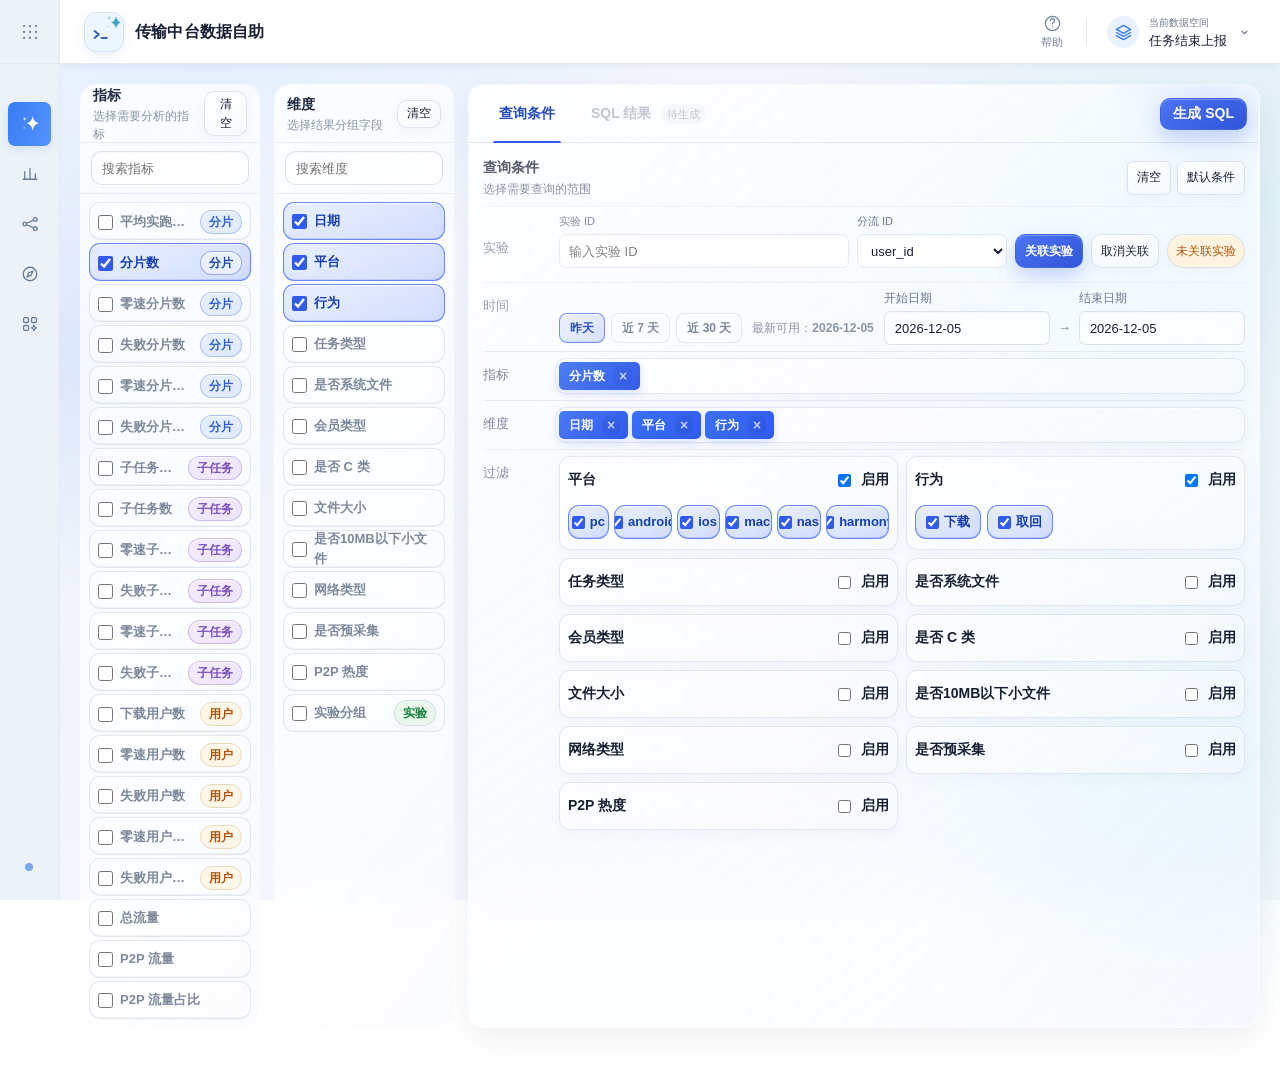
==== app.html @ f4e82faf "更新指标白皮书与帮助文档，统一界面并修复帮助页侧栏悬停" ====
<!doctype html>
<html lang="zh-CN">
<head>
  <meta charset="utf-8">
  <meta name="viewport" content="width=device-width,initial-scale=1">
  <title>传输中台数据自助</title>
  <link rel="shortcut icon" type="image/x-icon" href="/favicon-v2.ico">
  <link rel="icon" type="image/png" sizes="32x32" href="/favicon-v2.png">
  <link rel="icon" type="image/svg+xml" sizes="any" href="/favicon-v2.svg">
  <link rel="apple-touch-icon" sizes="180x180" href="/apple-touch-icon.png">
  <link rel="apple-touch-icon-precomposed" sizes="180x180" href="/apple-touch-icon-precomposed.png">
  <link rel="mask-icon" href="/safari-pinned-tab.svg" color="#315bef">
  <link rel="manifest" href="/dwd-sql-tool-20260803/site.webmanifest?v=20260810">
  <meta name="theme-color" content="#edf5ff">
  <style>
    :root{color-scheme:light;--bg:#f3f6fb;--panel:#fff;--soft:#f7f9fc;--text:#172033;--muted:#68748a;--line:#dbe2ed;--blue:#2563eb;--blue2:#1d4ed8;--teal:#087f7b;--amber:#b45309;--red:#c2413b;--green:#15803d;--violet:#7c3aed;--shadow:0 12px 34px rgba(24,39,75,.09);--r:16px}
    *{box-sizing:border-box}html{scroll-behavior:smooth}body{margin:0;background:var(--bg);color:var(--text);font:14px/1.6 Inter,-apple-system,BlinkMacSystemFont,"Segoe UI","PingFang SC",sans-serif}button,input,select{font:inherit}button{color:inherit}code,pre{font-family:"SFMono-Regular",Consolas,monospace}a{color:var(--blue)}
    .topbar{position:sticky;top:0;z-index:30;background:rgba(255,255,255,.92);border-bottom:1px solid var(--line);backdrop-filter:blur(12px)}.topbar-inner{width:min(1440px,calc(100% - 36px));height:68px;margin:auto;display:flex;align-items:center;gap:24px}.brand{display:flex;align-items:center;gap:10px;font-size:18px;font-weight:800;white-space:nowrap}.brand-mark{display:grid;place-items:center;width:34px;height:34px;border-radius:10px;background:linear-gradient(135deg,var(--blue),var(--teal));color:#fff}.nav{display:flex;gap:6px}.nav button{border:0;border-radius:9px;padding:9px 15px;background:transparent;cursor:pointer}.nav button:hover,.nav button.active{background:#eaf0ff;color:var(--blue);font-weight:700}.top-meta{margin-left:auto;color:var(--muted);font-size:12px}
    main{width:min(1440px,calc(100% - 36px));margin:26px auto 60px}.page{display:none}.page.active{display:block}.hero{display:flex;align-items:end;justify-content:space-between;gap:20px;margin-bottom:18px}.hero h1{margin:0;font-size:30px;line-height:1.25}.hero p{margin:7px 0 0;color:var(--muted)}.card{background:var(--panel);border:1px solid var(--line);border-radius:var(--r);box-shadow:var(--shadow)}.toolbar{display:flex;flex-wrap:wrap;gap:10px;align-items:center;padding:15px;margin-bottom:14px}.toolbar input,.toolbar select,.control{height:40px;border:1px solid var(--line);border-radius:9px;background:var(--panel);padding:0 11px;color:var(--text)}.toolbar input{min-width:280px}.btn{border:1px solid var(--line);border-radius:9px;padding:8px 12px;background:var(--panel);cursor:pointer}.btn:hover{border-color:var(--blue);color:var(--blue)}.btn.primary{border-color:var(--blue);background:var(--blue);color:#fff;font-weight:700}.btn.primary:hover{background:var(--blue2)}.btn.danger{color:var(--red)}.btn.small{padding:5px 9px;font-size:12px}.pill,.tag{display:inline-flex;align-items:center;border-radius:999px;padding:3px 8px;background:#eef2f8;color:var(--muted);font-size:12px;white-space:nowrap}.tag.seq{background:#e9f1ff;color:var(--blue)}.tag.task{background:#e7f7f5;color:var(--teal)}.tag.ok{background:#eaf7ed;color:var(--green)}.tag.warn{background:#fff4df;color:var(--amber)}
    .table-wrap{overflow:auto}.data-table{width:100%;border-collapse:collapse;min-width:1060px}.data-table th,.data-table td{padding:12px 14px;text-align:left;border-bottom:1px solid var(--line);vertical-align:top}.data-table th{position:sticky;top:0;background:var(--soft);color:var(--muted);font-size:12px}.data-table tr:hover td{background:#fafcff}.metric-name strong{display:block}.metric-name code{color:var(--muted);font-size:12px}.row-actions{display:flex;gap:6px;white-space:nowrap}.summary-cards{display:grid;grid-template-columns:repeat(4,1fr);gap:12px;margin-bottom:14px}.summary-card{padding:15px}.summary-card strong{display:block;font-size:24px}.summary-card span{color:var(--muted)}
    .selection-bar{position:sticky;top:80px;z-index:20;display:grid;grid-template-columns:1fr auto;gap:14px;padding:14px 16px;margin-bottom:14px;background:rgba(255,255,255,.96)}.selection-groups{display:flex;flex-wrap:wrap;gap:8px}.selection-group{display:flex;align-items:center;gap:6px}.selection-group b{font-size:12px}.stepper{display:grid;grid-template-columns:repeat(5,1fr);gap:8px;margin-bottom:14px}.step-tab{position:relative;border:1px solid var(--line);border-radius:12px;padding:11px;background:var(--panel);text-align:left;cursor:pointer}.step-tab.active{border-color:var(--blue);box-shadow:inset 0 0 0 1px var(--blue)}.step-tab.done{background:#f0f7ff}.step-tab span{display:block;color:var(--muted);font-size:11px}.step-panel{display:none;padding:20px}.step-panel.active{display:block}.step-head{display:flex;align-items:start;justify-content:space-between;gap:20px;margin-bottom:16px}.step-head h2{margin:0}.step-head p{margin:4px 0 0;color:var(--muted)}.metric-grid{display:grid;grid-template-columns:repeat(3,1fr);gap:10px}.choice-card{position:relative;display:block;padding:14px;border:1px solid var(--line);border-radius:12px;background:var(--soft);cursor:pointer}.choice-card:has(input:checked){border-color:var(--blue);background:#f1f6ff}.choice-card input{position:absolute;right:12px;top:12px;accent-color:var(--blue)}.choice-card strong{display:block;padding-right:25px}.choice-card p{margin:5px 0;color:var(--muted);font-size:12px}.choice-meta{display:flex;flex-wrap:wrap;gap:5px}.notice{padding:11px 13px;border-radius:10px;background:#eef5ff;color:#31558f}.notice.warn{background:#fff6e8;color:#8a5211}.notice.error{background:#fff0ef;color:var(--red)}.time-mode{display:flex;gap:8px;margin-bottom:14px}.time-grid,.dim-grid{display:grid;grid-template-columns:repeat(2,1fr);gap:12px}.field{display:grid;gap:6px;color:var(--muted)}.field input,.field select{width:100%;height:42px;padding:0 11px;border:1px solid var(--line);border-radius:9px;background:var(--panel);color:var(--text)}.data-freshness{display:grid;grid-template-columns:repeat(3,1fr);gap:10px;margin-top:14px}.fresh-item{padding:12px;border-radius:10px;background:var(--soft)}.fresh-item b{display:block}.fresh-item span{color:var(--muted);font-size:12px}
    .dim-card,.filter-card{padding:13px;border:1px solid var(--line);border-radius:11px;background:var(--soft)}.dim-card label,.filter-title{display:flex;align-items:center;gap:8px;font-weight:700}.dim-card small{display:block;margin-left:24px;color:var(--muted)}.filter-grid{display:grid;grid-template-columns:repeat(2,1fr);gap:12px}.filter-title{justify-content:space-between}.filter-title label{display:flex;align-items:center;gap:7px}.chips{display:flex;flex-wrap:wrap;gap:6px;margin-top:10px}.filter-free{margin-top:10px}.filter-text-input{width:100%;height:34px;padding:0 10px;border:1px solid var(--line);border-radius:8px;background:var(--panel);color:var(--text);font:inherit;font-size:13px}.filter-text-input:focus{outline:0;border-color:var(--blue);box-shadow:0 0 0 3px color-mix(in srgb,var(--blue) 14%,transparent)}.chip-check{display:flex;align-items:center;gap:5px;padding:5px 8px;border:1px solid var(--line);border-radius:999px;background:var(--panel);cursor:pointer}.chip-check:has(input:checked){border-color:var(--blue);color:var(--blue);background:#eef4ff}.required-mark{color:var(--red)}.step-actions{display:flex;justify-content:space-between;gap:10px;margin-top:18px}.validation{display:grid;gap:7px;margin-bottom:14px}.validation div{padding:9px 11px;border-radius:9px}.validation .pass{background:#edf8ef;color:var(--green)}.validation .risk{background:#fff5e5;color:var(--amber)}.validation .fail{background:#fff0ef;color:var(--red)}.sql-shell{overflow:hidden;border:1px solid #25334b;border-radius:12px;background:#101827}.sql-toolbar{display:flex;flex-wrap:wrap;gap:7px;align-items:center;padding:10px;background:#182337;color:#dbe8ff}.sql-toolbar strong{margin-right:auto}.sql-code{max-height:560px;overflow:auto;margin:0;padding:18px;color:#d9e5f7;font-size:12px;line-height:1.65;white-space:pre}.kw{color:#7db2ff;font-weight:700}.str{color:#a6df9a}.num{color:#ffd58a}.com{color:#7f91aa}.alias{color:#f5a6d6}.sql-context{display:grid;grid-template-columns:1fr 1fr;gap:12px;margin-top:12px}.context-card{padding:13px}.context-card h3{margin:0 0 8px}.context-card ul{margin:0;padding-left:18px}
    .lineage-layout{display:grid;grid-template-columns:1fr 360px;gap:14px}.lineage-main{padding:18px;min-width:0}.lineage-controls{display:flex;flex-wrap:wrap;gap:8px;margin-bottom:18px}.lineage-controls input{min-width:240px}.legend{display:flex;flex-wrap:wrap;gap:8px;margin-left:auto}.legend span:before{content:"";display:inline-block;width:9px;height:9px;border-radius:50%;margin-right:5px;background:var(--c)}.graph{overflow:auto;padding:28px 8px;display:flex;align-items:center;gap:14px;min-height:240px}.graph-stage{display:flex;align-items:center;gap:12px}.graph-node{width:190px;min-height:96px;padding:13px;border:2px solid var(--node);border-radius:13px;background:var(--panel);text-align:left;cursor:pointer}.graph-node:hover,.graph-node.active{box-shadow:0 0 0 3px color-mix(in srgb,var(--node) 18%,transparent)}.graph-node strong,.graph-node code{display:block;overflow-wrap:anywhere}.graph-node small{color:var(--muted)}.arrow{font-size:23px;color:#95a1b4}.side-detail{padding:18px;align-self:start;position:sticky;top:150px}.side-detail h2{margin-top:0}.meta-list{display:grid;grid-template-columns:110px 1fr;gap:0}.meta-list dt,.meta-list dd{margin:0;padding:8px 0;border-bottom:1px solid var(--line)}.meta-list dt{color:var(--muted)}.side-links{display:flex;flex-wrap:wrap;gap:7px;margin-top:14px}.lineage-tabs{display:flex;gap:6px;margin-bottom:12px}.lineage-tabs button.active{background:var(--blue);color:#fff;border-color:var(--blue)}.field-layout{display:grid;grid-template-columns:1fr 380px;gap:14px}.field-list{padding:0;overflow:hidden}.field-chain{display:grid;gap:8px}.chain-node{padding:10px;border-left:4px solid var(--blue);border-radius:7px;background:var(--soft)}.chain-arrow{text-align:center;color:var(--muted)}.field-link{color:var(--blue);cursor:pointer;text-decoration:underline}.empty{padding:40px;text-align:center;color:var(--muted)}
    dialog{width:min(760px,calc(100% - 28px));padding:0;border:1px solid var(--line);border-radius:18px;background:var(--panel);color:var(--text);box-shadow:0 28px 80px rgba(0,0,0,.28)}dialog::backdrop{background:rgba(12,20,34,.62);backdrop-filter:blur(3px)}.dialog-head{display:flex;justify-content:space-between;gap:15px;padding:18px 20px;border-bottom:1px solid var(--line)}.dialog-head h2{margin:0}.dialog-body{padding:18px 20px;max-height:70vh;overflow:auto}.dialog-actions{display:flex;justify-content:flex-end;gap:8px;padding:13px 20px;border-top:1px solid var(--line)}.detail-grid{display:grid;grid-template-columns:1fr 1fr;gap:12px}.detail-block{padding:12px;border-radius:10px;background:var(--soft)}.detail-block.full{grid-column:1/-1}.detail-block b{display:block;margin-bottom:4px}.detail-block span,.detail-block p{color:var(--muted);margin:0}.change-log{margin:0;padding-left:18px}.ab-grid{display:grid;grid-template-columns:1fr 1fr;gap:12px;align-items:start}.ab-grid .field{grid-template-rows:auto 44px}.ab-grid .field input,.ab-grid .field select{height:44px;min-height:44px;max-height:44px}.ab-preview{grid-column:1/-1;padding:12px;background:var(--soft);border-radius:10px}
    .compact-hero{margin-bottom:12px}.workbench{display:grid;grid-template-columns:260px minmax(420px,1fr) 320px;gap:12px;align-items:start}.field-pane,.settings-pane{position:sticky;top:82px;max-height:calc(100vh - 100px);overflow:auto}.pane-head{display:flex;align-items:center;justify-content:space-between;gap:8px;padding:14px;border-bottom:1px solid var(--line)}.pane-head b,.pane-head span{display:block}.pane-head span,.pane-title span{color:var(--muted);font-size:12px}.pane-section,.settings-section{padding:12px}.pane-section+.pane-section,.settings-section+.settings-section{border-top:1px solid var(--line)}.pane-title{display:flex;align-items:center;justify-content:space-between;margin-bottom:8px}.field-list-compact{display:grid;gap:4px}.field-list-compact .choice-card,.field-list-compact .dim-card{padding:8px 9px;background:transparent;border-color:transparent}.field-list-compact .choice-card:hover,.field-list-compact .dim-card:hover{background:var(--soft);border-color:var(--line)}.field-list-compact .choice-card p,.field-list-compact .choice-meta,.field-list-compact .dim-card small{display:none}.field-list-compact .choice-card strong{font-size:13px}.field-list-compact .dim-card label{font-weight:600}.canvas-pane{display:grid;gap:12px;min-width:0}.canvas-section,.workbook-shelves{padding:16px}.canvas-title{display:flex;align-items:start;justify-content:space-between;gap:12px;margin-bottom:12px}.canvas-title h2{margin:0;font-size:18px}.canvas-title p{margin:2px 0 0;color:var(--muted)}.workbook-shelves .selection-groups{display:grid;gap:8px}.workbook-shelves .selection-group{display:grid;grid-template-columns:64px 1fr;gap:8px;padding:9px 0;border-top:1px solid var(--line)}.workbook-shelves .selection-group b{padding-top:3px;color:var(--muted)}.workbook-shelves .selection-group .pill{justify-content:flex-start;white-space:normal;background:var(--soft);color:var(--text);border:1px dashed var(--line)}.fresh-inline{display:block;margin-top:8px;color:var(--muted);font-size:12px}.settings-pane .filter-grid{grid-template-columns:1fr}.settings-pane .filter-card{padding:9px}.settings-pane .chips{max-height:92px;overflow:auto}.settings-pane .time-grid{grid-template-columns:1fr 1fr;gap:7px}.settings-pane .time-mode{margin-bottom:8px}.settings-pane .field input{height:38px}.lineage-stage{display:grid;grid-auto-flow:column;grid-auto-columns:minmax(160px,1fr);align-items:center;gap:10px;min-width:980px}.lineage-layer{display:grid;gap:8px;align-content:center}.lineage-layer-title{text-align:center;color:var(--muted);font-size:11px;font-weight:700}.lineage-arrow{text-align:center;color:#94a3b8;font-size:24px}.lineage-stage .graph-node{width:100%;min-height:82px}.lineage-stage .graph-node code{font-size:10px}.hidden{display:none!important}.fullscreen{position:fixed!important;inset:0!important;z-index:80!important;border-radius:0!important;overflow:auto;background:var(--bg);padding:20px}
    .derived-list{display:flex;flex-wrap:wrap;gap:7px}.derived-chip{display:grid;gap:1px;padding:6px 9px;border:1px solid var(--line);border-radius:9px;background:var(--panel);color:var(--text);text-align:left;cursor:pointer}.derived-chip:hover{border-color:var(--blue);color:var(--blue)}.derived-chip small{color:var(--muted)}.metric-parent{border:1px solid transparent;border-radius:9px}.metric-parent[open]{border-color:var(--line);background:var(--soft)}.metric-parent summary{display:flex;align-items:center;justify-content:space-between;padding:8px 9px;font-weight:700;cursor:pointer;list-style:none}.metric-parent summary::-webkit-details-marker{display:none}.metric-parent summary small{display:grid;place-items:center;min-width:20px;height:20px;border-radius:999px;background:var(--blue);color:#fff}.metric-parent>div{padding:0 5px 5px}.metric-parent .choice-card:hover{background:var(--panel)}.sql-code{max-height:600px;padding:20px;line-height:1.72;tab-size:4}.fn{color:#73daca}.op{color:#ff9e64}.punct{color:#9ba8bc}
    @media(max-width:1180px){.workbench{grid-template-columns:240px minmax(0,1fr)}.settings-pane{position:static;grid-column:1/-1;max-height:none;display:grid;grid-template-columns:280px 1fr}.settings-section+.settings-section{border-top:0;border-left:1px solid var(--line)}.settings-pane .filter-grid{grid-template-columns:repeat(2,1fr)}.lineage-layout,.field-layout{grid-template-columns:1fr}.side-detail{position:static}}@media(max-width:720px){main,.topbar-inner{width:min(100% - 20px,1440px)}.topbar{position:static}.topbar-inner{height:auto;padding:12px 0;flex-wrap:wrap}.nav{order:3;width:100%;overflow:auto}.top-meta{display:none}.workbench{grid-template-columns:1fr}.field-pane,.settings-pane{position:static;max-height:none}.settings-pane{grid-column:auto;display:block}.settings-section+.settings-section{border-left:0;border-top:1px solid var(--line)}.settings-pane .filter-grid{grid-template-columns:1fr}.metric-grid,.time-grid,.dim-grid,.filter-grid,.data-freshness,.sql-context,.detail-grid,.ab-grid{grid-template-columns:1fr}.detail-block.full,.ab-preview{grid-column:auto}.hero{align-items:start;flex-direction:column}.toolbar input{min-width:0;width:100%}}
    .meta-metric-grid{display:grid;grid-template-columns:repeat(3,minmax(0,1fr));gap:12px}.meta-metric-card{padding:17px}.meta-metric-head{display:flex;align-items:start;justify-content:space-between;gap:10px;margin-bottom:7px}.meta-metric-head h2{margin:0;font-size:18px}.meta-metric-card>p{margin:0 0 14px;color:var(--muted);min-height:44px}.meta-derived{display:grid;gap:7px}.meta-derived .derived-chip{width:100%;grid-template-columns:1fr auto;align-items:center}.workbench{grid-template-columns:250px 250px minmax(0,1fr)}.pane-search{padding:10px 12px;border-bottom:1px solid var(--line)}.pane-search input{width:100%;height:36px;padding:0 10px;border:1px solid var(--line);border-radius:8px;background:var(--soft);color:var(--text)}.dimension-pane .dim-card{background:transparent}.canvas-actions{display:flex;flex-wrap:wrap;justify-content:flex-end;gap:6px}.query-shelf{display:grid;grid-template-columns:66px 1fr;gap:10px;padding:12px 0;border-top:1px solid var(--line)}.query-shelf-label{padding-top:7px;color:var(--muted);font-weight:700}.query-shelf-content{min-width:0}.query-shelf .filter-grid{grid-template-columns:repeat(2,minmax(0,1fr))}.query-shelf .filter-card{padding:9px}.query-shelf .chips{max-height:92px;overflow:auto}.query-shelf .time-grid{max-width:560px}.query-shelf .time-mode{margin-bottom:7px}
    @media(max-width:1200px){.workbench{grid-template-columns:220px 220px minmax(0,1fr)}.meta-metric-grid{grid-template-columns:repeat(2,minmax(0,1fr))}.query-shelf .filter-grid{grid-template-columns:1fr}}@media(max-width:850px){.workbench{grid-template-columns:1fr}.field-pane{position:static;max-height:none}.meta-metric-grid{grid-template-columns:1fr}.query-shelf{grid-template-columns:1fr}.canvas-actions{justify-content:flex-start}}
    .workbench>.card,.workbench .canvas-pane>.card{box-shadow:none;border-radius:12px}.workbook-shelves{background:linear-gradient(180deg,var(--panel),color-mix(in srgb,var(--blue) 2%,var(--panel)))}.parent-chevron{color:var(--muted);font-size:16px;transition:transform .2s}.metric-parent[open] .parent-chevron{transform:rotate(180deg)}.workbook-shelves .selection-group{align-items:start}.shelf-items{display:flex;flex-wrap:wrap;gap:7px;min-height:40px;padding:5px;border:1px solid #d8e3f3;border-radius:9px;background:#f4f7fb}.shelf-card{display:inline-flex;align-items:center;gap:7px;min-height:34px;padding:0 10px;border:0;border-radius:6px;background:#3282f6;color:#fff;font-weight:650;box-shadow:0 2px 5px rgba(37,99,235,.18)}button.shelf-card{cursor:pointer}.shelf-card>span:first-child{display:grid;place-items:center;width:22px;height:22px;margin-left:-5px;border-radius:5px;background:rgba(0,0,0,.09)}.shelf-card i{margin-left:2px;font-style:normal;opacity:.7}.shelf-card:hover i{opacity:1}.shelf-card.dimension{background:#087fbd}.shelf-card.filter{background:#eef4fc;color:#34506f;border:1px solid #d3dfef;box-shadow:none;font-weight:600}.shelf-empty{display:flex;align-items:center;padding:0 10px;color:#98a5b7}.lineage-dim-rail{display:flex;align-items:center;gap:10px;margin-top:18px;padding:14px;border:1px dashed var(--violet);border-radius:12px;background:color-mix(in srgb,var(--violet) 6%,var(--panel));min-width:900px}.lineage-dim-rail>div:first-child{width:160px}.lineage-dim-rail>div:first-child b,.lineage-dim-rail>div:first-child span{display:block}.lineage-dim-rail>div:first-child span{color:var(--muted);font-size:11px}.lineage-dim-rail .graph-node{width:220px;min-height:75px}.dim-relation{color:var(--violet);font-weight:700}.logic-grid{display:grid;grid-template-columns:repeat(2,minmax(0,1fr));gap:12px}.logic-card{padding:16px}.logic-card-head{display:flex;justify-content:space-between;gap:10px;margin-bottom:12px}.logic-card-head h2{margin:0;font-size:17px}.logic-flow{display:grid;grid-template-columns:minmax(0,1fr) auto minmax(0,1.5fr) auto minmax(0,1fr);align-items:stretch;gap:8px}.logic-flow>div{padding:10px;border-radius:9px;background:var(--soft)}.logic-flow>span{align-self:center;color:var(--blue);font-size:18px}.logic-flow small,.logic-flow b{display:block}.logic-flow small{color:var(--muted);margin-bottom:3px}.logic-expression{border:1px solid var(--line)}
    html,body{max-width:100%;overflow-x:clip}main,.workbench,.workbench>*,.canvas-pane,.canvas-pane>*,#sqlResult,.sql-shell,.sql-context,.context-card{min-width:0;max-width:100%}.sql-context{grid-template-columns:repeat(2,minmax(0,1fr))}.context-card code,.context-card li{overflow-wrap:anywhere;word-break:break-word}.sql-code{width:100%;max-width:100%;overflow-x:auto}.date-filter{display:grid;gap:10px}.date-presets{display:flex;flex-wrap:wrap;gap:6px}.date-preset{height:32px;padding:0 12px;border:1px solid var(--line);border-radius:8px;background:var(--panel);color:var(--muted);cursor:pointer}.date-preset:hover,.date-preset.active{border-color:var(--blue);background:var(--blue);color:#fff}.date-range{display:flex;align-items:end;gap:8px;max-width:540px}.date-range label{display:grid;gap:5px;flex:1;color:var(--muted);font-size:12px}.date-range input{width:100%;height:42px;padding:0 12px;border:1px solid var(--line);border-radius:9px;background:var(--panel);color:var(--text);font-size:14px;letter-spacing:.03em;outline:none}.date-range input:focus{border-color:var(--blue);box-shadow:0 0 0 3px color-mix(in srgb,var(--blue) 14%,transparent)}.date-range-arrow{height:42px;display:grid;place-items:center;color:var(--muted)}.lineage-query-rail{display:flex;align-items:center;gap:10px;margin-top:10px;padding:14px;border:1px dashed #0e7490;border-radius:12px;background:color-mix(in srgb,#0e7490 6%,var(--panel));min-width:900px}.lineage-query-rail>div:first-child{width:160px}.lineage-query-rail>div:first-child b,.lineage-query-rail>div:first-child span{display:block}.lineage-query-rail>div:first-child span{color:var(--muted);font-size:11px}.lineage-query-rail .graph-node{width:220px;min-height:75px}.query-relation{color:#0e7490;font-weight:700}
    #page-builder .compact-hero{margin-bottom:8px}#page-builder .compact-hero h1{font-size:24px}#page-builder .compact-hero p{margin-top:2px}.workbook-shelves,.canvas-section{padding:12px}.canvas-title{margin-bottom:7px}.query-shelf{padding:8px 0}.compact-time-shelf .date-filter{grid-template-columns:auto minmax(340px,1fr);align-items:end;gap:10px}.compact-time-shelf .date-presets{padding-bottom:5px}.compact-time-shelf .date-range input{height:38px}.compact-time-shelf .date-range-arrow{height:38px}.compact-time-shelf .fresh-inline{margin-top:4px}.workbook-shelves #filterGrid{max-height:172px;overflow:auto;padding-right:4px}.canvas-section{scroll-margin-top:82px}.pane-section{padding:8px 10px}.pane-head{padding:10px 12px}.pane-search{padding:7px 10px}.field-list-compact{gap:2px}@media(max-width:850px){.compact-time-shelf .date-filter{grid-template-columns:1fr}}
    .table-logic-grid{display:grid;gap:12px;margin-bottom:16px}.table-logic-card{overflow:hidden}.table-logic-head{display:flex;align-items:start;justify-content:space-between;gap:12px;padding:14px 16px;border-bottom:1px solid var(--line)}.table-logic-head h2{margin:0;font-size:16px}.table-logic-head code{display:block;margin-top:3px;color:var(--muted);overflow-wrap:anywhere}.table-logic-body{display:grid;grid-template-columns:190px minmax(0,1fr);gap:14px;padding:14px 16px}.table-logic-meta{display:grid;align-content:start;gap:10px}.table-logic-meta div{padding:9px;border-radius:8px;background:var(--soft)}.table-logic-meta small,.table-logic-meta b{display:block}.table-logic-meta small{color:var(--muted)}.table-logic-sql{margin:0;max-height:360px;border-radius:10px;background:#101827}.logic-section-title{margin:18px 0 8px;font-size:16px}@media(max-width:760px){.table-logic-body{grid-template-columns:1fr}}
    #page-builder .workbench{grid-template-columns:190px 190px minmax(0,1fr)}#page-builder .workbook-shelves .selection-groups{grid-template-columns:1fr;gap:0}#page-builder .workbook-shelves .selection-group,#page-builder .query-shelf{min-height:48px;padding:6px 0;grid-template-columns:66px minmax(0,1fr);gap:10px}#page-builder .workbook-shelves .selection-group{border-top:1px solid var(--line)}#page-builder .workbook-shelves .selection-group b,#page-builder .query-shelf-label{padding-top:7px;color:var(--muted);font-size:13px}#page-builder .shelf-items{min-height:36px;padding:3px;gap:4px}#page-builder .shelf-card{min-height:30px;padding:0 9px;font-size:12px}#page-builder .shelf-card>span:first-child{width:18px;height:18px}#page-builder .date-preset,#page-builder .date-range input,#page-builder .canvas-actions .btn{height:36px}#page-builder .date-range-arrow{height:36px}#page-builder .chip-check{min-height:30px;padding:4px 8px}#page-builder .filter-title{min-height:30px}#page-builder .query-shelf .filter-card{padding:8px}#page-builder .canvas-actions .tag{min-height:36px;padding:0 10px}@media(max-width:1200px){#page-builder .workbench{grid-template-columns:175px 175px minmax(0,1fr)}}@media(max-width:850px){#page-builder .workbench{grid-template-columns:1fr}}
    #page-builder .metric-pane,#page-builder .dimension-pane{position:-webkit-sticky;position:sticky;top:82px;align-self:start;height:calc(100vh - 100px);max-height:calc(100vh - 100px);overflow:auto}#page-builder .workbook-shelves{position:static;max-height:none;overflow:visible;z-index:auto}#page-builder .canvas-section{position:relative;z-index:1}#page-builder .workbook-shelves .canvas-title h2{font-size:14px;line-height:1.4}#page-builder .workbook-shelves .canvas-title p{font-size:12px;line-height:1.5;margin-top:2px}#page-builder .workbook-shelves .canvas-title{align-items:center}@media(max-width:850px){#page-builder .metric-pane,#page-builder .dimension-pane{position:static;height:auto;max-height:none;overflow:visible}}
    .grain-hub{grid-column:1/-1}.grain-hub .meta-metric-head p{margin:2px 0 0;color:var(--muted);font-size:12px}.grain-meta-groups{display:grid;grid-template-columns:repeat(3,minmax(0,1fr));gap:10px}.grain-meta-group{padding:12px;border:1px solid var(--line);border-radius:11px;background:var(--soft)}.grain-meta-group>div:first-child{display:grid;margin-bottom:8px}.grain-meta-group>div:first-child small{color:var(--muted)}.grain-builder-group{padding:5px 0}.grain-builder-group+.grain-builder-group{border-top:1px solid var(--line)}.grain-builder-group>small{display:block;padding:3px 8px;color:var(--muted);font-weight:700}.grain-parent>div{padding:0 5px 5px}@media(max-width:1000px){.grain-meta-groups{grid-template-columns:repeat(2,minmax(0,1fr))}}@media(max-width:650px){.grain-meta-groups{grid-template-columns:1fr}}
    @media(max-width:900px){.logic-grid{grid-template-columns:1fr}.logic-flow{grid-template-columns:1fr}.logic-flow>span{text-align:center;transform:rotate(90deg)}.sql-context{grid-template-columns:1fr}.date-range{align-items:stretch;flex-direction:column}.date-range-arrow{display:none}}
    /* Enterprise data-platform design system: 8px spacing, restrained typography, dense controls */
    :root{--bg:#f5f7fa;--panel:#fff;--soft:#f7f9fc;--text:#1f2738;--muted:#667085;--line:#d9e0ea;--blue:#2468e5;--blue2:#1554c0;--teal:#087f7b;--r:10px;--shadow:0 1px 2px rgba(16,24,40,.04)}
    body{font-size:14px;line-height:1.571;font-variant-numeric:tabular-nums}h1,h2,h3,p{letter-spacing:0}.topbar-inner{width:min(1480px,calc(100% - 32px));height:64px;gap:20px}.brand{font-size:17px;font-weight:600}.brand-mark{width:32px;height:32px;border-radius:8px}.nav{gap:4px}.nav button{height:36px;padding:0 14px;border-radius:6px;font-size:14px}.top-meta{font-size:12px}main{width:min(1480px,calc(100% - 32px));margin:16px auto 40px}.hero{margin-bottom:16px}.hero h1{font-size:24px;font-weight:600}.hero p{margin-top:4px;font-size:14px}.card{border-radius:10px;box-shadow:var(--shadow)}
    .btn{min-height:32px;padding:4px 12px;border-radius:6px;font-size:14px}.btn.small{min-height:28px;padding:3px 9px;font-size:12px}.pill,.tag{min-height:24px;padding:2px 8px;font-size:12px}.toolbar{gap:8px;padding:12px;margin-bottom:12px}.toolbar input,.toolbar select,.control{height:36px;border-radius:6px;font-size:14px}.toolbar input{min-width:260px}.pane-head{min-height:52px;padding:8px 12px}.pane-head b,.canvas-title h2{font-size:14px;font-weight:600}.pane-head span,.canvas-title p,.pane-title span{font-size:12px;line-height:1.5}.pane-search{padding:8px 10px}.pane-search input{height:34px;border-radius:6px;font-size:13px}.pane-section{padding:8px}.field-list-compact .choice-card,.field-list-compact .dim-card{padding:7px 8px;border-radius:6px}.metric-parent{border-radius:7px}.metric-parent summary{min-height:36px;padding:6px 8px;font-size:13px}.grain-builder-group>small{padding:4px 8px;font-size:12px}
    #page-builder .workbench{grid-template-columns:200px 200px minmax(0,1fr);gap:12px}#page-builder .metric-pane,#page-builder .dimension-pane{top:76px;height:calc(100vh - 92px);max-height:calc(100vh - 92px)}.canvas-pane{gap:12px}.workbook-shelves,.canvas-section{padding:14px}.canvas-title{min-height:36px;margin-bottom:8px}.canvas-actions{gap:6px}.query-shelf,#page-builder .workbook-shelves .selection-group{grid-template-columns:64px minmax(0,1fr);min-height:48px;padding:6px 0;gap:8px}.query-shelf-label,#page-builder .workbook-shelves .selection-group b{padding-top:7px;font-size:13px;font-weight:500}.date-filter{gap:8px}.date-preset,#page-builder .date-preset,#page-builder .date-range input,#page-builder .canvas-actions .btn{height:34px;border-radius:6px}.date-range{gap:8px;max-width:600px}.shelf-items{min-height:34px;border-radius:6px}.shelf-card,#page-builder .shelf-card{min-height:28px;border-radius:5px;font-size:12px}.filter-grid{gap:8px}.filter-card,.dim-card{border-radius:7px}.query-shelf .filter-card{padding:8px}.chip-check{min-height:28px;padding:3px 8px;font-size:13px}.notice,.validation div{padding:8px 10px;border-radius:6px;font-size:13px}
    .meta-metric-grid{gap:12px}.meta-metric-card{padding:16px}.meta-metric-head h2{font-size:18px;font-weight:600}.grain-meta-groups{gap:8px}.grain-meta-group{padding:12px;border-radius:8px}.derived-chip{padding:7px 9px;border-radius:6px}.data-table th,.data-table td{padding:10px 12px}.data-table th{font-size:12px;font-weight:600}.lineage-tabs{margin-bottom:10px}.lineage-main,.side-detail{padding:16px}.lineage-controls{margin-bottom:12px}.graph{padding:20px 8px}.graph-node{border-width:1px;border-radius:8px}.side-detail h2{font-size:18px}.meta-list{grid-template-columns:104px 1fr}.meta-list dt,.meta-list dd{padding:7px 0}.logic-grid,.table-logic-grid{gap:12px}.logic-card{padding:14px}.logic-card-head h2,.table-logic-head h2{font-size:16px}.table-logic-head,.table-logic-body{padding:12px 14px}.sql-shell{border-radius:8px}.sql-toolbar{padding:8px 10px}.sql-code{padding:16px;font-size:13px;line-height:1.7}.context-card{padding:12px}dialog{border-radius:12px}.dialog-head{padding:14px 16px}.dialog-head h2{font-size:18px}.dialog-body{padding:16px}.dialog-actions{padding:10px 16px}.detail-block{padding:10px;border-radius:7px}
    @media(max-width:1280px){#page-builder .workbench{grid-template-columns:180px 180px minmax(0,1fr)}.grain-meta-groups{grid-template-columns:repeat(2,minmax(0,1fr))}}@media(max-width:900px){main,.topbar-inner{width:min(100% - 20px,1480px)}#page-builder .workbench{grid-template-columns:1fr}#page-builder .metric-pane,#page-builder .dimension-pane{position:static;height:auto;max-height:none;overflow:visible}.grain-meta-groups{grid-template-columns:1fr}}
    @media(prefers-color-scheme:dark){:root{color-scheme:dark;--bg:#0e1420;--panel:#151d2b;--soft:#1b2637;--text:#edf3ff;--muted:#a5b1c3;--line:#2e3b50;--blue:#79a7ff;--blue2:#5d8fe9;--teal:#64d6cf;--shadow:0 1px 2px rgba(0,0,0,.25)}.topbar,.selection-bar{background:rgba(21,29,43,.94)}.nav button:hover,.nav button.active{background:#1b3156}.data-table tr:hover td{background:#192538}.choice-card:has(input:checked),.chip-check:has(input:checked){background:#172b4f}.notice{background:#172b4f;color:#b8d2ff}.notice.warn{background:#3a2c18;color:#f5ca84}.validation .pass{background:#183722}.validation .risk{background:#3a2c18}.validation .fail{background:#472321}.shelf-items{background:var(--soft);border-color:var(--line)}.shelf-card.filter{background:#243248;color:#d8e5f6;border-color:#35465f}}

    /* Premium analytics workspace — visual layer only */
    :root{--bg:#f4f7fb;--panel:#fff;--soft:#f7f9fd;--text:#172033;--muted:#6b778c;--line:#e3e8f1;--blue:#315bef;--blue2:#2448ca;--teal:#087f8c;--shadow-sm:0 1px 2px rgba(15,23,42,.04);--shadow-md:0 10px 30px rgba(24,39,75,.07);--focus:0 0 0 3px rgba(49,91,239,.12)}
    body{background:radial-gradient(circle at 76% -12%,rgba(49,91,239,.08),transparent 28rem),linear-gradient(180deg,#f8faff 0,#f3f6fb 32rem);font-family:Inter,"SF Pro Text",-apple-system,BlinkMacSystemFont,"Segoe UI","PingFang SC",sans-serif;-webkit-font-smoothing:antialiased}
    .topbar{border-bottom-color:rgba(216,224,237,.82);background:rgba(255,255,255,.82);box-shadow:0 1px 0 rgba(255,255,255,.8);backdrop-filter:blur(20px) saturate(150%)}
    .topbar-inner{height:68px}.brand{gap:12px;font-weight:700;letter-spacing:-.02em}.brand-mark{position:relative;overflow:hidden;width:36px;height:36px;border-radius:11px;background:linear-gradient(145deg,#315bef 0%,#087f8c 100%);box-shadow:0 7px 18px rgba(49,91,239,.24);font-size:13px;letter-spacing:.04em}.brand-mark:after{content:"";position:absolute;inset:1px;border:1px solid rgba(255,255,255,.25);border-radius:10px}
    .nav{align-self:stretch;align-items:center}.nav button{position:relative;height:40px;padding:0 16px;color:#596579;font-weight:550;transition:color .18s,background .18s}.nav button:hover{background:#f2f5fb;color:var(--text)}.nav button.active{background:#eef2ff;color:var(--blue);font-weight:650}.nav button.active:after{content:"";position:absolute;right:16px;bottom:-14px;left:16px;height:2px;border-radius:2px;background:var(--blue);box-shadow:0 -2px 8px rgba(49,91,239,.25)}.top-meta{padding:5px 9px;border:1px solid var(--line);border-radius:6px;background:rgba(255,255,255,.7);color:#7b8799}
    main{margin-top:20px}.card{border-color:rgba(219,226,237,.92);box-shadow:var(--shadow-sm);transition:border-color .18s,box-shadow .18s}.hero h1{color:#152039;font-size:26px;font-weight:720;letter-spacing:-.025em}.hero p{color:#7a8699}
    .btn{border-color:#dce3ee;background:linear-gradient(#fff,#fbfcfe);font-weight:550;box-shadow:0 1px 1px rgba(15,23,42,.03);transition:transform .15s,border-color .15s,box-shadow .15s,color .15s}.btn:hover{border-color:#9eb3f8;box-shadow:0 3px 10px rgba(49,91,239,.1);transform:translateY(-1px)}.btn:active{transform:translateY(0)}.btn.primary{border-color:transparent;background:linear-gradient(135deg,#3d68f3,#284fdd);box-shadow:0 6px 16px rgba(49,91,239,.22)}.btn.primary:hover{background:linear-gradient(135deg,#315bef,#2448ca);color:#fff;box-shadow:0 8px 20px rgba(49,91,239,.28)}
    input,select,.control{outline:none;transition:border-color .16s,box-shadow .16s,background .16s}input:hover,select:hover,.control:hover{border-color:#bac6d8}input:focus,select:focus,.control:focus{border-color:var(--blue)!important;box-shadow:var(--focus)!important;background:#fff!important}.pane-search input{background:#f7f9fc}
    #page-builder .workbench{gap:14px}.field-pane{border-color:#dfe6f0;background:rgba(255,255,255,.9);box-shadow:0 8px 28px rgba(24,39,75,.055)}.pane-head{background:linear-gradient(180deg,#fff,#fbfcff);border-radius:10px 10px 0 0}.pane-head b{color:#202b41;font-weight:680}.pane-head span{margin-top:1px;color:#8a95a7}.pane-search{background:#fff}.pane-section{scrollbar-width:thin;scrollbar-color:#ccd5e3 transparent}
    .metric-parent summary{color:#344056}.metric-parent[open]{border-color:#dce4f0;background:#f8faff}.metric-parent[open]>summary{color:var(--blue)}.grain-builder-group>small{color:#8792a5;letter-spacing:.02em}.field-list-compact .choice-card:hover,.field-list-compact .dim-card:hover{border-color:#dce4f0;background:#f2f5fb;transform:none}.choice-card:has(input:checked),.dim-card:has(input:checked){border-color:#aebffc!important;background:#eef2ff!important;color:#274bc9}.choice-card input,.dim-card input,.chip-check input{accent-color:var(--blue)}
    .canvas-pane>.card{border-color:#dce4ef;box-shadow:var(--shadow-md)!important}.workbook-shelves{position:relative;overflow:hidden;background:linear-gradient(145deg,#fff 0%,#fbfcff 62%,#f5f7ff 100%)}.workbook-shelves:before{content:"";position:absolute;top:-90px;right:-70px;width:240px;height:180px;border-radius:50%;background:radial-gradient(circle,rgba(49,91,239,.08),transparent 68%);pointer-events:none}.canvas-title{position:relative}.canvas-title h2{color:#202a3e!important;font-weight:680!important}.shelf-items{border-color:#dfe6f1;background:rgba(245,248,252,.86);box-shadow:inset 0 1px 2px rgba(15,23,42,.025)}.shelf-empty{color:#a0aabc}.shelf-card,#page-builder .shelf-card{background:linear-gradient(135deg,#3b70f5,#315bef);box-shadow:0 3px 8px rgba(49,91,239,.18)}.shelf-card.dimension{background:linear-gradient(135deg,#1190a0,#087f8c);box-shadow:0 3px 8px rgba(8,127,140,.18)}
    .query-shelf{border-top-color:#edf0f5}.query-shelf-label{color:#7e899b!important}.filter-card{border-color:#e2e8f1;background:#fafbfe}.filter-card:hover{border-color:#cfd9e8}.chip-check{border-color:#dfe5ef;background:#fff;transition:border-color .15s,background .15s,transform .15s}.chip-check:hover{border-color:#aabcf8;transform:translateY(-1px)}.chip-check:has(input:checked){border-color:#9db2fb;background:#eef3ff;color:#284fd1}.date-preset{border-color:#dfe5ef;background:#fff}.date-preset:hover,.date-preset.active{border-color:var(--blue);background:#eef2ff;color:var(--blue);box-shadow:none}.date-range input{border-color:#dfe5ef;background:#fff}.fresh-inline{color:#8994a6}
    .canvas-section{background:rgba(255,255,255,.96)}.notice{border:1px solid #dce6ff;background:#f2f6ff;color:#405b96}.notice.warn{border-color:#f4dfb9;background:#fff9ee}.validation div{border:1px solid transparent}.validation .pass{border-color:#cfead7}.validation .risk{border-color:#f2dfb8}.validation .fail{border-color:#f0cecb}
    .sql-shell{border:1px solid #25344e;background:#0c1320;box-shadow:0 14px 34px rgba(8,15,28,.2)}.sql-toolbar{border-bottom:1px solid rgba(255,255,255,.07);background:linear-gradient(180deg,#17243a,#131f32)}.sql-toolbar strong{letter-spacing:.01em}.sql-code{background:radial-gradient(circle at 85% 0,rgba(76,111,208,.08),transparent 26rem);font-family:"SFMono-Regular","JetBrains Mono",Consolas,monospace}.kw{color:#8cb4ff}.str{color:#8ee7ba}.num{color:#ffc978}.com{color:#6f829e}.alias{color:#e8a6dc}.fn{color:#70d8d4}.op{color:#ff9f7b}
    .toolbar{border-color:#dfe6ef;background:rgba(255,255,255,.86);box-shadow:var(--shadow-sm)}.meta-metric-card{background:linear-gradient(150deg,#fff,#fbfcff);box-shadow:0 6px 22px rgba(24,39,75,.045)}.grain-meta-group{border-color:#e2e8f1;background:#f8faff}.derived-chip{border-color:#e0e6ef;background:#fff;transition:transform .15s,border-color .15s,box-shadow .15s}.derived-chip:hover{border-color:#aabcf8;box-shadow:0 5px 14px rgba(49,91,239,.09);transform:translateY(-1px)}
    .lineage-tabs{padding:4px;border:1px solid var(--line);border-radius:9px;background:#edf1f7;width:max-content}.lineage-tabs .btn{border:0;background:transparent;box-shadow:none}.lineage-tabs button.active{background:#fff;color:var(--blue);box-shadow:0 2px 7px rgba(24,39,75,.1)}.lineage-main{background:linear-gradient(145deg,#fff,#fbfcff)}.graph{background-image:radial-gradient(#dfe5ef .8px,transparent .8px);background-size:18px 18px;border-radius:8px}.graph-node{border-color:color-mix(in srgb,var(--node) 55%,#dce3ed);box-shadow:0 5px 14px rgba(24,39,75,.06);transition:transform .16s,box-shadow .16s,border-color .16s}.graph-node:hover,.graph-node.active{transform:translateY(-2px);box-shadow:0 0 0 3px color-mix(in srgb,var(--node) 12%,transparent),0 10px 22px rgba(24,39,75,.1)}.lineage-layer-title{letter-spacing:.08em;text-transform:uppercase}.side-detail{box-shadow:0 8px 26px rgba(24,39,75,.06)}
    .data-table th{background:#f4f6fa;color:#657187;letter-spacing:.02em}.data-table tbody tr{transition:background .15s}.data-table tr:hover td{background:#f6f8fd}.tag,.pill{border:1px solid rgba(215,223,235,.8);background:#f2f5f9}.tag.seq{border-color:#dbe5ff}.tag.task{border-color:#ccece8}
    dialog{border-color:rgba(222,228,238,.9);box-shadow:0 30px 90px rgba(15,23,42,.24)}dialog::backdrop{background:rgba(16,24,40,.48);backdrop-filter:blur(6px)}.dialog-head{background:linear-gradient(180deg,#fff,#fbfcff)}.detail-block{border:1px solid #e7ebf2;background:#f8f9fc}
    @media(prefers-color-scheme:dark){body{background:radial-gradient(circle at 76% -12%,rgba(121,167,255,.09),transparent 28rem),#0e1420}.topbar{background:rgba(21,29,43,.84)}.top-meta,.field-pane,.canvas-section{background:rgba(21,29,43,.92)}.pane-head,.pane-search{background:var(--panel)}.workbook-shelves,.meta-metric-card,.lineage-main{background:linear-gradient(145deg,var(--panel),#121b29)}.filter-card,.grain-meta-group,.detail-block{background:var(--soft);border-color:var(--line)}.shelf-items,.date-preset,.date-range input,.chip-check{background:var(--soft)}.lineage-tabs{background:#101827}.lineage-tabs button.active{background:#243248}.graph{background-image:radial-gradient(#2e3b50 .8px,transparent .8px)}.hero h1,.canvas-title h2,.pane-head b{color:var(--text)!important}}

    /* Glass surfaces and long identifier safety */
    .field-pane,.canvas-pane>.card,.toolbar,.side-detail,.meta-metric-card,.logic-card,.table-logic-card,.context-card{background:linear-gradient(145deg,rgba(255,255,255,.88),rgba(250,252,255,.76));-webkit-backdrop-filter:blur(18px) saturate(145%);backdrop-filter:blur(18px) saturate(145%);border-color:rgba(210,220,234,.76);box-shadow:0 12px 36px rgba(31,46,79,.065),inset 0 1px 0 rgba(255,255,255,.78)}
    .workbook-shelves{background:linear-gradient(145deg,rgba(255,255,255,.92),rgba(245,248,255,.74))}.canvas-section{background:rgba(255,255,255,.82)}
    dialog{background:rgba(255,255,255,.9);-webkit-backdrop-filter:blur(24px) saturate(150%);backdrop-filter:blur(24px) saturate(150%)}
    .pane-head,.dialog-head{background:linear-gradient(180deg,rgba(255,255,255,.72),rgba(249,251,255,.48))}
    .filter-card,.grain-meta-group,.detail-block,.table-logic-meta div{background:rgba(247,249,253,.72)}
    .field-pane:hover,.canvas-pane>.card:hover,.meta-metric-card:hover{border-color:rgba(183,197,219,.88);box-shadow:0 16px 42px rgba(31,46,79,.085),inset 0 1px 0 rgba(255,255,255,.84)}
    .card,.card>*,.lineage-layout>*,.field-layout>*,.logic-flow>*,.table-logic-body>*,.meta-list>*,.sql-context>*,.grain-meta-group,.derived-chip,.metric-name,.filter-title,.shelf-items{min-width:0}
    .graph-node code,.table-logic-head code,.context-card code,.metric-name code,.derived-chip small,.detail-block span,.meta-list dd,.table-logic-meta b,.field-chain code{overflow-wrap:anywhere;word-break:break-word;white-space:normal}
    .graph-node strong,.graph-node code,.graph-node small{max-width:100%}.graph-node code{margin-top:3px;line-height:1.42}.side-detail>code{display:block;max-width:100%;margin-top:-5px;overflow-wrap:anywhere;word-break:break-all;white-space:normal}.meta-list dd{min-width:0}.meta-list dd code{display:inline;word-break:break-all}
    .data-table{table-layout:auto}.data-table th,.data-table td{max-width:340px;overflow-wrap:anywhere;word-break:break-word}.data-table td code{white-space:normal;word-break:break-all}.data-table th:first-child,.data-table td:first-child{min-width:180px}
    .table-logic-head>div,.logic-card-head>div{min-width:0}.table-logic-head code{max-width:100%;word-break:break-all}.logic-expression,.logic-flow>div{overflow:hidden}.logic-expression code,.logic-flow code{white-space:normal;word-break:break-all}
    .context-card{overflow:hidden}.context-card ul{min-width:0}.context-card li{max-width:100%;padding-right:4px}.context-card li code{word-break:break-all}
    .derived-chip{overflow:hidden}.derived-chip span,.derived-chip small{min-width:0;max-width:100%}.meta-derived .derived-chip{grid-template-columns:minmax(0,1fr) auto}.field-link{overflow-wrap:anywhere;word-break:break-word}
    .lineage-dim-rail,.lineage-query-rail{max-width:100%;overflow-x:auto}.lineage-stage{padding-bottom:4px}.graph{scrollbar-width:thin;scrollbar-color:#c5cfdd transparent}
    @supports not ((backdrop-filter:blur(1px)) or (-webkit-backdrop-filter:blur(1px))){.field-pane,.canvas-pane>.card,.toolbar,.side-detail,.meta-metric-card,.logic-card,.table-logic-card,.context-card,dialog{background:#fff}}
    @media(prefers-color-scheme:dark){.field-pane,.canvas-pane>.card,.toolbar,.side-detail,.meta-metric-card,.logic-card,.table-logic-card,.context-card{background:linear-gradient(145deg,rgba(21,29,43,.9),rgba(18,27,41,.8));border-color:rgba(57,73,98,.78);box-shadow:0 14px 38px rgba(0,0,0,.16),inset 0 1px 0 rgba(255,255,255,.035)}.workbook-shelves,.canvas-section,dialog{background:rgba(21,29,43,.84)}.pane-head,.dialog-head{background:linear-gradient(180deg,rgba(29,40,58,.76),rgba(21,29,43,.5))}.filter-card,.grain-meta-group,.detail-block,.table-logic-meta div{background:rgba(27,38,55,.76)}}

    /* iOS 26 inspired liquid-glass refinement and cross-page type scale */
    :root{--glass:rgba(255,255,255,.66);--glass-strong:rgba(255,255,255,.82);--glass-line:rgba(255,255,255,.74);--glass-shadow:0 18px 54px rgba(38,55,91,.11),0 2px 8px rgba(38,55,91,.055);--glass-inset:inset 0 1px 0 rgba(255,255,255,.92),inset 0 -1px 0 rgba(184,199,222,.18)}
    body{background:radial-gradient(ellipse 54rem 35rem at 14% -8%,rgba(110,164,255,.19),transparent 64%),radial-gradient(ellipse 48rem 34rem at 100% 22%,rgba(103,210,219,.13),transparent 68%),linear-gradient(155deg,#f8faff 0%,#f1f5fb 48%,#f7f9fc 100%);background-attachment:fixed}
    .topbar{background:rgba(248,251,255,.62);border-bottom:1px solid rgba(255,255,255,.72);box-shadow:0 6px 24px rgba(32,49,80,.055),inset 0 -1px 0 rgba(167,184,210,.2);-webkit-backdrop-filter:blur(28px) saturate(180%);backdrop-filter:blur(28px) saturate(180%)}
    .card,.field-pane,.canvas-pane>.card,.toolbar,.side-detail,.meta-metric-card,.logic-card,.table-logic-card,.context-card{position:relative;background:linear-gradient(145deg,rgba(255,255,255,.78),rgba(247,250,255,.55));border:1px solid rgba(255,255,255,.82);border-radius:16px;box-shadow:var(--glass-shadow),var(--glass-inset);-webkit-backdrop-filter:blur(26px) saturate(165%);backdrop-filter:blur(26px) saturate(165%)}
    .card:after{content:"";position:absolute;inset:0;z-index:0;border-radius:inherit;background:linear-gradient(125deg,rgba(255,255,255,.32),transparent 28%,transparent 72%,rgba(121,160,232,.035));pointer-events:none}.card>*{position:relative;z-index:1}
    .workbench>.card,.workbench .canvas-pane>.card{border-radius:16px}.pane-head{border-radius:16px 16px 0 0}.workbook-shelves{background:linear-gradient(145deg,rgba(255,255,255,.74),rgba(239,245,255,.53))}.canvas-section{background:rgba(255,255,255,.64)}
    .nav{padding:4px;border:1px solid rgba(255,255,255,.72);border-radius:13px;background:rgba(231,237,248,.5);box-shadow:inset 0 1px 1px rgba(255,255,255,.72)}.nav button{height:36px;border-radius:10px}.nav button:hover{background:rgba(255,255,255,.62)}.nav button.active{background:rgba(255,255,255,.86);color:#254fd3;box-shadow:0 4px 14px rgba(41,64,108,.1),inset 0 1px 0 #fff}.nav button.active:after{display:none}
    .btn,.date-preset,.chip-check{border-color:rgba(185,199,220,.52);border-radius:10px;background:linear-gradient(145deg,rgba(255,255,255,.82),rgba(244,247,252,.64));box-shadow:0 3px 10px rgba(30,47,78,.055),inset 0 1px 0 rgba(255,255,255,.9);-webkit-backdrop-filter:blur(12px);backdrop-filter:blur(12px)}.btn.primary{border-color:rgba(71,104,227,.54);background:linear-gradient(145deg,rgba(70,111,244,.96),rgba(40,78,214,.96));box-shadow:0 8px 20px rgba(49,91,239,.25),inset 0 1px 0 rgba(255,255,255,.28)}
    input,select,.control,.pane-search input,.date-range input{border-color:rgba(185,198,218,.62);border-radius:10px;background:rgba(255,255,255,.64);box-shadow:inset 0 1px 2px rgba(38,54,83,.035);-webkit-backdrop-filter:blur(10px);backdrop-filter:blur(10px)}
    .shelf-items,.filter-card,.grain-meta-group,.detail-block{border-color:rgba(201,211,226,.58);background:rgba(245,248,253,.55);border-radius:11px}.sql-shell{border-radius:16px}.sql-toolbar{min-height:46px}.sql-code,.sql-code code,#generatedSql,.table-logic-sql{white-space:pre!important;overflow-wrap:normal!important;word-break:normal!important}.sql-code{tab-size:4;font-size:13px;line-height:1.72}
    .page>.hero h1{font-size:26px!important;line-height:1.28;font-weight:720!important}.page>.hero p{font-size:14px!important;line-height:1.57}.page .toolbar,.page .data-table,.page .lineage-main,.page .side-detail,.page .logic-card,.page .table-logic-card,.page .context-card{font-size:14px}.page h2,.page .meta-metric-head h2,.page .logic-card-head h2,.page .table-logic-head h2,.page .side-detail h2,.page .dialog-head h2{font-size:18px;line-height:1.4;font-weight:680}.page h3,.page .context-card h3{font-size:15px;line-height:1.45;font-weight:650}.pane-head b,.canvas-title h2,#page-builder .workbook-shelves .canvas-title h2{font-size:14px!important;line-height:1.5;font-weight:680!important}.pane-head span,.canvas-title p,#page-builder .workbook-shelves .canvas-title p{font-size:12px!important;line-height:1.5}.btn,.toolbar input,.toolbar select,.control,.field input,.field select{font-size:14px}.tag,.pill,.btn.small,.fresh-inline,.graph-node small,.derived-chip small{font-size:12px}
    @media(prefers-color-scheme:dark){:root{--glass-shadow:0 18px 54px rgba(0,0,0,.22),0 2px 8px rgba(0,0,0,.12);--glass-inset:inset 0 1px 0 rgba(255,255,255,.055),inset 0 -1px 0 rgba(0,0,0,.16)}body{background:radial-gradient(ellipse 54rem 35rem at 14% -8%,rgba(91,138,224,.14),transparent 64%),radial-gradient(ellipse 48rem 34rem at 100% 22%,rgba(66,166,174,.09),transparent 68%),#0e1420}.topbar{background:rgba(17,25,38,.66);border-bottom-color:rgba(255,255,255,.07)}.card,.field-pane,.canvas-pane>.card,.toolbar,.side-detail,.meta-metric-card,.logic-card,.table-logic-card,.context-card{background:linear-gradient(145deg,rgba(27,38,55,.8),rgba(17,26,40,.66));border-color:rgba(255,255,255,.075)}.nav{background:rgba(8,15,26,.3);border-color:rgba(255,255,255,.07)}.nav button.active{background:rgba(60,82,116,.55);color:#9dbbff}.workbook-shelves,.canvas-section,dialog{background:rgba(20,29,44,.66)}input,select,.control,.pane-search input,.date-range input,.filter-card,.grain-meta-group,.detail-block,.shelf-items{background:rgba(23,34,50,.62);border-color:rgba(255,255,255,.08)}}

    /* Unified liquid-glass system */
    :root{--lg-surface:rgba(255,255,255,.58);--lg-surface-strong:rgba(255,255,255,.74);--lg-surface-soft:rgba(247,250,255,.46);--lg-stroke:rgba(255,255,255,.78);--lg-stroke-soft:rgba(181,197,221,.38);--lg-blur:blur(30px) saturate(175%);--lg-elevation:0 20px 60px rgba(35,52,88,.095),0 4px 16px rgba(35,52,88,.045),inset 0 1px 0 rgba(255,255,255,.94),inset 0 -1px 0 rgba(157,180,216,.13)}
    body:before,body:after{content:"";position:fixed;z-index:-1;border-radius:50%;filter:blur(2px);pointer-events:none}body:before{top:90px;left:-170px;width:520px;height:520px;background:radial-gradient(circle,rgba(92,145,245,.16),rgba(92,145,245,0) 69%)}body:after{right:-190px;bottom:-140px;width:600px;height:600px;background:radial-gradient(circle,rgba(70,193,202,.12),rgba(70,193,202,0) 70%)}
    .topbar,.card,.toolbar,.field-pane,.workbook-shelves,.canvas-section,.meta-metric-card,.grain-meta-group,.side-detail,.logic-card,.table-logic-card,.context-card,.summary-card,.selection-bar,.step-tab,.step-panel,.field-list,.graph-node,.lineage-dim-rail,.lineage-query-rail,.filter-card,.detail-block,.chain-node,.fresh-item,.ab-preview,dialog{border-color:var(--lg-stroke);background:linear-gradient(145deg,var(--lg-surface-strong),var(--lg-surface));box-shadow:var(--lg-elevation);-webkit-backdrop-filter:var(--lg-blur);backdrop-filter:var(--lg-blur)}
    .topbar{background:linear-gradient(180deg,rgba(255,255,255,.7),rgba(248,251,255,.5));box-shadow:0 10px 34px rgba(35,52,88,.065),inset 0 -1px 0 rgba(157,180,216,.14)}
    .card,.toolbar,.field-pane,.workbook-shelves,.canvas-section,.meta-metric-card,.side-detail,.logic-card,.table-logic-card,.context-card,.field-list{border:1px solid var(--lg-stroke);box-shadow:var(--lg-elevation)}
    .card:before,.graph-node:before,.filter-card:before,.grain-meta-group:before{content:"";position:absolute;inset:1px;z-index:0;border-radius:inherit;border:1px solid rgba(255,255,255,.28);pointer-events:none}.graph-node,.filter-card,.grain-meta-group{position:relative}.graph-node>*,.filter-card>*,.grain-meta-group>*{position:relative;z-index:1}
    .pane-head,.pane-search,.dialog-head,.dialog-actions,.table-logic-head,.sql-context{background:transparent}.pane-head,.pane-search,.dialog-head,.dialog-actions,.table-logic-head{border-color:rgba(171,190,217,.26)}
    .shelf-items,.filter-card,.grain-meta-group,.detail-block,.fresh-item,.ab-preview,.table-logic-meta div,.chain-node{border:1px solid var(--lg-stroke-soft);background:linear-gradient(145deg,rgba(255,255,255,.46),rgba(245,248,253,.34));box-shadow:inset 0 1px 0 rgba(255,255,255,.66),0 5px 16px rgba(37,54,88,.035);-webkit-backdrop-filter:blur(18px) saturate(150%);backdrop-filter:blur(18px) saturate(150%)}
    .toolbar input,.toolbar select,.control,.field input,.field select,.pane-search input,.date-range input{border:1px solid rgba(166,185,213,.42);background:rgba(255,255,255,.5);box-shadow:inset 0 1px 2px rgba(40,57,90,.04),0 1px 0 rgba(255,255,255,.8);-webkit-backdrop-filter:blur(16px) saturate(150%);backdrop-filter:blur(16px) saturate(150%)}
    .btn,.date-preset,.chip-check,.derived-chip,.tag,.pill{border-color:rgba(166,185,213,.38);background:linear-gradient(145deg,rgba(255,255,255,.66),rgba(242,246,252,.43));box-shadow:inset 0 1px 0 rgba(255,255,255,.86),0 3px 12px rgba(35,52,88,.045);-webkit-backdrop-filter:blur(15px) saturate(150%);backdrop-filter:blur(15px) saturate(150%)}
    .nav{background:rgba(232,238,249,.42);border-color:rgba(255,255,255,.72);box-shadow:inset 0 1px 0 rgba(255,255,255,.8),0 5px 16px rgba(35,52,88,.045);-webkit-backdrop-filter:blur(18px) saturate(165%);backdrop-filter:blur(18px) saturate(165%)}.nav button.active{background:linear-gradient(145deg,rgba(255,255,255,.92),rgba(247,250,255,.7));box-shadow:0 5px 16px rgba(35,52,88,.095),inset 0 1px 0 #fff}
    .data-table{border-collapse:separate;border-spacing:0}.data-table th{background:rgba(239,244,251,.64);-webkit-backdrop-filter:blur(18px) saturate(150%);backdrop-filter:blur(18px) saturate(150%)}.data-table td{background:rgba(255,255,255,.18)}.data-table tr:hover td{background:rgba(241,246,255,.66)}
    .graph{border:1px solid rgba(255,255,255,.62);background-color:rgba(247,250,255,.3);box-shadow:inset 0 1px 0 rgba(255,255,255,.7);-webkit-backdrop-filter:blur(14px);backdrop-filter:blur(14px)}.graph-node{background:linear-gradient(145deg,rgba(255,255,255,.72),rgba(244,248,253,.52));box-shadow:0 12px 28px rgba(32,49,80,.085),inset 0 1px 0 rgba(255,255,255,.9)}
    .lineage-tabs{border-color:rgba(255,255,255,.68);background:rgba(230,237,248,.4);box-shadow:inset 0 1px 0 rgba(255,255,255,.76);-webkit-backdrop-filter:blur(18px);backdrop-filter:blur(18px)}.lineage-tabs button.active{background:rgba(255,255,255,.82);box-shadow:0 5px 14px rgba(35,52,88,.09),inset 0 1px 0 #fff}
    dialog{background:linear-gradient(145deg,rgba(255,255,255,.82),rgba(245,249,255,.68));border:1px solid rgba(255,255,255,.86);box-shadow:0 36px 110px rgba(20,31,55,.26),inset 0 1px 0 #fff;-webkit-backdrop-filter:blur(36px) saturate(180%);backdrop-filter:blur(36px) saturate(180%)}dialog::backdrop{background:rgba(36,50,73,.34);-webkit-backdrop-filter:blur(10px) saturate(120%);backdrop-filter:blur(10px) saturate(120%)}
    .sql-shell{background:#0c1320!important;border-color:#25344e!important;box-shadow:0 18px 46px rgba(8,15,28,.24)!important;-webkit-backdrop-filter:none!important;backdrop-filter:none!important}.sql-toolbar{background:linear-gradient(180deg,#17243a,#131f32)!important}.sql-code{background:radial-gradient(circle at 85% 0,rgba(76,111,208,.08),transparent 26rem)!important}
    @media(prefers-color-scheme:dark){:root{--lg-surface:rgba(18,27,41,.62);--lg-surface-strong:rgba(28,39,57,.72);--lg-surface-soft:rgba(20,30,45,.5);--lg-stroke:rgba(255,255,255,.085);--lg-stroke-soft:rgba(255,255,255,.07);--lg-elevation:0 20px 60px rgba(0,0,0,.22),0 4px 16px rgba(0,0,0,.12),inset 0 1px 0 rgba(255,255,255,.055)}.topbar{background:linear-gradient(180deg,rgba(22,31,46,.72),rgba(16,24,37,.56))}.shelf-items,.filter-card,.grain-meta-group,.detail-block,.fresh-item,.ab-preview,.table-logic-meta div,.chain-node{background:linear-gradient(145deg,rgba(31,43,62,.6),rgba(18,28,43,.48))}.toolbar input,.toolbar select,.control,.field input,.field select,.pane-search input,.date-range input{background:rgba(23,34,50,.58);border-color:rgba(255,255,255,.085)}.btn,.date-preset,.chip-check,.derived-chip,.tag,.pill{background:linear-gradient(145deg,rgba(44,58,79,.62),rgba(24,35,52,.5));border-color:rgba(255,255,255,.08)}.nav{background:rgba(7,13,23,.26)}.data-table th{background:rgba(27,39,57,.72)}.data-table td{background:rgba(20,30,44,.2)}.data-table tr:hover td{background:rgba(40,54,76,.58)}.graph{background-color:rgba(15,23,36,.28);border-color:rgba(255,255,255,.06)}.graph-node{background:linear-gradient(145deg,rgba(34,47,68,.72),rgba(20,30,45,.56))}.lineage-tabs{background:rgba(8,15,25,.3)}dialog{background:linear-gradient(145deg,rgba(30,42,61,.88),rgba(15,24,38,.78));border-color:rgba(255,255,255,.09)}}

    /* Complete dark-theme palette audit */
    @media(prefers-color-scheme:dark){
      :root{color-scheme:dark;--bg:#090f19;--panel:#111a28;--soft:#172335;--text:#edf3fc;--muted:#9ba9bd;--line:#2b3a50;--blue:#82aaff;--blue2:#6590f4;--teal:#5fd4d2;--amber:#f0b86a;--red:#ff8c87;--green:#67cf8a;--violet:#b59aff;--lg-surface:rgba(17,27,42,.7);--lg-surface-strong:rgba(27,40,59,.8);--lg-surface-soft:rgba(20,32,49,.62);--lg-stroke:rgba(172,196,228,.105);--lg-stroke-soft:rgba(172,196,228,.08)}
      body{color:var(--text);background:radial-gradient(ellipse 58rem 38rem at 8% -10%,rgba(69,110,194,.2),transparent 66%),radial-gradient(ellipse 50rem 38rem at 105% 38%,rgba(30,135,144,.13),transparent 68%),linear-gradient(155deg,#0b121e,#080e17 58%,#0c1420);background-attachment:fixed}body:before{background:radial-gradient(circle,rgba(68,111,203,.12),transparent 70%)}body:after{background:radial-gradient(circle,rgba(38,154,163,.09),transparent 70%)}
      .topbar{background:linear-gradient(180deg,rgba(18,28,43,.82),rgba(10,17,28,.68));border-bottom-color:rgba(157,181,215,.11);box-shadow:0 10px 34px rgba(0,0,0,.24),inset 0 -1px 0 rgba(255,255,255,.035)}.brand{color:#f4f7fd}.brand-mark{color:#fff;background:linear-gradient(145deg,#527cf0,#168b99);box-shadow:0 8px 22px rgba(35,79,185,.3)}.top-meta{color:#9aa9bd;background:rgba(19,30,46,.64);border-color:rgba(160,184,216,.1)}
      .nav{background:rgba(5,11,20,.36);border-color:rgba(167,190,222,.08);box-shadow:inset 0 1px 0 rgba(255,255,255,.035)}.nav button{color:#aab6c8}.nav button:hover{color:#eef4ff;background:rgba(77,99,131,.28)}.nav button.active{color:#b7cdff;background:linear-gradient(145deg,rgba(66,88,124,.7),rgba(38,54,78,.62));box-shadow:0 5px 16px rgba(0,0,0,.2),inset 0 1px 0 rgba(255,255,255,.08)}
      .card,.toolbar,.field-pane,.workbook-shelves,.canvas-section,.meta-metric-card,.grain-meta-group,.side-detail,.logic-card,.table-logic-card,.context-card,.summary-card,.selection-bar,.step-tab,.step-panel,.field-list,.graph-node,.lineage-dim-rail,.lineage-query-rail,.filter-card,.detail-block,.chain-node,.fresh-item,.ab-preview,dialog{color:var(--text);border-color:var(--lg-stroke);background:linear-gradient(145deg,var(--lg-surface-strong),var(--lg-surface));box-shadow:0 20px 60px rgba(0,0,0,.24),0 4px 16px rgba(0,0,0,.14),inset 0 1px 0 rgba(255,255,255,.045)}
      .card:after{background:linear-gradient(125deg,rgba(255,255,255,.025),transparent 30%,transparent 72%,rgba(93,135,213,.025))}.card:before,.graph-node:before,.filter-card:before,.grain-meta-group:before{border-color:rgba(255,255,255,.025)}
      .pane-head,.pane-search,.dialog-head,.dialog-actions,.table-logic-head{background:transparent;border-color:rgba(159,184,217,.09)}.pane-head b,.canvas-title h2,.hero h1,.page>.hero h1,.page h2,.page h3,.filter-title,.query-shelf-label,.metric-parent summary,.table-logic-head h2,.logic-card-head h2{color:#edf3fc!important}.pane-head span,.canvas-title p,.hero p,.page>.hero p,.fresh-inline,.graph-node small,.derived-chip small,.meta-list dt,.shelf-empty,.grain-builder-group>small{color:#98a7bb!important}
      .shelf-items,.filter-card,.grain-meta-group,.detail-block,.fresh-item,.ab-preview,.table-logic-meta div,.chain-node{color:#e4ebf6;border-color:rgba(165,190,223,.085);background:linear-gradient(145deg,rgba(31,45,65,.68),rgba(19,31,48,.58));box-shadow:inset 0 1px 0 rgba(255,255,255,.035),0 5px 16px rgba(0,0,0,.1)}
      .toolbar input,.toolbar select,.control,.field input,.field select,.pane-search input,.date-range input{color:#edf3fc;background:rgba(13,23,37,.66);border-color:rgba(159,184,217,.13);box-shadow:inset 0 1px 2px rgba(0,0,0,.18)}input::placeholder{color:#6f8097}input:focus,select:focus,.control:focus{color:#fff!important;background:rgba(17,29,46,.9)!important;border-color:#739cff!important;box-shadow:0 0 0 3px rgba(98,142,244,.18)!important}
      .btn,.date-preset,.chip-check,.derived-chip,.tag,.pill{color:#cbd6e6;border-color:rgba(161,186,220,.11);background:linear-gradient(145deg,rgba(44,59,81,.7),rgba(23,36,54,.6));box-shadow:inset 0 1px 0 rgba(255,255,255,.045),0 3px 12px rgba(0,0,0,.12)}.btn:hover,.derived-chip:hover,.chip-check:hover{color:#bcd0ff;border-color:rgba(125,164,246,.52);background:linear-gradient(145deg,rgba(54,75,108,.76),rgba(28,44,68,.7))}.btn.primary{color:#fff;border-color:rgba(120,153,247,.55);background:linear-gradient(145deg,#507bef,#345ed7);box-shadow:0 8px 22px rgba(31,72,176,.34),inset 0 1px 0 rgba(255,255,255,.2)}
      .date-preset.active,.chip-check:has(input:checked),.choice-card:has(input:checked),.dim-card:has(input:checked){color:#bcd0ff!important;border-color:rgba(113,154,247,.55)!important;background:rgba(46,77,137,.42)!important}.shelf-card,#page-builder .shelf-card{color:#fff;background:linear-gradient(135deg,#4978ef,#315bd5);box-shadow:0 4px 12px rgba(28,68,171,.3)}.shelf-card.dimension{background:linear-gradient(135deg,#1593a0,#087481)}.shelf-card.filter{color:#cbd9ec;background:rgba(36,52,75,.78);border-color:rgba(154,180,215,.13)}
      .tag.seq{color:#a9c5ff;background:rgba(50,84,145,.44);border-color:rgba(112,152,238,.2)}.tag.task{color:#8de2dd;background:rgba(28,103,108,.38);border-color:rgba(91,199,194,.18)}.tag.ok{color:#8de3a7;background:rgba(34,105,59,.35)}.tag.warn{color:#f5c985;background:rgba(126,83,28,.36)}
      .notice{color:#b7ceff;background:rgba(40,72,129,.35);border-color:rgba(111,151,234,.17)}.notice.warn,.validation .risk{color:#f4c77f;background:rgba(116,76,24,.33);border-color:rgba(221,161,76,.18)}.notice.error,.validation .fail{color:#ffaaa5;background:rgba(123,49,47,.34);border-color:rgba(232,111,105,.17)}.validation .pass{color:#91dfaa;background:rgba(31,102,57,.32);border-color:rgba(92,194,123,.16)}
      .data-table th{color:#a9b6c9;background:rgba(27,41,61,.86);border-color:rgba(157,183,217,.09)}.data-table td{color:#dce5f2;background:rgba(16,27,42,.3);border-color:rgba(157,183,217,.075)}.data-table tr:hover td{background:rgba(43,61,86,.62)}.metric-name code,.data-table code{color:#a9bbd2}
      .graph{background-color:rgba(8,16,27,.42);background-image:radial-gradient(rgba(126,151,187,.22) .8px,transparent .8px);border-color:rgba(157,183,217,.075);box-shadow:inset 0 1px 0 rgba(255,255,255,.025)}.graph-node{background:linear-gradient(145deg,rgba(37,53,76,.8),rgba(18,30,47,.72));box-shadow:0 12px 30px rgba(0,0,0,.22),inset 0 1px 0 rgba(255,255,255,.05)}.graph-node strong{color:#edf3fc}.graph-node code{color:#aebfd5}.lineage-tabs{background:rgba(4,10,18,.4);border-color:rgba(159,184,217,.08)}.lineage-tabs button.active{color:#b7cdff;background:rgba(57,78,109,.72)}.lineage-dim-rail{background:rgba(76,56,126,.18)}.lineage-query-rail{background:rgba(21,96,108,.17)}
      dialog{background:linear-gradient(145deg,rgba(29,43,63,.94),rgba(12,21,34,.9));border-color:rgba(174,198,229,.11);box-shadow:0 38px 110px rgba(0,0,0,.48),inset 0 1px 0 rgba(255,255,255,.055)}dialog::backdrop{background:rgba(2,7,13,.66)}.detail-block span,.detail-block p,.meta-list dd{color:#cbd6e5}.field-link,a{color:#8fb2ff}
      .sql-shell{border-color:#31425f!important;background:#090f19!important}.sql-toolbar{color:#e3ebf7;background:linear-gradient(180deg,#17243a,#101a2b)!important}.sql-code{color:#dce7f7;background:radial-gradient(circle at 85% 0,rgba(79,112,202,.1),transparent 26rem)!important}.kw{color:#94baff}.str{color:#8ee7ba}.num{color:#ffd086}.com{color:#7488a5}.alias{color:#e8a6dc}.fn{color:#72dcda}.op{color:#ffa487}.punct{color:#a4b2c6}
    }

    /* Dark glass aligned with dev_toolkit.html */
    @media(prefers-color-scheme:dark){
      :root{--bg:#0a0a0c;--panel:rgba(28,28,30,.65);--soft:rgba(255,255,255,.045);--text:rgba(255,255,255,.88);--muted:rgba(255,255,255,.42);--line:rgba(255,255,255,.08);--blue:#aa9cff;--blue2:#8977eb;--teal:#75d8cf;--lg-surface:rgba(28,28,30,.65);--lg-surface-strong:rgba(32,32,35,.7);--lg-surface-soft:rgba(255,255,255,.035);--lg-stroke:rgba(255,255,255,.12);--lg-stroke-soft:rgba(255,255,255,.07)}
      html{background:#000}body{background:#000;color:rgba(255,255,255,.88)}body:before{top:-50vh;left:-50vw;width:200vw;height:200vh;border-radius:0;background:radial-gradient(ellipse 80% 60% at 20% 30%,rgba(120,80,200,.18),transparent 70%),radial-gradient(ellipse 70% 50% at 80% 20%,rgba(200,120,50,.12),transparent 70%),radial-gradient(ellipse 60% 80% at 60% 80%,rgba(50,150,120,.1),transparent 70%),radial-gradient(ellipse 90% 70% at 40% 60%,rgba(80,100,200,.08),transparent 70%),#0a0a0c}body:after{display:none}
      .topbar,.card,.toolbar,.field-pane,.workbook-shelves,.canvas-section,.meta-metric-card,.side-detail,.logic-card,.table-logic-card,.context-card,.summary-card,.selection-bar,.step-tab,.step-panel,.field-list,dialog{background:rgba(28,28,30,.65)!important;border:.5px solid rgba(255,255,255,.12)!important;box-shadow:0 0 0 .5px rgba(255,255,255,.035) inset,0 24px 54px rgba(0,0,0,.38),0 0 80px rgba(100,80,200,.035)!important;-webkit-backdrop-filter:blur(50px) saturate(180%) brightness(110%)!important;backdrop-filter:blur(50px) saturate(180%) brightness(110%)!important}
      .topbar{border-width:0 0 .5px!important;border-radius:0!important;background:rgba(18,18,21,.74)!important;box-shadow:0 8px 30px rgba(0,0,0,.32)!important}.card:before,.card:after,.graph-node:before,.filter-card:before,.grain-meta-group:before{display:none!important}
      .pane-head,.pane-search,.dialog-head,.dialog-actions,.table-logic-head{background:transparent!important;border-color:rgba(255,255,255,.06)!important}.pane-head,.dialog-head{background:linear-gradient(180deg,rgba(255,255,255,.035),transparent)!important}
      .metric-parent,.metric-parent[open],.grain-parent,.grain-parent[open],.grain-builder-group,.choice-card,.dim-card,.field-list-compact .choice-card,.field-list-compact .dim-card,.metric-parent .choice-card:hover{color:rgba(255,255,255,.82)!important;background:transparent!important;border-color:transparent!important;box-shadow:none!important}.metric-parent[open],.grain-parent[open]{background:rgba(0,0,0,.16)!important;border:.5px solid rgba(255,255,255,.07)!important}.metric-parent summary{color:rgba(255,255,255,.78)!important}.metric-parent[open]>summary{color:rgba(255,255,255,.92)!important}.grain-builder-group+.grain-builder-group{border-color:rgba(255,255,255,.05)!important}
      .field-list-compact .choice-card:hover,.field-list-compact .dim-card:hover{color:rgba(255,255,255,.92)!important;background:rgba(255,255,255,.05)!important;border-color:rgba(255,255,255,.07)!important}.choice-card:has(input:checked),.dim-card:has(input:checked),.field-list-compact .choice-card:has(input:checked),.field-list-compact .dim-card:has(input:checked){color:rgba(255,255,255,.94)!important;background:rgba(120,95,215,.28)!important;border-color:rgba(150,130,235,.38)!important}.choice-card strong,.dim-card label{color:inherit!important}
      .shelf-items,.filter-card,.grain-meta-group,.detail-block,.fresh-item,.ab-preview,.table-logic-meta div,.chain-node{color:rgba(255,255,255,.8)!important;background:rgba(255,255,255,.035)!important;border:.5px solid rgba(255,255,255,.065)!important;box-shadow:none!important;-webkit-backdrop-filter:blur(18px)!important;backdrop-filter:blur(18px)!important}.filter-card:hover,.grain-meta-group:hover{border-color:rgba(255,255,255,.12)!important}
      .toolbar input,.toolbar select,.control,.field input,.field select,.pane-search input,.date-range input{color:rgba(255,255,255,.85)!important;background:rgba(0,0,0,.24)!important;border:.5px solid rgba(255,255,255,.1)!important;box-shadow:none!important}.toolbar input:hover,.toolbar select:hover,.control:hover,.field input:hover,.field select:hover,.pane-search input:hover,.date-range input:hover{border-color:rgba(255,255,255,.2)!important}.toolbar input:focus,.toolbar select:focus,.control:focus,.field input:focus,.field select:focus,.pane-search input:focus,.date-range input:focus{color:#fff!important;background:rgba(0,0,0,.34)!important;border-color:rgba(170,156,255,.55)!important;box-shadow:0 0 0 3px rgba(130,108,225,.16)!important}input::placeholder{color:rgba(255,255,255,.2)!important}select option{color:#eee;background:#1c1c1e}
      .btn,.date-preset,.chip-check,.derived-chip,.tag,.pill{color:rgba(255,255,255,.66)!important;background:rgba(255,255,255,.055)!important;border:.5px solid rgba(255,255,255,.1)!important;box-shadow:none!important}.btn:hover,.date-preset:hover,.chip-check:hover,.derived-chip:hover{color:rgba(255,255,255,.9)!important;background:rgba(255,255,255,.09)!important;border-color:rgba(255,255,255,.18)!important;transform:none}.btn.primary{color:rgba(255,255,255,.96)!important;background:rgba(100,80,200,.62)!important;border-color:rgba(150,130,235,.38)!important;box-shadow:0 8px 22px rgba(50,32,125,.28)!important}
      .nav{background:rgba(255,255,255,.035)!important;border:.5px solid rgba(255,255,255,.07)!important;box-shadow:none!important}.nav button{color:rgba(255,255,255,.42)!important}.nav button:hover{color:rgba(255,255,255,.72)!important;background:rgba(255,255,255,.045)!important}.nav button.active{color:rgba(255,255,255,.92)!important;background:rgba(255,255,255,.085)!important;box-shadow:0 0 0 .5px rgba(255,255,255,.075) inset!important}.top-meta{color:rgba(255,255,255,.38)!important;background:rgba(255,255,255,.035)!important;border:.5px solid rgba(255,255,255,.07)!important}
      .pane-head b,.canvas-title h2,.hero h1,.page>.hero h1,.page h2,.page h3,.filter-title,.query-shelf-label,.metric-parent summary,.table-logic-head h2,.logic-card-head h2,.side-detail h2{color:rgba(255,255,255,.88)!important}.pane-head span,.canvas-title p,.hero p,.page>.hero p,.fresh-inline,.graph-node small,.derived-chip small,.meta-list dt,.shelf-empty,.grain-builder-group>small,.grain-meta-group small{color:rgba(255,255,255,.36)!important}
      .shelf-card,#page-builder .shelf-card{color:rgba(255,255,255,.94)!important;background:rgba(100,80,200,.55)!important;border:0!important;box-shadow:none!important}.shelf-card.dimension{background:rgba(35,135,135,.55)!important}.shelf-card.filter{color:rgba(255,255,255,.72)!important;background:rgba(255,255,255,.065)!important;border:.5px solid rgba(255,255,255,.08)!important}
      .tag.seq{color:rgba(184,202,255,.88)!important;background:rgba(90,110,200,.22)!important}.tag.task{color:rgba(151,229,220,.88)!important;background:rgba(40,140,130,.2)!important}.tag.ok{color:rgba(130,220,150,.9)!important;background:rgba(60,180,110,.12)!important}.tag.warn{color:rgba(220,170,90,.9)!important;background:rgba(180,120,50,.1)!important}
      .data-table th{color:rgba(255,255,255,.38)!important;background:rgba(255,255,255,.045)!important;border-color:rgba(255,255,255,.045)!important}.data-table td{color:rgba(255,255,255,.72)!important;background:transparent!important;border-color:rgba(255,255,255,.035)!important}.data-table tr:hover td{background:rgba(255,255,255,.035)!important}.metric-name code,.data-table code{color:rgba(200,215,238,.62)!important}
      .graph{background-color:rgba(0,0,0,.2)!important;background-image:radial-gradient(rgba(255,255,255,.1) .7px,transparent .7px)!important;border:.5px solid rgba(255,255,255,.055)!important;box-shadow:none!important}.graph-node{color:rgba(255,255,255,.78)!important;background:rgba(35,35,39,.72)!important;border-width:.5px!important;box-shadow:0 12px 28px rgba(0,0,0,.28)!important}.graph-node strong{color:rgba(255,255,255,.88)!important}.graph-node code{color:rgba(255,255,255,.44)!important}.lineage-tabs{background:rgba(0,0,0,.22)!important;border:.5px solid rgba(255,255,255,.055)!important;box-shadow:none!important}.lineage-tabs button.active{color:rgba(255,255,255,.9)!important;background:rgba(255,255,255,.08)!important;box-shadow:none!important}
      .notice{color:rgba(180,200,255,.84)!important;background:rgba(90,110,200,.13)!important;border:.5px solid rgba(120,145,225,.16)!important}.notice.warn,.validation .risk{color:rgba(220,170,90,.9)!important;background:rgba(180,120,50,.1)!important;border-color:rgba(210,150,70,.14)!important}.notice.error,.validation .fail{color:rgba(255,140,140,.86)!important;background:rgba(210,70,70,.1)!important;border-color:rgba(235,100,100,.14)!important}.validation .pass{color:rgba(130,220,150,.86)!important;background:rgba(60,180,110,.11)!important;border-color:rgba(80,200,120,.13)!important}
      dialog{background:rgba(28,28,30,.88)!important;border:.5px solid rgba(255,255,255,.13)!important;box-shadow:0 30px 80px rgba(0,0,0,.62)!important}dialog::backdrop{background:rgba(0,0,0,.68)!important}.detail-block span,.detail-block p,.meta-list dd{color:rgba(255,255,255,.68)!important}.field-link,a{color:#aea2ff!important}
      *{scrollbar-color:rgba(255,255,255,.18) transparent}.sql-shell{border:1px solid rgba(255,255,255,.1)!important;background:rgba(0,0,0,.42)!important;box-shadow:0 18px 46px rgba(0,0,0,.34)!important}
    }

    /* Primary navigation: frameless glass tabs */
    .nav{align-self:stretch;display:flex;align-items:center;gap:8px;padding:0;border:0;background:transparent;box-shadow:none;-webkit-backdrop-filter:none;backdrop-filter:none}
    .nav button{position:relative;height:42px;padding:0 18px;border:0;border-radius:13px;background:transparent;color:#637086;box-shadow:none;font-weight:560;transition:color .2s,background .2s,box-shadow .2s,transform .2s}
    .nav button:hover{color:#253149;background:rgba(255,255,255,.48);box-shadow:inset 0 1px 0 rgba(255,255,255,.7)}
    .nav button.active{color:#2852d7;background:linear-gradient(145deg,rgba(255,255,255,.82),rgba(242,247,255,.58));box-shadow:0 7px 22px rgba(39,63,108,.09),inset 0 1px 0 rgba(255,255,255,.9);transform:translateY(-1px)}
    .nav button.active:after{display:block;content:"";position:absolute;right:calc(50% - 11px);bottom:3px;left:auto;width:22px;height:2px;border-radius:2px;background:currentColor;box-shadow:none;opacity:.78}
    @media(prefers-color-scheme:dark){.nav{background:transparent!important;border:0!important;box-shadow:none!important}.nav button{color:rgba(255,255,255,.42)!important;background:transparent!important;border:0!important}.nav button:hover{color:rgba(255,255,255,.72)!important;background:rgba(255,255,255,.045)!important;box-shadow:inset 0 1px 0 rgba(255,255,255,.035)!important}.nav button.active{color:rgba(255,255,255,.92)!important;background:rgba(255,255,255,.075)!important;box-shadow:0 7px 22px rgba(0,0,0,.18),inset 0 1px 0 rgba(255,255,255,.065)!important}.nav button.active:after{background:#aa9cff!important}}
    /* Processing SQL uses the same editor surface as generated SQL */
    .table-logic-shell{min-width:0;align-self:start;border-radius:16px!important;background:#0c1320!important;border:1px solid #25344e!important;box-shadow:0 18px 46px rgba(8,15,28,.2)!important;overflow:hidden;-webkit-backdrop-filter:none!important;backdrop-filter:none!important}.table-logic-shell .sql-toolbar{min-height:42px;padding:8px 12px;background:linear-gradient(180deg,#17243a,#131f32)!important;color:#dbe8ff}.table-logic-shell .sql-toolbar strong{font-size:12px;font-weight:650;letter-spacing:.03em}.table-logic-shell .table-logic-sql{width:100%;max-height:360px;margin:0;border:0;border-radius:0;background:radial-gradient(circle at 85% 0,rgba(76,111,208,.08),transparent 26rem)!important;color:#d9e5f7!important;font-family:"SFMono-Regular","JetBrains Mono",Consolas,monospace;font-size:13px;line-height:1.72;tab-size:4;white-space:pre!important;overflow:auto!important;overflow-wrap:normal!important;word-break:normal!important}.table-logic-shell .table-logic-sql code{color:inherit;white-space:inherit}.table-logic-shell .kw{color:#8cb4ff!important}.table-logic-shell .str{color:#8ee7ba!important}.table-logic-shell .num{color:#ffc978!important}.table-logic-shell .com{color:#6f829e!important}.table-logic-shell .alias{color:#e8a6dc!important}.table-logic-shell .fn{color:#70d8d4!important}.table-logic-shell .op{color:#ff9f7b!important}.table-logic-shell .punct{color:#9ba8bc!important}
    /* Query configuration and SQL result share one tabbed workspace */
    #page-builder .query-workspace{padding:0;overflow:hidden}.query-workspace-tabs{display:flex;align-items:center;gap:4px;min-height:54px;padding:7px 10px;border-bottom:1px solid rgba(174,190,215,.24);background:rgba(246,249,254,.42);-webkit-backdrop-filter:blur(18px) saturate(150%);backdrop-filter:blur(18px) saturate(150%)}.query-workspace-tab{display:inline-flex;align-items:center;gap:8px;height:38px;padding:0 16px;border:0;border-radius:10px;background:transparent;color:var(--muted);cursor:pointer;font-weight:620;transition:background .18s,color .18s,box-shadow .18s}.query-workspace-tab:hover:not(:disabled){color:var(--text);background:rgba(255,255,255,.5)}.query-workspace-tab.active{color:var(--blue);background:rgba(255,255,255,.82);box-shadow:0 5px 16px rgba(35,52,88,.09),inset 0 1px 0 rgba(255,255,255,.9)}.query-workspace-tab:disabled{cursor:not-allowed;opacity:.58}.query-tab-status{padding:2px 6px;border-radius:999px;background:rgba(110,124,148,.1);font-size:11px;font-weight:550}.query-workspace-tab.active .query-tab-status{background:rgba(49,91,239,.1)}.query-workspace-panel{display:none;padding:14px;background:transparent!important;border:0!important;border-radius:0!important;box-shadow:none!important;-webkit-backdrop-filter:none!important;backdrop-filter:none!important}.query-workspace-panel.active{display:block}.query-workspace-panel #sqlResult{scroll-margin-top:86px}@media(prefers-color-scheme:dark){.query-workspace-tabs{border-color:rgba(255,255,255,.06);background:rgba(255,255,255,.025)}.query-workspace-tab{color:rgba(255,255,255,.4)}.query-workspace-tab:hover:not(:disabled){color:rgba(255,255,255,.76);background:rgba(255,255,255,.045)}.query-workspace-tab.active{color:rgba(255,255,255,.92);background:rgba(255,255,255,.075);box-shadow:0 5px 16px rgba(0,0,0,.18),inset 0 1px 0 rgba(255,255,255,.055)}.query-tab-status{background:rgba(255,255,255,.06)}.query-workspace-tab.active .query-tab-status{color:#bcb2ff;background:rgba(120,95,215,.2)}}
    .query-generate{margin-left:auto}.query-workspace{overflow-anchor:none}.sql-icon-btn{display:grid;place-items:center;width:32px;height:32px;padding:0;border:1px solid rgba(177,196,224,.24);border-radius:8px;background:rgba(255,255,255,.06);color:#c8d7ee;cursor:pointer;transition:background .16s,border-color .16s,color .16s}.sql-icon-btn svg{width:17px;height:17px;fill:none;stroke:currentColor;stroke-width:1.8;stroke-linecap:round;stroke-linejoin:round}.sql-icon-btn:hover{color:#fff;border-color:rgba(139,173,230,.45);background:rgba(126,162,224,.14)}.sql-icon-btn.copied{color:#8ee7ba;border-color:rgba(142,231,186,.32);background:rgba(142,231,186,.1)}
    /* Metric center hover affordances */
    #page-metrics .meta-metric-card,#page-metrics .grain-meta-groups,#page-metrics .grain-meta-group,#page-metrics .meta-derived{overflow:visible}.metric-tip{position:relative;grid-template-columns:minmax(0,1fr) auto 18px!important;overflow:visible!important}.metric-enter{display:grid;place-items:center;width:18px;height:18px;border-radius:50%;color:var(--muted);font-style:normal;opacity:.35;transform:translateX(-3px);transition:opacity .18s,transform .18s,color .18s,background .18s}.metric-tip:hover .metric-enter,.metric-tip:focus-visible .metric-enter{color:var(--blue);background:color-mix(in srgb,var(--blue) 9%,transparent);opacity:1;transform:translateX(0)}.metric-tip-pop{position:absolute!important;z-index:100!important;left:12px;bottom:calc(100% + 8px);display:block!important;width:max-content;max-width:250px;padding:7px 10px;border:1px solid rgba(169,184,207,.35);border-radius:8px;background:rgba(23,31,47,.96);color:#f3f6fc;font-size:12px;font-weight:500;line-height:1.45;text-align:left;box-shadow:0 10px 28px rgba(19,28,47,.24);opacity:0;visibility:hidden;transform:translateY(5px);pointer-events:none;white-space:normal;-webkit-backdrop-filter:blur(16px);backdrop-filter:blur(16px);transition:opacity .16s,transform .16s,visibility .16s}.metric-tip:hover .metric-tip-pop,.metric-tip:focus-visible .metric-tip-pop{opacity:1;visibility:visible;transform:translateY(0)}#page-metrics .derived-chip:focus-visible{outline:0;border-color:var(--blue);box-shadow:0 0 0 3px color-mix(in srgb,var(--blue) 14%,transparent)}@media(hover:none){.metric-tip-pop{display:none!important}.metric-enter{opacity:.55}}@media(prefers-color-scheme:dark){.metric-tip-pop{border-color:rgba(255,255,255,.12);background:rgba(28,28,30,.97);color:rgba(255,255,255,.88);box-shadow:0 14px 34px rgba(0,0,0,.48)}}
    /* Shared hover help for builder and lineage */
    .global-hover-tip{position:fixed;z-index:300;display:block;max-width:280px;padding:8px 11px;border:1px solid rgba(169,184,207,.32);border-radius:9px;background:rgba(23,31,47,.96);color:#f3f6fc;font-size:12px;font-weight:500;line-height:1.5;text-align:left;box-shadow:0 12px 30px rgba(19,28,47,.24);opacity:0;visibility:hidden;transform:translateY(4px);pointer-events:none;-webkit-backdrop-filter:blur(18px) saturate(145%);backdrop-filter:blur(18px) saturate(145%);transition:opacity .14s,transform .14s,visibility .14s}.global-hover-tip.visible{opacity:1;visibility:visible;transform:translateY(0)}[data-hover-tip]{cursor:pointer}.filter-help{display:inline-grid;place-items:center;width:12px;height:12px;padding:0;border:0;border-radius:50%;background:var(--muted);color:#fff;cursor:help;transform:translateY(-.5px)}.filter-help svg{display:block;width:9px;height:9px;overflow:visible;fill:none;stroke:currentColor;stroke-width:1.35;stroke-linecap:round;stroke-linejoin:round}.filter-help svg circle{fill:currentColor;stroke:none}.filter-help:hover{background:var(--blue);color:#fff}@media(hover:none){.global-hover-tip:not(.visible){display:none}}@media(prefers-color-scheme:dark){.global-hover-tip{border-color:rgba(255,255,255,.12);background:rgba(28,28,30,.97);color:rgba(255,255,255,.88);box-shadow:0 16px 38px rgba(0,0,0,.48)}}
    /* Flat metric list and naturally expanding filter area */
    #page-builder .workbook-shelves #filterGrid{max-height:none;overflow:visible;padding-right:0}.flat-metric-list{display:grid;gap:3px}.field-list-compact .flat-metric-choice{display:grid;grid-template-columns:minmax(0,1fr) auto;align-items:center;gap:6px;min-height:38px}.flat-metric-choice strong{min-width:0;padding-right:0!important;overflow:hidden;text-overflow:ellipsis;white-space:nowrap}.flat-metric-choice .builder-grain{grid-column:2;margin-right:24px;min-height:20px;padding:1px 6px;font-size:10px;font-weight:600}.flat-metric-choice p{display:none}.flat-metric-choice input{top:50%;transform:translateY(-50%)}
    /* Keep all platform values on one compact row */
    #page-builder [data-filter-chips="platform"]{display:flex;flex-wrap:nowrap;align-items:center;gap:4px;max-height:none!important;overflow-x:auto!important;overflow-y:hidden;padding-bottom:2px;scrollbar-width:thin}#page-builder [data-filter-chips="platform"] .chip-check{flex:0 1 auto;min-width:0;gap:4px;padding:3px 6px;font-size:12px;line-height:20px;white-space:nowrap}#page-builder [data-filter-chips="platform"] .chip-check input{flex:0 0 auto;width:14px;height:14px;margin:0}@media(max-width:1100px){#page-builder [data-filter-chips="platform"]{gap:3px}#page-builder [data-filter-chips="platform"] .chip-check{padding:3px 5px;font-size:11px}}
    /* Platform filter spans the full query width instead of compressing chips */
    #page-builder .filter-card:has([data-filter-chips="platform"]){grid-column:1/-1}#page-builder [data-filter-chips="platform"]{gap:6px;overflow-x:auto!important}#page-builder [data-filter-chips="platform"] .chip-check{gap:5px;padding:4px 8px;font-size:13px;line-height:20px}#page-builder [data-filter-chips="platform"] .chip-check input{width:16px;height:16px}@media(max-width:700px){#page-builder [data-filter-chips="platform"]{gap:4px}#page-builder [data-filter-chips="platform"] .chip-check{padding:3px 6px;font-size:12px}}
    /* Platform chips: half-width card with selection expressed by the chip itself */
    #page-builder .filter-card:has([data-filter-chips="platform"]){grid-column:auto}#page-builder [data-filter-chips="platform"]{gap:5px}#page-builder [data-filter-chips="platform"] .chip-check{position:relative;justify-content:center;min-height:30px;padding:4px 9px;font-size:13px;line-height:20px}#page-builder [data-filter-chips="platform"] .chip-check input{position:absolute;width:1px;height:1px;margin:0;opacity:0;pointer-events:none}#page-builder [data-filter-chips="platform"] .chip-check:has(input:checked){border-color:color-mix(in srgb,var(--blue) 62%,transparent);background:color-mix(in srgb,var(--blue) 10%,var(--panel));color:var(--blue);box-shadow:inset 0 1px 0 rgba(255,255,255,.55)}#page-builder [data-filter-chips="platform"] .chip-check:has(input:focus-visible){outline:0;box-shadow:0 0 0 3px color-mix(in srgb,var(--blue) 16%,transparent)}@media(max-width:1100px){#page-builder [data-filter-chips="platform"] .chip-check{padding:3px 7px;font-size:12px}}@media(prefers-color-scheme:dark){#page-builder [data-filter-chips="platform"] .chip-check:has(input:checked){color:#c3baff!important;border-color:rgba(160,145,235,.42)!important;background:rgba(120,95,215,.22)!important;box-shadow:inset 0 1px 0 rgba(255,255,255,.045)!important}}
    /* Unified filter-value states and unambiguous selected-field cards */
    #page-builder .query-shelf .chips .chip-check{position:relative;justify-content:center;min-height:30px;gap:0;padding:4px 10px;border:1px solid rgba(165,180,204,.46);background:rgba(255,255,255,.42);color:#718096;font-size:13px;line-height:20px;white-space:nowrap;box-shadow:none;transition:color .16s,background .16s,border-color .16s,box-shadow .16s,transform .16s}#page-builder .query-shelf .chips .chip-check input{position:absolute;width:1px!important;height:1px!important;margin:0!important;opacity:0;pointer-events:none}#page-builder .query-shelf .chips .chip-check:hover{color:#40516b;border-color:rgba(106,132,178,.54);background:rgba(255,255,255,.7);transform:translateY(-1px)}#page-builder .query-shelf .chips .chip-check:has(input:checked){color:#234fcf;border-color:rgba(49,91,239,.62);background:rgba(49,91,239,.13);box-shadow:inset 0 1px 0 rgba(255,255,255,.64),0 2px 7px rgba(49,91,239,.09)}#page-builder .query-shelf .chips .chip-check:has(input:checked):hover{color:#173fb8;border-color:rgba(39,77,211,.75);background:rgba(49,91,239,.18)}#page-builder .query-shelf .chips .chip-check:has(input:focus-visible){outline:0;box-shadow:0 0 0 3px rgba(49,91,239,.17)}#page-builder .shelf-card,#page-builder button.shelf-card{gap:8px;padding:0 8px 0 10px}#page-builder .shelf-card i{display:grid;place-items:center;width:18px;height:18px;margin-left:1px;border-radius:5px;background:rgba(0,0,0,.09);font-size:14px;line-height:1;opacity:.68;transition:opacity .15s,background .15s}#page-builder .shelf-card:hover i{background:rgba(0,0,0,.16);opacity:1}#page-builder .shelf-card>span:first-child{display:none}@media(prefers-color-scheme:dark){#page-builder .query-shelf .chips .chip-check{color:rgba(255,255,255,.4)!important;border-color:rgba(255,255,255,.105)!important;background:rgba(255,255,255,.035)!important}#page-builder .query-shelf .chips .chip-check:hover{color:rgba(255,255,255,.68)!important;border-color:rgba(255,255,255,.2)!important;background:rgba(255,255,255,.07)!important}#page-builder .query-shelf .chips .chip-check:has(input:checked){color:#c8c0ff!important;border-color:rgba(160,145,235,.52)!important;background:rgba(120,95,215,.25)!important;box-shadow:inset 0 1px 0 rgba(255,255,255,.055),0 2px 8px rgba(48,31,119,.18)!important}#page-builder .query-shelf .chips .chip-check:has(input:checked):hover{color:#ddd7ff!important;border-color:rgba(184,170,252,.68)!important;background:rgba(120,95,215,.33)!important}#page-builder .shelf-card i{background:rgba(0,0,0,.2)}}
    #page-builder .field-list-compact .choice-card input,#page-builder .field-list-compact .dim-card input{position:absolute;width:1px;height:1px;margin:0;opacity:0;pointer-events:none}#page-builder .field-list-compact .choice-card,#page-builder .field-list-compact .dim-card{min-height:38px;border:1px solid transparent}#page-builder .field-list-compact .choice-card:has(input:checked),#page-builder .field-list-compact .dim-card:has(input:checked){color:#234fcf!important;border-color:rgba(49,91,239,.48)!important;background:rgba(49,91,239,.1)!important;box-shadow:inset 3px 0 0 rgba(49,91,239,.78)!important}#page-builder .field-list-compact .choice-card:has(input:focus-visible),#page-builder .field-list-compact .dim-card:has(input:focus-visible){outline:0;box-shadow:0 0 0 3px rgba(49,91,239,.16)!important}.flat-metric-choice .builder-grain{margin-right:0}@media(prefers-color-scheme:dark){#page-builder .field-list-compact .choice-card:has(input:checked),#page-builder .field-list-compact .dim-card:has(input:checked){color:#d0c9ff!important;border-color:rgba(160,145,235,.38)!important;background:rgba(120,95,215,.2)!important;box-shadow:inset 3px 0 0 rgba(170,156,255,.76)!important}}
    /* Premium glass selection states for metric and dimension panes */
    #page-builder .field-list-compact .choice-card,#page-builder .field-list-compact .dim-card{position:relative;isolation:isolate;overflow:hidden;border:1px solid rgba(175,190,212,.28);border-radius:10px;background:linear-gradient(145deg,rgba(255,255,255,.42),rgba(246,249,254,.22));box-shadow:inset 0 1px 0 rgba(255,255,255,.58);-webkit-backdrop-filter:blur(14px) saturate(135%);backdrop-filter:blur(14px) saturate(135%);transition:transform .18s,border-color .18s,background .18s,box-shadow .18s,color .18s}#page-builder .field-list-compact .choice-card:before,#page-builder .field-list-compact .dim-card:before{content:"";position:absolute;z-index:-1;inset:0;background:linear-gradient(110deg,rgba(255,255,255,.28),transparent 34%,transparent 72%,rgba(255,255,255,.08));opacity:.42;pointer-events:none}#page-builder .field-list-compact .choice-card:after,#page-builder .field-list-compact .dim-card:after{content:"";position:absolute;z-index:-1;right:-32px;bottom:-38px;width:88px;height:88px;border-radius:50%;filter:blur(8px);opacity:0;pointer-events:none;transition:opacity .2s,transform .2s}#page-builder .field-list-compact .choice-card:hover,#page-builder .field-list-compact .dim-card:hover{transform:translateY(-1px);border-color:rgba(129,151,188,.42);background:linear-gradient(145deg,rgba(255,255,255,.62),rgba(245,248,253,.34));box-shadow:0 7px 18px rgba(35,52,88,.065),inset 0 1px 0 rgba(255,255,255,.78)}#page-builder .metric-pane .choice-card:has(input:checked){color:#264ccc!important;border-color:rgba(88,119,225,.48)!important;background:linear-gradient(135deg,rgba(233,239,255,.84),rgba(218,228,255,.54))!important;box-shadow:0 8px 22px rgba(61,91,190,.12),inset 0 1px 0 rgba(255,255,255,.86),inset 3px 0 0 rgba(74,103,213,.76)!important}#page-builder .metric-pane .choice-card:has(input:checked):after{background:rgba(93,120,236,.3);opacity:1;transform:scale(1.08)}#page-builder .dimension-pane .dim-card:has(input:checked){color:#087887!important;border-color:rgba(31,146,156,.44)!important;background:linear-gradient(135deg,rgba(226,248,248,.82),rgba(209,239,242,.52))!important;box-shadow:0 8px 22px rgba(25,126,136,.11),inset 0 1px 0 rgba(255,255,255,.86),inset 3px 0 0 rgba(17,139,150,.72)!important}#page-builder .dimension-pane .dim-card:has(input:checked):after{background:rgba(39,174,179,.28);opacity:1;transform:scale(1.08)}#page-builder .field-list-compact .choice-card:has(input:checked) strong,#page-builder .field-list-compact .dim-card:has(input:checked) label{color:inherit!important}.flat-metric-choice .builder-grain{background:rgba(255,255,255,.38);border-color:rgba(109,132,198,.22)}@media(prefers-color-scheme:dark){#page-builder .field-list-compact .choice-card,#page-builder .field-list-compact .dim-card{color:rgba(255,255,255,.58)!important;border-color:rgba(255,255,255,.065)!important;background:linear-gradient(145deg,rgba(255,255,255,.045),rgba(255,255,255,.018))!important;box-shadow:inset 0 1px 0 rgba(255,255,255,.035)!important}#page-builder .field-list-compact .choice-card:before,#page-builder .field-list-compact .dim-card:before{background:linear-gradient(110deg,rgba(255,255,255,.045),transparent 38%,transparent 72%,rgba(255,255,255,.018));opacity:1}#page-builder .field-list-compact .choice-card:hover,#page-builder .field-list-compact .dim-card:hover{color:rgba(255,255,255,.8)!important;border-color:rgba(255,255,255,.14)!important;background:linear-gradient(145deg,rgba(255,255,255,.075),rgba(255,255,255,.03))!important;box-shadow:0 8px 20px rgba(0,0,0,.18),inset 0 1px 0 rgba(255,255,255,.055)!important}#page-builder .metric-pane .choice-card:has(input:checked){color:#d5d0ff!important;border-color:rgba(157,142,236,.36)!important;background:linear-gradient(135deg,rgba(111,91,198,.32),rgba(63,55,124,.22))!important;box-shadow:0 10px 26px rgba(24,16,72,.26),inset 0 1px 0 rgba(255,255,255,.07),inset 3px 0 0 rgba(177,163,255,.72)!important}#page-builder .metric-pane .choice-card:has(input:checked):after{background:rgba(139,117,238,.34)}#page-builder .dimension-pane .dim-card:has(input:checked){color:#a8e8e3!important;border-color:rgba(73,183,179,.32)!important;background:linear-gradient(135deg,rgba(29,126,128,.3),rgba(20,80,85,.2))!important;box-shadow:0 10px 26px rgba(7,52,57,.25),inset 0 1px 0 rgba(255,255,255,.065),inset 3px 0 0 rgba(91,210,203,.68)!important}#page-builder .dimension-pane .dim-card:has(input:checked):after{background:rgba(50,173,171,.3)}.flat-metric-choice .builder-grain{background:rgba(255,255,255,.045)!important;border-color:rgba(255,255,255,.07)!important}}
    /* Unified iOS-style glass controls: metrics, dimensions and filters */
    :root{--select-glass:rgba(255,255,255,.3);--select-glass-hover:rgba(255,255,255,.5);--select-glass-active:rgba(255,255,255,.72);--select-stroke:rgba(255,255,255,.72);--select-stroke-active:rgba(91,119,211,.36);--select-text:#68758a;--select-active:#3157cc;--select-shadow:0 5px 16px rgba(37,53,84,.05),inset 0 .5px 0 rgba(255,255,255,.92),inset 0 -.5px 0 rgba(145,164,194,.12)}
    #page-builder .field-list-compact .choice-card,#page-builder .field-list-compact .dim-card,#page-builder .query-shelf .chips .chip-check{position:relative;isolation:isolate;overflow:hidden;min-height:34px;border:.5px solid var(--select-stroke)!important;border-radius:11px!important;background:linear-gradient(150deg,var(--select-glass),rgba(245,248,253,.18))!important;color:var(--select-text)!important;box-shadow:var(--select-shadow)!important;-webkit-backdrop-filter:blur(22px) saturate(165%) brightness(105%);backdrop-filter:blur(22px) saturate(165%) brightness(105%);transform:none;transition:background .18s,border-color .18s,color .18s,box-shadow .18s,transform .18s}
    #page-builder .field-list-compact .choice-card:before,#page-builder .field-list-compact .dim-card:before,#page-builder .query-shelf .chips .chip-check:before{content:"";display:block!important;position:absolute;z-index:-1;top:0;right:10%;left:10%;height:45%;border-radius:0 0 50% 50%;background:linear-gradient(180deg,rgba(255,255,255,.35),transparent);opacity:.5;pointer-events:none}
    #page-builder .field-list-compact .choice-card:after,#page-builder .field-list-compact .dim-card:after,#page-builder .query-shelf .chips .chip-check:after{display:none!important}
    #page-builder .field-list-compact .choice-card:hover,#page-builder .field-list-compact .dim-card:hover,#page-builder .query-shelf .chips .chip-check:hover{color:#46546a!important;border-color:rgba(135,153,183,.42)!important;background:linear-gradient(150deg,var(--select-glass-hover),rgba(245,248,253,.28))!important;box-shadow:0 8px 22px rgba(37,53,84,.075),inset 0 .5px 0 rgba(255,255,255,.96),inset 0 -.5px 0 rgba(145,164,194,.14)!important;transform:translateY(-1px)}
    #page-builder .field-list-compact .choice-card:has(input:checked),#page-builder .field-list-compact .dim-card:has(input:checked),#page-builder .query-shelf .chips .chip-check:has(input:checked){color:var(--select-active)!important;border-color:var(--select-stroke-active)!important;background:linear-gradient(145deg,var(--select-glass-active),rgba(230,237,255,.48))!important;box-shadow:0 8px 24px rgba(61,84,156,.105),0 0 0 .5px rgba(91,119,211,.12),inset 0 1px 0 rgba(255,255,255,.96),inset 0 -1px 0 rgba(119,143,194,.12)!important;transform:none}
    #page-builder .field-list-compact .choice-card:has(input:checked):hover,#page-builder .field-list-compact .dim-card:has(input:checked):hover,#page-builder .query-shelf .chips .chip-check:has(input:checked):hover{border-color:rgba(75,105,205,.48)!important;background:linear-gradient(145deg,rgba(255,255,255,.82),rgba(226,234,255,.56))!important;box-shadow:0 10px 28px rgba(61,84,156,.13),0 0 0 .5px rgba(91,119,211,.14),inset 0 1px 0 #fff!important}
    #page-builder .field-list-compact .choice-card:has(input:focus-visible),#page-builder .field-list-compact .dim-card:has(input:focus-visible),#page-builder .query-shelf .chips .chip-check:has(input:focus-visible){outline:0;box-shadow:0 0 0 3px rgba(83,113,211,.16),inset 0 1px 0 rgba(255,255,255,.94)!important}
    #page-builder .field-list-compact .choice-card strong,#page-builder .field-list-compact .dim-card label{color:inherit!important}.flat-metric-choice .builder-grain{color:inherit!important;border-color:rgba(120,139,177,.17)!important;background:rgba(255,255,255,.28)!important;box-shadow:inset 0 .5px 0 rgba(255,255,255,.62)!important}
    @media(prefers-color-scheme:dark){:root{--select-glass:rgba(255,255,255,.035);--select-glass-hover:rgba(255,255,255,.065);--select-glass-active:rgba(255,255,255,.105);--select-stroke:rgba(255,255,255,.09);--select-stroke-active:rgba(174,163,238,.31);--select-text:rgba(255,255,255,.45);--select-active:rgba(255,255,255,.9);--select-shadow:0 7px 20px rgba(0,0,0,.14),inset 0 .5px 0 rgba(255,255,255,.06),inset 0 -.5px 0 rgba(0,0,0,.16)}#page-builder .field-list-compact .choice-card,#page-builder .field-list-compact .dim-card,#page-builder .query-shelf .chips .chip-check{background:linear-gradient(145deg,var(--select-glass),rgba(255,255,255,.015))!important;color:var(--select-text)!important;border-color:var(--select-stroke)!important;box-shadow:var(--select-shadow)!important;-webkit-backdrop-filter:blur(24px) saturate(155%) brightness(108%);backdrop-filter:blur(24px) saturate(155%) brightness(108%)}#page-builder .field-list-compact .choice-card:before,#page-builder .field-list-compact .dim-card:before,#page-builder .query-shelf .chips .chip-check:before{background:linear-gradient(180deg,rgba(255,255,255,.065),transparent);opacity:.7}#page-builder .field-list-compact .choice-card:hover,#page-builder .field-list-compact .dim-card:hover,#page-builder .query-shelf .chips .chip-check:hover{color:rgba(255,255,255,.7)!important;border-color:rgba(255,255,255,.16)!important;background:linear-gradient(145deg,var(--select-glass-hover),rgba(255,255,255,.025))!important;box-shadow:0 9px 24px rgba(0,0,0,.2),inset 0 .5px 0 rgba(255,255,255,.085)!important}#page-builder .field-list-compact .choice-card:has(input:checked),#page-builder .field-list-compact .dim-card:has(input:checked),#page-builder .query-shelf .chips .chip-check:has(input:checked){color:var(--select-active)!important;border-color:var(--select-stroke-active)!important;background:linear-gradient(145deg,var(--select-glass-active),rgba(118,99,190,.1))!important;box-shadow:0 10px 28px rgba(0,0,0,.24),0 0 0 .5px rgba(174,163,238,.08),inset 0 .5px 0 rgba(255,255,255,.13),inset 0 -.5px 0 rgba(0,0,0,.2)!important}#page-builder .field-list-compact .choice-card:has(input:checked):hover,#page-builder .field-list-compact .dim-card:has(input:checked):hover,#page-builder .query-shelf .chips .chip-check:has(input:checked):hover{border-color:rgba(190,180,250,.4)!important;background:linear-gradient(145deg,rgba(255,255,255,.13),rgba(118,99,190,.13))!important;box-shadow:0 12px 30px rgba(0,0,0,.27),inset 0 .5px 0 rgba(255,255,255,.15)!important}.flat-metric-choice .builder-grain{background:rgba(255,255,255,.04)!important;border-color:rgba(255,255,255,.065)!important}}
    /* Stronger selected/unselected contrast without reintroducing checkmarks */
    #page-builder .field-list-compact .choice-card,#page-builder .field-list-compact .dim-card,#page-builder .query-shelf .chips .chip-check{border-color:rgba(174,188,210,.34)!important;background:linear-gradient(145deg,rgba(255,255,255,.2),rgba(244,247,252,.1))!important;color:#7d899b!important;box-shadow:inset 0 .5px 0 rgba(255,255,255,.58)!important;font-weight:520}#page-builder .field-list-compact .choice-card:hover,#page-builder .field-list-compact .dim-card:hover,#page-builder .query-shelf .chips .chip-check:hover{border-color:rgba(116,139,180,.48)!important;background:linear-gradient(145deg,rgba(255,255,255,.52),rgba(237,242,250,.3))!important;color:#43516a!important;box-shadow:0 7px 18px rgba(37,53,84,.07),inset 0 1px 0 rgba(255,255,255,.82)!important}#page-builder .field-list-compact .choice-card:has(input:checked),#page-builder .field-list-compact .dim-card:has(input:checked),#page-builder .query-shelf .chips .chip-check:has(input:checked){border:1px solid rgba(49,91,239,.68)!important;background:linear-gradient(140deg,rgba(231,238,255,.95),rgba(194,210,255,.68))!important;color:#173fae!important;box-shadow:0 9px 24px rgba(49,91,239,.16),0 0 0 1px rgba(49,91,239,.08),inset 0 1px 0 rgba(255,255,255,.96),inset 0 -1px 0 rgba(75,105,205,.13)!important;font-weight:680}#page-builder .field-list-compact .choice-card:has(input:checked):hover,#page-builder .field-list-compact .dim-card:has(input:checked):hover,#page-builder .query-shelf .chips .chip-check:has(input:checked):hover{border-color:rgba(35,75,214,.82)!important;background:linear-gradient(140deg,rgba(238,243,255,.98),rgba(181,201,255,.76))!important;color:#103798!important;box-shadow:0 11px 28px rgba(49,91,239,.2),0 0 0 1px rgba(49,91,239,.1),inset 0 1px 0 #fff!important}.flat-metric-choice:has(input:checked) .builder-grain{color:#2349b8!important;border-color:rgba(49,91,239,.22)!important;background:rgba(255,255,255,.48)!important}@media(prefers-color-scheme:dark){#page-builder .field-list-compact .choice-card,#page-builder .field-list-compact .dim-card,#page-builder .query-shelf .chips .chip-check{border-color:rgba(255,255,255,.065)!important;background:linear-gradient(145deg,rgba(255,255,255,.022),rgba(255,255,255,.008))!important;color:rgba(255,255,255,.34)!important;box-shadow:inset 0 .5px 0 rgba(255,255,255,.025)!important}#page-builder .field-list-compact .choice-card:hover,#page-builder .field-list-compact .dim-card:hover,#page-builder .query-shelf .chips .chip-check:hover{border-color:rgba(255,255,255,.16)!important;background:linear-gradient(145deg,rgba(255,255,255,.07),rgba(255,255,255,.028))!important;color:rgba(255,255,255,.72)!important;box-shadow:0 8px 22px rgba(0,0,0,.2),inset 0 .5px 0 rgba(255,255,255,.075)!important}#page-builder .field-list-compact .choice-card:has(input:checked),#page-builder .field-list-compact .dim-card:has(input:checked),#page-builder .query-shelf .chips .chip-check:has(input:checked){border:1px solid rgba(166,151,246,.62)!important;background:linear-gradient(140deg,rgba(116,94,211,.42),rgba(74,61,150,.3))!important;color:rgba(255,255,255,.94)!important;box-shadow:0 10px 28px rgba(29,19,86,.38),0 0 0 1px rgba(166,151,246,.08),inset 0 1px 0 rgba(255,255,255,.12),inset 0 -1px 0 rgba(0,0,0,.18)!important}#page-builder .field-list-compact .choice-card:has(input:checked):hover,#page-builder .field-list-compact .dim-card:has(input:checked):hover,#page-builder .query-shelf .chips .chip-check:has(input:checked):hover{border-color:rgba(190,178,255,.78)!important;background:linear-gradient(140deg,rgba(128,105,225,.5),rgba(82,68,165,.36))!important;color:#fff!important;box-shadow:0 12px 32px rgba(25,15,83,.44),0 0 0 1px rgba(190,178,255,.1),inset 0 1px 0 rgba(255,255,255,.15)!important}.flat-metric-choice:has(input:checked) .builder-grain{color:#ddd7ff!important;border-color:rgba(190,178,255,.2)!important;background:rgba(255,255,255,.08)!important}}
    /* Contain glass lighting and clarify metric grain */
    #page-builder .field-list-compact .choice-card,#page-builder .field-list-compact .dim-card,#page-builder .query-shelf .chips .chip-check{overflow:clip;transform:none!important;box-shadow:inset 0 1px 0 rgba(255,255,255,.72),inset 0 -1px 0 rgba(139,158,188,.1)!important}#page-builder .field-list-compact .choice-card:hover,#page-builder .field-list-compact .dim-card:hover,#page-builder .query-shelf .chips .chip-check:hover{transform:none!important;box-shadow:inset 0 1px 0 rgba(255,255,255,.86),inset 0 -1px 0 rgba(139,158,188,.12)!important}#page-builder .field-list-compact .choice-card:has(input:checked),#page-builder .field-list-compact .dim-card:has(input:checked),#page-builder .query-shelf .chips .chip-check:has(input:checked),#page-builder .field-list-compact .choice-card:has(input:checked):hover,#page-builder .field-list-compact .dim-card:has(input:checked):hover,#page-builder .query-shelf .chips .chip-check:has(input:checked):hover{box-shadow:inset 0 1px 0 rgba(255,255,255,.96),inset 0 -1px 0 rgba(49,91,239,.16),inset 0 0 18px rgba(92,122,220,.075)!important}#page-builder .field-list-compact .choice-card:before,#page-builder .field-list-compact .dim-card:before,#page-builder .query-shelf .chips .chip-check:before{right:6%;left:6%;max-width:88%;overflow:hidden}
    .flat-metric-choice .builder-grain{min-width:38px;justify-content:center;font-weight:700;letter-spacing:.02em}.flat-metric-choice .builder-grain.seq{color:#315fce!important;border-color:rgba(49,95,206,.3)!important;background:linear-gradient(145deg,rgba(224,235,255,.82),rgba(204,220,255,.56))!important}.flat-metric-choice .builder-grain.task{color:#7951bb!important;border-color:rgba(121,81,187,.3)!important;background:linear-gradient(145deg,rgba(242,232,255,.82),rgba(226,208,251,.56))!important}.flat-metric-choice:has(input:checked) .builder-grain.seq{color:#1947ae!important;border-color:rgba(37,81,193,.42)!important;background:rgba(255,255,255,.52)!important}.flat-metric-choice:has(input:checked) .builder-grain.task{color:#673ca9!important;border-color:rgba(105,62,174,.42)!important;background:rgba(255,255,255,.52)!important}@media(prefers-color-scheme:dark){#page-builder .field-list-compact .choice-card,#page-builder .field-list-compact .dim-card,#page-builder .query-shelf .chips .chip-check,#page-builder .field-list-compact .choice-card:hover,#page-builder .field-list-compact .dim-card:hover,#page-builder .query-shelf .chips .chip-check:hover{box-shadow:inset 0 .5px 0 rgba(255,255,255,.06),inset 0 -.5px 0 rgba(0,0,0,.18)!important}#page-builder .field-list-compact .choice-card:has(input:checked),#page-builder .field-list-compact .dim-card:has(input:checked),#page-builder .query-shelf .chips .chip-check:has(input:checked),#page-builder .field-list-compact .choice-card:has(input:checked):hover,#page-builder .field-list-compact .dim-card:has(input:checked):hover,#page-builder .query-shelf .chips .chip-check:has(input:checked):hover{box-shadow:inset 0 1px 0 rgba(255,255,255,.13),inset 0 -1px 0 rgba(0,0,0,.2),inset 0 0 18px rgba(143,122,229,.1)!important}.flat-metric-choice .builder-grain.seq{color:#9ebcff!important;border-color:rgba(112,150,235,.24)!important;background:rgba(60,94,165,.25)!important}.flat-metric-choice .builder-grain.task{color:#d2b5ff!important;border-color:rgba(178,137,236,.24)!important;background:rgba(102,66,151,.26)!important}.flat-metric-choice:has(input:checked) .builder-grain.seq{color:#c5d7ff!important;border-color:rgba(146,176,242,.3)!important;background:rgba(255,255,255,.08)!important}.flat-metric-choice:has(input:checked) .builder-grain.task{color:#eadbff!important;border-color:rgba(202,169,248,.3)!important;background:rgba(255,255,255,.08)!important}}
    /* Restore compact checkboxes for metrics and filter values */
    #page-builder .metric-pane .flat-metric-choice{grid-template-columns:15px minmax(0,1fr) auto;gap:7px}#page-builder .metric-pane .flat-metric-choice>input{position:static;grid-column:1;display:block;width:15px;height:15px;margin:0;opacity:1;pointer-events:auto;accent-color:#315bef;transform:none}#page-builder .metric-pane .flat-metric-choice>strong{grid-column:2}#page-builder .metric-pane .flat-metric-choice>.builder-grain{grid-column:3}#page-builder .query-shelf .chips .chip-check{gap:5px}#page-builder .query-shelf .chips .chip-check input{position:static;display:block;flex:0 0 auto;width:13px!important;height:13px!important;margin:0!important;opacity:1;pointer-events:auto;accent-color:#315bef}#page-builder [data-filter-chips="platform"] .chip-check{gap:4px;padding-right:7px;padding-left:7px}#page-builder [data-filter-chips="platform"] .chip-check input{width:12px!important;height:12px!important}@media(max-width:1100px){#page-builder .query-shelf .chips .chip-check{gap:4px;padding-right:7px;padding-left:7px}#page-builder [data-filter-chips="platform"] .chip-check{gap:3px;padding-right:5px;padding-left:5px}#page-builder [data-filter-chips="platform"] .chip-check input{width:11px!important;height:11px!important}}@media(prefers-color-scheme:dark){#page-builder .metric-pane .flat-metric-choice>input,#page-builder .query-shelf .chips .chip-check input{accent-color:#a998ff}}
    /* Dimension checkboxes and refined grain badges */
    #page-builder .dimension-pane .dim-card label{display:flex;align-items:center;gap:7px}#page-builder .dimension-pane .dim-card input{position:static;display:block;flex:0 0 auto;width:15px;height:15px;margin:0;opacity:1;pointer-events:auto;accent-color:#315bef}#page-builder .dimension-pane .dim-card label>.tag{margin-left:auto}
    .flat-metric-choice .builder-grain,.flat-metric-choice:has(input:checked) .builder-grain{display:inline-flex;align-items:center;justify-content:center;gap:5px;min-width:auto;min-height:21px;padding:2px 7px;border:.5px solid rgba(112,130,160,.2)!important;border-radius:999px;background:rgba(255,255,255,.38)!important;color:#647187!important;box-shadow:inset 0 .5px 0 rgba(255,255,255,.72)!important;font-size:10px;font-weight:650;line-height:16px;letter-spacing:.04em;-webkit-backdrop-filter:blur(10px) saturate(130%);backdrop-filter:blur(10px) saturate(130%)}.flat-metric-choice .builder-grain:before{content:"";display:block!important;position:static;width:5px;height:5px;border-radius:50%;background:var(--grain-dot);box-shadow:0 0 0 2px color-mix(in srgb,var(--grain-dot) 12%,transparent);opacity:.92}.flat-metric-choice .builder-grain.seq{--grain-dot:#4d7de0}.flat-metric-choice .builder-grain.task{--grain-dot:#8b6bc3}.flat-metric-choice:has(input:checked) .builder-grain{border-color:rgba(75,101,168,.24)!important;background:rgba(255,255,255,.55)!important;color:#3f4e68!important}.flat-metric-choice:has(input:checked) .builder-grain:before{opacity:1;box-shadow:0 0 0 2px color-mix(in srgb,var(--grain-dot) 18%,transparent)}@media(prefers-color-scheme:dark){#page-builder .dimension-pane .dim-card input{accent-color:#a998ff}.flat-metric-choice .builder-grain,.flat-metric-choice:has(input:checked) .builder-grain{border-color:rgba(255,255,255,.09)!important;background:rgba(255,255,255,.045)!important;color:rgba(255,255,255,.52)!important;box-shadow:inset 0 .5px 0 rgba(255,255,255,.055)!important}.flat-metric-choice .builder-grain.seq{--grain-dot:#7fa5ed}.flat-metric-choice .builder-grain.task{--grain-dot:#b29ad8}.flat-metric-choice:has(input:checked) .builder-grain{border-color:rgba(255,255,255,.13)!important;background:rgba(255,255,255,.075)!important;color:rgba(255,255,255,.76)!important}.flat-metric-choice .builder-grain:before{box-shadow:0 0 0 2px color-mix(in srgb,var(--grain-dot) 10%,transparent)}}
    /* Final component normalization: time, field cards and grain tags */
    #page-builder .compact-time-shelf .date-filter{align-items:end}
    #page-builder .date-presets{gap:6px;padding-bottom:0}
    #page-builder .date-preset{
      height:34px;padding:0 10px;border:1px solid rgba(174,188,210,.34)!important;
      border-radius:9px!important;background:linear-gradient(145deg,rgba(255,255,255,.2),rgba(244,247,252,.1))!important;
      color:#7d899b!important;box-shadow:inset 0 .5px 0 rgba(255,255,255,.58)!important;
      font:600 13px/32px inherit;white-space:nowrap
    }
    #page-builder .date-preset:hover{border-color:rgba(116,139,180,.48)!important;background:linear-gradient(145deg,rgba(255,255,255,.52),rgba(237,242,250,.3))!important;color:#43516a!important}
    #page-builder .date-preset.active,#page-builder .date-preset.active:hover{
      border-color:rgba(49,91,239,.68)!important;background:linear-gradient(140deg,rgba(231,238,255,.95),rgba(194,210,255,.68))!important;
      color:#173fae!important;box-shadow:inset 0 1px 0 rgba(255,255,255,.96),inset 0 -1px 0 rgba(75,105,205,.13)!important
    }
    #page-builder .date-range label{gap:4px;font-size:12px;line-height:18px}
    #page-builder .date-range input{height:34px!important;padding:0 10px;font-size:13px;letter-spacing:0}
    #page-builder .date-range-arrow{height:34px!important;font-size:13px}
    #page-builder .fresh-inline{font-size:12px;line-height:18px}

    #page-builder .field-list-compact .choice-card,#page-builder .field-list-compact .dim-card{
      box-sizing:border-box;width:100%;height:38px;min-height:38px!important;padding:7px 8px!important
    }
    #page-builder .flat-metric-list,#page-builder #dimensionGrid{gap:3px}
    #page-builder .metric-pane .flat-metric-choice{display:grid;grid-template-columns:15px minmax(0,1fr) auto;align-items:center}
    #page-builder .dimension-pane .dim-card{display:flex;align-items:center}
    #page-builder .dimension-pane .dim-card label{width:100%;min-width:0;font-size:13px;font-weight:600;line-height:20px}
    #page-builder .metric-pane .flat-metric-choice strong{min-width:0;padding:0;font-size:13px;font-weight:600;line-height:20px;white-space:nowrap;overflow:hidden;text-overflow:ellipsis}

    .flat-metric-choice .builder-grain,.flat-metric-choice:has(input:checked) .builder-grain{
      min-width:auto;min-height:24px;padding:2px 8px;border:1px solid rgba(185,199,220,.52)!important;
      border-radius:999px;background:linear-gradient(145deg,rgba(255,255,255,.82),rgba(244,247,252,.64))!important;
      color:#68758a!important;box-shadow:inset 0 1px 0 rgba(255,255,255,.88)!important;
      font-size:12px;font-weight:600;line-height:18px;letter-spacing:0;gap:0
    }
    .flat-metric-choice .builder-grain:before{display:none!important}
    .flat-metric-choice .builder-grain.seq{color:#315fce!important}
    .flat-metric-choice .builder-grain.task{color:#7951bb!important}
    @media(prefers-color-scheme:dark){
      #page-builder .date-preset{border-color:rgba(255,255,255,.065)!important;background:linear-gradient(145deg,rgba(255,255,255,.022),rgba(255,255,255,.008))!important;color:rgba(255,255,255,.42)!important;box-shadow:inset 0 .5px 0 rgba(255,255,255,.025)!important}
      #page-builder .date-preset:hover{border-color:rgba(255,255,255,.16)!important;background:rgba(255,255,255,.07)!important;color:rgba(255,255,255,.72)!important}
      #page-builder .date-preset.active,#page-builder .date-preset.active:hover{border-color:rgba(166,151,246,.62)!important;background:linear-gradient(140deg,rgba(116,94,211,.42),rgba(74,61,150,.3))!important;color:rgba(255,255,255,.94)!important;box-shadow:inset 0 1px 0 rgba(255,255,255,.12),inset 0 -1px 0 rgba(0,0,0,.18)!important}
      .flat-metric-choice .builder-grain,.flat-metric-choice:has(input:checked) .builder-grain{border-color:rgba(255,255,255,.11)!important;background:rgba(255,255,255,.055)!important;color:rgba(255,255,255,.68)!important;box-shadow:inset 0 .5px 0 rgba(255,255,255,.065)!important}
      .flat-metric-choice .builder-grain.seq{color:#a9c4ff!important}.flat-metric-choice .builder-grain.task{color:#d8c0ff!important}
    }
    .generation-alert{position:fixed;z-index:120;top:86px;right:24px;width:min(420px,calc(100vw - 32px));padding:14px 16px;border:1px solid rgba(220,72,72,.28);border-radius:12px;background:rgba(255,248,248,.94);color:#8f2525;box-shadow:0 16px 42px rgba(92,31,31,.18),inset 0 1px 0 rgba(255,255,255,.9);-webkit-backdrop-filter:blur(20px) saturate(150%);backdrop-filter:blur(20px) saturate(150%)}.generation-alert-head{display:flex;align-items:center;justify-content:space-between;gap:12px;margin-bottom:6px}.generation-alert-head strong{font-size:14px}.generation-alert-close{width:26px;height:26px;padding:0;border:0;border-radius:7px;background:transparent;color:inherit;font-size:18px;cursor:pointer}.generation-alert-close:hover{background:rgba(143,37,37,.08)}.generation-alert ul{margin:0;padding-left:19px;font-size:13px;line-height:1.65}.generation-alert-actions{display:flex;justify-content:flex-end;margin-top:9px}.generation-alert .btn{border-color:rgba(143,37,37,.24);color:#8f2525;background:rgba(255,255,255,.56)}@media(prefers-color-scheme:dark){.generation-alert{border-color:rgba(255,124,124,.24);background:rgba(63,25,30,.92);color:#ffc2c2;box-shadow:0 18px 46px rgba(0,0,0,.38),inset 0 1px 0 rgba(255,255,255,.055)}.generation-alert-close:hover{background:rgba(255,255,255,.07)}.generation-alert .btn{border-color:rgba(255,194,194,.2);color:#ffd0d0;background:rgba(255,255,255,.06)}}

    /* Shared data-workbench language for Metrics and Lineage */
    #page-metrics>.hero,:is(#page-lineage,#page-heartbeat)>.hero{display:flex;align-items:center;min-height:52px;margin:0 0 10px;padding:0 2px;background:transparent;border:0;box-shadow:none;-webkit-backdrop-filter:none;backdrop-filter:none}
    #page-metrics>.hero h1,:is(#page-lineage,#page-heartbeat)>.hero h1{margin:0;font-size:20px;line-height:28px;letter-spacing:-.01em}
    #page-metrics>.hero p,:is(#page-lineage,#page-heartbeat)>.hero p{margin:2px 0 0;font-size:12px;line-height:18px;color:var(--muted)}
    #page-metrics>.toolbar,:is(#fieldLineage,#hbFieldView)>.toolbar,#logicLineage>.toolbar{min-height:54px;margin-bottom:12px;padding:9px 10px;border-radius:12px;gap:8px}
    #page-metrics>.toolbar input,#page-metrics>.toolbar select,:is(#fieldLineage,#hbFieldView)>.toolbar input,:is(#fieldLineage,#hbFieldView)>.toolbar select,#logicLineage>.toolbar input{height:34px;border-radius:8px;font-size:13px;background:rgba(255,255,255,.34)}
    #page-metrics>.toolbar input,:is(#fieldLineage,#hbFieldView)>.toolbar input,#logicLineage>.toolbar input{min-width:260px;flex:1}
    #page-metrics>.toolbar .pill,:is(#fieldLineage,#hbFieldView)>.toolbar .pill,#logicLineage>.toolbar .pill{margin-left:auto}

    #page-metrics .meta-metric-grid{grid-template-columns:repeat(2,minmax(0,1fr));gap:12px}
    #page-metrics .meta-metric-card{padding:14px;border-radius:14px;overflow:hidden}
    #page-metrics .meta-metric-head{align-items:center;min-height:42px;margin-bottom:10px;padding-bottom:10px;border-bottom:1px solid rgba(174,190,215,.22)}
    #page-metrics .meta-metric-head h2{font-size:15px;line-height:22px}
    #page-metrics .meta-metric-head p{margin:2px 0 0;color:var(--muted);font-size:12px;line-height:18px}
    #page-metrics .grain-meta-groups{display:grid;grid-template-columns:repeat(2,minmax(0,1fr));gap:8px}
    #page-metrics .grain-meta-group{padding:10px;border:.5px solid rgba(174,188,210,.28);border-radius:10px;background:rgba(255,255,255,.2);box-shadow:inset 0 .5px 0 rgba(255,255,255,.58)}
    #page-metrics .grain-meta-group>div:first-child{margin-bottom:7px}
    #page-metrics .grain-meta-group b{font-size:13px;line-height:20px}
    #page-metrics .grain-meta-group small{font-size:11px;line-height:16px}
    #page-metrics .meta-derived{gap:5px}
    #page-metrics .derived-chip{min-height:42px;padding:6px 8px;border:.5px solid rgba(174,188,210,.3);border-radius:9px;background:rgba(255,255,255,.3);box-shadow:inset 0 .5px 0 rgba(255,255,255,.64);font-size:13px}
    #page-metrics .derived-chip:hover{border-color:rgba(49,91,239,.42);background:rgba(235,241,255,.62);color:#244dc3;transform:none}
    #page-metrics .tag.seq,#page-metrics .tag.task{min-height:24px;padding:2px 8px;border-radius:999px;font-size:12px;font-weight:600;background:rgba(255,255,255,.46)}
    #page-metrics .tag.seq{color:#315fce}#page-metrics .tag.task{color:#7951bb}

    :is(#page-lineage,#page-heartbeat)>.lineage-tabs{display:inline-flex;min-height:48px;margin-bottom:12px;padding:5px;border:.5px solid rgba(174,190,215,.24);border-radius:12px;background:rgba(246,249,254,.42);box-shadow:inset 0 1px 0 rgba(255,255,255,.62);-webkit-backdrop-filter:blur(18px) saturate(150%);backdrop-filter:blur(18px) saturate(150%)}
    :is(#page-lineage,#page-heartbeat)>.lineage-tabs .btn{height:36px;min-height:36px;padding:0 15px;border:0!important;border-radius:9px;background:transparent!important;color:var(--muted);box-shadow:none!important;font-size:13px;font-weight:600}
    :is(#page-lineage,#page-heartbeat)>.lineage-tabs .btn:hover{color:var(--text);background:rgba(255,255,255,.48)!important}
    :is(#page-lineage,#page-heartbeat)>.lineage-tabs .btn.active{color:var(--blue)!important;background:rgba(255,255,255,.82)!important;box-shadow:0 5px 16px rgba(35,52,88,.09),inset 0 1px 0 rgba(255,255,255,.9)!important}
    :is(#page-lineage,#page-heartbeat) .lineage-layout,:is(#page-lineage,#page-heartbeat) .field-layout{gap:12px}
    :is(#page-lineage,#page-heartbeat) .lineage-layout{grid-template-columns:minmax(0,1fr) 320px}
    :is(#page-lineage,#page-heartbeat) .field-layout{grid-template-columns:minmax(0,1fr) 340px}
    :is(#page-lineage,#page-heartbeat) .lineage-main,:is(#page-lineage,#page-heartbeat) .side-detail{padding:14px;border-radius:14px}
    :is(#page-lineage,#page-heartbeat) .lineage-controls{align-items:center;gap:7px;margin-bottom:12px}
    :is(#page-lineage,#page-heartbeat) .lineage-controls .control,:is(#page-lineage,#page-heartbeat) .lineage-controls .btn{height:34px;min-height:34px;border-radius:8px;font-size:13px}
    :is(#page-lineage,#page-heartbeat) .lineage-controls input{min-width:220px;flex:1}
    :is(#page-lineage,#page-heartbeat) .legend{gap:5px 10px;font-size:11px;color:var(--muted)}
    :is(#page-lineage,#page-heartbeat) .legend span:before{width:7px;height:7px}
    :is(#page-lineage,#page-heartbeat) .graph{min-height:360px;padding:24px 12px;border:.5px solid rgba(174,190,215,.22);border-radius:12px;background-color:rgba(247,250,255,.25)}
    :is(#page-lineage,#page-heartbeat) .graph-node{width:180px;min-height:88px;padding:11px;border-width:1px;border-radius:11px;background:rgba(255,255,255,.42);box-shadow:0 8px 22px rgba(35,52,88,.07),inset 0 1px 0 rgba(255,255,255,.78)}
    :is(#page-lineage,#page-heartbeat) .graph-node:hover,:is(#page-lineage,#page-heartbeat) .graph-node.active{transform:none;box-shadow:0 0 0 2px color-mix(in srgb,var(--node) 16%,transparent),0 9px 24px rgba(35,52,88,.09)}
    :is(#page-lineage,#page-heartbeat) .graph-node strong{margin:4px 0 2px;font-size:13px;line-height:19px}
    :is(#page-lineage,#page-heartbeat) .graph-node code{font-size:10px;line-height:15px}
    :is(#page-lineage,#page-heartbeat) .graph-node small{font-size:10px;line-height:16px}
    :is(#page-lineage,#page-heartbeat) .side-detail{top:88px}
    :is(#page-lineage,#page-heartbeat) .side-detail h2{margin:0 0 4px;font-size:15px;line-height:22px}
    :is(#page-lineage,#page-heartbeat) .side-detail>code{display:block;overflow-wrap:anywhere;color:var(--muted);font-size:11px;line-height:17px}
    :is(#page-lineage,#page-heartbeat) .meta-list{grid-template-columns:92px minmax(0,1fr);margin-top:10px;font-size:12px}
    :is(#page-lineage,#page-heartbeat) .meta-list dt,:is(#page-lineage,#page-heartbeat) .meta-list dd{padding:7px 0;border-color:rgba(174,190,215,.18)}
    :is(#page-lineage,#page-heartbeat) .data-table th,:is(#page-lineage,#page-heartbeat) .data-table td{padding:10px 12px;font-size:12px}
    :is(#page-lineage,#page-heartbeat) .table-logic-grid,:is(#page-lineage,#page-heartbeat) .logic-grid{gap:12px}
    :is(#page-lineage,#page-heartbeat) .table-logic-card,:is(#page-lineage,#page-heartbeat) .logic-card{border-radius:14px;overflow:hidden}

    @media(max-width:1180px){#page-metrics .meta-metric-grid{grid-template-columns:1fr}:is(#page-lineage,#page-heartbeat) .lineage-layout,:is(#page-lineage,#page-heartbeat) .field-layout{grid-template-columns:1fr}:is(#page-lineage,#page-heartbeat) .side-detail{position:static}}
    @media(max-width:760px){#page-metrics .grain-meta-groups{grid-template-columns:1fr}#page-metrics>.toolbar,:is(#fieldLineage,#hbFieldView)>.toolbar,#logicLineage>.toolbar{align-items:stretch}#page-metrics>.toolbar input,:is(#fieldLineage,#hbFieldView)>.toolbar input,#logicLineage>.toolbar input{min-width:0;width:100%}}
    @media(prefers-color-scheme:dark){
      #page-metrics>.toolbar input,#page-metrics>.toolbar select,:is(#fieldLineage,#hbFieldView)>.toolbar input,:is(#fieldLineage,#hbFieldView)>.toolbar select,#logicLineage>.toolbar input{background:rgba(255,255,255,.035)}
      #page-metrics .meta-metric-head{border-color:rgba(255,255,255,.06)}
      #page-metrics .grain-meta-group{border-color:rgba(255,255,255,.065);background:rgba(255,255,255,.025);box-shadow:inset 0 .5px 0 rgba(255,255,255,.035)}
      #page-metrics .derived-chip{border-color:rgba(255,255,255,.07);background:rgba(255,255,255,.035);box-shadow:inset 0 .5px 0 rgba(255,255,255,.04)}
      #page-metrics .derived-chip:hover{border-color:rgba(174,163,238,.24);background:rgba(255,255,255,.065);color:rgba(255,255,255,.88)}
      #page-metrics .tag.seq,#page-metrics .tag.task{border-color:rgba(255,255,255,.11);background:rgba(255,255,255,.055)}#page-metrics .tag.seq{color:#a9c4ff}#page-metrics .tag.task{color:#d8c0ff}
      :is(#page-lineage,#page-heartbeat)>.lineage-tabs{border-color:rgba(255,255,255,.06);background:rgba(0,0,0,.2);box-shadow:inset 0 .5px 0 rgba(255,255,255,.035)}
      :is(#page-lineage,#page-heartbeat)>.lineage-tabs .btn:hover{color:rgba(255,255,255,.75);background:rgba(255,255,255,.045)!important}
      :is(#page-lineage,#page-heartbeat)>.lineage-tabs .btn.active{color:rgba(255,255,255,.92)!important;background:rgba(255,255,255,.08)!important;box-shadow:0 5px 16px rgba(0,0,0,.18),inset 0 .5px 0 rgba(255,255,255,.06)!important}
      :is(#page-lineage,#page-heartbeat) .graph{border-color:rgba(255,255,255,.055);background-color:rgba(0,0,0,.18)}
      :is(#page-lineage,#page-heartbeat) .graph-node{background:rgba(255,255,255,.045)!important;box-shadow:0 8px 22px rgba(0,0,0,.18),inset 0 .5px 0 rgba(255,255,255,.055)!important}
      :is(#page-lineage,#page-heartbeat) .meta-list dt,:is(#page-lineage,#page-heartbeat) .meta-list dd{border-color:rgba(255,255,255,.055)}
    }

    /* High-contrast premium tab states */
    .nav button,.query-workspace-tab,:is(#page-lineage,#page-heartbeat)>.lineage-tabs .btn{position:relative;overflow:hidden;isolation:isolate;transition:color .2s ease,background .2s ease,border-color .2s ease,box-shadow .2s ease,transform .2s ease}
    .nav button:after,.query-workspace-tab:after,:is(#page-lineage,#page-heartbeat)>.lineage-tabs .btn:after{content:"";position:absolute;z-index:2;right:22%;bottom:2px;left:22%;height:2px;border-radius:999px;background:linear-gradient(90deg,#315bef,#7a65db);box-shadow:0 0 8px rgba(73,86,224,.42);opacity:0;transform:scaleX(.35);transition:opacity .2s ease,transform .22s ease}
    .nav button:hover,.query-workspace-tab:hover:not(:disabled),:is(#page-lineage,#page-heartbeat)>.lineage-tabs .btn:hover{transform:none;color:#34425a!important;background:rgba(255,255,255,.5)!important}
    .nav button.active,.query-workspace-tab.active,:is(#page-lineage,#page-heartbeat)>.lineage-tabs .btn.active{
      color:#2148c3!important;border-color:rgba(65,92,202,.24)!important;
      background:linear-gradient(145deg,rgba(244,247,255,.96),rgba(210,220,255,.82))!important;
      box-shadow:0 8px 22px rgba(47,70,157,.16),0 0 0 .5px rgba(72,96,200,.12),inset 0 1px 0 rgba(255,255,255,.98),inset 0 -1px 0 rgba(73,96,190,.12)!important;
      font-weight:700;transform:none
    }
    .nav button.active:after,.query-workspace-tab.active:after,:is(#page-lineage,#page-heartbeat)>.lineage-tabs .btn.active:after{opacity:1;transform:scaleX(1)}
    .query-workspace-tabs,:is(#page-lineage,#page-heartbeat)>.lineage-tabs{border-color:rgba(133,151,183,.24)!important;background:linear-gradient(145deg,rgba(225,232,244,.58),rgba(244,247,252,.38))!important;box-shadow:inset 0 1px 0 rgba(255,255,255,.76),inset 0 -1px 0 rgba(126,145,177,.09)!important}
    .query-workspace-tab:disabled{opacity:.46}
    .query-workspace-tab.active .query-tab-status{color:#3154c8;background:rgba(255,255,255,.52);box-shadow:inset 0 .5px 0 rgba(255,255,255,.72)}
    @media(prefers-color-scheme:dark){
      .nav,.query-workspace-tabs,:is(#page-lineage,#page-heartbeat)>.lineage-tabs{border-color:rgba(255,255,255,.07)!important;background:linear-gradient(145deg,rgba(0,0,0,.28),rgba(255,255,255,.025))!important;box-shadow:inset 0 .5px 0 rgba(255,255,255,.045),inset 0 -1px 0 rgba(0,0,0,.25)!important}
      .nav button,.query-workspace-tab,:is(#page-lineage,#page-heartbeat)>.lineage-tabs .btn{color:rgba(255,255,255,.42)!important}
      .nav button:hover,.query-workspace-tab:hover:not(:disabled),:is(#page-lineage,#page-heartbeat)>.lineage-tabs .btn:hover{color:rgba(255,255,255,.76)!important;background:rgba(255,255,255,.055)!important}
      .nav button.active,.query-workspace-tab.active,:is(#page-lineage,#page-heartbeat)>.lineage-tabs .btn.active{color:#f4f2ff!important;border-color:rgba(165,151,242,.32)!important;background:linear-gradient(145deg,rgba(119,99,207,.42),rgba(60,51,123,.32))!important;box-shadow:0 10px 26px rgba(16,10,58,.38),0 0 0 .5px rgba(177,164,246,.08),inset 0 1px 0 rgba(255,255,255,.12),inset 0 -1px 0 rgba(0,0,0,.2)!important}
      .nav button.active:after,.query-workspace-tab.active:after,:is(#page-lineage,#page-heartbeat)>.lineage-tabs .btn.active:after{background:linear-gradient(90deg,#8fb2ff,#c0a8ff);box-shadow:0 0 10px rgba(163,142,255,.55)}
      .query-workspace-tab.active .query-tab-status{color:#e1dcff;background:rgba(255,255,255,.09);box-shadow:inset 0 .5px 0 rgba(255,255,255,.08)}
    }

    /* Restrained flat segmented navigation */
    .nav,.query-workspace-tabs,:is(#page-lineage,#page-heartbeat)>.lineage-tabs{
      gap:3px;border:1px solid rgba(132,149,177,.18)!important;border-radius:10px!important;
      background:rgba(228,234,244,.52)!important;box-shadow:inset 0 1px 0 rgba(255,255,255,.58)!important;
      -webkit-backdrop-filter:blur(18px) saturate(125%);backdrop-filter:blur(18px) saturate(125%)
    }
    .nav{padding:3px}.query-workspace-tabs{padding:7px 9px}.query-workspace-tabs .query-workspace-tab,:is(#page-lineage,#page-heartbeat)>.lineage-tabs .btn{height:36px;min-height:36px}
    .nav button,.query-workspace-tab,:is(#page-lineage,#page-heartbeat)>.lineage-tabs .btn{
      border:1px solid transparent!important;border-radius:7px!important;background:transparent!important;
      color:#6f7b8d!important;box-shadow:none!important;font-weight:600;transform:none!important
    }
    .nav button:hover,.query-workspace-tab:hover:not(:disabled),:is(#page-lineage,#page-heartbeat)>.lineage-tabs .btn:hover{
      border-color:rgba(124,142,172,.12)!important;background:rgba(255,255,255,.38)!important;color:#36445a!important;box-shadow:none!important
    }
    .nav button.active,.query-workspace-tab.active,:is(#page-lineage,#page-heartbeat)>.lineage-tabs .btn.active{
      border-color:rgba(80,104,176,.2)!important;background:rgba(255,255,255,.82)!important;color:#244bbf!important;
      box-shadow:0 2px 7px rgba(44,60,97,.08),inset 0 1px 0 rgba(255,255,255,.9)!important;font-weight:680
    }
    .nav button:after,.query-workspace-tab:after,:is(#page-lineage,#page-heartbeat)>.lineage-tabs .btn:after{
      right:calc(50% - 9px);bottom:3px;left:auto;width:18px;height:2px;border-radius:1px;
      background:#315bef;box-shadow:none;transform:scaleX(.4)
    }
    .nav button.active:after,.query-workspace-tab.active:after,:is(#page-lineage,#page-heartbeat)>.lineage-tabs .btn.active:after{opacity:.9;transform:scaleX(1)}
    .query-workspace-tab.active .query-tab-status{color:#3152bd;background:rgba(49,91,239,.07);box-shadow:none}
    @media(prefers-color-scheme:dark){
      .nav,.query-workspace-tabs,:is(#page-lineage,#page-heartbeat)>.lineage-tabs{border-color:rgba(255,255,255,.065)!important;background:rgba(0,0,0,.2)!important;box-shadow:inset 0 .5px 0 rgba(255,255,255,.035)!important}
      .nav button,.query-workspace-tab,:is(#page-lineage,#page-heartbeat)>.lineage-tabs .btn{color:rgba(255,255,255,.42)!important;background:transparent!important}
      .nav button:hover,.query-workspace-tab:hover:not(:disabled),:is(#page-lineage,#page-heartbeat)>.lineage-tabs .btn:hover{border-color:rgba(255,255,255,.06)!important;background:rgba(255,255,255,.04)!important;color:rgba(255,255,255,.7)!important}
      .nav button.active,.query-workspace-tab.active,:is(#page-lineage,#page-heartbeat)>.lineage-tabs .btn.active{border-color:rgba(154,143,221,.2)!important;background:rgba(255,255,255,.085)!important;color:rgba(255,255,255,.92)!important;box-shadow:0 3px 9px rgba(0,0,0,.2),inset 0 .5px 0 rgba(255,255,255,.07)!important}
      .nav button.active:after,.query-workspace-tab.active:after,:is(#page-lineage,#page-heartbeat)>.lineage-tabs .btn.active:after{background:#a99cf4;box-shadow:none}
      .query-workspace-tab.active .query-tab-status{color:#c9c0ff;background:rgba(169,156,244,.1);box-shadow:none}
    }

    /* Frameless primary and lineage navigation */
    .nav,:is(#page-lineage,#page-heartbeat)>.lineage-tabs{
      gap:4px;padding:0!important;border:0!important;border-radius:0!important;background:transparent!important;
      box-shadow:none!important;-webkit-backdrop-filter:none!important;backdrop-filter:none!important
    }
    .nav button,:is(#page-lineage,#page-heartbeat)>.lineage-tabs .btn{height:38px;min-height:38px;padding:0 15px;border:0!important;border-radius:7px!important;background:transparent!important;box-shadow:none!important}
    .nav button:hover,:is(#page-lineage,#page-heartbeat)>.lineage-tabs .btn:hover{background:rgba(255,255,255,.34)!important;color:#36445a!important}
    .nav button.active,:is(#page-lineage,#page-heartbeat)>.lineage-tabs .btn.active{
      border:0!important;background:rgba(255,255,255,.7)!important;color:#244bbf!important;
      box-shadow:0 2px 7px rgba(44,60,97,.07),inset 0 0 0 1px rgba(105,124,165,.1)!important
    }
    .nav button:after,:is(#page-lineage,#page-heartbeat)>.lineage-tabs .btn:after{bottom:1px}
    @media(prefers-color-scheme:dark){
      .nav,:is(#page-lineage,#page-heartbeat)>.lineage-tabs{border:0!important;background:transparent!important;box-shadow:none!important}
      .nav button,:is(#page-lineage,#page-heartbeat)>.lineage-tabs .btn{background:transparent!important}
      .nav button:hover,:is(#page-lineage,#page-heartbeat)>.lineage-tabs .btn:hover{background:rgba(255,255,255,.04)!important;color:rgba(255,255,255,.72)!important}
      .nav button.active,:is(#page-lineage,#page-heartbeat)>.lineage-tabs .btn.active{background:rgba(255,255,255,.075)!important;color:rgba(255,255,255,.92)!important;box-shadow:inset 0 0 0 1px rgba(255,255,255,.055)!important}
    }

    /* Full-width underline tabs: no boxes */
    .nav,:is(#page-lineage,#page-heartbeat)>.lineage-tabs{
      display:flex;align-items:stretch;gap:0;padding:0!important;border:0!important;border-bottom:1px solid rgba(126,143,170,.2)!important;
      border-radius:0!important;background:transparent!important;box-shadow:none!important;-webkit-backdrop-filter:none!important;backdrop-filter:none!important
    }
    :is(#page-lineage,#page-heartbeat)>.lineage-tabs{width:100%;min-height:44px;margin-bottom:14px}
    .nav button,:is(#page-lineage,#page-heartbeat)>.lineage-tabs .btn,
    .nav button:hover,:is(#page-lineage,#page-heartbeat)>.lineage-tabs .btn:hover,
    .nav button.active,:is(#page-lineage,#page-heartbeat)>.lineage-tabs .btn.active{
      position:relative;height:44px;min-height:44px;padding:0 18px;border:0!important;border-radius:0!important;
      background:transparent!important;box-shadow:none!important;transform:none!important
    }
    .nav button,:is(#page-lineage,#page-heartbeat)>.lineage-tabs .btn{color:#7b8698!important;font-weight:580}
    .nav button:hover,:is(#page-lineage,#page-heartbeat)>.lineage-tabs .btn:hover{color:#34425a!important}
    .nav button.active,:is(#page-lineage,#page-heartbeat)>.lineage-tabs .btn.active{color:#244bbf!important;font-weight:700}
    .nav button:after,:is(#page-lineage,#page-heartbeat)>.lineage-tabs .btn:after{
      right:12px;bottom:-1px;left:12px;width:auto;height:2px;border-radius:2px 2px 0 0;background:#315bef;
      box-shadow:none;opacity:0;transform:scaleX(.4);transform-origin:center
    }
    .nav button.active:after,:is(#page-lineage,#page-heartbeat)>.lineage-tabs .btn.active:after{opacity:1;transform:scaleX(1)}
    @media(prefers-color-scheme:dark){
      .nav,:is(#page-lineage,#page-heartbeat)>.lineage-tabs{border-bottom-color:rgba(255,255,255,.08)!important;background:transparent!important}
      .nav button,:is(#page-lineage,#page-heartbeat)>.lineage-tabs .btn,.nav button:hover,:is(#page-lineage,#page-heartbeat)>.lineage-tabs .btn:hover,.nav button.active,:is(#page-lineage,#page-heartbeat)>.lineage-tabs .btn.active{border:0!important;background:transparent!important;box-shadow:none!important}
      .nav button,:is(#page-lineage,#page-heartbeat)>.lineage-tabs .btn{color:rgba(255,255,255,.4)!important}.nav button:hover,:is(#page-lineage,#page-heartbeat)>.lineage-tabs .btn:hover{color:rgba(255,255,255,.7)!important}.nav button.active,:is(#page-lineage,#page-heartbeat)>.lineage-tabs .btn.active{color:rgba(255,255,255,.92)!important}
      .nav button.active:after,:is(#page-lineage,#page-heartbeat)>.lineage-tabs .btn.active:after{background:#9e91ef;box-shadow:none}
    }

    /* Align every tab system to one baseline */
    .topbar-inner{min-height:64px;align-items:center}
    .nav{align-self:stretch;height:auto!important;margin:0;border-bottom:1px solid rgba(126,143,170,.2)!important}
    .nav button,.nav button:hover,.nav button.active{height:auto;min-height:64px;padding:0 18px}
    .nav button:after{bottom:-1px}
    .query-workspace-tabs{
      display:flex;align-items:stretch;gap:0;min-height:45px;padding:0 12px!important;border:0!important;
      border-bottom:1px solid rgba(126,143,170,.2)!important;border-radius:0!important;background:transparent!important;
      box-shadow:none!important;-webkit-backdrop-filter:none!important;backdrop-filter:none!important
    }
    .query-workspace-tab,.query-workspace-tab:hover:not(:disabled),.query-workspace-tab.active{
      position:relative;height:44px;min-height:44px;padding:0 18px;border:0!important;border-radius:0!important;
      background:transparent!important;box-shadow:none!important;transform:none!important
    }
    .query-workspace-tab{color:#7b8698!important;font-weight:580}.query-workspace-tab:hover:not(:disabled){color:#34425a!important}.query-workspace-tab.active{color:#244bbf!important;font-weight:700}
    .query-workspace-tab:after{right:12px;bottom:-1px;left:12px;width:auto;height:2px;border-radius:2px 2px 0 0;background:#315bef;box-shadow:none;opacity:0;transform:scaleX(.4)}
    .query-workspace-tab.active:after{opacity:1;transform:scaleX(1)}
    .query-workspace-tabs .query-generate{align-self:center;margin-left:auto}.experiment-shelf{align-items:center}.experiment-inline{display:grid;grid-template-columns:minmax(180px,1fr) 150px auto auto auto;align-items:end;gap:8px}.experiment-inline label{display:grid;gap:4px}.experiment-inline label>span{color:var(--muted);font-size:11px}.experiment-inline input,.experiment-inline select{width:100%;height:34px;padding:0 9px;border:1px solid var(--line);border-radius:7px;background:var(--panel);color:var(--text);font:inherit;font-size:13px}.experiment-inline .btn,.experiment-inline .tag{height:34px;min-height:34px}.experiment-inline>small{grid-column:1/-1;color:var(--muted)}@media(max-width:1050px){.experiment-inline{grid-template-columns:1fr 140px auto auto}.experiment-inline .tag{grid-column:1/-1;justify-self:start}}
    @media(prefers-color-scheme:dark){
      .nav,.query-workspace-tabs{border-bottom-color:rgba(255,255,255,.08)!important;background:transparent!important}
      .query-workspace-tab,.query-workspace-tab:hover:not(:disabled),.query-workspace-tab.active{border:0!important;background:transparent!important;box-shadow:none!important}
      .query-workspace-tab{color:rgba(255,255,255,.4)!important}.query-workspace-tab:hover:not(:disabled){color:rgba(255,255,255,.7)!important}.query-workspace-tab.active{color:rgba(255,255,255,.92)!important}
      .query-workspace-tab.active:after{background:#9e91ef;box-shadow:none}
    }

    /* Tab typography and primary indicator sizing */
    .query-workspace-tab,.query-workspace-tab:hover:not(:disabled),.query-workspace-tab.active{
      display:inline-flex;align-items:center;justify-content:center;height:44px;min-height:44px;
      font-size:14px;line-height:44px;letter-spacing:0
    }
    .query-workspace-tab .query-tab-status{display:inline-flex;align-items:center;height:20px;min-height:20px;margin-left:2px;padding:0 6px;font-size:11px;line-height:20px;vertical-align:middle}
    .nav button:after{right:5px;left:5px;height:3px;border-radius:3px 3px 0 0}
    .nav button.active:after{opacity:1;transform:scaleX(1)}

    /* Definitive tab geometry fixes */
    .query-workspace-tabs .query-workspace-tab,
    .query-workspace-tabs .query-workspace-tab:hover:not(:disabled),
    .query-workspace-tabs .query-workspace-tab.active,
    .query-workspace-tabs .query-workspace-tab:disabled{
      box-sizing:border-box!important;height:44px!important;min-height:44px!important;padding-top:0!important;padding-bottom:0!important;
      font-size:14px!important;line-height:44px!important;font-weight:600!important;align-items:center!important
    }
    .nav button.active:after{
      right:12px!important;left:12px!important;width:auto!important;height:3px!important;bottom:-1px!important
    }

    /* Product and navigation icon system */
    .brand{gap:11px;letter-spacing:-.01em}.brand-mark{position:relative;display:block;width:40px;height:40px;padding:0;border:1px solid #d3e3fb;border-radius:12px;background:#edf5ff;color:#2f62bd;box-shadow:0 4px 12px rgba(51,96,171,.09),inset 0 1px 0 rgba(255,255,255,.92);overflow:hidden}.brand-mark:after{display:none}.brand-mark>svg{position:absolute;left:4px;bottom:4px;width:25px;height:25px;padding:2px;fill:none;stroke:currentColor;stroke-width:2.2;stroke-linecap:round;stroke-linejoin:round}.brand-sparkle{position:absolute;z-index:2;top:2px;right:2px;display:block;width:15px;height:15px;color:#3fa5bd}.brand-sparkle svg{display:block;width:100%;height:100%;fill:currentColor;stroke:none}.brand-sparkle .spark-small{fill:#6dc4d7;opacity:.88}.brand-sparkle .spark-faint{fill:#93d7e4;opacity:.72}
    .nav button{display:inline-flex;align-items:center;justify-content:center;gap:8px}.nav-icon{display:block;width:17px;height:17px;flex:0 0 auto;fill:none;stroke:currentColor;stroke-width:1.7;stroke-linecap:round;stroke-linejoin:round;opacity:.62;transition:opacity .18s,transform .18s}.nav button:hover .nav-icon{opacity:.82}.nav button.active .nav-icon{opacity:1;transform:translateY(-.5px)}
    .nav-intelligence{display:block;width:16px;height:16px;flex:0 0 auto;color:currentColor;transition:transform .18s}.nav-intelligence svg{display:block;width:100%;height:100%;fill:currentColor;stroke:none}.nav button.active .nav-intelligence{transform:translateY(-.5px)}
    .toolkit-shell{height:auto;min-height:0;overflow:visible;border:0!important;border-radius:0!important;background:transparent!important;box-shadow:none!important}.toolkit-frame{display:block;width:100%;height:540px;border:0;background:transparent;transition:height .16s ease}.toolkit-fallback{display:none;padding:18px}.toolkit-frame-link{color:inherit;text-decoration:none}.toolkit-frame-link:hover{color:var(--blue)}
    @media(max-width:820px){.topbar-inner{gap:10px}.brand{font-size:0}.nav{min-width:0;overflow-x:auto}.nav button{flex:0 0 auto;padding-right:12px!important;padding-left:12px!important}.toolkit-shell{height:auto;min-height:0;border-radius:10px}}
    /* Keep the three builder columns on one shared header baseline */
    #page-builder .pane-head,#page-builder .query-workspace-tabs{height:58px;min-height:58px;box-sizing:border-box}#page-builder .query-workspace-tabs{align-items:center}#page-builder .query-workspace-tabs .query-workspace-tab{height:43px!important;min-height:43px!important;line-height:43px!important}#page-builder .query-workspace-tabs .query-workspace-tab:after{bottom:-8px!important}#page-builder .query-workspace-tabs .query-generate{align-self:center}
    /* Content-driven panels avoid empty viewport-height columns */
    #page-builder .workbench{grid-template-columns:200px 200px minmax(0,1fr)}
    #page-builder .metric-pane,#page-builder .dimension-pane{position:static;height:auto;max-height:none;overflow:visible}
    @media(max-width:1280px){#page-builder .workbench{grid-template-columns:180px 180px minmax(0,1fr)}}
    @media(max-width:980px){#page-builder .workbench{grid-template-columns:1fr}#page-builder .metric-pane,#page-builder .dimension-pane{position:static;height:auto;max-height:none;overflow:visible}}
    /* Shared viewport-first rule for every multi-column workspace */
    #page-builder .workbench{align-items:stretch}
    #page-builder .metric-pane,#page-builder .dimension-pane{align-self:stretch}
    #page-builder .canvas-pane{height:100%}
    #page-builder .query-workspace{min-height:100%}
    #page-metrics .meta-metric-grid,:is(#page-lineage,#page-heartbeat) .lineage-layout,:is(#page-lineage,#page-heartbeat) .field-layout{align-items:stretch}
    #page-metrics .meta-metric-card,:is(#page-lineage,#page-heartbeat) .lineage-main,:is(#page-lineage,#page-heartbeat) .field-list{align-self:stretch}
    :is(#page-lineage,#page-heartbeat) :is(#tableLineage,#hbTableView) .lineage-main{display:flex;flex-direction:column}
    :is(#page-lineage,#page-heartbeat) :is(#tableLineage,#hbTableView) .graph{flex:1;height:auto}
    @media(max-width:980px){#page-builder .workbench,#page-metrics .meta-metric-grid,:is(#page-lineage,#page-heartbeat) .lineage-layout,:is(#page-lineage,#page-heartbeat) .field-layout{min-height:0!important}#page-builder .metric-pane,#page-builder .dimension-pane{align-self:auto}#page-builder .query-workspace{min-height:0}}
    @media(prefers-color-scheme:dark){.brand-mark{border-color:rgba(160,190,231,.16);background:#293650;color:#e1ecff;box-shadow:0 5px 16px rgba(0,0,0,.22),inset 0 1px 0 rgba(255,255,255,.055)}.brand-sparkle{color:#7fd8e8}}
    .tag.user{color:var(--amber);background:#fff4df;border-color:#f2dfbd}.flat-metric-choice .builder-grain.user{color:var(--amber)!important;border-color:#ead8b5!important;background:rgba(255,244,223,.72)!important}@media(prefers-color-scheme:dark){.tag.user{color:rgba(220,170,90,.9);background:rgba(180,120,50,.1);border-color:rgba(220,170,90,.18)}.flat-metric-choice .builder-grain.user{color:#f5c985!important;border-color:rgba(220,170,90,.2)!important;background:rgba(126,83,28,.22)!important}}
    #page-metrics .metric-section{padding:16px;overflow:hidden}
    #page-metrics .metric-section-head{display:flex;align-items:center;justify-content:space-between;gap:12px;padding-bottom:12px;border-bottom:1px solid rgba(174,190,215,.24)}
    #page-metrics .metric-section-head h2{margin:0;font-size:16px;line-height:24px}
    #page-metrics .metric-section-head p{margin:2px 0 0;color:var(--muted);font-size:12px;line-height:18px}
    #page-metrics .metric-card-grid{display:grid;grid-template-columns:repeat(2,minmax(0,1fr));gap:8px;margin-top:12px}
    #page-metrics .metric-center-card{position:relative;display:grid;grid-template-columns:minmax(0,1fr) auto;gap:4px 8px;min-height:142px;padding:13px;border:1px solid rgba(174,188,210,.3);border-radius:12px;background:rgba(255,255,255,.3);color:var(--text);text-align:left;cursor:pointer;box-shadow:inset 0 .5px 0 rgba(255,255,255,.68);transition:border-color .18s,background .18s,box-shadow .18s,transform .18s}
    #page-metrics .metric-center-card:hover{border-color:rgba(49,91,239,.42);background:rgba(239,244,255,.7);box-shadow:0 10px 24px rgba(35,52,88,.08),inset 0 1px 0 rgba(255,255,255,.84);transform:translateY(-1px)}
    #page-metrics .metric-card-role{grid-column:2;grid-row:1;align-self:start;padding:2px 6px;border-radius:999px;background:rgba(112,130,160,.09);color:var(--muted);font-size:10px;line-height:16px}
    #page-metrics .metric-card-title{grid-column:1;grid-row:1;font-size:14px;font-weight:700;line-height:21px}
    #page-metrics .metric-card-definition{grid-column:1/-1;min-height:36px;color:var(--muted);font-size:12px;line-height:18px}
    #page-metrics .metric-card-meta{grid-column:1/-1;display:flex;align-items:center;justify-content:space-between;gap:8px;min-width:0}
    #page-metrics .metric-card-meta code{min-width:0;overflow:hidden;color:#53627a;font-size:11px;text-overflow:ellipsis;white-space:nowrap}
    #page-metrics .metric-card-meta i{color:var(--muted);font-size:11px;font-style:normal;white-space:nowrap}
    #page-metrics .metric-card-formula{grid-column:1/-1;overflow:hidden;padding-top:7px;border-top:1px solid rgba(174,190,215,.18);color:#6b7588;font-family:ui-monospace,SFMono-Regular,Menlo,monospace;font-size:10px;line-height:16px;text-overflow:ellipsis;white-space:nowrap}
    #page-metrics .metric-card-arrow{position:absolute;right:11px;bottom:10px;color:var(--blue);font-size:14px;opacity:0;transform:translateX(-4px);transition:opacity .18s,transform .18s}
    #page-metrics .metric-center-card:hover .metric-card-arrow{opacity:1;transform:translateX(0)}
    #page-metrics .metric-empty{grid-column:1/-1;padding:42px;color:var(--muted);text-align:center}
    @media(max-width:760px){#page-metrics .metric-card-grid{grid-template-columns:1fr}}
    @media(prefers-color-scheme:dark){#page-metrics .metric-section-head{border-color:rgba(255,255,255,.07)}#page-metrics .metric-center-card{border-color:rgba(255,255,255,.075);background:rgba(255,255,255,.035);box-shadow:inset 0 .5px 0 rgba(255,255,255,.045)}#page-metrics .metric-center-card:hover{border-color:rgba(174,163,238,.25);background:rgba(255,255,255,.065);box-shadow:0 10px 26px rgba(0,0,0,.22),inset 0 .5px 0 rgba(255,255,255,.07)}#page-metrics .metric-card-role{background:rgba(255,255,255,.055);color:rgba(255,255,255,.52)}#page-metrics .metric-card-meta code,#page-metrics .metric-card-formula{color:rgba(255,255,255,.48)}#page-metrics .metric-card-formula{border-color:rgba(255,255,255,.06)}}
    /* Final alignment: query tabs, compact dates and hover-only module outlines */
    #page-builder .query-workspace-tabs .query-workspace-tab{overflow:visible!important}
    #page-builder .query-workspace-tabs .query-workspace-tab:after{bottom:-8px!important;height:2px!important;z-index:5!important}
    #page-builder .date-presets{align-items:center;flex-wrap:nowrap;min-height:34px}
    #page-builder .date-preset,#page-builder .date-preset:hover,#page-builder .date-preset.active,#page-builder .date-preset.active:hover{box-sizing:border-box;height:30px!important;min-height:30px!important;padding:0 10px!important;border-radius:8px!important;font-family:inherit!important;font-size:12px!important;font-weight:600!important;line-height:28px!important;letter-spacing:0!important}
    #page-builder .date-presets .fresh-inline{display:inline-flex;align-items:center;min-height:30px;margin:0 0 0 4px;font-size:12px;line-height:18px;white-space:nowrap}
    .card,.field-pane,.canvas-section,.workbook-shelves,.toolbar,.metric-section,.lineage-main,.side-detail,.logic-card,.table-logic-card,.context-card{border-color:transparent!important;transition:border-color .18s ease,box-shadow .18s ease,background .18s ease}
    .card:hover,.field-pane:hover,.canvas-section:hover,.workbook-shelves:hover,.toolbar:hover,.metric-section:hover,.lineage-main:hover,.side-detail:hover,.logic-card:hover,.table-logic-card:hover,.context-card:hover{border-color:rgba(174,188,210,.52)!important}
    @media(max-width:900px){#page-builder .date-presets{flex-wrap:wrap}#page-builder .date-presets .fresh-inline{flex-basis:100%;margin-left:0}}
    @media(prefers-color-scheme:dark){.card,.field-pane,.canvas-section,.workbook-shelves,.toolbar,.metric-section,.lineage-main,.side-detail,.logic-card,.table-logic-card,.context-card{border-color:transparent!important}.card:hover,.field-pane:hover,.canvas-section:hover,.workbook-shelves:hover,.toolbar:hover,.metric-section:hover,.lineage-main:hover,.side-detail:hover,.logic-card:hover,.table-logic-card:hover,.context-card:hover{border-color:rgba(255,255,255,.13)!important}}
    /* Unified metric-center surfaces */
    #page-metrics .metric-section{background:rgba(255,255,255,.68)!important;box-shadow:0 10px 30px rgba(35,52,88,.055),inset 0 1px 0 rgba(255,255,255,.82)!important}
    #page-metrics .metric-center-card,#page-metrics .metric-center-card:hover{background:rgba(248,250,253,.76)!important}
    #page-metrics .metric-section-head{border-bottom-color:rgba(174,190,215,.2)!important}
    @media(prefers-color-scheme:dark){#page-metrics .metric-section{background:rgba(28,28,30,.65)!important;box-shadow:0 18px 46px rgba(0,0,0,.2),inset 0 .5px 0 rgba(255,255,255,.045)!important}#page-metrics .metric-center-card,#page-metrics .metric-center-card:hover{background:rgba(255,255,255,.035)!important}#page-metrics .metric-section-head{border-bottom-color:rgba(255,255,255,.065)!important}}
    /* Metric-center grain tags use the same visual tokens as self-service */
    #page-metrics .metric-section-head .tag.seq,#page-metrics .metric-section-head .tag.task{min-width:auto;min-height:24px;padding:2px 8px;border:1px solid rgba(185,199,220,.52)!important;border-radius:999px;background:linear-gradient(145deg,rgba(255,255,255,.82),rgba(244,247,252,.64))!important;box-shadow:inset 0 1px 0 rgba(255,255,255,.88)!important;font-size:12px;font-weight:600;line-height:18px;letter-spacing:0}
    #page-metrics .metric-section-head .tag.seq{color:#315fce!important;background:#e8f0ff!important;border-color:#c8d8fa!important}#page-metrics .metric-section-head .tag.task{color:#7951bb!important;background:#f0e8fc!important;border-color:#ddcaf5!important}
    :is(#page-lineage,#page-heartbeat) .lineage-step{display:grid;gap:7px;align-content:center;min-width:0}
    :is(#page-lineage,#page-heartbeat) .lineage-step-inputs{display:grid;gap:5px;padding:7px;border:1px dashed rgba(121,81,187,.26);border-radius:10px;background:rgba(121,81,187,.045)}
    :is(#page-lineage,#page-heartbeat) .lineage-step-inputs .graph-node{min-height:66px;padding:8px;border-style:solid}
    :is(#page-lineage,#page-heartbeat) .lineage-step-inputs .graph-node strong{font-size:11px;line-height:16px}:is(#page-lineage,#page-heartbeat) .lineage-step-inputs .graph-node code{font-size:9px;line-height:13px}:is(#page-lineage,#page-heartbeat) .lineage-step-inputs .graph-node small{display:none}
    :is(#page-lineage,#page-heartbeat) .lineage-join-label{text-align:center;color:#7951bb;font-size:10px;font-weight:650;line-height:14px}
    :is(#page-lineage,#page-heartbeat) .lineage-query-inputs{display:grid;gap:5px;padding:7px;border:1px dashed rgba(14,116,144,.48);border-radius:10px;background:rgba(14,116,144,.05)}
    :is(#page-lineage,#page-heartbeat) .lineage-query-inputs .graph-node{min-height:66px;padding:8px;border:1px dashed rgba(14,116,144,.58)!important;background:rgba(235,249,251,.72)!important;box-shadow:none!important}
    :is(#page-lineage,#page-heartbeat) .lineage-query-inputs .graph-node strong{font-size:11px;line-height:16px}:is(#page-lineage,#page-heartbeat) .lineage-query-inputs .graph-node code{font-size:9px;line-height:13px}:is(#page-lineage,#page-heartbeat) .lineage-query-inputs .graph-node small{display:none}
    :is(#page-lineage,#page-heartbeat) .lineage-query-label{text-align:center;color:#0e7490;font-size:10px;font-weight:650;line-height:14px}
    @media(prefers-color-scheme:dark){#page-metrics .metric-section-head .tag.seq{color:#b8ceff!important;background:rgba(60,94,165,.38)!important;border-color:rgba(112,150,235,.3)!important}#page-metrics .metric-section-head .tag.task{color:#dfcaff!important;background:rgba(102,66,151,.4)!important;border-color:rgba(178,137,236,.3)!important}:is(#page-lineage,#page-heartbeat) .lineage-step-inputs{border-color:rgba(202,169,248,.2);background:rgba(121,81,187,.08)}:is(#page-lineage,#page-heartbeat) .lineage-join-label{color:#d8c0ff}:is(#page-lineage,#page-heartbeat) .lineage-query-inputs{border-color:rgba(95,205,219,.3);background:rgba(14,116,144,.09)}:is(#page-lineage,#page-heartbeat) .lineage-query-inputs .graph-node{border-color:rgba(95,205,219,.35)!important;background:rgba(20,74,84,.25)!important}:is(#page-lineage,#page-heartbeat) .lineage-query-label{color:#8de2dd}}
    /* Centered main lineage with production satellites above and one AB bridge below */
    :is(#page-lineage,#page-heartbeat) .lineage-flow-grid{display:grid;grid-template-columns:repeat(6,minmax(160px,1fr) 34px) minmax(160px,1fr);grid-template-rows:auto 24px 24px auto 42px auto;align-items:center;column-gap:0;row-gap:5px;min-width:1324px;padding:10px 4px 18px}
    :is(#page-lineage,#page-heartbeat) .lineage-main-layer{display:grid;gap:8px;align-content:center;align-self:center;grid-row:4;min-width:0}
    :is(#page-lineage,#page-heartbeat) .lineage-main-layer .graph-node{width:100%;min-height:88px}
    :is(#page-lineage,#page-heartbeat) .lineage-main-title{align-self:end;grid-row:3;text-align:center;color:var(--muted);font-size:11px;font-weight:700;letter-spacing:.08em;text-transform:uppercase}
    :is(#page-lineage,#page-heartbeat) .lineage-main-arrow{grid-row:4;text-align:center;color:#94a3b8;font-size:22px}
    :is(#page-lineage,#page-heartbeat) .lineage-production-satellite{align-self:end;display:grid;gap:5px;min-width:0}
    :is(#page-lineage,#page-heartbeat) .lineage-production-satellite .lineage-step-inputs{padding:6px}
    :is(#page-lineage,#page-heartbeat) .lineage-production-satellite .graph-node{width:100%;min-height:62px}
    :is(#page-lineage,#page-heartbeat) .lineage-production-link{position:relative;align-self:stretch;min-height:24px}
    :is(#page-lineage,#page-heartbeat) .lineage-production-link:before{content:"";position:absolute;top:0;bottom:0;left:50%;border-left:1px dashed rgba(121,81,187,.5)}
    :is(#page-lineage,#page-heartbeat) .lineage-production-link:after{content:"关联后生成";position:absolute;top:3px;left:calc(50% + 7px);color:#7951bb;font-size:9px;white-space:nowrap}
    :is(#page-lineage,#page-heartbeat) .lineage-ab-bridge{position:relative;align-self:stretch;grid-row:5;min-height:42px}
    :is(#page-lineage,#page-heartbeat) .lineage-ab-bridge .bridge-horizontal,:is(#page-lineage,#page-heartbeat) .lineage-ab-bridge .bridge-left,:is(#page-lineage,#page-heartbeat) .lineage-ab-bridge .bridge-right,:is(#page-lineage,#page-heartbeat) .lineage-ab-bridge .bridge-center{position:absolute;display:block;border-color:rgba(14,116,144,.62);border-style:dashed}
    :is(#page-lineage,#page-heartbeat) .lineage-ab-bridge .bridge-horizontal{top:18px;right:16.67%;left:16.67%;border-width:1px 0 0}
    :is(#page-lineage,#page-heartbeat) .lineage-ab-bridge .bridge-left{top:0;left:16.67%;height:19px;border-width:0 0 0 1px}
    :is(#page-lineage,#page-heartbeat) .lineage-ab-bridge .bridge-right{top:0;right:16.67%;height:19px;border-width:0 1px 0 0}
    :is(#page-lineage,#page-heartbeat) .lineage-ab-bridge .bridge-center{top:18px;bottom:0;left:50%;border-width:0 0 0 1px}
    :is(#page-lineage,#page-heartbeat) .lineage-ab-bridge em{position:absolute;top:20px;left:calc(50% + 7px);color:#0e7490;font-size:9px;font-style:normal;white-space:nowrap}
    :is(#page-lineage,#page-heartbeat) .lineage-ab-node{grid-row:6;justify-self:center;width:190px!important;min-height:72px!important;border:1px dashed rgba(14,116,144,.58)!important;background:rgba(235,249,251,.72)!important;box-shadow:none!important}
    :is(#page-lineage,#page-heartbeat) .lineage-ab-holder{grid-row:6;display:grid;justify-items:center}.lineage-ab-holder .graph-node{width:190px!important;min-height:72px!important;border:1px dashed rgba(14,116,144,.58)!important;background:rgba(235,249,251,.72)!important;box-shadow:none!important}
    @media(prefers-color-scheme:dark){:is(#page-lineage,#page-heartbeat) .lineage-production-link:before{border-left-color:rgba(202,169,248,.4)}:is(#page-lineage,#page-heartbeat) .lineage-production-link:after{color:#d8c0ff}:is(#page-lineage,#page-heartbeat) .lineage-ab-bridge .bridge-horizontal,:is(#page-lineage,#page-heartbeat) .lineage-ab-bridge .bridge-left,:is(#page-lineage,#page-heartbeat) .lineage-ab-bridge .bridge-right,:is(#page-lineage,#page-heartbeat) .lineage-ab-bridge .bridge-center{border-color:rgba(95,205,219,.42)}:is(#page-lineage,#page-heartbeat) .lineage-ab-bridge em{color:#8de2dd}:is(#page-lineage,#page-heartbeat) .lineage-ab-node,:is(#page-lineage,#page-heartbeat) .lineage-ab-holder .graph-node{border-color:rgba(95,205,219,.35)!important;background:rgba(20,74,84,.25)!important}}
    /* Calm, legible dark-mode states */
    @media(prefers-color-scheme:dark){
      :root{--muted:#a8b2c2}
      body{color:#eef2f8}
      .hero p,.pane-head span,.canvas-title p,.metric-card-definition,.fresh-inline,.graph-node small,.meta-list dt,.shelf-empty{color:#a8b2c2!important}
      input::placeholder,textarea::placeholder{color:rgba(222,229,240,.46)!important}
      .nav,.query-workspace-tabs,:is(#page-lineage,#page-heartbeat)>.lineage-tabs{background:transparent!important;border-color:rgba(255,255,255,.09)!important;box-shadow:none!important;-webkit-backdrop-filter:none!important;backdrop-filter:none!important}
      .nav button,.nav button:hover,.nav button.active,.query-workspace-tab,.query-workspace-tab:hover:not(:disabled),.query-workspace-tab.active,:is(#page-lineage,#page-heartbeat)>.lineage-tabs .btn,:is(#page-lineage,#page-heartbeat)>.lineage-tabs .btn:hover,:is(#page-lineage,#page-heartbeat)>.lineage-tabs .btn.active{background:transparent!important;border:0!important;box-shadow:none!important;-webkit-backdrop-filter:none!important;backdrop-filter:none!important}
      .nav button,.query-workspace-tab,:is(#page-lineage,#page-heartbeat)>.lineage-tabs .btn{color:rgba(235,240,248,.52)!important}.nav button:hover,.query-workspace-tab:hover:not(:disabled),:is(#page-lineage,#page-heartbeat)>.lineage-tabs .btn:hover{color:rgba(245,248,252,.78)!important}.nav button.active,.query-workspace-tab.active,:is(#page-lineage,#page-heartbeat)>.lineage-tabs .btn.active{color:#f5f7fb!important}
      .nav button.active:after,.query-workspace-tab.active:after,:is(#page-lineage,#page-heartbeat)>.lineage-tabs .btn.active:after{background:#9e91ef!important;box-shadow:none!important}
      #page-builder .field-list-compact .choice-card,#page-builder .field-list-compact .dim-card,#page-builder .query-shelf .chips .chip-check{color:rgba(235,240,248,.56)!important;background:rgba(255,255,255,.025)!important;border-color:rgba(255,255,255,.07)!important;box-shadow:none!important;-webkit-backdrop-filter:none!important;backdrop-filter:none!important}
      #page-builder .field-list-compact .choice-card:hover,#page-builder .field-list-compact .dim-card:hover,#page-builder .query-shelf .chips .chip-check:hover{color:rgba(245,248,252,.82)!important;background:rgba(255,255,255,.055)!important;border-color:rgba(255,255,255,.14)!important;box-shadow:none!important}
      #page-builder .metric-pane .choice-card:has(input:checked),#page-builder .metric-pane .choice-card:has(input:checked):hover{color:#dce7ff!important;background:rgba(76,105,179,.2)!important;border-color:rgba(126,157,230,.48)!important;box-shadow:inset 3px 0 0 #83a4ef!important}
      #page-builder .dimension-pane .dim-card:has(input:checked),#page-builder .dimension-pane .dim-card:has(input:checked):hover{color:#c8f0ec!important;background:rgba(25,119,124,.19)!important;border-color:rgba(83,183,180,.42)!important;box-shadow:inset 3px 0 0 #63c7c1!important}
      #page-builder .query-shelf .chips .chip-check:has(input:checked),#page-builder .query-shelf .chips .chip-check:has(input:checked):hover{color:#e2e9ff!important;background:rgba(78,101,164,.2)!important;border-color:rgba(133,153,218,.44)!important;box-shadow:none!important}
      #page-builder .field-list-compact .choice-card:before,#page-builder .field-list-compact .choice-card:after,#page-builder .field-list-compact .dim-card:before,#page-builder .field-list-compact .dim-card:after,#page-builder .query-shelf .chips .chip-check:before{display:none!important}
      .query-tab-status{color:rgba(229,234,244,.62)!important;background:rgba(255,255,255,.065)!important}.query-workspace-tab.active .query-tab-status{color:#d9d2ff!important;background:rgba(158,145,239,.13)!important}
    }
    /* Final dark-mode alignment: one selected language and quiet separators */
    @media(prefers-color-scheme:dark){
      #page-builder .metric-pane .choice-card:has(input:checked),
      #page-builder .metric-pane .choice-card:has(input:checked):hover,
      #page-builder .dimension-pane .dim-card:has(input:checked),
      #page-builder .dimension-pane .dim-card:has(input:checked):hover{
        color:#f1efff!important;
        background:rgba(105,86,190,.27)!important;
        border-color:rgba(167,153,241,.48)!important;
        box-shadow:none!important;
      }
      #page-builder .metric-pane .choice-card:has(input:checked):before,
      #page-builder .metric-pane .choice-card:has(input:checked):after,
      #page-builder .dimension-pane .dim-card:has(input:checked):before,
      #page-builder .dimension-pane .dim-card:has(input:checked):after{display:none!important}
      #page-builder .metric-pane input,#page-builder .dimension-pane input{accent-color:#9e91ef!important}
      #page-builder .query-workspace-tabs{border-bottom-color:rgba(255,255,255,.075)!important}
      #page-builder .query-shelf,#page-builder .workbook-shelves .selection-group{border-top-color:rgba(255,255,255,.065)!important}
      #page-builder .query-shelf:first-of-type{border-top-color:rgba(255,255,255,.065)!important}
    }
    /* User grain keeps its semantic amber color when its metric is selected */
    #page-builder .flat-metric-choice:has(input:checked) .builder-grain.user,
    #page-builder .flat-metric-choice:has(input:checked):hover .builder-grain.user{
      color:#a85a00!important;background:#fff4df!important;border-color:#e9c98e!important;
      box-shadow:none!important
    }
    @media(prefers-color-scheme:dark){
      #page-builder .flat-metric-choice:has(input:checked) .builder-grain.user,
      #page-builder .flat-metric-choice:has(input:checked):hover .builder-grain.user{
        color:#f5c985!important;background:rgba(126,83,28,.28)!important;
        border-color:rgba(220,170,90,.32)!important;box-shadow:none!important
      }
    }
    /* BEGIN GENERATED METRIC CENTER */
    .sr-only{position:absolute;width:1px;height:1px;padding:0;margin:-1px;overflow:hidden;clip:rect(0,0,0,0);white-space:nowrap;border:0}
    #page-metrics .metric-source-banner{display:flex;justify-content:space-between;gap:12px;padding:0 2px 16px;color:var(--muted);font-size:12px}
    #page-metrics .metric-source-banner strong{font-weight:600;color:var(--text)}
    #page-metrics .metric-table-wrap{padding:0;overflow:hidden}
    .metric-overview{width:100%;border-collapse:collapse;font-size:14px;line-height:1.65;text-align:left}
    .metric-overview th,.metric-overview td{padding:14px 20px;border-bottom:1px solid var(--line);vertical-align:middle}
    .metric-overview thead th{background:var(--soft);font-size:12px;font-weight:600;color:var(--muted)}
    .metric-overview th:first-child{width:205px}.metric-overview th:nth-child(2){width:100px}.metric-overview th:last-child{width:85px}
    .metric-overview tbody th{font-weight:600}.metric-overview tbody tr:last-child>*{border-bottom:0}.metric-overview tbody tr:hover{background:var(--soft)}
    .metric-name-link,.metric-detail-link,.source-link{border:0;background:transparent;font:inherit;cursor:pointer;text-align:left;padding:0;color:var(--blue)}
    .metric-name-link{color:var(--text)}.metric-name-link:hover,.source-link:hover{text-decoration:underline;text-underline-offset:4px}.metric-detail-link{white-space:nowrap;font-size:13px}
    .metric-name-link:focus-visible,.source-link:focus-visible,.metric-detail-link:focus-visible{outline:2px solid var(--blue);outline-offset:4px;border-radius:3px}
    #metricDialog{width:min(900px,calc(100vw - 32px))}#infoDialog{width:min(1120px,calc(100vw - 32px))}
    .metric-detail-lead{font-size:17px;line-height:1.7;margin:0 0 22px;font-weight:550}
    .metric-detail-tabs{display:flex;gap:24px;border-bottom:1px solid var(--line);margin-bottom:22px}
    .metric-detail-tabs button{background:none;border:0;border-bottom:2px solid transparent;padding:0 0 12px;color:var(--muted);font:inherit;cursor:pointer}
    .metric-detail-tabs button.active{color:var(--blue);border-bottom-color:var(--blue);font-weight:650}
    .metric-explanation{margin-bottom:22px}.metric-explanation h3{margin:0 0 8px;font-size:14px}.metric-explanation p{line-height:1.85;margin:6px 0;font-size:14px}
    .source-note{background:var(--soft);border-radius:10px;padding:12px 16px;color:var(--muted);font-size:12px;line-height:1.8}
    .source-caption{font-size:12px!important;color:var(--muted);line-height:1.7;overflow-wrap:anywhere}
    .source-table-name{display:block;font-size:12px;line-height:1.7;overflow-wrap:anywhere;margin:8px 0 12px}
    .source-link{display:inline-block;font-size:12px;line-height:1.7;margin:4px 10px 4px 0}
    .production-sql{display:block!important;background:#111b2b;color:#dce6f5!important;padding:16px;border:1px solid #26344a;border-radius:10px;font-size:12px!important;line-height:1.75!important;overflow:auto;white-space:pre-wrap;overflow-wrap:anywhere;max-height:450px;font-family:ui-monospace,SFMono-Regular,Menlo,monospace}
    .production-sql code{color:inherit!important;font-size:inherit!important;background:none!important}
    .production-sql .kw,.production-sql .fn{color:#a9c6ff}.production-sql .str{color:#b8deb7}.production-sql .com{color:#8da0b9}
    .metric-source-field{padding:12px 0;border-bottom:1px solid var(--line)}.metric-source-field .production-sql{margin:4px 0}
    .numbered-sql{max-height:65vh;white-space:pre;overflow-wrap:normal}.source-code-line{display:block;min-height:21px}.source-code-line i{display:inline-block;width:45px;color:#7c91ae;user-select:none;font-style:normal}.source-highlight{background:#344967;outline:1px solid #789bca}
    :is(#fieldLineage,#hbFieldView) .field-layout{grid-template-columns:minmax(260px,330px) minmax(0,1fr);align-items:start;gap:18px;min-height:0!important}
    :is(#fieldLineage,#hbFieldView) .field-list{max-height:calc(100vh - 270px);overflow:auto;min-width:0}
    :is(#fieldLineage,#hbFieldView) .production-field-table{min-width:0;width:100%;table-layout:fixed;font-size:12px}
    :is(#fieldLineage,#hbFieldView) .production-field-table th{position:sticky;top:0;background:var(--panel);z-index:1}
    :is(#fieldLineage,#hbFieldView) .production-field-table th:first-child{width:67%}
    :is(#fieldLineage,#hbFieldView) .production-field-table td{padding:8px 12px;white-space:normal;overflow-wrap:anywhere}
    :is(#fieldLineage,#hbFieldView) .production-field-table tr.selected-field{background:var(--soft);box-shadow:inset 3px 0 var(--blue)}
    .field-select{display:block;width:100%;border:0;background:none;color:var(--text);text-align:left;padding:4px 0;font:inherit;cursor:pointer}
    .field-select strong{display:block;font-size:13px;font-weight:600}.field-select code{display:block;color:var(--muted);font-size:11px;margin-top:4px;overflow-wrap:anywhere}
    :is(#fieldDetailPanel,#hbFieldDetail){position:static;max-height:none;padding:24px;min-width:0;overflow:hidden}
    .field-detail-heading{display:flex;align-items:start;justify-content:space-between;gap:12px}.field-detail-heading h2{margin:0 0 6px}.field-detail-heading code{font-size:12px}
    :is(#fieldDetailPanel,#hbFieldDetail) h3{margin:24px 0 12px}:is(#fieldDetailPanel,#hbFieldDetail) h3 small{font-weight:400;font-size:12px;color:var(--muted);margin-left:8px}
    .production-origin{background:var(--soft);border-radius:10px;padding:12px;font-size:11px;line-height:1.8;overflow-wrap:anywhere;max-height:150px;overflow:auto}
    .production-chain{border-left:2px solid var(--line);margin:16px 0 0 8px;padding-left:18px}
    .production-step{margin:14px 0;border:1px solid var(--line);border-radius:10px;padding:14px;background:var(--soft)}
    .production-step summary{cursor:pointer;font-weight:600;font-size:14px}.production-step summary small{font-size:11px;color:var(--muted);font-weight:400;margin-left:12px}
    .production-expression{padding-top:12px;border-top:1px solid var(--line);margin-top:12px;min-width:0}.production-expression>b{font-size:12px}.production-expression .production-sql{margin:8px 0;max-height:230px}.production-expression .source-caption{margin:4px 0}
    .field-context{margin-top:20px;font-size:13px;line-height:1.8}.field-context summary{cursor:pointer;font-weight:600}.field-used-metrics{display:flex;flex-wrap:wrap;gap:4px 12px}
    @media(max-width:760px){.metric-overview th,.metric-overview td{padding:12px 10px;font-size:12px}.metric-overview th:first-child{width:115px}.metric-overview th:nth-child(2){width:55px}.metric-overview th:last-child{width:48px}.metric-overview .tag{font-size:10px;padding:2px 4px}.metric-detail-link{font-size:11px}#page-metrics .metric-source-banner{flex-direction:column;gap:4px}:is(#fieldLineage,#hbFieldView) .field-layout{grid-template-columns:1fr}:is(#fieldLineage,#hbFieldView) .field-list{max-height:280px}:is(#fieldDetailPanel,#hbFieldDetail){padding:16px}.metric-detail-tabs{gap:18px}.production-chain{padding-left:10px}.production-step{padding:10px}.metric-detail-lead{font-size:15px}}
    @media(max-width:720px){
      .topbar{position:relative!important;height:auto!important}.topbar-inner{height:auto!important;min-height:68px;gap:8px;flex-wrap:wrap;padding:10px 0!important}.topbar .brand{font-size:15px}.topbar .nav{order:2;flex:0 0 100%;width:100%;min-height:42px;position:static;margin:0;overflow-x:auto}.topbar .nav button{font-size:12px;padding-left:9px!important;padding-right:9px!important}
      #page-metrics .toolbar input,:is(#fieldLineage,#hbFieldView) .toolbar input{flex:1 0 100%;width:100%;min-width:0}
      #page-metrics .toolbar select,:is(#fieldLineage,#hbFieldView) .toolbar select{flex:1;min-width:0}
      .metric-overview thead{position:absolute;width:1px;height:1px;overflow:hidden;clip:rect(0,0,0,0)}
      .metric-overview tbody tr{display:grid;grid-template-columns:minmax(0,1fr) auto auto;gap:8px 12px;padding:14px;border-bottom:1px solid var(--line)}
      .metric-overview tbody th,.metric-overview tbody td{width:auto!important;border:0;padding:0;font-size:13px}
      .metric-overview tbody th{grid-column:1;grid-row:1}.metric-overview tbody td:nth-child(2){grid-column:2;grid-row:1}
      .metric-overview tbody td:nth-child(3){grid-column:1/-1;grid-row:2;color:var(--muted)}
      .metric-overview tbody td:nth-child(4){grid-column:3;grid-row:1}.metric-overview .metric-detail-link{font-size:12px}
    }

    @media(min-width:761px){
      :is(#fieldLineage,#hbFieldView) .field-layout{height:calc(100dvh - 280px);min-height:360px!important;align-items:stretch}
      :is(#fieldLineage,#hbFieldView) .field-list,:is(#fieldLineage,#hbFieldView) :is(#fieldDetailPanel,#hbFieldDetail){height:100%;min-height:0;max-height:none;align-self:stretch;overflow:auto;overscroll-behavior:contain}
    }

    #metricDialogBody{padding:24px}
    #metricDialog .metric-detail-lead{font-size:16px;line-height:1.65;margin-bottom:20px;padding:0}
    #metricDialog .metric-summary-label{display:block;color:var(--muted);font-size:11px;font-weight:500;margin-bottom:7px;line-height:1.5}
    #metricDialog .metric-detail-tabs{display:grid;grid-template-columns:repeat(3,minmax(0,1fr));gap:5px;padding:5px;margin:0 0 24px;border:1px solid var(--line);border-radius:12px;background:var(--soft)}
    #metricDialog .metric-detail-tabs button{border:0;border-radius:8px;padding:11px 8px;font-size:14px;line-height:1.4;text-align:center;transition:background .15s,color .15s}
    #metricDialog .metric-detail-tabs button:hover{background:color-mix(in srgb,var(--blue) 8%,transparent)}
    #metricDialog .metric-detail-tabs button.active{background:var(--blue);color:#fff;font-weight:650;box-shadow:0 2px 6px rgba(20,40,90,.14)}
    #metricDialog .metric-detail-tabs button:focus-visible{outline:2px solid var(--blue);outline-offset:3px}
    #metricDialog .metric-source-table{padding:16px 18px;border:1px solid var(--line);border-radius:12px;background:var(--soft);margin-bottom:24px}
    #metricDialog .metric-source-table code{margin:0;color:var(--text);font-size:13px}
    #metricDialog .metric-section-title{margin:0 0 12px}#metricDialog .metric-section-title h3{font-size:14px;margin:0 0 5px}#metricDialog .metric-section-title>span{font-size:12px;color:var(--muted)}
    #metricDialog .metric-source-field{padding:16px;border:1px solid var(--line);border-radius:12px;margin:0 0 12px}
    #metricDialog .metric-field-heading{display:flex;align-items:center;justify-content:space-between;gap:12px;margin-bottom:14px}#metricDialog .metric-field-heading>code{font-size:13px;font-weight:650;overflow-wrap:anywhere}#metricDialog .metric-field-heading .source-link{margin:0;white-space:nowrap}
    #metricDialog .metric-field-actions{margin-top:8px}#metricDialog .metric-field-actions .source-link{margin:0}
    #metricDialog .metric-sql-heading{display:flex;justify-content:space-between;gap:16px;align-items:center;margin-bottom:14px}#metricDialog .metric-sql-heading h3{margin:0;font-size:14px}#metricDialog .metric-sql-heading p{margin:6px 0 0}#metricDialog .metric-sql-heading button{flex-shrink:0}
    @media(max-width:600px){#metricDialogBody{padding:16px}#metricDialog .metric-detail-tabs button{font-size:12px;padding:10px 5px}#metricDialog .metric-source-table,#metricDialog .metric-source-field{padding:12px}}
    #metricDialog .metric-detail-tabs button{background:transparent!important;color:var(--muted)!important;box-shadow:none!important;border:0!important}
    #metricDialog .metric-detail-tabs button[aria-selected="true"]{background:var(--blue)!important;color:#fff!important;box-shadow:0 2px 6px rgba(20,40,90,.14)!important}

    :is(#tableDetailPanel,#hbTableDetail){padding:20px}
    .table-detail-title h2{font-size:17px;margin:10px 0 7px}
    .table-detail-title>code{display:block;font-size:11px;line-height:1.7;overflow-wrap:anywhere;color:var(--muted)}
    .table-description{font-size:13px;line-height:1.85;margin:18px 0;color:var(--text);overflow-wrap:anywhere}
    .table-facts{margin:0 0 20px;padding:12px 14px;border-radius:10px;background:var(--soft)}
    .table-facts>div{display:grid;grid-template-columns:70px minmax(0,1fr);gap:10px;padding:5px 0;font-size:12px;line-height:1.7}
    .table-facts dt{color:var(--muted)}.table-facts dd{margin:0;overflow-wrap:anywhere}
    .table-relations{margin:18px 0}.table-relations h3{display:flex;align-items:center;gap:8px;font-size:13px;margin:0 0 10px}.table-relations h3>span{font-size:11px;color:var(--muted);font-weight:400}
    .table-related{display:grid;position:relative;width:100%;text-align:left;padding:11px 26px 11px 12px;margin:7px 0;border:1px solid var(--line);border-radius:9px;background:var(--soft);color:var(--text);cursor:pointer;gap:5px}
    .table-related strong{font-size:12px;font-weight:550}.table-related code{font-size:10px;line-height:1.6;overflow-wrap:anywhere;color:var(--muted)}.table-related>span{position:absolute;right:10px;top:12px;color:var(--blue)}.table-related:hover{border-color:var(--blue)}
    .table-no-related{color:var(--muted);font-size:12px;margin:0}
    :is(#tableDetailPanel,#hbTableDetail) .side-links{padding-top:16px;border-top:1px solid var(--line)}

    .table-related small{font-size:11px;color:var(--blue);margin-top:3px}.table-related:disabled{cursor:default}.table-related:disabled small{color:var(--muted)}.table-related:disabled:hover{border-color:var(--line)}

    .table-current-sql{margin-top:14px}.table-current-sql .btn{width:100%;font-size:13px;color:var(--blue)}
    #tableGraph,#hbGraph{cursor:grab;user-select:none}
    #tableGraph.canvas-dragging,#hbGraph.canvas-dragging,#tableGraph.canvas-dragging *,#hbGraph.canvas-dragging *{cursor:grabbing!important}

/* Full physical table names remain readable in narrow panels. */
.graph-node strong,.table-related strong,.table-detail-title h2,.production-step summary span,.field-detail-heading .tag{overflow-wrap:anywhere;white-space:normal;min-width:0}
#fieldGrain,#hbFieldTable{max-width:100%;min-width:0}

.source-sql-actions{display:flex;align-items:center;gap:16px;flex-wrap:wrap;margin:12px 0}
    #page-metrics .wp-hero{margin-bottom:22px;align-items:center}
    .wp-eyebrow{font-size:12px;color:var(--muted);margin-bottom:9px;letter-spacing:1px}
    .wp-edition{font-size:12px;color:var(--muted);padding:8px 12px;border:1px solid var(--line);border-radius:20px}
    .wp-stats{display:grid;grid-template-columns:repeat(4,1fr);border:1px solid var(--line);border-radius:14px;background:var(--panel);padding:22px 8px;margin-bottom:26px}
    .wp-stats>div{display:flex;align-items:baseline;gap:12px;padding:0 24px;border-right:1px solid var(--line)}
    .wp-stats>div:last-child{border:0}.wp-stats strong{font-size:28px;font-weight:650;letter-spacing:-1px}.wp-stats span{color:var(--muted);font-size:13px}
    .wp-layout{display:grid;grid-template-columns:195px minmax(0,1fr);gap:24px;align-items:start}
    .wp-sidebar{padding:20px 12px;position:sticky;top:20px}.wp-sidebar h2{font-size:12px;color:var(--muted);margin:0 12px 14px;font-weight:500}
    #wpCategories{display:grid;gap:5px}#wpCategories button{display:flex;justify-content:space-between;gap:8px;width:100%;border:0;border-radius:8px;padding:12px;background:transparent;color:var(--text);font:inherit;font-size:13px;text-align:left;cursor:pointer}
    #wpCategories button span:last-child{font-size:12px;color:var(--muted);font-variant-numeric:tabular-nums}
    #wpCategories button:hover{background:var(--soft)}#wpCategories button.active{background:color-mix(in srgb,var(--blue) 10%,transparent);color:var(--blue);font-weight:650}#wpCategories button.active span{color:var(--blue)}
    .wp-source{border-top:1px solid var(--line);margin:22px 12px 0;padding-top:20px;font-size:11px;color:var(--muted);line-height:1.8;overflow-wrap:anywhere}.wp-source b,.wp-source span{display:block}.wp-source b{color:var(--text);font-weight:500;margin-bottom:7px}.wp-source p{margin:8px 0 0}
    .wp-main{min-width:0}.wp-views{display:flex;gap:26px;border-bottom:1px solid var(--line);margin-bottom:18px}.wp-view{border:0;border-bottom:2px solid transparent;border-radius:0;background:transparent;padding:0 0 14px;font:inherit;font-size:14px;color:var(--muted);cursor:pointer}.wp-view.active{border-bottom-color:var(--blue);color:var(--blue);font-weight:650}
    #page-metrics .wp-toolbar{display:flex;flex-wrap:wrap;gap:10px;padding:14px;margin-bottom:0}#page-metrics .wp-toolbar input[type=search]{min-width:230px;flex:1 1 300px;width:auto}#page-metrics .wp-toolbar select{width:auto;min-width:115px;max-width:180px;flex:0 1 auto}
    #page-metrics [hidden]{display:none!important}.wp-results{display:flex;align-items:center;justify-content:space-between;gap:12px;padding:16px 2px;font-size:12px;color:var(--muted)}#wpReviewLabel{display:flex;align-items:center;gap:6px;cursor:pointer}#wpReviewLabel input{width:14px;height:14px;margin:0;accent-color:var(--blue)}#wpReviewLabel span{font-variant-numeric:tabular-nums}
    #page-metrics .metric-table-wrap{overflow:auto;padding:0;border-radius:12px;max-height:none}
    #page-metrics .wp-table{width:100%;border-collapse:collapse;table-layout:fixed;margin:0;min-width:650px}
    .wp-table thead th{background:var(--soft);color:var(--muted);font-size:11px;font-weight:500;text-align:left;padding:14px 18px;border-bottom:1px solid var(--line)}
    .wp-table thead th:first-child{width:29%}.wp-table thead th:nth-child(2){width:42%}.wp-table thead th:nth-child(3){width:19%}.wp-table thead th:last-child{width:10%}
    .wp-table tbody th,.wp-table tbody td{padding:19px 18px;border-bottom:1px solid var(--line);text-align:left;vertical-align:top;font-weight:400;font-size:13px;line-height:1.75;overflow-wrap:anywhere;white-space:pre-line}
    .wp-table tbody tr:last-child>*{border-bottom:0}.wp-table tbody tr:hover{background:color-mix(in srgb,var(--blue) 3%,transparent)}
    .wp-table .metric-name-link{font-size:13px;line-height:1.6;font-weight:600;text-align:left;white-space:normal}.wp-meta{display:flex;flex-wrap:wrap;gap:6px 10px;margin-top:7px;font-size:11px;color:var(--muted)}.wp-review-tag{color:#a15a12;background:color-mix(in srgb,#e6a344 12%,transparent);border-radius:4px;padding:0 5px}
    .wp-dashboard{font-size:12px;color:var(--blue);text-decoration:none;white-space:normal}.wp-dashboard:hover{text-decoration:underline}.wp-open{font:inherit;font-size:12px;color:var(--blue);padding:0;border:0;background:transparent;white-space:nowrap;cursor:pointer}.wp-muted{color:var(--muted)}.wp-footer{font-size:11px;color:var(--muted);line-height:1.8;margin-top:16px}
    .wp-empty{padding:64px 20px;text-align:center}.wp-empty h3{font-size:16px}.wp-empty p{font-size:13px;color:var(--muted)}
    .wp-dimensions code{display:block;color:var(--muted);font-size:11px;white-space:normal;margin-top:6px;overflow-wrap:anywhere}
    .wp-detail-grid{display:grid;grid-template-columns:repeat(2,minmax(0,1fr));gap:16px;margin:18px 0 24px}.wp-detail-item{padding:16px;border:1px solid var(--line);border-radius:10px;min-width:0}.wp-detail-item dt{font-size:12px;color:var(--muted);margin-bottom:10px}.wp-detail-item dt small{display:block;font-size:10px;margin-top:5px}.wp-detail-item dd{margin:0;font-size:13px;line-height:1.8;white-space:pre-wrap;overflow-wrap:anywhere}
    .wp-board-block{padding:16px 0}.wp-field-links{display:flex;flex-wrap:wrap;gap:4px 14px;margin-top:18px}.wp-review{border-left:3px solid #d09332;background:color-mix(in srgb,#e6a344 9%,transparent);padding:14px 16px;border-radius:6px;margin-bottom:20px;font-size:13px;line-height:1.8}.wp-review b{font-weight:600}.wp-review p{margin:5px 0 0}.wp-detail-foot{border-top:1px solid var(--line);padding-top:16px;margin-top:24px;font-size:11px;color:var(--muted)}#metricDialog .metric-detail-lead{white-space:pre-wrap}
    @media(max-width:900px){.wp-layout{grid-template-columns:155px minmax(0,1fr);gap:16px}.wp-stats>div{padding:0 16px;gap:8px}.wp-stats strong{font-size:24px}.wp-edition{display:none}}
    @media(max-width:640px){.wp-layout{display:block}.wp-sidebar{position:static;padding:10px;margin-bottom:18px}.wp-sidebar h2,.wp-source{display:none}#wpCategories{display:flex;overflow:auto;gap:6px}#wpCategories button{white-space:nowrap;width:auto;gap:9px;padding:10px}.wp-stats{padding:14px 4px;margin-bottom:18px}.wp-stats>div{display:grid;gap:3px;padding:0 10px}.wp-stats strong{font-size:24px}.wp-stats span{font-size:11px}#page-metrics .wp-toolbar input[type=search]{min-width:0;flex-basis:100%}#page-metrics .wp-toolbar select{min-width:0;max-width:none;flex:1 1 100px}.wp-detail-grid{grid-template-columns:1fr}.wp-results{align-items:start;font-size:11px}.wp-table tbody th,.wp-table tbody td{padding:16px 12px}}
    @media(max-width:640px){#page-metrics .wp-table,.wp-table tbody{display:block;min-width:0}.wp-table thead{display:none}.wp-table tbody tr{display:grid;grid-template-columns:minmax(0,1fr) auto;padding:16px;border-bottom:1px solid var(--line)}.wp-table tbody tr:last-child{border-bottom:0}.wp-table tbody th,.wp-table tbody td{border:0;padding:0}.wp-table tbody th,.wp-table tbody td:nth-child(2){grid-column:1/-1}.wp-table tbody td:nth-child(2){padding:10px 0 14px}.wp-table tbody td:nth-child(3){padding-right:12px}.wp-table tbody td:last-child{align-self:end}.wp-table .metric-name-link{font-size:14px}.wp-table .wp-meta{margin-top:5px}}
    @media(max-width:640px){#page-metrics .wp-toolbar{display:grid;grid-template-columns:repeat(2,minmax(0,1fr))}#page-metrics .wp-toolbar input[type=search]{grid-column:1/-1;width:100%}#page-metrics .wp-toolbar select{width:100%;min-width:0}.wp-toolbar #wpReset{width:100%}.wp-hero{display:block!important;text-align:left!important}}
    #metricDialogBody:has(.wp-compact-detail){padding:18px 22px}
    .wp-detail-overview{display:grid;grid-template-columns:minmax(0,1fr) auto;gap:24px;align-items:start;margin-bottom:16px}.wp-detail-overview p{margin:0;font-size:14px;line-height:1.65;white-space:pre-wrap}.wp-detail-board{min-width:100px;font-size:12px}
    .wp-compact-detail .wp-review{display:flex;gap:12px;margin:0 0 14px;padding:9px 12px;font-size:12px;line-height:1.65}.wp-compact-detail .wp-review b{white-space:nowrap}.wp-compact-detail .wp-review p{margin:0}
    .wp-detail-source{padding:12px 14px;border:1px solid var(--line);border-radius:10px;background:var(--soft);margin-bottom:16px}.wp-source-heading{display:flex;justify-content:space-between;align-items:center;gap:12px}.wp-source-heading .source-link{margin:0;font-size:11px}.wp-source-heading .wp-muted{font-size:11px}
    #metricDialog .wp-source-heading .metric-summary-label{margin:0}.wp-detail-source>.source-table-name{display:block;margin:5px 0 0;font-size:12px;overflow-wrap:anywhere}
    .wp-compact-detail .wp-detail-grid{gap:8px 20px;margin:12px 0 0}.wp-compact-detail .wp-detail-item{border:0;border-radius:0;padding:0}.wp-compact-detail .wp-detail-item dt{font-size:11px;margin-bottom:4px}.wp-compact-detail .wp-detail-item dd{font-size:12px;line-height:1.65}
    .wp-inline-fields{display:flex;align-items:baseline;flex-wrap:wrap;gap:3px 12px;border-top:1px solid var(--line);margin-top:10px;padding-top:8px}.wp-inline-fields>span{font-size:11px;color:var(--muted)}.wp-inline-fields .source-link{font-size:11px;margin:0}
    #metricDialog .wp-detail-query .metric-sql-heading{margin:12px 0 8px}#metricDialog .wp-detail-query .metric-sql-heading>div{display:flex;align-items:baseline;gap:14px}#metricDialog .wp-detail-query h3{font-size:13px}.wp-detail-query .source-caption{font-size:11px}.wp-detail-query .production-sql{margin:0;max-height:340px;overflow:auto;font-size:12px;line-height:1.7;padding:14px}
    @media(max-width:600px){#metricDialogBody:has(.wp-compact-detail){padding:14px}.wp-detail-overview{gap:14px;grid-template-columns:1fr}.wp-detail-board{display:flex;gap:12px;align-items:baseline}.wp-compact-detail .wp-review{display:block}.wp-compact-detail .wp-review p{margin-top:3px}.wp-detail-query .production-sql{max-height:300px}.wp-source-heading{align-items:start}}
    .space-switcher select{min-width:160px}.space-switcher{position:relative;z-index:1}
    /* END GENERATED METRIC CENTER */

    /* Platform navigation shares the existing card and theme tokens. */
    .platform-section-title{margin:0 0 16px;font-size:20px;line-height:1.4}
    .platform-info-section{margin-top:32px}
    .platform-grid{display:grid;grid-template-columns:repeat(auto-fill,minmax(min(100%,260px),1fr));gap:20px;grid-auto-rows:1fr}
    .platform-card{display:flex;flex-direction:column;min-width:0;min-height:270px;padding:24px;text-align:left;text-decoration:none;color:var(--text);transition:transform .18s ease,box-shadow .18s ease,border-color .18s ease}
    .platform-card:hover{transform:translateY(-4px);border-color:var(--blue);box-shadow:0 16px 36px rgba(24,39,75,.15)}
    .platform-card:focus-visible{outline:3px solid var(--blue);outline-offset:4px}
    .platform-card-top{display:flex;align-items:center;justify-content:space-between;gap:12px}
    .platform-icon{display:grid;place-items:center;width:46px;height:46px;border-radius:12px;background:var(--soft);color:var(--blue)}
    .platform-icon svg{width:25px;height:25px;fill:none;stroke:currentColor;stroke-width:1.7;stroke-linecap:round;stroke-linejoin:round}
    .platform-card h2{margin:20px 0 8px;font-size:19px;line-height:1.4}
    .platform-card p{margin:0 0 24px;color:var(--muted);line-height:1.7}
    .platform-card-action{margin-top:auto;color:var(--blue);font-size:13px;font-weight:600}
    @media(prefers-reduced-motion:reduce){.platform-card{transition:none}.platform-card:hover{transform:none}}

    /* Header workspace control */
    .topbar .topbar-inner{gap:16px}
    .workspace-switcher{position:relative;margin-left:auto;flex:0 0 auto;color:var(--text)}
    .workspace-switcher summary{display:flex;align-items:center;gap:9px;height:36px;padding:0 10px;list-style:none;border:1px solid transparent;border-radius:8px;background:transparent;cursor:pointer;transition:background .16s,border-color .16s}
    .workspace-switcher summary::-webkit-details-marker{display:none}
    .workspace-switcher summary:hover,.workspace-switcher[open] summary{background:var(--soft);border-color:var(--line)}
    .workspace-switcher summary:focus-visible,.workspace-options button:focus-visible{outline:2px solid var(--blue);outline-offset:3px}
    .workspace-switcher summary strong{font-size:13px;font-weight:500;white-space:nowrap}
    .workspace-symbol{display:flex;color:var(--muted)}.workspace-symbol svg{width:18px;height:18px}
    .workspace-chevron{display:flex;color:var(--muted);transition:transform .16s}.workspace-chevron svg{width:15px;height:15px}
    .workspace-switcher[open] .workspace-chevron{transform:rotate(180deg)}
    .workspace-popover{position:absolute;top:calc(100% + 14px);right:0;z-index:50;width:min(320px,calc(100vw - 24px));padding:6px;border:1px solid var(--line);border-radius:14px;background:var(--panel);box-shadow:0 12px 40px rgba(20,35,60,.12),0 2px 8px rgba(20,35,60,.04);overflow:hidden}
    .workspace-heading{display:flex;align-items:center;justify-content:space-between;padding:10px 12px 12px;color:var(--muted);font-size:11px;font-weight:500}
    .workspace-heading>span{font-size:10px;color:var(--muted)}
    .workspace-options{display:grid;gap:4px}
    .workspace-options button{display:flex;align-items:center;gap:12px;width:100%;padding:13px 12px;border:1px solid transparent;border-radius:9px;background:transparent;color:var(--text);text-align:left;cursor:pointer;transition:background .16s}
    .workspace-options button:hover{background:var(--soft)}
    .workspace-options button[aria-pressed="true"]{background:color-mix(in srgb,var(--blue) 7%,var(--panel));border-color:color-mix(in srgb,var(--blue) 12%,transparent)}
    .workspace-option-icon{display:grid;place-items:center;width:34px;height:36px;border-radius:8px;background:var(--soft);color:var(--muted);flex-shrink:0}
    .workspace-option-icon svg{width:21px;height:21px}
    .workspace-options [aria-pressed="true"] .workspace-option-icon{background:color-mix(in srgb,var(--blue) 10%,var(--panel));color:var(--blue)}
    .workspace-options strong{display:block;font-size:13px;font-weight:600}.workspace-options small{display:block;margin-top:4px;font-size:10px;color:var(--muted);line-height:1.5}
    .workspace-check{margin-left:auto;color:var(--blue);font-size:13px;visibility:hidden}.workspace-options [aria-pressed="true"] .workspace-check{visibility:visible}
    .workspace-footer{margin:8px 6px 0;padding:11px 6px 5px;border-top:1px solid var(--line);font-size:10px;color:var(--muted)}
    @media(max-width:1180px){.topbar .topbar-inner{height:auto!important;flex-wrap:wrap;padding:10px 0!important}.topbar .nav{order:2;flex:0 0 100%;width:100%;position:static;overflow-x:auto}.workspace-switcher{order:1}}
    @media(max-width:480px){.workspace-switcher summary{gap:5px;padding:0 5px}.workspace-symbol svg{width:16px;height:16px}.workspace-switcher summary strong{font-size:12px}.topbar .brand{font-size:13px}.topbar .topbar-inner{gap:6px}}
    @media(prefers-reduced-motion:reduce){.workspace-switcher summary,.workspace-chevron,.workspace-options button{transition:none}}
  </style>

  <style id="help-document-style">
    .help-document{position:relative;display:flex;flex:0 0 auto;flex-direction:column;align-items:center;justify-content:center;gap:2px;width:44px;height:44px;border-radius:6px;color:var(--muted,#596579);text-decoration:none;font-size:12px;line-height:16px}
    .help-document svg{width:20px;height:20px;fill:none;stroke:currentColor;stroke-width:1.6;stroke-linecap:round;stroke-linejoin:round}
    .help-document:hover,.help-document:focus-visible{color:var(--blue,#315bef);background:var(--soft,#f2f5fb)}
    .help-document:focus-visible{outline:2px solid var(--blue,#315bef);outline-offset:3px}
    .help-document-tooltip{position:absolute;top:calc(100% + 10px);right:0;padding:7px 12px;border-radius:4px;background:#203451;color:#fff;font-size:12px;line-height:20px;white-space:nowrap;pointer-events:none;opacity:0;visibility:hidden;z-index:50;box-shadow:0 4px 12px #14253e24}
    .help-document-tooltip:before{content:"";position:absolute;right:17px;top:-5px;border-right:5px solid transparent;border-left:5px solid transparent;border-bottom:5px solid #203451}
    .help-document:hover .help-document-tooltip,.help-document:focus-visible .help-document-tooltip{opacity:1;visibility:visible}
    @media(max-width:1180px){.help-document{order:1}}
  </style>

<style id="drawer-shell-style">
  body{padding-left:60px!important}
  .app-drawer{position:fixed;inset:0 auto 0 0;width:60px;z-index:80;display:flex;flex-direction:column;background:#edf2f8;border-right:1px solid #e2e8f1;transition:width .2s ease;overflow:hidden}
  .app-drawer.is-expanded{width:224px;box-shadow:12px 0 30px #20345112}
  .drawer-toggle{display:flex;align-items:center;gap:16px;flex:0 0 64px;width:100%;padding:0 20px;border:0;border-bottom:1px solid #dfe7f0;background:transparent;color:#72839b;cursor:pointer;white-space:nowrap}
  .drawer-toggle svg{width:20px;height:20px;flex:none}.drawer-toggle .drawer-grid-icon{width:26px;height:26px;margin-left:-3px;color:#72839b}.drawer-toggle .drawer-grid-icon rect{opacity:0}.drawer-toggle:hover .drawer-grid-icon{color:#397bff}.drawer-toggle:hover .drawer-grid-icon rect{opacity:.1}.drawer-toggle:hover{color:#2869e8;background:transparent}
  .drawer-label{white-space:nowrap;opacity:0;transition:opacity .15s}.is-expanded .drawer-label{opacity:1}
  .drawer-section{height:38px;padding:14px 20px 6px;color:#8a98ac;font-size:10px;letter-spacing:1px}
  .app-drawer .nav{display:flex!important;flex-direction:column;align-items:stretch;align-self:stretch;gap:6px;height:auto!important;min-height:0!important;margin:0!important;padding:0 8px!important;border:0!important;background:transparent!important;overflow:visible;box-shadow:none!important}
  .app-drawer .nav button{display:flex;justify-content:flex-start;align-items:center;gap:16px;flex:none;width:100%;height:44px!important;min-height:44px!important;padding:0 13px!important;border:0!important;border-radius:7px!important;background:transparent!important;color:#687b96!important;box-shadow:none!important;font-size:13px;font-weight:500;overflow:hidden}
  .app-drawer .nav button:hover{background:#e0e9f7!important;color:#2869e8!important}
  .app-drawer .nav button.active{background:linear-gradient(110deg,#387cf4,#5593ff)!important;color:#fff!important;box-shadow:0 3px 8px #357bf426!important}
  .app-drawer .nav button:after{display:none!important}.app-drawer .nav-icon,.app-drawer .nav-intelligence{width:18px;height:18px;opacity:1;flex:0 0 18px;transform:none!important}
  .drawer-bottom{display:flex;align-items:center;gap:20px;margin-top:auto;padding:24px 25px;color:#8a98ac;font-size:11px;white-space:nowrap}.drawer-dot{width:8px;height:8px;background:#77a7ed;border-radius:50%;flex:none}
  body .topbar{position:sticky!important;top:0;height:64px!important;background:var(--panel)!important;border-bottom:1px solid var(--line);box-shadow:0 2px 8px #243b6010;backdrop-filter:none}
  body .topbar .topbar-inner{width:100%;height:64px!important;min-height:64px;flex-wrap:nowrap!important;gap:12px;padding:0 24px!important;margin:0}
  body .topbar .brand{font-size:16px;font-weight:650;letter-spacing:.2px}.header-actions{display:flex;align-items:center;gap:16px;margin-left:auto;flex:none;height:100%}.header-divider{height:26px;width:1px;background:var(--line)}
  .header-actions .help-document{order:0;color:#75849a;font-size:11px;height:42px;width:36px;gap:1px}.header-actions .help-document svg{width:19px;height:19px}
  .header-actions .workspace-switcher{order:0;margin:0}.header-actions .workspace-switcher summary{height:46px;gap:10px;padding:0 4px;border:0;background:transparent;box-shadow:none}
  .header-actions .workspace-symbol{display:grid;place-items:center;width:32px;height:32px;border-radius:50%;background:#eaf2ff;color:#397bed}.header-actions .workspace-symbol svg{width:19px;height:19px}
  .workspace-identity{display:flex;flex-direction:column;gap:2px}.workspace-identity small{font-size:10px;color:var(--muted);font-weight:400;line-height:14px}.workspace-identity strong{font-size:12px;line-height:17px;font-weight:550}
  .header-actions .workspace-popover{top:calc(100% + 9px)}
  body>main{width:calc(100% - 40px)!important;max-width:1600px;margin:20px auto 40px!important}
  @media(max-width:720px){body{padding-left:52px!important}.app-drawer{width:52px}.drawer-toggle{padding-left:16px}.app-drawer .nav{padding:0 5px!important}.app-drawer .nav button{padding:0 12px!important}.drawer-bottom{padding-left:21px}body .topbar .topbar-inner{padding:0 12px!important}body .topbar .brand{font-size:13px}.brand-mark{display:none!important}.header-actions{gap:8px}.header-divider,.workspace-identity small,.header-actions .workspace-symbol{display:none}.workspace-identity strong{font-size:11px}.header-actions .workspace-switcher summary{gap:3px}body>main{width:calc(100% - 20px)!important;margin-top:12px!important}.header-actions .workspace-popover{width:min(310px,calc(100vw - 76px))}}
  @media(prefers-color-scheme:dark){.app-drawer{background:#141e2d;border-color:#263248}.drawer-toggle{border-color:#263248;color:#9aaec9}.app-drawer .nav button:hover{background:#233650!important}.app-drawer .nav button{color:#9cafca!important}.app-drawer .nav button.active{color:#fff!important}.header-actions .workspace-symbol{background:#20375b;color:#89b5ff}}
  @media(prefers-reduced-motion:reduce){.app-drawer,.drawer-label{transition:none}}
</style>
</head>
<body>
  <aside class="app-drawer" id="appDrawer" aria-label="应用菜单">
    <button class="drawer-toggle" id="drawerToggle" type="button" aria-expanded="false" aria-controls="primaryNavigation" aria-label="展开导航" title="展开 / 收起导航"><svg class="drawer-grid-icon" viewBox="0 0 24 24" aria-hidden="true"><rect width="24" height="24" rx="5" fill="currentColor" opacity=".1"/><circle cx="6.5" cy="6.5" r="1.05" fill="currentColor"/><circle cx="12" cy="6.5" r="1.05" fill="currentColor"/><circle cx="17.5" cy="6.5" r="1.05" fill="currentColor"/><circle cx="6.5" cy="12" r="1.05" fill="currentColor"/><circle cx="12" cy="12" r="1.05" fill="currentColor"/><circle cx="17.5" cy="12" r="1.05" fill="currentColor"/><circle cx="6.5" cy="17.5" r="1.05" fill="currentColor"/><circle cx="12" cy="17.5" r="1.05" fill="currentColor"/><circle cx="17.5" cy="17.5" r="1.05" fill="currentColor"/></svg></button>
    <div class="drawer-section"><span class="drawer-label">数据分析</span></div>
    <nav class="nav" id="primaryNavigation" aria-label="一级导航">
        <button class="active" data-page="builder"><span class="nav-intelligence" aria-hidden="true"><svg viewBox="0 0 20 20"><path d="M13 1.5c.65 4.2 2.8 6.8 6.5 7.8-3.7 1-5.85 3.6-6.5 7.8-.65-4.2-2.8-6.8-6.5-7.8 3.7-1 5.85-3.6 6.5-7.8Z"></path><path d="M4 2c.2 1.3.85 2.1 2.1 2.4C4.85 4.7 4.2 5.5 4 6.8 3.8 5.5 3.15 4.7 1.9 4.4 3.15 4.1 3.8 3.3 4 2Z" opacity=".75"></path><path d="M3.5 12.5c.15 1 .65 1.6 1.6 1.85-.95.25-1.45.85-1.6 1.85-.15-1-.65-1.6-1.6-1.85.95-.25 1.45-.85 1.6-1.85Z" opacity=".5"></path></svg></span><span class="drawer-label">自助取数</span></button>
        <button data-page="metrics"><svg class="nav-icon" viewBox="0 0 24 24" aria-hidden="true"><path d="M5 19V9m7 10V5m7 14v-7"></path><path d="M3 19h18"></path></svg><span class="drawer-label">指标中心</span></button>
        <button data-page="lineage"><svg class="nav-icon" viewBox="0 0 24 24" aria-hidden="true"><circle cx="5" cy="12" r="2.5"></circle><circle cx="19" cy="6" r="2.5"></circle><circle cx="19" cy="18" r="2.5"></circle><path d="M7.5 11 16.5 7M7.5 13l9 4"></path></svg><span class="drawer-label">数据血缘</span></button>
        <button data-page="platforms"><svg class="nav-icon" viewBox="0 0 24 24" aria-hidden="true"><circle cx="12" cy="12" r="9"></circle><path d="m16 8-2.5 5.5L8 16l2.5-5.5Z"></path></svg><span class="drawer-label">平台导航</span></button>
        <button data-page="toolkit"><svg class="nav-icon" viewBox="0 0 24 24" aria-hidden="true"><rect x="3.5" y="3.5" width="6.5" height="6.5" rx="1.8"></rect><rect x="14" y="3.5" width="6.5" height="6.5" rx="1.8"></rect><rect x="3.5" y="14" width="6.5" height="6.5" rx="1.8"></rect><path d="M17.25 13.5c.35 2.05 1.45 3.25 3.25 3.75-1.8.5-2.9 1.7-3.25 3.75-.35-2.05-1.45-3.25-3.25-3.75 1.8-.5 2.9-1.7 3.25-3.75Z"></path></svg><span class="drawer-label">常用工具</span></button>
      </nav>
    <div class="drawer-bottom"><span class="drawer-dot"></span><span class="drawer-label">传输数据工作台</span></div>
  </aside>

  <header class="topbar">
    <div class="topbar-inner">
      <div class="brand"><span class="brand-mark" aria-hidden="true"><svg viewBox="0 0 24 24"><path d="m4 8 5 4-5 4M12 16h6"></path></svg><span class="brand-sparkle"><svg viewBox="0 0 24 24"><path d="M16 2c.8 5.4 3.5 8.7 8 10-4.5 1.3-7.2 4.6-8 10-.8-5.4-3.5-8.7-8-10 4.5-1.3 7.2-4.6 8-10Z"></path><path class="spark-small" d="M5 1c.25 1.8 1.1 2.9 2.8 3.3C6.1 4.7 5.25 5.8 5 7.6 4.75 5.8 3.9 4.7 2.2 4.3 3.9 3.9 4.75 2.8 5 1Z"></path><path class="spark-faint" d="M4 15c.2 1.45.9 2.35 2.3 2.65C4.9 17.95 4.2 18.85 4 20.3c-.2-1.45-.9-2.35-2.3-2.65C3.1 17.35 3.8 16.45 4 15Z"></path></svg></span></span>传输中台数据自助</div>
      <div class="header-actions">
      <a class="help-document" href="传输中台数据自助-使用说明手册.html" target="_blank" rel="noopener" aria-label="帮助文档（在新标签页打开）"><svg viewBox="0 0 24 24" aria-hidden="true"><circle cx="12" cy="12" r="9"/><path d="M9.5 8.5a2.5 2.5 0 0 1 5 0c0 1.75-2.5 2-2.5 4"/><circle cx="12" cy="16" r=".8" fill="currentColor" stroke="none"/></svg><span>帮助</span><span class="help-document-tooltip" aria-hidden="true">帮助文档</span></a>
      <span class="header-divider" aria-hidden="true"></span>
      <details class="workspace-switcher" id="workspaceSwitcher">
        <summary aria-label="切换数据空间"><span class="workspace-symbol" aria-hidden="true"><svg viewBox="0 0 24 24" fill="none" stroke="currentColor" stroke-width="1.7" stroke-linecap="round" stroke-linejoin="round"><path d="m12 3 9 5-9 5-9-5 9-5Zm-9 9 9 5 9-5M3 16l9 5 9-5"/></svg></span><span class="workspace-identity"><small>当前数据空间</small><strong id="currentSpaceName">任务结束上报</strong></span><span class="workspace-chevron" aria-hidden="true"><svg viewBox="0 0 24 24" fill="none" stroke="currentColor" stroke-width="1.7" stroke-linecap="round" stroke-linejoin="round"><path d="m8 10 4 4 4-4"/></svg></span></summary>
        <div class="workspace-popover">
          <div class="workspace-heading">切换数据空间<span>2 个空间</span></div>
          <div class="workspace-options" aria-label="可用数据空间">
            <button type="button" data-space-option="task-end" aria-pressed="true"><span class="workspace-option-icon" aria-hidden="true"><svg viewBox="0 0 24 24" fill="none" stroke="currentColor" stroke-width="1.7" stroke-linecap="round" stroke-linejoin="round"><rect x="5" y="3" width="14" height="18" rx="3"/><path d="M9 8h6M9 12h6M9 16h3"/></svg></span><span><strong>任务结束上报</strong><small>指标分析 · 自助取数 · 数据血缘</small></span><span class="workspace-check" aria-hidden="true">✓</span></button>
            <button type="button" data-space-option="heartbeat" aria-pressed="false"><span class="workspace-option-icon" aria-hidden="true"><svg viewBox="0 0 24 24" fill="none" stroke="currentColor" stroke-width="1.7" stroke-linecap="round" stroke-linejoin="round"><path d="M3 12h4l3-7 4 14 3-7h4"/></svg></span><span><strong>心跳上报</strong><small>上行与下行 · 独立数据血缘</small></span><span class="workspace-check" aria-hidden="true">✓</span></button>
          </div>
          <div id="dataSpaceDescription" class="workspace-footer">任务结束上报 · 指标与数据血缘</div>
        </div>
        <select id="dataSpace" aria-label="数据空间" hidden><option value="task-end">任务结束上报</option><option value="heartbeat">心跳上报</option></select>
      </details>
      </div>
    </div>
  </header>
  <div class="generation-alert hidden" id="generationAlert" role="alert" aria-live="assertive"></div>

  <main>
    <section class="page" id="page-metrics">
      <div class="hero"><div><h1>指标中心</h1><p>从指标口径到计算 SQL、来源字段，一处查清。</p></div></div>
      <div class="metric-source-banner"><span>口径依据 <strong>SQL/任务结束上报/</strong></span><span>6 段线上加工 · 详情可追溯原文</span></div>
      <div class="card toolbar">
        <input id="metricSearch" type="search" placeholder="搜索指标名称或口径">
        <select id="metricCategory"><option value="">全部业务分类</option><option>规模</option><option>速度质量</option><option>结果质量</option><option>流量结构</option><option>用户质量</option></select>
        <select id="metricGrain"><option value="">全部统计粒度</option><option value="seq">分片</option><option value="task">子任务</option><option value="user">用户</option><option value="untagged">无 Tag</option></select>
        <span class="pill" id="metricResultCount"></span>
      </div>
      <div class="card metric-table-wrap" id="metricRows"></div>
    </section>

    <section class="page active" id="page-builder">
      <div id="stepper" class="hidden"></div>
      <div class="workbench">
        <aside class="card field-pane metric-pane">
          <div class="pane-head"><div><b>指标</b><span>选择需要分析的指标</span></div><button class="btn small" data-action="clear-metrics" data-hover-tip="清空全部已选指标">清空</button></div>
          <div class="pane-search"><input type="search" id="builderMetricSearch" placeholder="搜索指标"></div>
          <div class="pane-section"><div id="builderMetricGrid" class="field-list-compact"></div></div>
        </aside>
        <aside class="card field-pane dimension-pane">
          <div class="pane-head"><div><b>维度</b><span>选择结果分组字段</span></div><button class="btn small" data-action="clear-dimensions" data-hover-tip="清空全部已选维度">清空</button></div>
          <div class="pane-search"><input type="search" id="builderDimensionSearch" placeholder="搜索维度"></div>
          <div class="pane-section"><div id="dimensionGrid" class="field-list-compact"></div></div>
        </aside>
        <div class="canvas-pane">
          <section class="card query-workspace" id="queryWorkspace">
            <div class="query-workspace-tabs" role="tablist" aria-label="查询工作区">
              <button type="button" class="query-workspace-tab active" data-query-tab="config" role="tab" aria-selected="true">查询条件</button>
              <button type="button" class="query-workspace-tab" id="querySqlTab" data-query-tab="sql" role="tab" aria-selected="false" disabled>SQL 结果<span class="query-tab-status" id="querySqlStatus">待生成</span></button>
              <button class="btn primary query-generate" id="generateSql">生成 SQL</button>
            </div>
            <div class="query-workspace-panel workbook-shelves active" data-query-panel="config" role="tabpanel">
            <div class="canvas-title"><div><h2>查询条件</h2><p>选择需要查询的范围</p></div><div class="canvas-actions"><button class="btn small" data-action="clear-filters" data-hover-tip="取消全部筛选条件">清空</button><button class="btn small" data-action="reset-filters" data-hover-tip="恢复默认筛选条件与取值">默认条件</button></div></div>
            <div class="query-shelf experiment-shelf"><span class="query-shelf-label">实验</span><div class="query-shelf-content experiment-inline"><label><span>实验 ID</span><input id="experimentIdInline" placeholder="输入实验 ID"></label><label><span>分流 ID</span><select id="experimentEntityInline"><option value="user_id">user_id</option><option value="peer_id">peer_id</option></select></label><button class="btn small primary" id="saveExperimentInline">关联实验</button><button class="btn small" id="clearExperimentInline">取消关联</button><span class="tag warn" id="experimentBadge">未关联实验</span><small id="experimentInlineMessage"></small></div></div>
            <div class="query-shelf compact-time-shelf"><span class="query-shelf-label">时间</span><div class="query-shelf-content"><div class="date-filter"><div class="date-presets"><button type="button" class="date-preset active" data-days="1">昨天</button><button type="button" class="date-preset" data-days="7">近 7 天</button><button type="button" class="date-preset" data-days="30">近 30 天</button><span class="fresh-inline">最新可用：<b id="latestDate">—</b></span></div><div class="date-range"><label><span>开始日期</span><input type="text" id="startDate" inputmode="numeric" placeholder="YYYY-MM-DD" maxlength="10" spellcheck="false"></label><span class="date-range-arrow">→</span><label><span>结束日期</span><input type="text" id="endDate" inputmode="numeric" placeholder="YYYY-MM-DD" maxlength="10" spellcheck="false"></label></div></div><div class="notice warn hidden" id="scanRisk"></div></div></div>
            <div class="selection-groups" id="selectionSummary"></div>
            <div class="query-shelf"><span class="query-shelf-label">过滤</span><div class="query-shelf-content"><div class="filter-grid" id="filterGrid"></div></div></div>
            <div class="notice warn hidden" id="mixedNotice">分片与子任务指标将分别聚合，再按公共维度关联。</div>
            </div>
            <div class="query-workspace-panel canvas-section" data-query-panel="sql" role="tabpanel">
            <div class="canvas-title"><div><h2>SQL 结果</h2><p>自动完成口径校验、规范排版和语法高亮。</p></div></div>
            <div class="validation" id="validationResults"><div class="risk">调整左侧字段和筛选条件后，点击“生成 SQL”。</div></div>
            <div id="sqlResult" class="hidden"><div class="sql-shell"><div class="sql-toolbar"><strong>SQL 结果</strong><button class="sql-icon-btn" data-sql-action="copy" data-hover-tip="复制完整 SQL 到剪贴板" type="button" aria-label="复制 SQL"><svg viewBox="0 0 24 24" aria-hidden="true"><rect x="8" y="8" width="11" height="11" rx="2"></rect><path d="M16 8V6a2 2 0 0 0-2-2H6a2 2 0 0 0-2 2v8a2 2 0 0 0 2 2h2"></path></svg></button></div><pre class="sql-code"><code id="generatedSql"></code></pre></div>
            <div class="sql-context"><div class="card context-card"><h3>使用的表和字段</h3><ul id="usedAssets"></ul></div><div class="card context-card"><h3>指标口径</h3><ul id="usedMetrics"></ul></div></div></div>
            </div>
          </section>
        </div>
      </div>
    </section>

    <section class="page" id="page-lineage">
      <div class="hero"><div><h1>数据血缘</h1><p>查看真实上下游方向、表详情以及字段到指标的加工链路。</p></div></div>
      <div class="lineage-tabs"><button class="btn active" data-lineage-tab="table">表血缘</button><button class="btn" data-lineage-tab="field">字段血缘</button></div>
      <div id="tableLineage">
        <div class="lineage-layout">
          <div class="card lineage-main" id="lineageCanvas">
            <div class="lineage-controls">
              <input class="control" id="tableSearch" type="search" placeholder="搜索表中文名或表名">
              <select class="control" id="lineageDirection"><option value="all">查看全链路</option><option value="up">仅查看上游</option><option value="down">仅查看下游</option></select>
              <select class="control" id="lineageDepth"><option value="1">展开一级</option><option value="2">展开二级</option><option value="3" selected>展开三级</option></select>
              <button class="btn" id="fullscreenLineage">全屏查看</button>
              <div class="legend"><span style="--c:#64748b">原始表</span><span style="--c:#2563eb">DWD</span><span style="--c:#087f7b">DWS</span><span style="--c:#b45309">ADS</span><span style="--c:#7c3aed">DIM</span><span style="--c:#0e7490">查询关联</span></div>
            </div>
            <div class="graph" id="tableGraph"></div>
          </div>
          <aside class="card side-detail" id="tableDetailPanel"></aside>
        </div>
      </div>
      <div id="fieldLineage" class="hidden">
        <div class="card toolbar">
          <input id="fieldSearch" type="search" placeholder="搜索字段中文名、字段名或原始来源">
          <select id="fieldGrain" aria-label="字段所在层"><option value="task">dw_xlyun.dws_xlyun_transfer_download_sub_task_d_inc</option><option value="seq">dw_xlyun.dws_xlyun_transfer_download_seqid_d_inc</option></select>
          <select id="fieldFamily"><option value="">全部字段分类</option><option>标识行为</option><option>资源用户</option><option>速度质量</option><option>流量</option><option>结果地域</option><option>任务属性</option></select>
          <span class="pill" id="fieldResultCount"></span>
        </div>
        <div class="field-layout">
          <div class="card field-list table-wrap"><table class="data-table production-field-table"><thead><tr><th>字段</th><th>当前层规则</th></tr></thead><tbody id="fieldRows"></tbody></table></div>
          <aside class="card side-detail" id="fieldDetailPanel"></aside>
        </div>
      </div>
    </section>

    <section class="page" id="page-heartbeat">
      <div class="hero"><div><h1>数据血缘</h1><p>查看真实上下游方向、表详情以及字段加工链路。</p></div></div>
      <div class="lineage-tabs"><button class="btn active" data-hb-tab="table">表血缘</button><button class="btn" data-hb-tab="field">字段血缘</button></div>
      <div id="hbTableView">
        <div class="lineage-layout">
          <div class="card lineage-main" id="hbCanvas">
            <div class="lineage-controls">
              <input class="control" id="hbTableSearch" type="search" placeholder="搜索表中文名或表名">
              <select class="control" id="hbDirection"><option value="all">查看全链路</option><option value="up">仅查看上游</option><option value="down">仅查看下游</option></select>
              <select class="control" id="hbDepth"><option value="1">展开一级</option><option value="2">展开二级</option><option value="3" selected>展开三级</option></select>
              <button class="btn" id="hbFullscreen">全屏查看</button>
              <div class="legend"><span style="--c:#64748b">原始表</span><span style="--c:#2563eb">DWD</span><span style="--c:#087f7b">DWS</span><span style="--c:#b45309">ADS</span><span style="--c:#64748b">ODS</span></div>
            </div>
            <div class="graph" id="hbGraph"></div>
          </div>
          <aside class="card side-detail" id="hbTableDetail"></aside>
        </div>
      </div>
      <div id="hbFieldView" class="hidden">
        <div class="card toolbar">
          <input id="hbFieldSearch" type="search" placeholder="搜索字段中文名、字段名或原始来源">
          <select id="hbFieldTable" aria-label="心跳字段所在表"><option value="task">dw_xlyun.dws_xlyun_transfer_download_sub_task_d_inc</option><option value="seq">dw_xlyun.dws_xlyun_transfer_download_seqid_d_inc</option></select>
          <select id="hbFieldFamily"><option value="">全部字段分类</option><option>标识行为</option><option>资源用户</option><option>速度质量</option><option>流量</option><option>结果地域</option><option>任务属性</option></select>
          <span class="pill" id="hbFieldCount"></span>
        </div>
        <div class="field-layout">
          <div class="card field-list table-wrap"><table class="data-table production-field-table"><thead><tr><th>字段</th><th>当前层规则</th></tr></thead><tbody id="hbFieldRows"></tbody></table></div>
          <aside class="card side-detail" id="hbFieldDetail"></aside>
        </div>
      </div>
    </section>

    <section class="page" id="page-platforms" aria-label="平台导航">
      <section aria-labelledby="quickPlatformsTitle">
        <h2 id="quickPlatformsTitle" class="platform-section-title">常用平台快速导航</h2>
        <div class="platform-grid" id="platformGrid"></div>
      </section>
      <section aria-labelledby="platformInfoTitle" class="platform-info-section">
        <h2 id="platformInfoTitle" class="platform-section-title">平台信息汇总</h2>
        <div class="platform-grid" id="platformInfoGrid"></div>
      </section>
    </section>

    <section class="page" id="page-toolkit">
      <div class="card toolkit-shell">
        <iframe class="toolkit-frame" id="toolkitFrame" title="常用工具" src="dev_toolkit.html?embedded=1&v=20260824b" loading="lazy" allow="clipboard-read; clipboard-write"></iframe>
        <div class="toolkit-fallback" id="toolkitFallback">常用工具暂时无法加载。<a class="toolkit-frame-link" href="dev_toolkit.html" target="_blank" rel="noopener noreferrer">在新窗口打开常用工具 →</a></div>
      </div>
    </section>
  </main>

  <div class="global-hover-tip" id="globalHoverTip" role="tooltip" aria-hidden="true"></div>
  <dialog id="metricDialog"><div class="dialog-head"><div><h2 id="metricDialogTitle"></h2><span id="metricDialogSub"></span></div><button class="btn" data-close="metricDialog">关闭</button></div><div class="dialog-body" id="metricDialogBody"></div></dialog>
  <dialog id="infoDialog"><div class="dialog-head"><h2 id="infoDialogTitle"></h2><button class="btn" data-close="infoDialog">关闭</button></div><div class="dialog-body" id="infoDialogBody"></div></dialog>

  <script type="application/json" id="heartbeatCatalog">{"space": "heartbeat", "file": "SQL/心跳上报/", "stages": [{"id": "ads_xlyun_transfer_platform_download_bandwidth_d_inc", "table": "dw_xlyun.ads_xlyun_transfer_platform_download_bandwidth_d_inc", "label": "下行 带宽汇总 ADS", "layer": "ADS", "direction": "download", "sql": "insert overwrite table dw_xlyun.ads_xlyun_transfer_platform_download_bandwidth_d_inc\nselect\n    platform\n    , service_name\n    , service_version\n    , product_version\n    , carrier_name\n    , province_name\n    , vip_type\n    , task_purpose\n    , level_1_traffic_category\n    , level_2_traffic_category\n    , level_3_traffic_category\n    , server_time_5min as 5min_range\n    , download_bytes_current\n    , duration_current\n    , now() as etl_time\n    , '${date}' as ds\nfrom (\n    select\n          platform\n        , case\n            when service_name in ('pc.XMP_P', 'pc_xmp', 'pc.NetDisk_M', 'pc.netdisk_m') then 'XMP-win'\n            when service_name in ('pc.thunderX', 'pc', 'pc.thunder9') then '迅雷-win'\n            when service_name in ('pc.NetDisk_N', 'pc_player') then '迅雷-win'\n            when service_name in ('6015', 'mac') then '迅雷-Mac'\n            when service_name in ('6100', 'harmony') then '迅雷-鸿蒙'\n            when service_name in ('6009', 'android') then '手雷-Android'\n            when service_name in ('6050', 'ios') then '手雷-iOS'\n            when service_name in ('6092', 'browser_android') then '浏览器-Android'\n            when service_name in ('6097', 'browser_ios') then '浏览器-iOS'\n            when service_name in ('6066', 'nas') then 'NAS'\n            else '其他'\n          end as service_name\n        , service_version\n        , product_version\n        , carrier_name\n        , province_name\n        , vip_type\n        , task_purpose\n        , level_1_traffic_category\n        , level_2_traffic_category\n        , level_3_traffic_category\n        , server_time_5min\n        , sum(download_bytes_current)   as download_bytes_current\n        , sum(duration_current)         as duration_current\n    from\n        dw_xlyun.dws_xlyun_transfer_task_heartbeat_download_d_inc\n    where\n        ds >= '${idd_edd_minus_dd1}' and ds \u003c= '${date}'\n        and substr(server_time_5min, 1, 10) = '${sdd}'\n    group by\n        platform\n        , case\n            when service_name in ('pc.XMP_P', 'pc_xmp', 'pc.NetDisk_M', 'pc.netdisk_m') then 'XMP-win'\n            when service_name in ('pc.thunderX', 'pc', 'pc.thunder9') then '迅雷-win'\n            when service_name in ('pc.NetDisk_N', 'pc_player') then '迅雷-win'\n            when service_name in ('6015', 'mac') then '迅雷-Mac'\n            when service_name in ('6100', 'harmony') then '迅雷-鸿蒙'\n            when service_name in ('6009', 'android') then '手雷-Android'\n            when service_name in ('6050', 'ios') then '手雷-iOS'\n            when service_name in ('6092', 'browser_android') then '浏览器-Android'\n            when service_name in ('6097', 'browser_ios') then '浏览器-iOS'\n            when service_name in ('6066', 'nas') then 'NAS'\n            else '其他'\n          end\n        , service_version\n        , product_version\n        , carrier_name\n        , province_name\n        , vip_type\n        , task_purpose\n        , level_1_traffic_category\n        , level_2_traffic_category\n        , level_3_traffic_category\n        , server_time_5min\n) as t\n;\n\n-- create table dw_xlyun.ads_xlyun_transfer_platform_download_bandwidth_d_inc (\n--     platform                            string comment '客户端平台'\n--     , service_name                      string comment '业务分类（中文：XMP-win/迅雷-win/迅雷-Mac/迅雷-鸿蒙/手雷-Android/手雷-iOS/浏览器-Android/浏览器-iOS/NAS/其他）'\n--     , service_version                   string comment '客户端版本'\n--     , product_version                   string comment '传输库版本'\n--     , carrier_name                      string comment '运营商'\n--     , province_name                     string comment '省份'\n--     , vip_type                          string comment '会员类型，'\n--     , task_purpose                      string comment '下载为主：下载/取回 （不管播多少都下完）   播放为主：播放（播多少下多少）'\n--     , level_1_traffic_category          string comment '一级流量分类'\n--     , level_2_traffic_category          string comment '二级流量分类'\n--     , level_3_traffic_category          string comment '三级流量分类'\n--     , 5min_range                        string comment '5分钟划分区间'\n--     , download_bytes_current            bigint comment '下行流量'\n--     , duration_current                  bigint comment '周期'\n--     , etl_time                          string comment '跑数时间'\n-- ) COMMENT 'ADS-迅雷云传输库-p2p质量监控-下行带宽'\n-- PARTITIONED BY (\n--   `ds` string COMMENT '日期分区'\n-- )\n-- stored as parquet;\n", "file": "SQL/心跳上报/ads_xlyun_transfer_platform_download_bandwidth_d_inc.sql", "sha256": "de0d1d59ce922dffc6a17fc9bfd45ae13c7dec2a8dfc189f8858e3d4dd27ce92", "queries": ["ads_xlyun_transfer_platform_download_bandwidth_d_inc:0", "ads_xlyun_transfer_platform_download_bandwidth_d_inc:1"], "schema": {"platform": {"type": "string", "comment": "客户端平台"}, "service_name": {"type": "string", "comment": "业务分类（中文：XMP-win/迅雷-win/迅雷-Mac/迅雷-鸿蒙/手雷-Android/手雷-iOS/浏览器-Android/浏览器-iOS/NAS/其他）"}, "service_version": {"type": "string", "comment": "客户端版本"}, "product_version": {"type": "string", "comment": "传输库版本"}, "carrier_name": {"type": "string", "comment": "运营商"}, "province_name": {"type": "string", "comment": "省份"}, "vip_type": {"type": "string", "comment": "会员类型，"}, "task_purpose": {"type": "string", "comment": "下载为主：下载/取回 （不管播多少都下完）   播放为主：播放（播多少下多少）"}, "level_1_traffic_category": {"type": "string", "comment": "一级流量分类"}, "level_2_traffic_category": {"type": "string", "comment": "二级流量分类"}, "level_3_traffic_category": {"type": "string", "comment": "三级流量分类"}, "5min_range": {"type": "string", "comment": "5分钟划分区间"}, "download_bytes_current": {"type": "bigint", "comment": "下行流量"}, "duration_current": {"type": "bigint", "comment": "周期"}, "etl_time": {"type": "string", "comment": "跑数时间"}, "ds": {"type": "string", "comment": "日期分区"}}, "upstream": ["dw_xlyun.dws_xlyun_transfer_task_heartbeat_download_d_inc"], "unpivot": null, "note": "按平台、产品、地域、会员及流量类别汇总 5 分钟流量与周期；读取前一天至当天分区，以 server_time_5min 归属日期筛选。"}, {"id": "ads_xlyun_transfer_platform_upload_bandwidth_d_inc", "table": "dw_xlyun.ads_xlyun_transfer_platform_upload_bandwidth_d_inc", "label": "上行 带宽汇总 ADS", "layer": "ADS", "direction": "upload", "sql": "insert overwrite table dw_xlyun.ads_xlyun_transfer_platform_upload_bandwidth_d_inc\nselect\n    platform\n    , service_name\n    , service_version\n    , product_version\n    , carrier_name\n    , province_name\n    , vip_type\n    , level_1_traffic_category\n    , level_2_traffic_category\n    , level_3_traffic_category\n    , server_time_5min  as 5min_range\n    , upload_bytes_current\n    , duration_current\n    , now() as etl_time\n    , '${date}' as ds\nfrom (\n    select\n          platform\n        , case\n            when service_name in ('pc.XMP_P', 'pc_xmp', 'pc.NetDisk_M', 'pc.netdisk_m') then 'XMP-win'\n            when service_name in ('pc.thunderX', 'pc', 'pc.thunder9') then '迅雷-win'\n            when service_name in ('pc.NetDisk_N', 'pc_player') then '迅雷-win'\n            when service_name in ('6015', 'mac') then '迅雷-Mac'\n            when service_name in ('6100', 'harmony') then '迅雷-鸿蒙'\n            when service_name in ('6009', 'android') then '手雷-Android'\n            when service_name in ('6050', 'ios') then '手雷-iOS'\n            when service_name in ('6092', 'browser_android') then '浏览器-Android'\n            when service_name in ('6097', 'browser_ios') then '浏览器-iOS'\n            when service_name in ('6066', 'nas') then 'NAS'\n            else '其他'\n          end as service_name\n        , service_version\n        , product_version\n        , carrier_name\n        , province_name\n        , vip_type\n        , level_1_traffic_category\n        , level_2_traffic_category\n        , level_3_traffic_category\n        , server_time_5min\n        , sum(upload_bytes_current) as upload_bytes_current\n        , sum(duration_current)     as duration_current\n    from\n        dw_xlyun.dws_xlyun_transfer_user_heartbeat_upload_d_inc\n    where\n        ds >= '${idd_edd_minus_dd1}' and ds \u003c= '${date}'\n        and substr(server_time_5min, 1, 10) = '${sdd}'\n    group by\n        platform\n        , case\n            when service_name in ('pc.XMP_P', 'pc_xmp', 'pc.NetDisk_M', 'pc.netdisk_m') then 'XMP-win'\n            when service_name in ('pc.thunderX', 'pc', 'pc.thunder9') then '迅雷-win'\n            when service_name in ('pc.NetDisk_N', 'pc_player') then '迅雷-win'\n            when service_name in ('6015', 'mac') then '迅雷-Mac'\n            when service_name in ('6100', 'harmony') then '迅雷-鸿蒙'\n            when service_name in ('6009', 'android') then '手雷-Android'\n            when service_name in ('6050', 'ios') then '手雷-iOS'\n            when service_name in ('6092', 'browser_android') then '浏览器-Android'\n            when service_name in ('6097', 'browser_ios') then '浏览器-iOS'\n            when service_name in ('6066', 'nas') then 'NAS'\n            else '其他'\n          end\n        , service_version\n        , product_version\n        , carrier_name\n        , province_name\n        , vip_type\n        , level_1_traffic_category\n        , level_2_traffic_category\n        , level_3_traffic_category\n        , server_time_5min\n) as t\n;\n\n\n-- create table dw_xlyun.ads_xlyun_transfer_platform_upload_bandwidth_d_inc (\n--     platform                       string comment '客户端平台'\n--     , service_name                 string comment '业务分类（中文：XMP-win/迅雷-win/迅雷-Mac/迅雷-鸿蒙/手雷-Android/手雷-iOS/浏览器-Android/浏览器-iOS/NAS/其他）'\n--     , service_version              string comment '客户端版本'\n--     , product_version              string comment '传输库版本'\n--     , carrier_name                 string comment '运营商'\n--     , province_name                string comment '省份'\n--     , vip_type                     string comment '会员类型，'\n--     , level_1_traffic_category     string comment '一级流量分类'\n--     , level_2_traffic_category     string comment '二级流量分类'\n--     , level_3_traffic_category     string comment '三级流量分类'\n--     , 5min_range                   string comment '5分钟划分区间'\n--     , upload_bytes_current         bigint comment '上行流量'\n--     , duration_current             bigint comment '周期'\n--     , etl_time                     string comment '跑数时间'\n-- ) COMMENT 'ADS-迅雷云传输库-p2p质量监控-上行带宽'\n-- PARTITIONED BY (\n--   `ds` string COMMENT '日期分区'\n-- )\n-- stored as parquet;", "file": "SQL/心跳上报/ads_xlyun_transfer_platform_upload_bandwidth_d_inc.sql", "sha256": "44a4787eb88ca14893dfb28ffcbe6c727eb8714f6f2ba7929241f125c426c01e", "queries": ["ads_xlyun_transfer_platform_upload_bandwidth_d_inc:0", "ads_xlyun_transfer_platform_upload_bandwidth_d_inc:1"], "schema": {"platform": {"type": "string", "comment": "客户端平台"}, "service_name": {"type": "string", "comment": "业务分类（中文：XMP-win/迅雷-win/迅雷-Mac/迅雷-鸿蒙/手雷-Android/手雷-iOS/浏览器-Android/浏览器-iOS/NAS/其他）"}, "service_version": {"type": "string", "comment": "客户端版本"}, "product_version": {"type": "string", "comment": "传输库版本"}, "carrier_name": {"type": "string", "comment": "运营商"}, "province_name": {"type": "string", "comment": "省份"}, "vip_type": {"type": "string", "comment": "会员类型，"}, "level_1_traffic_category": {"type": "string", "comment": "一级流量分类"}, "level_2_traffic_category": {"type": "string", "comment": "二级流量分类"}, "level_3_traffic_category": {"type": "string", "comment": "三级流量分类"}, "5min_range": {"type": "string", "comment": "5分钟划分区间"}, "upload_bytes_current": {"type": "bigint", "comment": "上行流量"}, "duration_current": {"type": "bigint", "comment": "周期"}, "etl_time": {"type": "string", "comment": "跑数时间"}, "ds": {"type": "string", "comment": "日期分区"}}, "upstream": ["dw_xlyun.dws_xlyun_transfer_user_heartbeat_upload_d_inc"], "unpivot": null, "note": "按平台、产品、地域、会员及流量类别汇总 5 分钟流量与周期；读取前一天至当天分区，以 server_time_5min 归属日期筛选。"}, {"id": "dwd_xlyun_transfer_heartbeat_record_download_d_inc", "table": "dw_xlyun.dwd_xlyun_transfer_heartbeat_record_download_d_inc", "label": "下行 心跳明细 DWD", "layer": "DWD", "direction": "download", "sql": "insert overwrite table dw_xlyun.dwd_xlyun_transfer_heartbeat_record_download_d_inc\nselect\n    peer_id\n    , task_id\n    , sub_task_id\n    , traceid\n    , record_seq\n    , event_name\n    , event_time\n    , server_time\n    , user_id\n    , distinct_id\n    , ip\n    , split(ip_parser(ip),',')[2] as city_name\n    , split(ip_parser(ip),',')[1] as province_name\n    , split(ip_parser(ip),',')[0] as country_name\n    , split(ip_parser(ip),',')[3] as carrier_name\n    , service_id\n    , service_version\n    , product_id\n    , product_version\n    , stat_status\n    , coalesce(network_type, 'unknown') as network_type\n    , case\n        when vip_type = 'normal' or vip_type = '2' then '1'\n        when vip_type = 'platinum' or vip_type = '3' then '3'\n        when vip_type = 'super' or vip_type = '5' then '5'\n        else 'unknown' end as vip_type\n    , task_start_time\n    , duration\n    , coalesce(os_version, 'unknown')    as os_version\n    , coalesce(task_type, 'unknown')     as task_type\n    , coalesce(task_purpose, 'unknown')  as task_purpose\n    , coalesce(has_play, 'unknown')      as has_play\n    , hub_gcid\n    , phub_bytes\n    , pcdn_peer_bytes\n    , dcdn_download_bytes\n    , server_bytes\n    , origin_bytes3d\n    , origin_bytes_xl\n    , resource_bytes\n    , recv_bytes\n    , all_task_recv_bytes\n    , now() as etl_time\n    , nat_type\n    , extdata\n    , cast(extdata[\"PhubSameLanBytes\"] as bigint) as phub_same_lan_bytes\n    , initial_cfg_strategy_name\n    , task_cfg_strategy_name\n    , '${date}' as ds\n    , case\n        when product_id = '33' then 'pc'\n        when product_id = '18' then 'android'\n        when product_id = '19' then 'ios'\n        else product_id end as platform\n    , case\n        when service_id = 'pc.XMP_P' then 'pc_xmp'\n        when service_id = 'pc.thunderX' then 'pc'\n        when service_id = 'pc.NetDisk_N' then 'pc_player'\n        when service_id = '6015' then 'mac'\n        when service_id = '6100' then 'harmony'\n        when service_id = '6009' then 'android'\n        when service_id = '6050' then 'ios'\n        when service_id = '6092' then 'browser_android'\n        when service_id = '6097' then 'browser_ios'\n        when service_id = '6066' then 'nas'\n        else service_id end as service_name\nfrom (\n    select\n        peer_id\n        , app_seq_id as task_id\n        , hash_info as sub_task_id\n        , traceid\n        , record_seq\n        , event_name\n        , event_time\n        , from_unixtime(cast(server_time as bigint)/1000) as server_time\n        , user_id\n        , distinct_id\n        , ip\n        , service_id\n        , service_version\n        , product_id\n        , product_version\n        , stat_status\n        , network_type\n        , vip_type\n        , task_start_time\n        , duration\n        , os_version\n        , task_type\n        , task_purpose\n        , has_play\n        , hub_gcid\n        , phub_bytes\n        , pcdn_peer_bytes\n        , dcdn_download_bytes - pcdn_peer_bytes as dcdn_download_bytes --dcdn 包含 pcdn, 需剔除\n        , server_bytes\n        , origin_bytes3d\n        , origin_bytes_xl\n        , resource_bytes\n        , recv_bytes\n        , all_task_recv_bytes\n        , ds\n        , nat_type\n        , extdata\n        , initial_cfg_strategy_name\n        , task_cfg_strategy_name\n        , row_number() over(partition by peer_id, app_seq_id, hash_info, traceid, record_seq order by server_time desc) as rn\n    from\n        dw_xlyun.ods_xlyun_transfer_heartbeat_record_download_log_d_inc\n    where\n        ds = '${date}'\n        and coalesce(phub_bytes, 0) \u003c= 10995116277760 --过滤异常值，单个上报小于10T\n        and coalesce(pcdn_peer_bytes, 0) \u003c= 10995116277760 --过滤异常值，单个上报小于10T\n        and coalesce(dcdn_download_bytes, 0) \u003c= 10995116277760 --过滤异常值，单个上报小于10T\n        and coalesce(server_bytes, 0) \u003c= 10995116277760 --过滤异常值，单个上报小于10T\n        and coalesce(origin_bytes3d, 0) \u003c= 10995116277760 --过滤异常值，单个上报小于10T\n        and coalesce(origin_bytes_xl, 0) \u003c= 10995116277760 --过滤异常值，单个上报小于10T\n        and coalesce(recv_bytes, 0) \u003c= 10995116277760 --过滤异常值，单个上报小于10T\n        and coalesce(all_task_recv_bytes, 0) \u003c= 10995116277760 --过滤异常值，单个上报小于10T\n        and service_id in (\n            'pc.thunderX'\n            , 'pc.NetDisk_N'\n            , 'pc.XMP_P'\n            , 'pc.vip_thunder'\n            , 'pc.thunder9'\n            , 'pc.NetDisk_M'\n            , 'XLSDKUPDATE'\n            , 'pc.XLGameCenter'\n            , 'pc.PikPak_K'\n            , 'XMP'\n            , 'OnlineInstall'\n            , 'PCSDKDEMO'\n            , '6015'\n            , '6100'\n            , '6009'\n            , '6050'\n            , '6092'\n            , '6097'\n            , '6066'\n        )   --过滤异常service_id\n) as t\nwhere\n    rn = 1\n;\n\n-- create table dw_xlyun.dwd_xlyun_transfer_heartbeat_record_download_d_inc (\n--       peer_id                 string comment '节点id'\n--     , task_id                 string comment '客户端传下来的任务id，用于合并分片'\n--     , sub_task_id\t          string comment '区分不同BT子任务：infohash_fileindex；其他任务类型为空'\n--     , traceid                 string comment '行为id'\n--     , record_seq              string comment '任务维度的序号，任务开始为0，每上报一次累加1'\n--     , event_name              string comment '事件名'\n--     , event_time              string comment '生成当前上报记录时的本地时间戳，UTC时间；存在大量历史日期，优先使用server_time'\n--     , server_time             string comment '上报的时间戳，如：2026-04-22 18:01:26'\n--     , user_id                 string comment '用户id'\n--     , distinct_id             string comment '访客 ID'\n--     , ip                      string comment '设备的 IP 地址'\n--     , city_name               string comment '城市'\n--     , province_name           string comment '省份'\n--     , country_name            string comment '国家'\n--     , carrier_name            string comment '运营商'\n--     , service_id              string comment '客户端id，用于区分产品名称'\n--     , service_version         string comment '客户端版本'\n--     , product_id              string comment '传输库id'\n--     , product_version         string comment '传输库版本'\n--     , stat_status             string comment '上报状态；0：任务开始；1：心跳；2：任务结束'\n--     , network_type            string comment '网络类型；1：未知；2: WiFi；3：移动'\n--     , vip_type                string comment '会员类型，1:普通会员；3：白金会员；5：超级会员；unknown：非会员'\n--     , task_start_time         string comment '任务开始时间，UTC时间，ms'\n--     , duration                bigint comment '周期时长'\n--     , os_version              string comment '系统'\n--     , task_type               string comment '任务类型(p2sp, emule, bt_main, bt_child, magnet，hls)'\n--     , task_purpose            string comment '下载为主：下载/取回 （不管播多少都下完）   播放为主：播放（播多少下多少）'\n--     , has_play                string comment '是否有实际播放请求'\n--     , hub_gcid                string comment 'HUB gcid，查询服务端返回的gcid'\n--     , phub_bytes              bigint comment '周期内从phub下载的字节数，单位byte'\n--     , pcdn_peer_bytes         bigint comment '周期内从pcdn下载的字节数，单位byte'\n--     , dcdn_download_bytes     bigint comment '周期内从dcdn下载的字节数，单位byte'\n--     , server_bytes            bigint comment '周期内从server镜像下载的字节数，单位byte'\n--     , origin_bytes3d          bigint comment '周期内从三方原始链接下载的字节数，单位byte'\n--     , origin_bytes_xl         bigint comment '周期内从迅雷原始链接下载的字节数，例如云盘url，单位byte'\n--     , resource_bytes          string comment '周期内从不同类型节点下载的字节数，单位byte'\n--     , recv_bytes              bigint comment '周期内总的下载字节数，单位byte'\n--     , all_task_recv_bytes     bigint comment '周期内全局所有任务总的下载字节数，单位byte'\n--     , etl_time                string comment '跑数时间'\n-- ) COMMENT 'DWD-迅雷云传输库-心跳上报-下行'\n-- PARTITIONED BY (\n--     ds string COMMENT '日期分区'\n--     , platform string comment '端分区,取值：android、ios、pc'\n--     , service_name string comment '产品名称。如：pc：迅雷-win；pc_player：PC迅雷网盘播放器；'\n-- )\n-- stored as parquet;\n--\n-- alter table dw_xlyun.dwd_xlyun_transfer_heartbeat_record_download_d_inc add columns(\n--     nat_type                string comment 'NAT类型'\n--     , extdata   map\u003cstring,string> comment '扩展字段，包含完整json字段'\n--     , phub_same_lan_bytes bigint comment '内网流量，单位：字节'\n-- );\n\n--20260720新增上报\n-- alter table dw_xlyun.dwd_xlyun_transfer_heartbeat_record_download_d_inc add columns(\n--      initial_cfg_strategy_name string comment '下载库启动时获取到的配置文件策略名称；数据起始日期：20260720'\n--      , task_cfg_strategy_name   string comment '任务开始下载时看到的配置文件策略名称；数据起始日期：20260720'\n-- );", "file": "SQL/心跳上报/dwd_xlyun_transfer_heartbeat_record_download_d_inc.sql", "sha256": "ab95569319c215d8207ead614a8550274ffb689eb900cbdd19672b57abf65a69", "queries": ["dwd_xlyun_transfer_heartbeat_record_download_d_inc:0", "dwd_xlyun_transfer_heartbeat_record_download_d_inc:1"], "schema": {"peer_id": {"type": "string", "comment": "节点id"}, "task_id": {"type": "string", "comment": "客户端传下来的任务id，用于合并分片"}, "sub_task_id": {"type": "string", "comment": "区分不同BT子任务：infohash_fileindex；其他任务类型为空"}, "traceid": {"type": "string", "comment": "行为id"}, "record_seq": {"type": "string", "comment": "任务维度的序号，任务开始为0，每上报一次累加1"}, "event_name": {"type": "string", "comment": "事件名"}, "event_time": {"type": "string", "comment": "生成当前上报记录时的本地时间戳，UTC时间；存在大量历史日期，优先使用server_time"}, "server_time": {"type": "string", "comment": "上报的时间戳，如：2026-04-22 18:01:26"}, "user_id": {"type": "string", "comment": "用户id"}, "distinct_id": {"type": "string", "comment": "访客 ID"}, "ip": {"type": "string", "comment": "设备的 IP 地址"}, "city_name": {"type": "string", "comment": "城市"}, "province_name": {"type": "string", "comment": "省份"}, "country_name": {"type": "string", "comment": "国家"}, "carrier_name": {"type": "string", "comment": "运营商"}, "service_id": {"type": "string", "comment": "客户端id，用于区分产品名称"}, "service_version": {"type": "string", "comment": "客户端版本"}, "product_id": {"type": "string", "comment": "传输库id"}, "product_version": {"type": "string", "comment": "传输库版本"}, "stat_status": {"type": "string", "comment": "上报状态；0：任务开始；1：心跳；2：任务结束"}, "network_type": {"type": "string", "comment": "网络类型；1：未知；2: WiFi；3：移动"}, "vip_type": {"type": "string", "comment": "会员类型，1:普通会员；3：白金会员；5：超级会员；unknown：非会员"}, "task_start_time": {"type": "string", "comment": "任务开始时间，UTC时间，ms"}, "duration": {"type": "bigint", "comment": "周期时长"}, "os_version": {"type": "string", "comment": "系统"}, "task_type": {"type": "string", "comment": "任务类型(p2sp, emule, bt_main, bt_child, magnet，hls)"}, "task_purpose": {"type": "string", "comment": "下载为主：下载/取回 （不管播多少都下完）   播放为主：播放（播多少下多少）"}, "has_play": {"type": "string", "comment": "是否有实际播放请求"}, "hub_gcid": {"type": "string", "comment": "HUB gcid，查询服务端返回的gcid"}, "phub_bytes": {"type": "bigint", "comment": "周期内从phub下载的字节数，单位byte"}, "pcdn_peer_bytes": {"type": "bigint", "comment": "周期内从pcdn下载的字节数，单位byte"}, "dcdn_download_bytes": {"type": "bigint", "comment": "周期内从dcdn下载的字节数，单位byte"}, "server_bytes": {"type": "bigint", "comment": "周期内从server镜像下载的字节数，单位byte"}, "origin_bytes3d": {"type": "bigint", "comment": "周期内从三方原始链接下载的字节数，单位byte"}, "origin_bytes_xl": {"type": "bigint", "comment": "周期内从迅雷原始链接下载的字节数，例如云盘url，单位byte"}, "resource_bytes": {"type": "string", "comment": "周期内从不同类型节点下载的字节数，单位byte"}, "recv_bytes": {"type": "bigint", "comment": "周期内总的下载字节数，单位byte"}, "all_task_recv_bytes": {"type": "bigint", "comment": "周期内全局所有任务总的下载字节数，单位byte"}, "etl_time": {"type": "string", "comment": "跑数时间"}, "ds": {"type": "string", "comment": "日期分区"}, "platform": {"type": "string", "comment": "端分区,取值：android、ios、pc"}, "service_name": {"type": "string", "comment": "产品名称。如：pc：迅雷-win；pc_player：PC迅雷网盘播放器；"}, "nat_type": {"type": "string", "comment": "NAT类型"}, "extdata": {"type": "map\u003cstring,string>", "comment": "扩展字段，包含完整json字段"}, "phub_same_lan_bytes": {"type": "bigint", "comment": "内网流量，单位：字节"}, "initial_cfg_strategy_name": {"type": "string", "comment": "下载库启动时获取到的配置文件策略名称；数据起始日期：20260720"}, "task_cfg_strategy_name": {"type": "string", "comment": "任务开始下载时看到的配置文件策略名称；数据起始日期：20260720"}}, "upstream": ["dw_xlyun.ods_xlyun_transfer_heartbeat_record_download_log_d_inc"], "unpivot": null, "note": "按上报键取 server_time 最新记录；过滤流量异常值（各字段 ≤ 10 TiB）及 service_id 白名单，解析地域、会员和平台。下行 DCDN 流量扣除 PCDN；下行按 peer_id/app_seq_id/hash_info/traceid/record_seq 去重，上行按 peer_id/app_start_time/record_seq 去重。"}, {"id": "dwd_xlyun_transfer_heartbeat_record_upload_d_inc", "table": "dw_xlyun.dwd_xlyun_transfer_heartbeat_record_upload_d_inc", "label": "上行 心跳明细 DWD", "layer": "DWD", "direction": "upload", "sql": "insert overwrite table dw_xlyun.dwd_xlyun_transfer_heartbeat_record_upload_d_inc\nselect\n    peer_id\n    , record_seq\n    , event_name\n    , event_time\n    , server_time\n    , user_id\n    , distinct_id\n    , ip\n    , split(ip_parser(ip),',')[2] as city_name\n    , split(ip_parser(ip),',')[1] as province_name\n    , split(ip_parser(ip),',')[0] as country_name\n    , split(ip_parser(ip),',')[3] as carrier_name\n    , service_id\n    , service_version\n    , product_id\n    , product_version\n    , stat_status\n    , coalesce(network_type, 'unknown') as network_type\n    , case\n        when vip_type = 'normal' or vip_type = '2' then '1'\n        when vip_type = 'platinum' or vip_type = '3' then '3'\n        when vip_type = 'super' or vip_type = '5' then '5'\n        else 'unknown' end as vip_type\n    , app_start_time\n    , duration\n    , upload_bytes\n    , dcache_task_upload_bytes\n    , dcache_file_upload_bytes\n    , vod_task_upload_bytes\n    , vod_file_upload_bytes\n    , other_task_upload_bytes\n    , other_file_upload_bytes\n    , upload_to\n    , now() as etl_time\n    , upload_duration\n    , nat_type\n    , extdata\n    , cast(extdata[\"SameLANUploadBytes\"] as bigint) as phub_same_lan_bytes\n    , initial_cfg_strategy_name\n    , '${date}' as ds\n    , case\n        when product_id = '33' then 'pc'\n        when product_id = '18' then 'android'\n        when product_id = '19' then 'ios'\n        else product_id end as platform\n    , case\n        when service_id = 'pc.XMP_P' then 'pc_xmp'\n        when service_id = 'pc.thunderX' then 'pc'\n        when service_id = 'pc.NetDisk_N' then 'pc_player'\n        when service_id = '6015' then 'mac'\n        when service_id = '6100' then 'harmony'\n        when service_id = '6009' then 'android'\n        when service_id = '6050' then 'ios'\n        when service_id = '6092' then 'browser_android'\n        when service_id = '6097' then 'browser_ios'\n        when service_id = '6066' then 'nas'\n        else service_id end as service_name\nfrom (\n    select\n        peer_id\n        , record_seq\n        , event_name\n        , event_time\n        , from_unixtime(cast(server_time as bigint)/1000) as server_time\n        , user_id\n        , distinct_id\n        , ip\n        , service_id\n        , service_version\n        , product_id\n        , product_version\n        , stat_status\n        , network_type\n        , vip_type\n        , app_start_time\n        , duration\n        , upload_bytes\n        , dcache_task_upload_bytes\n        , dcache_file_upload_bytes\n        , vod_task_upload_bytes\n        , vod_file_upload_bytes\n        , other_task_upload_bytes\n        , other_file_upload_bytes\n        , upload_to\n        , upload_duration\n        , ds\n        , nat_type\n        , extdata\n        , initial_cfg_strategy_name\n        , row_number() over(partition by peer_id, app_start_time, record_seq order by server_time desc) as rn\n    from\n        dw_xlyun.ods_xlyun_transfer_heartbeat_record_upload_log_d_inc\n    where\n        ds = '${date}'\n        and coalesce(upload_bytes, 0) \u003c= 10995116277760 --过滤异常值，单个上报小于10T\n        and coalesce(dcache_task_upload_bytes, 0) \u003c= 10995116277760 --过滤异常值，单个上报小于10T\n        and coalesce(dcache_file_upload_bytes, 0) \u003c= 10995116277760 --过滤异常值，单个上报小于10T\n        and coalesce(vod_task_upload_bytes, 0) \u003c= 10995116277760 --过滤异常值，单个上报小于10T\n        and coalesce(vod_file_upload_bytes, 0) \u003c= 10995116277760 --过滤异常值，单个上报小于10T\n        and coalesce(other_task_upload_bytes, 0) \u003c= 10995116277760 --过滤异常值，单个上报小于10T\n        and coalesce(other_file_upload_bytes, 0) \u003c= 10995116277760 --过滤异常值，单个上报小于10T\n                and service_id in (\n            'pc.thunderX'\n            , 'pc.NetDisk_N'\n            , 'pc.XMP_P'\n            , 'pc.vip_thunder'\n            , 'pc.thunder9'\n            , 'pc.NetDisk_M'\n            , 'XLSDKUPDATE'\n            , 'pc.XLGameCenter'\n            , 'pc.PikPak_K'\n            , 'XMP'\n            , 'OnlineInstall'\n            , 'PCSDKDEMO'\n            , '6015'\n            , '6100'\n            , '6009'\n            , '6050'\n            , '6092'\n            , '6097'\n            , '6066'\n        )   --过滤异常service_id\n) as t\nwhere\n    rn = 1\n;\n\n-- create table dw_xlyun.dwd_xlyun_transfer_heartbeat_record_upload_d_inc (\n--       peer_id                         string comment '节点id'\n--     , record_seq                    string comment '任务维度的序号，任务开始为0，每上报一次累加1'\n--     , event_name                    string comment '事件名'\n--     , event_time                    string comment '生成当前上报记录时的本地时间戳，UTC时间；存在大量历史日期，优先使用server_time'\n--     , server_time                   string comment '上报的时间戳，如：2026-04-22 18:01:26'\n--     , user_id                       string comment '用户id'\n--     , distinct_id                   string comment '访客 ID'\n--     , ip                            string comment '设备的 IP 地址'\n--     , city_name                     string comment '城市'\n--     , province_name                 string comment '省份'\n--     , country_name                  string comment '国家'\n--     , carrier_name                  string comment '运营商'\n--     , service_id                    string comment '客户端id，用于区分产品名称'\n--     , service_version               string comment '客户端版本'\n--     , product_id                    string comment '传输库id'\n--     , product_version               string comment '传输库版本'\n--     , stat_status                   string comment '上报状态；0：任务开始；1：心跳；2：任务结束'\n--     , network_type                  string comment '网络类型；1：未知；2: WiFi；3：移动'\n--     , vip_type                      string comment '会员类型，1:普通会员；3：白金会员；5：超级会员；unknown：非会员'\n--     , app_start_time                string comment '任务开始时间，UTC时间，ms'\n--     , duration                      bigint comment '周期时长'\n--     , upload_bytes                  bigint comment '周期内上传的总字节数，单位byte'\n--     , dcache_task_upload_bytes      bigint comment' 周期内从dcache上传的字节数（正在下载，顺便上传），单位byte'\n--     , dcache_file_upload_bytes      bigint comment' 周期内从dcache上传的字节数（纯上传），单位byte'\n--     , vod_task_upload_bytes         bigint comment' 周期内从点播上传的字节数（正在下载，顺便上传），单位byte'\n--     , vod_file_upload_bytes         bigint comment' 周期内从点播文件上传的字节数（纯上传），单位byte'\n--     , other_task_upload_bytes       bigint comment' 周期内从其他文件（bt/p2sp下载/取回等）上传的字节数（正在下载，顺便上传），单位byte'\n--     , other_file_upload_bytes       bigint comment' 周期内从其他文件（bt/p2sp下载/取回等）上传的字节数（纯上传），单位byte'\n--     , upload_to                     string comment '上传到哪里'\n--     , etl_time                      string comment '跑数时间'\n-- ) COMMENT 'DWD-迅雷云传输库-心跳上报-上行'\n-- PARTITIONED BY (\n--     ds string COMMENT '日期分区'\n--     , platform string comment '端分区,取值：android、ios、pc'\n--     , service_name string comment '产品名称。如：pc：迅雷-win；pc_player：PC迅雷网盘播放器；'\n-- )\n-- stored as parquet;\n\n\n--20260528 新增\n-- alter table dw_xlyun.dwd_xlyun_transfer_heartbeat_record_upload_d_inc add columns (\n--     upload_duration bigint comment '周期内实际上传时长,单位：s'\n-- );\n\n\n-- alter table dw_xlyun.dwd_xlyun_transfer_heartbeat_record_upload_d_inc add columns(\n--     nat_type                string comment 'NAT类型'\n--     , extdata   map\u003cstring,string> comment '扩展字段，包含完整json字段'\n--     , phub_same_lan_bytes bigint comment '内网流量，单位：字节'\n-- );\n\n\n--20260720新增上报\n-- alter table dw_xlyun.dwd_xlyun_transfer_heartbeat_record_upload_d_inc add columns(\n--     initial_cfg_strategy_name   string comment '下载库启动时获取到的配置文件策略名称；数据起始日期：20260720'\n-- )", "file": "SQL/心跳上报/dwd_xlyun_transfer_heartbeat_record_upload_d_inc.sql", "sha256": "6bd38c9f20d902dd5b92e589e1d2686414f9d3f7afee7b465fc6acab8db43448", "queries": ["dwd_xlyun_transfer_heartbeat_record_upload_d_inc:0", "dwd_xlyun_transfer_heartbeat_record_upload_d_inc:1"], "schema": {"peer_id": {"type": "string", "comment": "节点id"}, "record_seq": {"type": "string", "comment": "任务维度的序号，任务开始为0，每上报一次累加1"}, "event_name": {"type": "string", "comment": "事件名"}, "event_time": {"type": "string", "comment": "生成当前上报记录时的本地时间戳，UTC时间；存在大量历史日期，优先使用server_time"}, "server_time": {"type": "string", "comment": "上报的时间戳，如：2026-04-22 18:01:26"}, "user_id": {"type": "string", "comment": "用户id"}, "distinct_id": {"type": "string", "comment": "访客 ID"}, "ip": {"type": "string", "comment": "设备的 IP 地址"}, "city_name": {"type": "string", "comment": "城市"}, "province_name": {"type": "string", "comment": "省份"}, "country_name": {"type": "string", "comment": "国家"}, "carrier_name": {"type": "string", "comment": "运营商"}, "service_id": {"type": "string", "comment": "客户端id，用于区分产品名称"}, "service_version": {"type": "string", "comment": "客户端版本"}, "product_id": {"type": "string", "comment": "传输库id"}, "product_version": {"type": "string", "comment": "传输库版本"}, "stat_status": {"type": "string", "comment": "上报状态；0：任务开始；1：心跳；2：任务结束"}, "network_type": {"type": "string", "comment": "网络类型；1：未知；2: WiFi；3：移动"}, "vip_type": {"type": "string", "comment": "会员类型，1:普通会员；3：白金会员；5：超级会员；unknown：非会员"}, "app_start_time": {"type": "string", "comment": "任务开始时间，UTC时间，ms"}, "duration": {"type": "bigint", "comment": "周期时长"}, "upload_bytes": {"type": "bigint", "comment": "周期内上传的总字节数，单位byte"}, "dcache_task_upload_bytes": {"type": "bigint", "comment": " 周期内从dcache上传的字节数（正在下载，顺便上传），单位byte"}, "dcache_file_upload_bytes": {"type": "bigint", "comment": " 周期内从dcache上传的字节数（纯上传），单位byte"}, "vod_task_upload_bytes": {"type": "bigint", "comment": " 周期内从点播上传的字节数（正在下载，顺便上传），单位byte"}, "vod_file_upload_bytes": {"type": "bigint", "comment": " 周期内从点播文件上传的字节数（纯上传），单位byte"}, "other_task_upload_bytes": {"type": "bigint", "comment": " 周期内从其他文件（bt/p2sp下载/取回等）上传的字节数（正在下载，顺便上传），单位byte"}, "other_file_upload_bytes": {"type": "bigint", "comment": " 周期内从其他文件（bt/p2sp下载/取回等）上传的字节数（纯上传），单位byte"}, "upload_to": {"type": "string", "comment": "上传到哪里"}, "etl_time": {"type": "string", "comment": "跑数时间"}, "ds": {"type": "string", "comment": "日期分区"}, "platform": {"type": "string", "comment": "端分区,取值：android、ios、pc"}, "service_name": {"type": "string", "comment": "产品名称。如：pc：迅雷-win；pc_player：PC迅雷网盘播放器；"}, "upload_duration": {"type": "bigint", "comment": "周期内实际上传时长,单位：s"}, "nat_type": {"type": "string", "comment": "NAT类型"}, "extdata": {"type": "map\u003cstring,string>", "comment": "扩展字段，包含完整json字段"}, "phub_same_lan_bytes": {"type": "bigint", "comment": "内网流量，单位：字节"}, "initial_cfg_strategy_name": {"type": "string", "comment": "下载库启动时获取到的配置文件策略名称；数据起始日期：20260720"}}, "upstream": ["dw_xlyun.ods_xlyun_transfer_heartbeat_record_upload_log_d_inc"], "unpivot": null, "note": "按上报键取 server_time 最新记录；过滤流量异常值（各字段 ≤ 10 TiB）及 service_id 白名单，解析地域、会员和平台。下行 DCDN 流量扣除 PCDN；下行按 peer_id/app_seq_id/hash_info/traceid/record_seq 去重，上行按 peer_id/app_start_time/record_seq 去重。"}, {"id": "dws_xlyun_transfer_task_heartbeat_download_d_inc", "table": "dw_xlyun.dws_xlyun_transfer_task_heartbeat_download_d_inc", "label": "下行 任务聚合 DWS", "layer": "DWS", "direction": "download", "sql": "insert overwrite table dw_xlyun.dws_xlyun_transfer_task_heartbeat_download_d_inc\nselect\n    task_id\n    , peer_id\n    , user_id\n    , hub_gcid\n    , task_purpose\n    , has_play\n    , vip_type\n    , task_type\n    , service_version\n    , product_version\n    , stat_status\n    , network_type\n    , min(task_start_time) as task_start_time\n    , max(server_time) as server_time\n    , os_version\n    , service_name\n    , city_name\n    , province_name\n    , country_name\n    , carrier_name\n    , if(flow_type in ('pcdn', 'dcdn', 'origin_xl'), '10', '20') as level_1_traffic_category\n    , flow_type as level_2_traffic_category\n    , '' as level_3_traffic_category\n    , server_time_5min\n    , sum(flow_value) as download_bytes_current\n    , sum(duration) as duration_current\n    , now() as etl_time\n    , initial_cfg_strategy_name\n    , task_cfg_strategy_name\n    , '${date}' as ds\n    , platform\nfrom (\n    select\n        task_id\n        , peer_id\n        , user_id\n        , hub_gcid\n        , task_purpose\n        , has_play\n        , vip_type\n        , task_type\n        , service_version\n        , product_version\n        , stat_status\n        , network_type\n        , task_start_time\n        , server_time\n        , os_version\n        , service_name\n        , city_name\n        , if(country_name = '中国' or country_name = '共享地址', province_name, '国外') as province_name\n        , country_name\n        , if( carrier_name in ('电信', '移动', '联通'), carrier_name, '其他') as carrier_name\n        , flow_type\n        , flow_value\n        , duration\n        , platform\n        , initial_cfg_strategy_name\n        , task_cfg_strategy_name\n        , from_unixtime(floor(unix_timestamp(server_time)/300)*300, 'yyyy-MM-dd HH:mm') as server_time_5min\n    from\n        dw_xlyun.dwd_xlyun_transfer_heartbeat_record_download_d_inc\n    UNPIVOT (\n        flow_value\n        FOR flow_type IN (\n            phub_bytes            AS phub,\n            pcdn_peer_bytes       AS pcdn,\n            dcdn_download_bytes   AS dcdn,\n            server_bytes          AS server,\n            origin_bytes3d        AS origin_3d,\n            origin_bytes_xl       AS origin_xl\n        )\n    )\n    where\n        ds = '${date}'\n        and flow_value IS NOT NULL AND flow_value > 0 --过滤流量为0或空的数据\n) as t\ngroup by\n    task_id\n    , peer_id\n    , user_id\n    , hub_gcid\n    , task_purpose\n    , has_play\n    , vip_type\n    , task_type\n    , service_version\n    , product_version\n    , stat_status\n    , network_type\n    , os_version\n    , service_name\n    , city_name\n    , province_name\n    , country_name\n    , carrier_name\n    , if(flow_type in ('pcdn', 'dcdn', 'origin_xl'), '10', '20')\n    , flow_type\n    , server_time_5min\n    , platform\n    , initial_cfg_strategy_name\n    , task_cfg_strategy_name\n;\n\n\n-- create table dw_xlyun.dws_xlyun_transfer_task_heartbeat_download_d_inc (\n--     task_id                        string comment '客户端传下来的任务id，用于合并分片'\n--     , peer_id                      string comment '节点id'\n--     , user_id                      string comment '用户id'\n--     , hub_gcid                     string comment 'HUB gcid，查询服务端返回的gcid'\n--     , task_purpose                 string comment '下载为主：下载/取回 （不管播多少都下完）   播放为主：播放（播多少下多少）'\n--     , has_play                     string comment '是否有实际播放请求'\n--     , vip_type                     string comment '会员类型，'\n--     , task_type                    string comment '任务类型(p2sp, emule, bt_main, bt_child, magnet，hls)'\n--     , service_version              string comment '客户端版本'\n--     , product_version              string comment '传输库版本'\n--     , stat_status                  string comment '上报状态'\n--     , network_type                 string comment '网络类型'\n--     , task_start_time              string comment '任务开始时间，UTC时间，ms'\n--     , server_time                  string comment '上报的时间戳，如：2026-04-22 18:01:26'\n--     , os_version                   string comment '系统'\n--     , service_name                 string comment '产品名称。如：pc：迅雷-win；pc_player：PC迅雷网盘播放器；'\n--     , city_name                    string comment '城市'\n--     , province_name                string comment '省份；中国/共享地址取原省份，否则为国外'\n--     , country_name                 string comment '国家'\n--     , carrier_name                 string comment '运营商'\n--     , level_1_traffic_category     string comment '一级流量分类, 10：付费，20：免费'\n--     , level_2_traffic_category     string comment '二级流量分类'\n--     , level_3_traffic_category     string comment '三级流量分类'\n--     , server_time_5min              string comment 'server_time，根据5分钟划分区间'\n--     , download_bytes_current       bigint comment '流量'\n--     , duration_current             bigint comment '周期'\n--     , etl_time                     string comment '跑数时间'\n-- ) COMMENT 'DWS-迅雷云传输库-下行任务主题聚合'\n-- PARTITIONED BY (\n--   `ds` string COMMENT '日期分区'\n--     , platform string comment '端分区'\n-- )\n-- stored as parquet;\n\n--20260720新增上报\n-- alter table dw_xlyun.dws_xlyun_transfer_task_heartbeat_download_d_inc add columns(\n--      initial_cfg_strategy_name string comment '下载库启动时获取到的配置文件策略名称；数据起始日期：20260720'\n--      , task_cfg_strategy_name   string comment '任务开始下载时看到的配置文件策略名称；数据起始日期：20260720'\n-- );", "file": "SQL/心跳上报/dws_xlyun_transfer_task_heartbeat_download_d_inc.sql", "sha256": "2e9cd30fe063392d5fbddae17c9a484eff79cbec47f29ec715548ba4d61cc7bf", "queries": ["dws_xlyun_transfer_task_heartbeat_download_d_inc:0", "dws_xlyun_transfer_task_heartbeat_download_d_inc:1"], "schema": {"task_id": {"type": "string", "comment": "客户端传下来的任务id，用于合并分片"}, "peer_id": {"type": "string", "comment": "节点id"}, "user_id": {"type": "string", "comment": "用户id"}, "hub_gcid": {"type": "string", "comment": "HUB gcid，查询服务端返回的gcid"}, "task_purpose": {"type": "string", "comment": "下载为主：下载/取回 （不管播多少都下完）   播放为主：播放（播多少下多少）"}, "has_play": {"type": "string", "comment": "是否有实际播放请求"}, "vip_type": {"type": "string", "comment": "会员类型，"}, "task_type": {"type": "string", "comment": "任务类型(p2sp, emule, bt_main, bt_child, magnet，hls)"}, "service_version": {"type": "string", "comment": "客户端版本"}, "product_version": {"type": "string", "comment": "传输库版本"}, "stat_status": {"type": "string", "comment": "上报状态"}, "network_type": {"type": "string", "comment": "网络类型"}, "task_start_time": {"type": "string", "comment": "任务开始时间，UTC时间，ms"}, "server_time": {"type": "string", "comment": "上报的时间戳，如：2026-04-22 18:01:26"}, "os_version": {"type": "string", "comment": "系统"}, "service_name": {"type": "string", "comment": "产品名称。如：pc：迅雷-win；pc_player：PC迅雷网盘播放器；"}, "city_name": {"type": "string", "comment": "城市"}, "province_name": {"type": "string", "comment": "省份；中国/共享地址取原省份，否则为国外"}, "country_name": {"type": "string", "comment": "国家"}, "carrier_name": {"type": "string", "comment": "运营商"}, "level_1_traffic_category": {"type": "string", "comment": "一级流量分类, 10：付费，20：免费"}, "level_2_traffic_category": {"type": "string", "comment": "二级流量分类"}, "level_3_traffic_category": {"type": "string", "comment": "三级流量分类"}, "server_time_5min": {"type": "string", "comment": "server_time，根据5分钟划分区间"}, "download_bytes_current": {"type": "bigint", "comment": "流量"}, "duration_current": {"type": "bigint", "comment": "周期"}, "etl_time": {"type": "string", "comment": "跑数时间"}, "ds": {"type": "string", "comment": "日期分区"}, "platform": {"type": "string", "comment": "端分区"}, "initial_cfg_strategy_name": {"type": "string", "comment": "下载库启动时获取到的配置文件策略名称；数据起始日期：20260720"}, "task_cfg_strategy_name": {"type": "string", "comment": "任务开始下载时看到的配置文件策略名称；数据起始日期：20260720"}}, "upstream": ["dw_xlyun.dwd_xlyun_transfer_heartbeat_record_download_d_inc"], "unpivot": {"value": "flow_value", "type": "flow_type", "fields": ["phub_bytes", "pcdn_peer_bytes", "dcdn_download_bytes", "server_bytes", "origin_bytes3d", "origin_bytes_xl"], "mapping": {"phub_bytes": "phub", "pcdn_peer_bytes": "pcdn", "dcdn_download_bytes": "dcdn", "server_bytes": "server", "origin_bytes3d": "origin_3d", "origin_bytes_xl": "origin_xl"}, "expression": "UNPIVOT (\n        flow_value\n        FOR flow_type IN (\n            phub_bytes            AS phub,\n            pcdn_peer_bytes       AS pcdn,\n            dcdn_download_bytes   AS dcdn,\n            server_bytes          AS server,\n            origin_bytes3d        AS origin_3d,\n            origin_bytes_xl       AS origin_xl\n        )\n    )", "line": 65}, "note": "按 5 分钟、流量类别及业务维度聚合；UNPIVOT 展开六类流量，仅保留 flow_value > 0，流量和 duration 分别求和。"}, {"id": "dws_xlyun_transfer_user_heartbeat_upload_d_inc", "table": "dw_xlyun.dws_xlyun_transfer_user_heartbeat_upload_d_inc", "label": "上行 用户聚合 DWS", "layer": "DWS", "direction": "upload", "sql": "insert overwrite table dw_xlyun.dws_xlyun_transfer_user_heartbeat_upload_d_inc\nselect\n    peer_id\n    , max(server_time) as server_time\n    , user_id\n    , service_id\n    , service_version\n    , product_id\n    , product_version\n    , stat_status\n    , network_type\n    , vip_type\n    , min(app_start_time) as app_start_time\n    , service_name\n    , city_name\n    , province_name\n    , country_name\n    , carrier_name\n    , '20' as level_1_traffic_category\n    , 'pub' as level_2_traffic_category\n    , flow_type as level_3_traffic_category\n    , server_time_5min\n    , sum(flow_value) as upload_bytes_current\n    , sum(duration) as duration_current\n    , now() as etl_time\n    , initial_cfg_strategy_name\n    , '${date}' as ds\n    , platform\nfrom (\n    select\n        peer_id\n        , server_time\n        , user_id\n        , distinct_id\n        , service_id\n        , service_version\n        , product_id\n        , product_version\n        , stat_status\n        , network_type\n        , vip_type\n        , app_start_time\n        , service_name\n        , city_name\n        , if(country_name = '中国' or country_name = '共享地址', province_name, '国外') as province_name\n        , country_name\n        , if( carrier_name in ('电信', '移动', '联通'), carrier_name, '其他') as carrier_name\n        , flow_type\n        , flow_value\n        , duration\n        , platform\n        , initial_cfg_strategy_name\n        , from_unixtime(floor(unix_timestamp(server_time)/300)*300, 'yyyy-MM-dd HH:mm') as server_time_5min\n    from\n        dw_xlyun.dwd_xlyun_transfer_heartbeat_record_upload_d_inc\n    UNPIVOT (\n        flow_value\n        FOR flow_type IN (\n            dcache_task_upload_bytes    as dcache_task,\n            dcache_file_upload_bytes    as dcache_file,\n            vod_task_upload_bytes       as vod_task,\n            vod_file_upload_bytes       as vod_file,\n            other_task_upload_bytes     as other_task,\n            other_file_upload_bytes     as other_file\n        )\n    )\n    where\n        ds = '${date}'\n        and flow_value IS NOT NULL AND flow_value > 0 --过滤流量为0或空的数据\n) as t\ngroup by\n    peer_id\n    , user_id\n    , service_id\n    , service_version\n    , product_id\n    , product_version\n    , stat_status\n    , network_type\n    , vip_type\n    , service_name\n    , city_name\n    , province_name\n    , country_name\n    , carrier_name\n    , flow_type\n    , server_time_5min\n    , platform\n    , initial_cfg_strategy_name\n;\n\n-- create table dw_xlyun.dws_xlyun_transfer_user_heartbeat_upload_d_inc (\n--       peer_id                        string comment '节点id'\n--     , server_time                    string comment '上报的时间戳，如：2026-04-22 18:01:26'\n--     , user_id                        string comment '用户id'\n--     , service_id                     string comment '客户端id，用于区分产品名称'\n--     , service_version                string comment '客户端版本'\n--     , product_id                     string comment '传输库id'\n--     , product_version                string comment '传输库版本'\n--     , stat_status                    string comment '上报状态'\n--     , network_type                   string comment '网络类型'\n--     , vip_type                       string comment '会员类型，'\n--     , app_start_time                 string comment '任务开始时间，UTC时间，ms'\n--     , service_name                   string comment '产品名称。如：pc：迅雷-win；pc_player：PC迅雷网盘播放器；'\n--     , city_name                      string comment '城市'\n--     , province_name                  string comment '省份；中国/共享地址取原省份，否则为国外'\n--     , country_name                   string comment '国家'\n--     , carrier_name                   string comment '运营商'\n--     , level_1_traffic_category       string comment '一级流量分类, 10：付费，20：免费'\n--     , level_2_traffic_category       string comment '二级流量分类'\n--     , level_3_traffic_category       string comment '三级流量分类'\n--     , server_time_5min               string comment 'server_time，根据5分钟划分区间'\n--     , upload_bytes_current           bigint comment '流量'\n--     , duration_current               bigint comment '周期'\n--     , etl_time                       string comment '跑数时间'\n-- ) COMMENT 'DWS-传输库-上行用户主题聚合'\n-- PARTITIONED BY (\n--     `ds` string COMMENT '日期分区'\n--     , platform string comment '端分区'\n-- )\n-- stored as parquet;\n\n\n--20260720新增上报\n-- alter table dw_xlyun.dws_xlyun_transfer_user_heartbeat_upload_d_inc add columns(\n--     initial_cfg_strategy_name   string comment '下载库启动时获取到的配置文件策略名称；数据起始日期：20260720'\n-- )\n\n", "file": "SQL/心跳上报/dws_xlyun_transfer_user_heartbeat_upload_d_inc.sql", "sha256": "09b707bee25840e08d44bee835b2e6fe8d385ff89e76614cb02a614c41c1aeda", "queries": ["dws_xlyun_transfer_user_heartbeat_upload_d_inc:0", "dws_xlyun_transfer_user_heartbeat_upload_d_inc:1"], "schema": {"peer_id": {"type": "string", "comment": "节点id"}, "server_time": {"type": "string", "comment": "上报的时间戳，如：2026-04-22 18:01:26"}, "user_id": {"type": "string", "comment": "用户id"}, "service_id": {"type": "string", "comment": "客户端id，用于区分产品名称"}, "service_version": {"type": "string", "comment": "客户端版本"}, "product_id": {"type": "string", "comment": "传输库id"}, "product_version": {"type": "string", "comment": "传输库版本"}, "stat_status": {"type": "string", "comment": "上报状态"}, "network_type": {"type": "string", "comment": "网络类型"}, "vip_type": {"type": "string", "comment": "会员类型，"}, "app_start_time": {"type": "string", "comment": "任务开始时间，UTC时间，ms"}, "service_name": {"type": "string", "comment": "产品名称。如：pc：迅雷-win；pc_player：PC迅雷网盘播放器；"}, "city_name": {"type": "string", "comment": "城市"}, "province_name": {"type": "string", "comment": "省份；中国/共享地址取原省份，否则为国外"}, "country_name": {"type": "string", "comment": "国家"}, "carrier_name": {"type": "string", "comment": "运营商"}, "level_1_traffic_category": {"type": "string", "comment": "一级流量分类, 10：付费，20：免费"}, "level_2_traffic_category": {"type": "string", "comment": "二级流量分类"}, "level_3_traffic_category": {"type": "string", "comment": "三级流量分类"}, "server_time_5min": {"type": "string", "comment": "server_time，根据5分钟划分区间"}, "upload_bytes_current": {"type": "bigint", "comment": "流量"}, "duration_current": {"type": "bigint", "comment": "周期"}, "etl_time": {"type": "string", "comment": "跑数时间"}, "ds": {"type": "string", "comment": "日期分区"}, "platform": {"type": "string", "comment": "端分区"}, "initial_cfg_strategy_name": {"type": "string", "comment": "下载库启动时获取到的配置文件策略名称；数据起始日期：20260720"}}, "upstream": ["dw_xlyun.dwd_xlyun_transfer_heartbeat_record_upload_d_inc"], "unpivot": {"value": "flow_value", "type": "flow_type", "fields": ["dcache_task_upload_bytes", "dcache_file_upload_bytes", "vod_task_upload_bytes", "vod_file_upload_bytes", "other_task_upload_bytes", "other_file_upload_bytes"], "mapping": {"dcache_task_upload_bytes": "dcache_task", "dcache_file_upload_bytes": "dcache_file", "vod_task_upload_bytes": "vod_task", "vod_file_upload_bytes": "vod_file", "other_task_upload_bytes": "other_task", "other_file_upload_bytes": "other_file"}, "expression": "UNPIVOT (\n        flow_value\n        FOR flow_type IN (\n            dcache_task_upload_bytes    as dcache_task,\n            dcache_file_upload_bytes    as dcache_file,\n            vod_task_upload_bytes       as vod_task,\n            vod_file_upload_bytes       as vod_file,\n            other_task_upload_bytes     as other_task,\n            other_file_upload_bytes     as other_file\n        )\n    )", "line": 56}, "note": "按 5 分钟、流量类别及业务维度聚合；UNPIVOT 展开六类流量，仅保留 flow_value > 0，流量和 duration 分别求和。"}, {"id": "ods_xlyun_transfer_heartbeat_record_download_log_d_inc", "table": "dw_xlyun.ods_xlyun_transfer_heartbeat_record_download_log_d_inc", "label": "下行 上报明细 ODS", "layer": "ODS", "direction": "download", "sql": "insert overwrite table dw_xlyun.ods_xlyun_transfer_heartbeat_record_download_log_d_inc partition(ds='${date}')\nselect\n    extdata[\"@event_name\"]                            as event_name\n    , extdata[\"@event_time\"]                          as event_time\n    , extdata[\"@user_id\"]                             as user_id\n    , extdata[\"@distinct_id\"]                         as distinct_id\n    , extdata[\"@ip\"]                                  as ip\n    , extdata[\"@dt\"]                                  as dt\n    , extdata[\"@server_time\"]                         as server_time\n    , extdata[\"@type\"]                                as type\n    , extdata[\"service_id\"]                           as service_id\n    , extdata[\"service_version\"]                      as service_version\n    , extdata[\"product_id\"]                           as product_id\n    , extdata[\"product_version\"]                      as product_version\n    , extdata[\"peer_id\"]                              as peer_id\n    , extdata[\"stat_status\"]                          as stat_status\n    , extdata[\"NetWorkType\"]                          as network_type\n    , extdata[\"VipType\"]                              as vip_type\n    , extdata[\"TaskStartTime\"]                        as task_start_time\n    , extdata[\"RecordSeq\"]                            as record_seq\n    , cast(extdata[\"Duration\"] as bigint)             as duration\n    , extdata[\"OSVersion\"]                            as os_version\n    , extdata[\"TraceId\"]                              as traceid\n    , extdata[\"TaskType\"]                             as task_type\n    , extdata[\"TaskPurpose\"]                          as task_purpose\n    , extdata[\"HasPlay\"]                              as has_play\n    , extdata[\"HubGcid\"]                              as hub_gcid\n    , extdata[\"HashInfo\"]                             as hash_info\n    , extdata[\"AppSeqId\"]                             as app_seq_id\n    , cast(extdata[\"PhubBytes\"] as bigint)            as phub_bytes\n    , cast(extdata[\"PcdnPeerBytes\"] as bigint)        as pcdn_peer_bytes\n    , cast(extdata[\"DcdnDownloadBytes\"] as bigint)    as dcdn_download_bytes\n    , cast(extdata[\"ServerBytes\"] as bigint)          as server_bytes\n    , cast(extdata[\"OriginBytes3D\"] as bigint)        as origin_bytes3d\n    , cast(extdata[\"OriginBytesXL\"] as bigint)        as origin_bytes_xl\n    , extdata[\"ResourceBytes\"]                        as resource_bytes\n    , cast(extdata[\"RecvBytes\"] as bigint)            as recv_bytes\n    , cast(extdata[\"AllTaskRecvBytes\"] as bigint)     as all_task_recv_bytes\n    , ''                                              as content\n    , now()                                           as etl_time\n    , extdata[\"NatType\"]                              as nat_type\n    , extdata\n    , extdata[\"InitialCfgStrategyName\"]               as initial_cfg_strategy_name\n    , extdata[\"TaskCfgStrategyName\"]                  as task_cfg_strategy_name\nfrom (\n    select\n        content\n        , from_json(content, 'map\u003cstring,string>') as extdata\n    from\n        dw_xlyun.pre_xlyun_transfer_log_t_30733_event_h_inc\n    where\n        ds = '${date}'\n        and get_json_object(content,'$.@event_name') in ('4660', '10015')\n) as t\n;\n\n-- create table dw_xlyun.ods_xlyun_transfer_heartbeat_record_download_log_d_inc (\n--     event_name                string comment '事件名'\n--     , event_time              string comment '生成当前上报记录时的本地时间戳，UTC时间'\n--     , user_id                 string comment '用户id'\n--     , distinct_id             string comment '访客 ID'\n--     , ip                      string comment '设备的 IP 地址'\n--     , dt                      string comment ''\n--     , server_time             string comment ''\n--     , type                    string comment '数据的类型'\n--     , service_id              string comment '客户端id，用于区分产品名称'\n--     , service_version         string comment '客户端版本'\n--     , product_id              string comment '传输库id'\n--     , product_version         string comment '传输库版本'\n--     , peer_id                 string comment '节点id'\n--     , stat_status             string comment '上报状态，0：任务开始；1：心跳；2：任务结束'\n--     , network_type            string comment '网络类型, 0：断网，1：手机网络，2：2G，3：3G，4：4G，5：5G，9：wifi，10：有线，11：未知'\n--     , vip_type                string comment '会员类型，'\n--     , task_start_time         string comment '任务开始时间，UTC时间，ms'\n--     , record_seq              string comment '任务维度的序号，任务开始为0，每上报一次累加1'\n--     , duration                bigint comment '周期时长，单位：s'\n--     , os_version              string comment '系统'\n--     , traceid                 string comment '行为id'\n--     , task_type               string comment '任务类型(p2sp, emule, bt_main, bt_child, magnet，hls)'\n--     , task_purpose            string comment '行为类型；download：下载，fetch：取回，vod：播放;下载为主：下载/取回 （不管播多少都下完）   播放为主：播放（播多少下多少）'\n--     , has_play                string comment '是否有实际播放请求'\n--     , hub_gcid                string comment 'HUB gcid，查询服务端返回的gcid'\n--     , hash_info\t             string comment '区分不同BT子任务：infohash_fileindex；其他任务类型为空'\n--     , app_seq_id              string comment '客户端传下来的任务id，用于合并分片'\n--     , phub_bytes              bigint comment '周期内从phub下载的字节数，单位byte'\n--     , pcdn_peer_bytes         bigint comment '周期内从pcdn下载的字节数，单位byte'\n--     , dcdn_download_bytes     bigint comment '周期内从dcdn下载的字节数，单位byte'\n--     , server_bytes            bigint comment '周期内从server镜像下载的字节数，单位byte'\n--     , origin_bytes3d          bigint comment '周期内从三方原始链接下载的字节数，单位byte'\n--     , origin_bytes_xl         bigint comment '周期内从迅雷原始链接下载的字节数，例如云盘url，单位byte'\n--     , resource_bytes          string comment '周期内从不同类型节点下载的字节数，单位byte'\n--     , recv_bytes              bigint comment '周期内总的下载字节数，单位byte'\n--     , all_task_recv_bytes     bigint comment '周期内全局所有任务总的下载字节数，单位byte'\n--     , content                 string comment '【弃用】拓展字段，请使用extdata字段'\n--     , etl_time                string comment '跑数时间'\n\n-- ) COMMENT 'ODS-传输库-5im心跳上报-下行-日志明细'\n-- PARTITIONED BY (\n--   `ds` string COMMENT '日期分区'\n-- )\n-- stored as parquet;\n\n-- alter table dw_xlyun.ods_xlyun_transfer_heartbeat_record_download_log_d_inc add columns(\n--     nat_type  string comment 'NAT类型'\n--     , extdata   map\u003cstring,string> comment '扩展字段，包含完整json字段'\n-- );\n\n--20260720新增上报\n-- alter table dw_xlyun.ods_xlyun_transfer_heartbeat_record_download_log_d_inc add columns(\n--      initial_cfg_strategy_name string comment '下载库启动时获取到的配置文件策略名称'\n--      , task_cfg_strategy_name   string comment '任务开始下载时看到的配置文件策略名称'\n-- );", "file": "SQL/心跳上报/ods_xlyun_transfer_heartbeat_record_download_log_d_inc.sql", "sha256": "9fd5975362d740fee0b0c4c75c30e33a8a1e35870ad197bc4db2904832754004", "queries": ["ods_xlyun_transfer_heartbeat_record_download_log_d_inc:0", "ods_xlyun_transfer_heartbeat_record_download_log_d_inc:1"], "schema": {"event_name": {"type": "string", "comment": "事件名"}, "event_time": {"type": "string", "comment": "生成当前上报记录时的本地时间戳，UTC时间"}, "user_id": {"type": "string", "comment": "用户id"}, "distinct_id": {"type": "string", "comment": "访客 ID"}, "ip": {"type": "string", "comment": "设备的 IP 地址"}, "dt": {"type": "string", "comment": ""}, "server_time": {"type": "string", "comment": ""}, "type": {"type": "string", "comment": "数据的类型"}, "service_id": {"type": "string", "comment": "客户端id，用于区分产品名称"}, "service_version": {"type": "string", "comment": "客户端版本"}, "product_id": {"type": "string", "comment": "传输库id"}, "product_version": {"type": "string", "comment": "传输库版本"}, "peer_id": {"type": "string", "comment": "节点id"}, "stat_status": {"type": "string", "comment": "上报状态，0：任务开始；1：心跳；2：任务结束"}, "network_type": {"type": "string", "comment": "网络类型, 0：断网，1：手机网络，2：2G，3：3G，4：4G，5：5G，9：wifi，10：有线，11：未知"}, "vip_type": {"type": "string", "comment": "会员类型，"}, "task_start_time": {"type": "string", "comment": "任务开始时间，UTC时间，ms"}, "record_seq": {"type": "string", "comment": "任务维度的序号，任务开始为0，每上报一次累加1"}, "duration": {"type": "bigint", "comment": "周期时长，单位：s"}, "os_version": {"type": "string", "comment": "系统"}, "traceid": {"type": "string", "comment": "行为id"}, "task_type": {"type": "string", "comment": "任务类型(p2sp, emule, bt_main, bt_child, magnet，hls)"}, "task_purpose": {"type": "string", "comment": "行为类型；download：下载，fetch：取回，vod：播放;下载为主：下载/取回 （不管播多少都下完）   播放为主：播放（播多少下多少）"}, "has_play": {"type": "string", "comment": "是否有实际播放请求"}, "hub_gcid": {"type": "string", "comment": "HUB gcid，查询服务端返回的gcid"}, "hash_info": {"type": "string", "comment": "区分不同BT子任务：infohash_fileindex；其他任务类型为空"}, "app_seq_id": {"type": "string", "comment": "客户端传下来的任务id，用于合并分片"}, "phub_bytes": {"type": "bigint", "comment": "周期内从phub下载的字节数，单位byte"}, "pcdn_peer_bytes": {"type": "bigint", "comment": "周期内从pcdn下载的字节数，单位byte"}, "dcdn_download_bytes": {"type": "bigint", "comment": "周期内从dcdn下载的字节数，单位byte"}, "server_bytes": {"type": "bigint", "comment": "周期内从server镜像下载的字节数，单位byte"}, "origin_bytes3d": {"type": "bigint", "comment": "周期内从三方原始链接下载的字节数，单位byte"}, "origin_bytes_xl": {"type": "bigint", "comment": "周期内从迅雷原始链接下载的字节数，例如云盘url，单位byte"}, "resource_bytes": {"type": "string", "comment": "周期内从不同类型节点下载的字节数，单位byte"}, "recv_bytes": {"type": "bigint", "comment": "周期内总的下载字节数，单位byte"}, "all_task_recv_bytes": {"type": "bigint", "comment": "周期内全局所有任务总的下载字节数，单位byte"}, "content": {"type": "string", "comment": "【弃用】拓展字段，请使用extdata字段"}, "etl_time": {"type": "string", "comment": "跑数时间"}, "ds": {"type": "string", "comment": "日期分区"}, "nat_type": {"type": "string", "comment": "NAT类型"}, "extdata": {"type": "map\u003cstring,string>", "comment": "扩展字段，包含完整json字段"}, "initial_cfg_strategy_name": {"type": "string", "comment": "下载库启动时获取到的配置文件策略名称"}, "task_cfg_strategy_name": {"type": "string", "comment": "任务开始下载时看到的配置文件策略名称"}}, "upstream": ["dw_xlyun.pre_xlyun_transfer_log_t_30733_event_h_inc"], "unpivot": null, "note": "解析原始 JSON 上报；下行事件 4660/10015，上行事件 4686/10016，按日期读取。"}, {"id": "ods_xlyun_transfer_heartbeat_record_upload_log_d_inc", "table": "dw_xlyun.ods_xlyun_transfer_heartbeat_record_upload_log_d_inc", "label": "上行 上报明细 ODS", "layer": "ODS", "direction": "upload", "sql": "insert overwrite table dw_xlyun.ods_xlyun_transfer_heartbeat_record_upload_log_d_inc partition(ds='${date}')\nselect\n    extdata[\"@event_name\"]                      as event_name\n    , extdata[\"@event_time\"]                    as event_time\n    , extdata[\"@user_id\"]                       as user_id\n    , extdata[\"@distinct_id\"]                   as distinct_id\n    , extdata[\"@ip\"]                            as ip\n    , extdata[\"@dt\"]                            as dt\n    , extdata[\"@server_time\"]                   as server_time\n    , extdata[\"@type\"]                          as type\n    , extdata[\"service_id\"]                     as service_id\n    , extdata[\"service_version\"]                as service_version\n    , extdata[\"product_id\"]                     as product_id\n    , extdata[\"product_version\"]                as product_version\n    , extdata[\"peer_id\"]                        as peer_id\n    , extdata[\"stat_status\"]                    as stat_status\n    , extdata[\"NetWorkType\"]                    as network_type\n    , extdata[\"VipType\"]                        as vip_type\n    , extdata[\"AppStartTime\"]                   as app_start_time\n    , extdata[\"RecordSeq\"]                      as record_seq\n    , cast(extdata[\"Duration\"] as bigint)                       as duration\n    , cast(extdata[\"UploadBytes\"] as bigint)                    as upload_bytes\n    , cast(extdata[\"DcacheTaskUploadBytes\"] as bigint)          as dcache_task_upload_bytes\n    , cast(extdata[\"DcacheFileUploadBytes\"] as bigint)          as dcache_file_upload_bytes\n    , cast(extdata[\"VodTaskUploadBytes\"] as bigint)             as vod_task_upload_bytes\n    , cast(extdata[\"VodFileUploadBytes\"] as bigint)             as vod_file_upload_bytes\n    , cast(extdata[\"OtherTaskUploadBytes\"] as bigint)           as other_task_upload_bytes\n    , cast(extdata[\"OtherFileUploadBytes\"] as bigint)           as other_file_upload_bytes\n    , extdata[\"UploadTo\"]                                       as upload_to\n    , ''                                                        as content\n    , now()                                                     as etl_time\n    , cast(extdata[\"UploadDuration\"] as bigint)                 as upload_duration\n    , extdata[\"NatType\"]                                        as nat_type\n    , extdata\n    , extdata[\"InitialCfgStrategyName\"]                         as initial_cfg_strategy_name\n    , ''                                                        as task_cfg_strategy_name\nfrom (\n    select\n        content\n        , from_json(content, 'map\u003cstring,string>') as extdata\n    from\n        dw_xlyun.pre_xlyun_transfer_log_t_30733_event_h_inc\n    where\n        ds = '${date}'\n        and get_json_object(content,'$.@event_name') in ('4686', '10016')\n) as t\n;\n\n\n-- create table dw_xlyun.ods_xlyun_transfer_heartbeat_record_upload_log_d_inc (\n--       event_name                    string comment '事件名'\n--     , event_time                    string comment '生成当前上报记录时的本地时间戳，UTC时间'\n--     , user_id                       string comment '用户id'\n--     , distinct_id                   string comment '访客 ID'\n--     , ip                            string comment '设备的 IP 地址'\n--     , dt                            string comment ''\n--     , server_time                   string comment ''\n--     , type                          string comment '数据的类型'\n--     , service_id                    string comment '客户端id，用于区分产品名称'\n--     , service_version               string comment '客户端版本'\n--     , product_id                    string comment '传输库id'\n--     , product_version               string comment '传输库版本'\n--     , peer_id                       string comment '节点id'\n--     , stat_status                   string comment '上报状态，0：任务开始；1：心跳；2：任务结束'\n--     , network_type                  string comment '网络类型, 0：断网，1：手机网络，2：2G，3：3G，4：4G，5：5G，9：wifi，10：有线，11：未知'\n--     , vip_type                      string comment '会员类型，'\n--     , app_start_time                string comment '任务开始时间，UTC时间，ms'\n--     , record_seq                    string comment '任务维度的序号，任务开始为0，每上报一次累加1'\n--     , duration                      bigint comment '周期时长，单位：s'\n--     , upload_bytes                  bigint comment '周期内上传的总字节数，单位byte'\n--     , dcache_task_upload_bytes      bigint comment '周期内从dcache上传的字节数（正在下载，顺便上传），单位byte'\n--     , dcache_file_upload_bytes      bigint comment '周期内从dcache上传的字节数（纯上传），单位byte'\n--     , vod_task_upload_bytes         bigint comment '周期内从点播上传的字节数（正在下载，顺便上传），单位byte'\n--     , vod_file_upload_bytes         bigint comment '周期内从点播文件上传的字节数（纯上传），单位byte'\n--     , other_task_upload_bytes       bigint comment '周期内从其他文件（bt/p2sp下载/取回等）上传的字节数（正在下载，顺便上传），单位byte'\n--     , other_file_upload_bytes       bigint comment '周期内从其他文件（bt/p2sp下载/取回等）上传的字节数（纯上传），单位byte'\n--     , upload_to                     string comment '上传到哪里'\n--     , content                       string comment '【弃用】拓展字段，请使用extdata字段'\n--     , etl_time                      string comment '跑数时间'\n-- ) COMMENT 'ODS-传输库-5im心跳上报-上行-日志明细'\n-- PARTITIONED BY (\n--   `ds` string COMMENT '日期分区'\n-- )\n-- stored as parquet;\n\n--20260528 新增\n-- alter table dw_xlyun.ods_xlyun_transfer_heartbeat_record_upload_log_d_inc add columns (\n--     upload_duration bigint comment '周期内实际上传时长,单位：s'\n-- );\n\n\n-- alter table dw_xlyun.ods_xlyun_transfer_heartbeat_record_upload_log_d_inc add columns(\n--     nat_type                string comment 'NAT类型'\n--     , extdata   map\u003cstring,string> comment '扩展字段，包含完整json字段'\n-- );\n\n--20260720新增上报\n-- alter table dw_xlyun.ods_xlyun_transfer_heartbeat_record_upload_log_d_inc add columns(\n--     initial_cfg_strategy_name   string comment '下载库启动时获取到的配置文件策略名称'\n--     , task_cfg_strategy_name   string comment '任务开始下载时看到的配置文件策略名称'\n-- )", "file": "SQL/心跳上报/ods_xlyun_transfer_heartbeat_record_upload_log_d_inc.sql", "sha256": "bd76d67b465db81cb8646e1112130627059e54a9a24f7d240831c9223694a7dd", "queries": ["ods_xlyun_transfer_heartbeat_record_upload_log_d_inc:0", "ods_xlyun_transfer_heartbeat_record_upload_log_d_inc:1"], "schema": {"event_name": {"type": "string", "comment": "事件名"}, "event_time": {"type": "string", "comment": "生成当前上报记录时的本地时间戳，UTC时间"}, "user_id": {"type": "string", "comment": "用户id"}, "distinct_id": {"type": "string", "comment": "访客 ID"}, "ip": {"type": "string", "comment": "设备的 IP 地址"}, "dt": {"type": "string", "comment": ""}, "server_time": {"type": "string", "comment": ""}, "type": {"type": "string", "comment": "数据的类型"}, "service_id": {"type": "string", "comment": "客户端id，用于区分产品名称"}, "service_version": {"type": "string", "comment": "客户端版本"}, "product_id": {"type": "string", "comment": "传输库id"}, "product_version": {"type": "string", "comment": "传输库版本"}, "peer_id": {"type": "string", "comment": "节点id"}, "stat_status": {"type": "string", "comment": "上报状态，0：任务开始；1：心跳；2：任务结束"}, "network_type": {"type": "string", "comment": "网络类型, 0：断网，1：手机网络，2：2G，3：3G，4：4G，5：5G，9：wifi，10：有线，11：未知"}, "vip_type": {"type": "string", "comment": "会员类型，"}, "app_start_time": {"type": "string", "comment": "任务开始时间，UTC时间，ms"}, "record_seq": {"type": "string", "comment": "任务维度的序号，任务开始为0，每上报一次累加1"}, "duration": {"type": "bigint", "comment": "周期时长，单位：s"}, "upload_bytes": {"type": "bigint", "comment": "周期内上传的总字节数，单位byte"}, "dcache_task_upload_bytes": {"type": "bigint", "comment": "周期内从dcache上传的字节数（正在下载，顺便上传），单位byte"}, "dcache_file_upload_bytes": {"type": "bigint", "comment": "周期内从dcache上传的字节数（纯上传），单位byte"}, "vod_task_upload_bytes": {"type": "bigint", "comment": "周期内从点播上传的字节数（正在下载，顺便上传），单位byte"}, "vod_file_upload_bytes": {"type": "bigint", "comment": "周期内从点播文件上传的字节数（纯上传），单位byte"}, "other_task_upload_bytes": {"type": "bigint", "comment": "周期内从其他文件（bt/p2sp下载/取回等）上传的字节数（正在下载，顺便上传），单位byte"}, "other_file_upload_bytes": {"type": "bigint", "comment": "周期内从其他文件（bt/p2sp下载/取回等）上传的字节数（纯上传），单位byte"}, "upload_to": {"type": "string", "comment": "上传到哪里"}, "content": {"type": "string", "comment": "【弃用】拓展字段，请使用extdata字段"}, "etl_time": {"type": "string", "comment": "跑数时间"}, "ds": {"type": "string", "comment": "日期分区"}, "upload_duration": {"type": "bigint", "comment": "周期内实际上传时长,单位：s"}, "nat_type": {"type": "string", "comment": "NAT类型"}, "extdata": {"type": "map\u003cstring,string>", "comment": "扩展字段，包含完整json字段"}, "initial_cfg_strategy_name": {"type": "string", "comment": "下载库启动时获取到的配置文件策略名称"}, "task_cfg_strategy_name": {"type": "string", "comment": "任务开始下载时看到的配置文件策略名称"}}, "upstream": ["dw_xlyun.pre_xlyun_transfer_log_t_30733_event_h_inc"], "unpivot": null, "note": "解析原始 JSON 上报；下行事件 4660/10015，上行事件 4686/10016，按日期读取。"}], "queries": [{"id": "ads_xlyun_transfer_platform_download_bandwidth_d_inc:0", "stage": "ads_xlyun_transfer_platform_download_bandwidth_d_inc", "columns": {"platform": {"expression": "platform", "body": "platform", "line": 3, "refs": [{"query": "ads_xlyun_transfer_platform_download_bandwidth_d_inc:1", "field": "platform"}]}, "service_name": {"expression": "service_name", "body": "service_name", "line": 4, "refs": [{"query": "ads_xlyun_transfer_platform_download_bandwidth_d_inc:1", "field": "service_name"}]}, "service_version": {"expression": "service_version", "body": "service_version", "line": 5, "refs": [{"query": "ads_xlyun_transfer_platform_download_bandwidth_d_inc:1", "field": "service_version"}]}, "product_version": {"expression": "product_version", "body": "product_version", "line": 6, "refs": [{"query": "ads_xlyun_transfer_platform_download_bandwidth_d_inc:1", "field": "product_version"}]}, "carrier_name": {"expression": "carrier_name", "body": "carrier_name", "line": 7, "refs": [{"query": "ads_xlyun_transfer_platform_download_bandwidth_d_inc:1", "field": "carrier_name"}]}, "province_name": {"expression": "province_name", "body": "province_name", "line": 8, "refs": [{"query": "ads_xlyun_transfer_platform_download_bandwidth_d_inc:1", "field": "province_name"}]}, "vip_type": {"expression": "vip_type", "body": "vip_type", "line": 9, "refs": [{"query": "ads_xlyun_transfer_platform_download_bandwidth_d_inc:1", "field": "vip_type"}]}, "task_purpose": {"expression": "task_purpose", "body": "task_purpose", "line": 10, "refs": [{"query": "ads_xlyun_transfer_platform_download_bandwidth_d_inc:1", "field": "task_purpose"}]}, "level_1_traffic_category": {"expression": "level_1_traffic_category", "body": "level_1_traffic_category", "line": 11, "refs": [{"query": "ads_xlyun_transfer_platform_download_bandwidth_d_inc:1", "field": "level_1_traffic_category"}]}, "level_2_traffic_category": {"expression": "level_2_traffic_category", "body": "level_2_traffic_category", "line": 12, "refs": [{"query": "ads_xlyun_transfer_platform_download_bandwidth_d_inc:1", "field": "level_2_traffic_category"}]}, "level_3_traffic_category": {"expression": "level_3_traffic_category", "body": "level_3_traffic_category", "line": 13, "refs": [{"query": "ads_xlyun_transfer_platform_download_bandwidth_d_inc:1", "field": "level_3_traffic_category"}]}, "5min_range": {"expression": "server_time_5min as 5min_range", "body": "server_time_5min", "line": 14, "refs": [{"query": "ads_xlyun_transfer_platform_download_bandwidth_d_inc:1", "field": "server_time_5min"}]}, "download_bytes_current": {"expression": "download_bytes_current", "body": "download_bytes_current", "line": 15, "refs": [{"query": "ads_xlyun_transfer_platform_download_bandwidth_d_inc:1", "field": "download_bytes_current"}]}, "duration_current": {"expression": "duration_current", "body": "duration_current", "line": 16, "refs": [{"query": "ads_xlyun_transfer_platform_download_bandwidth_d_inc:1", "field": "duration_current"}]}, "etl_time": {"expression": "now() as etl_time", "body": "now()", "line": 17, "refs": []}, "ds": {"expression": "'${date}' as ds", "body": "", "line": 18, "refs": []}}}, {"id": "ads_xlyun_transfer_platform_download_bandwidth_d_inc:1", "stage": "ads_xlyun_transfer_platform_download_bandwidth_d_inc", "columns": {"platform": {"expression": "platform", "body": "platform", "line": 21, "refs": [{"query": "dws_xlyun_transfer_task_heartbeat_download_d_inc:0", "field": "platform"}]}, "service_name": {"expression": "case\n            when service_name in ('pc.XMP_P', 'pc_xmp', 'pc.NetDisk_M', 'pc.netdisk_m') then 'XMP-win'\n            when service_name in ('pc.thunderX', 'pc', 'pc.thunder9') then '迅雷-win'\n            when service_name in ('pc.NetDisk_N', 'pc_player') then '迅雷-win'\n            when service_name in ('6015', 'mac') then '迅雷-Mac'\n            when service_name in ('6100', 'harmony') then '迅雷-鸿蒙'\n            when service_name in ('6009', 'android') then '手雷-Android'\n            when service_name in ('6050', 'ios') then '手雷-iOS'\n            when service_name in ('6092', 'browser_android') then '浏览器-Android'\n            when service_name in ('6097', 'browser_ios') then '浏览器-iOS'\n            when service_name in ('6066', 'nas') then 'NAS'\n            else '其他'\n          end as service_name", "body": "case\n            when service_name in ('pc.XMP_P', 'pc_xmp', 'pc.NetDisk_M', 'pc.netdisk_m') then 'XMP-win'\n            when service_name in ('pc.thunderX', 'pc', 'pc.thunder9') then '迅雷-win'\n            when service_name in ('pc.NetDisk_N', 'pc_player') then '迅雷-win'\n            when service_name in ('6015', 'mac') then '迅雷-Mac'\n            when service_name in ('6100', 'harmony') then '迅雷-鸿蒙'\n            when service_name in ('6009', 'android') then '手雷-Android'\n            when service_name in ('6050', 'ios') then '手雷-iOS'\n            when service_name in ('6092', 'browser_android') then '浏览器-Android'\n            when service_name in ('6097', 'browser_ios') then '浏览器-iOS'\n            when service_name in ('6066', 'nas') then 'NAS'\n            else '其他'\n          end", "line": 22, "refs": [{"query": "dws_xlyun_transfer_task_heartbeat_download_d_inc:0", "field": "service_name"}]}, "service_version": {"expression": "service_version", "body": "service_version", "line": 35, "refs": [{"query": "dws_xlyun_transfer_task_heartbeat_download_d_inc:0", "field": "service_version"}]}, "product_version": {"expression": "product_version", "body": "product_version", "line": 36, "refs": [{"query": "dws_xlyun_transfer_task_heartbeat_download_d_inc:0", "field": "product_version"}]}, "carrier_name": {"expression": "carrier_name", "body": "carrier_name", "line": 37, "refs": [{"query": "dws_xlyun_transfer_task_heartbeat_download_d_inc:0", "field": "carrier_name"}]}, "province_name": {"expression": "province_name", "body": "province_name", "line": 38, "refs": [{"query": "dws_xlyun_transfer_task_heartbeat_download_d_inc:0", "field": "province_name"}]}, "vip_type": {"expression": "vip_type", "body": "vip_type", "line": 39, "refs": [{"query": "dws_xlyun_transfer_task_heartbeat_download_d_inc:0", "field": "vip_type"}]}, "task_purpose": {"expression": "task_purpose", "body": "task_purpose", "line": 40, "refs": [{"query": "dws_xlyun_transfer_task_heartbeat_download_d_inc:0", "field": "task_purpose"}]}, "level_1_traffic_category": {"expression": "level_1_traffic_category", "body": "level_1_traffic_category", "line": 41, "refs": [{"query": "dws_xlyun_transfer_task_heartbeat_download_d_inc:0", "field": "level_1_traffic_category"}]}, "level_2_traffic_category": {"expression": "level_2_traffic_category", "body": "level_2_traffic_category", "line": 42, "refs": [{"query": "dws_xlyun_transfer_task_heartbeat_download_d_inc:0", "field": "level_2_traffic_category"}]}, "level_3_traffic_category": {"expression": "level_3_traffic_category", "body": "level_3_traffic_category", "line": 43, "refs": [{"query": "dws_xlyun_transfer_task_heartbeat_download_d_inc:0", "field": "level_3_traffic_category"}]}, "server_time_5min": {"expression": "server_time_5min", "body": "server_time_5min", "line": 44, "refs": [{"query": "dws_xlyun_transfer_task_heartbeat_download_d_inc:0", "field": "server_time_5min"}]}, "download_bytes_current": {"expression": "sum(download_bytes_current)   as download_bytes_current", "body": "sum(download_bytes_current)", "line": 45, "refs": [{"query": "dws_xlyun_transfer_task_heartbeat_download_d_inc:0", "field": "download_bytes_current"}]}, "duration_current": {"expression": "sum(duration_current)         as duration_current", "body": "sum(duration_current)", "line": 46, "refs": [{"query": "dws_xlyun_transfer_task_heartbeat_download_d_inc:0", "field": "duration_current"}]}}}, {"id": "ads_xlyun_transfer_platform_upload_bandwidth_d_inc:0", "stage": "ads_xlyun_transfer_platform_upload_bandwidth_d_inc", "columns": {"platform": {"expression": "platform", "body": "platform", "line": 3, "refs": [{"query": "ads_xlyun_transfer_platform_upload_bandwidth_d_inc:1", "field": "platform"}]}, "service_name": {"expression": "service_name", "body": "service_name", "line": 4, "refs": [{"query": "ads_xlyun_transfer_platform_upload_bandwidth_d_inc:1", "field": "service_name"}]}, "service_version": {"expression": "service_version", "body": "service_version", "line": 5, "refs": [{"query": "ads_xlyun_transfer_platform_upload_bandwidth_d_inc:1", "field": "service_version"}]}, "product_version": {"expression": "product_version", "body": "product_version", "line": 6, "refs": [{"query": "ads_xlyun_transfer_platform_upload_bandwidth_d_inc:1", "field": "product_version"}]}, "carrier_name": {"expression": "carrier_name", "body": "carrier_name", "line": 7, "refs": [{"query": "ads_xlyun_transfer_platform_upload_bandwidth_d_inc:1", "field": "carrier_name"}]}, "province_name": {"expression": "province_name", "body": "province_name", "line": 8, "refs": [{"query": "ads_xlyun_transfer_platform_upload_bandwidth_d_inc:1", "field": "province_name"}]}, "vip_type": {"expression": "vip_type", "body": "vip_type", "line": 9, "refs": [{"query": "ads_xlyun_transfer_platform_upload_bandwidth_d_inc:1", "field": "vip_type"}]}, "level_1_traffic_category": {"expression": "level_1_traffic_category", "body": "level_1_traffic_category", "line": 10, "refs": [{"query": "ads_xlyun_transfer_platform_upload_bandwidth_d_inc:1", "field": "level_1_traffic_category"}]}, "level_2_traffic_category": {"expression": "level_2_traffic_category", "body": "level_2_traffic_category", "line": 11, "refs": [{"query": "ads_xlyun_transfer_platform_upload_bandwidth_d_inc:1", "field": "level_2_traffic_category"}]}, "level_3_traffic_category": {"expression": "level_3_traffic_category", "body": "level_3_traffic_category", "line": 12, "refs": [{"query": "ads_xlyun_transfer_platform_upload_bandwidth_d_inc:1", "field": "level_3_traffic_category"}]}, "5min_range": {"expression": "server_time_5min  as 5min_range", "body": "server_time_5min", "line": 13, "refs": [{"query": "ads_xlyun_transfer_platform_upload_bandwidth_d_inc:1", "field": "server_time_5min"}]}, "upload_bytes_current": {"expression": "upload_bytes_current", "body": "upload_bytes_current", "line": 14, "refs": [{"query": "ads_xlyun_transfer_platform_upload_bandwidth_d_inc:1", "field": "upload_bytes_current"}]}, "duration_current": {"expression": "duration_current", "body": "duration_current", "line": 15, "refs": [{"query": "ads_xlyun_transfer_platform_upload_bandwidth_d_inc:1", "field": "duration_current"}]}, "etl_time": {"expression": "now() as etl_time", "body": "now()", "line": 16, "refs": []}, "ds": {"expression": "'${date}' as ds", "body": "", "line": 17, "refs": []}}}, {"id": "ads_xlyun_transfer_platform_upload_bandwidth_d_inc:1", "stage": "ads_xlyun_transfer_platform_upload_bandwidth_d_inc", "columns": {"platform": {"expression": "platform", "body": "platform", "line": 20, "refs": [{"query": "dws_xlyun_transfer_user_heartbeat_upload_d_inc:0", "field": "platform"}]}, "service_name": {"expression": "case\n            when service_name in ('pc.XMP_P', 'pc_xmp', 'pc.NetDisk_M', 'pc.netdisk_m') then 'XMP-win'\n            when service_name in ('pc.thunderX', 'pc', 'pc.thunder9') then '迅雷-win'\n            when service_name in ('pc.NetDisk_N', 'pc_player') then '迅雷-win'\n            when service_name in ('6015', 'mac') then '迅雷-Mac'\n            when service_name in ('6100', 'harmony') then '迅雷-鸿蒙'\n            when service_name in ('6009', 'android') then '手雷-Android'\n            when service_name in ('6050', 'ios') then '手雷-iOS'\n            when service_name in ('6092', 'browser_android') then '浏览器-Android'\n            when service_name in ('6097', 'browser_ios') then '浏览器-iOS'\n            when service_name in ('6066', 'nas') then 'NAS'\n            else '其他'\n          end as service_name", "body": "case\n            when service_name in ('pc.XMP_P', 'pc_xmp', 'pc.NetDisk_M', 'pc.netdisk_m') then 'XMP-win'\n            when service_name in ('pc.thunderX', 'pc', 'pc.thunder9') then '迅雷-win'\n            when service_name in ('pc.NetDisk_N', 'pc_player') then '迅雷-win'\n            when service_name in ('6015', 'mac') then '迅雷-Mac'\n            when service_name in ('6100', 'harmony') then '迅雷-鸿蒙'\n            when service_name in ('6009', 'android') then '手雷-Android'\n            when service_name in ('6050', 'ios') then '手雷-iOS'\n            when service_name in ('6092', 'browser_android') then '浏览器-Android'\n            when service_name in ('6097', 'browser_ios') then '浏览器-iOS'\n            when service_name in ('6066', 'nas') then 'NAS'\n            else '其他'\n          end", "line": 21, "refs": [{"query": "dws_xlyun_transfer_user_heartbeat_upload_d_inc:0", "field": "service_name"}]}, "service_version": {"expression": "service_version", "body": "service_version", "line": 34, "refs": [{"query": "dws_xlyun_transfer_user_heartbeat_upload_d_inc:0", "field": "service_version"}]}, "product_version": {"expression": "product_version", "body": "product_version", "line": 35, "refs": [{"query": "dws_xlyun_transfer_user_heartbeat_upload_d_inc:0", "field": "product_version"}]}, "carrier_name": {"expression": "carrier_name", "body": "carrier_name", "line": 36, "refs": [{"query": "dws_xlyun_transfer_user_heartbeat_upload_d_inc:0", "field": "carrier_name"}]}, "province_name": {"expression": "province_name", "body": "province_name", "line": 37, "refs": [{"query": "dws_xlyun_transfer_user_heartbeat_upload_d_inc:0", "field": "province_name"}]}, "vip_type": {"expression": "vip_type", "body": "vip_type", "line": 38, "refs": [{"query": "dws_xlyun_transfer_user_heartbeat_upload_d_inc:0", "field": "vip_type"}]}, "level_1_traffic_category": {"expression": "level_1_traffic_category", "body": "level_1_traffic_category", "line": 39, "refs": [{"query": "dws_xlyun_transfer_user_heartbeat_upload_d_inc:0", "field": "level_1_traffic_category"}]}, "level_2_traffic_category": {"expression": "level_2_traffic_category", "body": "level_2_traffic_category", "line": 40, "refs": [{"query": "dws_xlyun_transfer_user_heartbeat_upload_d_inc:0", "field": "level_2_traffic_category"}]}, "level_3_traffic_category": {"expression": "level_3_traffic_category", "body": "level_3_traffic_category", "line": 41, "refs": [{"query": "dws_xlyun_transfer_user_heartbeat_upload_d_inc:0", "field": "level_3_traffic_category"}]}, "server_time_5min": {"expression": "server_time_5min", "body": "server_time_5min", "line": 42, "refs": [{"query": "dws_xlyun_transfer_user_heartbeat_upload_d_inc:0", "field": "server_time_5min"}]}, "upload_bytes_current": {"expression": "sum(upload_bytes_current) as upload_bytes_current", "body": "sum(upload_bytes_current)", "line": 43, "refs": [{"query": "dws_xlyun_transfer_user_heartbeat_upload_d_inc:0", "field": "upload_bytes_current"}]}, "duration_current": {"expression": "sum(duration_current)     as duration_current", "body": "sum(duration_current)", "line": 44, "refs": [{"query": "dws_xlyun_transfer_user_heartbeat_upload_d_inc:0", "field": "duration_current"}]}}}, {"id": "dwd_xlyun_transfer_heartbeat_record_download_d_inc:0", "stage": "dwd_xlyun_transfer_heartbeat_record_download_d_inc", "columns": {"peer_id": {"expression": "peer_id", "body": "peer_id", "line": 3, "refs": [{"query": "dwd_xlyun_transfer_heartbeat_record_download_d_inc:1", "field": "peer_id"}]}, "task_id": {"expression": "task_id", "body": "task_id", "line": 4, "refs": [{"query": "dwd_xlyun_transfer_heartbeat_record_download_d_inc:1", "field": "task_id"}]}, "sub_task_id": {"expression": "sub_task_id", "body": "sub_task_id", "line": 5, "refs": [{"query": "dwd_xlyun_transfer_heartbeat_record_download_d_inc:1", "field": "sub_task_id"}]}, "traceid": {"expression": "traceid", "body": "traceid", "line": 6, "refs": [{"query": "dwd_xlyun_transfer_heartbeat_record_download_d_inc:1", "field": "traceid"}]}, "record_seq": {"expression": "record_seq", "body": "record_seq", "line": 7, "refs": [{"query": "dwd_xlyun_transfer_heartbeat_record_download_d_inc:1", "field": "record_seq"}]}, "event_name": {"expression": "event_name", "body": "event_name", "line": 8, "refs": [{"query": "dwd_xlyun_transfer_heartbeat_record_download_d_inc:1", "field": "event_name"}]}, "event_time": {"expression": "event_time", "body": "event_time", "line": 9, "refs": [{"query": "dwd_xlyun_transfer_heartbeat_record_download_d_inc:1", "field": "event_time"}]}, "server_time": {"expression": "server_time", "body": "server_time", "line": 10, "refs": [{"query": "dwd_xlyun_transfer_heartbeat_record_download_d_inc:1", "field": "server_time"}]}, "user_id": {"expression": "user_id", "body": "user_id", "line": 11, "refs": [{"query": "dwd_xlyun_transfer_heartbeat_record_download_d_inc:1", "field": "user_id"}]}, "distinct_id": {"expression": "distinct_id", "body": "distinct_id", "line": 12, "refs": [{"query": "dwd_xlyun_transfer_heartbeat_record_download_d_inc:1", "field": "distinct_id"}]}, "ip": {"expression": "ip", "body": "ip", "line": 13, "refs": [{"query": "dwd_xlyun_transfer_heartbeat_record_download_d_inc:1", "field": "ip"}]}, "city_name": {"expression": "split(ip_parser(ip),',')[2] as city_name", "body": "split(ip_parser(ip),',')[2]", "line": 14, "refs": [{"query": "dwd_xlyun_transfer_heartbeat_record_download_d_inc:1", "field": "ip"}]}, "province_name": {"expression": "split(ip_parser(ip),',')[1] as province_name", "body": "split(ip_parser(ip),',')[1]", "line": 15, "refs": [{"query": "dwd_xlyun_transfer_heartbeat_record_download_d_inc:1", "field": "ip"}]}, "country_name": {"expression": "split(ip_parser(ip),',')[0] as country_name", "body": "split(ip_parser(ip),',')[0]", "line": 16, "refs": [{"query": "dwd_xlyun_transfer_heartbeat_record_download_d_inc:1", "field": "ip"}]}, "carrier_name": {"expression": "split(ip_parser(ip),',')[3] as carrier_name", "body": "split(ip_parser(ip),',')[3]", "line": 17, "refs": [{"query": "dwd_xlyun_transfer_heartbeat_record_download_d_inc:1", "field": "ip"}]}, "service_id": {"expression": "service_id", "body": "service_id", "line": 18, "refs": [{"query": "dwd_xlyun_transfer_heartbeat_record_download_d_inc:1", "field": "service_id"}]}, "service_version": {"expression": "service_version", "body": "service_version", "line": 19, "refs": [{"query": "dwd_xlyun_transfer_heartbeat_record_download_d_inc:1", "field": "service_version"}]}, "product_id": {"expression": "product_id", "body": "product_id", "line": 20, "refs": [{"query": "dwd_xlyun_transfer_heartbeat_record_download_d_inc:1", "field": "product_id"}]}, "product_version": {"expression": "product_version", "body": "product_version", "line": 21, "refs": [{"query": "dwd_xlyun_transfer_heartbeat_record_download_d_inc:1", "field": "product_version"}]}, "stat_status": {"expression": "stat_status", "body": "stat_status", "line": 22, "refs": [{"query": "dwd_xlyun_transfer_heartbeat_record_download_d_inc:1", "field": "stat_status"}]}, "network_type": {"expression": "coalesce(network_type, 'unknown') as network_type", "body": "coalesce(network_type, 'unknown')", "line": 23, "refs": [{"query": "dwd_xlyun_transfer_heartbeat_record_download_d_inc:1", "field": "network_type"}]}, "vip_type": {"expression": "case\n        when vip_type = 'normal' or vip_type = '2' then '1'\n        when vip_type = 'platinum' or vip_type = '3' then '3'\n        when vip_type = 'super' or vip_type = '5' then '5'\n        else 'unknown' end as vip_type", "body": "case\n        when vip_type = 'normal' or vip_type = '2' then '1'\n        when vip_type = 'platinum' or vip_type = '3' then '3'\n        when vip_type = 'super' or vip_type = '5' then '5'\n        else 'unknown' end", "line": 24, "refs": [{"query": "dwd_xlyun_transfer_heartbeat_record_download_d_inc:1", "field": "vip_type"}]}, "task_start_time": {"expression": "task_start_time", "body": "task_start_time", "line": 29, "refs": [{"query": "dwd_xlyun_transfer_heartbeat_record_download_d_inc:1", "field": "task_start_time"}]}, "duration": {"expression": "duration", "body": "duration", "line": 30, "refs": [{"query": "dwd_xlyun_transfer_heartbeat_record_download_d_inc:1", "field": "duration"}]}, "os_version": {"expression": "coalesce(os_version, 'unknown')    as os_version", "body": "coalesce(os_version, 'unknown')", "line": 31, "refs": [{"query": "dwd_xlyun_transfer_heartbeat_record_download_d_inc:1", "field": "os_version"}]}, "task_type": {"expression": "coalesce(task_type, 'unknown')     as task_type", "body": "coalesce(task_type, 'unknown')", "line": 32, "refs": [{"query": "dwd_xlyun_transfer_heartbeat_record_download_d_inc:1", "field": "task_type"}]}, "task_purpose": {"expression": "coalesce(task_purpose, 'unknown')  as task_purpose", "body": "coalesce(task_purpose, 'unknown')", "line": 33, "refs": [{"query": "dwd_xlyun_transfer_heartbeat_record_download_d_inc:1", "field": "task_purpose"}]}, "has_play": {"expression": "coalesce(has_play, 'unknown')      as has_play", "body": "coalesce(has_play, 'unknown')", "line": 34, "refs": [{"query": "dwd_xlyun_transfer_heartbeat_record_download_d_inc:1", "field": "has_play"}]}, "hub_gcid": {"expression": "hub_gcid", "body": "hub_gcid", "line": 35, "refs": [{"query": "dwd_xlyun_transfer_heartbeat_record_download_d_inc:1", "field": "hub_gcid"}]}, "phub_bytes": {"expression": "phub_bytes", "body": "phub_bytes", "line": 36, "refs": [{"query": "dwd_xlyun_transfer_heartbeat_record_download_d_inc:1", "field": "phub_bytes"}]}, "pcdn_peer_bytes": {"expression": "pcdn_peer_bytes", "body": "pcdn_peer_bytes", "line": 37, "refs": [{"query": "dwd_xlyun_transfer_heartbeat_record_download_d_inc:1", "field": "pcdn_peer_bytes"}]}, "dcdn_download_bytes": {"expression": "dcdn_download_bytes", "body": "dcdn_download_bytes", "line": 38, "refs": [{"query": "dwd_xlyun_transfer_heartbeat_record_download_d_inc:1", "field": "dcdn_download_bytes"}]}, "server_bytes": {"expression": "server_bytes", "body": "server_bytes", "line": 39, "refs": [{"query": "dwd_xlyun_transfer_heartbeat_record_download_d_inc:1", "field": "server_bytes"}]}, "origin_bytes3d": {"expression": "origin_bytes3d", "body": "origin_bytes3d", "line": 40, "refs": [{"query": "dwd_xlyun_transfer_heartbeat_record_download_d_inc:1", "field": "origin_bytes3d"}]}, "origin_bytes_xl": {"expression": "origin_bytes_xl", "body": "origin_bytes_xl", "line": 41, "refs": [{"query": "dwd_xlyun_transfer_heartbeat_record_download_d_inc:1", "field": "origin_bytes_xl"}]}, "resource_bytes": {"expression": "resource_bytes", "body": "resource_bytes", "line": 42, "refs": [{"query": "dwd_xlyun_transfer_heartbeat_record_download_d_inc:1", "field": "resource_bytes"}]}, "recv_bytes": {"expression": "recv_bytes", "body": "recv_bytes", "line": 43, "refs": [{"query": "dwd_xlyun_transfer_heartbeat_record_download_d_inc:1", "field": "recv_bytes"}]}, "all_task_recv_bytes": {"expression": "all_task_recv_bytes", "body": "all_task_recv_bytes", "line": 44, "refs": [{"query": "dwd_xlyun_transfer_heartbeat_record_download_d_inc:1", "field": "all_task_recv_bytes"}]}, "etl_time": {"expression": "now() as etl_time", "body": "now()", "line": 45, "refs": []}, "nat_type": {"expression": "nat_type", "body": "nat_type", "line": 46, "refs": [{"query": "dwd_xlyun_transfer_heartbeat_record_download_d_inc:1", "field": "nat_type"}]}, "extdata": {"expression": "extdata", "body": "extdata", "line": 47, "refs": [{"query": "dwd_xlyun_transfer_heartbeat_record_download_d_inc:1", "field": "extdata"}]}, "phub_same_lan_bytes": {"expression": "cast(extdata[\"PhubSameLanBytes\"] as bigint) as phub_same_lan_bytes", "body": "cast(extdata[\"PhubSameLanBytes\"] as bigint)", "line": 48, "refs": [{"query": "dwd_xlyun_transfer_heartbeat_record_download_d_inc:1", "field": "extdata"}]}, "initial_cfg_strategy_name": {"expression": "initial_cfg_strategy_name", "body": "initial_cfg_strategy_name", "line": 49, "refs": [{"query": "dwd_xlyun_transfer_heartbeat_record_download_d_inc:1", "field": "initial_cfg_strategy_name"}]}, "task_cfg_strategy_name": {"expression": "task_cfg_strategy_name", "body": "task_cfg_strategy_name", "line": 50, "refs": [{"query": "dwd_xlyun_transfer_heartbeat_record_download_d_inc:1", "field": "task_cfg_strategy_name"}]}, "ds": {"expression": "'${date}' as ds", "body": "", "line": 51, "refs": []}, "platform": {"expression": "case\n        when product_id = '33' then 'pc'\n        when product_id = '18' then 'android'\n        when product_id = '19' then 'ios'\n        else product_id end as platform", "body": "case\n        when product_id = '33' then 'pc'\n        when product_id = '18' then 'android'\n        when product_id = '19' then 'ios'\n        else product_id end", "line": 52, "refs": [{"query": "dwd_xlyun_transfer_heartbeat_record_download_d_inc:1", "field": "product_id"}]}, "service_name": {"expression": "case\n        when service_id = 'pc.XMP_P' then 'pc_xmp'\n        when service_id = 'pc.thunderX' then 'pc'\n        when service_id = 'pc.NetDisk_N' then 'pc_player'\n        when service_id = '6015' then 'mac'\n        when service_id = '6100' then 'harmony'\n        when service_id = '6009' then 'android'\n        when service_id = '6050' then 'ios'\n        when service_id = '6092' then 'browser_android'\n        when service_id = '6097' then 'browser_ios'\n        when service_id = '6066' then 'nas'\n        else service_id end as service_name", "body": "case\n        when service_id = 'pc.XMP_P' then 'pc_xmp'\n        when service_id = 'pc.thunderX' then 'pc'\n        when service_id = 'pc.NetDisk_N' then 'pc_player'\n        when service_id = '6015' then 'mac'\n        when service_id = '6100' then 'harmony'\n        when service_id = '6009' then 'android'\n        when service_id = '6050' then 'ios'\n        when service_id = '6092' then 'browser_android'\n        when service_id = '6097' then 'browser_ios'\n        when service_id = '6066' then 'nas'\n        else service_id end", "line": 57, "refs": [{"query": "dwd_xlyun_transfer_heartbeat_record_download_d_inc:1", "field": "service_id"}]}}}, {"id": "dwd_xlyun_transfer_heartbeat_record_download_d_inc:1", "stage": "dwd_xlyun_transfer_heartbeat_record_download_d_inc", "columns": {"peer_id": {"expression": "peer_id", "body": "peer_id", "line": 71, "refs": [{"query": "ods_xlyun_transfer_heartbeat_record_download_log_d_inc:0", "field": "peer_id"}]}, "task_id": {"expression": "app_seq_id as task_id", "body": "app_seq_id", "line": 72, "refs": [{"query": "ods_xlyun_transfer_heartbeat_record_download_log_d_inc:0", "field": "app_seq_id"}]}, "sub_task_id": {"expression": "hash_info as sub_task_id", "body": "hash_info", "line": 73, "refs": [{"query": "ods_xlyun_transfer_heartbeat_record_download_log_d_inc:0", "field": "hash_info"}]}, "traceid": {"expression": "traceid", "body": "traceid", "line": 74, "refs": [{"query": "ods_xlyun_transfer_heartbeat_record_download_log_d_inc:0", "field": "traceid"}]}, "record_seq": {"expression": "record_seq", "body": "record_seq", "line": 75, "refs": [{"query": "ods_xlyun_transfer_heartbeat_record_download_log_d_inc:0", "field": "record_seq"}]}, "event_name": {"expression": "event_name", "body": "event_name", "line": 76, "refs": [{"query": "ods_xlyun_transfer_heartbeat_record_download_log_d_inc:0", "field": "event_name"}]}, "event_time": {"expression": "event_time", "body": "event_time", "line": 77, "refs": [{"query": "ods_xlyun_transfer_heartbeat_record_download_log_d_inc:0", "field": "event_time"}]}, "server_time": {"expression": "from_unixtime(cast(server_time as bigint)/1000) as server_time", "body": "from_unixtime(cast(server_time as bigint)/1000)", "line": 78, "refs": [{"query": "ods_xlyun_transfer_heartbeat_record_download_log_d_inc:0", "field": "server_time"}]}, "user_id": {"expression": "user_id", "body": "user_id", "line": 79, "refs": [{"query": "ods_xlyun_transfer_heartbeat_record_download_log_d_inc:0", "field": "user_id"}]}, "distinct_id": {"expression": "distinct_id", "body": "distinct_id", "line": 80, "refs": [{"query": "ods_xlyun_transfer_heartbeat_record_download_log_d_inc:0", "field": "distinct_id"}]}, "ip": {"expression": "ip", "body": "ip", "line": 81, "refs": [{"query": "ods_xlyun_transfer_heartbeat_record_download_log_d_inc:0", "field": "ip"}]}, "service_id": {"expression": "service_id", "body": "service_id", "line": 82, "refs": [{"query": "ods_xlyun_transfer_heartbeat_record_download_log_d_inc:0", "field": "service_id"}]}, "service_version": {"expression": "service_version", "body": "service_version", "line": 83, "refs": [{"query": "ods_xlyun_transfer_heartbeat_record_download_log_d_inc:0", "field": "service_version"}]}, "product_id": {"expression": "product_id", "body": "product_id", "line": 84, "refs": [{"query": "ods_xlyun_transfer_heartbeat_record_download_log_d_inc:0", "field": "product_id"}]}, "product_version": {"expression": "product_version", "body": "product_version", "line": 85, "refs": [{"query": "ods_xlyun_transfer_heartbeat_record_download_log_d_inc:0", "field": "product_version"}]}, "stat_status": {"expression": "stat_status", "body": "stat_status", "line": 86, "refs": [{"query": "ods_xlyun_transfer_heartbeat_record_download_log_d_inc:0", "field": "stat_status"}]}, "network_type": {"expression": "network_type", "body": "network_type", "line": 87, "refs": [{"query": "ods_xlyun_transfer_heartbeat_record_download_log_d_inc:0", "field": "network_type"}]}, "vip_type": {"expression": "vip_type", "body": "vip_type", "line": 88, "refs": [{"query": "ods_xlyun_transfer_heartbeat_record_download_log_d_inc:0", "field": "vip_type"}]}, "task_start_time": {"expression": "task_start_time", "body": "task_start_time", "line": 89, "refs": [{"query": "ods_xlyun_transfer_heartbeat_record_download_log_d_inc:0", "field": "task_start_time"}]}, "duration": {"expression": "duration", "body": "duration", "line": 90, "refs": [{"query": "ods_xlyun_transfer_heartbeat_record_download_log_d_inc:0", "field": "duration"}]}, "os_version": {"expression": "os_version", "body": "os_version", "line": 91, "refs": [{"query": "ods_xlyun_transfer_heartbeat_record_download_log_d_inc:0", "field": "os_version"}]}, "task_type": {"expression": "task_type", "body": "task_type", "line": 92, "refs": [{"query": "ods_xlyun_transfer_heartbeat_record_download_log_d_inc:0", "field": "task_type"}]}, "task_purpose": {"expression": "task_purpose", "body": "task_purpose", "line": 93, "refs": [{"query": "ods_xlyun_transfer_heartbeat_record_download_log_d_inc:0", "field": "task_purpose"}]}, "has_play": {"expression": "has_play", "body": "has_play", "line": 94, "refs": [{"query": "ods_xlyun_transfer_heartbeat_record_download_log_d_inc:0", "field": "has_play"}]}, "hub_gcid": {"expression": "hub_gcid", "body": "hub_gcid", "line": 95, "refs": [{"query": "ods_xlyun_transfer_heartbeat_record_download_log_d_inc:0", "field": "hub_gcid"}]}, "phub_bytes": {"expression": "phub_bytes", "body": "phub_bytes", "line": 96, "refs": [{"query": "ods_xlyun_transfer_heartbeat_record_download_log_d_inc:0", "field": "phub_bytes"}]}, "pcdn_peer_bytes": {"expression": "pcdn_peer_bytes", "body": "pcdn_peer_bytes", "line": 97, "refs": [{"query": "ods_xlyun_transfer_heartbeat_record_download_log_d_inc:0", "field": "pcdn_peer_bytes"}]}, "dcdn_download_bytes": {"expression": "dcdn_download_bytes - pcdn_peer_bytes as dcdn_download_bytes --dcdn 包含 pcdn, 需剔除", "body": "dcdn_download_bytes - pcdn_peer_bytes", "line": 98, "refs": [{"query": "ods_xlyun_transfer_heartbeat_record_download_log_d_inc:0", "field": "dcdn_download_bytes"}, {"query": "ods_xlyun_transfer_heartbeat_record_download_log_d_inc:0", "field": "pcdn_peer_bytes"}]}, "server_bytes": {"expression": "server_bytes", "body": "server_bytes", "line": 99, "refs": [{"query": "ods_xlyun_transfer_heartbeat_record_download_log_d_inc:0", "field": "server_bytes"}]}, "origin_bytes3d": {"expression": "origin_bytes3d", "body": "origin_bytes3d", "line": 100, "refs": [{"query": "ods_xlyun_transfer_heartbeat_record_download_log_d_inc:0", "field": "origin_bytes3d"}]}, "origin_bytes_xl": {"expression": "origin_bytes_xl", "body": "origin_bytes_xl", "line": 101, "refs": [{"query": "ods_xlyun_transfer_heartbeat_record_download_log_d_inc:0", "field": "origin_bytes_xl"}]}, "resource_bytes": {"expression": "resource_bytes", "body": "resource_bytes", "line": 102, "refs": [{"query": "ods_xlyun_transfer_heartbeat_record_download_log_d_inc:0", "field": "resource_bytes"}]}, "recv_bytes": {"expression": "recv_bytes", "body": "recv_bytes", "line": 103, "refs": [{"query": "ods_xlyun_transfer_heartbeat_record_download_log_d_inc:0", "field": "recv_bytes"}]}, "all_task_recv_bytes": {"expression": "all_task_recv_bytes", "body": "all_task_recv_bytes", "line": 104, "refs": [{"query": "ods_xlyun_transfer_heartbeat_record_download_log_d_inc:0", "field": "all_task_recv_bytes"}]}, "ds": {"expression": "ds", "body": "ds", "line": 105, "refs": [{"query": "ods_xlyun_transfer_heartbeat_record_download_log_d_inc:0", "field": "ds"}]}, "nat_type": {"expression": "nat_type", "body": "nat_type", "line": 106, "refs": [{"query": "ods_xlyun_transfer_heartbeat_record_download_log_d_inc:0", "field": "nat_type"}]}, "extdata": {"expression": "extdata", "body": "extdata", "line": 107, "refs": [{"query": "ods_xlyun_transfer_heartbeat_record_download_log_d_inc:0", "field": "extdata"}]}, "initial_cfg_strategy_name": {"expression": "initial_cfg_strategy_name", "body": "initial_cfg_strategy_name", "line": 108, "refs": [{"query": "ods_xlyun_transfer_heartbeat_record_download_log_d_inc:0", "field": "initial_cfg_strategy_name"}]}, "task_cfg_strategy_name": {"expression": "task_cfg_strategy_name", "body": "task_cfg_strategy_name", "line": 109, "refs": [{"query": "ods_xlyun_transfer_heartbeat_record_download_log_d_inc:0", "field": "task_cfg_strategy_name"}]}, "rn": {"expression": "row_number() over(partition by peer_id, app_seq_id, hash_info, traceid, record_seq order by server_time desc) as rn", "body": "row_number() over(partition by peer_id, app_seq_id, hash_info, traceid, record_seq order by server_time desc)", "line": 110, "refs": [{"query": "ods_xlyun_transfer_heartbeat_record_download_log_d_inc:0", "field": "peer_id"}, {"query": "ods_xlyun_transfer_heartbeat_record_download_log_d_inc:0", "field": "app_seq_id"}, {"query": "ods_xlyun_transfer_heartbeat_record_download_log_d_inc:0", "field": "hash_info"}, {"query": "ods_xlyun_transfer_heartbeat_record_download_log_d_inc:0", "field": "traceid"}, {"query": "ods_xlyun_transfer_heartbeat_record_download_log_d_inc:0", "field": "record_seq"}, {"query": "ods_xlyun_transfer_heartbeat_record_download_log_d_inc:0", "field": "server_time"}]}}}, {"id": "dwd_xlyun_transfer_heartbeat_record_upload_d_inc:0", "stage": "dwd_xlyun_transfer_heartbeat_record_upload_d_inc", "columns": {"peer_id": {"expression": "peer_id", "body": "peer_id", "line": 3, "refs": [{"query": "dwd_xlyun_transfer_heartbeat_record_upload_d_inc:1", "field": "peer_id"}]}, "record_seq": {"expression": "record_seq", "body": "record_seq", "line": 4, "refs": [{"query": "dwd_xlyun_transfer_heartbeat_record_upload_d_inc:1", "field": "record_seq"}]}, "event_name": {"expression": "event_name", "body": "event_name", "line": 5, "refs": [{"query": "dwd_xlyun_transfer_heartbeat_record_upload_d_inc:1", "field": "event_name"}]}, "event_time": {"expression": "event_time", "body": "event_time", "line": 6, "refs": [{"query": "dwd_xlyun_transfer_heartbeat_record_upload_d_inc:1", "field": "event_time"}]}, "server_time": {"expression": "server_time", "body": "server_time", "line": 7, "refs": [{"query": "dwd_xlyun_transfer_heartbeat_record_upload_d_inc:1", "field": "server_time"}]}, "user_id": {"expression": "user_id", "body": "user_id", "line": 8, "refs": [{"query": "dwd_xlyun_transfer_heartbeat_record_upload_d_inc:1", "field": "user_id"}]}, "distinct_id": {"expression": "distinct_id", "body": "distinct_id", "line": 9, "refs": [{"query": "dwd_xlyun_transfer_heartbeat_record_upload_d_inc:1", "field": "distinct_id"}]}, "ip": {"expression": "ip", "body": "ip", "line": 10, "refs": [{"query": "dwd_xlyun_transfer_heartbeat_record_upload_d_inc:1", "field": "ip"}]}, "city_name": {"expression": "split(ip_parser(ip),',')[2] as city_name", "body": "split(ip_parser(ip),',')[2]", "line": 11, "refs": [{"query": "dwd_xlyun_transfer_heartbeat_record_upload_d_inc:1", "field": "ip"}]}, "province_name": {"expression": "split(ip_parser(ip),',')[1] as province_name", "body": "split(ip_parser(ip),',')[1]", "line": 12, "refs": [{"query": "dwd_xlyun_transfer_heartbeat_record_upload_d_inc:1", "field": "ip"}]}, "country_name": {"expression": "split(ip_parser(ip),',')[0] as country_name", "body": "split(ip_parser(ip),',')[0]", "line": 13, "refs": [{"query": "dwd_xlyun_transfer_heartbeat_record_upload_d_inc:1", "field": "ip"}]}, "carrier_name": {"expression": "split(ip_parser(ip),',')[3] as carrier_name", "body": "split(ip_parser(ip),',')[3]", "line": 14, "refs": [{"query": "dwd_xlyun_transfer_heartbeat_record_upload_d_inc:1", "field": "ip"}]}, "service_id": {"expression": "service_id", "body": "service_id", "line": 15, "refs": [{"query": "dwd_xlyun_transfer_heartbeat_record_upload_d_inc:1", "field": "service_id"}]}, "service_version": {"expression": "service_version", "body": "service_version", "line": 16, "refs": [{"query": "dwd_xlyun_transfer_heartbeat_record_upload_d_inc:1", "field": "service_version"}]}, "product_id": {"expression": "product_id", "body": "product_id", "line": 17, "refs": [{"query": "dwd_xlyun_transfer_heartbeat_record_upload_d_inc:1", "field": "product_id"}]}, "product_version": {"expression": "product_version", "body": "product_version", "line": 18, "refs": [{"query": "dwd_xlyun_transfer_heartbeat_record_upload_d_inc:1", "field": "product_version"}]}, "stat_status": {"expression": "stat_status", "body": "stat_status", "line": 19, "refs": [{"query": "dwd_xlyun_transfer_heartbeat_record_upload_d_inc:1", "field": "stat_status"}]}, "network_type": {"expression": "coalesce(network_type, 'unknown') as network_type", "body": "coalesce(network_type, 'unknown')", "line": 20, "refs": [{"query": "dwd_xlyun_transfer_heartbeat_record_upload_d_inc:1", "field": "network_type"}]}, "vip_type": {"expression": "case\n        when vip_type = 'normal' or vip_type = '2' then '1'\n        when vip_type = 'platinum' or vip_type = '3' then '3'\n        when vip_type = 'super' or vip_type = '5' then '5'\n        else 'unknown' end as vip_type", "body": "case\n        when vip_type = 'normal' or vip_type = '2' then '1'\n        when vip_type = 'platinum' or vip_type = '3' then '3'\n        when vip_type = 'super' or vip_type = '5' then '5'\n        else 'unknown' end", "line": 21, "refs": [{"query": "dwd_xlyun_transfer_heartbeat_record_upload_d_inc:1", "field": "vip_type"}]}, "app_start_time": {"expression": "app_start_time", "body": "app_start_time", "line": 26, "refs": [{"query": "dwd_xlyun_transfer_heartbeat_record_upload_d_inc:1", "field": "app_start_time"}]}, "duration": {"expression": "duration", "body": "duration", "line": 27, "refs": [{"query": "dwd_xlyun_transfer_heartbeat_record_upload_d_inc:1", "field": "duration"}]}, "upload_bytes": {"expression": "upload_bytes", "body": "upload_bytes", "line": 28, "refs": [{"query": "dwd_xlyun_transfer_heartbeat_record_upload_d_inc:1", "field": "upload_bytes"}]}, "dcache_task_upload_bytes": {"expression": "dcache_task_upload_bytes", "body": "dcache_task_upload_bytes", "line": 29, "refs": [{"query": "dwd_xlyun_transfer_heartbeat_record_upload_d_inc:1", "field": "dcache_task_upload_bytes"}]}, "dcache_file_upload_bytes": {"expression": "dcache_file_upload_bytes", "body": "dcache_file_upload_bytes", "line": 30, "refs": [{"query": "dwd_xlyun_transfer_heartbeat_record_upload_d_inc:1", "field": "dcache_file_upload_bytes"}]}, "vod_task_upload_bytes": {"expression": "vod_task_upload_bytes", "body": "vod_task_upload_bytes", "line": 31, "refs": [{"query": "dwd_xlyun_transfer_heartbeat_record_upload_d_inc:1", "field": "vod_task_upload_bytes"}]}, "vod_file_upload_bytes": {"expression": "vod_file_upload_bytes", "body": "vod_file_upload_bytes", "line": 32, "refs": [{"query": "dwd_xlyun_transfer_heartbeat_record_upload_d_inc:1", "field": "vod_file_upload_bytes"}]}, "other_task_upload_bytes": {"expression": "other_task_upload_bytes", "body": "other_task_upload_bytes", "line": 33, "refs": [{"query": "dwd_xlyun_transfer_heartbeat_record_upload_d_inc:1", "field": "other_task_upload_bytes"}]}, "other_file_upload_bytes": {"expression": "other_file_upload_bytes", "body": "other_file_upload_bytes", "line": 34, "refs": [{"query": "dwd_xlyun_transfer_heartbeat_record_upload_d_inc:1", "field": "other_file_upload_bytes"}]}, "upload_to": {"expression": "upload_to", "body": "upload_to", "line": 35, "refs": [{"query": "dwd_xlyun_transfer_heartbeat_record_upload_d_inc:1", "field": "upload_to"}]}, "etl_time": {"expression": "now() as etl_time", "body": "now()", "line": 36, "refs": []}, "upload_duration": {"expression": "upload_duration", "body": "upload_duration", "line": 37, "refs": [{"query": "dwd_xlyun_transfer_heartbeat_record_upload_d_inc:1", "field": "upload_duration"}]}, "nat_type": {"expression": "nat_type", "body": "nat_type", "line": 38, "refs": [{"query": "dwd_xlyun_transfer_heartbeat_record_upload_d_inc:1", "field": "nat_type"}]}, "extdata": {"expression": "extdata", "body": "extdata", "line": 39, "refs": [{"query": "dwd_xlyun_transfer_heartbeat_record_upload_d_inc:1", "field": "extdata"}]}, "phub_same_lan_bytes": {"expression": "cast(extdata[\"SameLANUploadBytes\"] as bigint) as phub_same_lan_bytes", "body": "cast(extdata[\"SameLANUploadBytes\"] as bigint)", "line": 40, "refs": [{"query": "dwd_xlyun_transfer_heartbeat_record_upload_d_inc:1", "field": "extdata"}]}, "initial_cfg_strategy_name": {"expression": "initial_cfg_strategy_name", "body": "initial_cfg_strategy_name", "line": 41, "refs": [{"query": "dwd_xlyun_transfer_heartbeat_record_upload_d_inc:1", "field": "initial_cfg_strategy_name"}]}, "ds": {"expression": "'${date}' as ds", "body": "", "line": 42, "refs": []}, "platform": {"expression": "case\n        when product_id = '33' then 'pc'\n        when product_id = '18' then 'android'\n        when product_id = '19' then 'ios'\n        else product_id end as platform", "body": "case\n        when product_id = '33' then 'pc'\n        when product_id = '18' then 'android'\n        when product_id = '19' then 'ios'\n        else product_id end", "line": 43, "refs": [{"query": "dwd_xlyun_transfer_heartbeat_record_upload_d_inc:1", "field": "product_id"}]}, "service_name": {"expression": "case\n        when service_id = 'pc.XMP_P' then 'pc_xmp'\n        when service_id = 'pc.thunderX' then 'pc'\n        when service_id = 'pc.NetDisk_N' then 'pc_player'\n        when service_id = '6015' then 'mac'\n        when service_id = '6100' then 'harmony'\n        when service_id = '6009' then 'android'\n        when service_id = '6050' then 'ios'\n        when service_id = '6092' then 'browser_android'\n        when service_id = '6097' then 'browser_ios'\n        when service_id = '6066' then 'nas'\n        else service_id end as service_name", "body": "case\n        when service_id = 'pc.XMP_P' then 'pc_xmp'\n        when service_id = 'pc.thunderX' then 'pc'\n        when service_id = 'pc.NetDisk_N' then 'pc_player'\n        when service_id = '6015' then 'mac'\n        when service_id = '6100' then 'harmony'\n        when service_id = '6009' then 'android'\n        when service_id = '6050' then 'ios'\n        when service_id = '6092' then 'browser_android'\n        when service_id = '6097' then 'browser_ios'\n        when service_id = '6066' then 'nas'\n        else service_id end", "line": 48, "refs": [{"query": "dwd_xlyun_transfer_heartbeat_record_upload_d_inc:1", "field": "service_id"}]}}}, {"id": "dwd_xlyun_transfer_heartbeat_record_upload_d_inc:1", "stage": "dwd_xlyun_transfer_heartbeat_record_upload_d_inc", "columns": {"peer_id": {"expression": "peer_id", "body": "peer_id", "line": 62, "refs": [{"query": "ods_xlyun_transfer_heartbeat_record_upload_log_d_inc:0", "field": "peer_id"}]}, "record_seq": {"expression": "record_seq", "body": "record_seq", "line": 63, "refs": [{"query": "ods_xlyun_transfer_heartbeat_record_upload_log_d_inc:0", "field": "record_seq"}]}, "event_name": {"expression": "event_name", "body": "event_name", "line": 64, "refs": [{"query": "ods_xlyun_transfer_heartbeat_record_upload_log_d_inc:0", "field": "event_name"}]}, "event_time": {"expression": "event_time", "body": "event_time", "line": 65, "refs": [{"query": "ods_xlyun_transfer_heartbeat_record_upload_log_d_inc:0", "field": "event_time"}]}, "server_time": {"expression": "from_unixtime(cast(server_time as bigint)/1000) as server_time", "body": "from_unixtime(cast(server_time as bigint)/1000)", "line": 66, "refs": [{"query": "ods_xlyun_transfer_heartbeat_record_upload_log_d_inc:0", "field": "server_time"}]}, "user_id": {"expression": "user_id", "body": "user_id", "line": 67, "refs": [{"query": "ods_xlyun_transfer_heartbeat_record_upload_log_d_inc:0", "field": "user_id"}]}, "distinct_id": {"expression": "distinct_id", "body": "distinct_id", "line": 68, "refs": [{"query": "ods_xlyun_transfer_heartbeat_record_upload_log_d_inc:0", "field": "distinct_id"}]}, "ip": {"expression": "ip", "body": "ip", "line": 69, "refs": [{"query": "ods_xlyun_transfer_heartbeat_record_upload_log_d_inc:0", "field": "ip"}]}, "service_id": {"expression": "service_id", "body": "service_id", "line": 70, "refs": [{"query": "ods_xlyun_transfer_heartbeat_record_upload_log_d_inc:0", "field": "service_id"}]}, "service_version": {"expression": "service_version", "body": "service_version", "line": 71, "refs": [{"query": "ods_xlyun_transfer_heartbeat_record_upload_log_d_inc:0", "field": "service_version"}]}, "product_id": {"expression": "product_id", "body": "product_id", "line": 72, "refs": [{"query": "ods_xlyun_transfer_heartbeat_record_upload_log_d_inc:0", "field": "product_id"}]}, "product_version": {"expression": "product_version", "body": "product_version", "line": 73, "refs": [{"query": "ods_xlyun_transfer_heartbeat_record_upload_log_d_inc:0", "field": "product_version"}]}, "stat_status": {"expression": "stat_status", "body": "stat_status", "line": 74, "refs": [{"query": "ods_xlyun_transfer_heartbeat_record_upload_log_d_inc:0", "field": "stat_status"}]}, "network_type": {"expression": "network_type", "body": "network_type", "line": 75, "refs": [{"query": "ods_xlyun_transfer_heartbeat_record_upload_log_d_inc:0", "field": "network_type"}]}, "vip_type": {"expression": "vip_type", "body": "vip_type", "line": 76, "refs": [{"query": "ods_xlyun_transfer_heartbeat_record_upload_log_d_inc:0", "field": "vip_type"}]}, "app_start_time": {"expression": "app_start_time", "body": "app_start_time", "line": 77, "refs": [{"query": "ods_xlyun_transfer_heartbeat_record_upload_log_d_inc:0", "field": "app_start_time"}]}, "duration": {"expression": "duration", "body": "duration", "line": 78, "refs": [{"query": "ods_xlyun_transfer_heartbeat_record_upload_log_d_inc:0", "field": "duration"}]}, "upload_bytes": {"expression": "upload_bytes", "body": "upload_bytes", "line": 79, "refs": [{"query": "ods_xlyun_transfer_heartbeat_record_upload_log_d_inc:0", "field": "upload_bytes"}]}, "dcache_task_upload_bytes": {"expression": "dcache_task_upload_bytes", "body": "dcache_task_upload_bytes", "line": 80, "refs": [{"query": "ods_xlyun_transfer_heartbeat_record_upload_log_d_inc:0", "field": "dcache_task_upload_bytes"}]}, "dcache_file_upload_bytes": {"expression": "dcache_file_upload_bytes", "body": "dcache_file_upload_bytes", "line": 81, "refs": [{"query": "ods_xlyun_transfer_heartbeat_record_upload_log_d_inc:0", "field": "dcache_file_upload_bytes"}]}, "vod_task_upload_bytes": {"expression": "vod_task_upload_bytes", "body": "vod_task_upload_bytes", "line": 82, "refs": [{"query": "ods_xlyun_transfer_heartbeat_record_upload_log_d_inc:0", "field": "vod_task_upload_bytes"}]}, "vod_file_upload_bytes": {"expression": "vod_file_upload_bytes", "body": "vod_file_upload_bytes", "line": 83, "refs": [{"query": "ods_xlyun_transfer_heartbeat_record_upload_log_d_inc:0", "field": "vod_file_upload_bytes"}]}, "other_task_upload_bytes": {"expression": "other_task_upload_bytes", "body": "other_task_upload_bytes", "line": 84, "refs": [{"query": "ods_xlyun_transfer_heartbeat_record_upload_log_d_inc:0", "field": "other_task_upload_bytes"}]}, "other_file_upload_bytes": {"expression": "other_file_upload_bytes", "body": "other_file_upload_bytes", "line": 85, "refs": [{"query": "ods_xlyun_transfer_heartbeat_record_upload_log_d_inc:0", "field": "other_file_upload_bytes"}]}, "upload_to": {"expression": "upload_to", "body": "upload_to", "line": 86, "refs": [{"query": "ods_xlyun_transfer_heartbeat_record_upload_log_d_inc:0", "field": "upload_to"}]}, "upload_duration": {"expression": "upload_duration", "body": "upload_duration", "line": 87, "refs": [{"query": "ods_xlyun_transfer_heartbeat_record_upload_log_d_inc:0", "field": "upload_duration"}]}, "ds": {"expression": "ds", "body": "ds", "line": 88, "refs": [{"query": "ods_xlyun_transfer_heartbeat_record_upload_log_d_inc:0", "field": "ds"}]}, "nat_type": {"expression": "nat_type", "body": "nat_type", "line": 89, "refs": [{"query": "ods_xlyun_transfer_heartbeat_record_upload_log_d_inc:0", "field": "nat_type"}]}, "extdata": {"expression": "extdata", "body": "extdata", "line": 90, "refs": [{"query": "ods_xlyun_transfer_heartbeat_record_upload_log_d_inc:0", "field": "extdata"}]}, "initial_cfg_strategy_name": {"expression": "initial_cfg_strategy_name", "body": "initial_cfg_strategy_name", "line": 91, "refs": [{"query": "ods_xlyun_transfer_heartbeat_record_upload_log_d_inc:0", "field": "initial_cfg_strategy_name"}]}, "rn": {"expression": "row_number() over(partition by peer_id, app_start_time, record_seq order by server_time desc) as rn", "body": "row_number() over(partition by peer_id, app_start_time, record_seq order by server_time desc)", "line": 92, "refs": [{"query": "ods_xlyun_transfer_heartbeat_record_upload_log_d_inc:0", "field": "peer_id"}, {"query": "ods_xlyun_transfer_heartbeat_record_upload_log_d_inc:0", "field": "app_start_time"}, {"query": "ods_xlyun_transfer_heartbeat_record_upload_log_d_inc:0", "field": "record_seq"}, {"query": "ods_xlyun_transfer_heartbeat_record_upload_log_d_inc:0", "field": "server_time"}]}}}, {"id": "dws_xlyun_transfer_task_heartbeat_download_d_inc:0", "stage": "dws_xlyun_transfer_task_heartbeat_download_d_inc", "columns": {"task_id": {"expression": "task_id", "body": "task_id", "line": 3, "refs": [{"query": "dws_xlyun_transfer_task_heartbeat_download_d_inc:1", "field": "task_id"}]}, "peer_id": {"expression": "peer_id", "body": "peer_id", "line": 4, "refs": [{"query": "dws_xlyun_transfer_task_heartbeat_download_d_inc:1", "field": "peer_id"}]}, "user_id": {"expression": "user_id", "body": "user_id", "line": 5, "refs": [{"query": "dws_xlyun_transfer_task_heartbeat_download_d_inc:1", "field": "user_id"}]}, "hub_gcid": {"expression": "hub_gcid", "body": "hub_gcid", "line": 6, "refs": [{"query": "dws_xlyun_transfer_task_heartbeat_download_d_inc:1", "field": "hub_gcid"}]}, "task_purpose": {"expression": "task_purpose", "body": "task_purpose", "line": 7, "refs": [{"query": "dws_xlyun_transfer_task_heartbeat_download_d_inc:1", "field": "task_purpose"}]}, "has_play": {"expression": "has_play", "body": "has_play", "line": 8, "refs": [{"query": "dws_xlyun_transfer_task_heartbeat_download_d_inc:1", "field": "has_play"}]}, "vip_type": {"expression": "vip_type", "body": "vip_type", "line": 9, "refs": [{"query": "dws_xlyun_transfer_task_heartbeat_download_d_inc:1", "field": "vip_type"}]}, "task_type": {"expression": "task_type", "body": "task_type", "line": 10, "refs": [{"query": "dws_xlyun_transfer_task_heartbeat_download_d_inc:1", "field": "task_type"}]}, "service_version": {"expression": "service_version", "body": "service_version", "line": 11, "refs": [{"query": "dws_xlyun_transfer_task_heartbeat_download_d_inc:1", "field": "service_version"}]}, "product_version": {"expression": "product_version", "body": "product_version", "line": 12, "refs": [{"query": "dws_xlyun_transfer_task_heartbeat_download_d_inc:1", "field": "product_version"}]}, "stat_status": {"expression": "stat_status", "body": "stat_status", "line": 13, "refs": [{"query": "dws_xlyun_transfer_task_heartbeat_download_d_inc:1", "field": "stat_status"}]}, "network_type": {"expression": "network_type", "body": "network_type", "line": 14, "refs": [{"query": "dws_xlyun_transfer_task_heartbeat_download_d_inc:1", "field": "network_type"}]}, "task_start_time": {"expression": "min(task_start_time) as task_start_time", "body": "min(task_start_time)", "line": 15, "refs": [{"query": "dws_xlyun_transfer_task_heartbeat_download_d_inc:1", "field": "task_start_time"}]}, "server_time": {"expression": "max(server_time) as server_time", "body": "max(server_time)", "line": 16, "refs": [{"query": "dws_xlyun_transfer_task_heartbeat_download_d_inc:1", "field": "server_time"}]}, "os_version": {"expression": "os_version", "body": "os_version", "line": 17, "refs": [{"query": "dws_xlyun_transfer_task_heartbeat_download_d_inc:1", "field": "os_version"}]}, "service_name": {"expression": "service_name", "body": "service_name", "line": 18, "refs": [{"query": "dws_xlyun_transfer_task_heartbeat_download_d_inc:1", "field": "service_name"}]}, "city_name": {"expression": "city_name", "body": "city_name", "line": 19, "refs": [{"query": "dws_xlyun_transfer_task_heartbeat_download_d_inc:1", "field": "city_name"}]}, "province_name": {"expression": "province_name", "body": "province_name", "line": 20, "refs": [{"query": "dws_xlyun_transfer_task_heartbeat_download_d_inc:1", "field": "province_name"}]}, "country_name": {"expression": "country_name", "body": "country_name", "line": 21, "refs": [{"query": "dws_xlyun_transfer_task_heartbeat_download_d_inc:1", "field": "country_name"}]}, "carrier_name": {"expression": "carrier_name", "body": "carrier_name", "line": 22, "refs": [{"query": "dws_xlyun_transfer_task_heartbeat_download_d_inc:1", "field": "carrier_name"}]}, "level_1_traffic_category": {"expression": "if(flow_type in ('pcdn', 'dcdn', 'origin_xl'), '10', '20') as level_1_traffic_category", "body": "if(flow_type in ('pcdn', 'dcdn', 'origin_xl'), '10', '20')", "line": 23, "refs": [{"query": "dws_xlyun_transfer_task_heartbeat_download_d_inc:1", "field": "flow_type"}]}, "level_2_traffic_category": {"expression": "flow_type as level_2_traffic_category", "body": "flow_type", "line": 24, "refs": [{"query": "dws_xlyun_transfer_task_heartbeat_download_d_inc:1", "field": "flow_type"}]}, "level_3_traffic_category": {"expression": "'' as level_3_traffic_category", "body": "", "line": 25, "refs": []}, "server_time_5min": {"expression": "server_time_5min", "body": "server_time_5min", "line": 26, "refs": [{"query": "dws_xlyun_transfer_task_heartbeat_download_d_inc:1", "field": "server_time_5min"}]}, "download_bytes_current": {"expression": "sum(flow_value) as download_bytes_current", "body": "sum(flow_value)", "line": 27, "refs": [{"query": "dws_xlyun_transfer_task_heartbeat_download_d_inc:1", "field": "flow_value"}]}, "duration_current": {"expression": "sum(duration) as duration_current", "body": "sum(duration)", "line": 28, "refs": [{"query": "dws_xlyun_transfer_task_heartbeat_download_d_inc:1", "field": "duration"}]}, "etl_time": {"expression": "now() as etl_time", "body": "now()", "line": 29, "refs": []}, "initial_cfg_strategy_name": {"expression": "initial_cfg_strategy_name", "body": "initial_cfg_strategy_name", "line": 30, "refs": [{"query": "dws_xlyun_transfer_task_heartbeat_download_d_inc:1", "field": "initial_cfg_strategy_name"}]}, "task_cfg_strategy_name": {"expression": "task_cfg_strategy_name", "body": "task_cfg_strategy_name", "line": 31, "refs": [{"query": "dws_xlyun_transfer_task_heartbeat_download_d_inc:1", "field": "task_cfg_strategy_name"}]}, "ds": {"expression": "'${date}' as ds", "body": "", "line": 32, "refs": []}, "platform": {"expression": "platform", "body": "platform", "line": 33, "refs": [{"query": "dws_xlyun_transfer_task_heartbeat_download_d_inc:1", "field": "platform"}]}}}, {"id": "dws_xlyun_transfer_task_heartbeat_download_d_inc:1", "stage": "dws_xlyun_transfer_task_heartbeat_download_d_inc", "columns": {"task_id": {"expression": "task_id", "body": "task_id", "line": 36, "refs": [{"query": "dwd_xlyun_transfer_heartbeat_record_download_d_inc:0", "field": "task_id"}]}, "peer_id": {"expression": "peer_id", "body": "peer_id", "line": 37, "refs": [{"query": "dwd_xlyun_transfer_heartbeat_record_download_d_inc:0", "field": "peer_id"}]}, "user_id": {"expression": "user_id", "body": "user_id", "line": 38, "refs": [{"query": "dwd_xlyun_transfer_heartbeat_record_download_d_inc:0", "field": "user_id"}]}, "hub_gcid": {"expression": "hub_gcid", "body": "hub_gcid", "line": 39, "refs": [{"query": "dwd_xlyun_transfer_heartbeat_record_download_d_inc:0", "field": "hub_gcid"}]}, "task_purpose": {"expression": "task_purpose", "body": "task_purpose", "line": 40, "refs": [{"query": "dwd_xlyun_transfer_heartbeat_record_download_d_inc:0", "field": "task_purpose"}]}, "has_play": {"expression": "has_play", "body": "has_play", "line": 41, "refs": [{"query": "dwd_xlyun_transfer_heartbeat_record_download_d_inc:0", "field": "has_play"}]}, "vip_type": {"expression": "vip_type", "body": "vip_type", "line": 42, "refs": [{"query": "dwd_xlyun_transfer_heartbeat_record_download_d_inc:0", "field": "vip_type"}]}, "task_type": {"expression": "task_type", "body": "task_type", "line": 43, "refs": [{"query": "dwd_xlyun_transfer_heartbeat_record_download_d_inc:0", "field": "task_type"}]}, "service_version": {"expression": "service_version", "body": "service_version", "line": 44, "refs": [{"query": "dwd_xlyun_transfer_heartbeat_record_download_d_inc:0", "field": "service_version"}]}, "product_version": {"expression": "product_version", "body": "product_version", "line": 45, "refs": [{"query": "dwd_xlyun_transfer_heartbeat_record_download_d_inc:0", "field": "product_version"}]}, "stat_status": {"expression": "stat_status", "body": "stat_status", "line": 46, "refs": [{"query": "dwd_xlyun_transfer_heartbeat_record_download_d_inc:0", "field": "stat_status"}]}, "network_type": {"expression": "network_type", "body": "network_type", "line": 47, "refs": [{"query": "dwd_xlyun_transfer_heartbeat_record_download_d_inc:0", "field": "network_type"}]}, "task_start_time": {"expression": "task_start_time", "body": "task_start_time", "line": 48, "refs": [{"query": "dwd_xlyun_transfer_heartbeat_record_download_d_inc:0", "field": "task_start_time"}]}, "server_time": {"expression": "server_time", "body": "server_time", "line": 49, "refs": [{"query": "dwd_xlyun_transfer_heartbeat_record_download_d_inc:0", "field": "server_time"}]}, "os_version": {"expression": "os_version", "body": "os_version", "line": 50, "refs": [{"query": "dwd_xlyun_transfer_heartbeat_record_download_d_inc:0", "field": "os_version"}]}, "service_name": {"expression": "service_name", "body": "service_name", "line": 51, "refs": [{"query": "dwd_xlyun_transfer_heartbeat_record_download_d_inc:0", "field": "service_name"}]}, "city_name": {"expression": "city_name", "body": "city_name", "line": 52, "refs": [{"query": "dwd_xlyun_transfer_heartbeat_record_download_d_inc:0", "field": "city_name"}]}, "province_name": {"expression": "if(country_name = '中国' or country_name = '共享地址', province_name, '国外') as province_name", "body": "if(country_name = '中国' or country_name = '共享地址', province_name, '国外')", "line": 53, "refs": [{"query": "dwd_xlyun_transfer_heartbeat_record_download_d_inc:0", "field": "country_name"}, {"query": "dwd_xlyun_transfer_heartbeat_record_download_d_inc:0", "field": "province_name"}]}, "country_name": {"expression": "country_name", "body": "country_name", "line": 54, "refs": [{"query": "dwd_xlyun_transfer_heartbeat_record_download_d_inc:0", "field": "country_name"}]}, "carrier_name": {"expression": "if( carrier_name in ('电信', '移动', '联通'), carrier_name, '其他') as carrier_name", "body": "if( carrier_name in ('电信', '移动', '联通'), carrier_name, '其他')", "line": 55, "refs": [{"query": "dwd_xlyun_transfer_heartbeat_record_download_d_inc:0", "field": "carrier_name"}]}, "flow_type": {"expression": "UNPIVOT (\n        flow_value\n        FOR flow_type IN (\n            phub_bytes            AS phub,\n            pcdn_peer_bytes       AS pcdn,\n            dcdn_download_bytes   AS dcdn,\n            server_bytes          AS server,\n            origin_bytes3d        AS origin_3d,\n            origin_bytes_xl       AS origin_xl\n        )\n    )", "body": "UNPIVOT (\n        flow_value\n        FOR flow_type IN (\n            phub_bytes            AS phub,\n            pcdn_peer_bytes       AS pcdn,\n            dcdn_download_bytes   AS dcdn,\n            server_bytes          AS server,\n            origin_bytes3d        AS origin_3d,\n            origin_bytes_xl       AS origin_xl\n        )\n    )", "line": 65, "refs": [{"query": "dwd_xlyun_transfer_heartbeat_record_download_d_inc:0", "field": "phub_bytes"}, {"query": "dwd_xlyun_transfer_heartbeat_record_download_d_inc:0", "field": "pcdn_peer_bytes"}, {"query": "dwd_xlyun_transfer_heartbeat_record_download_d_inc:0", "field": "dcdn_download_bytes"}, {"query": "dwd_xlyun_transfer_heartbeat_record_download_d_inc:0", "field": "server_bytes"}, {"query": "dwd_xlyun_transfer_heartbeat_record_download_d_inc:0", "field": "origin_bytes3d"}, {"query": "dwd_xlyun_transfer_heartbeat_record_download_d_inc:0", "field": "origin_bytes_xl"}], "note": "UNPIVOT 将六个流量列转为类别和值；类别来自 AS 标签，值来自对应输入列。仅保留非空且大于 0 的流量。"}, "flow_value": {"expression": "UNPIVOT (\n        flow_value\n        FOR flow_type IN (\n            phub_bytes            AS phub,\n            pcdn_peer_bytes       AS pcdn,\n            dcdn_download_bytes   AS dcdn,\n            server_bytes          AS server,\n            origin_bytes3d        AS origin_3d,\n            origin_bytes_xl       AS origin_xl\n        )\n    )", "body": "UNPIVOT (\n        flow_value\n        FOR flow_type IN (\n            phub_bytes            AS phub,\n            pcdn_peer_bytes       AS pcdn,\n            dcdn_download_bytes   AS dcdn,\n            server_bytes          AS server,\n            origin_bytes3d        AS origin_3d,\n            origin_bytes_xl       AS origin_xl\n        )\n    )", "line": 65, "refs": [{"query": "dwd_xlyun_transfer_heartbeat_record_download_d_inc:0", "field": "phub_bytes"}, {"query": "dwd_xlyun_transfer_heartbeat_record_download_d_inc:0", "field": "pcdn_peer_bytes"}, {"query": "dwd_xlyun_transfer_heartbeat_record_download_d_inc:0", "field": "dcdn_download_bytes"}, {"query": "dwd_xlyun_transfer_heartbeat_record_download_d_inc:0", "field": "server_bytes"}, {"query": "dwd_xlyun_transfer_heartbeat_record_download_d_inc:0", "field": "origin_bytes3d"}, {"query": "dwd_xlyun_transfer_heartbeat_record_download_d_inc:0", "field": "origin_bytes_xl"}], "note": "UNPIVOT 将六个流量列转为类别和值；类别来自 AS 标签，值来自对应输入列。仅保留非空且大于 0 的流量。"}, "duration": {"expression": "duration", "body": "duration", "line": 58, "refs": [{"query": "dwd_xlyun_transfer_heartbeat_record_download_d_inc:0", "field": "duration"}]}, "platform": {"expression": "platform", "body": "platform", "line": 59, "refs": [{"query": "dwd_xlyun_transfer_heartbeat_record_download_d_inc:0", "field": "platform"}]}, "initial_cfg_strategy_name": {"expression": "initial_cfg_strategy_name", "body": "initial_cfg_strategy_name", "line": 60, "refs": [{"query": "dwd_xlyun_transfer_heartbeat_record_download_d_inc:0", "field": "initial_cfg_strategy_name"}]}, "task_cfg_strategy_name": {"expression": "task_cfg_strategy_name", "body": "task_cfg_strategy_name", "line": 61, "refs": [{"query": "dwd_xlyun_transfer_heartbeat_record_download_d_inc:0", "field": "task_cfg_strategy_name"}]}, "server_time_5min": {"expression": "from_unixtime(floor(unix_timestamp(server_time)/300)*300, 'yyyy-MM-dd HH:mm') as server_time_5min", "body": "from_unixtime(floor(unix_timestamp(server_time)/300)*300, 'yyyy-MM-dd HH:mm')", "line": 62, "refs": [{"query": "dwd_xlyun_transfer_heartbeat_record_download_d_inc:0", "field": "server_time"}]}}}, {"id": "dws_xlyun_transfer_user_heartbeat_upload_d_inc:0", "stage": "dws_xlyun_transfer_user_heartbeat_upload_d_inc", "columns": {"peer_id": {"expression": "peer_id", "body": "peer_id", "line": 3, "refs": [{"query": "dws_xlyun_transfer_user_heartbeat_upload_d_inc:1", "field": "peer_id"}]}, "server_time": {"expression": "max(server_time) as server_time", "body": "max(server_time)", "line": 4, "refs": [{"query": "dws_xlyun_transfer_user_heartbeat_upload_d_inc:1", "field": "server_time"}]}, "user_id": {"expression": "user_id", "body": "user_id", "line": 5, "refs": [{"query": "dws_xlyun_transfer_user_heartbeat_upload_d_inc:1", "field": "user_id"}]}, "service_id": {"expression": "service_id", "body": "service_id", "line": 6, "refs": [{"query": "dws_xlyun_transfer_user_heartbeat_upload_d_inc:1", "field": "service_id"}]}, "service_version": {"expression": "service_version", "body": "service_version", "line": 7, "refs": [{"query": "dws_xlyun_transfer_user_heartbeat_upload_d_inc:1", "field": "service_version"}]}, "product_id": {"expression": "product_id", "body": "product_id", "line": 8, "refs": [{"query": "dws_xlyun_transfer_user_heartbeat_upload_d_inc:1", "field": "product_id"}]}, "product_version": {"expression": "product_version", "body": "product_version", "line": 9, "refs": [{"query": "dws_xlyun_transfer_user_heartbeat_upload_d_inc:1", "field": "product_version"}]}, "stat_status": {"expression": "stat_status", "body": "stat_status", "line": 10, "refs": [{"query": "dws_xlyun_transfer_user_heartbeat_upload_d_inc:1", "field": "stat_status"}]}, "network_type": {"expression": "network_type", "body": "network_type", "line": 11, "refs": [{"query": "dws_xlyun_transfer_user_heartbeat_upload_d_inc:1", "field": "network_type"}]}, "vip_type": {"expression": "vip_type", "body": "vip_type", "line": 12, "refs": [{"query": "dws_xlyun_transfer_user_heartbeat_upload_d_inc:1", "field": "vip_type"}]}, "app_start_time": {"expression": "min(app_start_time) as app_start_time", "body": "min(app_start_time)", "line": 13, "refs": [{"query": "dws_xlyun_transfer_user_heartbeat_upload_d_inc:1", "field": "app_start_time"}]}, "service_name": {"expression": "service_name", "body": "service_name", "line": 14, "refs": [{"query": "dws_xlyun_transfer_user_heartbeat_upload_d_inc:1", "field": "service_name"}]}, "city_name": {"expression": "city_name", "body": "city_name", "line": 15, "refs": [{"query": "dws_xlyun_transfer_user_heartbeat_upload_d_inc:1", "field": "city_name"}]}, "province_name": {"expression": "province_name", "body": "province_name", "line": 16, "refs": [{"query": "dws_xlyun_transfer_user_heartbeat_upload_d_inc:1", "field": "province_name"}]}, "country_name": {"expression": "country_name", "body": "country_name", "line": 17, "refs": [{"query": "dws_xlyun_transfer_user_heartbeat_upload_d_inc:1", "field": "country_name"}]}, "carrier_name": {"expression": "carrier_name", "body": "carrier_name", "line": 18, "refs": [{"query": "dws_xlyun_transfer_user_heartbeat_upload_d_inc:1", "field": "carrier_name"}]}, "level_1_traffic_category": {"expression": "'20' as level_1_traffic_category", "body": "", "line": 19, "refs": []}, "level_2_traffic_category": {"expression": "'pub' as level_2_traffic_category", "body": "", "line": 20, "refs": []}, "level_3_traffic_category": {"expression": "flow_type as level_3_traffic_category", "body": "flow_type", "line": 21, "refs": [{"query": "dws_xlyun_transfer_user_heartbeat_upload_d_inc:1", "field": "flow_type"}]}, "server_time_5min": {"expression": "server_time_5min", "body": "server_time_5min", "line": 22, "refs": [{"query": "dws_xlyun_transfer_user_heartbeat_upload_d_inc:1", "field": "server_time_5min"}]}, "upload_bytes_current": {"expression": "sum(flow_value) as upload_bytes_current", "body": "sum(flow_value)", "line": 23, "refs": [{"query": "dws_xlyun_transfer_user_heartbeat_upload_d_inc:1", "field": "flow_value"}]}, "duration_current": {"expression": "sum(duration) as duration_current", "body": "sum(duration)", "line": 24, "refs": [{"query": "dws_xlyun_transfer_user_heartbeat_upload_d_inc:1", "field": "duration"}]}, "etl_time": {"expression": "now() as etl_time", "body": "now()", "line": 25, "refs": []}, "initial_cfg_strategy_name": {"expression": "initial_cfg_strategy_name", "body": "initial_cfg_strategy_name", "line": 26, "refs": [{"query": "dws_xlyun_transfer_user_heartbeat_upload_d_inc:1", "field": "initial_cfg_strategy_name"}]}, "ds": {"expression": "'${date}' as ds", "body": "", "line": 27, "refs": []}, "platform": {"expression": "platform", "body": "platform", "line": 28, "refs": [{"query": "dws_xlyun_transfer_user_heartbeat_upload_d_inc:1", "field": "platform"}]}}}, {"id": "dws_xlyun_transfer_user_heartbeat_upload_d_inc:1", "stage": "dws_xlyun_transfer_user_heartbeat_upload_d_inc", "columns": {"peer_id": {"expression": "peer_id", "body": "peer_id", "line": 31, "refs": [{"query": "dwd_xlyun_transfer_heartbeat_record_upload_d_inc:0", "field": "peer_id"}]}, "server_time": {"expression": "server_time", "body": "server_time", "line": 32, "refs": [{"query": "dwd_xlyun_transfer_heartbeat_record_upload_d_inc:0", "field": "server_time"}]}, "user_id": {"expression": "user_id", "body": "user_id", "line": 33, "refs": [{"query": "dwd_xlyun_transfer_heartbeat_record_upload_d_inc:0", "field": "user_id"}]}, "distinct_id": {"expression": "distinct_id", "body": "distinct_id", "line": 34, "refs": [{"query": "dwd_xlyun_transfer_heartbeat_record_upload_d_inc:0", "field": "distinct_id"}]}, "service_id": {"expression": "service_id", "body": "service_id", "line": 35, "refs": [{"query": "dwd_xlyun_transfer_heartbeat_record_upload_d_inc:0", "field": "service_id"}]}, "service_version": {"expression": "service_version", "body": "service_version", "line": 36, "refs": [{"query": "dwd_xlyun_transfer_heartbeat_record_upload_d_inc:0", "field": "service_version"}]}, "product_id": {"expression": "product_id", "body": "product_id", "line": 37, "refs": [{"query": "dwd_xlyun_transfer_heartbeat_record_upload_d_inc:0", "field": "product_id"}]}, "product_version": {"expression": "product_version", "body": "product_version", "line": 38, "refs": [{"query": "dwd_xlyun_transfer_heartbeat_record_upload_d_inc:0", "field": "product_version"}]}, "stat_status": {"expression": "stat_status", "body": "stat_status", "line": 39, "refs": [{"query": "dwd_xlyun_transfer_heartbeat_record_upload_d_inc:0", "field": "stat_status"}]}, "network_type": {"expression": "network_type", "body": "network_type", "line": 40, "refs": [{"query": "dwd_xlyun_transfer_heartbeat_record_upload_d_inc:0", "field": "network_type"}]}, "vip_type": {"expression": "vip_type", "body": "vip_type", "line": 41, "refs": [{"query": "dwd_xlyun_transfer_heartbeat_record_upload_d_inc:0", "field": "vip_type"}]}, "app_start_time": {"expression": "app_start_time", "body": "app_start_time", "line": 42, "refs": [{"query": "dwd_xlyun_transfer_heartbeat_record_upload_d_inc:0", "field": "app_start_time"}]}, "service_name": {"expression": "service_name", "body": "service_name", "line": 43, "refs": [{"query": "dwd_xlyun_transfer_heartbeat_record_upload_d_inc:0", "field": "service_name"}]}, "city_name": {"expression": "city_name", "body": "city_name", "line": 44, "refs": [{"query": "dwd_xlyun_transfer_heartbeat_record_upload_d_inc:0", "field": "city_name"}]}, "province_name": {"expression": "if(country_name = '中国' or country_name = '共享地址', province_name, '国外') as province_name", "body": "if(country_name = '中国' or country_name = '共享地址', province_name, '国外')", "line": 45, "refs": [{"query": "dwd_xlyun_transfer_heartbeat_record_upload_d_inc:0", "field": "country_name"}, {"query": "dwd_xlyun_transfer_heartbeat_record_upload_d_inc:0", "field": "province_name"}]}, "country_name": {"expression": "country_name", "body": "country_name", "line": 46, "refs": [{"query": "dwd_xlyun_transfer_heartbeat_record_upload_d_inc:0", "field": "country_name"}]}, "carrier_name": {"expression": "if( carrier_name in ('电信', '移动', '联通'), carrier_name, '其他') as carrier_name", "body": "if( carrier_name in ('电信', '移动', '联通'), carrier_name, '其他')", "line": 47, "refs": [{"query": "dwd_xlyun_transfer_heartbeat_record_upload_d_inc:0", "field": "carrier_name"}]}, "flow_type": {"expression": "UNPIVOT (\n        flow_value\n        FOR flow_type IN (\n            dcache_task_upload_bytes    as dcache_task,\n            dcache_file_upload_bytes    as dcache_file,\n            vod_task_upload_bytes       as vod_task,\n            vod_file_upload_bytes       as vod_file,\n            other_task_upload_bytes     as other_task,\n            other_file_upload_bytes     as other_file\n        )\n    )", "body": "UNPIVOT (\n        flow_value\n        FOR flow_type IN (\n            dcache_task_upload_bytes    as dcache_task,\n            dcache_file_upload_bytes    as dcache_file,\n            vod_task_upload_bytes       as vod_task,\n            vod_file_upload_bytes       as vod_file,\n            other_task_upload_bytes     as other_task,\n            other_file_upload_bytes     as other_file\n        )\n    )", "line": 56, "refs": [{"query": "dwd_xlyun_transfer_heartbeat_record_upload_d_inc:0", "field": "dcache_task_upload_bytes"}, {"query": "dwd_xlyun_transfer_heartbeat_record_upload_d_inc:0", "field": "dcache_file_upload_bytes"}, {"query": "dwd_xlyun_transfer_heartbeat_record_upload_d_inc:0", "field": "vod_task_upload_bytes"}, {"query": "dwd_xlyun_transfer_heartbeat_record_upload_d_inc:0", "field": "vod_file_upload_bytes"}, {"query": "dwd_xlyun_transfer_heartbeat_record_upload_d_inc:0", "field": "other_task_upload_bytes"}, {"query": "dwd_xlyun_transfer_heartbeat_record_upload_d_inc:0", "field": "other_file_upload_bytes"}], "note": "UNPIVOT 将六个流量列转为类别和值；类别来自 AS 标签，值来自对应输入列。仅保留非空且大于 0 的流量。"}, "flow_value": {"expression": "UNPIVOT (\n        flow_value\n        FOR flow_type IN (\n            dcache_task_upload_bytes    as dcache_task,\n            dcache_file_upload_bytes    as dcache_file,\n            vod_task_upload_bytes       as vod_task,\n            vod_file_upload_bytes       as vod_file,\n            other_task_upload_bytes     as other_task,\n            other_file_upload_bytes     as other_file\n        )\n    )", "body": "UNPIVOT (\n        flow_value\n        FOR flow_type IN (\n            dcache_task_upload_bytes    as dcache_task,\n            dcache_file_upload_bytes    as dcache_file,\n            vod_task_upload_bytes       as vod_task,\n            vod_file_upload_bytes       as vod_file,\n            other_task_upload_bytes     as other_task,\n            other_file_upload_bytes     as other_file\n        )\n    )", "line": 56, "refs": [{"query": "dwd_xlyun_transfer_heartbeat_record_upload_d_inc:0", "field": "dcache_task_upload_bytes"}, {"query": "dwd_xlyun_transfer_heartbeat_record_upload_d_inc:0", "field": "dcache_file_upload_bytes"}, {"query": "dwd_xlyun_transfer_heartbeat_record_upload_d_inc:0", "field": "vod_task_upload_bytes"}, {"query": "dwd_xlyun_transfer_heartbeat_record_upload_d_inc:0", "field": "vod_file_upload_bytes"}, {"query": "dwd_xlyun_transfer_heartbeat_record_upload_d_inc:0", "field": "other_task_upload_bytes"}, {"query": "dwd_xlyun_transfer_heartbeat_record_upload_d_inc:0", "field": "other_file_upload_bytes"}], "note": "UNPIVOT 将六个流量列转为类别和值；类别来自 AS 标签，值来自对应输入列。仅保留非空且大于 0 的流量。"}, "duration": {"expression": "duration", "body": "duration", "line": 50, "refs": [{"query": "dwd_xlyun_transfer_heartbeat_record_upload_d_inc:0", "field": "duration"}]}, "platform": {"expression": "platform", "body": "platform", "line": 51, "refs": [{"query": "dwd_xlyun_transfer_heartbeat_record_upload_d_inc:0", "field": "platform"}]}, "initial_cfg_strategy_name": {"expression": "initial_cfg_strategy_name", "body": "initial_cfg_strategy_name", "line": 52, "refs": [{"query": "dwd_xlyun_transfer_heartbeat_record_upload_d_inc:0", "field": "initial_cfg_strategy_name"}]}, "server_time_5min": {"expression": "from_unixtime(floor(unix_timestamp(server_time)/300)*300, 'yyyy-MM-dd HH:mm') as server_time_5min", "body": "from_unixtime(floor(unix_timestamp(server_time)/300)*300, 'yyyy-MM-dd HH:mm')", "line": 53, "refs": [{"query": "dwd_xlyun_transfer_heartbeat_record_upload_d_inc:0", "field": "server_time"}]}}}, {"id": "ods_xlyun_transfer_heartbeat_record_download_log_d_inc:0", "stage": "ods_xlyun_transfer_heartbeat_record_download_log_d_inc", "columns": {"event_name": {"expression": "extdata[\"@event_name\"]                            as event_name", "body": "extdata[\"@event_name\"]", "line": 3, "refs": [{"query": "ods_xlyun_transfer_heartbeat_record_download_log_d_inc:1", "field": "extdata"}]}, "event_time": {"expression": "extdata[\"@event_time\"]                          as event_time", "body": "extdata[\"@event_time\"]", "line": 4, "refs": [{"query": "ods_xlyun_transfer_heartbeat_record_download_log_d_inc:1", "field": "extdata"}]}, "user_id": {"expression": "extdata[\"@user_id\"]                             as user_id", "body": "extdata[\"@user_id\"]", "line": 5, "refs": [{"query": "ods_xlyun_transfer_heartbeat_record_download_log_d_inc:1", "field": "extdata"}]}, "distinct_id": {"expression": "extdata[\"@distinct_id\"]                         as distinct_id", "body": "extdata[\"@distinct_id\"]", "line": 6, "refs": [{"query": "ods_xlyun_transfer_heartbeat_record_download_log_d_inc:1", "field": "extdata"}]}, "ip": {"expression": "extdata[\"@ip\"]                                  as ip", "body": "extdata[\"@ip\"]", "line": 7, "refs": [{"query": "ods_xlyun_transfer_heartbeat_record_download_log_d_inc:1", "field": "extdata"}]}, "dt": {"expression": "extdata[\"@dt\"]                                  as dt", "body": "extdata[\"@dt\"]", "line": 8, "refs": [{"query": "ods_xlyun_transfer_heartbeat_record_download_log_d_inc:1", "field": "extdata"}]}, "server_time": {"expression": "extdata[\"@server_time\"]                         as server_time", "body": "extdata[\"@server_time\"]", "line": 9, "refs": [{"query": "ods_xlyun_transfer_heartbeat_record_download_log_d_inc:1", "field": "extdata"}]}, "type": {"expression": "extdata[\"@type\"]                                as type", "body": "extdata[\"@type\"]", "line": 10, "refs": [{"query": "ods_xlyun_transfer_heartbeat_record_download_log_d_inc:1", "field": "extdata"}]}, "service_id": {"expression": "extdata[\"service_id\"]                           as service_id", "body": "extdata[\"service_id\"]", "line": 11, "refs": [{"query": "ods_xlyun_transfer_heartbeat_record_download_log_d_inc:1", "field": "extdata"}]}, "service_version": {"expression": "extdata[\"service_version\"]                      as service_version", "body": "extdata[\"service_version\"]", "line": 12, "refs": [{"query": "ods_xlyun_transfer_heartbeat_record_download_log_d_inc:1", "field": "extdata"}]}, "product_id": {"expression": "extdata[\"product_id\"]                           as product_id", "body": "extdata[\"product_id\"]", "line": 13, "refs": [{"query": "ods_xlyun_transfer_heartbeat_record_download_log_d_inc:1", "field": "extdata"}]}, "product_version": {"expression": "extdata[\"product_version\"]                      as product_version", "body": "extdata[\"product_version\"]", "line": 14, "refs": [{"query": "ods_xlyun_transfer_heartbeat_record_download_log_d_inc:1", "field": "extdata"}]}, "peer_id": {"expression": "extdata[\"peer_id\"]                              as peer_id", "body": "extdata[\"peer_id\"]", "line": 15, "refs": [{"query": "ods_xlyun_transfer_heartbeat_record_download_log_d_inc:1", "field": "extdata"}]}, "stat_status": {"expression": "extdata[\"stat_status\"]                          as stat_status", "body": "extdata[\"stat_status\"]", "line": 16, "refs": [{"query": "ods_xlyun_transfer_heartbeat_record_download_log_d_inc:1", "field": "extdata"}]}, "network_type": {"expression": "extdata[\"NetWorkType\"]                          as network_type", "body": "extdata[\"NetWorkType\"]", "line": 17, "refs": [{"query": "ods_xlyun_transfer_heartbeat_record_download_log_d_inc:1", "field": "extdata"}]}, "vip_type": {"expression": "extdata[\"VipType\"]                              as vip_type", "body": "extdata[\"VipType\"]", "line": 18, "refs": [{"query": "ods_xlyun_transfer_heartbeat_record_download_log_d_inc:1", "field": "extdata"}]}, "task_start_time": {"expression": "extdata[\"TaskStartTime\"]                        as task_start_time", "body": "extdata[\"TaskStartTime\"]", "line": 19, "refs": [{"query": "ods_xlyun_transfer_heartbeat_record_download_log_d_inc:1", "field": "extdata"}]}, "record_seq": {"expression": "extdata[\"RecordSeq\"]                            as record_seq", "body": "extdata[\"RecordSeq\"]", "line": 20, "refs": [{"query": "ods_xlyun_transfer_heartbeat_record_download_log_d_inc:1", "field": "extdata"}]}, "duration": {"expression": "cast(extdata[\"Duration\"] as bigint)             as duration", "body": "cast(extdata[\"Duration\"] as bigint)", "line": 21, "refs": [{"query": "ods_xlyun_transfer_heartbeat_record_download_log_d_inc:1", "field": "extdata"}]}, "os_version": {"expression": "extdata[\"OSVersion\"]                            as os_version", "body": "extdata[\"OSVersion\"]", "line": 22, "refs": [{"query": "ods_xlyun_transfer_heartbeat_record_download_log_d_inc:1", "field": "extdata"}]}, "traceid": {"expression": "extdata[\"TraceId\"]                              as traceid", "body": "extdata[\"TraceId\"]", "line": 23, "refs": [{"query": "ods_xlyun_transfer_heartbeat_record_download_log_d_inc:1", "field": "extdata"}]}, "task_type": {"expression": "extdata[\"TaskType\"]                             as task_type", "body": "extdata[\"TaskType\"]", "line": 24, "refs": [{"query": "ods_xlyun_transfer_heartbeat_record_download_log_d_inc:1", "field": "extdata"}]}, "task_purpose": {"expression": "extdata[\"TaskPurpose\"]                          as task_purpose", "body": "extdata[\"TaskPurpose\"]", "line": 25, "refs": [{"query": "ods_xlyun_transfer_heartbeat_record_download_log_d_inc:1", "field": "extdata"}]}, "has_play": {"expression": "extdata[\"HasPlay\"]                              as has_play", "body": "extdata[\"HasPlay\"]", "line": 26, "refs": [{"query": "ods_xlyun_transfer_heartbeat_record_download_log_d_inc:1", "field": "extdata"}]}, "hub_gcid": {"expression": "extdata[\"HubGcid\"]                              as hub_gcid", "body": "extdata[\"HubGcid\"]", "line": 27, "refs": [{"query": "ods_xlyun_transfer_heartbeat_record_download_log_d_inc:1", "field": "extdata"}]}, "hash_info": {"expression": "extdata[\"HashInfo\"]                             as hash_info", "body": "extdata[\"HashInfo\"]", "line": 28, "refs": [{"query": "ods_xlyun_transfer_heartbeat_record_download_log_d_inc:1", "field": "extdata"}]}, "app_seq_id": {"expression": "extdata[\"AppSeqId\"]                             as app_seq_id", "body": "extdata[\"AppSeqId\"]", "line": 29, "refs": [{"query": "ods_xlyun_transfer_heartbeat_record_download_log_d_inc:1", "field": "extdata"}]}, "phub_bytes": {"expression": "cast(extdata[\"PhubBytes\"] as bigint)            as phub_bytes", "body": "cast(extdata[\"PhubBytes\"] as bigint)", "line": 30, "refs": [{"query": "ods_xlyun_transfer_heartbeat_record_download_log_d_inc:1", "field": "extdata"}]}, "pcdn_peer_bytes": {"expression": "cast(extdata[\"PcdnPeerBytes\"] as bigint)        as pcdn_peer_bytes", "body": "cast(extdata[\"PcdnPeerBytes\"] as bigint)", "line": 31, "refs": [{"query": "ods_xlyun_transfer_heartbeat_record_download_log_d_inc:1", "field": "extdata"}]}, "dcdn_download_bytes": {"expression": "cast(extdata[\"DcdnDownloadBytes\"] as bigint)    as dcdn_download_bytes", "body": "cast(extdata[\"DcdnDownloadBytes\"] as bigint)", "line": 32, "refs": [{"query": "ods_xlyun_transfer_heartbeat_record_download_log_d_inc:1", "field": "extdata"}]}, "server_bytes": {"expression": "cast(extdata[\"ServerBytes\"] as bigint)          as server_bytes", "body": "cast(extdata[\"ServerBytes\"] as bigint)", "line": 33, "refs": [{"query": "ods_xlyun_transfer_heartbeat_record_download_log_d_inc:1", "field": "extdata"}]}, "origin_bytes3d": {"expression": "cast(extdata[\"OriginBytes3D\"] as bigint)        as origin_bytes3d", "body": "cast(extdata[\"OriginBytes3D\"] as bigint)", "line": 34, "refs": [{"query": "ods_xlyun_transfer_heartbeat_record_download_log_d_inc:1", "field": "extdata"}]}, "origin_bytes_xl": {"expression": "cast(extdata[\"OriginBytesXL\"] as bigint)        as origin_bytes_xl", "body": "cast(extdata[\"OriginBytesXL\"] as bigint)", "line": 35, "refs": [{"query": "ods_xlyun_transfer_heartbeat_record_download_log_d_inc:1", "field": "extdata"}]}, "resource_bytes": {"expression": "extdata[\"ResourceBytes\"]                        as resource_bytes", "body": "extdata[\"ResourceBytes\"]", "line": 36, "refs": [{"query": "ods_xlyun_transfer_heartbeat_record_download_log_d_inc:1", "field": "extdata"}]}, "recv_bytes": {"expression": "cast(extdata[\"RecvBytes\"] as bigint)            as recv_bytes", "body": "cast(extdata[\"RecvBytes\"] as bigint)", "line": 37, "refs": [{"query": "ods_xlyun_transfer_heartbeat_record_download_log_d_inc:1", "field": "extdata"}]}, "all_task_recv_bytes": {"expression": "cast(extdata[\"AllTaskRecvBytes\"] as bigint)     as all_task_recv_bytes", "body": "cast(extdata[\"AllTaskRecvBytes\"] as bigint)", "line": 38, "refs": [{"query": "ods_xlyun_transfer_heartbeat_record_download_log_d_inc:1", "field": "extdata"}]}, "content": {"expression": "''                                              as content", "body": "", "line": 39, "refs": []}, "etl_time": {"expression": "now()                                           as etl_time", "body": "now()", "line": 40, "refs": []}, "nat_type": {"expression": "extdata[\"NatType\"]                              as nat_type", "body": "extdata[\"NatType\"]", "line": 41, "refs": [{"query": "ods_xlyun_transfer_heartbeat_record_download_log_d_inc:1", "field": "extdata"}]}, "extdata": {"expression": "extdata", "body": "extdata", "line": 42, "refs": [{"query": "ods_xlyun_transfer_heartbeat_record_download_log_d_inc:1", "field": "extdata"}]}, "initial_cfg_strategy_name": {"expression": "extdata[\"InitialCfgStrategyName\"]               as initial_cfg_strategy_name", "body": "extdata[\"InitialCfgStrategyName\"]", "line": 43, "refs": [{"query": "ods_xlyun_transfer_heartbeat_record_download_log_d_inc:1", "field": "extdata"}]}, "task_cfg_strategy_name": {"expression": "extdata[\"TaskCfgStrategyName\"]                  as task_cfg_strategy_name", "body": "extdata[\"TaskCfgStrategyName\"]", "line": 44, "refs": [{"query": "ods_xlyun_transfer_heartbeat_record_download_log_d_inc:1", "field": "extdata"}]}, "ds": {"expression": "ds='${date}'", "body": "'${date}'", "line": 1, "refs": []}}}, {"id": "ods_xlyun_transfer_heartbeat_record_download_log_d_inc:1", "stage": "ods_xlyun_transfer_heartbeat_record_download_log_d_inc", "columns": {"content": {"expression": "content", "body": "content", "line": 47, "refs": [{"query": "dw_xlyun.pre_xlyun_transfer_log_t_30733_event_h_inc", "field": "content"}]}, "extdata": {"expression": "from_json(content, 'map\u003cstring,string>') as extdata", "body": "from_json(content, 'map\u003cstring,string>')", "line": 48, "refs": [{"query": "dw_xlyun.pre_xlyun_transfer_log_t_30733_event_h_inc", "field": "content"}]}}}, {"id": "ods_xlyun_transfer_heartbeat_record_upload_log_d_inc:0", "stage": "ods_xlyun_transfer_heartbeat_record_upload_log_d_inc", "columns": {"event_name": {"expression": "extdata[\"@event_name\"]                      as event_name", "body": "extdata[\"@event_name\"]", "line": 3, "refs": [{"query": "ods_xlyun_transfer_heartbeat_record_upload_log_d_inc:1", "field": "extdata"}]}, "event_time": {"expression": "extdata[\"@event_time\"]                    as event_time", "body": "extdata[\"@event_time\"]", "line": 4, "refs": [{"query": "ods_xlyun_transfer_heartbeat_record_upload_log_d_inc:1", "field": "extdata"}]}, "user_id": {"expression": "extdata[\"@user_id\"]                       as user_id", "body": "extdata[\"@user_id\"]", "line": 5, "refs": [{"query": "ods_xlyun_transfer_heartbeat_record_upload_log_d_inc:1", "field": "extdata"}]}, "distinct_id": {"expression": "extdata[\"@distinct_id\"]                   as distinct_id", "body": "extdata[\"@distinct_id\"]", "line": 6, "refs": [{"query": "ods_xlyun_transfer_heartbeat_record_upload_log_d_inc:1", "field": "extdata"}]}, "ip": {"expression": "extdata[\"@ip\"]                            as ip", "body": "extdata[\"@ip\"]", "line": 7, "refs": [{"query": "ods_xlyun_transfer_heartbeat_record_upload_log_d_inc:1", "field": "extdata"}]}, "dt": {"expression": "extdata[\"@dt\"]                            as dt", "body": "extdata[\"@dt\"]", "line": 8, "refs": [{"query": "ods_xlyun_transfer_heartbeat_record_upload_log_d_inc:1", "field": "extdata"}]}, "server_time": {"expression": "extdata[\"@server_time\"]                   as server_time", "body": "extdata[\"@server_time\"]", "line": 9, "refs": [{"query": "ods_xlyun_transfer_heartbeat_record_upload_log_d_inc:1", "field": "extdata"}]}, "type": {"expression": "extdata[\"@type\"]                          as type", "body": "extdata[\"@type\"]", "line": 10, "refs": [{"query": "ods_xlyun_transfer_heartbeat_record_upload_log_d_inc:1", "field": "extdata"}]}, "service_id": {"expression": "extdata[\"service_id\"]                     as service_id", "body": "extdata[\"service_id\"]", "line": 11, "refs": [{"query": "ods_xlyun_transfer_heartbeat_record_upload_log_d_inc:1", "field": "extdata"}]}, "service_version": {"expression": "extdata[\"service_version\"]                as service_version", "body": "extdata[\"service_version\"]", "line": 12, "refs": [{"query": "ods_xlyun_transfer_heartbeat_record_upload_log_d_inc:1", "field": "extdata"}]}, "product_id": {"expression": "extdata[\"product_id\"]                     as product_id", "body": "extdata[\"product_id\"]", "line": 13, "refs": [{"query": "ods_xlyun_transfer_heartbeat_record_upload_log_d_inc:1", "field": "extdata"}]}, "product_version": {"expression": "extdata[\"product_version\"]                as product_version", "body": "extdata[\"product_version\"]", "line": 14, "refs": [{"query": "ods_xlyun_transfer_heartbeat_record_upload_log_d_inc:1", "field": "extdata"}]}, "peer_id": {"expression": "extdata[\"peer_id\"]                        as peer_id", "body": "extdata[\"peer_id\"]", "line": 15, "refs": [{"query": "ods_xlyun_transfer_heartbeat_record_upload_log_d_inc:1", "field": "extdata"}]}, "stat_status": {"expression": "extdata[\"stat_status\"]                    as stat_status", "body": "extdata[\"stat_status\"]", "line": 16, "refs": [{"query": "ods_xlyun_transfer_heartbeat_record_upload_log_d_inc:1", "field": "extdata"}]}, "network_type": {"expression": "extdata[\"NetWorkType\"]                    as network_type", "body": "extdata[\"NetWorkType\"]", "line": 17, "refs": [{"query": "ods_xlyun_transfer_heartbeat_record_upload_log_d_inc:1", "field": "extdata"}]}, "vip_type": {"expression": "extdata[\"VipType\"]                        as vip_type", "body": "extdata[\"VipType\"]", "line": 18, "refs": [{"query": "ods_xlyun_transfer_heartbeat_record_upload_log_d_inc:1", "field": "extdata"}]}, "app_start_time": {"expression": "extdata[\"AppStartTime\"]                   as app_start_time", "body": "extdata[\"AppStartTime\"]", "line": 19, "refs": [{"query": "ods_xlyun_transfer_heartbeat_record_upload_log_d_inc:1", "field": "extdata"}]}, "record_seq": {"expression": "extdata[\"RecordSeq\"]                      as record_seq", "body": "extdata[\"RecordSeq\"]", "line": 20, "refs": [{"query": "ods_xlyun_transfer_heartbeat_record_upload_log_d_inc:1", "field": "extdata"}]}, "duration": {"expression": "cast(extdata[\"Duration\"] as bigint)                       as duration", "body": "cast(extdata[\"Duration\"] as bigint)", "line": 21, "refs": [{"query": "ods_xlyun_transfer_heartbeat_record_upload_log_d_inc:1", "field": "extdata"}]}, "upload_bytes": {"expression": "cast(extdata[\"UploadBytes\"] as bigint)                    as upload_bytes", "body": "cast(extdata[\"UploadBytes\"] as bigint)", "line": 22, "refs": [{"query": "ods_xlyun_transfer_heartbeat_record_upload_log_d_inc:1", "field": "extdata"}]}, "dcache_task_upload_bytes": {"expression": "cast(extdata[\"DcacheTaskUploadBytes\"] as bigint)          as dcache_task_upload_bytes", "body": "cast(extdata[\"DcacheTaskUploadBytes\"] as bigint)", "line": 23, "refs": [{"query": "ods_xlyun_transfer_heartbeat_record_upload_log_d_inc:1", "field": "extdata"}]}, "dcache_file_upload_bytes": {"expression": "cast(extdata[\"DcacheFileUploadBytes\"] as bigint)          as dcache_file_upload_bytes", "body": "cast(extdata[\"DcacheFileUploadBytes\"] as bigint)", "line": 24, "refs": [{"query": "ods_xlyun_transfer_heartbeat_record_upload_log_d_inc:1", "field": "extdata"}]}, "vod_task_upload_bytes": {"expression": "cast(extdata[\"VodTaskUploadBytes\"] as bigint)             as vod_task_upload_bytes", "body": "cast(extdata[\"VodTaskUploadBytes\"] as bigint)", "line": 25, "refs": [{"query": "ods_xlyun_transfer_heartbeat_record_upload_log_d_inc:1", "field": "extdata"}]}, "vod_file_upload_bytes": {"expression": "cast(extdata[\"VodFileUploadBytes\"] as bigint)             as vod_file_upload_bytes", "body": "cast(extdata[\"VodFileUploadBytes\"] as bigint)", "line": 26, "refs": [{"query": "ods_xlyun_transfer_heartbeat_record_upload_log_d_inc:1", "field": "extdata"}]}, "other_task_upload_bytes": {"expression": "cast(extdata[\"OtherTaskUploadBytes\"] as bigint)           as other_task_upload_bytes", "body": "cast(extdata[\"OtherTaskUploadBytes\"] as bigint)", "line": 27, "refs": [{"query": "ods_xlyun_transfer_heartbeat_record_upload_log_d_inc:1", "field": "extdata"}]}, "other_file_upload_bytes": {"expression": "cast(extdata[\"OtherFileUploadBytes\"] as bigint)           as other_file_upload_bytes", "body": "cast(extdata[\"OtherFileUploadBytes\"] as bigint)", "line": 28, "refs": [{"query": "ods_xlyun_transfer_heartbeat_record_upload_log_d_inc:1", "field": "extdata"}]}, "upload_to": {"expression": "extdata[\"UploadTo\"]                                       as upload_to", "body": "extdata[\"UploadTo\"]", "line": 29, "refs": [{"query": "ods_xlyun_transfer_heartbeat_record_upload_log_d_inc:1", "field": "extdata"}]}, "content": {"expression": "''                                                        as content", "body": "", "line": 30, "refs": []}, "etl_time": {"expression": "now()                                                     as etl_time", "body": "now()", "line": 31, "refs": []}, "upload_duration": {"expression": "cast(extdata[\"UploadDuration\"] as bigint)                 as upload_duration", "body": "cast(extdata[\"UploadDuration\"] as bigint)", "line": 32, "refs": [{"query": "ods_xlyun_transfer_heartbeat_record_upload_log_d_inc:1", "field": "extdata"}]}, "nat_type": {"expression": "extdata[\"NatType\"]                                        as nat_type", "body": "extdata[\"NatType\"]", "line": 33, "refs": [{"query": "ods_xlyun_transfer_heartbeat_record_upload_log_d_inc:1", "field": "extdata"}]}, "extdata": {"expression": "extdata", "body": "extdata", "line": 34, "refs": [{"query": "ods_xlyun_transfer_heartbeat_record_upload_log_d_inc:1", "field": "extdata"}]}, "initial_cfg_strategy_name": {"expression": "extdata[\"InitialCfgStrategyName\"]                         as initial_cfg_strategy_name", "body": "extdata[\"InitialCfgStrategyName\"]", "line": 35, "refs": [{"query": "ods_xlyun_transfer_heartbeat_record_upload_log_d_inc:1", "field": "extdata"}]}, "task_cfg_strategy_name": {"expression": "''                                                        as task_cfg_strategy_name", "body": "", "line": 36, "refs": []}, "ds": {"expression": "ds='${date}'", "body": "'${date}'", "line": 1, "refs": []}}}, {"id": "ods_xlyun_transfer_heartbeat_record_upload_log_d_inc:1", "stage": "ods_xlyun_transfer_heartbeat_record_upload_log_d_inc", "columns": {"content": {"expression": "content", "body": "content", "line": 39, "refs": [{"query": "dw_xlyun.pre_xlyun_transfer_log_t_30733_event_h_inc", "field": "content"}]}, "extdata": {"expression": "from_json(content, 'map\u003cstring,string>') as extdata", "body": "from_json(content, 'map\u003cstring,string>')", "line": 40, "refs": [{"query": "dw_xlyun.pre_xlyun_transfer_log_t_30733_event_h_inc", "field": "content"}]}}}]}</script>
  <script type="application/json" id="productionCatalog">{"file": "SQL/任务结束上报/", "sha256": "c95be47d5447aacaef63dbcfa8212ae241fd0fdddc2b736e80930db526e83f6c", "stages": [{"id": 0, "label": "子任务 DWS", "table": "dw_xlyun.dws_xlyun_transfer_download_sub_task_d_inc", "sql": "------------------------------------------------------------\n--  FILE:    dws_xlyun_transfer_download_sub_task_d_inc.sql\n--  DESC:    传输库下载/取回子任务粒度 DWS\n--  UPSTREAM: dw_xlyun.dws_xlyun_transfer_download_seqid_d_inc\n--  PARAM:   ds='${date}'\n--  GRAIN:   子任务 = peerid + parentid + download_url + platform + action_type\n--  NOTE:    按分组键聚合；属性 max；状态 max_by(ts)；\n--           global_speed 对非0非null取 avg；\n--           seq_zero_speed：至少1个分片 download_time>10 且全部分片 recv_bytes=0 才记零速；\n--           流量字段对分片 sum\n------------------------------------------------------------\n\ninsert overwrite table dw_xlyun.dws_xlyun_transfer_download_sub_task_d_inc\nselect\n    max_by(seqid, ts) as seqid\n    , coalesce(parentid, 'N/A') as parentid\n    , max(gcid) as gcid\n    , coalesce(download_url, 'N/A') as download_url\n    , max(user_id) as user_id\n    , max(guid) as guid\n    , coalesce(peerid, 'N/A') as peerid\n    , max(is_c_type) as is_c_type\n    , max(vip_type) as vip_type\n    , max(server_room) as server_room\n    , max_by(carrier, ts) as carrier\n    , max_by(province, ts) as province\n    , max_by(global_speed_target, ts) as global_speed_target\n    , cast(null as string) as target_speed_range\n    , avg(if(global_speed is not null and global_speed \u003c> 0, global_speed, null)) as global_speed\n    , max(global_speed_max_in_window) as global_speed_max_in_window\n    , sum(recv_bytes) as recv_bytes\n    , max_by(final_result, ts) as final_result\n    , max_by(is_target_achieve, ts) as is_target_achieve\n    , max_by(is_index, ts) as is_index\n    , max_by(is_collect, ts) as is_collect\n    , max_by(is_token, ts) as is_token\n    , max_by(is_query_hub, ts) as is_query_hub\n    , max_by(is_query_result, ts) as is_query_result\n    , max_by(is_query_peer_slow, ts) as is_query_peer_slow\n    , max_by(is_buffer_fail, ts) as is_buffer_fail\n    , max_by(is_ending_span_slow, ts) as is_ending_span_slow\n    , if( max(seq_zero_speed) = '1' and sum(recv_bytes)=0 , '1' , '0' ) as seq_zero_speed\n    , max_by(seq_fail, ts) as seq_fail\n    , max(ts) as ts\n    , sum(download_time) as download_time\n    , max_by(eventstatus, ts) as eventstatus\n    , min_by(mode, ts) as mode\n    , max(file_name) as file_name\n    , max_by(file_suffix, ts) as file_suffix\n    , max_by(file_type_code, ts) as file_type_code\n    , max_by(file_type_name, ts) as file_type_name\n    , max(file_size) as file_size\n    , max_by(anti_server, ts) as anti_server\n    , max_by(is_hfk, ts) as is_hfk\n    , max_by(error_code, ts) as error_code\n    , max_by(fail_reason_code, ts) as fail_reason_code\n    , max_by(fail_reason_name, ts) as fail_reason_name\n    , max_by(real_gcid, ts) as real_gcid\n    , max_by(refurl, ts) as refurl\n    , max_by(source_host, ts) as source_host\n    , max_by(token, ts) as token\n    , max_by(query_all_hub_count, ts) as query_all_hub_count\n    , max_by(query_all_hub_result, ts) as query_all_hub_result\n    , max_by(first_insert_pcdn_peer_time, ts) as first_insert_pcdn_peer_time\n    , sum(alloc_data_buffer_fail_count) as alloc_data_buffer_fail_count\n    , sum(ending_span_time) as ending_span_time\n    , max_by(task_type, ts) as task_type\n    , max_by(download_strategy, ts) as download_strategy\n    , max(network_type) as network_type\n    , max_by(error_category, ts) as error_category\n    , max_by(resource_type, ts) as resource_type\n    , max_by(service_version, ts) as service_version\n    , max_by(product_version, ts) as product_version\n    , max_by(country, ts) as country\n    , max_by(city, ts) as city\n    , sum(origin_bytes) as origin_bytes\n    , sum(server_bytes) as server_bytes\n    , sum(tracker_bytes) as tracker_bytes\n    , sum(dcdn_bytes) as dcdn_bytes\n    , sum(pcdn_bytes) as pcdn_bytes\n    , sum(bonus_bytes) as bonus_bytes\n    , sum(all_bytes) as all_bytes\n    , max(phub_res_peer) as phub_res_peer\n    , max(task_origin) as task_origin\n    , max(flag_system) as flag_system\n    , max(share_user_id) as share_user_id\n    , sum(phub_bytes) as phub_bytes\n    , max(is_file_size_over_10mb) as is_file_size_over_10mb\n    , '${date}' as ds\n    , platform\n    , action_type\nfrom\n    dw_xlyun.dws_xlyun_transfer_download_seqid_d_inc\nwhere\n    ds = '${date}'\ngroup by\n    coalesce(peerid, 'N/A')\n    , coalesce(parentid, 'N/A')\n    , coalesce(download_url, 'N/A')\n    , platform\n    , action_type\n;\n\n\n-- create table dw_xlyun.dws_xlyun_transfer_download_sub_task_d_inc (\n--     seqid                          string   comment '末条分片id（子任务最终状态对应分片）'\n--     , parentid                     string   comment '主任务id'\n--     , gcid                         string   comment '资源id'\n--     , download_url                 string   comment '下载url'\n--     , user_id                      string   comment '用户id'\n--     , guid                         string   comment '设备id'\n--     , peerid                       string   comment '传输库id'\n--     , is_c_type                    string   comment '【资源属性】是否c类，1:是，0：否'\n--     , vip_type                     string   comment '【用户属性】会员身份'\n--     , server_room                  string   comment '【资源属性】机房'\n--     , carrier                      string   comment '运营商，通过ip解析得到'\n--     , Province                     string   comment '省份，通过ip解析得到'\n--     , global_speed_target          bigint   comment '【策略】IDC目标配速，单位：kb'\n--     , target_speed_range           string   comment '目标配速区间（置空）'\n--     , global_speed                 decimal(38,4)   comment '全局速度均值（剔除0和null），单位：kb'\n--     , global_speed_max_in_window   bigint   comment '边下边测-最大测速，单位：kb'\n--     , recv_bytes                   bigint   comment '接收总字节数合计,单位：kb'\n--     , final_result                 string   comment '下载结果（末条分片）'\n--     , is_target_achieve            string   comment '【子任务最终状态】是否达标，1:是，0：否'\n--     , is_index                     string   comment '【资源属性】是否索引，1:是，0：否'\n--     , is_collect                   string   comment '【资源属性】是否采集，1:是，0：否'\n--     , is_token                     string   comment '【子任务最终状态】是否有token，1:是，0：否'\n--     , is_query_hub                 string   comment '【子任务最终状态】是否查种，1:是，0：否'\n--     , is_query_result              string   comment '【子任务最终状态】是否回包，1:是，0：否'\n--     , is_query_peer_slow           string   comment '【子任务最终状态】是否查peer慢，1:是，0：否'\n--     , is_buffer_fail               string   comment '【子任务最终状态】是否磁盘慢/内存限速，1:是，0：否'\n--     , is_ending_span_slow          string   comment '【子任务最终状态】是否写磁盘慢，1:是，0：否'\n--     , seq_zero_speed               string   comment '【子任务】零速：至少1个分片零速且全部分片recv_bytes=0则为1，否则0'\n--     , seq_fail                     string   comment '【子任务最终状态】失败，1:是，0：否'\n--     , ts                           string   comment '末条分片创建时间'\n--     , download_time                bigint   comment '分片下载时长合计'\n--     , eventstatus                  string   comment '任务状态，开始、心跳、结束'\n--     , mode                         string   comment '是否为续传，pc：1-续传 0-新建'\n--     , file_name                    string   comment '文件名'\n--     , file_suffix                  string   comment '文件名后缀'\n--     , file_type_code               string   comment '文件类型'\n--     , file_type_name               string   comment '文件类型_中文名'\n--     , file_size                    bigint   comment '文件大小（字节）'\n--     , anti_server                  string   comment '会员侧上报的黄反标记 1:黄反，0:非黄反'\n--     , is_hfk                       string   comment '关联黄反库，1：是，0：否'\n--     , error_code                   string   comment '下载失败原因原始code'\n--     , fail_reason_code             string   comment '下载失败原因code'\n--     , fail_reason_name             string   comment '下载失败原因中文名'\n--     , real_gcid                    string   comment '本地计算的gcid'\n--     , refurl                       string   comment '下载访问页url'\n--     , source_host                  string   comment '来源网站'\n--     , token                        string   comment 'token'\n--     , query_all_hub_count          string   comment '是否查种'\n--     , query_all_hub_result         string   comment '查询加速节点结果'\n--     , first_insert_pcdn_peer_time  bigint   comment '查peer耗时'\n--     , alloc_data_buffer_fail_count bigint   comment '磁盘慢，内存问题限速次数'\n--     , ending_span_time             bigint   comment '写入磁盘耗时'\n--     , task_type                    string   comment '任务类型'\n--     , download_strategy            bigint   comment '下载策略'\n--     , network_type                 string   comment '网络类型'\n--     , error_category               string   comment '失败原因类型'\n--     , resource_type                string   comment '资源类型'\n--     , service_version              string   comment '客户端版本'\n--     , product_version              string   comment 'SDK版本'\n--     , country                      string   comment '国家；客户端ip解析'\n--     , city                         string   comment '城市'\n--     , origin_bytes                 bigint   comment '原始资源下载字节数合计'\n--     , server_bytes                 bigint   comment '镜像资源下载字节数合计'\n--     , tracker_bytes                bigint   comment 'tracker下载字节数合计'\n--     , dcdn_bytes                   bigint   comment 'dcdn下载字节数合计'\n--     , pcdn_bytes                   bigint   comment 'pcdn下载字节数合计'\n--     , bonus_bytes                  bigint   comment 'bonus下载字节数合计'\n--     , all_bytes                    bigint   comment '总下载字节数合计'\n--     , phub_res_peer                bigint   comment 'phub资源peer数'\n--     , task_origin                  string   comment '任务来源'\n--     , flag_system                  bigint   comment '是否迅雷自有插件类任务，0否1是'\n--     , share_user_id                string   comment '达人id'\n-- )\n-- comment 'dws_迅雷云_传输库_下载|取回_子任务粒度'\n-- partitioned by (\n--     ds string comment '日期分区',\n--     platform string comment '端，pc，android，ios，mac，nas，harmony',\n--     action_type string comment '行为，下载/取回'\n-- )\n-- stored as parquet;\n\n-- 添加日期：20260805，对齐分片表新增字段\n-- alter table dw_xlyun.dws_xlyun_transfer_download_sub_task_d_inc add columns(\n--     phub_bytes bigint comment 'phub下载字节数合计'\n--     , is_file_size_over_10mb bigint comment '文件大小是否>=10MB，1:是，0:否'\n-- );", "line": 1, "queries": ["0:0"], "schema": {"seqid": {"type": "string", "comment": "末条分片id（子任务最终状态对应分片）"}, "parentid": {"type": "string", "comment": "主任务id"}, "gcid": {"type": "string", "comment": "资源id"}, "download_url": {"type": "string", "comment": "下载url"}, "user_id": {"type": "string", "comment": "用户id"}, "guid": {"type": "string", "comment": "设备id"}, "peerid": {"type": "string", "comment": "传输库id"}, "is_c_type": {"type": "string", "comment": "【资源属性】是否c类，1:是，0：否"}, "vip_type": {"type": "string", "comment": "【用户属性】会员身份"}, "server_room": {"type": "string", "comment": "【资源属性】机房"}, "carrier": {"type": "string", "comment": "运营商，通过ip解析得到"}, "Province": {"type": "string", "comment": "省份，通过ip解析得到"}, "global_speed_target": {"type": "bigint", "comment": "【策略】IDC目标配速，单位：kb"}, "target_speed_range": {"type": "string", "comment": "目标配速区间（置空）"}, "global_speed": {"type": "decimal(38,4)", "comment": "全局速度均值（剔除0和null），单位：kb"}, "global_speed_max_in_window": {"type": "bigint", "comment": "边下边测-最大测速，单位：kb"}, "recv_bytes": {"type": "bigint", "comment": "接收总字节数合计,单位：kb"}, "final_result": {"type": "string", "comment": "下载结果（末条分片）"}, "is_target_achieve": {"type": "string", "comment": "【子任务最终状态】是否达标，1:是，0：否"}, "is_index": {"type": "string", "comment": "【资源属性】是否索引，1:是，0：否"}, "is_collect": {"type": "string", "comment": "【资源属性】是否采集，1:是，0：否"}, "is_token": {"type": "string", "comment": "【子任务最终状态】是否有token，1:是，0：否"}, "is_query_hub": {"type": "string", "comment": "【子任务最终状态】是否查种，1:是，0：否"}, "is_query_result": {"type": "string", "comment": "【子任务最终状态】是否回包，1:是，0：否"}, "is_query_peer_slow": {"type": "string", "comment": "【子任务最终状态】是否查peer慢，1:是，0：否"}, "is_buffer_fail": {"type": "string", "comment": "【子任务最终状态】是否磁盘慢/内存限速，1:是，0：否"}, "is_ending_span_slow": {"type": "string", "comment": "【子任务最终状态】是否写磁盘慢，1:是，0：否"}, "seq_zero_speed": {"type": "string", "comment": "【子任务】零速：至少1个分片零速且全部分片recv_bytes=0则为1，否则0"}, "seq_fail": {"type": "string", "comment": "【子任务最终状态】失败，1:是，0：否"}, "ts": {"type": "string", "comment": "末条分片创建时间"}, "download_time": {"type": "bigint", "comment": "分片下载时长合计"}, "eventstatus": {"type": "string", "comment": "任务状态，开始、心跳、结束"}, "mode": {"type": "string", "comment": "是否为续传，pc：1-续传 0-新建"}, "file_name": {"type": "string", "comment": "文件名"}, "file_suffix": {"type": "string", "comment": "文件名后缀"}, "file_type_code": {"type": "string", "comment": "文件类型"}, "file_type_name": {"type": "string", "comment": "文件类型_中文名"}, "file_size": {"type": "bigint", "comment": "文件大小（字节）"}, "anti_server": {"type": "string", "comment": "会员侧上报的黄反标记 1:黄反，0:非黄反"}, "is_hfk": {"type": "string", "comment": "关联黄反库，1：是，0：否"}, "error_code": {"type": "string", "comment": "下载失败原因原始code"}, "fail_reason_code": {"type": "string", "comment": "下载失败原因code"}, "fail_reason_name": {"type": "string", "comment": "下载失败原因中文名"}, "real_gcid": {"type": "string", "comment": "本地计算的gcid"}, "refurl": {"type": "string", "comment": "下载访问页url"}, "source_host": {"type": "string", "comment": "来源网站"}, "token": {"type": "string", "comment": "token"}, "query_all_hub_count": {"type": "string", "comment": "是否查种"}, "query_all_hub_result": {"type": "string", "comment": "查询加速节点结果"}, "first_insert_pcdn_peer_time": {"type": "bigint", "comment": "查peer耗时"}, "alloc_data_buffer_fail_count": {"type": "bigint", "comment": "磁盘慢，内存问题限速次数"}, "ending_span_time": {"type": "bigint", "comment": "写入磁盘耗时"}, "task_type": {"type": "string", "comment": "任务类型"}, "download_strategy": {"type": "bigint", "comment": "下载策略"}, "network_type": {"type": "string", "comment": "网络类型"}, "error_category": {"type": "string", "comment": "失败原因类型"}, "resource_type": {"type": "string", "comment": "资源类型"}, "service_version": {"type": "string", "comment": "客户端版本"}, "product_version": {"type": "string", "comment": "SDK版本"}, "country": {"type": "string", "comment": "国家；客户端ip解析"}, "city": {"type": "string", "comment": "城市"}, "origin_bytes": {"type": "bigint", "comment": "原始资源下载字节数合计"}, "server_bytes": {"type": "bigint", "comment": "镜像资源下载字节数合计"}, "tracker_bytes": {"type": "bigint", "comment": "tracker下载字节数合计"}, "dcdn_bytes": {"type": "bigint", "comment": "dcdn下载字节数合计"}, "pcdn_bytes": {"type": "bigint", "comment": "pcdn下载字节数合计"}, "bonus_bytes": {"type": "bigint", "comment": "bonus下载字节数合计"}, "all_bytes": {"type": "bigint", "comment": "总下载字节数合计"}, "phub_res_peer": {"type": "bigint", "comment": "phub资源peer数"}, "task_origin": {"type": "string", "comment": "任务来源"}, "flag_system": {"type": "bigint", "comment": "是否迅雷自有插件类任务，0否1是"}, "share_user_id": {"type": "string", "comment": "达人id"}, "ds": {"type": "string", "comment": "日期分区"}, "platform": {"type": "string", "comment": "端，pc，android，ios，mac，nas，harmony"}, "action_type": {"type": "string", "comment": "行为，下载/取回"}, "phub_bytes": {"type": "bigint", "comment": "phub下载字节数合计"}, "is_file_size_over_10mb": {"type": "bigint", "comment": "文件大小是否>=10MB，1:是，0:否"}}, "file": "SQL/任务结束上报/dws_xlyun_transfer_download_sub_task_d_inc.sql", "sha256": "f25315e8a10eae8556cb7a63edf67ce1b46dc7dbf507b7a6b93b913cba777a98"}, {"id": 1, "label": "分片 DWS", "table": "dw_xlyun.dws_xlyun_transfer_download_seqid_d_inc", "sql": "------------------------------------------------------------\n--  FILE:    dws_xlyun_transfer_download_seqid_d_inc.sql\n--  DESC:    传输库下载/取回分片粒度 DWS（测试）\n--  UPSTREAM: dwd_xlyun_transfer_seqid_platform_d_inc\n--            dim_xlyun_transfer_mp_gcid_info_d_inc\n--  PARAM:   ds='${date}'\n--  NOTE:    仅保留 platform in (pc/android/ios/mac/nas/harmony)，action_type in (download/withdraw)\n--           过滤 BT_main、magnet，避免 BT 主/子任务重复统计及磁力链种子任务重复\n--           采集侧改读 PRE 下游 DIM：dim_xlyun_transfer_mp_gcid_info_d_inc\n------------------------------------------------------------\n\ninsert overwrite dw_xlyun.dws_xlyun_transfer_download_seqid_d_inc\nselect\n    download.seqid\n    , download.parent_id as parentid\n    , download.gcid\n    , download.url as download_url\n    , download.user_id\n    , download.guid\n    , download.peer_id as peerid\n    , download.is_c_type\n    , download.vip_type\n    , coalesce(gcid.gcid_region, 'N/A') as server_room\n    , download.carrier\n    , download.province\n    , download.global_speed_target\n    , download.target_speed_range\n    , coalesce(download.global_speed / 1024, 0) as global_speed\n    , coalesce(download.global_speed_max_in_window / 1024, 0) as global_speed_max_in_window\n    , coalesce(download.recv_bytes / 1024, 0) as recv_bytes\n    , download.final_result\n    , download.is_target_achieve\n    , download.is_index\n    , if(gcid.gcid is not null, '1', '0') as is_collect\n    , download.is_token\n    , download.is_query_hub\n    , download.is_query_result\n    , download.is_query_peer_slow\n    , download.is_buffer_fail\n    , download.is_ending_span_slow\n    , download.seq_zero_speed\n    , download.seq_fail\n    , download.ts\n    , download.download_time\n    , download.event_status as eventstatus\n    , download.mode\n    , download.file_name\n    , download.file_suffix\n    , download.file_type_code\n    , download.file_type_name\n    , download.file_size\n    , download.anti_server\n    , download.is_hfk\n    , download.error_code\n    , download.fail_reason_code\n    , download.fail_reason_name\n    , download.real_gcid\n    , download.ref_url as refurl\n    , download.source_host\n    , download.token\n    , download.query_all_hub_count\n    , download.query_all_hub_result\n    , download.first_insert_pcdn_peer_time\n    , download.alloc_data_buffer_fail_count\n    , download.ending_span_time\n    , download.task_type_name as task_type\n    , download.download_strategy\n    , coalesce(download.network_type, 'unknown') as network_type\n    , case\n        when download.seq_fail = '0' then '下载成功'\n        when error_code in ('111151', '111152', '111153', '111154', '111155', '111156') then '资源封禁'\n        when error_code in ('119238') then 'SSL证书校验失败'\n        when error_code in ('111148', '111149') then '资源文件不存在'\n        when error_code in ('9129', '111083', '111085', '111095', '111127', '111128') then '磁盘操作'\n        when error_code in ('111179', '111180', '111181') then '纠错过多'\n        when error_code in ('111136', '111176') then '长时间没收到数据0速'\n        when error_code in ('114001', '114101') then 'eMule失败'\n        else concat('未分类错误:', coalesce(error_code, ''))\n        end as error_category\n    , case\n        when download.error_code in ('111151', '111152', '111153', '111154', '111155', '111156') then '封禁资源'\n        when download.gcid is null or download.gcid = 'N/A' or length(download.gcid) \u003c> 40 then '无资源无采集'\n        when gcid.gcid is not null then '有采集有gcid'\n        else '无采集有gcid'\n        end as resource_type\n    , download.service_version\n    , download.product_version\n    , '' as country_name\n    , city_name as city\n    , country_name as country\n    , coalesce(download.origin_bytes, 0) as origin_bytes\n    , coalesce(download.server_bytes, 0) as server_bytes\n    , coalesce(download.tracker_bytes, 0) as tracker_bytes\n    , coalesce(download.dcdn_bytes, 0) as dcdn_bytes\n    , coalesce(download.pcdn_bytes, 0) as pcdn_bytes\n    , coalesce(download.bonus_bytes, 0) as bonus_bytes\n    , coalesce(download.all_bytes, 0) as all_bytes\n    , download.phub_res_peer\n    , download.task_origin\n    , download.flag_system\n    , parse_url(xl_urldecode(url),'QUERY', 'share_user_id') as share_user_id\n    , coalesce(download.phub_bytes, 0) as phub_bytes\n    , case\n        when download.file_size >= 10485760 then 1\n        else 0\n        end as is_file_size_over_10mb\n    , '${date}' as ds\n    , download.platform\n    , download.action_type\nfrom (\n    select\n        seqid\n        , parent_id\n        , url\n        , coalesce(hub_gcid, real_gcid)  as gcid\n        , user_id\n        , guid\n        , peer_id\n        , if(anti_server = '1' or cast(is_hfk as string) = '1', '1', '0') as is_c_type\n        , vip_type_name as vip_type\n        , carrier_name as carrier\n        , prov_name    as province\n        , global_speed_target\n        , case\n            when global_speed_target = 0 then '未上报'\n            when global_speed_target > 0 and global_speed_target \u003c 1024 * 0.5 then '(0M, 0.5M)'\n            when global_speed_target >= 1024 * 0.5 and global_speed_target \u003c 1024 then '[0.5M, 1M)'\n            when global_speed_target >= 1024 and global_speed_target \u003c 1024 * 2 then '[1M, 2M)'\n            when global_speed_target >= 1024 * 2 and global_speed_target \u003c 1024 * 3 then '[2M, 3M)'\n            when global_speed_target >= 1024 * 3 and global_speed_target \u003c 1024 * 4 then '[3M, 4M)'\n            when global_speed_target >= 1024 * 4 and global_speed_target \u003c 1024 * 5 then '[4M, 5M)'\n            when global_speed_target >= 1024 * 5 and global_speed_target \u003c 1024 * 6 then '[5M, 6M)'\n            when global_speed_target >= 1024 * 6 and global_speed_target \u003c 1024 * 7 then '[6M, 7M)'\n            when global_speed_target >= 1024 * 7 and global_speed_target \u003c 1024 * 8 then '[7M, 8M)'\n            when global_speed_target >= 1024 * 8 and global_speed_target \u003c 1024 * 9 then '[8M, 9M)'\n            when global_speed_target >= 1024 * 9 and global_speed_target \u003c 1024 * 10 then '[9M, 10M)'\n            when global_speed_target >= 1024 * 10 and global_speed_target \u003c 1024 * 20 then '[10M, 20M)'\n            when global_speed_target >= 1024 * 20 and global_speed_target \u003c 1024 * 30 then '[20M, 30M)'\n            when global_speed_target >= 1024 * 30 and global_speed_target \u003c 1024 * 40 then '[30M, 40M)'\n            when global_speed_target >= 1024 * 40 and global_speed_target \u003c 1024 * 50 then '[40M, 50M)'\n            when global_speed_target >= 1024 * 50 then '50M及以上'\n            else 'N/A'\n        end as target_speed_range\n        , global_speed\n        , global_speed_max_in_window\n        , recv_bytes\n        , final_result\n        , if(\n            coalesce(global_speed_target, 0) \u003c> 0\n            and coalesce(global_speed / 1024, 0) > coalesce(global_speed_target, 0)\n            , '1'\n            , '0'\n        ) as is_target_achieve\n        , if(hub_gcid \u003c> 'N/A', '1', '0') as is_index\n        , if(token is not null, '1', '0') as is_token\n        , if(cast(query_all_hub_count as bigint) > 0, '1', '0') as is_query_hub\n        , if(\n            (platform = 'pc' and query_all_hub_result = 'success')\n            or (platform \u003c> 'pc' and coalesce(query_all_hub_result, '0') \u003c> '0')\n            , '1'\n            , '0'\n        ) as is_query_result\n        , if(first_insert_pcdn_peer_time > download_time * 1000 * 0.2, '1', '0') as is_query_peer_slow\n        , if(alloc_data_buffer_fail_count > 0, '1', '0') as is_buffer_fail\n        , if(ending_span_time > 10000 or ending_span_time > download_time * 100, '1', '0') as is_ending_span_slow\n        , if(download_time > 10 and recv_bytes = 0, '1', '0') as seq_zero_speed\n        , if(final_result in ('failure', 'fail'), '1', '0') as seq_fail\n        , ts\n        , download_time\n        , event_status\n        , mode\n        , file_name\n        , file_suffix\n        , file_type_code\n        , file_type_name\n        , file_size\n        , anti_server\n        , cast(is_hfk as string) as is_hfk\n        , error_code\n        , fail_reason_code\n        , fail_reason_name\n        , real_gcid\n        , ref_url\n        , source_host\n        , token\n        , query_all_hub_count\n        , query_all_hub_result\n        , first_insert_pcdn_peer_time\n        , alloc_data_buffer_fail_count\n        , ending_span_time\n        , task_type\n        , task_type_name\n        , download_strategy\n        , network_type\n        , service_version\n        , product_version\n        , platform\n        , action_type\n        , country_name\n        , city_name\n        , origin_bytes\n        , server_bytes\n        , tracker_bytes\n        , dcdn_bytes\n        , pcdn_bytes\n        , bonus_bytes\n        , all_bytes\n        , phub_res_peer\n        , task_origin\n        , flag_system\n        , phub_bytes\n    from\n        dw_xlyun.dwd_xlyun_transfer_seqid_platform_d_inc\n    where\n        ds = '${date}'\n        and platform in ('pc', 'android', 'ios', 'mac', 'nas', 'harmony')\n        and action_type in ('download', 'withdraw')\n        and task_type_name not in ('bt_main', 'magnet') -- bt主任务和子任务统计重复，磁力链即bt种子的下载任务，故过滤\n        and coalesce(task_origin, '')  \u003c> 'background'  --剔除自有后台下载任务\n        and coalesce(extdata['isvideopreloadtask'], '') \u003c> '1' -- 剔除预部署 decache\n        --过滤异常值，小于10T\n        and nvl(file_size,0)\u003c10995116277760\n        and nvl(all_bytes,0)\u003c10995116277760\n        and nvl(origin_bytes,0)\u003c10995116277760\n        and nvl(phub_bytes,0)\u003c10995116277760\n        and nvl(tracker_bytes,0)\u003c10995116277760\n        and nvl(dcdn_bytes,0)\u003c10995116277760\n        --过滤异常版本号，规则：版本号都为数字，且最少包含一个 ’.' 符号\n        and instr(product_version, '.') > 1\n        and instr(service_version, '.') > 1\n        and ((platform='pc' and service_name in ('pc.thunderX', 'pc.NetDisk_N')) or platform in ('android', 'ios', 'mac', 'nas', 'harmony')) --过滤pc非下载的产品\n        and task_type_name in ('p2sp','bt','emule','hls')\n) as download\nleft join (\n    select\n        gcid\n        , max(section) as gcid_region\n        , max(unix_timestamp(dt_committed, 'yyyy-MM-dd HH:mm:ss')) as caiji_ts\n    from\n        dw_xlyun.dim_xlyun_transfer_mp_gcid_info_d_inc\n    where\n        ds = '${date}'\n    group by\n        gcid\n) as gcid\non\n    gcid.gcid = download.gcid\n;\n\n-- create table dw_xlyun.dws_xlyun_transfer_download_seqid_d_inc (\n--     seqid                          string   comment '分片id'\n--     , parentid                     string   comment '任务id'\n--     , gcid                         string   comment '资源id'\n--     , download_url                 string   comment '下载url'\n--     , user_id                      string   comment '用户id'\n--     , guid                         string   comment '设备id'\n--     , peerid                       string   comment '传输库id'\n--     , is_c_type                    string   comment '【资源属性】是否c类，1:是，0：否'\n--     , vip_type                     string   comment '【用户属性】会员身份'\n--     , server_room                  string   comment '【资源属性】机房'\n--     , carrier                      string   comment '运营商，通过ip解析得到'\n--     , Province                     string   comment '省份，通过ip解析得到'\n--     , global_speed_target          bigint   comment '【策略】IDC目标配速，单位：kb'\n--     , target_speed_range           string   comment '目标配速区间'\n--     , global_speed                 bigint   comment '全局速度，中台上报的子任务速度，单位：kb'\n--     , global_speed_max_in_window   bigint   comment '边下边测-最大测速，单位：kb'\n--     , recv_bytes                   bigint   comment '本次接收总字节数,单位：kb'\n--     , final_result                 string   comment '下载结果'\n--     , is_target_achieve            string   comment '【分片属性】是否达标，1:是，0：否'\n--     , is_index                     string   comment '【资源属性】是否索引，1:是，0：否；【备注】资源无索引，或查索引失败，gcid为空'\n--     , is_collect                   string   comment '【资源属性】是否采集，1:是，0：否'\n--     , is_token                     string   comment '【分片属性】是否有token，1:是，0：否'\n--     , is_query_hub                 string   comment '【分片属性】是否查种，1:是，0：否；【备注】分片最后上报时有token，但没有查peer'\n--     , is_query_result              string   comment '【分片属性】是否回包，1:是，0：否；【备注】有发起查peer的动作，但最终传输库没收到结果'\n--     , is_query_peer_slow           string   comment '【分片属性】是否查peer慢，1:是，0：否；【备注】查peer耗时久，第一次拿到peer的时间大于总时长的20%'\n--     , is_buffer_fail               string   comment '【分片属性】是否磁盘慢，内存问题限速，1:是，0：否'\n--     , is_ending_span_slow          string   comment '【分片属性】是否写磁盘慢，1:是，0：否；【备注】因为写入磁盘速度过慢，任务占用内存超过警戒值，传输库会进行速度限制'\n--     , seq_zero_speed               string   comment '【分片属性】分片零速, 1:是，0：否；'\n--     , seq_fail                     string   comment '【分片属性】分片失败, 1:是，0：否；'\n--     , ts                           string   comment '任务创建时间'\n--     )\n-- comment 'dws_迅雷云_传输库_下载|取回_分片粒度'\n-- partitioned by (\n--     ds string comment '日期分区',\n--     platform string comment '端，pc，andriod，ios，mac，nas，鸿蒙',\n--     action_type string comment '行为，下载/取回'\n-- )\n-- stored as parquet;\n\n-- 添加日期：20260604，补充字段\n-- alter table dw_xlyun.dws_xlyun_transfer_download_seqid_d_inc add columns(\n--     download_time bigint comment '分片下载时长'\n--     , eventstatus string comment '任务状态，开始、心跳、结束'\n--     , mode string comment '是否为续传，pc：1-续传 0-新建'\n--     , file_name string comment '文件名'\n--     , file_suffix string comment '文件名后缀'\n--     , file_type_code string comment '文件类型'\n--     , file_type_name string comment '文件类型_中文名'\n--     , file_size bigint comment '文件大小（字节）'\n--     , anti_server string comment '会员侧上报的黄反标记 1:黄反，0:非黄反'\n--     , is_hfk string comment '关联黄反库，1：是，0：否'\n--     , error_code string comment '下载失败原因原始code'\n--     , fail_reason_code string comment '下载失败原因code'\n--     , fail_reason_name string comment '下载失败原因中文名'\n--     , real_gcid string comment '本地计算的gcid，非首次采集时=hubgcid'\n--     , refurl string comment '下载访问页url'\n--     , source_host string comment '来源网站'\n--     , token STRING COMMENT 'token'\n--     , query_all_hub_count STRING COMMENT '是否查种，是否有查询加速节点，0表示未查种'\n--     , query_all_hub_result STRING COMMENT '查询加速节点结果，是否有回包'\n--     , first_insert_pcdn_peer_time BIGINT COMMENT '查peer耗时，移动端无'\n--     , alloc_data_buffer_fail_count BIGINT COMMENT '磁盘慢，内存问题限速次数'\n--     , ending_span_time BIGINT COMMENT '写入磁盘耗时'\n--     , task_type string comment '任务类型， tasktype (安卓,pc) (''1'',''4635'')-p2sp (''3'',''4637'')-bt  (''4'',''4638'')-emule任务'\n--     , download_strategy bigint comment '下载策略'\n--     , network_type string comment '网络类型，用户下载时所用的网络环境。PC端取值：，0：断网，1：无线，2：有线，3：未知；移动端取值： ，0：断网，1：手机网络，2：2G，3：3G，4：4G，5：5G，9：wifi，1：有线，1：未知'\n-- )\n\n-- 添加日期：20260709、20260710，补充字段\n-- alter table dw_xlyun.dws_xlyun_transfer_download_seqid_d_inc add columns(\n--     error_category string comment '失败原因类型'\n--     , resource_type string comment '资源类型'\n--     , service_version string comment '客户端版本'\n--     , product_version string comment 'SDK版本'\n-- )\n-- alter table dw_xlyun.dws_xlyun_transfer_download_seqid_d_inc add columns(\n--     country_name string comment '国家；客户端ip解析'\n--     , city string comment '城市'\n--     , country string comment '国家'\n-- );\n\n-- 添加日期：20260731，流量拆分字段（字节，透传自 DWD）\n-- alter table dw_xlyun.dws_xlyun_transfer_download_seqid_d_inc add columns(\n-- origin_bytes bigint comment '原始资源下载字节数'\n-- , server_bytes bigint comment '镜像资源下载字节数'\n-- , tracker_bytes bigint comment 'tracker下载字节数'\n-- , dcdn_bytes bigint comment 'dcdn下载字节数'\n-- , pcdn_bytes bigint comment 'pcdn下载字节数'\n-- , bonus_bytes bigint comment 'bonus下载字节数'\n-- , all_bytes bigint comment '总下载字节数'\n-- , phub_res_peer bigint comment 'phub资源peer数'\n-- , task_origin string comment '任务来源'\n-- , flag_system bigint comment '是否迅雷自有插件类任务，0否1是'\n-- , share_user_id string comment '达人id'\n-- );\n\n-- 添加日期：20260805，补漏 phub_bytes + 文件大小标记\n-- alter table dw_xlyun.dws_xlyun_transfer_download_seqid_d_inc add columns(\n--     phub_bytes bigint comment 'phub下载字节数'\n--     , is_file_size_over_10mb bigint comment '文件大小是否>=10MB，1:是，0:否'\n-- );\n", "line": 1, "queries": ["1:0", "1:1", "1:2"], "schema": {"seqid": {"type": "string", "comment": "分片id"}, "parentid": {"type": "string", "comment": "任务id"}, "gcid": {"type": "string", "comment": "资源id"}, "download_url": {"type": "string", "comment": "下载url"}, "user_id": {"type": "string", "comment": "用户id"}, "guid": {"type": "string", "comment": "设备id"}, "peerid": {"type": "string", "comment": "传输库id"}, "is_c_type": {"type": "string", "comment": "【资源属性】是否c类，1:是，0：否"}, "vip_type": {"type": "string", "comment": "【用户属性】会员身份"}, "server_room": {"type": "string", "comment": "【资源属性】机房"}, "carrier": {"type": "string", "comment": "运营商，通过ip解析得到"}, "Province": {"type": "string", "comment": "省份，通过ip解析得到"}, "global_speed_target": {"type": "bigint", "comment": "【策略】IDC目标配速，单位：kb"}, "target_speed_range": {"type": "string", "comment": "目标配速区间"}, "global_speed": {"type": "bigint", "comment": "全局速度，中台上报的子任务速度，单位：kb"}, "global_speed_max_in_window": {"type": "bigint", "comment": "边下边测-最大测速，单位：kb"}, "recv_bytes": {"type": "bigint", "comment": "本次接收总字节数,单位：kb"}, "final_result": {"type": "string", "comment": "下载结果"}, "is_target_achieve": {"type": "string", "comment": "【分片属性】是否达标，1:是，0：否"}, "is_index": {"type": "string", "comment": "【资源属性】是否索引，1:是，0：否；【备注】资源无索引，或查索引失败，gcid为空"}, "is_collect": {"type": "string", "comment": "【资源属性】是否采集，1:是，0：否"}, "is_token": {"type": "string", "comment": "【分片属性】是否有token，1:是，0：否"}, "is_query_hub": {"type": "string", "comment": "【分片属性】是否查种，1:是，0：否；【备注】分片最后上报时有token，但没有查peer"}, "is_query_result": {"type": "string", "comment": "【分片属性】是否回包，1:是，0：否；【备注】有发起查peer的动作，但最终传输库没收到结果"}, "is_query_peer_slow": {"type": "string", "comment": "【分片属性】是否查peer慢，1:是，0：否；【备注】查peer耗时久，第一次拿到peer的时间大于总时长的20%"}, "is_buffer_fail": {"type": "string", "comment": "【分片属性】是否磁盘慢，内存问题限速，1:是，0：否"}, "is_ending_span_slow": {"type": "string", "comment": "【分片属性】是否写磁盘慢，1:是，0：否；【备注】因为写入磁盘速度过慢，任务占用内存超过警戒值，传输库会进行速度限制"}, "seq_zero_speed": {"type": "string", "comment": "【分片属性】分片零速, 1:是，0：否；"}, "seq_fail": {"type": "string", "comment": "【分片属性】分片失败, 1:是，0：否；"}, "ts": {"type": "string", "comment": "任务创建时间"}, "ds": {"type": "string", "comment": "日期分区"}, "platform": {"type": "string", "comment": "端，pc，andriod，ios，mac，nas，鸿蒙"}, "action_type": {"type": "string", "comment": "行为，下载/取回"}, "download_time": {"type": "bigint", "comment": "分片下载时长"}, "eventstatus": {"type": "string", "comment": "任务状态，开始、心跳、结束"}, "mode": {"type": "string", "comment": "是否为续传，pc：1-续传 0-新建"}, "file_name": {"type": "string", "comment": "文件名"}, "file_suffix": {"type": "string", "comment": "文件名后缀"}, "file_type_code": {"type": "string", "comment": "文件类型"}, "file_type_name": {"type": "string", "comment": "文件类型_中文名"}, "file_size": {"type": "bigint", "comment": "文件大小（字节）"}, "anti_server": {"type": "string", "comment": "会员侧上报的黄反标记 1:黄反，0:非黄反"}, "is_hfk": {"type": "string", "comment": "关联黄反库，1：是，0：否"}, "error_code": {"type": "string", "comment": "下载失败原因原始code"}, "fail_reason_code": {"type": "string", "comment": "下载失败原因code"}, "fail_reason_name": {"type": "string", "comment": "下载失败原因中文名"}, "real_gcid": {"type": "string", "comment": "本地计算的gcid，非首次采集时=hubgcid"}, "refurl": {"type": "string", "comment": "下载访问页url"}, "source_host": {"type": "string", "comment": "来源网站"}, "token": {"type": "STRING", "comment": "token"}, "query_all_hub_count": {"type": "STRING", "comment": "是否查种，是否有查询加速节点，0表示未查种"}, "query_all_hub_result": {"type": "STRING", "comment": "查询加速节点结果，是否有回包"}, "first_insert_pcdn_peer_time": {"type": "BIGINT", "comment": "查peer耗时，移动端无"}, "alloc_data_buffer_fail_count": {"type": "BIGINT", "comment": "磁盘慢，内存问题限速次数"}, "ending_span_time": {"type": "BIGINT", "comment": "写入磁盘耗时"}, "task_type": {"type": "string", "comment": "任务类型， tasktype (安卓,pc) ("}, "download_strategy": {"type": "bigint", "comment": "下载策略"}, "network_type": {"type": "string", "comment": "网络类型，用户下载时所用的网络环境。PC端取值：，0：断网，1：无线，2：有线，3：未知；移动端取值： ，0：断网，1：手机网络，2：2G，3：3G，4：4G，5：5G，9：wifi，1：有线，1：未知"}, "error_category": {"type": "string", "comment": "失败原因类型"}, "resource_type": {"type": "string", "comment": "资源类型"}, "service_version": {"type": "string", "comment": "客户端版本"}, "product_version": {"type": "string", "comment": "SDK版本"}, "country_name": {"type": "string", "comment": "国家；客户端ip解析"}, "city": {"type": "string", "comment": "城市"}, "country": {"type": "string", "comment": "国家"}, "origin_bytes": {"type": "bigint", "comment": "原始资源下载字节数"}, "server_bytes": {"type": "bigint", "comment": "镜像资源下载字节数"}, "tracker_bytes": {"type": "bigint", "comment": "tracker下载字节数"}, "dcdn_bytes": {"type": "bigint", "comment": "dcdn下载字节数"}, "pcdn_bytes": {"type": "bigint", "comment": "pcdn下载字节数"}, "bonus_bytes": {"type": "bigint", "comment": "bonus下载字节数"}, "all_bytes": {"type": "bigint", "comment": "总下载字节数"}, "phub_res_peer": {"type": "bigint", "comment": "phub资源peer数"}, "task_origin": {"type": "string", "comment": "任务来源"}, "flag_system": {"type": "bigint", "comment": "是否迅雷自有插件类任务，0否1是"}, "share_user_id": {"type": "string", "comment": "达人id"}, "phub_bytes": {"type": "bigint", "comment": "phub下载字节数"}, "is_file_size_over_10mb": {"type": "bigint", "comment": "文件大小是否>=10MB，1:是，0:否"}}, "file": "SQL/任务结束上报/dws_xlyun_transfer_download_seqid_d_incs.sql", "sha256": "def71e0f868ed7c46bf96c63b32f7eabfda4f9ea80422980ab4e0fb62b522daa"}, {"id": 2, "label": "统一 DWD", "table": "dw_xlyun.dwd_xlyun_transfer_seqid_platform_d_inc", "sql": "------------------------------------------------------------\n--  FILE:    dwd_xlyun_transfer_seqid_platform_d_inc.sql\n--  DESC:    传输库宽表 DWD（日增量；读去重表 join hfk 后字段加工写入）\n--  CHANGE:  20260701 不做 action_type 过滤；点播归类 play；DWD 保持天粒度；分片去重\n--           20260703 去重逻辑独立落表；本脚本读去重表关联 hfk 后再做字段加工\n--  PARAM:   ds='${date}'\n--  UPSTREAM: dwd_xlyun_transfer_seqid_platform_dedup_d_inc\n--  DEP:     去重表脚本需先执行完成\n------------------------------------------------------------\n\nwith joined as (\n    select\n        d.peer_id\n        , d.user_id\n        , d.guid\n        , d.parent_id\n        , d.seqid\n        , d.event_id\n        , d.server_info\n        , d.cmdid\n        , d.appid\n        , d.service_version\n        , d.product_version\n        , d.service_name\n        , d.extdata_head\n        , d.process_id\n        , d.ip\n        , d.attribute1\n        , d.attribute2\n        , d.cost1\n        , d.cost2\n        , d.cost3\n        , d.cost4\n        , d.final_result\n        , d.event_status\n        , d.mode\n        , d.file_name\n        , d.file_suffix\n        , d.file_size\n        , d.extdata\n        , d.cdn_res_count\n        , d.dcdn_hub_res_num\n        , d.high_res_count\n        , d.error_code\n        , d.task_type\n        , d.hub_gcid\n        , d.real_gcid\n        , d.download_time\n        , d.recv_bytes\n        , d.vip_type\n        , d.anti_server\n        , d.task_origin\n        , d.ref_url\n        , d.file_url\n        , xl_urldecode(xl_urldecode(d.file_url)) as url\n        , d.global_speed\n        , d.download_strategy\n        , d.token\n        , d.error_bytes\n        , d.index_extra_data\n        , d.ts\n        , d.jiasu_vip_speed\n        , d.jiasu_super_speed\n        , d.jiasu_smooth\n        , d.jiasu_zero_speed\n        , d.jiasu_group\n        , d.all_bytes\n        , d.origin_bytes\n        , d.server_bytes\n        , d.phub_bytes\n        , d.phub_peer\n        , d.tracker_bytes\n        , d.tracker_peer\n        , d.dcdn_bytes\n        , d.dcdn_peer\n        , d.pcdn_bytes\n        , d.pcdn_peer\n        , d.bonus_bytes\n        , d.bonus_peer\n        , d.phub_cdn_bytes\n        , d.phub_dcdn_bytes\n        , d.xphub_bytes\n        , d.super_pcdn_bytes\n        , d.super_pcdn_peer\n        , d.phub_res_peer\n        , d.phub_insert_peer\n        , d.running_task_count_avg\n        , d.running_user_task_count_avg\n        , d.global_all_bytes\n        , d.global_p2p_bytes\n        , d.global_p2s_bytes\n        , d.global_bonus_bytes\n        , d.global_dcdn_bytes\n        , d.global_origin_bytes\n        , d.etag\n        , d.query_all_hub_count\n        , d.query_all_hub_result\n        , d.global_speed_target_1\n        , d.global_speed_target_64\n        , d.first_insert_pcdn_peer_time\n        , d.alloc_data_buffer_fail_count\n        , d.global_speed_max_in_window\n        , d.ending_span_time\n        , d.is_netdisk_fetch_task\n        , d.first_video_mode\n        , d.player_mode\n        , d.platform\n        , d.action_type\n        , if(hfk.hubgcid is not null, 1, 0) as is_hfk\n    from\n        dw_xlyun.dwd_xlyun_transfer_seqid_platform_dedup_d_inc as d\n    left join (\n        select\n            hubgcid\n        from\n            dw_xlyun.dim_xlyun_transfer_gcid_forbidden_hfk_d_inc\n        where\n            ds = '${date}'\n            and coalesce(hubgcid, '') \u003c> ''\n        group by\n            hubgcid\n    ) as hfk\n    on\n        d.hub_gcid = hfk.hubgcid\n        and coalesce(d.hub_gcid, '') \u003c> ''\n    where\n        d.ds = '${date}'\n)\n\ninsert overwrite table dw_xlyun.dwd_xlyun_transfer_seqid_platform_d_inc\nselect /*+ MAPJOIN(dim_pub1, dim_pub2) */\n    joined.peer_id\n    , joined.user_id\n    , joined.guid\n    , joined.parent_id\n    , joined.seqid\n    , joined.event_id\n    , cast(joined.server_info as string) as server_info\n    , joined.cmdid\n    , joined.appid\n    , joined.service_version\n    , joined.product_version\n    , joined.service_name\n    , joined.extdata_head\n    , joined.process_id\n    , joined.ip\n    , joined.attribute1\n    , joined.attribute2\n    , joined.cost1\n    , joined.cost2\n    , joined.cost3\n    , joined.cost4\n    , coalesce(joined.final_result, 'N/A') as final_result\n    , joined.event_status\n    , case\n        when joined.mode = '0' then 'new'\n        when joined.mode = '1' then 'continue'\n        when joined.mode is null then 'N/A'\n        else joined.mode\n    end as mode\n    , joined.file_name\n    , joined.file_suffix\n    , coalesce(dim_pub1.dim_value, 'N/A') as file_type_code\n    , coalesce(dim_pub1.dim_value_desc, 'N/A') as file_type_name\n    , joined.file_size\n    , joined.extdata\n    , joined.cdn_res_count\n    , joined.dcdn_hub_res_num\n    , joined.high_res_count\n    , joined.error_code\n    , coalesce(dim_pub2.dim_key, 'N/A') as fail_reason_code\n    , coalesce(dim_pub2.dim_value, 'N/A') as fail_reason_name\n    , joined.task_type\n    , if(length(joined.hub_gcid) = 40, joined.hub_gcid, 'N/A') as hub_gcid\n    , if(length(joined.real_gcid) = 40, joined.real_gcid, 'N/A') as real_gcid\n    , joined.download_time\n    , joined.recv_bytes\n    , joined.vip_type\n    , '' as is_vip\n    , joined.anti_server\n    , joined.is_hfk\n    , joined.task_origin\n    , '' as prov_id\n    , '' as city_id\n    , '' as sp_id\n    , joined.ref_url\n    , if(length(parse_url(joined.ref_url, 'HOST')) >= 1, parse_url(joined.ref_url, 'HOST'), 'unknown') as source_host\n    , joined.url\n    , cast(joined.global_speed as bigint) as global_speed\n    , joined.download_strategy\n    , joined.token\n    , cast(joined.error_bytes as bigint) as error_bytes\n    , joined.index_extra_data\n    , joined.ts\n    , joined.jiasu_vip_speed\n    , joined.jiasu_super_speed\n    , joined.jiasu_smooth\n    , joined.jiasu_zero_speed\n    , joined.jiasu_group\n    , joined.all_bytes\n    , joined.origin_bytes\n    , joined.server_bytes\n    , joined.phub_bytes\n    , joined.phub_peer\n    , joined.tracker_bytes\n    , joined.tracker_peer\n    , joined.dcdn_bytes\n    , joined.dcdn_peer\n    , joined.pcdn_bytes\n    , joined.pcdn_peer\n    , joined.bonus_bytes\n    , joined.bonus_peer\n    , joined.phub_cdn_bytes\n    , joined.phub_dcdn_bytes\n    , joined.xphub_bytes\n    , joined.super_pcdn_bytes\n    , joined.super_pcdn_peer\n    , joined.phub_res_peer\n    , joined.phub_insert_peer\n    , joined.running_task_count_avg\n    , joined.running_user_task_count_avg\n    , joined.global_all_bytes\n    , joined.global_p2p_bytes\n    , joined.global_p2s_bytes\n    , joined.global_bonus_bytes\n    , joined.global_dcdn_bytes\n    , joined.global_origin_bytes\n    , joined.etag\n    , joined.query_all_hub_count\n    , nvl(joined.query_all_hub_result, 'N/A') as query_all_hub_result\n    , coalesce(joined.global_speed_target_64, joined.global_speed_target_1, 0) as global_speed_target\n    , joined.first_insert_pcdn_peer_time\n    , joined.alloc_data_buffer_fail_count\n    , joined.global_speed_max_in_window\n    , joined.ending_span_time\n    , joined.is_netdisk_fetch_task\n    , joined.first_video_mode\n    , joined.player_mode\n    , split(ip_parser(joined.ip), ',')[0] as country_name\n    , split(ip_parser(joined.ip), ',')[1] as prov_name\n    , split(ip_parser(joined.ip), ',')[2] as city_name\n    , split(ip_parser(joined.ip), ',')[3] as carrier_name\n    , if(joined.platform = 'pc', joined.extdata['NetWorkType'], joined.extdata['NetworkType']) as network_type\n    , case\n        when joined.action_type = 'withdraw' then 0\n        when joined.action_type = 'download'\n            and (\n                joined.url like '%sandai%'\n                or joined.url like '%backstage-file-ssl.a.88cdn.com/pc/upgrade/%'\n                or joined.url like '%static-xl9-ssl.xunlei.com%'\n                or joined.url like '%xlgameupdate%'\n                or joined.url like '%admin.xl9.xunlei.com%'\n                or joined.url like '%static-pc.xunlei.com%'\n                or joined.url like '%xunleisetup%'\n                or joined.url like '%xunlei.com%'\n                )\n        then 1\n        else 0\n        end as flag_system\n    , case\n        when joined.task_type in ('1', '14', '4635') then 'p2sp'\n        when joined.task_type in ('4636') then 'bt_main'\n        when joined.task_type in ('3', '4637') then 'bt'\n        when joined.task_type in ('4', '4638') then 'emule'\n        when joined.task_type in ('4639') then 'magnet'\n        when joined.task_type in ('12', '16') then 'hls'\n        else 'other'\n    end as task_type_name\n     , case\n            when joined.vip_type in ('2', 'normal') then '1'\n            when joined.vip_type in ('3', 'platinum') then '3'\n            when joined.vip_type in ('super', '5') then '5'\n            else '0'\n        end as vip_type_name\n    , '${date}' as ds\n    , joined.platform\n    , joined.action_type\nfrom\n    joined\nleft join (\n    select\n        dim_key\n        , dim_value\n        , dim_value_desc\n    from\n        dw_xlyun.dim_pub_sundry_manual_full\n    where\n        dim_type = 'file_type'\n) as dim_pub1\non\n    dim_pub1.dim_key = joined.file_suffix\nleft join (\n    select\n        dim_key\n        , dim_value\n        , dim_value_desc\n    from\n        dw_xlyun.dim_pub_sundry_manual_full\n    where\n        dim_type = 'download_error_type'\n) as dim_pub2\non\n    dim_pub2.dim_key = joined.error_code\n;\n\n-- create table dw_xlyun.dwd_xlyun_transfer_seqid_platform_d_inc (\n--     peer_id                          string comment '传输库id'\n--     , user_id                        string comment '用户id'\n--     , guid                          string comment '设备id'\n--     , parent_id                      string comment '主任务id'\n--     , seqid                         string comment '下载分片id'\n--     , event_id                       string comment '事件id'\n--     , server_info                    string comment 'server_info'\n--     , cmdid                         bigint comment '命令id'\n--     , appid                         string comment '产品id'\n--     , service_version               string comment '客户端版本'\n--     , product_version               string comment '下载库版本号'\n--     , service_name                  string comment '产品id'\n--     , extdata_head                  string comment ''\n--     , process_id                     string comment '进程识别号'\n--     , ip                            string comment '客户端ip'\n--     , attribute1                    string comment ''\n--     , attribute2                    string comment ''\n--     , cost1                         bigint comment ''\n--     , cost2                         bigint comment ''\n--     , cost3                         bigint comment ''\n--     , cost4                         bigint comment ''\n--     , final_result                  string comment '下载结果'\n--     , event_status                   string comment '任务状态'\n--     , mode                          string comment '续传类型'\n--     , file_name                     string comment '文件名'\n--     , file_suffix                   string comment '文件后缀'\n--     , file_type_code                string comment '文件类型'\n--     , file_type_name                string comment '文件类型中文名'\n--     , file_size                     bigint comment '文件大小'\n--     , extdata                       map\u003cstring, string> comment '拓展字段'\n--     , cdn_res_count                 bigint comment 'dcdn peer资源总数'\n--     , dcdn_hub_res_num               bigint comment '离线资源总数'\n--     , high_res_count                bigint comment '高速资源总数'\n--     , error_code                    string comment '失败原因原始code'\n--     , fail_reason_code              string comment '失败原因code'\n--     , fail_reason_name              string comment '失败原因中文名'\n--     , task_type                     string comment '任务类型'\n--     , hub_gcid                      string comment 'hub gcid'\n--     , real_gcid                     string comment 'real gcid'\n--     , download_time                 bigint comment '分片下载时长'\n--     , recv_bytes                    bigint comment '接收字节数'\n--     , vip_type                      string comment '会员类型'\n--     , is_vip                        string comment '会员类型'\n--     , anti_server                   string comment '黄反标记'\n--     , is_hfk                        string comment '关联黄反库'\n--     , task_origin                   string comment '任务来源'\n--     , prov_id                       string comment '省份'\n--     , city_id                       string comment '城市'\n--     , sp_id                         string comment '运营商'\n--     , ref_url                       string comment '访问页url'\n--     , source_host                   string comment '来源网站'\n--     , url                           string comment '资源url'\n--     , global_speed                  bigint comment '全局速度'\n--     , download_strategy             bigint comment '下载策略'\n--     , token                         string comment 'token'\n--     , error_bytes                   bigint comment '错误字节数'\n--     , index_extra_data              string comment '索引风控信息'\n--     , ts                            string comment '上报时间'\n--     , jiasu_vip_speed               bigint comment '会员加速'\n--     , jiasu_super_speed             bigint comment '超级加速'\n--     , jiasu_smooth                  bigint comment '顺畅模式加速'\n--     , jiasu_zero_speed              bigint comment '0速度补速'\n--     , jiasu_group                   bigint comment '抱团加速'\n--     , all_bytes                     bigint comment '总字节数'\n--     , origin_bytes                  bigint comment '原始资源字节数'\n--     , server_bytes                  bigint comment '镜像资源字节数'\n--     , phub_bytes                    bigint comment 'phub字节数'\n--     , phub_peer                     bigint comment 'phub资源数'\n--     , tracker_bytes                 bigint comment 'tracker字节数'\n--     , tracker_peer                  bigint comment 'tracker资源数'\n--     , dcdn_bytes                    bigint comment 'dcdn字节数'\n--     , dcdn_peer                     bigint comment 'dcdn资源数'\n--     , pcdn_bytes                    bigint comment 'pcdn字节数'\n--     , pcdn_peer                     bigint comment 'pcdn资源数'\n--     , bonus_bytes                   bigint comment 'bonus字节数'\n--     , bonus_peer                    bigint comment 'bonus资源数'\n--     , phub_cdn_bytes                bigint comment 'phub cdn字节数'\n--     , phub_dcdn_bytes               bigint comment 'phub dcdn字节数'\n--     , xphub_bytes                   bigint comment '缓存peer字节数'\n--     , super_pcdn_bytes              bigint comment 'super pcdn字节数'\n--     , super_pcdn_peer               bigint comment 'super pcdn资源数'\n--     , phub_res_peer                 bigint comment 'phub资源peer数'\n--     , phub_insert_peer              bigint comment '创建channel的phub数'\n--     , running_task_count_avg        bigint comment '平均并发子任务数'\n--     , running_user_task_count_avg   bigint comment '平均并发主任务数'\n--     , global_all_bytes              bigint comment '全局接收字节数'\n--     , global_p2p_bytes              bigint comment '全局phub字节数'\n--     , global_p2s_bytes              bigint comment '全局p2s字节数'\n--     , global_bonus_bytes            bigint comment '全局bonus字节数'\n--     , global_dcdn_bytes             bigint comment '全局dcdn字节数'\n--     , global_origin_bytes           bigint comment '全局原始url字节数'\n--     , etag                          string comment 'etag'\n--     , query_all_hub_count           string comment '查种次数'\n--     , query_all_hub_result          string comment '查种结果'\n--     , global_speed_target            bigint comment '目标配速'\n--     , first_insert_pcdn_peer_time   bigint comment '查peer耗时'\n--     , alloc_data_buffer_fail_count  bigint comment '磁盘慢限速次数'\n--     , global_speed_max_in_window    bigint comment '边下边测最大测速'\n--     , ending_span_time              bigint comment '写入磁盘耗时'\n--     , is_netdisk_fetch_task            string comment '是否网盘取回任务，PC extdata[isnetdiskfetchtask]'\n--     , first_video_mode                string comment '点播模式，PC extdata[firstvideomode]'\n--     , player_mode                   string comment '播放模式，移动端 extdata[PlayerMode]'\n-- )\n-- comment 'dwd_迅雷云_传输库_任务退出上报_宽表'\n-- partitioned by (\n--     ds string comment '日期分区'\n--     , platform string comment '端'\n--     , action_type string comment '行为：download:下载，withdraw：取回，play：点播，other：其他'\n-- )\n-- stored as parquet;\n\n-- alter table dw_xlyun.dwd_xlyun_transfer_seqid_platform_d_inc add columns(\n--     country_name string comment '国家；客户端ip解析'\n--     , prov_name                     string comment '省份'\n--     , city_name                     string comment '城市'\n--     , carrier_name                       string comment '运营商'\n-- );\n\n-- 添加日期：20260803\n-- alter table dw_xlyun.dwd_xlyun_transfer_seqid_platform_d_inc add columns(\n--     network_type string comment '网络类型'\n--     , flag_system bigint comment '是否迅雷自有插件类任务，1：是，0：否'\n--     , task_type_name string comment '任务类型，p2sp/bt_main/bt/emule/magnet/hls'\n--     , vip_type_name string comment '会员类型，1：普通，3：白金，5：超会，0：非会员'\n-- );", "line": 1, "queries": ["2:0", "2:1", "2:2", "2:3", "2:4"], "schema": {"peer_id": {"type": "string", "comment": "传输库id"}, "user_id": {"type": "string", "comment": "用户id"}, "guid": {"type": "string", "comment": "设备id"}, "parent_id": {"type": "string", "comment": "主任务id"}, "seqid": {"type": "string", "comment": "下载分片id"}, "event_id": {"type": "string", "comment": "事件id"}, "server_info": {"type": "string", "comment": "server_info"}, "cmdid": {"type": "bigint", "comment": "命令id"}, "appid": {"type": "string", "comment": "产品id"}, "service_version": {"type": "string", "comment": "客户端版本"}, "product_version": {"type": "string", "comment": "下载库版本号"}, "service_name": {"type": "string", "comment": "产品id"}, "extdata_head": {"type": "string", "comment": ""}, "process_id": {"type": "string", "comment": "进程识别号"}, "ip": {"type": "string", "comment": "客户端ip"}, "attribute1": {"type": "string", "comment": ""}, "attribute2": {"type": "string", "comment": ""}, "cost1": {"type": "bigint", "comment": ""}, "cost2": {"type": "bigint", "comment": ""}, "cost3": {"type": "bigint", "comment": ""}, "cost4": {"type": "bigint", "comment": ""}, "final_result": {"type": "string", "comment": "下载结果"}, "event_status": {"type": "string", "comment": "任务状态"}, "mode": {"type": "string", "comment": "续传类型"}, "file_name": {"type": "string", "comment": "文件名"}, "file_suffix": {"type": "string", "comment": "文件后缀"}, "file_type_code": {"type": "string", "comment": "文件类型"}, "file_type_name": {"type": "string", "comment": "文件类型中文名"}, "file_size": {"type": "bigint", "comment": "文件大小"}, "cdn_res_count": {"type": "bigint", "comment": "dcdn peer资源总数"}, "dcdn_hub_res_num": {"type": "bigint", "comment": "离线资源总数"}, "high_res_count": {"type": "bigint", "comment": "高速资源总数"}, "error_code": {"type": "string", "comment": "失败原因原始code"}, "fail_reason_code": {"type": "string", "comment": "失败原因code"}, "fail_reason_name": {"type": "string", "comment": "失败原因中文名"}, "task_type": {"type": "string", "comment": "任务类型"}, "hub_gcid": {"type": "string", "comment": "hub gcid"}, "real_gcid": {"type": "string", "comment": "real gcid"}, "download_time": {"type": "bigint", "comment": "分片下载时长"}, "recv_bytes": {"type": "bigint", "comment": "接收字节数"}, "vip_type": {"type": "string", "comment": "会员类型"}, "is_vip": {"type": "string", "comment": "会员类型"}, "anti_server": {"type": "string", "comment": "黄反标记"}, "is_hfk": {"type": "string", "comment": "关联黄反库"}, "task_origin": {"type": "string", "comment": "任务来源"}, "prov_id": {"type": "string", "comment": "省份"}, "city_id": {"type": "string", "comment": "城市"}, "sp_id": {"type": "string", "comment": "运营商"}, "ref_url": {"type": "string", "comment": "访问页url"}, "source_host": {"type": "string", "comment": "来源网站"}, "url": {"type": "string", "comment": "资源url"}, "global_speed": {"type": "bigint", "comment": "全局速度"}, "download_strategy": {"type": "bigint", "comment": "下载策略"}, "token": {"type": "string", "comment": "token"}, "error_bytes": {"type": "bigint", "comment": "错误字节数"}, "index_extra_data": {"type": "string", "comment": "索引风控信息"}, "ts": {"type": "string", "comment": "上报时间"}, "jiasu_vip_speed": {"type": "bigint", "comment": "会员加速"}, "jiasu_super_speed": {"type": "bigint", "comment": "超级加速"}, "jiasu_smooth": {"type": "bigint", "comment": "顺畅模式加速"}, "jiasu_zero_speed": {"type": "bigint", "comment": "0速度补速"}, "jiasu_group": {"type": "bigint", "comment": "抱团加速"}, "all_bytes": {"type": "bigint", "comment": "总字节数"}, "origin_bytes": {"type": "bigint", "comment": "原始资源字节数"}, "server_bytes": {"type": "bigint", "comment": "镜像资源字节数"}, "phub_bytes": {"type": "bigint", "comment": "phub字节数"}, "phub_peer": {"type": "bigint", "comment": "phub资源数"}, "tracker_bytes": {"type": "bigint", "comment": "tracker字节数"}, "tracker_peer": {"type": "bigint", "comment": "tracker资源数"}, "dcdn_bytes": {"type": "bigint", "comment": "dcdn字节数"}, "dcdn_peer": {"type": "bigint", "comment": "dcdn资源数"}, "pcdn_bytes": {"type": "bigint", "comment": "pcdn字节数"}, "pcdn_peer": {"type": "bigint", "comment": "pcdn资源数"}, "bonus_bytes": {"type": "bigint", "comment": "bonus字节数"}, "bonus_peer": {"type": "bigint", "comment": "bonus资源数"}, "phub_cdn_bytes": {"type": "bigint", "comment": "phub cdn字节数"}, "phub_dcdn_bytes": {"type": "bigint", "comment": "phub dcdn字节数"}, "xphub_bytes": {"type": "bigint", "comment": "缓存peer字节数"}, "super_pcdn_bytes": {"type": "bigint", "comment": "super pcdn字节数"}, "super_pcdn_peer": {"type": "bigint", "comment": "super pcdn资源数"}, "phub_res_peer": {"type": "bigint", "comment": "phub资源peer数"}, "phub_insert_peer": {"type": "bigint", "comment": "创建channel的phub数"}, "running_task_count_avg": {"type": "bigint", "comment": "平均并发子任务数"}, "running_user_task_count_avg": {"type": "bigint", "comment": "平均并发主任务数"}, "global_all_bytes": {"type": "bigint", "comment": "全局接收字节数"}, "global_p2p_bytes": {"type": "bigint", "comment": "全局phub字节数"}, "global_p2s_bytes": {"type": "bigint", "comment": "全局p2s字节数"}, "global_bonus_bytes": {"type": "bigint", "comment": "全局bonus字节数"}, "global_dcdn_bytes": {"type": "bigint", "comment": "全局dcdn字节数"}, "global_origin_bytes": {"type": "bigint", "comment": "全局原始url字节数"}, "etag": {"type": "string", "comment": "etag"}, "query_all_hub_count": {"type": "string", "comment": "查种次数"}, "query_all_hub_result": {"type": "string", "comment": "查种结果"}, "global_speed_target": {"type": "bigint", "comment": "目标配速"}, "first_insert_pcdn_peer_time": {"type": "bigint", "comment": "查peer耗时"}, "alloc_data_buffer_fail_count": {"type": "bigint", "comment": "磁盘慢限速次数"}, "global_speed_max_in_window": {"type": "bigint", "comment": "边下边测最大测速"}, "ending_span_time": {"type": "bigint", "comment": "写入磁盘耗时"}, "is_netdisk_fetch_task": {"type": "string", "comment": "是否网盘取回任务，PC extdata[isnetdiskfetchtask]"}, "first_video_mode": {"type": "string", "comment": "点播模式，PC extdata[firstvideomode]"}, "player_mode": {"type": "string", "comment": "播放模式，移动端 extdata[PlayerMode]"}, "ds": {"type": "string", "comment": "日期分区"}, "platform": {"type": "string", "comment": "端"}, "action_type": {"type": "string", "comment": "行为：download:下载，withdraw：取回，play：点播，other：其他"}, "country_name": {"type": "string", "comment": "国家；客户端ip解析"}, "prov_name": {"type": "string", "comment": "省份"}, "city_name": {"type": "string", "comment": "城市"}, "carrier_name": {"type": "string", "comment": "运营商"}, "network_type": {"type": "string", "comment": "网络类型"}, "flag_system": {"type": "bigint", "comment": "是否迅雷自有插件类任务，1：是，0：否"}, "task_type_name": {"type": "string", "comment": "任务类型，p2sp/bt_main/bt/emule/magnet/hls"}, "vip_type_name": {"type": "string", "comment": "会员类型，1：普通，3：白金，5：超会，0：非会员"}}, "file": "SQL/任务结束上报/dwd_xlyun_transfer_seqid_platform_d_inc.sql", "sha256": "7703c36832d01516026a8ce78f826c07d9f519e80c7512bf6e4df69ae56734ba"}, {"id": 3, "label": "分片去重 DWD", "table": "dw_xlyun.dwd_xlyun_transfer_seqid_platform_dedup_d_inc", "sql": "------------------------------------------------------------\n--  FILE:    dwd_xlyun_transfer_seqid_platform_dedup_d_inc.sql\n--  DESC:    传输库分片去重中间表（日增量；读小时 DWD 当日全量；按 ts 取最新）\n--  CHANGE:  20260703 从宽表脚本抽出去重逻辑，独立落表\n--  PARAM:   ds='${date}'\n--  UPSTREAM: dwd_xlyun_transfer_pc_log_h_inc, dwd_xlyun_transfer_log_h_inc（当日全部 hour）\n--  DEP:     日调度需在当日 24 个小时 DWD 分区就绪后执行\n------------------------------------------------------------\n\nwith base_union as (\n    select\n        peer_id\n        , user_id\n        , guid\n        , parent_id\n        , seqid\n        , event_id\n        , cast(server_info as string) as server_info\n        , cmdid\n        , appid\n        , service_version\n        , product_version\n        , service_name\n        , extdata_head\n        , process_id\n        , ip\n        , attribute1\n        , attribute2\n        , cost1\n        , cost2\n        , cost3\n        , cost4\n        , final_result\n        , '' as event_status\n        , mode\n        , file_name\n        , file_suffix\n        , file_size\n        , extdata\n        , cdn_res_count\n        , dcdn_hub_res_num\n        , high_res_count\n        , error_code\n        , task_type\n        , hub_gcid\n        , real_gcid\n        , download_time\n        , recv_bytes\n        , vip_type\n        , anti_server\n        , task_origin\n        , ref_url\n        , file_url\n        , cast(global_speed as bigint) as global_speed\n        , download_strategy\n        , token\n        , error_bytes\n        , index_extra_data\n        , ts\n        , jiasu_vip_speed\n        , jiasu_super_speed\n        , jiasu_smooth\n        , jiasu_zero_speed\n        , jiasu_group\n        , all_bytes\n        , origin_bytes\n        , server_bytes\n        , phub_bytes\n        , phub_peer\n        , tracker_bytes\n        , tracker_peer\n        , dcdn_bytes\n        , dcdn_peer\n        , pcdn_bytes\n        , pcdn_peer\n        , bonus_bytes\n        , bonus_peer\n        , phub_cdn_bytes\n        , phub_dcdn_bytes\n        , xphub_bytes\n        , super_pcdn_bytes\n        , super_pcdn_peer\n        , phub_res_peer\n        , phub_insert_peer\n        , running_task_count_avg\n        , running_user_task_count_avg\n        , global_all_bytes\n        , global_p2p_bytes\n        , global_p2s_bytes\n        , global_bonus_bytes\n        , global_dcdn_bytes\n        , global_origin_bytes\n        , etag\n        , query_all_hub_count\n        , query_all_hub_result\n        , global_speed_target_1\n        , global_speed_target_64\n        , first_insert_pcdn_peer_time\n        , alloc_data_buffer_fail_count\n        , global_speed_max_in_window\n        , ending_span_time\n        , is_netdisk_fetch_task\n        , first_video_mode\n        , cast(null as string) as player_mode\n        , platform\n        , case\n            when coalesce(is_netdisk_fetch_task, '0') = '1' then 'withdraw'\n            when first_video_mode = '2' then 'play'\n            else 'download'\n            end action_type\n        , row_number() over(partition by platform, seqid, parent_id, file_url, peer_id order by ts desc) as rn\n    from\n        dw_xlyun.dwd_xlyun_transfer_pc_log_h_inc\n    where\n        ds = '${date}'\n\n    union all\n\n    select\n        peer_id\n        , coalesce(user_id_parsed, user_id) as user_id\n        , guid\n        , parent_id\n        , cast(seqid as string) as seqid\n        , event_id\n        , cast(server_info as string) server_info\n        , cmdid\n        , appid\n        , service_version\n        , product_version\n        , service_name\n        , extdata_head\n        , process_id\n        , ip\n        , '' as attribute1\n        , '' as attribute2\n        , 0 as cost1\n        , 0 as cost2\n        , 0 as cost3\n        , 0 as cost4\n        , final_result\n        , cast(event_status as string) as event_status\n        , mode\n        , file_name\n        , file_suffix\n        , file_size\n        , extdata\n        , cdn_res_count\n        , dcdn_hub_res_num\n        , high_res_count\n        , error_code\n        , task_type\n        , hub_gcid\n        , real_gcid\n        , download_time\n        , recv_bytes\n        , vip_type\n        , anti_server\n        , task_origin\n        , ref_url\n        , file_url\n        , cast(global_speed as bigint) as global_speed\n        , download_strategy\n        , token\n        , error_bytes\n        , index_extra_data\n        , ts\n        , jiasu_vip_speed\n        , jiasu_super_speed\n        , jiasu_smooth\n        , jiasu_zero_speed\n        , jiasu_group\n        , all_bytes\n        , origin_bytes\n        , server_bytes\n        , phub_bytes\n        , phub_peer\n        , tracker_bytes\n        , tracker_peer\n        , dcdn_bytes\n        , dcdn_peer\n        , pcdn_bytes\n        , pcdn_peer\n        , bonus_bytes\n        , bonus_peer\n        , phub_cdn_bytes\n        , phub_dcdn_bytes\n        , xphub_bytes\n        , super_pcdn_bytes\n        , super_pcdn_peer\n        , phub_res_peer\n        , phub_insert_peer\n        , running_task_count_avg\n        , running_user_task_count_avg\n        , global_all_bytes\n        , global_p2p_bytes\n        , global_p2s_bytes\n        , global_bonus_bytes\n        , global_dcdn_bytes\n        , global_origin_bytes\n        , '' as etag\n        , query_all_hub_count\n        , query_all_hub_result\n        , cast(split(str_to_map(xl_urldecode(extdata['LevelStrategy']), ';', '\\\\|')['1'], '-')[0] as bigint) as global_speed_target_1\n        , cast(split(str_to_map(xl_urldecode(extdata['LevelStrategy']), ';', '\\\\|')['64'], '-')[0] as bigint) as global_speed_target_64\n        , first_insert_pcdn_peer_time\n        , alloc_data_buffer_fail_count\n        , global_speed_max_in_window\n        , ending_span_time\n        , cast(null as string) as is_netdisk_fetch_task\n        , cast(null as string) as first_video_mode\n        , player_mode\n        , platform\n        , case\n            when task_type in ('1', '3', '4', '16') or (task_type = '12' and player_mode = '-1' ) then 'download'\n            when task_type in ('12','14') and player_mode = '2' then 'withdraw'\n            when task_type in ('12','14') and player_mode in('0', '1') then 'play'\n            else 'other'\n            end as action_type\n        , row_number() over(partition by platform, seqid, parent_id, file_url, peer_id order by ts desc) as rn\n    from\n        dw_xlyun.dwd_xlyun_transfer_log_h_inc\n    where\n        ds = '${date}'\n)\n\ninsert overwrite table dw_xlyun.dwd_xlyun_transfer_seqid_platform_dedup_d_inc partition (ds = '${date}', platform, action_type)\nselect\n    ranked.peer_id\n    , ranked.user_id\n    , ranked.guid\n    , ranked.parent_id\n    , ranked.seqid\n    , ranked.event_id\n    , ranked.server_info\n    , ranked.cmdid\n    , ranked.appid\n    , ranked.service_version\n    , ranked.product_version\n    , ranked.service_name\n    , ranked.extdata_head\n    , ranked.process_id\n    , ranked.ip\n    , ranked.attribute1\n    , ranked.attribute2\n    , ranked.cost1\n    , ranked.cost2\n    , ranked.cost3\n    , ranked.cost4\n    , ranked.final_result\n    , ranked.event_status\n    , ranked.mode\n    , ranked.file_name\n    , ranked.file_suffix\n    , ranked.file_size\n    , ranked.extdata\n    , ranked.cdn_res_count\n    , ranked.dcdn_hub_res_num\n    , ranked.high_res_count\n    , ranked.error_code\n    , ranked.task_type\n    , ranked.hub_gcid\n    , ranked.real_gcid\n    , ranked.download_time\n    , ranked.recv_bytes\n    , ranked.vip_type\n    , ranked.anti_server\n    , ranked.task_origin\n    , ranked.ref_url\n    , ranked.file_url\n    , ranked.global_speed\n    , ranked.download_strategy\n    , ranked.token\n    , ranked.error_bytes\n    , ranked.index_extra_data\n    , ranked.ts\n    , ranked.jiasu_vip_speed\n    , ranked.jiasu_super_speed\n    , ranked.jiasu_smooth\n    , ranked.jiasu_zero_speed\n    , ranked.jiasu_group\n    , ranked.all_bytes\n    , ranked.origin_bytes\n    , ranked.server_bytes\n    , ranked.phub_bytes\n    , ranked.phub_peer\n    , ranked.tracker_bytes\n    , ranked.tracker_peer\n    , ranked.dcdn_bytes\n    , ranked.dcdn_peer\n    , ranked.pcdn_bytes\n    , ranked.pcdn_peer\n    , ranked.bonus_bytes\n    , ranked.bonus_peer\n    , ranked.phub_cdn_bytes\n    , ranked.phub_dcdn_bytes\n    , ranked.xphub_bytes\n    , ranked.super_pcdn_bytes\n    , ranked.super_pcdn_peer\n    , ranked.phub_res_peer\n    , ranked.phub_insert_peer\n    , ranked.running_task_count_avg\n    , ranked.running_user_task_count_avg\n    , ranked.global_all_bytes\n    , ranked.global_p2p_bytes\n    , ranked.global_p2s_bytes\n    , ranked.global_bonus_bytes\n    , ranked.global_dcdn_bytes\n    , ranked.global_origin_bytes\n    , ranked.etag\n    , ranked.query_all_hub_count\n    , ranked.query_all_hub_result\n    , ranked.global_speed_target_1\n    , ranked.global_speed_target_64\n    , ranked.first_insert_pcdn_peer_time\n    , ranked.alloc_data_buffer_fail_count\n    , ranked.global_speed_max_in_window\n    , ranked.ending_span_time\n    , ranked.is_netdisk_fetch_task\n    , ranked.first_video_mode\n    , ranked.player_mode\n    , ranked.platform\n    , ranked.action_type\nfrom\n    base_union as ranked\nwhere\n    ranked.rn = 1\n;\n\n-- create table dw_xlyun.dwd_xlyun_transfer_seqid_platform_dedup_d_inc (\n--     peer_id                          string comment '传输库id'\n--     , user_id                        string comment '用户id'\n--     , guid                           string comment '设备id'\n--     , parent_id                      string comment '主任务id'\n--     , seqid                          string comment '下载分片id'\n--     , event_id                       string comment '事件id'\n--     , server_info                    string comment 'server_info'\n--     , cmdid                          bigint comment '命令id'\n--     , appid                          string comment '产品id'\n--     , service_version                string comment '客户端版本'\n--     , product_version                string comment '下载库版本号'\n--     , service_name                   string comment '产品id'\n--     , extdata_head                   string comment ''\n--     , process_id                     string comment '进程识别号'\n--     , ip                             string comment '客户端ip'\n--     , attribute1                     string comment ''\n--     , attribute2                     string comment ''\n--     , cost1                          bigint comment ''\n--     , cost2                          bigint comment ''\n--     , cost3                          bigint comment ''\n--     , cost4                          bigint comment ''\n--     , final_result                   string comment '下载结果'\n--     , event_status                   string comment '任务状态'\n--     , mode                           string comment '续传类型'\n--     , file_name                      string comment '文件名'\n--     , file_suffix                    string comment '文件后缀'\n--     , file_size                      bigint comment '文件大小'\n--     , extdata                        map\u003cstring, string> comment '拓展字段'\n--     , cdn_res_count                  bigint comment 'dcdn peer资源总数'\n--     , dcdn_hub_res_num               bigint comment '离线资源总数'\n--     , high_res_count                 bigint comment '高速资源总数'\n--     , error_code                     string comment '失败原因原始code'\n--     , task_type                      string comment '任务类型'\n--     , hub_gcid                       string comment 'hub gcid'\n--     , real_gcid                      string comment 'real gcid'\n--     , download_time                  bigint comment '分片下载时长'\n--     , recv_bytes                     bigint comment '接收字节数'\n--     , vip_type                       string comment '会员类型'\n--     , anti_server                    string comment '黄反标记'\n--     , task_origin                    string comment '任务来源'\n--     , ref_url                        string comment '访问页url'\n--     , file_url                       string comment '资源url（未decode）'\n--     , global_speed                   bigint comment '全局速度'\n--     , download_strategy              bigint comment '下载策略'\n--     , token                          string comment 'token'\n--     , error_bytes                    bigint comment '错误字节数'\n--     , index_extra_data               string comment '索引风控信息'\n--     , ts                             string comment '上报时间'\n--     , jiasu_vip_speed                bigint comment '会员加速'\n--     , jiasu_super_speed              bigint comment '超级加速'\n--     , jiasu_smooth                   bigint comment '顺畅模式加速'\n--     , jiasu_zero_speed               bigint comment '0速度补速'\n--     , jiasu_group                    bigint comment '抱团加速'\n--     , all_bytes                      bigint comment '总字节数'\n--     , origin_bytes                   bigint comment '原始资源字节数'\n--     , server_bytes                   bigint comment '镜像资源字节数'\n--     , phub_bytes                     bigint comment 'phub字节数'\n--     , phub_peer                      bigint comment 'phub资源数'\n--     , tracker_bytes                  bigint comment 'tracker字节数'\n--     , tracker_peer                   bigint comment 'tracker资源数'\n--     , dcdn_bytes                     bigint comment 'dcdn字节数'\n--     , dcdn_peer                      bigint comment 'dcdn资源数'\n--     , pcdn_bytes                     bigint comment 'pcdn字节数'\n--     , pcdn_peer                      bigint comment 'pcdn资源数'\n--     , bonus_bytes                    bigint comment 'bonus字节数'\n--     , bonus_peer                     bigint comment 'bonus资源数'\n--     , phub_cdn_bytes                 bigint comment 'phub cdn字节数'\n--     , phub_dcdn_bytes                bigint comment 'phub dcdn字节数'\n--     , xphub_bytes                    bigint comment '缓存peer字节数'\n--     , super_pcdn_bytes               bigint comment 'super pcdn字节数'\n--     , super_pcdn_peer                bigint comment 'super pcdn资源数'\n--     , phub_res_peer                  bigint comment 'phub资源peer数'\n--     , phub_insert_peer               bigint comment '创建channel的phub数'\n--     , running_task_count_avg         bigint comment '平均并发子任务数'\n--     , running_user_task_count_avg    bigint comment '平均并发主任务数'\n--     , global_all_bytes               bigint comment '全局接收字节数'\n--     , global_p2p_bytes               bigint comment '全局phub字节数'\n--     , global_p2s_bytes               bigint comment '全局p2s字节数'\n--     , global_bonus_bytes             bigint comment '全局bonus字节数'\n--     , global_dcdn_bytes              bigint comment '全局dcdn字节数'\n--     , global_origin_bytes            bigint comment '全局原始url字节数'\n--     , etag                           string comment 'etag'\n--     , query_all_hub_count            string comment '查种次数'\n--     , query_all_hub_result           string comment '查种结果'\n--     , global_speed_target_1          bigint comment '目标配速1'\n--     , global_speed_target_64         bigint comment '目标配速64'\n--     , first_insert_pcdn_peer_time    bigint comment '查peer耗时'\n--     , alloc_data_buffer_fail_count   bigint comment '磁盘慢限速次数'\n--     , global_speed_max_in_window     bigint comment '边下边测最大测速'\n--     , ending_span_time               bigint comment '写入磁盘耗时'\n--     , is_netdisk_fetch_task          string comment '是否网盘取回任务'\n--     , first_video_mode               string comment '点播模式'\n--     , player_mode                    string comment '播放模式'\n-- )\n-- comment 'dwd_迅雷云_传输库_分片去重中间表'\n-- partitioned by (\n--     ds string comment '日期分区'\n--     , platform string comment '端'\n--     , action_type string comment '行为：download:下载，withdraw：取回，play：点播，other：其他'\n-- )\n-- stored as parquet;\n", "line": 1, "queries": ["3:0", "3:1", "3:2"], "schema": {"peer_id": {"type": "string", "comment": "传输库id"}, "user_id": {"type": "string", "comment": "用户id"}, "guid": {"type": "string", "comment": "设备id"}, "parent_id": {"type": "string", "comment": "主任务id"}, "seqid": {"type": "string", "comment": "下载分片id"}, "event_id": {"type": "string", "comment": "事件id"}, "server_info": {"type": "string", "comment": "server_info"}, "cmdid": {"type": "bigint", "comment": "命令id"}, "appid": {"type": "string", "comment": "产品id"}, "service_version": {"type": "string", "comment": "客户端版本"}, "product_version": {"type": "string", "comment": "下载库版本号"}, "service_name": {"type": "string", "comment": "产品id"}, "extdata_head": {"type": "string", "comment": ""}, "process_id": {"type": "string", "comment": "进程识别号"}, "ip": {"type": "string", "comment": "客户端ip"}, "attribute1": {"type": "string", "comment": ""}, "attribute2": {"type": "string", "comment": ""}, "cost1": {"type": "bigint", "comment": ""}, "cost2": {"type": "bigint", "comment": ""}, "cost3": {"type": "bigint", "comment": ""}, "cost4": {"type": "bigint", "comment": ""}, "final_result": {"type": "string", "comment": "下载结果"}, "event_status": {"type": "string", "comment": "任务状态"}, "mode": {"type": "string", "comment": "续传类型"}, "file_name": {"type": "string", "comment": "文件名"}, "file_suffix": {"type": "string", "comment": "文件后缀"}, "file_size": {"type": "bigint", "comment": "文件大小"}, "cdn_res_count": {"type": "bigint", "comment": "dcdn peer资源总数"}, "dcdn_hub_res_num": {"type": "bigint", "comment": "离线资源总数"}, "high_res_count": {"type": "bigint", "comment": "高速资源总数"}, "error_code": {"type": "string", "comment": "失败原因原始code"}, "task_type": {"type": "string", "comment": "任务类型"}, "hub_gcid": {"type": "string", "comment": "hub gcid"}, "real_gcid": {"type": "string", "comment": "real gcid"}, "download_time": {"type": "bigint", "comment": "分片下载时长"}, "recv_bytes": {"type": "bigint", "comment": "接收字节数"}, "vip_type": {"type": "string", "comment": "会员类型"}, "anti_server": {"type": "string", "comment": "黄反标记"}, "task_origin": {"type": "string", "comment": "任务来源"}, "ref_url": {"type": "string", "comment": "访问页url"}, "file_url": {"type": "string", "comment": "资源url（未decode）"}, "global_speed": {"type": "bigint", "comment": "全局速度"}, "download_strategy": {"type": "bigint", "comment": "下载策略"}, "token": {"type": "string", "comment": "token"}, "error_bytes": {"type": "bigint", "comment": "错误字节数"}, "index_extra_data": {"type": "string", "comment": "索引风控信息"}, "ts": {"type": "string", "comment": "上报时间"}, "jiasu_vip_speed": {"type": "bigint", "comment": "会员加速"}, "jiasu_super_speed": {"type": "bigint", "comment": "超级加速"}, "jiasu_smooth": {"type": "bigint", "comment": "顺畅模式加速"}, "jiasu_zero_speed": {"type": "bigint", "comment": "0速度补速"}, "jiasu_group": {"type": "bigint", "comment": "抱团加速"}, "all_bytes": {"type": "bigint", "comment": "总字节数"}, "origin_bytes": {"type": "bigint", "comment": "原始资源字节数"}, "server_bytes": {"type": "bigint", "comment": "镜像资源字节数"}, "phub_bytes": {"type": "bigint", "comment": "phub字节数"}, "phub_peer": {"type": "bigint", "comment": "phub资源数"}, "tracker_bytes": {"type": "bigint", "comment": "tracker字节数"}, "tracker_peer": {"type": "bigint", "comment": "tracker资源数"}, "dcdn_bytes": {"type": "bigint", "comment": "dcdn字节数"}, "dcdn_peer": {"type": "bigint", "comment": "dcdn资源数"}, "pcdn_bytes": {"type": "bigint", "comment": "pcdn字节数"}, "pcdn_peer": {"type": "bigint", "comment": "pcdn资源数"}, "bonus_bytes": {"type": "bigint", "comment": "bonus字节数"}, "bonus_peer": {"type": "bigint", "comment": "bonus资源数"}, "phub_cdn_bytes": {"type": "bigint", "comment": "phub cdn字节数"}, "phub_dcdn_bytes": {"type": "bigint", "comment": "phub dcdn字节数"}, "xphub_bytes": {"type": "bigint", "comment": "缓存peer字节数"}, "super_pcdn_bytes": {"type": "bigint", "comment": "super pcdn字节数"}, "super_pcdn_peer": {"type": "bigint", "comment": "super pcdn资源数"}, "phub_res_peer": {"type": "bigint", "comment": "phub资源peer数"}, "phub_insert_peer": {"type": "bigint", "comment": "创建channel的phub数"}, "running_task_count_avg": {"type": "bigint", "comment": "平均并发子任务数"}, "running_user_task_count_avg": {"type": "bigint", "comment": "平均并发主任务数"}, "global_all_bytes": {"type": "bigint", "comment": "全局接收字节数"}, "global_p2p_bytes": {"type": "bigint", "comment": "全局phub字节数"}, "global_p2s_bytes": {"type": "bigint", "comment": "全局p2s字节数"}, "global_bonus_bytes": {"type": "bigint", "comment": "全局bonus字节数"}, "global_dcdn_bytes": {"type": "bigint", "comment": "全局dcdn字节数"}, "global_origin_bytes": {"type": "bigint", "comment": "全局原始url字节数"}, "etag": {"type": "string", "comment": "etag"}, "query_all_hub_count": {"type": "string", "comment": "查种次数"}, "query_all_hub_result": {"type": "string", "comment": "查种结果"}, "global_speed_target_1": {"type": "bigint", "comment": "目标配速1"}, "global_speed_target_64": {"type": "bigint", "comment": "目标配速64"}, "first_insert_pcdn_peer_time": {"type": "bigint", "comment": "查peer耗时"}, "alloc_data_buffer_fail_count": {"type": "bigint", "comment": "磁盘慢限速次数"}, "global_speed_max_in_window": {"type": "bigint", "comment": "边下边测最大测速"}, "ending_span_time": {"type": "bigint", "comment": "写入磁盘耗时"}, "is_netdisk_fetch_task": {"type": "string", "comment": "是否网盘取回任务"}, "first_video_mode": {"type": "string", "comment": "点播模式"}, "player_mode": {"type": "string", "comment": "播放模式"}, "ds": {"type": "string", "comment": "日期分区"}, "platform": {"type": "string", "comment": "端"}, "action_type": {"type": "string", "comment": "行为：download:下载，withdraw：取回，play：点播，other：其他"}}, "file": "SQL/任务结束上报/dwd_xlyun_transfer_seqid_platform_dedup_d_inc.sql", "sha256": "c6ec1a9bee9a5bf82b48142f9264debb64ad94b825770d999f5c37475485bf22"}, {"id": 4, "label": "移动端小时 DWD", "table": "dw_xlyun.dwd_xlyun_transfer_log_h_inc", "sql": "------------------------------------------------------------\n--  FILE:    dwd_xlyun_transfer_log_h_inc.sql\n--  DESC:    传输库移动端/多端心跳日志 DWD（小时增量，字段下沉解析，不去重）\n--  CHANGE:  20260701 时效切换小时；extdata 业务字段在 DWD 解析\n--           移动端补充 first_insert_pcdn_peer_time/global_speed_max_in_window\n--           鸿蒙扩充 service_name: 6100/6135/6136\n--  PARAM:   ds='${date}', hour='${hour}'\n------------------------------------------------------------\n\ninsert overwrite table dw_xlyun.dwd_xlyun_transfer_log_h_inc partition (ds = '${date}', hour = '${hour}', platform)\nselect\n    raw.serverinfo as server_info\n    , raw.cmdid\n    , raw.appid\n    , raw.product_version\n    , raw.service_name\n    , raw.service_version\n    , raw.peerid as peer_id\n    , raw.guid\n    , raw.userid as user_id\n    , raw.extdata_head\n    , raw.processid as process_id\n    , raw.seqid\n    , raw.eventid as event_id\n    , raw.eventstatus as event_status\n    , raw.extdata_record\n    , raw.ts\n    , raw.extdata\n    , raw.extdata['UserId'] as user_id_parsed\n    , raw.extdata['AppSeqId'] as parent_id\n    , xl_inet_ntoa(xl_htonl(cast(raw.serverinfo[1] as bigint))) as ip\n    , raw.extdata['Status'] as final_result\n    , if(raw.extdata['TaskType'] = '9', 'new', raw.extdata['Mode']) as mode\n    , xl_urldecode(raw.extdata['Filename']) as file_name\n    , regexp_extract(raw.extdata['Filename'], '\\\\\\.([^.]*)$', 1) as file_suffix\n    , cast(raw.extdata['FileSize'] as bigint) as file_size\n    , cast(raw.extdata['CDNResCount'] as bigint) as cdn_res_count\n    , cast(raw.extdata['DcdnHubResNum'] as bigint) as dcdn_hub_res_num\n    , cast(raw.extdata['HighResCount'] as bigint) as high_res_count\n    , raw.extdata['ErrorCode'] as error_code\n    , raw.extdata['TaskType'] as task_type\n    , raw.extdata['HubGcid'] as hub_gcid\n    , raw.extdata['RealGcid'] as real_gcid\n    , cast(raw.extdata['Seconds'] as bigint) as download_time\n    , cast(raw.extdata['RecvBytes'] as bigint) as recv_bytes\n    , raw.extdata['VipType'] as vip_type\n    , case\n        when raw.extdata['FileProperty'] in ('0', '999') then '0'\n        when raw.extdata['FileProperty'] is not null then '1'\n        when raw.extdata['OfflineTaskRequetErrorCode'] in ('75', '76')\n            or raw.extdata['OfflineBtTaskRequetErrorCode'] in ('75', '76')\n            or raw.extdata['HighSpeedTaskBillingErrorCode '] in ('508', '509')\n            or (nvl(raw.extdata['VipDcdnQuerySwitch'], '0') != '1' and (raw.extdata['DcdnQueryResult'] = '14' or cast(raw.extdata['DcdnQueryReturnCode'] as int) in (66, 70, 71, 72)))\n            or (raw.extdata['VipDcdnQuerySwitch'] = '1' and cast(raw.extdata['DcdnQueryResult'] as int) >= 11 and cast(raw.extdata['DcdnQueryResult'] as int) \u003c= 31) then '1'\n        else '0'\n    end as anti_server\n    , concat(concat(split(xl_urldecode(raw.extdata['TaskOrigin']), '/')[0], '/'), split(xl_urldecode(raw.extdata['TaskOrigin']), '/')[1]) as task_origin\n    , xl_urldecode(xl_urldecode(raw.extdata['RefUrl'])) as ref_url\n    , xl_urldecode(xl_urldecode(raw.extdata['Url'])) as file_url\n    , if(raw.extdata['AllTaskDownloadSpeedAvg'] > 0, raw.extdata['AllTaskDownloadSpeedAvg'], null) as global_speed\n    , cast(raw.extdata['DownloadStrategy'] as bigint) as download_strategy\n    , if(length(raw.extdata['AccTokenPayload']) > 8, raw.extdata['AccTokenPayload'], null) as token\n    , cast(raw.extdata['CheckErrorBytes'] as bigint) as error_bytes\n    , raw.extdata['IndexExtraData'] as index_extra_data\n    , cast(raw.extdata['vip_vipspeed'] as bigint) as jiasu_vip_speed\n    , cast(raw.extdata['vip_superspeed'] as bigint) as jiasu_super_speed\n    , cast(raw.extdata['vip_smooth'] as bigint) as jiasu_smooth\n    , cast(raw.extdata['vip_zerospeed'] as bigint) as jiasu_zero_speed\n    , cast(raw.extdata['vip_group'] as bigint) as jiasu_group\n    , cast(raw.extdata['RecvBytes'] as bigint) as all_bytes\n    , cast(raw.extdata['OrigionBytes'] as bigint) as origin_bytes\n    , cast(raw.extdata['ServerBytes'] as bigint) as server_bytes\n    , cast(raw.extdata['PhubBytes'] as bigint) as phub_bytes\n    , cast(raw.extdata['PhubResCount'] as bigint) as phub_peer\n    , cast(raw.extdata['TrackerBytes'] as bigint) as tracker_bytes\n    , cast(raw.extdata['TrackerResCount'] as bigint) as tracker_peer\n    , cast(raw.extdata['DcdnDownloadBytes'] as bigint) as dcdn_bytes\n    , cast(raw.extdata['DcdnResNum'] as bigint) as dcdn_peer\n    , cast(raw.extdata['PcdnPeerBytes'] as bigint) as pcdn_bytes\n    , cast(raw.extdata['PcdnResNum'] as bigint) as pcdn_peer\n    , cast(raw.extdata['BonusBytes'] as bigint) as bonus_bytes\n    , cast(raw.extdata['BonusResCount'] as bigint) as bonus_peer\n    , cast(raw.extdata['PHubCDNBytes'] as bigint) as phub_cdn_bytes\n    , cast(raw.extdata['PHubDCDNBytes'] as bigint) as phub_dcdn_bytes\n    , cast(raw.extdata['PartialBytes'] as bigint) as xphub_bytes\n    , cast(raw.extdata['SuperPcdnPeerBytes'] as bigint) as super_pcdn_bytes\n    , cast(raw.extdata['SuperPcdnResNum'] as bigint) as super_pcdn_peer\n    , cast(raw.extdata['PhubResCount'] as bigint) as phub_res_peer\n    , cast(raw.extdata['PhubInsertedRes'] as bigint) as phub_insert_peer\n    , cast(raw.extdata['RunningTaskCountAvg'] as bigint) as running_task_count_avg\n    , cast(raw.extdata['RunningUserTaskCountAvg'] as bigint) as running_user_task_count_avg\n    , cast(raw.extdata['AllTaskRecvBytes'] as bigint) as global_all_bytes\n    , cast(raw.extdata['AllTaskPhubBytes'] as bigint) as global_p2p_bytes\n    , cast(raw.extdata['AllTaskServerBytes'] as bigint) as global_p2s_bytes\n    , cast(raw.extdata['AllTaskBonusBytes'] as bigint) as global_bonus_bytes\n    , cast(raw.extdata['AllTaskDcdnDownloadBytes'] as bigint) as global_dcdn_bytes\n    , cast(raw.extdata['AllTaskOriginBytes'] as bigint) as global_origin_bytes\n    , cast(raw.extdata['DcdnHasQuery'] as bigint) as query_all_hub_count\n    , raw.extdata['DcdnQueryReturnCode'] as query_all_hub_result\n    , cast(split(str_to_map(xl_urldecode(extdata['LevelStrategy']), ';', '\\\\|')['1'], '-')[0]  as bigint) as global_speed_target_1\n    , cast(split(str_to_map(xl_urldecode(extdata['LevelStrategy']), ';', '\\\\|')['64'], '-')[0] as bigint) as global_speed_target_64\n    , cast(raw.extdata['PcdnResFirstInsertTime'] as bigint) as first_insert_pcdn_peer_time\n    , cast(raw.extdata['MaxGlobalDownloadSpeed'] as bigint) as global_speed_max_in_window\n    , cast(raw.extdata['AllocDataBufferFailCount'] as bigint) as alloc_data_buffer_fail_count\n    , cast(raw.extdata['TaskFinishCostMs'] as bigint) as ending_span_time\n    , raw.extdata['PlayerMode'] as player_mode\n    , '' as action_type\n    , raw.platform\nfrom (\n    select\n        serverinfo\n        , cmdid\n        , appid\n        , product_version\n        , service_name\n        , service_version\n        , peerid\n        , guid\n        , userid\n        , extdata_head\n        , processid\n        , seqid\n        , eventid\n        , eventstatus\n        , extdata_record\n        , ts\n        , str_to_map(extdata_record, ',', '=') as extdata\n        , case\n            when appid = '18' and service_name = '6009' then 'android'\n            when appid = '19' and service_name = '6050' then 'ios'\n            when appid = '19' and service_name = '6015' then 'mac'\n            when appid = '18' and service_name in ('6057', '6062', '6067', '6066') then 'nas'\n            when appid = '18' and service_name in ('6100', '6135', '6136') then 'harmony'\n            else 'other' end as platform\n    from\n        complat_odl.stat_heartbeat\n    where\n        ds = '${date}'\n        and hour = '${hour}'\n        and eventstatus = '2'   --任务状态，0：创建，2:完成（任务结束状态，包含成功和失败）\n        and appid in ('18', '19')\n        and service_name \u003c> '6001' --剔除小米下载\n        and eventid in ('10001','10100','10101','10103','10102','10104') --任务事件id\n) as raw\n;\n\n-- create table dw_xlyun.dwd_xlyun_transfer_log_h_inc (\n--     server_info             array\u003cstring> comment 'serverinfo'\n--     , cmdid                 bigint comment '命令id'\n--     , appid                 string comment '产品id'\n--     , product_version       string comment '下载库版本号'\n--     , service_name          string comment '服务名'\n--     , service_version       string comment '上层版本号'\n--     , peer_id               string comment 'peerid'\n--     , guid                  string comment '设备id'\n--     , user_id               string comment '用户id原始字段'\n--     , extdata_head          string comment ''\n--     , process_id            string comment '进程识别号'\n--     , seqid                 bigint comment '分片id'\n--     , event_id              string comment '事件id'\n--     , event_status          bigint comment '任务状态'\n--     , extdata_record        string comment '原始扩展字段'\n--     , ts                    bigint comment '上报时间'\n--     , extdata               map\u003cstring, string> comment '拓展字段map'\n--     , user_id_parsed        string comment '解析后用户id'\n--     , parent_id             string comment '主任务id'\n--     , ip                    string comment '客户端ip'\n--     , final_result          string comment '下载结果'\n--     , mode                  string comment '续传类型'\n--     , file_name             string comment '文件名'\n--     , file_suffix           string comment '文件后缀'\n--     , file_size             bigint comment '文件大小'\n--     , cdn_res_count         bigint comment 'dcdn peer资源总数'\n--     , dcdn_hub_res_num      bigint comment '离线资源总数'\n--     , high_res_count        bigint comment '高速资源总数'\n--     , error_code            string comment '失败原因code'\n--     , task_type             string comment '任务类型'\n--     , hub_gcid              string comment 'hub gcid'\n--     , real_gcid             string comment 'real gcid'\n--     , download_time         bigint comment '下载时长'\n--     , recv_bytes            bigint comment '接收字节数'\n--     , vip_type              string comment '会员类型'\n--     , anti_server           string comment '黄反标记'\n--     , task_origin           string comment '任务来源'\n--     , ref_url               string comment '访问页url'\n--     , file_url              string comment '资源url原始值'\n--     , global_speed          string comment '全局速度'\n--     , download_strategy     bigint comment '下载策略'\n--     , token                 string comment 'token'\n--     , error_bytes           bigint comment '错误字节数'\n--     , index_extra_data      string comment '索引风控信息'\n--     , jiasu_vip_speed       bigint comment '会员加速'\n--     , jiasu_super_speed     bigint comment '超级加速'\n--     , jiasu_smooth          bigint comment '顺畅模式加速'\n--     , jiasu_zero_speed      bigint comment '0速度补速'\n--     , jiasu_group           bigint comment '抱团加速'\n--     , all_bytes             bigint comment '总字节数'\n--     , origin_bytes          bigint comment '原始资源字节数'\n--     , server_bytes          bigint comment '镜像资源字节数'\n--     , phub_bytes            bigint comment 'phub字节数'\n--     , phub_peer             bigint comment 'phub资源数'\n--     , tracker_bytes         bigint comment 'tracker字节数'\n--     , tracker_peer          bigint comment 'tracker资源数'\n--     , dcdn_bytes            bigint comment 'dcdn字节数'\n--     , dcdn_peer             bigint comment 'dcdn资源数'\n--     , pcdn_bytes            bigint comment 'pcdn字节数'\n--     , pcdn_peer             bigint comment 'pcdn资源数'\n--     , bonus_bytes           bigint comment 'bonus字节数'\n--     , bonus_peer            bigint comment 'bonus资源数'\n--     , phub_cdn_bytes        bigint comment 'phub cdn字节数'\n--     , phub_dcdn_bytes       bigint comment 'phub dcdn字节数'\n--     , xphub_bytes           bigint comment '缓存peer字节数'\n--     , super_pcdn_bytes      bigint comment 'super pcdn字节数'\n--     , super_pcdn_peer       bigint comment 'super pcdn资源数'\n--     , phub_res_peer         bigint comment 'phub资源peer数'\n--     , phub_insert_peer      bigint comment '创建channel的phub数'\n--     , running_task_count_avg       bigint comment '平均并发子任务数'\n--     , running_user_task_count_avg  bigint comment '平均并发主任务数'\n--     , global_all_bytes      bigint comment '全局接收字节数'\n--     , global_p2p_bytes      bigint comment '全局phub字节数'\n--     , global_p2s_bytes      bigint comment '全局p2s字节数'\n--     , global_bonus_bytes    bigint comment '全局bonus字节数'\n--     , global_dcdn_bytes     bigint comment '全局dcdn字节数'\n--     , global_origin_bytes   bigint comment '全局原始url字节数'\n--     , query_all_hub_count   bigint comment '查种次数'\n--     , query_all_hub_result  string comment '查种结果'\n--     , global_speed_target_1  bigint comment '目标配速-1'\n--     , global_speed_target_64 bigint comment '目标配速-64'\n--     , first_insert_pcdn_peer_time bigint comment '查peer耗时，extdata[PcdnResFirstInsertTime]'\n--     , global_speed_max_in_window bigint comment '边下边测最大测速，extdata[MaxGlobalDownloadSpeed]'\n--     , alloc_data_buffer_fail_count bigint comment '磁盘慢限速次数'\n--     , ending_span_time      bigint comment '写入磁盘耗时'\n--     , player_mode           string comment '播放模式，extdata[PlayerMode]'\n--     , action_type           string comment '【废弃】行为：download:下载，withdraw：取回，play：点播，other：其他'\n-- )\n-- comment 'dwd_迅雷云_传输库_移动端任务上报_小时增量'\n-- partitioned by (\n--     ds string comment '日期分区'\n--     , hour string comment '小时分区'\n--     , platform string comment '端：android/ios/mac/nas/harmony(含6100/6135/6136)'\n-- )\n-- stored as parquet;\n", "line": 1, "queries": ["4:0", "4:1"], "schema": {"cmdid": {"type": "bigint", "comment": "命令id"}, "appid": {"type": "string", "comment": "产品id"}, "product_version": {"type": "string", "comment": "下载库版本号"}, "service_name": {"type": "string", "comment": "服务名"}, "service_version": {"type": "string", "comment": "上层版本号"}, "peer_id": {"type": "string", "comment": "peerid"}, "guid": {"type": "string", "comment": "设备id"}, "user_id": {"type": "string", "comment": "用户id原始字段"}, "extdata_head": {"type": "string", "comment": ""}, "process_id": {"type": "string", "comment": "进程识别号"}, "seqid": {"type": "bigint", "comment": "分片id"}, "event_id": {"type": "string", "comment": "事件id"}, "event_status": {"type": "bigint", "comment": "任务状态"}, "extdata_record": {"type": "string", "comment": "原始扩展字段"}, "ts": {"type": "bigint", "comment": "上报时间"}, "user_id_parsed": {"type": "string", "comment": "解析后用户id"}, "parent_id": {"type": "string", "comment": "主任务id"}, "ip": {"type": "string", "comment": "客户端ip"}, "final_result": {"type": "string", "comment": "下载结果"}, "mode": {"type": "string", "comment": "续传类型"}, "file_name": {"type": "string", "comment": "文件名"}, "file_suffix": {"type": "string", "comment": "文件后缀"}, "file_size": {"type": "bigint", "comment": "文件大小"}, "cdn_res_count": {"type": "bigint", "comment": "dcdn peer资源总数"}, "dcdn_hub_res_num": {"type": "bigint", "comment": "离线资源总数"}, "high_res_count": {"type": "bigint", "comment": "高速资源总数"}, "error_code": {"type": "string", "comment": "失败原因code"}, "task_type": {"type": "string", "comment": "任务类型"}, "hub_gcid": {"type": "string", "comment": "hub gcid"}, "real_gcid": {"type": "string", "comment": "real gcid"}, "download_time": {"type": "bigint", "comment": "下载时长"}, "recv_bytes": {"type": "bigint", "comment": "接收字节数"}, "vip_type": {"type": "string", "comment": "会员类型"}, "anti_server": {"type": "string", "comment": "黄反标记"}, "task_origin": {"type": "string", "comment": "任务来源"}, "ref_url": {"type": "string", "comment": "访问页url"}, "file_url": {"type": "string", "comment": "资源url原始值"}, "global_speed": {"type": "string", "comment": "全局速度"}, "download_strategy": {"type": "bigint", "comment": "下载策略"}, "token": {"type": "string", "comment": "token"}, "error_bytes": {"type": "bigint", "comment": "错误字节数"}, "index_extra_data": {"type": "string", "comment": "索引风控信息"}, "jiasu_vip_speed": {"type": "bigint", "comment": "会员加速"}, "jiasu_super_speed": {"type": "bigint", "comment": "超级加速"}, "jiasu_smooth": {"type": "bigint", "comment": "顺畅模式加速"}, "jiasu_zero_speed": {"type": "bigint", "comment": "0速度补速"}, "jiasu_group": {"type": "bigint", "comment": "抱团加速"}, "all_bytes": {"type": "bigint", "comment": "总字节数"}, "origin_bytes": {"type": "bigint", "comment": "原始资源字节数"}, "server_bytes": {"type": "bigint", "comment": "镜像资源字节数"}, "phub_bytes": {"type": "bigint", "comment": "phub字节数"}, "phub_peer": {"type": "bigint", "comment": "phub资源数"}, "tracker_bytes": {"type": "bigint", "comment": "tracker字节数"}, "tracker_peer": {"type": "bigint", "comment": "tracker资源数"}, "dcdn_bytes": {"type": "bigint", "comment": "dcdn字节数"}, "dcdn_peer": {"type": "bigint", "comment": "dcdn资源数"}, "pcdn_bytes": {"type": "bigint", "comment": "pcdn字节数"}, "pcdn_peer": {"type": "bigint", "comment": "pcdn资源数"}, "bonus_bytes": {"type": "bigint", "comment": "bonus字节数"}, "bonus_peer": {"type": "bigint", "comment": "bonus资源数"}, "phub_cdn_bytes": {"type": "bigint", "comment": "phub cdn字节数"}, "phub_dcdn_bytes": {"type": "bigint", "comment": "phub dcdn字节数"}, "xphub_bytes": {"type": "bigint", "comment": "缓存peer字节数"}, "super_pcdn_bytes": {"type": "bigint", "comment": "super pcdn字节数"}, "super_pcdn_peer": {"type": "bigint", "comment": "super pcdn资源数"}, "phub_res_peer": {"type": "bigint", "comment": "phub资源peer数"}, "phub_insert_peer": {"type": "bigint", "comment": "创建channel的phub数"}, "running_task_count_avg": {"type": "bigint", "comment": "平均并发子任务数"}, "running_user_task_count_avg": {"type": "bigint", "comment": "平均并发主任务数"}, "global_all_bytes": {"type": "bigint", "comment": "全局接收字节数"}, "global_p2p_bytes": {"type": "bigint", "comment": "全局phub字节数"}, "global_p2s_bytes": {"type": "bigint", "comment": "全局p2s字节数"}, "global_bonus_bytes": {"type": "bigint", "comment": "全局bonus字节数"}, "global_dcdn_bytes": {"type": "bigint", "comment": "全局dcdn字节数"}, "global_origin_bytes": {"type": "bigint", "comment": "全局原始url字节数"}, "query_all_hub_count": {"type": "bigint", "comment": "查种次数"}, "query_all_hub_result": {"type": "string", "comment": "查种结果"}, "global_speed_target_1": {"type": "bigint", "comment": "目标配速-1"}, "global_speed_target_64": {"type": "bigint", "comment": "目标配速-64"}, "first_insert_pcdn_peer_time": {"type": "bigint", "comment": "查peer耗时，extdata[PcdnResFirstInsertTime]"}, "global_speed_max_in_window": {"type": "bigint", "comment": "边下边测最大测速，extdata[MaxGlobalDownloadSpeed]"}, "alloc_data_buffer_fail_count": {"type": "bigint", "comment": "磁盘慢限速次数"}, "ending_span_time": {"type": "bigint", "comment": "写入磁盘耗时"}, "player_mode": {"type": "string", "comment": "播放模式，extdata[PlayerMode]"}, "action_type": {"type": "string", "comment": "【废弃】行为：download:下载，withdraw：取回，play：点播，other：其他"}, "ds": {"type": "string", "comment": "日期分区"}, "hour": {"type": "string", "comment": "小时分区"}, "platform": {"type": "string", "comment": "端：android/ios/mac/nas/harmony(含6100/6135/6136)"}}, "file": "SQL/任务结束上报/dwd_xlyun_transfer_log_h_inc.sql", "sha256": "715230168a90a2a46374bcfa2f6ef4e1b87b25618d346a33cc42b8bd52124dfa"}, {"id": 5, "label": "PC 小时 DWD", "table": "dw_xlyun.dwd_xlyun_transfer_pc_log_h_inc", "sql": "------------------------------------------------------------\n--  FILE:    dwd_xlyun_transfer_pc_log_h_inc.sql\n--  DESC:    传输库 PC 端日志 DWD（小时增量，字段下沉解析，不去重）\n--  CHANGE:  20260701 时效切换小时；extdata 业务字段在 DWD 解析\n--           PC service_name/service_version 取 extdata partnerid/partnerversion\n--           20260914 guid 改取 extdata[' client_peerid']，兼容 extdata['client_peerid']\n--  PARAM:   ds='${date}', hour='${hour}'\n------------------------------------------------------------\n\ninsert overwrite table dw_xlyun.dwd_xlyun_transfer_pc_log_h_inc partition (ds = '${date}', hour = '${hour}', platform = 'pc')\nselect\n    raw.serverinfo as server_info\n    , raw.cmdid\n    , raw.appid\n    , raw.product_version\n    , raw.extdata['partnerid'] as service_name\n    , coalesce(raw.extdata['partnervesion'], raw.extdata['partnerversion']) as service_version\n    , raw.peerid as peer_id\n    -- 原始 guid 为空；设备 id 在 extdata，主键带前导空格，少数行无空格\n    , coalesce(raw.extdata[' client_peerid'], raw.extdata['client_peerid']) as guid\n    , raw.userid as user_id\n    , raw.extdata_head\n    , raw.processid as process_id\n    , raw.eventid as event_id\n    , raw.attribute1\n    , raw.attribute2\n    , raw.cost1\n    , raw.cost2\n    , raw.cost3\n    , raw.cost4\n    , raw.extdata_record\n    , raw.ts\n    , raw.extdata\n    , raw.extdata['parentid'] as parent_id\n    , raw.extdata['traceid'] as seqid\n    , xl_inet_ntoa(xl_htonl(cast(raw.serverinfo[1] as bigint))) as ip\n    , if(raw.extdata['result'] = '99%' or raw.extdata['result'] = 'auto_restart', 'restart', raw.extdata['result']) as final_result\n    , raw.extdata['type'] as mode\n    , xl_urldecode(raw.extdata['filename']) as file_name\n    , regexp_extract(raw.extdata['filename'], '\\\\\\.([^.]*)$', 1) as file_suffix\n    , cast(raw.extdata['filesize'] as bigint) as file_size\n    , cast(raw.extdata['dcdnpeernum'] as bigint) as cdn_res_count\n    , cast(raw.extdata['offlinenum'] as bigint) as dcdn_hub_res_num\n    , cast(raw.extdata['highnum'] as bigint) as high_res_count\n    , raw.extdata['errorcode'] as error_code\n    , raw.eventid as task_type\n    , if(length(raw.extdata['sgcid']) = 40, raw.extdata['sgcid'], null) as hub_gcid\n    , if(length(raw.extdata['gcid']) = 40, raw.extdata['gcid'], null) as real_gcid\n    , cast(raw.extdata['duration'] as bigint) as download_time\n    , cast(raw.extdata['recvbytes'] as bigint) as recv_bytes\n    , raw.extdata['viptype'] as vip_type\n    , if(\n        (coalesce(cast(raw.extdata['vip_acc_request'] as int), 0) >= 10 and coalesce(cast(raw.extdata['vip_acc_request'] as int), 0) \u003c= 30)\n        or (cast(raw.extdata['vip_dcdn_query'] as bigint) >= '10' and cast(raw.extdata['vip_dcdn_query'] as bigint) \u003c= '30')\n        or (cast(raw.extdata['dcdn_query_peer_result'] as bigint) in (65, 69, 70, 71))\n        or (nvl(cast(raw.extdata['FileProperty'] as int), 0) > 0 and nvl(cast(raw.extdata['FileProperty'] as int), 0) \u003c> 999)\n        , '1', '0'\n    ) as anti_server\n    , raw.extdata['taskorigin'] as task_origin\n    , xl_urldecode(xl_urldecode(raw.extdata['refurl'])) as ref_url\n    , xl_urldecode(xl_urldecode(raw.extdata['fileurl'])) as file_url\n    , if(raw.extdata['avgglobalspeedoftask'] > 0, raw.extdata['avgglobalspeedoftask'], null) as global_speed\n    , cast(raw.extdata['downloadstrategy'] as bigint) as download_strategy\n    , nvl(raw.extdata['vip_dcdn_token'], raw.extdata['vip_dcdn_token_backup']) as token\n    , cast(if(\n        nvl(raw.extdata['errorbytes'], 0) > nvl(raw.extdata['eraseddatasize'], 0)\n        , nvl(raw.extdata['errorbytes'], 0)\n        , nvl(raw.extdata['eraseddatasize'], 0)\n    ) as bigint)as error_bytes\n    , raw.extdata['indexextradata'] as index_extra_data\n    , cast(raw.extdata['vip_vipspeed'] as bigint) as jiasu_vip_speed\n    , cast(raw.extdata['vip_superspeed'] as bigint) as jiasu_super_speed\n    , cast(raw.extdata['vip_smooth'] as bigint) as jiasu_smooth\n    , cast(raw.extdata['vip_zerospeed'] as bigint) as jiasu_zero_speed\n    , cast(raw.extdata['vip_group'] as bigint) as jiasu_group\n    , cast(raw.extdata['recvbytes'] as bigint) as all_bytes\n    , cast(raw.extdata['originbytes'] as bigint) as origin_bytes\n    , cast(raw.extdata['p2sbytes'] as bigint) as server_bytes\n    , cast(raw.extdata['phubbytes'] as bigint) as phub_bytes\n    , cast(raw.extdata['phubnum'] as bigint) as phub_peer\n    , cast(raw.extdata['trackerbytes'] as bigint) as tracker_bytes\n    , cast(raw.extdata['trackernum'] as bigint) as tracker_peer\n    , cast(raw.extdata['dcdnpeerbytes'] as bigint) as dcdn_bytes\n    , cast(raw.extdata['dcdnpeernum'] as bigint) as dcdn_peer\n    , cast(raw.extdata['pcdnpeerbytes'] as bigint) as pcdn_bytes\n    , cast(raw.extdata['pcdnpeernum'] as bigint) as pcdn_peer\n    , cast(raw.extdata['phubbonusbytes'] as bigint) as bonus_bytes\n    , cast(raw.extdata['phubbonusnum'] as bigint) as bonus_peer\n    , cast(raw.extdata['phubcdnpeerbytes'] as bigint) as phub_cdn_bytes\n    , cast(raw.extdata['phubdcdnpeerbytes'] as bigint) as phub_dcdn_bytes\n    , cast(raw.extdata['phubvcachebytes'] as bigint) as xphub_bytes\n    , cast(raw.extdata['superpcdnpeerbytes'] as bigint) as super_pcdn_bytes\n    , cast(raw.extdata['superpcdnpeernum'] as bigint) as super_pcdn_peer\n    , if(raw.extdata['phubnum'] is null or raw.extdata['phubnum'] = 'NULL' or raw.extdata['phubnum'] = '0', 0, cast(raw.extdata['phubnum'] as bigint)) as phub_res_peer\n    , if(raw.extdata['phubusednum'] is null or raw.extdata['phubusednum'] = 'NULL' or raw.extdata['phubusednum'] = '0', 0, cast(raw.extdata['phubusednum'] as bigint)) as phub_insert_peer\n    , cast(raw.extdata['avgdownloadingtasknum'] as bigint) as running_task_count_avg\n    , cast(raw.extdata['avgdownloadingmaintasknum'] as bigint) as running_user_task_count_avg\n    , cast(raw.extdata['globalrecvbytes'] as bigint) as global_all_bytes\n    , cast(raw.extdata['globalphubbytes'] as bigint) as global_p2p_bytes\n    , cast(raw.extdata['globalp2sbytes'] as bigint) as global_p2s_bytes\n    , cast(raw.extdata['globalphubbonusbytes'] as bigint) as global_bonus_bytes\n    , cast(raw.extdata['globaldcdnpeerbytes'] as bigint) as global_dcdn_bytes\n    , cast(raw.extdata['globaloriginalurlbytes'] as bigint) as global_origin_bytes\n    , if(length(raw.extdata['originaletag']) > 0, raw.extdata['originaletag'], null) as etag\n    , cast(raw.extdata['queryallhubcount'] as bigint) as query_all_hub_count\n    , raw.extdata['queryallhubresult'] as query_all_hub_result\n    , cast(str_to_map(raw.extdata['global_speedtarget'], ';', ':')['1'] as bigint) as global_speed_target_1\n    , cast(str_to_map(raw.extdata['global_speedtarget'], ';', ':')['64'] as bigint) as global_speed_target_64\n    , cast(raw.extdata['firstinsertpcdnpeertime'] as bigint) as first_insert_pcdn_peer_time\n    , cast(raw.extdata['takemuchmemorycount'] as bigint) + cast(raw.extdata['takemorememorycount'] as bigint) as alloc_data_buffer_fail_count\n    , cast(raw.extdata['globalspeedmaxinwindow'] as bigint) as global_speed_max_in_window\n    , cast(raw.extdata['endingspantime'] as bigint) as ending_span_time\n    , raw.extdata['isnetdiskfetchtask'] as is_netdisk_fetch_task\n    , raw.extdata['firstvideomode'] as first_video_mode\n    , '' as action_type\nfrom (\n    select\n        serverinfo\n        , cmdid\n        , appid\n        , product_version\n        , service_name\n        , service_version\n        , peerid\n        , guid\n        , userid\n        , extdata_head\n        , processid\n        , eventid\n        , attribute1\n        , attribute2\n        , cost1\n        , cost2\n        , cost3\n        , cost4\n        , extdata_record\n        , ts\n        , if(extdata_record like '%=%', str_to_map(extdata_record, ',', '='), str_to_map(xl_urldecode(extdata_record),',','=')) as extdata --pc端上报，部分加码了，部分未加码\n    from\n        complat_odl.stat_event\n    where\n        ds = '${date}'\n        and hour = '${hour}'\n        and appid = '33'\n        and eventid in ('4635', '4636', '4637', '4638', '4639') --任务结束上报对应的eventid\n--         and attribute1 \u003c> 'mi_check'\n--         and serverinfo[1] rlike '^\\\\\\d+$'\n--         and substr(peerid, 1, 15) \u003c> '00D8617888205XS'\n) as raw\n;\n\n-- create table dw_xlyun.dwd_xlyun_transfer_pc_log_h_inc (\n--     server_info            array\u003cstring> comment 'serverinfo[1]为客户端ip地址'\n--     , cmdid                bigint comment '命令id'\n--     , appid                string comment '产品id'\n--     , product_version      string comment '下载库版本号'\n--     , service_name         string comment '合作方id，extdata[partnerid]'\n--     , service_version      string comment '合作方版本，extdata[partnerversion/partnervesion]'\n--     , peer_id              string comment 'peerid'\n--     , guid                 string comment '设备id；extdata[ client_peerid]，兼容无空格键'\n--     , user_id              string comment '用户id'\n--     , extdata_head         string comment ''\n--     , process_id           bigint comment '进程识别号'\n--     , event_id             string comment '事件id'\n--     , attribute1           string comment ''\n--     , attribute2           string comment ''\n--     , cost1                bigint comment ''\n--     , cost2                bigint comment ''\n--     , cost3                bigint comment ''\n--     , cost4                bigint comment ''\n--     , extdata_record       string comment '原始扩展字段'\n--     , ts                   bigint comment '上报时间'\n--     , extdata              map\u003cstring, string> comment '拓展字段map'\n--     , parent_id            string comment '主任务id'\n--     , seqid                string comment '分片id'\n--     , ip                   string comment '客户端ip'\n--     , final_result         string comment '下载结果'\n--     , mode                 string comment '续传类型'\n--     , file_name            string comment '文件名'\n--     , file_suffix          string comment '文件后缀'\n--     , file_size            bigint comment '文件大小'\n--     , cdn_res_count        bigint comment 'dcdn peer资源总数'\n--     , dcdn_hub_res_num     bigint comment '离线资源总数'\n--     , high_res_count       bigint comment '高速资源总数'\n--     , error_code           string comment '失败原因code'\n--     , task_type            string comment '任务类型'\n--     , hub_gcid             string comment 'hub gcid'\n--     , real_gcid            string comment 'real gcid'\n--     , download_time        bigint comment '下载时长'\n--     , recv_bytes           bigint comment '接收字节数'\n--     , vip_type             string comment '会员类型'\n--     , anti_server          string comment '黄反标记'\n--     , task_origin          string comment '任务来源'\n--     , ref_url              string comment '访问页url'\n--     , file_url             string comment '资源url原始值'\n--     , global_speed         string comment '全局速度'\n--     , download_strategy    bigint comment '下载策略'\n--     , token                string comment 'token'\n--     , error_bytes          bigint comment '错误字节数'\n--     , index_extra_data     string comment '索引风控信息'\n--     , jiasu_vip_speed      bigint comment '会员加速'\n--     , jiasu_super_speed    bigint comment '超级加速'\n--     , jiasu_smooth         bigint comment '顺畅模式加速'\n--     , jiasu_zero_speed     bigint comment '0速度补速'\n--     , jiasu_group          bigint comment '抱团加速'\n--     , all_bytes            bigint comment '总字节数'\n--     , origin_bytes         bigint comment '原始资源字节数'\n--     , server_bytes         bigint comment '镜像资源字节数'\n--     , phub_bytes           bigint comment 'phub字节数'\n--     , phub_peer            bigint comment 'phub资源数'\n--     , tracker_bytes        bigint comment 'tracker字节数'\n--     , tracker_peer         bigint comment 'tracker资源数'\n--     , dcdn_bytes           bigint comment 'dcdn字节数'\n--     , dcdn_peer            bigint comment 'dcdn资源数'\n--     , pcdn_bytes           bigint comment 'pcdn字节数'\n--     , pcdn_peer            bigint comment 'pcdn资源数'\n--     , bonus_bytes          bigint comment 'bonus字节数'\n--     , bonus_peer           bigint comment 'bonus资源数'\n--     , phub_cdn_bytes       bigint comment 'phub cdn字节数'\n--     , phub_dcdn_bytes      bigint comment 'phub dcdn字节数'\n--     , xphub_bytes          bigint comment '缓存peer字节数'\n--     , super_pcdn_bytes     bigint comment 'super pcdn字节数'\n--     , super_pcdn_peer      bigint comment 'super pcdn资源数'\n--     , phub_res_peer        bigint comment 'phub资源peer数'\n--     , phub_insert_peer     bigint comment '创建channel的phub数'\n--     , running_task_count_avg      bigint comment '平均并发子任务数'\n--     , running_user_task_count_avg bigint comment '平均并发主任务数'\n--     , global_all_bytes     bigint comment '全局接收字节数'\n--     , global_p2p_bytes     bigint comment '全局phub字节数'\n--     , global_p2s_bytes     bigint comment '全局p2s字节数'\n--     , global_bonus_bytes   bigint comment '全局bonus字节数'\n--     , global_dcdn_bytes    bigint comment '全局dcdn字节数'\n--     , global_origin_bytes  bigint comment '全局原始url字节数'\n--     , etag                 string comment 'etag'\n--     , query_all_hub_count  bigint comment '查种次数'\n--     , query_all_hub_result string comment '查种结果'\n--     , global_speed_target_1  bigint comment '目标配速-1'\n--     , global_speed_target_64 bigint comment '目标配速-64'\n--     , first_insert_pcdn_peer_time bigint comment '查peer耗时'\n--     , alloc_data_buffer_fail_count bigint comment '磁盘慢限速次数'\n--     , global_speed_max_in_window bigint comment '边下边测最大测速'\n--     , ending_span_time     bigint comment '写入磁盘耗时'\n--     , is_netdisk_fetch_task   string comment '是否网盘取回任务，extdata[isnetdiskfetchtask]'\n--     , first_video_mode       string comment '点播模式，extdata[firstvideomode]'\n--     , action_type          string comment '【废弃】行为：download:下载，withdraw：取回，play：点播，other：其他'\n-- )\n-- comment 'dwd_迅雷云_传输库_PC端任务上报_小时增量'\n-- partitioned by (\n--     ds string comment '日期分区'\n--     , hour string comment '小时分区'\n--     , platform string comment '端'\n-- )\n-- stored as parquet;\n", "line": 1, "queries": ["5:0", "5:1"], "schema": {"cmdid": {"type": "bigint", "comment": "命令id"}, "appid": {"type": "string", "comment": "产品id"}, "product_version": {"type": "string", "comment": "下载库版本号"}, "service_name": {"type": "string", "comment": "合作方id，extdata[partnerid]"}, "service_version": {"type": "string", "comment": "合作方版本，extdata[partnerversion/partnervesion]"}, "peer_id": {"type": "string", "comment": "peerid"}, "guid": {"type": "string", "comment": "设备id；extdata[ client_peerid]，兼容无空格键"}, "user_id": {"type": "string", "comment": "用户id"}, "extdata_head": {"type": "string", "comment": ""}, "process_id": {"type": "bigint", "comment": "进程识别号"}, "event_id": {"type": "string", "comment": "事件id"}, "attribute1": {"type": "string", "comment": ""}, "attribute2": {"type": "string", "comment": ""}, "cost1": {"type": "bigint", "comment": ""}, "cost2": {"type": "bigint", "comment": ""}, "cost3": {"type": "bigint", "comment": ""}, "cost4": {"type": "bigint", "comment": ""}, "extdata_record": {"type": "string", "comment": "原始扩展字段"}, "ts": {"type": "bigint", "comment": "上报时间"}, "parent_id": {"type": "string", "comment": "主任务id"}, "seqid": {"type": "string", "comment": "分片id"}, "ip": {"type": "string", "comment": "客户端ip"}, "final_result": {"type": "string", "comment": "下载结果"}, "mode": {"type": "string", "comment": "续传类型"}, "file_name": {"type": "string", "comment": "文件名"}, "file_suffix": {"type": "string", "comment": "文件后缀"}, "file_size": {"type": "bigint", "comment": "文件大小"}, "cdn_res_count": {"type": "bigint", "comment": "dcdn peer资源总数"}, "dcdn_hub_res_num": {"type": "bigint", "comment": "离线资源总数"}, "high_res_count": {"type": "bigint", "comment": "高速资源总数"}, "error_code": {"type": "string", "comment": "失败原因code"}, "task_type": {"type": "string", "comment": "任务类型"}, "hub_gcid": {"type": "string", "comment": "hub gcid"}, "real_gcid": {"type": "string", "comment": "real gcid"}, "download_time": {"type": "bigint", "comment": "下载时长"}, "recv_bytes": {"type": "bigint", "comment": "接收字节数"}, "vip_type": {"type": "string", "comment": "会员类型"}, "anti_server": {"type": "string", "comment": "黄反标记"}, "task_origin": {"type": "string", "comment": "任务来源"}, "ref_url": {"type": "string", "comment": "访问页url"}, "file_url": {"type": "string", "comment": "资源url原始值"}, "global_speed": {"type": "string", "comment": "全局速度"}, "download_strategy": {"type": "bigint", "comment": "下载策略"}, "token": {"type": "string", "comment": "token"}, "error_bytes": {"type": "bigint", "comment": "错误字节数"}, "index_extra_data": {"type": "string", "comment": "索引风控信息"}, "jiasu_vip_speed": {"type": "bigint", "comment": "会员加速"}, "jiasu_super_speed": {"type": "bigint", "comment": "超级加速"}, "jiasu_smooth": {"type": "bigint", "comment": "顺畅模式加速"}, "jiasu_zero_speed": {"type": "bigint", "comment": "0速度补速"}, "jiasu_group": {"type": "bigint", "comment": "抱团加速"}, "all_bytes": {"type": "bigint", "comment": "总字节数"}, "origin_bytes": {"type": "bigint", "comment": "原始资源字节数"}, "server_bytes": {"type": "bigint", "comment": "镜像资源字节数"}, "phub_bytes": {"type": "bigint", "comment": "phub字节数"}, "phub_peer": {"type": "bigint", "comment": "phub资源数"}, "tracker_bytes": {"type": "bigint", "comment": "tracker字节数"}, "tracker_peer": {"type": "bigint", "comment": "tracker资源数"}, "dcdn_bytes": {"type": "bigint", "comment": "dcdn字节数"}, "dcdn_peer": {"type": "bigint", "comment": "dcdn资源数"}, "pcdn_bytes": {"type": "bigint", "comment": "pcdn字节数"}, "pcdn_peer": {"type": "bigint", "comment": "pcdn资源数"}, "bonus_bytes": {"type": "bigint", "comment": "bonus字节数"}, "bonus_peer": {"type": "bigint", "comment": "bonus资源数"}, "phub_cdn_bytes": {"type": "bigint", "comment": "phub cdn字节数"}, "phub_dcdn_bytes": {"type": "bigint", "comment": "phub dcdn字节数"}, "xphub_bytes": {"type": "bigint", "comment": "缓存peer字节数"}, "super_pcdn_bytes": {"type": "bigint", "comment": "super pcdn字节数"}, "super_pcdn_peer": {"type": "bigint", "comment": "super pcdn资源数"}, "phub_res_peer": {"type": "bigint", "comment": "phub资源peer数"}, "phub_insert_peer": {"type": "bigint", "comment": "创建channel的phub数"}, "running_task_count_avg": {"type": "bigint", "comment": "平均并发子任务数"}, "running_user_task_count_avg": {"type": "bigint", "comment": "平均并发主任务数"}, "global_all_bytes": {"type": "bigint", "comment": "全局接收字节数"}, "global_p2p_bytes": {"type": "bigint", "comment": "全局phub字节数"}, "global_p2s_bytes": {"type": "bigint", "comment": "全局p2s字节数"}, "global_bonus_bytes": {"type": "bigint", "comment": "全局bonus字节数"}, "global_dcdn_bytes": {"type": "bigint", "comment": "全局dcdn字节数"}, "global_origin_bytes": {"type": "bigint", "comment": "全局原始url字节数"}, "etag": {"type": "string", "comment": "etag"}, "query_all_hub_count": {"type": "bigint", "comment": "查种次数"}, "query_all_hub_result": {"type": "string", "comment": "查种结果"}, "global_speed_target_1": {"type": "bigint", "comment": "目标配速-1"}, "global_speed_target_64": {"type": "bigint", "comment": "目标配速-64"}, "first_insert_pcdn_peer_time": {"type": "bigint", "comment": "查peer耗时"}, "alloc_data_buffer_fail_count": {"type": "bigint", "comment": "磁盘慢限速次数"}, "global_speed_max_in_window": {"type": "bigint", "comment": "边下边测最大测速"}, "ending_span_time": {"type": "bigint", "comment": "写入磁盘耗时"}, "is_netdisk_fetch_task": {"type": "string", "comment": "是否网盘取回任务，extdata[isnetdiskfetchtask]"}, "first_video_mode": {"type": "string", "comment": "点播模式，extdata[firstvideomode]"}, "action_type": {"type": "string", "comment": "【废弃】行为：download:下载，withdraw：取回，play：点播，other：其他"}, "ds": {"type": "string", "comment": "日期分区"}, "hour": {"type": "string", "comment": "小时分区"}, "platform": {"type": "string", "comment": "端"}}, "file": "SQL/任务结束上报/dwd_xlyun_transfer_pc_log_h_inc.sql", "sha256": "6f6f23f4335aba5b816da5ad8ee189a40603f7862befa9256a85c964c8bbfb3e"}], "queries": [{"id": "0:0", "stage": 0, "columns": {"seqid": {"expression": "max_by(seqid, ts) as seqid", "body": "max_by(seqid, ts)", "line": 15, "refs": [{"query": "1:0", "field": "seqid"}, {"query": "1:0", "field": "ts"}]}, "parentid": {"expression": "coalesce(parentid, 'N/A') as parentid", "body": "coalesce(parentid, 'N/A')", "line": 16, "refs": [{"query": "1:0", "field": "parentid"}]}, "gcid": {"expression": "max(gcid) as gcid", "body": "max(gcid)", "line": 17, "refs": [{"query": "1:0", "field": "gcid"}]}, "download_url": {"expression": "coalesce(download_url, 'N/A') as download_url", "body": "coalesce(download_url, 'N/A')", "line": 18, "refs": [{"query": "1:0", "field": "download_url"}]}, "user_id": {"expression": "max(user_id) as user_id", "body": "max(user_id)", "line": 19, "refs": [{"query": "1:0", "field": "user_id"}]}, "guid": {"expression": "max(guid) as guid", "body": "max(guid)", "line": 20, "refs": [{"query": "1:0", "field": "guid"}]}, "peerid": {"expression": "coalesce(peerid, 'N/A') as peerid", "body": "coalesce(peerid, 'N/A')", "line": 21, "refs": [{"query": "1:0", "field": "peerid"}]}, "is_c_type": {"expression": "max(is_c_type) as is_c_type", "body": "max(is_c_type)", "line": 22, "refs": [{"query": "1:0", "field": "is_c_type"}]}, "vip_type": {"expression": "max(vip_type) as vip_type", "body": "max(vip_type)", "line": 23, "refs": [{"query": "1:0", "field": "vip_type"}]}, "server_room": {"expression": "max(server_room) as server_room", "body": "max(server_room)", "line": 24, "refs": [{"query": "1:0", "field": "server_room"}]}, "carrier": {"expression": "max_by(carrier, ts) as carrier", "body": "max_by(carrier, ts)", "line": 25, "refs": [{"query": "1:0", "field": "carrier"}, {"query": "1:0", "field": "ts"}]}, "province": {"expression": "max_by(province, ts) as province", "body": "max_by(province, ts)", "line": 26, "refs": [{"query": "1:0", "field": "province"}, {"query": "1:0", "field": "ts"}]}, "global_speed_target": {"expression": "max_by(global_speed_target, ts) as global_speed_target", "body": "max_by(global_speed_target, ts)", "line": 27, "refs": [{"query": "1:0", "field": "global_speed_target"}, {"query": "1:0", "field": "ts"}]}, "target_speed_range": {"expression": "cast(null as string) as target_speed_range", "body": "cast(null as string)", "line": 28, "refs": []}, "global_speed": {"expression": "avg(if(global_speed is not null and global_speed \u003c> 0, global_speed, null)) as global_speed", "body": "avg(if(global_speed is not null and global_speed \u003c> 0, global_speed, null))", "line": 29, "refs": [{"query": "1:0", "field": "global_speed"}]}, "global_speed_max_in_window": {"expression": "max(global_speed_max_in_window) as global_speed_max_in_window", "body": "max(global_speed_max_in_window)", "line": 30, "refs": [{"query": "1:0", "field": "global_speed_max_in_window"}]}, "recv_bytes": {"expression": "sum(recv_bytes) as recv_bytes", "body": "sum(recv_bytes)", "line": 31, "refs": [{"query": "1:0", "field": "recv_bytes"}]}, "final_result": {"expression": "max_by(final_result, ts) as final_result", "body": "max_by(final_result, ts)", "line": 32, "refs": [{"query": "1:0", "field": "final_result"}, {"query": "1:0", "field": "ts"}]}, "is_target_achieve": {"expression": "max_by(is_target_achieve, ts) as is_target_achieve", "body": "max_by(is_target_achieve, ts)", "line": 33, "refs": [{"query": "1:0", "field": "is_target_achieve"}, {"query": "1:0", "field": "ts"}]}, "is_index": {"expression": "max_by(is_index, ts) as is_index", "body": "max_by(is_index, ts)", "line": 34, "refs": [{"query": "1:0", "field": "is_index"}, {"query": "1:0", "field": "ts"}]}, "is_collect": {"expression": "max_by(is_collect, ts) as is_collect", "body": "max_by(is_collect, ts)", "line": 35, "refs": [{"query": "1:0", "field": "is_collect"}, {"query": "1:0", "field": "ts"}]}, "is_token": {"expression": "max_by(is_token, ts) as is_token", "body": "max_by(is_token, ts)", "line": 36, "refs": [{"query": "1:0", "field": "is_token"}, {"query": "1:0", "field": "ts"}]}, "is_query_hub": {"expression": "max_by(is_query_hub, ts) as is_query_hub", "body": "max_by(is_query_hub, ts)", "line": 37, "refs": [{"query": "1:0", "field": "is_query_hub"}, {"query": "1:0", "field": "ts"}]}, "is_query_result": {"expression": "max_by(is_query_result, ts) as is_query_result", "body": "max_by(is_query_result, ts)", "line": 38, "refs": [{"query": "1:0", "field": "is_query_result"}, {"query": "1:0", "field": "ts"}]}, "is_query_peer_slow": {"expression": "max_by(is_query_peer_slow, ts) as is_query_peer_slow", "body": "max_by(is_query_peer_slow, ts)", "line": 39, "refs": [{"query": "1:0", "field": "is_query_peer_slow"}, {"query": "1:0", "field": "ts"}]}, "is_buffer_fail": {"expression": "max_by(is_buffer_fail, ts) as is_buffer_fail", "body": "max_by(is_buffer_fail, ts)", "line": 40, "refs": [{"query": "1:0", "field": "is_buffer_fail"}, {"query": "1:0", "field": "ts"}]}, "is_ending_span_slow": {"expression": "max_by(is_ending_span_slow, ts) as is_ending_span_slow", "body": "max_by(is_ending_span_slow, ts)", "line": 41, "refs": [{"query": "1:0", "field": "is_ending_span_slow"}, {"query": "1:0", "field": "ts"}]}, "seq_zero_speed": {"expression": "if( max(seq_zero_speed) = '1' and sum(recv_bytes)=0 , '1' , '0' ) as seq_zero_speed", "body": "if( max(seq_zero_speed) = '1' and sum(recv_bytes)=0 , '1' , '0' )", "line": 42, "refs": [{"query": "1:0", "field": "seq_zero_speed"}, {"query": "1:0", "field": "recv_bytes"}]}, "seq_fail": {"expression": "max_by(seq_fail, ts) as seq_fail", "body": "max_by(seq_fail, ts)", "line": 43, "refs": [{"query": "1:0", "field": "seq_fail"}, {"query": "1:0", "field": "ts"}]}, "ts": {"expression": "max(ts) as ts", "body": "max(ts)", "line": 44, "refs": [{"query": "1:0", "field": "ts"}]}, "download_time": {"expression": "sum(download_time) as download_time", "body": "sum(download_time)", "line": 45, "refs": [{"query": "1:0", "field": "download_time"}]}, "eventstatus": {"expression": "max_by(eventstatus, ts) as eventstatus", "body": "max_by(eventstatus, ts)", "line": 46, "refs": [{"query": "1:0", "field": "eventstatus"}, {"query": "1:0", "field": "ts"}]}, "mode": {"expression": "min_by(mode, ts) as mode", "body": "min_by(mode, ts)", "line": 47, "refs": [{"query": "1:0", "field": "mode"}, {"query": "1:0", "field": "ts"}]}, "file_name": {"expression": "max(file_name) as file_name", "body": "max(file_name)", "line": 48, "refs": [{"query": "1:0", "field": "file_name"}]}, "file_suffix": {"expression": "max_by(file_suffix, ts) as file_suffix", "body": "max_by(file_suffix, ts)", "line": 49, "refs": [{"query": "1:0", "field": "file_suffix"}, {"query": "1:0", "field": "ts"}]}, "file_type_code": {"expression": "max_by(file_type_code, ts) as file_type_code", "body": "max_by(file_type_code, ts)", "line": 50, "refs": [{"query": "1:0", "field": "file_type_code"}, {"query": "1:0", "field": "ts"}]}, "file_type_name": {"expression": "max_by(file_type_name, ts) as file_type_name", "body": "max_by(file_type_name, ts)", "line": 51, "refs": [{"query": "1:0", "field": "file_type_name"}, {"query": "1:0", "field": "ts"}]}, "file_size": {"expression": "max(file_size) as file_size", "body": "max(file_size)", "line": 52, "refs": [{"query": "1:0", "field": "file_size"}]}, "anti_server": {"expression": "max_by(anti_server, ts) as anti_server", "body": "max_by(anti_server, ts)", "line": 53, "refs": [{"query": "1:0", "field": "anti_server"}, {"query": "1:0", "field": "ts"}]}, "is_hfk": {"expression": "max_by(is_hfk, ts) as is_hfk", "body": "max_by(is_hfk, ts)", "line": 54, "refs": [{"query": "1:0", "field": "is_hfk"}, {"query": "1:0", "field": "ts"}]}, "error_code": {"expression": "max_by(error_code, ts) as error_code", "body": "max_by(error_code, ts)", "line": 55, "refs": [{"query": "1:0", "field": "error_code"}, {"query": "1:0", "field": "ts"}]}, "fail_reason_code": {"expression": "max_by(fail_reason_code, ts) as fail_reason_code", "body": "max_by(fail_reason_code, ts)", "line": 56, "refs": [{"query": "1:0", "field": "fail_reason_code"}, {"query": "1:0", "field": "ts"}]}, "fail_reason_name": {"expression": "max_by(fail_reason_name, ts) as fail_reason_name", "body": "max_by(fail_reason_name, ts)", "line": 57, "refs": [{"query": "1:0", "field": "fail_reason_name"}, {"query": "1:0", "field": "ts"}]}, "real_gcid": {"expression": "max_by(real_gcid, ts) as real_gcid", "body": "max_by(real_gcid, ts)", "line": 58, "refs": [{"query": "1:0", "field": "real_gcid"}, {"query": "1:0", "field": "ts"}]}, "refurl": {"expression": "max_by(refurl, ts) as refurl", "body": "max_by(refurl, ts)", "line": 59, "refs": [{"query": "1:0", "field": "refurl"}, {"query": "1:0", "field": "ts"}]}, "source_host": {"expression": "max_by(source_host, ts) as source_host", "body": "max_by(source_host, ts)", "line": 60, "refs": [{"query": "1:0", "field": "source_host"}, {"query": "1:0", "field": "ts"}]}, "token": {"expression": "max_by(token, ts) as token", "body": "max_by(token, ts)", "line": 61, "refs": [{"query": "1:0", "field": "token"}, {"query": "1:0", "field": "ts"}]}, "query_all_hub_count": {"expression": "max_by(query_all_hub_count, ts) as query_all_hub_count", "body": "max_by(query_all_hub_count, ts)", "line": 62, "refs": [{"query": "1:0", "field": "query_all_hub_count"}, {"query": "1:0", "field": "ts"}]}, "query_all_hub_result": {"expression": "max_by(query_all_hub_result, ts) as query_all_hub_result", "body": "max_by(query_all_hub_result, ts)", "line": 63, "refs": [{"query": "1:0", "field": "query_all_hub_result"}, {"query": "1:0", "field": "ts"}]}, "first_insert_pcdn_peer_time": {"expression": "max_by(first_insert_pcdn_peer_time, ts) as first_insert_pcdn_peer_time", "body": "max_by(first_insert_pcdn_peer_time, ts)", "line": 64, "refs": [{"query": "1:0", "field": "first_insert_pcdn_peer_time"}, {"query": "1:0", "field": "ts"}]}, "alloc_data_buffer_fail_count": {"expression": "sum(alloc_data_buffer_fail_count) as alloc_data_buffer_fail_count", "body": "sum(alloc_data_buffer_fail_count)", "line": 65, "refs": [{"query": "1:0", "field": "alloc_data_buffer_fail_count"}]}, "ending_span_time": {"expression": "sum(ending_span_time) as ending_span_time", "body": "sum(ending_span_time)", "line": 66, "refs": [{"query": "1:0", "field": "ending_span_time"}]}, "task_type": {"expression": "max_by(task_type, ts) as task_type", "body": "max_by(task_type, ts)", "line": 67, "refs": [{"query": "1:0", "field": "task_type"}, {"query": "1:0", "field": "ts"}]}, "download_strategy": {"expression": "max_by(download_strategy, ts) as download_strategy", "body": "max_by(download_strategy, ts)", "line": 68, "refs": [{"query": "1:0", "field": "download_strategy"}, {"query": "1:0", "field": "ts"}]}, "network_type": {"expression": "max(network_type) as network_type", "body": "max(network_type)", "line": 69, "refs": [{"query": "1:0", "field": "network_type"}]}, "error_category": {"expression": "max_by(error_category, ts) as error_category", "body": "max_by(error_category, ts)", "line": 70, "refs": [{"query": "1:0", "field": "error_category"}, {"query": "1:0", "field": "ts"}]}, "resource_type": {"expression": "max_by(resource_type, ts) as resource_type", "body": "max_by(resource_type, ts)", "line": 71, "refs": [{"query": "1:0", "field": "resource_type"}, {"query": "1:0", "field": "ts"}]}, "service_version": {"expression": "max_by(service_version, ts) as service_version", "body": "max_by(service_version, ts)", "line": 72, "refs": [{"query": "1:0", "field": "service_version"}, {"query": "1:0", "field": "ts"}]}, "product_version": {"expression": "max_by(product_version, ts) as product_version", "body": "max_by(product_version, ts)", "line": 73, "refs": [{"query": "1:0", "field": "product_version"}, {"query": "1:0", "field": "ts"}]}, "country": {"expression": "max_by(country, ts) as country", "body": "max_by(country, ts)", "line": 74, "refs": [{"query": "1:0", "field": "country"}, {"query": "1:0", "field": "ts"}]}, "city": {"expression": "max_by(city, ts) as city", "body": "max_by(city, ts)", "line": 75, "refs": [{"query": "1:0", "field": "city"}, {"query": "1:0", "field": "ts"}]}, "origin_bytes": {"expression": "sum(origin_bytes) as origin_bytes", "body": "sum(origin_bytes)", "line": 76, "refs": [{"query": "1:0", "field": "origin_bytes"}]}, "server_bytes": {"expression": "sum(server_bytes) as server_bytes", "body": "sum(server_bytes)", "line": 77, "refs": [{"query": "1:0", "field": "server_bytes"}]}, "tracker_bytes": {"expression": "sum(tracker_bytes) as tracker_bytes", "body": "sum(tracker_bytes)", "line": 78, "refs": [{"query": "1:0", "field": "tracker_bytes"}]}, "dcdn_bytes": {"expression": "sum(dcdn_bytes) as dcdn_bytes", "body": "sum(dcdn_bytes)", "line": 79, "refs": [{"query": "1:0", "field": "dcdn_bytes"}]}, "pcdn_bytes": {"expression": "sum(pcdn_bytes) as pcdn_bytes", "body": "sum(pcdn_bytes)", "line": 80, "refs": [{"query": "1:0", "field": "pcdn_bytes"}]}, "bonus_bytes": {"expression": "sum(bonus_bytes) as bonus_bytes", "body": "sum(bonus_bytes)", "line": 81, "refs": [{"query": "1:0", "field": "bonus_bytes"}]}, "all_bytes": {"expression": "sum(all_bytes) as all_bytes", "body": "sum(all_bytes)", "line": 82, "refs": [{"query": "1:0", "field": "all_bytes"}]}, "phub_res_peer": {"expression": "max(phub_res_peer) as phub_res_peer", "body": "max(phub_res_peer)", "line": 83, "refs": [{"query": "1:0", "field": "phub_res_peer"}]}, "task_origin": {"expression": "max(task_origin) as task_origin", "body": "max(task_origin)", "line": 84, "refs": [{"query": "1:0", "field": "task_origin"}]}, "flag_system": {"expression": "max(flag_system) as flag_system", "body": "max(flag_system)", "line": 85, "refs": [{"query": "1:0", "field": "flag_system"}]}, "share_user_id": {"expression": "max(share_user_id) as share_user_id", "body": "max(share_user_id)", "line": 86, "refs": [{"query": "1:0", "field": "share_user_id"}]}, "phub_bytes": {"expression": "sum(phub_bytes) as phub_bytes", "body": "sum(phub_bytes)", "line": 87, "refs": [{"query": "1:0", "field": "phub_bytes"}]}, "is_file_size_over_10mb": {"expression": "max(is_file_size_over_10mb) as is_file_size_over_10mb", "body": "max(is_file_size_over_10mb)", "line": 88, "refs": [{"query": "1:0", "field": "is_file_size_over_10mb"}]}, "ds": {"expression": "'${date}' as ds", "body": "", "line": 89, "refs": []}, "platform": {"expression": "platform", "body": "platform", "line": 90, "refs": [{"query": "1:0", "field": "platform"}]}, "action_type": {"expression": "action_type", "body": "action_type", "line": 91, "refs": [{"query": "1:0", "field": "action_type"}]}}, "bindings": {"_": ["1:0"]}}, {"id": "1:0", "stage": 1, "columns": {"seqid": {"expression": "download.seqid", "body": "download.seqid", "line": 14, "refs": [{"query": "1:1", "field": "seqid"}]}, "parentid": {"expression": "download.parent_id as parentid", "body": "download.parent_id", "line": 15, "refs": [{"query": "1:1", "field": "parent_id"}]}, "gcid": {"expression": "download.gcid", "body": "download.gcid", "line": 16, "refs": [{"query": "1:1", "field": "gcid"}]}, "download_url": {"expression": "download.url as download_url", "body": "download.url", "line": 17, "refs": [{"query": "1:1", "field": "url"}]}, "user_id": {"expression": "download.user_id", "body": "download.user_id", "line": 18, "refs": [{"query": "1:1", "field": "user_id"}]}, "guid": {"expression": "download.guid", "body": "download.guid", "line": 19, "refs": [{"query": "1:1", "field": "guid"}]}, "peerid": {"expression": "download.peer_id as peerid", "body": "download.peer_id", "line": 20, "refs": [{"query": "1:1", "field": "peer_id"}]}, "is_c_type": {"expression": "download.is_c_type", "body": "download.is_c_type", "line": 21, "refs": [{"query": "1:1", "field": "is_c_type"}]}, "vip_type": {"expression": "download.vip_type", "body": "download.vip_type", "line": 22, "refs": [{"query": "1:1", "field": "vip_type"}]}, "server_room": {"expression": "coalesce(gcid.gcid_region, 'N/A') as server_room", "body": "coalesce(gcid.gcid_region, 'N/A')", "line": 23, "refs": [{"query": "1:2", "field": "gcid_region"}]}, "carrier": {"expression": "download.carrier", "body": "download.carrier", "line": 24, "refs": [{"query": "1:1", "field": "carrier"}]}, "province": {"expression": "download.province", "body": "download.province", "line": 25, "refs": [{"query": "1:1", "field": "province"}]}, "global_speed_target": {"expression": "download.global_speed_target", "body": "download.global_speed_target", "line": 26, "refs": [{"query": "1:1", "field": "global_speed_target"}]}, "target_speed_range": {"expression": "download.target_speed_range", "body": "download.target_speed_range", "line": 27, "refs": [{"query": "1:1", "field": "target_speed_range"}]}, "global_speed": {"expression": "coalesce(download.global_speed / 1024, 0) as global_speed", "body": "coalesce(download.global_speed / 1024, 0)", "line": 28, "refs": [{"query": "1:1", "field": "global_speed"}]}, "global_speed_max_in_window": {"expression": "coalesce(download.global_speed_max_in_window / 1024, 0) as global_speed_max_in_window", "body": "coalesce(download.global_speed_max_in_window / 1024, 0)", "line": 29, "refs": [{"query": "1:1", "field": "global_speed_max_in_window"}]}, "recv_bytes": {"expression": "coalesce(download.recv_bytes / 1024, 0) as recv_bytes", "body": "coalesce(download.recv_bytes / 1024, 0)", "line": 30, "refs": [{"query": "1:1", "field": "recv_bytes"}]}, "final_result": {"expression": "download.final_result", "body": "download.final_result", "line": 31, "refs": [{"query": "1:1", "field": "final_result"}]}, "is_target_achieve": {"expression": "download.is_target_achieve", "body": "download.is_target_achieve", "line": 32, "refs": [{"query": "1:1", "field": "is_target_achieve"}]}, "is_index": {"expression": "download.is_index", "body": "download.is_index", "line": 33, "refs": [{"query": "1:1", "field": "is_index"}]}, "is_collect": {"expression": "if(gcid.gcid is not null, '1', '0') as is_collect", "body": "if(gcid.gcid is not null, '1', '0')", "line": 34, "refs": [{"query": "1:2", "field": "gcid"}]}, "is_token": {"expression": "download.is_token", "body": "download.is_token", "line": 35, "refs": [{"query": "1:1", "field": "is_token"}]}, "is_query_hub": {"expression": "download.is_query_hub", "body": "download.is_query_hub", "line": 36, "refs": [{"query": "1:1", "field": "is_query_hub"}]}, "is_query_result": {"expression": "download.is_query_result", "body": "download.is_query_result", "line": 37, "refs": [{"query": "1:1", "field": "is_query_result"}]}, "is_query_peer_slow": {"expression": "download.is_query_peer_slow", "body": "download.is_query_peer_slow", "line": 38, "refs": [{"query": "1:1", "field": "is_query_peer_slow"}]}, "is_buffer_fail": {"expression": "download.is_buffer_fail", "body": "download.is_buffer_fail", "line": 39, "refs": [{"query": "1:1", "field": "is_buffer_fail"}]}, "is_ending_span_slow": {"expression": "download.is_ending_span_slow", "body": "download.is_ending_span_slow", "line": 40, "refs": [{"query": "1:1", "field": "is_ending_span_slow"}]}, "seq_zero_speed": {"expression": "download.seq_zero_speed", "body": "download.seq_zero_speed", "line": 41, "refs": [{"query": "1:1", "field": "seq_zero_speed"}]}, "seq_fail": {"expression": "download.seq_fail", "body": "download.seq_fail", "line": 42, "refs": [{"query": "1:1", "field": "seq_fail"}]}, "ts": {"expression": "download.ts", "body": "download.ts", "line": 43, "refs": [{"query": "1:1", "field": "ts"}]}, "download_time": {"expression": "download.download_time", "body": "download.download_time", "line": 44, "refs": [{"query": "1:1", "field": "download_time"}]}, "eventstatus": {"expression": "download.event_status as eventstatus", "body": "download.event_status", "line": 45, "refs": [{"query": "1:1", "field": "event_status"}]}, "mode": {"expression": "download.mode", "body": "download.mode", "line": 46, "refs": [{"query": "1:1", "field": "mode"}]}, "file_name": {"expression": "download.file_name", "body": "download.file_name", "line": 47, "refs": [{"query": "1:1", "field": "file_name"}]}, "file_suffix": {"expression": "download.file_suffix", "body": "download.file_suffix", "line": 48, "refs": [{"query": "1:1", "field": "file_suffix"}]}, "file_type_code": {"expression": "download.file_type_code", "body": "download.file_type_code", "line": 49, "refs": [{"query": "1:1", "field": "file_type_code"}]}, "file_type_name": {"expression": "download.file_type_name", "body": "download.file_type_name", "line": 50, "refs": [{"query": "1:1", "field": "file_type_name"}]}, "file_size": {"expression": "download.file_size", "body": "download.file_size", "line": 51, "refs": [{"query": "1:1", "field": "file_size"}]}, "anti_server": {"expression": "download.anti_server", "body": "download.anti_server", "line": 52, "refs": [{"query": "1:1", "field": "anti_server"}]}, "is_hfk": {"expression": "download.is_hfk", "body": "download.is_hfk", "line": 53, "refs": [{"query": "1:1", "field": "is_hfk"}]}, "error_code": {"expression": "download.error_code", "body": "download.error_code", "line": 54, "refs": [{"query": "1:1", "field": "error_code"}]}, "fail_reason_code": {"expression": "download.fail_reason_code", "body": "download.fail_reason_code", "line": 55, "refs": [{"query": "1:1", "field": "fail_reason_code"}]}, "fail_reason_name": {"expression": "download.fail_reason_name", "body": "download.fail_reason_name", "line": 56, "refs": [{"query": "1:1", "field": "fail_reason_name"}]}, "real_gcid": {"expression": "download.real_gcid", "body": "download.real_gcid", "line": 57, "refs": [{"query": "1:1", "field": "real_gcid"}]}, "refurl": {"expression": "download.ref_url as refurl", "body": "download.ref_url", "line": 58, "refs": [{"query": "1:1", "field": "ref_url"}]}, "source_host": {"expression": "download.source_host", "body": "download.source_host", "line": 59, "refs": [{"query": "1:1", "field": "source_host"}]}, "token": {"expression": "download.token", "body": "download.token", "line": 60, "refs": [{"query": "1:1", "field": "token"}]}, "query_all_hub_count": {"expression": "download.query_all_hub_count", "body": "download.query_all_hub_count", "line": 61, "refs": [{"query": "1:1", "field": "query_all_hub_count"}]}, "query_all_hub_result": {"expression": "download.query_all_hub_result", "body": "download.query_all_hub_result", "line": 62, "refs": [{"query": "1:1", "field": "query_all_hub_result"}]}, "first_insert_pcdn_peer_time": {"expression": "download.first_insert_pcdn_peer_time", "body": "download.first_insert_pcdn_peer_time", "line": 63, "refs": [{"query": "1:1", "field": "first_insert_pcdn_peer_time"}]}, "alloc_data_buffer_fail_count": {"expression": "download.alloc_data_buffer_fail_count", "body": "download.alloc_data_buffer_fail_count", "line": 64, "refs": [{"query": "1:1", "field": "alloc_data_buffer_fail_count"}]}, "ending_span_time": {"expression": "download.ending_span_time", "body": "download.ending_span_time", "line": 65, "refs": [{"query": "1:1", "field": "ending_span_time"}]}, "task_type": {"expression": "download.task_type_name as task_type", "body": "download.task_type_name", "line": 66, "refs": [{"query": "1:1", "field": "task_type_name"}]}, "download_strategy": {"expression": "download.download_strategy", "body": "download.download_strategy", "line": 67, "refs": [{"query": "1:1", "field": "download_strategy"}]}, "network_type": {"expression": "coalesce(download.network_type, 'unknown') as network_type", "body": "coalesce(download.network_type, 'unknown')", "line": 68, "refs": [{"query": "1:1", "field": "network_type"}]}, "error_category": {"expression": "case\n        when download.seq_fail = '0' then '下载成功'\n        when error_code in ('111151', '111152', '111153', '111154', '111155', '111156') then '资源封禁'\n        when error_code in ('119238') then 'SSL证书校验失败'\n        when error_code in ('111148', '111149') then '资源文件不存在'\n        when error_code in ('9129', '111083', '111085', '111095', '111127', '111128') then '磁盘操作'\n        when error_code in ('111179', '111180', '111181') then '纠错过多'\n        when error_code in ('111136', '111176') then '长时间没收到数据0速'\n        when error_code in ('114001', '114101') then 'eMule失败'\n        else concat('未分类错误:', coalesce(error_code, ''))\n        end as error_category", "body": "case\n        when download.seq_fail = '0' then '下载成功'\n        when error_code in ('111151', '111152', '111153', '111154', '111155', '111156') then '资源封禁'\n        when error_code in ('119238') then 'SSL证书校验失败'\n        when error_code in ('111148', '111149') then '资源文件不存在'\n        when error_code in ('9129', '111083', '111085', '111095', '111127', '111128') then '磁盘操作'\n        when error_code in ('111179', '111180', '111181') then '纠错过多'\n        when error_code in ('111136', '111176') then '长时间没收到数据0速'\n        when error_code in ('114001', '114101') then 'eMule失败'\n        else concat('未分类错误:', coalesce(error_code, ''))\n        end", "line": 69, "refs": [{"query": "1:1", "field": "seq_fail"}, {"query": "1:1", "field": "error_code"}]}, "resource_type": {"expression": "case\n        when download.error_code in ('111151', '111152', '111153', '111154', '111155', '111156') then '封禁资源'\n        when download.gcid is null or download.gcid = 'N/A' or length(download.gcid) \u003c> 40 then '无资源无采集'\n        when gcid.gcid is not null then '有采集有gcid'\n        else '无采集有gcid'\n        end as resource_type", "body": "case\n        when download.error_code in ('111151', '111152', '111153', '111154', '111155', '111156') then '封禁资源'\n        when download.gcid is null or download.gcid = 'N/A' or length(download.gcid) \u003c> 40 then '无资源无采集'\n        when gcid.gcid is not null then '有采集有gcid'\n        else '无采集有gcid'\n        end", "line": 80, "refs": [{"query": "1:1", "field": "error_code"}, {"query": "1:1", "field": "gcid"}, {"query": "1:2", "field": "gcid"}]}, "service_version": {"expression": "download.service_version", "body": "download.service_version", "line": 86, "refs": [{"query": "1:1", "field": "service_version"}]}, "product_version": {"expression": "download.product_version", "body": "download.product_version", "line": 87, "refs": [{"query": "1:1", "field": "product_version"}]}, "country_name": {"expression": "'' as country_name", "body": "", "line": 88, "refs": []}, "city": {"expression": "city_name as city", "body": "city_name", "line": 89, "refs": [{"query": "1:1", "field": "city_name"}]}, "country": {"expression": "country_name as country", "body": "country_name", "line": 90, "refs": [{"query": "1:1", "field": "country_name"}]}, "origin_bytes": {"expression": "coalesce(download.origin_bytes, 0) as origin_bytes", "body": "coalesce(download.origin_bytes, 0)", "line": 91, "refs": [{"query": "1:1", "field": "origin_bytes"}]}, "server_bytes": {"expression": "coalesce(download.server_bytes, 0) as server_bytes", "body": "coalesce(download.server_bytes, 0)", "line": 92, "refs": [{"query": "1:1", "field": "server_bytes"}]}, "tracker_bytes": {"expression": "coalesce(download.tracker_bytes, 0) as tracker_bytes", "body": "coalesce(download.tracker_bytes, 0)", "line": 93, "refs": [{"query": "1:1", "field": "tracker_bytes"}]}, "dcdn_bytes": {"expression": "coalesce(download.dcdn_bytes, 0) as dcdn_bytes", "body": "coalesce(download.dcdn_bytes, 0)", "line": 94, "refs": [{"query": "1:1", "field": "dcdn_bytes"}]}, "pcdn_bytes": {"expression": "coalesce(download.pcdn_bytes, 0) as pcdn_bytes", "body": "coalesce(download.pcdn_bytes, 0)", "line": 95, "refs": [{"query": "1:1", "field": "pcdn_bytes"}]}, "bonus_bytes": {"expression": "coalesce(download.bonus_bytes, 0) as bonus_bytes", "body": "coalesce(download.bonus_bytes, 0)", "line": 96, "refs": [{"query": "1:1", "field": "bonus_bytes"}]}, "all_bytes": {"expression": "coalesce(download.all_bytes, 0) as all_bytes", "body": "coalesce(download.all_bytes, 0)", "line": 97, "refs": [{"query": "1:1", "field": "all_bytes"}]}, "phub_res_peer": {"expression": "download.phub_res_peer", "body": "download.phub_res_peer", "line": 98, "refs": [{"query": "1:1", "field": "phub_res_peer"}]}, "task_origin": {"expression": "download.task_origin", "body": "download.task_origin", "line": 99, "refs": [{"query": "1:1", "field": "task_origin"}]}, "flag_system": {"expression": "download.flag_system", "body": "download.flag_system", "line": 100, "refs": [{"query": "1:1", "field": "flag_system"}]}, "share_user_id": {"expression": "parse_url(xl_urldecode(url),'QUERY', 'share_user_id') as share_user_id", "body": "parse_url(xl_urldecode(url),'QUERY', 'share_user_id')", "line": 101, "refs": [{"query": "1:1", "field": "url"}]}, "phub_bytes": {"expression": "coalesce(download.phub_bytes, 0) as phub_bytes", "body": "coalesce(download.phub_bytes, 0)", "line": 102, "refs": [{"query": "1:1", "field": "phub_bytes"}]}, "is_file_size_over_10mb": {"expression": "case\n        when download.file_size >= 10485760 then 1\n        else 0\n        end as is_file_size_over_10mb", "body": "case\n        when download.file_size >= 10485760 then 1\n        else 0\n        end", "line": 103, "refs": [{"query": "1:1", "field": "file_size"}]}, "ds": {"expression": "'${date}' as ds", "body": "", "line": 107, "refs": []}, "platform": {"expression": "download.platform", "body": "download.platform", "line": 108, "refs": [{"query": "1:1", "field": "platform"}]}, "action_type": {"expression": "download.action_type", "body": "download.action_type", "line": 109, "refs": [{"query": "1:1", "field": "action_type"}]}}, "bindings": {"download": ["1:1"], "gcid": ["1:2"], "_": ["1:1"]}}, {"id": "1:1", "stage": 1, "columns": {"seqid": {"expression": "seqid", "body": "seqid", "line": 112, "refs": [{"query": "2:2", "field": "seqid"}]}, "parent_id": {"expression": "parent_id", "body": "parent_id", "line": 113, "refs": [{"query": "2:2", "field": "parent_id"}]}, "url": {"expression": "url", "body": "url", "line": 114, "refs": [{"query": "2:2", "field": "url"}]}, "gcid": {"expression": "coalesce(hub_gcid, real_gcid)  as gcid", "body": "coalesce(hub_gcid, real_gcid)", "line": 115, "refs": [{"query": "2:2", "field": "hub_gcid"}, {"query": "2:2", "field": "real_gcid"}]}, "user_id": {"expression": "user_id", "body": "user_id", "line": 116, "refs": [{"query": "2:2", "field": "user_id"}]}, "guid": {"expression": "guid", "body": "guid", "line": 117, "refs": [{"query": "2:2", "field": "guid"}]}, "peer_id": {"expression": "peer_id", "body": "peer_id", "line": 118, "refs": [{"query": "2:2", "field": "peer_id"}]}, "is_c_type": {"expression": "if(anti_server = '1' or cast(is_hfk as string) = '1', '1', '0') as is_c_type", "body": "if(anti_server = '1' or cast(is_hfk as string) = '1', '1', '0')", "line": 119, "refs": [{"query": "2:2", "field": "anti_server"}, {"query": "2:2", "field": "is_hfk"}]}, "vip_type": {"expression": "vip_type_name as vip_type", "body": "vip_type_name", "line": 120, "refs": [{"query": "2:2", "field": "vip_type_name"}]}, "carrier": {"expression": "carrier_name as carrier", "body": "carrier_name", "line": 121, "refs": [{"query": "2:2", "field": "carrier_name"}]}, "province": {"expression": "prov_name    as province", "body": "prov_name", "line": 122, "refs": [{"query": "2:2", "field": "prov_name"}]}, "global_speed_target": {"expression": "global_speed_target", "body": "global_speed_target", "line": 123, "refs": [{"query": "2:2", "field": "global_speed_target"}]}, "target_speed_range": {"expression": "case\n            when global_speed_target = 0 then '未上报'\n            when global_speed_target > 0 and global_speed_target \u003c 1024 * 0.5 then '(0M, 0.5M)'\n            when global_speed_target >= 1024 * 0.5 and global_speed_target \u003c 1024 then '[0.5M, 1M)'\n            when global_speed_target >= 1024 and global_speed_target \u003c 1024 * 2 then '[1M, 2M)'\n            when global_speed_target >= 1024 * 2 and global_speed_target \u003c 1024 * 3 then '[2M, 3M)'\n            when global_speed_target >= 1024 * 3 and global_speed_target \u003c 1024 * 4 then '[3M, 4M)'\n            when global_speed_target >= 1024 * 4 and global_speed_target \u003c 1024 * 5 then '[4M, 5M)'\n            when global_speed_target >= 1024 * 5 and global_speed_target \u003c 1024 * 6 then '[5M, 6M)'\n            when global_speed_target >= 1024 * 6 and global_speed_target \u003c 1024 * 7 then '[6M, 7M)'\n            when global_speed_target >= 1024 * 7 and global_speed_target \u003c 1024 * 8 then '[7M, 8M)'\n            when global_speed_target >= 1024 * 8 and global_speed_target \u003c 1024 * 9 then '[8M, 9M)'\n            when global_speed_target >= 1024 * 9 and global_speed_target \u003c 1024 * 10 then '[9M, 10M)'\n            when global_speed_target >= 1024 * 10 and global_speed_target \u003c 1024 * 20 then '[10M, 20M)'\n            when global_speed_target >= 1024 * 20 and global_speed_target \u003c 1024 * 30 then '[20M, 30M)'\n            when global_speed_target >= 1024 * 30 and global_speed_target \u003c 1024 * 40 then '[30M, 40M)'\n            when global_speed_target >= 1024 * 40 and global_speed_target \u003c 1024 * 50 then '[40M, 50M)'\n            when global_speed_target >= 1024 * 50 then '50M及以上'\n            else 'N/A'\n        end as target_speed_range", "body": "case\n            when global_speed_target = 0 then '未上报'\n            when global_speed_target > 0 and global_speed_target \u003c 1024 * 0.5 then '(0M, 0.5M)'\n            when global_speed_target >= 1024 * 0.5 and global_speed_target \u003c 1024 then '[0.5M, 1M)'\n            when global_speed_target >= 1024 and global_speed_target \u003c 1024 * 2 then '[1M, 2M)'\n            when global_speed_target >= 1024 * 2 and global_speed_target \u003c 1024 * 3 then '[2M, 3M)'\n            when global_speed_target >= 1024 * 3 and global_speed_target \u003c 1024 * 4 then '[3M, 4M)'\n            when global_speed_target >= 1024 * 4 and global_speed_target \u003c 1024 * 5 then '[4M, 5M)'\n            when global_speed_target >= 1024 * 5 and global_speed_target \u003c 1024 * 6 then '[5M, 6M)'\n            when global_speed_target >= 1024 * 6 and global_speed_target \u003c 1024 * 7 then '[6M, 7M)'\n            when global_speed_target >= 1024 * 7 and global_speed_target \u003c 1024 * 8 then '[7M, 8M)'\n            when global_speed_target >= 1024 * 8 and global_speed_target \u003c 1024 * 9 then '[8M, 9M)'\n            when global_speed_target >= 1024 * 9 and global_speed_target \u003c 1024 * 10 then '[9M, 10M)'\n            when global_speed_target >= 1024 * 10 and global_speed_target \u003c 1024 * 20 then '[10M, 20M)'\n            when global_speed_target >= 1024 * 20 and global_speed_target \u003c 1024 * 30 then '[20M, 30M)'\n            when global_speed_target >= 1024 * 30 and global_speed_target \u003c 1024 * 40 then '[30M, 40M)'\n            when global_speed_target >= 1024 * 40 and global_speed_target \u003c 1024 * 50 then '[40M, 50M)'\n            when global_speed_target >= 1024 * 50 then '50M及以上'\n            else 'N/A'\n        end", "line": 124, "refs": [{"query": "2:2", "field": "global_speed_target"}]}, "global_speed": {"expression": "global_speed", "body": "global_speed", "line": 144, "refs": [{"query": "2:2", "field": "global_speed"}]}, "global_speed_max_in_window": {"expression": "global_speed_max_in_window", "body": "global_speed_max_in_window", "line": 145, "refs": [{"query": "2:2", "field": "global_speed_max_in_window"}]}, "recv_bytes": {"expression": "recv_bytes", "body": "recv_bytes", "line": 146, "refs": [{"query": "2:2", "field": "recv_bytes"}]}, "final_result": {"expression": "final_result", "body": "final_result", "line": 147, "refs": [{"query": "2:2", "field": "final_result"}]}, "is_target_achieve": {"expression": "if(\n            coalesce(global_speed_target, 0) \u003c> 0\n            and coalesce(global_speed / 1024, 0) > coalesce(global_speed_target, 0)\n            , '1'\n            , '0'\n        ) as is_target_achieve", "body": "if(\n            coalesce(global_speed_target, 0) \u003c> 0\n            and coalesce(global_speed / 1024, 0) > coalesce(global_speed_target, 0)\n            , '1'\n            , '0'\n        )", "line": 148, "refs": [{"query": "2:2", "field": "global_speed_target"}, {"query": "2:2", "field": "global_speed"}]}, "is_index": {"expression": "if(hub_gcid \u003c> 'N/A', '1', '0') as is_index", "body": "if(hub_gcid \u003c> 'N/A', '1', '0')", "line": 154, "refs": [{"query": "2:2", "field": "hub_gcid"}]}, "is_token": {"expression": "if(token is not null, '1', '0') as is_token", "body": "if(token is not null, '1', '0')", "line": 155, "refs": [{"query": "2:2", "field": "token"}]}, "is_query_hub": {"expression": "if(cast(query_all_hub_count as bigint) > 0, '1', '0') as is_query_hub", "body": "if(cast(query_all_hub_count as bigint) > 0, '1', '0')", "line": 156, "refs": [{"query": "2:2", "field": "query_all_hub_count"}]}, "is_query_result": {"expression": "if(\n            (platform = 'pc' and query_all_hub_result = 'success')\n            or (platform \u003c> 'pc' and coalesce(query_all_hub_result, '0') \u003c> '0')\n            , '1'\n            , '0'\n        ) as is_query_result", "body": "if(\n            (platform = 'pc' and query_all_hub_result = 'success')\n            or (platform \u003c> 'pc' and coalesce(query_all_hub_result, '0') \u003c> '0')\n            , '1'\n            , '0'\n        )", "line": 157, "refs": [{"query": "2:2", "field": "platform"}, {"query": "2:2", "field": "query_all_hub_result"}]}, "is_query_peer_slow": {"expression": "if(first_insert_pcdn_peer_time > download_time * 1000 * 0.2, '1', '0') as is_query_peer_slow", "body": "if(first_insert_pcdn_peer_time > download_time * 1000 * 0.2, '1', '0')", "line": 163, "refs": [{"query": "2:2", "field": "first_insert_pcdn_peer_time"}, {"query": "2:2", "field": "download_time"}]}, "is_buffer_fail": {"expression": "if(alloc_data_buffer_fail_count > 0, '1', '0') as is_buffer_fail", "body": "if(alloc_data_buffer_fail_count > 0, '1', '0')", "line": 164, "refs": [{"query": "2:2", "field": "alloc_data_buffer_fail_count"}]}, "is_ending_span_slow": {"expression": "if(ending_span_time > 10000 or ending_span_time > download_time * 100, '1', '0') as is_ending_span_slow", "body": "if(ending_span_time > 10000 or ending_span_time > download_time * 100, '1', '0')", "line": 165, "refs": [{"query": "2:2", "field": "ending_span_time"}, {"query": "2:2", "field": "download_time"}]}, "seq_zero_speed": {"expression": "if(download_time > 10 and recv_bytes = 0, '1', '0') as seq_zero_speed", "body": "if(download_time > 10 and recv_bytes = 0, '1', '0')", "line": 166, "refs": [{"query": "2:2", "field": "download_time"}, {"query": "2:2", "field": "recv_bytes"}]}, "seq_fail": {"expression": "if(final_result in ('failure', 'fail'), '1', '0') as seq_fail", "body": "if(final_result in ('failure', 'fail'), '1', '0')", "line": 167, "refs": [{"query": "2:2", "field": "final_result"}]}, "ts": {"expression": "ts", "body": "ts", "line": 168, "refs": [{"query": "2:2", "field": "ts"}]}, "download_time": {"expression": "download_time", "body": "download_time", "line": 169, "refs": [{"query": "2:2", "field": "download_time"}]}, "event_status": {"expression": "event_status", "body": "event_status", "line": 170, "refs": [{"query": "2:2", "field": "event_status"}]}, "mode": {"expression": "mode", "body": "mode", "line": 171, "refs": [{"query": "2:2", "field": "mode"}]}, "file_name": {"expression": "file_name", "body": "file_name", "line": 172, "refs": [{"query": "2:2", "field": "file_name"}]}, "file_suffix": {"expression": "file_suffix", "body": "file_suffix", "line": 173, "refs": [{"query": "2:2", "field": "file_suffix"}]}, "file_type_code": {"expression": "file_type_code", "body": "file_type_code", "line": 174, "refs": [{"query": "2:2", "field": "file_type_code"}]}, "file_type_name": {"expression": "file_type_name", "body": "file_type_name", "line": 175, "refs": [{"query": "2:2", "field": "file_type_name"}]}, "file_size": {"expression": "file_size", "body": "file_size", "line": 176, "refs": [{"query": "2:2", "field": "file_size"}]}, "anti_server": {"expression": "anti_server", "body": "anti_server", "line": 177, "refs": [{"query": "2:2", "field": "anti_server"}]}, "is_hfk": {"expression": "cast(is_hfk as string) as is_hfk", "body": "cast(is_hfk as string)", "line": 178, "refs": [{"query": "2:2", "field": "is_hfk"}]}, "error_code": {"expression": "error_code", "body": "error_code", "line": 179, "refs": [{"query": "2:2", "field": "error_code"}]}, "fail_reason_code": {"expression": "fail_reason_code", "body": "fail_reason_code", "line": 180, "refs": [{"query": "2:2", "field": "fail_reason_code"}]}, "fail_reason_name": {"expression": "fail_reason_name", "body": "fail_reason_name", "line": 181, "refs": [{"query": "2:2", "field": "fail_reason_name"}]}, "real_gcid": {"expression": "real_gcid", "body": "real_gcid", "line": 182, "refs": [{"query": "2:2", "field": "real_gcid"}]}, "ref_url": {"expression": "ref_url", "body": "ref_url", "line": 183, "refs": [{"query": "2:2", "field": "ref_url"}]}, "source_host": {"expression": "source_host", "body": "source_host", "line": 184, "refs": [{"query": "2:2", "field": "source_host"}]}, "token": {"expression": "token", "body": "token", "line": 185, "refs": [{"query": "2:2", "field": "token"}]}, "query_all_hub_count": {"expression": "query_all_hub_count", "body": "query_all_hub_count", "line": 186, "refs": [{"query": "2:2", "field": "query_all_hub_count"}]}, "query_all_hub_result": {"expression": "query_all_hub_result", "body": "query_all_hub_result", "line": 187, "refs": [{"query": "2:2", "field": "query_all_hub_result"}]}, "first_insert_pcdn_peer_time": {"expression": "first_insert_pcdn_peer_time", "body": "first_insert_pcdn_peer_time", "line": 188, "refs": [{"query": "2:2", "field": "first_insert_pcdn_peer_time"}]}, "alloc_data_buffer_fail_count": {"expression": "alloc_data_buffer_fail_count", "body": "alloc_data_buffer_fail_count", "line": 189, "refs": [{"query": "2:2", "field": "alloc_data_buffer_fail_count"}]}, "ending_span_time": {"expression": "ending_span_time", "body": "ending_span_time", "line": 190, "refs": [{"query": "2:2", "field": "ending_span_time"}]}, "task_type": {"expression": "task_type", "body": "task_type", "line": 191, "refs": [{"query": "2:2", "field": "task_type"}]}, "task_type_name": {"expression": "task_type_name", "body": "task_type_name", "line": 192, "refs": [{"query": "2:2", "field": "task_type_name"}]}, "download_strategy": {"expression": "download_strategy", "body": "download_strategy", "line": 193, "refs": [{"query": "2:2", "field": "download_strategy"}]}, "network_type": {"expression": "network_type", "body": "network_type", "line": 194, "refs": [{"query": "2:2", "field": "network_type"}]}, "service_version": {"expression": "service_version", "body": "service_version", "line": 195, "refs": [{"query": "2:2", "field": "service_version"}]}, "product_version": {"expression": "product_version", "body": "product_version", "line": 196, "refs": [{"query": "2:2", "field": "product_version"}]}, "platform": {"expression": "platform", "body": "platform", "line": 197, "refs": [{"query": "2:2", "field": "platform"}]}, "action_type": {"expression": "action_type", "body": "action_type", "line": 198, "refs": [{"query": "2:2", "field": "action_type"}]}, "country_name": {"expression": "country_name", "body": "country_name", "line": 199, "refs": [{"query": "2:2", "field": "country_name"}]}, "city_name": {"expression": "city_name", "body": "city_name", "line": 200, "refs": [{"query": "2:2", "field": "city_name"}]}, "origin_bytes": {"expression": "origin_bytes", "body": "origin_bytes", "line": 201, "refs": [{"query": "2:2", "field": "origin_bytes"}]}, "server_bytes": {"expression": "server_bytes", "body": "server_bytes", "line": 202, "refs": [{"query": "2:2", "field": "server_bytes"}]}, "tracker_bytes": {"expression": "tracker_bytes", "body": "tracker_bytes", "line": 203, "refs": [{"query": "2:2", "field": "tracker_bytes"}]}, "dcdn_bytes": {"expression": "dcdn_bytes", "body": "dcdn_bytes", "line": 204, "refs": [{"query": "2:2", "field": "dcdn_bytes"}]}, "pcdn_bytes": {"expression": "pcdn_bytes", "body": "pcdn_bytes", "line": 205, "refs": [{"query": "2:2", "field": "pcdn_bytes"}]}, "bonus_bytes": {"expression": "bonus_bytes", "body": "bonus_bytes", "line": 206, "refs": [{"query": "2:2", "field": "bonus_bytes"}]}, "all_bytes": {"expression": "all_bytes", "body": "all_bytes", "line": 207, "refs": [{"query": "2:2", "field": "all_bytes"}]}, "phub_res_peer": {"expression": "phub_res_peer", "body": "phub_res_peer", "line": 208, "refs": [{"query": "2:2", "field": "phub_res_peer"}]}, "task_origin": {"expression": "task_origin", "body": "task_origin", "line": 209, "refs": [{"query": "2:2", "field": "task_origin"}]}, "flag_system": {"expression": "flag_system", "body": "flag_system", "line": 210, "refs": [{"query": "2:2", "field": "flag_system"}]}, "phub_bytes": {"expression": "phub_bytes", "body": "phub_bytes", "line": 211, "refs": [{"query": "2:2", "field": "phub_bytes"}]}}, "bindings": {"_": ["2:2"]}}, {"id": "1:2", "stage": 1, "columns": {"gcid": {"expression": "gcid", "body": "gcid", "line": 236, "refs": [{"query": "dw_xlyun.dim_xlyun_transfer_mp_gcid_info_d_inc", "field": "gcid"}]}, "gcid_region": {"expression": "max(section) as gcid_region", "body": "max(section)", "line": 237, "refs": [{"query": "dw_xlyun.dim_xlyun_transfer_mp_gcid_info_d_inc", "field": "section"}]}, "caiji_ts": {"expression": "max(unix_timestamp(dt_committed, 'yyyy-MM-dd HH:mm:ss')) as caiji_ts", "body": "max(unix_timestamp(dt_committed, 'yyyy-MM-dd HH:mm:ss'))", "line": 238, "refs": [{"query": "dw_xlyun.dim_xlyun_transfer_mp_gcid_info_d_inc", "field": "dt_committed"}]}}, "bindings": {"_": ["dw_xlyun.dim_xlyun_transfer_mp_gcid_info_d_inc"]}}, {"id": "2:0", "stage": 2, "columns": {"peer_id": {"expression": "d.peer_id", "body": "d.peer_id", "line": 13, "refs": [{"query": "3:2", "field": "peer_id"}]}, "user_id": {"expression": "d.user_id", "body": "d.user_id", "line": 14, "refs": [{"query": "3:2", "field": "user_id"}]}, "guid": {"expression": "d.guid", "body": "d.guid", "line": 15, "refs": [{"query": "3:2", "field": "guid"}]}, "parent_id": {"expression": "d.parent_id", "body": "d.parent_id", "line": 16, "refs": [{"query": "3:2", "field": "parent_id"}]}, "seqid": {"expression": "d.seqid", "body": "d.seqid", "line": 17, "refs": [{"query": "3:2", "field": "seqid"}]}, "event_id": {"expression": "d.event_id", "body": "d.event_id", "line": 18, "refs": [{"query": "3:2", "field": "event_id"}]}, "server_info": {"expression": "d.server_info", "body": "d.server_info", "line": 19, "refs": [{"query": "3:2", "field": "server_info"}]}, "cmdid": {"expression": "d.cmdid", "body": "d.cmdid", "line": 20, "refs": [{"query": "3:2", "field": "cmdid"}]}, "appid": {"expression": "d.appid", "body": "d.appid", "line": 21, "refs": [{"query": "3:2", "field": "appid"}]}, "service_version": {"expression": "d.service_version", "body": "d.service_version", "line": 22, "refs": [{"query": "3:2", "field": "service_version"}]}, "product_version": {"expression": "d.product_version", "body": "d.product_version", "line": 23, "refs": [{"query": "3:2", "field": "product_version"}]}, "service_name": {"expression": "d.service_name", "body": "d.service_name", "line": 24, "refs": [{"query": "3:2", "field": "service_name"}]}, "extdata_head": {"expression": "d.extdata_head", "body": "d.extdata_head", "line": 25, "refs": [{"query": "3:2", "field": "extdata_head"}]}, "process_id": {"expression": "d.process_id", "body": "d.process_id", "line": 26, "refs": [{"query": "3:2", "field": "process_id"}]}, "ip": {"expression": "d.ip", "body": "d.ip", "line": 27, "refs": [{"query": "3:2", "field": "ip"}]}, "attribute1": {"expression": "d.attribute1", "body": "d.attribute1", "line": 28, "refs": [{"query": "3:2", "field": "attribute1"}]}, "attribute2": {"expression": "d.attribute2", "body": "d.attribute2", "line": 29, "refs": [{"query": "3:2", "field": "attribute2"}]}, "cost1": {"expression": "d.cost1", "body": "d.cost1", "line": 30, "refs": [{"query": "3:2", "field": "cost1"}]}, "cost2": {"expression": "d.cost2", "body": "d.cost2", "line": 31, "refs": [{"query": "3:2", "field": "cost2"}]}, "cost3": {"expression": "d.cost3", "body": "d.cost3", "line": 32, "refs": [{"query": "3:2", "field": "cost3"}]}, "cost4": {"expression": "d.cost4", "body": "d.cost4", "line": 33, "refs": [{"query": "3:2", "field": "cost4"}]}, "final_result": {"expression": "d.final_result", "body": "d.final_result", "line": 34, "refs": [{"query": "3:2", "field": "final_result"}]}, "event_status": {"expression": "d.event_status", "body": "d.event_status", "line": 35, "refs": [{"query": "3:2", "field": "event_status"}]}, "mode": {"expression": "d.mode", "body": "d.mode", "line": 36, "refs": [{"query": "3:2", "field": "mode"}]}, "file_name": {"expression": "d.file_name", "body": "d.file_name", "line": 37, "refs": [{"query": "3:2", "field": "file_name"}]}, "file_suffix": {"expression": "d.file_suffix", "body": "d.file_suffix", "line": 38, "refs": [{"query": "3:2", "field": "file_suffix"}]}, "file_size": {"expression": "d.file_size", "body": "d.file_size", "line": 39, "refs": [{"query": "3:2", "field": "file_size"}]}, "extdata": {"expression": "d.extdata", "body": "d.extdata", "line": 40, "refs": [{"query": "3:2", "field": "extdata"}]}, "cdn_res_count": {"expression": "d.cdn_res_count", "body": "d.cdn_res_count", "line": 41, "refs": [{"query": "3:2", "field": "cdn_res_count"}]}, "dcdn_hub_res_num": {"expression": "d.dcdn_hub_res_num", "body": "d.dcdn_hub_res_num", "line": 42, "refs": [{"query": "3:2", "field": "dcdn_hub_res_num"}]}, "high_res_count": {"expression": "d.high_res_count", "body": "d.high_res_count", "line": 43, "refs": [{"query": "3:2", "field": "high_res_count"}]}, "error_code": {"expression": "d.error_code", "body": "d.error_code", "line": 44, "refs": [{"query": "3:2", "field": "error_code"}]}, "task_type": {"expression": "d.task_type", "body": "d.task_type", "line": 45, "refs": [{"query": "3:2", "field": "task_type"}]}, "hub_gcid": {"expression": "d.hub_gcid", "body": "d.hub_gcid", "line": 46, "refs": [{"query": "3:2", "field": "hub_gcid"}]}, "real_gcid": {"expression": "d.real_gcid", "body": "d.real_gcid", "line": 47, "refs": [{"query": "3:2", "field": "real_gcid"}]}, "download_time": {"expression": "d.download_time", "body": "d.download_time", "line": 48, "refs": [{"query": "3:2", "field": "download_time"}]}, "recv_bytes": {"expression": "d.recv_bytes", "body": "d.recv_bytes", "line": 49, "refs": [{"query": "3:2", "field": "recv_bytes"}]}, "vip_type": {"expression": "d.vip_type", "body": "d.vip_type", "line": 50, "refs": [{"query": "3:2", "field": "vip_type"}]}, "anti_server": {"expression": "d.anti_server", "body": "d.anti_server", "line": 51, "refs": [{"query": "3:2", "field": "anti_server"}]}, "task_origin": {"expression": "d.task_origin", "body": "d.task_origin", "line": 52, "refs": [{"query": "3:2", "field": "task_origin"}]}, "ref_url": {"expression": "d.ref_url", "body": "d.ref_url", "line": 53, "refs": [{"query": "3:2", "field": "ref_url"}]}, "file_url": {"expression": "d.file_url", "body": "d.file_url", "line": 54, "refs": [{"query": "3:2", "field": "file_url"}]}, "url": {"expression": "xl_urldecode(xl_urldecode(d.file_url)) as url", "body": "xl_urldecode(xl_urldecode(d.file_url))", "line": 55, "refs": [{"query": "3:2", "field": "file_url"}]}, "global_speed": {"expression": "d.global_speed", "body": "d.global_speed", "line": 56, "refs": [{"query": "3:2", "field": "global_speed"}]}, "download_strategy": {"expression": "d.download_strategy", "body": "d.download_strategy", "line": 57, "refs": [{"query": "3:2", "field": "download_strategy"}]}, "token": {"expression": "d.token", "body": "d.token", "line": 58, "refs": [{"query": "3:2", "field": "token"}]}, "error_bytes": {"expression": "d.error_bytes", "body": "d.error_bytes", "line": 59, "refs": [{"query": "3:2", "field": "error_bytes"}]}, "index_extra_data": {"expression": "d.index_extra_data", "body": "d.index_extra_data", "line": 60, "refs": [{"query": "3:2", "field": "index_extra_data"}]}, "ts": {"expression": "d.ts", "body": "d.ts", "line": 61, "refs": [{"query": "3:2", "field": "ts"}]}, "jiasu_vip_speed": {"expression": "d.jiasu_vip_speed", "body": "d.jiasu_vip_speed", "line": 62, "refs": [{"query": "3:2", "field": "jiasu_vip_speed"}]}, "jiasu_super_speed": {"expression": "d.jiasu_super_speed", "body": "d.jiasu_super_speed", "line": 63, "refs": [{"query": "3:2", "field": "jiasu_super_speed"}]}, "jiasu_smooth": {"expression": "d.jiasu_smooth", "body": "d.jiasu_smooth", "line": 64, "refs": [{"query": "3:2", "field": "jiasu_smooth"}]}, "jiasu_zero_speed": {"expression": "d.jiasu_zero_speed", "body": "d.jiasu_zero_speed", "line": 65, "refs": [{"query": "3:2", "field": "jiasu_zero_speed"}]}, "jiasu_group": {"expression": "d.jiasu_group", "body": "d.jiasu_group", "line": 66, "refs": [{"query": "3:2", "field": "jiasu_group"}]}, "all_bytes": {"expression": "d.all_bytes", "body": "d.all_bytes", "line": 67, "refs": [{"query": "3:2", "field": "all_bytes"}]}, "origin_bytes": {"expression": "d.origin_bytes", "body": "d.origin_bytes", "line": 68, "refs": [{"query": "3:2", "field": "origin_bytes"}]}, "server_bytes": {"expression": "d.server_bytes", "body": "d.server_bytes", "line": 69, "refs": [{"query": "3:2", "field": "server_bytes"}]}, "phub_bytes": {"expression": "d.phub_bytes", "body": "d.phub_bytes", "line": 70, "refs": [{"query": "3:2", "field": "phub_bytes"}]}, "phub_peer": {"expression": "d.phub_peer", "body": "d.phub_peer", "line": 71, "refs": [{"query": "3:2", "field": "phub_peer"}]}, "tracker_bytes": {"expression": "d.tracker_bytes", "body": "d.tracker_bytes", "line": 72, "refs": [{"query": "3:2", "field": "tracker_bytes"}]}, "tracker_peer": {"expression": "d.tracker_peer", "body": "d.tracker_peer", "line": 73, "refs": [{"query": "3:2", "field": "tracker_peer"}]}, "dcdn_bytes": {"expression": "d.dcdn_bytes", "body": "d.dcdn_bytes", "line": 74, "refs": [{"query": "3:2", "field": "dcdn_bytes"}]}, "dcdn_peer": {"expression": "d.dcdn_peer", "body": "d.dcdn_peer", "line": 75, "refs": [{"query": "3:2", "field": "dcdn_peer"}]}, "pcdn_bytes": {"expression": "d.pcdn_bytes", "body": "d.pcdn_bytes", "line": 76, "refs": [{"query": "3:2", "field": "pcdn_bytes"}]}, "pcdn_peer": {"expression": "d.pcdn_peer", "body": "d.pcdn_peer", "line": 77, "refs": [{"query": "3:2", "field": "pcdn_peer"}]}, "bonus_bytes": {"expression": "d.bonus_bytes", "body": "d.bonus_bytes", "line": 78, "refs": [{"query": "3:2", "field": "bonus_bytes"}]}, "bonus_peer": {"expression": "d.bonus_peer", "body": "d.bonus_peer", "line": 79, "refs": [{"query": "3:2", "field": "bonus_peer"}]}, "phub_cdn_bytes": {"expression": "d.phub_cdn_bytes", "body": "d.phub_cdn_bytes", "line": 80, "refs": [{"query": "3:2", "field": "phub_cdn_bytes"}]}, "phub_dcdn_bytes": {"expression": "d.phub_dcdn_bytes", "body": "d.phub_dcdn_bytes", "line": 81, "refs": [{"query": "3:2", "field": "phub_dcdn_bytes"}]}, "xphub_bytes": {"expression": "d.xphub_bytes", "body": "d.xphub_bytes", "line": 82, "refs": [{"query": "3:2", "field": "xphub_bytes"}]}, "super_pcdn_bytes": {"expression": "d.super_pcdn_bytes", "body": "d.super_pcdn_bytes", "line": 83, "refs": [{"query": "3:2", "field": "super_pcdn_bytes"}]}, "super_pcdn_peer": {"expression": "d.super_pcdn_peer", "body": "d.super_pcdn_peer", "line": 84, "refs": [{"query": "3:2", "field": "super_pcdn_peer"}]}, "phub_res_peer": {"expression": "d.phub_res_peer", "body": "d.phub_res_peer", "line": 85, "refs": [{"query": "3:2", "field": "phub_res_peer"}]}, "phub_insert_peer": {"expression": "d.phub_insert_peer", "body": "d.phub_insert_peer", "line": 86, "refs": [{"query": "3:2", "field": "phub_insert_peer"}]}, "running_task_count_avg": {"expression": "d.running_task_count_avg", "body": "d.running_task_count_avg", "line": 87, "refs": [{"query": "3:2", "field": "running_task_count_avg"}]}, "running_user_task_count_avg": {"expression": "d.running_user_task_count_avg", "body": "d.running_user_task_count_avg", "line": 88, "refs": [{"query": "3:2", "field": "running_user_task_count_avg"}]}, "global_all_bytes": {"expression": "d.global_all_bytes", "body": "d.global_all_bytes", "line": 89, "refs": [{"query": "3:2", "field": "global_all_bytes"}]}, "global_p2p_bytes": {"expression": "d.global_p2p_bytes", "body": "d.global_p2p_bytes", "line": 90, "refs": [{"query": "3:2", "field": "global_p2p_bytes"}]}, "global_p2s_bytes": {"expression": "d.global_p2s_bytes", "body": "d.global_p2s_bytes", "line": 91, "refs": [{"query": "3:2", "field": "global_p2s_bytes"}]}, "global_bonus_bytes": {"expression": "d.global_bonus_bytes", "body": "d.global_bonus_bytes", "line": 92, "refs": [{"query": "3:2", "field": "global_bonus_bytes"}]}, "global_dcdn_bytes": {"expression": "d.global_dcdn_bytes", "body": "d.global_dcdn_bytes", "line": 93, "refs": [{"query": "3:2", "field": "global_dcdn_bytes"}]}, "global_origin_bytes": {"expression": "d.global_origin_bytes", "body": "d.global_origin_bytes", "line": 94, "refs": [{"query": "3:2", "field": "global_origin_bytes"}]}, "etag": {"expression": "d.etag", "body": "d.etag", "line": 95, "refs": [{"query": "3:2", "field": "etag"}]}, "query_all_hub_count": {"expression": "d.query_all_hub_count", "body": "d.query_all_hub_count", "line": 96, "refs": [{"query": "3:2", "field": "query_all_hub_count"}]}, "query_all_hub_result": {"expression": "d.query_all_hub_result", "body": "d.query_all_hub_result", "line": 97, "refs": [{"query": "3:2", "field": "query_all_hub_result"}]}, "global_speed_target_1": {"expression": "d.global_speed_target_1", "body": "d.global_speed_target_1", "line": 98, "refs": [{"query": "3:2", "field": "global_speed_target_1"}]}, "global_speed_target_64": {"expression": "d.global_speed_target_64", "body": "d.global_speed_target_64", "line": 99, "refs": [{"query": "3:2", "field": "global_speed_target_64"}]}, "first_insert_pcdn_peer_time": {"expression": "d.first_insert_pcdn_peer_time", "body": "d.first_insert_pcdn_peer_time", "line": 100, "refs": [{"query": "3:2", "field": "first_insert_pcdn_peer_time"}]}, "alloc_data_buffer_fail_count": {"expression": "d.alloc_data_buffer_fail_count", "body": "d.alloc_data_buffer_fail_count", "line": 101, "refs": [{"query": "3:2", "field": "alloc_data_buffer_fail_count"}]}, "global_speed_max_in_window": {"expression": "d.global_speed_max_in_window", "body": "d.global_speed_max_in_window", "line": 102, "refs": [{"query": "3:2", "field": "global_speed_max_in_window"}]}, "ending_span_time": {"expression": "d.ending_span_time", "body": "d.ending_span_time", "line": 103, "refs": [{"query": "3:2", "field": "ending_span_time"}]}, "is_netdisk_fetch_task": {"expression": "d.is_netdisk_fetch_task", "body": "d.is_netdisk_fetch_task", "line": 104, "refs": [{"query": "3:2", "field": "is_netdisk_fetch_task"}]}, "first_video_mode": {"expression": "d.first_video_mode", "body": "d.first_video_mode", "line": 105, "refs": [{"query": "3:2", "field": "first_video_mode"}]}, "player_mode": {"expression": "d.player_mode", "body": "d.player_mode", "line": 106, "refs": [{"query": "3:2", "field": "player_mode"}]}, "platform": {"expression": "d.platform", "body": "d.platform", "line": 107, "refs": [{"query": "3:2", "field": "platform"}]}, "action_type": {"expression": "d.action_type", "body": "d.action_type", "line": 108, "refs": [{"query": "3:2", "field": "action_type"}]}, "is_hfk": {"expression": "if(hfk.hubgcid is not null, 1, 0) as is_hfk", "body": "if(hfk.hubgcid is not null, 1, 0)", "line": 109, "refs": [{"query": "2:1", "field": "hubgcid"}]}}, "bindings": {"d": ["3:2"], "hfk": ["2:1"]}}, {"id": "2:1", "stage": 2, "columns": {"hubgcid": {"expression": "hubgcid", "body": "hubgcid", "line": 114, "refs": [{"query": "dw_xlyun.dim_xlyun_transfer_gcid_forbidden_hfk_d_inc", "field": "hubgcid"}]}}, "bindings": {"_": ["dw_xlyun.dim_xlyun_transfer_gcid_forbidden_hfk_d_inc"]}}, {"id": "2:2", "stage": 2, "columns": {"peer_id": {"expression": "/*+ MAPJOIN(dim_pub1, dim_pub2) */\n    joined.peer_id", "body": "/*+ MAPJOIN(dim_pub1, dim_pub2) */\n    joined.peer_id", "line": 131, "refs": [{"query": "2:0", "field": "peer_id"}]}, "user_id": {"expression": "joined.user_id", "body": "joined.user_id", "line": 133, "refs": [{"query": "2:0", "field": "user_id"}]}, "guid": {"expression": "joined.guid", "body": "joined.guid", "line": 134, "refs": [{"query": "2:0", "field": "guid"}]}, "parent_id": {"expression": "joined.parent_id", "body": "joined.parent_id", "line": 135, "refs": [{"query": "2:0", "field": "parent_id"}]}, "seqid": {"expression": "joined.seqid", "body": "joined.seqid", "line": 136, "refs": [{"query": "2:0", "field": "seqid"}]}, "event_id": {"expression": "joined.event_id", "body": "joined.event_id", "line": 137, "refs": [{"query": "2:0", "field": "event_id"}]}, "server_info": {"expression": "cast(joined.server_info as string) as server_info", "body": "cast(joined.server_info as string)", "line": 138, "refs": [{"query": "2:0", "field": "server_info"}]}, "cmdid": {"expression": "joined.cmdid", "body": "joined.cmdid", "line": 139, "refs": [{"query": "2:0", "field": "cmdid"}]}, "appid": {"expression": "joined.appid", "body": "joined.appid", "line": 140, "refs": [{"query": "2:0", "field": "appid"}]}, "service_version": {"expression": "joined.service_version", "body": "joined.service_version", "line": 141, "refs": [{"query": "2:0", "field": "service_version"}]}, "product_version": {"expression": "joined.product_version", "body": "joined.product_version", "line": 142, "refs": [{"query": "2:0", "field": "product_version"}]}, "service_name": {"expression": "joined.service_name", "body": "joined.service_name", "line": 143, "refs": [{"query": "2:0", "field": "service_name"}]}, "extdata_head": {"expression": "joined.extdata_head", "body": "joined.extdata_head", "line": 144, "refs": [{"query": "2:0", "field": "extdata_head"}]}, "process_id": {"expression": "joined.process_id", "body": "joined.process_id", "line": 145, "refs": [{"query": "2:0", "field": "process_id"}]}, "ip": {"expression": "joined.ip", "body": "joined.ip", "line": 146, "refs": [{"query": "2:0", "field": "ip"}]}, "attribute1": {"expression": "joined.attribute1", "body": "joined.attribute1", "line": 147, "refs": [{"query": "2:0", "field": "attribute1"}]}, "attribute2": {"expression": "joined.attribute2", "body": "joined.attribute2", "line": 148, "refs": [{"query": "2:0", "field": "attribute2"}]}, "cost1": {"expression": "joined.cost1", "body": "joined.cost1", "line": 149, "refs": [{"query": "2:0", "field": "cost1"}]}, "cost2": {"expression": "joined.cost2", "body": "joined.cost2", "line": 150, "refs": [{"query": "2:0", "field": "cost2"}]}, "cost3": {"expression": "joined.cost3", "body": "joined.cost3", "line": 151, "refs": [{"query": "2:0", "field": "cost3"}]}, "cost4": {"expression": "joined.cost4", "body": "joined.cost4", "line": 152, "refs": [{"query": "2:0", "field": "cost4"}]}, "final_result": {"expression": "coalesce(joined.final_result, 'N/A') as final_result", "body": "coalesce(joined.final_result, 'N/A')", "line": 153, "refs": [{"query": "2:0", "field": "final_result"}]}, "event_status": {"expression": "joined.event_status", "body": "joined.event_status", "line": 154, "refs": [{"query": "2:0", "field": "event_status"}]}, "mode": {"expression": "case\n        when joined.mode = '0' then 'new'\n        when joined.mode = '1' then 'continue'\n        when joined.mode is null then 'N/A'\n        else joined.mode\n    end as mode", "body": "case\n        when joined.mode = '0' then 'new'\n        when joined.mode = '1' then 'continue'\n        when joined.mode is null then 'N/A'\n        else joined.mode\n    end", "line": 155, "refs": [{"query": "2:0", "field": "mode"}]}, "file_name": {"expression": "joined.file_name", "body": "joined.file_name", "line": 161, "refs": [{"query": "2:0", "field": "file_name"}]}, "file_suffix": {"expression": "joined.file_suffix", "body": "joined.file_suffix", "line": 162, "refs": [{"query": "2:0", "field": "file_suffix"}]}, "file_type_code": {"expression": "coalesce(dim_pub1.dim_value, 'N/A') as file_type_code", "body": "coalesce(dim_pub1.dim_value, 'N/A')", "line": 163, "refs": [{"query": "2:3", "field": "dim_value"}]}, "file_type_name": {"expression": "coalesce(dim_pub1.dim_value_desc, 'N/A') as file_type_name", "body": "coalesce(dim_pub1.dim_value_desc, 'N/A')", "line": 164, "refs": [{"query": "2:3", "field": "dim_value_desc"}]}, "file_size": {"expression": "joined.file_size", "body": "joined.file_size", "line": 165, "refs": [{"query": "2:0", "field": "file_size"}]}, "extdata": {"expression": "joined.extdata", "body": "joined.extdata", "line": 166, "refs": [{"query": "2:0", "field": "extdata"}]}, "cdn_res_count": {"expression": "joined.cdn_res_count", "body": "joined.cdn_res_count", "line": 167, "refs": [{"query": "2:0", "field": "cdn_res_count"}]}, "dcdn_hub_res_num": {"expression": "joined.dcdn_hub_res_num", "body": "joined.dcdn_hub_res_num", "line": 168, "refs": [{"query": "2:0", "field": "dcdn_hub_res_num"}]}, "high_res_count": {"expression": "joined.high_res_count", "body": "joined.high_res_count", "line": 169, "refs": [{"query": "2:0", "field": "high_res_count"}]}, "error_code": {"expression": "joined.error_code", "body": "joined.error_code", "line": 170, "refs": [{"query": "2:0", "field": "error_code"}]}, "fail_reason_code": {"expression": "coalesce(dim_pub2.dim_key, 'N/A') as fail_reason_code", "body": "coalesce(dim_pub2.dim_key, 'N/A')", "line": 171, "refs": [{"query": "2:4", "field": "dim_key"}]}, "fail_reason_name": {"expression": "coalesce(dim_pub2.dim_value, 'N/A') as fail_reason_name", "body": "coalesce(dim_pub2.dim_value, 'N/A')", "line": 172, "refs": [{"query": "2:4", "field": "dim_value"}]}, "task_type": {"expression": "joined.task_type", "body": "joined.task_type", "line": 173, "refs": [{"query": "2:0", "field": "task_type"}]}, "hub_gcid": {"expression": "if(length(joined.hub_gcid) = 40, joined.hub_gcid, 'N/A') as hub_gcid", "body": "if(length(joined.hub_gcid) = 40, joined.hub_gcid, 'N/A')", "line": 174, "refs": [{"query": "2:0", "field": "hub_gcid"}]}, "real_gcid": {"expression": "if(length(joined.real_gcid) = 40, joined.real_gcid, 'N/A') as real_gcid", "body": "if(length(joined.real_gcid) = 40, joined.real_gcid, 'N/A')", "line": 175, "refs": [{"query": "2:0", "field": "real_gcid"}]}, "download_time": {"expression": "joined.download_time", "body": "joined.download_time", "line": 176, "refs": [{"query": "2:0", "field": "download_time"}]}, "recv_bytes": {"expression": "joined.recv_bytes", "body": "joined.recv_bytes", "line": 177, "refs": [{"query": "2:0", "field": "recv_bytes"}]}, "vip_type": {"expression": "joined.vip_type", "body": "joined.vip_type", "line": 178, "refs": [{"query": "2:0", "field": "vip_type"}]}, "is_vip": {"expression": "'' as is_vip", "body": "", "line": 179, "refs": []}, "anti_server": {"expression": "joined.anti_server", "body": "joined.anti_server", "line": 180, "refs": [{"query": "2:0", "field": "anti_server"}]}, "is_hfk": {"expression": "joined.is_hfk", "body": "joined.is_hfk", "line": 181, "refs": [{"query": "2:0", "field": "is_hfk"}]}, "task_origin": {"expression": "joined.task_origin", "body": "joined.task_origin", "line": 182, "refs": [{"query": "2:0", "field": "task_origin"}]}, "prov_id": {"expression": "'' as prov_id", "body": "", "line": 183, "refs": []}, "city_id": {"expression": "'' as city_id", "body": "", "line": 184, "refs": []}, "sp_id": {"expression": "'' as sp_id", "body": "", "line": 185, "refs": []}, "ref_url": {"expression": "joined.ref_url", "body": "joined.ref_url", "line": 186, "refs": [{"query": "2:0", "field": "ref_url"}]}, "source_host": {"expression": "if(length(parse_url(joined.ref_url, 'HOST')) >= 1, parse_url(joined.ref_url, 'HOST'), 'unknown') as source_host", "body": "if(length(parse_url(joined.ref_url, 'HOST')) >= 1, parse_url(joined.ref_url, 'HOST'), 'unknown')", "line": 187, "refs": [{"query": "2:0", "field": "ref_url"}]}, "url": {"expression": "joined.url", "body": "joined.url", "line": 188, "refs": [{"query": "2:0", "field": "url"}]}, "global_speed": {"expression": "cast(joined.global_speed as bigint) as global_speed", "body": "cast(joined.global_speed as bigint)", "line": 189, "refs": [{"query": "2:0", "field": "global_speed"}]}, "download_strategy": {"expression": "joined.download_strategy", "body": "joined.download_strategy", "line": 190, "refs": [{"query": "2:0", "field": "download_strategy"}]}, "token": {"expression": "joined.token", "body": "joined.token", "line": 191, "refs": [{"query": "2:0", "field": "token"}]}, "error_bytes": {"expression": "cast(joined.error_bytes as bigint) as error_bytes", "body": "cast(joined.error_bytes as bigint)", "line": 192, "refs": [{"query": "2:0", "field": "error_bytes"}]}, "index_extra_data": {"expression": "joined.index_extra_data", "body": "joined.index_extra_data", "line": 193, "refs": [{"query": "2:0", "field": "index_extra_data"}]}, "ts": {"expression": "joined.ts", "body": "joined.ts", "line": 194, "refs": [{"query": "2:0", "field": "ts"}]}, "jiasu_vip_speed": {"expression": "joined.jiasu_vip_speed", "body": "joined.jiasu_vip_speed", "line": 195, "refs": [{"query": "2:0", "field": "jiasu_vip_speed"}]}, "jiasu_super_speed": {"expression": "joined.jiasu_super_speed", "body": "joined.jiasu_super_speed", "line": 196, "refs": [{"query": "2:0", "field": "jiasu_super_speed"}]}, "jiasu_smooth": {"expression": "joined.jiasu_smooth", "body": "joined.jiasu_smooth", "line": 197, "refs": [{"query": "2:0", "field": "jiasu_smooth"}]}, "jiasu_zero_speed": {"expression": "joined.jiasu_zero_speed", "body": "joined.jiasu_zero_speed", "line": 198, "refs": [{"query": "2:0", "field": "jiasu_zero_speed"}]}, "jiasu_group": {"expression": "joined.jiasu_group", "body": "joined.jiasu_group", "line": 199, "refs": [{"query": "2:0", "field": "jiasu_group"}]}, "all_bytes": {"expression": "joined.all_bytes", "body": "joined.all_bytes", "line": 200, "refs": [{"query": "2:0", "field": "all_bytes"}]}, "origin_bytes": {"expression": "joined.origin_bytes", "body": "joined.origin_bytes", "line": 201, "refs": [{"query": "2:0", "field": "origin_bytes"}]}, "server_bytes": {"expression": "joined.server_bytes", "body": "joined.server_bytes", "line": 202, "refs": [{"query": "2:0", "field": "server_bytes"}]}, "phub_bytes": {"expression": "joined.phub_bytes", "body": "joined.phub_bytes", "line": 203, "refs": [{"query": "2:0", "field": "phub_bytes"}]}, "phub_peer": {"expression": "joined.phub_peer", "body": "joined.phub_peer", "line": 204, "refs": [{"query": "2:0", "field": "phub_peer"}]}, "tracker_bytes": {"expression": "joined.tracker_bytes", "body": "joined.tracker_bytes", "line": 205, "refs": [{"query": "2:0", "field": "tracker_bytes"}]}, "tracker_peer": {"expression": "joined.tracker_peer", "body": "joined.tracker_peer", "line": 206, "refs": [{"query": "2:0", "field": "tracker_peer"}]}, "dcdn_bytes": {"expression": "joined.dcdn_bytes", "body": "joined.dcdn_bytes", "line": 207, "refs": [{"query": "2:0", "field": "dcdn_bytes"}]}, "dcdn_peer": {"expression": "joined.dcdn_peer", "body": "joined.dcdn_peer", "line": 208, "refs": [{"query": "2:0", "field": "dcdn_peer"}]}, "pcdn_bytes": {"expression": "joined.pcdn_bytes", "body": "joined.pcdn_bytes", "line": 209, "refs": [{"query": "2:0", "field": "pcdn_bytes"}]}, "pcdn_peer": {"expression": "joined.pcdn_peer", "body": "joined.pcdn_peer", "line": 210, "refs": [{"query": "2:0", "field": "pcdn_peer"}]}, "bonus_bytes": {"expression": "joined.bonus_bytes", "body": "joined.bonus_bytes", "line": 211, "refs": [{"query": "2:0", "field": "bonus_bytes"}]}, "bonus_peer": {"expression": "joined.bonus_peer", "body": "joined.bonus_peer", "line": 212, "refs": [{"query": "2:0", "field": "bonus_peer"}]}, "phub_cdn_bytes": {"expression": "joined.phub_cdn_bytes", "body": "joined.phub_cdn_bytes", "line": 213, "refs": [{"query": "2:0", "field": "phub_cdn_bytes"}]}, "phub_dcdn_bytes": {"expression": "joined.phub_dcdn_bytes", "body": "joined.phub_dcdn_bytes", "line": 214, "refs": [{"query": "2:0", "field": "phub_dcdn_bytes"}]}, "xphub_bytes": {"expression": "joined.xphub_bytes", "body": "joined.xphub_bytes", "line": 215, "refs": [{"query": "2:0", "field": "xphub_bytes"}]}, "super_pcdn_bytes": {"expression": "joined.super_pcdn_bytes", "body": "joined.super_pcdn_bytes", "line": 216, "refs": [{"query": "2:0", "field": "super_pcdn_bytes"}]}, "super_pcdn_peer": {"expression": "joined.super_pcdn_peer", "body": "joined.super_pcdn_peer", "line": 217, "refs": [{"query": "2:0", "field": "super_pcdn_peer"}]}, "phub_res_peer": {"expression": "joined.phub_res_peer", "body": "joined.phub_res_peer", "line": 218, "refs": [{"query": "2:0", "field": "phub_res_peer"}]}, "phub_insert_peer": {"expression": "joined.phub_insert_peer", "body": "joined.phub_insert_peer", "line": 219, "refs": [{"query": "2:0", "field": "phub_insert_peer"}]}, "running_task_count_avg": {"expression": "joined.running_task_count_avg", "body": "joined.running_task_count_avg", "line": 220, "refs": [{"query": "2:0", "field": "running_task_count_avg"}]}, "running_user_task_count_avg": {"expression": "joined.running_user_task_count_avg", "body": "joined.running_user_task_count_avg", "line": 221, "refs": [{"query": "2:0", "field": "running_user_task_count_avg"}]}, "global_all_bytes": {"expression": "joined.global_all_bytes", "body": "joined.global_all_bytes", "line": 222, "refs": [{"query": "2:0", "field": "global_all_bytes"}]}, "global_p2p_bytes": {"expression": "joined.global_p2p_bytes", "body": "joined.global_p2p_bytes", "line": 223, "refs": [{"query": "2:0", "field": "global_p2p_bytes"}]}, "global_p2s_bytes": {"expression": "joined.global_p2s_bytes", "body": "joined.global_p2s_bytes", "line": 224, "refs": [{"query": "2:0", "field": "global_p2s_bytes"}]}, "global_bonus_bytes": {"expression": "joined.global_bonus_bytes", "body": "joined.global_bonus_bytes", "line": 225, "refs": [{"query": "2:0", "field": "global_bonus_bytes"}]}, "global_dcdn_bytes": {"expression": "joined.global_dcdn_bytes", "body": "joined.global_dcdn_bytes", "line": 226, "refs": [{"query": "2:0", "field": "global_dcdn_bytes"}]}, "global_origin_bytes": {"expression": "joined.global_origin_bytes", "body": "joined.global_origin_bytes", "line": 227, "refs": [{"query": "2:0", "field": "global_origin_bytes"}]}, "etag": {"expression": "joined.etag", "body": "joined.etag", "line": 228, "refs": [{"query": "2:0", "field": "etag"}]}, "query_all_hub_count": {"expression": "joined.query_all_hub_count", "body": "joined.query_all_hub_count", "line": 229, "refs": [{"query": "2:0", "field": "query_all_hub_count"}]}, "query_all_hub_result": {"expression": "nvl(joined.query_all_hub_result, 'N/A') as query_all_hub_result", "body": "nvl(joined.query_all_hub_result, 'N/A')", "line": 230, "refs": [{"query": "2:0", "field": "query_all_hub_result"}]}, "global_speed_target": {"expression": "coalesce(joined.global_speed_target_64, joined.global_speed_target_1, 0) as global_speed_target", "body": "coalesce(joined.global_speed_target_64, joined.global_speed_target_1, 0)", "line": 231, "refs": [{"query": "2:0", "field": "global_speed_target_64"}, {"query": "2:0", "field": "global_speed_target_1"}]}, "first_insert_pcdn_peer_time": {"expression": "joined.first_insert_pcdn_peer_time", "body": "joined.first_insert_pcdn_peer_time", "line": 232, "refs": [{"query": "2:0", "field": "first_insert_pcdn_peer_time"}]}, "alloc_data_buffer_fail_count": {"expression": "joined.alloc_data_buffer_fail_count", "body": "joined.alloc_data_buffer_fail_count", "line": 233, "refs": [{"query": "2:0", "field": "alloc_data_buffer_fail_count"}]}, "global_speed_max_in_window": {"expression": "joined.global_speed_max_in_window", "body": "joined.global_speed_max_in_window", "line": 234, "refs": [{"query": "2:0", "field": "global_speed_max_in_window"}]}, "ending_span_time": {"expression": "joined.ending_span_time", "body": "joined.ending_span_time", "line": 235, "refs": [{"query": "2:0", "field": "ending_span_time"}]}, "is_netdisk_fetch_task": {"expression": "joined.is_netdisk_fetch_task", "body": "joined.is_netdisk_fetch_task", "line": 236, "refs": [{"query": "2:0", "field": "is_netdisk_fetch_task"}]}, "first_video_mode": {"expression": "joined.first_video_mode", "body": "joined.first_video_mode", "line": 237, "refs": [{"query": "2:0", "field": "first_video_mode"}]}, "player_mode": {"expression": "joined.player_mode", "body": "joined.player_mode", "line": 238, "refs": [{"query": "2:0", "field": "player_mode"}]}, "country_name": {"expression": "split(ip_parser(joined.ip), ',')[0] as country_name", "body": "split(ip_parser(joined.ip), ',')[0]", "line": 239, "refs": [{"query": "2:0", "field": "ip"}]}, "prov_name": {"expression": "split(ip_parser(joined.ip), ',')[1] as prov_name", "body": "split(ip_parser(joined.ip), ',')[1]", "line": 240, "refs": [{"query": "2:0", "field": "ip"}]}, "city_name": {"expression": "split(ip_parser(joined.ip), ',')[2] as city_name", "body": "split(ip_parser(joined.ip), ',')[2]", "line": 241, "refs": [{"query": "2:0", "field": "ip"}]}, "carrier_name": {"expression": "split(ip_parser(joined.ip), ',')[3] as carrier_name", "body": "split(ip_parser(joined.ip), ',')[3]", "line": 242, "refs": [{"query": "2:0", "field": "ip"}]}, "network_type": {"expression": "if(joined.platform = 'pc', joined.extdata['NetWorkType'], joined.extdata['NetworkType']) as network_type", "body": "if(joined.platform = 'pc', joined.extdata['NetWorkType'], joined.extdata['NetworkType'])", "line": 243, "refs": [{"query": "2:0", "field": "platform"}, {"query": "2:0", "field": "extdata"}]}, "flag_system": {"expression": "case\n        when joined.action_type = 'withdraw' then 0\n        when joined.action_type = 'download'\n            and (\n                joined.url like '%sandai%'\n                or joined.url like '%backstage-file-ssl.a.88cdn.com/pc/upgrade/%'\n                or joined.url like '%static-xl9-ssl.xunlei.com%'\n                or joined.url like '%xlgameupdate%'\n                or joined.url like '%admin.xl9.xunlei.com%'\n                or joined.url like '%static-pc.xunlei.com%'\n                or joined.url like '%xunleisetup%'\n                or joined.url like '%xunlei.com%'\n                )\n        then 1\n        else 0\n        end as flag_system", "body": "case\n        when joined.action_type = 'withdraw' then 0\n        when joined.action_type = 'download'\n            and (\n                joined.url like '%sandai%'\n                or joined.url like '%backstage-file-ssl.a.88cdn.com/pc/upgrade/%'\n                or joined.url like '%static-xl9-ssl.xunlei.com%'\n                or joined.url like '%xlgameupdate%'\n                or joined.url like '%admin.xl9.xunlei.com%'\n                or joined.url like '%static-pc.xunlei.com%'\n                or joined.url like '%xunleisetup%'\n                or joined.url like '%xunlei.com%'\n                )\n        then 1\n        else 0\n        end", "line": 244, "refs": [{"query": "2:0", "field": "action_type"}, {"query": "2:0", "field": "url"}]}, "task_type_name": {"expression": "case\n        when joined.task_type in ('1', '14', '4635') then 'p2sp'\n        when joined.task_type in ('4636') then 'bt_main'\n        when joined.task_type in ('3', '4637') then 'bt'\n        when joined.task_type in ('4', '4638') then 'emule'\n        when joined.task_type in ('4639') then 'magnet'\n        when joined.task_type in ('12', '16') then 'hls'\n        else 'other'\n    end as task_type_name", "body": "case\n        when joined.task_type in ('1', '14', '4635') then 'p2sp'\n        when joined.task_type in ('4636') then 'bt_main'\n        when joined.task_type in ('3', '4637') then 'bt'\n        when joined.task_type in ('4', '4638') then 'emule'\n        when joined.task_type in ('4639') then 'magnet'\n        when joined.task_type in ('12', '16') then 'hls'\n        else 'other'\n    end", "line": 260, "refs": [{"query": "2:0", "field": "task_type"}]}, "vip_type_name": {"expression": "case\n            when joined.vip_type in ('2', 'normal') then '1'\n            when joined.vip_type in ('3', 'platinum') then '3'\n            when joined.vip_type in ('super', '5') then '5'\n            else '0'\n        end as vip_type_name", "body": "case\n            when joined.vip_type in ('2', 'normal') then '1'\n            when joined.vip_type in ('3', 'platinum') then '3'\n            when joined.vip_type in ('super', '5') then '5'\n            else '0'\n        end", "line": 269, "refs": [{"query": "2:0", "field": "vip_type"}]}, "ds": {"expression": "'${date}' as ds", "body": "", "line": 275, "refs": []}, "platform": {"expression": "joined.platform", "body": "joined.platform", "line": 276, "refs": [{"query": "2:0", "field": "platform"}]}, "action_type": {"expression": "joined.action_type", "body": "joined.action_type", "line": 277, "refs": [{"query": "2:0", "field": "action_type"}]}}, "bindings": {"joined": ["2:0"], "dim_pub1": ["2:3"], "dim_pub2": ["2:4"]}}, {"id": "2:3", "stage": 2, "columns": {"dim_key": {"expression": "dim_key", "body": "dim_key", "line": 282, "refs": [{"query": "dw_xlyun.dim_pub_sundry_manual_full", "field": "dim_key"}]}, "dim_value": {"expression": "dim_value", "body": "dim_value", "line": 283, "refs": [{"query": "dw_xlyun.dim_pub_sundry_manual_full", "field": "dim_value"}]}, "dim_value_desc": {"expression": "dim_value_desc", "body": "dim_value_desc", "line": 284, "refs": [{"query": "dw_xlyun.dim_pub_sundry_manual_full", "field": "dim_value_desc"}]}}, "bindings": {"_": ["dw_xlyun.dim_pub_sundry_manual_full"]}}, {"id": "2:4", "stage": 2, "columns": {"dim_key": {"expression": "dim_key", "body": "dim_key", "line": 294, "refs": [{"query": "dw_xlyun.dim_pub_sundry_manual_full", "field": "dim_key"}]}, "dim_value": {"expression": "dim_value", "body": "dim_value", "line": 295, "refs": [{"query": "dw_xlyun.dim_pub_sundry_manual_full", "field": "dim_value"}]}, "dim_value_desc": {"expression": "dim_value_desc", "body": "dim_value_desc", "line": 296, "refs": [{"query": "dw_xlyun.dim_pub_sundry_manual_full", "field": "dim_value_desc"}]}}, "bindings": {"_": ["dw_xlyun.dim_pub_sundry_manual_full"]}}, {"id": "3:0", "stage": 3, "columns": {"peer_id": {"expression": "peer_id", "body": "peer_id", "line": 12, "refs": [{"query": "5:0", "field": "peer_id"}]}, "user_id": {"expression": "user_id", "body": "user_id", "line": 13, "refs": [{"query": "5:0", "field": "user_id"}]}, "guid": {"expression": "guid", "body": "guid", "line": 14, "refs": [{"query": "5:0", "field": "guid"}]}, "parent_id": {"expression": "parent_id", "body": "parent_id", "line": 15, "refs": [{"query": "5:0", "field": "parent_id"}]}, "seqid": {"expression": "seqid", "body": "seqid", "line": 16, "refs": [{"query": "5:0", "field": "seqid"}]}, "event_id": {"expression": "event_id", "body": "event_id", "line": 17, "refs": [{"query": "5:0", "field": "event_id"}]}, "server_info": {"expression": "cast(server_info as string) as server_info", "body": "cast(server_info as string)", "line": 18, "refs": [{"query": "5:0", "field": "server_info"}]}, "cmdid": {"expression": "cmdid", "body": "cmdid", "line": 19, "refs": [{"query": "5:0", "field": "cmdid"}]}, "appid": {"expression": "appid", "body": "appid", "line": 20, "refs": [{"query": "5:0", "field": "appid"}]}, "service_version": {"expression": "service_version", "body": "service_version", "line": 21, "refs": [{"query": "5:0", "field": "service_version"}]}, "product_version": {"expression": "product_version", "body": "product_version", "line": 22, "refs": [{"query": "5:0", "field": "product_version"}]}, "service_name": {"expression": "service_name", "body": "service_name", "line": 23, "refs": [{"query": "5:0", "field": "service_name"}]}, "extdata_head": {"expression": "extdata_head", "body": "extdata_head", "line": 24, "refs": [{"query": "5:0", "field": "extdata_head"}]}, "process_id": {"expression": "process_id", "body": "process_id", "line": 25, "refs": [{"query": "5:0", "field": "process_id"}]}, "ip": {"expression": "ip", "body": "ip", "line": 26, "refs": [{"query": "5:0", "field": "ip"}]}, "attribute1": {"expression": "attribute1", "body": "attribute1", "line": 27, "refs": [{"query": "5:0", "field": "attribute1"}]}, "attribute2": {"expression": "attribute2", "body": "attribute2", "line": 28, "refs": [{"query": "5:0", "field": "attribute2"}]}, "cost1": {"expression": "cost1", "body": "cost1", "line": 29, "refs": [{"query": "5:0", "field": "cost1"}]}, "cost2": {"expression": "cost2", "body": "cost2", "line": 30, "refs": [{"query": "5:0", "field": "cost2"}]}, "cost3": {"expression": "cost3", "body": "cost3", "line": 31, "refs": [{"query": "5:0", "field": "cost3"}]}, "cost4": {"expression": "cost4", "body": "cost4", "line": 32, "refs": [{"query": "5:0", "field": "cost4"}]}, "final_result": {"expression": "final_result", "body": "final_result", "line": 33, "refs": [{"query": "5:0", "field": "final_result"}]}, "event_status": {"expression": "'' as event_status", "body": "", "line": 34, "refs": []}, "mode": {"expression": "mode", "body": "mode", "line": 35, "refs": [{"query": "5:0", "field": "mode"}]}, "file_name": {"expression": "file_name", "body": "file_name", "line": 36, "refs": [{"query": "5:0", "field": "file_name"}]}, "file_suffix": {"expression": "file_suffix", "body": "file_suffix", "line": 37, "refs": [{"query": "5:0", "field": "file_suffix"}]}, "file_size": {"expression": "file_size", "body": "file_size", "line": 38, "refs": [{"query": "5:0", "field": "file_size"}]}, "extdata": {"expression": "extdata", "body": "extdata", "line": 39, "refs": [{"query": "5:0", "field": "extdata"}]}, "cdn_res_count": {"expression": "cdn_res_count", "body": "cdn_res_count", "line": 40, "refs": [{"query": "5:0", "field": "cdn_res_count"}]}, "dcdn_hub_res_num": {"expression": "dcdn_hub_res_num", "body": "dcdn_hub_res_num", "line": 41, "refs": [{"query": "5:0", "field": "dcdn_hub_res_num"}]}, "high_res_count": {"expression": "high_res_count", "body": "high_res_count", "line": 42, "refs": [{"query": "5:0", "field": "high_res_count"}]}, "error_code": {"expression": "error_code", "body": "error_code", "line": 43, "refs": [{"query": "5:0", "field": "error_code"}]}, "task_type": {"expression": "task_type", "body": "task_type", "line": 44, "refs": [{"query": "5:0", "field": "task_type"}]}, "hub_gcid": {"expression": "hub_gcid", "body": "hub_gcid", "line": 45, "refs": [{"query": "5:0", "field": "hub_gcid"}]}, "real_gcid": {"expression": "real_gcid", "body": "real_gcid", "line": 46, "refs": [{"query": "5:0", "field": "real_gcid"}]}, "download_time": {"expression": "download_time", "body": "download_time", "line": 47, "refs": [{"query": "5:0", "field": "download_time"}]}, "recv_bytes": {"expression": "recv_bytes", "body": "recv_bytes", "line": 48, "refs": [{"query": "5:0", "field": "recv_bytes"}]}, "vip_type": {"expression": "vip_type", "body": "vip_type", "line": 49, "refs": [{"query": "5:0", "field": "vip_type"}]}, "anti_server": {"expression": "anti_server", "body": "anti_server", "line": 50, "refs": [{"query": "5:0", "field": "anti_server"}]}, "task_origin": {"expression": "task_origin", "body": "task_origin", "line": 51, "refs": [{"query": "5:0", "field": "task_origin"}]}, "ref_url": {"expression": "ref_url", "body": "ref_url", "line": 52, "refs": [{"query": "5:0", "field": "ref_url"}]}, "file_url": {"expression": "file_url", "body": "file_url", "line": 53, "refs": [{"query": "5:0", "field": "file_url"}]}, "global_speed": {"expression": "cast(global_speed as bigint) as global_speed", "body": "cast(global_speed as bigint)", "line": 54, "refs": [{"query": "5:0", "field": "global_speed"}]}, "download_strategy": {"expression": "download_strategy", "body": "download_strategy", "line": 55, "refs": [{"query": "5:0", "field": "download_strategy"}]}, "token": {"expression": "token", "body": "token", "line": 56, "refs": [{"query": "5:0", "field": "token"}]}, "error_bytes": {"expression": "error_bytes", "body": "error_bytes", "line": 57, "refs": [{"query": "5:0", "field": "error_bytes"}]}, "index_extra_data": {"expression": "index_extra_data", "body": "index_extra_data", "line": 58, "refs": [{"query": "5:0", "field": "index_extra_data"}]}, "ts": {"expression": "ts", "body": "ts", "line": 59, "refs": [{"query": "5:0", "field": "ts"}]}, "jiasu_vip_speed": {"expression": "jiasu_vip_speed", "body": "jiasu_vip_speed", "line": 60, "refs": [{"query": "5:0", "field": "jiasu_vip_speed"}]}, "jiasu_super_speed": {"expression": "jiasu_super_speed", "body": "jiasu_super_speed", "line": 61, "refs": [{"query": "5:0", "field": "jiasu_super_speed"}]}, "jiasu_smooth": {"expression": "jiasu_smooth", "body": "jiasu_smooth", "line": 62, "refs": [{"query": "5:0", "field": "jiasu_smooth"}]}, "jiasu_zero_speed": {"expression": "jiasu_zero_speed", "body": "jiasu_zero_speed", "line": 63, "refs": [{"query": "5:0", "field": "jiasu_zero_speed"}]}, "jiasu_group": {"expression": "jiasu_group", "body": "jiasu_group", "line": 64, "refs": [{"query": "5:0", "field": "jiasu_group"}]}, "all_bytes": {"expression": "all_bytes", "body": "all_bytes", "line": 65, "refs": [{"query": "5:0", "field": "all_bytes"}]}, "origin_bytes": {"expression": "origin_bytes", "body": "origin_bytes", "line": 66, "refs": [{"query": "5:0", "field": "origin_bytes"}]}, "server_bytes": {"expression": "server_bytes", "body": "server_bytes", "line": 67, "refs": [{"query": "5:0", "field": "server_bytes"}]}, "phub_bytes": {"expression": "phub_bytes", "body": "phub_bytes", "line": 68, "refs": [{"query": "5:0", "field": "phub_bytes"}]}, "phub_peer": {"expression": "phub_peer", "body": "phub_peer", "line": 69, "refs": [{"query": "5:0", "field": "phub_peer"}]}, "tracker_bytes": {"expression": "tracker_bytes", "body": "tracker_bytes", "line": 70, "refs": [{"query": "5:0", "field": "tracker_bytes"}]}, "tracker_peer": {"expression": "tracker_peer", "body": "tracker_peer", "line": 71, "refs": [{"query": "5:0", "field": "tracker_peer"}]}, "dcdn_bytes": {"expression": "dcdn_bytes", "body": "dcdn_bytes", "line": 72, "refs": [{"query": "5:0", "field": "dcdn_bytes"}]}, "dcdn_peer": {"expression": "dcdn_peer", "body": "dcdn_peer", "line": 73, "refs": [{"query": "5:0", "field": "dcdn_peer"}]}, "pcdn_bytes": {"expression": "pcdn_bytes", "body": "pcdn_bytes", "line": 74, "refs": [{"query": "5:0", "field": "pcdn_bytes"}]}, "pcdn_peer": {"expression": "pcdn_peer", "body": "pcdn_peer", "line": 75, "refs": [{"query": "5:0", "field": "pcdn_peer"}]}, "bonus_bytes": {"expression": "bonus_bytes", "body": "bonus_bytes", "line": 76, "refs": [{"query": "5:0", "field": "bonus_bytes"}]}, "bonus_peer": {"expression": "bonus_peer", "body": "bonus_peer", "line": 77, "refs": [{"query": "5:0", "field": "bonus_peer"}]}, "phub_cdn_bytes": {"expression": "phub_cdn_bytes", "body": "phub_cdn_bytes", "line": 78, "refs": [{"query": "5:0", "field": "phub_cdn_bytes"}]}, "phub_dcdn_bytes": {"expression": "phub_dcdn_bytes", "body": "phub_dcdn_bytes", "line": 79, "refs": [{"query": "5:0", "field": "phub_dcdn_bytes"}]}, "xphub_bytes": {"expression": "xphub_bytes", "body": "xphub_bytes", "line": 80, "refs": [{"query": "5:0", "field": "xphub_bytes"}]}, "super_pcdn_bytes": {"expression": "super_pcdn_bytes", "body": "super_pcdn_bytes", "line": 81, "refs": [{"query": "5:0", "field": "super_pcdn_bytes"}]}, "super_pcdn_peer": {"expression": "super_pcdn_peer", "body": "super_pcdn_peer", "line": 82, "refs": [{"query": "5:0", "field": "super_pcdn_peer"}]}, "phub_res_peer": {"expression": "phub_res_peer", "body": "phub_res_peer", "line": 83, "refs": [{"query": "5:0", "field": "phub_res_peer"}]}, "phub_insert_peer": {"expression": "phub_insert_peer", "body": "phub_insert_peer", "line": 84, "refs": [{"query": "5:0", "field": "phub_insert_peer"}]}, "running_task_count_avg": {"expression": "running_task_count_avg", "body": "running_task_count_avg", "line": 85, "refs": [{"query": "5:0", "field": "running_task_count_avg"}]}, "running_user_task_count_avg": {"expression": "running_user_task_count_avg", "body": "running_user_task_count_avg", "line": 86, "refs": [{"query": "5:0", "field": "running_user_task_count_avg"}]}, "global_all_bytes": {"expression": "global_all_bytes", "body": "global_all_bytes", "line": 87, "refs": [{"query": "5:0", "field": "global_all_bytes"}]}, "global_p2p_bytes": {"expression": "global_p2p_bytes", "body": "global_p2p_bytes", "line": 88, "refs": [{"query": "5:0", "field": "global_p2p_bytes"}]}, "global_p2s_bytes": {"expression": "global_p2s_bytes", "body": "global_p2s_bytes", "line": 89, "refs": [{"query": "5:0", "field": "global_p2s_bytes"}]}, "global_bonus_bytes": {"expression": "global_bonus_bytes", "body": "global_bonus_bytes", "line": 90, "refs": [{"query": "5:0", "field": "global_bonus_bytes"}]}, "global_dcdn_bytes": {"expression": "global_dcdn_bytes", "body": "global_dcdn_bytes", "line": 91, "refs": [{"query": "5:0", "field": "global_dcdn_bytes"}]}, "global_origin_bytes": {"expression": "global_origin_bytes", "body": "global_origin_bytes", "line": 92, "refs": [{"query": "5:0", "field": "global_origin_bytes"}]}, "etag": {"expression": "etag", "body": "etag", "line": 93, "refs": [{"query": "5:0", "field": "etag"}]}, "query_all_hub_count": {"expression": "query_all_hub_count", "body": "query_all_hub_count", "line": 94, "refs": [{"query": "5:0", "field": "query_all_hub_count"}]}, "query_all_hub_result": {"expression": "query_all_hub_result", "body": "query_all_hub_result", "line": 95, "refs": [{"query": "5:0", "field": "query_all_hub_result"}]}, "global_speed_target_1": {"expression": "global_speed_target_1", "body": "global_speed_target_1", "line": 96, "refs": [{"query": "5:0", "field": "global_speed_target_1"}]}, "global_speed_target_64": {"expression": "global_speed_target_64", "body": "global_speed_target_64", "line": 97, "refs": [{"query": "5:0", "field": "global_speed_target_64"}]}, "first_insert_pcdn_peer_time": {"expression": "first_insert_pcdn_peer_time", "body": "first_insert_pcdn_peer_time", "line": 98, "refs": [{"query": "5:0", "field": "first_insert_pcdn_peer_time"}]}, "alloc_data_buffer_fail_count": {"expression": "alloc_data_buffer_fail_count", "body": "alloc_data_buffer_fail_count", "line": 99, "refs": [{"query": "5:0", "field": "alloc_data_buffer_fail_count"}]}, "global_speed_max_in_window": {"expression": "global_speed_max_in_window", "body": "global_speed_max_in_window", "line": 100, "refs": [{"query": "5:0", "field": "global_speed_max_in_window"}]}, "ending_span_time": {"expression": "ending_span_time", "body": "ending_span_time", "line": 101, "refs": [{"query": "5:0", "field": "ending_span_time"}]}, "is_netdisk_fetch_task": {"expression": "is_netdisk_fetch_task", "body": "is_netdisk_fetch_task", "line": 102, "refs": [{"query": "5:0", "field": "is_netdisk_fetch_task"}]}, "first_video_mode": {"expression": "first_video_mode", "body": "first_video_mode", "line": 103, "refs": [{"query": "5:0", "field": "first_video_mode"}]}, "player_mode": {"expression": "cast(null as string) as player_mode", "body": "cast(null as string)", "line": 104, "refs": []}, "platform": {"expression": "platform", "body": "platform", "line": 105, "refs": []}, "action_type": {"expression": "case\n            when coalesce(is_netdisk_fetch_task, '0') = '1' then 'withdraw'\n            when first_video_mode = '2' then 'play'\n            else 'download'\n            end action_type", "body": "case\n            when coalesce(is_netdisk_fetch_task, '0') = '1' then 'withdraw'\n            when first_video_mode = '2' then 'play'\n            else 'download'\n            end", "line": 106, "refs": [{"query": "5:0", "field": "is_netdisk_fetch_task"}, {"query": "5:0", "field": "first_video_mode"}]}, "rn": {"expression": "row_number() over(partition by platform, seqid, parent_id, file_url, peer_id order by ts desc) as rn", "body": "row_number() over(partition by platform, seqid, parent_id, file_url, peer_id order by ts desc)", "line": 111, "refs": [{"query": "5:0", "field": "seqid"}, {"query": "5:0", "field": "parent_id"}, {"query": "5:0", "field": "file_url"}, {"query": "5:0", "field": "peer_id"}, {"query": "5:0", "field": "ts"}]}}, "bindings": {"_": ["5:0"]}}, {"id": "3:1", "stage": 3, "columns": {"peer_id": {"expression": "peer_id", "body": "peer_id", "line": 120, "refs": [{"query": "4:0", "field": "peer_id"}]}, "user_id": {"expression": "coalesce(user_id_parsed, user_id) as user_id", "body": "coalesce(user_id_parsed, user_id)", "line": 121, "refs": [{"query": "4:0", "field": "user_id_parsed"}, {"query": "4:0", "field": "user_id"}]}, "guid": {"expression": "guid", "body": "guid", "line": 122, "refs": [{"query": "4:0", "field": "guid"}]}, "parent_id": {"expression": "parent_id", "body": "parent_id", "line": 123, "refs": [{"query": "4:0", "field": "parent_id"}]}, "seqid": {"expression": "cast(seqid as string) as seqid", "body": "cast(seqid as string)", "line": 124, "refs": [{"query": "4:0", "field": "seqid"}]}, "event_id": {"expression": "event_id", "body": "event_id", "line": 125, "refs": [{"query": "4:0", "field": "event_id"}]}, "server_info": {"expression": "cast(server_info as string) server_info", "body": "cast(server_info as string)", "line": 126, "refs": [{"query": "4:0", "field": "server_info"}]}, "cmdid": {"expression": "cmdid", "body": "cmdid", "line": 127, "refs": [{"query": "4:0", "field": "cmdid"}]}, "appid": {"expression": "appid", "body": "appid", "line": 128, "refs": [{"query": "4:0", "field": "appid"}]}, "service_version": {"expression": "service_version", "body": "service_version", "line": 129, "refs": [{"query": "4:0", "field": "service_version"}]}, "product_version": {"expression": "product_version", "body": "product_version", "line": 130, "refs": [{"query": "4:0", "field": "product_version"}]}, "service_name": {"expression": "service_name", "body": "service_name", "line": 131, "refs": [{"query": "4:0", "field": "service_name"}]}, "extdata_head": {"expression": "extdata_head", "body": "extdata_head", "line": 132, "refs": [{"query": "4:0", "field": "extdata_head"}]}, "process_id": {"expression": "process_id", "body": "process_id", "line": 133, "refs": [{"query": "4:0", "field": "process_id"}]}, "ip": {"expression": "ip", "body": "ip", "line": 134, "refs": [{"query": "4:0", "field": "ip"}]}, "attribute1": {"expression": "'' as attribute1", "body": "", "line": 135, "refs": []}, "attribute2": {"expression": "'' as attribute2", "body": "", "line": 136, "refs": []}, "cost1": {"expression": "0 as cost1", "body": "0", "line": 137, "refs": []}, "cost2": {"expression": "0 as cost2", "body": "0", "line": 138, "refs": []}, "cost3": {"expression": "0 as cost3", "body": "0", "line": 139, "refs": []}, "cost4": {"expression": "0 as cost4", "body": "0", "line": 140, "refs": []}, "final_result": {"expression": "final_result", "body": "final_result", "line": 141, "refs": [{"query": "4:0", "field": "final_result"}]}, "event_status": {"expression": "cast(event_status as string) as event_status", "body": "cast(event_status as string)", "line": 142, "refs": [{"query": "4:0", "field": "event_status"}]}, "mode": {"expression": "mode", "body": "mode", "line": 143, "refs": [{"query": "4:0", "field": "mode"}]}, "file_name": {"expression": "file_name", "body": "file_name", "line": 144, "refs": [{"query": "4:0", "field": "file_name"}]}, "file_suffix": {"expression": "file_suffix", "body": "file_suffix", "line": 145, "refs": [{"query": "4:0", "field": "file_suffix"}]}, "file_size": {"expression": "file_size", "body": "file_size", "line": 146, "refs": [{"query": "4:0", "field": "file_size"}]}, "extdata": {"expression": "extdata", "body": "extdata", "line": 147, "refs": [{"query": "4:0", "field": "extdata"}]}, "cdn_res_count": {"expression": "cdn_res_count", "body": "cdn_res_count", "line": 148, "refs": [{"query": "4:0", "field": "cdn_res_count"}]}, "dcdn_hub_res_num": {"expression": "dcdn_hub_res_num", "body": "dcdn_hub_res_num", "line": 149, "refs": [{"query": "4:0", "field": "dcdn_hub_res_num"}]}, "high_res_count": {"expression": "high_res_count", "body": "high_res_count", "line": 150, "refs": [{"query": "4:0", "field": "high_res_count"}]}, "error_code": {"expression": "error_code", "body": "error_code", "line": 151, "refs": [{"query": "4:0", "field": "error_code"}]}, "task_type": {"expression": "task_type", "body": "task_type", "line": 152, "refs": [{"query": "4:0", "field": "task_type"}]}, "hub_gcid": {"expression": "hub_gcid", "body": "hub_gcid", "line": 153, "refs": [{"query": "4:0", "field": "hub_gcid"}]}, "real_gcid": {"expression": "real_gcid", "body": "real_gcid", "line": 154, "refs": [{"query": "4:0", "field": "real_gcid"}]}, "download_time": {"expression": "download_time", "body": "download_time", "line": 155, "refs": [{"query": "4:0", "field": "download_time"}]}, "recv_bytes": {"expression": "recv_bytes", "body": "recv_bytes", "line": 156, "refs": [{"query": "4:0", "field": "recv_bytes"}]}, "vip_type": {"expression": "vip_type", "body": "vip_type", "line": 157, "refs": [{"query": "4:0", "field": "vip_type"}]}, "anti_server": {"expression": "anti_server", "body": "anti_server", "line": 158, "refs": [{"query": "4:0", "field": "anti_server"}]}, "task_origin": {"expression": "task_origin", "body": "task_origin", "line": 159, "refs": [{"query": "4:0", "field": "task_origin"}]}, "ref_url": {"expression": "ref_url", "body": "ref_url", "line": 160, "refs": [{"query": "4:0", "field": "ref_url"}]}, "file_url": {"expression": "file_url", "body": "file_url", "line": 161, "refs": [{"query": "4:0", "field": "file_url"}]}, "global_speed": {"expression": "cast(global_speed as bigint) as global_speed", "body": "cast(global_speed as bigint)", "line": 162, "refs": [{"query": "4:0", "field": "global_speed"}]}, "download_strategy": {"expression": "download_strategy", "body": "download_strategy", "line": 163, "refs": [{"query": "4:0", "field": "download_strategy"}]}, "token": {"expression": "token", "body": "token", "line": 164, "refs": [{"query": "4:0", "field": "token"}]}, "error_bytes": {"expression": "error_bytes", "body": "error_bytes", "line": 165, "refs": [{"query": "4:0", "field": "error_bytes"}]}, "index_extra_data": {"expression": "index_extra_data", "body": "index_extra_data", "line": 166, "refs": [{"query": "4:0", "field": "index_extra_data"}]}, "ts": {"expression": "ts", "body": "ts", "line": 167, "refs": [{"query": "4:0", "field": "ts"}]}, "jiasu_vip_speed": {"expression": "jiasu_vip_speed", "body": "jiasu_vip_speed", "line": 168, "refs": [{"query": "4:0", "field": "jiasu_vip_speed"}]}, "jiasu_super_speed": {"expression": "jiasu_super_speed", "body": "jiasu_super_speed", "line": 169, "refs": [{"query": "4:0", "field": "jiasu_super_speed"}]}, "jiasu_smooth": {"expression": "jiasu_smooth", "body": "jiasu_smooth", "line": 170, "refs": [{"query": "4:0", "field": "jiasu_smooth"}]}, "jiasu_zero_speed": {"expression": "jiasu_zero_speed", "body": "jiasu_zero_speed", "line": 171, "refs": [{"query": "4:0", "field": "jiasu_zero_speed"}]}, "jiasu_group": {"expression": "jiasu_group", "body": "jiasu_group", "line": 172, "refs": [{"query": "4:0", "field": "jiasu_group"}]}, "all_bytes": {"expression": "all_bytes", "body": "all_bytes", "line": 173, "refs": [{"query": "4:0", "field": "all_bytes"}]}, "origin_bytes": {"expression": "origin_bytes", "body": "origin_bytes", "line": 174, "refs": [{"query": "4:0", "field": "origin_bytes"}]}, "server_bytes": {"expression": "server_bytes", "body": "server_bytes", "line": 175, "refs": [{"query": "4:0", "field": "server_bytes"}]}, "phub_bytes": {"expression": "phub_bytes", "body": "phub_bytes", "line": 176, "refs": [{"query": "4:0", "field": "phub_bytes"}]}, "phub_peer": {"expression": "phub_peer", "body": "phub_peer", "line": 177, "refs": [{"query": "4:0", "field": "phub_peer"}]}, "tracker_bytes": {"expression": "tracker_bytes", "body": "tracker_bytes", "line": 178, "refs": [{"query": "4:0", "field": "tracker_bytes"}]}, "tracker_peer": {"expression": "tracker_peer", "body": "tracker_peer", "line": 179, "refs": [{"query": "4:0", "field": "tracker_peer"}]}, "dcdn_bytes": {"expression": "dcdn_bytes", "body": "dcdn_bytes", "line": 180, "refs": [{"query": "4:0", "field": "dcdn_bytes"}]}, "dcdn_peer": {"expression": "dcdn_peer", "body": "dcdn_peer", "line": 181, "refs": [{"query": "4:0", "field": "dcdn_peer"}]}, "pcdn_bytes": {"expression": "pcdn_bytes", "body": "pcdn_bytes", "line": 182, "refs": [{"query": "4:0", "field": "pcdn_bytes"}]}, "pcdn_peer": {"expression": "pcdn_peer", "body": "pcdn_peer", "line": 183, "refs": [{"query": "4:0", "field": "pcdn_peer"}]}, "bonus_bytes": {"expression": "bonus_bytes", "body": "bonus_bytes", "line": 184, "refs": [{"query": "4:0", "field": "bonus_bytes"}]}, "bonus_peer": {"expression": "bonus_peer", "body": "bonus_peer", "line": 185, "refs": [{"query": "4:0", "field": "bonus_peer"}]}, "phub_cdn_bytes": {"expression": "phub_cdn_bytes", "body": "phub_cdn_bytes", "line": 186, "refs": [{"query": "4:0", "field": "phub_cdn_bytes"}]}, "phub_dcdn_bytes": {"expression": "phub_dcdn_bytes", "body": "phub_dcdn_bytes", "line": 187, "refs": [{"query": "4:0", "field": "phub_dcdn_bytes"}]}, "xphub_bytes": {"expression": "xphub_bytes", "body": "xphub_bytes", "line": 188, "refs": [{"query": "4:0", "field": "xphub_bytes"}]}, "super_pcdn_bytes": {"expression": "super_pcdn_bytes", "body": "super_pcdn_bytes", "line": 189, "refs": [{"query": "4:0", "field": "super_pcdn_bytes"}]}, "super_pcdn_peer": {"expression": "super_pcdn_peer", "body": "super_pcdn_peer", "line": 190, "refs": [{"query": "4:0", "field": "super_pcdn_peer"}]}, "phub_res_peer": {"expression": "phub_res_peer", "body": "phub_res_peer", "line": 191, "refs": [{"query": "4:0", "field": "phub_res_peer"}]}, "phub_insert_peer": {"expression": "phub_insert_peer", "body": "phub_insert_peer", "line": 192, "refs": [{"query": "4:0", "field": "phub_insert_peer"}]}, "running_task_count_avg": {"expression": "running_task_count_avg", "body": "running_task_count_avg", "line": 193, "refs": [{"query": "4:0", "field": "running_task_count_avg"}]}, "running_user_task_count_avg": {"expression": "running_user_task_count_avg", "body": "running_user_task_count_avg", "line": 194, "refs": [{"query": "4:0", "field": "running_user_task_count_avg"}]}, "global_all_bytes": {"expression": "global_all_bytes", "body": "global_all_bytes", "line": 195, "refs": [{"query": "4:0", "field": "global_all_bytes"}]}, "global_p2p_bytes": {"expression": "global_p2p_bytes", "body": "global_p2p_bytes", "line": 196, "refs": [{"query": "4:0", "field": "global_p2p_bytes"}]}, "global_p2s_bytes": {"expression": "global_p2s_bytes", "body": "global_p2s_bytes", "line": 197, "refs": [{"query": "4:0", "field": "global_p2s_bytes"}]}, "global_bonus_bytes": {"expression": "global_bonus_bytes", "body": "global_bonus_bytes", "line": 198, "refs": [{"query": "4:0", "field": "global_bonus_bytes"}]}, "global_dcdn_bytes": {"expression": "global_dcdn_bytes", "body": "global_dcdn_bytes", "line": 199, "refs": [{"query": "4:0", "field": "global_dcdn_bytes"}]}, "global_origin_bytes": {"expression": "global_origin_bytes", "body": "global_origin_bytes", "line": 200, "refs": [{"query": "4:0", "field": "global_origin_bytes"}]}, "etag": {"expression": "'' as etag", "body": "", "line": 201, "refs": []}, "query_all_hub_count": {"expression": "query_all_hub_count", "body": "query_all_hub_count", "line": 202, "refs": [{"query": "4:0", "field": "query_all_hub_count"}]}, "query_all_hub_result": {"expression": "query_all_hub_result", "body": "query_all_hub_result", "line": 203, "refs": [{"query": "4:0", "field": "query_all_hub_result"}]}, "global_speed_target_1": {"expression": "cast(split(str_to_map(xl_urldecode(extdata['LevelStrategy']), ';', '\\\\|')['1'], '-')[0] as bigint) as global_speed_target_1", "body": "cast(split(str_to_map(xl_urldecode(extdata['LevelStrategy']), ';', '\\\\|')['1'], '-')[0] as bigint)", "line": 204, "refs": [{"query": "4:0", "field": "extdata"}]}, "global_speed_target_64": {"expression": "cast(split(str_to_map(xl_urldecode(extdata['LevelStrategy']), ';', '\\\\|')['64'], '-')[0] as bigint) as global_speed_target_64", "body": "cast(split(str_to_map(xl_urldecode(extdata['LevelStrategy']), ';', '\\\\|')['64'], '-')[0] as bigint)", "line": 205, "refs": [{"query": "4:0", "field": "extdata"}]}, "first_insert_pcdn_peer_time": {"expression": "first_insert_pcdn_peer_time", "body": "first_insert_pcdn_peer_time", "line": 206, "refs": [{"query": "4:0", "field": "first_insert_pcdn_peer_time"}]}, "alloc_data_buffer_fail_count": {"expression": "alloc_data_buffer_fail_count", "body": "alloc_data_buffer_fail_count", "line": 207, "refs": [{"query": "4:0", "field": "alloc_data_buffer_fail_count"}]}, "global_speed_max_in_window": {"expression": "global_speed_max_in_window", "body": "global_speed_max_in_window", "line": 208, "refs": [{"query": "4:0", "field": "global_speed_max_in_window"}]}, "ending_span_time": {"expression": "ending_span_time", "body": "ending_span_time", "line": 209, "refs": [{"query": "4:0", "field": "ending_span_time"}]}, "is_netdisk_fetch_task": {"expression": "cast(null as string) as is_netdisk_fetch_task", "body": "cast(null as string)", "line": 210, "refs": []}, "first_video_mode": {"expression": "cast(null as string) as first_video_mode", "body": "cast(null as string)", "line": 211, "refs": []}, "player_mode": {"expression": "player_mode", "body": "player_mode", "line": 212, "refs": [{"query": "4:0", "field": "player_mode"}]}, "platform": {"expression": "platform", "body": "platform", "line": 213, "refs": [{"query": "4:0", "field": "platform"}]}, "action_type": {"expression": "case\n            when task_type in ('1', '3', '4', '16') or (task_type = '12' and player_mode = '-1' ) then 'download'\n            when task_type in ('12','14') and player_mode = '2' then 'withdraw'\n            when task_type in ('12','14') and player_mode in('0', '1') then 'play'\n            else 'other'\n            end as action_type", "body": "case\n            when task_type in ('1', '3', '4', '16') or (task_type = '12' and player_mode = '-1' ) then 'download'\n            when task_type in ('12','14') and player_mode = '2' then 'withdraw'\n            when task_type in ('12','14') and player_mode in('0', '1') then 'play'\n            else 'other'\n            end", "line": 214, "refs": [{"query": "4:0", "field": "task_type"}, {"query": "4:0", "field": "player_mode"}]}, "rn": {"expression": "row_number() over(partition by platform, seqid, parent_id, file_url, peer_id order by ts desc) as rn", "body": "row_number() over(partition by platform, seqid, parent_id, file_url, peer_id order by ts desc)", "line": 220, "refs": [{"query": "4:0", "field": "platform"}, {"query": "4:0", "field": "seqid"}, {"query": "4:0", "field": "parent_id"}, {"query": "4:0", "field": "file_url"}, {"query": "4:0", "field": "peer_id"}, {"query": "4:0", "field": "ts"}]}}, "bindings": {"_": ["4:0"]}}, {"id": "3:2", "stage": 3, "columns": {"peer_id": {"expression": "ranked.peer_id", "body": "ranked.peer_id", "line": 229, "refs": [{"query": "3:0", "field": "peer_id"}, {"query": "3:1", "field": "peer_id"}]}, "user_id": {"expression": "ranked.user_id", "body": "ranked.user_id", "line": 230, "refs": [{"query": "3:0", "field": "user_id"}, {"query": "3:1", "field": "user_id"}]}, "guid": {"expression": "ranked.guid", "body": "ranked.guid", "line": 231, "refs": [{"query": "3:0", "field": "guid"}, {"query": "3:1", "field": "guid"}]}, "parent_id": {"expression": "ranked.parent_id", "body": "ranked.parent_id", "line": 232, "refs": [{"query": "3:0", "field": "parent_id"}, {"query": "3:1", "field": "parent_id"}]}, "seqid": {"expression": "ranked.seqid", "body": "ranked.seqid", "line": 233, "refs": [{"query": "3:0", "field": "seqid"}, {"query": "3:1", "field": "seqid"}]}, "event_id": {"expression": "ranked.event_id", "body": "ranked.event_id", "line": 234, "refs": [{"query": "3:0", "field": "event_id"}, {"query": "3:1", "field": "event_id"}]}, "server_info": {"expression": "ranked.server_info", "body": "ranked.server_info", "line": 235, "refs": [{"query": "3:0", "field": "server_info"}, {"query": "3:1", "field": "server_info"}]}, "cmdid": {"expression": "ranked.cmdid", "body": "ranked.cmdid", "line": 236, "refs": [{"query": "3:0", "field": "cmdid"}, {"query": "3:1", "field": "cmdid"}]}, "appid": {"expression": "ranked.appid", "body": "ranked.appid", "line": 237, "refs": [{"query": "3:0", "field": "appid"}, {"query": "3:1", "field": "appid"}]}, "service_version": {"expression": "ranked.service_version", "body": "ranked.service_version", "line": 238, "refs": [{"query": "3:0", "field": "service_version"}, {"query": "3:1", "field": "service_version"}]}, "product_version": {"expression": "ranked.product_version", "body": "ranked.product_version", "line": 239, "refs": [{"query": "3:0", "field": "product_version"}, {"query": "3:1", "field": "product_version"}]}, "service_name": {"expression": "ranked.service_name", "body": "ranked.service_name", "line": 240, "refs": [{"query": "3:0", "field": "service_name"}, {"query": "3:1", "field": "service_name"}]}, "extdata_head": {"expression": "ranked.extdata_head", "body": "ranked.extdata_head", "line": 241, "refs": [{"query": "3:0", "field": "extdata_head"}, {"query": "3:1", "field": "extdata_head"}]}, "process_id": {"expression": "ranked.process_id", "body": "ranked.process_id", "line": 242, "refs": [{"query": "3:0", "field": "process_id"}, {"query": "3:1", "field": "process_id"}]}, "ip": {"expression": "ranked.ip", "body": "ranked.ip", "line": 243, "refs": [{"query": "3:0", "field": "ip"}, {"query": "3:1", "field": "ip"}]}, "attribute1": {"expression": "ranked.attribute1", "body": "ranked.attribute1", "line": 244, "refs": [{"query": "3:0", "field": "attribute1"}, {"query": "3:1", "field": "attribute1"}]}, "attribute2": {"expression": "ranked.attribute2", "body": "ranked.attribute2", "line": 245, "refs": [{"query": "3:0", "field": "attribute2"}, {"query": "3:1", "field": "attribute2"}]}, "cost1": {"expression": "ranked.cost1", "body": "ranked.cost1", "line": 246, "refs": [{"query": "3:0", "field": "cost1"}, {"query": "3:1", "field": "cost1"}]}, "cost2": {"expression": "ranked.cost2", "body": "ranked.cost2", "line": 247, "refs": [{"query": "3:0", "field": "cost2"}, {"query": "3:1", "field": "cost2"}]}, "cost3": {"expression": "ranked.cost3", "body": "ranked.cost3", "line": 248, "refs": [{"query": "3:0", "field": "cost3"}, {"query": "3:1", "field": "cost3"}]}, "cost4": {"expression": "ranked.cost4", "body": "ranked.cost4", "line": 249, "refs": [{"query": "3:0", "field": "cost4"}, {"query": "3:1", "field": "cost4"}]}, "final_result": {"expression": "ranked.final_result", "body": "ranked.final_result", "line": 250, "refs": [{"query": "3:0", "field": "final_result"}, {"query": "3:1", "field": "final_result"}]}, "event_status": {"expression": "ranked.event_status", "body": "ranked.event_status", "line": 251, "refs": [{"query": "3:0", "field": "event_status"}, {"query": "3:1", "field": "event_status"}]}, "mode": {"expression": "ranked.mode", "body": "ranked.mode", "line": 252, "refs": [{"query": "3:0", "field": "mode"}, {"query": "3:1", "field": "mode"}]}, "file_name": {"expression": "ranked.file_name", "body": "ranked.file_name", "line": 253, "refs": [{"query": "3:0", "field": "file_name"}, {"query": "3:1", "field": "file_name"}]}, "file_suffix": {"expression": "ranked.file_suffix", "body": "ranked.file_suffix", "line": 254, "refs": [{"query": "3:0", "field": "file_suffix"}, {"query": "3:1", "field": "file_suffix"}]}, "file_size": {"expression": "ranked.file_size", "body": "ranked.file_size", "line": 255, "refs": [{"query": "3:0", "field": "file_size"}, {"query": "3:1", "field": "file_size"}]}, "extdata": {"expression": "ranked.extdata", "body": "ranked.extdata", "line": 256, "refs": [{"query": "3:0", "field": "extdata"}, {"query": "3:1", "field": "extdata"}]}, "cdn_res_count": {"expression": "ranked.cdn_res_count", "body": "ranked.cdn_res_count", "line": 257, "refs": [{"query": "3:0", "field": "cdn_res_count"}, {"query": "3:1", "field": "cdn_res_count"}]}, "dcdn_hub_res_num": {"expression": "ranked.dcdn_hub_res_num", "body": "ranked.dcdn_hub_res_num", "line": 258, "refs": [{"query": "3:0", "field": "dcdn_hub_res_num"}, {"query": "3:1", "field": "dcdn_hub_res_num"}]}, "high_res_count": {"expression": "ranked.high_res_count", "body": "ranked.high_res_count", "line": 259, "refs": [{"query": "3:0", "field": "high_res_count"}, {"query": "3:1", "field": "high_res_count"}]}, "error_code": {"expression": "ranked.error_code", "body": "ranked.error_code", "line": 260, "refs": [{"query": "3:0", "field": "error_code"}, {"query": "3:1", "field": "error_code"}]}, "task_type": {"expression": "ranked.task_type", "body": "ranked.task_type", "line": 261, "refs": [{"query": "3:0", "field": "task_type"}, {"query": "3:1", "field": "task_type"}]}, "hub_gcid": {"expression": "ranked.hub_gcid", "body": "ranked.hub_gcid", "line": 262, "refs": [{"query": "3:0", "field": "hub_gcid"}, {"query": "3:1", "field": "hub_gcid"}]}, "real_gcid": {"expression": "ranked.real_gcid", "body": "ranked.real_gcid", "line": 263, "refs": [{"query": "3:0", "field": "real_gcid"}, {"query": "3:1", "field": "real_gcid"}]}, "download_time": {"expression": "ranked.download_time", "body": "ranked.download_time", "line": 264, "refs": [{"query": "3:0", "field": "download_time"}, {"query": "3:1", "field": "download_time"}]}, "recv_bytes": {"expression": "ranked.recv_bytes", "body": "ranked.recv_bytes", "line": 265, "refs": [{"query": "3:0", "field": "recv_bytes"}, {"query": "3:1", "field": "recv_bytes"}]}, "vip_type": {"expression": "ranked.vip_type", "body": "ranked.vip_type", "line": 266, "refs": [{"query": "3:0", "field": "vip_type"}, {"query": "3:1", "field": "vip_type"}]}, "anti_server": {"expression": "ranked.anti_server", "body": "ranked.anti_server", "line": 267, "refs": [{"query": "3:0", "field": "anti_server"}, {"query": "3:1", "field": "anti_server"}]}, "task_origin": {"expression": "ranked.task_origin", "body": "ranked.task_origin", "line": 268, "refs": [{"query": "3:0", "field": "task_origin"}, {"query": "3:1", "field": "task_origin"}]}, "ref_url": {"expression": "ranked.ref_url", "body": "ranked.ref_url", "line": 269, "refs": [{"query": "3:0", "field": "ref_url"}, {"query": "3:1", "field": "ref_url"}]}, "file_url": {"expression": "ranked.file_url", "body": "ranked.file_url", "line": 270, "refs": [{"query": "3:0", "field": "file_url"}, {"query": "3:1", "field": "file_url"}]}, "global_speed": {"expression": "ranked.global_speed", "body": "ranked.global_speed", "line": 271, "refs": [{"query": "3:0", "field": "global_speed"}, {"query": "3:1", "field": "global_speed"}]}, "download_strategy": {"expression": "ranked.download_strategy", "body": "ranked.download_strategy", "line": 272, "refs": [{"query": "3:0", "field": "download_strategy"}, {"query": "3:1", "field": "download_strategy"}]}, "token": {"expression": "ranked.token", "body": "ranked.token", "line": 273, "refs": [{"query": "3:0", "field": "token"}, {"query": "3:1", "field": "token"}]}, "error_bytes": {"expression": "ranked.error_bytes", "body": "ranked.error_bytes", "line": 274, "refs": [{"query": "3:0", "field": "error_bytes"}, {"query": "3:1", "field": "error_bytes"}]}, "index_extra_data": {"expression": "ranked.index_extra_data", "body": "ranked.index_extra_data", "line": 275, "refs": [{"query": "3:0", "field": "index_extra_data"}, {"query": "3:1", "field": "index_extra_data"}]}, "ts": {"expression": "ranked.ts", "body": "ranked.ts", "line": 276, "refs": [{"query": "3:0", "field": "ts"}, {"query": "3:1", "field": "ts"}]}, "jiasu_vip_speed": {"expression": "ranked.jiasu_vip_speed", "body": "ranked.jiasu_vip_speed", "line": 277, "refs": [{"query": "3:0", "field": "jiasu_vip_speed"}, {"query": "3:1", "field": "jiasu_vip_speed"}]}, "jiasu_super_speed": {"expression": "ranked.jiasu_super_speed", "body": "ranked.jiasu_super_speed", "line": 278, "refs": [{"query": "3:0", "field": "jiasu_super_speed"}, {"query": "3:1", "field": "jiasu_super_speed"}]}, "jiasu_smooth": {"expression": "ranked.jiasu_smooth", "body": "ranked.jiasu_smooth", "line": 279, "refs": [{"query": "3:0", "field": "jiasu_smooth"}, {"query": "3:1", "field": "jiasu_smooth"}]}, "jiasu_zero_speed": {"expression": "ranked.jiasu_zero_speed", "body": "ranked.jiasu_zero_speed", "line": 280, "refs": [{"query": "3:0", "field": "jiasu_zero_speed"}, {"query": "3:1", "field": "jiasu_zero_speed"}]}, "jiasu_group": {"expression": "ranked.jiasu_group", "body": "ranked.jiasu_group", "line": 281, "refs": [{"query": "3:0", "field": "jiasu_group"}, {"query": "3:1", "field": "jiasu_group"}]}, "all_bytes": {"expression": "ranked.all_bytes", "body": "ranked.all_bytes", "line": 282, "refs": [{"query": "3:0", "field": "all_bytes"}, {"query": "3:1", "field": "all_bytes"}]}, "origin_bytes": {"expression": "ranked.origin_bytes", "body": "ranked.origin_bytes", "line": 283, "refs": [{"query": "3:0", "field": "origin_bytes"}, {"query": "3:1", "field": "origin_bytes"}]}, "server_bytes": {"expression": "ranked.server_bytes", "body": "ranked.server_bytes", "line": 284, "refs": [{"query": "3:0", "field": "server_bytes"}, {"query": "3:1", "field": "server_bytes"}]}, "phub_bytes": {"expression": "ranked.phub_bytes", "body": "ranked.phub_bytes", "line": 285, "refs": [{"query": "3:0", "field": "phub_bytes"}, {"query": "3:1", "field": "phub_bytes"}]}, "phub_peer": {"expression": "ranked.phub_peer", "body": "ranked.phub_peer", "line": 286, "refs": [{"query": "3:0", "field": "phub_peer"}, {"query": "3:1", "field": "phub_peer"}]}, "tracker_bytes": {"expression": "ranked.tracker_bytes", "body": "ranked.tracker_bytes", "line": 287, "refs": [{"query": "3:0", "field": "tracker_bytes"}, {"query": "3:1", "field": "tracker_bytes"}]}, "tracker_peer": {"expression": "ranked.tracker_peer", "body": "ranked.tracker_peer", "line": 288, "refs": [{"query": "3:0", "field": "tracker_peer"}, {"query": "3:1", "field": "tracker_peer"}]}, "dcdn_bytes": {"expression": "ranked.dcdn_bytes", "body": "ranked.dcdn_bytes", "line": 289, "refs": [{"query": "3:0", "field": "dcdn_bytes"}, {"query": "3:1", "field": "dcdn_bytes"}]}, "dcdn_peer": {"expression": "ranked.dcdn_peer", "body": "ranked.dcdn_peer", "line": 290, "refs": [{"query": "3:0", "field": "dcdn_peer"}, {"query": "3:1", "field": "dcdn_peer"}]}, "pcdn_bytes": {"expression": "ranked.pcdn_bytes", "body": "ranked.pcdn_bytes", "line": 291, "refs": [{"query": "3:0", "field": "pcdn_bytes"}, {"query": "3:1", "field": "pcdn_bytes"}]}, "pcdn_peer": {"expression": "ranked.pcdn_peer", "body": "ranked.pcdn_peer", "line": 292, "refs": [{"query": "3:0", "field": "pcdn_peer"}, {"query": "3:1", "field": "pcdn_peer"}]}, "bonus_bytes": {"expression": "ranked.bonus_bytes", "body": "ranked.bonus_bytes", "line": 293, "refs": [{"query": "3:0", "field": "bonus_bytes"}, {"query": "3:1", "field": "bonus_bytes"}]}, "bonus_peer": {"expression": "ranked.bonus_peer", "body": "ranked.bonus_peer", "line": 294, "refs": [{"query": "3:0", "field": "bonus_peer"}, {"query": "3:1", "field": "bonus_peer"}]}, "phub_cdn_bytes": {"expression": "ranked.phub_cdn_bytes", "body": "ranked.phub_cdn_bytes", "line": 295, "refs": [{"query": "3:0", "field": "phub_cdn_bytes"}, {"query": "3:1", "field": "phub_cdn_bytes"}]}, "phub_dcdn_bytes": {"expression": "ranked.phub_dcdn_bytes", "body": "ranked.phub_dcdn_bytes", "line": 296, "refs": [{"query": "3:0", "field": "phub_dcdn_bytes"}, {"query": "3:1", "field": "phub_dcdn_bytes"}]}, "xphub_bytes": {"expression": "ranked.xphub_bytes", "body": "ranked.xphub_bytes", "line": 297, "refs": [{"query": "3:0", "field": "xphub_bytes"}, {"query": "3:1", "field": "xphub_bytes"}]}, "super_pcdn_bytes": {"expression": "ranked.super_pcdn_bytes", "body": "ranked.super_pcdn_bytes", "line": 298, "refs": [{"query": "3:0", "field": "super_pcdn_bytes"}, {"query": "3:1", "field": "super_pcdn_bytes"}]}, "super_pcdn_peer": {"expression": "ranked.super_pcdn_peer", "body": "ranked.super_pcdn_peer", "line": 299, "refs": [{"query": "3:0", "field": "super_pcdn_peer"}, {"query": "3:1", "field": "super_pcdn_peer"}]}, "phub_res_peer": {"expression": "ranked.phub_res_peer", "body": "ranked.phub_res_peer", "line": 300, "refs": [{"query": "3:0", "field": "phub_res_peer"}, {"query": "3:1", "field": "phub_res_peer"}]}, "phub_insert_peer": {"expression": "ranked.phub_insert_peer", "body": "ranked.phub_insert_peer", "line": 301, "refs": [{"query": "3:0", "field": "phub_insert_peer"}, {"query": "3:1", "field": "phub_insert_peer"}]}, "running_task_count_avg": {"expression": "ranked.running_task_count_avg", "body": "ranked.running_task_count_avg", "line": 302, "refs": [{"query": "3:0", "field": "running_task_count_avg"}, {"query": "3:1", "field": "running_task_count_avg"}]}, "running_user_task_count_avg": {"expression": "ranked.running_user_task_count_avg", "body": "ranked.running_user_task_count_avg", "line": 303, "refs": [{"query": "3:0", "field": "running_user_task_count_avg"}, {"query": "3:1", "field": "running_user_task_count_avg"}]}, "global_all_bytes": {"expression": "ranked.global_all_bytes", "body": "ranked.global_all_bytes", "line": 304, "refs": [{"query": "3:0", "field": "global_all_bytes"}, {"query": "3:1", "field": "global_all_bytes"}]}, "global_p2p_bytes": {"expression": "ranked.global_p2p_bytes", "body": "ranked.global_p2p_bytes", "line": 305, "refs": [{"query": "3:0", "field": "global_p2p_bytes"}, {"query": "3:1", "field": "global_p2p_bytes"}]}, "global_p2s_bytes": {"expression": "ranked.global_p2s_bytes", "body": "ranked.global_p2s_bytes", "line": 306, "refs": [{"query": "3:0", "field": "global_p2s_bytes"}, {"query": "3:1", "field": "global_p2s_bytes"}]}, "global_bonus_bytes": {"expression": "ranked.global_bonus_bytes", "body": "ranked.global_bonus_bytes", "line": 307, "refs": [{"query": "3:0", "field": "global_bonus_bytes"}, {"query": "3:1", "field": "global_bonus_bytes"}]}, "global_dcdn_bytes": {"expression": "ranked.global_dcdn_bytes", "body": "ranked.global_dcdn_bytes", "line": 308, "refs": [{"query": "3:0", "field": "global_dcdn_bytes"}, {"query": "3:1", "field": "global_dcdn_bytes"}]}, "global_origin_bytes": {"expression": "ranked.global_origin_bytes", "body": "ranked.global_origin_bytes", "line": 309, "refs": [{"query": "3:0", "field": "global_origin_bytes"}, {"query": "3:1", "field": "global_origin_bytes"}]}, "etag": {"expression": "ranked.etag", "body": "ranked.etag", "line": 310, "refs": [{"query": "3:0", "field": "etag"}, {"query": "3:1", "field": "etag"}]}, "query_all_hub_count": {"expression": "ranked.query_all_hub_count", "body": "ranked.query_all_hub_count", "line": 311, "refs": [{"query": "3:0", "field": "query_all_hub_count"}, {"query": "3:1", "field": "query_all_hub_count"}]}, "query_all_hub_result": {"expression": "ranked.query_all_hub_result", "body": "ranked.query_all_hub_result", "line": 312, "refs": [{"query": "3:0", "field": "query_all_hub_result"}, {"query": "3:1", "field": "query_all_hub_result"}]}, "global_speed_target_1": {"expression": "ranked.global_speed_target_1", "body": "ranked.global_speed_target_1", "line": 313, "refs": [{"query": "3:0", "field": "global_speed_target_1"}, {"query": "3:1", "field": "global_speed_target_1"}]}, "global_speed_target_64": {"expression": "ranked.global_speed_target_64", "body": "ranked.global_speed_target_64", "line": 314, "refs": [{"query": "3:0", "field": "global_speed_target_64"}, {"query": "3:1", "field": "global_speed_target_64"}]}, "first_insert_pcdn_peer_time": {"expression": "ranked.first_insert_pcdn_peer_time", "body": "ranked.first_insert_pcdn_peer_time", "line": 315, "refs": [{"query": "3:0", "field": "first_insert_pcdn_peer_time"}, {"query": "3:1", "field": "first_insert_pcdn_peer_time"}]}, "alloc_data_buffer_fail_count": {"expression": "ranked.alloc_data_buffer_fail_count", "body": "ranked.alloc_data_buffer_fail_count", "line": 316, "refs": [{"query": "3:0", "field": "alloc_data_buffer_fail_count"}, {"query": "3:1", "field": "alloc_data_buffer_fail_count"}]}, "global_speed_max_in_window": {"expression": "ranked.global_speed_max_in_window", "body": "ranked.global_speed_max_in_window", "line": 317, "refs": [{"query": "3:0", "field": "global_speed_max_in_window"}, {"query": "3:1", "field": "global_speed_max_in_window"}]}, "ending_span_time": {"expression": "ranked.ending_span_time", "body": "ranked.ending_span_time", "line": 318, "refs": [{"query": "3:0", "field": "ending_span_time"}, {"query": "3:1", "field": "ending_span_time"}]}, "is_netdisk_fetch_task": {"expression": "ranked.is_netdisk_fetch_task", "body": "ranked.is_netdisk_fetch_task", "line": 319, "refs": [{"query": "3:0", "field": "is_netdisk_fetch_task"}, {"query": "3:1", "field": "is_netdisk_fetch_task"}]}, "first_video_mode": {"expression": "ranked.first_video_mode", "body": "ranked.first_video_mode", "line": 320, "refs": [{"query": "3:0", "field": "first_video_mode"}, {"query": "3:1", "field": "first_video_mode"}]}, "player_mode": {"expression": "ranked.player_mode", "body": "ranked.player_mode", "line": 321, "refs": [{"query": "3:0", "field": "player_mode"}, {"query": "3:1", "field": "player_mode"}]}, "platform": {"expression": "ranked.platform", "body": "ranked.platform", "line": 322, "refs": [{"query": "3:0", "field": "platform"}, {"query": "3:1", "field": "platform"}]}, "action_type": {"expression": "ranked.action_type", "body": "ranked.action_type", "line": 323, "refs": [{"query": "3:0", "field": "action_type"}, {"query": "3:1", "field": "action_type"}]}}, "bindings": {"ranked": ["3:0", "3:1"]}}, {"id": "4:0", "stage": 4, "columns": {"server_info": {"expression": "raw.serverinfo as server_info", "body": "raw.serverinfo", "line": 12, "refs": [{"query": "4:1", "field": "serverinfo"}]}, "cmdid": {"expression": "raw.cmdid", "body": "raw.cmdid", "line": 13, "refs": [{"query": "4:1", "field": "cmdid"}]}, "appid": {"expression": "raw.appid", "body": "raw.appid", "line": 14, "refs": [{"query": "4:1", "field": "appid"}]}, "product_version": {"expression": "raw.product_version", "body": "raw.product_version", "line": 15, "refs": [{"query": "4:1", "field": "product_version"}]}, "service_name": {"expression": "raw.service_name", "body": "raw.service_name", "line": 16, "refs": [{"query": "4:1", "field": "service_name"}]}, "service_version": {"expression": "raw.service_version", "body": "raw.service_version", "line": 17, "refs": [{"query": "4:1", "field": "service_version"}]}, "peer_id": {"expression": "raw.peerid as peer_id", "body": "raw.peerid", "line": 18, "refs": [{"query": "4:1", "field": "peerid"}]}, "guid": {"expression": "raw.guid", "body": "raw.guid", "line": 19, "refs": [{"query": "4:1", "field": "guid"}]}, "user_id": {"expression": "raw.userid as user_id", "body": "raw.userid", "line": 20, "refs": [{"query": "4:1", "field": "userid"}]}, "extdata_head": {"expression": "raw.extdata_head", "body": "raw.extdata_head", "line": 21, "refs": [{"query": "4:1", "field": "extdata_head"}]}, "process_id": {"expression": "raw.processid as process_id", "body": "raw.processid", "line": 22, "refs": [{"query": "4:1", "field": "processid"}]}, "seqid": {"expression": "raw.seqid", "body": "raw.seqid", "line": 23, "refs": [{"query": "4:1", "field": "seqid"}]}, "event_id": {"expression": "raw.eventid as event_id", "body": "raw.eventid", "line": 24, "refs": [{"query": "4:1", "field": "eventid"}]}, "event_status": {"expression": "raw.eventstatus as event_status", "body": "raw.eventstatus", "line": 25, "refs": [{"query": "4:1", "field": "eventstatus"}]}, "extdata_record": {"expression": "raw.extdata_record", "body": "raw.extdata_record", "line": 26, "refs": [{"query": "4:1", "field": "extdata_record"}]}, "ts": {"expression": "raw.ts", "body": "raw.ts", "line": 27, "refs": [{"query": "4:1", "field": "ts"}]}, "extdata": {"expression": "raw.extdata", "body": "raw.extdata", "line": 28, "refs": [{"query": "4:1", "field": "extdata"}]}, "user_id_parsed": {"expression": "raw.extdata['UserId'] as user_id_parsed", "body": "raw.extdata['UserId']", "line": 29, "refs": [{"query": "4:1", "field": "extdata"}]}, "parent_id": {"expression": "raw.extdata['AppSeqId'] as parent_id", "body": "raw.extdata['AppSeqId']", "line": 30, "refs": [{"query": "4:1", "field": "extdata"}]}, "ip": {"expression": "xl_inet_ntoa(xl_htonl(cast(raw.serverinfo[1] as bigint))) as ip", "body": "xl_inet_ntoa(xl_htonl(cast(raw.serverinfo[1] as bigint)))", "line": 31, "refs": [{"query": "4:1", "field": "serverinfo"}]}, "final_result": {"expression": "raw.extdata['Status'] as final_result", "body": "raw.extdata['Status']", "line": 32, "refs": [{"query": "4:1", "field": "extdata"}]}, "mode": {"expression": "if(raw.extdata['TaskType'] = '9', 'new', raw.extdata['Mode']) as mode", "body": "if(raw.extdata['TaskType'] = '9', 'new', raw.extdata['Mode'])", "line": 33, "refs": [{"query": "4:1", "field": "extdata"}]}, "file_name": {"expression": "xl_urldecode(raw.extdata['Filename']) as file_name", "body": "xl_urldecode(raw.extdata['Filename'])", "line": 34, "refs": [{"query": "4:1", "field": "extdata"}]}, "file_suffix": {"expression": "regexp_extract(raw.extdata['Filename'], '\\\\\\.([^.]*)$', 1) as file_suffix", "body": "regexp_extract(raw.extdata['Filename'], '\\\\\\.([^.]*)$', 1)", "line": 35, "refs": [{"query": "4:1", "field": "extdata"}]}, "file_size": {"expression": "cast(raw.extdata['FileSize'] as bigint) as file_size", "body": "cast(raw.extdata['FileSize'] as bigint)", "line": 36, "refs": [{"query": "4:1", "field": "extdata"}]}, "cdn_res_count": {"expression": "cast(raw.extdata['CDNResCount'] as bigint) as cdn_res_count", "body": "cast(raw.extdata['CDNResCount'] as bigint)", "line": 37, "refs": [{"query": "4:1", "field": "extdata"}]}, "dcdn_hub_res_num": {"expression": "cast(raw.extdata['DcdnHubResNum'] as bigint) as dcdn_hub_res_num", "body": "cast(raw.extdata['DcdnHubResNum'] as bigint)", "line": 38, "refs": [{"query": "4:1", "field": "extdata"}]}, "high_res_count": {"expression": "cast(raw.extdata['HighResCount'] as bigint) as high_res_count", "body": "cast(raw.extdata['HighResCount'] as bigint)", "line": 39, "refs": [{"query": "4:1", "field": "extdata"}]}, "error_code": {"expression": "raw.extdata['ErrorCode'] as error_code", "body": "raw.extdata['ErrorCode']", "line": 40, "refs": [{"query": "4:1", "field": "extdata"}]}, "task_type": {"expression": "raw.extdata['TaskType'] as task_type", "body": "raw.extdata['TaskType']", "line": 41, "refs": [{"query": "4:1", "field": "extdata"}]}, "hub_gcid": {"expression": "raw.extdata['HubGcid'] as hub_gcid", "body": "raw.extdata['HubGcid']", "line": 42, "refs": [{"query": "4:1", "field": "extdata"}]}, "real_gcid": {"expression": "raw.extdata['RealGcid'] as real_gcid", "body": "raw.extdata['RealGcid']", "line": 43, "refs": [{"query": "4:1", "field": "extdata"}]}, "download_time": {"expression": "cast(raw.extdata['Seconds'] as bigint) as download_time", "body": "cast(raw.extdata['Seconds'] as bigint)", "line": 44, "refs": [{"query": "4:1", "field": "extdata"}]}, "recv_bytes": {"expression": "cast(raw.extdata['RecvBytes'] as bigint) as recv_bytes", "body": "cast(raw.extdata['RecvBytes'] as bigint)", "line": 45, "refs": [{"query": "4:1", "field": "extdata"}]}, "vip_type": {"expression": "raw.extdata['VipType'] as vip_type", "body": "raw.extdata['VipType']", "line": 46, "refs": [{"query": "4:1", "field": "extdata"}]}, "anti_server": {"expression": "case\n        when raw.extdata['FileProperty'] in ('0', '999') then '0'\n        when raw.extdata['FileProperty'] is not null then '1'\n        when raw.extdata['OfflineTaskRequetErrorCode'] in ('75', '76')\n            or raw.extdata['OfflineBtTaskRequetErrorCode'] in ('75', '76')\n            or raw.extdata['HighSpeedTaskBillingErrorCode '] in ('508', '509')\n            or (nvl(raw.extdata['VipDcdnQuerySwitch'], '0') != '1' and (raw.extdata['DcdnQueryResult'] = '14' or cast(raw.extdata['DcdnQueryReturnCode'] as int) in (66, 70, 71, 72)))\n            or (raw.extdata['VipDcdnQuerySwitch'] = '1' and cast(raw.extdata['DcdnQueryResult'] as int) >= 11 and cast(raw.extdata['DcdnQueryResult'] as int) \u003c= 31) then '1'\n        else '0'\n    end as anti_server", "body": "case\n        when raw.extdata['FileProperty'] in ('0', '999') then '0'\n        when raw.extdata['FileProperty'] is not null then '1'\n        when raw.extdata['OfflineTaskRequetErrorCode'] in ('75', '76')\n            or raw.extdata['OfflineBtTaskRequetErrorCode'] in ('75', '76')\n            or raw.extdata['HighSpeedTaskBillingErrorCode '] in ('508', '509')\n            or (nvl(raw.extdata['VipDcdnQuerySwitch'], '0') != '1' and (raw.extdata['DcdnQueryResult'] = '14' or cast(raw.extdata['DcdnQueryReturnCode'] as int) in (66, 70, 71, 72)))\n            or (raw.extdata['VipDcdnQuerySwitch'] = '1' and cast(raw.extdata['DcdnQueryResult'] as int) >= 11 and cast(raw.extdata['DcdnQueryResult'] as int) \u003c= 31) then '1'\n        else '0'\n    end", "line": 47, "refs": [{"query": "4:1", "field": "extdata"}]}, "task_origin": {"expression": "concat(concat(split(xl_urldecode(raw.extdata['TaskOrigin']), '/')[0], '/'), split(xl_urldecode(raw.extdata['TaskOrigin']), '/')[1]) as task_origin", "body": "concat(concat(split(xl_urldecode(raw.extdata['TaskOrigin']), '/')[0], '/'), split(xl_urldecode(raw.extdata['TaskOrigin']), '/')[1])", "line": 57, "refs": [{"query": "4:1", "field": "extdata"}]}, "ref_url": {"expression": "xl_urldecode(xl_urldecode(raw.extdata['RefUrl'])) as ref_url", "body": "xl_urldecode(xl_urldecode(raw.extdata['RefUrl']))", "line": 58, "refs": [{"query": "4:1", "field": "extdata"}]}, "file_url": {"expression": "xl_urldecode(xl_urldecode(raw.extdata['Url'])) as file_url", "body": "xl_urldecode(xl_urldecode(raw.extdata['Url']))", "line": 59, "refs": [{"query": "4:1", "field": "extdata"}]}, "global_speed": {"expression": "if(raw.extdata['AllTaskDownloadSpeedAvg'] > 0, raw.extdata['AllTaskDownloadSpeedAvg'], null) as global_speed", "body": "if(raw.extdata['AllTaskDownloadSpeedAvg'] > 0, raw.extdata['AllTaskDownloadSpeedAvg'], null)", "line": 60, "refs": [{"query": "4:1", "field": "extdata"}]}, "download_strategy": {"expression": "cast(raw.extdata['DownloadStrategy'] as bigint) as download_strategy", "body": "cast(raw.extdata['DownloadStrategy'] as bigint)", "line": 61, "refs": [{"query": "4:1", "field": "extdata"}]}, "token": {"expression": "if(length(raw.extdata['AccTokenPayload']) > 8, raw.extdata['AccTokenPayload'], null) as token", "body": "if(length(raw.extdata['AccTokenPayload']) > 8, raw.extdata['AccTokenPayload'], null)", "line": 62, "refs": [{"query": "4:1", "field": "extdata"}]}, "error_bytes": {"expression": "cast(raw.extdata['CheckErrorBytes'] as bigint) as error_bytes", "body": "cast(raw.extdata['CheckErrorBytes'] as bigint)", "line": 63, "refs": [{"query": "4:1", "field": "extdata"}]}, "index_extra_data": {"expression": "raw.extdata['IndexExtraData'] as index_extra_data", "body": "raw.extdata['IndexExtraData']", "line": 64, "refs": [{"query": "4:1", "field": "extdata"}]}, "jiasu_vip_speed": {"expression": "cast(raw.extdata['vip_vipspeed'] as bigint) as jiasu_vip_speed", "body": "cast(raw.extdata['vip_vipspeed'] as bigint)", "line": 65, "refs": [{"query": "4:1", "field": "extdata"}]}, "jiasu_super_speed": {"expression": "cast(raw.extdata['vip_superspeed'] as bigint) as jiasu_super_speed", "body": "cast(raw.extdata['vip_superspeed'] as bigint)", "line": 66, "refs": [{"query": "4:1", "field": "extdata"}]}, "jiasu_smooth": {"expression": "cast(raw.extdata['vip_smooth'] as bigint) as jiasu_smooth", "body": "cast(raw.extdata['vip_smooth'] as bigint)", "line": 67, "refs": [{"query": "4:1", "field": "extdata"}]}, "jiasu_zero_speed": {"expression": "cast(raw.extdata['vip_zerospeed'] as bigint) as jiasu_zero_speed", "body": "cast(raw.extdata['vip_zerospeed'] as bigint)", "line": 68, "refs": [{"query": "4:1", "field": "extdata"}]}, "jiasu_group": {"expression": "cast(raw.extdata['vip_group'] as bigint) as jiasu_group", "body": "cast(raw.extdata['vip_group'] as bigint)", "line": 69, "refs": [{"query": "4:1", "field": "extdata"}]}, "all_bytes": {"expression": "cast(raw.extdata['RecvBytes'] as bigint) as all_bytes", "body": "cast(raw.extdata['RecvBytes'] as bigint)", "line": 70, "refs": [{"query": "4:1", "field": "extdata"}]}, "origin_bytes": {"expression": "cast(raw.extdata['OrigionBytes'] as bigint) as origin_bytes", "body": "cast(raw.extdata['OrigionBytes'] as bigint)", "line": 71, "refs": [{"query": "4:1", "field": "extdata"}]}, "server_bytes": {"expression": "cast(raw.extdata['ServerBytes'] as bigint) as server_bytes", "body": "cast(raw.extdata['ServerBytes'] as bigint)", "line": 72, "refs": [{"query": "4:1", "field": "extdata"}]}, "phub_bytes": {"expression": "cast(raw.extdata['PhubBytes'] as bigint) as phub_bytes", "body": "cast(raw.extdata['PhubBytes'] as bigint)", "line": 73, "refs": [{"query": "4:1", "field": "extdata"}]}, "phub_peer": {"expression": "cast(raw.extdata['PhubResCount'] as bigint) as phub_peer", "body": "cast(raw.extdata['PhubResCount'] as bigint)", "line": 74, "refs": [{"query": "4:1", "field": "extdata"}]}, "tracker_bytes": {"expression": "cast(raw.extdata['TrackerBytes'] as bigint) as tracker_bytes", "body": "cast(raw.extdata['TrackerBytes'] as bigint)", "line": 75, "refs": [{"query": "4:1", "field": "extdata"}]}, "tracker_peer": {"expression": "cast(raw.extdata['TrackerResCount'] as bigint) as tracker_peer", "body": "cast(raw.extdata['TrackerResCount'] as bigint)", "line": 76, "refs": [{"query": "4:1", "field": "extdata"}]}, "dcdn_bytes": {"expression": "cast(raw.extdata['DcdnDownloadBytes'] as bigint) as dcdn_bytes", "body": "cast(raw.extdata['DcdnDownloadBytes'] as bigint)", "line": 77, "refs": [{"query": "4:1", "field": "extdata"}]}, "dcdn_peer": {"expression": "cast(raw.extdata['DcdnResNum'] as bigint) as dcdn_peer", "body": "cast(raw.extdata['DcdnResNum'] as bigint)", "line": 78, "refs": [{"query": "4:1", "field": "extdata"}]}, "pcdn_bytes": {"expression": "cast(raw.extdata['PcdnPeerBytes'] as bigint) as pcdn_bytes", "body": "cast(raw.extdata['PcdnPeerBytes'] as bigint)", "line": 79, "refs": [{"query": "4:1", "field": "extdata"}]}, "pcdn_peer": {"expression": "cast(raw.extdata['PcdnResNum'] as bigint) as pcdn_peer", "body": "cast(raw.extdata['PcdnResNum'] as bigint)", "line": 80, "refs": [{"query": "4:1", "field": "extdata"}]}, "bonus_bytes": {"expression": "cast(raw.extdata['BonusBytes'] as bigint) as bonus_bytes", "body": "cast(raw.extdata['BonusBytes'] as bigint)", "line": 81, "refs": [{"query": "4:1", "field": "extdata"}]}, "bonus_peer": {"expression": "cast(raw.extdata['BonusResCount'] as bigint) as bonus_peer", "body": "cast(raw.extdata['BonusResCount'] as bigint)", "line": 82, "refs": [{"query": "4:1", "field": "extdata"}]}, "phub_cdn_bytes": {"expression": "cast(raw.extdata['PHubCDNBytes'] as bigint) as phub_cdn_bytes", "body": "cast(raw.extdata['PHubCDNBytes'] as bigint)", "line": 83, "refs": [{"query": "4:1", "field": "extdata"}]}, "phub_dcdn_bytes": {"expression": "cast(raw.extdata['PHubDCDNBytes'] as bigint) as phub_dcdn_bytes", "body": "cast(raw.extdata['PHubDCDNBytes'] as bigint)", "line": 84, "refs": [{"query": "4:1", "field": "extdata"}]}, "xphub_bytes": {"expression": "cast(raw.extdata['PartialBytes'] as bigint) as xphub_bytes", "body": "cast(raw.extdata['PartialBytes'] as bigint)", "line": 85, "refs": [{"query": "4:1", "field": "extdata"}]}, "super_pcdn_bytes": {"expression": "cast(raw.extdata['SuperPcdnPeerBytes'] as bigint) as super_pcdn_bytes", "body": "cast(raw.extdata['SuperPcdnPeerBytes'] as bigint)", "line": 86, "refs": [{"query": "4:1", "field": "extdata"}]}, "super_pcdn_peer": {"expression": "cast(raw.extdata['SuperPcdnResNum'] as bigint) as super_pcdn_peer", "body": "cast(raw.extdata['SuperPcdnResNum'] as bigint)", "line": 87, "refs": [{"query": "4:1", "field": "extdata"}]}, "phub_res_peer": {"expression": "cast(raw.extdata['PhubResCount'] as bigint) as phub_res_peer", "body": "cast(raw.extdata['PhubResCount'] as bigint)", "line": 88, "refs": [{"query": "4:1", "field": "extdata"}]}, "phub_insert_peer": {"expression": "cast(raw.extdata['PhubInsertedRes'] as bigint) as phub_insert_peer", "body": "cast(raw.extdata['PhubInsertedRes'] as bigint)", "line": 89, "refs": [{"query": "4:1", "field": "extdata"}]}, "running_task_count_avg": {"expression": "cast(raw.extdata['RunningTaskCountAvg'] as bigint) as running_task_count_avg", "body": "cast(raw.extdata['RunningTaskCountAvg'] as bigint)", "line": 90, "refs": [{"query": "4:1", "field": "extdata"}]}, "running_user_task_count_avg": {"expression": "cast(raw.extdata['RunningUserTaskCountAvg'] as bigint) as running_user_task_count_avg", "body": "cast(raw.extdata['RunningUserTaskCountAvg'] as bigint)", "line": 91, "refs": [{"query": "4:1", "field": "extdata"}]}, "global_all_bytes": {"expression": "cast(raw.extdata['AllTaskRecvBytes'] as bigint) as global_all_bytes", "body": "cast(raw.extdata['AllTaskRecvBytes'] as bigint)", "line": 92, "refs": [{"query": "4:1", "field": "extdata"}]}, "global_p2p_bytes": {"expression": "cast(raw.extdata['AllTaskPhubBytes'] as bigint) as global_p2p_bytes", "body": "cast(raw.extdata['AllTaskPhubBytes'] as bigint)", "line": 93, "refs": [{"query": "4:1", "field": "extdata"}]}, "global_p2s_bytes": {"expression": "cast(raw.extdata['AllTaskServerBytes'] as bigint) as global_p2s_bytes", "body": "cast(raw.extdata['AllTaskServerBytes'] as bigint)", "line": 94, "refs": [{"query": "4:1", "field": "extdata"}]}, "global_bonus_bytes": {"expression": "cast(raw.extdata['AllTaskBonusBytes'] as bigint) as global_bonus_bytes", "body": "cast(raw.extdata['AllTaskBonusBytes'] as bigint)", "line": 95, "refs": [{"query": "4:1", "field": "extdata"}]}, "global_dcdn_bytes": {"expression": "cast(raw.extdata['AllTaskDcdnDownloadBytes'] as bigint) as global_dcdn_bytes", "body": "cast(raw.extdata['AllTaskDcdnDownloadBytes'] as bigint)", "line": 96, "refs": [{"query": "4:1", "field": "extdata"}]}, "global_origin_bytes": {"expression": "cast(raw.extdata['AllTaskOriginBytes'] as bigint) as global_origin_bytes", "body": "cast(raw.extdata['AllTaskOriginBytes'] as bigint)", "line": 97, "refs": [{"query": "4:1", "field": "extdata"}]}, "query_all_hub_count": {"expression": "cast(raw.extdata['DcdnHasQuery'] as bigint) as query_all_hub_count", "body": "cast(raw.extdata['DcdnHasQuery'] as bigint)", "line": 98, "refs": [{"query": "4:1", "field": "extdata"}]}, "query_all_hub_result": {"expression": "raw.extdata['DcdnQueryReturnCode'] as query_all_hub_result", "body": "raw.extdata['DcdnQueryReturnCode']", "line": 99, "refs": [{"query": "4:1", "field": "extdata"}]}, "global_speed_target_1": {"expression": "cast(split(str_to_map(xl_urldecode(extdata['LevelStrategy']), ';', '\\\\|')['1'], '-')[0]  as bigint) as global_speed_target_1", "body": "cast(split(str_to_map(xl_urldecode(extdata['LevelStrategy']), ';', '\\\\|')['1'], '-')[0]  as bigint)", "line": 100, "refs": [{"query": "4:1", "field": "extdata"}]}, "global_speed_target_64": {"expression": "cast(split(str_to_map(xl_urldecode(extdata['LevelStrategy']), ';', '\\\\|')['64'], '-')[0] as bigint) as global_speed_target_64", "body": "cast(split(str_to_map(xl_urldecode(extdata['LevelStrategy']), ';', '\\\\|')['64'], '-')[0] as bigint)", "line": 101, "refs": [{"query": "4:1", "field": "extdata"}]}, "first_insert_pcdn_peer_time": {"expression": "cast(raw.extdata['PcdnResFirstInsertTime'] as bigint) as first_insert_pcdn_peer_time", "body": "cast(raw.extdata['PcdnResFirstInsertTime'] as bigint)", "line": 102, "refs": [{"query": "4:1", "field": "extdata"}]}, "global_speed_max_in_window": {"expression": "cast(raw.extdata['MaxGlobalDownloadSpeed'] as bigint) as global_speed_max_in_window", "body": "cast(raw.extdata['MaxGlobalDownloadSpeed'] as bigint)", "line": 103, "refs": [{"query": "4:1", "field": "extdata"}]}, "alloc_data_buffer_fail_count": {"expression": "cast(raw.extdata['AllocDataBufferFailCount'] as bigint) as alloc_data_buffer_fail_count", "body": "cast(raw.extdata['AllocDataBufferFailCount'] as bigint)", "line": 104, "refs": [{"query": "4:1", "field": "extdata"}]}, "ending_span_time": {"expression": "cast(raw.extdata['TaskFinishCostMs'] as bigint) as ending_span_time", "body": "cast(raw.extdata['TaskFinishCostMs'] as bigint)", "line": 105, "refs": [{"query": "4:1", "field": "extdata"}]}, "player_mode": {"expression": "raw.extdata['PlayerMode'] as player_mode", "body": "raw.extdata['PlayerMode']", "line": 106, "refs": [{"query": "4:1", "field": "extdata"}]}, "action_type": {"expression": "'' as action_type", "body": "", "line": 107, "refs": []}, "platform": {"expression": "raw.platform", "body": "raw.platform", "line": 108, "refs": [{"query": "4:1", "field": "platform"}]}}, "bindings": {"raw": ["4:1"], "_": ["4:1"]}}, {"id": "4:1", "stage": 4, "columns": {"serverinfo": {"expression": "serverinfo", "body": "serverinfo", "line": 111, "refs": [{"query": "complat_odl.stat_heartbeat", "field": "serverinfo"}]}, "cmdid": {"expression": "cmdid", "body": "cmdid", "line": 112, "refs": [{"query": "complat_odl.stat_heartbeat", "field": "cmdid"}]}, "appid": {"expression": "appid", "body": "appid", "line": 113, "refs": [{"query": "complat_odl.stat_heartbeat", "field": "appid"}]}, "product_version": {"expression": "product_version", "body": "product_version", "line": 114, "refs": [{"query": "complat_odl.stat_heartbeat", "field": "product_version"}]}, "service_name": {"expression": "service_name", "body": "service_name", "line": 115, "refs": [{"query": "complat_odl.stat_heartbeat", "field": "service_name"}]}, "service_version": {"expression": "service_version", "body": "service_version", "line": 116, "refs": [{"query": "complat_odl.stat_heartbeat", "field": "service_version"}]}, "peerid": {"expression": "peerid", "body": "peerid", "line": 117, "refs": [{"query": "complat_odl.stat_heartbeat", "field": "peerid"}]}, "guid": {"expression": "guid", "body": "guid", "line": 118, "refs": [{"query": "complat_odl.stat_heartbeat", "field": "guid"}]}, "userid": {"expression": "userid", "body": "userid", "line": 119, "refs": [{"query": "complat_odl.stat_heartbeat", "field": "userid"}]}, "extdata_head": {"expression": "extdata_head", "body": "extdata_head", "line": 120, "refs": [{"query": "complat_odl.stat_heartbeat", "field": "extdata_head"}]}, "processid": {"expression": "processid", "body": "processid", "line": 121, "refs": [{"query": "complat_odl.stat_heartbeat", "field": "processid"}]}, "seqid": {"expression": "seqid", "body": "seqid", "line": 122, "refs": [{"query": "complat_odl.stat_heartbeat", "field": "seqid"}]}, "eventid": {"expression": "eventid", "body": "eventid", "line": 123, "refs": [{"query": "complat_odl.stat_heartbeat", "field": "eventid"}]}, "eventstatus": {"expression": "eventstatus", "body": "eventstatus", "line": 124, "refs": [{"query": "complat_odl.stat_heartbeat", "field": "eventstatus"}]}, "extdata_record": {"expression": "extdata_record", "body": "extdata_record", "line": 125, "refs": [{"query": "complat_odl.stat_heartbeat", "field": "extdata_record"}]}, "ts": {"expression": "ts", "body": "ts", "line": 126, "refs": [{"query": "complat_odl.stat_heartbeat", "field": "ts"}]}, "extdata": {"expression": "str_to_map(extdata_record, ',', '=') as extdata", "body": "str_to_map(extdata_record, ',', '=')", "line": 127, "refs": [{"query": "complat_odl.stat_heartbeat", "field": "extdata_record"}]}, "platform": {"expression": "case\n            when appid = '18' and service_name = '6009' then 'android'\n            when appid = '19' and service_name = '6050' then 'ios'\n            when appid = '19' and service_name = '6015' then 'mac'\n            when appid = '18' and service_name in ('6057', '6062', '6067', '6066') then 'nas'\n            when appid = '18' and service_name in ('6100', '6135', '6136') then 'harmony'\n            else 'other' end as platform", "body": "case\n            when appid = '18' and service_name = '6009' then 'android'\n            when appid = '19' and service_name = '6050' then 'ios'\n            when appid = '19' and service_name = '6015' then 'mac'\n            when appid = '18' and service_name in ('6057', '6062', '6067', '6066') then 'nas'\n            when appid = '18' and service_name in ('6100', '6135', '6136') then 'harmony'\n            else 'other' end", "line": 128, "refs": [{"query": "complat_odl.stat_heartbeat", "field": "appid"}, {"query": "complat_odl.stat_heartbeat", "field": "service_name"}]}}, "bindings": {"_": ["complat_odl.stat_heartbeat"]}}, {"id": "5:0", "stage": 5, "columns": {"server_info": {"expression": "raw.serverinfo as server_info", "body": "raw.serverinfo", "line": 12, "refs": [{"query": "5:1", "field": "serverinfo"}]}, "cmdid": {"expression": "raw.cmdid", "body": "raw.cmdid", "line": 13, "refs": [{"query": "5:1", "field": "cmdid"}]}, "appid": {"expression": "raw.appid", "body": "raw.appid", "line": 14, "refs": [{"query": "5:1", "field": "appid"}]}, "product_version": {"expression": "raw.product_version", "body": "raw.product_version", "line": 15, "refs": [{"query": "5:1", "field": "product_version"}]}, "service_name": {"expression": "raw.extdata['partnerid'] as service_name", "body": "raw.extdata['partnerid']", "line": 16, "refs": [{"query": "5:1", "field": "extdata"}]}, "service_version": {"expression": "coalesce(raw.extdata['partnervesion'], raw.extdata['partnerversion']) as service_version", "body": "coalesce(raw.extdata['partnervesion'], raw.extdata['partnerversion'])", "line": 17, "refs": [{"query": "5:1", "field": "extdata"}]}, "peer_id": {"expression": "raw.peerid as peer_id\n    -- 原始 guid 为空；设备 id 在 extdata，主键带前导空格，少数行无空格", "body": "raw.peerid", "line": 18, "refs": [{"query": "5:1", "field": "peerid"}]}, "guid": {"expression": "coalesce(raw.extdata[' client_peerid'], raw.extdata['client_peerid']) as guid", "body": "coalesce(raw.extdata[' client_peerid'], raw.extdata['client_peerid'])", "line": 20, "refs": [{"query": "5:1", "field": "extdata"}]}, "user_id": {"expression": "raw.userid as user_id", "body": "raw.userid", "line": 21, "refs": [{"query": "5:1", "field": "userid"}]}, "extdata_head": {"expression": "raw.extdata_head", "body": "raw.extdata_head", "line": 22, "refs": [{"query": "5:1", "field": "extdata_head"}]}, "process_id": {"expression": "raw.processid as process_id", "body": "raw.processid", "line": 23, "refs": [{"query": "5:1", "field": "processid"}]}, "event_id": {"expression": "raw.eventid as event_id", "body": "raw.eventid", "line": 24, "refs": [{"query": "5:1", "field": "eventid"}]}, "attribute1": {"expression": "raw.attribute1", "body": "raw.attribute1", "line": 25, "refs": [{"query": "5:1", "field": "attribute1"}]}, "attribute2": {"expression": "raw.attribute2", "body": "raw.attribute2", "line": 26, "refs": [{"query": "5:1", "field": "attribute2"}]}, "cost1": {"expression": "raw.cost1", "body": "raw.cost1", "line": 27, "refs": [{"query": "5:1", "field": "cost1"}]}, "cost2": {"expression": "raw.cost2", "body": "raw.cost2", "line": 28, "refs": [{"query": "5:1", "field": "cost2"}]}, "cost3": {"expression": "raw.cost3", "body": "raw.cost3", "line": 29, "refs": [{"query": "5:1", "field": "cost3"}]}, "cost4": {"expression": "raw.cost4", "body": "raw.cost4", "line": 30, "refs": [{"query": "5:1", "field": "cost4"}]}, "extdata_record": {"expression": "raw.extdata_record", "body": "raw.extdata_record", "line": 31, "refs": [{"query": "5:1", "field": "extdata_record"}]}, "ts": {"expression": "raw.ts", "body": "raw.ts", "line": 32, "refs": [{"query": "5:1", "field": "ts"}]}, "extdata": {"expression": "raw.extdata", "body": "raw.extdata", "line": 33, "refs": [{"query": "5:1", "field": "extdata"}]}, "parent_id": {"expression": "raw.extdata['parentid'] as parent_id", "body": "raw.extdata['parentid']", "line": 34, "refs": [{"query": "5:1", "field": "extdata"}]}, "seqid": {"expression": "raw.extdata['traceid'] as seqid", "body": "raw.extdata['traceid']", "line": 35, "refs": [{"query": "5:1", "field": "extdata"}]}, "ip": {"expression": "xl_inet_ntoa(xl_htonl(cast(raw.serverinfo[1] as bigint))) as ip", "body": "xl_inet_ntoa(xl_htonl(cast(raw.serverinfo[1] as bigint)))", "line": 36, "refs": [{"query": "5:1", "field": "serverinfo"}]}, "final_result": {"expression": "if(raw.extdata['result'] = '99%' or raw.extdata['result'] = 'auto_restart', 'restart', raw.extdata['result']) as final_result", "body": "if(raw.extdata['result'] = '99%' or raw.extdata['result'] = 'auto_restart', 'restart', raw.extdata['result'])", "line": 37, "refs": [{"query": "5:1", "field": "extdata"}]}, "mode": {"expression": "raw.extdata['type'] as mode", "body": "raw.extdata['type']", "line": 38, "refs": [{"query": "5:1", "field": "extdata"}]}, "file_name": {"expression": "xl_urldecode(raw.extdata['filename']) as file_name", "body": "xl_urldecode(raw.extdata['filename'])", "line": 39, "refs": [{"query": "5:1", "field": "extdata"}]}, "file_suffix": {"expression": "regexp_extract(raw.extdata['filename'], '\\\\\\.([^.]*)$', 1) as file_suffix", "body": "regexp_extract(raw.extdata['filename'], '\\\\\\.([^.]*)$', 1)", "line": 40, "refs": [{"query": "5:1", "field": "extdata"}]}, "file_size": {"expression": "cast(raw.extdata['filesize'] as bigint) as file_size", "body": "cast(raw.extdata['filesize'] as bigint)", "line": 41, "refs": [{"query": "5:1", "field": "extdata"}]}, "cdn_res_count": {"expression": "cast(raw.extdata['dcdnpeernum'] as bigint) as cdn_res_count", "body": "cast(raw.extdata['dcdnpeernum'] as bigint)", "line": 42, "refs": [{"query": "5:1", "field": "extdata"}]}, "dcdn_hub_res_num": {"expression": "cast(raw.extdata['offlinenum'] as bigint) as dcdn_hub_res_num", "body": "cast(raw.extdata['offlinenum'] as bigint)", "line": 43, "refs": [{"query": "5:1", "field": "extdata"}]}, "high_res_count": {"expression": "cast(raw.extdata['highnum'] as bigint) as high_res_count", "body": "cast(raw.extdata['highnum'] as bigint)", "line": 44, "refs": [{"query": "5:1", "field": "extdata"}]}, "error_code": {"expression": "raw.extdata['errorcode'] as error_code", "body": "raw.extdata['errorcode']", "line": 45, "refs": [{"query": "5:1", "field": "extdata"}]}, "task_type": {"expression": "raw.eventid as task_type", "body": "raw.eventid", "line": 46, "refs": [{"query": "5:1", "field": "eventid"}]}, "hub_gcid": {"expression": "if(length(raw.extdata['sgcid']) = 40, raw.extdata['sgcid'], null) as hub_gcid", "body": "if(length(raw.extdata['sgcid']) = 40, raw.extdata['sgcid'], null)", "line": 47, "refs": [{"query": "5:1", "field": "extdata"}]}, "real_gcid": {"expression": "if(length(raw.extdata['gcid']) = 40, raw.extdata['gcid'], null) as real_gcid", "body": "if(length(raw.extdata['gcid']) = 40, raw.extdata['gcid'], null)", "line": 48, "refs": [{"query": "5:1", "field": "extdata"}]}, "download_time": {"expression": "cast(raw.extdata['duration'] as bigint) as download_time", "body": "cast(raw.extdata['duration'] as bigint)", "line": 49, "refs": [{"query": "5:1", "field": "extdata"}]}, "recv_bytes": {"expression": "cast(raw.extdata['recvbytes'] as bigint) as recv_bytes", "body": "cast(raw.extdata['recvbytes'] as bigint)", "line": 50, "refs": [{"query": "5:1", "field": "extdata"}]}, "vip_type": {"expression": "raw.extdata['viptype'] as vip_type", "body": "raw.extdata['viptype']", "line": 51, "refs": [{"query": "5:1", "field": "extdata"}]}, "anti_server": {"expression": "if(\n        (coalesce(cast(raw.extdata['vip_acc_request'] as int), 0) >= 10 and coalesce(cast(raw.extdata['vip_acc_request'] as int), 0) \u003c= 30)\n        or (cast(raw.extdata['vip_dcdn_query'] as bigint) >= '10' and cast(raw.extdata['vip_dcdn_query'] as bigint) \u003c= '30')\n        or (cast(raw.extdata['dcdn_query_peer_result'] as bigint) in (65, 69, 70, 71))\n        or (nvl(cast(raw.extdata['FileProperty'] as int), 0) > 0 and nvl(cast(raw.extdata['FileProperty'] as int), 0) \u003c> 999)\n        , '1', '0'\n    ) as anti_server", "body": "if(\n        (coalesce(cast(raw.extdata['vip_acc_request'] as int), 0) >= 10 and coalesce(cast(raw.extdata['vip_acc_request'] as int), 0) \u003c= 30)\n        or (cast(raw.extdata['vip_dcdn_query'] as bigint) >= '10' and cast(raw.extdata['vip_dcdn_query'] as bigint) \u003c= '30')\n        or (cast(raw.extdata['dcdn_query_peer_result'] as bigint) in (65, 69, 70, 71))\n        or (nvl(cast(raw.extdata['FileProperty'] as int), 0) > 0 and nvl(cast(raw.extdata['FileProperty'] as int), 0) \u003c> 999)\n        , '1', '0'\n    )", "line": 52, "refs": [{"query": "5:1", "field": "extdata"}]}, "task_origin": {"expression": "raw.extdata['taskorigin'] as task_origin", "body": "raw.extdata['taskorigin']", "line": 59, "refs": [{"query": "5:1", "field": "extdata"}]}, "ref_url": {"expression": "xl_urldecode(xl_urldecode(raw.extdata['refurl'])) as ref_url", "body": "xl_urldecode(xl_urldecode(raw.extdata['refurl']))", "line": 60, "refs": [{"query": "5:1", "field": "extdata"}]}, "file_url": {"expression": "xl_urldecode(xl_urldecode(raw.extdata['fileurl'])) as file_url", "body": "xl_urldecode(xl_urldecode(raw.extdata['fileurl']))", "line": 61, "refs": [{"query": "5:1", "field": "extdata"}]}, "global_speed": {"expression": "if(raw.extdata['avgglobalspeedoftask'] > 0, raw.extdata['avgglobalspeedoftask'], null) as global_speed", "body": "if(raw.extdata['avgglobalspeedoftask'] > 0, raw.extdata['avgglobalspeedoftask'], null)", "line": 62, "refs": [{"query": "5:1", "field": "extdata"}]}, "download_strategy": {"expression": "cast(raw.extdata['downloadstrategy'] as bigint) as download_strategy", "body": "cast(raw.extdata['downloadstrategy'] as bigint)", "line": 63, "refs": [{"query": "5:1", "field": "extdata"}]}, "token": {"expression": "nvl(raw.extdata['vip_dcdn_token'], raw.extdata['vip_dcdn_token_backup']) as token", "body": "nvl(raw.extdata['vip_dcdn_token'], raw.extdata['vip_dcdn_token_backup'])", "line": 64, "refs": [{"query": "5:1", "field": "extdata"}]}, "error_bytes": {"expression": "cast(if(\n        nvl(raw.extdata['errorbytes'], 0) > nvl(raw.extdata['eraseddatasize'], 0)\n        , nvl(raw.extdata['errorbytes'], 0)\n        , nvl(raw.extdata['eraseddatasize'], 0)\n    ) as bigint)as error_bytes", "body": "cast(if(\n        nvl(raw.extdata['errorbytes'], 0) > nvl(raw.extdata['eraseddatasize'], 0)\n        , nvl(raw.extdata['errorbytes'], 0)\n        , nvl(raw.extdata['eraseddatasize'], 0)\n    ) as bigint)", "line": 65, "refs": [{"query": "5:1", "field": "extdata"}]}, "index_extra_data": {"expression": "raw.extdata['indexextradata'] as index_extra_data", "body": "raw.extdata['indexextradata']", "line": 70, "refs": [{"query": "5:1", "field": "extdata"}]}, "jiasu_vip_speed": {"expression": "cast(raw.extdata['vip_vipspeed'] as bigint) as jiasu_vip_speed", "body": "cast(raw.extdata['vip_vipspeed'] as bigint)", "line": 71, "refs": [{"query": "5:1", "field": "extdata"}]}, "jiasu_super_speed": {"expression": "cast(raw.extdata['vip_superspeed'] as bigint) as jiasu_super_speed", "body": "cast(raw.extdata['vip_superspeed'] as bigint)", "line": 72, "refs": [{"query": "5:1", "field": "extdata"}]}, "jiasu_smooth": {"expression": "cast(raw.extdata['vip_smooth'] as bigint) as jiasu_smooth", "body": "cast(raw.extdata['vip_smooth'] as bigint)", "line": 73, "refs": [{"query": "5:1", "field": "extdata"}]}, "jiasu_zero_speed": {"expression": "cast(raw.extdata['vip_zerospeed'] as bigint) as jiasu_zero_speed", "body": "cast(raw.extdata['vip_zerospeed'] as bigint)", "line": 74, "refs": [{"query": "5:1", "field": "extdata"}]}, "jiasu_group": {"expression": "cast(raw.extdata['vip_group'] as bigint) as jiasu_group", "body": "cast(raw.extdata['vip_group'] as bigint)", "line": 75, "refs": [{"query": "5:1", "field": "extdata"}]}, "all_bytes": {"expression": "cast(raw.extdata['recvbytes'] as bigint) as all_bytes", "body": "cast(raw.extdata['recvbytes'] as bigint)", "line": 76, "refs": [{"query": "5:1", "field": "extdata"}]}, "origin_bytes": {"expression": "cast(raw.extdata['originbytes'] as bigint) as origin_bytes", "body": "cast(raw.extdata['originbytes'] as bigint)", "line": 77, "refs": [{"query": "5:1", "field": "extdata"}]}, "server_bytes": {"expression": "cast(raw.extdata['p2sbytes'] as bigint) as server_bytes", "body": "cast(raw.extdata['p2sbytes'] as bigint)", "line": 78, "refs": [{"query": "5:1", "field": "extdata"}]}, "phub_bytes": {"expression": "cast(raw.extdata['phubbytes'] as bigint) as phub_bytes", "body": "cast(raw.extdata['phubbytes'] as bigint)", "line": 79, "refs": [{"query": "5:1", "field": "extdata"}]}, "phub_peer": {"expression": "cast(raw.extdata['phubnum'] as bigint) as phub_peer", "body": "cast(raw.extdata['phubnum'] as bigint)", "line": 80, "refs": [{"query": "5:1", "field": "extdata"}]}, "tracker_bytes": {"expression": "cast(raw.extdata['trackerbytes'] as bigint) as tracker_bytes", "body": "cast(raw.extdata['trackerbytes'] as bigint)", "line": 81, "refs": [{"query": "5:1", "field": "extdata"}]}, "tracker_peer": {"expression": "cast(raw.extdata['trackernum'] as bigint) as tracker_peer", "body": "cast(raw.extdata['trackernum'] as bigint)", "line": 82, "refs": [{"query": "5:1", "field": "extdata"}]}, "dcdn_bytes": {"expression": "cast(raw.extdata['dcdnpeerbytes'] as bigint) as dcdn_bytes", "body": "cast(raw.extdata['dcdnpeerbytes'] as bigint)", "line": 83, "refs": [{"query": "5:1", "field": "extdata"}]}, "dcdn_peer": {"expression": "cast(raw.extdata['dcdnpeernum'] as bigint) as dcdn_peer", "body": "cast(raw.extdata['dcdnpeernum'] as bigint)", "line": 84, "refs": [{"query": "5:1", "field": "extdata"}]}, "pcdn_bytes": {"expression": "cast(raw.extdata['pcdnpeerbytes'] as bigint) as pcdn_bytes", "body": "cast(raw.extdata['pcdnpeerbytes'] as bigint)", "line": 85, "refs": [{"query": "5:1", "field": "extdata"}]}, "pcdn_peer": {"expression": "cast(raw.extdata['pcdnpeernum'] as bigint) as pcdn_peer", "body": "cast(raw.extdata['pcdnpeernum'] as bigint)", "line": 86, "refs": [{"query": "5:1", "field": "extdata"}]}, "bonus_bytes": {"expression": "cast(raw.extdata['phubbonusbytes'] as bigint) as bonus_bytes", "body": "cast(raw.extdata['phubbonusbytes'] as bigint)", "line": 87, "refs": [{"query": "5:1", "field": "extdata"}]}, "bonus_peer": {"expression": "cast(raw.extdata['phubbonusnum'] as bigint) as bonus_peer", "body": "cast(raw.extdata['phubbonusnum'] as bigint)", "line": 88, "refs": [{"query": "5:1", "field": "extdata"}]}, "phub_cdn_bytes": {"expression": "cast(raw.extdata['phubcdnpeerbytes'] as bigint) as phub_cdn_bytes", "body": "cast(raw.extdata['phubcdnpeerbytes'] as bigint)", "line": 89, "refs": [{"query": "5:1", "field": "extdata"}]}, "phub_dcdn_bytes": {"expression": "cast(raw.extdata['phubdcdnpeerbytes'] as bigint) as phub_dcdn_bytes", "body": "cast(raw.extdata['phubdcdnpeerbytes'] as bigint)", "line": 90, "refs": [{"query": "5:1", "field": "extdata"}]}, "xphub_bytes": {"expression": "cast(raw.extdata['phubvcachebytes'] as bigint) as xphub_bytes", "body": "cast(raw.extdata['phubvcachebytes'] as bigint)", "line": 91, "refs": [{"query": "5:1", "field": "extdata"}]}, "super_pcdn_bytes": {"expression": "cast(raw.extdata['superpcdnpeerbytes'] as bigint) as super_pcdn_bytes", "body": "cast(raw.extdata['superpcdnpeerbytes'] as bigint)", "line": 92, "refs": [{"query": "5:1", "field": "extdata"}]}, "super_pcdn_peer": {"expression": "cast(raw.extdata['superpcdnpeernum'] as bigint) as super_pcdn_peer", "body": "cast(raw.extdata['superpcdnpeernum'] as bigint)", "line": 93, "refs": [{"query": "5:1", "field": "extdata"}]}, "phub_res_peer": {"expression": "if(raw.extdata['phubnum'] is null or raw.extdata['phubnum'] = 'NULL' or raw.extdata['phubnum'] = '0', 0, cast(raw.extdata['phubnum'] as bigint)) as phub_res_peer", "body": "if(raw.extdata['phubnum'] is null or raw.extdata['phubnum'] = 'NULL' or raw.extdata['phubnum'] = '0', 0, cast(raw.extdata['phubnum'] as bigint))", "line": 94, "refs": [{"query": "5:1", "field": "extdata"}]}, "phub_insert_peer": {"expression": "if(raw.extdata['phubusednum'] is null or raw.extdata['phubusednum'] = 'NULL' or raw.extdata['phubusednum'] = '0', 0, cast(raw.extdata['phubusednum'] as bigint)) as phub_insert_peer", "body": "if(raw.extdata['phubusednum'] is null or raw.extdata['phubusednum'] = 'NULL' or raw.extdata['phubusednum'] = '0', 0, cast(raw.extdata['phubusednum'] as bigint))", "line": 95, "refs": [{"query": "5:1", "field": "extdata"}]}, "running_task_count_avg": {"expression": "cast(raw.extdata['avgdownloadingtasknum'] as bigint) as running_task_count_avg", "body": "cast(raw.extdata['avgdownloadingtasknum'] as bigint)", "line": 96, "refs": [{"query": "5:1", "field": "extdata"}]}, "running_user_task_count_avg": {"expression": "cast(raw.extdata['avgdownloadingmaintasknum'] as bigint) as running_user_task_count_avg", "body": "cast(raw.extdata['avgdownloadingmaintasknum'] as bigint)", "line": 97, "refs": [{"query": "5:1", "field": "extdata"}]}, "global_all_bytes": {"expression": "cast(raw.extdata['globalrecvbytes'] as bigint) as global_all_bytes", "body": "cast(raw.extdata['globalrecvbytes'] as bigint)", "line": 98, "refs": [{"query": "5:1", "field": "extdata"}]}, "global_p2p_bytes": {"expression": "cast(raw.extdata['globalphubbytes'] as bigint) as global_p2p_bytes", "body": "cast(raw.extdata['globalphubbytes'] as bigint)", "line": 99, "refs": [{"query": "5:1", "field": "extdata"}]}, "global_p2s_bytes": {"expression": "cast(raw.extdata['globalp2sbytes'] as bigint) as global_p2s_bytes", "body": "cast(raw.extdata['globalp2sbytes'] as bigint)", "line": 100, "refs": [{"query": "5:1", "field": "extdata"}]}, "global_bonus_bytes": {"expression": "cast(raw.extdata['globalphubbonusbytes'] as bigint) as global_bonus_bytes", "body": "cast(raw.extdata['globalphubbonusbytes'] as bigint)", "line": 101, "refs": [{"query": "5:1", "field": "extdata"}]}, "global_dcdn_bytes": {"expression": "cast(raw.extdata['globaldcdnpeerbytes'] as bigint) as global_dcdn_bytes", "body": "cast(raw.extdata['globaldcdnpeerbytes'] as bigint)", "line": 102, "refs": [{"query": "5:1", "field": "extdata"}]}, "global_origin_bytes": {"expression": "cast(raw.extdata['globaloriginalurlbytes'] as bigint) as global_origin_bytes", "body": "cast(raw.extdata['globaloriginalurlbytes'] as bigint)", "line": 103, "refs": [{"query": "5:1", "field": "extdata"}]}, "etag": {"expression": "if(length(raw.extdata['originaletag']) > 0, raw.extdata['originaletag'], null) as etag", "body": "if(length(raw.extdata['originaletag']) > 0, raw.extdata['originaletag'], null)", "line": 104, "refs": [{"query": "5:1", "field": "extdata"}]}, "query_all_hub_count": {"expression": "cast(raw.extdata['queryallhubcount'] as bigint) as query_all_hub_count", "body": "cast(raw.extdata['queryallhubcount'] as bigint)", "line": 105, "refs": [{"query": "5:1", "field": "extdata"}]}, "query_all_hub_result": {"expression": "raw.extdata['queryallhubresult'] as query_all_hub_result", "body": "raw.extdata['queryallhubresult']", "line": 106, "refs": [{"query": "5:1", "field": "extdata"}]}, "global_speed_target_1": {"expression": "cast(str_to_map(raw.extdata['global_speedtarget'], ';', ':')['1'] as bigint) as global_speed_target_1", "body": "cast(str_to_map(raw.extdata['global_speedtarget'], ';', ':')['1'] as bigint)", "line": 107, "refs": [{"query": "5:1", "field": "extdata"}]}, "global_speed_target_64": {"expression": "cast(str_to_map(raw.extdata['global_speedtarget'], ';', ':')['64'] as bigint) as global_speed_target_64", "body": "cast(str_to_map(raw.extdata['global_speedtarget'], ';', ':')['64'] as bigint)", "line": 108, "refs": [{"query": "5:1", "field": "extdata"}]}, "first_insert_pcdn_peer_time": {"expression": "cast(raw.extdata['firstinsertpcdnpeertime'] as bigint) as first_insert_pcdn_peer_time", "body": "cast(raw.extdata['firstinsertpcdnpeertime'] as bigint)", "line": 109, "refs": [{"query": "5:1", "field": "extdata"}]}, "alloc_data_buffer_fail_count": {"expression": "cast(raw.extdata['takemuchmemorycount'] as bigint) + cast(raw.extdata['takemorememorycount'] as bigint) as alloc_data_buffer_fail_count", "body": "cast(raw.extdata['takemuchmemorycount'] as bigint) + cast(raw.extdata['takemorememorycount'] as bigint)", "line": 110, "refs": [{"query": "5:1", "field": "extdata"}]}, "global_speed_max_in_window": {"expression": "cast(raw.extdata['globalspeedmaxinwindow'] as bigint) as global_speed_max_in_window", "body": "cast(raw.extdata['globalspeedmaxinwindow'] as bigint)", "line": 111, "refs": [{"query": "5:1", "field": "extdata"}]}, "ending_span_time": {"expression": "cast(raw.extdata['endingspantime'] as bigint) as ending_span_time", "body": "cast(raw.extdata['endingspantime'] as bigint)", "line": 112, "refs": [{"query": "5:1", "field": "extdata"}]}, "is_netdisk_fetch_task": {"expression": "raw.extdata['isnetdiskfetchtask'] as is_netdisk_fetch_task", "body": "raw.extdata['isnetdiskfetchtask']", "line": 113, "refs": [{"query": "5:1", "field": "extdata"}]}, "first_video_mode": {"expression": "raw.extdata['firstvideomode'] as first_video_mode", "body": "raw.extdata['firstvideomode']", "line": 114, "refs": [{"query": "5:1", "field": "extdata"}]}, "action_type": {"expression": "'' as action_type", "body": "", "line": 115, "refs": []}}, "bindings": {"raw": ["5:1"], "_": ["5:1"]}}, {"id": "5:1", "stage": 5, "columns": {"serverinfo": {"expression": "serverinfo", "body": "serverinfo", "line": 118, "refs": [{"query": "complat_odl.stat_event", "field": "serverinfo"}]}, "cmdid": {"expression": "cmdid", "body": "cmdid", "line": 119, "refs": [{"query": "complat_odl.stat_event", "field": "cmdid"}]}, "appid": {"expression": "appid", "body": "appid", "line": 120, "refs": [{"query": "complat_odl.stat_event", "field": "appid"}]}, "product_version": {"expression": "product_version", "body": "product_version", "line": 121, "refs": [{"query": "complat_odl.stat_event", "field": "product_version"}]}, "service_name": {"expression": "service_name", "body": "service_name", "line": 122, "refs": [{"query": "complat_odl.stat_event", "field": "service_name"}]}, "service_version": {"expression": "service_version", "body": "service_version", "line": 123, "refs": [{"query": "complat_odl.stat_event", "field": "service_version"}]}, "peerid": {"expression": "peerid", "body": "peerid", "line": 124, "refs": [{"query": "complat_odl.stat_event", "field": "peerid"}]}, "guid": {"expression": "guid", "body": "guid", "line": 125, "refs": [{"query": "complat_odl.stat_event", "field": "guid"}]}, "userid": {"expression": "userid", "body": "userid", "line": 126, "refs": [{"query": "complat_odl.stat_event", "field": "userid"}]}, "extdata_head": {"expression": "extdata_head", "body": "extdata_head", "line": 127, "refs": [{"query": "complat_odl.stat_event", "field": "extdata_head"}]}, "processid": {"expression": "processid", "body": "processid", "line": 128, "refs": [{"query": "complat_odl.stat_event", "field": "processid"}]}, "eventid": {"expression": "eventid", "body": "eventid", "line": 129, "refs": [{"query": "complat_odl.stat_event", "field": "eventid"}]}, "attribute1": {"expression": "attribute1", "body": "attribute1", "line": 130, "refs": [{"query": "complat_odl.stat_event", "field": "attribute1"}]}, "attribute2": {"expression": "attribute2", "body": "attribute2", "line": 131, "refs": [{"query": "complat_odl.stat_event", "field": "attribute2"}]}, "cost1": {"expression": "cost1", "body": "cost1", "line": 132, "refs": [{"query": "complat_odl.stat_event", "field": "cost1"}]}, "cost2": {"expression": "cost2", "body": "cost2", "line": 133, "refs": [{"query": "complat_odl.stat_event", "field": "cost2"}]}, "cost3": {"expression": "cost3", "body": "cost3", "line": 134, "refs": [{"query": "complat_odl.stat_event", "field": "cost3"}]}, "cost4": {"expression": "cost4", "body": "cost4", "line": 135, "refs": [{"query": "complat_odl.stat_event", "field": "cost4"}]}, "extdata_record": {"expression": "extdata_record", "body": "extdata_record", "line": 136, "refs": [{"query": "complat_odl.stat_event", "field": "extdata_record"}]}, "ts": {"expression": "ts", "body": "ts", "line": 137, "refs": [{"query": "complat_odl.stat_event", "field": "ts"}]}, "extdata": {"expression": "if(extdata_record like '%=%', str_to_map(extdata_record, ',', '='), str_to_map(xl_urldecode(extdata_record),',','=')) as extdata --pc端上报，部分加码了，部分未加码", "body": "if(extdata_record like '%=%', str_to_map(extdata_record, ',', '='), str_to_map(xl_urldecode(extdata_record),',','='))", "line": 138, "refs": [{"query": "complat_odl.stat_event", "field": "extdata_record"}]}}, "bindings": {"_": ["complat_odl.stat_event"]}}], "fields": ["seqid", "parentid", "gcid", "download_url", "user_id", "guid", "peerid", "is_c_type", "vip_type", "server_room", "carrier", "province", "global_speed_target", "target_speed_range", "global_speed", "global_speed_max_in_window", "recv_bytes", "final_result", "is_target_achieve", "is_index", "is_collect", "is_token", "is_query_hub", "is_query_result", "is_query_peer_slow", "is_buffer_fail", "is_ending_span_slow", "seq_zero_speed", "seq_fail", "ts", "download_time", "eventstatus", "mode", "file_name", "file_suffix", "file_type_code", "file_type_name", "file_size", "anti_server", "is_hfk", "error_code", "fail_reason_code", "fail_reason_name", "real_gcid", "refurl", "source_host", "token", "query_all_hub_count", "query_all_hub_result", "first_insert_pcdn_peer_time", "alloc_data_buffer_fail_count", "ending_span_time", "task_type", "download_strategy", "network_type", "error_category", "resource_type", "service_version", "product_version", "country", "city", "origin_bytes", "server_bytes", "tracker_bytes", "dcdn_bytes", "pcdn_bytes", "bonus_bytes", "all_bytes", "phub_res_peer", "task_origin", "flag_system", "share_user_id", "phub_bytes", "is_file_size_over_10mb", "ds", "platform", "action_type", "country_name"]}</script>
  <script type="application/json" id="whitepaperCatalog">{"source": "传输中台指标白皮书-2.xlsx", "sha256": "310290f1ef73931be953cd549f9bcd03971b50a680679aafa0594168945c5960", "metrics": [{"category": "下载规模", "name": "分片数", "definition": "任务结束上报的分片记录数", "bi": "✅", "dashboard": "零速和失败", "url": "https://quickbi.xunlei.cn/dashboard/view/pc.htm?pageId=28953de9-8a6a-49b9-ac11-6550b96731ab&dd_orientation=auto", "table": "dw_xlyun.dws_xlyun_transfer_download_seqid_d_inc", "report": "任务结束上报", "pc": "extdata['traceid']", "mobile": "seqid", "sql": "select\n    sum(1) as cnt_seq -- 下载分片数\nfrom dw_xlyun.dws_xlyun_transfer_download_seqid_d_inc\nwhere ds = '${date}'", "row": 2, "sheet": "任务结束上报指标", "cells": {"category": "A2", "name": "B2", "definition": "C2", "bi": "D2", "dashboard": "E2", "url": "F2", "table": "G2", "report": "H2", "pc": "I2", "mobile": "J2", "sql": "K2"}, "id": "wp-9a69aaaa2504"}, {"category": "下载规模", "name": "子任务数", "definition": "按 platform、action_type、peerid、parentid、download_url 聚合后的子任务记录数", "bi": "✅", "dashboard": "零速和失败", "url": "https://quickbi.xunlei.cn/dashboard/view/pc.htm?pageId=28953de9-8a6a-49b9-ac11-6550b96731ab&dd_orientation=auto", "table": "dw_xlyun.dws_xlyun_transfer_download_sub_task_d_inc", "report": "任务结束上报", "pc": "extdata['parentid']\nextdata['fileurl']", "mobile": "extdata['AppSeqId']\nextdata['Url']", "sql": "select\n    sum(1) as cnt_sub_task -- 下载子任务数\nfrom dw_xlyun.dws_xlyun_transfer_download_sub_task_d_inc\nwhere ds = '${date}'", "row": 3, "sheet": "任务结束上报指标", "cells": {"category": "A2", "name": "B3", "definition": "C3", "bi": "D3", "dashboard": "E2", "url": "F2", "table": "G3", "report": "H2", "pc": "I3", "mobile": "J3", "sql": "K3"}, "id": "wp-c01f041fd797"}, {"category": "下载规模", "name": "下载用户数", "definition": "按 peerid 去重的用户数", "bi": "✅", "dashboard": "零速和失败", "url": "https://quickbi.xunlei.cn/dashboard/view/pc.htm?pageId=28953de9-8a6a-49b9-ac11-6550b96731ab&dd_orientation=auto", "table": "dw_xlyun.dws_xlyun_transfer_download_sub_task_d_inc", "report": "任务结束上报", "pc": "peerid", "mobile": "peerid", "sql": "select\n    avg(global_speed) as avg_seq_global_speed -- 分片平均全局速度\nfrom dw_xlyun.dws_xlyun_transfer_download_seqid_d_inc\nwhere ds = '${date}'", "row": 4, "sheet": "任务结束上报指标", "cells": {"category": "A2", "name": "B4", "definition": "C4", "bi": "D4", "dashboard": "E2", "url": "F2", "table": "G3", "report": "H2", "pc": "I4", "mobile": "J4", "sql": "K4"}, "id": "wp-c458f1222fba"}, {"category": "下载速度", "name": "分片平均全局速度（KB/s）", "definition": "对分片的全局速度求平均", "bi": "-", "dashboard": "-", "url": "-", "table": "dw_xlyun.dws_xlyun_transfer_download_seqid_d_inc", "report": "任务结束上报", "pc": "extdata['avgglobalspeedoftask']", "mobile": "extdata['AllTaskDownloadSpeedAvg']", "sql": "select\n    avg(global_speed) as avg_sub_task_global_speed -- 子任务平均全局速度\nfrom dw_xlyun.dws_xlyun_transfer_download_sub_task_d_inc\nwhere ds = '${date}'", "row": 5, "sheet": "任务结束上报指标", "cells": {"category": "A5", "name": "B5", "definition": "C5", "bi": "D5", "dashboard": "E5", "url": "F5", "table": "G5", "report": "H5", "pc": "I5", "mobile": "J5", "sql": "K5"}, "id": "wp-8db87abc9d52"}, {"category": "下载速度", "name": "子任务平均全局速度（KB/s）", "definition": "对子任务的全局速度求平均", "bi": "✅", "dashboard": "下载核心指标", "url": "https://quickbi.xunlei.cn/dashboard/view/pc.htm?pageId=3f23278c-786e-4602-a9b3-efcdd1863401&dd_orientation=auto", "table": "dw_xlyun.dws_xlyun_transfer_download_sub_task_d_inc", "report": "任务结束上报", "pc": "extdata['avgglobalspeedoftask']", "mobile": "extdata['AllTaskDownloadSpeedAvg']", "sql": "select\n    avg(global_speed) as avg_sub_task_global_speed\nfrom dw_xlyun.dws_xlyun_transfer_download_sub_task_d_inc\nwhere ds = '${date}'", "row": 6, "sheet": "任务结束上报指标", "cells": {"category": "A5", "name": "B6", "definition": "C6", "bi": "D6", "dashboard": "E6", "url": "F6", "table": "G6", "report": "H6", "pc": "I5", "mobile": "J5", "sql": "K6"}, "id": "wp-9c86bbbd17ed"}, {"category": "下载速度", "name": "速度达标率", "definition": "对每个用户子任务的全局速度求平均，得到该用户的速度，计算速度达标的用户的占比", "bi": "-", "dashboard": "-", "url": "-", "table": "dw_xlyun.dws_xlyun_transfer_download_sub_task_d_inc", "report": "任务结束上报", "pc": "extdata['avgglobalspeedoftask']", "mobile": "extdata['AllTaskDownloadSpeedAvg']", "sql": "select  \n    count(case when avg_peer_global_speed > 500 then peerid else null end) / count(distinct peerid) as cnt_peerid_500KB_speed -- 500KB/s达标率\n    ,count(case when avg_peer_global_speed > 1024 then peerid else null end) / count(distinct peerid) as cnt_peerid_1MB_speed -- 1MB/s达标率\n    ,count(case when avg_peer_global_speed > 1024*4 then peerid else null end) / count(distinct peerid) as cnt_peerid_4MB_speed -- 4MB/s达标率\nfrom\n    (\n        select\n            peerid\n            ,avg(global_speed) as avg_peer_global_speed\n        from dw_xlyun.dws_xlyun_transfer_download_sub_task_d_inc\n        where ds = '${date}'\n        group by peerid\n    ) t", "row": 7, "sheet": "任务结束上报指标", "cells": {"category": "A5", "name": "B7", "definition": "C7", "bi": "D7", "dashboard": "E7", "url": "F7", "table": "G6", "report": "H6", "pc": "I5", "mobile": "J5", "sql": "K7"}, "id": "wp-10003522882a"}, {"category": "下载体验", "name": "零速分片数", "definition": "下载时长大于10 秒且接收流量为0的分片数", "bi": "✅", "dashboard": "零速和失败\n", "url": "https://quickbi.xunlei.cn/dashboard/view/pc.htm?pageId=28953de9-8a6a-49b9-ac11-6550b96731ab&dd_orientation=auto", "table": "dw_xlyun.dws_xlyun_transfer_download_seqid_d_inc", "report": "任务结束上报", "pc": "extdata['recvbytes']\nextdata['duration']", "mobile": "extdata['RecvBytes']\nextdata['Seconds']", "sql": "select\n    sum(case when seq_zero_speed='1' then 1 else 0 end) as cnt_seq_zero_speed -- 零速分片数\nfrom dw_xlyun.dws_xlyun_transfer_download_seqid_d_inc\nwhere ds = '${date}'", "row": 8, "sheet": "任务结束上报指标", "cells": {"category": "A8", "name": "B8", "definition": "C8", "bi": "D8", "dashboard": "E8", "url": "F8", "table": "G8", "report": "H8", "pc": "I8", "mobile": "J8", "sql": "K8"}, "id": "wp-f9398e9f692c"}, {"category": "下载体验", "name": "零速分片占比", "definition": "零速分片数 / 下载用户数", "bi": "✅", "dashboard": "零速和失败\n", "url": "https://quickbi.xunlei.cn/dashboard/view/pc.htm?pageId=28953de9-8a6a-49b9-ac11-6550b96731ab&dd_orientation=auto", "table": "dw_xlyun.dws_xlyun_transfer_download_seqid_d_inc", "report": "任务结束上报", "pc": "extdata['recvbytes']\nextdata['duration']", "mobile": "extdata['RecvBytes']\nextdata['Seconds']", "sql": "select\n    sum(case when seq_zero_speed='1' then 1 else 0 end)/sum(1) as rate_seq_zero_speed -- 零速分片占比\nfrom dw_xlyun.dws_xlyun_transfer_download_seqid_d_inc\nwhere ds = '${date}'", "row": 9, "sheet": "任务结束上报指标", "cells": {"category": "A8", "name": "B9", "definition": "C9", "bi": "D9", "dashboard": "E8", "url": "F8", "table": "G8", "report": "H8", "pc": "I8", "mobile": "J8", "sql": "K9"}, "id": "wp-55eceb9a6601"}, {"category": "下载体验", "name": "零速子任务数", "definition": "至少一个分片零速且接收流量合计为0的子任务数", "bi": "✅", "dashboard": "零速和失败\n", "url": "https://quickbi.xunlei.cn/dashboard/view/pc.htm?pageId=28953de9-8a6a-49b9-ac11-6550b96731ab&dd_orientation=auto", "table": "dw_xlyun.dws_xlyun_transfer_download_sub_task_d_inc", "report": "任务结束上报", "pc": "extdata['recvbytes']\nextdata['duration']", "mobile": "extdata['RecvBytes']\nextdata['Seconds']", "sql": "select\n    sum(case when seq_zero_speed='1' then 1 else 0 end) as cnt_sub_task_zero_speed -- 零速子任务数\nfrom dw_xlyun.dws_xlyun_transfer_download_sub_task_d_inc\nwhere ds = '${date}'", "row": 10, "sheet": "任务结束上报指标", "cells": {"category": "A8", "name": "B10", "definition": "C10", "bi": "D10", "dashboard": "E8", "url": "F8", "table": "G10", "report": "H8", "pc": "I8", "mobile": "J8", "sql": "K10"}, "id": "wp-91e979e57528"}, {"category": "下载体验", "name": "零速子任务占比", "definition": "零速用户数 / 下载用户数", "bi": "✅", "dashboard": "零速和失败\n", "url": "https://quickbi.xunlei.cn/dashboard/view/pc.htm?pageId=28953de9-8a6a-49b9-ac11-6550b96731ab&dd_orientation=auto", "table": "dw_xlyun.dws_xlyun_transfer_download_sub_task_d_inc", "report": "任务结束上报", "pc": "extdata['recvbytes']\nextdata['duration']", "mobile": "extdata['RecvBytes']\nextdata['Seconds']", "sql": "select\n    sum(case when seq_zero_speed='1' then 1 else 0 end)/sum(1) as rate_sub_task_zero_speed -- 零速子任务占比\nfrom dw_xlyun.dws_xlyun_transfer_download_sub_task_d_inc\nwhere ds = '${date}'", "row": 11, "sheet": "任务结束上报指标", "cells": {"category": "A8", "name": "B11", "definition": "C11", "bi": "D11", "dashboard": "E8", "url": "F8", "table": "G10", "report": "H8", "pc": "I8", "mobile": "J8", "sql": "K11"}, "id": "wp-671f35faab31"}, {"category": "下载体验", "name": "零速用户数", "definition": "至少有一个零速子任务的用户数，按 peerid 去重。", "bi": "✅", "dashboard": "零速和失败\n", "url": "https://quickbi.xunlei.cn/dashboard/view/pc.htm?pageId=28953de9-8a6a-49b9-ac11-6550b96731ab&dd_orientation=auto", "table": "dw_xlyun.dws_xlyun_transfer_download_sub_task_d_inc", "report": "任务结束上报", "pc": "extdata['recvbytes']\nextdata['duration']", "mobile": "extdata['RecvBytes']\nextdata['Seconds']", "sql": "select\n    count(distinct case when seq_zero_speed='1' then peerid else null end) as cnt_user_zero_speed -- 零速用户数\nfrom dw_xlyun.dws_xlyun_transfer_download_sub_task_d_inc\nwhere ds = '${date}'", "row": 12, "sheet": "任务结束上报指标", "cells": {"category": "A8", "name": "B12", "definition": "C12", "bi": "D12", "dashboard": "E8", "url": "F8", "table": "G10", "report": "H8", "pc": "I8", "mobile": "J8", "sql": "K12"}, "id": "wp-ce33098daa29"}, {"category": "下载体验", "name": "零速用户占比", "definition": "零速用户数/下载用户数", "bi": "✅", "dashboard": "零速和失败\n", "url": "https://quickbi.xunlei.cn/dashboard/view/pc.htm?pageId=28953de9-8a6a-49b9-ac11-6550b96731ab&dd_orientation=auto", "table": "dw_xlyun.dws_xlyun_transfer_download_sub_task_d_inc", "report": "任务结束上报", "pc": "extdata['recvbytes']\nextdata['duration']", "mobile": "extdata['RecvBytes']\nextdata['Seconds']", "sql": "select\n    count(distinct case when seq_zero_speed='1' then peerid else null end)/count(distinct peerid) as rate_user_zero_speed -- 零速用户占比\nfrom dw_xlyun.dws_xlyun_transfer_download_sub_task_d_inc\nwhere ds = '${date}'", "row": 13, "sheet": "任务结束上报指标", "cells": {"category": "A8", "name": "B13", "definition": "C13", "bi": "D13", "dashboard": "E8", "url": "F8", "table": "G10", "report": "H8", "pc": "I8", "mobile": "J8", "sql": "K13"}, "id": "wp-4c0fe6faf153"}, {"category": "下载体验", "name": "失败分片数", "definition": "分片最终状态为失败的分片数", "bi": "✅", "dashboard": "零速和失败\n", "url": "https://quickbi.xunlei.cn/dashboard/view/pc.htm?pageId=28953de9-8a6a-49b9-ac11-6550b96731ab&dd_orientation=auto", "table": "dw_xlyun.dws_xlyun_transfer_download_seqid_d_inc", "report": "任务结束上报", "pc": "extdata['result']", "mobile": "extdata['Status']", "sql": "select\n    sum(case when seq_fail='1' then 1 else 0 end) as cnt_seq_fail -- 失败分片数\nfrom dw_xlyun.dws_xlyun_transfer_download_seqid_d_inc\nwhere ds = '${date}'", "row": 14, "sheet": "任务结束上报指标", "cells": {"category": "A8", "name": "B14", "definition": "C14", "bi": "D14", "dashboard": "E8", "url": "F8", "table": "G14", "report": "H8", "pc": "I14", "mobile": "J14", "sql": "K14"}, "id": "wp-c00a80303ddd"}, {"category": "下载体验", "name": "失败分片占比", "definition": "失败分片数 / 分片数", "bi": "✅", "dashboard": "零速和失败\n", "url": "https://quickbi.xunlei.cn/dashboard/view/pc.htm?pageId=28953de9-8a6a-49b9-ac11-6550b96731ab&dd_orientation=auto", "table": "dw_xlyun.dws_xlyun_transfer_download_seqid_d_inc", "report": "任务结束上报", "pc": "extdata['result']", "mobile": "extdata['Status']", "sql": "select\n    sum(case when seq_fail='1' then 1 else 0 end)/sum(1) as rate_seq_fail -- 失败分片占比\nfrom dw_xlyun.dws_xlyun_transfer_download_seqid_d_inc\nwhere ds = '${date}'", "row": 15, "sheet": "任务结束上报指标", "cells": {"category": "A8", "name": "B15", "definition": "C15", "bi": "D15", "dashboard": "E8", "url": "F8", "table": "G14", "report": "H8", "pc": "I14", "mobile": "J14", "sql": "K15"}, "id": "wp-91f65bfef3a7"}, {"category": "下载体验", "name": "失败子任务数", "definition": "最后一个分片状态为失败的子任务数", "bi": "✅", "dashboard": "零速和失败\n", "url": "https://quickbi.xunlei.cn/dashboard/view/pc.htm?pageId=28953de9-8a6a-49b9-ac11-6550b96731ab&dd_orientation=auto", "table": "dw_xlyun.dws_xlyun_transfer_download_sub_task_d_inc", "report": "任务结束上报", "pc": "extdata['result']", "mobile": "extdata['Status']", "sql": "select\n    sum(case when seq_fail='1' then 1 else 0 end) as cnt_sub_task_fail -- 失败子任务数\nfrom dw_xlyun.dws_xlyun_transfer_download_sub_task_d_inc\nwhere ds = '${date}'", "row": 16, "sheet": "任务结束上报指标", "cells": {"category": "A8", "name": "B16", "definition": "C16", "bi": "D16", "dashboard": "E8", "url": "F8", "table": "G16", "report": "H8", "pc": "I14", "mobile": "J14", "sql": "K16"}, "id": "wp-e30a85d767e7"}, {"category": "下载体验", "name": "失败子任务占比", "definition": "失败子任务数 / 子任务数", "bi": "✅", "dashboard": "零速和失败\n", "url": "https://quickbi.xunlei.cn/dashboard/view/pc.htm?pageId=28953de9-8a6a-49b9-ac11-6550b96731ab&dd_orientation=auto", "table": "dw_xlyun.dws_xlyun_transfer_download_sub_task_d_inc", "report": "任务结束上报", "pc": "extdata['result']", "mobile": "extdata['Status']", "sql": "select\n    sum(case when seq_fail='1' then 1 else 0 end)/sum(1) as rate_sub_task_fail -- 失败子任务占比\nfrom dw_xlyun.dws_xlyun_transfer_download_sub_task_d_inc\nwhere ds = '${date}'", "row": 17, "sheet": "任务结束上报指标", "cells": {"category": "A8", "name": "B17", "definition": "C17", "bi": "D17", "dashboard": "E8", "url": "F8", "table": "G16", "report": "H8", "pc": "I14", "mobile": "J14", "sql": "K17"}, "id": "wp-66ce3b219e8c"}, {"category": "下载体验", "name": "失败用户数", "definition": "至少有一个失败子任务的用户数，按 peerid 去重", "bi": "✅", "dashboard": "零速和失败\n", "url": "https://quickbi.xunlei.cn/dashboard/view/pc.htm?pageId=28953de9-8a6a-49b9-ac11-6550b96731ab&dd_orientation=auto", "table": "dw_xlyun.dws_xlyun_transfer_download_sub_task_d_inc", "report": "任务结束上报", "pc": "extdata['result']", "mobile": "extdata['Status']", "sql": "select\n    count(distinct case when seq_fail='1' then peerid else null end) as cnt_user_fail -- 失败用户数\nfrom dw_xlyun.dws_xlyun_transfer_download_sub_task_d_inc\nwhere ds = '${date}'", "row": 18, "sheet": "任务结束上报指标", "cells": {"category": "A8", "name": "B18", "definition": "C18", "bi": "D18", "dashboard": "E8", "url": "F8", "table": "G16", "report": "H8", "pc": "I14", "mobile": "J14", "sql": "K18"}, "id": "wp-c351162f6c2b"}, {"category": "下载体验", "name": "失败用户占比", "definition": "零速用户数 / 下载用户数", "bi": "✅", "dashboard": "零速和失败\n", "url": "https://quickbi.xunlei.cn/dashboard/view/pc.htm?pageId=28953de9-8a6a-49b9-ac11-6550b96731ab&dd_orientation=auto", "table": "dw_xlyun.dws_xlyun_transfer_download_sub_task_d_inc", "report": "任务结束上报", "pc": "extdata['result']", "mobile": "extdata['Status']", "sql": "select\n    count(distinct case when seq_fail='1' then peerid else null end)/count(distinct peerid) as rate_user_fail -- 失败用户占比\nfrom dw_xlyun.dws_xlyun_transfer_download_sub_task_d_inc\nwhere ds = '${date}'", "row": 19, "sheet": "任务结束上报指标", "cells": {"category": "A8", "name": "B19", "definition": "C19", "bi": "D19", "dashboard": "E8", "url": "F8", "table": "G16", "report": "H8", "pc": "I14", "mobile": "J14", "sql": "K19"}, "id": "wp-bc3efdafbc60"}, {"category": "任务特征", "name": "平均下载时长（s）", "definition": "对子任务的下载时长求平均\n（子任务下载时长为分片上报的下载时长求和，子任务时长大于1年的认为是脏数据，不参与计算）", "bi": "✅", "dashboard": "下载核心指标", "url": "https://quickbi.xunlei.cn/dashboard/view/pc.htm?pageId=3f23278c-786e-4602-a9b3-efcdd1863401&dd_orientation=auto", "table": "dw_xlyun.dws_xlyun_transfer_download_sub_task_d_inc", "report": "任务结束上报", "pc": "extdata['duration']", "mobile": "extdata['Seconds']", "sql": "select\n    sum(if(download_time > 31622400, 0, download_time))/count(if(download_time > 31622400, null, download_time)) as avg_download_time -- 平均下载时长（s）\nfrom dw_xlyun.dws_xlyun_transfer_download_sub_task_d_inc\nwhere ds = '${date}'", "row": 20, "sheet": "任务结束上报指标", "cells": {"category": "A20", "name": "B20", "definition": "C20", "bi": "D20", "dashboard": "E20", "url": "F20", "table": "G20", "report": "H20", "pc": "I20", "mobile": "J20", "sql": "K20"}, "id": "wp-a690af5701fa"}, {"category": "任务特征", "name": "平均文件大小（MB）", "definition": "对子任务的文件大小求平均\n（子任务文件大小与分片上报的文件大小一致，10TB以上任务认为是脏数据，底表加工时已过滤）", "bi": "✅", "dashboard": "下载核心指标", "url": "https://quickbi.xunlei.cn/dashboard/view/pc.htm?pageId=3f23278c-786e-4602-a9b3-efcdd1863401&dd_orientation=auto", "table": "dw_xlyun.dws_xlyun_transfer_download_sub_task_d_inc", "report": "任务结束上报", "pc": "extdata['filesize']", "mobile": "extdata['FileSize']", "sql": "select\n    avg(file_size) as avg_file_size -- 平均文件大小（MB）\nfrom dw_xlyun.dws_xlyun_transfer_download_sub_task_d_inc\nwhere ds = '${date}'", "row": 21, "sheet": "任务结束上报指标", "cells": {"category": "A20", "name": "B21", "definition": "C21", "bi": "D21", "dashboard": "E20", "url": "F20", "table": "G20", "report": "H20", "pc": "I21", "mobile": "J21", "sql": "K21"}, "id": "wp-ee06d61d6a53"}, {"category": "任务特征", "name": "成功子任务数", "definition": "最后一个分片状态为成功的子任务数", "bi": "✅", "dashboard": "下载核心指标", "url": "https://quickbi.xunlei.cn/dashboard/view/pc.htm?pageId=3f23278c-786e-4602-a9b3-efcdd1863401&dd_orientation=auto", "table": "dw_xlyun.dws_xlyun_transfer_download_sub_task_d_inc", "report": "任务结束上报", "pc": "extdata['result']", "mobile": "extdata['Status']", "sql": "select\n    sum(case when final_result = 'success' then 1 else 0 end) as cnt_sub_task_success  -- 成功子任务数\nfrom dw_xlyun.dws_xlyun_transfer_download_sub_task_d_inc\nwhere ds = '${date}'", "row": 22, "sheet": "任务结束上报指标", "cells": {"category": "A20", "name": "B22", "definition": "C22", "bi": "D22", "dashboard": "E20", "url": "F20", "table": "G20", "report": "H20", "pc": "I22", "mobile": "J22", "sql": "K22"}, "id": "wp-57ddf027a97e"}, {"category": "任务特征", "name": "成功子任务数占比", "definition": "成功子任务数 / 子任务数", "bi": "✅", "dashboard": "下载核心指标", "url": "https://quickbi.xunlei.cn/dashboard/view/pc.htm?pageId=3f23278c-786e-4602-a9b3-efcdd1863401&dd_orientation=auto", "table": "dw_xlyun.dws_xlyun_transfer_download_sub_task_d_inc", "report": "任务结束上报", "pc": "extdata['result']", "mobile": "extdata['Status']", "sql": "select\n    sum(case when final_result = 'success' then 1 else 0 end)/sum(1) as rate_sub_task_success -- 成功子任务占比\nfrom dw_xlyun.dws_xlyun_transfer_download_sub_task_d_inc\nwhere ds = '${date}'", "row": 23, "sheet": "任务结束上报指标", "cells": {"category": "A20", "name": "B23", "definition": "C23", "bi": "D23", "dashboard": "E20", "url": "F20", "table": "G20", "report": "H20", "pc": "I22", "mobile": "J22", "sql": "K23"}, "id": "wp-0de0e658171e"}, {"category": "任务特征", "name": "有token的子任务数", "definition": "最后一个分片有token上报的子任务数", "bi": "✅", "dashboard": "下载核心指标", "url": "https://quickbi.xunlei.cn/dashboard/view/pc.htm?pageId=3f23278c-786e-4602-a9b3-efcdd1863401&dd_orientation=auto", "table": "dw_xlyun.dws_xlyun_transfer_download_sub_task_d_inc", "report": "任务结束上报", "pc": "extdata['vip_dcdn_token']\nextdata['vip_dcdn_token_backup']", "mobile": "extdata['AccTokenPayload']", "sql": "select\n    sum(case when is_token = '1' then 1 else 0 end) as cnt_sub_task_token  -- 有token的子任务数\nfrom dw_xlyun.dws_xlyun_transfer_download_sub_task_d_inc\nwhere ds = '${date}'", "row": 24, "sheet": "任务结束上报指标", "cells": {"category": "A20", "name": "B24", "definition": "C24", "bi": "D24", "dashboard": "E20", "url": "F20", "table": "G20", "report": "H20", "pc": "I24", "mobile": "J24", "sql": "K24"}, "id": "wp-d8dcdbf070c8"}, {"category": "任务特征", "name": "有token的子任务数占比", "definition": "有token的子任务数 / 子任务数", "bi": "✅", "dashboard": "下载核心指标", "url": "https://quickbi.xunlei.cn/dashboard/view/pc.htm?pageId=3f23278c-786e-4602-a9b3-efcdd1863401&dd_orientation=auto", "table": "dw_xlyun.dws_xlyun_transfer_download_sub_task_d_inc", "report": "任务结束上报", "pc": "extdata['vip_dcdn_token']\nextdata['vip_dcdn_token_backup']", "mobile": "extdata['AccTokenPayload']", "sql": "select\n    sum(case when is_token = '1' then 1 else 0 end)/sum(1) as rate_sub_task_token -- 有token的子任务占比\nfrom dw_xlyun.dws_xlyun_transfer_download_sub_task_d_inc\nwhere ds = '${date}'", "row": 25, "sheet": "任务结束上报指标", "cells": {"category": "A20", "name": "B25", "definition": "C25", "bi": "D25", "dashboard": "E20", "url": "F20", "table": "G20", "report": "H20", "pc": "I24", "mobile": "J24", "sql": "K25"}, "id": "wp-63ed2c4b975c"}, {"category": "任务特征", "name": "速度 \u003c= xx 的子任务数占比", "definition": "速度 \u003c=xx 的子任务数 / 子任务数", "bi": "✅", "dashboard": "下载核心指标", "url": "https://quickbi.xunlei.cn/dashboard/view/pc.htm?pageId=3f23278c-786e-4602-a9b3-efcdd1863401&dd_orientation=auto", "table": "dw_xlyun.dws_xlyun_transfer_download_sub_task_d_inc", "report": "任务结束上报", "pc": "extdata['avgglobalspeedoftask']", "mobile": "extdata['AllTaskDownloadSpeedAvg']", "sql": "select\n    sum(case when global_speed \u003c= 150 then 1 else 0 end)/sum(1) as rate_sub_task_150kb_speed -- 速度\u003c=150KB/s子任务数占比\n    ,sum(case when global_speed \u003c= 1024 then 1 else 0 end)/sum(1) as rate_sub_task_1mb_speed -- 速度\u003c=1MB/s子任务数占比\n    ,sum(case when global_speed \u003c= 5 * 1024 then 1 else 0 end)/sum(1) as rate_sub_task_5mb_speed -- 速度\u003c=5MB/s子任务数占比\nfrom dw_xlyun.dws_xlyun_transfer_download_sub_task_d_inc\nwhere ds = '${date}'", "row": 26, "sheet": "任务结束上报指标", "cells": {"category": "A20", "name": "B26", "definition": "C26", "bi": "D26", "dashboard": "E20", "url": "F20", "table": "G20", "report": "H20", "pc": "I26", "mobile": "J26", "sql": "K26"}, "id": "wp-490ed7981d78"}, {"category": "任务特征", "name": "有过速度 \u003c= xx子任务的用户数占比", "definition": "有下载过速度 \u003c=xx 的子任务的用户数 / 子任务数", "bi": "✅", "dashboard": "下载核心指标", "url": "https://quickbi.xunlei.cn/dashboard/view/pc.htm?pageId=3f23278c-786e-4602-a9b3-efcdd1863401&dd_orientation=auto", "table": "dw_xlyun.dws_xlyun_transfer_download_sub_task_d_inc", "report": "任务结束上报", "pc": "extdata['avgglobalspeedoftask']", "mobile": "extdata['AllTaskDownloadSpeedAvg']", "sql": "select\n    count(distinct case when global_speed \u003c= 150 then peerid else null end)/count(distinct peerid) as rate_user_150kb_speed -- 有过速度\u003c=150KB/s 子任务的用户数占比\n    ,count(distinct case when global_speed \u003c= 1024 then peerid else null end)/count(distinct peerid) as rate_user_1mb_speed -- 有过速度\u003c=1MB/s 子任务的用户数占比\n    ,count(distinct case when global_speed \u003c= 5 * 1024 then peerid else null end)/count(distinct peerid) as rate_user_5mb_speed -- 有过速度\u003c=5MB/s 子任务的用户数占比\nfrom dw_xlyun.dws_xlyun_transfer_download_sub_task_d_inc\nwhere ds = '${date}'", "row": 27, "sheet": "任务结束上报指标", "cells": {"category": "A20", "name": "B27", "definition": "C27", "bi": "D27", "dashboard": "E20", "url": "F20", "table": "G20", "report": "H20", "pc": "I26", "mobile": "J26", "sql": "K27"}, "id": "wp-ccd18e648d3a"}, {"category": "调度", "name": "平均首次发起索引时间（ms）", "definition": "对首次发起索引时间求平均（仅取回，只将10min内的数据纳入统计）", "bi": "✅", "dashboard": "调度基础指标", "url": "https://quickbi.xunlei.cn/dashboard/view/pc.htm?pageId=234e9d63-d27b-4dc9-b01d-8ced18f5b1e3&dd_orientation=auto", "table": "dw_xlyun.dws_xlyun_transfer_seqid_dispatch_d_inc", "report": "任务结束上报", "pc": "extdata['FirstSendQueryIndexTime'] ", "mobile": "extdata['FirstSendQueryIndexTime']", "sql": "select  \n    avg(case when first_send_query_index_time \u003c 600000 then first_send_query_index_time else null end) as avg_first_send_query_index_time -- 平均首次发送查询索引时间（ms）\nfrom dw_xlyun.dws_xlyun_transfer_seqid_dispatch_d_inc\nwhere ds = '${date}'", "row": 28, "sheet": "任务结束上报指标", "cells": {"category": "A28", "name": "B28", "definition": "C28", "bi": "D28", "dashboard": "E28", "url": "F28", "table": "G28", "report": "H28", "pc": "I28", "mobile": "J28", "sql": "K28"}, "id": "wp-e102cfad60e4"}, {"category": "调度", "name": "查索引成功率", "definition": "查索引成功次数/查索引次数", "bi": "✅", "dashboard": "调度基础指标", "url": "https://quickbi.xunlei.cn/dashboard/view/pc.htm?pageId=234e9d63-d27b-4dc9-b01d-8ced18f5b1e3&dd_orientation=auto", "table": "dw_xlyun.dws_xlyun_transfer_seqid_dispatch_d_inc", "report": "任务结束上报", "pc": "extdata['queryidxhubsuccesscount']\nextdata['queryidxhubcount']", "mobile": "extdata['QueryIndexResult']", "sql": "select  \n    sum(query_index_success_cnt)/sum(query_index_total_cnt) -- 查索引成功率\nfrom dw_xlyun.dws_xlyun_transfer_seqid_dispatch_d_inc\nwhere ds = '${date}'", "row": 29, "sheet": "任务结束上报指标", "cells": {"category": "A28", "name": "B29", "definition": "C29", "bi": "D29", "dashboard": "E28", "url": "F28", "table": "G28", "report": "H28", "pc": "I29", "mobile": "J29", "sql": "K29"}, "id": "wp-91e979d322d7"}, {"category": "调度", "name": "平均查索引耗时（ms）", "definition": "对查索引耗时求平均（只将10min内的数据纳入统计）", "bi": "✅", "dashboard": "调度基础指标", "url": "https://quickbi.xunlei.cn/dashboard/view/pc.htm?pageId=234e9d63-d27b-4dc9-b01d-8ced18f5b1e3&dd_orientation=auto", "table": "dw_xlyun.dws_xlyun_transfer_seqid_dispatch_d_inc", "report": "任务结束上报", "pc": "extdata['queryidxhubresponsetime']", "mobile": "extdata['QueryIndexCost']", "sql": "select  \n    avg(case when query_index_cost \u003c 600000 then query_index_cost else null end) as avg_query_index_cost -- 平均查索引耗时（ms）\nfrom dw_xlyun.dws_xlyun_transfer_seqid_dispatch_d_inc\nwhere ds = '${date}'", "row": 30, "sheet": "任务结束上报指标", "cells": {"category": "A28", "name": "B30", "definition": "C30", "bi": "D30", "dashboard": "E28", "url": "F28", "table": "G28", "report": "H28", "pc": "I30", "mobile": "J30", "sql": "K30"}, "id": "wp-4553331db651"}, {"category": "调度", "name": "平均首次发起查源时间（ms）", "definition": "对首次发起查源时间求平均（只将10min内的数据纳入统计）", "bi": "✅", "dashboard": "调度基础指标", "url": "https://quickbi.xunlei.cn/dashboard/view/pc.htm?pageId=234e9d63-d27b-4dc9-b01d-8ced18f5b1e3&dd_orientation=auto", "table": "dw_xlyun.dws_xlyun_transfer_seqid_dispatch_d_inc", "report": "任务结束上报", "pc": "extdata['firstqueryallpeertime']", "mobile": "extdata[FirstSendQueryAllPeerTime]", "sql": "select  \n    avg(case when first_send_query_all_peer_time \u003c 600000 then first_send_query_all_peer_time else null end) as avg_first_send_query_all_peer_time -- 平均首次发起查源时间（ms）\nfrom dw_xlyun.dws_xlyun_transfer_seqid_dispatch_d_inc\nwhere ds = '${date}'", "row": 31, "sheet": "任务结束上报指标", "cells": {"category": "A28", "name": "B31", "definition": "C31", "bi": "D31", "dashboard": "E28", "url": "F28", "table": "G28", "report": "H28", "pc": "I31", "mobile": "J31", "sql": "K31"}, "id": "wp-5efade0a43e5"}, {"category": "调度", "name": "平均首次取到peer耗时（ms）", "definition": "对首次取到peer耗时求平均（只将10min内的数据纳入统计）", "bi": "✅", "dashboard": "调度基础指标", "url": "https://quickbi.xunlei.cn/dashboard/view/pc.htm?pageId=234e9d63-d27b-4dc9-b01d-8ced18f5b1e3&dd_orientation=auto", "table": "dw_xlyun.dws_xlyun_transfer_seqid_dispatch_d_inc", "report": "任务结束上报", "pc": "extdata['firstinsertpeertime']", "mobile": "extdata['FirstGetAllPeerTime']", "sql": "select  \n    avg(case when first_get_all_peer_time \u003c 600000 then first_get_all_peer_time else null end) as avg_first_get_all_peer_time -- 平均首次取到peer耗时（ms）\nfrom dw_xlyun.dws_xlyun_transfer_seqid_dispatch_d_inc\nwhere ds = '${date}'", "row": 32, "sheet": "任务结束上报指标", "cells": {"category": "A28", "name": "B32", "definition": "C32", "bi": "D32", "dashboard": "E28", "url": "F28", "table": "G28", "report": "H28", "pc": "I32", "mobile": "J32", "sql": "K32"}, "id": "wp-75e5e38017dd"}, {"category": "调度", "name": "平均首次取到pcdn资源时间（ms）", "definition": "对首次取到pcdn资源时间求平均（只将10min内的数据纳入统计）", "bi": "✅", "dashboard": "调度基础指标", "url": "https://quickbi.xunlei.cn/dashboard/view/pc.htm?pageId=234e9d63-d27b-4dc9-b01d-8ced18f5b1e3&dd_orientation=auto", "table": "dw_xlyun.dws_xlyun_transfer_seqid_dispatch_d_inc", "report": "任务结束上报", "pc": "extdata['firstinsertpcdnpeertime']", "mobile": "extdata['PcdnResFirstInsertTime']", "sql": "select  \n    avg(case when first_insert_pcdn_peer_time \u003c 600000 then first_insert_pcdn_peer_time else null end) as avg_first_insert_pcdn_peer_time -- 平均首次取到pcdn资源时间（ms）\nfrom dw_xlyun.dws_xlyun_transfer_seqid_dispatch_d_inc\nwhere ds = '${date}'", "row": 33, "sheet": "任务结束上报指标", "cells": {"category": "A28", "name": "B33", "definition": "C33", "bi": "D33", "dashboard": "E28", "url": "F28", "table": "G28", "report": "H28", "pc": "I33", "mobile": "J33", "sql": "K33"}, "id": "wp-e0f52ec440b0"}, {"category": "调度", "name": "查源成功率-all peer", "definition": "查源成功次数/查源次数", "bi": "✅", "dashboard": "调度基础指标", "url": "https://quickbi.xunlei.cn/dashboard/view/pc.htm?pageId=234e9d63-d27b-4dc9-b01d-8ced18f5b1e3&dd_orientation=auto", "table": "dw_xlyun.dws_xlyun_transfer_seqid_dispatch_d_inc", "report": "任务结束上报", "pc": "extdata['queryallhubsuccesscount']\nextdata['queryallhubcount'] ", "mobile": "extdata['QueryAllPeerResInfoResult']\nextdata['QueryAllPeerResInfoCount']", "sql": "select  \n    sum(query_all_peer_success_cnt)/sum(query_all_peer_total_cnt) -- 查源成功率-all peer\nfrom dw_xlyun.dws_xlyun_transfer_seqid_dispatch_d_inc\nwhere ds = '${date}'", "row": 34, "sheet": "任务结束上报指标", "cells": {"category": "A28", "name": "B34", "definition": "C34", "bi": "D34", "dashboard": "E28", "url": "F28", "table": "G28", "report": "H28", "pc": "I34", "mobile": "J34", "sql": "K34"}, "id": "wp-507b458f3f94"}, {"category": "调度", "name": "平均查源耗时-all peer（ms）", "definition": "对all peer资源的查源耗时求平均（只将10min内的数据纳入统计）", "bi": "✅", "dashboard": "调度基础指标", "url": "https://quickbi.xunlei.cn/dashboard/view/pc.htm?pageId=234e9d63-d27b-4dc9-b01d-8ced18f5b1e3&dd_orientation=auto", "table": "dw_xlyun.dws_xlyun_transfer_seqid_dispatch_d_inc", "report": "任务结束上报", "pc": "extdata['queryallhubresponsetime']", "mobile": "extdata['QueryAllPeerResInfoSuccTime']", "sql": "select  \n    avg(case when query_all_peer_cost_num \u003c 600000 then query_all_peer_cost_num else null end) as avg_query_all_peer_cost_num -- 平均查源耗时-all peer（ms）\nfrom dw_xlyun.dws_xlyun_transfer_seqid_dispatch_d_inc\nwhere ds = '${date}'", "row": 35, "sheet": "任务结束上报指标", "cells": {"category": "A28", "name": "B35", "definition": "C35", "bi": "D35", "dashboard": "E28", "url": "F28", "table": "G28", "report": "H28", "pc": "I35", "mobile": "J35", "sql": "K35"}, "id": "wp-2a6a62c6f69f"}, {"category": "调度", "name": "查源成功率-p2p ipv6资源", "definition": "p2p ipv6资源的查源成功次数/p2p ipv6资源的查源次数", "bi": "✅", "dashboard": "调度基础指标", "url": "https://quickbi.xunlei.cn/dashboard/view/pc.htm?pageId=234e9d63-d27b-4dc9-b01d-8ced18f5b1e3&dd_orientation=auto", "table": "dw_xlyun.dws_xlyun_transfer_seqid_dispatch_d_inc", "report": "任务结束上报", "pc": "extdata['queryipv6phubsuccesscount']\nextdata['queryipv6phubcount']", "mobile": "extdata['QueryP2pIPv6ResInfoResult']\nextdata['QueryP2pIPv6ResInfoCount']", "sql": "select  \n    sum(query_p2p_ipv6_success_cnt)/sum(query_p2p_ipv6_total_cnt) -- 查源成功率-镜像\nfrom dw_xlyun.dws_xlyun_transfer_seqid_dispatch_d_inc\nwhere ds = '${date}'", "row": 36, "sheet": "任务结束上报指标", "cells": {"category": "A28", "name": "B36", "definition": "C36", "bi": "D36", "dashboard": "E28", "url": "F28", "table": "G28", "report": "H28", "pc": "I36", "mobile": "J36", "sql": "K36"}, "id": "wp-f613c61cc04b"}, {"category": "调度", "name": "平均查源耗时-p2p ipv6资源（ms）", "definition": "对p2p ipv6资源的查源耗时求平均（只将10min内的数据纳入统计）", "bi": "✅", "dashboard": "调度基础指标", "url": "https://quickbi.xunlei.cn/dashboard/view/pc.htm?pageId=234e9d63-d27b-4dc9-b01d-8ced18f5b1e3&dd_orientation=auto", "table": "dw_xlyun.dws_xlyun_transfer_seqid_dispatch_d_inc", "report": "任务结束上报", "pc": "extdata['queryipv6phubresponsetime']", "mobile": "extdata['QueryP2pIPv6ResInfoSuccTime']", "sql": "select  \n    avg(case when query_p2p_ipv6_cost_num \u003c 600000 then query_p2p_ipv6_cost_num else null end) as avg_query_p2p_ipv6_cost_num -- 平均查源耗时-p2p ipv6资源（ms）\nfrom dw_xlyun.dws_xlyun_transfer_seqid_dispatch_d_inc\nwhere ds = '${date}'", "row": 37, "sheet": "任务结束上报指标", "cells": {"category": "A28", "name": "B37", "definition": "C37", "bi": "D37", "dashboard": "E28", "url": "F28", "table": "G28", "report": "H28", "pc": "I37", "mobile": "J37", "sql": "K37"}, "id": "wp-b93cee057360"}, {"category": "调度", "name": "查源成功率-镜像", "definition": "镜像资源的查源成功次数/镜像资源的查源次数", "bi": "✅", "dashboard": "调度基础指标", "url": "https://quickbi.xunlei.cn/dashboard/view/pc.htm?pageId=234e9d63-d27b-4dc9-b01d-8ced18f5b1e3&dd_orientation=auto", "table": "dw_xlyun.dws_xlyun_transfer_seqid_dispatch_d_inc", "report": "任务结束上报", "pc": "extdata['queryshubsuccesscount']\nextdata['queryshubcount']", "mobile": "extdata['QueryResourceResult']", "sql": "select  \n    sum(query_server_success_cnt)/sum(query_server_total_cnt) -- 查源成功率-镜像\nfrom dw_xlyun.dws_xlyun_transfer_seqid_dispatch_d_inc\nwhere ds = '${date}'", "row": 38, "sheet": "任务结束上报指标", "cells": {"category": "A28", "name": "B38", "definition": "C38", "bi": "D38", "dashboard": "E28", "url": "F28", "table": "G28", "report": "H28", "pc": "I38", "mobile": "J38", "sql": "K38"}, "id": "wp-0d077a15a0d7"}, {"category": "调度", "name": "平均查源耗时-镜像（ms）", "definition": "对镜像资源的查源耗时求平均（只将10min内的数据纳入统计）", "bi": "✅", "dashboard": "调度基础指标", "url": "https://quickbi.xunlei.cn/dashboard/view/pc.htm?pageId=234e9d63-d27b-4dc9-b01d-8ced18f5b1e3&dd_orientation=auto", "table": "dw_xlyun.dws_xlyun_transfer_seqid_dispatch_d_inc", "report": "任务结束上报", "pc": "extdata['queryshubresponsetime']", "mobile": "extdata['ServerResQueryCost']", "sql": "select  \n    avg(case when query_server_cost \u003c 600000 then query_server_cost else null end) as avg_query_server_cost -- 平均查源耗时-镜像（ms）\nfrom dw_xlyun.dws_xlyun_transfer_seqid_dispatch_d_inc\nwhere ds = '${date}'", "row": 39, "sheet": "任务结束上报指标", "cells": {"category": "A28", "name": "B39", "definition": "C39", "bi": "D39", "dashboard": "E28", "url": "F28", "table": "G28", "report": "H28", "pc": "I39", "mobile": "J39", "sql": "K39"}, "id": "wp-157747c990d7"}, {"category": "调度", "name": "有加速token比例", "definition": "有加速token的分片数/分片数", "bi": "✅", "dashboard": "调度基础指标", "url": "https://quickbi.xunlei.cn/dashboard/view/pc.htm?pageId=234e9d63-d27b-4dc9-b01d-8ced18f5b1e3&dd_orientation=auto", "table": "dw_xlyun.dws_xlyun_transfer_seqid_dispatch_d_inc", "report": "任务结束上报", "pc": "extadata['vip_dcdn_token_backup']", "mobile": "extdata['AccTokenPayload']", "sql": "select  \n    sum(case when is_acc_token = '1' then 1 else 0 end)/sum(1) as rate_acc_token -- 有加速token比例\nfrom dw_xlyun.dws_xlyun_transfer_seqid_dispatch_d_inc\nwhere ds = '${date}'", "row": 40, "sheet": "任务结束上报指标", "cells": {"category": "A28", "name": "B40", "definition": "C40", "bi": "D40", "dashboard": "E28", "url": "F28", "table": "G28", "report": "H28", "pc": "I40", "mobile": "J40", "sql": "K40"}, "id": "wp-ee84056f8ecc"}, {"category": "调度", "name": "有权益token比例", "definition": "有权益token的分片数/分片数", "bi": "✅", "dashboard": "调度基础指标", "url": "https://quickbi.xunlei.cn/dashboard/view/pc.htm?pageId=234e9d63-d27b-4dc9-b01d-8ced18f5b1e3&dd_orientation=auto", "table": "dw_xlyun.dws_xlyun_transfer_seqid_dispatch_d_inc", "report": "任务结束上报", "pc": "extdata['equity_token']", "mobile": "extdata['EquityToken']", "sql": "select  \n    sum(case when is_equity_token = '1' then 1 else 0 end)/sum(1) as rate_equity_token -- 有权益token比例\nfrom dw_xlyun.dws_xlyun_transfer_seqid_dispatch_d_inc\nwhere ds = '${date}'", "row": 41, "sheet": "任务结束上报指标", "cells": {"category": "A28", "name": "B41", "definition": "C41", "bi": "D41", "dashboard": "E28", "url": "F28", "table": "G28", "report": "H28", "pc": "I41", "mobile": "J41", "sql": "K41"}, "id": "wp-3ee2c4f595ad"}, {"category": "调度", "name": "原始资源流量占比", "definition": "原始资源流量字节/总接收流量字节", "bi": "✅", "dashboard": "调度基础指标", "url": "https://quickbi.xunlei.cn/dashboard/view/pc.htm?pageId=234e9d63-d27b-4dc9-b01d-8ced18f5b1e3&dd_orientation=auto", "table": "dw_xlyun.dws_xlyun_transfer_seqid_dispatch_d_inc", "report": "任务结束上报", "pc": "extdata['originbytes']", "mobile": "extdata['OriginBytes']", "sql": "select \n    sum(origin_bytes)/sum(recv_bytes) as rate_origin_bytes -- 原始资源流量占比\nfrom dw_xlyun.dws_xlyun_transfer_seqid_dispatch_d_inc\nwhere ds = '${date}'", "row": 42, "sheet": "任务结束上报指标", "cells": {"category": "A28", "name": "B42", "definition": "C42", "bi": "D42", "dashboard": "E28", "url": "F28", "table": "G28", "report": "H28", "pc": "I42", "mobile": "J42", "sql": "K42"}, "id": "wp-b2fc1b970fd6"}, {"category": "调度", "name": "镜像资源流量占比", "definition": "镜像资源流量字节/总接收流量字节", "bi": "✅", "dashboard": "调度基础指标", "url": "https://quickbi.xunlei.cn/dashboard/view/pc.htm?pageId=234e9d63-d27b-4dc9-b01d-8ced18f5b1e3&dd_orientation=auto", "table": "dw_xlyun.dws_xlyun_transfer_seqid_dispatch_d_inc", "report": "任务结束上报", "pc": "extdata['p2sbytes']", "mobile": "extdata['ServerBytes']", "sql": "select \n    sum(server_bytes)/sum(recv_bytes) as rate_server_bytes -- 镜像资源流量占比\nfrom dw_xlyun.dws_xlyun_transfer_seqid_dispatch_d_inc\nwhere ds = '${date}'", "row": 43, "sheet": "任务结束上报指标", "cells": {"category": "A28", "name": "B43", "definition": "C43", "bi": "D43", "dashboard": "E28", "url": "F28", "table": "G28", "report": "H28", "pc": "I43", "mobile": "J43", "sql": "K43"}, "id": "wp-84280597cac4"}, {"category": "调度", "name": "PCDN流量占比", "definition": "PCDN流量字节/总接收流量字节", "bi": "✅", "dashboard": "调度基础指标", "url": "https://quickbi.xunlei.cn/dashboard/view/pc.htm?pageId=234e9d63-d27b-4dc9-b01d-8ced18f5b1e3&dd_orientation=auto", "table": "dw_xlyun.dws_xlyun_transfer_seqid_dispatch_d_inc", "report": "任务结束上报", "pc": "extdata['pcdnpeerbytes']", "mobile": "extdata['IdcPeerBytes']", "sql": "select \n    sum(pcdn_bytes)/sum(recv_bytes) as rate_pcdn_bytes -- PCDN流量占比\nfrom dw_xlyun.dws_xlyun_transfer_seqid_dispatch_d_inc\nwhere ds = '${date}'", "row": 44, "sheet": "任务结束上报指标", "cells": {"category": "A28", "name": "B44", "definition": "C44", "bi": "D44", "dashboard": "E28", "url": "F28", "table": "G28", "report": "H28", "pc": "I44", "mobile": "J44", "sql": "K44"}, "id": "wp-15d4d16738b3"}, {"category": "调度", "name": "矿机DCDN流量占比", "definition": "矿机DCDN流量字节/总接收流量字节", "bi": "✅", "dashboard": "调度基础指标", "url": "https://quickbi.xunlei.cn/dashboard/view/pc.htm?pageId=234e9d63-d27b-4dc9-b01d-8ced18f5b1e3&dd_orientation=auto", "table": "dw_xlyun.dws_xlyun_transfer_seqid_dispatch_d_inc", "report": "任务结束上报", "pc": "extdata['dcdnpeerbytes'] - extdata['pcdnpeerbytes']", "mobile": "extdata['DcdnBytes'] - extdata['IdcPeerBytes']", "sql": "select \n    sum(real_dcdn_bytes)/sum(recv_bytes) as rate_real_dcdn_bytes -- 矿机DCDN流量占比\nfrom dw_xlyun.dws_xlyun_transfer_seqid_dispatch_d_inc\nwhere ds = '${date}'", "row": 45, "sheet": "任务结束上报指标", "cells": {"category": "A28", "name": "B45", "definition": "C45", "bi": "D45", "dashboard": "E28", "url": "F28", "table": "G28", "report": "H28", "pc": "I45", "mobile": "J45", "sql": "K45"}, "id": "wp-b392b5fc3ac5"}, {"category": "调度", "name": "免费p2p流量占比", "definition": "免费p2p流量字节/总接收流量字节", "bi": "✅", "dashboard": "调度基础指标", "url": "https://quickbi.xunlei.cn/dashboard/view/pc.htm?pageId=234e9d63-d27b-4dc9-b01d-8ced18f5b1e3&dd_orientation=auto", "table": "dw_xlyun.dws_xlyun_transfer_seqid_dispatch_d_inc", "report": "任务结束上报", "pc": "extdata['phubbytes']", "mobile": "extdata['PhubBytes']", "sql": "select \n    sum(phub_bytes)/sum(recv_bytes) as rate_phub_bytes -- 免费p2p流量占比\nfrom dw_xlyun.dws_xlyun_transfer_seqid_dispatch_d_inc\nwhere ds = '${date}'", "row": 46, "sheet": "任务结束上报指标", "cells": {"category": "A28", "name": "B46", "definition": "C46", "bi": "D46", "dashboard": "E28", "url": "F28", "table": "G28", "report": "H28", "pc": "I46", "mobile": "J46", "sql": "K46"}, "id": "wp-b80c82a32d45"}, {"category": "调度", "name": "BT资源流量占比", "definition": "BT资源流量字节/总接收流量字节", "bi": "✅", "dashboard": "调度基础指标", "url": "https://quickbi.xunlei.cn/dashboard/view/pc.htm?pageId=234e9d63-d27b-4dc9-b01d-8ced18f5b1e3&dd_orientation=auto", "table": "dw_xlyun.dws_xlyun_transfer_seqid_dispatch_d_inc", "report": "任务结束上报", "pc": "extdata['btbytes']", "mobile": "extdata['BtBytes']", "sql": "select \n    sum(bt_bytes)/sum(recv_bytes) as rate_bt_bytes -- BT资源流量占比\nfrom dw_xlyun.dws_xlyun_transfer_seqid_dispatch_d_inc\nwhere ds = '${date}'", "row": 47, "sheet": "任务结束上报指标", "cells": {"category": "A28", "name": "B47", "definition": "C47", "bi": "D47", "dashboard": "E28", "url": "F28", "table": "G28", "report": "H28", "pc": "I47", "mobile": "J47", "sql": "K47"}, "id": "wp-d70b834ef1b8"}, {"category": "调度", "name": "原始资源流量占比（ipv6）", "definition": "原始资源IPv6流量字节/合计IPv6字节", "bi": "✅", "dashboard": "调度基础指标", "url": "https://quickbi.xunlei.cn/dashboard/view/pc.htm?pageId=234e9d63-d27b-4dc9-b01d-8ced18f5b1e3&dd_orientation=auto", "table": "dw_xlyun.dws_xlyun_transfer_seqid_dispatch_d_inc", "report": "任务结束上报", "pc": "extdata['originipv6bytes']", "mobile": "extdata['OriginIPv6Bytes']", "sql": "select \n    sum(origin_ipv6_bytes)/sum(ipv6_bytes) as rate_ipv6_bytes -- 原始资源流量占比（ipv6）\nfrom dw_xlyun.dws_xlyun_transfer_seqid_dispatch_d_inc\nwhere ds = '${date}'", "row": 48, "sheet": "任务结束上报指标", "cells": {"category": "A28", "name": "B48", "definition": "C48", "bi": "D48", "dashboard": "E28", "url": "F28", "table": "G28", "report": "H28", "pc": "I48", "mobile": "J48", "sql": "K48"}, "id": "wp-fb1ef5613326"}, {"category": "调度", "name": "镜像资源流量占比（ipv6）", "definition": "镜像资源IPv6流量字节/合计IPv6字节", "bi": "✅", "dashboard": "调度基础指标", "url": "https://quickbi.xunlei.cn/dashboard/view/pc.htm?pageId=234e9d63-d27b-4dc9-b01d-8ced18f5b1e3&dd_orientation=auto", "table": "dw_xlyun.dws_xlyun_transfer_seqid_dispatch_d_inc", "report": "任务结束上报", "pc": "extdata['p2sipv6bytes']", "mobile": "extdata['ServerIPv6Bytes']", "sql": "select \n    sum(server_ipv6_bytes)/sum(ipv6_bytes) as rate_server_ipv6_bytes -- 镜像资源流量占比（ipv6）\nfrom dw_xlyun.dws_xlyun_transfer_seqid_dispatch_d_inc\nwhere ds = '${date}'", "row": 49, "sheet": "任务结束上报指标", "cells": {"category": "A28", "name": "B49", "definition": "C49", "bi": "D49", "dashboard": "E28", "url": "F28", "table": "G28", "report": "H28", "pc": "I49", "mobile": "J49", "sql": "K49"}, "id": "wp-9433c236e5a7"}, {"category": "调度", "name": "PCDN流量占比（ipv6）", "definition": "PCDN流量IPv6字节/合计IPv6字节", "bi": "✅", "dashboard": "调度基础指标", "url": "https://quickbi.xunlei.cn/dashboard/view/pc.htm?pageId=234e9d63-d27b-4dc9-b01d-8ced18f5b1e3&dd_orientation=auto", "table": "dw_xlyun.dws_xlyun_transfer_seqid_dispatch_d_inc", "report": "任务结束上报", "pc": "extdata['pcdnpeeripv6bytes']", "mobile": "extdata[IdcPeerIPv6Bytes']", "sql": "select \n    sum(idc_peer_ipv6_bytes)/sum(ipv6_bytes) as rate_idc_peer_ipv6_bytes -- PCDN流量占比（ipv6）\nfrom dw_xlyun.dws_xlyun_transfer_seqid_dispatch_d_inc\nwhere ds = '${date}'", "row": 50, "sheet": "任务结束上报指标", "cells": {"category": "A28", "name": "B50", "definition": "C50", "bi": "D50", "dashboard": "E28", "url": "F28", "table": "G28", "report": "H28", "pc": "I50", "mobile": "J50", "sql": "K50"}, "id": "wp-c39bec5a4dac"}, {"category": "调度", "name": "矿机DCDN流量占比（ipv6）", "definition": "矿机DCDN流量IPv6字节/合计IPv6字节", "bi": "✅", "dashboard": "调度基础指标", "url": "https://quickbi.xunlei.cn/dashboard/view/pc.htm?pageId=234e9d63-d27b-4dc9-b01d-8ced18f5b1e3&dd_orientation=auto", "table": "dw_xlyun.dws_xlyun_transfer_seqid_dispatch_d_inc", "report": "任务结束上报", "pc": "extdata['dcdnpeeripv6bytes'] - extdata['pcdnpeeripv6bytes']", "mobile": "extdata['DcdnIPv6Bytes'] - extdata['IdcPeerIPv6Bytes']", "sql": "select \n    sum(dcdn_ipv6_bytes)/sum(ipv6_bytes) as rate_dcdn_ipv6_bytes -- 矿机DCDN流量占比（ipv6）\nfrom dw_xlyun.dws_xlyun_transfer_seqid_dispatch_d_inc\nwhere ds = '${date}'", "row": 51, "sheet": "任务结束上报指标", "cells": {"category": "A28", "name": "B51", "definition": "C51", "bi": "D51", "dashboard": "E28", "url": "F28", "table": "G28", "report": "H28", "pc": "I51", "mobile": "J51", "sql": "K51"}, "id": "wp-e0720c183983"}, {"category": "调度", "name": "免费p2p流量占比（ipv6）", "definition": "免费p2p流量IPv6字节/合计IPv6字节", "bi": "✅", "dashboard": "调度基础指标", "url": "https://quickbi.xunlei.cn/dashboard/view/pc.htm?pageId=234e9d63-d27b-4dc9-b01d-8ced18f5b1e3&dd_orientation=auto", "table": "dw_xlyun.dws_xlyun_transfer_seqid_dispatch_d_inc", "report": "任务结束上报", "pc": "extdata['phubipv6bytes']", "mobile": "extdata['PhubIPv6Bytes']", "sql": "select \n    sum(phub_ipv6_bytes)/sum(ipv6_bytes) as rate_phub_ipv6_bytes -- 免费p2p流量占比（ipv6）\nfrom dw_xlyun.dws_xlyun_transfer_seqid_dispatch_d_inc\nwhere ds = '${date}'", "row": 52, "sheet": "任务结束上报指标", "cells": {"category": "A28", "name": "B52", "definition": "C52", "bi": "D52", "dashboard": "E28", "url": "F28", "table": "G28", "report": "H28", "pc": "I52", "mobile": "J52", "sql": "K52"}, "id": "wp-851d043e803d"}, {"category": "调度", "name": "服务端配速均值（MB/s）", "definition": "服务端配速：解析上报的url中ms = xx作为服务端配速\n对服务端配速的值求平均（只统计大于等于0的配速）", "bi": "✅", "dashboard": "调度基础指标", "url": "https://quickbi.xunlei.cn/dashboard/view/pc.htm?pageId=234e9d63-d27b-4dc9-b01d-8ced18f5b1e3&dd_orientation=auto", "table": "dw_xlyun.dws_xlyun_transfer_seqid_dispatch_d_inc", "report": "任务结束上报", "pc": "extdata['fileurl']", "mobile": "extdata['Url']", "sql": "select  \n    avg(case when server_ms >= 0 then server_ms else null end)/1024/1024 as avg_server_ms -- 服务端配速均值（MB/s）\nfrom dw_xlyun.dws_xlyun_transfer_seqid_dispatch_d_inc\nwhere ds = '${date}'", "row": 53, "sheet": "任务结束上报指标", "cells": {"category": "A28", "name": "B53", "definition": "C53", "bi": "D53", "dashboard": "E28", "url": "F28", "table": "G28", "report": "H28", "pc": "I53", "mobile": "J53", "sql": "K53"}, "id": "wp-faca977757e9"}, {"category": "调度", "name": "任务控速均值（MB/s）", "definition": "对任务控速的值求平均（只统计大于等于0的配速）", "bi": "✅", "dashboard": "调度基础指标", "url": "https://quickbi.xunlei.cn/dashboard/view/pc.htm?pageId=234e9d63-d27b-4dc9-b01d-8ced18f5b1e3&dd_orientation=auto", "table": "dw_xlyun.dws_xlyun_transfer_seqid_dispatch_d_inc", "report": "任务结束上报", "pc": "extdata[''localspeedlimit']", "mobile": "extdata['LocalTaskSpeedLimit']", "sql": "select  \n    avg(case when task_speed_limit >= 0 then task_speed_limit else null end)/1024/1024 as avg_task_speed_limit -- 任务控速均值（MB/s）\nfrom dw_xlyun.dws_xlyun_transfer_seqid_dispatch_d_inc\nwhere ds = '${date}'", "row": 54, "sheet": "任务结束上报指标", "cells": {"category": "A28", "name": "B54", "definition": "C54", "bi": "D54", "dashboard": "E28", "url": "F28", "table": "G28", "report": "H28", "pc": "I54", "mobile": "J54", "sql": "K54"}, "id": "wp-45d499def833"}, {"category": "调度", "name": "任务权益token控速均值（MB/s）", "definition": "对任务权益token控速的值求平均（只统计大于等于0的配速）", "bi": "✅", "dashboard": "调度基础指标", "url": "https://quickbi.xunlei.cn/dashboard/view/pc.htm?pageId=234e9d63-d27b-4dc9-b01d-8ced18f5b1e3&dd_orientation=auto", "table": "dw_xlyun.dws_xlyun_transfer_seqid_dispatch_d_inc", "report": "任务结束上报", "pc": "extdata['TokenTaskSpeedLimit']", "mobile": "extdata['taskspeedlimit']", "sql": "select  \n    avg(case when token_task_speed_limit >= 0 then token_task_speed_limit else null end)/1024/1024 as avg_token_task_speed_limit -- 任务权益token控速均值（MB/s）\nfrom dw_xlyun.dws_xlyun_transfer_seqid_dispatch_d_inc\nwhere ds = '${date}'", "row": 55, "sheet": "任务结束上报指标", "cells": {"category": "A28", "name": "B55", "definition": "C55", "bi": "D55", "dashboard": "E28", "url": "F28", "table": "G28", "report": "H28", "pc": "I55", "mobile": "J55", "sql": "K55"}, "id": "wp-3a34700f839b"}, {"category": "调度", "name": "全局控速均值（MB/s）", "definition": "对全局控速的值求平均（只统计大于等于0的配速）", "bi": "✅", "dashboard": "调度基础指标", "url": "https://quickbi.xunlei.cn/dashboard/view/pc.htm?pageId=234e9d63-d27b-4dc9-b01d-8ced18f5b1e3&dd_orientation=auto", "table": "dw_xlyun.dws_xlyun_transfer_seqid_dispatch_d_inc", "report": "任务结束上报", "pc": "extdata['DownloadSpeedLimit']", "mobile": "extdata['dlspeedlimit']", "sql": "select  \n    avg(case when download_speed_limit >= 0 then download_speed_limit else null end)/1024/1024 as avg_download_speed_limit -- 全局控速均值（MB/s）\nfrom dw_xlyun.dws_xlyun_transfer_seqid_dispatch_d_inc\nwhere ds = '${date}'", "row": 56, "sheet": "任务结束上报指标", "cells": {"category": "A28", "name": "B56", "definition": "C56", "bi": "D56", "dashboard": "E28", "url": "F28", "table": "G28", "report": "H28", "pc": "I56", "mobile": "J56", "sql": "K56"}, "id": "wp-41e395500eec"}, {"category": "采集", "name": "可加速子任务数", "definition": "关联到采集库，资源gcid有被采集子任务数", "bi": "✅", "dashboard": "采集质量", "url": "https://quickbi.xunlei.cn/dashboard/view/pc.htm?pageId=588db97f-975d-42a5-8799-9af84d5bf0fa&dd_orientation=auto", "table": "dw_xlyun.dws_xlyun_transfer_download_sub_task_d_inc", "report": "任务结束上报", "pc": "extdata['sgcid']\nextdata['gcid']", "mobile": "extdata['HubGcid']\nextdata['RealGcid']", "sql": "select\n    sum(if(is_collect = '1', 1, 0)) as cnt_sub_task_collect -- 可加速子任务数\nfrom dw_xlyun.dws_xlyun_transfer_download_sub_task_d_inc\nwhere ds = '${date}'", "row": 57, "sheet": "任务结束上报指标", "cells": {"category": "A57", "name": "B57", "definition": "C57", "bi": "D57", "dashboard": "E57", "url": "F57", "table": "G57", "report": "H57", "pc": "I57", "mobile": "J57", "sql": "K57"}, "id": "wp-244e1f6f7e51"}, {"category": "采集", "name": "可加速子务数占比", "definition": "可加速子任务数/子任务数", "bi": "✅", "dashboard": "采集质量", "url": "https://quickbi.xunlei.cn/dashboard/view/pc.htm?pageId=588db97f-975d-42a5-8799-9af84d5bf0fa&dd_orientation=auto", "table": "dw_xlyun.dws_xlyun_transfer_download_sub_task_d_inc", "report": "任务结束上报", "pc": "extdata['sgcid']\nextdata['gcid']", "mobile": "extdata['HubGcid']\nextdata['RealGcid']", "sql": "select\n    sum(if(is_collect = '1', 1, 0))/sum(1) as rate_sub_task_collect -- 可加速子任务数占比\nfrom dw_xlyun.dws_xlyun_transfer_download_sub_task_d_inc\nwhere ds = '${date}'", "row": 58, "sheet": "任务结束上报指标", "cells": {"category": "A57", "name": "B58", "definition": "C58", "bi": "D58", "dashboard": "E57", "url": "F57", "table": "G57", "report": "H57", "pc": "I57", "mobile": "J57", "sql": "K58"}, "id": "wp-bb8f200b6054"}, {"category": "采集", "name": "可加速且速度 \u003c xx 子任务数占比", "definition": "可加速且速度小于xx子任务数/子任务数", "bi": "✅", "dashboard": "采集质量", "url": "https://quickbi.xunlei.cn/dashboard/view/pc.htm?pageId=588db97f-975d-42a5-8799-9af84d5bf0fa&dd_orientation=auto", "table": "dw_xlyun.dws_xlyun_transfer_download_sub_task_d_inc", "report": "任务结束上报", "pc": "extdata['sgcid']\nextdata['gcid']", "mobile": "extdata['HubGcid']\nextdata['RealGcid']", "sql": "select\n    sum(case when is_collect = '1' and sub_task_speed \u003c 50 then 1 else 0 end)/sum(1) as rate_sub_task_collect_50kb_speed -- 可加速且速度\u003c50KB/s子任务数占比\n    ,sum(case when is_collect = '1' and sub_task_speed \u003c 100 then 1 else 0 end)/sum(1) as rate_sub_task_collect_100kb_speed -- 可加速且速度\u003c100KB/s子任务数占比\n    ,sum(case when is_collect = '1' and sub_task_speed \u003c 200 then 1 else 0 end)/sum(1) as rate_sub_task_collect_200kb_speed -- 可加速且速度\u003c200KB/s子任务数占比\n    ,sum(case when is_collect = '1' and sub_task_speed \u003c 300 then 1 else 0 end)/sum(1) as rate_sub_task_collect_300kb_speed -- 可加速且速度\u003c300KB/s子任务数占比\n    ,sum(case when is_collect = '1' and sub_task_speed \u003c 400 then 1 else 0 end)/sum(1) as rate_sub_task_collect_400kb_speed -- 可加速且速度\u003c400KB/s子任务数占比 \n    ,sum(case when is_collect = '1' and sub_task_speed \u003c 500 then 1 else 0 end)/sum(1) as rate_sub_task_collect_500kb_speed -- 可加速且速度\u003c500KB/s子任务数占比\nfrom dw_xlyun.dws_xlyun_transfer_download_sub_task_d_inc\nwhere ds = '${date}'", "row": 59, "sheet": "任务结束上报指标", "cells": {"category": "A57", "name": "B59", "definition": "C59", "bi": "D59", "dashboard": "E57", "url": "F57", "table": "G57", "report": "H57", "pc": "I57", "mobile": "J57", "sql": "K59"}, "id": "wp-8d2d927f2c18"}], "dimensions": [{"name": "日期", "field": "ds", "definition": "数据所属分区日期，格式 yyyyMMdd", "values": "20260920'", "pc": "ds", "mobile": "ds", "scope": "任务结束上报", "sql": "ds between '20260920' and '20260921' ", "row": 2, "sheet": "维度字典", "cells": {"name": "A2", "field": "B2", "definition": "C2", "values": "D2", "pc": "E2", "mobile": "F2", "scope": "G2", "sql": "H2"}}, {"name": "平台", "field": "platform", "definition": "客户端所属平台", "values": "pc / android / ios / mac / nas / \nharmony_mobile / harmony_pc / harmony_pad", "pc": "", "mobile": "", "scope": "任务结束上报", "sql": "platform in ('pc','android','ios','mac','nas','harmony_mobile','harmony_pc','harmony_pad')", "row": 3, "sheet": "维度字典", "cells": {"name": "A3", "field": "B3", "definition": "C3", "values": "D3", "pc": "E3", "mobile": "F3", "scope": "G3", "sql": "H3"}}, {"name": "行为", "field": "action_type", "definition": "任务对应的用户行为", "values": "download=下载；withdraw=取回", "pc": "", "mobile": "", "scope": "任务结束上报", "sql": "action_type in ('download','withdraw')", "row": 4, "sheet": "维度字典", "cells": {"name": "A4", "field": "B4", "definition": "C4", "values": "D4", "pc": "E4", "mobile": "F4", "scope": "G4", "sql": "H4"}}, {"name": "会员类型", "field": "vip_type", "definition": "用户任务发生时的会员类型", "values": "0=非会员；1=普通会员；3=白金；5=超级会员", "pc": "", "mobile": "", "scope": "任务结束上报", "sql": "case\n    when vip_type='0' then '非会员'\n    when vip_type='1' then '普通会员'\n    when vip_type='3' then '白金'\n    when vip_type='5' then '超会'\nend as vip_type", "row": 5, "sheet": "维度字典", "cells": {"name": "A5", "field": "B5", "definition": "C5", "values": "D5", "pc": "E5", "mobile": "F5", "scope": "G5", "sql": "H5"}}, {"name": "任务类型", "field": "task_type", "definition": "", "values": "p2sp / bt / emule / hls", "pc": "", "mobile": "", "scope": "", "sql": "task_type in ('p2sp','bt','emule','hls')", "row": 6, "sheet": "维度字典", "cells": {"name": "A6", "field": "B6", "definition": "C6", "values": "D6", "pc": "E6", "mobile": "F6", "scope": "G6", "sql": "H6"}}, {"name": "资源类型", "field": "resource_type", "definition": "", "values": "", "pc": "", "mobile": "", "scope": "", "sql": "", "row": 7, "sheet": "维度字典", "cells": {"name": "A7", "field": "B7", "definition": "C7", "values": "D7", "pc": "E7", "mobile": "F7", "scope": "G7", "sql": "H7"}}, {"name": "SDK版本", "field": "product_version", "definition": "", "values": "", "pc": "", "mobile": "", "scope": "", "sql": "", "row": 8, "sheet": "维度字典", "cells": {"name": "A8", "field": "B8", "definition": "C8", "values": "D8", "pc": "E8", "mobile": "F8", "scope": "G8", "sql": "H8"}}, {"name": "客户端版本", "field": "service_version", "definition": "客户端产品版本", "values": "如 12.x.x", "pc": "", "mobile": "", "scope": "任务结束上报", "sql": "", "row": 9, "sheet": "维度字典", "cells": {"name": "A9", "field": "B9", "definition": "C9", "values": "D9", "pc": "E9", "mobile": "F9", "scope": "G9", "sql": "H9"}}, {"name": "文件大小是否>=10MB", "field": "is_file_size_over_10mb", "definition": "", "values": "", "pc": "", "mobile": "", "scope": "", "sql": "", "row": 10, "sheet": "维度字典", "cells": {"name": "A10", "field": "B10", "definition": "C10", "values": "D10", "pc": "E10", "mobile": "F10", "scope": "G10", "sql": "H10"}}, {"name": "文件大小分层", "field": "file_size", "definition": "", "values": "", "pc": "", "mobile": "", "scope": "任务结束上报", "sql": ",case\n    when file_size >= 1610612736 then '1.5GB以上'\n    when file_size >= 524288000 then '500MB以上'\n    when file_size >= 10485760 then '10MB以上'\n    else '10MB以下'\nend as file_size_tag", "row": 11, "sheet": "维度字典", "cells": {"name": "A11", "field": "B11", "definition": "C11", "values": "D11", "pc": "E11", "mobile": "F11", "scope": "G11", "sql": "H11"}}], "emptySheets": ["心跳上报"]}</script>
  <script>
  (() => {
    const SEQ_SOURCE_TABLE = 'dw_xlyun.dws_xlyun_transfer_download_seqid_d_inc';
    const TASK_SOURCE_TABLE = 'dw_xlyun.dws_xlyun_transfer_download_sub_task_d_inc';
    const SOURCE_TABLE = SEQ_SOURCE_TABLE;
    const AB_TABLE = 'dw_ab.dws_ab_server_log_exp_d_inc';
    const owner = '传输数据团队';
    const metricBase = {frequency:'每日',delay:'T+1，10:00 前',owner,status:'已上线',version:'v2.2.0',scope:'六端下载/取回，任务类型支持 p2sp/bt/emule/hls，不做 1TB 异常值过滤',nullRule:'流量聚合按口径使用 ifnull；比率分母为 0 时返回 NULL',crossDay:'支持；先汇总分子和分母，再计算比率',sourceTable:SEQ_SOURCE_TABLE};
    const M = (data) => Object.assign({}, metricBase, data);
    const metrics = [
      M({id:'seq_total',cn:'分片数',definition:'满足筛选条件的 DWS 分片记录数',category:'规模',grain:'seq',unit:'个',object:'传输分片',scene:'规模趋势、质量指标分母',formula:'sum(1)',numerator:'DWS 入选分片行',denominator:'无',fields:['ds','platform','action_type'],dims:['ds','platform','action_type','task_type','vip_type','is_c_type','file_size_tag','file_size_tag_10MB','flag_system','phub_res_peer_tag'],ratio:false,join:false,change:'v2.1：分片来源切换至下载/取回 DWS，采用 sum(1)。'}),
      M({id:'avg_global_speed',cn:'平均实跑速度',definition:'DWS 分片 global_speed 的算术平均值',category:'速度质量',grain:'seq',unit:'KB/s',object:'传输分片',scene:'下载速度体验分析',formula:'avg(global_speed)',numerator:'global_speed',denominator:'分片数',fields:['global_speed'],dims:['ds','platform','action_type','task_type','vip_type','file_size_tag'],ratio:false,join:false,change:'v2.1：使用 DWS 标准字段直接 avg(global_speed)。'}),
      M({id:'seq_zero_speed_total',cn:'零速分片数',definition:"DWS 中 seq_zero_speed='1' 的分片数",category:'速度质量',grain:'seq',unit:'个',object:'传输分片',scene:'零速问题定位',formula:"sum(case when seq_zero_speed='1' then 1 else 0 end)",numerator:'零速分片',denominator:'无',fields:['seq_zero_speed'],dims:['ds','platform','action_type','task_type','vip_type'],ratio:false,join:false,change:'v2.1：直接使用 DWS 标准零速标记。'}),
      M({id:'seq_zero_speed_rate',cn:'零速分片占比',definition:'零速分片数占全部入选分片的比例',category:'速度质量',grain:'seq',unit:'%',object:'传输分片',scene:'体验质量趋势',formula:'零速分片数 / 分片数',numerator:'seq_zero_speed_total',denominator:'seq_total',fields:['download_time','recv_bytes'],dims:['ds','platform','action_type','task_type','vip_type'],ratio:true,join:false,change:'v2.3：中文名称统一调整为零速分片占比。'}),
      M({id:'seq_fail_total',cn:'失败分片数',definition:"DWS 中 seq_fail='1' 的分片数",category:'结果质量',grain:'seq',unit:'个',object:'传输分片',scene:'失败原因定位',formula:"sum(case when seq_fail='1' then 1 else 0 end)",numerator:'失败分片',denominator:'无',fields:['seq_fail','final_result'],dims:['ds','platform','action_type','task_type','vip_type'],ratio:false,join:false,change:'v2.1：直接使用 DWS 标准失败标记。'}),
      M({id:'seq_fail_rate',cn:'失败分片占比',definition:'失败分片数占全部入选分片的比例',category:'结果质量',grain:'seq',unit:'%',object:'传输分片',scene:'质量看板、异常告警',formula:'失败分片数 / 分片数',numerator:'seq_fail_total',denominator:'seq_total',fields:['final_result'],dims:['ds','platform','action_type','task_type','vip_type','is_c_type','network_type'],ratio:true,join:false,change:'v2.3：中文名称统一调整为失败分片占比。'}),
      M({id:'cnt_sub_task',cn:'子任务数',definition:'满足筛选条件的 DWS 子任务记录数',category:'规模',grain:'task',unit:'个',object:'子任务',scene:'任务规模、任务质量分母',formula:'sum(1)',numerator:'DWS 入选子任务行',denominator:'无',fields:['ds','platform','action_type'],dims:['ds','platform','action_type','task_type','vip_type','is_c_type','file_size_tag','file_size_tag_10MB','flag_system','phub_res_peer_tag'],ratio:false,join:false,change:'v2.2：子任务来源切换至下载/取回dw_xlyun.dws_xlyun_transfer_download_sub_task_d_inc，采用 sum(1)。'}),
      M({id:'avg_global_speed_sub_task',cn:'子任务平均实跑速度',definition:'DWS 子任务 global_speed 的算术平均值',category:'速度质量',grain:'task',unit:'KB/s',object:'子任务',scene:'子任务速度体验分析',formula:'avg(global_speed)',numerator:'global_speed',denominator:'子任务数',fields:['global_speed'],dims:['ds','platform','action_type','task_type','vip_type','file_size_tag'],ratio:false,join:false,change:'v2.2：使用dw_xlyun.dws_xlyun_transfer_download_sub_task_d_inc 标准字段直接 avg(global_speed)。'}),
      M({id:'zero_speed_cnt_sub_task',cn:'零速子任务数',definition:"DWS 中 seq_zero_speed='1' 的子任务数",category:'速度质量',grain:'task',unit:'个',object:'子任务',scene:'任务级体验质量',formula:"sum(case when seq_zero_speed='1' then 1 else 0 end)",numerator:'零速子任务',denominator:'无',fields:['seq_zero_speed'],dims:['ds','platform','action_type','task_type','vip_type'],ratio:false,join:false,change:'v2.2：直接使用dw_xlyun.dws_xlyun_transfer_download_sub_task_d_inc 标准零速标记。'}),
      M({id:'task_zero_speed_rate',cn:'零速子任务占比',definition:'零速子任务占全部子任务的比例',category:'速度质量',grain:'task',unit:'%',object:'子任务',scene:'任务体验趋势',formula:'零速子任务数 / 子任务数',numerator:'zero_speed_cnt_sub_task',denominator:'cnt_sub_task',fields:['seq_zero_speed'],dims:['ds','platform','action_type','task_type'],ratio:true,join:false,change:'v2.3：中文名称统一调整为零速子任务占比。'}),
      M({id:'fail_cnt_sub_task',cn:'失败子任务数',definition:"DWS 中 seq_fail='1' 的子任务数",category:'结果质量',grain:'task',unit:'个',object:'子任务',scene:'任务失败趋势',formula:"sum(case when seq_fail='1' then 1 else 0 end)",numerator:'失败子任务',denominator:'无',fields:['seq_fail','final_result'],dims:['ds','platform','action_type','task_type','vip_type'],ratio:false,join:false,change:'v2.2：直接使用dw_xlyun.dws_xlyun_transfer_download_sub_task_d_inc 标准失败标记。'}),
      M({id:'task_fail_rate',cn:'失败子任务占比',definition:'失败子任务占全部子任务的比例',category:'结果质量',grain:'task',unit:'%',object:'子任务',scene:'任务成功质量',formula:'失败子任务数 / 子任务数',numerator:'fail_cnt_sub_task',denominator:'cnt_sub_task',fields:['seq_fail'],dims:['ds','platform','action_type','task_type'],ratio:true,join:false,change:'v2.3：中文名称统一调整为失败子任务占比。'}),
      M({id:'sum_p2p_bytes_sub_task',cn:'P2P 流量',definition:'Phub 与 Tracker 流量之和',category:'流量结构',grain:'task',hideGrainTag:true,unit:'Byte',object:'子任务',scene:'流量结构分析',formula:'sum(ifnull(phub_bytes,0)+ifnull(tracker_bytes,0))',numerator:'P2P Byte',denominator:'无',fields:['phub_bytes','tracker_bytes'],dims:['ds','platform','action_type','task_type'],ratio:false,join:false,change:'v2.3：仅使用计算更快的dw_xlyun.dws_xlyun_transfer_download_sub_task_d_inc。'}),
      M({id:'sum_all_bytes_sub_task',cn:'总流量',definition:'全部传输流量之和',category:'流量结构',grain:'task',hideGrainTag:true,unit:'Byte',object:'子任务',scene:'带宽与成本分析',formula:'sum(all_bytes)',numerator:'总 Byte',denominator:'无',fields:['all_bytes'],dims:['ds','platform','action_type','task_type'],ratio:false,join:false,change:'v2.3：仅使用计算更快的dw_xlyun.dws_xlyun_transfer_download_sub_task_d_inc。'}),
      M({id:'p2p_byte_rate_sub_task',cn:'P2P 流量占比',definition:'P2P 流量占全部流量比例',category:'流量结构',grain:'task',hideGrainTag:true,unit:'%',object:'子任务',scene:'P2P 效率分析',formula:'P2P 流量 / 总流量',numerator:'sum_p2p_bytes_sub_task',denominator:'sum_all_bytes_sub_task',fields:['phub_bytes','tracker_bytes','all_bytes'],dims:['ds','platform','action_type','task_type'],ratio:true,join:false,change:'v2.3：仅使用计算更快的dw_xlyun.dws_xlyun_transfer_download_sub_task_d_inc。'})
      ,M({id:'total_peer_users',cn:'下载用户数',definition:'满足筛选条件的去重 peerid 用户数',category:'用户质量',grain:'user',unit:'人',object:'用户',scene:'下载或取回用户规模分析',formula:'count(distinct peerid)',numerator:'去重 peerid',denominator:'无',fields:['peerid'],dims:['ds','platform','action_type','task_type','flag_system'],ratio:false,join:false,change:'v2.3：基于dw_xlyun.dws_xlyun_transfer_download_sub_task_d_inc 按 peerid 去重。'})
      ,M({id:'fail_peer_users',cn:'失败用户数',definition:"至少存在一个 seq_fail='1' 子任务的去重用户数",category:'用户质量',grain:'user',unit:'人',object:'用户',scene:'用户失败影响面分析',formula:"count(distinct case when seq_fail='1' then peerid else null end)",numerator:'失败用户 peerid',denominator:'无',fields:['peerid','seq_fail'],dims:['ds','platform','action_type','task_type','flag_system'],ratio:false,join:false,change:'v2.3：基于dw_xlyun.dws_xlyun_transfer_download_sub_task_d_inc 统计失败去重用户。'})
      ,M({id:'fail_peer_user_rate',cn:'失败用户占比',definition:'失败去重用户数占全部去重用户数的比例',category:'用户质量',grain:'user',unit:'%',object:'用户',scene:'用户失败影响比例分析',formula:'失败用户数 / 下载用户数',numerator:'fail_peer_users',denominator:'total_peer_users',fields:['peerid','seq_fail'],dims:['ds','platform','action_type','task_type','flag_system'],ratio:true,join:false,change:'v2.3：分子分母均按 peerid 去重后计算。'})
      ,M({id:'zero_speed_peer_users',cn:'零速用户数',definition:"至少存在一个 seq_zero_speed='1' 子任务的去重用户数",category:'用户质量',grain:'user',unit:'人',object:'用户',scene:'用户零速影响面分析',formula:"count(distinct case when seq_zero_speed='1' then peerid else null end)",numerator:'零速用户 peerid',denominator:'无',fields:['peerid','seq_zero_speed'],dims:['ds','platform','action_type','task_type','flag_system'],ratio:false,join:false,change:'v2.3：基于dw_xlyun.dws_xlyun_transfer_download_sub_task_d_inc 统计零速去重用户。'})
      ,M({id:'zero_speed_peer_user_rate',cn:'零速用户占比',definition:'零速去重用户数占全部去重用户数的比例',category:'用户质量',grain:'user',unit:'%',object:'用户',scene:'用户零速影响比例分析',formula:'零速用户数 / 下载用户数',numerator:'zero_speed_peer_users',denominator:'total_peer_users',fields:['peerid','seq_zero_speed'],dims:['ds','platform','action_type','task_type','flag_system'],ratio:true,join:false,change:'v2.3：分子分母均按 peerid 去重后计算。'})
    ];
    metrics.filter(metric=>metric.grain==='task'||metric.grain==='user').forEach(metric=>{metric.sourceTable=TASK_SOURCE_TABLE;metric.scope='六端下载/取回，任务类型支持 p2sp/bt/emule/hls，不做 1TB 异常值过滤'});
    const metaMetrics = [
      {id:'volume',cn:'数据量',definition:'统计传输分片或子任务的业务规模',category:'规模',children:['seq_total','cnt_sub_task']},
      {id:'speed',cn:'平均速度',definition:'衡量传输过程的平均实跑速度',category:'速度质量',children:['avg_global_speed','avg_global_speed_sub_task']},
      {id:'zero_speed',cn:'零速占比',definition:'衡量长时间无实际接收流量的异常比例',category:'速度质量',children:['seq_zero_speed_total','seq_zero_speed_rate','zero_speed_cnt_sub_task','task_zero_speed_rate']},
      {id:'failure_rate',cn:'失败占比',definition:'衡量传输分片或子任务最终失败的比例',category:'结果质量',children:['seq_fail_total','seq_fail_rate','fail_cnt_sub_task','task_fail_rate']},
      {id:'p2p_traffic',cn:'P2P 流量',definition:'衡量 P2P 流量规模及其在总流量中的占比',category:'流量结构',children:['sum_p2p_bytes_sub_task','sum_all_bytes_sub_task','p2p_byte_rate_sub_task']},
      {id:'peer_user',cn:'用户指标',definition:'基于dw_xlyun.dws_xlyun_transfer_download_sub_task_d_inc 的 peerid 去重用户规模及质量',category:'用户质量',children:['total_peer_users','zero_speed_peer_users','fail_peer_users','zero_speed_peer_user_rate','fail_peer_user_rate']},
    ];
    const dimensions = [
      {id:'ds',cn:'日期',desc:'分区日期',values:null},
      {id:'platform',cn:'平台',desc:'可作为输出维度或筛选条件',values:['pc','android','ios','mac','nas','harmony']},
      {id:'action_type',cn:'行为',desc:'可作为输出维度或筛选条件',values:['下载','取回']},
      {id:'task_type',cn:'任务类型',desc:'保持 DWS 原始任务类型',values:['p2sp','bt','emule','hls'],defaultValues:['p2sp','bt','emule']},
      {id:'flag_system',cn:'是否系统文件',desc:'是否迅雷自有插件类任务',values:['0','1'],defaultValues:['0']},
      {id:'vip_type',cn:'会员类型',desc:'原始值映射后的会员等级',values:['非会员','普通会员','白金','超会']},
      {id:'is_c_type',cn:'是否 C 类',desc:'DWS 标准标记',values:['0','1']},
      {id:'file_size_tag',cn:'文件大小',desc:'10MB / 500MB / 1.5GB 档位',values:['10MB以下','10MB以上','500MB以上','1.5GB以上']},
      {id:'file_size_tag_10MB',cn:'是否10MB以下小文件',desc:'10MB 以下 / 10MB 以上',values:['10MB以下','10MB以上']},
      {id:'network_type',cn:'网络类型',desc:'DWS 原始编码；不同平台含义不同',values:['0','1','2','3','4','5','9','unknown']},
      {id:'is_collect',cn:'是否预采集',desc:'DWS 已产出的 is_collect，无需查询时关联',values:['0','1']},
      {id:'phub_res_peer_tag',cn:'P2P 热度',desc:'大于 300 为极热，300 按模板落入未上报',values:['无peer','冷门','普通','中热','极热','未上报']},
      {id:'segment_name',cn:'实验分组',desc:'仅关联 AB 实验后可用',values:null,experiment:true}
    ];
    const tables = [
      {id:'rawpc',cn:'PC 任务事件日志',name:'complat_odl.stat_event',type:'raw',layer:0,grain:'事件上报',frequency:'小时入湖',owner,status:'正常',task:'PC 任务结束事件采集',up:[],down:['hourpc'],note:"appid='33' 且 eventid 为 4635–4639；extdata 兼容明文和 URL 编码后解析。"},
      {id:'rawmobile',cn:'移动端心跳日志',name:'complat_odl.stat_heartbeat',type:'raw',layer:0,grain:'任务状态上报',frequency:'小时入湖',owner,status:'正常',task:'移动端任务完成事件采集',up:[],down:['hourmobile'],note:"eventstatus='2'，覆盖 Android、iOS、Mac、NAS、Harmony；剔除 service_name='6001'。"},
      {id:'hourpc',cn:'dw_xlyun.dwd_xlyun_transfer_pc_log_h_inc',name:'dw_xlyun.dwd_xlyun_transfer_pc_log_h_inc',type:'dwd',layer:1,grain:'日志事件',frequency:'小时',owner,status:'正常',task:'PC extdata 解析',up:['rawpc'],down:['dedup'],note:'PC 日志小时明细，完成 extdata 下沉与类型转换。'},
      {id:'hourmobile',cn:'dw_xlyun.dwd_xlyun_transfer_log_h_inc',name:'dw_xlyun.dwd_xlyun_transfer_log_h_inc',type:'dwd',layer:1,grain:'日志事件',frequency:'小时',owner,status:'正常',task:'移动端 extdata 解析',up:['rawmobile'],down:['dedup'],note:'移动端小时明细，完成六端字段标准化。'},
      {id:'dedup',cn:'分片去重日表',name:'dw_xlyun.dwd_xlyun_transfer_seqid_platform_dedup_d_inc',type:'dwd',layer:2,grain:'分片',frequency:'每日',owner,status:'正常',task:'按分片主键去重',up:['hourpc','hourmobile'],down:['unified'],note:'合并 PC 与移动端小时明细，形成跨平台分片去重结果。'},
      {id:'unified',cn:'统一分片日 DWD',name:'dw_xlyun.dwd_xlyun_transfer_seqid_platform_d_inc',type:'dwd',layer:3,grain:'分片',frequency:'每日 T+1',owner,status:'正常',task:'统一口径与字段标准化',up:['dedup','hfk_dim','sundry_dim'],down:['dws'],note:'关联黄反和公共人工配置维表，统一文件类型、失败原因、行为、任务类型、会员类型及地域字段。'},
      {id:'dws',cn:'下载/取回dw_xlyun.dws_xlyun_transfer_download_seqid_d_inc',name:SEQ_SOURCE_TABLE,type:'dws',layer:4,grain:'分片结果',frequency:'每日',owner,status:'正常',task:'下载/取回分片口径加工',up:['unified','gcid_ref'],down:['task_dws','ads'],note:'过滤六端下载/取回，仅保留 p2sp/bt/emule/hls，剔除后台和预部署任务、≥10 TiB 异常值，检查版本点号及 PC 产品范围；关联 GCID 采集日维表，形成分片质量、资源和流量口径。'},
      {id:'task_dws',cn:'下载/取回dw_xlyun.dws_xlyun_transfer_download_sub_task_d_inc',name:TASK_SOURCE_TABLE,type:'dws',layer:5,grain:'peerid + parentid + download_url + platform + action_type',frequency:'每日',owner,status:'正常',task:'由分片聚合为子任务',up:['dws'],down:['ads'],note:'直接基于dw_xlyun.dws_xlyun_transfer_download_seqid_d_inc 聚合；流量求和、属性取 max/末条状态、非零速度取平均，至少一个分片零速且接收量合计为 0 才标记子任务零速。'},
      {id:'ads',cn:'传输核心看板 ADS',name:'dw_xlyun.ads_xlyun_transfer_download_real_speed_d_inc',type:'ads',layer:6,grain:'看板维度',frequency:'每日',owner,status:'待重做',task:'看板交付',up:['dws','task_dws'],down:[],note:'当前仅展示真实方向；ADS 将按新口径重做。'},
      {id:'hfk_dim',cn:'黄反 GCID 维表',name:'dw_xlyun.dim_xlyun_transfer_gcid_forbidden_hfk_d_inc',type:'dim',isDim:true,layer:2,grain:'日期 + hubgcid',frequency:'每日',owner,status:'正常',task:'补充 is_hfk 标记',up:[],down:['unified'],note:'dw_xlyun.dwd_xlyun_transfer_seqid_platform_d_inc 生产时按 hub_gcid 左关联，命中后设置 is_hfk=1。'},
      {id:'sundry_dim',cn:'公共人工配置维表',name:'dw_xlyun.dim_pub_sundry_manual_full',type:'dim',isDim:true,layer:2,grain:'维度类型 + 维度键',frequency:'人工维护',owner,status:'正常',task:'文件类型与错误类型映射',up:[],down:['unified'],note:'分别以 file_type、download_error_type 两个 dim_type 角色关联dw_xlyun.dwd_xlyun_transfer_seqid_platform_d_inc。'},
      {id:'gcid_ref',cn:'GCID 采集日维表',name:'dw_xlyun.dim_xlyun_transfer_mp_gcid_info_d_inc',type:'ref',isDim:true,layer:3,grain:'日期 + GCID',frequency:'每日',owner,status:'正常',task:'补充采集状态和机房',up:[],down:['dws'],note:"dw_xlyun.dws_xlyun_transfer_download_seqid_d_inc 按 coalesce(hub_gcid,real_gcid)=gcid 关联，读取当日分区并按 GCID 聚合；命中产生 is_collect=1，并取 section 作为 server_room。"},
      {id:'ab_query',cn:'AB 实验分流记录表',name:AB_TABLE,type:'query',isQuery:true,layer:4,grain:'日期 + 实体 + 分组',frequency:'每日增量',owner,status:'正常',task:'自助查询时按需补充实验分组',up:[],down:['dws','task_dws'],note:'仅在启用关联实验后按 ds + upper(entity_id) 按需关联dw_xlyun.dws_xlyun_transfer_download_seqid_d_inc 或dw_xlyun.dws_xlyun_transfer_download_sub_task_d_inc，不是生产维表。'}
    ];
    const fields = [
      {id:'peerid',cn:'传输用户标识',family:'标识行为',type:'string',unit:'-',nullable:'是',pc:'stat_event.peerid',mobile:'stat_heartbeat.peerid',expr:'小时 DWD 使用 peer_id，进入分片及dw_xlyun.dws_xlyun_transfer_download_sub_task_d_inc 后输出为 peerid；用于用户去重',example:'ABCD...',metrics:['cnt_sub_task','total_peer_users','fail_peer_users','fail_peer_user_rate','zero_speed_peer_users','zero_speed_peer_user_rate'],dash:'用户质量分析'},
      {id:'user_id',cn:'用户标识',family:'标识行为',type:'string',unit:'-',nullable:'是',pc:'stat_event.userid',mobile:"coalesce(extdata['UserId'], stat_heartbeat.userid)",expr:'移动端优先取 extdata UserId，缺失时回退日志 userid',example:'123456',metrics:[],dash:'AB 实验'},
      {id:'guid',cn:'设备 GUID',family:'标识行为',type:'string',unit:'-',nullable:'是',pc:'stat_event.guid',mobile:'stat_heartbeat.guid',expr:'原始日志公共字段直接下沉',example:'xxxx-xxxx',metrics:[],dash:'设备分析'},
      {id:'parent_id',cn:'父任务 ID',family:'标识行为',type:'string',unit:'-',nullable:'是',pc:"extdata['parentid']",mobile:"extdata['AppSeqId']",expr:'PC 取 parentid；移动端取 AppSeqId；参与分片去重和子任务分组',example:'task_001',metrics:['cnt_sub_task'],dash:'任务分析'},
      {id:'file_name',cn:'文件名',family:'任务属性',type:'string',unit:'-',nullable:'是',pc:"xl_urldecode(extdata['filename'])",mobile:"xl_urldecode(extdata['Filename'])",expr:'URL 解码后下沉',example:'demo.zip',metrics:[],dash:'文件分析'},
      {id:'suffix',cn:'文件后缀',family:'任务属性',type:'string',unit:'-',nullable:'是',pc:"regexp_extract(extdata['filename'], '\\.([^.]*)$', 1)",mobile:"regexp_extract(extdata['Filename'], '\\.([^.]*)$', 1)",expr:'由文件名正则提取，再关联 file_type 人工维表',example:'zip',metrics:[],dash:'文件分析'},
      {id:'type',cn:'文件类型',family:'任务属性',type:'string',unit:'-',nullable:'是',pc:"extdata['type']",mobile:"extdata['Type']",expr:'标准类型映射',example:'video',metrics:[],dash:'文件分析'},
      {id:'global_speed',cn:'全局速度',family:'速度质量',type:'decimal',unit:'KB/s',nullable:'是',pc:"extdata['avgglobalspeedoftask']",mobile:"extdata['AllTaskDownloadSpeedAvg']",expr:'小时 DWD 仅保留大于 0 的值；dw_xlyun.dws_xlyun_transfer_download_seqid_d_inc 除以 1024；dw_xlyun.dws_xlyun_transfer_download_sub_task_d_inc 对非 0、非 null 求平均',example:'1024',metrics:['avg_global_speed'],dash:'速度看板'},
      {id:'all_bytes',cn:'总流量',family:'流量',type:'bigint',unit:'Byte',nullable:'是',pc:"extdata['allbytes']",mobile:"extdata['AllBytes']",expr:'cast as bigint，空值按 0',example:'52428800',metrics:['sum_all_bytes_sub_task','p2p_byte_rate_sub_task'],dash:'流量看板'},
      {id:'phub_bytes',cn:'Phub 流量',family:'流量',type:'bigint',unit:'Byte',nullable:'是',pc:"extdata['phubbytes']",mobile:"extdata['PhubBytes']",expr:'cast as bigint，空值按 0',example:'102400',metrics:['sum_p2p_bytes_sub_task','p2p_byte_rate_sub_task'],dash:'流量看板'},
      {id:'tracker_bytes',cn:'Tracker 流量',family:'流量',type:'bigint',unit:'Byte',nullable:'是',pc:"extdata['trackerbytes']",mobile:"extdata['TrackerBytes']",expr:'cast as bigint，空值按 0',example:'102400',metrics:['sum_p2p_bytes_sub_task','p2p_byte_rate_sub_task'],dash:'流量看板'},
      {id:'country',cn:'国家',family:'结果地域',type:'string',unit:'-',nullable:'是',pc:'IP 地域解析',mobile:'IP 地域解析',expr:"coalesce(country,'未知')",example:'中国',metrics:['seq_fail_rate'],dash:'地域质量'},
      {id:'province',cn:'省份',family:'结果地域',type:'string',unit:'-',nullable:'是',pc:'IP 地域解析',mobile:'IP 地域解析',expr:"coalesce(province,'未知')",example:'广东',metrics:['seq_fail_rate'],dash:'地域质量'},
      {id:'city',cn:'城市',family:'结果地域',type:'string',unit:'-',nullable:'是',pc:'IP 地域解析',mobile:'IP 地域解析',expr:"coalesce(city,'未知')",example:'深圳',metrics:['seq_fail_rate'],dash:'地域质量'},
      {id:'carrier',cn:'运营商',family:'结果地域',type:'string',unit:'-',nullable:'是',pc:'IP/网络信息',mobile:'IP/网络信息',expr:"coalesce(carrier,'未知')",example:'电信',metrics:['seq_fail_rate'],dash:'地域质量'},
      {id:'vip_type',cn:'会员类型',family:'资源用户',type:'string',unit:'-',nullable:'是',pc:"extdata['viptype']",mobile:"extdata['VipType']",expr:"1→普通会员；3→白金；5→超会；0及其他→非会员",example:'普通会员',metrics:['seq_total','cnt_sub_task'],dash:'用户分层'},
      {id:'is_c_type',cn:'是否 C 类',family:'资源用户',type:'string',unit:'-',nullable:'否',pc:'anti_server / is_hfk 相关 extdata',mobile:"extdata['FileProperty'] 等",expr:"anti_server='1' 或 is_hfk='1' → 是；否则否",example:'是',metrics:['seq_total','cnt_sub_task'],dash:'资源分析'},
      {id:'phub_res_peer',cn:'Phub 资源 Peer 数',family:'资源用户',type:'bigint',unit:'个',nullable:'是',pc:"extdata['phubnum']",mobile:"extdata['PhubResCount']",expr:'0 无peer；1-19 冷门；20-99 普通；100-299 中热；>300 极热；300 未上报',example:'300',metrics:['seq_total'],dash:'P2P 热度'},
      {id:'download_time',cn:'下载时长',family:'速度质量',type:'bigint',unit:'秒',nullable:'是',pc:"extdata['downloadtime']",mobile:"extdata['DownloadTime']",expr:'cast as bigint；子任务层对分片求和',example:'20',metrics:['seq_zero_speed_rate','task_zero_speed_rate'],dash:'零速分析'},
      {id:'recv_bytes',cn:'接收量',family:'速度质量',type:'decimal',unit:'KB',nullable:'是',pc:"extdata['recvbytes']",mobile:"extdata['RecvBytes']",expr:'小时 DWD cast bigint；dw_xlyun.dws_xlyun_transfer_download_seqid_d_inc 除以 1024；子任务层求和',example:'0',metrics:['seq_zero_speed_rate','task_zero_speed_rate'],dash:'零速分析'}
    ];

    const processingRules = [
      {field:'task_type',cn:'任务类型',raw:"1/14/4635；4636；3/4637；4/4638；4639；12/16",logic:"依次映射为 p2sp、bt_main、bt、emule、magnet、hls，其余为 other；dw_xlyun.dws_xlyun_transfer_download_seqid_d_inc 过滤 bt_main 和 magnet",output:'p2sp / bt / emule / hls / other',scope:'dw_xlyun.dwd_xlyun_transfer_seqid_platform_d_inc → dw_xlyun.dws_xlyun_transfer_download_seqid_d_inc'},
      {field:'action_type',cn:'行为类型',raw:'PC：取回标记/视频模式；移动：task_type/player_mode',logic:"PC：is_netdisk_fetch_task=1→withdraw，first_video_mode=2→play，否则 download；移动端按 task_type 与 player_mode 映射 download/withdraw/play/other",output:'download / withdraw / play / other',scope:'去重 DWD'},
      {field:'vip_type',cn:'会员类型',raw:'DWS：0 / 1 / 3 / 5',logic:'1→普通会员；3→白金；5→超会；0 或其他→非会员',output:'非会员 / 普通会员 / 白金 / 超会',scope:'DWS 用户维度'},
      {field:'is_c_type',cn:'是否 C 类',raw:'anti_server、is_hfk',logic:"任一字段 cast 后等于 1 则为 1",output:'是 / 否',scope:'资源属性'},
      {field:'phub_res_peer_tag',cn:'P2P 热度',raw:'phub_res_peer',logic:'NULL 或 300→未上报；0→无peer；1–19→冷门；20–99→普通；100–299→中热；>300→极热',output:'六档热度',scope:'资源热度维度'},
      {field:'file_size_tag',cn:'文件大小档位',raw:'file_size（Byte）',logic:'<10MB；≥10MB；≥500MB；≥1.5GB，按最高命中档位输出',output:'文件大小档位',scope:'文件属性维度'},
      {field:'seq_fail',cn:'分片失败标记',raw:'final_result',logic:"failure / fail→1；其他→0",output:'0 / 1',scope:'失败率指标'},
      {field:'seq_zero_speed',cn:'分片零速标记',raw:'download_time、recv_bytes',logic:'download_time>10 且原始 recv_bytes=0→1',output:'0 / 1',scope:'零速率指标'},
      {field:'is_collect',cn:'是否采集',raw:'coalesce(hub_gcid, real_gcid)',logic:"关联 pre_xlyun_mp_gcid_info_accum 当日记录，命中 gcid→1，否则→0；section 同时形成 server_room",output:'0 / 1',scope:'dw_xlyun.dws_xlyun_transfer_download_seqid_d_inc'},
      {field:'sub_task_grain',cn:'子任务聚合',raw:'dw_xlyun.dws_xlyun_transfer_download_seqid_d_inc 多条记录',logic:'按 peerid、parentid、download_url、platform、action_type 分组；流量 sum，属性 max，状态 max_by(ts)，非零速度 avg',output:'一条子任务记录',scope:'dw_xlyun.dws_xlyun_transfer_download_seqid_d_inc → dw_xlyun.dws_xlyun_transfer_download_sub_task_d_inc'}
    ];
    const tableProcessingRules = [
      {order:1,layer:'小时 DWD · PC',table:'dw_xlyun.dwd_xlyun_transfer_pc_log_h_inc',logic:'读取 PC 任务结束上报',platform:"'pc'",action:'源事件',sql:["from complat_odl.stat_event","where ds = '${date}'","  and hour = '${hour}'","  and appid = '33'","  and eventid in ('4635','4636','4637','4638','4639') -- 任务结束上报 eventid"].join('\n')},
      {order:2,layer:'小时 DWD · 移动端',table:'dw_xlyun.dwd_xlyun_transfer_log_h_inc',logic:'读取移动端任务完成事件并映射平台',platform:'android / ios / mac / nas / harmony / other',action:'任务结束事件',sql:["from complat_odl.stat_heartbeat","where ds = '${date}'","  and hour = '${hour}'","  and eventstatus = '2' -- 任务结束，包含成功和失败","  and appid in ('18','19')","  and service_name <> '6001' -- 剔除小米下载","  and eventid in ('10001','10100','10101','10103','10102','10104')","","case","    when appid = '18' and service_name = '6009' then 'android'","    when appid = '19' and service_name = '6050' then 'ios'","    when appid = '19' and service_name = '6015' then 'mac'","    when appid = '18' and service_name in ('6057','6062','6067','6066') then 'nas'","    when appid = '18' and service_name in ('6100','6135','6136') then 'harmony'","    else 'other'","end as platform"].join('\n')},
      {order:3,layer:'日 DWD · 去重',table:'dw_xlyun.dwd_xlyun_transfer_seqid_platform_dedup_d_inc',logic:'PC union all 移动端，再按业务主键保留最新记录',platform:'pc / android / ios / mac / nas / harmony / other',action:'download / withdraw / play',sql:["row_number() over(","    partition by platform,seqid,parent_id,file_url,peer_id","    order by ts desc"," ) as rn","","where rn = 1","","case","    when coalesce(is_netdisk_fetch_task,'0') = '1' then 'withdraw'","    when first_video_mode = '2' then 'play'","    else 'download'","end as action_type"].join('\n')},
      {order:4,layer:'统一日 DWD',table:'dw_xlyun.dwd_xlyun_transfer_seqid_platform_d_inc',logic:'关联黄反与公共配置维表，统一业务字段',platform:'pc / android / ios / mac / nas / harmony / other',action:'继承去重 DWD',sql:["left join dw_xlyun.dim_xlyun_transfer_gcid_forbidden_hfk_d_inc hfk","    on d.hub_gcid = hfk.hubgcid","left join dw_xlyun.dim_pub_sundry_manual_full dim_pub1","    on dim_pub1.dim_key = joined.file_suffix","   and dim_pub1.dim_type = 'file_type'","left join dw_xlyun.dim_pub_sundry_manual_full dim_pub2","    on dim_pub2.dim_key = joined.error_code","   and dim_pub2.dim_type = 'download_error_type'","","case","    when task_type in ('1','14','4635') then 'p2sp'","    when task_type = '4636' then 'bt_main'","    when task_type in ('3','4637') then 'bt'","    when task_type in ('4','4638') then 'emule'","    when task_type = '4639' then 'magnet'","    when task_type in ('12','16') then 'hls'","    else 'other'","end as task_type_name"].join('\n')},
      {order:5,layer:'dw_xlyun.dws_xlyun_transfer_download_seqid_d_inc',table:'dw_xlyun.dws_xlyun_transfer_download_seqid_d_inc',logic:'限定下载/取回分片，并关联 GCID 采集日维表',platform:'pc / android / ios / mac / nas / harmony',action:'download / withdraw',sql:["from dw_xlyun.dwd_xlyun_transfer_seqid_platform_d_inc","where ds = '${date}'","  and platform in ('pc','android','ios','mac','nas','harmony')","  and action_type in ('download','withdraw')","  and task_type_name not in ('bt_main','magnet')","      -- 过滤重复 BT 主任务及磁力链任务","","left join dw_xlyun.dim_xlyun_transfer_mp_gcid_info_d_inc gcid","    on gcid.gcid = coalesce(hub_gcid,real_gcid)","where gcid.ds = '${date}'","  and gcid.action <> 'delete'"].join('\n')},
      {order:6,layer:'dw_xlyun.dws_xlyun_transfer_download_sub_task_d_inc',table:'dw_xlyun.dws_xlyun_transfer_download_sub_task_d_inc',logic:'将分片结果聚合为子任务结果',platform:'继承dw_xlyun.dws_xlyun_transfer_download_seqid_d_inc',action:'继承dw_xlyun.dws_xlyun_transfer_download_seqid_d_inc',sql:["from dw_xlyun.dws_xlyun_transfer_download_seqid_d_inc","where ds = '${date}'","group by","    coalesce(peerid,'N/A')","    ,coalesce(parentid,'N/A')","    ,coalesce(download_url,'N/A')","    ,platform","    ,action_type","","-- 流量 sum；属性 max；末态 max_by(ts)","-- global_speed 仅对非 0、非 null 求 avg","-- 全部分片 seq_zero_speed=1 时，子任务才记为零速"].join('\n')}
    ];
    const defaultOutputDims=['ds','platform','action_type'],defaultActiveFilters=['platform','action_type'];
    const state = {page:'builder',step:1,selectedMetrics:new Set(['seq_total']),outputDims:new Set(defaultOutputDims),filters:{},activeFilters:new Set(defaultActiveFilters),experiment:{enabled:false,id:'',entity:'user_id'},selectedTable:'unified',selectedField:'global_speed',currentMetric:null,sql:''};
    dimensions.filter(d=>!['ds','segment_name'].includes(d.id)).forEach(d=>state.filters[d.id]=new Set(d.defaultValues||d.values||[]));
    const $ = (s,r=document)=>r.querySelector(s); const $$ = (s,r=document)=>Array.from(r.querySelectorAll(s));
    const esc = s=>String(s??'').replace(/[&<>"']/g,c=>({'&':'&amp;','<':'&lt;','>':'&gt;','"':'&quot;',"'":'&#39;'}[c]));
    const metricById=id=>metrics.find(m=>m.id===id); const dimById=id=>dimensions.find(d=>d.id===id); const tableById=id=>tables.find(t=>t.id===id); const fieldById=id=>fields.find(f=>f.id===id);
    const denominatorMetricIds=new Set(['seq_total','cnt_sub_task','total_peer_users','sum_all_bytes_sub_task']);
    const metricDisplayGroup=m=>m.hideGrainTag?'untagged':m.grain;
    const metricRole=m=>/^avg_/.test(m.id)?0:denominatorMetricIds.has(m.id)?1:m.ratio?3:2;
    const metricRoleLabel=m=>['均值','分母','分子','占比'][metricRole(m)];
    const metricTopic=m=>m.id.includes('zero_speed')?0:m.id.includes('fail')?1:2;
    const metricSort=(a,b)=>{const groups=['seq','task','user','untagged'],groupDiff=groups.indexOf(metricDisplayGroup(a))-groups.indexOf(metricDisplayGroup(b));if(groupDiff)return groupDiff;const roleDiff=metricRole(a)-metricRole(b);if(roleDiff)return roleDiff;const topicDiff=metricTopic(a)-metricTopic(b);return topicDiff||metrics.indexOf(a)-metrics.indexOf(b)};
    // Add platform entries here; the cards are rendered from this configuration.
    const platformConfig = [
      {name:'Adhoc SQL 查询平台',description:'用于日常 Adhoc SQL 查询和数据分析',url:'https://adhoc-xldc.xunlei.com/',icon:'query',category:'SQL 查询'},
      {name:'XDAP 任务调度平台',description:'用于数据任务开发、调度及运行管理',url:'http://xdap.xunlei.cn/',icon:'schedule',category:'任务调度'},
      {name:'Quick BI 看板',description:'用于查看和管理数据分析看板',url:'https://quickbi.xunlei.cn/view/index',icon:'chart',category:'BI 看板'},
      {name:'数据资产平台',description:'用于查询数据表、字段及相关数据资产信息及新建数据表',url:'https://data-manager-xldc.xunlei.com/',icon:'database',category:'数据资产'},
      {name:'XData数据中心',description:'集中查看各类数据平台的信息与入口',url:'https://xdata-xldc.xunlei.com/',icon:'hub',category:'信息汇总',group:'information'}
    ];
    const platformIcons = {
      hub:'<rect x="3" y="3" width="7" height="7" rx="2"></rect><rect x="14" y="3" width="7" height="7" rx="2"></rect><rect x="3" y="14" width="7" height="7" rx="2"></rect><rect x="14" y="14" width="7" height="7" rx="2"></rect>',
      query:'<rect x="3" y="4" width="18" height="16" rx="3"></rect><path d="m7 9 3 3-3 3m6 0h4"></path>',
      schedule:'<rect x="3" y="3" width="6" height="6" rx="1.5"></rect><rect x="15" y="15" width="6" height="6" rx="1.5"></rect><path d="M9 6h9v6m-3-3 3 3 3-3M6 9v9h6m-3-3 3 3-3 3"></path>',
      chart:'<path d="M4 3v17h17M8 15v-4m5 4V7m5 8v-6"></path>',
      database:'<ellipse cx="12" cy="5" rx="8" ry="3"></ellipse><path d="M4 5v14c0 4 16 4 16 0V5M4 12c0 4 16 4 16 0"></path>'
    };
    platformConfig.forEach(platform=>{
      const card=document.createElement('a');
      card.className='card platform-card';card.href=platform.url;card.target='_blank';card.rel='noopener noreferrer';
      const top=document.createElement('div');top.className='platform-card-top';
      const icon=document.createElement('span');icon.className='platform-icon';icon.setAttribute('aria-hidden','true');
      icon.innerHTML='<svg viewBox="0 0 24 24">'+platformIcons[platform.icon]+'</svg>';
      const category=document.createElement('span');category.className='tag';category.textContent=platform.category;
      top.append(icon,category);
      const title=document.createElement('h2');title.textContent=platform.name;
      const description=document.createElement('p');description.textContent=platform.description;
      const action=document.createElement('span');action.className='platform-card-action';action.textContent='访问平台 ↗';
      action.setAttribute('aria-label','访问平台（在新标签页打开）');
      card.append(top,title,description,action);$(platform.group==='information'?'#platformInfoGrid':'#platformGrid').append(card);
    });

    function showPage(page){if($('#dataSpace').value==='heartbeat'&&!['toolkit','platforms'].includes(page))page='heartbeat';state.page=page;$$('.page').forEach(p=>p.classList.toggle('active',p.id==='page-'+page));$$('.nav button').forEach(b=>b.classList.toggle('active',b.dataset.page===(page==='heartbeat'?'lineage':page)));window.scrollTo(0,0);requestAnimationFrame(()=>window.scrollTo(0,0));if(page==='builder')renderSummary();}
    $$('.nav button').forEach(b=>b.onclick=()=>showPage(b.dataset.page));$$('[data-go-builder]').forEach(b=>b.onclick=()=>showPage('builder'));
    const toolkitFrame=$('#toolkitFrame');let toolkitResizeObserver=null;const toolkitThemeMedia=window.matchMedia('(prefers-color-scheme: dark)');
    function syncToolkitTheme(doc=toolkitFrame.contentDocument){if(!doc?.body)return;doc.body.classList.add('embedded');doc.body.classList.toggle('light',!toolkitThemeMedia.matches)}
    const viewportWorkspaces=['#page-builder .workbench','#page-metrics .meta-metric-grid','#page-lineage #tableLineage .lineage-layout','#page-lineage #fieldLineage .field-layout','#page-heartbeat #hbTableView .lineage-layout','#page-heartbeat #hbFieldView .field-layout'];
    function syncViewportWorkspaces(){viewportWorkspaces.forEach(selector=>{const el=$(selector);if(!el)return;if(window.innerWidth<=980){el.style.minHeight='';return}if(el.offsetParent===null)return;const top=Math.max(68,el.getBoundingClientRect().top),height=Math.max(420,window.innerHeight-top-40);el.style.minHeight=height+'px'})}
    function bindToolkitAutoHeight(){try{const doc=toolkitFrame.contentDocument,app=doc&&doc.querySelector('.app-shell');if(!app)return;syncToolkitTheme(doc);const sync=()=>{const available=Math.max(520,window.innerHeight-toolkitFrame.getBoundingClientRect().top-24),content=Math.ceil(app.scrollHeight);toolkitFrame.style.height=Math.max(available,content)+'px'};if(toolkitResizeObserver)toolkitResizeObserver.disconnect();toolkitResizeObserver=new ResizeObserver(sync);toolkitResizeObserver.observe(app);doc.addEventListener('click',()=>requestAnimationFrame(sync));window.addEventListener('resize',sync,{passive:true});sync()}catch(e){/* Same-origin local tool is expected; keep CSS fallback height otherwise. */}}
    toolkitFrame.addEventListener('load',bindToolkitAutoHeight);toolkitThemeMedia.addEventListener('change',()=>syncToolkitTheme());if(toolkitFrame.contentDocument?.readyState==='complete')bindToolkitAutoHeight();
    window.addEventListener('resize',syncViewportWorkspaces,{passive:true});document.addEventListener('click',()=>requestAnimationFrame(syncViewportWorkspaces));requestAnimationFrame(syncViewportWorkspaces);
    ['metricSearch','metricCategory','metricGrain'].forEach(id=>$('#'+id).addEventListener('input',renderMetrics));
    function useMetric(id){state.selectedMetrics.add(id);renderBuilderMetrics();renderSummary();showPage('builder');goStep(2);$('#metricDialog').close();}
    $$('[data-close]').forEach(b=>b.onclick=()=>$('#'+b.dataset.close).close());

    const steps=['选择指标','选择时间','分析维度','筛选条件','生成 SQL'];
    function setQueryTab(tab){const hasSql=!!state.sql,requested=tab==='sql'&&hasSql?'sql':'config';$$('[data-query-tab]').forEach(b=>{const active=b.dataset.queryTab===requested;b.classList.toggle('active',active);b.setAttribute('aria-selected',String(active))});$$('[data-query-panel]').forEach(p=>p.classList.toggle('active',p.dataset.queryPanel===requested));$('#querySqlTab').disabled=!hasSql;$('#querySqlStatus').textContent=hasSql?'已生成':'待生成'}
    $$('[data-query-tab]').forEach(b=>b.onclick=()=>setQueryTab(b.dataset.queryTab));
    function hideGenerationAlert(){$('#generationAlert').classList.add('hidden');$('#generationAlert').innerHTML=''}
    function showGenerationErrors(errors){const needsExperiment=errors.some(x=>x.includes('实验分组'));$('#generationAlert').innerHTML=`<div class="generation-alert-head"><strong>无法生成 SQL</strong><button type="button" class="generation-alert-close" aria-label="关闭错误提示">×</button></div><ul>${errors.map(x=>`<li>${esc(x)}</li>`).join('')}</ul>${needsExperiment?'<div class="generation-alert-actions"><button type="button" class="btn small" data-alert-experiment>填写实验信息</button></div>':''}`;$('#generationAlert').classList.remove('hidden');$('.generation-alert-close',$('#generationAlert')).onclick=hideGenerationAlert;const action=$('[data-alert-experiment]',$('#generationAlert'));if(action)action.onclick=()=>{hideGenerationAlert();$('#experimentIdInline').focus()}}
    function invalidateSql(){hideGenerationAlert();const hadSql=!!state.sql||!$('#sqlResult').classList.contains('hidden');state.sql='';$('#generatedSql').textContent='';$('#sqlResult').classList.add('hidden');$('#validationResults').innerHTML=hadSql?'<div class="risk">查询配置已变化，请重新点击“生成 SQL”。</div>':'<div class="risk">调整左侧字段和筛选条件后，点击“生成 SQL”。</div>';setQueryTab('config')}
    function renderStepper(){$('#stepper').innerHTML=steps.map((x,i)=>`<button class="step-tab ${state.step===i+1?'active':''} ${state.step>i+1?'done':''}" data-step="${i+1}"><span>STEP ${i+1}</span>${x}</button>`).join('');$$('[data-step]').forEach(b=>b.onclick=()=>goStep(+b.dataset.step));}
    function goStep(n){state.step=n;$$('.step-panel').forEach(p=>p.classList.toggle('active',+p.dataset.stepPanel===n));renderStepper();renderSummary();if(n===5)runValidation(false);window.scrollTo({top:110,behavior:'smooth'});}
    $$('[data-next]').forEach(b=>b.onclick=()=>goStep(+b.dataset.next));$$('[data-prev]').forEach(b=>b.onclick=()=>goStep(+b.dataset.prev));
    function renderBuilderMetrics(){const q=($('#builderMetricSearch')?.value||'').trim().toLowerCase(),list=metrics.filter(m=>!q||`${m.grain==='seq'?'分片指标':m.grain==='task'?'子任务指标':'用户指标'} ${m.cn} ${m.id} ${m.definition}`.toLowerCase().includes(q)).sort(metricSort);$('#builderMetricGrid').innerHTML=`<div class="flat-metric-list">${list.map(m=>`<label class="choice-card flat-metric-choice"><input type="checkbox" value="${m.id}" ${state.selectedMetrics.has(m.id)?'checked':''}><strong>${m.cn}</strong>${m.hideGrainTag?'':`<span class="builder-grain tag ${m.grain}">${m.grain==='seq'?'分片':m.grain==='task'?'子任务':'用户'}</span>`}<p>${m.definition}</p></label>`).join('')}</div>`;$$('#builderMetricGrid input').forEach(i=>i.onchange=()=>{i.checked?state.selectedMetrics.add(i.value):state.selectedMetrics.delete(i.value);invalidateSql();renderSummary();renderMixed();});renderMixed();}
    function renderMixed(){const levels=new Set([...state.selectedMetrics].map(id=>metricById(id).grain==='seq'?'seq':'task'));$('#mixedNotice').classList.toggle('hidden',levels.size<2)}
    $('[data-action="clear-metrics"]').onclick=()=>{state.selectedMetrics.clear();invalidateSql();renderBuilderMetrics();renderSummary()};
    $('[data-action="clear-dimensions"]').onclick=()=>{state.outputDims.clear();invalidateSql();renderDimensions();renderSummary()};
    const yesterday=new Date();yesterday.setDate(yesterday.getDate()-1);const iso=d=>`${d.getFullYear()}-${String(d.getMonth()+1).padStart(2,'0')}-${String(d.getDate()).padStart(2,'0')}`;
    function setDatePreset(days){const end=new Date(yesterday),start=new Date(yesterday);start.setDate(start.getDate()-(days-1));$('#startDate').value=iso(start);$('#endDate').value=iso(end);$$('.date-preset').forEach(b=>b.classList.toggle('active',+b.dataset.days===days));invalidateSql();updateScanRisk();renderSummary()}
    setDatePreset(1);$('#latestDate').textContent=iso(yesterday);$$('.date-preset').forEach(b=>b.onclick=()=>setDatePreset(+b.dataset.days));
    function updateScanRisk(){const a=new Date($('#startDate').value),b=new Date($('#endDate').value),days=Number.isFinite(b-a)?Math.floor((b-a)/86400000)+1:1,risk=$('#scanRisk');risk.classList.toggle('hidden',!(days>31));risk.textContent=days>31?`当前查询 ${days} 天，可能产生较大分区扫描，请缩短范围或先按日汇总。`:''}
    ['startDate','endDate'].forEach(id=>$('#'+id).oninput=()=>{$$('.date-preset').forEach(b=>b.classList.remove('active'));invalidateSql();updateScanRisk();renderSummary()});
    function renderDimensions(){const q=($('#builderDimensionSearch')?.value||'').trim().toLowerCase();$('#dimensionGrid').innerHTML=dimensions.filter(d=>!q||`${d.cn} ${d.id} ${d.desc}`.toLowerCase().includes(q)).map(d=>`<div class="dim-card"><label><input type="checkbox" value="${d.id}" ${state.outputDims.has(d.id)?'checked':''}>${d.cn}${d.experiment?'<span class="tag ok">实验</span>':''}</label><small>${d.desc}</small></div>`).join('');$$('#dimensionGrid input').forEach(i=>i.onchange=()=>{i.checked?state.outputDims.add(i.value):state.outputDims.delete(i.value);invalidateSql();renderSummary()})}
    function renderFilters(){const filterable=dimensions.filter(d=>!['ds','segment_name'].includes(d.id));$('#filterGrid').innerHTML=filterable.map(d=>{const enabled=d.required||state.activeFilters.has(d.id),control=d.values?`<div class="chips ${enabled?'':'hidden'}" data-filter-chips="${d.id}">${d.values.map(v=>`<label class="chip-check"><input type="checkbox" value="${esc(v)}" ${state.filters[d.id].has(v)?'checked':''}>${d.valueLabels?.[v]||v}</label>`).join('')}</div>`:`<div class="filter-free ${enabled?'':'hidden'}"><input class="filter-text-input" data-filter-text="${d.id}" value="${esc([...state.filters[d.id]].join(','))}" placeholder="输入原始值，多个值用逗号分隔"></div>`;return`<div class="filter-card"><div class="filter-title"><label>${d.cn}${d.help?`<span class="filter-help" data-hover-tip="${esc(d.help)}" aria-label="${d.cn}说明"><svg viewBox="0 0 12 12" aria-hidden="true"><path d="M3.8 4.1c.08-1.18.9-1.9 2.22-1.9 1.3 0 2.18.7 2.18 1.76 0 .86-.46 1.32-1.24 1.8-.65.4-.9.78-.9 1.42"></path><circle cx="6.06" cy="9.15" r=".62"></circle></svg></span>`:''}${d.required?'<span class="required-mark">*</span>':''}</label>${d.required?'<span class="tag warn">查询必选</span>':`<label><input type="checkbox" data-enable="${d.id}" ${enabled?'checked':''}>启用</label>`}</div>${control}</div>`}).join('');
      $$('[data-enable]').forEach(i=>i.onchange=()=>{i.checked?state.activeFilters.add(i.dataset.enable):state.activeFilters.delete(i.dataset.enable);invalidateSql();renderFilters();renderSummary()});$$('[data-filter-chips] input').forEach(i=>i.onchange=()=>{const k=i.closest('[data-filter-chips]').dataset.filterChips;i.checked?state.filters[k].add(i.value):state.filters[k].delete(i.value);if(state.filters[k].size)state.activeFilters.add(k);else state.activeFilters.delete(k);invalidateSql();renderFilters();renderSummary()});$$('[data-filter-text]').forEach(i=>{i.oninput=()=>{const values=i.value.split(/[,，]/).map(v=>v.trim()).filter(Boolean);state.filters[i.dataset.filterText]=new Set(values);invalidateSql();renderSummary()};i.onchange=()=>{const k=i.dataset.filterText;if(state.filters[k].size)state.activeFilters.add(k);else state.activeFilters.delete(k);invalidateSql();renderFilters();renderSummary()}});
    }
    $('[data-action="reset-filters"]').onclick=()=>{state.activeFilters=new Set(defaultActiveFilters);dimensions.filter(d=>!['ds','segment_name'].includes(d.id)).forEach(d=>state.filters[d.id]=new Set(d.defaultValues||d.values||[]));invalidateSql();renderFilters();renderSummary()};
    $('[data-action="clear-filters"]').onclick=()=>{state.activeFilters.clear();invalidateSql();renderFilters();renderSummary()};
    function renderSummary(){const metricCards=[...state.selectedMetrics].map(metricById).sort(metricSort).map(m=>`<button class="shelf-card metric" data-remove-metric="${m.id}" title="点击移除">${m.cn}<i aria-hidden="true">×</i></button>`).join(''),dimCards=[...state.outputDims].map(id=>`<button class="shelf-card dimension" data-remove-dim="${id}" title="点击移除">${dimById(id)?.cn||id}<i aria-hidden="true">×</i></button>`).join('');$('#selectionSummary').innerHTML=`<div class="selection-group"><b>指标</b><div class="shelf-items">${metricCards||'<span class="shelf-empty">从左侧选择</span>'}</div></div><div class="selection-group"><b>维度</b><div class="shelf-items">${dimCards||'<span class="shelf-empty">默认全局汇总</span>'}</div></div>`;$$('[data-remove-metric]').forEach(b=>b.onclick=()=>{state.selectedMetrics.delete(b.dataset.removeMetric);invalidateSql();renderBuilderMetrics();renderSummary();renderMixed()});$$('[data-remove-dim]').forEach(b=>b.onclick=()=>{state.outputDims.delete(b.dataset.removeDim);invalidateSql();renderDimensions();renderSummary()})}

    const validDate=value=>/^\d{4}-\d{2}-\d{2}$/.test(value)&&!Number.isNaN(new Date(value+'T00:00:00').getTime());
    function validate(){const errors=[],risks=[],passes=[],s=$('#startDate').value.trim(),e=$('#endDate').value.trim();if(!state.selectedMetrics.size)errors.push('至少选择一个指标。');if(!s||!e)errors.push('必须设置开始和结束日期。');else if(!validDate(s)||!validDate(e))errors.push('日期格式应为 YYYY-MM-DD。');else if(s>e)errors.push('开始日期不能晚于结束日期。');else passes.push('日期分区有效。');
      [...state.activeFilters].forEach(k=>{if(!state.filters[k]?.size)errors.push(`${dimById(k).cn}已启用，但值域被全部清空。`)});
      if(state.outputDims.has('segment_name')&&!state.experiment.enabled)errors.push('实验分组维度需要先关联 AB 实验。');const selected=[...state.selectedMetrics].map(metricById),levels=new Set(selected.map(m=>m.grain==='seq'?'seq':'task'));if(levels.size===2)risks.push('混合统计粒度：分片与子任务分别读取各自 DWS，独立聚合后按公共维度 FULL OUTER JOIN。');const days=(new Date($('#endDate').value)-new Date($('#startDate').value))/86400000+1;if(days>31)risks.push(`查询跨度 ${days} 天，存在大分区扫描风险。`);if(!errors.length)passes.push('所选维度均由当前 DWS 字段直接提供或稳定派生。');return{errors,risks,passes}}
    function runValidation(generate){const v=validate();$('#validationResults').innerHTML=[...v.errors.map(x=>`<div class="fail">✕ ${x}</div>`),...v.risks.map(x=>`<div class="risk">! ${x}</div>`),...v.passes.map(x=>`<div class="pass">✓ ${x}</div>`)].join('');if(generate){if(v.errors.length){state.sql='';$('#sqlResult').classList.add('hidden');setQueryTab('config');showGenerationErrors(v.errors);return}hideGenerationAlert();state.sql=formatSqlStyle(buildSql());$('#generatedSql').textContent=state.sql;highlightSql();renderSqlContext();$('#sqlResult').classList.remove('hidden');setQueryTab('sql')}}
    $('#generateSql').onclick=()=>runValidation(true);
    const expr=(k,a)=>({ds:`${a}.ds`,platform:`${a}.platform`,action_type:`${a}.action_type`,task_type:`${a}.task_type`,vip_type:`${a}.vip_type`,is_c_type:`cast(${a}.is_c_type AS string)`,file_size_tag:`${a}.file_size_tag`,file_size_tag_10MB:`${a}.file_size_tag_10MB`,flag_system:`${a}.flag_system`,network_type:`${a}.network_type`,is_collect:`${a}.is_collect`,phub_res_peer_tag:`${a}.phub_res_peer_tag`,segment_name:`${a}.segment_name`,country:`${a}.country`,province:`${a}.province`,city:`${a}.city`,carrier:`${a}.carrier`}[k]);
    const sourceExpr=(k,a)=>({ds:`${a}.ds`,platform:`${a}.platform`,action_type:`CASE WHEN ${a}.action_type='download' THEN '下载' WHEN ${a}.action_type='withdraw' THEN '取回' ELSE '其它' END`,task_type:`${a}.task_type`,vip_type:`CASE WHEN ${a}.vip_type='1' THEN '普通会员' WHEN ${a}.vip_type='3' THEN '白金' WHEN ${a}.vip_type='5' THEN '超会' ELSE '非会员' END`,is_c_type:`cast(${a}.is_c_type AS string)`,file_size_tag:`CASE WHEN ${a}.file_size>=1610612736 THEN '1.5GB以上' WHEN ${a}.file_size>=524288000 THEN '500MB以上' WHEN ${a}.file_size>=10485760 THEN '10MB以上' ELSE '10MB以下' END`,file_size_tag_10MB:`CASE WHEN ${a}.file_size>=10485760 THEN '10MB以上' ELSE '10MB以下' END`,flag_system:`${a}.flag_system`,network_type:`${a}.network_type`,is_collect:`${a}.is_collect`,phub_res_peer_tag:`CASE WHEN ${a}.phub_res_peer=0 THEN '无peer' WHEN ${a}.phub_res_peer BETWEEN 1 AND 19 THEN '冷门' WHEN ${a}.phub_res_peer BETWEEN 20 AND 99 THEN '普通' WHEN ${a}.phub_res_peer BETWEEN 100 AND 299 THEN '中热' WHEN ${a}.phub_res_peer>300 THEN '极热' ELSE '未上报' END`,segment_name:'ab.segment_name'}[k]);
    const seqSql={seq_total:'sum(1) AS seq_total',avg_global_speed:'avg(b.global_speed) AS avg_global_speed',seq_zero_speed_total:"sum(CASE WHEN b.seq_zero_speed='1' THEN 1 ELSE 0 END) AS seq_zero_speed_total",seq_zero_speed_rate:"sum(CASE WHEN b.seq_zero_speed='1' THEN 1 ELSE 0 END)/nullif(sum(1),0) AS seq_zero_speed_rate",seq_fail_total:"sum(CASE WHEN b.seq_fail='1' THEN 1 ELSE 0 END) AS seq_fail_total",seq_fail_rate:"sum(CASE WHEN b.seq_fail='1' THEN 1 ELSE 0 END)/nullif(sum(1),0) AS seq_fail_rate"};
    const taskSql={cnt_sub_task:'sum(1) AS cnt_sub_task',avg_global_speed_sub_task:'avg(t.global_speed) AS avg_global_speed_sub_task',zero_speed_cnt_sub_task:"sum(CASE WHEN t.seq_zero_speed='1' THEN 1 ELSE 0 END) AS zero_speed_cnt_sub_task",task_zero_speed_rate:"sum(CASE WHEN t.seq_zero_speed='1' THEN 1 ELSE 0 END)/nullif(sum(1),0) AS task_zero_speed_rate",fail_cnt_sub_task:"sum(CASE WHEN t.seq_fail='1' THEN 1 ELSE 0 END) AS fail_cnt_sub_task",task_fail_rate:"sum(CASE WHEN t.seq_fail='1' THEN 1 ELSE 0 END)/nullif(sum(1),0) AS task_fail_rate",sum_p2p_bytes_sub_task:'sum(ifnull(t.phub_bytes,0)+ifnull(t.tracker_bytes,0)) AS sum_p2p_bytes_sub_task',sum_all_bytes_sub_task:'sum(t.all_bytes) AS sum_all_bytes_sub_task',p2p_byte_rate_sub_task:'sum(ifnull(t.phub_bytes,0)+ifnull(t.tracker_bytes,0))/nullif(sum(t.all_bytes),0) AS p2p_byte_rate_sub_task',total_peer_users:'count(distinct t.peerid) AS total_peer_users',fail_peer_users:"count(distinct CASE WHEN t.seq_fail='1' THEN t.peerid ELSE null END) AS fail_peer_users",fail_peer_user_rate:"count(distinct CASE WHEN t.seq_fail='1' THEN t.peerid ELSE null END)/nullif(count(distinct t.peerid),0) AS fail_peer_user_rate",zero_speed_peer_users:"count(distinct CASE WHEN t.seq_zero_speed='1' THEN t.peerid ELSE null END) AS zero_speed_peer_users",zero_speed_peer_user_rate:"count(distinct CASE WHEN t.seq_zero_speed='1' THEN t.peerid ELSE null END)/nullif(count(distinct t.peerid),0) AS zero_speed_peer_user_rate"};
    function formatSqlStyle(sql){sql=sql.replaceAll('\\`','`');if(!/\bjoin\b/i.test(sql))sql=sql.replace(/\b(?:d|b|t|s)\./g,'').replace(/(\bFROM\s+[^\s]+)\s+(?:d|b|t|s)\b/gi,'$1');sql=sql.replace(/^(\s*)CASE WHEN (.+?) END AS ([a-zA-Z0-9_]+)(,?)$/gm,(_,indent,body,alias,comma)=>{const parts=body.split(/ WHEN | ELSE /),first=parts.shift(),hasElse=body.includes(' ELSE '),whenParts=(first.startsWith('WHEN ')?first.slice(5):first).split(' THEN '),lines=[`${indent}case`,`${indent}    when ${whenParts[0]} then ${whenParts.slice(1).join(' THEN ')}`];for(let i=0;i<parts.length-(hasElse?1:0);i++){const pair=parts[i].split(' THEN ');lines.push(`${indent}    when ${pair[0]} then ${pair.slice(1).join(' THEN ')}`)}if(hasElse)lines.push(`${indent}    else ${parts.at(-1)}`);lines.push(`${indent}end as ${alias}${comma}`);return lines.join('\n')});sql=sql.replace(/,\n(\s+)/g,'\n$1,');const words=/\b(?:WITH|UNPIVOT|FOR|INSERT|OVERWRITE|TABLE|PARTITION|CREATE|ALTER|ADD|COLUMNS|COMMENT|STORED|PARQUET|STRING|BIGINT|INT|DOUBLE|DECIMAL|DESC|ASC|OVER|ROW|ROWS|RANGE|PRECEDING|FOLLOWING|CURRENT|UNBOUNDED|LIKE|RLIKE|SELECT|FROM|WHERE|AND|OR|IN|AS|GROUP|BY|CASE|WHEN|THEN|ELSE|END|JOIN|LEFT|RIGHT|FULL|OUTER|INNER|ON|BETWEEN|CAST|COALESCE|NVL|IF|IFNULL|NULLIF|SUM|AVG|COUNT|MAX|MIN|MAX_BY|UPPER)\b/g;return sql.replace(words,w=>w.toLowerCase())}
    function buildSql(){const ms=[...state.selectedMetrics].map(metricById).sort(metricSort),seq=ms.filter(m=>m.grain==='seq'),task=ms.filter(m=>m.grain==='task'||m.grain==='user'),dims=[...state.outputDims],start=$('#startDate').value.replaceAll('-','').replaceAll("'","''"),end=$('#endDate').value.replaceAll('-','').replaceAll("'","''"),ctes=[];
      if(state.experiment.enabled)ctes.push(`ab_exp AS (\n    SELECT ds,segment_name,upper(entity_id) AS entity_id\n    FROM ${AB_TABLE}\n    WHERE ds BETWEEN '${start}' AND '${end}'\n      AND experiment_id='${state.experiment.id.replaceAll("'","''")}'\n    GROUP BY ds,segment_name,upper(entity_id)\n)`);
      const sqlValues=values=>[...values].map(v=>`'${v.replaceAll("'","''")}'`).join(','),platformFilter=state.activeFilters.has('platform')?`d.platform IN (${sqlValues(state.filters.platform)})`:null,actionRaw={下载:'download',取回:'withdraw'},actionFilter=state.activeFilters.has('action_type')?`d.action_type IN (${sqlValues([...state.filters.action_type].map(v=>actionRaw[v]||v))})`:null,taskFilter=state.activeFilters.has('task_type')?`d.task_type IN (${sqlValues(state.filters.task_type)})`:null;
      const pushedFilters=[...state.activeFilters].filter(k=>!['platform','action_type','task_type'].includes(k)).map(k=>{const vals=sqlValues(state.filters[k]);return `${sourceExpr(k,'d')} IN (${vals})`});
      if(seq.length){const entity=state.experiment.entity==='peer_id'?'peerid':'user_id',expJoin=state.experiment.enabled?`\n    INNER JOIN ab_exp ab ON ab.ds=d.ds AND ab.entity_id=upper(cast(d.${entity} AS string))`:'';ctes.push(`seq AS (\n    SELECT\n        d.ds,\n        d.user_id,\n        d.peerid,\n        d.platform,\n        CASE WHEN d.action_type='download' THEN '下载' WHEN d.action_type='withdraw' THEN '取回' ELSE '其它' END AS action_type,\n        d.task_type,\n        CASE WHEN d.vip_type='1' THEN '普通会员' WHEN d.vip_type='3' THEN '白金' WHEN d.vip_type='5' THEN '超会' WHEN d.vip_type='0' THEN '非会员' ELSE '非会员' END AS vip_type,\n        d.is_c_type,d.final_result,d.flag_system,d.network_type,d.is_collect,d.file_size,\n        CASE WHEN d.file_size>=1610612736 THEN '1.5GB以上' WHEN d.file_size>=524288000 THEN '500MB以上' WHEN d.file_size>=10485760 THEN '10MB以上' ELSE '10MB以下' END AS file_size_tag,\n        CASE WHEN d.file_size>=10485760 THEN '10MB以上' ELSE '10MB以下' END AS file_size_tag_10MB,\n        CASE WHEN d.phub_res_peer=0 THEN '无peer' WHEN d.phub_res_peer BETWEEN 1 AND 19 THEN '冷门' WHEN d.phub_res_peer BETWEEN 20 AND 99 THEN '普通' WHEN d.phub_res_peer BETWEEN 100 AND 299 THEN '中热' WHEN d.phub_res_peer>300 THEN '极热' ELSE '未上报' END AS phub_res_peer_tag,\n        d.download_url,d.seq_fail,d.seq_zero_speed,d.origin_bytes,d.server_bytes,d.phub_bytes,d.tracker_bytes,d.dcdn_bytes,d.pcdn_bytes,d.bonus_bytes,d.all_bytes,d.phub_res_peer,d.global_speed,d.download_time,d.recv_bytes,\n        ${state.experiment.enabled?'ab.segment_name':'cast(NULL AS string)'} AS segment_name,\n        cast(NULL AS string) AS country,cast(NULL AS string) AS province,cast(NULL AS string) AS city,cast(NULL AS string) AS carrier,0 AS flag_pre_gcid\n    FROM ${SEQ_SOURCE_TABLE} d${expJoin}\n    WHERE d.ds BETWEEN '${start}' AND '${end}'\n      AND d.platform IN ('pc','android','ios','mac','nas','harmony')\n      AND d.action_type IN ('download','withdraw')\n      AND d.task_type IN ('p2sp','bt','emule')\n)`)}
      if(task.length){const entity=state.experiment.entity==='peer_id'?'peerid':'user_id',expJoin=state.experiment.enabled?`\n    INNER JOIN ab_exp ab ON ab.ds=d.ds AND ab.entity_id=upper(cast(d.${entity} AS string))`:'';ctes.push(`sub_task AS (\n    SELECT\n        d.ds,\n        d.user_id,\n        d.peerid,\n        d.platform,\n        CASE WHEN d.action_type='download' THEN '下载' WHEN d.action_type='withdraw' THEN '取回' ELSE '其它' END AS action_type,\n        d.task_type,\n        CASE WHEN d.vip_type='1' THEN '普通会员' WHEN d.vip_type='3' THEN '白金' WHEN d.vip_type='5' THEN '超会' WHEN d.vip_type='0' THEN '非会员' ELSE '非会员' END AS vip_type,\n        d.is_c_type,d.final_result,d.flag_system,d.network_type,d.is_collect,d.file_size,\n        CASE WHEN d.file_size>=1610612736 THEN '1.5GB以上' WHEN d.file_size>=524288000 THEN '500MB以上' WHEN d.file_size>=10485760 THEN '10MB以上' ELSE '10MB以下' END AS file_size_tag,\n        CASE WHEN d.file_size>=10485760 THEN '10MB以上' ELSE '10MB以下' END AS file_size_tag_10MB,\n        CASE WHEN d.phub_res_peer=0 THEN '无peer' WHEN d.phub_res_peer BETWEEN 1 AND 19 THEN '冷门' WHEN d.phub_res_peer BETWEEN 20 AND 99 THEN '普通' WHEN d.phub_res_peer BETWEEN 100 AND 299 THEN '中热' WHEN d.phub_res_peer>300 THEN '极热' ELSE '未上报' END AS phub_res_peer_tag,\n        d.download_url,d.seq_fail,d.seq_zero_speed,d.origin_bytes,d.server_bytes,d.phub_bytes,d.tracker_bytes,d.dcdn_bytes,d.pcdn_bytes,d.bonus_bytes,d.all_bytes,d.phub_res_peer,d.global_speed,d.download_time,d.recv_bytes,\n        ${state.experiment.enabled?'ab.segment_name':'cast(NULL AS string)'} AS segment_name,\n        cast(NULL AS string) AS country,cast(NULL AS string) AS province,cast(NULL AS string) AS city,cast(NULL AS string) AS carrier,0 AS flag_pre_gcid\n    FROM ${TASK_SOURCE_TABLE} d${expJoin}\n    WHERE d.ds BETWEEN '${start}' AND '${end}'\n      AND d.platform IN ('pc','android','ios','mac','nas','harmony')\n      AND d.action_type IN ('download','withdraw')\n      AND d.task_type IN ('p2sp','bt','emule')\n)`)}
      const removeSourceAlias=sql=>sql.replace(/\bd\./g,'').replace(new RegExp(`(FROM\\s+(?:${SEQ_SOURCE_TABLE.replaceAll('.','\\.')}|${TASK_SOURCE_TABLE.replaceAll('.','\\.')}))\\s+d\\b`,'i'),'$1');
      for(let i=0;i<ctes.length;i++){if(ctes[i].startsWith('seq AS (')||ctes[i].startsWith('sub_task AS (')){ctes[i]=ctes[i].replace(',0 AS flag_pre_gcid','').replace(/,\n        cast\(NULL AS string\) AS country,cast\(NULL AS string\) AS province,cast\(NULL AS string\) AS city,cast\(NULL AS string\) AS carrier/,'');ctes[i]=platformFilter?ctes[i].replace("d.platform IN ('pc','android','ios','mac','nas','harmony')",platformFilter):ctes[i].replace(/\n      AND d\.platform IN \('[^\n]*\)/,'');ctes[i]=actionFilter?ctes[i].replace("d.action_type IN ('download','withdraw')",actionFilter):ctes[i].replace(/\n      AND d\.action_type IN \('[^\n]*\)/,'');ctes[i]=taskFilter?ctes[i].replace("d.task_type IN ('p2sp','bt','emule')",taskFilter):ctes[i].replace(/\n      AND d\.task_type IN \('[^\n]*\)/,'');if(pushedFilters.length)ctes[i]=ctes[i].replace(/\n\)$/,`\n      AND ${pushedFilters.join('\n      AND ')}\n)`);if(!state.experiment.enabled)ctes[i]=removeSourceAlias(ctes[i]).replace(/,\n        cast\(NULL AS string\) AS segment_name/,'')} }
      function agg(name,alias,source,list,map){const selections=[...dims.map(k=>`${expr(k,alias)} AS ${k}`),...list.map(m=>map[m.id])],group=dims.length?`\n    GROUP BY\n        ${dims.map(k=>expr(k,alias)).join('\n        ,')}`:'';return `${name} AS (\n    SELECT\n        ${selections.join(',\n        ')}\n    FROM ${source} ${alias}${group}\n)`.replace(new RegExp(`\\b${alias}\\.`,'g'),'').replace(new RegExp(`(FROM\\s+${source})\\s+${alias}\\b`,'i'),'$1')}
      if(seq.length)ctes.push(agg('seq_agg','b','seq',seq,seqSql));if(task.length)ctes.push(agg('task_agg','t','sub_task',task,taskSql));const labels=Object.fromEntries([...dimensions.map(d=>[d.id,d.cn]),...metrics.map(m=>[m.id,m.cn+(m.unit&&!['个','%'].includes(m.unit)?`_${m.unit}`:'')])]);let final;
      if(seq.length&&task.length){const out=[...dims.map(k=>`coalesce(s.${k},t.${k}) AS \\\`${labels[k]}\\\``),...seq.map(m=>`s.${m.id} AS \\\`${labels[m.id]}\\\``),...task.map(m=>`t.${m.id} AS \\\`${labels[m.id]}\\\``)].join(',\n    ');final=`SELECT\n    ${out}\nFROM seq_agg s\nFULL OUTER JOIN task_agg t ON ${dims.length?dims.map(k=>`s.${k}<=>t.${k}`).join(' AND '):'1=1'}`;}else{const name=seq.length?'seq_agg':'task_agg',list=seq.length?seq:task;final=`SELECT\n    ${[...dims.map(k=>`${k} AS \\\`${labels[k]}\\\``),...list.map(m=>`${m.id} AS \\\`${labels[m.id]}\\\``)].join(',\n    ')}\nFROM ${name}`};return`WITH\n${ctes.join(',\n')}\n${final};`}
    const sqlFunctions=new Set(['CAST','COALESCE','NVL','IF','IFNULL','NULLIF','SUM','AVG','COUNT','MAX','MIN','MAX_BY','UPPER']);
    const sqlTokenPattern=/(--[^\n]*|\/\*[\s\S]*?\*\/|'(?:''|\\.|[^'\\])*'|"(?:""|\\.|[^"\\])*"|`[^`]*`|\b(?:UNPIVOT|FOR|INSERT|OVERWRITE|TABLE|PARTITION|CREATE|ALTER|ADD|COLUMNS|COMMENT|STORED|PARQUET|STRING|BIGINT|INT|DOUBLE|DECIMAL|DESC|ASC|OVER|ROW|ROWS|RANGE|PRECEDING|FOLLOWING|CURRENT|UNBOUNDED|LIKE|RLIKE|SELECT|FROM|WHERE|AND|OR|NOT|IN|AS|WITH|GROUP|BY|CASE|WHEN|THEN|ELSE|END|JOIN|LEFT|RIGHT|FULL|OUTER|INNER|ON|UNION|ALL|DISTINCT|HAVING|ORDER|LIMIT|BETWEEN|CAST|COALESCE|NVL|IF|IFNULL|NULLIF|SUM|AVG|COUNT|MAX|MIN|MAX_BY|UPPER|IS|NULL|TRUE|FALSE)\b|\b[a-z_]\w*(?=\s*\()|\b\d+(?:\.\d+)?\b|<=>|<>|<=|>=|!=|=|<|>|[(),;])/gi;
    function sqlToHtml(sql){let html='',cursor=0;for(const match of sql.matchAll(sqlTokenPattern)){html+=esc(sql.slice(cursor,match.index));const token=match[0],upper=token.toUpperCase();let cls='kw';if(token.startsWith('--')||token.startsWith('/*'))cls='com';else if((token.startsWith("'")||token.startsWith('"')))cls='str';else if(token.startsWith('`'))cls='alias';else if(/^\d/.test(token))cls='num';else if(/^[(),;]$/.test(token))cls='punct';else if(/^(?:<=>|<>|<=|>=|!=|=|<|>)$/.test(token))cls='op';else if(sqlFunctions.has(upper)||/^\s*\(/.test(sql.slice(match.index+token.length)))cls='fn';html+=token.split('\n').map(part=>`<span class="${cls}">${esc(part)}</span>`).join('\n');cursor=match.index+token.length}return html+esc(sql.slice(cursor))}
    function highlightSql(){const el=$('#generatedSql');el.innerHTML=sqlToHtml(el.textContent)}
    function renderSqlContext(){const ms=[...state.selectedMetrics].map(metricById),tablesUsed=new Set(ms.map(m=>m.sourceTable));ms.filter(m=>m.join).forEach(m=>tablesUsed.add(m.joinTable));if(state.experiment.enabled)tablesUsed.add(AB_TABLE);const fs=new Set(ms.flatMap(m=>m.fields));$('#usedAssets').innerHTML=[...tablesUsed].map(t=>`<li><code>${t}</code></li>`).join('')+[...fs].map(f=>`<li><span class="field-link" data-field-link="${f}">${f}</span></li>`).join('');$('#usedMetrics').innerHTML=ms.map(m=>`<li><b>${m.cn}</b>：<code>${sqlToHtml(m.formula)}</code></li>`).join('');bindCrossLinks($('#sqlResult'))}
    $$('[data-sql-action="copy"]').forEach(b=>b.onclick=async()=>{await navigator.clipboard.writeText(state.sql);b.classList.add('copied');b.setAttribute('aria-label','SQL 已复制');setTimeout(()=>{b.classList.remove('copied');b.setAttribute('aria-label','复制 SQL')},1400)});

    $('#saveExperimentInline').onclick=()=>{const id=$('#experimentIdInline').value.trim(),message=$('#experimentInlineMessage');if(!/^[a-zA-Z0-9_-]{8,64}$/.test(id)){message.textContent='实验 ID 需为 8–64 位字母、数字、下划线或连字符。';message.style.color='var(--red)';return}state.experiment={enabled:true,id,entity:$('#experimentEntityInline').value};$('#experimentBadge').textContent=`实验 ${id} · ${state.experiment.entity}`;$('#experimentBadge').className='tag ok';message.textContent='';invalidateSql();renderSummary()};$('#clearExperimentInline').onclick=()=>{state.experiment={enabled:false,id:'',entity:'user_id'};$('#experimentIdInline').value='';$('#experimentEntityInline').value='user_id';$('#experimentBadge').textContent='未关联实验';$('#experimentBadge').className='tag warn';$('#experimentInlineMessage').textContent='';state.outputDims.delete('segment_name');invalidateSql();renderDimensions();renderSummary()};

    const typeColor={raw:'#64748b',dwd:'#2563eb',dws:'#087f7b',ads:'#b45309',dim:'#7c3aed',ref:'#0891b2',query:'#0e7490'};
    function renderGraph(){const q=$('#tableSearch').value.trim().toLowerCase(),selected=tableById(state.selectedTable),direction=$('#lineageDirection').value,depth=+$('#lineageDepth').value;let allowed=new Set(tables.map(t=>t.id));if(direction!=='all'){allowed=new Set([selected.id]);let frontier=[selected.id];for(let i=0;i<depth;i++){frontier=[...new Set(frontier.flatMap(id=>direction==='up'?tableById(id).up:tableById(id).down))];frontier.forEach(id=>allowed.add(id))}}const list=tables.filter(t=>allowed.has(t.id)&&!t.isDim&&!t.isQuery),dimList=tables.filter(t=>t.isDim&&!t.isQuery&&(direction==='all'||allowed.has(t.id))),queryList=tables.filter(t=>t.isQuery&&(direction==='all'||allowed.has(t.id))),layers=[...new Set(list.map(t=>t.layer))].sort((a,b)=>a-b),titles=['原始日志','小时明细','分片去重','统一事实表','dw_xlyun.dws_xlyun_transfer_download_seqid_d_inc','dw_xlyun.dws_xlyun_transfer_download_sub_task_d_inc','看板应用'],node=t=>`<button class="graph-node ${t.id===state.selectedTable?'active':''}" style="--node:${typeColor[t.type]};${q&&`${t.cn} ${t.name}`.toLowerCase().includes(q)?'box-shadow:0 0 0 4px #fbbf24;':''}" data-table="${t.id}"><span class="tag">${t.type.toUpperCase()}</span><strong>${esc(t.name)}</strong><small>${t.grain} · ${t.frequency}</small></button>`,layerColumn=layer=>layer*2+1,productionTargets=list.map(target=>({target,inputs:dimList.filter(x=>x.down.includes(target.id))})).filter(x=>x.inputs.length),abTable=queryList.find(x=>x.id==='ab_query');$('#tableGraph').innerHTML=`<div class="lineage-flow-grid">${productionTargets.map(({target,inputs})=>`<div class="lineage-production-satellite" style="grid-column:${layerColumn(target.layer)};grid-row:1"><div class="lineage-step-inputs">${inputs.map(node).join('')}</div></div><div class="lineage-production-link" style="grid-column:${layerColumn(target.layer)};grid-row:2"></div>`).join('')}${layers.map(layer=>`<div class="lineage-main-title" style="grid-column:${layerColumn(layer)}">${titles[layer]}</div>`).join('')}${layers.map(layer=>`<div class="lineage-main-layer" style="grid-column:${layerColumn(layer)}">${list.filter(t=>t.layer===layer).map(node).join('')}</div>`).join('')}${layers.slice(1).map(layer=>`<div class="lineage-main-arrow" style="grid-column:${layerColumn(layer)-1}">→</div>`).join('')}${abTable&&list.some(t=>t.id==='dws')&&list.some(t=>t.id==='task_dws')?`<div class="lineage-ab-bridge" style="grid-column:${layerColumn(4)}/${layerColumn(5)+1}"><span class="bridge-left"></span><span class="bridge-horizontal"></span><span class="bridge-right"></span><span class="bridge-center"></span><em>按需关联</em></div><div class="lineage-ab-holder" style="grid-column:${layerColumn(4)}/${layerColumn(5)+1}">${node(abTable)}</div>`:''}</div>`;$$('[data-table]',$('#tableGraph')).forEach(b=>b.onclick=()=>{state.selectedTable=b.dataset.table;renderGraph();renderTableDetail()});}
    function renderTableDetail(){
      const t=tableById(state.selectedTable),currentStage=production.stages.find(s=>s.table===t.name);
      const related=ids=>ids.length?ids.map(id=>{const r=tableById(id),stage=production.stages.find(s=>s.table===r.name);return `<button class="table-related" ${stage?`data-source-stage="${stage.id}" data-source-line="${stage.line}" aria-label="查看${esc(r.name)}线上 SQL"`:'disabled'}><strong>${esc(r.name)}</strong><small>${stage?'查看线上 SQL':'未提供加工 SQL'}</small></button>`}).join(''):'<p class="table-no-related">无</p>';
      $('#tableDetailPanel').innerHTML=`<div class="table-detail-title"><span class="tag">${esc(t.type.toUpperCase())}</span><h2>${esc(t.name)}</h2></div><div class="table-current-sql">${currentStage?`<button class="btn" data-source-stage="${currentStage.id}" data-source-line="${currentStage.line}">查看当前表 SQL</button>`:'<span class="source-caption">当前表未提供加工 SQL</span>'}</div><p class="table-description">${esc(t.note)}</p><dl class="table-facts"><div><dt>数据粒度</dt><dd>${esc(t.grain)}</dd></div><div><dt>更新频率</dt><dd>${esc(t.frequency)}</dd></div></dl><section class="table-relations"><h3>上游表 <span>${t.up.length}</span></h3>${related(t.up)}</section><section class="table-relations"><h3>下游表 <span>${t.down.length}</span></h3>${related(t.down)}</section><div class="side-links"><button class="btn small" data-direction="up">仅看上游</button><button class="btn small" data-direction="down">仅看下游</button></div>`;
      $$('[data-direction]',$('#tableDetailPanel')).forEach(b=>b.onclick=()=>{$('#lineageDirection').value=b.dataset.direction;renderGraph()});
      bindProduction($('#tableDetailPanel'));
    }
    ['tableSearch','lineageDirection','lineageDepth'].forEach(id=>$('#'+id).oninput=renderGraph);$('#fullscreenLineage').onclick=()=>{const c=$('#lineageCanvas');c.classList.toggle('fullscreen');$('#fullscreenLineage').textContent=c.classList.contains('fullscreen')?'退出全屏':'全屏查看'};
    function showFieldTab(){$$('[data-lineage-tab]').forEach(x=>x.classList.toggle('active',x.dataset.lineageTab==='field'));$('#tableLineage').classList.add('hidden');$('#fieldLineage').classList.remove('hidden')}
    $$('[data-lineage-tab]').forEach(b=>b.onclick=()=>{const mode=b.dataset.lineageTab;$$('[data-lineage-tab]').forEach(x=>x.classList.toggle('active',x===b));$('#tableLineage').classList.toggle('hidden',mode!=='table');$('#fieldLineage').classList.toggle('hidden',mode!=='field');if(mode==='field')renderFields();else renderGraph()});
    ['fieldSearch','fieldFamily','fieldGrain'].forEach(id=>$('#'+id).oninput=renderFields);
    function bindCrossLinks(root){$$('[data-field-link]',root).forEach(x=>x.onclick=()=>{state.selectedField=x.dataset.fieldLink;$('#metricDialog').open&&$('#metricDialog').close();$('#infoDialog').open&&$('#infoDialog').close();showPage('lineage');showFieldTab();renderFields()});$$('[data-table-link]',root).forEach(x=>x.onclick=()=>{state.selectedTable=x.dataset.tableLink;showPage('lineage');$('#fieldLineage').classList.add('hidden');$('#tableLineage').classList.remove('hidden');renderGraph();renderTableDetail()});$$('[data-metric-link]',root).forEach(x=>x.onclick=()=>openMetric(x.dataset.metricLink))}
    const hoverTip=$('#globalHoverTip');let hoverAnchor=null;
    function resolveHoverHelp(el){if(!(el instanceof Element))return null;const explicit=el.closest('[data-hover-tip]');return explicit?{el:explicit,text:explicit.dataset.hoverTip}:null}
    function positionHoverTip(anchor){const r=anchor.getBoundingClientRect(),t=hoverTip.getBoundingClientRect();let left=Math.min(Math.max(8,r.left+(r.width-t.width)/2),window.innerWidth-t.width-8),top=r.top-t.height-9;if(top<8)top=Math.min(window.innerHeight-t.height-8,r.bottom+9);hoverTip.style.left=`${left}px`;hoverTip.style.top=`${top}px`}
    function showHoverHelp(source){const hit=resolveHoverHelp(source);if(!hit||!hit.text)return;hoverAnchor=hit.el;hoverTip.textContent=hit.text;hoverTip.classList.add('visible');hoverTip.setAttribute('aria-hidden','false');positionHoverTip(hit.el)}
    function hideHoverHelp(){hoverAnchor=null;hoverTip.classList.remove('visible');hoverTip.setAttribute('aria-hidden','true')}
    document.addEventListener('mouseover',e=>{const hit=resolveHoverHelp(e.target);if(hit?.el!==hoverAnchor)showHoverHelp(e.target)});document.addEventListener('mouseout',e=>{if(hoverAnchor&&e.relatedTarget instanceof Node&&hoverAnchor.contains(e.relatedTarget))return;hideHoverHelp()});document.addEventListener('focusin',e=>showHoverHelp(e.target));document.addEventListener('focusout',hideHoverHelp);window.addEventListener('scroll',hideHoverHelp,{passive:true});window.addEventListener('resize',hideHoverHelp);
    $('#builderMetricSearch').oninput=renderBuilderMetrics;$('#builderDimensionSearch').oninput=renderDimensions;
    // BEGIN GENERATED METRIC CENTER
    const production=JSON.parse(document.getElementById('productionCatalog').textContent);
    const productionQueries=Object.fromEntries(production.queries.map(q=>[q.id,q]));
    const productionScope="PC 任务结束事件；移动端 eventstatus='2'。按 platform、seqid、parent_id、file_url、peer_id 取当日 ts 最新记录。dw_xlyun.dws_xlyun_transfer_download_seqid_d_inc 保留六端 download / withdraw，仅保留 p2sp、bt、emule、hls；剔除后台下载、预部署任务，file_size、all_bytes、origin_bytes、phub_bytes、tracker_bytes、dcdn_bytes 分别须小于 10 TiB（NULL 按 0）。product_version 与 service_version 的点号位置须大于 1；PC 仅保留 pc.thunderX、pc.NetDisk_N。子任务按当日五个键聚合。";
    const metricNotes={
      seq_total:['任务结束记录经分片去重、业务过滤后，统计dw_xlyun.dws_xlyun_transfer_download_seqid_d_inc 记录数。','同一分片在同一天按 platform、seqid、parent_id、file_url、peer_id 去重，取 ts 最新记录；跨天按日记录累计。'],
      avg_global_speed:['dw_xlyun.dws_xlyun_transfer_download_seqid_d_inc 的 global_speed 算术平均值，单位 KB/s，包含 0。','小时层仅保留上报速度大于 0 的值；dw_xlyun.dwd_xlyun_transfer_seqid_platform_d_inc 转 bigint；dw_xlyun.dws_xlyun_transfer_download_seqid_d_inc 除以 1024，NULL 转为 0，因此分片平均速度包含这些 0。'],
      seq_zero_speed_total:['下载时长 > 10 秒且原始接收量 = 0 的分片数。','零速判定发生在dw_xlyun.dws_xlyun_transfer_download_seqid_d_inc 内层：download_time > 10 and recv_bytes = 0。原始 recv_bytes 为 NULL 时不计零速，不能使用外层补 0 后的值重新判定。'],
      seq_zero_speed_rate:['零速分片数 / 分片数。','分子、分母均来自相同日期和筛选范围的dw_xlyun.dws_xlyun_transfer_download_seqid_d_inc。'],
      seq_fail_total:["最终结果为 failure 或 fail 的分片数。","seq_fail 由 final_result in ('failure', 'fail') 生成；其余结果不计失败。"],
      seq_fail_rate:['失败分片数 / 分片数。','分子、分母均来自相同日期和筛选范围的dw_xlyun.dws_xlyun_transfer_download_seqid_d_inc。'],
      cnt_sub_task:['按 platform、action_type、peerid、parentid、download_url 聚合后的子任务记录数。',"每天聚合；peerid、parentid、download_url 的 NULL 先转为 'N/A'。跨天累计的是每日子任务记录数，并非跨天重新按五键去重。"],
      avg_global_speed_sub_task:['先对每个子任务的非零分片速度取平均，再对子任务速度取平均，单位 KB/s。','子任务层 avg(if(global_speed is not null and global_speed <> 0, global_speed, null))；全部为 0 或 NULL 的子任务速度为 NULL，不参与最终 avg。每个有效子任务等权，不按分片数或时长加权。'],
      zero_speed_cnt_sub_task:['至少一个分片零速且接收量合计为 0 的子任务数。',"max(seq_zero_speed) = '1' and sum(recv_bytes) = 0；至少一个分片满足下载时长 > 10 秒且原始接收量 = 0，同时子任务接收量合计为 0。其他短时长分片接收量为 0 时仍可计入。"],
      task_zero_speed_rate:['零速子任务数 / 子任务数。','子任务零速要求至少一个分片零速且接收量合计为 0；分子、分母使用同一dw_xlyun.dws_xlyun_transfer_download_sub_task_d_inc 范围。'],
      fail_cnt_sub_task:['最后一条分片被标记为失败的子任务数。','子任务 seq_fail = max_by(seq_fail, ts)，按 ts 取末条状态；并非任意分片失败就算子任务失败。ts 并列时 SQL 未指定次级排序。'],
      task_fail_rate:['失败子任务数 / 子任务数。','失败状态取子任务末条分片；分子、分母使用同一dw_xlyun.dws_xlyun_transfer_download_sub_task_d_inc 范围。'],
      sum_p2p_bytes_sub_task:['子任务 phub_bytes 与 tracker_bytes 相加后求和，单位 Byte。','分片层这两个字段 NULL 转 0，子任务层分别按分片求和；指标查询再次 ifnull 后相加。P2P 此处只包含 Phub 与 Tracker。'],
      sum_all_bytes_sub_task:['子任务 all_bytes 求和，单位 Byte。','dw_xlyun.dws_xlyun_transfer_download_seqid_d_inc 对 all_bytes 的 NULL 转 0，子任务层 sum(all_bytes)；指标对入选子任务再次求和。'],
      p2p_byte_rate_sub_task:['P2P 流量 / 总流量。','先汇总 Phub + Tracker 和 all_bytes，再相除；不对单个子任务的占比取平均。'],
      total_peer_users:['dw_xlyun.dws_xlyun_transfer_download_sub_task_d_inc 中按 peerid 去重的用户数。',"count(distinct peerid)；上游将 NULL peerid 归为 'N/A'，因此存在这类记录时会计为一个用户。默认数据含下载和取回，单看下载需筛选 action_type='download'。"],
      fail_peer_users:['至少有一个失败子任务的用户数，按 peerid 去重。','先按子任务末条分片判定失败，再对这些子任务的 peerid 去重；同一用户其他成功子任务不影响计入。'],
      fail_peer_user_rate:['失败用户数 / 下载用户数。','分子为至少有一个失败子任务的去重 peerid；分母为相同范围全部去重 peerid。跨天应对整个日期范围重新去重，不能累加每日用户数。'],
      zero_speed_peer_users:['至少有一个零速子任务的用户数，按 peerid 去重。','零速子任务要求至少一个分片零速且接收量合计为 0；用户只需有一个这样的子任务即可计入，并非用户全部子任务都零速。'],
      zero_speed_peer_user_rate:['零速用户数 / 下载用户数。','分子为至少有一个零速子任务的去重 peerid；分母为相同范围全部去重 peerid。跨天重新去重，不能累加每日用户数。']
    };
    function metricSummary(m){return metricNotes[m.id][0]}
    function metricSourceFields(m){
      const expression=(m.grain==='seq'?seqSql:taskSql)[m.id];
      return [...new Set([...expression.matchAll(/\b[bt]\.([a-z_]+)/g)].map(x=>x[1]))];
    }
    function metricCalculationSql(m){
      const expression=(m.grain==='seq'?seqSql:taskSql)[m.id].replace(/\b[bt]\./g,'');
      return `-- 日期格式 YYYYMMDD；默认包含下载与取回，可追加业务筛选\n-- 占比返回 0～1，展示百分比时乘以 100\nSELECT\n    ${expression}\nFROM ${m.sourceTable}\nWHERE ds = '\${date}';`;
    }
    function renderLegacyMetrics(){
      const q=$('#metricSearch').value.trim().toLowerCase(),cat=$('#metricCategory').value,grain=$('#metricGrain').value;
      const groups=['seq','task','user','untagged'];
      const order=['seq_total','avg_global_speed','seq_zero_speed_total','seq_zero_speed_rate','seq_fail_total','seq_fail_rate','cnt_sub_task','avg_global_speed_sub_task','zero_speed_cnt_sub_task','task_zero_speed_rate','fail_cnt_sub_task','task_fail_rate','total_peer_users','zero_speed_peer_users','zero_speed_peer_user_rate','fail_peer_users','fail_peer_user_rate','sum_all_bytes_sub_task','sum_p2p_bytes_sub_task','p2p_byte_rate_sub_task'];
      const list=metrics.filter(m=>(!grain||metricDisplayGroup(m)===grain)&&(!cat||m.category===cat)&&(!q||`${m.cn} ${m.id} ${metricSummary(m)}`.toLowerCase().includes(q)))
        .sort((a,b)=>groups.indexOf(metricDisplayGroup(a))-groups.indexOf(metricDisplayGroup(b))||order.indexOf(a.id)-order.indexOf(b.id));
      $('#metricRows').innerHTML=`<table class="metric-overview"><thead><tr><th>指标名称</th><th>统计对象</th><th>指标口径</th><th><span class="sr-only">操作</span></th></tr></thead><tbody>${list.length?list.map(m=>`<tr><th scope="row"><button class="metric-name-link" data-detail="${m.id}">${esc(m.cn)}</button></th><td><span class="tag ${m.grain}">${m.grain==='seq'?'分片':m.grain==='user'?'用户':'子任务'}</span></td><td>${esc(metricSummary(m))}</td><td><button class="metric-detail-link" data-detail="${m.id}" aria-label="查看${esc(m.cn)}详情">详情 <span aria-hidden="true">↗</span></button></td></tr>`).join(''):'<tr><td colspan="4" class="metric-empty">没有找到符合条件的指标，试试其他关键词或筛选条件。</td></tr>'}</tbody></table>`;
      $('#metricResultCount').textContent=`${list.length} 个指标`;
      $$('[data-detail]',$('#metricRows')).forEach(b=>b.onclick=()=>openMetric(b.dataset.detail));
    }
    function sqlPanel(sql){return `<pre class="production-sql"><code>${sqlToHtml(sql)}</code></pre>`}
    function sourceButton(stage,line,label='查看线上 SQL'){return `<button class="source-link" data-source-stage="${stage}" data-source-line="${line}">${esc(label)} · 第 ${line-production.stages[stage].line+1} 行</button>`}
    function bindProduction(root){
      $$('[data-source-stage]',root).forEach(b=>b.onclick=()=>openProductionSql(+b.dataset.sourceStage,+b.dataset.sourceLine));
      $$('[data-prod-field]',root).forEach(b=>b.onclick=()=>{
        if($('#metricDialog').open)$('#metricDialog').close();
        state.selectedField=b.dataset.prodField;$('#fieldGrain').value=b.dataset.prodGrain||'task';$('#fieldSearch').value='';$('#fieldFamily').value='';showPage('lineage');showFieldTab();renderFields();
      });
    }
    function bindSourceSqlCopy(sql){
      const button=$('#copySourceSql');
      button.onclick=async()=>{
        try{
          await navigator.clipboard.writeText(sql);
          button.textContent='已复制';
        }catch{
          button.textContent='复制失败，请重试或下载 SQL';
        }
      };
    }
    function openProductionSql(stage,line){
      const item=production.stages[stage];$('#infoDialogTitle').textContent=`${item.table} · 线上加工 SQL`;
      $('#infoDialogBody').innerHTML=`<p class="source-caption">${esc(item.file)} · 独立表加工 SQL</p><code class="source-table-name">${esc(item.table)}</code><div class="source-sql-actions"><a class="source-link" href="${item.file.split('/').map(encodeURIComponent).join('/')}" download>下载本表 SQL</a><button type="button" class="btn small" id="copySourceSql" aria-live="polite">复制 SQL</button></div><pre class="production-sql numbered-sql"><code>${sqlToHtml(item.sql).split('\n').map((row,i)=>`<span class="source-code-line ${item.line+i===line?'source-highlight':''}" data-line="${item.line+i}"><i>${i+1}</i>${row||' '}</span>`).join('')}</code></pre>`;
      bindSourceSqlCopy(item.sql);$('#infoDialog').showModal();requestAnimationFrame(()=>$('.source-highlight',$('#infoDialogBody'))?.scrollIntoView({block:'center'}));
    }
    function openLegacyMetric(id){
      const m=metricById(id),stage=m.grain==='seq'?1:0,grain=m.grain==='seq'?'seq':'task',used=metricSourceFields(m);state.currentMetric=id;
      const relevant=used.length?used:['seqid','parentid','download_url','peerid','platform','action_type'];
      $('#metricDialogTitle').textContent=m.cn;$('#metricDialogSub').textContent=`${m.id} · ${m.unit}`;
      $('#metricDialogBody').innerHTML=`<div class="metric-detail-lead"><span class="metric-summary-label">指标口径</span>${esc(metricSummary(m))}</div>
        <div class="metric-detail-tabs" role="tablist" aria-label="指标详情"><button role="tab" aria-selected="true" aria-controls="metric-tab-definition" id="metric-tab-button-definition" data-metric-tab="definition" class="active">口径说明</button><button role="tab" aria-selected="false" aria-controls="metric-tab-sql" id="metric-tab-button-sql" data-metric-tab="sql">计算 SQL</button><button role="tab" aria-selected="false" aria-controls="metric-tab-source" id="metric-tab-button-source" data-metric-tab="source">来源与血缘</button></div>
        <section id="metric-tab-definition" role="tabpanel" aria-labelledby="metric-tab-button-definition" data-metric-panel="definition">
          <div class="metric-explanation"><h3>如何计算</h3><p>${esc(metricNotes[m.id][1])}</p>${m.ratio?'<p>分母为 0 返回 NULL；SQL 返回小数比例，百分比展示时乘以 100。</p>':''}${m.grain==='user'?"<p>peerid 的 NULL 在子任务层转为 N/A，计数时会作为一个去重值。</p>":''}</div>
          <div class="metric-explanation"><h3>数据范围</h3><p>${esc(productionScope)}</p><p>线上 DWS 已按六个大小/流量字段分别过滤 ≥ 10 TiB 的异常值；自助取数直接读取过滤后的 DWS，不额外限制 1TB；使用时应保持分子、分母的日期和业务筛选一致。</p></div>
          <div class="source-note">依据：SQL/任务结束上报/。指标从对应的分片或子任务明细表计算，字段加工可追溯至线上 SQL。</div>
        </section>
        <section id="metric-tab-sql" role="tabpanel" aria-labelledby="metric-tab-button-sql" data-metric-panel="sql" hidden><div class="metric-sql-heading"><div><h3>指标计算 SQL</h3><p class="source-caption">单日期基础查询，可替换日期并追加业务条件。</p></div><button class="btn small" id="copyMetricSql">复制 SQL</button></div>${sqlPanel(metricCalculationSql(m))}</section>
        <section id="metric-tab-source" role="tabpanel" aria-labelledby="metric-tab-button-source" data-metric-panel="source" hidden><div class="metric-source-table"><span class="metric-summary-label">直接来源表</span><code class="source-table-name">${esc(m.sourceTable)}</code></div><div class="metric-section-title"><h3>来源字段</h3><span>${used.length?'计算使用的字段及其加工表达式':'记录计数对应的标识与分组字段'}</span></div><div class="metric-source-fields">${relevant.map(f=>{const col=productionQueries[stage===1?'1:0':'0:0'].columns[f];return col?`<div class="metric-source-field"><div class="metric-field-heading"><code>${esc(f)}</code><button class="source-link" data-prod-field="${f}" data-prod-grain="${grain}">查看字段血缘 →</button></div><span class="metric-summary-label">本层加工表达式</span>${sqlPanel(col.expression)}<div class="metric-field-actions">${sourceButton(stage,col.line)}</div></div>`:''}).join('')}</div></section>`;
      $$('[data-metric-tab]',$('#metricDialogBody')).forEach(b=>b.onclick=()=>{
        $$('[data-metric-tab]',$('#metricDialogBody')).forEach(x=>{x.classList.toggle('active',x===b);x.setAttribute('aria-selected',String(x===b));x.tabIndex=x===b?0:-1});
        $$('[data-metric-panel]',$('#metricDialogBody')).forEach(x=>x.hidden=x.dataset.metricPanel!==b.dataset.metricTab);
      });
      const tabs=$$('[data-metric-tab]',$('#metricDialogBody'));tabs.forEach((b,i)=>{b.tabIndex=i===0?0:-1;b.onkeydown=e=>{const next=e.key==='ArrowRight'?(i+1)%tabs.length:e.key==='ArrowLeft'?(i+tabs.length-1)%tabs.length:e.key==='Home'?0:e.key==='End'?tabs.length-1:null;if(next!==null){e.preventDefault();tabs[next].click();tabs[next].focus()}}});
      $('#copyMetricSql').onclick=async()=>{try{await navigator.clipboard.writeText(metricCalculationSql(m));$('#copyMetricSql').textContent='已复制'}catch{$('#copyMetricSql').textContent='请选中下方 SQL 复制'}};
      bindProduction($('#metricDialogBody'));$('#metricDialog').showModal();
    }
    const fieldNames={peerid:'传输用户标识',parentid:'主任务 ID',gcid:'资源 GCID',download_url:'下载 URL',seqid:'分片 ID',user_id:'用户 ID',guid:'设备 ID',is_c_type:'是否 C 类',vip_type:'会员类型',server_room:'采集机房',carrier:'运营商',province:'省份',country:'国家',city:'城市',country_name:'国家名占位列',global_speed:'实跑速度',global_speed_target:'目标配速',global_speed_max_in_window:'窗口最大速度',recv_bytes:'接收量',seq_zero_speed:'零速标记',seq_fail:'失败标记',ts:'记录时间',download_time:'下载时长',eventstatus:'任务状态',task_type:'任务类型',phub_bytes:'Phub 流量',tracker_bytes:'Tracker 流量',all_bytes:'总流量',origin_bytes:'原始资源流量',server_bytes:'镜像流量',dcdn_bytes:'DCDN 流量',pcdn_bytes:'PCDN 流量',bonus_bytes:'Bonus 流量',target_speed_range:'目标配速区间',final_result:'下载结果',platform:'平台',action_type:'行为',ds:'日期',is_collect:'是否采集',is_hfk:'黄反库标记',phub_res_peer:'Phub 资源 Peer 数',file_size:'文件大小',is_file_size_over_10mb:'文件是否 ≥ 10MB'};
    function fieldFamily(id){return /bytes$/.test(id)?'流量':/speed|time|ending_span|buffer_fail/.test(id)?'速度质量':/result|fail|error|country|province|city|carrier/.test(id)?'结果地域':/peerid|parentid|seqid|user_id|guid|platform|action_type|^ds$/.test(id)?'标识行为':/vip|is_c|collect|hfk|gcid|resource|phub_res/.test(id)?'资源用户':'任务属性'}
    function fieldRule(col){
      if(!col)return '该层未输出';const e=col.body.toLowerCase();
      if(e.includes('max(seq_zero_speed)'))return '至少一个分片零速且总接收量为 0';
      if(e.includes('max_by'))return '按时间取末条';if(e.includes('min_by'))return '按时间取首条';
      if(e.includes('avg('))return '非零值取平均';if(e.includes('sum('))return '分片求和';if(e.includes('max('))return '取最大值';
      if(e.includes('/ 1024'))return '÷ 1024，空值补 0';if(e.includes('coalesce'))return '空值处理';
      if(e.includes('case')||e.includes('if('))return '条件派生';if(e.includes('null')||/^'/.test(e))return '固定值';
      if(/^[\w.]+$/.test(e))return '直接传递';return '表达式加工';
    }
    function productionField(id){const schema=production.stages[0].schema[id]||production.stages[1].schema[id]||{};return {id,cn:fieldNames[id]||schema.comment?.replace(/【[^】]*】/g,'').split(/[，,；;（(]/)[0]||id,comment:schema.comment||'SQL SELECT 输出列',type:schema.type||'未在 DDL 注释中声明',family:fieldFamily(id)}}
    function fieldTrace(id,grain){
      const visited=new Set(),nodes=[],external=[];
      function visit(qid,field){const key=qid+'.'+field;if(visited.has(key))return;visited.add(key);
        const query=productionQueries[qid];if(!query){external.push({table:qid,field});return}
        const col=query.columns[field];if(!col)return;
        nodes.push({query:qid,stage:query.stage,field,...col});col.refs.forEach(r=>visit(r.query,r.field));
      }
      visit(grain==='seq'?'1:0':'0:0',id);return {nodes,external};
    }
    function renderFields(){
      const q=$('#fieldSearch').value.trim().toLowerCase(),fam=$('#fieldFamily').value,grain=$('#fieldGrain').value,root=productionQueries[grain==='seq'?'1:0':'0:0'];
      const list=Object.keys(root.columns).map(productionField).filter(f=>(!fam||f.family===fam)&&(!q||`${f.id} ${f.cn} ${f.comment} ${JSON.stringify(fieldTrace(f.id,grain))}`.toLowerCase().includes(q)));
      if(!list.some(f=>f.id===state.selectedField))state.selectedField=list[0]?.id||'';
      $('#fieldRows').innerHTML=list.length?list.map(f=>`<tr class="${f.id===state.selectedField?'selected-field':''}"><td><button class="field-select" data-field="${f.id}" aria-pressed="${f.id===state.selectedField}"><strong>${esc(f.cn)}</strong><code>${esc(f.id)}</code></button></td><td>${esc(fieldRule(root.columns[f.id]))}</td></tr>`).join(''):'<tr><td colspan="2" class="metric-empty">没有匹配字段</td></tr>';
      $('#fieldResultCount').textContent=`${list.length} 个字段`;
      $$('[data-field]',$('#fieldRows')).forEach(b=>b.onclick=()=>{state.selectedField=b.dataset.field;renderFields()});renderFieldDetail();
      const selected=$('.selected-field',$('#fieldRows')),pane=$('#fieldLineage .field-list');if(selected&&pane){const y=selected.offsetTop;if(y<pane.scrollTop||y+selected.offsetHeight>pane.scrollTop+pane.clientHeight)pane.scrollTop=Math.max(0,y-pane.clientHeight/2)}
    }
    function renderFieldDetail(){
      const id=state.selectedField,grain=$('#fieldGrain').value;
      if(!id){$('#fieldDetailPanel').innerHTML='<p class="source-caption">请选择或搜索字段。</p>';return}
      const f=productionField(id),trace=fieldTrace(id,grain),root=productionQueries[grain==='seq'?'1:0':'0:0'].columns[id];
      const currentTable=grain==='seq'?SEQ_SOURCE_TABLE:TASK_SOURCE_TABLE;
      const used=whitepaper.metrics.filter(m=>m.table===currentTable&&new RegExp('\\b'+id+'\\b','i').test(m.sql.replace(/--[^\n]*/g,'').replace(/'(?:''|[^'])*'/g,"''")));
      const steps=[...new Set(trace.nodes.map(n=>n.stage))].sort((a,b)=>a-b);
      $('#fieldDetailPanel').innerHTML=`<div class="field-detail-heading"><div><h2>${esc(f.cn)}</h2><code>${esc(id)}</code></div><span class="tag">${esc(grain==='seq'?SEQ_SOURCE_TABLE:TASK_SOURCE_TABLE)}</span></div><p class="source-caption">${esc(f.comment)} · 类型注释：${esc(f.type)}</p>
        <h3>当前层加工</h3>${sqlPanel(root.expression)}${sourceButton(grain==='seq'?1:0,root.line)}
        <h3>字段血缘 <small>从当前层向上游追溯</small></h3>

        <div class="production-chain">${steps.map(stage=>{const ns=trace.nodes.filter(n=>n.stage===stage).sort((a,b)=>a.line-b.line),item=production.stages[stage];return `<details class="production-step" ${stage<2?'open':''}><summary><span>${item.table}</span><small>${ns.length} 项相关表达式</small></summary><code class="source-table-name">${esc(item.table)}</code>${ns.map(n=>`<div class="production-expression"><b>${esc(n.field)}</b>${sqlPanel(n.expression)}${sourceButton(stage,n.line)}<p class="source-caption">输入：${n.refs.map(r=>esc(r.field)).join('、')||'固定值 / 常量'}</p></div>`).join('')}</details>`}).join('')}</div>
        <h3>原始来源</h3>
        <div class="production-origin">${trace.external.length?trace.external.map(x=>`<div><code>${esc(x.table)}.${esc(x.field)}</code></div>`).join(''):'由 SQL 固定值或常量生成，无直接原始字段。'}</div>
        <details class="field-context"><summary>过滤、去重与关联条件</summary><p>${esc(productionScope)}</p><p>关联字段的匹配键、维表筛选与 SQL 上下文可在各层完整 SQL 中查看；上方链路展示字段值的直接依赖。</p>${steps.map(stage=>sourceButton(stage,production.stages[stage].line,production.stages[stage].table)).join('')}</details>
        <h3>白皮书中引用此字段的指标</h3><div class="field-used-metrics">${used.map(m=>`<button class="source-link" data-metric-link="${m.id}">${esc(m.name)}</button>`).join('')||'<span class="source-caption">当前指标模板未直接引用，可用于维度、筛选或上游加工。</span>'}</div>`;
      bindProduction($('#fieldDetailPanel'));bindCrossLinks($('#fieldDetailPanel'));$('#fieldDetailPanel').scrollTop=0;
    }
    // Whitepaper is the metric-center catalogue. The query builder retains its own schema.
    const whitepaper = JSON.parse(document.getElementById('whitepaperCatalog').textContent);
    const whitepaperReviews = {
      '下载用户数': '口径要求按 peerid 去重计数，但 SQL 计算分片平均速度，且读取分片表，与配置的子任务来源表不一致。',
      '分片平均全局速度（KB/s）': '来源配置为分片表，但 SQL 读取子任务表，别名也为子任务平均速度。',
      '失败用户占比': '口径写为“零速用户数 / 下载用户数”，SQL 则计算失败用户占比。',
      '零速分片占比': '口径的分母为下载用户数，SQL 的分母为分片记录数 sum(1)。',
      '零速子任务占比': '口径写为“零速用户数 / 下载用户数”，SQL 则计算零速子任务数 / 子任务数。',
      '平均文件大小（MB）': '名称标注 MB，但 SQL 仅计算 avg(file_size)，没有单位换算；来源字段的单位为字节。',
      '有过速度 <= xx子任务的用户数占比': '口径的分母为子任务数，SQL 的分母为去重用户数 count(distinct peerid)。',
      '平均首次发起索引时间（ms）': '口径限定“仅取回”，SQL 没有 action_type 过滤；调度表加工 SQL 暂未接入，需确认底表是否已限定取回。',
      '可加速且速度 < xx 子任务数占比': 'SQL 使用 sub_task_speed，现有子任务表加工逻辑未输出该字段；已提供的速度字段为 global_speed，需核对实际表结构。',
      '平均首次发起查源时间（ms）': '移动端来源字段写为 extdata[FirstSendQueryAllPeerTime]，键名缺少引号。',
      '有加速token比例': 'PC 来源字段写为 extadata，需核对是否应为 extdata。',
      'PCDN流量占比（ipv6）': '移动端来源字段缺少键名的起始引号。',
      '任务控速均值（MB/s）': 'PC 来源字段 localspeedlimit 前有两个单引号。'
    };
    let whitepaperView = 'metrics';
    function wpReview(m){return whitepaperReviews[m.name] || ''}
    function wpText(value){return value && value !== '-' ? esc(value) : '<span class="wp-muted">未填写</span>'}
    function wpLink(m){
      try {const u = new URL(m.url.trim());if(u.protocol !== 'https:')return '';}
      catch {return '';}
      return `<a class="wp-dashboard" href="${esc(m.url.trim())}" target="_blank" rel="noopener noreferrer">${esc(m.dashboard.trim())} ↗</a>`;
    }
    function wpGrain(m){return m.name.includes('用户') || m.name === '速度达标率' ? 'user' : m.name.includes('分片') || m.table.includes('seqid') ? 'seq' : 'task'}
    function wpGroupLabel(m){return {seq:'分片',task:'子任务',user:'用户'}[wpGrain(m)]}
    function wpTabButton(view,label){return `<button class="wp-view ${whitepaperView===view?'active':''}" data-wp-view="${view}" aria-pressed="${whitepaperView===view}">${label}</button>`}
    function wpInit(){
      const root = $('#page-metrics');
      root.innerHTML = `<div class="hero wp-hero"><div><div class="wp-eyebrow">传输中台 · 数据资产</div><h1>指标中心</h1><p>查口径、找看板，追溯每个指标的取数依据。</p></div><span class="wp-edition">任务结束上报</span></div>
        <div class="wp-stats"><div><strong>${whitepaper.metrics.length}</strong><span>指标</span></div><div><strong>${new Set(whitepaper.metrics.map(m=>m.category)).size}</strong><span>业务分类</span></div><div><strong>${new Set(whitepaper.metrics.filter(m=>m.bi==='✅').map(m=>m.dashboard.trim())).size}</strong><span>关联看板</span></div><div><strong>${whitepaper.dimensions.length}</strong><span>维度</span></div></div>
        <div class="wp-layout"><aside class="card wp-sidebar"><h2>业务分类</h2><nav id="wpCategories" aria-label="业务分类"></nav></aside>
        <div class="wp-main"><div id="wpViews" class="wp-views"></div>
        <div class="card toolbar wp-toolbar"><input id="metricSearch" type="search" aria-label="搜索指标或维度" placeholder="搜索指标、口径、来源字段或 SQL">
        <select id="metricCategory" aria-label="业务分类" hidden><option value="">全部业务分类</option>${[...new Set(whitepaper.metrics.map(m=>m.category))].map(c=>`<option>${esc(c)}</option>`).join('')}</select>
        <select id="metricGrain" aria-label="统计对象"><option value="">全部统计对象</option><option value="seq">分片</option><option value="task">子任务</option><option value="user">用户</option></select>
        <select id="wpDashboard" aria-label="关联看板"><option value="">全部看板</option><option value="none">未纳入看板</option>${[...new Set(whitepaper.metrics.filter(m=>m.bi==='✅').map(m=>m.dashboard.trim()))].map(d=>`<option>${esc(d)}</option>`).join('')}</select>
        <select id="wpTable" aria-label="来源表"><option value="">全部来源表</option>${[...new Set(whitepaper.metrics.map(m=>m.table))].map(t=>`<option value="${esc(t)}">${t.includes('dispatch')?'调度表':t.includes('sub_task')?'子任务表':'分片表'}</option>`).join('')}</select>
        <button class="btn small" id="wpReset">重置</button></div>
        <div class="wp-results"><span id="metricResultCount" aria-live="polite"></span><label id="wpReviewLabel"><input type="checkbox" id="wpReviewOnly"> 仅看待核对项 <span>${whitepaper.metrics.filter(wpReview).length}</span></label></div>
        <div class="card metric-table-wrap" id="metricRows"></div><p class="wp-footer">SQL 日期使用 &#36;{date} 占位符，格式为 yyyyMMdd。</p></div></div>`;
      ['metricSearch','metricCategory','metricGrain','wpDashboard','wpTable','wpReviewOnly'].forEach(id=>$('#'+id).addEventListener('input',renderMetrics));
      $('#wpReset').onclick=()=>{['metricSearch','metricCategory','metricGrain','wpDashboard','wpTable'].forEach(id=>$('#'+id).value='');$('#wpReviewOnly').checked=false;renderMetrics()};
    }
    function renderMetrics(){
      if(!$('#wpCategories'))wpInit();
      const q=$('#metricSearch').value.trim().toLowerCase(), category=$('#metricCategory').value;
      $('#wpViews').innerHTML=wpTabButton('metrics','指标目录')+wpTabButton('dimensions','维度字典');
      $$('[data-wp-view]').forEach(b=>b.onclick=()=>{whitepaperView=b.dataset.wpView;renderMetrics()});
      const isMetric=whitepaperView==='metrics';
      $('#wpCategories').innerHTML=['',...new Set(whitepaper.metrics.map(m=>m.category))].map(c=>`<button data-wp-category="${esc(c)}" class="${c===category&&isMetric?'active':''}" aria-pressed="${c===category&&isMetric}"><span>${esc(c||'全部指标')}</span><span>${whitepaper.metrics.filter(m=>!c||m.category===c).length}</span></button>`).join('');
      $$('[data-wp-category]').forEach(b=>b.onclick=()=>{whitepaperView='metrics';$('#metricCategory').value=b.dataset.wpCategory;renderMetrics()});
      ['metricGrain','wpDashboard','wpTable','wpReviewLabel'].forEach(id=>$('#'+id).hidden=!isMetric);
      const matches=m=>!q||Object.entries(m).filter(([k])=>!['cells','row','id'].includes(k)).map(([,v])=>v).join(' ').toLowerCase().includes(q);
      const list=isMetric?whitepaper.metrics.filter(m=>matches(m)&&(!category||m.category===category)&&(!$('#metricGrain').value||wpGrain(m)===$('#metricGrain').value)&&(!$('#wpTable').value||m.table===$('#wpTable').value)&&(!$('#wpReviewOnly').checked||wpReview(m))&&(!$('#wpDashboard').value||($('#wpDashboard').value==='none'?m.bi!=='✅':m.bi==='✅'&&m.dashboard.trim()===$('#wpDashboard').value))):whitepaper.dimensions.filter(matches);
      $('#metricResultCount').textContent=isMetric?`${category||'全部指标'} · ${list.length} / ${whitepaper.metrics.length} 项`:`维度字典 · ${list.length} / ${whitepaper.dimensions.length} 项`;
      $('#metricRows').innerHTML=isMetric?`<table class="wp-table"><thead><tr><th>指标名称 / 分类</th><th>指标口径</th><th>关联看板</th><th>详情</th></tr></thead><tbody>${list.map(m=>`<tr><th scope="row"><button class="metric-name-link" data-wp-detail="${m.id}">${esc(m.name)}</button><div class="wp-meta"><span>${esc(m.category)}</span><span>${wpGroupLabel(m)}</span>${wpReview(m)?'<span class="wp-review-tag">待核对</span>':''}</div></th><td class="wp-definition">${esc(m.definition)}</td><td>${m.bi==='✅'?wpLink(m)||wpText(m.dashboard):'<span class="wp-muted">未纳入看板</span>'}</td><td><button class="wp-open" data-wp-detail="${m.id}" aria-label="查看${esc(m.name)}详情">查看 ↗</button></td></tr>`).join('')}</tbody></table>`:`<table class="wp-table wp-dimensions"><thead><tr><th>维度 / 字段名</th><th>维度说明</th><th>可选值 / 枚举</th><th>详情</th></tr></thead><tbody>${list.map(d=>`<tr><th scope="row"><button class="metric-name-link" data-wp-dimension="${d.row}">${esc(d.name)}</button><code>${esc(d.field)}</code></th><td>${wpText(d.definition)}</td><td>${wpText(d.values)}</td><td><button class="wp-open" data-wp-dimension="${d.row}" aria-label="查看${esc(d.name)}维度">查看 ↗</button></td></tr>`).join('')}</tbody></table>`;
      if(!list.length)$('#metricRows').innerHTML='<div class="wp-empty"><h3>没有找到匹配项</h3><p>试试其他关键词，或点击重置清除筛选条件。</p></div>';
      $$('[data-wp-detail]').forEach(b=>b.onclick=()=>openMetric(b.dataset.wpDetail));
      $$('[data-wp-dimension]').forEach(b=>b.onclick=()=>wpOpenDimension(+b.dataset.wpDimension));
    }
    function wpDefinition(label,value){return `<div class="wp-detail-item"><dt>${label}</dt><dd>${wpText(value)}</dd></div>`}
    function wpBindCopy(sql){const button=$('#wpCopySql');if(button)button.onclick=async()=>{try{await navigator.clipboard.writeText(sql);button.textContent='已复制'}catch{button.textContent='复制失败，请选择下方 SQL 复制'}}}
    function openMetric(id){
      const m=whitepaper.metrics.find(x=>x.id===id);
      if(!m){openLegacyMetric(id);return}
      $('#metricDialogTitle').textContent=m.name;
      $('#metricDialogSub').textContent=`${m.category} · ${wpGroupLabel(m)} · ${m.report||'任务结束上报'}`;
      const review=wpReview(m),stage=production.stages.find(s=>s.table===m.table);
      const fieldNames=stage?Object.keys(productionQueries[`${stage.id}:0`].columns):[];
      const sqlBody=m.sql.replace(/--[^\n]*/g,'').replace(/'(?:''|[^'])*'/g,"''");
      const fields=fieldNames.filter(f=>new RegExp('\\b'+f+'\\b','i').test(sqlBody));
      $('#metricDialogBody').innerHTML=`<div class="wp-compact-detail">
        <div class="wp-detail-overview"><div><span class="metric-summary-label">指标口径</span><p>${esc(m.definition)}</p></div><div class="wp-detail-board"><span class="metric-summary-label">关联看板</span>${m.bi==='✅'?wpLink(m)||wpText(m.dashboard):'<span class="wp-muted">未纳入看板</span>'}</div></div>
        ${review?`<div class="wp-review"><b>待核对</b><p>${esc(review)}</p></div>`:''}
        <div class="wp-detail-source"><div class="wp-source-heading"><span class="metric-summary-label">来源表</span>${stage?`<button class="source-link" data-source-stage="${stage.id}" data-source-line="1">查看加工 SQL ↗</button>`:'<span class="wp-muted">加工 SQL 暂未接入</span>'}</div><code class="source-table-name">${esc(m.table)}</code><dl class="wp-detail-grid">${wpDefinition('PC 来源字段',m.pc)}${wpDefinition('移动端来源字段',m.mobile)}</dl>${fields.length?`<div class="wp-inline-fields"><span>字段血缘</span>${fields.map(f=>`<button class="source-link" data-prod-field="${f}" data-prod-grain="${stage.id===1?'seq':'task'}">${esc(f)} ↗</button>`).join('')}</div>`:''}</div>
        <div class="wp-detail-query"><div class="metric-sql-heading"><div><h3>取数 SQL</h3><span class="source-caption">&#36;{date}：yyyyMMdd</span></div><button class="btn small" id="wpCopySql">复制 SQL</button></div>${sqlPanel(m.sql)}</div></div>`;
      wpBindCopy(m.sql);bindProduction($('#metricDialogBody'));
      if(!$('#metricDialog').open)$('#metricDialog').showModal();
    }
    function wpOpenDimension(row){
      const d=whitepaper.dimensions.find(x=>x.row===row);
      $('#metricDialogTitle').textContent=d.name;$('#metricDialogSub').textContent=`维度字典 · ${d.field}`;
      $('#metricDialogBody').innerHTML=`<div class="wp-compact-detail"><dl class="wp-detail-grid">${[['适用范围','scope'],['维度说明 / 口径','definition'],['可选值 / 枚举','values'],['PC 来源字段','pc'],['移动端来源字段','mobile']].filter(([,key])=>d[key]).map(([label,key])=>wpDefinition(label,d[key])).join('')}</dl><div class="wp-detail-query"><div class="metric-sql-heading"><h3>常用加工 SQL</h3>${d.sql?'<button class="btn small" id="wpCopySql">复制 SQL</button>':''}</div>${d.sql?sqlPanel(d.sql):'<p class="source-caption">该维度暂无加工 SQL。</p>'}</div></div>`;
      wpBindCopy(d.sql);$('#metricDialog').showModal();
    }
    // Heartbeat uses its own catalog, selections, search and event bindings.
    const heartbeat=JSON.parse(document.getElementById('heartbeatCatalog').textContent);
    const hbQueries=Object.fromEntries(heartbeat.queries.map(q=>[q.id,q]));
    const hbStages=Object.fromEntries(heartbeat.stages.map(s=>[s.id,s]));
    const hbState={tab:'table',table:heartbeat.stages.find(s=>s.layer==='DWD'&&s.direction==='download').id,field:'dcdn_download_bytes'};
    hbState.fieldTable=hbState.table;
    const hbTables=heartbeat.stages.map(s=>({...s,cn:s.label,name:s.table,type:s.layer.toLowerCase(),layer:['PRE','ODS','DWD','DWS','ADS'].indexOf(s.layer),grain:s.layer==='ODS'?'上报事件':s.layer==='DWD'?'去重上报':s.layer==='DWS'?(s.direction==='download'?'任务 × 5 分钟 × 流量类别':'用户 × 5 分钟 × 流量类别'):'业务维度 × 5 分钟',frequency:'每日',up:s.upstream.map(t=>t.split('.').pop()),down:heartbeat.stages.filter(x=>x.upstream.includes(s.table)).map(x=>x.id)}));
    const hbRawName=heartbeat.stages.find(s=>s.layer==='ODS').upstream[0];
    hbTables.unshift({id:hbRawName.split('.').pop(),name:hbRawName,cn:'心跳原始事件日志',type:'raw',layer:0,grain:'事件上报',frequency:'小时',up:[],down:heartbeat.stages.filter(s=>s.layer==='ODS').map(s=>s.id),note:'共享原始 JSON 来源；下行事件 4660/10015，上行事件 4686/10016。当前目录未提供该表加工 SQL。'});
    const hbTableById=id=>hbTables.find(t=>t.id===id);
    const hbFieldFamily=id=>/bytes|traffic_category/.test(id)?'流量':/time|duration/.test(id)?'速度质量':/country|province|city|carrier/.test(id)?'结果地域':/vip|gcid|nat_type/.test(id)?'资源用户':/id$|seq|platform|purpose|status|^ds$/.test(id)?'标识行为':'任务属性';
    function hbFieldName(s,f){return ({task_id:'任务 ID',sub_task_id:'子任务 ID',peer_id:'节点 ID',app_seq_id:'任务 ID',traceid:'行为 ID',record_seq:'上报序号',task_purpose:'任务用途',initial_cfg_strategy_name:'启动配置策略',task_cfg_strategy_name:'任务配置策略',dcdn_download_bytes:'DCDN 流量',pcdn_peer_bytes:'PCDN 流量',origin_bytes3d:'三方原始流量',origin_bytes_xl:'迅雷原始流量',download_bytes_current:'下行流量',upload_bytes_current:'上行流量',duration_current:'周期时长',server_time_5min:'5 分钟区间',service_name:'产品名称'})[f]||fieldNames[f]||s.schema[f]?.comment?.split(/[，,；;（(]/)[0]||f}
    function hbSourceButton(stage,line=1,label='查看线上 SQL'){return `<button class="source-link" data-hb-source="${stage}" data-hb-line="${line}">${esc(label)} · 第 ${line} 行</button>`}
    function bindHeartbeat(root){
      $$('[data-hb-source]',root).forEach(b=>b.onclick=()=>{
        const s=hbStages[b.dataset.hbSource],line=+b.dataset.hbLine;
        $('#infoDialogTitle').textContent=s.table+' · 线上 SQL';
        $('#infoDialogBody').innerHTML=`<p class="source-caption">${esc(s.file)}</p><code class="source-table-name">${esc(s.table)}</code><div class="source-sql-actions"><a class="source-link" href="${s.file.split('/').map(encodeURIComponent).join('/')}" download>下载本表 SQL</a><button type="button" class="btn small" id="copySourceSql" aria-live="polite">复制 SQL</button></div><pre class="production-sql numbered-sql"><code>${sqlToHtml(s.sql).split('\n').map((row,i)=>`<span class="source-code-line ${i+1===line?'source-highlight':''}"><i>${i+1}</i>${row||' '}</span>`).join('')}</code></pre>`;
        bindSourceSqlCopy(s.sql);$('#infoDialog').showModal();requestAnimationFrame(()=>$('.source-highlight',$('#infoDialogBody'))?.scrollIntoView({block:'center'}));
      });
      $$('[data-hb-table]',root).forEach(b=>b.onclick=()=>{hbState.table=b.dataset.hbTable;if(hbStages[hbState.table]){hbState.fieldTable=hbState.table;$('#hbFieldTable').value=hbState.fieldTable;}renderHeartbeat()});
      $$('[data-hb-field]',root).forEach(b=>b.onclick=()=>{hbState.field=b.dataset.hbField;renderHeartbeatFields()});
    }
    function hbTrace(field){
      const nodes=[],external=[],visited=new Set();
      function visit(qid,f){const key=qid+'.'+f;if(visited.has(key))return;visited.add(key);
        const q=hbQueries[qid];if(!q){external.push({table:qid,field:f});return}
        const c=q.columns[f];if(!c)return;
        nodes.push({stage:q.stage,field:f,...c});c.refs.forEach(r=>visit(r.query,r.field));
      }
      visit(hbStages[hbState.fieldTable].queries[0],field);return {nodes,external};
    }
    function renderHeartbeat(){
      const selected=hbTableById(hbState.table),search=$('#hbTableSearch').value.trim().toLowerCase(),direction=$('#hbDirection').value,depth=+$('#hbDepth').value;
      let allowed=new Set(hbTables.map(t=>t.id));
      if(direction!=='all'){allowed=new Set([selected.id]);let frontier=[selected.id];for(let i=0;i<depth;i++){frontier=[...new Set(frontier.flatMap(id=>hbTableById(id)[direction==='up'?'up':'down']))];frontier.forEach(id=>allowed.add(id))}}
      const list=hbTables.filter(t=>allowed.has(t.id)),layers=[...new Set(list.map(t=>t.layer))].sort((a,b)=>a-b),titles=['原始日志','上报明细','心跳去重','主题聚合','看板应用'];
      const node=t=>`<button class="graph-node ${t.id===selected.id?'active':''}" style="--node:${typeColor[t.type]||'#64748b'};${search&&`${t.cn} ${t.name}`.toLowerCase().includes(search)?'box-shadow:0 0 0 4px #fbbf24;':''}" data-hb-table="${t.id}"><span class="tag">${t.type.toUpperCase()}</span><strong>${esc(t.name)}</strong><small>${esc(t.grain)} · ${t.frequency}</small></button>`;
      $('#hbGraph').innerHTML=`<div class="lineage-flow-grid" style="grid-template-columns:repeat(${Math.max(0,layers.length-1)},minmax(160px,1fr) 34px) minmax(160px,1fr);min-width:${layers.length*160+Math.max(0,layers.length-1)*34}px">${layers.map((layer,i)=>`<div class="lineage-main-title" style="grid-column:${i*2+1}">${titles[layer]}</div><div class="lineage-main-layer" style="grid-column:${i*2+1}">${list.filter(t=>t.layer===layer).map(node).join('')}</div>${i?`<div class="lineage-main-arrow" style="grid-column:${i*2}">→</div>`:''}`).join('')}</div>`;
      const stage=hbStages[selected.id],related=ids=>ids.length?ids.map(id=>{const t=hbTableById(id),hasSql=!!hbStages[id];return `<button class="table-related" ${hasSql?`data-hb-source="${id}" data-hb-line="1" aria-label="查看${esc(t.name)}线上 SQL"`:'disabled'}><strong>${esc(t.name)}</strong><small>${hasSql?'查看线上 SQL':'未提供加工 SQL'}</small></button>`}).join(''):'<p class="table-no-related">无</p>';
      $('#hbTableDetail').innerHTML=`<div class="table-detail-title"><span class="tag">${selected.type.toUpperCase()}</span><h2>${esc(selected.name)}</h2></div><div class="table-current-sql">${stage?`<button class="btn" data-hb-source="${stage.id}" data-hb-line="1">查看当前表 SQL</button>`:'<span class="source-caption">当前表未提供加工 SQL</span>'}</div><p class="table-description">${esc(selected.note)}</p><dl class="table-facts"><div><dt>数据粒度</dt><dd>${esc(selected.grain)}</dd></div><div><dt>更新频率</dt><dd>${selected.frequency}</dd></div></dl><section class="table-relations"><h3>上游表 <span>${selected.up.length}</span></h3>${related(selected.up)}</section><section class="table-relations"><h3>下游表 <span>${selected.down.length}</span></h3>${related(selected.down)}</section><div class="side-links"><button class="btn small" data-hb-direction="up">仅看上游</button><button class="btn small" data-hb-direction="down">仅看下游</button></div>`;
      bindHeartbeat($('#hbTableView'));
      $$('[data-hb-direction]').forEach(b=>b.onclick=()=>{$('#hbDirection').value=b.dataset.hbDirection;renderHeartbeat()});
      renderHeartbeatFields();
    }
    function renderHeartbeatFields(){
      const s=hbStages[hbState.fieldTable],root=hbQueries[s.queries[0]],search=$('#hbFieldSearch').value.trim().toLowerCase(),family=$('#hbFieldFamily').value;
      const fields=Object.keys(root.columns).filter(f=>(!family||hbFieldFamily(f)===family)&&(!search||`${f} ${s.schema[f]?.comment||''} ${JSON.stringify(hbTrace(f))}`.toLowerCase().includes(search)));
      if(!fields.includes(hbState.field))hbState.field=fields[0]||'';
      $('#hbFieldCount').textContent=`${fields.length} 个字段`;
      $('#hbFieldRows').innerHTML=fields.map(f=>`<tr class="${f===hbState.field?'selected-field':''}"><td><button class="field-select" data-hb-field="${f}" aria-pressed="${f===hbState.field}"><strong>${esc(hbFieldName(s,f))}</strong><code>${esc(f)}</code></button></td><td>${esc(fieldRule(root.columns[f]))}</td></tr>`).join('')||'<tr><td colspan="2" class="metric-empty">没有匹配字段</td></tr>';
      const f=hbState.field;
      if(!f){$('#hbFieldDetail').innerHTML='<p class="source-caption">请选择或搜索字段。</p>';return}
      const trace=hbTrace(f),col=root.columns[f];
      $('#hbFieldDetail').innerHTML=`<div class="field-detail-heading"><div><h2>${esc(hbFieldName(s,f))}</h2><code>${esc(f)}</code></div><span class="tag">${esc(s.table)}</span></div><p class="source-caption">${esc(s.schema[f]?.comment||'SQL SELECT 输出列')} · 类型注释：${esc(s.schema[f]?.type||'未在 DDL 注释中声明')}</p><h3>当前层加工</h3>${sqlPanel(col.expression)}${hbSourceButton(s.id,col.line)}<h3>字段血缘 <small>从当前层向上游追溯</small></h3><div class="production-chain">${[...new Set(trace.nodes.map(n=>n.stage))].sort((a,b)=>['ADS','DWS','DWD','ODS'].indexOf(hbStages[a].layer)-['ADS','DWS','DWD','ODS'].indexOf(hbStages[b].layer)).map(id=>`<details class="production-step" ${id===s.id?'open':''}><summary><span>${esc(hbStages[id].table)}</span><small>${trace.nodes.filter(n=>n.stage===id).length} 项相关表达式</small></summary><code class="source-table-name">${esc(hbStages[id].table)}</code>${trace.nodes.filter(n=>n.stage===id).sort((a,b)=>a.line-b.line).map(n=>`<div class="production-expression"><b>${esc(n.field)}</b>${sqlPanel(n.expression)}${n.note?`<p class="source-caption">${esc(n.note)}</p>`:''}${hbSourceButton(id,n.line)}<p class="source-caption">输入：${n.refs.map(r=>esc(r.field)).join('、')||'固定值 / 常量'}</p></div>`).join('')}</details>`).join('')}</div><h3>原始来源</h3><div class="production-origin">${trace.external.map(x=>`<code>${esc(x.table)}.${esc(x.field)}</code>`).join('<br>')||'由 SQL 常量或系统函数生成，无直接原始字段。'}</div><details class="field-context"><summary>过滤、去重与关联条件</summary><p>${esc(s.note)}</p><p>上方链路展示字段值的直接依赖；过滤和分组条件可在各层完整 SQL 中查看。</p>${[...new Set(trace.nodes.map(n=>n.stage))].map(id=>hbSourceButton(id,1,hbStages[id].table)).join('')}</details>`;
      bindHeartbeat($('#hbFieldView'));$('#hbFieldDetail').scrollTop=0;
      const selected=$('.selected-field',$('#hbFieldRows')),pane=$('#hbFieldView .field-list');if(selected&&pane){const y=selected.offsetTop;if(y<pane.scrollTop||y+selected.offsetHeight>pane.scrollTop+pane.clientHeight)pane.scrollTop=Math.max(0,y-pane.clientHeight/2)}
    }
    function setHeartbeatTab(tab){hbState.tab=tab;$$('[data-hb-tab]').forEach(b=>b.classList.toggle('active',b.dataset.hbTab===tab));$('#hbTableView').classList.toggle('hidden',tab!=='table');$('#hbFieldView').classList.toggle('hidden',tab!=='field');renderHeartbeat()}
    function initHeartbeat(){
      $('#hbFieldTable').innerHTML=heartbeat.stages.slice().sort((a,b)=>a.direction.localeCompare(b.direction)||['ODS','DWD','DWS','ADS'].indexOf(a.layer)-['ODS','DWD','DWS','ADS'].indexOf(b.layer)).map(s=>`<option value="${s.id}">${esc(s.table)}</option>`).join('');
      $('#hbFieldTable').value=hbState.fieldTable;
      $('#hbFieldTable').onchange=()=>{hbState.fieldTable=$('#hbFieldTable').value;renderHeartbeatFields()};
      ['hbTableSearch','hbDirection','hbDepth'].forEach(id=>$('#'+id).oninput=renderHeartbeat);['hbFieldSearch','hbFieldFamily'].forEach(id=>$('#'+id).oninput=renderHeartbeatFields);
      $('#hbFullscreen').onclick=()=>{const c=$('#hbCanvas');c.classList.toggle('fullscreen');$('#hbFullscreen').textContent=c.classList.contains('fullscreen')?'退出全屏':'全屏查看'};
      $$('[data-hb-tab]').forEach(b=>b.onclick=()=>setHeartbeatTab(b.dataset.hbTab));
      renderHeartbeat();
    }
    // Drag the scrollable canvas; a short press still selects a table card.
    function enableCanvasPan(canvas){
      let drag=null,suppressClick=false;
      canvas.title='按住鼠标左键拖动画布';
      canvas.addEventListener('pointerdown',e=>{
        if(e.pointerType!=='mouse'||e.button!==0)return;
        suppressClick=false;
        drag={id:e.pointerId,x:e.clientX,y:e.clientY,left:canvas.scrollLeft,top:canvas.scrollTop,moved:false};
      });
      window.addEventListener('pointermove',e=>{
        if(!drag||drag.id!==e.pointerId)return;
        if(!drag.moved&&Math.hypot(e.clientX-drag.x,e.clientY-drag.y)<5)return;
        if(!drag.moved){drag.moved=true;canvas.setPointerCapture(e.pointerId);canvas.classList.add('canvas-dragging')}
        e.preventDefault();
        canvas.scrollLeft=drag.left-(e.clientX-drag.x);
        canvas.scrollTop=drag.top-(e.clientY-drag.y);
      },{passive:false});
      function finish(e){
        if(!drag||drag.id!==e.pointerId)return;
        suppressClick=drag.moved;drag=null;canvas.classList.remove('canvas-dragging');
        if(canvas.hasPointerCapture(e.pointerId))canvas.releasePointerCapture(e.pointerId);
      }
      window.addEventListener('pointerup',finish);
      window.addEventListener('pointercancel',finish);
      canvas.addEventListener('lostpointercapture',finish);
      canvas.addEventListener('click',e=>{if(suppressClick){e.preventDefault();e.stopImmediatePropagation();suppressClick=false}},true);
    }
    ['tableGraph','hbGraph'].forEach(id=>enableCanvasPan(document.getElementById(id)));
    // END GENERATED METRIC CENTER
    metrics.forEach(m=>{m.definition=metricSummary(m);m.fields=metricSourceFields(m);m.scope=productionScope});
    $('#metricSearch').setAttribute('aria-label','搜索指标');$('#metricCategory').setAttribute('aria-label','指标业务分类');$('#metricGrain').setAttribute('aria-label','指标统计对象');
    renderMetrics();renderBuilderMetrics();renderDimensions();renderFilters();renderSummary();renderStepper();renderGraph();renderTableDetail();renderFields();
    initHeartbeat();
    const spacePages={'task-end':'builder',heartbeat:'heartbeat'};
    function switchDataSpace(){
      const space=$('#dataSpace').value;
      try{localStorage.setItem('transmission-data-space',space)}catch{}
      spacePages[space==='heartbeat'?'task-end':'heartbeat']=state.page;
      for(const dialog of $$('dialog'))if(dialog.open)dialog.close();
      hideGenerationAlert();hideHoverHelp();
      $$('[data-page="builder"],[data-page="metrics"]').forEach(b=>b.classList.toggle('hidden',space==='heartbeat'));
      $('#dataSpaceDescription').textContent=space==='heartbeat'?'心跳上报 · 独立血缘空间，暂不配置指标':'任务结束上报 · 指标与数据血缘';
      syncSpacePicker();
      showPage(spacePages[space]);
    }
    function syncSpacePicker(){
      const space=$('#dataSpace').value;
      $('#currentSpaceName').textContent=space==='heartbeat'?'心跳上报':'任务结束上报';
      $$('[data-space-option]').forEach(button=>button.setAttribute('aria-pressed',String(button.dataset.spaceOption===space)));
    }
    const workspacePicker=$('#workspaceSwitcher');
    $$('[data-space-option]').forEach(button=>button.addEventListener('click',()=>{
      if($('#dataSpace').value!==button.dataset.spaceOption){$('#dataSpace').value=button.dataset.spaceOption;switchDataSpace()}
      workspacePicker.open=false;workspacePicker.querySelector('summary').focus();
    }));
    document.addEventListener('click',event=>{if(!workspacePicker.contains(event.target))workspacePicker.open=false});
    workspacePicker.addEventListener('keydown',event=>{if(event.key==='Escape'){workspacePicker.open=false;workspacePicker.querySelector('summary').focus()}});
    // WebKit may report relatedTarget=null when a pointer clicks a button.
    // Keep the panel open until click dispatch; only close on a known outside focus target.
    workspacePicker.addEventListener('focusout',event=>{if(event.relatedTarget&&!workspacePicker.contains(event.relatedTarget))workspacePicker.open=false});
    syncSpacePicker();
    $('#dataSpace').onchange=switchDataSpace;
    try{if(localStorage.getItem('transmission-data-space')==='heartbeat'){$('#dataSpace').value='heartbeat';switchDataSpace()}}catch{}
    if(location.hash==='#metrics')showPage('metrics');if(location.hash==='#fields'){showPage('lineage');showFieldTab()}
  })();
  </script>

<script id="drawer-shell-script">
(()=>{
 const drawer=document.getElementById('appDrawer'),toggle=document.getElementById('drawerToggle');
 function setExpanded(expanded){drawer.classList.toggle('is-expanded',expanded);toggle.setAttribute('aria-expanded',String(expanded));toggle.setAttribute('aria-label',expanded?'收起导航':'展开导航');}
 const hoverPointer=window.matchMedia('(hover: hover) and (pointer: fine)');
 let collapseTimer;
 drawer.addEventListener('pointerenter',()=>{clearTimeout(collapseTimer);if(hoverPointer.matches)setExpanded(true)});
 drawer.addEventListener('pointerleave',()=>{if(hoverPointer.matches)collapseTimer=setTimeout(()=>setExpanded(false),150)});
 toggle.addEventListener('click',()=>{clearTimeout(collapseTimer);setExpanded(!drawer.classList.contains('is-expanded'))});
 drawer.querySelectorAll('[data-page]').forEach(button=>{button.setAttribute('aria-label',button.textContent.trim());button.title=button.textContent.trim();button.addEventListener('click',()=>setExpanded(false));});
 document.addEventListener('click',event=>{if(!drawer.contains(event.target))setExpanded(false)});
 document.addEventListener('keydown',event=>{if(event.key==='Escape'&&drawer.classList.contains('is-expanded')){setExpanded(false);toggle.focus()}});
})();
</script>
</body>
</html>
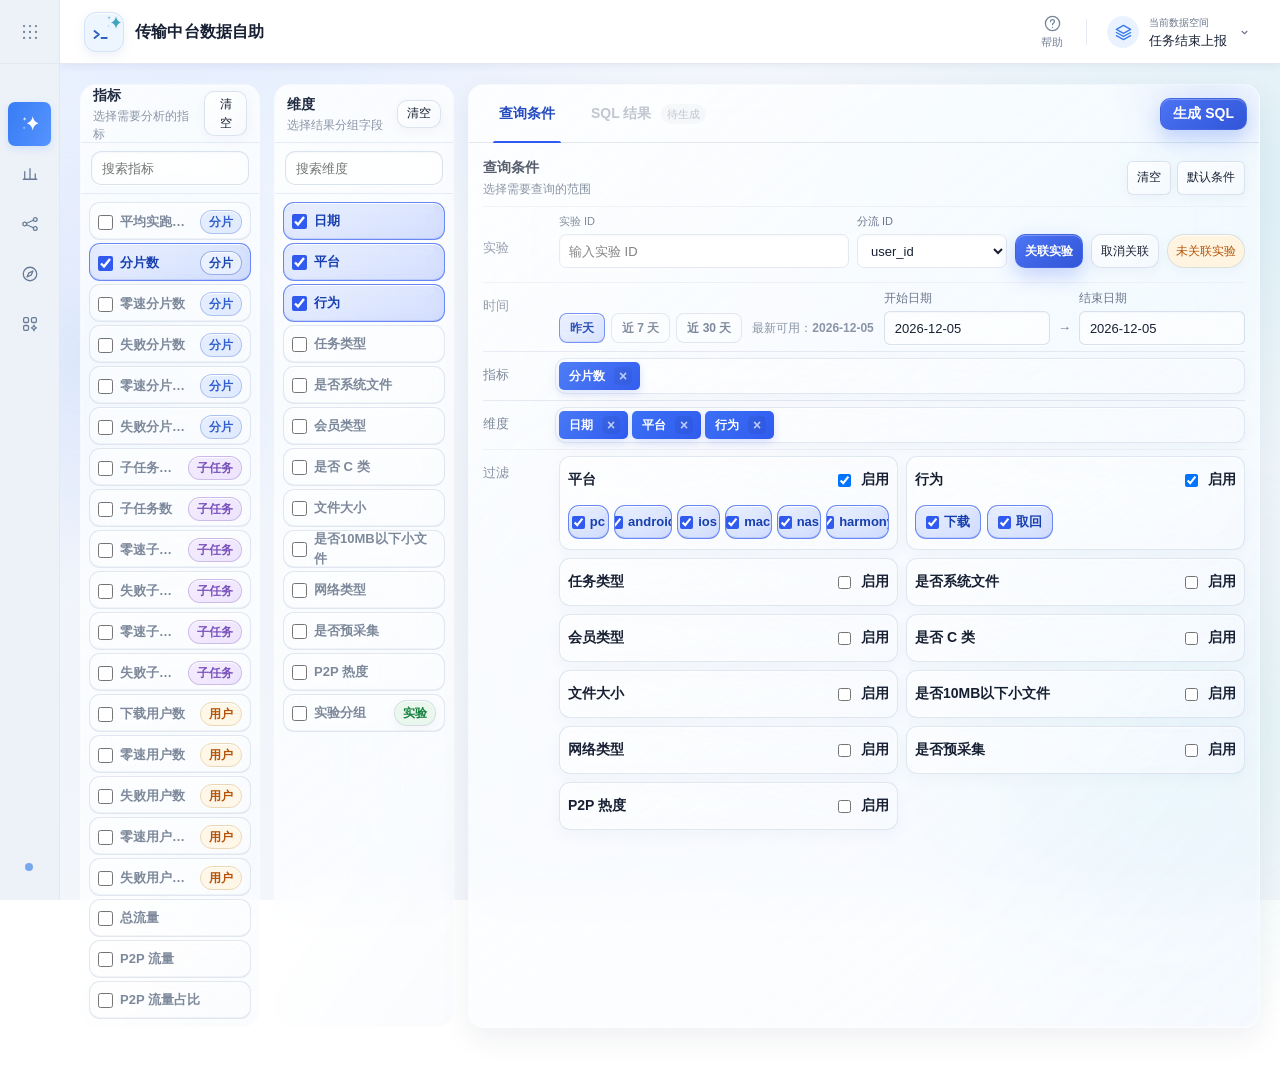
==== commit 44b63a35: "修正帮助图标问号的垂直居中" ====
--- a/app.html
+++ b/app.html
@@ -870,7 +870,7 @@
     <div class="topbar-inner">
       <div class="brand"><span class="brand-mark" aria-hidden="true"><svg viewBox="0 0 24 24"><path d="m4 8 5 4-5 4M12 16h6"></path></svg><span class="brand-sparkle"><svg viewBox="0 0 24 24"><path d="M16 2c.8 5.4 3.5 8.7 8 10-4.5 1.3-7.2 4.6-8 10-.8-5.4-3.5-8.7-8-10 4.5-1.3 7.2-4.6 8-10Z"></path><path class="spark-small" d="M5 1c.25 1.8 1.1 2.9 2.8 3.3C6.1 4.7 5.25 5.8 5 7.6 4.75 5.8 3.9 4.7 2.2 4.3 3.9 3.9 4.75 2.8 5 1Z"></path><path class="spark-faint" d="M4 15c.2 1.45.9 2.35 2.3 2.65C4.9 17.95 4.2 18.85 4 20.3c-.2-1.45-.9-2.35-2.3-2.65C3.1 17.35 3.8 16.45 4 15Z"></path></svg></span></span>传输中台数据自助</div>
       <div class="header-actions">
-      <a class="help-document" href="传输中台数据自助-使用说明手册.html" target="_blank" rel="noopener" aria-label="帮助文档（在新标签页打开）"><svg viewBox="0 0 24 24" aria-hidden="true"><circle cx="12" cy="12" r="9"/><path d="M9.5 8.5a2.5 2.5 0 0 1 5 0c0 1.75-2.5 2-2.5 4"/><circle cx="12" cy="16" r=".8" fill="currentColor" stroke="none"/></svg><span>帮助</span><span class="help-document-tooltip" aria-hidden="true">帮助文档</span></a>
+      <a class="help-document" href="传输中台数据自助-使用说明手册.html" target="_blank" rel="noopener" aria-label="帮助文档（在新标签页打开）"><svg viewBox="0 0 24 24" aria-hidden="true"><circle cx="12" cy="12" r="9"/><path d="M9.5 9.5a2.5 2.5 0 0 1 5 0c0 1.75-2.5 2-2.5 4"/><circle cx="12" cy="17" r=".8" fill="currentColor" stroke="none"/></svg><span>帮助</span><span class="help-document-tooltip" aria-hidden="true">帮助文档</span></a>
       <span class="header-divider" aria-hidden="true"></span>
       <details class="workspace-switcher" id="workspaceSwitcher">
         <summary aria-label="切换数据空间"><span class="workspace-symbol" aria-hidden="true"><svg viewBox="0 0 24 24" fill="none" stroke="currentColor" stroke-width="1.7" stroke-linecap="round" stroke-linejoin="round"><path d="m12 3 9 5-9 5-9-5 9-5Zm-9 9 9 5 9-5M3 16l9 5 9-5"/></svg></span><span class="workspace-identity"><small>当前数据空间</small><strong id="currentSpaceName">任务结束上报</strong></span><span class="workspace-chevron" aria-hidden="true"><svg viewBox="0 0 24 24" fill="none" stroke="currentColor" stroke-width="1.7" stroke-linecap="round" stroke-linejoin="round"><path d="m8 10 4 4 4-4"/></svg></span></summary>
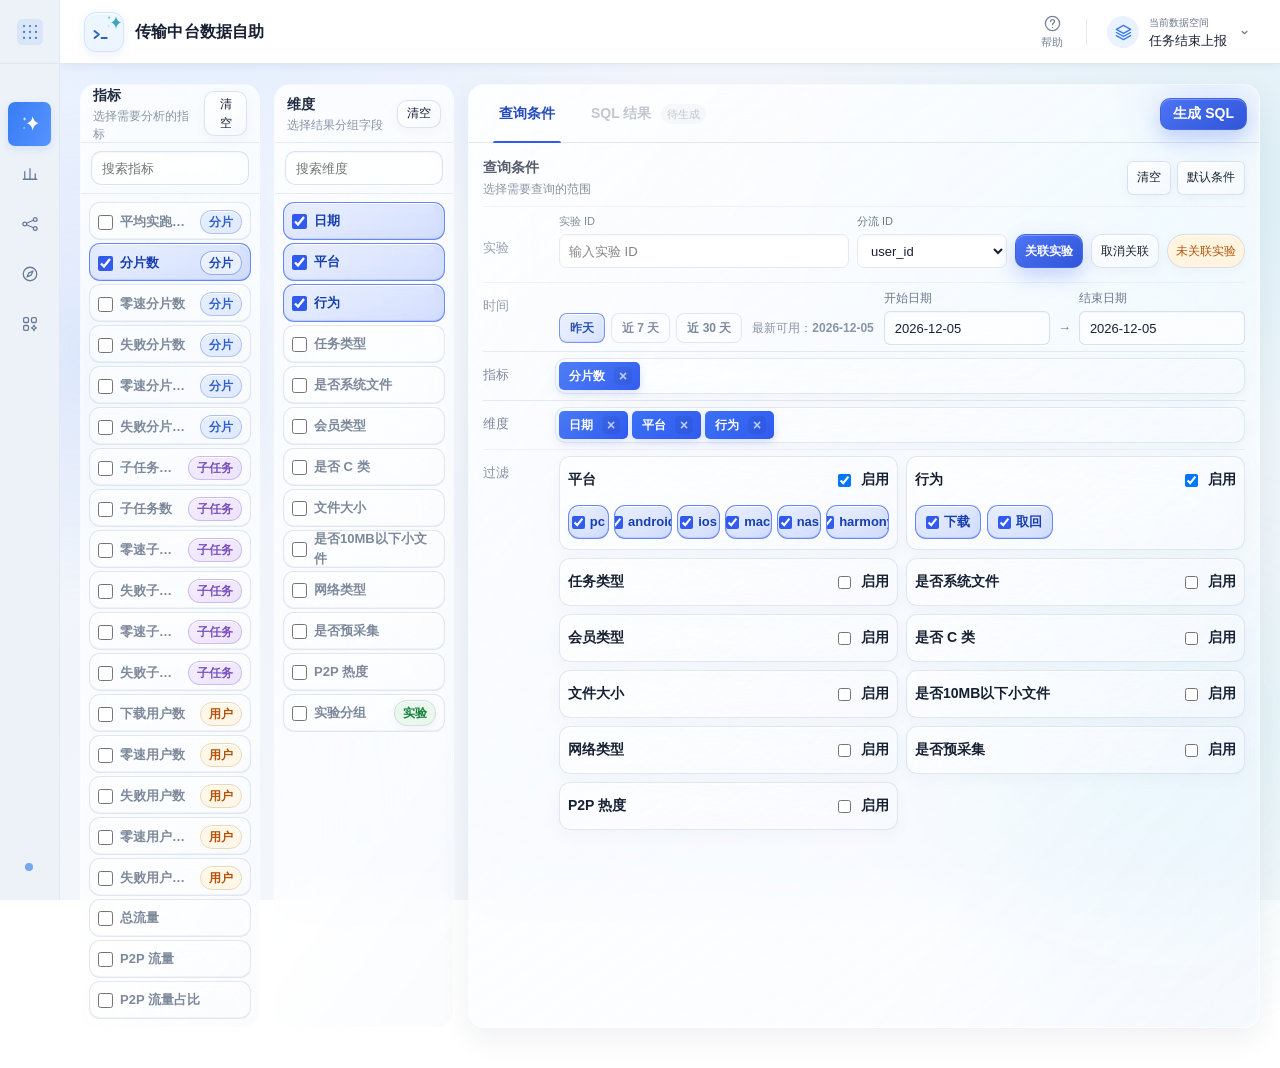
==== commit 0bf31bf0: "帮助入口改为直接打开线上文档" ====
--- a/app.html
+++ b/app.html
@@ -870,7 +870,7 @@
     <div class="topbar-inner">
       <div class="brand"><span class="brand-mark" aria-hidden="true"><svg viewBox="0 0 24 24"><path d="m4 8 5 4-5 4M12 16h6"></path></svg><span class="brand-sparkle"><svg viewBox="0 0 24 24"><path d="M16 2c.8 5.4 3.5 8.7 8 10-4.5 1.3-7.2 4.6-8 10-.8-5.4-3.5-8.7-8-10 4.5-1.3 7.2-4.6 8-10Z"></path><path class="spark-small" d="M5 1c.25 1.8 1.1 2.9 2.8 3.3C6.1 4.7 5.25 5.8 5 7.6 4.75 5.8 3.9 4.7 2.2 4.3 3.9 3.9 4.75 2.8 5 1Z"></path><path class="spark-faint" d="M4 15c.2 1.45.9 2.35 2.3 2.65C4.9 17.95 4.2 18.85 4 20.3c-.2-1.45-.9-2.35-2.3-2.65C3.1 17.35 3.8 16.45 4 15Z"></path></svg></span></span>传输中台数据自助</div>
       <div class="header-actions">
-      <a class="help-document" href="传输中台数据自助-使用说明手册.html" target="_blank" rel="noopener" aria-label="帮助文档（在新标签页打开）"><svg viewBox="0 0 24 24" aria-hidden="true"><circle cx="12" cy="12" r="9"/><path d="M9.5 9.5a2.5 2.5 0 0 1 5 0c0 1.75-2.5 2-2.5 4"/><circle cx="12" cy="17" r=".8" fill="currentColor" stroke="none"/></svg><span>帮助</span><span class="help-document-tooltip" aria-hidden="true">帮助文档</span></a>
+      <a class="help-document" href="https://xclaw.k8s.xunlei.cn/p/axyXEbmuWpI59nUu7YeI0A/" target="_blank" rel="noopener" aria-label="帮助文档（在新标签页打开）"><svg viewBox="0 0 24 24" aria-hidden="true"><circle cx="12" cy="12" r="9"/><path d="M9.5 9.5a2.5 2.5 0 0 1 5 0c0 1.75-2.5 2-2.5 4"/><circle cx="12" cy="17" r=".8" fill="currentColor" stroke="none"/></svg><span>帮助</span><span class="help-document-tooltip" aria-hidden="true">帮助文档</span></a>
       <span class="header-divider" aria-hidden="true"></span>
       <details class="workspace-switcher" id="workspaceSwitcher">
         <summary aria-label="切换数据空间"><span class="workspace-symbol" aria-hidden="true"><svg viewBox="0 0 24 24" fill="none" stroke="currentColor" stroke-width="1.7" stroke-linecap="round" stroke-linejoin="round"><path d="m12 3 9 5-9 5-9-5 9-5Zm-9 9 9 5 9-5M3 16l9 5 9-5"/></svg></span><span class="workspace-identity"><small>当前数据空间</small><strong id="currentSpaceName">任务结束上报</strong></span><span class="workspace-chevron" aria-hidden="true"><svg viewBox="0 0 24 24" fill="none" stroke="currentColor" stroke-width="1.7" stroke-linecap="round" stroke-linejoin="round"><path d="m8 10 4 4 4-4"/></svg></span></summary>
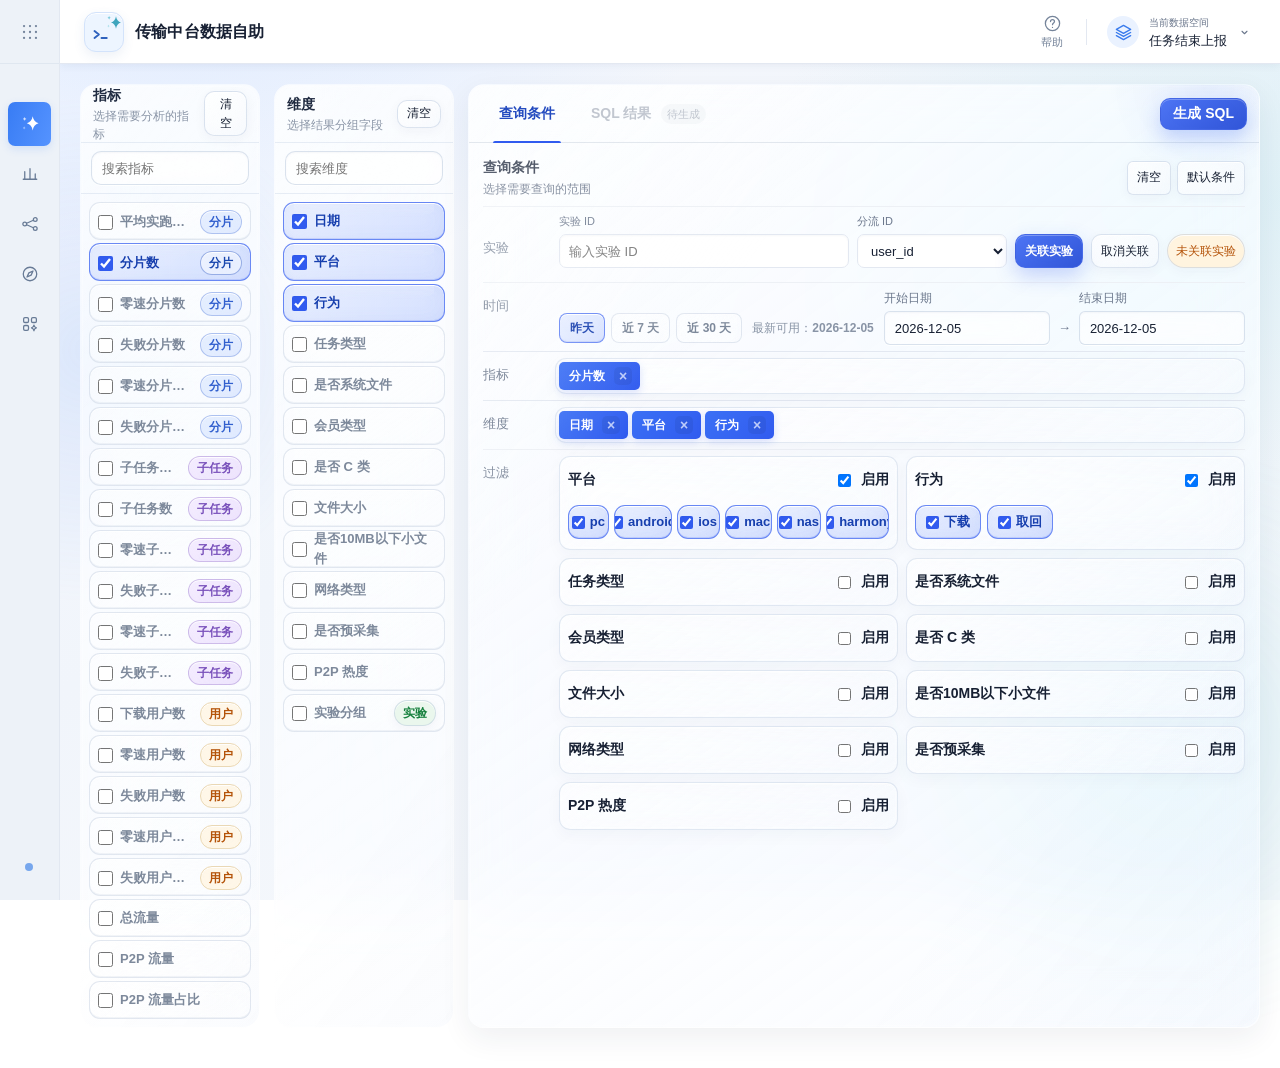
==== commit 3aa37bc5: "同步已核对的指标口径、SQL及来源字段" ====
--- a/app.html
+++ b/app.html
@@ -1030,7 +1030,7 @@
 
   <script type="application/json" id="heartbeatCatalog">{"space": "heartbeat", "file": "SQL/心跳上报/", "stages": [{"id": "ads_xlyun_transfer_platform_download_bandwidth_d_inc", "table": "dw_xlyun.ads_xlyun_transfer_platform_download_bandwidth_d_inc", "label": "下行 带宽汇总 ADS", "layer": "ADS", "direction": "download", "sql": "insert overwrite table dw_xlyun.ads_xlyun_transfer_platform_download_bandwidth_d_inc\nselect\n    platform\n    , service_name\n    , service_version\n    , product_version\n    , carrier_name\n    , province_name\n    , vip_type\n    , task_purpose\n    , level_1_traffic_category\n    , level_2_traffic_category\n    , level_3_traffic_category\n    , server_time_5min as 5min_range\n    , download_bytes_current\n    , duration_current\n    , now() as etl_time\n    , '${date}' as ds\nfrom (\n    select\n          platform\n        , case\n            when service_name in ('pc.XMP_P', 'pc_xmp', 'pc.NetDisk_M', 'pc.netdisk_m') then 'XMP-win'\n            when service_name in ('pc.thunderX', 'pc', 'pc.thunder9') then '迅雷-win'\n            when service_name in ('pc.NetDisk_N', 'pc_player') then '迅雷-win'\n            when service_name in ('6015', 'mac') then '迅雷-Mac'\n            when service_name in ('6100', 'harmony') then '迅雷-鸿蒙'\n            when service_name in ('6009', 'android') then '手雷-Android'\n            when service_name in ('6050', 'ios') then '手雷-iOS'\n            when service_name in ('6092', 'browser_android') then '浏览器-Android'\n            when service_name in ('6097', 'browser_ios') then '浏览器-iOS'\n            when service_name in ('6066', 'nas') then 'NAS'\n            else '其他'\n          end as service_name\n        , service_version\n        , product_version\n        , carrier_name\n        , province_name\n        , vip_type\n        , task_purpose\n        , level_1_traffic_category\n        , level_2_traffic_category\n        , level_3_traffic_category\n        , server_time_5min\n        , sum(download_bytes_current)   as download_bytes_current\n        , sum(duration_current)         as duration_current\n    from\n        dw_xlyun.dws_xlyun_transfer_task_heartbeat_download_d_inc\n    where\n        ds >= '${idd_edd_minus_dd1}' and ds \u003c= '${date}'\n        and substr(server_time_5min, 1, 10) = '${sdd}'\n    group by\n        platform\n        , case\n            when service_name in ('pc.XMP_P', 'pc_xmp', 'pc.NetDisk_M', 'pc.netdisk_m') then 'XMP-win'\n            when service_name in ('pc.thunderX', 'pc', 'pc.thunder9') then '迅雷-win'\n            when service_name in ('pc.NetDisk_N', 'pc_player') then '迅雷-win'\n            when service_name in ('6015', 'mac') then '迅雷-Mac'\n            when service_name in ('6100', 'harmony') then '迅雷-鸿蒙'\n            when service_name in ('6009', 'android') then '手雷-Android'\n            when service_name in ('6050', 'ios') then '手雷-iOS'\n            when service_name in ('6092', 'browser_android') then '浏览器-Android'\n            when service_name in ('6097', 'browser_ios') then '浏览器-iOS'\n            when service_name in ('6066', 'nas') then 'NAS'\n            else '其他'\n          end\n        , service_version\n        , product_version\n        , carrier_name\n        , province_name\n        , vip_type\n        , task_purpose\n        , level_1_traffic_category\n        , level_2_traffic_category\n        , level_3_traffic_category\n        , server_time_5min\n) as t\n;\n\n-- create table dw_xlyun.ads_xlyun_transfer_platform_download_bandwidth_d_inc (\n--     platform                            string comment '客户端平台'\n--     , service_name                      string comment '业务分类（中文：XMP-win/迅雷-win/迅雷-Mac/迅雷-鸿蒙/手雷-Android/手雷-iOS/浏览器-Android/浏览器-iOS/NAS/其他）'\n--     , service_version                   string comment '客户端版本'\n--     , product_version                   string comment '传输库版本'\n--     , carrier_name                      string comment '运营商'\n--     , province_name                     string comment '省份'\n--     , vip_type                          string comment '会员类型，'\n--     , task_purpose                      string comment '下载为主：下载/取回 （不管播多少都下完）   播放为主：播放（播多少下多少）'\n--     , level_1_traffic_category          string comment '一级流量分类'\n--     , level_2_traffic_category          string comment '二级流量分类'\n--     , level_3_traffic_category          string comment '三级流量分类'\n--     , 5min_range                        string comment '5分钟划分区间'\n--     , download_bytes_current            bigint comment '下行流量'\n--     , duration_current                  bigint comment '周期'\n--     , etl_time                          string comment '跑数时间'\n-- ) COMMENT 'ADS-迅雷云传输库-p2p质量监控-下行带宽'\n-- PARTITIONED BY (\n--   `ds` string COMMENT '日期分区'\n-- )\n-- stored as parquet;\n", "file": "SQL/心跳上报/ads_xlyun_transfer_platform_download_bandwidth_d_inc.sql", "sha256": "de0d1d59ce922dffc6a17fc9bfd45ae13c7dec2a8dfc189f8858e3d4dd27ce92", "queries": ["ads_xlyun_transfer_platform_download_bandwidth_d_inc:0", "ads_xlyun_transfer_platform_download_bandwidth_d_inc:1"], "schema": {"platform": {"type": "string", "comment": "客户端平台"}, "service_name": {"type": "string", "comment": "业务分类（中文：XMP-win/迅雷-win/迅雷-Mac/迅雷-鸿蒙/手雷-Android/手雷-iOS/浏览器-Android/浏览器-iOS/NAS/其他）"}, "service_version": {"type": "string", "comment": "客户端版本"}, "product_version": {"type": "string", "comment": "传输库版本"}, "carrier_name": {"type": "string", "comment": "运营商"}, "province_name": {"type": "string", "comment": "省份"}, "vip_type": {"type": "string", "comment": "会员类型，"}, "task_purpose": {"type": "string", "comment": "下载为主：下载/取回 （不管播多少都下完）   播放为主：播放（播多少下多少）"}, "level_1_traffic_category": {"type": "string", "comment": "一级流量分类"}, "level_2_traffic_category": {"type": "string", "comment": "二级流量分类"}, "level_3_traffic_category": {"type": "string", "comment": "三级流量分类"}, "5min_range": {"type": "string", "comment": "5分钟划分区间"}, "download_bytes_current": {"type": "bigint", "comment": "下行流量"}, "duration_current": {"type": "bigint", "comment": "周期"}, "etl_time": {"type": "string", "comment": "跑数时间"}, "ds": {"type": "string", "comment": "日期分区"}}, "upstream": ["dw_xlyun.dws_xlyun_transfer_task_heartbeat_download_d_inc"], "unpivot": null, "note": "按平台、产品、地域、会员及流量类别汇总 5 分钟流量与周期；读取前一天至当天分区，以 server_time_5min 归属日期筛选。"}, {"id": "ads_xlyun_transfer_platform_upload_bandwidth_d_inc", "table": "dw_xlyun.ads_xlyun_transfer_platform_upload_bandwidth_d_inc", "label": "上行 带宽汇总 ADS", "layer": "ADS", "direction": "upload", "sql": "insert overwrite table dw_xlyun.ads_xlyun_transfer_platform_upload_bandwidth_d_inc\nselect\n    platform\n    , service_name\n    , service_version\n    , product_version\n    , carrier_name\n    , province_name\n    , vip_type\n    , level_1_traffic_category\n    , level_2_traffic_category\n    , level_3_traffic_category\n    , server_time_5min  as 5min_range\n    , upload_bytes_current\n    , duration_current\n    , now() as etl_time\n    , '${date}' as ds\nfrom (\n    select\n          platform\n        , case\n            when service_name in ('pc.XMP_P', 'pc_xmp', 'pc.NetDisk_M', 'pc.netdisk_m') then 'XMP-win'\n            when service_name in ('pc.thunderX', 'pc', 'pc.thunder9') then '迅雷-win'\n            when service_name in ('pc.NetDisk_N', 'pc_player') then '迅雷-win'\n            when service_name in ('6015', 'mac') then '迅雷-Mac'\n            when service_name in ('6100', 'harmony') then '迅雷-鸿蒙'\n            when service_name in ('6009', 'android') then '手雷-Android'\n            when service_name in ('6050', 'ios') then '手雷-iOS'\n            when service_name in ('6092', 'browser_android') then '浏览器-Android'\n            when service_name in ('6097', 'browser_ios') then '浏览器-iOS'\n            when service_name in ('6066', 'nas') then 'NAS'\n            else '其他'\n          end as service_name\n        , service_version\n        , product_version\n        , carrier_name\n        , province_name\n        , vip_type\n        , level_1_traffic_category\n        , level_2_traffic_category\n        , level_3_traffic_category\n        , server_time_5min\n        , sum(upload_bytes_current) as upload_bytes_current\n        , sum(duration_current)     as duration_current\n    from\n        dw_xlyun.dws_xlyun_transfer_user_heartbeat_upload_d_inc\n    where\n        ds >= '${idd_edd_minus_dd1}' and ds \u003c= '${date}'\n        and substr(server_time_5min, 1, 10) = '${sdd}'\n    group by\n        platform\n        , case\n            when service_name in ('pc.XMP_P', 'pc_xmp', 'pc.NetDisk_M', 'pc.netdisk_m') then 'XMP-win'\n            when service_name in ('pc.thunderX', 'pc', 'pc.thunder9') then '迅雷-win'\n            when service_name in ('pc.NetDisk_N', 'pc_player') then '迅雷-win'\n            when service_name in ('6015', 'mac') then '迅雷-Mac'\n            when service_name in ('6100', 'harmony') then '迅雷-鸿蒙'\n            when service_name in ('6009', 'android') then '手雷-Android'\n            when service_name in ('6050', 'ios') then '手雷-iOS'\n            when service_name in ('6092', 'browser_android') then '浏览器-Android'\n            when service_name in ('6097', 'browser_ios') then '浏览器-iOS'\n            when service_name in ('6066', 'nas') then 'NAS'\n            else '其他'\n          end\n        , service_version\n        , product_version\n        , carrier_name\n        , province_name\n        , vip_type\n        , level_1_traffic_category\n        , level_2_traffic_category\n        , level_3_traffic_category\n        , server_time_5min\n) as t\n;\n\n\n-- create table dw_xlyun.ads_xlyun_transfer_platform_upload_bandwidth_d_inc (\n--     platform                       string comment '客户端平台'\n--     , service_name                 string comment '业务分类（中文：XMP-win/迅雷-win/迅雷-Mac/迅雷-鸿蒙/手雷-Android/手雷-iOS/浏览器-Android/浏览器-iOS/NAS/其他）'\n--     , service_version              string comment '客户端版本'\n--     , product_version              string comment '传输库版本'\n--     , carrier_name                 string comment '运营商'\n--     , province_name                string comment '省份'\n--     , vip_type                     string comment '会员类型，'\n--     , level_1_traffic_category     string comment '一级流量分类'\n--     , level_2_traffic_category     string comment '二级流量分类'\n--     , level_3_traffic_category     string comment '三级流量分类'\n--     , 5min_range                   string comment '5分钟划分区间'\n--     , upload_bytes_current         bigint comment '上行流量'\n--     , duration_current             bigint comment '周期'\n--     , etl_time                     string comment '跑数时间'\n-- ) COMMENT 'ADS-迅雷云传输库-p2p质量监控-上行带宽'\n-- PARTITIONED BY (\n--   `ds` string COMMENT '日期分区'\n-- )\n-- stored as parquet;", "file": "SQL/心跳上报/ads_xlyun_transfer_platform_upload_bandwidth_d_inc.sql", "sha256": "44a4787eb88ca14893dfb28ffcbe6c727eb8714f6f2ba7929241f125c426c01e", "queries": ["ads_xlyun_transfer_platform_upload_bandwidth_d_inc:0", "ads_xlyun_transfer_platform_upload_bandwidth_d_inc:1"], "schema": {"platform": {"type": "string", "comment": "客户端平台"}, "service_name": {"type": "string", "comment": "业务分类（中文：XMP-win/迅雷-win/迅雷-Mac/迅雷-鸿蒙/手雷-Android/手雷-iOS/浏览器-Android/浏览器-iOS/NAS/其他）"}, "service_version": {"type": "string", "comment": "客户端版本"}, "product_version": {"type": "string", "comment": "传输库版本"}, "carrier_name": {"type": "string", "comment": "运营商"}, "province_name": {"type": "string", "comment": "省份"}, "vip_type": {"type": "string", "comment": "会员类型，"}, "level_1_traffic_category": {"type": "string", "comment": "一级流量分类"}, "level_2_traffic_category": {"type": "string", "comment": "二级流量分类"}, "level_3_traffic_category": {"type": "string", "comment": "三级流量分类"}, "5min_range": {"type": "string", "comment": "5分钟划分区间"}, "upload_bytes_current": {"type": "bigint", "comment": "上行流量"}, "duration_current": {"type": "bigint", "comment": "周期"}, "etl_time": {"type": "string", "comment": "跑数时间"}, "ds": {"type": "string", "comment": "日期分区"}}, "upstream": ["dw_xlyun.dws_xlyun_transfer_user_heartbeat_upload_d_inc"], "unpivot": null, "note": "按平台、产品、地域、会员及流量类别汇总 5 分钟流量与周期；读取前一天至当天分区，以 server_time_5min 归属日期筛选。"}, {"id": "dwd_xlyun_transfer_heartbeat_record_download_d_inc", "table": "dw_xlyun.dwd_xlyun_transfer_heartbeat_record_download_d_inc", "label": "下行 心跳明细 DWD", "layer": "DWD", "direction": "download", "sql": "insert overwrite table dw_xlyun.dwd_xlyun_transfer_heartbeat_record_download_d_inc\nselect\n    peer_id\n    , task_id\n    , sub_task_id\n    , traceid\n    , record_seq\n    , event_name\n    , event_time\n    , server_time\n    , user_id\n    , distinct_id\n    , ip\n    , split(ip_parser(ip),',')[2] as city_name\n    , split(ip_parser(ip),',')[1] as province_name\n    , split(ip_parser(ip),',')[0] as country_name\n    , split(ip_parser(ip),',')[3] as carrier_name\n    , service_id\n    , service_version\n    , product_id\n    , product_version\n    , stat_status\n    , coalesce(network_type, 'unknown') as network_type\n    , case\n        when vip_type = 'normal' or vip_type = '2' then '1'\n        when vip_type = 'platinum' or vip_type = '3' then '3'\n        when vip_type = 'super' or vip_type = '5' then '5'\n        else 'unknown' end as vip_type\n    , task_start_time\n    , duration\n    , coalesce(os_version, 'unknown')    as os_version\n    , coalesce(task_type, 'unknown')     as task_type\n    , coalesce(task_purpose, 'unknown')  as task_purpose\n    , coalesce(has_play, 'unknown')      as has_play\n    , hub_gcid\n    , phub_bytes\n    , pcdn_peer_bytes\n    , dcdn_download_bytes\n    , server_bytes\n    , origin_bytes3d\n    , origin_bytes_xl\n    , resource_bytes\n    , recv_bytes\n    , all_task_recv_bytes\n    , now() as etl_time\n    , nat_type\n    , extdata\n    , cast(extdata[\"PhubSameLanBytes\"] as bigint) as phub_same_lan_bytes\n    , initial_cfg_strategy_name\n    , task_cfg_strategy_name\n    , '${date}' as ds\n    , case\n        when product_id = '33' then 'pc'\n        when product_id = '18' then 'android'\n        when product_id = '19' then 'ios'\n        else product_id end as platform\n    , case\n        when service_id = 'pc.XMP_P' then 'pc_xmp'\n        when service_id = 'pc.thunderX' then 'pc'\n        when service_id = 'pc.NetDisk_N' then 'pc_player'\n        when service_id = '6015' then 'mac'\n        when service_id = '6100' then 'harmony'\n        when service_id = '6009' then 'android'\n        when service_id = '6050' then 'ios'\n        when service_id = '6092' then 'browser_android'\n        when service_id = '6097' then 'browser_ios'\n        when service_id = '6066' then 'nas'\n        else service_id end as service_name\nfrom (\n    select\n        peer_id\n        , app_seq_id as task_id\n        , hash_info as sub_task_id\n        , traceid\n        , record_seq\n        , event_name\n        , event_time\n        , from_unixtime(cast(server_time as bigint)/1000) as server_time\n        , user_id\n        , distinct_id\n        , ip\n        , service_id\n        , service_version\n        , product_id\n        , product_version\n        , stat_status\n        , network_type\n        , vip_type\n        , task_start_time\n        , duration\n        , os_version\n        , task_type\n        , task_purpose\n        , has_play\n        , hub_gcid\n        , phub_bytes\n        , pcdn_peer_bytes\n        , dcdn_download_bytes - pcdn_peer_bytes as dcdn_download_bytes --dcdn 包含 pcdn, 需剔除\n        , server_bytes\n        , origin_bytes3d\n        , origin_bytes_xl\n        , resource_bytes\n        , recv_bytes\n        , all_task_recv_bytes\n        , ds\n        , nat_type\n        , extdata\n        , initial_cfg_strategy_name\n        , task_cfg_strategy_name\n        , row_number() over(partition by peer_id, app_seq_id, hash_info, traceid, record_seq order by server_time desc) as rn\n    from\n        dw_xlyun.ods_xlyun_transfer_heartbeat_record_download_log_d_inc\n    where\n        ds = '${date}'\n        and coalesce(phub_bytes, 0) \u003c= 10995116277760 --过滤异常值，单个上报小于10T\n        and coalesce(pcdn_peer_bytes, 0) \u003c= 10995116277760 --过滤异常值，单个上报小于10T\n        and coalesce(dcdn_download_bytes, 0) \u003c= 10995116277760 --过滤异常值，单个上报小于10T\n        and coalesce(server_bytes, 0) \u003c= 10995116277760 --过滤异常值，单个上报小于10T\n        and coalesce(origin_bytes3d, 0) \u003c= 10995116277760 --过滤异常值，单个上报小于10T\n        and coalesce(origin_bytes_xl, 0) \u003c= 10995116277760 --过滤异常值，单个上报小于10T\n        and coalesce(recv_bytes, 0) \u003c= 10995116277760 --过滤异常值，单个上报小于10T\n        and coalesce(all_task_recv_bytes, 0) \u003c= 10995116277760 --过滤异常值，单个上报小于10T\n        and service_id in (\n            'pc.thunderX'\n            , 'pc.NetDisk_N'\n            , 'pc.XMP_P'\n            , 'pc.vip_thunder'\n            , 'pc.thunder9'\n            , 'pc.NetDisk_M'\n            , 'XLSDKUPDATE'\n            , 'pc.XLGameCenter'\n            , 'pc.PikPak_K'\n            , 'XMP'\n            , 'OnlineInstall'\n            , 'PCSDKDEMO'\n            , '6015'\n            , '6100'\n            , '6009'\n            , '6050'\n            , '6092'\n            , '6097'\n            , '6066'\n        )   --过滤异常service_id\n) as t\nwhere\n    rn = 1\n;\n\n-- create table dw_xlyun.dwd_xlyun_transfer_heartbeat_record_download_d_inc (\n--       peer_id                 string comment '节点id'\n--     , task_id                 string comment '客户端传下来的任务id，用于合并分片'\n--     , sub_task_id\t          string comment '区分不同BT子任务：infohash_fileindex；其他任务类型为空'\n--     , traceid                 string comment '行为id'\n--     , record_seq              string comment '任务维度的序号，任务开始为0，每上报一次累加1'\n--     , event_name              string comment '事件名'\n--     , event_time              string comment '生成当前上报记录时的本地时间戳，UTC时间；存在大量历史日期，优先使用server_time'\n--     , server_time             string comment '上报的时间戳，如：2026-04-22 18:01:26'\n--     , user_id                 string comment '用户id'\n--     , distinct_id             string comment '访客 ID'\n--     , ip                      string comment '设备的 IP 地址'\n--     , city_name               string comment '城市'\n--     , province_name           string comment '省份'\n--     , country_name            string comment '国家'\n--     , carrier_name            string comment '运营商'\n--     , service_id              string comment '客户端id，用于区分产品名称'\n--     , service_version         string comment '客户端版本'\n--     , product_id              string comment '传输库id'\n--     , product_version         string comment '传输库版本'\n--     , stat_status             string comment '上报状态；0：任务开始；1：心跳；2：任务结束'\n--     , network_type            string comment '网络类型；1：未知；2: WiFi；3：移动'\n--     , vip_type                string comment '会员类型，1:普通会员；3：白金会员；5：超级会员；unknown：非会员'\n--     , task_start_time         string comment '任务开始时间，UTC时间，ms'\n--     , duration                bigint comment '周期时长'\n--     , os_version              string comment '系统'\n--     , task_type               string comment '任务类型(p2sp, emule, bt_main, bt_child, magnet，hls)'\n--     , task_purpose            string comment '下载为主：下载/取回 （不管播多少都下完）   播放为主：播放（播多少下多少）'\n--     , has_play                string comment '是否有实际播放请求'\n--     , hub_gcid                string comment 'HUB gcid，查询服务端返回的gcid'\n--     , phub_bytes              bigint comment '周期内从phub下载的字节数，单位byte'\n--     , pcdn_peer_bytes         bigint comment '周期内从pcdn下载的字节数，单位byte'\n--     , dcdn_download_bytes     bigint comment '周期内从dcdn下载的字节数，单位byte'\n--     , server_bytes            bigint comment '周期内从server镜像下载的字节数，单位byte'\n--     , origin_bytes3d          bigint comment '周期内从三方原始链接下载的字节数，单位byte'\n--     , origin_bytes_xl         bigint comment '周期内从迅雷原始链接下载的字节数，例如云盘url，单位byte'\n--     , resource_bytes          string comment '周期内从不同类型节点下载的字节数，单位byte'\n--     , recv_bytes              bigint comment '周期内总的下载字节数，单位byte'\n--     , all_task_recv_bytes     bigint comment '周期内全局所有任务总的下载字节数，单位byte'\n--     , etl_time                string comment '跑数时间'\n-- ) COMMENT 'DWD-迅雷云传输库-心跳上报-下行'\n-- PARTITIONED BY (\n--     ds string COMMENT '日期分区'\n--     , platform string comment '端分区,取值：android、ios、pc'\n--     , service_name string comment '产品名称。如：pc：迅雷-win；pc_player：PC迅雷网盘播放器；'\n-- )\n-- stored as parquet;\n--\n-- alter table dw_xlyun.dwd_xlyun_transfer_heartbeat_record_download_d_inc add columns(\n--     nat_type                string comment 'NAT类型'\n--     , extdata   map\u003cstring,string> comment '扩展字段，包含完整json字段'\n--     , phub_same_lan_bytes bigint comment '内网流量，单位：字节'\n-- );\n\n--20260720新增上报\n-- alter table dw_xlyun.dwd_xlyun_transfer_heartbeat_record_download_d_inc add columns(\n--      initial_cfg_strategy_name string comment '下载库启动时获取到的配置文件策略名称；数据起始日期：20260720'\n--      , task_cfg_strategy_name   string comment '任务开始下载时看到的配置文件策略名称；数据起始日期：20260720'\n-- );", "file": "SQL/心跳上报/dwd_xlyun_transfer_heartbeat_record_download_d_inc.sql", "sha256": "ab95569319c215d8207ead614a8550274ffb689eb900cbdd19672b57abf65a69", "queries": ["dwd_xlyun_transfer_heartbeat_record_download_d_inc:0", "dwd_xlyun_transfer_heartbeat_record_download_d_inc:1"], "schema": {"peer_id": {"type": "string", "comment": "节点id"}, "task_id": {"type": "string", "comment": "客户端传下来的任务id，用于合并分片"}, "sub_task_id": {"type": "string", "comment": "区分不同BT子任务：infohash_fileindex；其他任务类型为空"}, "traceid": {"type": "string", "comment": "行为id"}, "record_seq": {"type": "string", "comment": "任务维度的序号，任务开始为0，每上报一次累加1"}, "event_name": {"type": "string", "comment": "事件名"}, "event_time": {"type": "string", "comment": "生成当前上报记录时的本地时间戳，UTC时间；存在大量历史日期，优先使用server_time"}, "server_time": {"type": "string", "comment": "上报的时间戳，如：2026-04-22 18:01:26"}, "user_id": {"type": "string", "comment": "用户id"}, "distinct_id": {"type": "string", "comment": "访客 ID"}, "ip": {"type": "string", "comment": "设备的 IP 地址"}, "city_name": {"type": "string", "comment": "城市"}, "province_name": {"type": "string", "comment": "省份"}, "country_name": {"type": "string", "comment": "国家"}, "carrier_name": {"type": "string", "comment": "运营商"}, "service_id": {"type": "string", "comment": "客户端id，用于区分产品名称"}, "service_version": {"type": "string", "comment": "客户端版本"}, "product_id": {"type": "string", "comment": "传输库id"}, "product_version": {"type": "string", "comment": "传输库版本"}, "stat_status": {"type": "string", "comment": "上报状态；0：任务开始；1：心跳；2：任务结束"}, "network_type": {"type": "string", "comment": "网络类型；1：未知；2: WiFi；3：移动"}, "vip_type": {"type": "string", "comment": "会员类型，1:普通会员；3：白金会员；5：超级会员；unknown：非会员"}, "task_start_time": {"type": "string", "comment": "任务开始时间，UTC时间，ms"}, "duration": {"type": "bigint", "comment": "周期时长"}, "os_version": {"type": "string", "comment": "系统"}, "task_type": {"type": "string", "comment": "任务类型(p2sp, emule, bt_main, bt_child, magnet，hls)"}, "task_purpose": {"type": "string", "comment": "下载为主：下载/取回 （不管播多少都下完）   播放为主：播放（播多少下多少）"}, "has_play": {"type": "string", "comment": "是否有实际播放请求"}, "hub_gcid": {"type": "string", "comment": "HUB gcid，查询服务端返回的gcid"}, "phub_bytes": {"type": "bigint", "comment": "周期内从phub下载的字节数，单位byte"}, "pcdn_peer_bytes": {"type": "bigint", "comment": "周期内从pcdn下载的字节数，单位byte"}, "dcdn_download_bytes": {"type": "bigint", "comment": "周期内从dcdn下载的字节数，单位byte"}, "server_bytes": {"type": "bigint", "comment": "周期内从server镜像下载的字节数，单位byte"}, "origin_bytes3d": {"type": "bigint", "comment": "周期内从三方原始链接下载的字节数，单位byte"}, "origin_bytes_xl": {"type": "bigint", "comment": "周期内从迅雷原始链接下载的字节数，例如云盘url，单位byte"}, "resource_bytes": {"type": "string", "comment": "周期内从不同类型节点下载的字节数，单位byte"}, "recv_bytes": {"type": "bigint", "comment": "周期内总的下载字节数，单位byte"}, "all_task_recv_bytes": {"type": "bigint", "comment": "周期内全局所有任务总的下载字节数，单位byte"}, "etl_time": {"type": "string", "comment": "跑数时间"}, "ds": {"type": "string", "comment": "日期分区"}, "platform": {"type": "string", "comment": "端分区,取值：android、ios、pc"}, "service_name": {"type": "string", "comment": "产品名称。如：pc：迅雷-win；pc_player：PC迅雷网盘播放器；"}, "nat_type": {"type": "string", "comment": "NAT类型"}, "extdata": {"type": "map\u003cstring,string>", "comment": "扩展字段，包含完整json字段"}, "phub_same_lan_bytes": {"type": "bigint", "comment": "内网流量，单位：字节"}, "initial_cfg_strategy_name": {"type": "string", "comment": "下载库启动时获取到的配置文件策略名称；数据起始日期：20260720"}, "task_cfg_strategy_name": {"type": "string", "comment": "任务开始下载时看到的配置文件策略名称；数据起始日期：20260720"}}, "upstream": ["dw_xlyun.ods_xlyun_transfer_heartbeat_record_download_log_d_inc"], "unpivot": null, "note": "按上报键取 server_time 最新记录；过滤流量异常值（各字段 ≤ 10 TiB）及 service_id 白名单，解析地域、会员和平台。下行 DCDN 流量扣除 PCDN；下行按 peer_id/app_seq_id/hash_info/traceid/record_seq 去重，上行按 peer_id/app_start_time/record_seq 去重。"}, {"id": "dwd_xlyun_transfer_heartbeat_record_upload_d_inc", "table": "dw_xlyun.dwd_xlyun_transfer_heartbeat_record_upload_d_inc", "label": "上行 心跳明细 DWD", "layer": "DWD", "direction": "upload", "sql": "insert overwrite table dw_xlyun.dwd_xlyun_transfer_heartbeat_record_upload_d_inc\nselect\n    peer_id\n    , record_seq\n    , event_name\n    , event_time\n    , server_time\n    , user_id\n    , distinct_id\n    , ip\n    , split(ip_parser(ip),',')[2] as city_name\n    , split(ip_parser(ip),',')[1] as province_name\n    , split(ip_parser(ip),',')[0] as country_name\n    , split(ip_parser(ip),',')[3] as carrier_name\n    , service_id\n    , service_version\n    , product_id\n    , product_version\n    , stat_status\n    , coalesce(network_type, 'unknown') as network_type\n    , case\n        when vip_type = 'normal' or vip_type = '2' then '1'\n        when vip_type = 'platinum' or vip_type = '3' then '3'\n        when vip_type = 'super' or vip_type = '5' then '5'\n        else 'unknown' end as vip_type\n    , app_start_time\n    , duration\n    , upload_bytes\n    , dcache_task_upload_bytes\n    , dcache_file_upload_bytes\n    , vod_task_upload_bytes\n    , vod_file_upload_bytes\n    , other_task_upload_bytes\n    , other_file_upload_bytes\n    , upload_to\n    , now() as etl_time\n    , upload_duration\n    , nat_type\n    , extdata\n    , cast(extdata[\"SameLANUploadBytes\"] as bigint) as phub_same_lan_bytes\n    , initial_cfg_strategy_name\n    , '${date}' as ds\n    , case\n        when product_id = '33' then 'pc'\n        when product_id = '18' then 'android'\n        when product_id = '19' then 'ios'\n        else product_id end as platform\n    , case\n        when service_id = 'pc.XMP_P' then 'pc_xmp'\n        when service_id = 'pc.thunderX' then 'pc'\n        when service_id = 'pc.NetDisk_N' then 'pc_player'\n        when service_id = '6015' then 'mac'\n        when service_id = '6100' then 'harmony'\n        when service_id = '6009' then 'android'\n        when service_id = '6050' then 'ios'\n        when service_id = '6092' then 'browser_android'\n        when service_id = '6097' then 'browser_ios'\n        when service_id = '6066' then 'nas'\n        else service_id end as service_name\nfrom (\n    select\n        peer_id\n        , record_seq\n        , event_name\n        , event_time\n        , from_unixtime(cast(server_time as bigint)/1000) as server_time\n        , user_id\n        , distinct_id\n        , ip\n        , service_id\n        , service_version\n        , product_id\n        , product_version\n        , stat_status\n        , network_type\n        , vip_type\n        , app_start_time\n        , duration\n        , upload_bytes\n        , dcache_task_upload_bytes\n        , dcache_file_upload_bytes\n        , vod_task_upload_bytes\n        , vod_file_upload_bytes\n        , other_task_upload_bytes\n        , other_file_upload_bytes\n        , upload_to\n        , upload_duration\n        , ds\n        , nat_type\n        , extdata\n        , initial_cfg_strategy_name\n        , row_number() over(partition by peer_id, app_start_time, record_seq order by server_time desc) as rn\n    from\n        dw_xlyun.ods_xlyun_transfer_heartbeat_record_upload_log_d_inc\n    where\n        ds = '${date}'\n        and coalesce(upload_bytes, 0) \u003c= 10995116277760 --过滤异常值，单个上报小于10T\n        and coalesce(dcache_task_upload_bytes, 0) \u003c= 10995116277760 --过滤异常值，单个上报小于10T\n        and coalesce(dcache_file_upload_bytes, 0) \u003c= 10995116277760 --过滤异常值，单个上报小于10T\n        and coalesce(vod_task_upload_bytes, 0) \u003c= 10995116277760 --过滤异常值，单个上报小于10T\n        and coalesce(vod_file_upload_bytes, 0) \u003c= 10995116277760 --过滤异常值，单个上报小于10T\n        and coalesce(other_task_upload_bytes, 0) \u003c= 10995116277760 --过滤异常值，单个上报小于10T\n        and coalesce(other_file_upload_bytes, 0) \u003c= 10995116277760 --过滤异常值，单个上报小于10T\n                and service_id in (\n            'pc.thunderX'\n            , 'pc.NetDisk_N'\n            , 'pc.XMP_P'\n            , 'pc.vip_thunder'\n            , 'pc.thunder9'\n            , 'pc.NetDisk_M'\n            , 'XLSDKUPDATE'\n            , 'pc.XLGameCenter'\n            , 'pc.PikPak_K'\n            , 'XMP'\n            , 'OnlineInstall'\n            , 'PCSDKDEMO'\n            , '6015'\n            , '6100'\n            , '6009'\n            , '6050'\n            , '6092'\n            , '6097'\n            , '6066'\n        )   --过滤异常service_id\n) as t\nwhere\n    rn = 1\n;\n\n-- create table dw_xlyun.dwd_xlyun_transfer_heartbeat_record_upload_d_inc (\n--       peer_id                         string comment '节点id'\n--     , record_seq                    string comment '任务维度的序号，任务开始为0，每上报一次累加1'\n--     , event_name                    string comment '事件名'\n--     , event_time                    string comment '生成当前上报记录时的本地时间戳，UTC时间；存在大量历史日期，优先使用server_time'\n--     , server_time                   string comment '上报的时间戳，如：2026-04-22 18:01:26'\n--     , user_id                       string comment '用户id'\n--     , distinct_id                   string comment '访客 ID'\n--     , ip                            string comment '设备的 IP 地址'\n--     , city_name                     string comment '城市'\n--     , province_name                 string comment '省份'\n--     , country_name                  string comment '国家'\n--     , carrier_name                  string comment '运营商'\n--     , service_id                    string comment '客户端id，用于区分产品名称'\n--     , service_version               string comment '客户端版本'\n--     , product_id                    string comment '传输库id'\n--     , product_version               string comment '传输库版本'\n--     , stat_status                   string comment '上报状态；0：任务开始；1：心跳；2：任务结束'\n--     , network_type                  string comment '网络类型；1：未知；2: WiFi；3：移动'\n--     , vip_type                      string comment '会员类型，1:普通会员；3：白金会员；5：超级会员；unknown：非会员'\n--     , app_start_time                string comment '任务开始时间，UTC时间，ms'\n--     , duration                      bigint comment '周期时长'\n--     , upload_bytes                  bigint comment '周期内上传的总字节数，单位byte'\n--     , dcache_task_upload_bytes      bigint comment' 周期内从dcache上传的字节数（正在下载，顺便上传），单位byte'\n--     , dcache_file_upload_bytes      bigint comment' 周期内从dcache上传的字节数（纯上传），单位byte'\n--     , vod_task_upload_bytes         bigint comment' 周期内从点播上传的字节数（正在下载，顺便上传），单位byte'\n--     , vod_file_upload_bytes         bigint comment' 周期内从点播文件上传的字节数（纯上传），单位byte'\n--     , other_task_upload_bytes       bigint comment' 周期内从其他文件（bt/p2sp下载/取回等）上传的字节数（正在下载，顺便上传），单位byte'\n--     , other_file_upload_bytes       bigint comment' 周期内从其他文件（bt/p2sp下载/取回等）上传的字节数（纯上传），单位byte'\n--     , upload_to                     string comment '上传到哪里'\n--     , etl_time                      string comment '跑数时间'\n-- ) COMMENT 'DWD-迅雷云传输库-心跳上报-上行'\n-- PARTITIONED BY (\n--     ds string COMMENT '日期分区'\n--     , platform string comment '端分区,取值：android、ios、pc'\n--     , service_name string comment '产品名称。如：pc：迅雷-win；pc_player：PC迅雷网盘播放器；'\n-- )\n-- stored as parquet;\n\n\n--20260528 新增\n-- alter table dw_xlyun.dwd_xlyun_transfer_heartbeat_record_upload_d_inc add columns (\n--     upload_duration bigint comment '周期内实际上传时长,单位：s'\n-- );\n\n\n-- alter table dw_xlyun.dwd_xlyun_transfer_heartbeat_record_upload_d_inc add columns(\n--     nat_type                string comment 'NAT类型'\n--     , extdata   map\u003cstring,string> comment '扩展字段，包含完整json字段'\n--     , phub_same_lan_bytes bigint comment '内网流量，单位：字节'\n-- );\n\n\n--20260720新增上报\n-- alter table dw_xlyun.dwd_xlyun_transfer_heartbeat_record_upload_d_inc add columns(\n--     initial_cfg_strategy_name   string comment '下载库启动时获取到的配置文件策略名称；数据起始日期：20260720'\n-- )", "file": "SQL/心跳上报/dwd_xlyun_transfer_heartbeat_record_upload_d_inc.sql", "sha256": "6bd38c9f20d902dd5b92e589e1d2686414f9d3f7afee7b465fc6acab8db43448", "queries": ["dwd_xlyun_transfer_heartbeat_record_upload_d_inc:0", "dwd_xlyun_transfer_heartbeat_record_upload_d_inc:1"], "schema": {"peer_id": {"type": "string", "comment": "节点id"}, "record_seq": {"type": "string", "comment": "任务维度的序号，任务开始为0，每上报一次累加1"}, "event_name": {"type": "string", "comment": "事件名"}, "event_time": {"type": "string", "comment": "生成当前上报记录时的本地时间戳，UTC时间；存在大量历史日期，优先使用server_time"}, "server_time": {"type": "string", "comment": "上报的时间戳，如：2026-04-22 18:01:26"}, "user_id": {"type": "string", "comment": "用户id"}, "distinct_id": {"type": "string", "comment": "访客 ID"}, "ip": {"type": "string", "comment": "设备的 IP 地址"}, "city_name": {"type": "string", "comment": "城市"}, "province_name": {"type": "string", "comment": "省份"}, "country_name": {"type": "string", "comment": "国家"}, "carrier_name": {"type": "string", "comment": "运营商"}, "service_id": {"type": "string", "comment": "客户端id，用于区分产品名称"}, "service_version": {"type": "string", "comment": "客户端版本"}, "product_id": {"type": "string", "comment": "传输库id"}, "product_version": {"type": "string", "comment": "传输库版本"}, "stat_status": {"type": "string", "comment": "上报状态；0：任务开始；1：心跳；2：任务结束"}, "network_type": {"type": "string", "comment": "网络类型；1：未知；2: WiFi；3：移动"}, "vip_type": {"type": "string", "comment": "会员类型，1:普通会员；3：白金会员；5：超级会员；unknown：非会员"}, "app_start_time": {"type": "string", "comment": "任务开始时间，UTC时间，ms"}, "duration": {"type": "bigint", "comment": "周期时长"}, "upload_bytes": {"type": "bigint", "comment": "周期内上传的总字节数，单位byte"}, "dcache_task_upload_bytes": {"type": "bigint", "comment": " 周期内从dcache上传的字节数（正在下载，顺便上传），单位byte"}, "dcache_file_upload_bytes": {"type": "bigint", "comment": " 周期内从dcache上传的字节数（纯上传），单位byte"}, "vod_task_upload_bytes": {"type": "bigint", "comment": " 周期内从点播上传的字节数（正在下载，顺便上传），单位byte"}, "vod_file_upload_bytes": {"type": "bigint", "comment": " 周期内从点播文件上传的字节数（纯上传），单位byte"}, "other_task_upload_bytes": {"type": "bigint", "comment": " 周期内从其他文件（bt/p2sp下载/取回等）上传的字节数（正在下载，顺便上传），单位byte"}, "other_file_upload_bytes": {"type": "bigint", "comment": " 周期内从其他文件（bt/p2sp下载/取回等）上传的字节数（纯上传），单位byte"}, "upload_to": {"type": "string", "comment": "上传到哪里"}, "etl_time": {"type": "string", "comment": "跑数时间"}, "ds": {"type": "string", "comment": "日期分区"}, "platform": {"type": "string", "comment": "端分区,取值：android、ios、pc"}, "service_name": {"type": "string", "comment": "产品名称。如：pc：迅雷-win；pc_player：PC迅雷网盘播放器；"}, "upload_duration": {"type": "bigint", "comment": "周期内实际上传时长,单位：s"}, "nat_type": {"type": "string", "comment": "NAT类型"}, "extdata": {"type": "map\u003cstring,string>", "comment": "扩展字段，包含完整json字段"}, "phub_same_lan_bytes": {"type": "bigint", "comment": "内网流量，单位：字节"}, "initial_cfg_strategy_name": {"type": "string", "comment": "下载库启动时获取到的配置文件策略名称；数据起始日期：20260720"}}, "upstream": ["dw_xlyun.ods_xlyun_transfer_heartbeat_record_upload_log_d_inc"], "unpivot": null, "note": "按上报键取 server_time 最新记录；过滤流量异常值（各字段 ≤ 10 TiB）及 service_id 白名单，解析地域、会员和平台。下行 DCDN 流量扣除 PCDN；下行按 peer_id/app_seq_id/hash_info/traceid/record_seq 去重，上行按 peer_id/app_start_time/record_seq 去重。"}, {"id": "dws_xlyun_transfer_task_heartbeat_download_d_inc", "table": "dw_xlyun.dws_xlyun_transfer_task_heartbeat_download_d_inc", "label": "下行 任务聚合 DWS", "layer": "DWS", "direction": "download", "sql": "insert overwrite table dw_xlyun.dws_xlyun_transfer_task_heartbeat_download_d_inc\nselect\n    task_id\n    , peer_id\n    , user_id\n    , hub_gcid\n    , task_purpose\n    , has_play\n    , vip_type\n    , task_type\n    , service_version\n    , product_version\n    , stat_status\n    , network_type\n    , min(task_start_time) as task_start_time\n    , max(server_time) as server_time\n    , os_version\n    , service_name\n    , city_name\n    , province_name\n    , country_name\n    , carrier_name\n    , if(flow_type in ('pcdn', 'dcdn', 'origin_xl'), '10', '20') as level_1_traffic_category\n    , flow_type as level_2_traffic_category\n    , '' as level_3_traffic_category\n    , server_time_5min\n    , sum(flow_value) as download_bytes_current\n    , sum(duration) as duration_current\n    , now() as etl_time\n    , initial_cfg_strategy_name\n    , task_cfg_strategy_name\n    , '${date}' as ds\n    , platform\nfrom (\n    select\n        task_id\n        , peer_id\n        , user_id\n        , hub_gcid\n        , task_purpose\n        , has_play\n        , vip_type\n        , task_type\n        , service_version\n        , product_version\n        , stat_status\n        , network_type\n        , task_start_time\n        , server_time\n        , os_version\n        , service_name\n        , city_name\n        , if(country_name = '中国' or country_name = '共享地址', province_name, '国外') as province_name\n        , country_name\n        , if( carrier_name in ('电信', '移动', '联通'), carrier_name, '其他') as carrier_name\n        , flow_type\n        , flow_value\n        , duration\n        , platform\n        , initial_cfg_strategy_name\n        , task_cfg_strategy_name\n        , from_unixtime(floor(unix_timestamp(server_time)/300)*300, 'yyyy-MM-dd HH:mm') as server_time_5min\n    from\n        dw_xlyun.dwd_xlyun_transfer_heartbeat_record_download_d_inc\n    UNPIVOT (\n        flow_value\n        FOR flow_type IN (\n            phub_bytes            AS phub,\n            pcdn_peer_bytes       AS pcdn,\n            dcdn_download_bytes   AS dcdn,\n            server_bytes          AS server,\n            origin_bytes3d        AS origin_3d,\n            origin_bytes_xl       AS origin_xl\n        )\n    )\n    where\n        ds = '${date}'\n        and flow_value IS NOT NULL AND flow_value > 0 --过滤流量为0或空的数据\n) as t\ngroup by\n    task_id\n    , peer_id\n    , user_id\n    , hub_gcid\n    , task_purpose\n    , has_play\n    , vip_type\n    , task_type\n    , service_version\n    , product_version\n    , stat_status\n    , network_type\n    , os_version\n    , service_name\n    , city_name\n    , province_name\n    , country_name\n    , carrier_name\n    , if(flow_type in ('pcdn', 'dcdn', 'origin_xl'), '10', '20')\n    , flow_type\n    , server_time_5min\n    , platform\n    , initial_cfg_strategy_name\n    , task_cfg_strategy_name\n;\n\n\n-- create table dw_xlyun.dws_xlyun_transfer_task_heartbeat_download_d_inc (\n--     task_id                        string comment '客户端传下来的任务id，用于合并分片'\n--     , peer_id                      string comment '节点id'\n--     , user_id                      string comment '用户id'\n--     , hub_gcid                     string comment 'HUB gcid，查询服务端返回的gcid'\n--     , task_purpose                 string comment '下载为主：下载/取回 （不管播多少都下完）   播放为主：播放（播多少下多少）'\n--     , has_play                     string comment '是否有实际播放请求'\n--     , vip_type                     string comment '会员类型，'\n--     , task_type                    string comment '任务类型(p2sp, emule, bt_main, bt_child, magnet，hls)'\n--     , service_version              string comment '客户端版本'\n--     , product_version              string comment '传输库版本'\n--     , stat_status                  string comment '上报状态'\n--     , network_type                 string comment '网络类型'\n--     , task_start_time              string comment '任务开始时间，UTC时间，ms'\n--     , server_time                  string comment '上报的时间戳，如：2026-04-22 18:01:26'\n--     , os_version                   string comment '系统'\n--     , service_name                 string comment '产品名称。如：pc：迅雷-win；pc_player：PC迅雷网盘播放器；'\n--     , city_name                    string comment '城市'\n--     , province_name                string comment '省份；中国/共享地址取原省份，否则为国外'\n--     , country_name                 string comment '国家'\n--     , carrier_name                 string comment '运营商'\n--     , level_1_traffic_category     string comment '一级流量分类, 10：付费，20：免费'\n--     , level_2_traffic_category     string comment '二级流量分类'\n--     , level_3_traffic_category     string comment '三级流量分类'\n--     , server_time_5min              string comment 'server_time，根据5分钟划分区间'\n--     , download_bytes_current       bigint comment '流量'\n--     , duration_current             bigint comment '周期'\n--     , etl_time                     string comment '跑数时间'\n-- ) COMMENT 'DWS-迅雷云传输库-下行任务主题聚合'\n-- PARTITIONED BY (\n--   `ds` string COMMENT '日期分区'\n--     , platform string comment '端分区'\n-- )\n-- stored as parquet;\n\n--20260720新增上报\n-- alter table dw_xlyun.dws_xlyun_transfer_task_heartbeat_download_d_inc add columns(\n--      initial_cfg_strategy_name string comment '下载库启动时获取到的配置文件策略名称；数据起始日期：20260720'\n--      , task_cfg_strategy_name   string comment '任务开始下载时看到的配置文件策略名称；数据起始日期：20260720'\n-- );", "file": "SQL/心跳上报/dws_xlyun_transfer_task_heartbeat_download_d_inc.sql", "sha256": "2e9cd30fe063392d5fbddae17c9a484eff79cbec47f29ec715548ba4d61cc7bf", "queries": ["dws_xlyun_transfer_task_heartbeat_download_d_inc:0", "dws_xlyun_transfer_task_heartbeat_download_d_inc:1"], "schema": {"task_id": {"type": "string", "comment": "客户端传下来的任务id，用于合并分片"}, "peer_id": {"type": "string", "comment": "节点id"}, "user_id": {"type": "string", "comment": "用户id"}, "hub_gcid": {"type": "string", "comment": "HUB gcid，查询服务端返回的gcid"}, "task_purpose": {"type": "string", "comment": "下载为主：下载/取回 （不管播多少都下完）   播放为主：播放（播多少下多少）"}, "has_play": {"type": "string", "comment": "是否有实际播放请求"}, "vip_type": {"type": "string", "comment": "会员类型，"}, "task_type": {"type": "string", "comment": "任务类型(p2sp, emule, bt_main, bt_child, magnet，hls)"}, "service_version": {"type": "string", "comment": "客户端版本"}, "product_version": {"type": "string", "comment": "传输库版本"}, "stat_status": {"type": "string", "comment": "上报状态"}, "network_type": {"type": "string", "comment": "网络类型"}, "task_start_time": {"type": "string", "comment": "任务开始时间，UTC时间，ms"}, "server_time": {"type": "string", "comment": "上报的时间戳，如：2026-04-22 18:01:26"}, "os_version": {"type": "string", "comment": "系统"}, "service_name": {"type": "string", "comment": "产品名称。如：pc：迅雷-win；pc_player：PC迅雷网盘播放器；"}, "city_name": {"type": "string", "comment": "城市"}, "province_name": {"type": "string", "comment": "省份；中国/共享地址取原省份，否则为国外"}, "country_name": {"type": "string", "comment": "国家"}, "carrier_name": {"type": "string", "comment": "运营商"}, "level_1_traffic_category": {"type": "string", "comment": "一级流量分类, 10：付费，20：免费"}, "level_2_traffic_category": {"type": "string", "comment": "二级流量分类"}, "level_3_traffic_category": {"type": "string", "comment": "三级流量分类"}, "server_time_5min": {"type": "string", "comment": "server_time，根据5分钟划分区间"}, "download_bytes_current": {"type": "bigint", "comment": "流量"}, "duration_current": {"type": "bigint", "comment": "周期"}, "etl_time": {"type": "string", "comment": "跑数时间"}, "ds": {"type": "string", "comment": "日期分区"}, "platform": {"type": "string", "comment": "端分区"}, "initial_cfg_strategy_name": {"type": "string", "comment": "下载库启动时获取到的配置文件策略名称；数据起始日期：20260720"}, "task_cfg_strategy_name": {"type": "string", "comment": "任务开始下载时看到的配置文件策略名称；数据起始日期：20260720"}}, "upstream": ["dw_xlyun.dwd_xlyun_transfer_heartbeat_record_download_d_inc"], "unpivot": {"value": "flow_value", "type": "flow_type", "fields": ["phub_bytes", "pcdn_peer_bytes", "dcdn_download_bytes", "server_bytes", "origin_bytes3d", "origin_bytes_xl"], "mapping": {"phub_bytes": "phub", "pcdn_peer_bytes": "pcdn", "dcdn_download_bytes": "dcdn", "server_bytes": "server", "origin_bytes3d": "origin_3d", "origin_bytes_xl": "origin_xl"}, "expression": "UNPIVOT (\n        flow_value\n        FOR flow_type IN (\n            phub_bytes            AS phub,\n            pcdn_peer_bytes       AS pcdn,\n            dcdn_download_bytes   AS dcdn,\n            server_bytes          AS server,\n            origin_bytes3d        AS origin_3d,\n            origin_bytes_xl       AS origin_xl\n        )\n    )", "line": 65}, "note": "按 5 分钟、流量类别及业务维度聚合；UNPIVOT 展开六类流量，仅保留 flow_value > 0，流量和 duration 分别求和。"}, {"id": "dws_xlyun_transfer_user_heartbeat_upload_d_inc", "table": "dw_xlyun.dws_xlyun_transfer_user_heartbeat_upload_d_inc", "label": "上行 用户聚合 DWS", "layer": "DWS", "direction": "upload", "sql": "insert overwrite table dw_xlyun.dws_xlyun_transfer_user_heartbeat_upload_d_inc\nselect\n    peer_id\n    , max(server_time) as server_time\n    , user_id\n    , service_id\n    , service_version\n    , product_id\n    , product_version\n    , stat_status\n    , network_type\n    , vip_type\n    , min(app_start_time) as app_start_time\n    , service_name\n    , city_name\n    , province_name\n    , country_name\n    , carrier_name\n    , '20' as level_1_traffic_category\n    , 'pub' as level_2_traffic_category\n    , flow_type as level_3_traffic_category\n    , server_time_5min\n    , sum(flow_value) as upload_bytes_current\n    , sum(duration) as duration_current\n    , now() as etl_time\n    , initial_cfg_strategy_name\n    , '${date}' as ds\n    , platform\nfrom (\n    select\n        peer_id\n        , server_time\n        , user_id\n        , distinct_id\n        , service_id\n        , service_version\n        , product_id\n        , product_version\n        , stat_status\n        , network_type\n        , vip_type\n        , app_start_time\n        , service_name\n        , city_name\n        , if(country_name = '中国' or country_name = '共享地址', province_name, '国外') as province_name\n        , country_name\n        , if( carrier_name in ('电信', '移动', '联通'), carrier_name, '其他') as carrier_name\n        , flow_type\n        , flow_value\n        , duration\n        , platform\n        , initial_cfg_strategy_name\n        , from_unixtime(floor(unix_timestamp(server_time)/300)*300, 'yyyy-MM-dd HH:mm') as server_time_5min\n    from\n        dw_xlyun.dwd_xlyun_transfer_heartbeat_record_upload_d_inc\n    UNPIVOT (\n        flow_value\n        FOR flow_type IN (\n            dcache_task_upload_bytes    as dcache_task,\n            dcache_file_upload_bytes    as dcache_file,\n            vod_task_upload_bytes       as vod_task,\n            vod_file_upload_bytes       as vod_file,\n            other_task_upload_bytes     as other_task,\n            other_file_upload_bytes     as other_file\n        )\n    )\n    where\n        ds = '${date}'\n        and flow_value IS NOT NULL AND flow_value > 0 --过滤流量为0或空的数据\n) as t\ngroup by\n    peer_id\n    , user_id\n    , service_id\n    , service_version\n    , product_id\n    , product_version\n    , stat_status\n    , network_type\n    , vip_type\n    , service_name\n    , city_name\n    , province_name\n    , country_name\n    , carrier_name\n    , flow_type\n    , server_time_5min\n    , platform\n    , initial_cfg_strategy_name\n;\n\n-- create table dw_xlyun.dws_xlyun_transfer_user_heartbeat_upload_d_inc (\n--       peer_id                        string comment '节点id'\n--     , server_time                    string comment '上报的时间戳，如：2026-04-22 18:01:26'\n--     , user_id                        string comment '用户id'\n--     , service_id                     string comment '客户端id，用于区分产品名称'\n--     , service_version                string comment '客户端版本'\n--     , product_id                     string comment '传输库id'\n--     , product_version                string comment '传输库版本'\n--     , stat_status                    string comment '上报状态'\n--     , network_type                   string comment '网络类型'\n--     , vip_type                       string comment '会员类型，'\n--     , app_start_time                 string comment '任务开始时间，UTC时间，ms'\n--     , service_name                   string comment '产品名称。如：pc：迅雷-win；pc_player：PC迅雷网盘播放器；'\n--     , city_name                      string comment '城市'\n--     , province_name                  string comment '省份；中国/共享地址取原省份，否则为国外'\n--     , country_name                   string comment '国家'\n--     , carrier_name                   string comment '运营商'\n--     , level_1_traffic_category       string comment '一级流量分类, 10：付费，20：免费'\n--     , level_2_traffic_category       string comment '二级流量分类'\n--     , level_3_traffic_category       string comment '三级流量分类'\n--     , server_time_5min               string comment 'server_time，根据5分钟划分区间'\n--     , upload_bytes_current           bigint comment '流量'\n--     , duration_current               bigint comment '周期'\n--     , etl_time                       string comment '跑数时间'\n-- ) COMMENT 'DWS-传输库-上行用户主题聚合'\n-- PARTITIONED BY (\n--     `ds` string COMMENT '日期分区'\n--     , platform string comment '端分区'\n-- )\n-- stored as parquet;\n\n\n--20260720新增上报\n-- alter table dw_xlyun.dws_xlyun_transfer_user_heartbeat_upload_d_inc add columns(\n--     initial_cfg_strategy_name   string comment '下载库启动时获取到的配置文件策略名称；数据起始日期：20260720'\n-- )\n\n", "file": "SQL/心跳上报/dws_xlyun_transfer_user_heartbeat_upload_d_inc.sql", "sha256": "09b707bee25840e08d44bee835b2e6fe8d385ff89e76614cb02a614c41c1aeda", "queries": ["dws_xlyun_transfer_user_heartbeat_upload_d_inc:0", "dws_xlyun_transfer_user_heartbeat_upload_d_inc:1"], "schema": {"peer_id": {"type": "string", "comment": "节点id"}, "server_time": {"type": "string", "comment": "上报的时间戳，如：2026-04-22 18:01:26"}, "user_id": {"type": "string", "comment": "用户id"}, "service_id": {"type": "string", "comment": "客户端id，用于区分产品名称"}, "service_version": {"type": "string", "comment": "客户端版本"}, "product_id": {"type": "string", "comment": "传输库id"}, "product_version": {"type": "string", "comment": "传输库版本"}, "stat_status": {"type": "string", "comment": "上报状态"}, "network_type": {"type": "string", "comment": "网络类型"}, "vip_type": {"type": "string", "comment": "会员类型，"}, "app_start_time": {"type": "string", "comment": "任务开始时间，UTC时间，ms"}, "service_name": {"type": "string", "comment": "产品名称。如：pc：迅雷-win；pc_player：PC迅雷网盘播放器；"}, "city_name": {"type": "string", "comment": "城市"}, "province_name": {"type": "string", "comment": "省份；中国/共享地址取原省份，否则为国外"}, "country_name": {"type": "string", "comment": "国家"}, "carrier_name": {"type": "string", "comment": "运营商"}, "level_1_traffic_category": {"type": "string", "comment": "一级流量分类, 10：付费，20：免费"}, "level_2_traffic_category": {"type": "string", "comment": "二级流量分类"}, "level_3_traffic_category": {"type": "string", "comment": "三级流量分类"}, "server_time_5min": {"type": "string", "comment": "server_time，根据5分钟划分区间"}, "upload_bytes_current": {"type": "bigint", "comment": "流量"}, "duration_current": {"type": "bigint", "comment": "周期"}, "etl_time": {"type": "string", "comment": "跑数时间"}, "ds": {"type": "string", "comment": "日期分区"}, "platform": {"type": "string", "comment": "端分区"}, "initial_cfg_strategy_name": {"type": "string", "comment": "下载库启动时获取到的配置文件策略名称；数据起始日期：20260720"}}, "upstream": ["dw_xlyun.dwd_xlyun_transfer_heartbeat_record_upload_d_inc"], "unpivot": {"value": "flow_value", "type": "flow_type", "fields": ["dcache_task_upload_bytes", "dcache_file_upload_bytes", "vod_task_upload_bytes", "vod_file_upload_bytes", "other_task_upload_bytes", "other_file_upload_bytes"], "mapping": {"dcache_task_upload_bytes": "dcache_task", "dcache_file_upload_bytes": "dcache_file", "vod_task_upload_bytes": "vod_task", "vod_file_upload_bytes": "vod_file", "other_task_upload_bytes": "other_task", "other_file_upload_bytes": "other_file"}, "expression": "UNPIVOT (\n        flow_value\n        FOR flow_type IN (\n            dcache_task_upload_bytes    as dcache_task,\n            dcache_file_upload_bytes    as dcache_file,\n            vod_task_upload_bytes       as vod_task,\n            vod_file_upload_bytes       as vod_file,\n            other_task_upload_bytes     as other_task,\n            other_file_upload_bytes     as other_file\n        )\n    )", "line": 56}, "note": "按 5 分钟、流量类别及业务维度聚合；UNPIVOT 展开六类流量，仅保留 flow_value > 0，流量和 duration 分别求和。"}, {"id": "ods_xlyun_transfer_heartbeat_record_download_log_d_inc", "table": "dw_xlyun.ods_xlyun_transfer_heartbeat_record_download_log_d_inc", "label": "下行 上报明细 ODS", "layer": "ODS", "direction": "download", "sql": "insert overwrite table dw_xlyun.ods_xlyun_transfer_heartbeat_record_download_log_d_inc partition(ds='${date}')\nselect\n    extdata[\"@event_name\"]                            as event_name\n    , extdata[\"@event_time\"]                          as event_time\n    , extdata[\"@user_id\"]                             as user_id\n    , extdata[\"@distinct_id\"]                         as distinct_id\n    , extdata[\"@ip\"]                                  as ip\n    , extdata[\"@dt\"]                                  as dt\n    , extdata[\"@server_time\"]                         as server_time\n    , extdata[\"@type\"]                                as type\n    , extdata[\"service_id\"]                           as service_id\n    , extdata[\"service_version\"]                      as service_version\n    , extdata[\"product_id\"]                           as product_id\n    , extdata[\"product_version\"]                      as product_version\n    , extdata[\"peer_id\"]                              as peer_id\n    , extdata[\"stat_status\"]                          as stat_status\n    , extdata[\"NetWorkType\"]                          as network_type\n    , extdata[\"VipType\"]                              as vip_type\n    , extdata[\"TaskStartTime\"]                        as task_start_time\n    , extdata[\"RecordSeq\"]                            as record_seq\n    , cast(extdata[\"Duration\"] as bigint)             as duration\n    , extdata[\"OSVersion\"]                            as os_version\n    , extdata[\"TraceId\"]                              as traceid\n    , extdata[\"TaskType\"]                             as task_type\n    , extdata[\"TaskPurpose\"]                          as task_purpose\n    , extdata[\"HasPlay\"]                              as has_play\n    , extdata[\"HubGcid\"]                              as hub_gcid\n    , extdata[\"HashInfo\"]                             as hash_info\n    , extdata[\"AppSeqId\"]                             as app_seq_id\n    , cast(extdata[\"PhubBytes\"] as bigint)            as phub_bytes\n    , cast(extdata[\"PcdnPeerBytes\"] as bigint)        as pcdn_peer_bytes\n    , cast(extdata[\"DcdnDownloadBytes\"] as bigint)    as dcdn_download_bytes\n    , cast(extdata[\"ServerBytes\"] as bigint)          as server_bytes\n    , cast(extdata[\"OriginBytes3D\"] as bigint)        as origin_bytes3d\n    , cast(extdata[\"OriginBytesXL\"] as bigint)        as origin_bytes_xl\n    , extdata[\"ResourceBytes\"]                        as resource_bytes\n    , cast(extdata[\"RecvBytes\"] as bigint)            as recv_bytes\n    , cast(extdata[\"AllTaskRecvBytes\"] as bigint)     as all_task_recv_bytes\n    , ''                                              as content\n    , now()                                           as etl_time\n    , extdata[\"NatType\"]                              as nat_type\n    , extdata\n    , extdata[\"InitialCfgStrategyName\"]               as initial_cfg_strategy_name\n    , extdata[\"TaskCfgStrategyName\"]                  as task_cfg_strategy_name\nfrom (\n    select\n        content\n        , from_json(content, 'map\u003cstring,string>') as extdata\n    from\n        dw_xlyun.pre_xlyun_transfer_log_t_30733_event_h_inc\n    where\n        ds = '${date}'\n        and get_json_object(content,'$.@event_name') in ('4660', '10015')\n) as t\n;\n\n-- create table dw_xlyun.ods_xlyun_transfer_heartbeat_record_download_log_d_inc (\n--     event_name                string comment '事件名'\n--     , event_time              string comment '生成当前上报记录时的本地时间戳，UTC时间'\n--     , user_id                 string comment '用户id'\n--     , distinct_id             string comment '访客 ID'\n--     , ip                      string comment '设备的 IP 地址'\n--     , dt                      string comment ''\n--     , server_time             string comment ''\n--     , type                    string comment '数据的类型'\n--     , service_id              string comment '客户端id，用于区分产品名称'\n--     , service_version         string comment '客户端版本'\n--     , product_id              string comment '传输库id'\n--     , product_version         string comment '传输库版本'\n--     , peer_id                 string comment '节点id'\n--     , stat_status             string comment '上报状态，0：任务开始；1：心跳；2：任务结束'\n--     , network_type            string comment '网络类型, 0：断网，1：手机网络，2：2G，3：3G，4：4G，5：5G，9：wifi，10：有线，11：未知'\n--     , vip_type                string comment '会员类型，'\n--     , task_start_time         string comment '任务开始时间，UTC时间，ms'\n--     , record_seq              string comment '任务维度的序号，任务开始为0，每上报一次累加1'\n--     , duration                bigint comment '周期时长，单位：s'\n--     , os_version              string comment '系统'\n--     , traceid                 string comment '行为id'\n--     , task_type               string comment '任务类型(p2sp, emule, bt_main, bt_child, magnet，hls)'\n--     , task_purpose            string comment '行为类型；download：下载，fetch：取回，vod：播放;下载为主：下载/取回 （不管播多少都下完）   播放为主：播放（播多少下多少）'\n--     , has_play                string comment '是否有实际播放请求'\n--     , hub_gcid                string comment 'HUB gcid，查询服务端返回的gcid'\n--     , hash_info\t             string comment '区分不同BT子任务：infohash_fileindex；其他任务类型为空'\n--     , app_seq_id              string comment '客户端传下来的任务id，用于合并分片'\n--     , phub_bytes              bigint comment '周期内从phub下载的字节数，单位byte'\n--     , pcdn_peer_bytes         bigint comment '周期内从pcdn下载的字节数，单位byte'\n--     , dcdn_download_bytes     bigint comment '周期内从dcdn下载的字节数，单位byte'\n--     , server_bytes            bigint comment '周期内从server镜像下载的字节数，单位byte'\n--     , origin_bytes3d          bigint comment '周期内从三方原始链接下载的字节数，单位byte'\n--     , origin_bytes_xl         bigint comment '周期内从迅雷原始链接下载的字节数，例如云盘url，单位byte'\n--     , resource_bytes          string comment '周期内从不同类型节点下载的字节数，单位byte'\n--     , recv_bytes              bigint comment '周期内总的下载字节数，单位byte'\n--     , all_task_recv_bytes     bigint comment '周期内全局所有任务总的下载字节数，单位byte'\n--     , content                 string comment '【弃用】拓展字段，请使用extdata字段'\n--     , etl_time                string comment '跑数时间'\n\n-- ) COMMENT 'ODS-传输库-5im心跳上报-下行-日志明细'\n-- PARTITIONED BY (\n--   `ds` string COMMENT '日期分区'\n-- )\n-- stored as parquet;\n\n-- alter table dw_xlyun.ods_xlyun_transfer_heartbeat_record_download_log_d_inc add columns(\n--     nat_type  string comment 'NAT类型'\n--     , extdata   map\u003cstring,string> comment '扩展字段，包含完整json字段'\n-- );\n\n--20260720新增上报\n-- alter table dw_xlyun.ods_xlyun_transfer_heartbeat_record_download_log_d_inc add columns(\n--      initial_cfg_strategy_name string comment '下载库启动时获取到的配置文件策略名称'\n--      , task_cfg_strategy_name   string comment '任务开始下载时看到的配置文件策略名称'\n-- );", "file": "SQL/心跳上报/ods_xlyun_transfer_heartbeat_record_download_log_d_inc.sql", "sha256": "9fd5975362d740fee0b0c4c75c30e33a8a1e35870ad197bc4db2904832754004", "queries": ["ods_xlyun_transfer_heartbeat_record_download_log_d_inc:0", "ods_xlyun_transfer_heartbeat_record_download_log_d_inc:1"], "schema": {"event_name": {"type": "string", "comment": "事件名"}, "event_time": {"type": "string", "comment": "生成当前上报记录时的本地时间戳，UTC时间"}, "user_id": {"type": "string", "comment": "用户id"}, "distinct_id": {"type": "string", "comment": "访客 ID"}, "ip": {"type": "string", "comment": "设备的 IP 地址"}, "dt": {"type": "string", "comment": ""}, "server_time": {"type": "string", "comment": ""}, "type": {"type": "string", "comment": "数据的类型"}, "service_id": {"type": "string", "comment": "客户端id，用于区分产品名称"}, "service_version": {"type": "string", "comment": "客户端版本"}, "product_id": {"type": "string", "comment": "传输库id"}, "product_version": {"type": "string", "comment": "传输库版本"}, "peer_id": {"type": "string", "comment": "节点id"}, "stat_status": {"type": "string", "comment": "上报状态，0：任务开始；1：心跳；2：任务结束"}, "network_type": {"type": "string", "comment": "网络类型, 0：断网，1：手机网络，2：2G，3：3G，4：4G，5：5G，9：wifi，10：有线，11：未知"}, "vip_type": {"type": "string", "comment": "会员类型，"}, "task_start_time": {"type": "string", "comment": "任务开始时间，UTC时间，ms"}, "record_seq": {"type": "string", "comment": "任务维度的序号，任务开始为0，每上报一次累加1"}, "duration": {"type": "bigint", "comment": "周期时长，单位：s"}, "os_version": {"type": "string", "comment": "系统"}, "traceid": {"type": "string", "comment": "行为id"}, "task_type": {"type": "string", "comment": "任务类型(p2sp, emule, bt_main, bt_child, magnet，hls)"}, "task_purpose": {"type": "string", "comment": "行为类型；download：下载，fetch：取回，vod：播放;下载为主：下载/取回 （不管播多少都下完）   播放为主：播放（播多少下多少）"}, "has_play": {"type": "string", "comment": "是否有实际播放请求"}, "hub_gcid": {"type": "string", "comment": "HUB gcid，查询服务端返回的gcid"}, "hash_info": {"type": "string", "comment": "区分不同BT子任务：infohash_fileindex；其他任务类型为空"}, "app_seq_id": {"type": "string", "comment": "客户端传下来的任务id，用于合并分片"}, "phub_bytes": {"type": "bigint", "comment": "周期内从phub下载的字节数，单位byte"}, "pcdn_peer_bytes": {"type": "bigint", "comment": "周期内从pcdn下载的字节数，单位byte"}, "dcdn_download_bytes": {"type": "bigint", "comment": "周期内从dcdn下载的字节数，单位byte"}, "server_bytes": {"type": "bigint", "comment": "周期内从server镜像下载的字节数，单位byte"}, "origin_bytes3d": {"type": "bigint", "comment": "周期内从三方原始链接下载的字节数，单位byte"}, "origin_bytes_xl": {"type": "bigint", "comment": "周期内从迅雷原始链接下载的字节数，例如云盘url，单位byte"}, "resource_bytes": {"type": "string", "comment": "周期内从不同类型节点下载的字节数，单位byte"}, "recv_bytes": {"type": "bigint", "comment": "周期内总的下载字节数，单位byte"}, "all_task_recv_bytes": {"type": "bigint", "comment": "周期内全局所有任务总的下载字节数，单位byte"}, "content": {"type": "string", "comment": "【弃用】拓展字段，请使用extdata字段"}, "etl_time": {"type": "string", "comment": "跑数时间"}, "ds": {"type": "string", "comment": "日期分区"}, "nat_type": {"type": "string", "comment": "NAT类型"}, "extdata": {"type": "map\u003cstring,string>", "comment": "扩展字段，包含完整json字段"}, "initial_cfg_strategy_name": {"type": "string", "comment": "下载库启动时获取到的配置文件策略名称"}, "task_cfg_strategy_name": {"type": "string", "comment": "任务开始下载时看到的配置文件策略名称"}}, "upstream": ["dw_xlyun.pre_xlyun_transfer_log_t_30733_event_h_inc"], "unpivot": null, "note": "解析原始 JSON 上报；下行事件 4660/10015，上行事件 4686/10016，按日期读取。"}, {"id": "ods_xlyun_transfer_heartbeat_record_upload_log_d_inc", "table": "dw_xlyun.ods_xlyun_transfer_heartbeat_record_upload_log_d_inc", "label": "上行 上报明细 ODS", "layer": "ODS", "direction": "upload", "sql": "insert overwrite table dw_xlyun.ods_xlyun_transfer_heartbeat_record_upload_log_d_inc partition(ds='${date}')\nselect\n    extdata[\"@event_name\"]                      as event_name\n    , extdata[\"@event_time\"]                    as event_time\n    , extdata[\"@user_id\"]                       as user_id\n    , extdata[\"@distinct_id\"]                   as distinct_id\n    , extdata[\"@ip\"]                            as ip\n    , extdata[\"@dt\"]                            as dt\n    , extdata[\"@server_time\"]                   as server_time\n    , extdata[\"@type\"]                          as type\n    , extdata[\"service_id\"]                     as service_id\n    , extdata[\"service_version\"]                as service_version\n    , extdata[\"product_id\"]                     as product_id\n    , extdata[\"product_version\"]                as product_version\n    , extdata[\"peer_id\"]                        as peer_id\n    , extdata[\"stat_status\"]                    as stat_status\n    , extdata[\"NetWorkType\"]                    as network_type\n    , extdata[\"VipType\"]                        as vip_type\n    , extdata[\"AppStartTime\"]                   as app_start_time\n    , extdata[\"RecordSeq\"]                      as record_seq\n    , cast(extdata[\"Duration\"] as bigint)                       as duration\n    , cast(extdata[\"UploadBytes\"] as bigint)                    as upload_bytes\n    , cast(extdata[\"DcacheTaskUploadBytes\"] as bigint)          as dcache_task_upload_bytes\n    , cast(extdata[\"DcacheFileUploadBytes\"] as bigint)          as dcache_file_upload_bytes\n    , cast(extdata[\"VodTaskUploadBytes\"] as bigint)             as vod_task_upload_bytes\n    , cast(extdata[\"VodFileUploadBytes\"] as bigint)             as vod_file_upload_bytes\n    , cast(extdata[\"OtherTaskUploadBytes\"] as bigint)           as other_task_upload_bytes\n    , cast(extdata[\"OtherFileUploadBytes\"] as bigint)           as other_file_upload_bytes\n    , extdata[\"UploadTo\"]                                       as upload_to\n    , ''                                                        as content\n    , now()                                                     as etl_time\n    , cast(extdata[\"UploadDuration\"] as bigint)                 as upload_duration\n    , extdata[\"NatType\"]                                        as nat_type\n    , extdata\n    , extdata[\"InitialCfgStrategyName\"]                         as initial_cfg_strategy_name\n    , ''                                                        as task_cfg_strategy_name\nfrom (\n    select\n        content\n        , from_json(content, 'map\u003cstring,string>') as extdata\n    from\n        dw_xlyun.pre_xlyun_transfer_log_t_30733_event_h_inc\n    where\n        ds = '${date}'\n        and get_json_object(content,'$.@event_name') in ('4686', '10016')\n) as t\n;\n\n\n-- create table dw_xlyun.ods_xlyun_transfer_heartbeat_record_upload_log_d_inc (\n--       event_name                    string comment '事件名'\n--     , event_time                    string comment '生成当前上报记录时的本地时间戳，UTC时间'\n--     , user_id                       string comment '用户id'\n--     , distinct_id                   string comment '访客 ID'\n--     , ip                            string comment '设备的 IP 地址'\n--     , dt                            string comment ''\n--     , server_time                   string comment ''\n--     , type                          string comment '数据的类型'\n--     , service_id                    string comment '客户端id，用于区分产品名称'\n--     , service_version               string comment '客户端版本'\n--     , product_id                    string comment '传输库id'\n--     , product_version               string comment '传输库版本'\n--     , peer_id                       string comment '节点id'\n--     , stat_status                   string comment '上报状态，0：任务开始；1：心跳；2：任务结束'\n--     , network_type                  string comment '网络类型, 0：断网，1：手机网络，2：2G，3：3G，4：4G，5：5G，9：wifi，10：有线，11：未知'\n--     , vip_type                      string comment '会员类型，'\n--     , app_start_time                string comment '任务开始时间，UTC时间，ms'\n--     , record_seq                    string comment '任务维度的序号，任务开始为0，每上报一次累加1'\n--     , duration                      bigint comment '周期时长，单位：s'\n--     , upload_bytes                  bigint comment '周期内上传的总字节数，单位byte'\n--     , dcache_task_upload_bytes      bigint comment '周期内从dcache上传的字节数（正在下载，顺便上传），单位byte'\n--     , dcache_file_upload_bytes      bigint comment '周期内从dcache上传的字节数（纯上传），单位byte'\n--     , vod_task_upload_bytes         bigint comment '周期内从点播上传的字节数（正在下载，顺便上传），单位byte'\n--     , vod_file_upload_bytes         bigint comment '周期内从点播文件上传的字节数（纯上传），单位byte'\n--     , other_task_upload_bytes       bigint comment '周期内从其他文件（bt/p2sp下载/取回等）上传的字节数（正在下载，顺便上传），单位byte'\n--     , other_file_upload_bytes       bigint comment '周期内从其他文件（bt/p2sp下载/取回等）上传的字节数（纯上传），单位byte'\n--     , upload_to                     string comment '上传到哪里'\n--     , content                       string comment '【弃用】拓展字段，请使用extdata字段'\n--     , etl_time                      string comment '跑数时间'\n-- ) COMMENT 'ODS-传输库-5im心跳上报-上行-日志明细'\n-- PARTITIONED BY (\n--   `ds` string COMMENT '日期分区'\n-- )\n-- stored as parquet;\n\n--20260528 新增\n-- alter table dw_xlyun.ods_xlyun_transfer_heartbeat_record_upload_log_d_inc add columns (\n--     upload_duration bigint comment '周期内实际上传时长,单位：s'\n-- );\n\n\n-- alter table dw_xlyun.ods_xlyun_transfer_heartbeat_record_upload_log_d_inc add columns(\n--     nat_type                string comment 'NAT类型'\n--     , extdata   map\u003cstring,string> comment '扩展字段，包含完整json字段'\n-- );\n\n--20260720新增上报\n-- alter table dw_xlyun.ods_xlyun_transfer_heartbeat_record_upload_log_d_inc add columns(\n--     initial_cfg_strategy_name   string comment '下载库启动时获取到的配置文件策略名称'\n--     , task_cfg_strategy_name   string comment '任务开始下载时看到的配置文件策略名称'\n-- )", "file": "SQL/心跳上报/ods_xlyun_transfer_heartbeat_record_upload_log_d_inc.sql", "sha256": "bd76d67b465db81cb8646e1112130627059e54a9a24f7d240831c9223694a7dd", "queries": ["ods_xlyun_transfer_heartbeat_record_upload_log_d_inc:0", "ods_xlyun_transfer_heartbeat_record_upload_log_d_inc:1"], "schema": {"event_name": {"type": "string", "comment": "事件名"}, "event_time": {"type": "string", "comment": "生成当前上报记录时的本地时间戳，UTC时间"}, "user_id": {"type": "string", "comment": "用户id"}, "distinct_id": {"type": "string", "comment": "访客 ID"}, "ip": {"type": "string", "comment": "设备的 IP 地址"}, "dt": {"type": "string", "comment": ""}, "server_time": {"type": "string", "comment": ""}, "type": {"type": "string", "comment": "数据的类型"}, "service_id": {"type": "string", "comment": "客户端id，用于区分产品名称"}, "service_version": {"type": "string", "comment": "客户端版本"}, "product_id": {"type": "string", "comment": "传输库id"}, "product_version": {"type": "string", "comment": "传输库版本"}, "peer_id": {"type": "string", "comment": "节点id"}, "stat_status": {"type": "string", "comment": "上报状态，0：任务开始；1：心跳；2：任务结束"}, "network_type": {"type": "string", "comment": "网络类型, 0：断网，1：手机网络，2：2G，3：3G，4：4G，5：5G，9：wifi，10：有线，11：未知"}, "vip_type": {"type": "string", "comment": "会员类型，"}, "app_start_time": {"type": "string", "comment": "任务开始时间，UTC时间，ms"}, "record_seq": {"type": "string", "comment": "任务维度的序号，任务开始为0，每上报一次累加1"}, "duration": {"type": "bigint", "comment": "周期时长，单位：s"}, "upload_bytes": {"type": "bigint", "comment": "周期内上传的总字节数，单位byte"}, "dcache_task_upload_bytes": {"type": "bigint", "comment": "周期内从dcache上传的字节数（正在下载，顺便上传），单位byte"}, "dcache_file_upload_bytes": {"type": "bigint", "comment": "周期内从dcache上传的字节数（纯上传），单位byte"}, "vod_task_upload_bytes": {"type": "bigint", "comment": "周期内从点播上传的字节数（正在下载，顺便上传），单位byte"}, "vod_file_upload_bytes": {"type": "bigint", "comment": "周期内从点播文件上传的字节数（纯上传），单位byte"}, "other_task_upload_bytes": {"type": "bigint", "comment": "周期内从其他文件（bt/p2sp下载/取回等）上传的字节数（正在下载，顺便上传），单位byte"}, "other_file_upload_bytes": {"type": "bigint", "comment": "周期内从其他文件（bt/p2sp下载/取回等）上传的字节数（纯上传），单位byte"}, "upload_to": {"type": "string", "comment": "上传到哪里"}, "content": {"type": "string", "comment": "【弃用】拓展字段，请使用extdata字段"}, "etl_time": {"type": "string", "comment": "跑数时间"}, "ds": {"type": "string", "comment": "日期分区"}, "upload_duration": {"type": "bigint", "comment": "周期内实际上传时长,单位：s"}, "nat_type": {"type": "string", "comment": "NAT类型"}, "extdata": {"type": "map\u003cstring,string>", "comment": "扩展字段，包含完整json字段"}, "initial_cfg_strategy_name": {"type": "string", "comment": "下载库启动时获取到的配置文件策略名称"}, "task_cfg_strategy_name": {"type": "string", "comment": "任务开始下载时看到的配置文件策略名称"}}, "upstream": ["dw_xlyun.pre_xlyun_transfer_log_t_30733_event_h_inc"], "unpivot": null, "note": "解析原始 JSON 上报；下行事件 4660/10015，上行事件 4686/10016，按日期读取。"}], "queries": [{"id": "ads_xlyun_transfer_platform_download_bandwidth_d_inc:0", "stage": "ads_xlyun_transfer_platform_download_bandwidth_d_inc", "columns": {"platform": {"expression": "platform", "body": "platform", "line": 3, "refs": [{"query": "ads_xlyun_transfer_platform_download_bandwidth_d_inc:1", "field": "platform"}]}, "service_name": {"expression": "service_name", "body": "service_name", "line": 4, "refs": [{"query": "ads_xlyun_transfer_platform_download_bandwidth_d_inc:1", "field": "service_name"}]}, "service_version": {"expression": "service_version", "body": "service_version", "line": 5, "refs": [{"query": "ads_xlyun_transfer_platform_download_bandwidth_d_inc:1", "field": "service_version"}]}, "product_version": {"expression": "product_version", "body": "product_version", "line": 6, "refs": [{"query": "ads_xlyun_transfer_platform_download_bandwidth_d_inc:1", "field": "product_version"}]}, "carrier_name": {"expression": "carrier_name", "body": "carrier_name", "line": 7, "refs": [{"query": "ads_xlyun_transfer_platform_download_bandwidth_d_inc:1", "field": "carrier_name"}]}, "province_name": {"expression": "province_name", "body": "province_name", "line": 8, "refs": [{"query": "ads_xlyun_transfer_platform_download_bandwidth_d_inc:1", "field": "province_name"}]}, "vip_type": {"expression": "vip_type", "body": "vip_type", "line": 9, "refs": [{"query": "ads_xlyun_transfer_platform_download_bandwidth_d_inc:1", "field": "vip_type"}]}, "task_purpose": {"expression": "task_purpose", "body": "task_purpose", "line": 10, "refs": [{"query": "ads_xlyun_transfer_platform_download_bandwidth_d_inc:1", "field": "task_purpose"}]}, "level_1_traffic_category": {"expression": "level_1_traffic_category", "body": "level_1_traffic_category", "line": 11, "refs": [{"query": "ads_xlyun_transfer_platform_download_bandwidth_d_inc:1", "field": "level_1_traffic_category"}]}, "level_2_traffic_category": {"expression": "level_2_traffic_category", "body": "level_2_traffic_category", "line": 12, "refs": [{"query": "ads_xlyun_transfer_platform_download_bandwidth_d_inc:1", "field": "level_2_traffic_category"}]}, "level_3_traffic_category": {"expression": "level_3_traffic_category", "body": "level_3_traffic_category", "line": 13, "refs": [{"query": "ads_xlyun_transfer_platform_download_bandwidth_d_inc:1", "field": "level_3_traffic_category"}]}, "5min_range": {"expression": "server_time_5min as 5min_range", "body": "server_time_5min", "line": 14, "refs": [{"query": "ads_xlyun_transfer_platform_download_bandwidth_d_inc:1", "field": "server_time_5min"}]}, "download_bytes_current": {"expression": "download_bytes_current", "body": "download_bytes_current", "line": 15, "refs": [{"query": "ads_xlyun_transfer_platform_download_bandwidth_d_inc:1", "field": "download_bytes_current"}]}, "duration_current": {"expression": "duration_current", "body": "duration_current", "line": 16, "refs": [{"query": "ads_xlyun_transfer_platform_download_bandwidth_d_inc:1", "field": "duration_current"}]}, "etl_time": {"expression": "now() as etl_time", "body": "now()", "line": 17, "refs": []}, "ds": {"expression": "'${date}' as ds", "body": "", "line": 18, "refs": []}}}, {"id": "ads_xlyun_transfer_platform_download_bandwidth_d_inc:1", "stage": "ads_xlyun_transfer_platform_download_bandwidth_d_inc", "columns": {"platform": {"expression": "platform", "body": "platform", "line": 21, "refs": [{"query": "dws_xlyun_transfer_task_heartbeat_download_d_inc:0", "field": "platform"}]}, "service_name": {"expression": "case\n            when service_name in ('pc.XMP_P', 'pc_xmp', 'pc.NetDisk_M', 'pc.netdisk_m') then 'XMP-win'\n            when service_name in ('pc.thunderX', 'pc', 'pc.thunder9') then '迅雷-win'\n            when service_name in ('pc.NetDisk_N', 'pc_player') then '迅雷-win'\n            when service_name in ('6015', 'mac') then '迅雷-Mac'\n            when service_name in ('6100', 'harmony') then '迅雷-鸿蒙'\n            when service_name in ('6009', 'android') then '手雷-Android'\n            when service_name in ('6050', 'ios') then '手雷-iOS'\n            when service_name in ('6092', 'browser_android') then '浏览器-Android'\n            when service_name in ('6097', 'browser_ios') then '浏览器-iOS'\n            when service_name in ('6066', 'nas') then 'NAS'\n            else '其他'\n          end as service_name", "body": "case\n            when service_name in ('pc.XMP_P', 'pc_xmp', 'pc.NetDisk_M', 'pc.netdisk_m') then 'XMP-win'\n            when service_name in ('pc.thunderX', 'pc', 'pc.thunder9') then '迅雷-win'\n            when service_name in ('pc.NetDisk_N', 'pc_player') then '迅雷-win'\n            when service_name in ('6015', 'mac') then '迅雷-Mac'\n            when service_name in ('6100', 'harmony') then '迅雷-鸿蒙'\n            when service_name in ('6009', 'android') then '手雷-Android'\n            when service_name in ('6050', 'ios') then '手雷-iOS'\n            when service_name in ('6092', 'browser_android') then '浏览器-Android'\n            when service_name in ('6097', 'browser_ios') then '浏览器-iOS'\n            when service_name in ('6066', 'nas') then 'NAS'\n            else '其他'\n          end", "line": 22, "refs": [{"query": "dws_xlyun_transfer_task_heartbeat_download_d_inc:0", "field": "service_name"}]}, "service_version": {"expression": "service_version", "body": "service_version", "line": 35, "refs": [{"query": "dws_xlyun_transfer_task_heartbeat_download_d_inc:0", "field": "service_version"}]}, "product_version": {"expression": "product_version", "body": "product_version", "line": 36, "refs": [{"query": "dws_xlyun_transfer_task_heartbeat_download_d_inc:0", "field": "product_version"}]}, "carrier_name": {"expression": "carrier_name", "body": "carrier_name", "line": 37, "refs": [{"query": "dws_xlyun_transfer_task_heartbeat_download_d_inc:0", "field": "carrier_name"}]}, "province_name": {"expression": "province_name", "body": "province_name", "line": 38, "refs": [{"query": "dws_xlyun_transfer_task_heartbeat_download_d_inc:0", "field": "province_name"}]}, "vip_type": {"expression": "vip_type", "body": "vip_type", "line": 39, "refs": [{"query": "dws_xlyun_transfer_task_heartbeat_download_d_inc:0", "field": "vip_type"}]}, "task_purpose": {"expression": "task_purpose", "body": "task_purpose", "line": 40, "refs": [{"query": "dws_xlyun_transfer_task_heartbeat_download_d_inc:0", "field": "task_purpose"}]}, "level_1_traffic_category": {"expression": "level_1_traffic_category", "body": "level_1_traffic_category", "line": 41, "refs": [{"query": "dws_xlyun_transfer_task_heartbeat_download_d_inc:0", "field": "level_1_traffic_category"}]}, "level_2_traffic_category": {"expression": "level_2_traffic_category", "body": "level_2_traffic_category", "line": 42, "refs": [{"query": "dws_xlyun_transfer_task_heartbeat_download_d_inc:0", "field": "level_2_traffic_category"}]}, "level_3_traffic_category": {"expression": "level_3_traffic_category", "body": "level_3_traffic_category", "line": 43, "refs": [{"query": "dws_xlyun_transfer_task_heartbeat_download_d_inc:0", "field": "level_3_traffic_category"}]}, "server_time_5min": {"expression": "server_time_5min", "body": "server_time_5min", "line": 44, "refs": [{"query": "dws_xlyun_transfer_task_heartbeat_download_d_inc:0", "field": "server_time_5min"}]}, "download_bytes_current": {"expression": "sum(download_bytes_current)   as download_bytes_current", "body": "sum(download_bytes_current)", "line": 45, "refs": [{"query": "dws_xlyun_transfer_task_heartbeat_download_d_inc:0", "field": "download_bytes_current"}]}, "duration_current": {"expression": "sum(duration_current)         as duration_current", "body": "sum(duration_current)", "line": 46, "refs": [{"query": "dws_xlyun_transfer_task_heartbeat_download_d_inc:0", "field": "duration_current"}]}}}, {"id": "ads_xlyun_transfer_platform_upload_bandwidth_d_inc:0", "stage": "ads_xlyun_transfer_platform_upload_bandwidth_d_inc", "columns": {"platform": {"expression": "platform", "body": "platform", "line": 3, "refs": [{"query": "ads_xlyun_transfer_platform_upload_bandwidth_d_inc:1", "field": "platform"}]}, "service_name": {"expression": "service_name", "body": "service_name", "line": 4, "refs": [{"query": "ads_xlyun_transfer_platform_upload_bandwidth_d_inc:1", "field": "service_name"}]}, "service_version": {"expression": "service_version", "body": "service_version", "line": 5, "refs": [{"query": "ads_xlyun_transfer_platform_upload_bandwidth_d_inc:1", "field": "service_version"}]}, "product_version": {"expression": "product_version", "body": "product_version", "line": 6, "refs": [{"query": "ads_xlyun_transfer_platform_upload_bandwidth_d_inc:1", "field": "product_version"}]}, "carrier_name": {"expression": "carrier_name", "body": "carrier_name", "line": 7, "refs": [{"query": "ads_xlyun_transfer_platform_upload_bandwidth_d_inc:1", "field": "carrier_name"}]}, "province_name": {"expression": "province_name", "body": "province_name", "line": 8, "refs": [{"query": "ads_xlyun_transfer_platform_upload_bandwidth_d_inc:1", "field": "province_name"}]}, "vip_type": {"expression": "vip_type", "body": "vip_type", "line": 9, "refs": [{"query": "ads_xlyun_transfer_platform_upload_bandwidth_d_inc:1", "field": "vip_type"}]}, "level_1_traffic_category": {"expression": "level_1_traffic_category", "body": "level_1_traffic_category", "line": 10, "refs": [{"query": "ads_xlyun_transfer_platform_upload_bandwidth_d_inc:1", "field": "level_1_traffic_category"}]}, "level_2_traffic_category": {"expression": "level_2_traffic_category", "body": "level_2_traffic_category", "line": 11, "refs": [{"query": "ads_xlyun_transfer_platform_upload_bandwidth_d_inc:1", "field": "level_2_traffic_category"}]}, "level_3_traffic_category": {"expression": "level_3_traffic_category", "body": "level_3_traffic_category", "line": 12, "refs": [{"query": "ads_xlyun_transfer_platform_upload_bandwidth_d_inc:1", "field": "level_3_traffic_category"}]}, "5min_range": {"expression": "server_time_5min  as 5min_range", "body": "server_time_5min", "line": 13, "refs": [{"query": "ads_xlyun_transfer_platform_upload_bandwidth_d_inc:1", "field": "server_time_5min"}]}, "upload_bytes_current": {"expression": "upload_bytes_current", "body": "upload_bytes_current", "line": 14, "refs": [{"query": "ads_xlyun_transfer_platform_upload_bandwidth_d_inc:1", "field": "upload_bytes_current"}]}, "duration_current": {"expression": "duration_current", "body": "duration_current", "line": 15, "refs": [{"query": "ads_xlyun_transfer_platform_upload_bandwidth_d_inc:1", "field": "duration_current"}]}, "etl_time": {"expression": "now() as etl_time", "body": "now()", "line": 16, "refs": []}, "ds": {"expression": "'${date}' as ds", "body": "", "line": 17, "refs": []}}}, {"id": "ads_xlyun_transfer_platform_upload_bandwidth_d_inc:1", "stage": "ads_xlyun_transfer_platform_upload_bandwidth_d_inc", "columns": {"platform": {"expression": "platform", "body": "platform", "line": 20, "refs": [{"query": "dws_xlyun_transfer_user_heartbeat_upload_d_inc:0", "field": "platform"}]}, "service_name": {"expression": "case\n            when service_name in ('pc.XMP_P', 'pc_xmp', 'pc.NetDisk_M', 'pc.netdisk_m') then 'XMP-win'\n            when service_name in ('pc.thunderX', 'pc', 'pc.thunder9') then '迅雷-win'\n            when service_name in ('pc.NetDisk_N', 'pc_player') then '迅雷-win'\n            when service_name in ('6015', 'mac') then '迅雷-Mac'\n            when service_name in ('6100', 'harmony') then '迅雷-鸿蒙'\n            when service_name in ('6009', 'android') then '手雷-Android'\n            when service_name in ('6050', 'ios') then '手雷-iOS'\n            when service_name in ('6092', 'browser_android') then '浏览器-Android'\n            when service_name in ('6097', 'browser_ios') then '浏览器-iOS'\n            when service_name in ('6066', 'nas') then 'NAS'\n            else '其他'\n          end as service_name", "body": "case\n            when service_name in ('pc.XMP_P', 'pc_xmp', 'pc.NetDisk_M', 'pc.netdisk_m') then 'XMP-win'\n            when service_name in ('pc.thunderX', 'pc', 'pc.thunder9') then '迅雷-win'\n            when service_name in ('pc.NetDisk_N', 'pc_player') then '迅雷-win'\n            when service_name in ('6015', 'mac') then '迅雷-Mac'\n            when service_name in ('6100', 'harmony') then '迅雷-鸿蒙'\n            when service_name in ('6009', 'android') then '手雷-Android'\n            when service_name in ('6050', 'ios') then '手雷-iOS'\n            when service_name in ('6092', 'browser_android') then '浏览器-Android'\n            when service_name in ('6097', 'browser_ios') then '浏览器-iOS'\n            when service_name in ('6066', 'nas') then 'NAS'\n            else '其他'\n          end", "line": 21, "refs": [{"query": "dws_xlyun_transfer_user_heartbeat_upload_d_inc:0", "field": "service_name"}]}, "service_version": {"expression": "service_version", "body": "service_version", "line": 34, "refs": [{"query": "dws_xlyun_transfer_user_heartbeat_upload_d_inc:0", "field": "service_version"}]}, "product_version": {"expression": "product_version", "body": "product_version", "line": 35, "refs": [{"query": "dws_xlyun_transfer_user_heartbeat_upload_d_inc:0", "field": "product_version"}]}, "carrier_name": {"expression": "carrier_name", "body": "carrier_name", "line": 36, "refs": [{"query": "dws_xlyun_transfer_user_heartbeat_upload_d_inc:0", "field": "carrier_name"}]}, "province_name": {"expression": "province_name", "body": "province_name", "line": 37, "refs": [{"query": "dws_xlyun_transfer_user_heartbeat_upload_d_inc:0", "field": "province_name"}]}, "vip_type": {"expression": "vip_type", "body": "vip_type", "line": 38, "refs": [{"query": "dws_xlyun_transfer_user_heartbeat_upload_d_inc:0", "field": "vip_type"}]}, "level_1_traffic_category": {"expression": "level_1_traffic_category", "body": "level_1_traffic_category", "line": 39, "refs": [{"query": "dws_xlyun_transfer_user_heartbeat_upload_d_inc:0", "field": "level_1_traffic_category"}]}, "level_2_traffic_category": {"expression": "level_2_traffic_category", "body": "level_2_traffic_category", "line": 40, "refs": [{"query": "dws_xlyun_transfer_user_heartbeat_upload_d_inc:0", "field": "level_2_traffic_category"}]}, "level_3_traffic_category": {"expression": "level_3_traffic_category", "body": "level_3_traffic_category", "line": 41, "refs": [{"query": "dws_xlyun_transfer_user_heartbeat_upload_d_inc:0", "field": "level_3_traffic_category"}]}, "server_time_5min": {"expression": "server_time_5min", "body": "server_time_5min", "line": 42, "refs": [{"query": "dws_xlyun_transfer_user_heartbeat_upload_d_inc:0", "field": "server_time_5min"}]}, "upload_bytes_current": {"expression": "sum(upload_bytes_current) as upload_bytes_current", "body": "sum(upload_bytes_current)", "line": 43, "refs": [{"query": "dws_xlyun_transfer_user_heartbeat_upload_d_inc:0", "field": "upload_bytes_current"}]}, "duration_current": {"expression": "sum(duration_current)     as duration_current", "body": "sum(duration_current)", "line": 44, "refs": [{"query": "dws_xlyun_transfer_user_heartbeat_upload_d_inc:0", "field": "duration_current"}]}}}, {"id": "dwd_xlyun_transfer_heartbeat_record_download_d_inc:0", "stage": "dwd_xlyun_transfer_heartbeat_record_download_d_inc", "columns": {"peer_id": {"expression": "peer_id", "body": "peer_id", "line": 3, "refs": [{"query": "dwd_xlyun_transfer_heartbeat_record_download_d_inc:1", "field": "peer_id"}]}, "task_id": {"expression": "task_id", "body": "task_id", "line": 4, "refs": [{"query": "dwd_xlyun_transfer_heartbeat_record_download_d_inc:1", "field": "task_id"}]}, "sub_task_id": {"expression": "sub_task_id", "body": "sub_task_id", "line": 5, "refs": [{"query": "dwd_xlyun_transfer_heartbeat_record_download_d_inc:1", "field": "sub_task_id"}]}, "traceid": {"expression": "traceid", "body": "traceid", "line": 6, "refs": [{"query": "dwd_xlyun_transfer_heartbeat_record_download_d_inc:1", "field": "traceid"}]}, "record_seq": {"expression": "record_seq", "body": "record_seq", "line": 7, "refs": [{"query": "dwd_xlyun_transfer_heartbeat_record_download_d_inc:1", "field": "record_seq"}]}, "event_name": {"expression": "event_name", "body": "event_name", "line": 8, "refs": [{"query": "dwd_xlyun_transfer_heartbeat_record_download_d_inc:1", "field": "event_name"}]}, "event_time": {"expression": "event_time", "body": "event_time", "line": 9, "refs": [{"query": "dwd_xlyun_transfer_heartbeat_record_download_d_inc:1", "field": "event_time"}]}, "server_time": {"expression": "server_time", "body": "server_time", "line": 10, "refs": [{"query": "dwd_xlyun_transfer_heartbeat_record_download_d_inc:1", "field": "server_time"}]}, "user_id": {"expression": "user_id", "body": "user_id", "line": 11, "refs": [{"query": "dwd_xlyun_transfer_heartbeat_record_download_d_inc:1", "field": "user_id"}]}, "distinct_id": {"expression": "distinct_id", "body": "distinct_id", "line": 12, "refs": [{"query": "dwd_xlyun_transfer_heartbeat_record_download_d_inc:1", "field": "distinct_id"}]}, "ip": {"expression": "ip", "body": "ip", "line": 13, "refs": [{"query": "dwd_xlyun_transfer_heartbeat_record_download_d_inc:1", "field": "ip"}]}, "city_name": {"expression": "split(ip_parser(ip),',')[2] as city_name", "body": "split(ip_parser(ip),',')[2]", "line": 14, "refs": [{"query": "dwd_xlyun_transfer_heartbeat_record_download_d_inc:1", "field": "ip"}]}, "province_name": {"expression": "split(ip_parser(ip),',')[1] as province_name", "body": "split(ip_parser(ip),',')[1]", "line": 15, "refs": [{"query": "dwd_xlyun_transfer_heartbeat_record_download_d_inc:1", "field": "ip"}]}, "country_name": {"expression": "split(ip_parser(ip),',')[0] as country_name", "body": "split(ip_parser(ip),',')[0]", "line": 16, "refs": [{"query": "dwd_xlyun_transfer_heartbeat_record_download_d_inc:1", "field": "ip"}]}, "carrier_name": {"expression": "split(ip_parser(ip),',')[3] as carrier_name", "body": "split(ip_parser(ip),',')[3]", "line": 17, "refs": [{"query": "dwd_xlyun_transfer_heartbeat_record_download_d_inc:1", "field": "ip"}]}, "service_id": {"expression": "service_id", "body": "service_id", "line": 18, "refs": [{"query": "dwd_xlyun_transfer_heartbeat_record_download_d_inc:1", "field": "service_id"}]}, "service_version": {"expression": "service_version", "body": "service_version", "line": 19, "refs": [{"query": "dwd_xlyun_transfer_heartbeat_record_download_d_inc:1", "field": "service_version"}]}, "product_id": {"expression": "product_id", "body": "product_id", "line": 20, "refs": [{"query": "dwd_xlyun_transfer_heartbeat_record_download_d_inc:1", "field": "product_id"}]}, "product_version": {"expression": "product_version", "body": "product_version", "line": 21, "refs": [{"query": "dwd_xlyun_transfer_heartbeat_record_download_d_inc:1", "field": "product_version"}]}, "stat_status": {"expression": "stat_status", "body": "stat_status", "line": 22, "refs": [{"query": "dwd_xlyun_transfer_heartbeat_record_download_d_inc:1", "field": "stat_status"}]}, "network_type": {"expression": "coalesce(network_type, 'unknown') as network_type", "body": "coalesce(network_type, 'unknown')", "line": 23, "refs": [{"query": "dwd_xlyun_transfer_heartbeat_record_download_d_inc:1", "field": "network_type"}]}, "vip_type": {"expression": "case\n        when vip_type = 'normal' or vip_type = '2' then '1'\n        when vip_type = 'platinum' or vip_type = '3' then '3'\n        when vip_type = 'super' or vip_type = '5' then '5'\n        else 'unknown' end as vip_type", "body": "case\n        when vip_type = 'normal' or vip_type = '2' then '1'\n        when vip_type = 'platinum' or vip_type = '3' then '3'\n        when vip_type = 'super' or vip_type = '5' then '5'\n        else 'unknown' end", "line": 24, "refs": [{"query": "dwd_xlyun_transfer_heartbeat_record_download_d_inc:1", "field": "vip_type"}]}, "task_start_time": {"expression": "task_start_time", "body": "task_start_time", "line": 29, "refs": [{"query": "dwd_xlyun_transfer_heartbeat_record_download_d_inc:1", "field": "task_start_time"}]}, "duration": {"expression": "duration", "body": "duration", "line": 30, "refs": [{"query": "dwd_xlyun_transfer_heartbeat_record_download_d_inc:1", "field": "duration"}]}, "os_version": {"expression": "coalesce(os_version, 'unknown')    as os_version", "body": "coalesce(os_version, 'unknown')", "line": 31, "refs": [{"query": "dwd_xlyun_transfer_heartbeat_record_download_d_inc:1", "field": "os_version"}]}, "task_type": {"expression": "coalesce(task_type, 'unknown')     as task_type", "body": "coalesce(task_type, 'unknown')", "line": 32, "refs": [{"query": "dwd_xlyun_transfer_heartbeat_record_download_d_inc:1", "field": "task_type"}]}, "task_purpose": {"expression": "coalesce(task_purpose, 'unknown')  as task_purpose", "body": "coalesce(task_purpose, 'unknown')", "line": 33, "refs": [{"query": "dwd_xlyun_transfer_heartbeat_record_download_d_inc:1", "field": "task_purpose"}]}, "has_play": {"expression": "coalesce(has_play, 'unknown')      as has_play", "body": "coalesce(has_play, 'unknown')", "line": 34, "refs": [{"query": "dwd_xlyun_transfer_heartbeat_record_download_d_inc:1", "field": "has_play"}]}, "hub_gcid": {"expression": "hub_gcid", "body": "hub_gcid", "line": 35, "refs": [{"query": "dwd_xlyun_transfer_heartbeat_record_download_d_inc:1", "field": "hub_gcid"}]}, "phub_bytes": {"expression": "phub_bytes", "body": "phub_bytes", "line": 36, "refs": [{"query": "dwd_xlyun_transfer_heartbeat_record_download_d_inc:1", "field": "phub_bytes"}]}, "pcdn_peer_bytes": {"expression": "pcdn_peer_bytes", "body": "pcdn_peer_bytes", "line": 37, "refs": [{"query": "dwd_xlyun_transfer_heartbeat_record_download_d_inc:1", "field": "pcdn_peer_bytes"}]}, "dcdn_download_bytes": {"expression": "dcdn_download_bytes", "body": "dcdn_download_bytes", "line": 38, "refs": [{"query": "dwd_xlyun_transfer_heartbeat_record_download_d_inc:1", "field": "dcdn_download_bytes"}]}, "server_bytes": {"expression": "server_bytes", "body": "server_bytes", "line": 39, "refs": [{"query": "dwd_xlyun_transfer_heartbeat_record_download_d_inc:1", "field": "server_bytes"}]}, "origin_bytes3d": {"expression": "origin_bytes3d", "body": "origin_bytes3d", "line": 40, "refs": [{"query": "dwd_xlyun_transfer_heartbeat_record_download_d_inc:1", "field": "origin_bytes3d"}]}, "origin_bytes_xl": {"expression": "origin_bytes_xl", "body": "origin_bytes_xl", "line": 41, "refs": [{"query": "dwd_xlyun_transfer_heartbeat_record_download_d_inc:1", "field": "origin_bytes_xl"}]}, "resource_bytes": {"expression": "resource_bytes", "body": "resource_bytes", "line": 42, "refs": [{"query": "dwd_xlyun_transfer_heartbeat_record_download_d_inc:1", "field": "resource_bytes"}]}, "recv_bytes": {"expression": "recv_bytes", "body": "recv_bytes", "line": 43, "refs": [{"query": "dwd_xlyun_transfer_heartbeat_record_download_d_inc:1", "field": "recv_bytes"}]}, "all_task_recv_bytes": {"expression": "all_task_recv_bytes", "body": "all_task_recv_bytes", "line": 44, "refs": [{"query": "dwd_xlyun_transfer_heartbeat_record_download_d_inc:1", "field": "all_task_recv_bytes"}]}, "etl_time": {"expression": "now() as etl_time", "body": "now()", "line": 45, "refs": []}, "nat_type": {"expression": "nat_type", "body": "nat_type", "line": 46, "refs": [{"query": "dwd_xlyun_transfer_heartbeat_record_download_d_inc:1", "field": "nat_type"}]}, "extdata": {"expression": "extdata", "body": "extdata", "line": 47, "refs": [{"query": "dwd_xlyun_transfer_heartbeat_record_download_d_inc:1", "field": "extdata"}]}, "phub_same_lan_bytes": {"expression": "cast(extdata[\"PhubSameLanBytes\"] as bigint) as phub_same_lan_bytes", "body": "cast(extdata[\"PhubSameLanBytes\"] as bigint)", "line": 48, "refs": [{"query": "dwd_xlyun_transfer_heartbeat_record_download_d_inc:1", "field": "extdata"}]}, "initial_cfg_strategy_name": {"expression": "initial_cfg_strategy_name", "body": "initial_cfg_strategy_name", "line": 49, "refs": [{"query": "dwd_xlyun_transfer_heartbeat_record_download_d_inc:1", "field": "initial_cfg_strategy_name"}]}, "task_cfg_strategy_name": {"expression": "task_cfg_strategy_name", "body": "task_cfg_strategy_name", "line": 50, "refs": [{"query": "dwd_xlyun_transfer_heartbeat_record_download_d_inc:1", "field": "task_cfg_strategy_name"}]}, "ds": {"expression": "'${date}' as ds", "body": "", "line": 51, "refs": []}, "platform": {"expression": "case\n        when product_id = '33' then 'pc'\n        when product_id = '18' then 'android'\n        when product_id = '19' then 'ios'\n        else product_id end as platform", "body": "case\n        when product_id = '33' then 'pc'\n        when product_id = '18' then 'android'\n        when product_id = '19' then 'ios'\n        else product_id end", "line": 52, "refs": [{"query": "dwd_xlyun_transfer_heartbeat_record_download_d_inc:1", "field": "product_id"}]}, "service_name": {"expression": "case\n        when service_id = 'pc.XMP_P' then 'pc_xmp'\n        when service_id = 'pc.thunderX' then 'pc'\n        when service_id = 'pc.NetDisk_N' then 'pc_player'\n        when service_id = '6015' then 'mac'\n        when service_id = '6100' then 'harmony'\n        when service_id = '6009' then 'android'\n        when service_id = '6050' then 'ios'\n        when service_id = '6092' then 'browser_android'\n        when service_id = '6097' then 'browser_ios'\n        when service_id = '6066' then 'nas'\n        else service_id end as service_name", "body": "case\n        when service_id = 'pc.XMP_P' then 'pc_xmp'\n        when service_id = 'pc.thunderX' then 'pc'\n        when service_id = 'pc.NetDisk_N' then 'pc_player'\n        when service_id = '6015' then 'mac'\n        when service_id = '6100' then 'harmony'\n        when service_id = '6009' then 'android'\n        when service_id = '6050' then 'ios'\n        when service_id = '6092' then 'browser_android'\n        when service_id = '6097' then 'browser_ios'\n        when service_id = '6066' then 'nas'\n        else service_id end", "line": 57, "refs": [{"query": "dwd_xlyun_transfer_heartbeat_record_download_d_inc:1", "field": "service_id"}]}}}, {"id": "dwd_xlyun_transfer_heartbeat_record_download_d_inc:1", "stage": "dwd_xlyun_transfer_heartbeat_record_download_d_inc", "columns": {"peer_id": {"expression": "peer_id", "body": "peer_id", "line": 71, "refs": [{"query": "ods_xlyun_transfer_heartbeat_record_download_log_d_inc:0", "field": "peer_id"}]}, "task_id": {"expression": "app_seq_id as task_id", "body": "app_seq_id", "line": 72, "refs": [{"query": "ods_xlyun_transfer_heartbeat_record_download_log_d_inc:0", "field": "app_seq_id"}]}, "sub_task_id": {"expression": "hash_info as sub_task_id", "body": "hash_info", "line": 73, "refs": [{"query": "ods_xlyun_transfer_heartbeat_record_download_log_d_inc:0", "field": "hash_info"}]}, "traceid": {"expression": "traceid", "body": "traceid", "line": 74, "refs": [{"query": "ods_xlyun_transfer_heartbeat_record_download_log_d_inc:0", "field": "traceid"}]}, "record_seq": {"expression": "record_seq", "body": "record_seq", "line": 75, "refs": [{"query": "ods_xlyun_transfer_heartbeat_record_download_log_d_inc:0", "field": "record_seq"}]}, "event_name": {"expression": "event_name", "body": "event_name", "line": 76, "refs": [{"query": "ods_xlyun_transfer_heartbeat_record_download_log_d_inc:0", "field": "event_name"}]}, "event_time": {"expression": "event_time", "body": "event_time", "line": 77, "refs": [{"query": "ods_xlyun_transfer_heartbeat_record_download_log_d_inc:0", "field": "event_time"}]}, "server_time": {"expression": "from_unixtime(cast(server_time as bigint)/1000) as server_time", "body": "from_unixtime(cast(server_time as bigint)/1000)", "line": 78, "refs": [{"query": "ods_xlyun_transfer_heartbeat_record_download_log_d_inc:0", "field": "server_time"}]}, "user_id": {"expression": "user_id", "body": "user_id", "line": 79, "refs": [{"query": "ods_xlyun_transfer_heartbeat_record_download_log_d_inc:0", "field": "user_id"}]}, "distinct_id": {"expression": "distinct_id", "body": "distinct_id", "line": 80, "refs": [{"query": "ods_xlyun_transfer_heartbeat_record_download_log_d_inc:0", "field": "distinct_id"}]}, "ip": {"expression": "ip", "body": "ip", "line": 81, "refs": [{"query": "ods_xlyun_transfer_heartbeat_record_download_log_d_inc:0", "field": "ip"}]}, "service_id": {"expression": "service_id", "body": "service_id", "line": 82, "refs": [{"query": "ods_xlyun_transfer_heartbeat_record_download_log_d_inc:0", "field": "service_id"}]}, "service_version": {"expression": "service_version", "body": "service_version", "line": 83, "refs": [{"query": "ods_xlyun_transfer_heartbeat_record_download_log_d_inc:0", "field": "service_version"}]}, "product_id": {"expression": "product_id", "body": "product_id", "line": 84, "refs": [{"query": "ods_xlyun_transfer_heartbeat_record_download_log_d_inc:0", "field": "product_id"}]}, "product_version": {"expression": "product_version", "body": "product_version", "line": 85, "refs": [{"query": "ods_xlyun_transfer_heartbeat_record_download_log_d_inc:0", "field": "product_version"}]}, "stat_status": {"expression": "stat_status", "body": "stat_status", "line": 86, "refs": [{"query": "ods_xlyun_transfer_heartbeat_record_download_log_d_inc:0", "field": "stat_status"}]}, "network_type": {"expression": "network_type", "body": "network_type", "line": 87, "refs": [{"query": "ods_xlyun_transfer_heartbeat_record_download_log_d_inc:0", "field": "network_type"}]}, "vip_type": {"expression": "vip_type", "body": "vip_type", "line": 88, "refs": [{"query": "ods_xlyun_transfer_heartbeat_record_download_log_d_inc:0", "field": "vip_type"}]}, "task_start_time": {"expression": "task_start_time", "body": "task_start_time", "line": 89, "refs": [{"query": "ods_xlyun_transfer_heartbeat_record_download_log_d_inc:0", "field": "task_start_time"}]}, "duration": {"expression": "duration", "body": "duration", "line": 90, "refs": [{"query": "ods_xlyun_transfer_heartbeat_record_download_log_d_inc:0", "field": "duration"}]}, "os_version": {"expression": "os_version", "body": "os_version", "line": 91, "refs": [{"query": "ods_xlyun_transfer_heartbeat_record_download_log_d_inc:0", "field": "os_version"}]}, "task_type": {"expression": "task_type", "body": "task_type", "line": 92, "refs": [{"query": "ods_xlyun_transfer_heartbeat_record_download_log_d_inc:0", "field": "task_type"}]}, "task_purpose": {"expression": "task_purpose", "body": "task_purpose", "line": 93, "refs": [{"query": "ods_xlyun_transfer_heartbeat_record_download_log_d_inc:0", "field": "task_purpose"}]}, "has_play": {"expression": "has_play", "body": "has_play", "line": 94, "refs": [{"query": "ods_xlyun_transfer_heartbeat_record_download_log_d_inc:0", "field": "has_play"}]}, "hub_gcid": {"expression": "hub_gcid", "body": "hub_gcid", "line": 95, "refs": [{"query": "ods_xlyun_transfer_heartbeat_record_download_log_d_inc:0", "field": "hub_gcid"}]}, "phub_bytes": {"expression": "phub_bytes", "body": "phub_bytes", "line": 96, "refs": [{"query": "ods_xlyun_transfer_heartbeat_record_download_log_d_inc:0", "field": "phub_bytes"}]}, "pcdn_peer_bytes": {"expression": "pcdn_peer_bytes", "body": "pcdn_peer_bytes", "line": 97, "refs": [{"query": "ods_xlyun_transfer_heartbeat_record_download_log_d_inc:0", "field": "pcdn_peer_bytes"}]}, "dcdn_download_bytes": {"expression": "dcdn_download_bytes - pcdn_peer_bytes as dcdn_download_bytes --dcdn 包含 pcdn, 需剔除", "body": "dcdn_download_bytes - pcdn_peer_bytes", "line": 98, "refs": [{"query": "ods_xlyun_transfer_heartbeat_record_download_log_d_inc:0", "field": "dcdn_download_bytes"}, {"query": "ods_xlyun_transfer_heartbeat_record_download_log_d_inc:0", "field": "pcdn_peer_bytes"}]}, "server_bytes": {"expression": "server_bytes", "body": "server_bytes", "line": 99, "refs": [{"query": "ods_xlyun_transfer_heartbeat_record_download_log_d_inc:0", "field": "server_bytes"}]}, "origin_bytes3d": {"expression": "origin_bytes3d", "body": "origin_bytes3d", "line": 100, "refs": [{"query": "ods_xlyun_transfer_heartbeat_record_download_log_d_inc:0", "field": "origin_bytes3d"}]}, "origin_bytes_xl": {"expression": "origin_bytes_xl", "body": "origin_bytes_xl", "line": 101, "refs": [{"query": "ods_xlyun_transfer_heartbeat_record_download_log_d_inc:0", "field": "origin_bytes_xl"}]}, "resource_bytes": {"expression": "resource_bytes", "body": "resource_bytes", "line": 102, "refs": [{"query": "ods_xlyun_transfer_heartbeat_record_download_log_d_inc:0", "field": "resource_bytes"}]}, "recv_bytes": {"expression": "recv_bytes", "body": "recv_bytes", "line": 103, "refs": [{"query": "ods_xlyun_transfer_heartbeat_record_download_log_d_inc:0", "field": "recv_bytes"}]}, "all_task_recv_bytes": {"expression": "all_task_recv_bytes", "body": "all_task_recv_bytes", "line": 104, "refs": [{"query": "ods_xlyun_transfer_heartbeat_record_download_log_d_inc:0", "field": "all_task_recv_bytes"}]}, "ds": {"expression": "ds", "body": "ds", "line": 105, "refs": [{"query": "ods_xlyun_transfer_heartbeat_record_download_log_d_inc:0", "field": "ds"}]}, "nat_type": {"expression": "nat_type", "body": "nat_type", "line": 106, "refs": [{"query": "ods_xlyun_transfer_heartbeat_record_download_log_d_inc:0", "field": "nat_type"}]}, "extdata": {"expression": "extdata", "body": "extdata", "line": 107, "refs": [{"query": "ods_xlyun_transfer_heartbeat_record_download_log_d_inc:0", "field": "extdata"}]}, "initial_cfg_strategy_name": {"expression": "initial_cfg_strategy_name", "body": "initial_cfg_strategy_name", "line": 108, "refs": [{"query": "ods_xlyun_transfer_heartbeat_record_download_log_d_inc:0", "field": "initial_cfg_strategy_name"}]}, "task_cfg_strategy_name": {"expression": "task_cfg_strategy_name", "body": "task_cfg_strategy_name", "line": 109, "refs": [{"query": "ods_xlyun_transfer_heartbeat_record_download_log_d_inc:0", "field": "task_cfg_strategy_name"}]}, "rn": {"expression": "row_number() over(partition by peer_id, app_seq_id, hash_info, traceid, record_seq order by server_time desc) as rn", "body": "row_number() over(partition by peer_id, app_seq_id, hash_info, traceid, record_seq order by server_time desc)", "line": 110, "refs": [{"query": "ods_xlyun_transfer_heartbeat_record_download_log_d_inc:0", "field": "peer_id"}, {"query": "ods_xlyun_transfer_heartbeat_record_download_log_d_inc:0", "field": "app_seq_id"}, {"query": "ods_xlyun_transfer_heartbeat_record_download_log_d_inc:0", "field": "hash_info"}, {"query": "ods_xlyun_transfer_heartbeat_record_download_log_d_inc:0", "field": "traceid"}, {"query": "ods_xlyun_transfer_heartbeat_record_download_log_d_inc:0", "field": "record_seq"}, {"query": "ods_xlyun_transfer_heartbeat_record_download_log_d_inc:0", "field": "server_time"}]}}}, {"id": "dwd_xlyun_transfer_heartbeat_record_upload_d_inc:0", "stage": "dwd_xlyun_transfer_heartbeat_record_upload_d_inc", "columns": {"peer_id": {"expression": "peer_id", "body": "peer_id", "line": 3, "refs": [{"query": "dwd_xlyun_transfer_heartbeat_record_upload_d_inc:1", "field": "peer_id"}]}, "record_seq": {"expression": "record_seq", "body": "record_seq", "line": 4, "refs": [{"query": "dwd_xlyun_transfer_heartbeat_record_upload_d_inc:1", "field": "record_seq"}]}, "event_name": {"expression": "event_name", "body": "event_name", "line": 5, "refs": [{"query": "dwd_xlyun_transfer_heartbeat_record_upload_d_inc:1", "field": "event_name"}]}, "event_time": {"expression": "event_time", "body": "event_time", "line": 6, "refs": [{"query": "dwd_xlyun_transfer_heartbeat_record_upload_d_inc:1", "field": "event_time"}]}, "server_time": {"expression": "server_time", "body": "server_time", "line": 7, "refs": [{"query": "dwd_xlyun_transfer_heartbeat_record_upload_d_inc:1", "field": "server_time"}]}, "user_id": {"expression": "user_id", "body": "user_id", "line": 8, "refs": [{"query": "dwd_xlyun_transfer_heartbeat_record_upload_d_inc:1", "field": "user_id"}]}, "distinct_id": {"expression": "distinct_id", "body": "distinct_id", "line": 9, "refs": [{"query": "dwd_xlyun_transfer_heartbeat_record_upload_d_inc:1", "field": "distinct_id"}]}, "ip": {"expression": "ip", "body": "ip", "line": 10, "refs": [{"query": "dwd_xlyun_transfer_heartbeat_record_upload_d_inc:1", "field": "ip"}]}, "city_name": {"expression": "split(ip_parser(ip),',')[2] as city_name", "body": "split(ip_parser(ip),',')[2]", "line": 11, "refs": [{"query": "dwd_xlyun_transfer_heartbeat_record_upload_d_inc:1", "field": "ip"}]}, "province_name": {"expression": "split(ip_parser(ip),',')[1] as province_name", "body": "split(ip_parser(ip),',')[1]", "line": 12, "refs": [{"query": "dwd_xlyun_transfer_heartbeat_record_upload_d_inc:1", "field": "ip"}]}, "country_name": {"expression": "split(ip_parser(ip),',')[0] as country_name", "body": "split(ip_parser(ip),',')[0]", "line": 13, "refs": [{"query": "dwd_xlyun_transfer_heartbeat_record_upload_d_inc:1", "field": "ip"}]}, "carrier_name": {"expression": "split(ip_parser(ip),',')[3] as carrier_name", "body": "split(ip_parser(ip),',')[3]", "line": 14, "refs": [{"query": "dwd_xlyun_transfer_heartbeat_record_upload_d_inc:1", "field": "ip"}]}, "service_id": {"expression": "service_id", "body": "service_id", "line": 15, "refs": [{"query": "dwd_xlyun_transfer_heartbeat_record_upload_d_inc:1", "field": "service_id"}]}, "service_version": {"expression": "service_version", "body": "service_version", "line": 16, "refs": [{"query": "dwd_xlyun_transfer_heartbeat_record_upload_d_inc:1", "field": "service_version"}]}, "product_id": {"expression": "product_id", "body": "product_id", "line": 17, "refs": [{"query": "dwd_xlyun_transfer_heartbeat_record_upload_d_inc:1", "field": "product_id"}]}, "product_version": {"expression": "product_version", "body": "product_version", "line": 18, "refs": [{"query": "dwd_xlyun_transfer_heartbeat_record_upload_d_inc:1", "field": "product_version"}]}, "stat_status": {"expression": "stat_status", "body": "stat_status", "line": 19, "refs": [{"query": "dwd_xlyun_transfer_heartbeat_record_upload_d_inc:1", "field": "stat_status"}]}, "network_type": {"expression": "coalesce(network_type, 'unknown') as network_type", "body": "coalesce(network_type, 'unknown')", "line": 20, "refs": [{"query": "dwd_xlyun_transfer_heartbeat_record_upload_d_inc:1", "field": "network_type"}]}, "vip_type": {"expression": "case\n        when vip_type = 'normal' or vip_type = '2' then '1'\n        when vip_type = 'platinum' or vip_type = '3' then '3'\n        when vip_type = 'super' or vip_type = '5' then '5'\n        else 'unknown' end as vip_type", "body": "case\n        when vip_type = 'normal' or vip_type = '2' then '1'\n        when vip_type = 'platinum' or vip_type = '3' then '3'\n        when vip_type = 'super' or vip_type = '5' then '5'\n        else 'unknown' end", "line": 21, "refs": [{"query": "dwd_xlyun_transfer_heartbeat_record_upload_d_inc:1", "field": "vip_type"}]}, "app_start_time": {"expression": "app_start_time", "body": "app_start_time", "line": 26, "refs": [{"query": "dwd_xlyun_transfer_heartbeat_record_upload_d_inc:1", "field": "app_start_time"}]}, "duration": {"expression": "duration", "body": "duration", "line": 27, "refs": [{"query": "dwd_xlyun_transfer_heartbeat_record_upload_d_inc:1", "field": "duration"}]}, "upload_bytes": {"expression": "upload_bytes", "body": "upload_bytes", "line": 28, "refs": [{"query": "dwd_xlyun_transfer_heartbeat_record_upload_d_inc:1", "field": "upload_bytes"}]}, "dcache_task_upload_bytes": {"expression": "dcache_task_upload_bytes", "body": "dcache_task_upload_bytes", "line": 29, "refs": [{"query": "dwd_xlyun_transfer_heartbeat_record_upload_d_inc:1", "field": "dcache_task_upload_bytes"}]}, "dcache_file_upload_bytes": {"expression": "dcache_file_upload_bytes", "body": "dcache_file_upload_bytes", "line": 30, "refs": [{"query": "dwd_xlyun_transfer_heartbeat_record_upload_d_inc:1", "field": "dcache_file_upload_bytes"}]}, "vod_task_upload_bytes": {"expression": "vod_task_upload_bytes", "body": "vod_task_upload_bytes", "line": 31, "refs": [{"query": "dwd_xlyun_transfer_heartbeat_record_upload_d_inc:1", "field": "vod_task_upload_bytes"}]}, "vod_file_upload_bytes": {"expression": "vod_file_upload_bytes", "body": "vod_file_upload_bytes", "line": 32, "refs": [{"query": "dwd_xlyun_transfer_heartbeat_record_upload_d_inc:1", "field": "vod_file_upload_bytes"}]}, "other_task_upload_bytes": {"expression": "other_task_upload_bytes", "body": "other_task_upload_bytes", "line": 33, "refs": [{"query": "dwd_xlyun_transfer_heartbeat_record_upload_d_inc:1", "field": "other_task_upload_bytes"}]}, "other_file_upload_bytes": {"expression": "other_file_upload_bytes", "body": "other_file_upload_bytes", "line": 34, "refs": [{"query": "dwd_xlyun_transfer_heartbeat_record_upload_d_inc:1", "field": "other_file_upload_bytes"}]}, "upload_to": {"expression": "upload_to", "body": "upload_to", "line": 35, "refs": [{"query": "dwd_xlyun_transfer_heartbeat_record_upload_d_inc:1", "field": "upload_to"}]}, "etl_time": {"expression": "now() as etl_time", "body": "now()", "line": 36, "refs": []}, "upload_duration": {"expression": "upload_duration", "body": "upload_duration", "line": 37, "refs": [{"query": "dwd_xlyun_transfer_heartbeat_record_upload_d_inc:1", "field": "upload_duration"}]}, "nat_type": {"expression": "nat_type", "body": "nat_type", "line": 38, "refs": [{"query": "dwd_xlyun_transfer_heartbeat_record_upload_d_inc:1", "field": "nat_type"}]}, "extdata": {"expression": "extdata", "body": "extdata", "line": 39, "refs": [{"query": "dwd_xlyun_transfer_heartbeat_record_upload_d_inc:1", "field": "extdata"}]}, "phub_same_lan_bytes": {"expression": "cast(extdata[\"SameLANUploadBytes\"] as bigint) as phub_same_lan_bytes", "body": "cast(extdata[\"SameLANUploadBytes\"] as bigint)", "line": 40, "refs": [{"query": "dwd_xlyun_transfer_heartbeat_record_upload_d_inc:1", "field": "extdata"}]}, "initial_cfg_strategy_name": {"expression": "initial_cfg_strategy_name", "body": "initial_cfg_strategy_name", "line": 41, "refs": [{"query": "dwd_xlyun_transfer_heartbeat_record_upload_d_inc:1", "field": "initial_cfg_strategy_name"}]}, "ds": {"expression": "'${date}' as ds", "body": "", "line": 42, "refs": []}, "platform": {"expression": "case\n        when product_id = '33' then 'pc'\n        when product_id = '18' then 'android'\n        when product_id = '19' then 'ios'\n        else product_id end as platform", "body": "case\n        when product_id = '33' then 'pc'\n        when product_id = '18' then 'android'\n        when product_id = '19' then 'ios'\n        else product_id end", "line": 43, "refs": [{"query": "dwd_xlyun_transfer_heartbeat_record_upload_d_inc:1", "field": "product_id"}]}, "service_name": {"expression": "case\n        when service_id = 'pc.XMP_P' then 'pc_xmp'\n        when service_id = 'pc.thunderX' then 'pc'\n        when service_id = 'pc.NetDisk_N' then 'pc_player'\n        when service_id = '6015' then 'mac'\n        when service_id = '6100' then 'harmony'\n        when service_id = '6009' then 'android'\n        when service_id = '6050' then 'ios'\n        when service_id = '6092' then 'browser_android'\n        when service_id = '6097' then 'browser_ios'\n        when service_id = '6066' then 'nas'\n        else service_id end as service_name", "body": "case\n        when service_id = 'pc.XMP_P' then 'pc_xmp'\n        when service_id = 'pc.thunderX' then 'pc'\n        when service_id = 'pc.NetDisk_N' then 'pc_player'\n        when service_id = '6015' then 'mac'\n        when service_id = '6100' then 'harmony'\n        when service_id = '6009' then 'android'\n        when service_id = '6050' then 'ios'\n        when service_id = '6092' then 'browser_android'\n        when service_id = '6097' then 'browser_ios'\n        when service_id = '6066' then 'nas'\n        else service_id end", "line": 48, "refs": [{"query": "dwd_xlyun_transfer_heartbeat_record_upload_d_inc:1", "field": "service_id"}]}}}, {"id": "dwd_xlyun_transfer_heartbeat_record_upload_d_inc:1", "stage": "dwd_xlyun_transfer_heartbeat_record_upload_d_inc", "columns": {"peer_id": {"expression": "peer_id", "body": "peer_id", "line": 62, "refs": [{"query": "ods_xlyun_transfer_heartbeat_record_upload_log_d_inc:0", "field": "peer_id"}]}, "record_seq": {"expression": "record_seq", "body": "record_seq", "line": 63, "refs": [{"query": "ods_xlyun_transfer_heartbeat_record_upload_log_d_inc:0", "field": "record_seq"}]}, "event_name": {"expression": "event_name", "body": "event_name", "line": 64, "refs": [{"query": "ods_xlyun_transfer_heartbeat_record_upload_log_d_inc:0", "field": "event_name"}]}, "event_time": {"expression": "event_time", "body": "event_time", "line": 65, "refs": [{"query": "ods_xlyun_transfer_heartbeat_record_upload_log_d_inc:0", "field": "event_time"}]}, "server_time": {"expression": "from_unixtime(cast(server_time as bigint)/1000) as server_time", "body": "from_unixtime(cast(server_time as bigint)/1000)", "line": 66, "refs": [{"query": "ods_xlyun_transfer_heartbeat_record_upload_log_d_inc:0", "field": "server_time"}]}, "user_id": {"expression": "user_id", "body": "user_id", "line": 67, "refs": [{"query": "ods_xlyun_transfer_heartbeat_record_upload_log_d_inc:0", "field": "user_id"}]}, "distinct_id": {"expression": "distinct_id", "body": "distinct_id", "line": 68, "refs": [{"query": "ods_xlyun_transfer_heartbeat_record_upload_log_d_inc:0", "field": "distinct_id"}]}, "ip": {"expression": "ip", "body": "ip", "line": 69, "refs": [{"query": "ods_xlyun_transfer_heartbeat_record_upload_log_d_inc:0", "field": "ip"}]}, "service_id": {"expression": "service_id", "body": "service_id", "line": 70, "refs": [{"query": "ods_xlyun_transfer_heartbeat_record_upload_log_d_inc:0", "field": "service_id"}]}, "service_version": {"expression": "service_version", "body": "service_version", "line": 71, "refs": [{"query": "ods_xlyun_transfer_heartbeat_record_upload_log_d_inc:0", "field": "service_version"}]}, "product_id": {"expression": "product_id", "body": "product_id", "line": 72, "refs": [{"query": "ods_xlyun_transfer_heartbeat_record_upload_log_d_inc:0", "field": "product_id"}]}, "product_version": {"expression": "product_version", "body": "product_version", "line": 73, "refs": [{"query": "ods_xlyun_transfer_heartbeat_record_upload_log_d_inc:0", "field": "product_version"}]}, "stat_status": {"expression": "stat_status", "body": "stat_status", "line": 74, "refs": [{"query": "ods_xlyun_transfer_heartbeat_record_upload_log_d_inc:0", "field": "stat_status"}]}, "network_type": {"expression": "network_type", "body": "network_type", "line": 75, "refs": [{"query": "ods_xlyun_transfer_heartbeat_record_upload_log_d_inc:0", "field": "network_type"}]}, "vip_type": {"expression": "vip_type", "body": "vip_type", "line": 76, "refs": [{"query": "ods_xlyun_transfer_heartbeat_record_upload_log_d_inc:0", "field": "vip_type"}]}, "app_start_time": {"expression": "app_start_time", "body": "app_start_time", "line": 77, "refs": [{"query": "ods_xlyun_transfer_heartbeat_record_upload_log_d_inc:0", "field": "app_start_time"}]}, "duration": {"expression": "duration", "body": "duration", "line": 78, "refs": [{"query": "ods_xlyun_transfer_heartbeat_record_upload_log_d_inc:0", "field": "duration"}]}, "upload_bytes": {"expression": "upload_bytes", "body": "upload_bytes", "line": 79, "refs": [{"query": "ods_xlyun_transfer_heartbeat_record_upload_log_d_inc:0", "field": "upload_bytes"}]}, "dcache_task_upload_bytes": {"expression": "dcache_task_upload_bytes", "body": "dcache_task_upload_bytes", "line": 80, "refs": [{"query": "ods_xlyun_transfer_heartbeat_record_upload_log_d_inc:0", "field": "dcache_task_upload_bytes"}]}, "dcache_file_upload_bytes": {"expression": "dcache_file_upload_bytes", "body": "dcache_file_upload_bytes", "line": 81, "refs": [{"query": "ods_xlyun_transfer_heartbeat_record_upload_log_d_inc:0", "field": "dcache_file_upload_bytes"}]}, "vod_task_upload_bytes": {"expression": "vod_task_upload_bytes", "body": "vod_task_upload_bytes", "line": 82, "refs": [{"query": "ods_xlyun_transfer_heartbeat_record_upload_log_d_inc:0", "field": "vod_task_upload_bytes"}]}, "vod_file_upload_bytes": {"expression": "vod_file_upload_bytes", "body": "vod_file_upload_bytes", "line": 83, "refs": [{"query": "ods_xlyun_transfer_heartbeat_record_upload_log_d_inc:0", "field": "vod_file_upload_bytes"}]}, "other_task_upload_bytes": {"expression": "other_task_upload_bytes", "body": "other_task_upload_bytes", "line": 84, "refs": [{"query": "ods_xlyun_transfer_heartbeat_record_upload_log_d_inc:0", "field": "other_task_upload_bytes"}]}, "other_file_upload_bytes": {"expression": "other_file_upload_bytes", "body": "other_file_upload_bytes", "line": 85, "refs": [{"query": "ods_xlyun_transfer_heartbeat_record_upload_log_d_inc:0", "field": "other_file_upload_bytes"}]}, "upload_to": {"expression": "upload_to", "body": "upload_to", "line": 86, "refs": [{"query": "ods_xlyun_transfer_heartbeat_record_upload_log_d_inc:0", "field": "upload_to"}]}, "upload_duration": {"expression": "upload_duration", "body": "upload_duration", "line": 87, "refs": [{"query": "ods_xlyun_transfer_heartbeat_record_upload_log_d_inc:0", "field": "upload_duration"}]}, "ds": {"expression": "ds", "body": "ds", "line": 88, "refs": [{"query": "ods_xlyun_transfer_heartbeat_record_upload_log_d_inc:0", "field": "ds"}]}, "nat_type": {"expression": "nat_type", "body": "nat_type", "line": 89, "refs": [{"query": "ods_xlyun_transfer_heartbeat_record_upload_log_d_inc:0", "field": "nat_type"}]}, "extdata": {"expression": "extdata", "body": "extdata", "line": 90, "refs": [{"query": "ods_xlyun_transfer_heartbeat_record_upload_log_d_inc:0", "field": "extdata"}]}, "initial_cfg_strategy_name": {"expression": "initial_cfg_strategy_name", "body": "initial_cfg_strategy_name", "line": 91, "refs": [{"query": "ods_xlyun_transfer_heartbeat_record_upload_log_d_inc:0", "field": "initial_cfg_strategy_name"}]}, "rn": {"expression": "row_number() over(partition by peer_id, app_start_time, record_seq order by server_time desc) as rn", "body": "row_number() over(partition by peer_id, app_start_time, record_seq order by server_time desc)", "line": 92, "refs": [{"query": "ods_xlyun_transfer_heartbeat_record_upload_log_d_inc:0", "field": "peer_id"}, {"query": "ods_xlyun_transfer_heartbeat_record_upload_log_d_inc:0", "field": "app_start_time"}, {"query": "ods_xlyun_transfer_heartbeat_record_upload_log_d_inc:0", "field": "record_seq"}, {"query": "ods_xlyun_transfer_heartbeat_record_upload_log_d_inc:0", "field": "server_time"}]}}}, {"id": "dws_xlyun_transfer_task_heartbeat_download_d_inc:0", "stage": "dws_xlyun_transfer_task_heartbeat_download_d_inc", "columns": {"task_id": {"expression": "task_id", "body": "task_id", "line": 3, "refs": [{"query": "dws_xlyun_transfer_task_heartbeat_download_d_inc:1", "field": "task_id"}]}, "peer_id": {"expression": "peer_id", "body": "peer_id", "line": 4, "refs": [{"query": "dws_xlyun_transfer_task_heartbeat_download_d_inc:1", "field": "peer_id"}]}, "user_id": {"expression": "user_id", "body": "user_id", "line": 5, "refs": [{"query": "dws_xlyun_transfer_task_heartbeat_download_d_inc:1", "field": "user_id"}]}, "hub_gcid": {"expression": "hub_gcid", "body": "hub_gcid", "line": 6, "refs": [{"query": "dws_xlyun_transfer_task_heartbeat_download_d_inc:1", "field": "hub_gcid"}]}, "task_purpose": {"expression": "task_purpose", "body": "task_purpose", "line": 7, "refs": [{"query": "dws_xlyun_transfer_task_heartbeat_download_d_inc:1", "field": "task_purpose"}]}, "has_play": {"expression": "has_play", "body": "has_play", "line": 8, "refs": [{"query": "dws_xlyun_transfer_task_heartbeat_download_d_inc:1", "field": "has_play"}]}, "vip_type": {"expression": "vip_type", "body": "vip_type", "line": 9, "refs": [{"query": "dws_xlyun_transfer_task_heartbeat_download_d_inc:1", "field": "vip_type"}]}, "task_type": {"expression": "task_type", "body": "task_type", "line": 10, "refs": [{"query": "dws_xlyun_transfer_task_heartbeat_download_d_inc:1", "field": "task_type"}]}, "service_version": {"expression": "service_version", "body": "service_version", "line": 11, "refs": [{"query": "dws_xlyun_transfer_task_heartbeat_download_d_inc:1", "field": "service_version"}]}, "product_version": {"expression": "product_version", "body": "product_version", "line": 12, "refs": [{"query": "dws_xlyun_transfer_task_heartbeat_download_d_inc:1", "field": "product_version"}]}, "stat_status": {"expression": "stat_status", "body": "stat_status", "line": 13, "refs": [{"query": "dws_xlyun_transfer_task_heartbeat_download_d_inc:1", "field": "stat_status"}]}, "network_type": {"expression": "network_type", "body": "network_type", "line": 14, "refs": [{"query": "dws_xlyun_transfer_task_heartbeat_download_d_inc:1", "field": "network_type"}]}, "task_start_time": {"expression": "min(task_start_time) as task_start_time", "body": "min(task_start_time)", "line": 15, "refs": [{"query": "dws_xlyun_transfer_task_heartbeat_download_d_inc:1", "field": "task_start_time"}]}, "server_time": {"expression": "max(server_time) as server_time", "body": "max(server_time)", "line": 16, "refs": [{"query": "dws_xlyun_transfer_task_heartbeat_download_d_inc:1", "field": "server_time"}]}, "os_version": {"expression": "os_version", "body": "os_version", "line": 17, "refs": [{"query": "dws_xlyun_transfer_task_heartbeat_download_d_inc:1", "field": "os_version"}]}, "service_name": {"expression": "service_name", "body": "service_name", "line": 18, "refs": [{"query": "dws_xlyun_transfer_task_heartbeat_download_d_inc:1", "field": "service_name"}]}, "city_name": {"expression": "city_name", "body": "city_name", "line": 19, "refs": [{"query": "dws_xlyun_transfer_task_heartbeat_download_d_inc:1", "field": "city_name"}]}, "province_name": {"expression": "province_name", "body": "province_name", "line": 20, "refs": [{"query": "dws_xlyun_transfer_task_heartbeat_download_d_inc:1", "field": "province_name"}]}, "country_name": {"expression": "country_name", "body": "country_name", "line": 21, "refs": [{"query": "dws_xlyun_transfer_task_heartbeat_download_d_inc:1", "field": "country_name"}]}, "carrier_name": {"expression": "carrier_name", "body": "carrier_name", "line": 22, "refs": [{"query": "dws_xlyun_transfer_task_heartbeat_download_d_inc:1", "field": "carrier_name"}]}, "level_1_traffic_category": {"expression": "if(flow_type in ('pcdn', 'dcdn', 'origin_xl'), '10', '20') as level_1_traffic_category", "body": "if(flow_type in ('pcdn', 'dcdn', 'origin_xl'), '10', '20')", "line": 23, "refs": [{"query": "dws_xlyun_transfer_task_heartbeat_download_d_inc:1", "field": "flow_type"}]}, "level_2_traffic_category": {"expression": "flow_type as level_2_traffic_category", "body": "flow_type", "line": 24, "refs": [{"query": "dws_xlyun_transfer_task_heartbeat_download_d_inc:1", "field": "flow_type"}]}, "level_3_traffic_category": {"expression": "'' as level_3_traffic_category", "body": "", "line": 25, "refs": []}, "server_time_5min": {"expression": "server_time_5min", "body": "server_time_5min", "line": 26, "refs": [{"query": "dws_xlyun_transfer_task_heartbeat_download_d_inc:1", "field": "server_time_5min"}]}, "download_bytes_current": {"expression": "sum(flow_value) as download_bytes_current", "body": "sum(flow_value)", "line": 27, "refs": [{"query": "dws_xlyun_transfer_task_heartbeat_download_d_inc:1", "field": "flow_value"}]}, "duration_current": {"expression": "sum(duration) as duration_current", "body": "sum(duration)", "line": 28, "refs": [{"query": "dws_xlyun_transfer_task_heartbeat_download_d_inc:1", "field": "duration"}]}, "etl_time": {"expression": "now() as etl_time", "body": "now()", "line": 29, "refs": []}, "initial_cfg_strategy_name": {"expression": "initial_cfg_strategy_name", "body": "initial_cfg_strategy_name", "line": 30, "refs": [{"query": "dws_xlyun_transfer_task_heartbeat_download_d_inc:1", "field": "initial_cfg_strategy_name"}]}, "task_cfg_strategy_name": {"expression": "task_cfg_strategy_name", "body": "task_cfg_strategy_name", "line": 31, "refs": [{"query": "dws_xlyun_transfer_task_heartbeat_download_d_inc:1", "field": "task_cfg_strategy_name"}]}, "ds": {"expression": "'${date}' as ds", "body": "", "line": 32, "refs": []}, "platform": {"expression": "platform", "body": "platform", "line": 33, "refs": [{"query": "dws_xlyun_transfer_task_heartbeat_download_d_inc:1", "field": "platform"}]}}}, {"id": "dws_xlyun_transfer_task_heartbeat_download_d_inc:1", "stage": "dws_xlyun_transfer_task_heartbeat_download_d_inc", "columns": {"task_id": {"expression": "task_id", "body": "task_id", "line": 36, "refs": [{"query": "dwd_xlyun_transfer_heartbeat_record_download_d_inc:0", "field": "task_id"}]}, "peer_id": {"expression": "peer_id", "body": "peer_id", "line": 37, "refs": [{"query": "dwd_xlyun_transfer_heartbeat_record_download_d_inc:0", "field": "peer_id"}]}, "user_id": {"expression": "user_id", "body": "user_id", "line": 38, "refs": [{"query": "dwd_xlyun_transfer_heartbeat_record_download_d_inc:0", "field": "user_id"}]}, "hub_gcid": {"expression": "hub_gcid", "body": "hub_gcid", "line": 39, "refs": [{"query": "dwd_xlyun_transfer_heartbeat_record_download_d_inc:0", "field": "hub_gcid"}]}, "task_purpose": {"expression": "task_purpose", "body": "task_purpose", "line": 40, "refs": [{"query": "dwd_xlyun_transfer_heartbeat_record_download_d_inc:0", "field": "task_purpose"}]}, "has_play": {"expression": "has_play", "body": "has_play", "line": 41, "refs": [{"query": "dwd_xlyun_transfer_heartbeat_record_download_d_inc:0", "field": "has_play"}]}, "vip_type": {"expression": "vip_type", "body": "vip_type", "line": 42, "refs": [{"query": "dwd_xlyun_transfer_heartbeat_record_download_d_inc:0", "field": "vip_type"}]}, "task_type": {"expression": "task_type", "body": "task_type", "line": 43, "refs": [{"query": "dwd_xlyun_transfer_heartbeat_record_download_d_inc:0", "field": "task_type"}]}, "service_version": {"expression": "service_version", "body": "service_version", "line": 44, "refs": [{"query": "dwd_xlyun_transfer_heartbeat_record_download_d_inc:0", "field": "service_version"}]}, "product_version": {"expression": "product_version", "body": "product_version", "line": 45, "refs": [{"query": "dwd_xlyun_transfer_heartbeat_record_download_d_inc:0", "field": "product_version"}]}, "stat_status": {"expression": "stat_status", "body": "stat_status", "line": 46, "refs": [{"query": "dwd_xlyun_transfer_heartbeat_record_download_d_inc:0", "field": "stat_status"}]}, "network_type": {"expression": "network_type", "body": "network_type", "line": 47, "refs": [{"query": "dwd_xlyun_transfer_heartbeat_record_download_d_inc:0", "field": "network_type"}]}, "task_start_time": {"expression": "task_start_time", "body": "task_start_time", "line": 48, "refs": [{"query": "dwd_xlyun_transfer_heartbeat_record_download_d_inc:0", "field": "task_start_time"}]}, "server_time": {"expression": "server_time", "body": "server_time", "line": 49, "refs": [{"query": "dwd_xlyun_transfer_heartbeat_record_download_d_inc:0", "field": "server_time"}]}, "os_version": {"expression": "os_version", "body": "os_version", "line": 50, "refs": [{"query": "dwd_xlyun_transfer_heartbeat_record_download_d_inc:0", "field": "os_version"}]}, "service_name": {"expression": "service_name", "body": "service_name", "line": 51, "refs": [{"query": "dwd_xlyun_transfer_heartbeat_record_download_d_inc:0", "field": "service_name"}]}, "city_name": {"expression": "city_name", "body": "city_name", "line": 52, "refs": [{"query": "dwd_xlyun_transfer_heartbeat_record_download_d_inc:0", "field": "city_name"}]}, "province_name": {"expression": "if(country_name = '中国' or country_name = '共享地址', province_name, '国外') as province_name", "body": "if(country_name = '中国' or country_name = '共享地址', province_name, '国外')", "line": 53, "refs": [{"query": "dwd_xlyun_transfer_heartbeat_record_download_d_inc:0", "field": "country_name"}, {"query": "dwd_xlyun_transfer_heartbeat_record_download_d_inc:0", "field": "province_name"}]}, "country_name": {"expression": "country_name", "body": "country_name", "line": 54, "refs": [{"query": "dwd_xlyun_transfer_heartbeat_record_download_d_inc:0", "field": "country_name"}]}, "carrier_name": {"expression": "if( carrier_name in ('电信', '移动', '联通'), carrier_name, '其他') as carrier_name", "body": "if( carrier_name in ('电信', '移动', '联通'), carrier_name, '其他')", "line": 55, "refs": [{"query": "dwd_xlyun_transfer_heartbeat_record_download_d_inc:0", "field": "carrier_name"}]}, "flow_type": {"expression": "UNPIVOT (\n        flow_value\n        FOR flow_type IN (\n            phub_bytes            AS phub,\n            pcdn_peer_bytes       AS pcdn,\n            dcdn_download_bytes   AS dcdn,\n            server_bytes          AS server,\n            origin_bytes3d        AS origin_3d,\n            origin_bytes_xl       AS origin_xl\n        )\n    )", "body": "UNPIVOT (\n        flow_value\n        FOR flow_type IN (\n            phub_bytes            AS phub,\n            pcdn_peer_bytes       AS pcdn,\n            dcdn_download_bytes   AS dcdn,\n            server_bytes          AS server,\n            origin_bytes3d        AS origin_3d,\n            origin_bytes_xl       AS origin_xl\n        )\n    )", "line": 65, "refs": [{"query": "dwd_xlyun_transfer_heartbeat_record_download_d_inc:0", "field": "phub_bytes"}, {"query": "dwd_xlyun_transfer_heartbeat_record_download_d_inc:0", "field": "pcdn_peer_bytes"}, {"query": "dwd_xlyun_transfer_heartbeat_record_download_d_inc:0", "field": "dcdn_download_bytes"}, {"query": "dwd_xlyun_transfer_heartbeat_record_download_d_inc:0", "field": "server_bytes"}, {"query": "dwd_xlyun_transfer_heartbeat_record_download_d_inc:0", "field": "origin_bytes3d"}, {"query": "dwd_xlyun_transfer_heartbeat_record_download_d_inc:0", "field": "origin_bytes_xl"}], "note": "UNPIVOT 将六个流量列转为类别和值；类别来自 AS 标签，值来自对应输入列。仅保留非空且大于 0 的流量。"}, "flow_value": {"expression": "UNPIVOT (\n        flow_value\n        FOR flow_type IN (\n            phub_bytes            AS phub,\n            pcdn_peer_bytes       AS pcdn,\n            dcdn_download_bytes   AS dcdn,\n            server_bytes          AS server,\n            origin_bytes3d        AS origin_3d,\n            origin_bytes_xl       AS origin_xl\n        )\n    )", "body": "UNPIVOT (\n        flow_value\n        FOR flow_type IN (\n            phub_bytes            AS phub,\n            pcdn_peer_bytes       AS pcdn,\n            dcdn_download_bytes   AS dcdn,\n            server_bytes          AS server,\n            origin_bytes3d        AS origin_3d,\n            origin_bytes_xl       AS origin_xl\n        )\n    )", "line": 65, "refs": [{"query": "dwd_xlyun_transfer_heartbeat_record_download_d_inc:0", "field": "phub_bytes"}, {"query": "dwd_xlyun_transfer_heartbeat_record_download_d_inc:0", "field": "pcdn_peer_bytes"}, {"query": "dwd_xlyun_transfer_heartbeat_record_download_d_inc:0", "field": "dcdn_download_bytes"}, {"query": "dwd_xlyun_transfer_heartbeat_record_download_d_inc:0", "field": "server_bytes"}, {"query": "dwd_xlyun_transfer_heartbeat_record_download_d_inc:0", "field": "origin_bytes3d"}, {"query": "dwd_xlyun_transfer_heartbeat_record_download_d_inc:0", "field": "origin_bytes_xl"}], "note": "UNPIVOT 将六个流量列转为类别和值；类别来自 AS 标签，值来自对应输入列。仅保留非空且大于 0 的流量。"}, "duration": {"expression": "duration", "body": "duration", "line": 58, "refs": [{"query": "dwd_xlyun_transfer_heartbeat_record_download_d_inc:0", "field": "duration"}]}, "platform": {"expression": "platform", "body": "platform", "line": 59, "refs": [{"query": "dwd_xlyun_transfer_heartbeat_record_download_d_inc:0", "field": "platform"}]}, "initial_cfg_strategy_name": {"expression": "initial_cfg_strategy_name", "body": "initial_cfg_strategy_name", "line": 60, "refs": [{"query": "dwd_xlyun_transfer_heartbeat_record_download_d_inc:0", "field": "initial_cfg_strategy_name"}]}, "task_cfg_strategy_name": {"expression": "task_cfg_strategy_name", "body": "task_cfg_strategy_name", "line": 61, "refs": [{"query": "dwd_xlyun_transfer_heartbeat_record_download_d_inc:0", "field": "task_cfg_strategy_name"}]}, "server_time_5min": {"expression": "from_unixtime(floor(unix_timestamp(server_time)/300)*300, 'yyyy-MM-dd HH:mm') as server_time_5min", "body": "from_unixtime(floor(unix_timestamp(server_time)/300)*300, 'yyyy-MM-dd HH:mm')", "line": 62, "refs": [{"query": "dwd_xlyun_transfer_heartbeat_record_download_d_inc:0", "field": "server_time"}]}}}, {"id": "dws_xlyun_transfer_user_heartbeat_upload_d_inc:0", "stage": "dws_xlyun_transfer_user_heartbeat_upload_d_inc", "columns": {"peer_id": {"expression": "peer_id", "body": "peer_id", "line": 3, "refs": [{"query": "dws_xlyun_transfer_user_heartbeat_upload_d_inc:1", "field": "peer_id"}]}, "server_time": {"expression": "max(server_time) as server_time", "body": "max(server_time)", "line": 4, "refs": [{"query": "dws_xlyun_transfer_user_heartbeat_upload_d_inc:1", "field": "server_time"}]}, "user_id": {"expression": "user_id", "body": "user_id", "line": 5, "refs": [{"query": "dws_xlyun_transfer_user_heartbeat_upload_d_inc:1", "field": "user_id"}]}, "service_id": {"expression": "service_id", "body": "service_id", "line": 6, "refs": [{"query": "dws_xlyun_transfer_user_heartbeat_upload_d_inc:1", "field": "service_id"}]}, "service_version": {"expression": "service_version", "body": "service_version", "line": 7, "refs": [{"query": "dws_xlyun_transfer_user_heartbeat_upload_d_inc:1", "field": "service_version"}]}, "product_id": {"expression": "product_id", "body": "product_id", "line": 8, "refs": [{"query": "dws_xlyun_transfer_user_heartbeat_upload_d_inc:1", "field": "product_id"}]}, "product_version": {"expression": "product_version", "body": "product_version", "line": 9, "refs": [{"query": "dws_xlyun_transfer_user_heartbeat_upload_d_inc:1", "field": "product_version"}]}, "stat_status": {"expression": "stat_status", "body": "stat_status", "line": 10, "refs": [{"query": "dws_xlyun_transfer_user_heartbeat_upload_d_inc:1", "field": "stat_status"}]}, "network_type": {"expression": "network_type", "body": "network_type", "line": 11, "refs": [{"query": "dws_xlyun_transfer_user_heartbeat_upload_d_inc:1", "field": "network_type"}]}, "vip_type": {"expression": "vip_type", "body": "vip_type", "line": 12, "refs": [{"query": "dws_xlyun_transfer_user_heartbeat_upload_d_inc:1", "field": "vip_type"}]}, "app_start_time": {"expression": "min(app_start_time) as app_start_time", "body": "min(app_start_time)", "line": 13, "refs": [{"query": "dws_xlyun_transfer_user_heartbeat_upload_d_inc:1", "field": "app_start_time"}]}, "service_name": {"expression": "service_name", "body": "service_name", "line": 14, "refs": [{"query": "dws_xlyun_transfer_user_heartbeat_upload_d_inc:1", "field": "service_name"}]}, "city_name": {"expression": "city_name", "body": "city_name", "line": 15, "refs": [{"query": "dws_xlyun_transfer_user_heartbeat_upload_d_inc:1", "field": "city_name"}]}, "province_name": {"expression": "province_name", "body": "province_name", "line": 16, "refs": [{"query": "dws_xlyun_transfer_user_heartbeat_upload_d_inc:1", "field": "province_name"}]}, "country_name": {"expression": "country_name", "body": "country_name", "line": 17, "refs": [{"query": "dws_xlyun_transfer_user_heartbeat_upload_d_inc:1", "field": "country_name"}]}, "carrier_name": {"expression": "carrier_name", "body": "carrier_name", "line": 18, "refs": [{"query": "dws_xlyun_transfer_user_heartbeat_upload_d_inc:1", "field": "carrier_name"}]}, "level_1_traffic_category": {"expression": "'20' as level_1_traffic_category", "body": "", "line": 19, "refs": []}, "level_2_traffic_category": {"expression": "'pub' as level_2_traffic_category", "body": "", "line": 20, "refs": []}, "level_3_traffic_category": {"expression": "flow_type as level_3_traffic_category", "body": "flow_type", "line": 21, "refs": [{"query": "dws_xlyun_transfer_user_heartbeat_upload_d_inc:1", "field": "flow_type"}]}, "server_time_5min": {"expression": "server_time_5min", "body": "server_time_5min", "line": 22, "refs": [{"query": "dws_xlyun_transfer_user_heartbeat_upload_d_inc:1", "field": "server_time_5min"}]}, "upload_bytes_current": {"expression": "sum(flow_value) as upload_bytes_current", "body": "sum(flow_value)", "line": 23, "refs": [{"query": "dws_xlyun_transfer_user_heartbeat_upload_d_inc:1", "field": "flow_value"}]}, "duration_current": {"expression": "sum(duration) as duration_current", "body": "sum(duration)", "line": 24, "refs": [{"query": "dws_xlyun_transfer_user_heartbeat_upload_d_inc:1", "field": "duration"}]}, "etl_time": {"expression": "now() as etl_time", "body": "now()", "line": 25, "refs": []}, "initial_cfg_strategy_name": {"expression": "initial_cfg_strategy_name", "body": "initial_cfg_strategy_name", "line": 26, "refs": [{"query": "dws_xlyun_transfer_user_heartbeat_upload_d_inc:1", "field": "initial_cfg_strategy_name"}]}, "ds": {"expression": "'${date}' as ds", "body": "", "line": 27, "refs": []}, "platform": {"expression": "platform", "body": "platform", "line": 28, "refs": [{"query": "dws_xlyun_transfer_user_heartbeat_upload_d_inc:1", "field": "platform"}]}}}, {"id": "dws_xlyun_transfer_user_heartbeat_upload_d_inc:1", "stage": "dws_xlyun_transfer_user_heartbeat_upload_d_inc", "columns": {"peer_id": {"expression": "peer_id", "body": "peer_id", "line": 31, "refs": [{"query": "dwd_xlyun_transfer_heartbeat_record_upload_d_inc:0", "field": "peer_id"}]}, "server_time": {"expression": "server_time", "body": "server_time", "line": 32, "refs": [{"query": "dwd_xlyun_transfer_heartbeat_record_upload_d_inc:0", "field": "server_time"}]}, "user_id": {"expression": "user_id", "body": "user_id", "line": 33, "refs": [{"query": "dwd_xlyun_transfer_heartbeat_record_upload_d_inc:0", "field": "user_id"}]}, "distinct_id": {"expression": "distinct_id", "body": "distinct_id", "line": 34, "refs": [{"query": "dwd_xlyun_transfer_heartbeat_record_upload_d_inc:0", "field": "distinct_id"}]}, "service_id": {"expression": "service_id", "body": "service_id", "line": 35, "refs": [{"query": "dwd_xlyun_transfer_heartbeat_record_upload_d_inc:0", "field": "service_id"}]}, "service_version": {"expression": "service_version", "body": "service_version", "line": 36, "refs": [{"query": "dwd_xlyun_transfer_heartbeat_record_upload_d_inc:0", "field": "service_version"}]}, "product_id": {"expression": "product_id", "body": "product_id", "line": 37, "refs": [{"query": "dwd_xlyun_transfer_heartbeat_record_upload_d_inc:0", "field": "product_id"}]}, "product_version": {"expression": "product_version", "body": "product_version", "line": 38, "refs": [{"query": "dwd_xlyun_transfer_heartbeat_record_upload_d_inc:0", "field": "product_version"}]}, "stat_status": {"expression": "stat_status", "body": "stat_status", "line": 39, "refs": [{"query": "dwd_xlyun_transfer_heartbeat_record_upload_d_inc:0", "field": "stat_status"}]}, "network_type": {"expression": "network_type", "body": "network_type", "line": 40, "refs": [{"query": "dwd_xlyun_transfer_heartbeat_record_upload_d_inc:0", "field": "network_type"}]}, "vip_type": {"expression": "vip_type", "body": "vip_type", "line": 41, "refs": [{"query": "dwd_xlyun_transfer_heartbeat_record_upload_d_inc:0", "field": "vip_type"}]}, "app_start_time": {"expression": "app_start_time", "body": "app_start_time", "line": 42, "refs": [{"query": "dwd_xlyun_transfer_heartbeat_record_upload_d_inc:0", "field": "app_start_time"}]}, "service_name": {"expression": "service_name", "body": "service_name", "line": 43, "refs": [{"query": "dwd_xlyun_transfer_heartbeat_record_upload_d_inc:0", "field": "service_name"}]}, "city_name": {"expression": "city_name", "body": "city_name", "line": 44, "refs": [{"query": "dwd_xlyun_transfer_heartbeat_record_upload_d_inc:0", "field": "city_name"}]}, "province_name": {"expression": "if(country_name = '中国' or country_name = '共享地址', province_name, '国外') as province_name", "body": "if(country_name = '中国' or country_name = '共享地址', province_name, '国外')", "line": 45, "refs": [{"query": "dwd_xlyun_transfer_heartbeat_record_upload_d_inc:0", "field": "country_name"}, {"query": "dwd_xlyun_transfer_heartbeat_record_upload_d_inc:0", "field": "province_name"}]}, "country_name": {"expression": "country_name", "body": "country_name", "line": 46, "refs": [{"query": "dwd_xlyun_transfer_heartbeat_record_upload_d_inc:0", "field": "country_name"}]}, "carrier_name": {"expression": "if( carrier_name in ('电信', '移动', '联通'), carrier_name, '其他') as carrier_name", "body": "if( carrier_name in ('电信', '移动', '联通'), carrier_name, '其他')", "line": 47, "refs": [{"query": "dwd_xlyun_transfer_heartbeat_record_upload_d_inc:0", "field": "carrier_name"}]}, "flow_type": {"expression": "UNPIVOT (\n        flow_value\n        FOR flow_type IN (\n            dcache_task_upload_bytes    as dcache_task,\n            dcache_file_upload_bytes    as dcache_file,\n            vod_task_upload_bytes       as vod_task,\n            vod_file_upload_bytes       as vod_file,\n            other_task_upload_bytes     as other_task,\n            other_file_upload_bytes     as other_file\n        )\n    )", "body": "UNPIVOT (\n        flow_value\n        FOR flow_type IN (\n            dcache_task_upload_bytes    as dcache_task,\n            dcache_file_upload_bytes    as dcache_file,\n            vod_task_upload_bytes       as vod_task,\n            vod_file_upload_bytes       as vod_file,\n            other_task_upload_bytes     as other_task,\n            other_file_upload_bytes     as other_file\n        )\n    )", "line": 56, "refs": [{"query": "dwd_xlyun_transfer_heartbeat_record_upload_d_inc:0", "field": "dcache_task_upload_bytes"}, {"query": "dwd_xlyun_transfer_heartbeat_record_upload_d_inc:0", "field": "dcache_file_upload_bytes"}, {"query": "dwd_xlyun_transfer_heartbeat_record_upload_d_inc:0", "field": "vod_task_upload_bytes"}, {"query": "dwd_xlyun_transfer_heartbeat_record_upload_d_inc:0", "field": "vod_file_upload_bytes"}, {"query": "dwd_xlyun_transfer_heartbeat_record_upload_d_inc:0", "field": "other_task_upload_bytes"}, {"query": "dwd_xlyun_transfer_heartbeat_record_upload_d_inc:0", "field": "other_file_upload_bytes"}], "note": "UNPIVOT 将六个流量列转为类别和值；类别来自 AS 标签，值来自对应输入列。仅保留非空且大于 0 的流量。"}, "flow_value": {"expression": "UNPIVOT (\n        flow_value\n        FOR flow_type IN (\n            dcache_task_upload_bytes    as dcache_task,\n            dcache_file_upload_bytes    as dcache_file,\n            vod_task_upload_bytes       as vod_task,\n            vod_file_upload_bytes       as vod_file,\n            other_task_upload_bytes     as other_task,\n            other_file_upload_bytes     as other_file\n        )\n    )", "body": "UNPIVOT (\n        flow_value\n        FOR flow_type IN (\n            dcache_task_upload_bytes    as dcache_task,\n            dcache_file_upload_bytes    as dcache_file,\n            vod_task_upload_bytes       as vod_task,\n            vod_file_upload_bytes       as vod_file,\n            other_task_upload_bytes     as other_task,\n            other_file_upload_bytes     as other_file\n        )\n    )", "line": 56, "refs": [{"query": "dwd_xlyun_transfer_heartbeat_record_upload_d_inc:0", "field": "dcache_task_upload_bytes"}, {"query": "dwd_xlyun_transfer_heartbeat_record_upload_d_inc:0", "field": "dcache_file_upload_bytes"}, {"query": "dwd_xlyun_transfer_heartbeat_record_upload_d_inc:0", "field": "vod_task_upload_bytes"}, {"query": "dwd_xlyun_transfer_heartbeat_record_upload_d_inc:0", "field": "vod_file_upload_bytes"}, {"query": "dwd_xlyun_transfer_heartbeat_record_upload_d_inc:0", "field": "other_task_upload_bytes"}, {"query": "dwd_xlyun_transfer_heartbeat_record_upload_d_inc:0", "field": "other_file_upload_bytes"}], "note": "UNPIVOT 将六个流量列转为类别和值；类别来自 AS 标签，值来自对应输入列。仅保留非空且大于 0 的流量。"}, "duration": {"expression": "duration", "body": "duration", "line": 50, "refs": [{"query": "dwd_xlyun_transfer_heartbeat_record_upload_d_inc:0", "field": "duration"}]}, "platform": {"expression": "platform", "body": "platform", "line": 51, "refs": [{"query": "dwd_xlyun_transfer_heartbeat_record_upload_d_inc:0", "field": "platform"}]}, "initial_cfg_strategy_name": {"expression": "initial_cfg_strategy_name", "body": "initial_cfg_strategy_name", "line": 52, "refs": [{"query": "dwd_xlyun_transfer_heartbeat_record_upload_d_inc:0", "field": "initial_cfg_strategy_name"}]}, "server_time_5min": {"expression": "from_unixtime(floor(unix_timestamp(server_time)/300)*300, 'yyyy-MM-dd HH:mm') as server_time_5min", "body": "from_unixtime(floor(unix_timestamp(server_time)/300)*300, 'yyyy-MM-dd HH:mm')", "line": 53, "refs": [{"query": "dwd_xlyun_transfer_heartbeat_record_upload_d_inc:0", "field": "server_time"}]}}}, {"id": "ods_xlyun_transfer_heartbeat_record_download_log_d_inc:0", "stage": "ods_xlyun_transfer_heartbeat_record_download_log_d_inc", "columns": {"event_name": {"expression": "extdata[\"@event_name\"]                            as event_name", "body": "extdata[\"@event_name\"]", "line": 3, "refs": [{"query": "ods_xlyun_transfer_heartbeat_record_download_log_d_inc:1", "field": "extdata"}]}, "event_time": {"expression": "extdata[\"@event_time\"]                          as event_time", "body": "extdata[\"@event_time\"]", "line": 4, "refs": [{"query": "ods_xlyun_transfer_heartbeat_record_download_log_d_inc:1", "field": "extdata"}]}, "user_id": {"expression": "extdata[\"@user_id\"]                             as user_id", "body": "extdata[\"@user_id\"]", "line": 5, "refs": [{"query": "ods_xlyun_transfer_heartbeat_record_download_log_d_inc:1", "field": "extdata"}]}, "distinct_id": {"expression": "extdata[\"@distinct_id\"]                         as distinct_id", "body": "extdata[\"@distinct_id\"]", "line": 6, "refs": [{"query": "ods_xlyun_transfer_heartbeat_record_download_log_d_inc:1", "field": "extdata"}]}, "ip": {"expression": "extdata[\"@ip\"]                                  as ip", "body": "extdata[\"@ip\"]", "line": 7, "refs": [{"query": "ods_xlyun_transfer_heartbeat_record_download_log_d_inc:1", "field": "extdata"}]}, "dt": {"expression": "extdata[\"@dt\"]                                  as dt", "body": "extdata[\"@dt\"]", "line": 8, "refs": [{"query": "ods_xlyun_transfer_heartbeat_record_download_log_d_inc:1", "field": "extdata"}]}, "server_time": {"expression": "extdata[\"@server_time\"]                         as server_time", "body": "extdata[\"@server_time\"]", "line": 9, "refs": [{"query": "ods_xlyun_transfer_heartbeat_record_download_log_d_inc:1", "field": "extdata"}]}, "type": {"expression": "extdata[\"@type\"]                                as type", "body": "extdata[\"@type\"]", "line": 10, "refs": [{"query": "ods_xlyun_transfer_heartbeat_record_download_log_d_inc:1", "field": "extdata"}]}, "service_id": {"expression": "extdata[\"service_id\"]                           as service_id", "body": "extdata[\"service_id\"]", "line": 11, "refs": [{"query": "ods_xlyun_transfer_heartbeat_record_download_log_d_inc:1", "field": "extdata"}]}, "service_version": {"expression": "extdata[\"service_version\"]                      as service_version", "body": "extdata[\"service_version\"]", "line": 12, "refs": [{"query": "ods_xlyun_transfer_heartbeat_record_download_log_d_inc:1", "field": "extdata"}]}, "product_id": {"expression": "extdata[\"product_id\"]                           as product_id", "body": "extdata[\"product_id\"]", "line": 13, "refs": [{"query": "ods_xlyun_transfer_heartbeat_record_download_log_d_inc:1", "field": "extdata"}]}, "product_version": {"expression": "extdata[\"product_version\"]                      as product_version", "body": "extdata[\"product_version\"]", "line": 14, "refs": [{"query": "ods_xlyun_transfer_heartbeat_record_download_log_d_inc:1", "field": "extdata"}]}, "peer_id": {"expression": "extdata[\"peer_id\"]                              as peer_id", "body": "extdata[\"peer_id\"]", "line": 15, "refs": [{"query": "ods_xlyun_transfer_heartbeat_record_download_log_d_inc:1", "field": "extdata"}]}, "stat_status": {"expression": "extdata[\"stat_status\"]                          as stat_status", "body": "extdata[\"stat_status\"]", "line": 16, "refs": [{"query": "ods_xlyun_transfer_heartbeat_record_download_log_d_inc:1", "field": "extdata"}]}, "network_type": {"expression": "extdata[\"NetWorkType\"]                          as network_type", "body": "extdata[\"NetWorkType\"]", "line": 17, "refs": [{"query": "ods_xlyun_transfer_heartbeat_record_download_log_d_inc:1", "field": "extdata"}]}, "vip_type": {"expression": "extdata[\"VipType\"]                              as vip_type", "body": "extdata[\"VipType\"]", "line": 18, "refs": [{"query": "ods_xlyun_transfer_heartbeat_record_download_log_d_inc:1", "field": "extdata"}]}, "task_start_time": {"expression": "extdata[\"TaskStartTime\"]                        as task_start_time", "body": "extdata[\"TaskStartTime\"]", "line": 19, "refs": [{"query": "ods_xlyun_transfer_heartbeat_record_download_log_d_inc:1", "field": "extdata"}]}, "record_seq": {"expression": "extdata[\"RecordSeq\"]                            as record_seq", "body": "extdata[\"RecordSeq\"]", "line": 20, "refs": [{"query": "ods_xlyun_transfer_heartbeat_record_download_log_d_inc:1", "field": "extdata"}]}, "duration": {"expression": "cast(extdata[\"Duration\"] as bigint)             as duration", "body": "cast(extdata[\"Duration\"] as bigint)", "line": 21, "refs": [{"query": "ods_xlyun_transfer_heartbeat_record_download_log_d_inc:1", "field": "extdata"}]}, "os_version": {"expression": "extdata[\"OSVersion\"]                            as os_version", "body": "extdata[\"OSVersion\"]", "line": 22, "refs": [{"query": "ods_xlyun_transfer_heartbeat_record_download_log_d_inc:1", "field": "extdata"}]}, "traceid": {"expression": "extdata[\"TraceId\"]                              as traceid", "body": "extdata[\"TraceId\"]", "line": 23, "refs": [{"query": "ods_xlyun_transfer_heartbeat_record_download_log_d_inc:1", "field": "extdata"}]}, "task_type": {"expression": "extdata[\"TaskType\"]                             as task_type", "body": "extdata[\"TaskType\"]", "line": 24, "refs": [{"query": "ods_xlyun_transfer_heartbeat_record_download_log_d_inc:1", "field": "extdata"}]}, "task_purpose": {"expression": "extdata[\"TaskPurpose\"]                          as task_purpose", "body": "extdata[\"TaskPurpose\"]", "line": 25, "refs": [{"query": "ods_xlyun_transfer_heartbeat_record_download_log_d_inc:1", "field": "extdata"}]}, "has_play": {"expression": "extdata[\"HasPlay\"]                              as has_play", "body": "extdata[\"HasPlay\"]", "line": 26, "refs": [{"query": "ods_xlyun_transfer_heartbeat_record_download_log_d_inc:1", "field": "extdata"}]}, "hub_gcid": {"expression": "extdata[\"HubGcid\"]                              as hub_gcid", "body": "extdata[\"HubGcid\"]", "line": 27, "refs": [{"query": "ods_xlyun_transfer_heartbeat_record_download_log_d_inc:1", "field": "extdata"}]}, "hash_info": {"expression": "extdata[\"HashInfo\"]                             as hash_info", "body": "extdata[\"HashInfo\"]", "line": 28, "refs": [{"query": "ods_xlyun_transfer_heartbeat_record_download_log_d_inc:1", "field": "extdata"}]}, "app_seq_id": {"expression": "extdata[\"AppSeqId\"]                             as app_seq_id", "body": "extdata[\"AppSeqId\"]", "line": 29, "refs": [{"query": "ods_xlyun_transfer_heartbeat_record_download_log_d_inc:1", "field": "extdata"}]}, "phub_bytes": {"expression": "cast(extdata[\"PhubBytes\"] as bigint)            as phub_bytes", "body": "cast(extdata[\"PhubBytes\"] as bigint)", "line": 30, "refs": [{"query": "ods_xlyun_transfer_heartbeat_record_download_log_d_inc:1", "field": "extdata"}]}, "pcdn_peer_bytes": {"expression": "cast(extdata[\"PcdnPeerBytes\"] as bigint)        as pcdn_peer_bytes", "body": "cast(extdata[\"PcdnPeerBytes\"] as bigint)", "line": 31, "refs": [{"query": "ods_xlyun_transfer_heartbeat_record_download_log_d_inc:1", "field": "extdata"}]}, "dcdn_download_bytes": {"expression": "cast(extdata[\"DcdnDownloadBytes\"] as bigint)    as dcdn_download_bytes", "body": "cast(extdata[\"DcdnDownloadBytes\"] as bigint)", "line": 32, "refs": [{"query": "ods_xlyun_transfer_heartbeat_record_download_log_d_inc:1", "field": "extdata"}]}, "server_bytes": {"expression": "cast(extdata[\"ServerBytes\"] as bigint)          as server_bytes", "body": "cast(extdata[\"ServerBytes\"] as bigint)", "line": 33, "refs": [{"query": "ods_xlyun_transfer_heartbeat_record_download_log_d_inc:1", "field": "extdata"}]}, "origin_bytes3d": {"expression": "cast(extdata[\"OriginBytes3D\"] as bigint)        as origin_bytes3d", "body": "cast(extdata[\"OriginBytes3D\"] as bigint)", "line": 34, "refs": [{"query": "ods_xlyun_transfer_heartbeat_record_download_log_d_inc:1", "field": "extdata"}]}, "origin_bytes_xl": {"expression": "cast(extdata[\"OriginBytesXL\"] as bigint)        as origin_bytes_xl", "body": "cast(extdata[\"OriginBytesXL\"] as bigint)", "line": 35, "refs": [{"query": "ods_xlyun_transfer_heartbeat_record_download_log_d_inc:1", "field": "extdata"}]}, "resource_bytes": {"expression": "extdata[\"ResourceBytes\"]                        as resource_bytes", "body": "extdata[\"ResourceBytes\"]", "line": 36, "refs": [{"query": "ods_xlyun_transfer_heartbeat_record_download_log_d_inc:1", "field": "extdata"}]}, "recv_bytes": {"expression": "cast(extdata[\"RecvBytes\"] as bigint)            as recv_bytes", "body": "cast(extdata[\"RecvBytes\"] as bigint)", "line": 37, "refs": [{"query": "ods_xlyun_transfer_heartbeat_record_download_log_d_inc:1", "field": "extdata"}]}, "all_task_recv_bytes": {"expression": "cast(extdata[\"AllTaskRecvBytes\"] as bigint)     as all_task_recv_bytes", "body": "cast(extdata[\"AllTaskRecvBytes\"] as bigint)", "line": 38, "refs": [{"query": "ods_xlyun_transfer_heartbeat_record_download_log_d_inc:1", "field": "extdata"}]}, "content": {"expression": "''                                              as content", "body": "", "line": 39, "refs": []}, "etl_time": {"expression": "now()                                           as etl_time", "body": "now()", "line": 40, "refs": []}, "nat_type": {"expression": "extdata[\"NatType\"]                              as nat_type", "body": "extdata[\"NatType\"]", "line": 41, "refs": [{"query": "ods_xlyun_transfer_heartbeat_record_download_log_d_inc:1", "field": "extdata"}]}, "extdata": {"expression": "extdata", "body": "extdata", "line": 42, "refs": [{"query": "ods_xlyun_transfer_heartbeat_record_download_log_d_inc:1", "field": "extdata"}]}, "initial_cfg_strategy_name": {"expression": "extdata[\"InitialCfgStrategyName\"]               as initial_cfg_strategy_name", "body": "extdata[\"InitialCfgStrategyName\"]", "line": 43, "refs": [{"query": "ods_xlyun_transfer_heartbeat_record_download_log_d_inc:1", "field": "extdata"}]}, "task_cfg_strategy_name": {"expression": "extdata[\"TaskCfgStrategyName\"]                  as task_cfg_strategy_name", "body": "extdata[\"TaskCfgStrategyName\"]", "line": 44, "refs": [{"query": "ods_xlyun_transfer_heartbeat_record_download_log_d_inc:1", "field": "extdata"}]}, "ds": {"expression": "ds='${date}'", "body": "'${date}'", "line": 1, "refs": []}}}, {"id": "ods_xlyun_transfer_heartbeat_record_download_log_d_inc:1", "stage": "ods_xlyun_transfer_heartbeat_record_download_log_d_inc", "columns": {"content": {"expression": "content", "body": "content", "line": 47, "refs": [{"query": "dw_xlyun.pre_xlyun_transfer_log_t_30733_event_h_inc", "field": "content"}]}, "extdata": {"expression": "from_json(content, 'map\u003cstring,string>') as extdata", "body": "from_json(content, 'map\u003cstring,string>')", "line": 48, "refs": [{"query": "dw_xlyun.pre_xlyun_transfer_log_t_30733_event_h_inc", "field": "content"}]}}}, {"id": "ods_xlyun_transfer_heartbeat_record_upload_log_d_inc:0", "stage": "ods_xlyun_transfer_heartbeat_record_upload_log_d_inc", "columns": {"event_name": {"expression": "extdata[\"@event_name\"]                      as event_name", "body": "extdata[\"@event_name\"]", "line": 3, "refs": [{"query": "ods_xlyun_transfer_heartbeat_record_upload_log_d_inc:1", "field": "extdata"}]}, "event_time": {"expression": "extdata[\"@event_time\"]                    as event_time", "body": "extdata[\"@event_time\"]", "line": 4, "refs": [{"query": "ods_xlyun_transfer_heartbeat_record_upload_log_d_inc:1", "field": "extdata"}]}, "user_id": {"expression": "extdata[\"@user_id\"]                       as user_id", "body": "extdata[\"@user_id\"]", "line": 5, "refs": [{"query": "ods_xlyun_transfer_heartbeat_record_upload_log_d_inc:1", "field": "extdata"}]}, "distinct_id": {"expression": "extdata[\"@distinct_id\"]                   as distinct_id", "body": "extdata[\"@distinct_id\"]", "line": 6, "refs": [{"query": "ods_xlyun_transfer_heartbeat_record_upload_log_d_inc:1", "field": "extdata"}]}, "ip": {"expression": "extdata[\"@ip\"]                            as ip", "body": "extdata[\"@ip\"]", "line": 7, "refs": [{"query": "ods_xlyun_transfer_heartbeat_record_upload_log_d_inc:1", "field": "extdata"}]}, "dt": {"expression": "extdata[\"@dt\"]                            as dt", "body": "extdata[\"@dt\"]", "line": 8, "refs": [{"query": "ods_xlyun_transfer_heartbeat_record_upload_log_d_inc:1", "field": "extdata"}]}, "server_time": {"expression": "extdata[\"@server_time\"]                   as server_time", "body": "extdata[\"@server_time\"]", "line": 9, "refs": [{"query": "ods_xlyun_transfer_heartbeat_record_upload_log_d_inc:1", "field": "extdata"}]}, "type": {"expression": "extdata[\"@type\"]                          as type", "body": "extdata[\"@type\"]", "line": 10, "refs": [{"query": "ods_xlyun_transfer_heartbeat_record_upload_log_d_inc:1", "field": "extdata"}]}, "service_id": {"expression": "extdata[\"service_id\"]                     as service_id", "body": "extdata[\"service_id\"]", "line": 11, "refs": [{"query": "ods_xlyun_transfer_heartbeat_record_upload_log_d_inc:1", "field": "extdata"}]}, "service_version": {"expression": "extdata[\"service_version\"]                as service_version", "body": "extdata[\"service_version\"]", "line": 12, "refs": [{"query": "ods_xlyun_transfer_heartbeat_record_upload_log_d_inc:1", "field": "extdata"}]}, "product_id": {"expression": "extdata[\"product_id\"]                     as product_id", "body": "extdata[\"product_id\"]", "line": 13, "refs": [{"query": "ods_xlyun_transfer_heartbeat_record_upload_log_d_inc:1", "field": "extdata"}]}, "product_version": {"expression": "extdata[\"product_version\"]                as product_version", "body": "extdata[\"product_version\"]", "line": 14, "refs": [{"query": "ods_xlyun_transfer_heartbeat_record_upload_log_d_inc:1", "field": "extdata"}]}, "peer_id": {"expression": "extdata[\"peer_id\"]                        as peer_id", "body": "extdata[\"peer_id\"]", "line": 15, "refs": [{"query": "ods_xlyun_transfer_heartbeat_record_upload_log_d_inc:1", "field": "extdata"}]}, "stat_status": {"expression": "extdata[\"stat_status\"]                    as stat_status", "body": "extdata[\"stat_status\"]", "line": 16, "refs": [{"query": "ods_xlyun_transfer_heartbeat_record_upload_log_d_inc:1", "field": "extdata"}]}, "network_type": {"expression": "extdata[\"NetWorkType\"]                    as network_type", "body": "extdata[\"NetWorkType\"]", "line": 17, "refs": [{"query": "ods_xlyun_transfer_heartbeat_record_upload_log_d_inc:1", "field": "extdata"}]}, "vip_type": {"expression": "extdata[\"VipType\"]                        as vip_type", "body": "extdata[\"VipType\"]", "line": 18, "refs": [{"query": "ods_xlyun_transfer_heartbeat_record_upload_log_d_inc:1", "field": "extdata"}]}, "app_start_time": {"expression": "extdata[\"AppStartTime\"]                   as app_start_time", "body": "extdata[\"AppStartTime\"]", "line": 19, "refs": [{"query": "ods_xlyun_transfer_heartbeat_record_upload_log_d_inc:1", "field": "extdata"}]}, "record_seq": {"expression": "extdata[\"RecordSeq\"]                      as record_seq", "body": "extdata[\"RecordSeq\"]", "line": 20, "refs": [{"query": "ods_xlyun_transfer_heartbeat_record_upload_log_d_inc:1", "field": "extdata"}]}, "duration": {"expression": "cast(extdata[\"Duration\"] as bigint)                       as duration", "body": "cast(extdata[\"Duration\"] as bigint)", "line": 21, "refs": [{"query": "ods_xlyun_transfer_heartbeat_record_upload_log_d_inc:1", "field": "extdata"}]}, "upload_bytes": {"expression": "cast(extdata[\"UploadBytes\"] as bigint)                    as upload_bytes", "body": "cast(extdata[\"UploadBytes\"] as bigint)", "line": 22, "refs": [{"query": "ods_xlyun_transfer_heartbeat_record_upload_log_d_inc:1", "field": "extdata"}]}, "dcache_task_upload_bytes": {"expression": "cast(extdata[\"DcacheTaskUploadBytes\"] as bigint)          as dcache_task_upload_bytes", "body": "cast(extdata[\"DcacheTaskUploadBytes\"] as bigint)", "line": 23, "refs": [{"query": "ods_xlyun_transfer_heartbeat_record_upload_log_d_inc:1", "field": "extdata"}]}, "dcache_file_upload_bytes": {"expression": "cast(extdata[\"DcacheFileUploadBytes\"] as bigint)          as dcache_file_upload_bytes", "body": "cast(extdata[\"DcacheFileUploadBytes\"] as bigint)", "line": 24, "refs": [{"query": "ods_xlyun_transfer_heartbeat_record_upload_log_d_inc:1", "field": "extdata"}]}, "vod_task_upload_bytes": {"expression": "cast(extdata[\"VodTaskUploadBytes\"] as bigint)             as vod_task_upload_bytes", "body": "cast(extdata[\"VodTaskUploadBytes\"] as bigint)", "line": 25, "refs": [{"query": "ods_xlyun_transfer_heartbeat_record_upload_log_d_inc:1", "field": "extdata"}]}, "vod_file_upload_bytes": {"expression": "cast(extdata[\"VodFileUploadBytes\"] as bigint)             as vod_file_upload_bytes", "body": "cast(extdata[\"VodFileUploadBytes\"] as bigint)", "line": 26, "refs": [{"query": "ods_xlyun_transfer_heartbeat_record_upload_log_d_inc:1", "field": "extdata"}]}, "other_task_upload_bytes": {"expression": "cast(extdata[\"OtherTaskUploadBytes\"] as bigint)           as other_task_upload_bytes", "body": "cast(extdata[\"OtherTaskUploadBytes\"] as bigint)", "line": 27, "refs": [{"query": "ods_xlyun_transfer_heartbeat_record_upload_log_d_inc:1", "field": "extdata"}]}, "other_file_upload_bytes": {"expression": "cast(extdata[\"OtherFileUploadBytes\"] as bigint)           as other_file_upload_bytes", "body": "cast(extdata[\"OtherFileUploadBytes\"] as bigint)", "line": 28, "refs": [{"query": "ods_xlyun_transfer_heartbeat_record_upload_log_d_inc:1", "field": "extdata"}]}, "upload_to": {"expression": "extdata[\"UploadTo\"]                                       as upload_to", "body": "extdata[\"UploadTo\"]", "line": 29, "refs": [{"query": "ods_xlyun_transfer_heartbeat_record_upload_log_d_inc:1", "field": "extdata"}]}, "content": {"expression": "''                                                        as content", "body": "", "line": 30, "refs": []}, "etl_time": {"expression": "now()                                                     as etl_time", "body": "now()", "line": 31, "refs": []}, "upload_duration": {"expression": "cast(extdata[\"UploadDuration\"] as bigint)                 as upload_duration", "body": "cast(extdata[\"UploadDuration\"] as bigint)", "line": 32, "refs": [{"query": "ods_xlyun_transfer_heartbeat_record_upload_log_d_inc:1", "field": "extdata"}]}, "nat_type": {"expression": "extdata[\"NatType\"]                                        as nat_type", "body": "extdata[\"NatType\"]", "line": 33, "refs": [{"query": "ods_xlyun_transfer_heartbeat_record_upload_log_d_inc:1", "field": "extdata"}]}, "extdata": {"expression": "extdata", "body": "extdata", "line": 34, "refs": [{"query": "ods_xlyun_transfer_heartbeat_record_upload_log_d_inc:1", "field": "extdata"}]}, "initial_cfg_strategy_name": {"expression": "extdata[\"InitialCfgStrategyName\"]                         as initial_cfg_strategy_name", "body": "extdata[\"InitialCfgStrategyName\"]", "line": 35, "refs": [{"query": "ods_xlyun_transfer_heartbeat_record_upload_log_d_inc:1", "field": "extdata"}]}, "task_cfg_strategy_name": {"expression": "''                                                        as task_cfg_strategy_name", "body": "", "line": 36, "refs": []}, "ds": {"expression": "ds='${date}'", "body": "'${date}'", "line": 1, "refs": []}}}, {"id": "ods_xlyun_transfer_heartbeat_record_upload_log_d_inc:1", "stage": "ods_xlyun_transfer_heartbeat_record_upload_log_d_inc", "columns": {"content": {"expression": "content", "body": "content", "line": 39, "refs": [{"query": "dw_xlyun.pre_xlyun_transfer_log_t_30733_event_h_inc", "field": "content"}]}, "extdata": {"expression": "from_json(content, 'map\u003cstring,string>') as extdata", "body": "from_json(content, 'map\u003cstring,string>')", "line": 40, "refs": [{"query": "dw_xlyun.pre_xlyun_transfer_log_t_30733_event_h_inc", "field": "content"}]}}}]}</script>
   <script type="application/json" id="productionCatalog">{"file": "SQL/任务结束上报/", "sha256": "c95be47d5447aacaef63dbcfa8212ae241fd0fdddc2b736e80930db526e83f6c", "stages": [{"id": 0, "label": "子任务 DWS", "table": "dw_xlyun.dws_xlyun_transfer_download_sub_task_d_inc", "sql": "------------------------------------------------------------\n--  FILE:    dws_xlyun_transfer_download_sub_task_d_inc.sql\n--  DESC:    传输库下载/取回子任务粒度 DWS\n--  UPSTREAM: dw_xlyun.dws_xlyun_transfer_download_seqid_d_inc\n--  PARAM:   ds='${date}'\n--  GRAIN:   子任务 = peerid + parentid + download_url + platform + action_type\n--  NOTE:    按分组键聚合；属性 max；状态 max_by(ts)；\n--           global_speed 对非0非null取 avg；\n--           seq_zero_speed：至少1个分片 download_time>10 且全部分片 recv_bytes=0 才记零速；\n--           流量字段对分片 sum\n------------------------------------------------------------\n\ninsert overwrite table dw_xlyun.dws_xlyun_transfer_download_sub_task_d_inc\nselect\n    max_by(seqid, ts) as seqid\n    , coalesce(parentid, 'N/A') as parentid\n    , max(gcid) as gcid\n    , coalesce(download_url, 'N/A') as download_url\n    , max(user_id) as user_id\n    , max(guid) as guid\n    , coalesce(peerid, 'N/A') as peerid\n    , max(is_c_type) as is_c_type\n    , max(vip_type) as vip_type\n    , max(server_room) as server_room\n    , max_by(carrier, ts) as carrier\n    , max_by(province, ts) as province\n    , max_by(global_speed_target, ts) as global_speed_target\n    , cast(null as string) as target_speed_range\n    , avg(if(global_speed is not null and global_speed \u003c> 0, global_speed, null)) as global_speed\n    , max(global_speed_max_in_window) as global_speed_max_in_window\n    , sum(recv_bytes) as recv_bytes\n    , max_by(final_result, ts) as final_result\n    , max_by(is_target_achieve, ts) as is_target_achieve\n    , max_by(is_index, ts) as is_index\n    , max_by(is_collect, ts) as is_collect\n    , max_by(is_token, ts) as is_token\n    , max_by(is_query_hub, ts) as is_query_hub\n    , max_by(is_query_result, ts) as is_query_result\n    , max_by(is_query_peer_slow, ts) as is_query_peer_slow\n    , max_by(is_buffer_fail, ts) as is_buffer_fail\n    , max_by(is_ending_span_slow, ts) as is_ending_span_slow\n    , if( max(seq_zero_speed) = '1' and sum(recv_bytes)=0 , '1' , '0' ) as seq_zero_speed\n    , max_by(seq_fail, ts) as seq_fail\n    , max(ts) as ts\n    , sum(download_time) as download_time\n    , max_by(eventstatus, ts) as eventstatus\n    , min_by(mode, ts) as mode\n    , max(file_name) as file_name\n    , max_by(file_suffix, ts) as file_suffix\n    , max_by(file_type_code, ts) as file_type_code\n    , max_by(file_type_name, ts) as file_type_name\n    , max(file_size) as file_size\n    , max_by(anti_server, ts) as anti_server\n    , max_by(is_hfk, ts) as is_hfk\n    , max_by(error_code, ts) as error_code\n    , max_by(fail_reason_code, ts) as fail_reason_code\n    , max_by(fail_reason_name, ts) as fail_reason_name\n    , max_by(real_gcid, ts) as real_gcid\n    , max_by(refurl, ts) as refurl\n    , max_by(source_host, ts) as source_host\n    , max_by(token, ts) as token\n    , max_by(query_all_hub_count, ts) as query_all_hub_count\n    , max_by(query_all_hub_result, ts) as query_all_hub_result\n    , max_by(first_insert_pcdn_peer_time, ts) as first_insert_pcdn_peer_time\n    , sum(alloc_data_buffer_fail_count) as alloc_data_buffer_fail_count\n    , sum(ending_span_time) as ending_span_time\n    , max_by(task_type, ts) as task_type\n    , max_by(download_strategy, ts) as download_strategy\n    , max(network_type) as network_type\n    , max_by(error_category, ts) as error_category\n    , max_by(resource_type, ts) as resource_type\n    , max_by(service_version, ts) as service_version\n    , max_by(product_version, ts) as product_version\n    , max_by(country, ts) as country\n    , max_by(city, ts) as city\n    , sum(origin_bytes) as origin_bytes\n    , sum(server_bytes) as server_bytes\n    , sum(tracker_bytes) as tracker_bytes\n    , sum(dcdn_bytes) as dcdn_bytes\n    , sum(pcdn_bytes) as pcdn_bytes\n    , sum(bonus_bytes) as bonus_bytes\n    , sum(all_bytes) as all_bytes\n    , max(phub_res_peer) as phub_res_peer\n    , max(task_origin) as task_origin\n    , max(flag_system) as flag_system\n    , max(share_user_id) as share_user_id\n    , sum(phub_bytes) as phub_bytes\n    , max(is_file_size_over_10mb) as is_file_size_over_10mb\n    , '${date}' as ds\n    , platform\n    , action_type\nfrom\n    dw_xlyun.dws_xlyun_transfer_download_seqid_d_inc\nwhere\n    ds = '${date}'\ngroup by\n    coalesce(peerid, 'N/A')\n    , coalesce(parentid, 'N/A')\n    , coalesce(download_url, 'N/A')\n    , platform\n    , action_type\n;\n\n\n-- create table dw_xlyun.dws_xlyun_transfer_download_sub_task_d_inc (\n--     seqid                          string   comment '末条分片id（子任务最终状态对应分片）'\n--     , parentid                     string   comment '主任务id'\n--     , gcid                         string   comment '资源id'\n--     , download_url                 string   comment '下载url'\n--     , user_id                      string   comment '用户id'\n--     , guid                         string   comment '设备id'\n--     , peerid                       string   comment '传输库id'\n--     , is_c_type                    string   comment '【资源属性】是否c类，1:是，0：否'\n--     , vip_type                     string   comment '【用户属性】会员身份'\n--     , server_room                  string   comment '【资源属性】机房'\n--     , carrier                      string   comment '运营商，通过ip解析得到'\n--     , Province                     string   comment '省份，通过ip解析得到'\n--     , global_speed_target          bigint   comment '【策略】IDC目标配速，单位：kb'\n--     , target_speed_range           string   comment '目标配速区间（置空）'\n--     , global_speed                 decimal(38,4)   comment '全局速度均值（剔除0和null），单位：kb'\n--     , global_speed_max_in_window   bigint   comment '边下边测-最大测速，单位：kb'\n--     , recv_bytes                   bigint   comment '接收总字节数合计,单位：kb'\n--     , final_result                 string   comment '下载结果（末条分片）'\n--     , is_target_achieve            string   comment '【子任务最终状态】是否达标，1:是，0：否'\n--     , is_index                     string   comment '【资源属性】是否索引，1:是，0：否'\n--     , is_collect                   string   comment '【资源属性】是否采集，1:是，0：否'\n--     , is_token                     string   comment '【子任务最终状态】是否有token，1:是，0：否'\n--     , is_query_hub                 string   comment '【子任务最终状态】是否查种，1:是，0：否'\n--     , is_query_result              string   comment '【子任务最终状态】是否回包，1:是，0：否'\n--     , is_query_peer_slow           string   comment '【子任务最终状态】是否查peer慢，1:是，0：否'\n--     , is_buffer_fail               string   comment '【子任务最终状态】是否磁盘慢/内存限速，1:是，0：否'\n--     , is_ending_span_slow          string   comment '【子任务最终状态】是否写磁盘慢，1:是，0：否'\n--     , seq_zero_speed               string   comment '【子任务】零速：至少1个分片零速且全部分片recv_bytes=0则为1，否则0'\n--     , seq_fail                     string   comment '【子任务最终状态】失败，1:是，0：否'\n--     , ts                           string   comment '末条分片创建时间'\n--     , download_time                bigint   comment '分片下载时长合计'\n--     , eventstatus                  string   comment '任务状态，开始、心跳、结束'\n--     , mode                         string   comment '是否为续传，pc：1-续传 0-新建'\n--     , file_name                    string   comment '文件名'\n--     , file_suffix                  string   comment '文件名后缀'\n--     , file_type_code               string   comment '文件类型'\n--     , file_type_name               string   comment '文件类型_中文名'\n--     , file_size                    bigint   comment '文件大小（字节）'\n--     , anti_server                  string   comment '会员侧上报的黄反标记 1:黄反，0:非黄反'\n--     , is_hfk                       string   comment '关联黄反库，1：是，0：否'\n--     , error_code                   string   comment '下载失败原因原始code'\n--     , fail_reason_code             string   comment '下载失败原因code'\n--     , fail_reason_name             string   comment '下载失败原因中文名'\n--     , real_gcid                    string   comment '本地计算的gcid'\n--     , refurl                       string   comment '下载访问页url'\n--     , source_host                  string   comment '来源网站'\n--     , token                        string   comment 'token'\n--     , query_all_hub_count          string   comment '是否查种'\n--     , query_all_hub_result         string   comment '查询加速节点结果'\n--     , first_insert_pcdn_peer_time  bigint   comment '查peer耗时'\n--     , alloc_data_buffer_fail_count bigint   comment '磁盘慢，内存问题限速次数'\n--     , ending_span_time             bigint   comment '写入磁盘耗时'\n--     , task_type                    string   comment '任务类型'\n--     , download_strategy            bigint   comment '下载策略'\n--     , network_type                 string   comment '网络类型'\n--     , error_category               string   comment '失败原因类型'\n--     , resource_type                string   comment '资源类型'\n--     , service_version              string   comment '客户端版本'\n--     , product_version              string   comment 'SDK版本'\n--     , country                      string   comment '国家；客户端ip解析'\n--     , city                         string   comment '城市'\n--     , origin_bytes                 bigint   comment '原始资源下载字节数合计'\n--     , server_bytes                 bigint   comment '镜像资源下载字节数合计'\n--     , tracker_bytes                bigint   comment 'tracker下载字节数合计'\n--     , dcdn_bytes                   bigint   comment 'dcdn下载字节数合计'\n--     , pcdn_bytes                   bigint   comment 'pcdn下载字节数合计'\n--     , bonus_bytes                  bigint   comment 'bonus下载字节数合计'\n--     , all_bytes                    bigint   comment '总下载字节数合计'\n--     , phub_res_peer                bigint   comment 'phub资源peer数'\n--     , task_origin                  string   comment '任务来源'\n--     , flag_system                  bigint   comment '是否迅雷自有插件类任务，0否1是'\n--     , share_user_id                string   comment '达人id'\n-- )\n-- comment 'dws_迅雷云_传输库_下载|取回_子任务粒度'\n-- partitioned by (\n--     ds string comment '日期分区',\n--     platform string comment '端，pc，android，ios，mac，nas，harmony',\n--     action_type string comment '行为，下载/取回'\n-- )\n-- stored as parquet;\n\n-- 添加日期：20260805，对齐分片表新增字段\n-- alter table dw_xlyun.dws_xlyun_transfer_download_sub_task_d_inc add columns(\n--     phub_bytes bigint comment 'phub下载字节数合计'\n--     , is_file_size_over_10mb bigint comment '文件大小是否>=10MB，1:是，0:否'\n-- );", "line": 1, "queries": ["0:0"], "schema": {"seqid": {"type": "string", "comment": "末条分片id（子任务最终状态对应分片）"}, "parentid": {"type": "string", "comment": "主任务id"}, "gcid": {"type": "string", "comment": "资源id"}, "download_url": {"type": "string", "comment": "下载url"}, "user_id": {"type": "string", "comment": "用户id"}, "guid": {"type": "string", "comment": "设备id"}, "peerid": {"type": "string", "comment": "传输库id"}, "is_c_type": {"type": "string", "comment": "【资源属性】是否c类，1:是，0：否"}, "vip_type": {"type": "string", "comment": "【用户属性】会员身份"}, "server_room": {"type": "string", "comment": "【资源属性】机房"}, "carrier": {"type": "string", "comment": "运营商，通过ip解析得到"}, "Province": {"type": "string", "comment": "省份，通过ip解析得到"}, "global_speed_target": {"type": "bigint", "comment": "【策略】IDC目标配速，单位：kb"}, "target_speed_range": {"type": "string", "comment": "目标配速区间（置空）"}, "global_speed": {"type": "decimal(38,4)", "comment": "全局速度均值（剔除0和null），单位：kb"}, "global_speed_max_in_window": {"type": "bigint", "comment": "边下边测-最大测速，单位：kb"}, "recv_bytes": {"type": "bigint", "comment": "接收总字节数合计,单位：kb"}, "final_result": {"type": "string", "comment": "下载结果（末条分片）"}, "is_target_achieve": {"type": "string", "comment": "【子任务最终状态】是否达标，1:是，0：否"}, "is_index": {"type": "string", "comment": "【资源属性】是否索引，1:是，0：否"}, "is_collect": {"type": "string", "comment": "【资源属性】是否采集，1:是，0：否"}, "is_token": {"type": "string", "comment": "【子任务最终状态】是否有token，1:是，0：否"}, "is_query_hub": {"type": "string", "comment": "【子任务最终状态】是否查种，1:是，0：否"}, "is_query_result": {"type": "string", "comment": "【子任务最终状态】是否回包，1:是，0：否"}, "is_query_peer_slow": {"type": "string", "comment": "【子任务最终状态】是否查peer慢，1:是，0：否"}, "is_buffer_fail": {"type": "string", "comment": "【子任务最终状态】是否磁盘慢/内存限速，1:是，0：否"}, "is_ending_span_slow": {"type": "string", "comment": "【子任务最终状态】是否写磁盘慢，1:是，0：否"}, "seq_zero_speed": {"type": "string", "comment": "【子任务】零速：至少1个分片零速且全部分片recv_bytes=0则为1，否则0"}, "seq_fail": {"type": "string", "comment": "【子任务最终状态】失败，1:是，0：否"}, "ts": {"type": "string", "comment": "末条分片创建时间"}, "download_time": {"type": "bigint", "comment": "分片下载时长合计"}, "eventstatus": {"type": "string", "comment": "任务状态，开始、心跳、结束"}, "mode": {"type": "string", "comment": "是否为续传，pc：1-续传 0-新建"}, "file_name": {"type": "string", "comment": "文件名"}, "file_suffix": {"type": "string", "comment": "文件名后缀"}, "file_type_code": {"type": "string", "comment": "文件类型"}, "file_type_name": {"type": "string", "comment": "文件类型_中文名"}, "file_size": {"type": "bigint", "comment": "文件大小（字节）"}, "anti_server": {"type": "string", "comment": "会员侧上报的黄反标记 1:黄反，0:非黄反"}, "is_hfk": {"type": "string", "comment": "关联黄反库，1：是，0：否"}, "error_code": {"type": "string", "comment": "下载失败原因原始code"}, "fail_reason_code": {"type": "string", "comment": "下载失败原因code"}, "fail_reason_name": {"type": "string", "comment": "下载失败原因中文名"}, "real_gcid": {"type": "string", "comment": "本地计算的gcid"}, "refurl": {"type": "string", "comment": "下载访问页url"}, "source_host": {"type": "string", "comment": "来源网站"}, "token": {"type": "string", "comment": "token"}, "query_all_hub_count": {"type": "string", "comment": "是否查种"}, "query_all_hub_result": {"type": "string", "comment": "查询加速节点结果"}, "first_insert_pcdn_peer_time": {"type": "bigint", "comment": "查peer耗时"}, "alloc_data_buffer_fail_count": {"type": "bigint", "comment": "磁盘慢，内存问题限速次数"}, "ending_span_time": {"type": "bigint", "comment": "写入磁盘耗时"}, "task_type": {"type": "string", "comment": "任务类型"}, "download_strategy": {"type": "bigint", "comment": "下载策略"}, "network_type": {"type": "string", "comment": "网络类型"}, "error_category": {"type": "string", "comment": "失败原因类型"}, "resource_type": {"type": "string", "comment": "资源类型"}, "service_version": {"type": "string", "comment": "客户端版本"}, "product_version": {"type": "string", "comment": "SDK版本"}, "country": {"type": "string", "comment": "国家；客户端ip解析"}, "city": {"type": "string", "comment": "城市"}, "origin_bytes": {"type": "bigint", "comment": "原始资源下载字节数合计"}, "server_bytes": {"type": "bigint", "comment": "镜像资源下载字节数合计"}, "tracker_bytes": {"type": "bigint", "comment": "tracker下载字节数合计"}, "dcdn_bytes": {"type": "bigint", "comment": "dcdn下载字节数合计"}, "pcdn_bytes": {"type": "bigint", "comment": "pcdn下载字节数合计"}, "bonus_bytes": {"type": "bigint", "comment": "bonus下载字节数合计"}, "all_bytes": {"type": "bigint", "comment": "总下载字节数合计"}, "phub_res_peer": {"type": "bigint", "comment": "phub资源peer数"}, "task_origin": {"type": "string", "comment": "任务来源"}, "flag_system": {"type": "bigint", "comment": "是否迅雷自有插件类任务，0否1是"}, "share_user_id": {"type": "string", "comment": "达人id"}, "ds": {"type": "string", "comment": "日期分区"}, "platform": {"type": "string", "comment": "端，pc，android，ios，mac，nas，harmony"}, "action_type": {"type": "string", "comment": "行为，下载/取回"}, "phub_bytes": {"type": "bigint", "comment": "phub下载字节数合计"}, "is_file_size_over_10mb": {"type": "bigint", "comment": "文件大小是否>=10MB，1:是，0:否"}}, "file": "SQL/任务结束上报/dws_xlyun_transfer_download_sub_task_d_inc.sql", "sha256": "f25315e8a10eae8556cb7a63edf67ce1b46dc7dbf507b7a6b93b913cba777a98"}, {"id": 1, "label": "分片 DWS", "table": "dw_xlyun.dws_xlyun_transfer_download_seqid_d_inc", "sql": "------------------------------------------------------------\n--  FILE:    dws_xlyun_transfer_download_seqid_d_inc.sql\n--  DESC:    传输库下载/取回分片粒度 DWS（测试）\n--  UPSTREAM: dwd_xlyun_transfer_seqid_platform_d_inc\n--            dim_xlyun_transfer_mp_gcid_info_d_inc\n--  PARAM:   ds='${date}'\n--  NOTE:    仅保留 platform in (pc/android/ios/mac/nas/harmony)，action_type in (download/withdraw)\n--           过滤 BT_main、magnet，避免 BT 主/子任务重复统计及磁力链种子任务重复\n--           采集侧改读 PRE 下游 DIM：dim_xlyun_transfer_mp_gcid_info_d_inc\n------------------------------------------------------------\n\ninsert overwrite dw_xlyun.dws_xlyun_transfer_download_seqid_d_inc\nselect\n    download.seqid\n    , download.parent_id as parentid\n    , download.gcid\n    , download.url as download_url\n    , download.user_id\n    , download.guid\n    , download.peer_id as peerid\n    , download.is_c_type\n    , download.vip_type\n    , coalesce(gcid.gcid_region, 'N/A') as server_room\n    , download.carrier\n    , download.province\n    , download.global_speed_target\n    , download.target_speed_range\n    , coalesce(download.global_speed / 1024, 0) as global_speed\n    , coalesce(download.global_speed_max_in_window / 1024, 0) as global_speed_max_in_window\n    , coalesce(download.recv_bytes / 1024, 0) as recv_bytes\n    , download.final_result\n    , download.is_target_achieve\n    , download.is_index\n    , if(gcid.gcid is not null, '1', '0') as is_collect\n    , download.is_token\n    , download.is_query_hub\n    , download.is_query_result\n    , download.is_query_peer_slow\n    , download.is_buffer_fail\n    , download.is_ending_span_slow\n    , download.seq_zero_speed\n    , download.seq_fail\n    , download.ts\n    , download.download_time\n    , download.event_status as eventstatus\n    , download.mode\n    , download.file_name\n    , download.file_suffix\n    , download.file_type_code\n    , download.file_type_name\n    , download.file_size\n    , download.anti_server\n    , download.is_hfk\n    , download.error_code\n    , download.fail_reason_code\n    , download.fail_reason_name\n    , download.real_gcid\n    , download.ref_url as refurl\n    , download.source_host\n    , download.token\n    , download.query_all_hub_count\n    , download.query_all_hub_result\n    , download.first_insert_pcdn_peer_time\n    , download.alloc_data_buffer_fail_count\n    , download.ending_span_time\n    , download.task_type_name as task_type\n    , download.download_strategy\n    , coalesce(download.network_type, 'unknown') as network_type\n    , case\n        when download.seq_fail = '0' then '下载成功'\n        when error_code in ('111151', '111152', '111153', '111154', '111155', '111156') then '资源封禁'\n        when error_code in ('119238') then 'SSL证书校验失败'\n        when error_code in ('111148', '111149') then '资源文件不存在'\n        when error_code in ('9129', '111083', '111085', '111095', '111127', '111128') then '磁盘操作'\n        when error_code in ('111179', '111180', '111181') then '纠错过多'\n        when error_code in ('111136', '111176') then '长时间没收到数据0速'\n        when error_code in ('114001', '114101') then 'eMule失败'\n        else concat('未分类错误:', coalesce(error_code, ''))\n        end as error_category\n    , case\n        when download.error_code in ('111151', '111152', '111153', '111154', '111155', '111156') then '封禁资源'\n        when download.gcid is null or download.gcid = 'N/A' or length(download.gcid) \u003c> 40 then '无资源无采集'\n        when gcid.gcid is not null then '有采集有gcid'\n        else '无采集有gcid'\n        end as resource_type\n    , download.service_version\n    , download.product_version\n    , '' as country_name\n    , city_name as city\n    , country_name as country\n    , coalesce(download.origin_bytes, 0) as origin_bytes\n    , coalesce(download.server_bytes, 0) as server_bytes\n    , coalesce(download.tracker_bytes, 0) as tracker_bytes\n    , coalesce(download.dcdn_bytes, 0) as dcdn_bytes\n    , coalesce(download.pcdn_bytes, 0) as pcdn_bytes\n    , coalesce(download.bonus_bytes, 0) as bonus_bytes\n    , coalesce(download.all_bytes, 0) as all_bytes\n    , download.phub_res_peer\n    , download.task_origin\n    , download.flag_system\n    , parse_url(xl_urldecode(url),'QUERY', 'share_user_id') as share_user_id\n    , coalesce(download.phub_bytes, 0) as phub_bytes\n    , case\n        when download.file_size >= 10485760 then 1\n        else 0\n        end as is_file_size_over_10mb\n    , '${date}' as ds\n    , download.platform\n    , download.action_type\nfrom (\n    select\n        seqid\n        , parent_id\n        , url\n        , coalesce(hub_gcid, real_gcid)  as gcid\n        , user_id\n        , guid\n        , peer_id\n        , if(anti_server = '1' or cast(is_hfk as string) = '1', '1', '0') as is_c_type\n        , vip_type_name as vip_type\n        , carrier_name as carrier\n        , prov_name    as province\n        , global_speed_target\n        , case\n            when global_speed_target = 0 then '未上报'\n            when global_speed_target > 0 and global_speed_target \u003c 1024 * 0.5 then '(0M, 0.5M)'\n            when global_speed_target >= 1024 * 0.5 and global_speed_target \u003c 1024 then '[0.5M, 1M)'\n            when global_speed_target >= 1024 and global_speed_target \u003c 1024 * 2 then '[1M, 2M)'\n            when global_speed_target >= 1024 * 2 and global_speed_target \u003c 1024 * 3 then '[2M, 3M)'\n            when global_speed_target >= 1024 * 3 and global_speed_target \u003c 1024 * 4 then '[3M, 4M)'\n            when global_speed_target >= 1024 * 4 and global_speed_target \u003c 1024 * 5 then '[4M, 5M)'\n            when global_speed_target >= 1024 * 5 and global_speed_target \u003c 1024 * 6 then '[5M, 6M)'\n            when global_speed_target >= 1024 * 6 and global_speed_target \u003c 1024 * 7 then '[6M, 7M)'\n            when global_speed_target >= 1024 * 7 and global_speed_target \u003c 1024 * 8 then '[7M, 8M)'\n            when global_speed_target >= 1024 * 8 and global_speed_target \u003c 1024 * 9 then '[8M, 9M)'\n            when global_speed_target >= 1024 * 9 and global_speed_target \u003c 1024 * 10 then '[9M, 10M)'\n            when global_speed_target >= 1024 * 10 and global_speed_target \u003c 1024 * 20 then '[10M, 20M)'\n            when global_speed_target >= 1024 * 20 and global_speed_target \u003c 1024 * 30 then '[20M, 30M)'\n            when global_speed_target >= 1024 * 30 and global_speed_target \u003c 1024 * 40 then '[30M, 40M)'\n            when global_speed_target >= 1024 * 40 and global_speed_target \u003c 1024 * 50 then '[40M, 50M)'\n            when global_speed_target >= 1024 * 50 then '50M及以上'\n            else 'N/A'\n        end as target_speed_range\n        , global_speed\n        , global_speed_max_in_window\n        , recv_bytes\n        , final_result\n        , if(\n            coalesce(global_speed_target, 0) \u003c> 0\n            and coalesce(global_speed / 1024, 0) > coalesce(global_speed_target, 0)\n            , '1'\n            , '0'\n        ) as is_target_achieve\n        , if(hub_gcid \u003c> 'N/A', '1', '0') as is_index\n        , if(token is not null, '1', '0') as is_token\n        , if(cast(query_all_hub_count as bigint) > 0, '1', '0') as is_query_hub\n        , if(\n            (platform = 'pc' and query_all_hub_result = 'success')\n            or (platform \u003c> 'pc' and coalesce(query_all_hub_result, '0') \u003c> '0')\n            , '1'\n            , '0'\n        ) as is_query_result\n        , if(first_insert_pcdn_peer_time > download_time * 1000 * 0.2, '1', '0') as is_query_peer_slow\n        , if(alloc_data_buffer_fail_count > 0, '1', '0') as is_buffer_fail\n        , if(ending_span_time > 10000 or ending_span_time > download_time * 100, '1', '0') as is_ending_span_slow\n        , if(download_time > 10 and recv_bytes = 0, '1', '0') as seq_zero_speed\n        , if(final_result in ('failure', 'fail'), '1', '0') as seq_fail\n        , ts\n        , download_time\n        , event_status\n        , mode\n        , file_name\n        , file_suffix\n        , file_type_code\n        , file_type_name\n        , file_size\n        , anti_server\n        , cast(is_hfk as string) as is_hfk\n        , error_code\n        , fail_reason_code\n        , fail_reason_name\n        , real_gcid\n        , ref_url\n        , source_host\n        , token\n        , query_all_hub_count\n        , query_all_hub_result\n        , first_insert_pcdn_peer_time\n        , alloc_data_buffer_fail_count\n        , ending_span_time\n        , task_type\n        , task_type_name\n        , download_strategy\n        , network_type\n        , service_version\n        , product_version\n        , platform\n        , action_type\n        , country_name\n        , city_name\n        , origin_bytes\n        , server_bytes\n        , tracker_bytes\n        , dcdn_bytes\n        , pcdn_bytes\n        , bonus_bytes\n        , all_bytes\n        , phub_res_peer\n        , task_origin\n        , flag_system\n        , phub_bytes\n    from\n        dw_xlyun.dwd_xlyun_transfer_seqid_platform_d_inc\n    where\n        ds = '${date}'\n        and platform in ('pc', 'android', 'ios', 'mac', 'nas', 'harmony')\n        and action_type in ('download', 'withdraw')\n        and task_type_name not in ('bt_main', 'magnet') -- bt主任务和子任务统计重复，磁力链即bt种子的下载任务，故过滤\n        and coalesce(task_origin, '')  \u003c> 'background'  --剔除自有后台下载任务\n        and coalesce(extdata['isvideopreloadtask'], '') \u003c> '1' -- 剔除预部署 decache\n        --过滤异常值，小于10T\n        and nvl(file_size,0)\u003c10995116277760\n        and nvl(all_bytes,0)\u003c10995116277760\n        and nvl(origin_bytes,0)\u003c10995116277760\n        and nvl(phub_bytes,0)\u003c10995116277760\n        and nvl(tracker_bytes,0)\u003c10995116277760\n        and nvl(dcdn_bytes,0)\u003c10995116277760\n        --过滤异常版本号，规则：版本号都为数字，且最少包含一个 ’.' 符号\n        and instr(product_version, '.') > 1\n        and instr(service_version, '.') > 1\n        and ((platform='pc' and service_name in ('pc.thunderX', 'pc.NetDisk_N')) or platform in ('android', 'ios', 'mac', 'nas', 'harmony')) --过滤pc非下载的产品\n        and task_type_name in ('p2sp','bt','emule','hls')\n) as download\nleft join (\n    select\n        gcid\n        , max(section) as gcid_region\n        , max(unix_timestamp(dt_committed, 'yyyy-MM-dd HH:mm:ss')) as caiji_ts\n    from\n        dw_xlyun.dim_xlyun_transfer_mp_gcid_info_d_inc\n    where\n        ds = '${date}'\n    group by\n        gcid\n) as gcid\non\n    gcid.gcid = download.gcid\n;\n\n-- create table dw_xlyun.dws_xlyun_transfer_download_seqid_d_inc (\n--     seqid                          string   comment '分片id'\n--     , parentid                     string   comment '任务id'\n--     , gcid                         string   comment '资源id'\n--     , download_url                 string   comment '下载url'\n--     , user_id                      string   comment '用户id'\n--     , guid                         string   comment '设备id'\n--     , peerid                       string   comment '传输库id'\n--     , is_c_type                    string   comment '【资源属性】是否c类，1:是，0：否'\n--     , vip_type                     string   comment '【用户属性】会员身份'\n--     , server_room                  string   comment '【资源属性】机房'\n--     , carrier                      string   comment '运营商，通过ip解析得到'\n--     , Province                     string   comment '省份，通过ip解析得到'\n--     , global_speed_target          bigint   comment '【策略】IDC目标配速，单位：kb'\n--     , target_speed_range           string   comment '目标配速区间'\n--     , global_speed                 bigint   comment '全局速度，中台上报的子任务速度，单位：kb'\n--     , global_speed_max_in_window   bigint   comment '边下边测-最大测速，单位：kb'\n--     , recv_bytes                   bigint   comment '本次接收总字节数,单位：kb'\n--     , final_result                 string   comment '下载结果'\n--     , is_target_achieve            string   comment '【分片属性】是否达标，1:是，0：否'\n--     , is_index                     string   comment '【资源属性】是否索引，1:是，0：否；【备注】资源无索引，或查索引失败，gcid为空'\n--     , is_collect                   string   comment '【资源属性】是否采集，1:是，0：否'\n--     , is_token                     string   comment '【分片属性】是否有token，1:是，0：否'\n--     , is_query_hub                 string   comment '【分片属性】是否查种，1:是，0：否；【备注】分片最后上报时有token，但没有查peer'\n--     , is_query_result              string   comment '【分片属性】是否回包，1:是，0：否；【备注】有发起查peer的动作，但最终传输库没收到结果'\n--     , is_query_peer_slow           string   comment '【分片属性】是否查peer慢，1:是，0：否；【备注】查peer耗时久，第一次拿到peer的时间大于总时长的20%'\n--     , is_buffer_fail               string   comment '【分片属性】是否磁盘慢，内存问题限速，1:是，0：否'\n--     , is_ending_span_slow          string   comment '【分片属性】是否写磁盘慢，1:是，0：否；【备注】因为写入磁盘速度过慢，任务占用内存超过警戒值，传输库会进行速度限制'\n--     , seq_zero_speed               string   comment '【分片属性】分片零速, 1:是，0：否；'\n--     , seq_fail                     string   comment '【分片属性】分片失败, 1:是，0：否；'\n--     , ts                           string   comment '任务创建时间'\n--     )\n-- comment 'dws_迅雷云_传输库_下载|取回_分片粒度'\n-- partitioned by (\n--     ds string comment '日期分区',\n--     platform string comment '端，pc，andriod，ios，mac，nas，鸿蒙',\n--     action_type string comment '行为，下载/取回'\n-- )\n-- stored as parquet;\n\n-- 添加日期：20260604，补充字段\n-- alter table dw_xlyun.dws_xlyun_transfer_download_seqid_d_inc add columns(\n--     download_time bigint comment '分片下载时长'\n--     , eventstatus string comment '任务状态，开始、心跳、结束'\n--     , mode string comment '是否为续传，pc：1-续传 0-新建'\n--     , file_name string comment '文件名'\n--     , file_suffix string comment '文件名后缀'\n--     , file_type_code string comment '文件类型'\n--     , file_type_name string comment '文件类型_中文名'\n--     , file_size bigint comment '文件大小（字节）'\n--     , anti_server string comment '会员侧上报的黄反标记 1:黄反，0:非黄反'\n--     , is_hfk string comment '关联黄反库，1：是，0：否'\n--     , error_code string comment '下载失败原因原始code'\n--     , fail_reason_code string comment '下载失败原因code'\n--     , fail_reason_name string comment '下载失败原因中文名'\n--     , real_gcid string comment '本地计算的gcid，非首次采集时=hubgcid'\n--     , refurl string comment '下载访问页url'\n--     , source_host string comment '来源网站'\n--     , token STRING COMMENT 'token'\n--     , query_all_hub_count STRING COMMENT '是否查种，是否有查询加速节点，0表示未查种'\n--     , query_all_hub_result STRING COMMENT '查询加速节点结果，是否有回包'\n--     , first_insert_pcdn_peer_time BIGINT COMMENT '查peer耗时，移动端无'\n--     , alloc_data_buffer_fail_count BIGINT COMMENT '磁盘慢，内存问题限速次数'\n--     , ending_span_time BIGINT COMMENT '写入磁盘耗时'\n--     , task_type string comment '任务类型， tasktype (安卓,pc) (''1'',''4635'')-p2sp (''3'',''4637'')-bt  (''4'',''4638'')-emule任务'\n--     , download_strategy bigint comment '下载策略'\n--     , network_type string comment '网络类型，用户下载时所用的网络环境。PC端取值：，0：断网，1：无线，2：有线，3：未知；移动端取值： ，0：断网，1：手机网络，2：2G，3：3G，4：4G，5：5G，9：wifi，1：有线，1：未知'\n-- )\n\n-- 添加日期：20260709、20260710，补充字段\n-- alter table dw_xlyun.dws_xlyun_transfer_download_seqid_d_inc add columns(\n--     error_category string comment '失败原因类型'\n--     , resource_type string comment '资源类型'\n--     , service_version string comment '客户端版本'\n--     , product_version string comment 'SDK版本'\n-- )\n-- alter table dw_xlyun.dws_xlyun_transfer_download_seqid_d_inc add columns(\n--     country_name string comment '国家；客户端ip解析'\n--     , city string comment '城市'\n--     , country string comment '国家'\n-- );\n\n-- 添加日期：20260731，流量拆分字段（字节，透传自 DWD）\n-- alter table dw_xlyun.dws_xlyun_transfer_download_seqid_d_inc add columns(\n-- origin_bytes bigint comment '原始资源下载字节数'\n-- , server_bytes bigint comment '镜像资源下载字节数'\n-- , tracker_bytes bigint comment 'tracker下载字节数'\n-- , dcdn_bytes bigint comment 'dcdn下载字节数'\n-- , pcdn_bytes bigint comment 'pcdn下载字节数'\n-- , bonus_bytes bigint comment 'bonus下载字节数'\n-- , all_bytes bigint comment '总下载字节数'\n-- , phub_res_peer bigint comment 'phub资源peer数'\n-- , task_origin string comment '任务来源'\n-- , flag_system bigint comment '是否迅雷自有插件类任务，0否1是'\n-- , share_user_id string comment '达人id'\n-- );\n\n-- 添加日期：20260805，补漏 phub_bytes + 文件大小标记\n-- alter table dw_xlyun.dws_xlyun_transfer_download_seqid_d_inc add columns(\n--     phub_bytes bigint comment 'phub下载字节数'\n--     , is_file_size_over_10mb bigint comment '文件大小是否>=10MB，1:是，0:否'\n-- );\n", "line": 1, "queries": ["1:0", "1:1", "1:2"], "schema": {"seqid": {"type": "string", "comment": "分片id"}, "parentid": {"type": "string", "comment": "任务id"}, "gcid": {"type": "string", "comment": "资源id"}, "download_url": {"type": "string", "comment": "下载url"}, "user_id": {"type": "string", "comment": "用户id"}, "guid": {"type": "string", "comment": "设备id"}, "peerid": {"type": "string", "comment": "传输库id"}, "is_c_type": {"type": "string", "comment": "【资源属性】是否c类，1:是，0：否"}, "vip_type": {"type": "string", "comment": "【用户属性】会员身份"}, "server_room": {"type": "string", "comment": "【资源属性】机房"}, "carrier": {"type": "string", "comment": "运营商，通过ip解析得到"}, "Province": {"type": "string", "comment": "省份，通过ip解析得到"}, "global_speed_target": {"type": "bigint", "comment": "【策略】IDC目标配速，单位：kb"}, "target_speed_range": {"type": "string", "comment": "目标配速区间"}, "global_speed": {"type": "bigint", "comment": "全局速度，中台上报的子任务速度，单位：kb"}, "global_speed_max_in_window": {"type": "bigint", "comment": "边下边测-最大测速，单位：kb"}, "recv_bytes": {"type": "bigint", "comment": "本次接收总字节数,单位：kb"}, "final_result": {"type": "string", "comment": "下载结果"}, "is_target_achieve": {"type": "string", "comment": "【分片属性】是否达标，1:是，0：否"}, "is_index": {"type": "string", "comment": "【资源属性】是否索引，1:是，0：否；【备注】资源无索引，或查索引失败，gcid为空"}, "is_collect": {"type": "string", "comment": "【资源属性】是否采集，1:是，0：否"}, "is_token": {"type": "string", "comment": "【分片属性】是否有token，1:是，0：否"}, "is_query_hub": {"type": "string", "comment": "【分片属性】是否查种，1:是，0：否；【备注】分片最后上报时有token，但没有查peer"}, "is_query_result": {"type": "string", "comment": "【分片属性】是否回包，1:是，0：否；【备注】有发起查peer的动作，但最终传输库没收到结果"}, "is_query_peer_slow": {"type": "string", "comment": "【分片属性】是否查peer慢，1:是，0：否；【备注】查peer耗时久，第一次拿到peer的时间大于总时长的20%"}, "is_buffer_fail": {"type": "string", "comment": "【分片属性】是否磁盘慢，内存问题限速，1:是，0：否"}, "is_ending_span_slow": {"type": "string", "comment": "【分片属性】是否写磁盘慢，1:是，0：否；【备注】因为写入磁盘速度过慢，任务占用内存超过警戒值，传输库会进行速度限制"}, "seq_zero_speed": {"type": "string", "comment": "【分片属性】分片零速, 1:是，0：否；"}, "seq_fail": {"type": "string", "comment": "【分片属性】分片失败, 1:是，0：否；"}, "ts": {"type": "string", "comment": "任务创建时间"}, "ds": {"type": "string", "comment": "日期分区"}, "platform": {"type": "string", "comment": "端，pc，andriod，ios，mac，nas，鸿蒙"}, "action_type": {"type": "string", "comment": "行为，下载/取回"}, "download_time": {"type": "bigint", "comment": "分片下载时长"}, "eventstatus": {"type": "string", "comment": "任务状态，开始、心跳、结束"}, "mode": {"type": "string", "comment": "是否为续传，pc：1-续传 0-新建"}, "file_name": {"type": "string", "comment": "文件名"}, "file_suffix": {"type": "string", "comment": "文件名后缀"}, "file_type_code": {"type": "string", "comment": "文件类型"}, "file_type_name": {"type": "string", "comment": "文件类型_中文名"}, "file_size": {"type": "bigint", "comment": "文件大小（字节）"}, "anti_server": {"type": "string", "comment": "会员侧上报的黄反标记 1:黄反，0:非黄反"}, "is_hfk": {"type": "string", "comment": "关联黄反库，1：是，0：否"}, "error_code": {"type": "string", "comment": "下载失败原因原始code"}, "fail_reason_code": {"type": "string", "comment": "下载失败原因code"}, "fail_reason_name": {"type": "string", "comment": "下载失败原因中文名"}, "real_gcid": {"type": "string", "comment": "本地计算的gcid，非首次采集时=hubgcid"}, "refurl": {"type": "string", "comment": "下载访问页url"}, "source_host": {"type": "string", "comment": "来源网站"}, "token": {"type": "STRING", "comment": "token"}, "query_all_hub_count": {"type": "STRING", "comment": "是否查种，是否有查询加速节点，0表示未查种"}, "query_all_hub_result": {"type": "STRING", "comment": "查询加速节点结果，是否有回包"}, "first_insert_pcdn_peer_time": {"type": "BIGINT", "comment": "查peer耗时，移动端无"}, "alloc_data_buffer_fail_count": {"type": "BIGINT", "comment": "磁盘慢，内存问题限速次数"}, "ending_span_time": {"type": "BIGINT", "comment": "写入磁盘耗时"}, "task_type": {"type": "string", "comment": "任务类型， tasktype (安卓,pc) ("}, "download_strategy": {"type": "bigint", "comment": "下载策略"}, "network_type": {"type": "string", "comment": "网络类型，用户下载时所用的网络环境。PC端取值：，0：断网，1：无线，2：有线，3：未知；移动端取值： ，0：断网，1：手机网络，2：2G，3：3G，4：4G，5：5G，9：wifi，1：有线，1：未知"}, "error_category": {"type": "string", "comment": "失败原因类型"}, "resource_type": {"type": "string", "comment": "资源类型"}, "service_version": {"type": "string", "comment": "客户端版本"}, "product_version": {"type": "string", "comment": "SDK版本"}, "country_name": {"type": "string", "comment": "国家；客户端ip解析"}, "city": {"type": "string", "comment": "城市"}, "country": {"type": "string", "comment": "国家"}, "origin_bytes": {"type": "bigint", "comment": "原始资源下载字节数"}, "server_bytes": {"type": "bigint", "comment": "镜像资源下载字节数"}, "tracker_bytes": {"type": "bigint", "comment": "tracker下载字节数"}, "dcdn_bytes": {"type": "bigint", "comment": "dcdn下载字节数"}, "pcdn_bytes": {"type": "bigint", "comment": "pcdn下载字节数"}, "bonus_bytes": {"type": "bigint", "comment": "bonus下载字节数"}, "all_bytes": {"type": "bigint", "comment": "总下载字节数"}, "phub_res_peer": {"type": "bigint", "comment": "phub资源peer数"}, "task_origin": {"type": "string", "comment": "任务来源"}, "flag_system": {"type": "bigint", "comment": "是否迅雷自有插件类任务，0否1是"}, "share_user_id": {"type": "string", "comment": "达人id"}, "phub_bytes": {"type": "bigint", "comment": "phub下载字节数"}, "is_file_size_over_10mb": {"type": "bigint", "comment": "文件大小是否>=10MB，1:是，0:否"}}, "file": "SQL/任务结束上报/dws_xlyun_transfer_download_seqid_d_incs.sql", "sha256": "def71e0f868ed7c46bf96c63b32f7eabfda4f9ea80422980ab4e0fb62b522daa"}, {"id": 2, "label": "统一 DWD", "table": "dw_xlyun.dwd_xlyun_transfer_seqid_platform_d_inc", "sql": "------------------------------------------------------------\n--  FILE:    dwd_xlyun_transfer_seqid_platform_d_inc.sql\n--  DESC:    传输库宽表 DWD（日增量；读去重表 join hfk 后字段加工写入）\n--  CHANGE:  20260701 不做 action_type 过滤；点播归类 play；DWD 保持天粒度；分片去重\n--           20260703 去重逻辑独立落表；本脚本读去重表关联 hfk 后再做字段加工\n--  PARAM:   ds='${date}'\n--  UPSTREAM: dwd_xlyun_transfer_seqid_platform_dedup_d_inc\n--  DEP:     去重表脚本需先执行完成\n------------------------------------------------------------\n\nwith joined as (\n    select\n        d.peer_id\n        , d.user_id\n        , d.guid\n        , d.parent_id\n        , d.seqid\n        , d.event_id\n        , d.server_info\n        , d.cmdid\n        , d.appid\n        , d.service_version\n        , d.product_version\n        , d.service_name\n        , d.extdata_head\n        , d.process_id\n        , d.ip\n        , d.attribute1\n        , d.attribute2\n        , d.cost1\n        , d.cost2\n        , d.cost3\n        , d.cost4\n        , d.final_result\n        , d.event_status\n        , d.mode\n        , d.file_name\n        , d.file_suffix\n        , d.file_size\n        , d.extdata\n        , d.cdn_res_count\n        , d.dcdn_hub_res_num\n        , d.high_res_count\n        , d.error_code\n        , d.task_type\n        , d.hub_gcid\n        , d.real_gcid\n        , d.download_time\n        , d.recv_bytes\n        , d.vip_type\n        , d.anti_server\n        , d.task_origin\n        , d.ref_url\n        , d.file_url\n        , xl_urldecode(xl_urldecode(d.file_url)) as url\n        , d.global_speed\n        , d.download_strategy\n        , d.token\n        , d.error_bytes\n        , d.index_extra_data\n        , d.ts\n        , d.jiasu_vip_speed\n        , d.jiasu_super_speed\n        , d.jiasu_smooth\n        , d.jiasu_zero_speed\n        , d.jiasu_group\n        , d.all_bytes\n        , d.origin_bytes\n        , d.server_bytes\n        , d.phub_bytes\n        , d.phub_peer\n        , d.tracker_bytes\n        , d.tracker_peer\n        , d.dcdn_bytes\n        , d.dcdn_peer\n        , d.pcdn_bytes\n        , d.pcdn_peer\n        , d.bonus_bytes\n        , d.bonus_peer\n        , d.phub_cdn_bytes\n        , d.phub_dcdn_bytes\n        , d.xphub_bytes\n        , d.super_pcdn_bytes\n        , d.super_pcdn_peer\n        , d.phub_res_peer\n        , d.phub_insert_peer\n        , d.running_task_count_avg\n        , d.running_user_task_count_avg\n        , d.global_all_bytes\n        , d.global_p2p_bytes\n        , d.global_p2s_bytes\n        , d.global_bonus_bytes\n        , d.global_dcdn_bytes\n        , d.global_origin_bytes\n        , d.etag\n        , d.query_all_hub_count\n        , d.query_all_hub_result\n        , d.global_speed_target_1\n        , d.global_speed_target_64\n        , d.first_insert_pcdn_peer_time\n        , d.alloc_data_buffer_fail_count\n        , d.global_speed_max_in_window\n        , d.ending_span_time\n        , d.is_netdisk_fetch_task\n        , d.first_video_mode\n        , d.player_mode\n        , d.platform\n        , d.action_type\n        , if(hfk.hubgcid is not null, 1, 0) as is_hfk\n    from\n        dw_xlyun.dwd_xlyun_transfer_seqid_platform_dedup_d_inc as d\n    left join (\n        select\n            hubgcid\n        from\n            dw_xlyun.dim_xlyun_transfer_gcid_forbidden_hfk_d_inc\n        where\n            ds = '${date}'\n            and coalesce(hubgcid, '') \u003c> ''\n        group by\n            hubgcid\n    ) as hfk\n    on\n        d.hub_gcid = hfk.hubgcid\n        and coalesce(d.hub_gcid, '') \u003c> ''\n    where\n        d.ds = '${date}'\n)\n\ninsert overwrite table dw_xlyun.dwd_xlyun_transfer_seqid_platform_d_inc\nselect /*+ MAPJOIN(dim_pub1, dim_pub2) */\n    joined.peer_id\n    , joined.user_id\n    , joined.guid\n    , joined.parent_id\n    , joined.seqid\n    , joined.event_id\n    , cast(joined.server_info as string) as server_info\n    , joined.cmdid\n    , joined.appid\n    , joined.service_version\n    , joined.product_version\n    , joined.service_name\n    , joined.extdata_head\n    , joined.process_id\n    , joined.ip\n    , joined.attribute1\n    , joined.attribute2\n    , joined.cost1\n    , joined.cost2\n    , joined.cost3\n    , joined.cost4\n    , coalesce(joined.final_result, 'N/A') as final_result\n    , joined.event_status\n    , case\n        when joined.mode = '0' then 'new'\n        when joined.mode = '1' then 'continue'\n        when joined.mode is null then 'N/A'\n        else joined.mode\n    end as mode\n    , joined.file_name\n    , joined.file_suffix\n    , coalesce(dim_pub1.dim_value, 'N/A') as file_type_code\n    , coalesce(dim_pub1.dim_value_desc, 'N/A') as file_type_name\n    , joined.file_size\n    , joined.extdata\n    , joined.cdn_res_count\n    , joined.dcdn_hub_res_num\n    , joined.high_res_count\n    , joined.error_code\n    , coalesce(dim_pub2.dim_key, 'N/A') as fail_reason_code\n    , coalesce(dim_pub2.dim_value, 'N/A') as fail_reason_name\n    , joined.task_type\n    , if(length(joined.hub_gcid) = 40, joined.hub_gcid, 'N/A') as hub_gcid\n    , if(length(joined.real_gcid) = 40, joined.real_gcid, 'N/A') as real_gcid\n    , joined.download_time\n    , joined.recv_bytes\n    , joined.vip_type\n    , '' as is_vip\n    , joined.anti_server\n    , joined.is_hfk\n    , joined.task_origin\n    , '' as prov_id\n    , '' as city_id\n    , '' as sp_id\n    , joined.ref_url\n    , if(length(parse_url(joined.ref_url, 'HOST')) >= 1, parse_url(joined.ref_url, 'HOST'), 'unknown') as source_host\n    , joined.url\n    , cast(joined.global_speed as bigint) as global_speed\n    , joined.download_strategy\n    , joined.token\n    , cast(joined.error_bytes as bigint) as error_bytes\n    , joined.index_extra_data\n    , joined.ts\n    , joined.jiasu_vip_speed\n    , joined.jiasu_super_speed\n    , joined.jiasu_smooth\n    , joined.jiasu_zero_speed\n    , joined.jiasu_group\n    , joined.all_bytes\n    , joined.origin_bytes\n    , joined.server_bytes\n    , joined.phub_bytes\n    , joined.phub_peer\n    , joined.tracker_bytes\n    , joined.tracker_peer\n    , joined.dcdn_bytes\n    , joined.dcdn_peer\n    , joined.pcdn_bytes\n    , joined.pcdn_peer\n    , joined.bonus_bytes\n    , joined.bonus_peer\n    , joined.phub_cdn_bytes\n    , joined.phub_dcdn_bytes\n    , joined.xphub_bytes\n    , joined.super_pcdn_bytes\n    , joined.super_pcdn_peer\n    , joined.phub_res_peer\n    , joined.phub_insert_peer\n    , joined.running_task_count_avg\n    , joined.running_user_task_count_avg\n    , joined.global_all_bytes\n    , joined.global_p2p_bytes\n    , joined.global_p2s_bytes\n    , joined.global_bonus_bytes\n    , joined.global_dcdn_bytes\n    , joined.global_origin_bytes\n    , joined.etag\n    , joined.query_all_hub_count\n    , nvl(joined.query_all_hub_result, 'N/A') as query_all_hub_result\n    , coalesce(joined.global_speed_target_64, joined.global_speed_target_1, 0) as global_speed_target\n    , joined.first_insert_pcdn_peer_time\n    , joined.alloc_data_buffer_fail_count\n    , joined.global_speed_max_in_window\n    , joined.ending_span_time\n    , joined.is_netdisk_fetch_task\n    , joined.first_video_mode\n    , joined.player_mode\n    , split(ip_parser(joined.ip), ',')[0] as country_name\n    , split(ip_parser(joined.ip), ',')[1] as prov_name\n    , split(ip_parser(joined.ip), ',')[2] as city_name\n    , split(ip_parser(joined.ip), ',')[3] as carrier_name\n    , if(joined.platform = 'pc', joined.extdata['NetWorkType'], joined.extdata['NetworkType']) as network_type\n    , case\n        when joined.action_type = 'withdraw' then 0\n        when joined.action_type = 'download'\n            and (\n                joined.url like '%sandai%'\n                or joined.url like '%backstage-file-ssl.a.88cdn.com/pc/upgrade/%'\n                or joined.url like '%static-xl9-ssl.xunlei.com%'\n                or joined.url like '%xlgameupdate%'\n                or joined.url like '%admin.xl9.xunlei.com%'\n                or joined.url like '%static-pc.xunlei.com%'\n                or joined.url like '%xunleisetup%'\n                or joined.url like '%xunlei.com%'\n                )\n        then 1\n        else 0\n        end as flag_system\n    , case\n        when joined.task_type in ('1', '14', '4635') then 'p2sp'\n        when joined.task_type in ('4636') then 'bt_main'\n        when joined.task_type in ('3', '4637') then 'bt'\n        when joined.task_type in ('4', '4638') then 'emule'\n        when joined.task_type in ('4639') then 'magnet'\n        when joined.task_type in ('12', '16') then 'hls'\n        else 'other'\n    end as task_type_name\n     , case\n            when joined.vip_type in ('2', 'normal') then '1'\n            when joined.vip_type in ('3', 'platinum') then '3'\n            when joined.vip_type in ('super', '5') then '5'\n            else '0'\n        end as vip_type_name\n    , '${date}' as ds\n    , joined.platform\n    , joined.action_type\nfrom\n    joined\nleft join (\n    select\n        dim_key\n        , dim_value\n        , dim_value_desc\n    from\n        dw_xlyun.dim_pub_sundry_manual_full\n    where\n        dim_type = 'file_type'\n) as dim_pub1\non\n    dim_pub1.dim_key = joined.file_suffix\nleft join (\n    select\n        dim_key\n        , dim_value\n        , dim_value_desc\n    from\n        dw_xlyun.dim_pub_sundry_manual_full\n    where\n        dim_type = 'download_error_type'\n) as dim_pub2\non\n    dim_pub2.dim_key = joined.error_code\n;\n\n-- create table dw_xlyun.dwd_xlyun_transfer_seqid_platform_d_inc (\n--     peer_id                          string comment '传输库id'\n--     , user_id                        string comment '用户id'\n--     , guid                          string comment '设备id'\n--     , parent_id                      string comment '主任务id'\n--     , seqid                         string comment '下载分片id'\n--     , event_id                       string comment '事件id'\n--     , server_info                    string comment 'server_info'\n--     , cmdid                         bigint comment '命令id'\n--     , appid                         string comment '产品id'\n--     , service_version               string comment '客户端版本'\n--     , product_version               string comment '下载库版本号'\n--     , service_name                  string comment '产品id'\n--     , extdata_head                  string comment ''\n--     , process_id                     string comment '进程识别号'\n--     , ip                            string comment '客户端ip'\n--     , attribute1                    string comment ''\n--     , attribute2                    string comment ''\n--     , cost1                         bigint comment ''\n--     , cost2                         bigint comment ''\n--     , cost3                         bigint comment ''\n--     , cost4                         bigint comment ''\n--     , final_result                  string comment '下载结果'\n--     , event_status                   string comment '任务状态'\n--     , mode                          string comment '续传类型'\n--     , file_name                     string comment '文件名'\n--     , file_suffix                   string comment '文件后缀'\n--     , file_type_code                string comment '文件类型'\n--     , file_type_name                string comment '文件类型中文名'\n--     , file_size                     bigint comment '文件大小'\n--     , extdata                       map\u003cstring, string> comment '拓展字段'\n--     , cdn_res_count                 bigint comment 'dcdn peer资源总数'\n--     , dcdn_hub_res_num               bigint comment '离线资源总数'\n--     , high_res_count                bigint comment '高速资源总数'\n--     , error_code                    string comment '失败原因原始code'\n--     , fail_reason_code              string comment '失败原因code'\n--     , fail_reason_name              string comment '失败原因中文名'\n--     , task_type                     string comment '任务类型'\n--     , hub_gcid                      string comment 'hub gcid'\n--     , real_gcid                     string comment 'real gcid'\n--     , download_time                 bigint comment '分片下载时长'\n--     , recv_bytes                    bigint comment '接收字节数'\n--     , vip_type                      string comment '会员类型'\n--     , is_vip                        string comment '会员类型'\n--     , anti_server                   string comment '黄反标记'\n--     , is_hfk                        string comment '关联黄反库'\n--     , task_origin                   string comment '任务来源'\n--     , prov_id                       string comment '省份'\n--     , city_id                       string comment '城市'\n--     , sp_id                         string comment '运营商'\n--     , ref_url                       string comment '访问页url'\n--     , source_host                   string comment '来源网站'\n--     , url                           string comment '资源url'\n--     , global_speed                  bigint comment '全局速度'\n--     , download_strategy             bigint comment '下载策略'\n--     , token                         string comment 'token'\n--     , error_bytes                   bigint comment '错误字节数'\n--     , index_extra_data              string comment '索引风控信息'\n--     , ts                            string comment '上报时间'\n--     , jiasu_vip_speed               bigint comment '会员加速'\n--     , jiasu_super_speed             bigint comment '超级加速'\n--     , jiasu_smooth                  bigint comment '顺畅模式加速'\n--     , jiasu_zero_speed              bigint comment '0速度补速'\n--     , jiasu_group                   bigint comment '抱团加速'\n--     , all_bytes                     bigint comment '总字节数'\n--     , origin_bytes                  bigint comment '原始资源字节数'\n--     , server_bytes                  bigint comment '镜像资源字节数'\n--     , phub_bytes                    bigint comment 'phub字节数'\n--     , phub_peer                     bigint comment 'phub资源数'\n--     , tracker_bytes                 bigint comment 'tracker字节数'\n--     , tracker_peer                  bigint comment 'tracker资源数'\n--     , dcdn_bytes                    bigint comment 'dcdn字节数'\n--     , dcdn_peer                     bigint comment 'dcdn资源数'\n--     , pcdn_bytes                    bigint comment 'pcdn字节数'\n--     , pcdn_peer                     bigint comment 'pcdn资源数'\n--     , bonus_bytes                   bigint comment 'bonus字节数'\n--     , bonus_peer                    bigint comment 'bonus资源数'\n--     , phub_cdn_bytes                bigint comment 'phub cdn字节数'\n--     , phub_dcdn_bytes               bigint comment 'phub dcdn字节数'\n--     , xphub_bytes                   bigint comment '缓存peer字节数'\n--     , super_pcdn_bytes              bigint comment 'super pcdn字节数'\n--     , super_pcdn_peer               bigint comment 'super pcdn资源数'\n--     , phub_res_peer                 bigint comment 'phub资源peer数'\n--     , phub_insert_peer              bigint comment '创建channel的phub数'\n--     , running_task_count_avg        bigint comment '平均并发子任务数'\n--     , running_user_task_count_avg   bigint comment '平均并发主任务数'\n--     , global_all_bytes              bigint comment '全局接收字节数'\n--     , global_p2p_bytes              bigint comment '全局phub字节数'\n--     , global_p2s_bytes              bigint comment '全局p2s字节数'\n--     , global_bonus_bytes            bigint comment '全局bonus字节数'\n--     , global_dcdn_bytes             bigint comment '全局dcdn字节数'\n--     , global_origin_bytes           bigint comment '全局原始url字节数'\n--     , etag                          string comment 'etag'\n--     , query_all_hub_count           string comment '查种次数'\n--     , query_all_hub_result          string comment '查种结果'\n--     , global_speed_target            bigint comment '目标配速'\n--     , first_insert_pcdn_peer_time   bigint comment '查peer耗时'\n--     , alloc_data_buffer_fail_count  bigint comment '磁盘慢限速次数'\n--     , global_speed_max_in_window    bigint comment '边下边测最大测速'\n--     , ending_span_time              bigint comment '写入磁盘耗时'\n--     , is_netdisk_fetch_task            string comment '是否网盘取回任务，PC extdata[isnetdiskfetchtask]'\n--     , first_video_mode                string comment '点播模式，PC extdata[firstvideomode]'\n--     , player_mode                   string comment '播放模式，移动端 extdata[PlayerMode]'\n-- )\n-- comment 'dwd_迅雷云_传输库_任务退出上报_宽表'\n-- partitioned by (\n--     ds string comment '日期分区'\n--     , platform string comment '端'\n--     , action_type string comment '行为：download:下载，withdraw：取回，play：点播，other：其他'\n-- )\n-- stored as parquet;\n\n-- alter table dw_xlyun.dwd_xlyun_transfer_seqid_platform_d_inc add columns(\n--     country_name string comment '国家；客户端ip解析'\n--     , prov_name                     string comment '省份'\n--     , city_name                     string comment '城市'\n--     , carrier_name                       string comment '运营商'\n-- );\n\n-- 添加日期：20260803\n-- alter table dw_xlyun.dwd_xlyun_transfer_seqid_platform_d_inc add columns(\n--     network_type string comment '网络类型'\n--     , flag_system bigint comment '是否迅雷自有插件类任务，1：是，0：否'\n--     , task_type_name string comment '任务类型，p2sp/bt_main/bt/emule/magnet/hls'\n--     , vip_type_name string comment '会员类型，1：普通，3：白金，5：超会，0：非会员'\n-- );", "line": 1, "queries": ["2:0", "2:1", "2:2", "2:3", "2:4"], "schema": {"peer_id": {"type": "string", "comment": "传输库id"}, "user_id": {"type": "string", "comment": "用户id"}, "guid": {"type": "string", "comment": "设备id"}, "parent_id": {"type": "string", "comment": "主任务id"}, "seqid": {"type": "string", "comment": "下载分片id"}, "event_id": {"type": "string", "comment": "事件id"}, "server_info": {"type": "string", "comment": "server_info"}, "cmdid": {"type": "bigint", "comment": "命令id"}, "appid": {"type": "string", "comment": "产品id"}, "service_version": {"type": "string", "comment": "客户端版本"}, "product_version": {"type": "string", "comment": "下载库版本号"}, "service_name": {"type": "string", "comment": "产品id"}, "extdata_head": {"type": "string", "comment": ""}, "process_id": {"type": "string", "comment": "进程识别号"}, "ip": {"type": "string", "comment": "客户端ip"}, "attribute1": {"type": "string", "comment": ""}, "attribute2": {"type": "string", "comment": ""}, "cost1": {"type": "bigint", "comment": ""}, "cost2": {"type": "bigint", "comment": ""}, "cost3": {"type": "bigint", "comment": ""}, "cost4": {"type": "bigint", "comment": ""}, "final_result": {"type": "string", "comment": "下载结果"}, "event_status": {"type": "string", "comment": "任务状态"}, "mode": {"type": "string", "comment": "续传类型"}, "file_name": {"type": "string", "comment": "文件名"}, "file_suffix": {"type": "string", "comment": "文件后缀"}, "file_type_code": {"type": "string", "comment": "文件类型"}, "file_type_name": {"type": "string", "comment": "文件类型中文名"}, "file_size": {"type": "bigint", "comment": "文件大小"}, "cdn_res_count": {"type": "bigint", "comment": "dcdn peer资源总数"}, "dcdn_hub_res_num": {"type": "bigint", "comment": "离线资源总数"}, "high_res_count": {"type": "bigint", "comment": "高速资源总数"}, "error_code": {"type": "string", "comment": "失败原因原始code"}, "fail_reason_code": {"type": "string", "comment": "失败原因code"}, "fail_reason_name": {"type": "string", "comment": "失败原因中文名"}, "task_type": {"type": "string", "comment": "任务类型"}, "hub_gcid": {"type": "string", "comment": "hub gcid"}, "real_gcid": {"type": "string", "comment": "real gcid"}, "download_time": {"type": "bigint", "comment": "分片下载时长"}, "recv_bytes": {"type": "bigint", "comment": "接收字节数"}, "vip_type": {"type": "string", "comment": "会员类型"}, "is_vip": {"type": "string", "comment": "会员类型"}, "anti_server": {"type": "string", "comment": "黄反标记"}, "is_hfk": {"type": "string", "comment": "关联黄反库"}, "task_origin": {"type": "string", "comment": "任务来源"}, "prov_id": {"type": "string", "comment": "省份"}, "city_id": {"type": "string", "comment": "城市"}, "sp_id": {"type": "string", "comment": "运营商"}, "ref_url": {"type": "string", "comment": "访问页url"}, "source_host": {"type": "string", "comment": "来源网站"}, "url": {"type": "string", "comment": "资源url"}, "global_speed": {"type": "bigint", "comment": "全局速度"}, "download_strategy": {"type": "bigint", "comment": "下载策略"}, "token": {"type": "string", "comment": "token"}, "error_bytes": {"type": "bigint", "comment": "错误字节数"}, "index_extra_data": {"type": "string", "comment": "索引风控信息"}, "ts": {"type": "string", "comment": "上报时间"}, "jiasu_vip_speed": {"type": "bigint", "comment": "会员加速"}, "jiasu_super_speed": {"type": "bigint", "comment": "超级加速"}, "jiasu_smooth": {"type": "bigint", "comment": "顺畅模式加速"}, "jiasu_zero_speed": {"type": "bigint", "comment": "0速度补速"}, "jiasu_group": {"type": "bigint", "comment": "抱团加速"}, "all_bytes": {"type": "bigint", "comment": "总字节数"}, "origin_bytes": {"type": "bigint", "comment": "原始资源字节数"}, "server_bytes": {"type": "bigint", "comment": "镜像资源字节数"}, "phub_bytes": {"type": "bigint", "comment": "phub字节数"}, "phub_peer": {"type": "bigint", "comment": "phub资源数"}, "tracker_bytes": {"type": "bigint", "comment": "tracker字节数"}, "tracker_peer": {"type": "bigint", "comment": "tracker资源数"}, "dcdn_bytes": {"type": "bigint", "comment": "dcdn字节数"}, "dcdn_peer": {"type": "bigint", "comment": "dcdn资源数"}, "pcdn_bytes": {"type": "bigint", "comment": "pcdn字节数"}, "pcdn_peer": {"type": "bigint", "comment": "pcdn资源数"}, "bonus_bytes": {"type": "bigint", "comment": "bonus字节数"}, "bonus_peer": {"type": "bigint", "comment": "bonus资源数"}, "phub_cdn_bytes": {"type": "bigint", "comment": "phub cdn字节数"}, "phub_dcdn_bytes": {"type": "bigint", "comment": "phub dcdn字节数"}, "xphub_bytes": {"type": "bigint", "comment": "缓存peer字节数"}, "super_pcdn_bytes": {"type": "bigint", "comment": "super pcdn字节数"}, "super_pcdn_peer": {"type": "bigint", "comment": "super pcdn资源数"}, "phub_res_peer": {"type": "bigint", "comment": "phub资源peer数"}, "phub_insert_peer": {"type": "bigint", "comment": "创建channel的phub数"}, "running_task_count_avg": {"type": "bigint", "comment": "平均并发子任务数"}, "running_user_task_count_avg": {"type": "bigint", "comment": "平均并发主任务数"}, "global_all_bytes": {"type": "bigint", "comment": "全局接收字节数"}, "global_p2p_bytes": {"type": "bigint", "comment": "全局phub字节数"}, "global_p2s_bytes": {"type": "bigint", "comment": "全局p2s字节数"}, "global_bonus_bytes": {"type": "bigint", "comment": "全局bonus字节数"}, "global_dcdn_bytes": {"type": "bigint", "comment": "全局dcdn字节数"}, "global_origin_bytes": {"type": "bigint", "comment": "全局原始url字节数"}, "etag": {"type": "string", "comment": "etag"}, "query_all_hub_count": {"type": "string", "comment": "查种次数"}, "query_all_hub_result": {"type": "string", "comment": "查种结果"}, "global_speed_target": {"type": "bigint", "comment": "目标配速"}, "first_insert_pcdn_peer_time": {"type": "bigint", "comment": "查peer耗时"}, "alloc_data_buffer_fail_count": {"type": "bigint", "comment": "磁盘慢限速次数"}, "global_speed_max_in_window": {"type": "bigint", "comment": "边下边测最大测速"}, "ending_span_time": {"type": "bigint", "comment": "写入磁盘耗时"}, "is_netdisk_fetch_task": {"type": "string", "comment": "是否网盘取回任务，PC extdata[isnetdiskfetchtask]"}, "first_video_mode": {"type": "string", "comment": "点播模式，PC extdata[firstvideomode]"}, "player_mode": {"type": "string", "comment": "播放模式，移动端 extdata[PlayerMode]"}, "ds": {"type": "string", "comment": "日期分区"}, "platform": {"type": "string", "comment": "端"}, "action_type": {"type": "string", "comment": "行为：download:下载，withdraw：取回，play：点播，other：其他"}, "country_name": {"type": "string", "comment": "国家；客户端ip解析"}, "prov_name": {"type": "string", "comment": "省份"}, "city_name": {"type": "string", "comment": "城市"}, "carrier_name": {"type": "string", "comment": "运营商"}, "network_type": {"type": "string", "comment": "网络类型"}, "flag_system": {"type": "bigint", "comment": "是否迅雷自有插件类任务，1：是，0：否"}, "task_type_name": {"type": "string", "comment": "任务类型，p2sp/bt_main/bt/emule/magnet/hls"}, "vip_type_name": {"type": "string", "comment": "会员类型，1：普通，3：白金，5：超会，0：非会员"}}, "file": "SQL/任务结束上报/dwd_xlyun_transfer_seqid_platform_d_inc.sql", "sha256": "7703c36832d01516026a8ce78f826c07d9f519e80c7512bf6e4df69ae56734ba"}, {"id": 3, "label": "分片去重 DWD", "table": "dw_xlyun.dwd_xlyun_transfer_seqid_platform_dedup_d_inc", "sql": "------------------------------------------------------------\n--  FILE:    dwd_xlyun_transfer_seqid_platform_dedup_d_inc.sql\n--  DESC:    传输库分片去重中间表（日增量；读小时 DWD 当日全量；按 ts 取最新）\n--  CHANGE:  20260703 从宽表脚本抽出去重逻辑，独立落表\n--  PARAM:   ds='${date}'\n--  UPSTREAM: dwd_xlyun_transfer_pc_log_h_inc, dwd_xlyun_transfer_log_h_inc（当日全部 hour）\n--  DEP:     日调度需在当日 24 个小时 DWD 分区就绪后执行\n------------------------------------------------------------\n\nwith base_union as (\n    select\n        peer_id\n        , user_id\n        , guid\n        , parent_id\n        , seqid\n        , event_id\n        , cast(server_info as string) as server_info\n        , cmdid\n        , appid\n        , service_version\n        , product_version\n        , service_name\n        , extdata_head\n        , process_id\n        , ip\n        , attribute1\n        , attribute2\n        , cost1\n        , cost2\n        , cost3\n        , cost4\n        , final_result\n        , '' as event_status\n        , mode\n        , file_name\n        , file_suffix\n        , file_size\n        , extdata\n        , cdn_res_count\n        , dcdn_hub_res_num\n        , high_res_count\n        , error_code\n        , task_type\n        , hub_gcid\n        , real_gcid\n        , download_time\n        , recv_bytes\n        , vip_type\n        , anti_server\n        , task_origin\n        , ref_url\n        , file_url\n        , cast(global_speed as bigint) as global_speed\n        , download_strategy\n        , token\n        , error_bytes\n        , index_extra_data\n        , ts\n        , jiasu_vip_speed\n        , jiasu_super_speed\n        , jiasu_smooth\n        , jiasu_zero_speed\n        , jiasu_group\n        , all_bytes\n        , origin_bytes\n        , server_bytes\n        , phub_bytes\n        , phub_peer\n        , tracker_bytes\n        , tracker_peer\n        , dcdn_bytes\n        , dcdn_peer\n        , pcdn_bytes\n        , pcdn_peer\n        , bonus_bytes\n        , bonus_peer\n        , phub_cdn_bytes\n        , phub_dcdn_bytes\n        , xphub_bytes\n        , super_pcdn_bytes\n        , super_pcdn_peer\n        , phub_res_peer\n        , phub_insert_peer\n        , running_task_count_avg\n        , running_user_task_count_avg\n        , global_all_bytes\n        , global_p2p_bytes\n        , global_p2s_bytes\n        , global_bonus_bytes\n        , global_dcdn_bytes\n        , global_origin_bytes\n        , etag\n        , query_all_hub_count\n        , query_all_hub_result\n        , global_speed_target_1\n        , global_speed_target_64\n        , first_insert_pcdn_peer_time\n        , alloc_data_buffer_fail_count\n        , global_speed_max_in_window\n        , ending_span_time\n        , is_netdisk_fetch_task\n        , first_video_mode\n        , cast(null as string) as player_mode\n        , platform\n        , case\n            when coalesce(is_netdisk_fetch_task, '0') = '1' then 'withdraw'\n            when first_video_mode = '2' then 'play'\n            else 'download'\n            end action_type\n        , row_number() over(partition by platform, seqid, parent_id, file_url, peer_id order by ts desc) as rn\n    from\n        dw_xlyun.dwd_xlyun_transfer_pc_log_h_inc\n    where\n        ds = '${date}'\n\n    union all\n\n    select\n        peer_id\n        , coalesce(user_id_parsed, user_id) as user_id\n        , guid\n        , parent_id\n        , cast(seqid as string) as seqid\n        , event_id\n        , cast(server_info as string) server_info\n        , cmdid\n        , appid\n        , service_version\n        , product_version\n        , service_name\n        , extdata_head\n        , process_id\n        , ip\n        , '' as attribute1\n        , '' as attribute2\n        , 0 as cost1\n        , 0 as cost2\n        , 0 as cost3\n        , 0 as cost4\n        , final_result\n        , cast(event_status as string) as event_status\n        , mode\n        , file_name\n        , file_suffix\n        , file_size\n        , extdata\n        , cdn_res_count\n        , dcdn_hub_res_num\n        , high_res_count\n        , error_code\n        , task_type\n        , hub_gcid\n        , real_gcid\n        , download_time\n        , recv_bytes\n        , vip_type\n        , anti_server\n        , task_origin\n        , ref_url\n        , file_url\n        , cast(global_speed as bigint) as global_speed\n        , download_strategy\n        , token\n        , error_bytes\n        , index_extra_data\n        , ts\n        , jiasu_vip_speed\n        , jiasu_super_speed\n        , jiasu_smooth\n        , jiasu_zero_speed\n        , jiasu_group\n        , all_bytes\n        , origin_bytes\n        , server_bytes\n        , phub_bytes\n        , phub_peer\n        , tracker_bytes\n        , tracker_peer\n        , dcdn_bytes\n        , dcdn_peer\n        , pcdn_bytes\n        , pcdn_peer\n        , bonus_bytes\n        , bonus_peer\n        , phub_cdn_bytes\n        , phub_dcdn_bytes\n        , xphub_bytes\n        , super_pcdn_bytes\n        , super_pcdn_peer\n        , phub_res_peer\n        , phub_insert_peer\n        , running_task_count_avg\n        , running_user_task_count_avg\n        , global_all_bytes\n        , global_p2p_bytes\n        , global_p2s_bytes\n        , global_bonus_bytes\n        , global_dcdn_bytes\n        , global_origin_bytes\n        , '' as etag\n        , query_all_hub_count\n        , query_all_hub_result\n        , cast(split(str_to_map(xl_urldecode(extdata['LevelStrategy']), ';', '\\\\|')['1'], '-')[0] as bigint) as global_speed_target_1\n        , cast(split(str_to_map(xl_urldecode(extdata['LevelStrategy']), ';', '\\\\|')['64'], '-')[0] as bigint) as global_speed_target_64\n        , first_insert_pcdn_peer_time\n        , alloc_data_buffer_fail_count\n        , global_speed_max_in_window\n        , ending_span_time\n        , cast(null as string) as is_netdisk_fetch_task\n        , cast(null as string) as first_video_mode\n        , player_mode\n        , platform\n        , case\n            when task_type in ('1', '3', '4', '16') or (task_type = '12' and player_mode = '-1' ) then 'download'\n            when task_type in ('12','14') and player_mode = '2' then 'withdraw'\n            when task_type in ('12','14') and player_mode in('0', '1') then 'play'\n            else 'other'\n            end as action_type\n        , row_number() over(partition by platform, seqid, parent_id, file_url, peer_id order by ts desc) as rn\n    from\n        dw_xlyun.dwd_xlyun_transfer_log_h_inc\n    where\n        ds = '${date}'\n)\n\ninsert overwrite table dw_xlyun.dwd_xlyun_transfer_seqid_platform_dedup_d_inc partition (ds = '${date}', platform, action_type)\nselect\n    ranked.peer_id\n    , ranked.user_id\n    , ranked.guid\n    , ranked.parent_id\n    , ranked.seqid\n    , ranked.event_id\n    , ranked.server_info\n    , ranked.cmdid\n    , ranked.appid\n    , ranked.service_version\n    , ranked.product_version\n    , ranked.service_name\n    , ranked.extdata_head\n    , ranked.process_id\n    , ranked.ip\n    , ranked.attribute1\n    , ranked.attribute2\n    , ranked.cost1\n    , ranked.cost2\n    , ranked.cost3\n    , ranked.cost4\n    , ranked.final_result\n    , ranked.event_status\n    , ranked.mode\n    , ranked.file_name\n    , ranked.file_suffix\n    , ranked.file_size\n    , ranked.extdata\n    , ranked.cdn_res_count\n    , ranked.dcdn_hub_res_num\n    , ranked.high_res_count\n    , ranked.error_code\n    , ranked.task_type\n    , ranked.hub_gcid\n    , ranked.real_gcid\n    , ranked.download_time\n    , ranked.recv_bytes\n    , ranked.vip_type\n    , ranked.anti_server\n    , ranked.task_origin\n    , ranked.ref_url\n    , ranked.file_url\n    , ranked.global_speed\n    , ranked.download_strategy\n    , ranked.token\n    , ranked.error_bytes\n    , ranked.index_extra_data\n    , ranked.ts\n    , ranked.jiasu_vip_speed\n    , ranked.jiasu_super_speed\n    , ranked.jiasu_smooth\n    , ranked.jiasu_zero_speed\n    , ranked.jiasu_group\n    , ranked.all_bytes\n    , ranked.origin_bytes\n    , ranked.server_bytes\n    , ranked.phub_bytes\n    , ranked.phub_peer\n    , ranked.tracker_bytes\n    , ranked.tracker_peer\n    , ranked.dcdn_bytes\n    , ranked.dcdn_peer\n    , ranked.pcdn_bytes\n    , ranked.pcdn_peer\n    , ranked.bonus_bytes\n    , ranked.bonus_peer\n    , ranked.phub_cdn_bytes\n    , ranked.phub_dcdn_bytes\n    , ranked.xphub_bytes\n    , ranked.super_pcdn_bytes\n    , ranked.super_pcdn_peer\n    , ranked.phub_res_peer\n    , ranked.phub_insert_peer\n    , ranked.running_task_count_avg\n    , ranked.running_user_task_count_avg\n    , ranked.global_all_bytes\n    , ranked.global_p2p_bytes\n    , ranked.global_p2s_bytes\n    , ranked.global_bonus_bytes\n    , ranked.global_dcdn_bytes\n    , ranked.global_origin_bytes\n    , ranked.etag\n    , ranked.query_all_hub_count\n    , ranked.query_all_hub_result\n    , ranked.global_speed_target_1\n    , ranked.global_speed_target_64\n    , ranked.first_insert_pcdn_peer_time\n    , ranked.alloc_data_buffer_fail_count\n    , ranked.global_speed_max_in_window\n    , ranked.ending_span_time\n    , ranked.is_netdisk_fetch_task\n    , ranked.first_video_mode\n    , ranked.player_mode\n    , ranked.platform\n    , ranked.action_type\nfrom\n    base_union as ranked\nwhere\n    ranked.rn = 1\n;\n\n-- create table dw_xlyun.dwd_xlyun_transfer_seqid_platform_dedup_d_inc (\n--     peer_id                          string comment '传输库id'\n--     , user_id                        string comment '用户id'\n--     , guid                           string comment '设备id'\n--     , parent_id                      string comment '主任务id'\n--     , seqid                          string comment '下载分片id'\n--     , event_id                       string comment '事件id'\n--     , server_info                    string comment 'server_info'\n--     , cmdid                          bigint comment '命令id'\n--     , appid                          string comment '产品id'\n--     , service_version                string comment '客户端版本'\n--     , product_version                string comment '下载库版本号'\n--     , service_name                   string comment '产品id'\n--     , extdata_head                   string comment ''\n--     , process_id                     string comment '进程识别号'\n--     , ip                             string comment '客户端ip'\n--     , attribute1                     string comment ''\n--     , attribute2                     string comment ''\n--     , cost1                          bigint comment ''\n--     , cost2                          bigint comment ''\n--     , cost3                          bigint comment ''\n--     , cost4                          bigint comment ''\n--     , final_result                   string comment '下载结果'\n--     , event_status                   string comment '任务状态'\n--     , mode                           string comment '续传类型'\n--     , file_name                      string comment '文件名'\n--     , file_suffix                    string comment '文件后缀'\n--     , file_size                      bigint comment '文件大小'\n--     , extdata                        map\u003cstring, string> comment '拓展字段'\n--     , cdn_res_count                  bigint comment 'dcdn peer资源总数'\n--     , dcdn_hub_res_num               bigint comment '离线资源总数'\n--     , high_res_count                 bigint comment '高速资源总数'\n--     , error_code                     string comment '失败原因原始code'\n--     , task_type                      string comment '任务类型'\n--     , hub_gcid                       string comment 'hub gcid'\n--     , real_gcid                      string comment 'real gcid'\n--     , download_time                  bigint comment '分片下载时长'\n--     , recv_bytes                     bigint comment '接收字节数'\n--     , vip_type                       string comment '会员类型'\n--     , anti_server                    string comment '黄反标记'\n--     , task_origin                    string comment '任务来源'\n--     , ref_url                        string comment '访问页url'\n--     , file_url                       string comment '资源url（未decode）'\n--     , global_speed                   bigint comment '全局速度'\n--     , download_strategy              bigint comment '下载策略'\n--     , token                          string comment 'token'\n--     , error_bytes                    bigint comment '错误字节数'\n--     , index_extra_data               string comment '索引风控信息'\n--     , ts                             string comment '上报时间'\n--     , jiasu_vip_speed                bigint comment '会员加速'\n--     , jiasu_super_speed              bigint comment '超级加速'\n--     , jiasu_smooth                   bigint comment '顺畅模式加速'\n--     , jiasu_zero_speed               bigint comment '0速度补速'\n--     , jiasu_group                    bigint comment '抱团加速'\n--     , all_bytes                      bigint comment '总字节数'\n--     , origin_bytes                   bigint comment '原始资源字节数'\n--     , server_bytes                   bigint comment '镜像资源字节数'\n--     , phub_bytes                     bigint comment 'phub字节数'\n--     , phub_peer                      bigint comment 'phub资源数'\n--     , tracker_bytes                  bigint comment 'tracker字节数'\n--     , tracker_peer                   bigint comment 'tracker资源数'\n--     , dcdn_bytes                     bigint comment 'dcdn字节数'\n--     , dcdn_peer                      bigint comment 'dcdn资源数'\n--     , pcdn_bytes                     bigint comment 'pcdn字节数'\n--     , pcdn_peer                      bigint comment 'pcdn资源数'\n--     , bonus_bytes                    bigint comment 'bonus字节数'\n--     , bonus_peer                     bigint comment 'bonus资源数'\n--     , phub_cdn_bytes                 bigint comment 'phub cdn字节数'\n--     , phub_dcdn_bytes                bigint comment 'phub dcdn字节数'\n--     , xphub_bytes                    bigint comment '缓存peer字节数'\n--     , super_pcdn_bytes               bigint comment 'super pcdn字节数'\n--     , super_pcdn_peer                bigint comment 'super pcdn资源数'\n--     , phub_res_peer                  bigint comment 'phub资源peer数'\n--     , phub_insert_peer               bigint comment '创建channel的phub数'\n--     , running_task_count_avg         bigint comment '平均并发子任务数'\n--     , running_user_task_count_avg    bigint comment '平均并发主任务数'\n--     , global_all_bytes               bigint comment '全局接收字节数'\n--     , global_p2p_bytes               bigint comment '全局phub字节数'\n--     , global_p2s_bytes               bigint comment '全局p2s字节数'\n--     , global_bonus_bytes             bigint comment '全局bonus字节数'\n--     , global_dcdn_bytes              bigint comment '全局dcdn字节数'\n--     , global_origin_bytes            bigint comment '全局原始url字节数'\n--     , etag                           string comment 'etag'\n--     , query_all_hub_count            string comment '查种次数'\n--     , query_all_hub_result           string comment '查种结果'\n--     , global_speed_target_1          bigint comment '目标配速1'\n--     , global_speed_target_64         bigint comment '目标配速64'\n--     , first_insert_pcdn_peer_time    bigint comment '查peer耗时'\n--     , alloc_data_buffer_fail_count   bigint comment '磁盘慢限速次数'\n--     , global_speed_max_in_window     bigint comment '边下边测最大测速'\n--     , ending_span_time               bigint comment '写入磁盘耗时'\n--     , is_netdisk_fetch_task          string comment '是否网盘取回任务'\n--     , first_video_mode               string comment '点播模式'\n--     , player_mode                    string comment '播放模式'\n-- )\n-- comment 'dwd_迅雷云_传输库_分片去重中间表'\n-- partitioned by (\n--     ds string comment '日期分区'\n--     , platform string comment '端'\n--     , action_type string comment '行为：download:下载，withdraw：取回，play：点播，other：其他'\n-- )\n-- stored as parquet;\n", "line": 1, "queries": ["3:0", "3:1", "3:2"], "schema": {"peer_id": {"type": "string", "comment": "传输库id"}, "user_id": {"type": "string", "comment": "用户id"}, "guid": {"type": "string", "comment": "设备id"}, "parent_id": {"type": "string", "comment": "主任务id"}, "seqid": {"type": "string", "comment": "下载分片id"}, "event_id": {"type": "string", "comment": "事件id"}, "server_info": {"type": "string", "comment": "server_info"}, "cmdid": {"type": "bigint", "comment": "命令id"}, "appid": {"type": "string", "comment": "产品id"}, "service_version": {"type": "string", "comment": "客户端版本"}, "product_version": {"type": "string", "comment": "下载库版本号"}, "service_name": {"type": "string", "comment": "产品id"}, "extdata_head": {"type": "string", "comment": ""}, "process_id": {"type": "string", "comment": "进程识别号"}, "ip": {"type": "string", "comment": "客户端ip"}, "attribute1": {"type": "string", "comment": ""}, "attribute2": {"type": "string", "comment": ""}, "cost1": {"type": "bigint", "comment": ""}, "cost2": {"type": "bigint", "comment": ""}, "cost3": {"type": "bigint", "comment": ""}, "cost4": {"type": "bigint", "comment": ""}, "final_result": {"type": "string", "comment": "下载结果"}, "event_status": {"type": "string", "comment": "任务状态"}, "mode": {"type": "string", "comment": "续传类型"}, "file_name": {"type": "string", "comment": "文件名"}, "file_suffix": {"type": "string", "comment": "文件后缀"}, "file_size": {"type": "bigint", "comment": "文件大小"}, "cdn_res_count": {"type": "bigint", "comment": "dcdn peer资源总数"}, "dcdn_hub_res_num": {"type": "bigint", "comment": "离线资源总数"}, "high_res_count": {"type": "bigint", "comment": "高速资源总数"}, "error_code": {"type": "string", "comment": "失败原因原始code"}, "task_type": {"type": "string", "comment": "任务类型"}, "hub_gcid": {"type": "string", "comment": "hub gcid"}, "real_gcid": {"type": "string", "comment": "real gcid"}, "download_time": {"type": "bigint", "comment": "分片下载时长"}, "recv_bytes": {"type": "bigint", "comment": "接收字节数"}, "vip_type": {"type": "string", "comment": "会员类型"}, "anti_server": {"type": "string", "comment": "黄反标记"}, "task_origin": {"type": "string", "comment": "任务来源"}, "ref_url": {"type": "string", "comment": "访问页url"}, "file_url": {"type": "string", "comment": "资源url（未decode）"}, "global_speed": {"type": "bigint", "comment": "全局速度"}, "download_strategy": {"type": "bigint", "comment": "下载策略"}, "token": {"type": "string", "comment": "token"}, "error_bytes": {"type": "bigint", "comment": "错误字节数"}, "index_extra_data": {"type": "string", "comment": "索引风控信息"}, "ts": {"type": "string", "comment": "上报时间"}, "jiasu_vip_speed": {"type": "bigint", "comment": "会员加速"}, "jiasu_super_speed": {"type": "bigint", "comment": "超级加速"}, "jiasu_smooth": {"type": "bigint", "comment": "顺畅模式加速"}, "jiasu_zero_speed": {"type": "bigint", "comment": "0速度补速"}, "jiasu_group": {"type": "bigint", "comment": "抱团加速"}, "all_bytes": {"type": "bigint", "comment": "总字节数"}, "origin_bytes": {"type": "bigint", "comment": "原始资源字节数"}, "server_bytes": {"type": "bigint", "comment": "镜像资源字节数"}, "phub_bytes": {"type": "bigint", "comment": "phub字节数"}, "phub_peer": {"type": "bigint", "comment": "phub资源数"}, "tracker_bytes": {"type": "bigint", "comment": "tracker字节数"}, "tracker_peer": {"type": "bigint", "comment": "tracker资源数"}, "dcdn_bytes": {"type": "bigint", "comment": "dcdn字节数"}, "dcdn_peer": {"type": "bigint", "comment": "dcdn资源数"}, "pcdn_bytes": {"type": "bigint", "comment": "pcdn字节数"}, "pcdn_peer": {"type": "bigint", "comment": "pcdn资源数"}, "bonus_bytes": {"type": "bigint", "comment": "bonus字节数"}, "bonus_peer": {"type": "bigint", "comment": "bonus资源数"}, "phub_cdn_bytes": {"type": "bigint", "comment": "phub cdn字节数"}, "phub_dcdn_bytes": {"type": "bigint", "comment": "phub dcdn字节数"}, "xphub_bytes": {"type": "bigint", "comment": "缓存peer字节数"}, "super_pcdn_bytes": {"type": "bigint", "comment": "super pcdn字节数"}, "super_pcdn_peer": {"type": "bigint", "comment": "super pcdn资源数"}, "phub_res_peer": {"type": "bigint", "comment": "phub资源peer数"}, "phub_insert_peer": {"type": "bigint", "comment": "创建channel的phub数"}, "running_task_count_avg": {"type": "bigint", "comment": "平均并发子任务数"}, "running_user_task_count_avg": {"type": "bigint", "comment": "平均并发主任务数"}, "global_all_bytes": {"type": "bigint", "comment": "全局接收字节数"}, "global_p2p_bytes": {"type": "bigint", "comment": "全局phub字节数"}, "global_p2s_bytes": {"type": "bigint", "comment": "全局p2s字节数"}, "global_bonus_bytes": {"type": "bigint", "comment": "全局bonus字节数"}, "global_dcdn_bytes": {"type": "bigint", "comment": "全局dcdn字节数"}, "global_origin_bytes": {"type": "bigint", "comment": "全局原始url字节数"}, "etag": {"type": "string", "comment": "etag"}, "query_all_hub_count": {"type": "string", "comment": "查种次数"}, "query_all_hub_result": {"type": "string", "comment": "查种结果"}, "global_speed_target_1": {"type": "bigint", "comment": "目标配速1"}, "global_speed_target_64": {"type": "bigint", "comment": "目标配速64"}, "first_insert_pcdn_peer_time": {"type": "bigint", "comment": "查peer耗时"}, "alloc_data_buffer_fail_count": {"type": "bigint", "comment": "磁盘慢限速次数"}, "global_speed_max_in_window": {"type": "bigint", "comment": "边下边测最大测速"}, "ending_span_time": {"type": "bigint", "comment": "写入磁盘耗时"}, "is_netdisk_fetch_task": {"type": "string", "comment": "是否网盘取回任务"}, "first_video_mode": {"type": "string", "comment": "点播模式"}, "player_mode": {"type": "string", "comment": "播放模式"}, "ds": {"type": "string", "comment": "日期分区"}, "platform": {"type": "string", "comment": "端"}, "action_type": {"type": "string", "comment": "行为：download:下载，withdraw：取回，play：点播，other：其他"}}, "file": "SQL/任务结束上报/dwd_xlyun_transfer_seqid_platform_dedup_d_inc.sql", "sha256": "c6ec1a9bee9a5bf82b48142f9264debb64ad94b825770d999f5c37475485bf22"}, {"id": 4, "label": "移动端小时 DWD", "table": "dw_xlyun.dwd_xlyun_transfer_log_h_inc", "sql": "------------------------------------------------------------\n--  FILE:    dwd_xlyun_transfer_log_h_inc.sql\n--  DESC:    传输库移动端/多端心跳日志 DWD（小时增量，字段下沉解析，不去重）\n--  CHANGE:  20260701 时效切换小时；extdata 业务字段在 DWD 解析\n--           移动端补充 first_insert_pcdn_peer_time/global_speed_max_in_window\n--           鸿蒙扩充 service_name: 6100/6135/6136\n--  PARAM:   ds='${date}', hour='${hour}'\n------------------------------------------------------------\n\ninsert overwrite table dw_xlyun.dwd_xlyun_transfer_log_h_inc partition (ds = '${date}', hour = '${hour}', platform)\nselect\n    raw.serverinfo as server_info\n    , raw.cmdid\n    , raw.appid\n    , raw.product_version\n    , raw.service_name\n    , raw.service_version\n    , raw.peerid as peer_id\n    , raw.guid\n    , raw.userid as user_id\n    , raw.extdata_head\n    , raw.processid as process_id\n    , raw.seqid\n    , raw.eventid as event_id\n    , raw.eventstatus as event_status\n    , raw.extdata_record\n    , raw.ts\n    , raw.extdata\n    , raw.extdata['UserId'] as user_id_parsed\n    , raw.extdata['AppSeqId'] as parent_id\n    , xl_inet_ntoa(xl_htonl(cast(raw.serverinfo[1] as bigint))) as ip\n    , raw.extdata['Status'] as final_result\n    , if(raw.extdata['TaskType'] = '9', 'new', raw.extdata['Mode']) as mode\n    , xl_urldecode(raw.extdata['Filename']) as file_name\n    , regexp_extract(raw.extdata['Filename'], '\\\\\\.([^.]*)$', 1) as file_suffix\n    , cast(raw.extdata['FileSize'] as bigint) as file_size\n    , cast(raw.extdata['CDNResCount'] as bigint) as cdn_res_count\n    , cast(raw.extdata['DcdnHubResNum'] as bigint) as dcdn_hub_res_num\n    , cast(raw.extdata['HighResCount'] as bigint) as high_res_count\n    , raw.extdata['ErrorCode'] as error_code\n    , raw.extdata['TaskType'] as task_type\n    , raw.extdata['HubGcid'] as hub_gcid\n    , raw.extdata['RealGcid'] as real_gcid\n    , cast(raw.extdata['Seconds'] as bigint) as download_time\n    , cast(raw.extdata['RecvBytes'] as bigint) as recv_bytes\n    , raw.extdata['VipType'] as vip_type\n    , case\n        when raw.extdata['FileProperty'] in ('0', '999') then '0'\n        when raw.extdata['FileProperty'] is not null then '1'\n        when raw.extdata['OfflineTaskRequetErrorCode'] in ('75', '76')\n            or raw.extdata['OfflineBtTaskRequetErrorCode'] in ('75', '76')\n            or raw.extdata['HighSpeedTaskBillingErrorCode '] in ('508', '509')\n            or (nvl(raw.extdata['VipDcdnQuerySwitch'], '0') != '1' and (raw.extdata['DcdnQueryResult'] = '14' or cast(raw.extdata['DcdnQueryReturnCode'] as int) in (66, 70, 71, 72)))\n            or (raw.extdata['VipDcdnQuerySwitch'] = '1' and cast(raw.extdata['DcdnQueryResult'] as int) >= 11 and cast(raw.extdata['DcdnQueryResult'] as int) \u003c= 31) then '1'\n        else '0'\n    end as anti_server\n    , concat(concat(split(xl_urldecode(raw.extdata['TaskOrigin']), '/')[0], '/'), split(xl_urldecode(raw.extdata['TaskOrigin']), '/')[1]) as task_origin\n    , xl_urldecode(xl_urldecode(raw.extdata['RefUrl'])) as ref_url\n    , xl_urldecode(xl_urldecode(raw.extdata['Url'])) as file_url\n    , if(raw.extdata['AllTaskDownloadSpeedAvg'] > 0, raw.extdata['AllTaskDownloadSpeedAvg'], null) as global_speed\n    , cast(raw.extdata['DownloadStrategy'] as bigint) as download_strategy\n    , if(length(raw.extdata['AccTokenPayload']) > 8, raw.extdata['AccTokenPayload'], null) as token\n    , cast(raw.extdata['CheckErrorBytes'] as bigint) as error_bytes\n    , raw.extdata['IndexExtraData'] as index_extra_data\n    , cast(raw.extdata['vip_vipspeed'] as bigint) as jiasu_vip_speed\n    , cast(raw.extdata['vip_superspeed'] as bigint) as jiasu_super_speed\n    , cast(raw.extdata['vip_smooth'] as bigint) as jiasu_smooth\n    , cast(raw.extdata['vip_zerospeed'] as bigint) as jiasu_zero_speed\n    , cast(raw.extdata['vip_group'] as bigint) as jiasu_group\n    , cast(raw.extdata['RecvBytes'] as bigint) as all_bytes\n    , cast(raw.extdata['OrigionBytes'] as bigint) as origin_bytes\n    , cast(raw.extdata['ServerBytes'] as bigint) as server_bytes\n    , cast(raw.extdata['PhubBytes'] as bigint) as phub_bytes\n    , cast(raw.extdata['PhubResCount'] as bigint) as phub_peer\n    , cast(raw.extdata['TrackerBytes'] as bigint) as tracker_bytes\n    , cast(raw.extdata['TrackerResCount'] as bigint) as tracker_peer\n    , cast(raw.extdata['DcdnDownloadBytes'] as bigint) as dcdn_bytes\n    , cast(raw.extdata['DcdnResNum'] as bigint) as dcdn_peer\n    , cast(raw.extdata['PcdnPeerBytes'] as bigint) as pcdn_bytes\n    , cast(raw.extdata['PcdnResNum'] as bigint) as pcdn_peer\n    , cast(raw.extdata['BonusBytes'] as bigint) as bonus_bytes\n    , cast(raw.extdata['BonusResCount'] as bigint) as bonus_peer\n    , cast(raw.extdata['PHubCDNBytes'] as bigint) as phub_cdn_bytes\n    , cast(raw.extdata['PHubDCDNBytes'] as bigint) as phub_dcdn_bytes\n    , cast(raw.extdata['PartialBytes'] as bigint) as xphub_bytes\n    , cast(raw.extdata['SuperPcdnPeerBytes'] as bigint) as super_pcdn_bytes\n    , cast(raw.extdata['SuperPcdnResNum'] as bigint) as super_pcdn_peer\n    , cast(raw.extdata['PhubResCount'] as bigint) as phub_res_peer\n    , cast(raw.extdata['PhubInsertedRes'] as bigint) as phub_insert_peer\n    , cast(raw.extdata['RunningTaskCountAvg'] as bigint) as running_task_count_avg\n    , cast(raw.extdata['RunningUserTaskCountAvg'] as bigint) as running_user_task_count_avg\n    , cast(raw.extdata['AllTaskRecvBytes'] as bigint) as global_all_bytes\n    , cast(raw.extdata['AllTaskPhubBytes'] as bigint) as global_p2p_bytes\n    , cast(raw.extdata['AllTaskServerBytes'] as bigint) as global_p2s_bytes\n    , cast(raw.extdata['AllTaskBonusBytes'] as bigint) as global_bonus_bytes\n    , cast(raw.extdata['AllTaskDcdnDownloadBytes'] as bigint) as global_dcdn_bytes\n    , cast(raw.extdata['AllTaskOriginBytes'] as bigint) as global_origin_bytes\n    , cast(raw.extdata['DcdnHasQuery'] as bigint) as query_all_hub_count\n    , raw.extdata['DcdnQueryReturnCode'] as query_all_hub_result\n    , cast(split(str_to_map(xl_urldecode(extdata['LevelStrategy']), ';', '\\\\|')['1'], '-')[0]  as bigint) as global_speed_target_1\n    , cast(split(str_to_map(xl_urldecode(extdata['LevelStrategy']), ';', '\\\\|')['64'], '-')[0] as bigint) as global_speed_target_64\n    , cast(raw.extdata['PcdnResFirstInsertTime'] as bigint) as first_insert_pcdn_peer_time\n    , cast(raw.extdata['MaxGlobalDownloadSpeed'] as bigint) as global_speed_max_in_window\n    , cast(raw.extdata['AllocDataBufferFailCount'] as bigint) as alloc_data_buffer_fail_count\n    , cast(raw.extdata['TaskFinishCostMs'] as bigint) as ending_span_time\n    , raw.extdata['PlayerMode'] as player_mode\n    , '' as action_type\n    , raw.platform\nfrom (\n    select\n        serverinfo\n        , cmdid\n        , appid\n        , product_version\n        , service_name\n        , service_version\n        , peerid\n        , guid\n        , userid\n        , extdata_head\n        , processid\n        , seqid\n        , eventid\n        , eventstatus\n        , extdata_record\n        , ts\n        , str_to_map(extdata_record, ',', '=') as extdata\n        , case\n            when appid = '18' and service_name = '6009' then 'android'\n            when appid = '19' and service_name = '6050' then 'ios'\n            when appid = '19' and service_name = '6015' then 'mac'\n            when appid = '18' and service_name in ('6057', '6062', '6067', '6066') then 'nas'\n            when appid = '18' and service_name in ('6100', '6135', '6136') then 'harmony'\n            else 'other' end as platform\n    from\n        complat_odl.stat_heartbeat\n    where\n        ds = '${date}'\n        and hour = '${hour}'\n        and eventstatus = '2'   --任务状态，0：创建，2:完成（任务结束状态，包含成功和失败）\n        and appid in ('18', '19')\n        and service_name \u003c> '6001' --剔除小米下载\n        and eventid in ('10001','10100','10101','10103','10102','10104') --任务事件id\n) as raw\n;\n\n-- create table dw_xlyun.dwd_xlyun_transfer_log_h_inc (\n--     server_info             array\u003cstring> comment 'serverinfo'\n--     , cmdid                 bigint comment '命令id'\n--     , appid                 string comment '产品id'\n--     , product_version       string comment '下载库版本号'\n--     , service_name          string comment '服务名'\n--     , service_version       string comment '上层版本号'\n--     , peer_id               string comment 'peerid'\n--     , guid                  string comment '设备id'\n--     , user_id               string comment '用户id原始字段'\n--     , extdata_head          string comment ''\n--     , process_id            string comment '进程识别号'\n--     , seqid                 bigint comment '分片id'\n--     , event_id              string comment '事件id'\n--     , event_status          bigint comment '任务状态'\n--     , extdata_record        string comment '原始扩展字段'\n--     , ts                    bigint comment '上报时间'\n--     , extdata               map\u003cstring, string> comment '拓展字段map'\n--     , user_id_parsed        string comment '解析后用户id'\n--     , parent_id             string comment '主任务id'\n--     , ip                    string comment '客户端ip'\n--     , final_result          string comment '下载结果'\n--     , mode                  string comment '续传类型'\n--     , file_name             string comment '文件名'\n--     , file_suffix           string comment '文件后缀'\n--     , file_size             bigint comment '文件大小'\n--     , cdn_res_count         bigint comment 'dcdn peer资源总数'\n--     , dcdn_hub_res_num      bigint comment '离线资源总数'\n--     , high_res_count        bigint comment '高速资源总数'\n--     , error_code            string comment '失败原因code'\n--     , task_type             string comment '任务类型'\n--     , hub_gcid              string comment 'hub gcid'\n--     , real_gcid             string comment 'real gcid'\n--     , download_time         bigint comment '下载时长'\n--     , recv_bytes            bigint comment '接收字节数'\n--     , vip_type              string comment '会员类型'\n--     , anti_server           string comment '黄反标记'\n--     , task_origin           string comment '任务来源'\n--     , ref_url               string comment '访问页url'\n--     , file_url              string comment '资源url原始值'\n--     , global_speed          string comment '全局速度'\n--     , download_strategy     bigint comment '下载策略'\n--     , token                 string comment 'token'\n--     , error_bytes           bigint comment '错误字节数'\n--     , index_extra_data      string comment '索引风控信息'\n--     , jiasu_vip_speed       bigint comment '会员加速'\n--     , jiasu_super_speed     bigint comment '超级加速'\n--     , jiasu_smooth          bigint comment '顺畅模式加速'\n--     , jiasu_zero_speed      bigint comment '0速度补速'\n--     , jiasu_group           bigint comment '抱团加速'\n--     , all_bytes             bigint comment '总字节数'\n--     , origin_bytes          bigint comment '原始资源字节数'\n--     , server_bytes          bigint comment '镜像资源字节数'\n--     , phub_bytes            bigint comment 'phub字节数'\n--     , phub_peer             bigint comment 'phub资源数'\n--     , tracker_bytes         bigint comment 'tracker字节数'\n--     , tracker_peer          bigint comment 'tracker资源数'\n--     , dcdn_bytes            bigint comment 'dcdn字节数'\n--     , dcdn_peer             bigint comment 'dcdn资源数'\n--     , pcdn_bytes            bigint comment 'pcdn字节数'\n--     , pcdn_peer             bigint comment 'pcdn资源数'\n--     , bonus_bytes           bigint comment 'bonus字节数'\n--     , bonus_peer            bigint comment 'bonus资源数'\n--     , phub_cdn_bytes        bigint comment 'phub cdn字节数'\n--     , phub_dcdn_bytes       bigint comment 'phub dcdn字节数'\n--     , xphub_bytes           bigint comment '缓存peer字节数'\n--     , super_pcdn_bytes      bigint comment 'super pcdn字节数'\n--     , super_pcdn_peer       bigint comment 'super pcdn资源数'\n--     , phub_res_peer         bigint comment 'phub资源peer数'\n--     , phub_insert_peer      bigint comment '创建channel的phub数'\n--     , running_task_count_avg       bigint comment '平均并发子任务数'\n--     , running_user_task_count_avg  bigint comment '平均并发主任务数'\n--     , global_all_bytes      bigint comment '全局接收字节数'\n--     , global_p2p_bytes      bigint comment '全局phub字节数'\n--     , global_p2s_bytes      bigint comment '全局p2s字节数'\n--     , global_bonus_bytes    bigint comment '全局bonus字节数'\n--     , global_dcdn_bytes     bigint comment '全局dcdn字节数'\n--     , global_origin_bytes   bigint comment '全局原始url字节数'\n--     , query_all_hub_count   bigint comment '查种次数'\n--     , query_all_hub_result  string comment '查种结果'\n--     , global_speed_target_1  bigint comment '目标配速-1'\n--     , global_speed_target_64 bigint comment '目标配速-64'\n--     , first_insert_pcdn_peer_time bigint comment '查peer耗时，extdata[PcdnResFirstInsertTime]'\n--     , global_speed_max_in_window bigint comment '边下边测最大测速，extdata[MaxGlobalDownloadSpeed]'\n--     , alloc_data_buffer_fail_count bigint comment '磁盘慢限速次数'\n--     , ending_span_time      bigint comment '写入磁盘耗时'\n--     , player_mode           string comment '播放模式，extdata[PlayerMode]'\n--     , action_type           string comment '【废弃】行为：download:下载，withdraw：取回，play：点播，other：其他'\n-- )\n-- comment 'dwd_迅雷云_传输库_移动端任务上报_小时增量'\n-- partitioned by (\n--     ds string comment '日期分区'\n--     , hour string comment '小时分区'\n--     , platform string comment '端：android/ios/mac/nas/harmony(含6100/6135/6136)'\n-- )\n-- stored as parquet;\n", "line": 1, "queries": ["4:0", "4:1"], "schema": {"cmdid": {"type": "bigint", "comment": "命令id"}, "appid": {"type": "string", "comment": "产品id"}, "product_version": {"type": "string", "comment": "下载库版本号"}, "service_name": {"type": "string", "comment": "服务名"}, "service_version": {"type": "string", "comment": "上层版本号"}, "peer_id": {"type": "string", "comment": "peerid"}, "guid": {"type": "string", "comment": "设备id"}, "user_id": {"type": "string", "comment": "用户id原始字段"}, "extdata_head": {"type": "string", "comment": ""}, "process_id": {"type": "string", "comment": "进程识别号"}, "seqid": {"type": "bigint", "comment": "分片id"}, "event_id": {"type": "string", "comment": "事件id"}, "event_status": {"type": "bigint", "comment": "任务状态"}, "extdata_record": {"type": "string", "comment": "原始扩展字段"}, "ts": {"type": "bigint", "comment": "上报时间"}, "user_id_parsed": {"type": "string", "comment": "解析后用户id"}, "parent_id": {"type": "string", "comment": "主任务id"}, "ip": {"type": "string", "comment": "客户端ip"}, "final_result": {"type": "string", "comment": "下载结果"}, "mode": {"type": "string", "comment": "续传类型"}, "file_name": {"type": "string", "comment": "文件名"}, "file_suffix": {"type": "string", "comment": "文件后缀"}, "file_size": {"type": "bigint", "comment": "文件大小"}, "cdn_res_count": {"type": "bigint", "comment": "dcdn peer资源总数"}, "dcdn_hub_res_num": {"type": "bigint", "comment": "离线资源总数"}, "high_res_count": {"type": "bigint", "comment": "高速资源总数"}, "error_code": {"type": "string", "comment": "失败原因code"}, "task_type": {"type": "string", "comment": "任务类型"}, "hub_gcid": {"type": "string", "comment": "hub gcid"}, "real_gcid": {"type": "string", "comment": "real gcid"}, "download_time": {"type": "bigint", "comment": "下载时长"}, "recv_bytes": {"type": "bigint", "comment": "接收字节数"}, "vip_type": {"type": "string", "comment": "会员类型"}, "anti_server": {"type": "string", "comment": "黄反标记"}, "task_origin": {"type": "string", "comment": "任务来源"}, "ref_url": {"type": "string", "comment": "访问页url"}, "file_url": {"type": "string", "comment": "资源url原始值"}, "global_speed": {"type": "string", "comment": "全局速度"}, "download_strategy": {"type": "bigint", "comment": "下载策略"}, "token": {"type": "string", "comment": "token"}, "error_bytes": {"type": "bigint", "comment": "错误字节数"}, "index_extra_data": {"type": "string", "comment": "索引风控信息"}, "jiasu_vip_speed": {"type": "bigint", "comment": "会员加速"}, "jiasu_super_speed": {"type": "bigint", "comment": "超级加速"}, "jiasu_smooth": {"type": "bigint", "comment": "顺畅模式加速"}, "jiasu_zero_speed": {"type": "bigint", "comment": "0速度补速"}, "jiasu_group": {"type": "bigint", "comment": "抱团加速"}, "all_bytes": {"type": "bigint", "comment": "总字节数"}, "origin_bytes": {"type": "bigint", "comment": "原始资源字节数"}, "server_bytes": {"type": "bigint", "comment": "镜像资源字节数"}, "phub_bytes": {"type": "bigint", "comment": "phub字节数"}, "phub_peer": {"type": "bigint", "comment": "phub资源数"}, "tracker_bytes": {"type": "bigint", "comment": "tracker字节数"}, "tracker_peer": {"type": "bigint", "comment": "tracker资源数"}, "dcdn_bytes": {"type": "bigint", "comment": "dcdn字节数"}, "dcdn_peer": {"type": "bigint", "comment": "dcdn资源数"}, "pcdn_bytes": {"type": "bigint", "comment": "pcdn字节数"}, "pcdn_peer": {"type": "bigint", "comment": "pcdn资源数"}, "bonus_bytes": {"type": "bigint", "comment": "bonus字节数"}, "bonus_peer": {"type": "bigint", "comment": "bonus资源数"}, "phub_cdn_bytes": {"type": "bigint", "comment": "phub cdn字节数"}, "phub_dcdn_bytes": {"type": "bigint", "comment": "phub dcdn字节数"}, "xphub_bytes": {"type": "bigint", "comment": "缓存peer字节数"}, "super_pcdn_bytes": {"type": "bigint", "comment": "super pcdn字节数"}, "super_pcdn_peer": {"type": "bigint", "comment": "super pcdn资源数"}, "phub_res_peer": {"type": "bigint", "comment": "phub资源peer数"}, "phub_insert_peer": {"type": "bigint", "comment": "创建channel的phub数"}, "running_task_count_avg": {"type": "bigint", "comment": "平均并发子任务数"}, "running_user_task_count_avg": {"type": "bigint", "comment": "平均并发主任务数"}, "global_all_bytes": {"type": "bigint", "comment": "全局接收字节数"}, "global_p2p_bytes": {"type": "bigint", "comment": "全局phub字节数"}, "global_p2s_bytes": {"type": "bigint", "comment": "全局p2s字节数"}, "global_bonus_bytes": {"type": "bigint", "comment": "全局bonus字节数"}, "global_dcdn_bytes": {"type": "bigint", "comment": "全局dcdn字节数"}, "global_origin_bytes": {"type": "bigint", "comment": "全局原始url字节数"}, "query_all_hub_count": {"type": "bigint", "comment": "查种次数"}, "query_all_hub_result": {"type": "string", "comment": "查种结果"}, "global_speed_target_1": {"type": "bigint", "comment": "目标配速-1"}, "global_speed_target_64": {"type": "bigint", "comment": "目标配速-64"}, "first_insert_pcdn_peer_time": {"type": "bigint", "comment": "查peer耗时，extdata[PcdnResFirstInsertTime]"}, "global_speed_max_in_window": {"type": "bigint", "comment": "边下边测最大测速，extdata[MaxGlobalDownloadSpeed]"}, "alloc_data_buffer_fail_count": {"type": "bigint", "comment": "磁盘慢限速次数"}, "ending_span_time": {"type": "bigint", "comment": "写入磁盘耗时"}, "player_mode": {"type": "string", "comment": "播放模式，extdata[PlayerMode]"}, "action_type": {"type": "string", "comment": "【废弃】行为：download:下载，withdraw：取回，play：点播，other：其他"}, "ds": {"type": "string", "comment": "日期分区"}, "hour": {"type": "string", "comment": "小时分区"}, "platform": {"type": "string", "comment": "端：android/ios/mac/nas/harmony(含6100/6135/6136)"}}, "file": "SQL/任务结束上报/dwd_xlyun_transfer_log_h_inc.sql", "sha256": "715230168a90a2a46374bcfa2f6ef4e1b87b25618d346a33cc42b8bd52124dfa"}, {"id": 5, "label": "PC 小时 DWD", "table": "dw_xlyun.dwd_xlyun_transfer_pc_log_h_inc", "sql": "------------------------------------------------------------\n--  FILE:    dwd_xlyun_transfer_pc_log_h_inc.sql\n--  DESC:    传输库 PC 端日志 DWD（小时增量，字段下沉解析，不去重）\n--  CHANGE:  20260701 时效切换小时；extdata 业务字段在 DWD 解析\n--           PC service_name/service_version 取 extdata partnerid/partnerversion\n--           20260914 guid 改取 extdata[' client_peerid']，兼容 extdata['client_peerid']\n--  PARAM:   ds='${date}', hour='${hour}'\n------------------------------------------------------------\n\ninsert overwrite table dw_xlyun.dwd_xlyun_transfer_pc_log_h_inc partition (ds = '${date}', hour = '${hour}', platform = 'pc')\nselect\n    raw.serverinfo as server_info\n    , raw.cmdid\n    , raw.appid\n    , raw.product_version\n    , raw.extdata['partnerid'] as service_name\n    , coalesce(raw.extdata['partnervesion'], raw.extdata['partnerversion']) as service_version\n    , raw.peerid as peer_id\n    -- 原始 guid 为空；设备 id 在 extdata，主键带前导空格，少数行无空格\n    , coalesce(raw.extdata[' client_peerid'], raw.extdata['client_peerid']) as guid\n    , raw.userid as user_id\n    , raw.extdata_head\n    , raw.processid as process_id\n    , raw.eventid as event_id\n    , raw.attribute1\n    , raw.attribute2\n    , raw.cost1\n    , raw.cost2\n    , raw.cost3\n    , raw.cost4\n    , raw.extdata_record\n    , raw.ts\n    , raw.extdata\n    , raw.extdata['parentid'] as parent_id\n    , raw.extdata['traceid'] as seqid\n    , xl_inet_ntoa(xl_htonl(cast(raw.serverinfo[1] as bigint))) as ip\n    , if(raw.extdata['result'] = '99%' or raw.extdata['result'] = 'auto_restart', 'restart', raw.extdata['result']) as final_result\n    , raw.extdata['type'] as mode\n    , xl_urldecode(raw.extdata['filename']) as file_name\n    , regexp_extract(raw.extdata['filename'], '\\\\\\.([^.]*)$', 1) as file_suffix\n    , cast(raw.extdata['filesize'] as bigint) as file_size\n    , cast(raw.extdata['dcdnpeernum'] as bigint) as cdn_res_count\n    , cast(raw.extdata['offlinenum'] as bigint) as dcdn_hub_res_num\n    , cast(raw.extdata['highnum'] as bigint) as high_res_count\n    , raw.extdata['errorcode'] as error_code\n    , raw.eventid as task_type\n    , if(length(raw.extdata['sgcid']) = 40, raw.extdata['sgcid'], null) as hub_gcid\n    , if(length(raw.extdata['gcid']) = 40, raw.extdata['gcid'], null) as real_gcid\n    , cast(raw.extdata['duration'] as bigint) as download_time\n    , cast(raw.extdata['recvbytes'] as bigint) as recv_bytes\n    , raw.extdata['viptype'] as vip_type\n    , if(\n        (coalesce(cast(raw.extdata['vip_acc_request'] as int), 0) >= 10 and coalesce(cast(raw.extdata['vip_acc_request'] as int), 0) \u003c= 30)\n        or (cast(raw.extdata['vip_dcdn_query'] as bigint) >= '10' and cast(raw.extdata['vip_dcdn_query'] as bigint) \u003c= '30')\n        or (cast(raw.extdata['dcdn_query_peer_result'] as bigint) in (65, 69, 70, 71))\n        or (nvl(cast(raw.extdata['FileProperty'] as int), 0) > 0 and nvl(cast(raw.extdata['FileProperty'] as int), 0) \u003c> 999)\n        , '1', '0'\n    ) as anti_server\n    , raw.extdata['taskorigin'] as task_origin\n    , xl_urldecode(xl_urldecode(raw.extdata['refurl'])) as ref_url\n    , xl_urldecode(xl_urldecode(raw.extdata['fileurl'])) as file_url\n    , if(raw.extdata['avgglobalspeedoftask'] > 0, raw.extdata['avgglobalspeedoftask'], null) as global_speed\n    , cast(raw.extdata['downloadstrategy'] as bigint) as download_strategy\n    , nvl(raw.extdata['vip_dcdn_token'], raw.extdata['vip_dcdn_token_backup']) as token\n    , cast(if(\n        nvl(raw.extdata['errorbytes'], 0) > nvl(raw.extdata['eraseddatasize'], 0)\n        , nvl(raw.extdata['errorbytes'], 0)\n        , nvl(raw.extdata['eraseddatasize'], 0)\n    ) as bigint)as error_bytes\n    , raw.extdata['indexextradata'] as index_extra_data\n    , cast(raw.extdata['vip_vipspeed'] as bigint) as jiasu_vip_speed\n    , cast(raw.extdata['vip_superspeed'] as bigint) as jiasu_super_speed\n    , cast(raw.extdata['vip_smooth'] as bigint) as jiasu_smooth\n    , cast(raw.extdata['vip_zerospeed'] as bigint) as jiasu_zero_speed\n    , cast(raw.extdata['vip_group'] as bigint) as jiasu_group\n    , cast(raw.extdata['recvbytes'] as bigint) as all_bytes\n    , cast(raw.extdata['originbytes'] as bigint) as origin_bytes\n    , cast(raw.extdata['p2sbytes'] as bigint) as server_bytes\n    , cast(raw.extdata['phubbytes'] as bigint) as phub_bytes\n    , cast(raw.extdata['phubnum'] as bigint) as phub_peer\n    , cast(raw.extdata['trackerbytes'] as bigint) as tracker_bytes\n    , cast(raw.extdata['trackernum'] as bigint) as tracker_peer\n    , cast(raw.extdata['dcdnpeerbytes'] as bigint) as dcdn_bytes\n    , cast(raw.extdata['dcdnpeernum'] as bigint) as dcdn_peer\n    , cast(raw.extdata['pcdnpeerbytes'] as bigint) as pcdn_bytes\n    , cast(raw.extdata['pcdnpeernum'] as bigint) as pcdn_peer\n    , cast(raw.extdata['phubbonusbytes'] as bigint) as bonus_bytes\n    , cast(raw.extdata['phubbonusnum'] as bigint) as bonus_peer\n    , cast(raw.extdata['phubcdnpeerbytes'] as bigint) as phub_cdn_bytes\n    , cast(raw.extdata['phubdcdnpeerbytes'] as bigint) as phub_dcdn_bytes\n    , cast(raw.extdata['phubvcachebytes'] as bigint) as xphub_bytes\n    , cast(raw.extdata['superpcdnpeerbytes'] as bigint) as super_pcdn_bytes\n    , cast(raw.extdata['superpcdnpeernum'] as bigint) as super_pcdn_peer\n    , if(raw.extdata['phubnum'] is null or raw.extdata['phubnum'] = 'NULL' or raw.extdata['phubnum'] = '0', 0, cast(raw.extdata['phubnum'] as bigint)) as phub_res_peer\n    , if(raw.extdata['phubusednum'] is null or raw.extdata['phubusednum'] = 'NULL' or raw.extdata['phubusednum'] = '0', 0, cast(raw.extdata['phubusednum'] as bigint)) as phub_insert_peer\n    , cast(raw.extdata['avgdownloadingtasknum'] as bigint) as running_task_count_avg\n    , cast(raw.extdata['avgdownloadingmaintasknum'] as bigint) as running_user_task_count_avg\n    , cast(raw.extdata['globalrecvbytes'] as bigint) as global_all_bytes\n    , cast(raw.extdata['globalphubbytes'] as bigint) as global_p2p_bytes\n    , cast(raw.extdata['globalp2sbytes'] as bigint) as global_p2s_bytes\n    , cast(raw.extdata['globalphubbonusbytes'] as bigint) as global_bonus_bytes\n    , cast(raw.extdata['globaldcdnpeerbytes'] as bigint) as global_dcdn_bytes\n    , cast(raw.extdata['globaloriginalurlbytes'] as bigint) as global_origin_bytes\n    , if(length(raw.extdata['originaletag']) > 0, raw.extdata['originaletag'], null) as etag\n    , cast(raw.extdata['queryallhubcount'] as bigint) as query_all_hub_count\n    , raw.extdata['queryallhubresult'] as query_all_hub_result\n    , cast(str_to_map(raw.extdata['global_speedtarget'], ';', ':')['1'] as bigint) as global_speed_target_1\n    , cast(str_to_map(raw.extdata['global_speedtarget'], ';', ':')['64'] as bigint) as global_speed_target_64\n    , cast(raw.extdata['firstinsertpcdnpeertime'] as bigint) as first_insert_pcdn_peer_time\n    , cast(raw.extdata['takemuchmemorycount'] as bigint) + cast(raw.extdata['takemorememorycount'] as bigint) as alloc_data_buffer_fail_count\n    , cast(raw.extdata['globalspeedmaxinwindow'] as bigint) as global_speed_max_in_window\n    , cast(raw.extdata['endingspantime'] as bigint) as ending_span_time\n    , raw.extdata['isnetdiskfetchtask'] as is_netdisk_fetch_task\n    , raw.extdata['firstvideomode'] as first_video_mode\n    , '' as action_type\nfrom (\n    select\n        serverinfo\n        , cmdid\n        , appid\n        , product_version\n        , service_name\n        , service_version\n        , peerid\n        , guid\n        , userid\n        , extdata_head\n        , processid\n        , eventid\n        , attribute1\n        , attribute2\n        , cost1\n        , cost2\n        , cost3\n        , cost4\n        , extdata_record\n        , ts\n        , if(extdata_record like '%=%', str_to_map(extdata_record, ',', '='), str_to_map(xl_urldecode(extdata_record),',','=')) as extdata --pc端上报，部分加码了，部分未加码\n    from\n        complat_odl.stat_event\n    where\n        ds = '${date}'\n        and hour = '${hour}'\n        and appid = '33'\n        and eventid in ('4635', '4636', '4637', '4638', '4639') --任务结束上报对应的eventid\n--         and attribute1 \u003c> 'mi_check'\n--         and serverinfo[1] rlike '^\\\\\\d+$'\n--         and substr(peerid, 1, 15) \u003c> '00D8617888205XS'\n) as raw\n;\n\n-- create table dw_xlyun.dwd_xlyun_transfer_pc_log_h_inc (\n--     server_info            array\u003cstring> comment 'serverinfo[1]为客户端ip地址'\n--     , cmdid                bigint comment '命令id'\n--     , appid                string comment '产品id'\n--     , product_version      string comment '下载库版本号'\n--     , service_name         string comment '合作方id，extdata[partnerid]'\n--     , service_version      string comment '合作方版本，extdata[partnerversion/partnervesion]'\n--     , peer_id              string comment 'peerid'\n--     , guid                 string comment '设备id；extdata[ client_peerid]，兼容无空格键'\n--     , user_id              string comment '用户id'\n--     , extdata_head         string comment ''\n--     , process_id           bigint comment '进程识别号'\n--     , event_id             string comment '事件id'\n--     , attribute1           string comment ''\n--     , attribute2           string comment ''\n--     , cost1                bigint comment ''\n--     , cost2                bigint comment ''\n--     , cost3                bigint comment ''\n--     , cost4                bigint comment ''\n--     , extdata_record       string comment '原始扩展字段'\n--     , ts                   bigint comment '上报时间'\n--     , extdata              map\u003cstring, string> comment '拓展字段map'\n--     , parent_id            string comment '主任务id'\n--     , seqid                string comment '分片id'\n--     , ip                   string comment '客户端ip'\n--     , final_result         string comment '下载结果'\n--     , mode                 string comment '续传类型'\n--     , file_name            string comment '文件名'\n--     , file_suffix          string comment '文件后缀'\n--     , file_size            bigint comment '文件大小'\n--     , cdn_res_count        bigint comment 'dcdn peer资源总数'\n--     , dcdn_hub_res_num     bigint comment '离线资源总数'\n--     , high_res_count       bigint comment '高速资源总数'\n--     , error_code           string comment '失败原因code'\n--     , task_type            string comment '任务类型'\n--     , hub_gcid             string comment 'hub gcid'\n--     , real_gcid            string comment 'real gcid'\n--     , download_time        bigint comment '下载时长'\n--     , recv_bytes           bigint comment '接收字节数'\n--     , vip_type             string comment '会员类型'\n--     , anti_server          string comment '黄反标记'\n--     , task_origin          string comment '任务来源'\n--     , ref_url              string comment '访问页url'\n--     , file_url             string comment '资源url原始值'\n--     , global_speed         string comment '全局速度'\n--     , download_strategy    bigint comment '下载策略'\n--     , token                string comment 'token'\n--     , error_bytes          bigint comment '错误字节数'\n--     , index_extra_data     string comment '索引风控信息'\n--     , jiasu_vip_speed      bigint comment '会员加速'\n--     , jiasu_super_speed    bigint comment '超级加速'\n--     , jiasu_smooth         bigint comment '顺畅模式加速'\n--     , jiasu_zero_speed     bigint comment '0速度补速'\n--     , jiasu_group          bigint comment '抱团加速'\n--     , all_bytes            bigint comment '总字节数'\n--     , origin_bytes         bigint comment '原始资源字节数'\n--     , server_bytes         bigint comment '镜像资源字节数'\n--     , phub_bytes           bigint comment 'phub字节数'\n--     , phub_peer            bigint comment 'phub资源数'\n--     , tracker_bytes        bigint comment 'tracker字节数'\n--     , tracker_peer         bigint comment 'tracker资源数'\n--     , dcdn_bytes           bigint comment 'dcdn字节数'\n--     , dcdn_peer            bigint comment 'dcdn资源数'\n--     , pcdn_bytes           bigint comment 'pcdn字节数'\n--     , pcdn_peer            bigint comment 'pcdn资源数'\n--     , bonus_bytes          bigint comment 'bonus字节数'\n--     , bonus_peer           bigint comment 'bonus资源数'\n--     , phub_cdn_bytes       bigint comment 'phub cdn字节数'\n--     , phub_dcdn_bytes      bigint comment 'phub dcdn字节数'\n--     , xphub_bytes          bigint comment '缓存peer字节数'\n--     , super_pcdn_bytes     bigint comment 'super pcdn字节数'\n--     , super_pcdn_peer      bigint comment 'super pcdn资源数'\n--     , phub_res_peer        bigint comment 'phub资源peer数'\n--     , phub_insert_peer     bigint comment '创建channel的phub数'\n--     , running_task_count_avg      bigint comment '平均并发子任务数'\n--     , running_user_task_count_avg bigint comment '平均并发主任务数'\n--     , global_all_bytes     bigint comment '全局接收字节数'\n--     , global_p2p_bytes     bigint comment '全局phub字节数'\n--     , global_p2s_bytes     bigint comment '全局p2s字节数'\n--     , global_bonus_bytes   bigint comment '全局bonus字节数'\n--     , global_dcdn_bytes    bigint comment '全局dcdn字节数'\n--     , global_origin_bytes  bigint comment '全局原始url字节数'\n--     , etag                 string comment 'etag'\n--     , query_all_hub_count  bigint comment '查种次数'\n--     , query_all_hub_result string comment '查种结果'\n--     , global_speed_target_1  bigint comment '目标配速-1'\n--     , global_speed_target_64 bigint comment '目标配速-64'\n--     , first_insert_pcdn_peer_time bigint comment '查peer耗时'\n--     , alloc_data_buffer_fail_count bigint comment '磁盘慢限速次数'\n--     , global_speed_max_in_window bigint comment '边下边测最大测速'\n--     , ending_span_time     bigint comment '写入磁盘耗时'\n--     , is_netdisk_fetch_task   string comment '是否网盘取回任务，extdata[isnetdiskfetchtask]'\n--     , first_video_mode       string comment '点播模式，extdata[firstvideomode]'\n--     , action_type          string comment '【废弃】行为：download:下载，withdraw：取回，play：点播，other：其他'\n-- )\n-- comment 'dwd_迅雷云_传输库_PC端任务上报_小时增量'\n-- partitioned by (\n--     ds string comment '日期分区'\n--     , hour string comment '小时分区'\n--     , platform string comment '端'\n-- )\n-- stored as parquet;\n", "line": 1, "queries": ["5:0", "5:1"], "schema": {"cmdid": {"type": "bigint", "comment": "命令id"}, "appid": {"type": "string", "comment": "产品id"}, "product_version": {"type": "string", "comment": "下载库版本号"}, "service_name": {"type": "string", "comment": "合作方id，extdata[partnerid]"}, "service_version": {"type": "string", "comment": "合作方版本，extdata[partnerversion/partnervesion]"}, "peer_id": {"type": "string", "comment": "peerid"}, "guid": {"type": "string", "comment": "设备id；extdata[ client_peerid]，兼容无空格键"}, "user_id": {"type": "string", "comment": "用户id"}, "extdata_head": {"type": "string", "comment": ""}, "process_id": {"type": "bigint", "comment": "进程识别号"}, "event_id": {"type": "string", "comment": "事件id"}, "attribute1": {"type": "string", "comment": ""}, "attribute2": {"type": "string", "comment": ""}, "cost1": {"type": "bigint", "comment": ""}, "cost2": {"type": "bigint", "comment": ""}, "cost3": {"type": "bigint", "comment": ""}, "cost4": {"type": "bigint", "comment": ""}, "extdata_record": {"type": "string", "comment": "原始扩展字段"}, "ts": {"type": "bigint", "comment": "上报时间"}, "parent_id": {"type": "string", "comment": "主任务id"}, "seqid": {"type": "string", "comment": "分片id"}, "ip": {"type": "string", "comment": "客户端ip"}, "final_result": {"type": "string", "comment": "下载结果"}, "mode": {"type": "string", "comment": "续传类型"}, "file_name": {"type": "string", "comment": "文件名"}, "file_suffix": {"type": "string", "comment": "文件后缀"}, "file_size": {"type": "bigint", "comment": "文件大小"}, "cdn_res_count": {"type": "bigint", "comment": "dcdn peer资源总数"}, "dcdn_hub_res_num": {"type": "bigint", "comment": "离线资源总数"}, "high_res_count": {"type": "bigint", "comment": "高速资源总数"}, "error_code": {"type": "string", "comment": "失败原因code"}, "task_type": {"type": "string", "comment": "任务类型"}, "hub_gcid": {"type": "string", "comment": "hub gcid"}, "real_gcid": {"type": "string", "comment": "real gcid"}, "download_time": {"type": "bigint", "comment": "下载时长"}, "recv_bytes": {"type": "bigint", "comment": "接收字节数"}, "vip_type": {"type": "string", "comment": "会员类型"}, "anti_server": {"type": "string", "comment": "黄反标记"}, "task_origin": {"type": "string", "comment": "任务来源"}, "ref_url": {"type": "string", "comment": "访问页url"}, "file_url": {"type": "string", "comment": "资源url原始值"}, "global_speed": {"type": "string", "comment": "全局速度"}, "download_strategy": {"type": "bigint", "comment": "下载策略"}, "token": {"type": "string", "comment": "token"}, "error_bytes": {"type": "bigint", "comment": "错误字节数"}, "index_extra_data": {"type": "string", "comment": "索引风控信息"}, "jiasu_vip_speed": {"type": "bigint", "comment": "会员加速"}, "jiasu_super_speed": {"type": "bigint", "comment": "超级加速"}, "jiasu_smooth": {"type": "bigint", "comment": "顺畅模式加速"}, "jiasu_zero_speed": {"type": "bigint", "comment": "0速度补速"}, "jiasu_group": {"type": "bigint", "comment": "抱团加速"}, "all_bytes": {"type": "bigint", "comment": "总字节数"}, "origin_bytes": {"type": "bigint", "comment": "原始资源字节数"}, "server_bytes": {"type": "bigint", "comment": "镜像资源字节数"}, "phub_bytes": {"type": "bigint", "comment": "phub字节数"}, "phub_peer": {"type": "bigint", "comment": "phub资源数"}, "tracker_bytes": {"type": "bigint", "comment": "tracker字节数"}, "tracker_peer": {"type": "bigint", "comment": "tracker资源数"}, "dcdn_bytes": {"type": "bigint", "comment": "dcdn字节数"}, "dcdn_peer": {"type": "bigint", "comment": "dcdn资源数"}, "pcdn_bytes": {"type": "bigint", "comment": "pcdn字节数"}, "pcdn_peer": {"type": "bigint", "comment": "pcdn资源数"}, "bonus_bytes": {"type": "bigint", "comment": "bonus字节数"}, "bonus_peer": {"type": "bigint", "comment": "bonus资源数"}, "phub_cdn_bytes": {"type": "bigint", "comment": "phub cdn字节数"}, "phub_dcdn_bytes": {"type": "bigint", "comment": "phub dcdn字节数"}, "xphub_bytes": {"type": "bigint", "comment": "缓存peer字节数"}, "super_pcdn_bytes": {"type": "bigint", "comment": "super pcdn字节数"}, "super_pcdn_peer": {"type": "bigint", "comment": "super pcdn资源数"}, "phub_res_peer": {"type": "bigint", "comment": "phub资源peer数"}, "phub_insert_peer": {"type": "bigint", "comment": "创建channel的phub数"}, "running_task_count_avg": {"type": "bigint", "comment": "平均并发子任务数"}, "running_user_task_count_avg": {"type": "bigint", "comment": "平均并发主任务数"}, "global_all_bytes": {"type": "bigint", "comment": "全局接收字节数"}, "global_p2p_bytes": {"type": "bigint", "comment": "全局phub字节数"}, "global_p2s_bytes": {"type": "bigint", "comment": "全局p2s字节数"}, "global_bonus_bytes": {"type": "bigint", "comment": "全局bonus字节数"}, "global_dcdn_bytes": {"type": "bigint", "comment": "全局dcdn字节数"}, "global_origin_bytes": {"type": "bigint", "comment": "全局原始url字节数"}, "etag": {"type": "string", "comment": "etag"}, "query_all_hub_count": {"type": "bigint", "comment": "查种次数"}, "query_all_hub_result": {"type": "string", "comment": "查种结果"}, "global_speed_target_1": {"type": "bigint", "comment": "目标配速-1"}, "global_speed_target_64": {"type": "bigint", "comment": "目标配速-64"}, "first_insert_pcdn_peer_time": {"type": "bigint", "comment": "查peer耗时"}, "alloc_data_buffer_fail_count": {"type": "bigint", "comment": "磁盘慢限速次数"}, "global_speed_max_in_window": {"type": "bigint", "comment": "边下边测最大测速"}, "ending_span_time": {"type": "bigint", "comment": "写入磁盘耗时"}, "is_netdisk_fetch_task": {"type": "string", "comment": "是否网盘取回任务，extdata[isnetdiskfetchtask]"}, "first_video_mode": {"type": "string", "comment": "点播模式，extdata[firstvideomode]"}, "action_type": {"type": "string", "comment": "【废弃】行为：download:下载，withdraw：取回，play：点播，other：其他"}, "ds": {"type": "string", "comment": "日期分区"}, "hour": {"type": "string", "comment": "小时分区"}, "platform": {"type": "string", "comment": "端"}}, "file": "SQL/任务结束上报/dwd_xlyun_transfer_pc_log_h_inc.sql", "sha256": "6f6f23f4335aba5b816da5ad8ee189a40603f7862befa9256a85c964c8bbfb3e"}], "queries": [{"id": "0:0", "stage": 0, "columns": {"seqid": {"expression": "max_by(seqid, ts) as seqid", "body": "max_by(seqid, ts)", "line": 15, "refs": [{"query": "1:0", "field": "seqid"}, {"query": "1:0", "field": "ts"}]}, "parentid": {"expression": "coalesce(parentid, 'N/A') as parentid", "body": "coalesce(parentid, 'N/A')", "line": 16, "refs": [{"query": "1:0", "field": "parentid"}]}, "gcid": {"expression": "max(gcid) as gcid", "body": "max(gcid)", "line": 17, "refs": [{"query": "1:0", "field": "gcid"}]}, "download_url": {"expression": "coalesce(download_url, 'N/A') as download_url", "body": "coalesce(download_url, 'N/A')", "line": 18, "refs": [{"query": "1:0", "field": "download_url"}]}, "user_id": {"expression": "max(user_id) as user_id", "body": "max(user_id)", "line": 19, "refs": [{"query": "1:0", "field": "user_id"}]}, "guid": {"expression": "max(guid) as guid", "body": "max(guid)", "line": 20, "refs": [{"query": "1:0", "field": "guid"}]}, "peerid": {"expression": "coalesce(peerid, 'N/A') as peerid", "body": "coalesce(peerid, 'N/A')", "line": 21, "refs": [{"query": "1:0", "field": "peerid"}]}, "is_c_type": {"expression": "max(is_c_type) as is_c_type", "body": "max(is_c_type)", "line": 22, "refs": [{"query": "1:0", "field": "is_c_type"}]}, "vip_type": {"expression": "max(vip_type) as vip_type", "body": "max(vip_type)", "line": 23, "refs": [{"query": "1:0", "field": "vip_type"}]}, "server_room": {"expression": "max(server_room) as server_room", "body": "max(server_room)", "line": 24, "refs": [{"query": "1:0", "field": "server_room"}]}, "carrier": {"expression": "max_by(carrier, ts) as carrier", "body": "max_by(carrier, ts)", "line": 25, "refs": [{"query": "1:0", "field": "carrier"}, {"query": "1:0", "field": "ts"}]}, "province": {"expression": "max_by(province, ts) as province", "body": "max_by(province, ts)", "line": 26, "refs": [{"query": "1:0", "field": "province"}, {"query": "1:0", "field": "ts"}]}, "global_speed_target": {"expression": "max_by(global_speed_target, ts) as global_speed_target", "body": "max_by(global_speed_target, ts)", "line": 27, "refs": [{"query": "1:0", "field": "global_speed_target"}, {"query": "1:0", "field": "ts"}]}, "target_speed_range": {"expression": "cast(null as string) as target_speed_range", "body": "cast(null as string)", "line": 28, "refs": []}, "global_speed": {"expression": "avg(if(global_speed is not null and global_speed \u003c> 0, global_speed, null)) as global_speed", "body": "avg(if(global_speed is not null and global_speed \u003c> 0, global_speed, null))", "line": 29, "refs": [{"query": "1:0", "field": "global_speed"}]}, "global_speed_max_in_window": {"expression": "max(global_speed_max_in_window) as global_speed_max_in_window", "body": "max(global_speed_max_in_window)", "line": 30, "refs": [{"query": "1:0", "field": "global_speed_max_in_window"}]}, "recv_bytes": {"expression": "sum(recv_bytes) as recv_bytes", "body": "sum(recv_bytes)", "line": 31, "refs": [{"query": "1:0", "field": "recv_bytes"}]}, "final_result": {"expression": "max_by(final_result, ts) as final_result", "body": "max_by(final_result, ts)", "line": 32, "refs": [{"query": "1:0", "field": "final_result"}, {"query": "1:0", "field": "ts"}]}, "is_target_achieve": {"expression": "max_by(is_target_achieve, ts) as is_target_achieve", "body": "max_by(is_target_achieve, ts)", "line": 33, "refs": [{"query": "1:0", "field": "is_target_achieve"}, {"query": "1:0", "field": "ts"}]}, "is_index": {"expression": "max_by(is_index, ts) as is_index", "body": "max_by(is_index, ts)", "line": 34, "refs": [{"query": "1:0", "field": "is_index"}, {"query": "1:0", "field": "ts"}]}, "is_collect": {"expression": "max_by(is_collect, ts) as is_collect", "body": "max_by(is_collect, ts)", "line": 35, "refs": [{"query": "1:0", "field": "is_collect"}, {"query": "1:0", "field": "ts"}]}, "is_token": {"expression": "max_by(is_token, ts) as is_token", "body": "max_by(is_token, ts)", "line": 36, "refs": [{"query": "1:0", "field": "is_token"}, {"query": "1:0", "field": "ts"}]}, "is_query_hub": {"expression": "max_by(is_query_hub, ts) as is_query_hub", "body": "max_by(is_query_hub, ts)", "line": 37, "refs": [{"query": "1:0", "field": "is_query_hub"}, {"query": "1:0", "field": "ts"}]}, "is_query_result": {"expression": "max_by(is_query_result, ts) as is_query_result", "body": "max_by(is_query_result, ts)", "line": 38, "refs": [{"query": "1:0", "field": "is_query_result"}, {"query": "1:0", "field": "ts"}]}, "is_query_peer_slow": {"expression": "max_by(is_query_peer_slow, ts) as is_query_peer_slow", "body": "max_by(is_query_peer_slow, ts)", "line": 39, "refs": [{"query": "1:0", "field": "is_query_peer_slow"}, {"query": "1:0", "field": "ts"}]}, "is_buffer_fail": {"expression": "max_by(is_buffer_fail, ts) as is_buffer_fail", "body": "max_by(is_buffer_fail, ts)", "line": 40, "refs": [{"query": "1:0", "field": "is_buffer_fail"}, {"query": "1:0", "field": "ts"}]}, "is_ending_span_slow": {"expression": "max_by(is_ending_span_slow, ts) as is_ending_span_slow", "body": "max_by(is_ending_span_slow, ts)", "line": 41, "refs": [{"query": "1:0", "field": "is_ending_span_slow"}, {"query": "1:0", "field": "ts"}]}, "seq_zero_speed": {"expression": "if( max(seq_zero_speed) = '1' and sum(recv_bytes)=0 , '1' , '0' ) as seq_zero_speed", "body": "if( max(seq_zero_speed) = '1' and sum(recv_bytes)=0 , '1' , '0' )", "line": 42, "refs": [{"query": "1:0", "field": "seq_zero_speed"}, {"query": "1:0", "field": "recv_bytes"}]}, "seq_fail": {"expression": "max_by(seq_fail, ts) as seq_fail", "body": "max_by(seq_fail, ts)", "line": 43, "refs": [{"query": "1:0", "field": "seq_fail"}, {"query": "1:0", "field": "ts"}]}, "ts": {"expression": "max(ts) as ts", "body": "max(ts)", "line": 44, "refs": [{"query": "1:0", "field": "ts"}]}, "download_time": {"expression": "sum(download_time) as download_time", "body": "sum(download_time)", "line": 45, "refs": [{"query": "1:0", "field": "download_time"}]}, "eventstatus": {"expression": "max_by(eventstatus, ts) as eventstatus", "body": "max_by(eventstatus, ts)", "line": 46, "refs": [{"query": "1:0", "field": "eventstatus"}, {"query": "1:0", "field": "ts"}]}, "mode": {"expression": "min_by(mode, ts) as mode", "body": "min_by(mode, ts)", "line": 47, "refs": [{"query": "1:0", "field": "mode"}, {"query": "1:0", "field": "ts"}]}, "file_name": {"expression": "max(file_name) as file_name", "body": "max(file_name)", "line": 48, "refs": [{"query": "1:0", "field": "file_name"}]}, "file_suffix": {"expression": "max_by(file_suffix, ts) as file_suffix", "body": "max_by(file_suffix, ts)", "line": 49, "refs": [{"query": "1:0", "field": "file_suffix"}, {"query": "1:0", "field": "ts"}]}, "file_type_code": {"expression": "max_by(file_type_code, ts) as file_type_code", "body": "max_by(file_type_code, ts)", "line": 50, "refs": [{"query": "1:0", "field": "file_type_code"}, {"query": "1:0", "field": "ts"}]}, "file_type_name": {"expression": "max_by(file_type_name, ts) as file_type_name", "body": "max_by(file_type_name, ts)", "line": 51, "refs": [{"query": "1:0", "field": "file_type_name"}, {"query": "1:0", "field": "ts"}]}, "file_size": {"expression": "max(file_size) as file_size", "body": "max(file_size)", "line": 52, "refs": [{"query": "1:0", "field": "file_size"}]}, "anti_server": {"expression": "max_by(anti_server, ts) as anti_server", "body": "max_by(anti_server, ts)", "line": 53, "refs": [{"query": "1:0", "field": "anti_server"}, {"query": "1:0", "field": "ts"}]}, "is_hfk": {"expression": "max_by(is_hfk, ts) as is_hfk", "body": "max_by(is_hfk, ts)", "line": 54, "refs": [{"query": "1:0", "field": "is_hfk"}, {"query": "1:0", "field": "ts"}]}, "error_code": {"expression": "max_by(error_code, ts) as error_code", "body": "max_by(error_code, ts)", "line": 55, "refs": [{"query": "1:0", "field": "error_code"}, {"query": "1:0", "field": "ts"}]}, "fail_reason_code": {"expression": "max_by(fail_reason_code, ts) as fail_reason_code", "body": "max_by(fail_reason_code, ts)", "line": 56, "refs": [{"query": "1:0", "field": "fail_reason_code"}, {"query": "1:0", "field": "ts"}]}, "fail_reason_name": {"expression": "max_by(fail_reason_name, ts) as fail_reason_name", "body": "max_by(fail_reason_name, ts)", "line": 57, "refs": [{"query": "1:0", "field": "fail_reason_name"}, {"query": "1:0", "field": "ts"}]}, "real_gcid": {"expression": "max_by(real_gcid, ts) as real_gcid", "body": "max_by(real_gcid, ts)", "line": 58, "refs": [{"query": "1:0", "field": "real_gcid"}, {"query": "1:0", "field": "ts"}]}, "refurl": {"expression": "max_by(refurl, ts) as refurl", "body": "max_by(refurl, ts)", "line": 59, "refs": [{"query": "1:0", "field": "refurl"}, {"query": "1:0", "field": "ts"}]}, "source_host": {"expression": "max_by(source_host, ts) as source_host", "body": "max_by(source_host, ts)", "line": 60, "refs": [{"query": "1:0", "field": "source_host"}, {"query": "1:0", "field": "ts"}]}, "token": {"expression": "max_by(token, ts) as token", "body": "max_by(token, ts)", "line": 61, "refs": [{"query": "1:0", "field": "token"}, {"query": "1:0", "field": "ts"}]}, "query_all_hub_count": {"expression": "max_by(query_all_hub_count, ts) as query_all_hub_count", "body": "max_by(query_all_hub_count, ts)", "line": 62, "refs": [{"query": "1:0", "field": "query_all_hub_count"}, {"query": "1:0", "field": "ts"}]}, "query_all_hub_result": {"expression": "max_by(query_all_hub_result, ts) as query_all_hub_result", "body": "max_by(query_all_hub_result, ts)", "line": 63, "refs": [{"query": "1:0", "field": "query_all_hub_result"}, {"query": "1:0", "field": "ts"}]}, "first_insert_pcdn_peer_time": {"expression": "max_by(first_insert_pcdn_peer_time, ts) as first_insert_pcdn_peer_time", "body": "max_by(first_insert_pcdn_peer_time, ts)", "line": 64, "refs": [{"query": "1:0", "field": "first_insert_pcdn_peer_time"}, {"query": "1:0", "field": "ts"}]}, "alloc_data_buffer_fail_count": {"expression": "sum(alloc_data_buffer_fail_count) as alloc_data_buffer_fail_count", "body": "sum(alloc_data_buffer_fail_count)", "line": 65, "refs": [{"query": "1:0", "field": "alloc_data_buffer_fail_count"}]}, "ending_span_time": {"expression": "sum(ending_span_time) as ending_span_time", "body": "sum(ending_span_time)", "line": 66, "refs": [{"query": "1:0", "field": "ending_span_time"}]}, "task_type": {"expression": "max_by(task_type, ts) as task_type", "body": "max_by(task_type, ts)", "line": 67, "refs": [{"query": "1:0", "field": "task_type"}, {"query": "1:0", "field": "ts"}]}, "download_strategy": {"expression": "max_by(download_strategy, ts) as download_strategy", "body": "max_by(download_strategy, ts)", "line": 68, "refs": [{"query": "1:0", "field": "download_strategy"}, {"query": "1:0", "field": "ts"}]}, "network_type": {"expression": "max(network_type) as network_type", "body": "max(network_type)", "line": 69, "refs": [{"query": "1:0", "field": "network_type"}]}, "error_category": {"expression": "max_by(error_category, ts) as error_category", "body": "max_by(error_category, ts)", "line": 70, "refs": [{"query": "1:0", "field": "error_category"}, {"query": "1:0", "field": "ts"}]}, "resource_type": {"expression": "max_by(resource_type, ts) as resource_type", "body": "max_by(resource_type, ts)", "line": 71, "refs": [{"query": "1:0", "field": "resource_type"}, {"query": "1:0", "field": "ts"}]}, "service_version": {"expression": "max_by(service_version, ts) as service_version", "body": "max_by(service_version, ts)", "line": 72, "refs": [{"query": "1:0", "field": "service_version"}, {"query": "1:0", "field": "ts"}]}, "product_version": {"expression": "max_by(product_version, ts) as product_version", "body": "max_by(product_version, ts)", "line": 73, "refs": [{"query": "1:0", "field": "product_version"}, {"query": "1:0", "field": "ts"}]}, "country": {"expression": "max_by(country, ts) as country", "body": "max_by(country, ts)", "line": 74, "refs": [{"query": "1:0", "field": "country"}, {"query": "1:0", "field": "ts"}]}, "city": {"expression": "max_by(city, ts) as city", "body": "max_by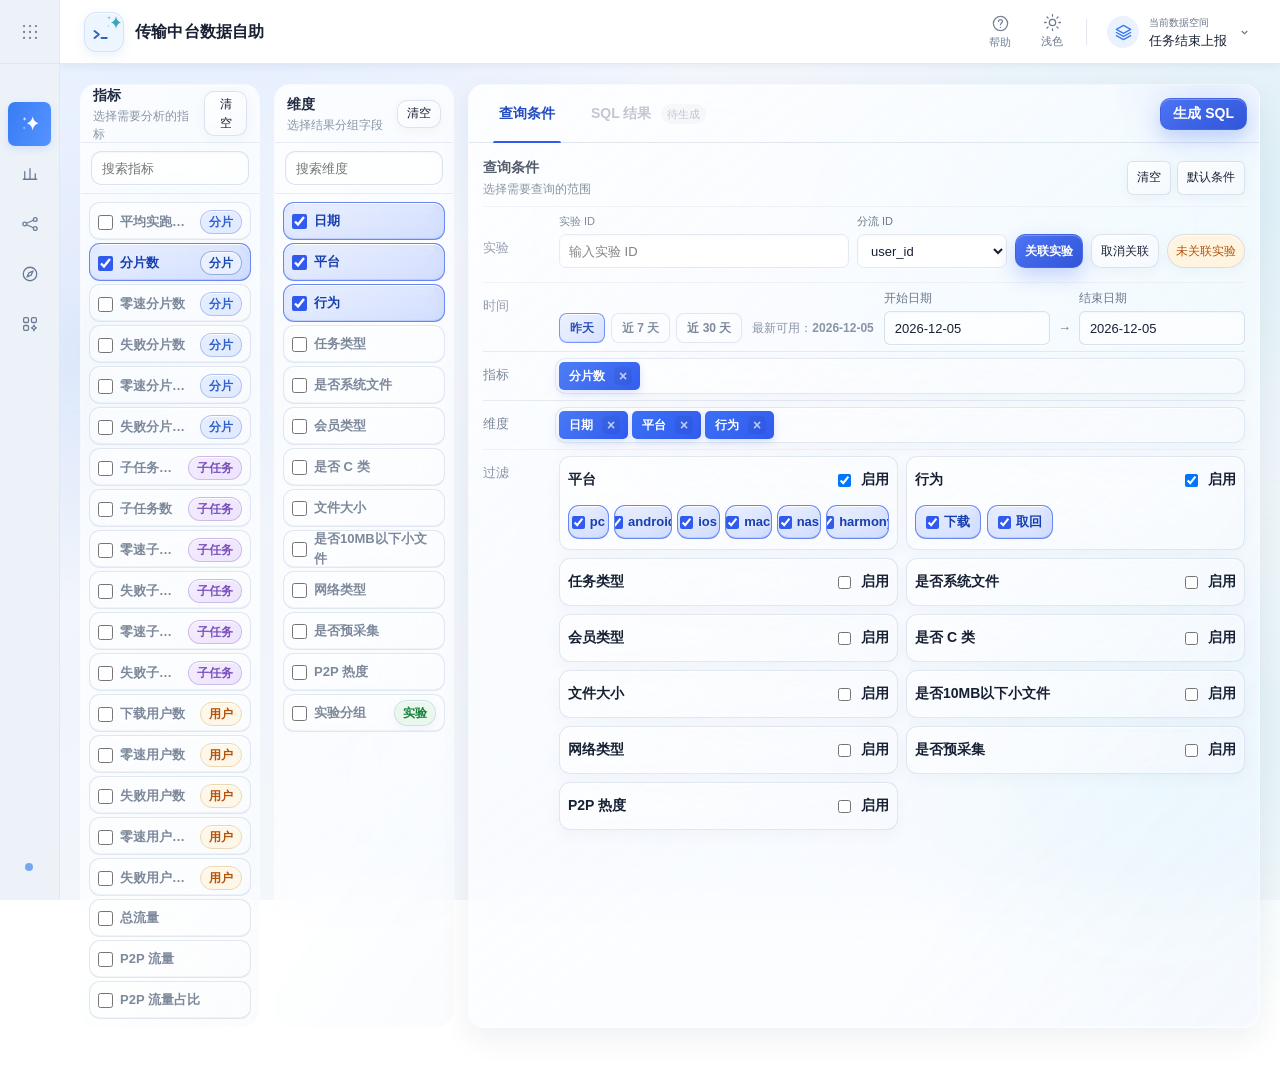
==== commit e0c971a7: "完善深浅色适配并增加一键主题切换" ====
--- a/app.html
+++ b/app.html
@@ -851,6 +851,99 @@
   @media(prefers-color-scheme:dark){.app-drawer{background:#141e2d;border-color:#263248}.drawer-toggle{border-color:#263248;color:#9aaec9}.app-drawer .nav button:hover{background:#233650!important}.app-drawer .nav button{color:#9cafca!important}.app-drawer .nav button.active{color:#fff!important}.header-actions .workspace-symbol{background:#20375b;color:#89b5ff}}
   @media(prefers-reduced-motion:reduce){.app-drawer,.drawer-label{transition:none}}
 </style>
+<style id="app-theme-style">.theme-toggle{flex:none;order:0;display:flex;flex-direction:column;align-items:center;justify-content:center;gap:1px;width:36px;height:42px;padding:0;border:0;border-radius:6px;background:transparent;color:var(--muted,#596579);cursor:pointer;font-family:inherit;font-size:11px}
+.theme-toggle svg{width:19px;height:19px}.theme-toggle:hover{background:var(--soft,#f2f5fb);color:var(--blue,#315bef)}
+.theme-toggle:focus-visible{outline:2px solid var(--blue,#315bef);outline-offset:3px}
+:root[data-theme="light"]{color-scheme:light}
+:root[data-theme="dark"]{color-scheme:dark;--bg:#10151e;--panel:#192231;--soft:#202d40;--text:#edf2fa;--muted:#b0bdcf;--line:#39495f;--blue:#aac5ff;--blue2:#92b5ff;--teal:#81ded7;--amber:#f3c17e;--red:#ffaaa4;--green:#89dda8;--violet:#c9b4ff}
+html[data-theme="dark"] body{background:#10151e!important;color:var(--text)}
+html[data-theme="dark"] .topbar,html[data-theme="dark"] dialog,html[data-theme="dark"] .workspace-popover{background:#192231!important;color:var(--text);border-color:var(--line)!important}
+html[data-theme="dark"] .dialog-head,html[data-theme="dark"] .pane-head,html[data-theme="dark"] .pane-search{background:#1d293b!important}
+html[data-theme="dark"] .card,html[data-theme="dark"] .field-pane,html[data-theme="dark"] .side-detail,html[data-theme="dark"] .canvas-section{background:#192231!important;color:var(--text)}
+html[data-theme="dark"] input,html[data-theme="dark"] select,html[data-theme="dark"] textarea{color:var(--text);color-scheme:dark}
+html[data-theme="dark"] input::placeholder,html[data-theme="dark"] textarea::placeholder{color:#a7b5ca!important;opacity:1}
+html[data-theme="dark"] option{background:#202d40;color:#edf2fa}
+html[data-theme="dark"] .header-actions .help-document,html[data-theme="dark"] .theme-toggle,html[data-theme="dark"] .drawer-toggle,html[data-theme="dark"] .drawer-section,html[data-theme="dark"] .drawer-bottom{color:#b0bdcf}
+html[data-theme="dark"] .wp-stats,html[data-theme="dark"] .wp-detail-source,html[data-theme="dark"] .wp-table thead th{background:#202d40!important}
+html[data-theme="dark"] .wp-review-tag{color:#f3c17e;background:#49371e}
+html[data-theme="dark"] .wp-review{background:#352d21;color:#f7deba}
+html[data-theme="dark"] .wp-table tbody tr:hover{background:#223149}
+html[data-theme="dark"] .wp-view.active,html[data-theme="dark"] .wp-dashboard,html[data-theme="dark"] .wp-open,html[data-theme="dark"] .source-link{color:#aac5ff}
+html[data-theme="dark"] .wp-table .metric-name-link{color:#edf2fa}
+/* SQL surfaces are intentionally invariant across all page themes. */
+html .production-sql{background:#111b2b!important;color:#dce6f5!important;border-color:#26344a!important;color-scheme:dark}
+html .production-sql code{color:inherit!important;background:none!important}
+html .sql-shell,html .sql-code,html .table-logic-sql{background:#101827!important;color:#d9e5f7!important;color-scheme:dark}
+html .sql-toolbar{background:#182337!important;color:#dbe8ff!important}
+html .sql-toolbar .btn{background:#25344e!important;color:#dbe8ff!important;border-color:#41516a!important}
+html .production-sql .kw,html .production-sql .fn{color:#a9c6ff!important}html .production-sql .str{color:#b8deb7!important}html .production-sql .com{color:#8da0b9!important}
+html .sql-code .kw{color:#8cb4ff!important}html .sql-code .str{color:#8ee7ba!important}html .sql-code .num{color:#ffc978!important}html .sql-code .com{color:#8da0b9!important}html .sql-code .alias{color:#e8a6dc!important}html .sql-code .fn{color:#70d8d4!important}
+html .source-code-line.source-highlight{background:#344967!important;outline-color:#789bca!important}
+html[data-theme="dark"] .btn.primary{background:#315fbd!important;color:#fff!important}
+html[data-theme="dark"] .validation .pass{color:#9ce4b1!important;background:#203b2c!important}html[data-theme="dark"] .validation .risk{color:#f6ce90!important;background:#423321!important}html[data-theme="dark"] .validation .fail{color:#ffc0ba!important;background:#492b2e!important}
+html[data-theme="dark"] .wrap .card p,html[data-theme="dark"] .wrap .hero p,html[data-theme="dark"] .wrap .footer,html[data-theme="dark"] .wrap .eyebrow{color:var(--muted)}
+html[data-theme="dark"] .wrap .badge,html[data-theme="dark"] .wrap .icon{background:#263b5c!important;color:#c0d5ff!important;border-color:var(--line)}
+html[data-theme="dark"] .wrap .go{color:#aac5ff}
+html[data-theme="dark"] .hero p,html[data-theme="dark"] .source-caption,html[data-theme="dark"] .pane-head small,html[data-theme="dark"] .canvas-title p,html[data-theme="dark"] .metric-summary-label{color:var(--muted)!important}
+@media(max-width:430px){.header-actions{gap:5px!important}.header-actions .help-document,.theme-toggle{width:30px}.workspace-identity strong{max-width:70px;overflow:hidden;text-overflow:ellipsis;white-space:nowrap}body .topbar .brand{font-size:12px!important}}
+</style>
+<script id="app-theme-script">(() => {
+  const key = 'transmission-color-mode';
+  const media = matchMedia('(prefers-color-scheme: dark)');
+  const valid = value => ['system', 'dark', 'light'].includes(value) ? value : 'system';
+  let mode = 'system';
+  try { mode = valid(localStorage.getItem(key)); } catch {}
+  // Retain existing dark rules and their cascade order, but make their media
+  // conditions respond to the explicit preference instead of only the OS.
+  const rules = [];
+  function collect(list) {
+    for (const rule of list) {
+      if (rule instanceof CSSMediaRule && /prefers-color-scheme\s*:\s*dark/.test(rule.conditionText)) {
+        rules.push({rule, query: rule.conditionText});
+      }
+      if (rule.cssRules) collect(rule.cssRules);
+    }
+  }
+  for (const sheet of document.styleSheets) {
+    try { collect(sheet.cssRules); } catch {}
+  }
+  function apply() {
+    const dark = mode === 'dark' || (mode === 'system' && media.matches);
+    document.documentElement.dataset.theme = dark ? 'dark' : 'light';
+    document.documentElement.dataset.colorMode = mode;
+    document.documentElement.style.colorScheme = dark ? 'dark' : 'light';
+    for (const {rule, query} of rules) {
+      rule.media.mediaText = query.replace(/\(prefers-color-scheme\s*:\s*dark\)/g, dark ? '(min-width: 0px)' : '(max-width: -1px)');
+    }
+    const toggle = document.getElementById('themeToggle');
+    if (toggle) {
+      toggle.querySelector('span').textContent = dark ? '深色' : '浅色';
+      toggle.title = toggle.ariaLabel = dark ? '切换为浅色模式' : '切换为深色模式';
+      toggle.querySelector('svg').innerHTML = dark
+        ? '<path d="M20 14a8 8 0 0 1-10-10 8 8 0 1 0 10 10Z" fill="none" stroke="currentColor" stroke-width="1.6"/>'
+        : '<circle cx="12" cy="12" r="4" fill="none" stroke="currentColor" stroke-width="1.6"/><path d="M12 2v2m0 16v2M2 12h2m16 0h2M5 5l1.5 1.5m11 11L19 19M5 19l1.5-1.5m11-11L19 5" stroke="currentColor" stroke-width="1.6" stroke-linecap="round"/>';
+    }
+    window.dispatchEvent(new CustomEvent('app-theme-change', {detail:{mode, theme:dark?'dark':'light'}}));
+  }
+  window.appTheme = {set(value) {mode=valid(value);try{localStorage.setItem(key,mode)}catch{}apply();}, get mode(){return mode;}};
+  apply();
+  media.addEventListener('change', apply);
+  window.addEventListener('storage', event => {if(event.key===key || event.key===null){mode=valid(event.newValue);apply();}});
+  document.addEventListener('DOMContentLoaded', () => {
+    const help = document.querySelector('.help-document');
+    if (help) {
+      const toggle = document.createElement('button');
+      toggle.id = 'themeToggle';
+      toggle.className = 'theme-toggle';
+      toggle.type = 'button';
+      toggle.innerHTML = '<svg viewBox="0 0 24 24" aria-hidden="true"></svg><span></span>';
+      help.after(toggle);
+      toggle.addEventListener('click', () => window.appTheme.set(document.documentElement.dataset.theme === 'dark' ? 'light' : 'dark'));
+    }
+    apply();
+  });
+})();
+</script>
 </head>
 <body>
   <aside class="app-drawer" id="appDrawer" aria-label="应用菜单">
@@ -1188,12 +1281,12 @@
 
     function showPage(page){if($('#dataSpace').value==='heartbeat'&&!['toolkit','platforms'].includes(page))page='heartbeat';state.page=page;$$('.page').forEach(p=>p.classList.toggle('active',p.id==='page-'+page));$$('.nav button').forEach(b=>b.classList.toggle('active',b.dataset.page===(page==='heartbeat'?'lineage':page)));window.scrollTo(0,0);requestAnimationFrame(()=>window.scrollTo(0,0));if(page==='builder')renderSummary();}
     $$('.nav button').forEach(b=>b.onclick=()=>showPage(b.dataset.page));$$('[data-go-builder]').forEach(b=>b.onclick=()=>showPage('builder'));
-    const toolkitFrame=$('#toolkitFrame');let toolkitResizeObserver=null;const toolkitThemeMedia=window.matchMedia('(prefers-color-scheme: dark)');
-    function syncToolkitTheme(doc=toolkitFrame.contentDocument){if(!doc?.body)return;doc.body.classList.add('embedded');doc.body.classList.toggle('light',!toolkitThemeMedia.matches)}
+    const toolkitFrame=$('#toolkitFrame');let toolkitResizeObserver=null;
+    function syncToolkitTheme(doc=toolkitFrame.contentDocument){if(!doc?.body)return;doc.body.classList.add('embedded');doc.body.classList.toggle('light',document.documentElement.dataset.theme!=="dark")}
     const viewportWorkspaces=['#page-builder .workbench','#page-metrics .meta-metric-grid','#page-lineage #tableLineage .lineage-layout','#page-lineage #fieldLineage .field-layout','#page-heartbeat #hbTableView .lineage-layout','#page-heartbeat #hbFieldView .field-layout'];
     function syncViewportWorkspaces(){viewportWorkspaces.forEach(selector=>{const el=$(selector);if(!el)return;if(window.innerWidth<=980){el.style.minHeight='';return}if(el.offsetParent===null)return;const top=Math.max(68,el.getBoundingClientRect().top),height=Math.max(420,window.innerHeight-top-40);el.style.minHeight=height+'px'})}
     function bindToolkitAutoHeight(){try{const doc=toolkitFrame.contentDocument,app=doc&&doc.querySelector('.app-shell');if(!app)return;syncToolkitTheme(doc);const sync=()=>{const available=Math.max(520,window.innerHeight-toolkitFrame.getBoundingClientRect().top-24),content=Math.ceil(app.scrollHeight);toolkitFrame.style.height=Math.max(available,content)+'px'};if(toolkitResizeObserver)toolkitResizeObserver.disconnect();toolkitResizeObserver=new ResizeObserver(sync);toolkitResizeObserver.observe(app);doc.addEventListener('click',()=>requestAnimationFrame(sync));window.addEventListener('resize',sync,{passive:true});sync()}catch(e){/* Same-origin local tool is expected; keep CSS fallback height otherwise. */}}
-    toolkitFrame.addEventListener('load',bindToolkitAutoHeight);toolkitThemeMedia.addEventListener('change',()=>syncToolkitTheme());if(toolkitFrame.contentDocument?.readyState==='complete')bindToolkitAutoHeight();
+    toolkitFrame.addEventListener('load',bindToolkitAutoHeight);window.addEventListener('app-theme-change',()=>syncToolkitTheme());if(toolkitFrame.contentDocument?.readyState==='complete')bindToolkitAutoHeight();
     window.addEventListener('resize',syncViewportWorkspaces,{passive:true});document.addEventListener('click',()=>requestAnimationFrame(syncViewportWorkspaces));requestAnimationFrame(syncViewportWorkspaces);
     ['metricSearch','metricCategory','metricGrain'].forEach(id=>$('#'+id).addEventListener('input',renderMetrics));
     function useMetric(id){state.selectedMetrics.add(id);renderBuilderMetrics();renderSummary();showPage('builder');goStep(2);$('#metricDialog').close();}
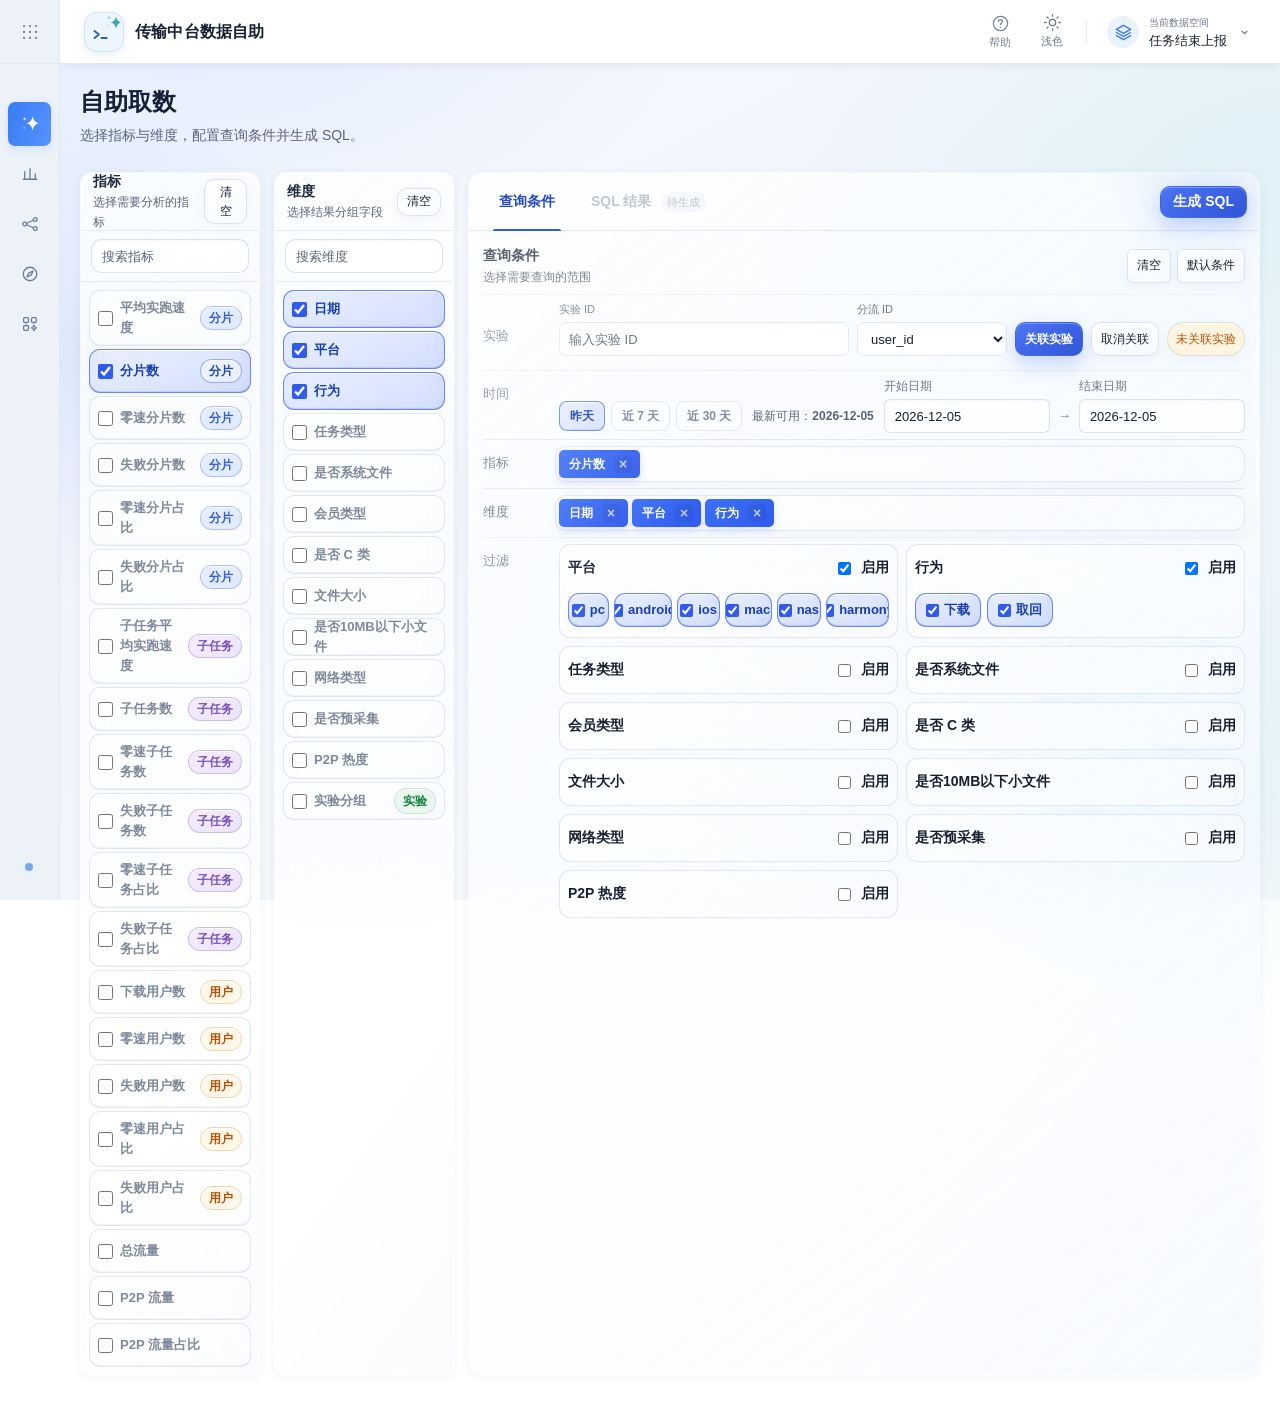
==== commit 03142ccc: "统一页面样式并优化血缘表名、维表关联连线" ====
--- a/app.html
+++ b/app.html
@@ -886,6 +886,37 @@
 html[data-theme="dark"] .wrap .go{color:#aac5ff}
 html[data-theme="dark"] .hero p,html[data-theme="dark"] .source-caption,html[data-theme="dark"] .pane-head small,html[data-theme="dark"] .canvas-title p,html[data-theme="dark"] .metric-summary-label{color:var(--muted)!important}
 @media(max-width:430px){.header-actions{gap:5px!important}.header-actions .help-document,.theme-toggle{width:30px}.workspace-identity strong{max-width:70px;overflow:hidden;text-overflow:ellipsis;white-space:nowrap}body .topbar .brand{font-size:12px!important}}
+
+/* Shared page hierarchy, surface elevation and readable secondary text. */
+:root{--ui-muted:#596579;--ui-shadow:0 2px 8px rgba(35,52,88,.06);--ui-shadow-hover:0 4px 12px rgba(35,52,88,.1)}
+:root[data-theme="dark"]{--ui-muted:#b0bdcf;--ui-shadow:0 2px 8px rgba(0,0,0,.18);--ui-shadow-hover:0 4px 12px rgba(0,0,0,.24)}
+main .page>.hero,main #page-metrics>.wp-hero{display:flex;align-items:center;justify-content:space-between;gap:16px;margin:0 0 24px!important;padding:0;min-height:64px!important}
+main .page>.hero h1{margin:0;font-size:24px!important;font-weight:700;line-height:32px;letter-spacing:0}
+main .page>.hero p{margin:6px 0 0;font-size:13px;line-height:22px;color:var(--ui-muted)!important}
+main .platform-section-title{font-size:16px;line-height:24px}
+main .page :is(.card,.toolbar,.field-pane,.canvas-section,.side-detail,.field-list,.wp-stats,.wp-sidebar){box-shadow:var(--ui-shadow)!important;border-radius:12px}
+main .page :is(.filter-card,.detail-block,.chain-node,.fresh-item,.graph-node,.grain-meta-group){box-shadow:none!important}
+main .page .platform-card:hover{box-shadow:var(--ui-shadow-hover)!important}
+main .page .toolkit-shell{box-shadow:none!important;border-radius:0}
+#page-builder .metric-pane .flat-metric-choice{height:auto;min-height:44px!important;grid-template-columns:15px minmax(0,1fr) auto;align-items:center}
+#page-builder .metric-pane .flat-metric-choice strong{white-space:normal;overflow:visible;text-overflow:clip;overflow-wrap:anywhere;line-height:20px}
+main .page :is(.pane-head span,.pane-head small,.canvas-title p,.fresh-inline,.graph-node small,.meta-list dt,.wp-meta,.wp-muted,.wp-results,.wp-footer,.wp-source,.source-caption,.metric-summary-label,.wp-edition,.wp-stats span,.platform-card p){font-size:12px!important;line-height:1.65;color:var(--ui-muted)!important}
+main .page .wp-table thead th{font-size:12px;color:var(--ui-muted)!important}
+main .page :is(input,textarea)::placeholder{color:var(--ui-muted)!important;opacity:1}
+main .page :is(.wp-sidebar h2,#wpCategories button span:last-child,.wp-detail-item dt,.wp-detail-item dt small,.wp-inline-fields>span){font-size:12px!important;color:var(--ui-muted)!important}
+@media(max-width:640px){main .page>.hero,main #page-metrics>.wp-hero{align-items:flex-start;flex-direction:column;gap:10px;margin-bottom:20px}main .page>.hero h1{font-size:22px!important;line-height:30px}}
+
+/* Subtle outlines separate lineage table cards from the canvas. */
+html[data-theme="light"] :is(#page-lineage,#page-heartbeat) .graph-node{border-width:1px!important;border-color:#d8e1ec!important}
+html[data-theme="dark"] :is(#page-lineage,#page-heartbeat) .graph-node{border-width:1px!important;border-color:#3c4b60!important}
+html :is(#page-lineage,#page-heartbeat) .graph-node:hover{border-color:color-mix(in srgb,var(--blue) 40%,var(--line))!important}
+html :is(#page-lineage,#page-heartbeat) .graph-node.active{border-color:color-mix(in srgb,var(--blue) 60%,var(--line))!important}
+
+/* Dimension inputs share the preceding stage; their connectors enter the next stage. */
+#page-lineage .lineage-flow-grid{position:relative}
+#page-lineage .lineage-dim-connectors{position:absolute;inset:0;width:100%;height:100%;overflow:visible;pointer-events:none;color:#a08ac7}
+#page-lineage .lineage-dim-connectors path{fill:none;stroke:currentColor;stroke-width:1.2;stroke-dasharray:4 3}
+#page-lineage .lineage-dim-connectors text{fill:var(--ui-muted);font-size:11px}
 </style>
 <script id="app-theme-script">(() => {
   const key = 'transmission-color-mode';
@@ -996,6 +1027,7 @@
     </section>
 
     <section class="page active" id="page-builder">
+      <div class="hero"><div><h1>自助取数</h1><p>选择指标与维度，配置查询条件并生成 SQL。</p></div></div>
       <div id="stepper" class="hidden"></div>
       <div class="workbench">
         <aside class="card field-pane metric-pane">
@@ -1045,7 +1077,7 @@
               <select class="control" id="lineageDirection"><option value="all">查看全链路</option><option value="up">仅查看上游</option><option value="down">仅查看下游</option></select>
               <select class="control" id="lineageDepth"><option value="1">展开一级</option><option value="2">展开二级</option><option value="3" selected>展开三级</option></select>
               <button class="btn" id="fullscreenLineage">全屏查看</button>
-              <div class="legend"><span style="--c:#64748b">原始表</span><span style="--c:#2563eb">DWD</span><span style="--c:#087f7b">DWS</span><span style="--c:#b45309">ADS</span><span style="--c:#7c3aed">DIM</span><span style="--c:#0e7490">查询关联</span></div>
+              <div class="legend"><span style="--c:#64748b">原始表</span><span style="--c:#2563eb">DWD</span><span style="--c:#087f7b">DWS</span><span style="--c:#b45309">ADS</span><span style="--c:#7c3aed">DIM</span></div>
             </div>
             <div class="graph" id="tableGraph"></div>
           </div>
@@ -1099,6 +1131,7 @@
     </section>
 
     <section class="page" id="page-platforms" aria-label="平台导航">
+      <div class="hero"><div><h1>平台导航</h1><p>快速访问查询、调度、看板与数据资产平台。</p></div></div>
       <section aria-labelledby="quickPlatformsTitle">
         <h2 id="quickPlatformsTitle" class="platform-section-title">常用平台快速导航</h2>
         <div class="platform-grid" id="platformGrid"></div>
@@ -1110,8 +1143,9 @@
     </section>
 
     <section class="page" id="page-toolkit">
+      <div class="hero"><div><h1>常用工具</h1><p>使用格式转换、开发辅助与数据计算工具。</p></div></div>
       <div class="card toolkit-shell">
-        <iframe class="toolkit-frame" id="toolkitFrame" title="常用工具" src="dev_toolkit.html?embedded=1&v=20260824b" loading="lazy" allow="clipboard-read; clipboard-write"></iframe>
+        <iframe class="toolkit-frame" id="toolkitFrame" title="常用工具" src="dev_toolkit.html?embedded=1&v=20260923design" loading="lazy" allow="clipboard-read; clipboard-write"></iframe>
         <div class="toolkit-fallback" id="toolkitFallback">常用工具暂时无法加载。<a class="toolkit-frame-link" href="dev_toolkit.html" target="_blank" rel="noopener noreferrer">在新窗口打开常用工具 →</a></div>
       </div>
     </section>
@@ -1350,11 +1384,31 @@
     $('#saveExperimentInline').onclick=()=>{const id=$('#experimentIdInline').value.trim(),message=$('#experimentInlineMessage');if(!/^[a-zA-Z0-9_-]{8,64}$/.test(id)){message.textContent='实验 ID 需为 8–64 位字母、数字、下划线或连字符。';message.style.color='var(--red)';return}state.experiment={enabled:true,id,entity:$('#experimentEntityInline').value};$('#experimentBadge').textContent=`实验 ${id} · ${state.experiment.entity}`;$('#experimentBadge').className='tag ok';message.textContent='';invalidateSql();renderSummary()};$('#clearExperimentInline').onclick=()=>{state.experiment={enabled:false,id:'',entity:'user_id'};$('#experimentIdInline').value='';$('#experimentEntityInline').value='user_id';$('#experimentBadge').textContent='未关联实验';$('#experimentBadge').className='tag warn';$('#experimentInlineMessage').textContent='';state.outputDims.delete('segment_name');invalidateSql();renderDimensions();renderSummary()};
 
     const typeColor={raw:'#64748b',dwd:'#2563eb',dws:'#087f7b',ads:'#b45309',dim:'#7c3aed',ref:'#0891b2',query:'#0e7490'};
-    function renderGraph(){const q=$('#tableSearch').value.trim().toLowerCase(),selected=tableById(state.selectedTable),direction=$('#lineageDirection').value,depth=+$('#lineageDepth').value;let allowed=new Set(tables.map(t=>t.id));if(direction!=='all'){allowed=new Set([selected.id]);let frontier=[selected.id];for(let i=0;i<depth;i++){frontier=[...new Set(frontier.flatMap(id=>direction==='up'?tableById(id).up:tableById(id).down))];frontier.forEach(id=>allowed.add(id))}}const list=tables.filter(t=>allowed.has(t.id)&&!t.isDim&&!t.isQuery),dimList=tables.filter(t=>t.isDim&&!t.isQuery&&(direction==='all'||allowed.has(t.id))),queryList=tables.filter(t=>t.isQuery&&(direction==='all'||allowed.has(t.id))),layers=[...new Set(list.map(t=>t.layer))].sort((a,b)=>a-b),titles=['原始日志','小时明细','分片去重','统一事实表','dw_xlyun.dws_xlyun_transfer_download_seqid_d_inc','dw_xlyun.dws_xlyun_transfer_download_sub_task_d_inc','看板应用'],node=t=>`<button class="graph-node ${t.id===state.selectedTable?'active':''}" style="--node:${typeColor[t.type]};${q&&`${t.cn} ${t.name}`.toLowerCase().includes(q)?'box-shadow:0 0 0 4px #fbbf24;':''}" data-table="${t.id}"><span class="tag">${t.type.toUpperCase()}</span><strong>${esc(t.name)}</strong><small>${t.grain} · ${t.frequency}</small></button>`,layerColumn=layer=>layer*2+1,productionTargets=list.map(target=>({target,inputs:dimList.filter(x=>x.down.includes(target.id))})).filter(x=>x.inputs.length),abTable=queryList.find(x=>x.id==='ab_query');$('#tableGraph').innerHTML=`<div class="lineage-flow-grid">${productionTargets.map(({target,inputs})=>`<div class="lineage-production-satellite" style="grid-column:${layerColumn(target.layer)};grid-row:1"><div class="lineage-step-inputs">${inputs.map(node).join('')}</div></div><div class="lineage-production-link" style="grid-column:${layerColumn(target.layer)};grid-row:2"></div>`).join('')}${layers.map(layer=>`<div class="lineage-main-title" style="grid-column:${layerColumn(layer)}">${titles[layer]}</div>`).join('')}${layers.map(layer=>`<div class="lineage-main-layer" style="grid-column:${layerColumn(layer)}">${list.filter(t=>t.layer===layer).map(node).join('')}</div>`).join('')}${layers.slice(1).map(layer=>`<div class="lineage-main-arrow" style="grid-column:${layerColumn(layer)-1}">→</div>`).join('')}${abTable&&list.some(t=>t.id==='dws')&&list.some(t=>t.id==='task_dws')?`<div class="lineage-ab-bridge" style="grid-column:${layerColumn(4)}/${layerColumn(5)+1}"><span class="bridge-left"></span><span class="bridge-horizontal"></span><span class="bridge-right"></span><span class="bridge-center"></span><em>按需关联</em></div><div class="lineage-ab-holder" style="grid-column:${layerColumn(4)}/${layerColumn(5)+1}">${node(abTable)}</div>`:''}</div>`;$$('[data-table]',$('#tableGraph')).forEach(b=>b.onclick=()=>{state.selectedTable=b.dataset.table;renderGraph();renderTableDetail()});}
+    // Short labels only; physical table names remain intact for SQL and lineage matching.
+    function lineageTableLabel(name){return String(name).replace(/^dw_xlyun\./,'')}
+    let dimensionConnectorObserver;
+    function renderGraph(){const q=$('#tableSearch').value.trim().toLowerCase(),selected=tableById(state.selectedTable),direction=$('#lineageDirection').value,depth=+$('#lineageDepth').value;let allowed=new Set(tables.map(t=>t.id));if(direction!=='all'){allowed=new Set([selected.id]);let frontier=[selected.id];for(let i=0;i<depth;i++){frontier=[...new Set(frontier.flatMap(id=>direction==='up'?tableById(id).up:tableById(id).down))];frontier.forEach(id=>allowed.add(id))}}const list=tables.filter(t=>allowed.has(t.id)&&!t.isDim&&!t.isQuery),dimList=tables.filter(t=>t.isDim&&!t.isQuery&&(direction==='all'||allowed.has(t.id))),layers=[...new Set(list.map(t=>t.layer))].sort((a,b)=>a-b),titles=['原始日志','小时明细','分片去重','统一事实表','分片汇总','子任务汇总','看板应用'],node=t=>`<button class="graph-node ${t.id===state.selectedTable?'active':''}" style="--node:${typeColor[t.type]};${q&&`${t.cn} ${t.name}`.toLowerCase().includes(q)?'box-shadow:0 0 0 4px #fbbf24;':''}" data-table="${t.id}"><span class="tag">${t.type.toUpperCase()}</span><strong>${esc(lineageTableLabel(t.name))}</strong><small>${t.grain} · ${t.frequency}</small></button>`,layerColumn=layer=>layer*2+1,productionTargets=list.map(target=>({target,inputs:dimList.filter(x=>x.down.includes(target.id))})).filter(x=>x.inputs.length);$('#tableGraph').innerHTML=`<div class="lineage-flow-grid">${productionTargets.map(({target,inputs})=>`<div class="lineage-production-satellite" style="grid-column:${layerColumn(target.layer-1)};grid-row:1"><div class="lineage-step-inputs">${inputs.map(node).join('')}</div></div>`).join('')}${layers.map(layer=>`<div class="lineage-main-title" style="grid-column:${layerColumn(layer)}">${esc(lineageTableLabel(titles[layer]))}</div>`).join('')}${layers.map(layer=>`<div class="lineage-main-layer" style="grid-column:${layerColumn(layer)}">${list.filter(t=>t.layer===layer).map(node).join('')}</div>`).join('')}${layers.slice(1).map(layer=>`<div class="lineage-main-arrow" style="grid-column:${layerColumn(layer)-1}">→</div>`).join('')}</div>`;
+      const grid=$('.lineage-flow-grid',$('#tableGraph'));
+      grid.insertAdjacentHTML('afterbegin','<svg class="lineage-dim-connectors" aria-hidden="true"></svg>');
+      const drawDimensionConnectors=()=>{
+        const base=grid.getBoundingClientRect();if(!base.width)return;
+        const pieces=[];
+        productionTargets.forEach(({target,inputs})=>{
+          const end=grid.querySelector(`[data-table="${target.id}"]`).getBoundingClientRect();
+          const starts=inputs.map(input=>grid.querySelector(`[data-table="${input.id}"]`).getBoundingClientRect());
+          const tx=end.left-base.left,ty=end.top-base.top+end.height/2-18,mx=(Math.max(...starts.map(start=>start.right-base.left))+tx)/2;
+          const ys=starts.map(start=>start.top+start.height/2-base.top);
+          starts.forEach((start,index)=>pieces.push(`<path d="M ${start.right-base.left} ${ys[index]} H ${mx}"/>`));
+          pieces.push(`<path d="M ${mx} ${Math.min(...ys,ty)} V ${Math.max(...ys,ty)} M ${mx} ${ty} H ${tx-3}"/><path d="M ${tx-8} ${ty-4} L ${tx-3} ${ty} L ${tx-8} ${ty+4}" style="stroke-dasharray:none"/>`);
+        });
+        grid.querySelector('.lineage-dim-connectors').innerHTML=pieces.join('');
+      };
+      dimensionConnectorObserver?.disconnect();dimensionConnectorObserver=new ResizeObserver(drawDimensionConnectors);dimensionConnectorObserver.observe(grid);requestAnimationFrame(drawDimensionConnectors);
+      $$('[data-table]',$('#tableGraph')).forEach(b=>b.onclick=()=>{state.selectedTable=b.dataset.table;renderGraph();renderTableDetail()});}
     function renderTableDetail(){
       const t=tableById(state.selectedTable),currentStage=production.stages.find(s=>s.table===t.name);
-      const related=ids=>ids.length?ids.map(id=>{const r=tableById(id),stage=production.stages.find(s=>s.table===r.name);return `<button class="table-related" ${stage?`data-source-stage="${stage.id}" data-source-line="${stage.line}" aria-label="查看${esc(r.name)}线上 SQL"`:'disabled'}><strong>${esc(r.name)}</strong><small>${stage?'查看线上 SQL':'未提供加工 SQL'}</small></button>`}).join(''):'<p class="table-no-related">无</p>';
-      $('#tableDetailPanel').innerHTML=`<div class="table-detail-title"><span class="tag">${esc(t.type.toUpperCase())}</span><h2>${esc(t.name)}</h2></div><div class="table-current-sql">${currentStage?`<button class="btn" data-source-stage="${currentStage.id}" data-source-line="${currentStage.line}">查看当前表 SQL</button>`:'<span class="source-caption">当前表未提供加工 SQL</span>'}</div><p class="table-description">${esc(t.note)}</p><dl class="table-facts"><div><dt>数据粒度</dt><dd>${esc(t.grain)}</dd></div><div><dt>更新频率</dt><dd>${esc(t.frequency)}</dd></div></dl><section class="table-relations"><h3>上游表 <span>${t.up.length}</span></h3>${related(t.up)}</section><section class="table-relations"><h3>下游表 <span>${t.down.length}</span></h3>${related(t.down)}</section><div class="side-links"><button class="btn small" data-direction="up">仅看上游</button><button class="btn small" data-direction="down">仅看下游</button></div>`;
+      const related=ids=>ids.length?ids.map(id=>{const r=tableById(id),stage=production.stages.find(s=>s.table===r.name);return `<button class="table-related" ${stage?`data-source-stage="${stage.id}" data-source-line="${stage.line}" aria-label="查看${esc(lineageTableLabel(r.name))}线上 SQL"`:'disabled'}><strong>${esc(lineageTableLabel(r.name))}</strong><small>${stage?'查看线上 SQL':'未提供加工 SQL'}</small></button>`}).join(''):'<p class="table-no-related">无</p>';
+      $('#tableDetailPanel').innerHTML=`<div class="table-detail-title"><span class="tag">${esc(t.type.toUpperCase())}</span><h2>${esc(lineageTableLabel(t.name))}</h2></div><div class="table-current-sql">${currentStage?`<button class="btn" data-source-stage="${currentStage.id}" data-source-line="${currentStage.line}">查看当前表 SQL</button>`:'<span class="source-caption">当前表未提供加工 SQL</span>'}</div><p class="table-description">${esc(t.note)}</p><dl class="table-facts"><div><dt>数据粒度</dt><dd>${esc(t.grain)}</dd></div><div><dt>更新频率</dt><dd>${esc(t.frequency)}</dd></div></dl><section class="table-relations"><h3>上游表 <span>${t.up.length}</span></h3>${related(t.up)}</section><section class="table-relations"><h3>下游表 <span>${t.down.length}</span></h3>${related(t.down)}</section><div class="side-links"><button class="btn small" data-direction="up">仅看上游</button><button class="btn small" data-direction="down">仅看下游</button></div>`;
       $$('[data-direction]',$('#tableDetailPanel')).forEach(b=>b.onclick=()=>{$('#lineageDirection').value=b.dataset.direction;renderGraph()});
       bindProduction($('#tableDetailPanel'));
     }
@@ -1525,7 +1579,7 @@
     function wpTabButton(view,label){return `<button class="wp-view ${whitepaperView===view?'active':''}" data-wp-view="${view}" aria-pressed="${whitepaperView===view}">${label}</button>`}
     function wpInit(){
       const root = $('#page-metrics');
-      root.innerHTML = `<div class="hero wp-hero"><div><div class="wp-eyebrow">传输中台 · 数据资产</div><h1>指标中心</h1><p>查口径、找看板，追溯每个指标的取数依据。</p></div><span class="wp-edition">任务结束上报</span></div>
+      root.innerHTML = `<div class="hero wp-hero"><div><h1>指标中心</h1><p>查口径、找看板，追溯每个指标的取数依据。</p></div><span class="wp-edition">任务结束上报</span></div>
         <div class="wp-stats"><div><strong>${whitepaper.metrics.length}</strong><span>指标</span></div><div><strong>${new Set(whitepaper.metrics.map(m=>m.category)).size}</strong><span>业务分类</span></div><div><strong>${new Set(whitepaper.metrics.filter(m=>m.bi==='✅').map(m=>m.dashboard.trim())).size}</strong><span>关联看板</span></div><div><strong>${whitepaper.dimensions.length}</strong><span>维度</span></div></div>
         <div class="wp-layout"><aside class="card wp-sidebar"><h2>业务分类</h2><nav id="wpCategories" aria-label="业务分类"></nav></aside>
         <div class="wp-main"><div id="wpViews" class="wp-views"></div>
@@ -1619,10 +1673,10 @@
       let allowed=new Set(hbTables.map(t=>t.id));
       if(direction!=='all'){allowed=new Set([selected.id]);let frontier=[selected.id];for(let i=0;i<depth;i++){frontier=[...new Set(frontier.flatMap(id=>hbTableById(id)[direction==='up'?'up':'down']))];frontier.forEach(id=>allowed.add(id))}}
       const list=hbTables.filter(t=>allowed.has(t.id)),layers=[...new Set(list.map(t=>t.layer))].sort((a,b)=>a-b),titles=['原始日志','上报明细','心跳去重','主题聚合','看板应用'];
-      const node=t=>`<button class="graph-node ${t.id===selected.id?'active':''}" style="--node:${typeColor[t.type]||'#64748b'};${search&&`${t.cn} ${t.name}`.toLowerCase().includes(search)?'box-shadow:0 0 0 4px #fbbf24;':''}" data-hb-table="${t.id}"><span class="tag">${t.type.toUpperCase()}</span><strong>${esc(t.name)}</strong><small>${esc(t.grain)} · ${t.frequency}</small></button>`;
+      const node=t=>`<button class="graph-node ${t.id===selected.id?'active':''}" style="--node:${typeColor[t.type]||'#64748b'};${search&&`${t.cn} ${t.name}`.toLowerCase().includes(search)?'box-shadow:0 0 0 4px #fbbf24;':''}" data-hb-table="${t.id}"><span class="tag">${t.type.toUpperCase()}</span><strong>${esc(lineageTableLabel(t.name))}</strong><small>${esc(t.grain)} · ${t.frequency}</small></button>`;
       $('#hbGraph').innerHTML=`<div class="lineage-flow-grid" style="grid-template-columns:repeat(${Math.max(0,layers.length-1)},minmax(160px,1fr) 34px) minmax(160px,1fr);min-width:${layers.length*160+Math.max(0,layers.length-1)*34}px">${layers.map((layer,i)=>`<div class="lineage-main-title" style="grid-column:${i*2+1}">${titles[layer]}</div><div class="lineage-main-layer" style="grid-column:${i*2+1}">${list.filter(t=>t.layer===layer).map(node).join('')}</div>${i?`<div class="lineage-main-arrow" style="grid-column:${i*2}">→</div>`:''}`).join('')}</div>`;
-      const stage=hbStages[selected.id],related=ids=>ids.length?ids.map(id=>{const t=hbTableById(id),hasSql=!!hbStages[id];return `<button class="table-related" ${hasSql?`data-hb-source="${id}" data-hb-line="1" aria-label="查看${esc(t.name)}线上 SQL"`:'disabled'}><strong>${esc(t.name)}</strong><small>${hasSql?'查看线上 SQL':'未提供加工 SQL'}</small></button>`}).join(''):'<p class="table-no-related">无</p>';
-      $('#hbTableDetail').innerHTML=`<div class="table-detail-title"><span class="tag">${selected.type.toUpperCase()}</span><h2>${esc(selected.name)}</h2></div><div class="table-current-sql">${stage?`<button class="btn" data-hb-source="${stage.id}" data-hb-line="1">查看当前表 SQL</button>`:'<span class="source-caption">当前表未提供加工 SQL</span>'}</div><p class="table-description">${esc(selected.note)}</p><dl class="table-facts"><div><dt>数据粒度</dt><dd>${esc(selected.grain)}</dd></div><div><dt>更新频率</dt><dd>${selected.frequency}</dd></div></dl><section class="table-relations"><h3>上游表 <span>${selected.up.length}</span></h3>${related(selected.up)}</section><section class="table-relations"><h3>下游表 <span>${selected.down.length}</span></h3>${related(selected.down)}</section><div class="side-links"><button class="btn small" data-hb-direction="up">仅看上游</button><button class="btn small" data-hb-direction="down">仅看下游</button></div>`;
+      const stage=hbStages[selected.id],related=ids=>ids.length?ids.map(id=>{const t=hbTableById(id),hasSql=!!hbStages[id];return `<button class="table-related" ${hasSql?`data-hb-source="${id}" data-hb-line="1" aria-label="查看${esc(lineageTableLabel(t.name))}线上 SQL"`:'disabled'}><strong>${esc(lineageTableLabel(t.name))}</strong><small>${hasSql?'查看线上 SQL':'未提供加工 SQL'}</small></button>`}).join(''):'<p class="table-no-related">无</p>';
+      $('#hbTableDetail').innerHTML=`<div class="table-detail-title"><span class="tag">${selected.type.toUpperCase()}</span><h2>${esc(lineageTableLabel(selected.name))}</h2></div><div class="table-current-sql">${stage?`<button class="btn" data-hb-source="${stage.id}" data-hb-line="1">查看当前表 SQL</button>`:'<span class="source-caption">当前表未提供加工 SQL</span>'}</div><p class="table-description">${esc(selected.note)}</p><dl class="table-facts"><div><dt>数据粒度</dt><dd>${esc(selected.grain)}</dd></div><div><dt>更新频率</dt><dd>${selected.frequency}</dd></div></dl><section class="table-relations"><h3>上游表 <span>${selected.up.length}</span></h3>${related(selected.up)}</section><section class="table-relations"><h3>下游表 <span>${selected.down.length}</span></h3>${related(selected.down)}</section><div class="side-links"><button class="btn small" data-hb-direction="up">仅看上游</button><button class="btn small" data-hb-direction="down">仅看下游</button></div>`;
       bindHeartbeat($('#hbTableView'));
       $$('[data-hb-direction]').forEach(b=>b.onclick=()=>{$('#hbDirection').value=b.dataset.hbDirection;renderHeartbeat()});
       renderHeartbeatFields();
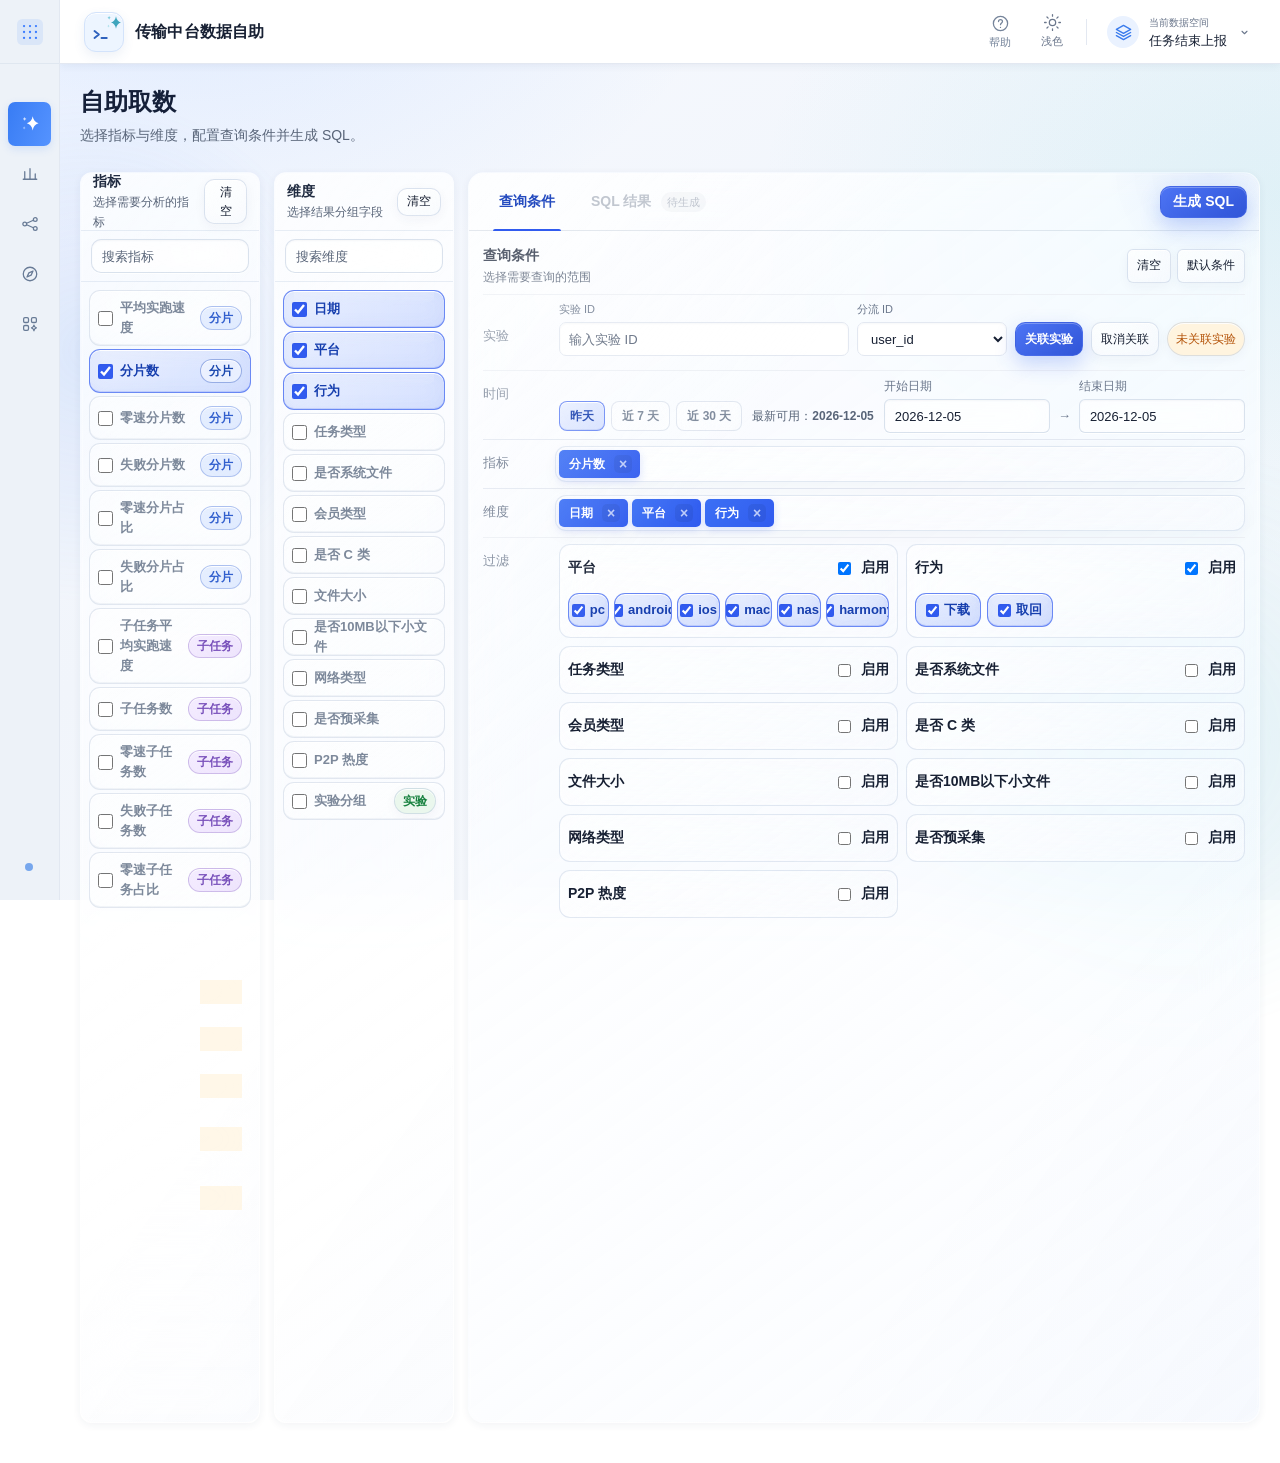
==== commit ff6e5d95: "新增主任务数指标：count(distinct concat(platform,action_type,peerid,parentid))，sub_task/seq CTE 补齐 parentid 字" ====
--- a/app.html
+++ b/app.html
@@ -16,7 +16,7 @@
     :root{color-scheme:light;--bg:#f3f6fb;--panel:#fff;--soft:#f7f9fc;--text:#172033;--muted:#68748a;--line:#dbe2ed;--blue:#2563eb;--blue2:#1d4ed8;--teal:#087f7b;--amber:#b45309;--red:#c2413b;--green:#15803d;--violet:#7c3aed;--shadow:0 12px 34px rgba(24,39,75,.09);--r:16px}
     *{box-sizing:border-box}html{scroll-behavior:smooth}body{margin:0;background:var(--bg);color:var(--text);font:14px/1.6 Inter,-apple-system,BlinkMacSystemFont,"Segoe UI","PingFang SC",sans-serif}button,input,select{font:inherit}button{color:inherit}code,pre{font-family:"SFMono-Regular",Consolas,monospace}a{color:var(--blue)}
     .topbar{position:sticky;top:0;z-index:30;background:rgba(255,255,255,.92);border-bottom:1px solid var(--line);backdrop-filter:blur(12px)}.topbar-inner{width:min(1440px,calc(100% - 36px));height:68px;margin:auto;display:flex;align-items:center;gap:24px}.brand{display:flex;align-items:center;gap:10px;font-size:18px;font-weight:800;white-space:nowrap}.brand-mark{display:grid;place-items:center;width:34px;height:34px;border-radius:10px;background:linear-gradient(135deg,var(--blue),var(--teal));color:#fff}.nav{display:flex;gap:6px}.nav button{border:0;border-radius:9px;padding:9px 15px;background:transparent;cursor:pointer}.nav button:hover,.nav button.active{background:#eaf0ff;color:var(--blue);font-weight:700}.top-meta{margin-left:auto;color:var(--muted);font-size:12px}
-    main{width:min(1440px,calc(100% - 36px));margin:26px auto 60px}.page{display:none}.page.active{display:block}.hero{display:flex;align-items:end;justify-content:space-between;gap:20px;margin-bottom:18px}.hero h1{margin:0;font-size:30px;line-height:1.25}.hero p{margin:7px 0 0;color:var(--muted)}.card{background:var(--panel);border:1px solid var(--line);border-radius:var(--r);box-shadow:var(--shadow)}.toolbar{display:flex;flex-wrap:wrap;gap:10px;align-items:center;padding:15px;margin-bottom:14px}.toolbar input,.toolbar select,.control{height:40px;border:1px solid var(--line);border-radius:9px;background:var(--panel);padding:0 11px;color:var(--text)}.toolbar input{min-width:280px}.btn{border:1px solid var(--line);border-radius:9px;padding:8px 12px;background:var(--panel);cursor:pointer}.btn:hover{border-color:var(--blue);color:var(--blue)}.btn.primary{border-color:var(--blue);background:var(--blue);color:#fff;font-weight:700}.btn.primary:hover{background:var(--blue2)}.btn.danger{color:var(--red)}.btn.small{padding:5px 9px;font-size:12px}.pill,.tag{display:inline-flex;align-items:center;border-radius:999px;padding:3px 8px;background:#eef2f8;color:var(--muted);font-size:12px;white-space:nowrap}.tag.seq{background:#e9f1ff;color:var(--blue)}.tag.task{background:#e7f7f5;color:var(--teal)}.tag.ok{background:#eaf7ed;color:var(--green)}.tag.warn{background:#fff4df;color:var(--amber)}
+    main{width:min(1440px,calc(100% - 36px));margin:26px auto 60px}.page{display:none}.page.active{display:block}.hero{display:flex;align-items:end;justify-content:space-between;gap:20px;margin-bottom:18px}.hero h1{margin:0;font-size:30px;line-height:1.25}.hero p{margin:7px 0 0;color:var(--muted)}.card{background:var(--panel);border:1px solid var(--line);border-radius:var(--r);box-shadow:var(--shadow)}.toolbar{display:flex;flex-wrap:wrap;gap:10px;align-items:center;padding:15px;margin-bottom:14px}.toolbar input,.toolbar select,.control{height:40px;border:1px solid var(--line);border-radius:9px;background:var(--panel);padding:0 11px;color:var(--text)}.toolbar input{min-width:280px}.btn{border:1px solid var(--line);border-radius:9px;padding:8px 12px;background:var(--panel);cursor:pointer}.btn:hover{border-color:var(--blue);color:var(--blue)}.btn.primary{border-color:var(--blue);background:var(--blue);color:#fff;font-weight:700}.btn.primary:hover{background:var(--blue2)}.btn.danger{color:var(--red)}.btn.small{padding:5px 9px;font-size:12px}.pill,.tag{display:inline-flex;align-items:center;border-radius:999px;padding:3px 8px;background:#eef2f8;color:var(--muted);font-size:12px;white-space:nowrap}.tag.seq{background:#e9f1ff;color:var(--blue)}.tag.task{background:#e7f7f5;color:var(--teal)}.tag.main{background:#ecfdf3;color:#0a7d46}.tag.main{border-color:#bdeed3}.tag.ok{background:#eaf7ed;color:var(--green)}.tag.warn{background:#fff4df;color:var(--amber)}
     .table-wrap{overflow:auto}.data-table{width:100%;border-collapse:collapse;min-width:1060px}.data-table th,.data-table td{padding:12px 14px;text-align:left;border-bottom:1px solid var(--line);vertical-align:top}.data-table th{position:sticky;top:0;background:var(--soft);color:var(--muted);font-size:12px}.data-table tr:hover td{background:#fafcff}.metric-name strong{display:block}.metric-name code{color:var(--muted);font-size:12px}.row-actions{display:flex;gap:6px;white-space:nowrap}.summary-cards{display:grid;grid-template-columns:repeat(4,1fr);gap:12px;margin-bottom:14px}.summary-card{padding:15px}.summary-card strong{display:block;font-size:24px}.summary-card span{color:var(--muted)}
     .selection-bar{position:sticky;top:80px;z-index:20;display:grid;grid-template-columns:1fr auto;gap:14px;padding:14px 16px;margin-bottom:14px;background:rgba(255,255,255,.96)}.selection-groups{display:flex;flex-wrap:wrap;gap:8px}.selection-group{display:flex;align-items:center;gap:6px}.selection-group b{font-size:12px}.stepper{display:grid;grid-template-columns:repeat(5,1fr);gap:8px;margin-bottom:14px}.step-tab{position:relative;border:1px solid var(--line);border-radius:12px;padding:11px;background:var(--panel);text-align:left;cursor:pointer}.step-tab.active{border-color:var(--blue);box-shadow:inset 0 0 0 1px var(--blue)}.step-tab.done{background:#f0f7ff}.step-tab span{display:block;color:var(--muted);font-size:11px}.step-panel{display:none;padding:20px}.step-panel.active{display:block}.step-head{display:flex;align-items:start;justify-content:space-between;gap:20px;margin-bottom:16px}.step-head h2{margin:0}.step-head p{margin:4px 0 0;color:var(--muted)}.metric-grid{display:grid;grid-template-columns:repeat(3,1fr);gap:10px}.choice-card{position:relative;display:block;padding:14px;border:1px solid var(--line);border-radius:12px;background:var(--soft);cursor:pointer}.choice-card:has(input:checked){border-color:var(--blue);background:#f1f6ff}.choice-card input{position:absolute;right:12px;top:12px;accent-color:var(--blue)}.choice-card strong{display:block;padding-right:25px}.choice-card p{margin:5px 0;color:var(--muted);font-size:12px}.choice-meta{display:flex;flex-wrap:wrap;gap:5px}.notice{padding:11px 13px;border-radius:10px;background:#eef5ff;color:#31558f}.notice.warn{background:#fff6e8;color:#8a5211}.notice.error{background:#fff0ef;color:var(--red)}.time-mode{display:flex;gap:8px;margin-bottom:14px}.time-grid,.dim-grid{display:grid;grid-template-columns:repeat(2,1fr);gap:12px}.field{display:grid;gap:6px;color:var(--muted)}.field input,.field select{width:100%;height:42px;padding:0 11px;border:1px solid var(--line);border-radius:9px;background:var(--panel);color:var(--text)}.data-freshness{display:grid;grid-template-columns:repeat(3,1fr);gap:10px;margin-top:14px}.fresh-item{padding:12px;border-radius:10px;background:var(--soft)}.fresh-item b{display:block}.fresh-item span{color:var(--muted);font-size:12px}
     .dim-card,.filter-card{padding:13px;border:1px solid var(--line);border-radius:11px;background:var(--soft)}.dim-card label,.filter-title{display:flex;align-items:center;gap:8px;font-weight:700}.dim-card small{display:block;margin-left:24px;color:var(--muted)}.filter-grid{display:grid;grid-template-columns:repeat(2,1fr);gap:12px}.filter-title{justify-content:space-between}.filter-title label{display:flex;align-items:center;gap:7px}.chips{display:flex;flex-wrap:wrap;gap:6px;margin-top:10px}.filter-free{margin-top:10px}.filter-text-input{width:100%;height:34px;padding:0 10px;border:1px solid var(--line);border-radius:8px;background:var(--panel);color:var(--text);font:inherit;font-size:13px}.filter-text-input:focus{outline:0;border-color:var(--blue);box-shadow:0 0 0 3px color-mix(in srgb,var(--blue) 14%,transparent)}.chip-check{display:flex;align-items:center;gap:5px;padding:5px 8px;border:1px solid var(--line);border-radius:999px;background:var(--panel);cursor:pointer}.chip-check:has(input:checked){border-color:var(--blue);color:var(--blue);background:#eef4ff}.required-mark{color:var(--red)}.step-actions{display:flex;justify-content:space-between;gap:10px;margin-top:18px}.validation{display:grid;gap:7px;margin-bottom:14px}.validation div{padding:9px 11px;border-radius:9px}.validation .pass{background:#edf8ef;color:var(--green)}.validation .risk{background:#fff5e5;color:var(--amber)}.validation .fail{background:#fff0ef;color:var(--red)}.sql-shell{overflow:hidden;border:1px solid #25334b;border-radius:12px;background:#101827}.sql-toolbar{display:flex;flex-wrap:wrap;gap:7px;align-items:center;padding:10px;background:#182337;color:#dbe8ff}.sql-toolbar strong{margin-right:auto}.sql-code{max-height:560px;overflow:auto;margin:0;padding:18px;color:#d9e5f7;font-size:12px;line-height:1.65;white-space:pre}.kw{color:#7db2ff;font-weight:700}.str{color:#a6df9a}.num{color:#ffd58a}.com{color:#7f91aa}.alias{color:#f5a6d6}.sql-context{display:grid;grid-template-columns:1fr 1fr;gap:12px;margin-top:12px}.context-card{padding:13px}.context-card h3{margin:0 0 8px}.context-card ul{margin:0;padding-left:18px}
@@ -204,7 +204,7 @@
     #page-builder .field-list-compact .choice-card,#page-builder .field-list-compact .dim-card,#page-builder .query-shelf .chips .chip-check{border-color:rgba(174,188,210,.34)!important;background:linear-gradient(145deg,rgba(255,255,255,.2),rgba(244,247,252,.1))!important;color:#7d899b!important;box-shadow:inset 0 .5px 0 rgba(255,255,255,.58)!important;font-weight:520}#page-builder .field-list-compact .choice-card:hover,#page-builder .field-list-compact .dim-card:hover,#page-builder .query-shelf .chips .chip-check:hover{border-color:rgba(116,139,180,.48)!important;background:linear-gradient(145deg,rgba(255,255,255,.52),rgba(237,242,250,.3))!important;color:#43516a!important;box-shadow:0 7px 18px rgba(37,53,84,.07),inset 0 1px 0 rgba(255,255,255,.82)!important}#page-builder .field-list-compact .choice-card:has(input:checked),#page-builder .field-list-compact .dim-card:has(input:checked),#page-builder .query-shelf .chips .chip-check:has(input:checked){border:1px solid rgba(49,91,239,.68)!important;background:linear-gradient(140deg,rgba(231,238,255,.95),rgba(194,210,255,.68))!important;color:#173fae!important;box-shadow:0 9px 24px rgba(49,91,239,.16),0 0 0 1px rgba(49,91,239,.08),inset 0 1px 0 rgba(255,255,255,.96),inset 0 -1px 0 rgba(75,105,205,.13)!important;font-weight:680}#page-builder .field-list-compact .choice-card:has(input:checked):hover,#page-builder .field-list-compact .dim-card:has(input:checked):hover,#page-builder .query-shelf .chips .chip-check:has(input:checked):hover{border-color:rgba(35,75,214,.82)!important;background:linear-gradient(140deg,rgba(238,243,255,.98),rgba(181,201,255,.76))!important;color:#103798!important;box-shadow:0 11px 28px rgba(49,91,239,.2),0 0 0 1px rgba(49,91,239,.1),inset 0 1px 0 #fff!important}.flat-metric-choice:has(input:checked) .builder-grain{color:#2349b8!important;border-color:rgba(49,91,239,.22)!important;background:rgba(255,255,255,.48)!important}@media(prefers-color-scheme:dark){#page-builder .field-list-compact .choice-card,#page-builder .field-list-compact .dim-card,#page-builder .query-shelf .chips .chip-check{border-color:rgba(255,255,255,.065)!important;background:linear-gradient(145deg,rgba(255,255,255,.022),rgba(255,255,255,.008))!important;color:rgba(255,255,255,.34)!important;box-shadow:inset 0 .5px 0 rgba(255,255,255,.025)!important}#page-builder .field-list-compact .choice-card:hover,#page-builder .field-list-compact .dim-card:hover,#page-builder .query-shelf .chips .chip-check:hover{border-color:rgba(255,255,255,.16)!important;background:linear-gradient(145deg,rgba(255,255,255,.07),rgba(255,255,255,.028))!important;color:rgba(255,255,255,.72)!important;box-shadow:0 8px 22px rgba(0,0,0,.2),inset 0 .5px 0 rgba(255,255,255,.075)!important}#page-builder .field-list-compact .choice-card:has(input:checked),#page-builder .field-list-compact .dim-card:has(input:checked),#page-builder .query-shelf .chips .chip-check:has(input:checked){border:1px solid rgba(166,151,246,.62)!important;background:linear-gradient(140deg,rgba(116,94,211,.42),rgba(74,61,150,.3))!important;color:rgba(255,255,255,.94)!important;box-shadow:0 10px 28px rgba(29,19,86,.38),0 0 0 1px rgba(166,151,246,.08),inset 0 1px 0 rgba(255,255,255,.12),inset 0 -1px 0 rgba(0,0,0,.18)!important}#page-builder .field-list-compact .choice-card:has(input:checked):hover,#page-builder .field-list-compact .dim-card:has(input:checked):hover,#page-builder .query-shelf .chips .chip-check:has(input:checked):hover{border-color:rgba(190,178,255,.78)!important;background:linear-gradient(140deg,rgba(128,105,225,.5),rgba(82,68,165,.36))!important;color:#fff!important;box-shadow:0 12px 32px rgba(25,15,83,.44),0 0 0 1px rgba(190,178,255,.1),inset 0 1px 0 rgba(255,255,255,.15)!important}.flat-metric-choice:has(input:checked) .builder-grain{color:#ddd7ff!important;border-color:rgba(190,178,255,.2)!important;background:rgba(255,255,255,.08)!important}}
     /* Contain glass lighting and clarify metric grain */
     #page-builder .field-list-compact .choice-card,#page-builder .field-list-compact .dim-card,#page-builder .query-shelf .chips .chip-check{overflow:clip;transform:none!important;box-shadow:inset 0 1px 0 rgba(255,255,255,.72),inset 0 -1px 0 rgba(139,158,188,.1)!important}#page-builder .field-list-compact .choice-card:hover,#page-builder .field-list-compact .dim-card:hover,#page-builder .query-shelf .chips .chip-check:hover{transform:none!important;box-shadow:inset 0 1px 0 rgba(255,255,255,.86),inset 0 -1px 0 rgba(139,158,188,.12)!important}#page-builder .field-list-compact .choice-card:has(input:checked),#page-builder .field-list-compact .dim-card:has(input:checked),#page-builder .query-shelf .chips .chip-check:has(input:checked),#page-builder .field-list-compact .choice-card:has(input:checked):hover,#page-builder .field-list-compact .dim-card:has(input:checked):hover,#page-builder .query-shelf .chips .chip-check:has(input:checked):hover{box-shadow:inset 0 1px 0 rgba(255,255,255,.96),inset 0 -1px 0 rgba(49,91,239,.16),inset 0 0 18px rgba(92,122,220,.075)!important}#page-builder .field-list-compact .choice-card:before,#page-builder .field-list-compact .dim-card:before,#page-builder .query-shelf .chips .chip-check:before{right:6%;left:6%;max-width:88%;overflow:hidden}
-    .flat-metric-choice .builder-grain{min-width:38px;justify-content:center;font-weight:700;letter-spacing:.02em}.flat-metric-choice .builder-grain.seq{color:#315fce!important;border-color:rgba(49,95,206,.3)!important;background:linear-gradient(145deg,rgba(224,235,255,.82),rgba(204,220,255,.56))!important}.flat-metric-choice .builder-grain.task{color:#7951bb!important;border-color:rgba(121,81,187,.3)!important;background:linear-gradient(145deg,rgba(242,232,255,.82),rgba(226,208,251,.56))!important}.flat-metric-choice:has(input:checked) .builder-grain.seq{color:#1947ae!important;border-color:rgba(37,81,193,.42)!important;background:rgba(255,255,255,.52)!important}.flat-metric-choice:has(input:checked) .builder-grain.task{color:#673ca9!important;border-color:rgba(105,62,174,.42)!important;background:rgba(255,255,255,.52)!important}@media(prefers-color-scheme:dark){#page-builder .field-list-compact .choice-card,#page-builder .field-list-compact .dim-card,#page-builder .query-shelf .chips .chip-check,#page-builder .field-list-compact .choice-card:hover,#page-builder .field-list-compact .dim-card:hover,#page-builder .query-shelf .chips .chip-check:hover{box-shadow:inset 0 .5px 0 rgba(255,255,255,.06),inset 0 -.5px 0 rgba(0,0,0,.18)!important}#page-builder .field-list-compact .choice-card:has(input:checked),#page-builder .field-list-compact .dim-card:has(input:checked),#page-builder .query-shelf .chips .chip-check:has(input:checked),#page-builder .field-list-compact .choice-card:has(input:checked):hover,#page-builder .field-list-compact .dim-card:has(input:checked):hover,#page-builder .query-shelf .chips .chip-check:has(input:checked):hover{box-shadow:inset 0 1px 0 rgba(255,255,255,.13),inset 0 -1px 0 rgba(0,0,0,.2),inset 0 0 18px rgba(143,122,229,.1)!important}.flat-metric-choice .builder-grain.seq{color:#9ebcff!important;border-color:rgba(112,150,235,.24)!important;background:rgba(60,94,165,.25)!important}.flat-metric-choice .builder-grain.task{color:#d2b5ff!important;border-color:rgba(178,137,236,.24)!important;background:rgba(102,66,151,.26)!important}.flat-metric-choice:has(input:checked) .builder-grain.seq{color:#c5d7ff!important;border-color:rgba(146,176,242,.3)!important;background:rgba(255,255,255,.08)!important}.flat-metric-choice:has(input:checked) .builder-grain.task{color:#eadbff!important;border-color:rgba(202,169,248,.3)!important;background:rgba(255,255,255,.08)!important}}
+    .flat-metric-choice .builder-grain{min-width:38px;justify-content:center;font-weight:700;letter-spacing:.02em}.flat-metric-choice .builder-grain.seq{color:#315fce!important;border-color:rgba(49,95,206,.3)!important;background:linear-gradient(145deg,rgba(224,235,255,.82),rgba(204,220,255,.56))!important}.flat-metric-choice .builder-grain.task{color:#7951bb!important;border-color:rgba(121,81,187,.3)!important;background:linear-gradient(145deg,rgba(242,232,255,.82),rgba(226,208,251,.56))!important}.builder-grain.main{color:#0a7d46!important;border-color:rgba(13,148,84,.3)!important;background:linear-gradient(145deg,rgba(230,255,241,.82),rgba(200,247,220,.56))!important}.flat-metric-choice:has(input:checked) .builder-grain.seq{color:#1947ae!important;border-color:rgba(37,81,193,.42)!important;background:rgba(255,255,255,.52)!important}.flat-metric-choice:has(input:checked) .builder-grain.task{color:#673ca9!important;border-color:rgba(105,62,174,.42)!important;background:rgba(255,255,255,.52)!important}@media(prefers-color-scheme:dark){#page-builder .field-list-compact .choice-card,#page-builder .field-list-compact .dim-card,#page-builder .query-shelf .chips .chip-check,#page-builder .field-list-compact .choice-card:hover,#page-builder .field-list-compact .dim-card:hover,#page-builder .query-shelf .chips .chip-check:hover{box-shadow:inset 0 .5px 0 rgba(255,255,255,.06),inset 0 -.5px 0 rgba(0,0,0,.18)!important}#page-builder .field-list-compact .choice-card:has(input:checked),#page-builder .field-list-compact .dim-card:has(input:checked),#page-builder .query-shelf .chips .chip-check:has(input:checked),#page-builder .field-list-compact .choice-card:has(input:checked):hover,#page-builder .field-list-compact .dim-card:has(input:checked):hover,#page-builder .query-shelf .chips .chip-check:has(input:checked):hover{box-shadow:inset 0 1px 0 rgba(255,255,255,.13),inset 0 -1px 0 rgba(0,0,0,.2),inset 0 0 18px rgba(143,122,229,.1)!important}.flat-metric-choice .builder-grain.seq{color:#9ebcff!important;border-color:rgba(112,150,235,.24)!important;background:rgba(60,94,165,.25)!important}.flat-metric-choice .builder-grain.task{color:#d2b5ff!important;border-color:rgba(178,137,236,.24)!important;background:rgba(102,66,151,.26)!important}.flat-metric-choice:has(input:checked) .builder-grain.seq{color:#c5d7ff!important;border-color:rgba(146,176,242,.3)!important;background:rgba(255,255,255,.08)!important}.flat-metric-choice:has(input:checked) .builder-grain.task{color:#eadbff!important;border-color:rgba(202,169,248,.3)!important;background:rgba(255,255,255,.08)!important}}
     /* Restore compact checkboxes for metrics and filter values */
     #page-builder .metric-pane .flat-metric-choice{grid-template-columns:15px minmax(0,1fr) auto;gap:7px}#page-builder .metric-pane .flat-metric-choice>input{position:static;grid-column:1;display:block;width:15px;height:15px;margin:0;opacity:1;pointer-events:auto;accent-color:#315bef;transform:none}#page-builder .metric-pane .flat-metric-choice>strong{grid-column:2}#page-builder .metric-pane .flat-metric-choice>.builder-grain{grid-column:3}#page-builder .query-shelf .chips .chip-check{gap:5px}#page-builder .query-shelf .chips .chip-check input{position:static;display:block;flex:0 0 auto;width:13px!important;height:13px!important;margin:0!important;opacity:1;pointer-events:auto;accent-color:#315bef}#page-builder [data-filter-chips="platform"] .chip-check{gap:4px;padding-right:7px;padding-left:7px}#page-builder [data-filter-chips="platform"] .chip-check input{width:12px!important;height:12px!important}@media(max-width:1100px){#page-builder .query-shelf .chips .chip-check{gap:4px;padding-right:7px;padding-left:7px}#page-builder [data-filter-chips="platform"] .chip-check{gap:3px;padding-right:5px;padding-left:5px}#page-builder [data-filter-chips="platform"] .chip-check input{width:11px!important;height:11px!important}}@media(prefers-color-scheme:dark){#page-builder .metric-pane .flat-metric-choice>input,#page-builder .query-shelf .chips .chip-check input{accent-color:#a998ff}}
     /* Dimension checkboxes and refined grain badges */
@@ -1156,7 +1156,7 @@
   <dialog id="infoDialog"><div class="dialog-head"><h2 id="infoDialogTitle"></h2><button class="btn" data-close="infoDialog">关闭</button></div><div class="dialog-body" id="infoDialogBody"></div></dialog>
 
   <script type="application/json" id="heartbeatCatalog">{"space": "heartbeat", "file": "SQL/心跳上报/", "stages": [{"id": "ads_xlyun_transfer_platform_download_bandwidth_d_inc", "table": "dw_xlyun.ads_xlyun_transfer_platform_download_bandwidth_d_inc", "label": "下行 带宽汇总 ADS", "layer": "ADS", "direction": "download", "sql": "insert overwrite table dw_xlyun.ads_xlyun_transfer_platform_download_bandwidth_d_inc\nselect\n    platform\n    , service_name\n    , service_version\n    , product_version\n    , carrier_name\n    , province_name\n    , vip_type\n    , task_purpose\n    , level_1_traffic_category\n    , level_2_traffic_category\n    , level_3_traffic_category\n    , server_time_5min as 5min_range\n    , download_bytes_current\n    , duration_current\n    , now() as etl_time\n    , '${date}' as ds\nfrom (\n    select\n          platform\n        , case\n            when service_name in ('pc.XMP_P', 'pc_xmp', 'pc.NetDisk_M', 'pc.netdisk_m') then 'XMP-win'\n            when service_name in ('pc.thunderX', 'pc', 'pc.thunder9') then '迅雷-win'\n            when service_name in ('pc.NetDisk_N', 'pc_player') then '迅雷-win'\n            when service_name in ('6015', 'mac') then '迅雷-Mac'\n            when service_name in ('6100', 'harmony') then '迅雷-鸿蒙'\n            when service_name in ('6009', 'android') then '手雷-Android'\n            when service_name in ('6050', 'ios') then '手雷-iOS'\n            when service_name in ('6092', 'browser_android') then '浏览器-Android'\n            when service_name in ('6097', 'browser_ios') then '浏览器-iOS'\n            when service_name in ('6066', 'nas') then 'NAS'\n            else '其他'\n          end as service_name\n        , service_version\n        , product_version\n        , carrier_name\n        , province_name\n        , vip_type\n        , task_purpose\n        , level_1_traffic_category\n        , level_2_traffic_category\n        , level_3_traffic_category\n        , server_time_5min\n        , sum(download_bytes_current)   as download_bytes_current\n        , sum(duration_current)         as duration_current\n    from\n        dw_xlyun.dws_xlyun_transfer_task_heartbeat_download_d_inc\n    where\n        ds >= '${idd_edd_minus_dd1}' and ds \u003c= '${date}'\n        and substr(server_time_5min, 1, 10) = '${sdd}'\n    group by\n        platform\n        , case\n            when service_name in ('pc.XMP_P', 'pc_xmp', 'pc.NetDisk_M', 'pc.netdisk_m') then 'XMP-win'\n            when service_name in ('pc.thunderX', 'pc', 'pc.thunder9') then '迅雷-win'\n            when service_name in ('pc.NetDisk_N', 'pc_player') then '迅雷-win'\n            when service_name in ('6015', 'mac') then '迅雷-Mac'\n            when service_name in ('6100', 'harmony') then '迅雷-鸿蒙'\n            when service_name in ('6009', 'android') then '手雷-Android'\n            when service_name in ('6050', 'ios') then '手雷-iOS'\n            when service_name in ('6092', 'browser_android') then '浏览器-Android'\n            when service_name in ('6097', 'browser_ios') then '浏览器-iOS'\n            when service_name in ('6066', 'nas') then 'NAS'\n            else '其他'\n          end\n        , service_version\n        , product_version\n        , carrier_name\n        , province_name\n        , vip_type\n        , task_purpose\n        , level_1_traffic_category\n        , level_2_traffic_category\n        , level_3_traffic_category\n        , server_time_5min\n) as t\n;\n\n-- create table dw_xlyun.ads_xlyun_transfer_platform_download_bandwidth_d_inc (\n--     platform                            string comment '客户端平台'\n--     , service_name                      string comment '业务分类（中文：XMP-win/迅雷-win/迅雷-Mac/迅雷-鸿蒙/手雷-Android/手雷-iOS/浏览器-Android/浏览器-iOS/NAS/其他）'\n--     , service_version                   string comment '客户端版本'\n--     , product_version                   string comment '传输库版本'\n--     , carrier_name                      string comment '运营商'\n--     , province_name                     string comment '省份'\n--     , vip_type                          string comment '会员类型，'\n--     , task_purpose                      string comment '下载为主：下载/取回 （不管播多少都下完）   播放为主：播放（播多少下多少）'\n--     , level_1_traffic_category          string comment '一级流量分类'\n--     , level_2_traffic_category          string comment '二级流量分类'\n--     , level_3_traffic_category          string comment '三级流量分类'\n--     , 5min_range                        string comment '5分钟划分区间'\n--     , download_bytes_current            bigint comment '下行流量'\n--     , duration_current                  bigint comment '周期'\n--     , etl_time                          string comment '跑数时间'\n-- ) COMMENT 'ADS-迅雷云传输库-p2p质量监控-下行带宽'\n-- PARTITIONED BY (\n--   `ds` string COMMENT '日期分区'\n-- )\n-- stored as parquet;\n", "file": "SQL/心跳上报/ads_xlyun_transfer_platform_download_bandwidth_d_inc.sql", "sha256": "de0d1d59ce922dffc6a17fc9bfd45ae13c7dec2a8dfc189f8858e3d4dd27ce92", "queries": ["ads_xlyun_transfer_platform_download_bandwidth_d_inc:0", "ads_xlyun_transfer_platform_download_bandwidth_d_inc:1"], "schema": {"platform": {"type": "string", "comment": "客户端平台"}, "service_name": {"type": "string", "comment": "业务分类（中文：XMP-win/迅雷-win/迅雷-Mac/迅雷-鸿蒙/手雷-Android/手雷-iOS/浏览器-Android/浏览器-iOS/NAS/其他）"}, "service_version": {"type": "string", "comment": "客户端版本"}, "product_version": {"type": "string", "comment": "传输库版本"}, "carrier_name": {"type": "string", "comment": "运营商"}, "province_name": {"type": "string", "comment": "省份"}, "vip_type": {"type": "string", "comment": "会员类型，"}, "task_purpose": {"type": "string", "comment": "下载为主：下载/取回 （不管播多少都下完）   播放为主：播放（播多少下多少）"}, "level_1_traffic_category": {"type": "string", "comment": "一级流量分类"}, "level_2_traffic_category": {"type": "string", "comment": "二级流量分类"}, "level_3_traffic_category": {"type": "string", "comment": "三级流量分类"}, "5min_range": {"type": "string", "comment": "5分钟划分区间"}, "download_bytes_current": {"type": "bigint", "comment": "下行流量"}, "duration_current": {"type": "bigint", "comment": "周期"}, "etl_time": {"type": "string", "comment": "跑数时间"}, "ds": {"type": "string", "comment": "日期分区"}}, "upstream": ["dw_xlyun.dws_xlyun_transfer_task_heartbeat_download_d_inc"], "unpivot": null, "note": "按平台、产品、地域、会员及流量类别汇总 5 分钟流量与周期；读取前一天至当天分区，以 server_time_5min 归属日期筛选。"}, {"id": "ads_xlyun_transfer_platform_upload_bandwidth_d_inc", "table": "dw_xlyun.ads_xlyun_transfer_platform_upload_bandwidth_d_inc", "label": "上行 带宽汇总 ADS", "layer": "ADS", "direction": "upload", "sql": "insert overwrite table dw_xlyun.ads_xlyun_transfer_platform_upload_bandwidth_d_inc\nselect\n    platform\n    , service_name\n    , service_version\n    , product_version\n    , carrier_name\n    , province_name\n    , vip_type\n    , level_1_traffic_category\n    , level_2_traffic_category\n    , level_3_traffic_category\n    , server_time_5min  as 5min_range\n    , upload_bytes_current\n    , duration_current\n    , now() as etl_time\n    , '${date}' as ds\nfrom (\n    select\n          platform\n        , case\n            when service_name in ('pc.XMP_P', 'pc_xmp', 'pc.NetDisk_M', 'pc.netdisk_m') then 'XMP-win'\n            when service_name in ('pc.thunderX', 'pc', 'pc.thunder9') then '迅雷-win'\n            when service_name in ('pc.NetDisk_N', 'pc_player') then '迅雷-win'\n            when service_name in ('6015', 'mac') then '迅雷-Mac'\n            when service_name in ('6100', 'harmony') then '迅雷-鸿蒙'\n            when service_name in ('6009', 'android') then '手雷-Android'\n            when service_name in ('6050', 'ios') then '手雷-iOS'\n            when service_name in ('6092', 'browser_android') then '浏览器-Android'\n            when service_name in ('6097', 'browser_ios') then '浏览器-iOS'\n            when service_name in ('6066', 'nas') then 'NAS'\n            else '其他'\n          end as service_name\n        , service_version\n        , product_version\n        , carrier_name\n        , province_name\n        , vip_type\n        , level_1_traffic_category\n        , level_2_traffic_category\n        , level_3_traffic_category\n        , server_time_5min\n        , sum(upload_bytes_current) as upload_bytes_current\n        , sum(duration_current)     as duration_current\n    from\n        dw_xlyun.dws_xlyun_transfer_user_heartbeat_upload_d_inc\n    where\n        ds >= '${idd_edd_minus_dd1}' and ds \u003c= '${date}'\n        and substr(server_time_5min, 1, 10) = '${sdd}'\n    group by\n        platform\n        , case\n            when service_name in ('pc.XMP_P', 'pc_xmp', 'pc.NetDisk_M', 'pc.netdisk_m') then 'XMP-win'\n            when service_name in ('pc.thunderX', 'pc', 'pc.thunder9') then '迅雷-win'\n            when service_name in ('pc.NetDisk_N', 'pc_player') then '迅雷-win'\n            when service_name in ('6015', 'mac') then '迅雷-Mac'\n            when service_name in ('6100', 'harmony') then '迅雷-鸿蒙'\n            when service_name in ('6009', 'android') then '手雷-Android'\n            when service_name in ('6050', 'ios') then '手雷-iOS'\n            when service_name in ('6092', 'browser_android') then '浏览器-Android'\n            when service_name in ('6097', 'browser_ios') then '浏览器-iOS'\n            when service_name in ('6066', 'nas') then 'NAS'\n            else '其他'\n          end\n        , service_version\n        , product_version\n        , carrier_name\n        , province_name\n        , vip_type\n        , level_1_traffic_category\n        , level_2_traffic_category\n        , level_3_traffic_category\n        , server_time_5min\n) as t\n;\n\n\n-- create table dw_xlyun.ads_xlyun_transfer_platform_upload_bandwidth_d_inc (\n--     platform                       string comment '客户端平台'\n--     , service_name                 string comment '业务分类（中文：XMP-win/迅雷-win/迅雷-Mac/迅雷-鸿蒙/手雷-Android/手雷-iOS/浏览器-Android/浏览器-iOS/NAS/其他）'\n--     , service_version              string comment '客户端版本'\n--     , product_version              string comment '传输库版本'\n--     , carrier_name                 string comment '运营商'\n--     , province_name                string comment '省份'\n--     , vip_type                     string comment '会员类型，'\n--     , level_1_traffic_category     string comment '一级流量分类'\n--     , level_2_traffic_category     string comment '二级流量分类'\n--     , level_3_traffic_category     string comment '三级流量分类'\n--     , 5min_range                   string comment '5分钟划分区间'\n--     , upload_bytes_current         bigint comment '上行流量'\n--     , duration_current             bigint comment '周期'\n--     , etl_time                     string comment '跑数时间'\n-- ) COMMENT 'ADS-迅雷云传输库-p2p质量监控-上行带宽'\n-- PARTITIONED BY (\n--   `ds` string COMMENT '日期分区'\n-- )\n-- stored as parquet;", "file": "SQL/心跳上报/ads_xlyun_transfer_platform_upload_bandwidth_d_inc.sql", "sha256": "44a4787eb88ca14893dfb28ffcbe6c727eb8714f6f2ba7929241f125c426c01e", "queries": ["ads_xlyun_transfer_platform_upload_bandwidth_d_inc:0", "ads_xlyun_transfer_platform_upload_bandwidth_d_inc:1"], "schema": {"platform": {"type": "string", "comment": "客户端平台"}, "service_name": {"type": "string", "comment": "业务分类（中文：XMP-win/迅雷-win/迅雷-Mac/迅雷-鸿蒙/手雷-Android/手雷-iOS/浏览器-Android/浏览器-iOS/NAS/其他）"}, "service_version": {"type": "string", "comment": "客户端版本"}, "product_version": {"type": "string", "comment": "传输库版本"}, "carrier_name": {"type": "string", "comment": "运营商"}, "province_name": {"type": "string", "comment": "省份"}, "vip_type": {"type": "string", "comment": "会员类型，"}, "level_1_traffic_category": {"type": "string", "comment": "一级流量分类"}, "level_2_traffic_category": {"type": "string", "comment": "二级流量分类"}, "level_3_traffic_category": {"type": "string", "comment": "三级流量分类"}, "5min_range": {"type": "string", "comment": "5分钟划分区间"}, "upload_bytes_current": {"type": "bigint", "comment": "上行流量"}, "duration_current": {"type": "bigint", "comment": "周期"}, "etl_time": {"type": "string", "comment": "跑数时间"}, "ds": {"type": "string", "comment": "日期分区"}}, "upstream": ["dw_xlyun.dws_xlyun_transfer_user_heartbeat_upload_d_inc"], "unpivot": null, "note": "按平台、产品、地域、会员及流量类别汇总 5 分钟流量与周期；读取前一天至当天分区，以 server_time_5min 归属日期筛选。"}, {"id": "dwd_xlyun_transfer_heartbeat_record_download_d_inc", "table": "dw_xlyun.dwd_xlyun_transfer_heartbeat_record_download_d_inc", "label": "下行 心跳明细 DWD", "layer": "DWD", "direction": "download", "sql": "insert overwrite table dw_xlyun.dwd_xlyun_transfer_heartbeat_record_download_d_inc\nselect\n    peer_id\n    , task_id\n    , sub_task_id\n    , traceid\n    , record_seq\n    , event_name\n    , event_time\n    , server_time\n    , user_id\n    , distinct_id\n    , ip\n    , split(ip_parser(ip),',')[2] as city_name\n    , split(ip_parser(ip),',')[1] as province_name\n    , split(ip_parser(ip),',')[0] as country_name\n    , split(ip_parser(ip),',')[3] as carrier_name\n    , service_id\n    , service_version\n    , product_id\n    , product_version\n    , stat_status\n    , coalesce(network_type, 'unknown') as network_type\n    , case\n        when vip_type = 'normal' or vip_type = '2' then '1'\n        when vip_type = 'platinum' or vip_type = '3' then '3'\n        when vip_type = 'super' or vip_type = '5' then '5'\n        else 'unknown' end as vip_type\n    , task_start_time\n    , duration\n    , coalesce(os_version, 'unknown')    as os_version\n    , coalesce(task_type, 'unknown')     as task_type\n    , coalesce(task_purpose, 'unknown')  as task_purpose\n    , coalesce(has_play, 'unknown')      as has_play\n    , hub_gcid\n    , phub_bytes\n    , pcdn_peer_bytes\n    , dcdn_download_bytes\n    , server_bytes\n    , origin_bytes3d\n    , origin_bytes_xl\n    , resource_bytes\n    , recv_bytes\n    , all_task_recv_bytes\n    , now() as etl_time\n    , nat_type\n    , extdata\n    , cast(extdata[\"PhubSameLanBytes\"] as bigint) as phub_same_lan_bytes\n    , initial_cfg_strategy_name\n    , task_cfg_strategy_name\n    , '${date}' as ds\n    , case\n        when product_id = '33' then 'pc'\n        when product_id = '18' then 'android'\n        when product_id = '19' then 'ios'\n        else product_id end as platform\n    , case\n        when service_id = 'pc.XMP_P' then 'pc_xmp'\n        when service_id = 'pc.thunderX' then 'pc'\n        when service_id = 'pc.NetDisk_N' then 'pc_player'\n        when service_id = '6015' then 'mac'\n        when service_id = '6100' then 'harmony'\n        when service_id = '6009' then 'android'\n        when service_id = '6050' then 'ios'\n        when service_id = '6092' then 'browser_android'\n        when service_id = '6097' then 'browser_ios'\n        when service_id = '6066' then 'nas'\n        else service_id end as service_name\nfrom (\n    select\n        peer_id\n        , app_seq_id as task_id\n        , hash_info as sub_task_id\n        , traceid\n        , record_seq\n        , event_name\n        , event_time\n        , from_unixtime(cast(server_time as bigint)/1000) as server_time\n        , user_id\n        , distinct_id\n        , ip\n        , service_id\n        , service_version\n        , product_id\n        , product_version\n        , stat_status\n        , network_type\n        , vip_type\n        , task_start_time\n        , duration\n        , os_version\n        , task_type\n        , task_purpose\n        , has_play\n        , hub_gcid\n        , phub_bytes\n        , pcdn_peer_bytes\n        , dcdn_download_bytes - pcdn_peer_bytes as dcdn_download_bytes --dcdn 包含 pcdn, 需剔除\n        , server_bytes\n        , origin_bytes3d\n        , origin_bytes_xl\n        , resource_bytes\n        , recv_bytes\n        , all_task_recv_bytes\n        , ds\n        , nat_type\n        , extdata\n        , initial_cfg_strategy_name\n        , task_cfg_strategy_name\n        , row_number() over(partition by peer_id, app_seq_id, hash_info, traceid, record_seq order by server_time desc) as rn\n    from\n        dw_xlyun.ods_xlyun_transfer_heartbeat_record_download_log_d_inc\n    where\n        ds = '${date}'\n        and coalesce(phub_bytes, 0) \u003c= 10995116277760 --过滤异常值，单个上报小于10T\n        and coalesce(pcdn_peer_bytes, 0) \u003c= 10995116277760 --过滤异常值，单个上报小于10T\n        and coalesce(dcdn_download_bytes, 0) \u003c= 10995116277760 --过滤异常值，单个上报小于10T\n        and coalesce(server_bytes, 0) \u003c= 10995116277760 --过滤异常值，单个上报小于10T\n        and coalesce(origin_bytes3d, 0) \u003c= 10995116277760 --过滤异常值，单个上报小于10T\n        and coalesce(origin_bytes_xl, 0) \u003c= 10995116277760 --过滤异常值，单个上报小于10T\n        and coalesce(recv_bytes, 0) \u003c= 10995116277760 --过滤异常值，单个上报小于10T\n        and coalesce(all_task_recv_bytes, 0) \u003c= 10995116277760 --过滤异常值，单个上报小于10T\n        and service_id in (\n            'pc.thunderX'\n            , 'pc.NetDisk_N'\n            , 'pc.XMP_P'\n            , 'pc.vip_thunder'\n            , 'pc.thunder9'\n            , 'pc.NetDisk_M'\n            , 'XLSDKUPDATE'\n            , 'pc.XLGameCenter'\n            , 'pc.PikPak_K'\n            , 'XMP'\n            , 'OnlineInstall'\n            , 'PCSDKDEMO'\n            , '6015'\n            , '6100'\n            , '6009'\n            , '6050'\n            , '6092'\n            , '6097'\n            , '6066'\n        )   --过滤异常service_id\n) as t\nwhere\n    rn = 1\n;\n\n-- create table dw_xlyun.dwd_xlyun_transfer_heartbeat_record_download_d_inc (\n--       peer_id                 string comment '节点id'\n--     , task_id                 string comment '客户端传下来的任务id，用于合并分片'\n--     , sub_task_id\t          string comment '区分不同BT子任务：infohash_fileindex；其他任务类型为空'\n--     , traceid                 string comment '行为id'\n--     , record_seq              string comment '任务维度的序号，任务开始为0，每上报一次累加1'\n--     , event_name              string comment '事件名'\n--     , event_time              string comment '生成当前上报记录时的本地时间戳，UTC时间；存在大量历史日期，优先使用server_time'\n--     , server_time             string comment '上报的时间戳，如：2026-04-22 18:01:26'\n--     , user_id                 string comment '用户id'\n--     , distinct_id             string comment '访客 ID'\n--     , ip                      string comment '设备的 IP 地址'\n--     , city_name               string comment '城市'\n--     , province_name           string comment '省份'\n--     , country_name            string comment '国家'\n--     , carrier_name            string comment '运营商'\n--     , service_id              string comment '客户端id，用于区分产品名称'\n--     , service_version         string comment '客户端版本'\n--     , product_id              string comment '传输库id'\n--     , product_version         string comment '传输库版本'\n--     , stat_status             string comment '上报状态；0：任务开始；1：心跳；2：任务结束'\n--     , network_type            string comment '网络类型；1：未知；2: WiFi；3：移动'\n--     , vip_type                string comment '会员类型，1:普通会员；3：白金会员；5：超级会员；unknown：非会员'\n--     , task_start_time         string comment '任务开始时间，UTC时间，ms'\n--     , duration                bigint comment '周期时长'\n--     , os_version              string comment '系统'\n--     , task_type               string comment '任务类型(p2sp, emule, bt_main, bt_child, magnet，hls)'\n--     , task_purpose            string comment '下载为主：下载/取回 （不管播多少都下完）   播放为主：播放（播多少下多少）'\n--     , has_play                string comment '是否有实际播放请求'\n--     , hub_gcid                string comment 'HUB gcid，查询服务端返回的gcid'\n--     , phub_bytes              bigint comment '周期内从phub下载的字节数，单位byte'\n--     , pcdn_peer_bytes         bigint comment '周期内从pcdn下载的字节数，单位byte'\n--     , dcdn_download_bytes     bigint comment '周期内从dcdn下载的字节数，单位byte'\n--     , server_bytes            bigint comment '周期内从server镜像下载的字节数，单位byte'\n--     , origin_bytes3d          bigint comment '周期内从三方原始链接下载的字节数，单位byte'\n--     , origin_bytes_xl         bigint comment '周期内从迅雷原始链接下载的字节数，例如云盘url，单位byte'\n--     , resource_bytes          string comment '周期内从不同类型节点下载的字节数，单位byte'\n--     , recv_bytes              bigint comment '周期内总的下载字节数，单位byte'\n--     , all_task_recv_bytes     bigint comment '周期内全局所有任务总的下载字节数，单位byte'\n--     , etl_time                string comment '跑数时间'\n-- ) COMMENT 'DWD-迅雷云传输库-心跳上报-下行'\n-- PARTITIONED BY (\n--     ds string COMMENT '日期分区'\n--     , platform string comment '端分区,取值：android、ios、pc'\n--     , service_name string comment '产品名称。如：pc：迅雷-win；pc_player：PC迅雷网盘播放器；'\n-- )\n-- stored as parquet;\n--\n-- alter table dw_xlyun.dwd_xlyun_transfer_heartbeat_record_download_d_inc add columns(\n--     nat_type                string comment 'NAT类型'\n--     , extdata   map\u003cstring,string> comment '扩展字段，包含完整json字段'\n--     , phub_same_lan_bytes bigint comment '内网流量，单位：字节'\n-- );\n\n--20260720新增上报\n-- alter table dw_xlyun.dwd_xlyun_transfer_heartbeat_record_download_d_inc add columns(\n--      initial_cfg_strategy_name string comment '下载库启动时获取到的配置文件策略名称；数据起始日期：20260720'\n--      , task_cfg_strategy_name   string comment '任务开始下载时看到的配置文件策略名称；数据起始日期：20260720'\n-- );", "file": "SQL/心跳上报/dwd_xlyun_transfer_heartbeat_record_download_d_inc.sql", "sha256": "ab95569319c215d8207ead614a8550274ffb689eb900cbdd19672b57abf65a69", "queries": ["dwd_xlyun_transfer_heartbeat_record_download_d_inc:0", "dwd_xlyun_transfer_heartbeat_record_download_d_inc:1"], "schema": {"peer_id": {"type": "string", "comment": "节点id"}, "task_id": {"type": "string", "comment": "客户端传下来的任务id，用于合并分片"}, "sub_task_id": {"type": "string", "comment": "区分不同BT子任务：infohash_fileindex；其他任务类型为空"}, "traceid": {"type": "string", "comment": "行为id"}, "record_seq": {"type": "string", "comment": "任务维度的序号，任务开始为0，每上报一次累加1"}, "event_name": {"type": "string", "comment": "事件名"}, "event_time": {"type": "string", "comment": "生成当前上报记录时的本地时间戳，UTC时间；存在大量历史日期，优先使用server_time"}, "server_time": {"type": "string", "comment": "上报的时间戳，如：2026-04-22 18:01:26"}, "user_id": {"type": "string", "comment": "用户id"}, "distinct_id": {"type": "string", "comment": "访客 ID"}, "ip": {"type": "string", "comment": "设备的 IP 地址"}, "city_name": {"type": "string", "comment": "城市"}, "province_name": {"type": "string", "comment": "省份"}, "country_name": {"type": "string", "comment": "国家"}, "carrier_name": {"type": "string", "comment": "运营商"}, "service_id": {"type": "string", "comment": "客户端id，用于区分产品名称"}, "service_version": {"type": "string", "comment": "客户端版本"}, "product_id": {"type": "string", "comment": "传输库id"}, "product_version": {"type": "string", "comment": "传输库版本"}, "stat_status": {"type": "string", "comment": "上报状态；0：任务开始；1：心跳；2：任务结束"}, "network_type": {"type": "string", "comment": "网络类型；1：未知；2: WiFi；3：移动"}, "vip_type": {"type": "string", "comment": "会员类型，1:普通会员；3：白金会员；5：超级会员；unknown：非会员"}, "task_start_time": {"type": "string", "comment": "任务开始时间，UTC时间，ms"}, "duration": {"type": "bigint", "comment": "周期时长"}, "os_version": {"type": "string", "comment": "系统"}, "task_type": {"type": "string", "comment": "任务类型(p2sp, emule, bt_main, bt_child, magnet，hls)"}, "task_purpose": {"type": "string", "comment": "下载为主：下载/取回 （不管播多少都下完）   播放为主：播放（播多少下多少）"}, "has_play": {"type": "string", "comment": "是否有实际播放请求"}, "hub_gcid": {"type": "string", "comment": "HUB gcid，查询服务端返回的gcid"}, "phub_bytes": {"type": "bigint", "comment": "周期内从phub下载的字节数，单位byte"}, "pcdn_peer_bytes": {"type": "bigint", "comment": "周期内从pcdn下载的字节数，单位byte"}, "dcdn_download_bytes": {"type": "bigint", "comment": "周期内从dcdn下载的字节数，单位byte"}, "server_bytes": {"type": "bigint", "comment": "周期内从server镜像下载的字节数，单位byte"}, "origin_bytes3d": {"type": "bigint", "comment": "周期内从三方原始链接下载的字节数，单位byte"}, "origin_bytes_xl": {"type": "bigint", "comment": "周期内从迅雷原始链接下载的字节数，例如云盘url，单位byte"}, "resource_bytes": {"type": "string", "comment": "周期内从不同类型节点下载的字节数，单位byte"}, "recv_bytes": {"type": "bigint", "comment": "周期内总的下载字节数，单位byte"}, "all_task_recv_bytes": {"type": "bigint", "comment": "周期内全局所有任务总的下载字节数，单位byte"}, "etl_time": {"type": "string", "comment": "跑数时间"}, "ds": {"type": "string", "comment": "日期分区"}, "platform": {"type": "string", "comment": "端分区,取值：android、ios、pc"}, "service_name": {"type": "string", "comment": "产品名称。如：pc：迅雷-win；pc_player：PC迅雷网盘播放器；"}, "nat_type": {"type": "string", "comment": "NAT类型"}, "extdata": {"type": "map\u003cstring,string>", "comment": "扩展字段，包含完整json字段"}, "phub_same_lan_bytes": {"type": "bigint", "comment": "内网流量，单位：字节"}, "initial_cfg_strategy_name": {"type": "string", "comment": "下载库启动时获取到的配置文件策略名称；数据起始日期：20260720"}, "task_cfg_strategy_name": {"type": "string", "comment": "任务开始下载时看到的配置文件策略名称；数据起始日期：20260720"}}, "upstream": ["dw_xlyun.ods_xlyun_transfer_heartbeat_record_download_log_d_inc"], "unpivot": null, "note": "按上报键取 server_time 最新记录；过滤流量异常值（各字段 ≤ 10 TiB）及 service_id 白名单，解析地域、会员和平台。下行 DCDN 流量扣除 PCDN；下行按 peer_id/app_seq_id/hash_info/traceid/record_seq 去重，上行按 peer_id/app_start_time/record_seq 去重。"}, {"id": "dwd_xlyun_transfer_heartbeat_record_upload_d_inc", "table": "dw_xlyun.dwd_xlyun_transfer_heartbeat_record_upload_d_inc", "label": "上行 心跳明细 DWD", "layer": "DWD", "direction": "upload", "sql": "insert overwrite table dw_xlyun.dwd_xlyun_transfer_heartbeat_record_upload_d_inc\nselect\n    peer_id\n    , record_seq\n    , event_name\n    , event_time\n    , server_time\n    , user_id\n    , distinct_id\n    , ip\n    , split(ip_parser(ip),',')[2] as city_name\n    , split(ip_parser(ip),',')[1] as province_name\n    , split(ip_parser(ip),',')[0] as country_name\n    , split(ip_parser(ip),',')[3] as carrier_name\n    , service_id\n    , service_version\n    , product_id\n    , product_version\n    , stat_status\n    , coalesce(network_type, 'unknown') as network_type\n    , case\n        when vip_type = 'normal' or vip_type = '2' then '1'\n        when vip_type = 'platinum' or vip_type = '3' then '3'\n        when vip_type = 'super' or vip_type = '5' then '5'\n        else 'unknown' end as vip_type\n    , app_start_time\n    , duration\n    , upload_bytes\n    , dcache_task_upload_bytes\n    , dcache_file_upload_bytes\n    , vod_task_upload_bytes\n    , vod_file_upload_bytes\n    , other_task_upload_bytes\n    , other_file_upload_bytes\n    , upload_to\n    , now() as etl_time\n    , upload_duration\n    , nat_type\n    , extdata\n    , cast(extdata[\"SameLANUploadBytes\"] as bigint) as phub_same_lan_bytes\n    , initial_cfg_strategy_name\n    , '${date}' as ds\n    , case\n        when product_id = '33' then 'pc'\n        when product_id = '18' then 'android'\n        when product_id = '19' then 'ios'\n        else product_id end as platform\n    , case\n        when service_id = 'pc.XMP_P' then 'pc_xmp'\n        when service_id = 'pc.thunderX' then 'pc'\n        when service_id = 'pc.NetDisk_N' then 'pc_player'\n        when service_id = '6015' then 'mac'\n        when service_id = '6100' then 'harmony'\n        when service_id = '6009' then 'android'\n        when service_id = '6050' then 'ios'\n        when service_id = '6092' then 'browser_android'\n        when service_id = '6097' then 'browser_ios'\n        when service_id = '6066' then 'nas'\n        else service_id end as service_name\nfrom (\n    select\n        peer_id\n        , record_seq\n        , event_name\n        , event_time\n        , from_unixtime(cast(server_time as bigint)/1000) as server_time\n        , user_id\n        , distinct_id\n        , ip\n        , service_id\n        , service_version\n        , product_id\n        , product_version\n        , stat_status\n        , network_type\n        , vip_type\n        , app_start_time\n        , duration\n        , upload_bytes\n        , dcache_task_upload_bytes\n        , dcache_file_upload_bytes\n        , vod_task_upload_bytes\n        , vod_file_upload_bytes\n        , other_task_upload_bytes\n        , other_file_upload_bytes\n        , upload_to\n        , upload_duration\n        , ds\n        , nat_type\n        , extdata\n        , initial_cfg_strategy_name\n        , row_number() over(partition by peer_id, app_start_time, record_seq order by server_time desc) as rn\n    from\n        dw_xlyun.ods_xlyun_transfer_heartbeat_record_upload_log_d_inc\n    where\n        ds = '${date}'\n        and coalesce(upload_bytes, 0) \u003c= 10995116277760 --过滤异常值，单个上报小于10T\n        and coalesce(dcache_task_upload_bytes, 0) \u003c= 10995116277760 --过滤异常值，单个上报小于10T\n        and coalesce(dcache_file_upload_bytes, 0) \u003c= 10995116277760 --过滤异常值，单个上报小于10T\n        and coalesce(vod_task_upload_bytes, 0) \u003c= 10995116277760 --过滤异常值，单个上报小于10T\n        and coalesce(vod_file_upload_bytes, 0) \u003c= 10995116277760 --过滤异常值，单个上报小于10T\n        and coalesce(other_task_upload_bytes, 0) \u003c= 10995116277760 --过滤异常值，单个上报小于10T\n        and coalesce(other_file_upload_bytes, 0) \u003c= 10995116277760 --过滤异常值，单个上报小于10T\n                and service_id in (\n            'pc.thunderX'\n            , 'pc.NetDisk_N'\n            , 'pc.XMP_P'\n            , 'pc.vip_thunder'\n            , 'pc.thunder9'\n            , 'pc.NetDisk_M'\n            , 'XLSDKUPDATE'\n            , 'pc.XLGameCenter'\n            , 'pc.PikPak_K'\n            , 'XMP'\n            , 'OnlineInstall'\n            , 'PCSDKDEMO'\n            , '6015'\n            , '6100'\n            , '6009'\n            , '6050'\n            , '6092'\n            , '6097'\n            , '6066'\n        )   --过滤异常service_id\n) as t\nwhere\n    rn = 1\n;\n\n-- create table dw_xlyun.dwd_xlyun_transfer_heartbeat_record_upload_d_inc (\n--       peer_id                         string comment '节点id'\n--     , record_seq                    string comment '任务维度的序号，任务开始为0，每上报一次累加1'\n--     , event_name                    string comment '事件名'\n--     , event_time                    string comment '生成当前上报记录时的本地时间戳，UTC时间；存在大量历史日期，优先使用server_time'\n--     , server_time                   string comment '上报的时间戳，如：2026-04-22 18:01:26'\n--     , user_id                       string comment '用户id'\n--     , distinct_id                   string comment '访客 ID'\n--     , ip                            string comment '设备的 IP 地址'\n--     , city_name                     string comment '城市'\n--     , province_name                 string comment '省份'\n--     , country_name                  string comment '国家'\n--     , carrier_name                  string comment '运营商'\n--     , service_id                    string comment '客户端id，用于区分产品名称'\n--     , service_version               string comment '客户端版本'\n--     , product_id                    string comment '传输库id'\n--     , product_version               string comment '传输库版本'\n--     , stat_status                   string comment '上报状态；0：任务开始；1：心跳；2：任务结束'\n--     , network_type                  string comment '网络类型；1：未知；2: WiFi；3：移动'\n--     , vip_type                      string comment '会员类型，1:普通会员；3：白金会员；5：超级会员；unknown：非会员'\n--     , app_start_time                string comment '任务开始时间，UTC时间，ms'\n--     , duration                      bigint comment '周期时长'\n--     , upload_bytes                  bigint comment '周期内上传的总字节数，单位byte'\n--     , dcache_task_upload_bytes      bigint comment' 周期内从dcache上传的字节数（正在下载，顺便上传），单位byte'\n--     , dcache_file_upload_bytes      bigint comment' 周期内从dcache上传的字节数（纯上传），单位byte'\n--     , vod_task_upload_bytes         bigint comment' 周期内从点播上传的字节数（正在下载，顺便上传），单位byte'\n--     , vod_file_upload_bytes         bigint comment' 周期内从点播文件上传的字节数（纯上传），单位byte'\n--     , other_task_upload_bytes       bigint comment' 周期内从其他文件（bt/p2sp下载/取回等）上传的字节数（正在下载，顺便上传），单位byte'\n--     , other_file_upload_bytes       bigint comment' 周期内从其他文件（bt/p2sp下载/取回等）上传的字节数（纯上传），单位byte'\n--     , upload_to                     string comment '上传到哪里'\n--     , etl_time                      string comment '跑数时间'\n-- ) COMMENT 'DWD-迅雷云传输库-心跳上报-上行'\n-- PARTITIONED BY (\n--     ds string COMMENT '日期分区'\n--     , platform string comment '端分区,取值：android、ios、pc'\n--     , service_name string comment '产品名称。如：pc：迅雷-win；pc_player：PC迅雷网盘播放器；'\n-- )\n-- stored as parquet;\n\n\n--20260528 新增\n-- alter table dw_xlyun.dwd_xlyun_transfer_heartbeat_record_upload_d_inc add columns (\n--     upload_duration bigint comment '周期内实际上传时长,单位：s'\n-- );\n\n\n-- alter table dw_xlyun.dwd_xlyun_transfer_heartbeat_record_upload_d_inc add columns(\n--     nat_type                string comment 'NAT类型'\n--     , extdata   map\u003cstring,string> comment '扩展字段，包含完整json字段'\n--     , phub_same_lan_bytes bigint comment '内网流量，单位：字节'\n-- );\n\n\n--20260720新增上报\n-- alter table dw_xlyun.dwd_xlyun_transfer_heartbeat_record_upload_d_inc add columns(\n--     initial_cfg_strategy_name   string comment '下载库启动时获取到的配置文件策略名称；数据起始日期：20260720'\n-- )", "file": "SQL/心跳上报/dwd_xlyun_transfer_heartbeat_record_upload_d_inc.sql", "sha256": "6bd38c9f20d902dd5b92e589e1d2686414f9d3f7afee7b465fc6acab8db43448", "queries": ["dwd_xlyun_transfer_heartbeat_record_upload_d_inc:0", "dwd_xlyun_transfer_heartbeat_record_upload_d_inc:1"], "schema": {"peer_id": {"type": "string", "comment": "节点id"}, "record_seq": {"type": "string", "comment": "任务维度的序号，任务开始为0，每上报一次累加1"}, "event_name": {"type": "string", "comment": "事件名"}, "event_time": {"type": "string", "comment": "生成当前上报记录时的本地时间戳，UTC时间；存在大量历史日期，优先使用server_time"}, "server_time": {"type": "string", "comment": "上报的时间戳，如：2026-04-22 18:01:26"}, "user_id": {"type": "string", "comment": "用户id"}, "distinct_id": {"type": "string", "comment": "访客 ID"}, "ip": {"type": "string", "comment": "设备的 IP 地址"}, "city_name": {"type": "string", "comment": "城市"}, "province_name": {"type": "string", "comment": "省份"}, "country_name": {"type": "string", "comment": "国家"}, "carrier_name": {"type": "string", "comment": "运营商"}, "service_id": {"type": "string", "comment": "客户端id，用于区分产品名称"}, "service_version": {"type": "string", "comment": "客户端版本"}, "product_id": {"type": "string", "comment": "传输库id"}, "product_version": {"type": "string", "comment": "传输库版本"}, "stat_status": {"type": "string", "comment": "上报状态；0：任务开始；1：心跳；2：任务结束"}, "network_type": {"type": "string", "comment": "网络类型；1：未知；2: WiFi；3：移动"}, "vip_type": {"type": "string", "comment": "会员类型，1:普通会员；3：白金会员；5：超级会员；unknown：非会员"}, "app_start_time": {"type": "string", "comment": "任务开始时间，UTC时间，ms"}, "duration": {"type": "bigint", "comment": "周期时长"}, "upload_bytes": {"type": "bigint", "comment": "周期内上传的总字节数，单位byte"}, "dcache_task_upload_bytes": {"type": "bigint", "comment": " 周期内从dcache上传的字节数（正在下载，顺便上传），单位byte"}, "dcache_file_upload_bytes": {"type": "bigint", "comment": " 周期内从dcache上传的字节数（纯上传），单位byte"}, "vod_task_upload_bytes": {"type": "bigint", "comment": " 周期内从点播上传的字节数（正在下载，顺便上传），单位byte"}, "vod_file_upload_bytes": {"type": "bigint", "comment": " 周期内从点播文件上传的字节数（纯上传），单位byte"}, "other_task_upload_bytes": {"type": "bigint", "comment": " 周期内从其他文件（bt/p2sp下载/取回等）上传的字节数（正在下载，顺便上传），单位byte"}, "other_file_upload_bytes": {"type": "bigint", "comment": " 周期内从其他文件（bt/p2sp下载/取回等）上传的字节数（纯上传），单位byte"}, "upload_to": {"type": "string", "comment": "上传到哪里"}, "etl_time": {"type": "string", "comment": "跑数时间"}, "ds": {"type": "string", "comment": "日期分区"}, "platform": {"type": "string", "comment": "端分区,取值：android、ios、pc"}, "service_name": {"type": "string", "comment": "产品名称。如：pc：迅雷-win；pc_player：PC迅雷网盘播放器；"}, "upload_duration": {"type": "bigint", "comment": "周期内实际上传时长,单位：s"}, "nat_type": {"type": "string", "comment": "NAT类型"}, "extdata": {"type": "map\u003cstring,string>", "comment": "扩展字段，包含完整json字段"}, "phub_same_lan_bytes": {"type": "bigint", "comment": "内网流量，单位：字节"}, "initial_cfg_strategy_name": {"type": "string", "comment": "下载库启动时获取到的配置文件策略名称；数据起始日期：20260720"}}, "upstream": ["dw_xlyun.ods_xlyun_transfer_heartbeat_record_upload_log_d_inc"], "unpivot": null, "note": "按上报键取 server_time 最新记录；过滤流量异常值（各字段 ≤ 10 TiB）及 service_id 白名单，解析地域、会员和平台。下行 DCDN 流量扣除 PCDN；下行按 peer_id/app_seq_id/hash_info/traceid/record_seq 去重，上行按 peer_id/app_start_time/record_seq 去重。"}, {"id": "dws_xlyun_transfer_task_heartbeat_download_d_inc", "table": "dw_xlyun.dws_xlyun_transfer_task_heartbeat_download_d_inc", "label": "下行 任务聚合 DWS", "layer": "DWS", "direction": "download", "sql": "insert overwrite table dw_xlyun.dws_xlyun_transfer_task_heartbeat_download_d_inc\nselect\n    task_id\n    , peer_id\n    , user_id\n    , hub_gcid\n    , task_purpose\n    , has_play\n    , vip_type\n    , task_type\n    , service_version\n    , product_version\n    , stat_status\n    , network_type\n    , min(task_start_time) as task_start_time\n    , max(server_time) as server_time\n    , os_version\n    , service_name\n    , city_name\n    , province_name\n    , country_name\n    , carrier_name\n    , if(flow_type in ('pcdn', 'dcdn', 'origin_xl'), '10', '20') as level_1_traffic_category\n    , flow_type as level_2_traffic_category\n    , '' as level_3_traffic_category\n    , server_time_5min\n    , sum(flow_value) as download_bytes_current\n    , sum(duration) as duration_current\n    , now() as etl_time\n    , initial_cfg_strategy_name\n    , task_cfg_strategy_name\n    , '${date}' as ds\n    , platform\nfrom (\n    select\n        task_id\n        , peer_id\n        , user_id\n        , hub_gcid\n        , task_purpose\n        , has_play\n        , vip_type\n        , task_type\n        , service_version\n        , product_version\n        , stat_status\n        , network_type\n        , task_start_time\n        , server_time\n        , os_version\n        , service_name\n        , city_name\n        , if(country_name = '中国' or country_name = '共享地址', province_name, '国外') as province_name\n        , country_name\n        , if( carrier_name in ('电信', '移动', '联通'), carrier_name, '其他') as carrier_name\n        , flow_type\n        , flow_value\n        , duration\n        , platform\n        , initial_cfg_strategy_name\n        , task_cfg_strategy_name\n        , from_unixtime(floor(unix_timestamp(server_time)/300)*300, 'yyyy-MM-dd HH:mm') as server_time_5min\n    from\n        dw_xlyun.dwd_xlyun_transfer_heartbeat_record_download_d_inc\n    UNPIVOT (\n        flow_value\n        FOR flow_type IN (\n            phub_bytes            AS phub,\n            pcdn_peer_bytes       AS pcdn,\n            dcdn_download_bytes   AS dcdn,\n            server_bytes          AS server,\n            origin_bytes3d        AS origin_3d,\n            origin_bytes_xl       AS origin_xl\n        )\n    )\n    where\n        ds = '${date}'\n        and flow_value IS NOT NULL AND flow_value > 0 --过滤流量为0或空的数据\n) as t\ngroup by\n    task_id\n    , peer_id\n    , user_id\n    , hub_gcid\n    , task_purpose\n    , has_play\n    , vip_type\n    , task_type\n    , service_version\n    , product_version\n    , stat_status\n    , network_type\n    , os_version\n    , service_name\n    , city_name\n    , province_name\n    , country_name\n    , carrier_name\n    , if(flow_type in ('pcdn', 'dcdn', 'origin_xl'), '10', '20')\n    , flow_type\n    , server_time_5min\n    , platform\n    , initial_cfg_strategy_name\n    , task_cfg_strategy_name\n;\n\n\n-- create table dw_xlyun.dws_xlyun_transfer_task_heartbeat_download_d_inc (\n--     task_id                        string comment '客户端传下来的任务id，用于合并分片'\n--     , peer_id                      string comment '节点id'\n--     , user_id                      string comment '用户id'\n--     , hub_gcid                     string comment 'HUB gcid，查询服务端返回的gcid'\n--     , task_purpose                 string comment '下载为主：下载/取回 （不管播多少都下完）   播放为主：播放（播多少下多少）'\n--     , has_play                     string comment '是否有实际播放请求'\n--     , vip_type                     string comment '会员类型，'\n--     , task_type                    string comment '任务类型(p2sp, emule, bt_main, bt_child, magnet，hls)'\n--     , service_version              string comment '客户端版本'\n--     , product_version              string comment '传输库版本'\n--     , stat_status                  string comment '上报状态'\n--     , network_type                 string comment '网络类型'\n--     , task_start_time              string comment '任务开始时间，UTC时间，ms'\n--     , server_time                  string comment '上报的时间戳，如：2026-04-22 18:01:26'\n--     , os_version                   string comment '系统'\n--     , service_name                 string comment '产品名称。如：pc：迅雷-win；pc_player：PC迅雷网盘播放器；'\n--     , city_name                    string comment '城市'\n--     , province_name                string comment '省份；中国/共享地址取原省份，否则为国外'\n--     , country_name                 string comment '国家'\n--     , carrier_name                 string comment '运营商'\n--     , level_1_traffic_category     string comment '一级流量分类, 10：付费，20：免费'\n--     , level_2_traffic_category     string comment '二级流量分类'\n--     , level_3_traffic_category     string comment '三级流量分类'\n--     , server_time_5min              string comment 'server_time，根据5分钟划分区间'\n--     , download_bytes_current       bigint comment '流量'\n--     , duration_current             bigint comment '周期'\n--     , etl_time                     string comment '跑数时间'\n-- ) COMMENT 'DWS-迅雷云传输库-下行任务主题聚合'\n-- PARTITIONED BY (\n--   `ds` string COMMENT '日期分区'\n--     , platform string comment '端分区'\n-- )\n-- stored as parquet;\n\n--20260720新增上报\n-- alter table dw_xlyun.dws_xlyun_transfer_task_heartbeat_download_d_inc add columns(\n--      initial_cfg_strategy_name string comment '下载库启动时获取到的配置文件策略名称；数据起始日期：20260720'\n--      , task_cfg_strategy_name   string comment '任务开始下载时看到的配置文件策略名称；数据起始日期：20260720'\n-- );", "file": "SQL/心跳上报/dws_xlyun_transfer_task_heartbeat_download_d_inc.sql", "sha256": "2e9cd30fe063392d5fbddae17c9a484eff79cbec47f29ec715548ba4d61cc7bf", "queries": ["dws_xlyun_transfer_task_heartbeat_download_d_inc:0", "dws_xlyun_transfer_task_heartbeat_download_d_inc:1"], "schema": {"task_id": {"type": "string", "comment": "客户端传下来的任务id，用于合并分片"}, "peer_id": {"type": "string", "comment": "节点id"}, "user_id": {"type": "string", "comment": "用户id"}, "hub_gcid": {"type": "string", "comment": "HUB gcid，查询服务端返回的gcid"}, "task_purpose": {"type": "string", "comment": "下载为主：下载/取回 （不管播多少都下完）   播放为主：播放（播多少下多少）"}, "has_play": {"type": "string", "comment": "是否有实际播放请求"}, "vip_type": {"type": "string", "comment": "会员类型，"}, "task_type": {"type": "string", "comment": "任务类型(p2sp, emule, bt_main, bt_child, magnet，hls)"}, "service_version": {"type": "string", "comment": "客户端版本"}, "product_version": {"type": "string", "comment": "传输库版本"}, "stat_status": {"type": "string", "comment": "上报状态"}, "network_type": {"type": "string", "comment": "网络类型"}, "task_start_time": {"type": "string", "comment": "任务开始时间，UTC时间，ms"}, "server_time": {"type": "string", "comment": "上报的时间戳，如：2026-04-22 18:01:26"}, "os_version": {"type": "string", "comment": "系统"}, "service_name": {"type": "string", "comment": "产品名称。如：pc：迅雷-win；pc_player：PC迅雷网盘播放器；"}, "city_name": {"type": "string", "comment": "城市"}, "province_name": {"type": "string", "comment": "省份；中国/共享地址取原省份，否则为国外"}, "country_name": {"type": "string", "comment": "国家"}, "carrier_name": {"type": "string", "comment": "运营商"}, "level_1_traffic_category": {"type": "string", "comment": "一级流量分类, 10：付费，20：免费"}, "level_2_traffic_category": {"type": "string", "comment": "二级流量分类"}, "level_3_traffic_category": {"type": "string", "comment": "三级流量分类"}, "server_time_5min": {"type": "string", "comment": "server_time，根据5分钟划分区间"}, "download_bytes_current": {"type": "bigint", "comment": "流量"}, "duration_current": {"type": "bigint", "comment": "周期"}, "etl_time": {"type": "string", "comment": "跑数时间"}, "ds": {"type": "string", "comment": "日期分区"}, "platform": {"type": "string", "comment": "端分区"}, "initial_cfg_strategy_name": {"type": "string", "comment": "下载库启动时获取到的配置文件策略名称；数据起始日期：20260720"}, "task_cfg_strategy_name": {"type": "string", "comment": "任务开始下载时看到的配置文件策略名称；数据起始日期：20260720"}}, "upstream": ["dw_xlyun.dwd_xlyun_transfer_heartbeat_record_download_d_inc"], "unpivot": {"value": "flow_value", "type": "flow_type", "fields": ["phub_bytes", "pcdn_peer_bytes", "dcdn_download_bytes", "server_bytes", "origin_bytes3d", "origin_bytes_xl"], "mapping": {"phub_bytes": "phub", "pcdn_peer_bytes": "pcdn", "dcdn_download_bytes": "dcdn", "server_bytes": "server", "origin_bytes3d": "origin_3d", "origin_bytes_xl": "origin_xl"}, "expression": "UNPIVOT (\n        flow_value\n        FOR flow_type IN (\n            phub_bytes            AS phub,\n            pcdn_peer_bytes       AS pcdn,\n            dcdn_download_bytes   AS dcdn,\n            server_bytes          AS server,\n            origin_bytes3d        AS origin_3d,\n            origin_bytes_xl       AS origin_xl\n        )\n    )", "line": 65}, "note": "按 5 分钟、流量类别及业务维度聚合；UNPIVOT 展开六类流量，仅保留 flow_value > 0，流量和 duration 分别求和。"}, {"id": "dws_xlyun_transfer_user_heartbeat_upload_d_inc", "table": "dw_xlyun.dws_xlyun_transfer_user_heartbeat_upload_d_inc", "label": "上行 用户聚合 DWS", "layer": "DWS", "direction": "upload", "sql": "insert overwrite table dw_xlyun.dws_xlyun_transfer_user_heartbeat_upload_d_inc\nselect\n    peer_id\n    , max(server_time) as server_time\n    , user_id\n    , service_id\n    , service_version\n    , product_id\n    , product_version\n    , stat_status\n    , network_type\n    , vip_type\n    , min(app_start_time) as app_start_time\n    , service_name\n    , city_name\n    , province_name\n    , country_name\n    , carrier_name\n    , '20' as level_1_traffic_category\n    , 'pub' as level_2_traffic_category\n    , flow_type as level_3_traffic_category\n    , server_time_5min\n    , sum(flow_value) as upload_bytes_current\n    , sum(duration) as duration_current\n    , now() as etl_time\n    , initial_cfg_strategy_name\n    , '${date}' as ds\n    , platform\nfrom (\n    select\n        peer_id\n        , server_time\n        , user_id\n        , distinct_id\n        , service_id\n        , service_version\n        , product_id\n        , product_version\n        , stat_status\n        , network_type\n        , vip_type\n        , app_start_time\n        , service_name\n        , city_name\n        , if(country_name = '中国' or country_name = '共享地址', province_name, '国外') as province_name\n        , country_name\n        , if( carrier_name in ('电信', '移动', '联通'), carrier_name, '其他') as carrier_name\n        , flow_type\n        , flow_value\n        , duration\n        , platform\n        , initial_cfg_strategy_name\n        , from_unixtime(floor(unix_timestamp(server_time)/300)*300, 'yyyy-MM-dd HH:mm') as server_time_5min\n    from\n        dw_xlyun.dwd_xlyun_transfer_heartbeat_record_upload_d_inc\n    UNPIVOT (\n        flow_value\n        FOR flow_type IN (\n            dcache_task_upload_bytes    as dcache_task,\n            dcache_file_upload_bytes    as dcache_file,\n            vod_task_upload_bytes       as vod_task,\n            vod_file_upload_bytes       as vod_file,\n            other_task_upload_bytes     as other_task,\n            other_file_upload_bytes     as other_file\n        )\n    )\n    where\n        ds = '${date}'\n        and flow_value IS NOT NULL AND flow_value > 0 --过滤流量为0或空的数据\n) as t\ngroup by\n    peer_id\n    , user_id\n    , service_id\n    , service_version\n    , product_id\n    , product_version\n    , stat_status\n    , network_type\n    , vip_type\n    , service_name\n    , city_name\n    , province_name\n    , country_name\n    , carrier_name\n    , flow_type\n    , server_time_5min\n    , platform\n    , initial_cfg_strategy_name\n;\n\n-- create table dw_xlyun.dws_xlyun_transfer_user_heartbeat_upload_d_inc (\n--       peer_id                        string comment '节点id'\n--     , server_time                    string comment '上报的时间戳，如：2026-04-22 18:01:26'\n--     , user_id                        string comment '用户id'\n--     , service_id                     string comment '客户端id，用于区分产品名称'\n--     , service_version                string comment '客户端版本'\n--     , product_id                     string comment '传输库id'\n--     , product_version                string comment '传输库版本'\n--     , stat_status                    string comment '上报状态'\n--     , network_type                   string comment '网络类型'\n--     , vip_type                       string comment '会员类型，'\n--     , app_start_time                 string comment '任务开始时间，UTC时间，ms'\n--     , service_name                   string comment '产品名称。如：pc：迅雷-win；pc_player：PC迅雷网盘播放器；'\n--     , city_name                      string comment '城市'\n--     , province_name                  string comment '省份；中国/共享地址取原省份，否则为国外'\n--     , country_name                   string comment '国家'\n--     , carrier_name                   string comment '运营商'\n--     , level_1_traffic_category       string comment '一级流量分类, 10：付费，20：免费'\n--     , level_2_traffic_category       string comment '二级流量分类'\n--     , level_3_traffic_category       string comment '三级流量分类'\n--     , server_time_5min               string comment 'server_time，根据5分钟划分区间'\n--     , upload_bytes_current           bigint comment '流量'\n--     , duration_current               bigint comment '周期'\n--     , etl_time                       string comment '跑数时间'\n-- ) COMMENT 'DWS-传输库-上行用户主题聚合'\n-- PARTITIONED BY (\n--     `ds` string COMMENT '日期分区'\n--     , platform string comment '端分区'\n-- )\n-- stored as parquet;\n\n\n--20260720新增上报\n-- alter table dw_xlyun.dws_xlyun_transfer_user_heartbeat_upload_d_inc add columns(\n--     initial_cfg_strategy_name   string comment '下载库启动时获取到的配置文件策略名称；数据起始日期：20260720'\n-- )\n\n", "file": "SQL/心跳上报/dws_xlyun_transfer_user_heartbeat_upload_d_inc.sql", "sha256": "09b707bee25840e08d44bee835b2e6fe8d385ff89e76614cb02a614c41c1aeda", "queries": ["dws_xlyun_transfer_user_heartbeat_upload_d_inc:0", "dws_xlyun_transfer_user_heartbeat_upload_d_inc:1"], "schema": {"peer_id": {"type": "string", "comment": "节点id"}, "server_time": {"type": "string", "comment": "上报的时间戳，如：2026-04-22 18:01:26"}, "user_id": {"type": "string", "comment": "用户id"}, "service_id": {"type": "string", "comment": "客户端id，用于区分产品名称"}, "service_version": {"type": "string", "comment": "客户端版本"}, "product_id": {"type": "string", "comment": "传输库id"}, "product_version": {"type": "string", "comment": "传输库版本"}, "stat_status": {"type": "string", "comment": "上报状态"}, "network_type": {"type": "string", "comment": "网络类型"}, "vip_type": {"type": "string", "comment": "会员类型，"}, "app_start_time": {"type": "string", "comment": "任务开始时间，UTC时间，ms"}, "service_name": {"type": "string", "comment": "产品名称。如：pc：迅雷-win；pc_player：PC迅雷网盘播放器；"}, "city_name": {"type": "string", "comment": "城市"}, "province_name": {"type": "string", "comment": "省份；中国/共享地址取原省份，否则为国外"}, "country_name": {"type": "string", "comment": "国家"}, "carrier_name": {"type": "string", "comment": "运营商"}, "level_1_traffic_category": {"type": "string", "comment": "一级流量分类, 10：付费，20：免费"}, "level_2_traffic_category": {"type": "string", "comment": "二级流量分类"}, "level_3_traffic_category": {"type": "string", "comment": "三级流量分类"}, "server_time_5min": {"type": "string", "comment": "server_time，根据5分钟划分区间"}, "upload_bytes_current": {"type": "bigint", "comment": "流量"}, "duration_current": {"type": "bigint", "comment": "周期"}, "etl_time": {"type": "string", "comment": "跑数时间"}, "ds": {"type": "string", "comment": "日期分区"}, "platform": {"type": "string", "comment": "端分区"}, "initial_cfg_strategy_name": {"type": "string", "comment": "下载库启动时获取到的配置文件策略名称；数据起始日期：20260720"}}, "upstream": ["dw_xlyun.dwd_xlyun_transfer_heartbeat_record_upload_d_inc"], "unpivot": {"value": "flow_value", "type": "flow_type", "fields": ["dcache_task_upload_bytes", "dcache_file_upload_bytes", "vod_task_upload_bytes", "vod_file_upload_bytes", "other_task_upload_bytes", "other_file_upload_bytes"], "mapping": {"dcache_task_upload_bytes": "dcache_task", "dcache_file_upload_bytes": "dcache_file", "vod_task_upload_bytes": "vod_task", "vod_file_upload_bytes": "vod_file", "other_task_upload_bytes": "other_task", "other_file_upload_bytes": "other_file"}, "expression": "UNPIVOT (\n        flow_value\n        FOR flow_type IN (\n            dcache_task_upload_bytes    as dcache_task,\n            dcache_file_upload_bytes    as dcache_file,\n            vod_task_upload_bytes       as vod_task,\n            vod_file_upload_bytes       as vod_file,\n            other_task_upload_bytes     as other_task,\n            other_file_upload_bytes     as other_file\n        )\n    )", "line": 56}, "note": "按 5 分钟、流量类别及业务维度聚合；UNPIVOT 展开六类流量，仅保留 flow_value > 0，流量和 duration 分别求和。"}, {"id": "ods_xlyun_transfer_heartbeat_record_download_log_d_inc", "table": "dw_xlyun.ods_xlyun_transfer_heartbeat_record_download_log_d_inc", "label": "下行 上报明细 ODS", "layer": "ODS", "direction": "download", "sql": "insert overwrite table dw_xlyun.ods_xlyun_transfer_heartbeat_record_download_log_d_inc partition(ds='${date}')\nselect\n    extdata[\"@event_name\"]                            as event_name\n    , extdata[\"@event_time\"]                          as event_time\n    , extdata[\"@user_id\"]                             as user_id\n    , extdata[\"@distinct_id\"]                         as distinct_id\n    , extdata[\"@ip\"]                                  as ip\n    , extdata[\"@dt\"]                                  as dt\n    , extdata[\"@server_time\"]                         as server_time\n    , extdata[\"@type\"]                                as type\n    , extdata[\"service_id\"]                           as service_id\n    , extdata[\"service_version\"]                      as service_version\n    , extdata[\"product_id\"]                           as product_id\n    , extdata[\"product_version\"]                      as product_version\n    , extdata[\"peer_id\"]                              as peer_id\n    , extdata[\"stat_status\"]                          as stat_status\n    , extdata[\"NetWorkType\"]                          as network_type\n    , extdata[\"VipType\"]                              as vip_type\n    , extdata[\"TaskStartTime\"]                        as task_start_time\n    , extdata[\"RecordSeq\"]                            as record_seq\n    , cast(extdata[\"Duration\"] as bigint)             as duration\n    , extdata[\"OSVersion\"]                            as os_version\n    , extdata[\"TraceId\"]                              as traceid\n    , extdata[\"TaskType\"]                             as task_type\n    , extdata[\"TaskPurpose\"]                          as task_purpose\n    , extdata[\"HasPlay\"]                              as has_play\n    , extdata[\"HubGcid\"]                              as hub_gcid\n    , extdata[\"HashInfo\"]                             as hash_info\n    , extdata[\"AppSeqId\"]                             as app_seq_id\n    , cast(extdata[\"PhubBytes\"] as bigint)            as phub_bytes\n    , cast(extdata[\"PcdnPeerBytes\"] as bigint)        as pcdn_peer_bytes\n    , cast(extdata[\"DcdnDownloadBytes\"] as bigint)    as dcdn_download_bytes\n    , cast(extdata[\"ServerBytes\"] as bigint)          as server_bytes\n    , cast(extdata[\"OriginBytes3D\"] as bigint)        as origin_bytes3d\n    , cast(extdata[\"OriginBytesXL\"] as bigint)        as origin_bytes_xl\n    , extdata[\"ResourceBytes\"]                        as resource_bytes\n    , cast(extdata[\"RecvBytes\"] as bigint)            as recv_bytes\n    , cast(extdata[\"AllTaskRecvBytes\"] as bigint)     as all_task_recv_bytes\n    , ''                                              as content\n    , now()                                           as etl_time\n    , extdata[\"NatType\"]                              as nat_type\n    , extdata\n    , extdata[\"InitialCfgStrategyName\"]               as initial_cfg_strategy_name\n    , extdata[\"TaskCfgStrategyName\"]                  as task_cfg_strategy_name\nfrom (\n    select\n        content\n        , from_json(content, 'map\u003cstring,string>') as extdata\n    from\n        dw_xlyun.pre_xlyun_transfer_log_t_30733_event_h_inc\n    where\n        ds = '${date}'\n        and get_json_object(content,'$.@event_name') in ('4660', '10015')\n) as t\n;\n\n-- create table dw_xlyun.ods_xlyun_transfer_heartbeat_record_download_log_d_inc (\n--     event_name                string comment '事件名'\n--     , event_time              string comment '生成当前上报记录时的本地时间戳，UTC时间'\n--     , user_id                 string comment '用户id'\n--     , distinct_id             string comment '访客 ID'\n--     , ip                      string comment '设备的 IP 地址'\n--     , dt                      string comment ''\n--     , server_time             string comment ''\n--     , type                    string comment '数据的类型'\n--     , service_id              string comment '客户端id，用于区分产品名称'\n--     , service_version         string comment '客户端版本'\n--     , product_id              string comment '传输库id'\n--     , product_version         string comment '传输库版本'\n--     , peer_id                 string comment '节点id'\n--     , stat_status             string comment '上报状态，0：任务开始；1：心跳；2：任务结束'\n--     , network_type            string comment '网络类型, 0：断网，1：手机网络，2：2G，3：3G，4：4G，5：5G，9：wifi，10：有线，11：未知'\n--     , vip_type                string comment '会员类型，'\n--     , task_start_time         string comment '任务开始时间，UTC时间，ms'\n--     , record_seq              string comment '任务维度的序号，任务开始为0，每上报一次累加1'\n--     , duration                bigint comment '周期时长，单位：s'\n--     , os_version              string comment '系统'\n--     , traceid                 string comment '行为id'\n--     , task_type               string comment '任务类型(p2sp, emule, bt_main, bt_child, magnet，hls)'\n--     , task_purpose            string comment '行为类型；download：下载，fetch：取回，vod：播放;下载为主：下载/取回 （不管播多少都下完）   播放为主：播放（播多少下多少）'\n--     , has_play                string comment '是否有实际播放请求'\n--     , hub_gcid                string comment 'HUB gcid，查询服务端返回的gcid'\n--     , hash_info\t             string comment '区分不同BT子任务：infohash_fileindex；其他任务类型为空'\n--     , app_seq_id              string comment '客户端传下来的任务id，用于合并分片'\n--     , phub_bytes              bigint comment '周期内从phub下载的字节数，单位byte'\n--     , pcdn_peer_bytes         bigint comment '周期内从pcdn下载的字节数，单位byte'\n--     , dcdn_download_bytes     bigint comment '周期内从dcdn下载的字节数，单位byte'\n--     , server_bytes            bigint comment '周期内从server镜像下载的字节数，单位byte'\n--     , origin_bytes3d          bigint comment '周期内从三方原始链接下载的字节数，单位byte'\n--     , origin_bytes_xl         bigint comment '周期内从迅雷原始链接下载的字节数，例如云盘url，单位byte'\n--     , resource_bytes          string comment '周期内从不同类型节点下载的字节数，单位byte'\n--     , recv_bytes              bigint comment '周期内总的下载字节数，单位byte'\n--     , all_task_recv_bytes     bigint comment '周期内全局所有任务总的下载字节数，单位byte'\n--     , content                 string comment '【弃用】拓展字段，请使用extdata字段'\n--     , etl_time                string comment '跑数时间'\n\n-- ) COMMENT 'ODS-传输库-5im心跳上报-下行-日志明细'\n-- PARTITIONED BY (\n--   `ds` string COMMENT '日期分区'\n-- )\n-- stored as parquet;\n\n-- alter table dw_xlyun.ods_xlyun_transfer_heartbeat_record_download_log_d_inc add columns(\n--     nat_type  string comment 'NAT类型'\n--     , extdata   map\u003cstring,string> comment '扩展字段，包含完整json字段'\n-- );\n\n--20260720新增上报\n-- alter table dw_xlyun.ods_xlyun_transfer_heartbeat_record_download_log_d_inc add columns(\n--      initial_cfg_strategy_name string comment '下载库启动时获取到的配置文件策略名称'\n--      , task_cfg_strategy_name   string comment '任务开始下载时看到的配置文件策略名称'\n-- );", "file": "SQL/心跳上报/ods_xlyun_transfer_heartbeat_record_download_log_d_inc.sql", "sha256": "9fd5975362d740fee0b0c4c75c30e33a8a1e35870ad197bc4db2904832754004", "queries": ["ods_xlyun_transfer_heartbeat_record_download_log_d_inc:0", "ods_xlyun_transfer_heartbeat_record_download_log_d_inc:1"], "schema": {"event_name": {"type": "string", "comment": "事件名"}, "event_time": {"type": "string", "comment": "生成当前上报记录时的本地时间戳，UTC时间"}, "user_id": {"type": "string", "comment": "用户id"}, "distinct_id": {"type": "string", "comment": "访客 ID"}, "ip": {"type": "string", "comment": "设备的 IP 地址"}, "dt": {"type": "string", "comment": ""}, "server_time": {"type": "string", "comment": ""}, "type": {"type": "string", "comment": "数据的类型"}, "service_id": {"type": "string", "comment": "客户端id，用于区分产品名称"}, "service_version": {"type": "string", "comment": "客户端版本"}, "product_id": {"type": "string", "comment": "传输库id"}, "product_version": {"type": "string", "comment": "传输库版本"}, "peer_id": {"type": "string", "comment": "节点id"}, "stat_status": {"type": "string", "comment": "上报状态，0：任务开始；1：心跳；2：任务结束"}, "network_type": {"type": "string", "comment": "网络类型, 0：断网，1：手机网络，2：2G，3：3G，4：4G，5：5G，9：wifi，10：有线，11：未知"}, "vip_type": {"type": "string", "comment": "会员类型，"}, "task_start_time": {"type": "string", "comment": "任务开始时间，UTC时间，ms"}, "record_seq": {"type": "string", "comment": "任务维度的序号，任务开始为0，每上报一次累加1"}, "duration": {"type": "bigint", "comment": "周期时长，单位：s"}, "os_version": {"type": "string", "comment": "系统"}, "traceid": {"type": "string", "comment": "行为id"}, "task_type": {"type": "string", "comment": "任务类型(p2sp, emule, bt_main, bt_child, magnet，hls)"}, "task_purpose": {"type": "string", "comment": "行为类型；download：下载，fetch：取回，vod：播放;下载为主：下载/取回 （不管播多少都下完）   播放为主：播放（播多少下多少）"}, "has_play": {"type": "string", "comment": "是否有实际播放请求"}, "hub_gcid": {"type": "string", "comment": "HUB gcid，查询服务端返回的gcid"}, "hash_info": {"type": "string", "comment": "区分不同BT子任务：infohash_fileindex；其他任务类型为空"}, "app_seq_id": {"type": "string", "comment": "客户端传下来的任务id，用于合并分片"}, "phub_bytes": {"type": "bigint", "comment": "周期内从phub下载的字节数，单位byte"}, "pcdn_peer_bytes": {"type": "bigint", "comment": "周期内从pcdn下载的字节数，单位byte"}, "dcdn_download_bytes": {"type": "bigint", "comment": "周期内从dcdn下载的字节数，单位byte"}, "server_bytes": {"type": "bigint", "comment": "周期内从server镜像下载的字节数，单位byte"}, "origin_bytes3d": {"type": "bigint", "comment": "周期内从三方原始链接下载的字节数，单位byte"}, "origin_bytes_xl": {"type": "bigint", "comment": "周期内从迅雷原始链接下载的字节数，例如云盘url，单位byte"}, "resource_bytes": {"type": "string", "comment": "周期内从不同类型节点下载的字节数，单位byte"}, "recv_bytes": {"type": "bigint", "comment": "周期内总的下载字节数，单位byte"}, "all_task_recv_bytes": {"type": "bigint", "comment": "周期内全局所有任务总的下载字节数，单位byte"}, "content": {"type": "string", "comment": "【弃用】拓展字段，请使用extdata字段"}, "etl_time": {"type": "string", "comment": "跑数时间"}, "ds": {"type": "string", "comment": "日期分区"}, "nat_type": {"type": "string", "comment": "NAT类型"}, "extdata": {"type": "map\u003cstring,string>", "comment": "扩展字段，包含完整json字段"}, "initial_cfg_strategy_name": {"type": "string", "comment": "下载库启动时获取到的配置文件策略名称"}, "task_cfg_strategy_name": {"type": "string", "comment": "任务开始下载时看到的配置文件策略名称"}}, "upstream": ["dw_xlyun.pre_xlyun_transfer_log_t_30733_event_h_inc"], "unpivot": null, "note": "解析原始 JSON 上报；下行事件 4660/10015，上行事件 4686/10016，按日期读取。"}, {"id": "ods_xlyun_transfer_heartbeat_record_upload_log_d_inc", "table": "dw_xlyun.ods_xlyun_transfer_heartbeat_record_upload_log_d_inc", "label": "上行 上报明细 ODS", "layer": "ODS", "direction": "upload", "sql": "insert overwrite table dw_xlyun.ods_xlyun_transfer_heartbeat_record_upload_log_d_inc partition(ds='${date}')\nselect\n    extdata[\"@event_name\"]                      as event_name\n    , extdata[\"@event_time\"]                    as event_time\n    , extdata[\"@user_id\"]                       as user_id\n    , extdata[\"@distinct_id\"]                   as distinct_id\n    , extdata[\"@ip\"]                            as ip\n    , extdata[\"@dt\"]                            as dt\n    , extdata[\"@server_time\"]                   as server_time\n    , extdata[\"@type\"]                          as type\n    , extdata[\"service_id\"]                     as service_id\n    , extdata[\"service_version\"]                as service_version\n    , extdata[\"product_id\"]                     as product_id\n    , extdata[\"product_version\"]                as product_version\n    , extdata[\"peer_id\"]                        as peer_id\n    , extdata[\"stat_status\"]                    as stat_status\n    , extdata[\"NetWorkType\"]                    as network_type\n    , extdata[\"VipType\"]                        as vip_type\n    , extdata[\"AppStartTime\"]                   as app_start_time\n    , extdata[\"RecordSeq\"]                      as record_seq\n    , cast(extdata[\"Duration\"] as bigint)                       as duration\n    , cast(extdata[\"UploadBytes\"] as bigint)                    as upload_bytes\n    , cast(extdata[\"DcacheTaskUploadBytes\"] as bigint)          as dcache_task_upload_bytes\n    , cast(extdata[\"DcacheFileUploadBytes\"] as bigint)          as dcache_file_upload_bytes\n    , cast(extdata[\"VodTaskUploadBytes\"] as bigint)             as vod_task_upload_bytes\n    , cast(extdata[\"VodFileUploadBytes\"] as bigint)             as vod_file_upload_bytes\n    , cast(extdata[\"OtherTaskUploadBytes\"] as bigint)           as other_task_upload_bytes\n    , cast(extdata[\"OtherFileUploadBytes\"] as bigint)           as other_file_upload_bytes\n    , extdata[\"UploadTo\"]                                       as upload_to\n    , ''                                                        as content\n    , now()                                                     as etl_time\n    , cast(extdata[\"UploadDuration\"] as bigint)                 as upload_duration\n    , extdata[\"NatType\"]                                        as nat_type\n    , extdata\n    , extdata[\"InitialCfgStrategyName\"]                         as initial_cfg_strategy_name\n    , ''                                                        as task_cfg_strategy_name\nfrom (\n    select\n        content\n        , from_json(content, 'map\u003cstring,string>') as extdata\n    from\n        dw_xlyun.pre_xlyun_transfer_log_t_30733_event_h_inc\n    where\n        ds = '${date}'\n        and get_json_object(content,'$.@event_name') in ('4686', '10016')\n) as t\n;\n\n\n-- create table dw_xlyun.ods_xlyun_transfer_heartbeat_record_upload_log_d_inc (\n--       event_name                    string comment '事件名'\n--     , event_time                    string comment '生成当前上报记录时的本地时间戳，UTC时间'\n--     , user_id                       string comment '用户id'\n--     , distinct_id                   string comment '访客 ID'\n--     , ip                            string comment '设备的 IP 地址'\n--     , dt                            string comment ''\n--     , server_time                   string comment ''\n--     , type                          string comment '数据的类型'\n--     , service_id                    string comment '客户端id，用于区分产品名称'\n--     , service_version               string comment '客户端版本'\n--     , product_id                    string comment '传输库id'\n--     , product_version               string comment '传输库版本'\n--     , peer_id                       string comment '节点id'\n--     , stat_status                   string comment '上报状态，0：任务开始；1：心跳；2：任务结束'\n--     , network_type                  string comment '网络类型, 0：断网，1：手机网络，2：2G，3：3G，4：4G，5：5G，9：wifi，10：有线，11：未知'\n--     , vip_type                      string comment '会员类型，'\n--     , app_start_time                string comment '任务开始时间，UTC时间，ms'\n--     , record_seq                    string comment '任务维度的序号，任务开始为0，每上报一次累加1'\n--     , duration                      bigint comment '周期时长，单位：s'\n--     , upload_bytes                  bigint comment '周期内上传的总字节数，单位byte'\n--     , dcache_task_upload_bytes      bigint comment '周期内从dcache上传的字节数（正在下载，顺便上传），单位byte'\n--     , dcache_file_upload_bytes      bigint comment '周期内从dcache上传的字节数（纯上传），单位byte'\n--     , vod_task_upload_bytes         bigint comment '周期内从点播上传的字节数（正在下载，顺便上传），单位byte'\n--     , vod_file_upload_bytes         bigint comment '周期内从点播文件上传的字节数（纯上传），单位byte'\n--     , other_task_upload_bytes       bigint comment '周期内从其他文件（bt/p2sp下载/取回等）上传的字节数（正在下载，顺便上传），单位byte'\n--     , other_file_upload_bytes       bigint comment '周期内从其他文件（bt/p2sp下载/取回等）上传的字节数（纯上传），单位byte'\n--     , upload_to                     string comment '上传到哪里'\n--     , content                       string comment '【弃用】拓展字段，请使用extdata字段'\n--     , etl_time                      string comment '跑数时间'\n-- ) COMMENT 'ODS-传输库-5im心跳上报-上行-日志明细'\n-- PARTITIONED BY (\n--   `ds` string COMMENT '日期分区'\n-- )\n-- stored as parquet;\n\n--20260528 新增\n-- alter table dw_xlyun.ods_xlyun_transfer_heartbeat_record_upload_log_d_inc add columns (\n--     upload_duration bigint comment '周期内实际上传时长,单位：s'\n-- );\n\n\n-- alter table dw_xlyun.ods_xlyun_transfer_heartbeat_record_upload_log_d_inc add columns(\n--     nat_type                string comment 'NAT类型'\n--     , extdata   map\u003cstring,string> comment '扩展字段，包含完整json字段'\n-- );\n\n--20260720新增上报\n-- alter table dw_xlyun.ods_xlyun_transfer_heartbeat_record_upload_log_d_inc add columns(\n--     initial_cfg_strategy_name   string comment '下载库启动时获取到的配置文件策略名称'\n--     , task_cfg_strategy_name   string comment '任务开始下载时看到的配置文件策略名称'\n-- )", "file": "SQL/心跳上报/ods_xlyun_transfer_heartbeat_record_upload_log_d_inc.sql", "sha256": "bd76d67b465db81cb8646e1112130627059e54a9a24f7d240831c9223694a7dd", "queries": ["ods_xlyun_transfer_heartbeat_record_upload_log_d_inc:0", "ods_xlyun_transfer_heartbeat_record_upload_log_d_inc:1"], "schema": {"event_name": {"type": "string", "comment": "事件名"}, "event_time": {"type": "string", "comment": "生成当前上报记录时的本地时间戳，UTC时间"}, "user_id": {"type": "string", "comment": "用户id"}, "distinct_id": {"type": "string", "comment": "访客 ID"}, "ip": {"type": "string", "comment": "设备的 IP 地址"}, "dt": {"type": "string", "comment": ""}, "server_time": {"type": "string", "comment": ""}, "type": {"type": "string", "comment": "数据的类型"}, "service_id": {"type": "string", "comment": "客户端id，用于区分产品名称"}, "service_version": {"type": "string", "comment": "客户端版本"}, "product_id": {"type": "string", "comment": "传输库id"}, "product_version": {"type": "string", "comment": "传输库版本"}, "peer_id": {"type": "string", "comment": "节点id"}, "stat_status": {"type": "string", "comment": "上报状态，0：任务开始；1：心跳；2：任务结束"}, "network_type": {"type": "string", "comment": "网络类型, 0：断网，1：手机网络，2：2G，3：3G，4：4G，5：5G，9：wifi，10：有线，11：未知"}, "vip_type": {"type": "string", "comment": "会员类型，"}, "app_start_time": {"type": "string", "comment": "任务开始时间，UTC时间，ms"}, "record_seq": {"type": "string", "comment": "任务维度的序号，任务开始为0，每上报一次累加1"}, "duration": {"type": "bigint", "comment": "周期时长，单位：s"}, "upload_bytes": {"type": "bigint", "comment": "周期内上传的总字节数，单位byte"}, "dcache_task_upload_bytes": {"type": "bigint", "comment": "周期内从dcache上传的字节数（正在下载，顺便上传），单位byte"}, "dcache_file_upload_bytes": {"type": "bigint", "comment": "周期内从dcache上传的字节数（纯上传），单位byte"}, "vod_task_upload_bytes": {"type": "bigint", "comment": "周期内从点播上传的字节数（正在下载，顺便上传），单位byte"}, "vod_file_upload_bytes": {"type": "bigint", "comment": "周期内从点播文件上传的字节数（纯上传），单位byte"}, "other_task_upload_bytes": {"type": "bigint", "comment": "周期内从其他文件（bt/p2sp下载/取回等）上传的字节数（正在下载，顺便上传），单位byte"}, "other_file_upload_bytes": {"type": "bigint", "comment": "周期内从其他文件（bt/p2sp下载/取回等）上传的字节数（纯上传），单位byte"}, "upload_to": {"type": "string", "comment": "上传到哪里"}, "content": {"type": "string", "comment": "【弃用】拓展字段，请使用extdata字段"}, "etl_time": {"type": "string", "comment": "跑数时间"}, "ds": {"type": "string", "comment": "日期分区"}, "upload_duration": {"type": "bigint", "comment": "周期内实际上传时长,单位：s"}, "nat_type": {"type": "string", "comment": "NAT类型"}, "extdata": {"type": "map\u003cstring,string>", "comment": "扩展字段，包含完整json字段"}, "initial_cfg_strategy_name": {"type": "string", "comment": "下载库启动时获取到的配置文件策略名称"}, "task_cfg_strategy_name": {"type": "string", "comment": "任务开始下载时看到的配置文件策略名称"}}, "upstream": ["dw_xlyun.pre_xlyun_transfer_log_t_30733_event_h_inc"], "unpivot": null, "note": "解析原始 JSON 上报；下行事件 4660/10015，上行事件 4686/10016，按日期读取。"}], "queries": [{"id": "ads_xlyun_transfer_platform_download_bandwidth_d_inc:0", "stage": "ads_xlyun_transfer_platform_download_bandwidth_d_inc", "columns": {"platform": {"expression": "platform", "body": "platform", "line": 3, "refs": [{"query": "ads_xlyun_transfer_platform_download_bandwidth_d_inc:1", "field": "platform"}]}, "service_name": {"expression": "service_name", "body": "service_name", "line": 4, "refs": [{"query": "ads_xlyun_transfer_platform_download_bandwidth_d_inc:1", "field": "service_name"}]}, "service_version": {"expression": "service_version", "body": "service_version", "line": 5, "refs": [{"query": "ads_xlyun_transfer_platform_download_bandwidth_d_inc:1", "field": "service_version"}]}, "product_version": {"expression": "product_version", "body": "product_version", "line": 6, "refs": [{"query": "ads_xlyun_transfer_platform_download_bandwidth_d_inc:1", "field": "product_version"}]}, "carrier_name": {"expression": "carrier_name", "body": "carrier_name", "line": 7, "refs": [{"query": "ads_xlyun_transfer_platform_download_bandwidth_d_inc:1", "field": "carrier_name"}]}, "province_name": {"expression": "province_name", "body": "province_name", "line": 8, "refs": [{"query": "ads_xlyun_transfer_platform_download_bandwidth_d_inc:1", "field": "province_name"}]}, "vip_type": {"expression": "vip_type", "body": "vip_type", "line": 9, "refs": [{"query": "ads_xlyun_transfer_platform_download_bandwidth_d_inc:1", "field": "vip_type"}]}, "task_purpose": {"expression": "task_purpose", "body": "task_purpose", "line": 10, "refs": [{"query": "ads_xlyun_transfer_platform_download_bandwidth_d_inc:1", "field": "task_purpose"}]}, "level_1_traffic_category": {"expression": "level_1_traffic_category", "body": "level_1_traffic_category", "line": 11, "refs": [{"query": "ads_xlyun_transfer_platform_download_bandwidth_d_inc:1", "field": "level_1_traffic_category"}]}, "level_2_traffic_category": {"expression": "level_2_traffic_category", "body": "level_2_traffic_category", "line": 12, "refs": [{"query": "ads_xlyun_transfer_platform_download_bandwidth_d_inc:1", "field": "level_2_traffic_category"}]}, "level_3_traffic_category": {"expression": "level_3_traffic_category", "body": "level_3_traffic_category", "line": 13, "refs": [{"query": "ads_xlyun_transfer_platform_download_bandwidth_d_inc:1", "field": "level_3_traffic_category"}]}, "5min_range": {"expression": "server_time_5min as 5min_range", "body": "server_time_5min", "line": 14, "refs": [{"query": "ads_xlyun_transfer_platform_download_bandwidth_d_inc:1", "field": "server_time_5min"}]}, "download_bytes_current": {"expression": "download_bytes_current", "body": "download_bytes_current", "line": 15, "refs": [{"query": "ads_xlyun_transfer_platform_download_bandwidth_d_inc:1", "field": "download_bytes_current"}]}, "duration_current": {"expression": "duration_current", "body": "duration_current", "line": 16, "refs": [{"query": "ads_xlyun_transfer_platform_download_bandwidth_d_inc:1", "field": "duration_current"}]}, "etl_time": {"expression": "now() as etl_time", "body": "now()", "line": 17, "refs": []}, "ds": {"expression": "'${date}' as ds", "body": "", "line": 18, "refs": []}}}, {"id": "ads_xlyun_transfer_platform_download_bandwidth_d_inc:1", "stage": "ads_xlyun_transfer_platform_download_bandwidth_d_inc", "columns": {"platform": {"expression": "platform", "body": "platform", "line": 21, "refs": [{"query": "dws_xlyun_transfer_task_heartbeat_download_d_inc:0", "field": "platform"}]}, "service_name": {"expression": "case\n            when service_name in ('pc.XMP_P', 'pc_xmp', 'pc.NetDisk_M', 'pc.netdisk_m') then 'XMP-win'\n            when service_name in ('pc.thunderX', 'pc', 'pc.thunder9') then '迅雷-win'\n            when service_name in ('pc.NetDisk_N', 'pc_player') then '迅雷-win'\n            when service_name in ('6015', 'mac') then '迅雷-Mac'\n            when service_name in ('6100', 'harmony') then '迅雷-鸿蒙'\n            when service_name in ('6009', 'android') then '手雷-Android'\n            when service_name in ('6050', 'ios') then '手雷-iOS'\n            when service_name in ('6092', 'browser_android') then '浏览器-Android'\n            when service_name in ('6097', 'browser_ios') then '浏览器-iOS'\n            when service_name in ('6066', 'nas') then 'NAS'\n            else '其他'\n          end as service_name", "body": "case\n            when service_name in ('pc.XMP_P', 'pc_xmp', 'pc.NetDisk_M', 'pc.netdisk_m') then 'XMP-win'\n            when service_name in ('pc.thunderX', 'pc', 'pc.thunder9') then '迅雷-win'\n            when service_name in ('pc.NetDisk_N', 'pc_player') then '迅雷-win'\n            when service_name in ('6015', 'mac') then '迅雷-Mac'\n            when service_name in ('6100', 'harmony') then '迅雷-鸿蒙'\n            when service_name in ('6009', 'android') then '手雷-Android'\n            when service_name in ('6050', 'ios') then '手雷-iOS'\n            when service_name in ('6092', 'browser_android') then '浏览器-Android'\n            when service_name in ('6097', 'browser_ios') then '浏览器-iOS'\n            when service_name in ('6066', 'nas') then 'NAS'\n            else '其他'\n          end", "line": 22, "refs": [{"query": "dws_xlyun_transfer_task_heartbeat_download_d_inc:0", "field": "service_name"}]}, "service_version": {"expression": "service_version", "body": "service_version", "line": 35, "refs": [{"query": "dws_xlyun_transfer_task_heartbeat_download_d_inc:0", "field": "service_version"}]}, "product_version": {"expression": "product_version", "body": "product_version", "line": 36, "refs": [{"query": "dws_xlyun_transfer_task_heartbeat_download_d_inc:0", "field": "product_version"}]}, "carrier_name": {"expression": "carrier_name", "body": "carrier_name", "line": 37, "refs": [{"query": "dws_xlyun_transfer_task_heartbeat_download_d_inc:0", "field": "carrier_name"}]}, "province_name": {"expression": "province_name", "body": "province_name", "line": 38, "refs": [{"query": "dws_xlyun_transfer_task_heartbeat_download_d_inc:0", "field": "province_name"}]}, "vip_type": {"expression": "vip_type", "body": "vip_type", "line": 39, "refs": [{"query": "dws_xlyun_transfer_task_heartbeat_download_d_inc:0", "field": "vip_type"}]}, "task_purpose": {"expression": "task_purpose", "body": "task_purpose", "line": 40, "refs": [{"query": "dws_xlyun_transfer_task_heartbeat_download_d_inc:0", "field": "task_purpose"}]}, "level_1_traffic_category": {"expression": "level_1_traffic_category", "body": "level_1_traffic_category", "line": 41, "refs": [{"query": "dws_xlyun_transfer_task_heartbeat_download_d_inc:0", "field": "level_1_traffic_category"}]}, "level_2_traffic_category": {"expression": "level_2_traffic_category", "body": "level_2_traffic_category", "line": 42, "refs": [{"query": "dws_xlyun_transfer_task_heartbeat_download_d_inc:0", "field": "level_2_traffic_category"}]}, "level_3_traffic_category": {"expression": "level_3_traffic_category", "body": "level_3_traffic_category", "line": 43, "refs": [{"query": "dws_xlyun_transfer_task_heartbeat_download_d_inc:0", "field": "level_3_traffic_category"}]}, "server_time_5min": {"expression": "server_time_5min", "body": "server_time_5min", "line": 44, "refs": [{"query": "dws_xlyun_transfer_task_heartbeat_download_d_inc:0", "field": "server_time_5min"}]}, "download_bytes_current": {"expression": "sum(download_bytes_current)   as download_bytes_current", "body": "sum(download_bytes_current)", "line": 45, "refs": [{"query": "dws_xlyun_transfer_task_heartbeat_download_d_inc:0", "field": "download_bytes_current"}]}, "duration_current": {"expression": "sum(duration_current)         as duration_current", "body": "sum(duration_current)", "line": 46, "refs": [{"query": "dws_xlyun_transfer_task_heartbeat_download_d_inc:0", "field": "duration_current"}]}}}, {"id": "ads_xlyun_transfer_platform_upload_bandwidth_d_inc:0", "stage": "ads_xlyun_transfer_platform_upload_bandwidth_d_inc", "columns": {"platform": {"expression": "platform", "body": "platform", "line": 3, "refs": [{"query": "ads_xlyun_transfer_platform_upload_bandwidth_d_inc:1", "field": "platform"}]}, "service_name": {"expression": "service_name", "body": "service_name", "line": 4, "refs": [{"query": "ads_xlyun_transfer_platform_upload_bandwidth_d_inc:1", "field": "service_name"}]}, "service_version": {"expression": "service_version", "body": "service_version", "line": 5, "refs": [{"query": "ads_xlyun_transfer_platform_upload_bandwidth_d_inc:1", "field": "service_version"}]}, "product_version": {"expression": "product_version", "body": "product_version", "line": 6, "refs": [{"query": "ads_xlyun_transfer_platform_upload_bandwidth_d_inc:1", "field": "product_version"}]}, "carrier_name": {"expression": "carrier_name", "body": "carrier_name", "line": 7, "refs": [{"query": "ads_xlyun_transfer_platform_upload_bandwidth_d_inc:1", "field": "carrier_name"}]}, "province_name": {"expression": "province_name", "body": "province_name", "line": 8, "refs": [{"query": "ads_xlyun_transfer_platform_upload_bandwidth_d_inc:1", "field": "province_name"}]}, "vip_type": {"expression": "vip_type", "body": "vip_type", "line": 9, "refs": [{"query": "ads_xlyun_transfer_platform_upload_bandwidth_d_inc:1", "field": "vip_type"}]}, "level_1_traffic_category": {"expression": "level_1_traffic_category", "body": "level_1_traffic_category", "line": 10, "refs": [{"query": "ads_xlyun_transfer_platform_upload_bandwidth_d_inc:1", "field": "level_1_traffic_category"}]}, "level_2_traffic_category": {"expression": "level_2_traffic_category", "body": "level_2_traffic_category", "line": 11, "refs": [{"query": "ads_xlyun_transfer_platform_upload_bandwidth_d_inc:1", "field": "level_2_traffic_category"}]}, "level_3_traffic_category": {"expression": "level_3_traffic_category", "body": "level_3_traffic_category", "line": 12, "refs": [{"query": "ads_xlyun_transfer_platform_upload_bandwidth_d_inc:1", "field": "level_3_traffic_category"}]}, "5min_range": {"expression": "server_time_5min  as 5min_range", "body": "server_time_5min", "line": 13, "refs": [{"query": "ads_xlyun_transfer_platform_upload_bandwidth_d_inc:1", "field": "server_time_5min"}]}, "upload_bytes_current": {"expression": "upload_bytes_current", "body": "upload_bytes_current", "line": 14, "refs": [{"query": "ads_xlyun_transfer_platform_upload_bandwidth_d_inc:1", "field": "upload_bytes_current"}]}, "duration_current": {"expression": "duration_current", "body": "duration_current", "line": 15, "refs": [{"query": "ads_xlyun_transfer_platform_upload_bandwidth_d_inc:1", "field": "duration_current"}]}, "etl_time": {"expression": "now() as etl_time", "body": "now()", "line": 16, "refs": []}, "ds": {"expression": "'${date}' as ds", "body": "", "line": 17, "refs": []}}}, {"id": "ads_xlyun_transfer_platform_upload_bandwidth_d_inc:1", "stage": "ads_xlyun_transfer_platform_upload_bandwidth_d_inc", "columns": {"platform": {"expression": "platform", "body": "platform", "line": 20, "refs": [{"query": "dws_xlyun_transfer_user_heartbeat_upload_d_inc:0", "field": "platform"}]}, "service_name": {"expression": "case\n            when service_name in ('pc.XMP_P', 'pc_xmp', 'pc.NetDisk_M', 'pc.netdisk_m') then 'XMP-win'\n            when service_name in ('pc.thunderX', 'pc', 'pc.thunder9') then '迅雷-win'\n            when service_name in ('pc.NetDisk_N', 'pc_player') then '迅雷-win'\n            when service_name in ('6015', 'mac') then '迅雷-Mac'\n            when service_name in ('6100', 'harmony') then '迅雷-鸿蒙'\n            when service_name in ('6009', 'android') then '手雷-Android'\n            when service_name in ('6050', 'ios') then '手雷-iOS'\n            when service_name in ('6092', 'browser_android') then '浏览器-Android'\n            when service_name in ('6097', 'browser_ios') then '浏览器-iOS'\n            when service_name in ('6066', 'nas') then 'NAS'\n            else '其他'\n          end as service_name", "body": "case\n            when service_name in ('pc.XMP_P', 'pc_xmp', 'pc.NetDisk_M', 'pc.netdisk_m') then 'XMP-win'\n            when service_name in ('pc.thunderX', 'pc', 'pc.thunder9') then '迅雷-win'\n            when service_name in ('pc.NetDisk_N', 'pc_player') then '迅雷-win'\n            when service_name in ('6015', 'mac') then '迅雷-Mac'\n            when service_name in ('6100', 'harmony') then '迅雷-鸿蒙'\n            when service_name in ('6009', 'android') then '手雷-Android'\n            when service_name in ('6050', 'ios') then '手雷-iOS'\n            when service_name in ('6092', 'browser_android') then '浏览器-Android'\n            when service_name in ('6097', 'browser_ios') then '浏览器-iOS'\n            when service_name in ('6066', 'nas') then 'NAS'\n            else '其他'\n          end", "line": 21, "refs": [{"query": "dws_xlyun_transfer_user_heartbeat_upload_d_inc:0", "field": "service_name"}]}, "service_version": {"expression": "service_version", "body": "service_version", "line": 34, "refs": [{"query": "dws_xlyun_transfer_user_heartbeat_upload_d_inc:0", "field": "service_version"}]}, "product_version": {"expression": "product_version", "body": "product_version", "line": 35, "refs": [{"query": "dws_xlyun_transfer_user_heartbeat_upload_d_inc:0", "field": "product_version"}]}, "carrier_name": {"expression": "carrier_name", "body": "carrier_name", "line": 36, "refs": [{"query": "dws_xlyun_transfer_user_heartbeat_upload_d_inc:0", "field": "carrier_name"}]}, "province_name": {"expression": "province_name", "body": "province_name", "line": 37, "refs": [{"query": "dws_xlyun_transfer_user_heartbeat_upload_d_inc:0", "field": "province_name"}]}, "vip_type": {"expression": "vip_type", "body": "vip_type", "line": 38, "refs": [{"query": "dws_xlyun_transfer_user_heartbeat_upload_d_inc:0", "field": "vip_type"}]}, "level_1_traffic_category": {"expression": "level_1_traffic_category", "body": "level_1_traffic_category", "line": 39, "refs": [{"query": "dws_xlyun_transfer_user_heartbeat_upload_d_inc:0", "field": "level_1_traffic_category"}]}, "level_2_traffic_category": {"expression": "level_2_traffic_category", "body": "level_2_traffic_category", "line": 40, "refs": [{"query": "dws_xlyun_transfer_user_heartbeat_upload_d_inc:0", "field": "level_2_traffic_category"}]}, "level_3_traffic_category": {"expression": "level_3_traffic_category", "body": "level_3_traffic_category", "line": 41, "refs": [{"query": "dws_xlyun_transfer_user_heartbeat_upload_d_inc:0", "field": "level_3_traffic_category"}]}, "server_time_5min": {"expression": "server_time_5min", "body": "server_time_5min", "line": 42, "refs": [{"query": "dws_xlyun_transfer_user_heartbeat_upload_d_inc:0", "field": "server_time_5min"}]}, "upload_bytes_current": {"expression": "sum(upload_bytes_current) as upload_bytes_current", "body": "sum(upload_bytes_current)", "line": 43, "refs": [{"query": "dws_xlyun_transfer_user_heartbeat_upload_d_inc:0", "field": "upload_bytes_current"}]}, "duration_current": {"expression": "sum(duration_current)     as duration_current", "body": "sum(duration_current)", "line": 44, "refs": [{"query": "dws_xlyun_transfer_user_heartbeat_upload_d_inc:0", "field": "duration_current"}]}}}, {"id": "dwd_xlyun_transfer_heartbeat_record_download_d_inc:0", "stage": "dwd_xlyun_transfer_heartbeat_record_download_d_inc", "columns": {"peer_id": {"expression": "peer_id", "body": "peer_id", "line": 3, "refs": [{"query": "dwd_xlyun_transfer_heartbeat_record_download_d_inc:1", "field": "peer_id"}]}, "task_id": {"expression": "task_id", "body": "task_id", "line": 4, "refs": [{"query": "dwd_xlyun_transfer_heartbeat_record_download_d_inc:1", "field": "task_id"}]}, "sub_task_id": {"expression": "sub_task_id", "body": "sub_task_id", "line": 5, "refs": [{"query": "dwd_xlyun_transfer_heartbeat_record_download_d_inc:1", "field": "sub_task_id"}]}, "traceid": {"expression": "traceid", "body": "traceid", "line": 6, "refs": [{"query": "dwd_xlyun_transfer_heartbeat_record_download_d_inc:1", "field": "traceid"}]}, "record_seq": {"expression": "record_seq", "body": "record_seq", "line": 7, "refs": [{"query": "dwd_xlyun_transfer_heartbeat_record_download_d_inc:1", "field": "record_seq"}]}, "event_name": {"expression": "event_name", "body": "event_name", "line": 8, "refs": [{"query": "dwd_xlyun_transfer_heartbeat_record_download_d_inc:1", "field": "event_name"}]}, "event_time": {"expression": "event_time", "body": "event_time", "line": 9, "refs": [{"query": "dwd_xlyun_transfer_heartbeat_record_download_d_inc:1", "field": "event_time"}]}, "server_time": {"expression": "server_time", "body": "server_time", "line": 10, "refs": [{"query": "dwd_xlyun_transfer_heartbeat_record_download_d_inc:1", "field": "server_time"}]}, "user_id": {"expression": "user_id", "body": "user_id", "line": 11, "refs": [{"query": "dwd_xlyun_transfer_heartbeat_record_download_d_inc:1", "field": "user_id"}]}, "distinct_id": {"expression": "distinct_id", "body": "distinct_id", "line": 12, "refs": [{"query": "dwd_xlyun_transfer_heartbeat_record_download_d_inc:1", "field": "distinct_id"}]}, "ip": {"expression": "ip", "body": "ip", "line": 13, "refs": [{"query": "dwd_xlyun_transfer_heartbeat_record_download_d_inc:1", "field": "ip"}]}, "city_name": {"expression": "split(ip_parser(ip),',')[2] as city_name", "body": "split(ip_parser(ip),',')[2]", "line": 14, "refs": [{"query": "dwd_xlyun_transfer_heartbeat_record_download_d_inc:1", "field": "ip"}]}, "province_name": {"expression": "split(ip_parser(ip),',')[1] as province_name", "body": "split(ip_parser(ip),',')[1]", "line": 15, "refs": [{"query": "dwd_xlyun_transfer_heartbeat_record_download_d_inc:1", "field": "ip"}]}, "country_name": {"expression": "split(ip_parser(ip),',')[0] as country_name", "body": "split(ip_parser(ip),',')[0]", "line": 16, "refs": [{"query": "dwd_xlyun_transfer_heartbeat_record_download_d_inc:1", "field": "ip"}]}, "carrier_name": {"expression": "split(ip_parser(ip),',')[3] as carrier_name", "body": "split(ip_parser(ip),',')[3]", "line": 17, "refs": [{"query": "dwd_xlyun_transfer_heartbeat_record_download_d_inc:1", "field": "ip"}]}, "service_id": {"expression": "service_id", "body": "service_id", "line": 18, "refs": [{"query": "dwd_xlyun_transfer_heartbeat_record_download_d_inc:1", "field": "service_id"}]}, "service_version": {"expression": "service_version", "body": "service_version", "line": 19, "refs": [{"query": "dwd_xlyun_transfer_heartbeat_record_download_d_inc:1", "field": "service_version"}]}, "product_id": {"expression": "product_id", "body": "product_id", "line": 20, "refs": [{"query": "dwd_xlyun_transfer_heartbeat_record_download_d_inc:1", "field": "product_id"}]}, "product_version": {"expression": "product_version", "body": "product_version", "line": 21, "refs": [{"query": "dwd_xlyun_transfer_heartbeat_record_download_d_inc:1", "field": "product_version"}]}, "stat_status": {"expression": "stat_status", "body": "stat_status", "line": 22, "refs": [{"query": "dwd_xlyun_transfer_heartbeat_record_download_d_inc:1", "field": "stat_status"}]}, "network_type": {"expression": "coalesce(network_type, 'unknown') as network_type", "body": "coalesce(network_type, 'unknown')", "line": 23, "refs": [{"query": "dwd_xlyun_transfer_heartbeat_record_download_d_inc:1", "field": "network_type"}]}, "vip_type": {"expression": "case\n        when vip_type = 'normal' or vip_type = '2' then '1'\n        when vip_type = 'platinum' or vip_type = '3' then '3'\n        when vip_type = 'super' or vip_type = '5' then '5'\n        else 'unknown' end as vip_type", "body": "case\n        when vip_type = 'normal' or vip_type = '2' then '1'\n        when vip_type = 'platinum' or vip_type = '3' then '3'\n        when vip_type = 'super' or vip_type = '5' then '5'\n        else 'unknown' end", "line": 24, "refs": [{"query": "dwd_xlyun_transfer_heartbeat_record_download_d_inc:1", "field": "vip_type"}]}, "task_start_time": {"expression": "task_start_time", "body": "task_start_time", "line": 29, "refs": [{"query": "dwd_xlyun_transfer_heartbeat_record_download_d_inc:1", "field": "task_start_time"}]}, "duration": {"expression": "duration", "body": "duration", "line": 30, "refs": [{"query": "dwd_xlyun_transfer_heartbeat_record_download_d_inc:1", "field": "duration"}]}, "os_version": {"expression": "coalesce(os_version, 'unknown')    as os_version", "body": "coalesce(os_version, 'unknown')", "line": 31, "refs": [{"query": "dwd_xlyun_transfer_heartbeat_record_download_d_inc:1", "field": "os_version"}]}, "task_type": {"expression": "coalesce(task_type, 'unknown')     as task_type", "body": "coalesce(task_type, 'unknown')", "line": 32, "refs": [{"query": "dwd_xlyun_transfer_heartbeat_record_download_d_inc:1", "field": "task_type"}]}, "task_purpose": {"expression": "coalesce(task_purpose, 'unknown')  as task_purpose", "body": "coalesce(task_purpose, 'unknown')", "line": 33, "refs": [{"query": "dwd_xlyun_transfer_heartbeat_record_download_d_inc:1", "field": "task_purpose"}]}, "has_play": {"expression": "coalesce(has_play, 'unknown')      as has_play", "body": "coalesce(has_play, 'unknown')", "line": 34, "refs": [{"query": "dwd_xlyun_transfer_heartbeat_record_download_d_inc:1", "field": "has_play"}]}, "hub_gcid": {"expression": "hub_gcid", "body": "hub_gcid", "line": 35, "refs": [{"query": "dwd_xlyun_transfer_heartbeat_record_download_d_inc:1", "field": "hub_gcid"}]}, "phub_bytes": {"expression": "phub_bytes", "body": "phub_bytes", "line": 36, "refs": [{"query": "dwd_xlyun_transfer_heartbeat_record_download_d_inc:1", "field": "phub_bytes"}]}, "pcdn_peer_bytes": {"expression": "pcdn_peer_bytes", "body": "pcdn_peer_bytes", "line": 37, "refs": [{"query": "dwd_xlyun_transfer_heartbeat_record_download_d_inc:1", "field": "pcdn_peer_bytes"}]}, "dcdn_download_bytes": {"expression": "dcdn_download_bytes", "body": "dcdn_download_bytes", "line": 38, "refs": [{"query": "dwd_xlyun_transfer_heartbeat_record_download_d_inc:1", "field": "dcdn_download_bytes"}]}, "server_bytes": {"expression": "server_bytes", "body": "server_bytes", "line": 39, "refs": [{"query": "dwd_xlyun_transfer_heartbeat_record_download_d_inc:1", "field": "server_bytes"}]}, "origin_bytes3d": {"expression": "origin_bytes3d", "body": "origin_bytes3d", "line": 40, "refs": [{"query": "dwd_xlyun_transfer_heartbeat_record_download_d_inc:1", "field": "origin_bytes3d"}]}, "origin_bytes_xl": {"expression": "origin_bytes_xl", "body": "origin_bytes_xl", "line": 41, "refs": [{"query": "dwd_xlyun_transfer_heartbeat_record_download_d_inc:1", "field": "origin_bytes_xl"}]}, "resource_bytes": {"expression": "resource_bytes", "body": "resource_bytes", "line": 42, "refs": [{"query": "dwd_xlyun_transfer_heartbeat_record_download_d_inc:1", "field": "resource_bytes"}]}, "recv_bytes": {"expression": "recv_bytes", "body": "recv_bytes", "line": 43, "refs": [{"query": "dwd_xlyun_transfer_heartbeat_record_download_d_inc:1", "field": "recv_bytes"}]}, "all_task_recv_bytes": {"expression": "all_task_recv_bytes", "body": "all_task_recv_bytes", "line": 44, "refs": [{"query": "dwd_xlyun_transfer_heartbeat_record_download_d_inc:1", "field": "all_task_recv_bytes"}]}, "etl_time": {"expression": "now() as etl_time", "body": "now()", "line": 45, "refs": []}, "nat_type": {"expression": "nat_type", "body": "nat_type", "line": 46, "refs": [{"query": "dwd_xlyun_transfer_heartbeat_record_download_d_inc:1", "field": "nat_type"}]}, "extdata": {"expression": "extdata", "body": "extdata", "line": 47, "refs": [{"query": "dwd_xlyun_transfer_heartbeat_record_download_d_inc:1", "field": "extdata"}]}, "phub_same_lan_bytes": {"expression": "cast(extdata[\"PhubSameLanBytes\"] as bigint) as phub_same_lan_bytes", "body": "cast(extdata[\"PhubSameLanBytes\"] as bigint)", "line": 48, "refs": [{"query": "dwd_xlyun_transfer_heartbeat_record_download_d_inc:1", "field": "extdata"}]}, "initial_cfg_strategy_name": {"expression": "initial_cfg_strategy_name", "body": "initial_cfg_strategy_name", "line": 49, "refs": [{"query": "dwd_xlyun_transfer_heartbeat_record_download_d_inc:1", "field": "initial_cfg_strategy_name"}]}, "task_cfg_strategy_name": {"expression": "task_cfg_strategy_name", "body": "task_cfg_strategy_name", "line": 50, "refs": [{"query": "dwd_xlyun_transfer_heartbeat_record_download_d_inc:1", "field": "task_cfg_strategy_name"}]}, "ds": {"expression": "'${date}' as ds", "body": "", "line": 51, "refs": []}, "platform": {"expression": "case\n        when product_id = '33' then 'pc'\n        when product_id = '18' then 'android'\n        when product_id = '19' then 'ios'\n        else product_id end as platform", "body": "case\n        when product_id = '33' then 'pc'\n        when product_id = '18' then 'android'\n        when product_id = '19' then 'ios'\n        else product_id end", "line": 52, "refs": [{"query": "dwd_xlyun_transfer_heartbeat_record_download_d_inc:1", "field": "product_id"}]}, "service_name": {"expression": "case\n        when service_id = 'pc.XMP_P' then 'pc_xmp'\n        when service_id = 'pc.thunderX' then 'pc'\n        when service_id = 'pc.NetDisk_N' then 'pc_player'\n        when service_id = '6015' then 'mac'\n        when service_id = '6100' then 'harmony'\n        when service_id = '6009' then 'android'\n        when service_id = '6050' then 'ios'\n        when service_id = '6092' then 'browser_android'\n        when service_id = '6097' then 'browser_ios'\n        when service_id = '6066' then 'nas'\n        else service_id end as service_name", "body": "case\n        when service_id = 'pc.XMP_P' then 'pc_xmp'\n        when service_id = 'pc.thunderX' then 'pc'\n        when service_id = 'pc.NetDisk_N' then 'pc_player'\n        when service_id = '6015' then 'mac'\n        when service_id = '6100' then 'harmony'\n        when service_id = '6009' then 'android'\n        when service_id = '6050' then 'ios'\n        when service_id = '6092' then 'browser_android'\n        when service_id = '6097' then 'browser_ios'\n        when service_id = '6066' then 'nas'\n        else service_id end", "line": 57, "refs": [{"query": "dwd_xlyun_transfer_heartbeat_record_download_d_inc:1", "field": "service_id"}]}}}, {"id": "dwd_xlyun_transfer_heartbeat_record_download_d_inc:1", "stage": "dwd_xlyun_transfer_heartbeat_record_download_d_inc", "columns": {"peer_id": {"expression": "peer_id", "body": "peer_id", "line": 71, "refs": [{"query": "ods_xlyun_transfer_heartbeat_record_download_log_d_inc:0", "field": "peer_id"}]}, "task_id": {"expression": "app_seq_id as task_id", "body": "app_seq_id", "line": 72, "refs": [{"query": "ods_xlyun_transfer_heartbeat_record_download_log_d_inc:0", "field": "app_seq_id"}]}, "sub_task_id": {"expression": "hash_info as sub_task_id", "body": "hash_info", "line": 73, "refs": [{"query": "ods_xlyun_transfer_heartbeat_record_download_log_d_inc:0", "field": "hash_info"}]}, "traceid": {"expression": "traceid", "body": "traceid", "line": 74, "refs": [{"query": "ods_xlyun_transfer_heartbeat_record_download_log_d_inc:0", "field": "traceid"}]}, "record_seq": {"expression": "record_seq", "body": "record_seq", "line": 75, "refs": [{"query": "ods_xlyun_transfer_heartbeat_record_download_log_d_inc:0", "field": "record_seq"}]}, "event_name": {"expression": "event_name", "body": "event_name", "line": 76, "refs": [{"query": "ods_xlyun_transfer_heartbeat_record_download_log_d_inc:0", "field": "event_name"}]}, "event_time": {"expression": "event_time", "body": "event_time", "line": 77, "refs": [{"query": "ods_xlyun_transfer_heartbeat_record_download_log_d_inc:0", "field": "event_time"}]}, "server_time": {"expression": "from_unixtime(cast(server_time as bigint)/1000) as server_time", "body": "from_unixtime(cast(server_time as bigint)/1000)", "line": 78, "refs": [{"query": "ods_xlyun_transfer_heartbeat_record_download_log_d_inc:0", "field": "server_time"}]}, "user_id": {"expression": "user_id", "body": "user_id", "line": 79, "refs": [{"query": "ods_xlyun_transfer_heartbeat_record_download_log_d_inc:0", "field": "user_id"}]}, "distinct_id": {"expression": "distinct_id", "body": "distinct_id", "line": 80, "refs": [{"query": "ods_xlyun_transfer_heartbeat_record_download_log_d_inc:0", "field": "distinct_id"}]}, "ip": {"expression": "ip", "body": "ip", "line": 81, "refs": [{"query": "ods_xlyun_transfer_heartbeat_record_download_log_d_inc:0", "field": "ip"}]}, "service_id": {"expression": "service_id", "body": "service_id", "line": 82, "refs": [{"query": "ods_xlyun_transfer_heartbeat_record_download_log_d_inc:0", "field": "service_id"}]}, "service_version": {"expression": "service_version", "body": "service_version", "line": 83, "refs": [{"query": "ods_xlyun_transfer_heartbeat_record_download_log_d_inc:0", "field": "service_version"}]}, "product_id": {"expression": "product_id", "body": "product_id", "line": 84, "refs": [{"query": "ods_xlyun_transfer_heartbeat_record_download_log_d_inc:0", "field": "product_id"}]}, "product_version": {"expression": "product_version", "body": "product_version", "line": 85, "refs": [{"query": "ods_xlyun_transfer_heartbeat_record_download_log_d_inc:0", "field": "product_version"}]}, "stat_status": {"expression": "stat_status", "body": "stat_status", "line": 86, "refs": [{"query": "ods_xlyun_transfer_heartbeat_record_download_log_d_inc:0", "field": "stat_status"}]}, "network_type": {"expression": "network_type", "body": "network_type", "line": 87, "refs": [{"query": "ods_xlyun_transfer_heartbeat_record_download_log_d_inc:0", "field": "network_type"}]}, "vip_type": {"expression": "vip_type", "body": "vip_type", "line": 88, "refs": [{"query": "ods_xlyun_transfer_heartbeat_record_download_log_d_inc:0", "field": "vip_type"}]}, "task_start_time": {"expression": "task_start_time", "body": "task_start_time", "line": 89, "refs": [{"query": "ods_xlyun_transfer_heartbeat_record_download_log_d_inc:0", "field": "task_start_time"}]}, "duration": {"expression": "duration", "body": "duration", "line": 90, "refs": [{"query": "ods_xlyun_transfer_heartbeat_record_download_log_d_inc:0", "field": "duration"}]}, "os_version": {"expression": "os_version", "body": "os_version", "line": 91, "refs": [{"query": "ods_xlyun_transfer_heartbeat_record_download_log_d_inc:0", "field": "os_version"}]}, "task_type": {"expression": "task_type", "body": "task_type", "line": 92, "refs": [{"query": "ods_xlyun_transfer_heartbeat_record_download_log_d_inc:0", "field": "task_type"}]}, "task_purpose": {"expression": "task_purpose", "body": "task_purpose", "line": 93, "refs": [{"query": "ods_xlyun_transfer_heartbeat_record_download_log_d_inc:0", "field": "task_purpose"}]}, "has_play": {"expression": "has_play", "body": "has_play", "line": 94, "refs": [{"query": "ods_xlyun_transfer_heartbeat_record_download_log_d_inc:0", "field": "has_play"}]}, "hub_gcid": {"expression": "hub_gcid", "body": "hub_gcid", "line": 95, "refs": [{"query": "ods_xlyun_transfer_heartbeat_record_download_log_d_inc:0", "field": "hub_gcid"}]}, "phub_bytes": {"expression": "phub_bytes", "body": "phub_bytes", "line": 96, "refs": [{"query": "ods_xlyun_transfer_heartbeat_record_download_log_d_inc:0", "field": "phub_bytes"}]}, "pcdn_peer_bytes": {"expression": "pcdn_peer_bytes", "body": "pcdn_peer_bytes", "line": 97, "refs": [{"query": "ods_xlyun_transfer_heartbeat_record_download_log_d_inc:0", "field": "pcdn_peer_bytes"}]}, "dcdn_download_bytes": {"expression": "dcdn_download_bytes - pcdn_peer_bytes as dcdn_download_bytes --dcdn 包含 pcdn, 需剔除", "body": "dcdn_download_bytes - pcdn_peer_bytes", "line": 98, "refs": [{"query": "ods_xlyun_transfer_heartbeat_record_download_log_d_inc:0", "field": "dcdn_download_bytes"}, {"query": "ods_xlyun_transfer_heartbeat_record_download_log_d_inc:0", "field": "pcdn_peer_bytes"}]}, "server_bytes": {"expression": "server_bytes", "body": "server_bytes", "line": 99, "refs": [{"query": "ods_xlyun_transfer_heartbeat_record_download_log_d_inc:0", "field": "server_bytes"}]}, "origin_bytes3d": {"expression": "origin_bytes3d", "body": "origin_bytes3d", "line": 100, "refs": [{"query": "ods_xlyun_transfer_heartbeat_record_download_log_d_inc:0", "field": "origin_bytes3d"}]}, "origin_bytes_xl": {"expression": "origin_bytes_xl", "body": "origin_bytes_xl", "line": 101, "refs": [{"query": "ods_xlyun_transfer_heartbeat_record_download_log_d_inc:0", "field": "origin_bytes_xl"}]}, "resource_bytes": {"expression": "resource_bytes", "body": "resource_bytes", "line": 102, "refs": [{"query": "ods_xlyun_transfer_heartbeat_record_download_log_d_inc:0", "field": "resource_bytes"}]}, "recv_bytes": {"expression": "recv_bytes", "body": "recv_bytes", "line": 103, "refs": [{"query": "ods_xlyun_transfer_heartbeat_record_download_log_d_inc:0", "field": "recv_bytes"}]}, "all_task_recv_bytes": {"expression": "all_task_recv_bytes", "body": "all_task_recv_bytes", "line": 104, "refs": [{"query": "ods_xlyun_transfer_heartbeat_record_download_log_d_inc:0", "field": "all_task_recv_bytes"}]}, "ds": {"expression": "ds", "body": "ds", "line": 105, "refs": [{"query": "ods_xlyun_transfer_heartbeat_record_download_log_d_inc:0", "field": "ds"}]}, "nat_type": {"expression": "nat_type", "body": "nat_type", "line": 106, "refs": [{"query": "ods_xlyun_transfer_heartbeat_record_download_log_d_inc:0", "field": "nat_type"}]}, "extdata": {"expression": "extdata", "body": "extdata", "line": 107, "refs": [{"query": "ods_xlyun_transfer_heartbeat_record_download_log_d_inc:0", "field": "extdata"}]}, "initial_cfg_strategy_name": {"expression": "initial_cfg_strategy_name", "body": "initial_cfg_strategy_name", "line": 108, "refs": [{"query": "ods_xlyun_transfer_heartbeat_record_download_log_d_inc:0", "field": "initial_cfg_strategy_name"}]}, "task_cfg_strategy_name": {"expression": "task_cfg_strategy_name", "body": "task_cfg_strategy_name", "line": 109, "refs": [{"query": "ods_xlyun_transfer_heartbeat_record_download_log_d_inc:0", "field": "task_cfg_strategy_name"}]}, "rn": {"expression": "row_number() over(partition by peer_id, app_seq_id, hash_info, traceid, record_seq order by server_time desc) as rn", "body": "row_number() over(partition by peer_id, app_seq_id, hash_info, traceid, record_seq order by server_time desc)", "line": 110, "refs": [{"query": "ods_xlyun_transfer_heartbeat_record_download_log_d_inc:0", "field": "peer_id"}, {"query": "ods_xlyun_transfer_heartbeat_record_download_log_d_inc:0", "field": "app_seq_id"}, {"query": "ods_xlyun_transfer_heartbeat_record_download_log_d_inc:0", "field": "hash_info"}, {"query": "ods_xlyun_transfer_heartbeat_record_download_log_d_inc:0", "field": "traceid"}, {"query": "ods_xlyun_transfer_heartbeat_record_download_log_d_inc:0", "field": "record_seq"}, {"query": "ods_xlyun_transfer_heartbeat_record_download_log_d_inc:0", "field": "server_time"}]}}}, {"id": "dwd_xlyun_transfer_heartbeat_record_upload_d_inc:0", "stage": "dwd_xlyun_transfer_heartbeat_record_upload_d_inc", "columns": {"peer_id": {"expression": "peer_id", "body": "peer_id", "line": 3, "refs": [{"query": "dwd_xlyun_transfer_heartbeat_record_upload_d_inc:1", "field": "peer_id"}]}, "record_seq": {"expression": "record_seq", "body": "record_seq", "line": 4, "refs": [{"query": "dwd_xlyun_transfer_heartbeat_record_upload_d_inc:1", "field": "record_seq"}]}, "event_name": {"expression": "event_name", "body": "event_name", "line": 5, "refs": [{"query": "dwd_xlyun_transfer_heartbeat_record_upload_d_inc:1", "field": "event_name"}]}, "event_time": {"expression": "event_time", "body": "event_time", "line": 6, "refs": [{"query": "dwd_xlyun_transfer_heartbeat_record_upload_d_inc:1", "field": "event_time"}]}, "server_time": {"expression": "server_time", "body": "server_time", "line": 7, "refs": [{"query": "dwd_xlyun_transfer_heartbeat_record_upload_d_inc:1", "field": "server_time"}]}, "user_id": {"expression": "user_id", "body": "user_id", "line": 8, "refs": [{"query": "dwd_xlyun_transfer_heartbeat_record_upload_d_inc:1", "field": "user_id"}]}, "distinct_id": {"expression": "distinct_id", "body": "distinct_id", "line": 9, "refs": [{"query": "dwd_xlyun_transfer_heartbeat_record_upload_d_inc:1", "field": "distinct_id"}]}, "ip": {"expression": "ip", "body": "ip", "line": 10, "refs": [{"query": "dwd_xlyun_transfer_heartbeat_record_upload_d_inc:1", "field": "ip"}]}, "city_name": {"expression": "split(ip_parser(ip),',')[2] as city_name", "body": "split(ip_parser(ip),',')[2]", "line": 11, "refs": [{"query": "dwd_xlyun_transfer_heartbeat_record_upload_d_inc:1", "field": "ip"}]}, "province_name": {"expression": "split(ip_parser(ip),',')[1] as province_name", "body": "split(ip_parser(ip),',')[1]", "line": 12, "refs": [{"query": "dwd_xlyun_transfer_heartbeat_record_upload_d_inc:1", "field": "ip"}]}, "country_name": {"expression": "split(ip_parser(ip),',')[0] as country_name", "body": "split(ip_parser(ip),',')[0]", "line": 13, "refs": [{"query": "dwd_xlyun_transfer_heartbeat_record_upload_d_inc:1", "field": "ip"}]}, "carrier_name": {"expression": "split(ip_parser(ip),',')[3] as carrier_name", "body": "split(ip_parser(ip),',')[3]", "line": 14, "refs": [{"query": "dwd_xlyun_transfer_heartbeat_record_upload_d_inc:1", "field": "ip"}]}, "service_id": {"expression": "service_id", "body": "service_id", "line": 15, "refs": [{"query": "dwd_xlyun_transfer_heartbeat_record_upload_d_inc:1", "field": "service_id"}]}, "service_version": {"expression": "service_version", "body": "service_version", "line": 16, "refs": [{"query": "dwd_xlyun_transfer_heartbeat_record_upload_d_inc:1", "field": "service_version"}]}, "product_id": {"expression": "product_id", "body": "product_id", "line": 17, "refs": [{"query": "dwd_xlyun_transfer_heartbeat_record_upload_d_inc:1", "field": "product_id"}]}, "product_version": {"expression": "product_version", "body": "product_version", "line": 18, "refs": [{"query": "dwd_xlyun_transfer_heartbeat_record_upload_d_inc:1", "field": "product_version"}]}, "stat_status": {"expression": "stat_status", "body": "stat_status", "line": 19, "refs": [{"query": "dwd_xlyun_transfer_heartbeat_record_upload_d_inc:1", "field": "stat_status"}]}, "network_type": {"expression": "coalesce(network_type, 'unknown') as network_type", "body": "coalesce(network_type, 'unknown')", "line": 20, "refs": [{"query": "dwd_xlyun_transfer_heartbeat_record_upload_d_inc:1", "field": "network_type"}]}, "vip_type": {"expression": "case\n        when vip_type = 'normal' or vip_type = '2' then '1'\n        when vip_type = 'platinum' or vip_type = '3' then '3'\n        when vip_type = 'super' or vip_type = '5' then '5'\n        else 'unknown' end as vip_type", "body": "case\n        when vip_type = 'normal' or vip_type = '2' then '1'\n        when vip_type = 'platinum' or vip_type = '3' then '3'\n        when vip_type = 'super' or vip_type = '5' then '5'\n        else 'unknown' end", "line": 21, "refs": [{"query": "dwd_xlyun_transfer_heartbeat_record_upload_d_inc:1", "field": "vip_type"}]}, "app_start_time": {"expression": "app_start_time", "body": "app_start_time", "line": 26, "refs": [{"query": "dwd_xlyun_transfer_heartbeat_record_upload_d_inc:1", "field": "app_start_time"}]}, "duration": {"expression": "duration", "body": "duration", "line": 27, "refs": [{"query": "dwd_xlyun_transfer_heartbeat_record_upload_d_inc:1", "field": "duration"}]}, "upload_bytes": {"expression": "upload_bytes", "body": "upload_bytes", "line": 28, "refs": [{"query": "dwd_xlyun_transfer_heartbeat_record_upload_d_inc:1", "field": "upload_bytes"}]}, "dcache_task_upload_bytes": {"expression": "dcache_task_upload_bytes", "body": "dcache_task_upload_bytes", "line": 29, "refs": [{"query": "dwd_xlyun_transfer_heartbeat_record_upload_d_inc:1", "field": "dcache_task_upload_bytes"}]}, "dcache_file_upload_bytes": {"expression": "dcache_file_upload_bytes", "body": "dcache_file_upload_bytes", "line": 30, "refs": [{"query": "dwd_xlyun_transfer_heartbeat_record_upload_d_inc:1", "field": "dcache_file_upload_bytes"}]}, "vod_task_upload_bytes": {"expression": "vod_task_upload_bytes", "body": "vod_task_upload_bytes", "line": 31, "refs": [{"query": "dwd_xlyun_transfer_heartbeat_record_upload_d_inc:1", "field": "vod_task_upload_bytes"}]}, "vod_file_upload_bytes": {"expression": "vod_file_upload_bytes", "body": "vod_file_upload_bytes", "line": 32, "refs": [{"query": "dwd_xlyun_transfer_heartbeat_record_upload_d_inc:1", "field": "vod_file_upload_bytes"}]}, "other_task_upload_bytes": {"expression": "other_task_upload_bytes", "body": "other_task_upload_bytes", "line": 33, "refs": [{"query": "dwd_xlyun_transfer_heartbeat_record_upload_d_inc:1", "field": "other_task_upload_bytes"}]}, "other_file_upload_bytes": {"expression": "other_file_upload_bytes", "body": "other_file_upload_bytes", "line": 34, "refs": [{"query": "dwd_xlyun_transfer_heartbeat_record_upload_d_inc:1", "field": "other_file_upload_bytes"}]}, "upload_to": {"expression": "upload_to", "body": "upload_to", "line": 35, "refs": [{"query": "dwd_xlyun_transfer_heartbeat_record_upload_d_inc:1", "field": "upload_to"}]}, "etl_time": {"expression": "now() as etl_time", "body": "now()", "line": 36, "refs": []}, "upload_duration": {"expression": "upload_duration", "body": "upload_duration", "line": 37, "refs": [{"query": "dwd_xlyun_transfer_heartbeat_record_upload_d_inc:1", "field": "upload_duration"}]}, "nat_type": {"expression": "nat_type", "body": "nat_type", "line": 38, "refs": [{"query": "dwd_xlyun_transfer_heartbeat_record_upload_d_inc:1", "field": "nat_type"}]}, "extdata": {"expression": "extdata", "body": "extdata", "line": 39, "refs": [{"query": "dwd_xlyun_transfer_heartbeat_record_upload_d_inc:1", "field": "extdata"}]}, "phub_same_lan_bytes": {"expression": "cast(extdata[\"SameLANUploadBytes\"] as bigint) as phub_same_lan_bytes", "body": "cast(extdata[\"SameLANUploadBytes\"] as bigint)", "line": 40, "refs": [{"query": "dwd_xlyun_transfer_heartbeat_record_upload_d_inc:1", "field": "extdata"}]}, "initial_cfg_strategy_name": {"expression": "initial_cfg_strategy_name", "body": "initial_cfg_strategy_name", "line": 41, "refs": [{"query": "dwd_xlyun_transfer_heartbeat_record_upload_d_inc:1", "field": "initial_cfg_strategy_name"}]}, "ds": {"expression": "'${date}' as ds", "body": "", "line": 42, "refs": []}, "platform": {"expression": "case\n        when product_id = '33' then 'pc'\n        when product_id = '18' then 'android'\n        when product_id = '19' then 'ios'\n        else product_id end as platform", "body": "case\n        when product_id = '33' then 'pc'\n        when product_id = '18' then 'android'\n        when product_id = '19' then 'ios'\n        else product_id end", "line": 43, "refs": [{"query": "dwd_xlyun_transfer_heartbeat_record_upload_d_inc:1", "field": "product_id"}]}, "service_name": {"expression": "case\n        when service_id = 'pc.XMP_P' then 'pc_xmp'\n        when service_id = 'pc.thunderX' then 'pc'\n        when service_id = 'pc.NetDisk_N' then 'pc_player'\n        when service_id = '6015' then 'mac'\n        when service_id = '6100' then 'harmony'\n        when service_id = '6009' then 'android'\n        when service_id = '6050' then 'ios'\n        when service_id = '6092' then 'browser_android'\n        when service_id = '6097' then 'browser_ios'\n        when service_id = '6066' then 'nas'\n        else service_id end as service_name", "body": "case\n        when service_id = 'pc.XMP_P' then 'pc_xmp'\n        when service_id = 'pc.thunderX' then 'pc'\n        when service_id = 'pc.NetDisk_N' then 'pc_player'\n        when service_id = '6015' then 'mac'\n        when service_id = '6100' then 'harmony'\n        when service_id = '6009' then 'android'\n        when service_id = '6050' then 'ios'\n        when service_id = '6092' then 'browser_android'\n        when service_id = '6097' then 'browser_ios'\n        when service_id = '6066' then 'nas'\n        else service_id end", "line": 48, "refs": [{"query": "dwd_xlyun_transfer_heartbeat_record_upload_d_inc:1", "field": "service_id"}]}}}, {"id": "dwd_xlyun_transfer_heartbeat_record_upload_d_inc:1", "stage": "dwd_xlyun_transfer_heartbeat_record_upload_d_inc", "columns": {"peer_id": {"expression": "peer_id", "body": "peer_id", "line": 62, "refs": [{"query": "ods_xlyun_transfer_heartbeat_record_upload_log_d_inc:0", "field": "peer_id"}]}, "record_seq": {"expression": "record_seq", "body": "record_seq", "line": 63, "refs": [{"query": "ods_xlyun_transfer_heartbeat_record_upload_log_d_inc:0", "field": "record_seq"}]}, "event_name": {"expression": "event_name", "body": "event_name", "line": 64, "refs": [{"query": "ods_xlyun_transfer_heartbeat_record_upload_log_d_inc:0", "field": "event_name"}]}, "event_time": {"expression": "event_time", "body": "event_time", "line": 65, "refs": [{"query": "ods_xlyun_transfer_heartbeat_record_upload_log_d_inc:0", "field": "event_time"}]}, "server_time": {"expression": "from_unixtime(cast(server_time as bigint)/1000) as server_time", "body": "from_unixtime(cast(server_time as bigint)/1000)", "line": 66, "refs": [{"query": "ods_xlyun_transfer_heartbeat_record_upload_log_d_inc:0", "field": "server_time"}]}, "user_id": {"expression": "user_id", "body": "user_id", "line": 67, "refs": [{"query": "ods_xlyun_transfer_heartbeat_record_upload_log_d_inc:0", "field": "user_id"}]}, "distinct_id": {"expression": "distinct_id", "body": "distinct_id", "line": 68, "refs": [{"query": "ods_xlyun_transfer_heartbeat_record_upload_log_d_inc:0", "field": "distinct_id"}]}, "ip": {"expression": "ip", "body": "ip", "line": 69, "refs": [{"query": "ods_xlyun_transfer_heartbeat_record_upload_log_d_inc:0", "field": "ip"}]}, "service_id": {"expression": "service_id", "body": "service_id", "line": 70, "refs": [{"query": "ods_xlyun_transfer_heartbeat_record_upload_log_d_inc:0", "field": "service_id"}]}, "service_version": {"expression": "service_version", "body": "service_version", "line": 71, "refs": [{"query": "ods_xlyun_transfer_heartbeat_record_upload_log_d_inc:0", "field": "service_version"}]}, "product_id": {"expression": "product_id", "body": "product_id", "line": 72, "refs": [{"query": "ods_xlyun_transfer_heartbeat_record_upload_log_d_inc:0", "field": "product_id"}]}, "product_version": {"expression": "product_version", "body": "product_version", "line": 73, "refs": [{"query": "ods_xlyun_transfer_heartbeat_record_upload_log_d_inc:0", "field": "product_version"}]}, "stat_status": {"expression": "stat_status", "body": "stat_status", "line": 74, "refs": [{"query": "ods_xlyun_transfer_heartbeat_record_upload_log_d_inc:0", "field": "stat_status"}]}, "network_type": {"expression": "network_type", "body": "network_type", "line": 75, "refs": [{"query": "ods_xlyun_transfer_heartbeat_record_upload_log_d_inc:0", "field": "network_type"}]}, "vip_type": {"expression": "vip_type", "body": "vip_type", "line": 76, "refs": [{"query": "ods_xlyun_transfer_heartbeat_record_upload_log_d_inc:0", "field": "vip_type"}]}, "app_start_time": {"expression": "app_start_time", "body": "app_start_time", "line": 77, "refs": [{"query": "ods_xlyun_transfer_heartbeat_record_upload_log_d_inc:0", "field": "app_start_time"}]}, "duration": {"expression": "duration", "body": "duration", "line": 78, "refs": [{"query": "ods_xlyun_transfer_heartbeat_record_upload_log_d_inc:0", "field": "duration"}]}, "upload_bytes": {"expression": "upload_bytes", "body": "upload_bytes", "line": 79, "refs": [{"query": "ods_xlyun_transfer_heartbeat_record_upload_log_d_inc:0", "field": "upload_bytes"}]}, "dcache_task_upload_bytes": {"expression": "dcache_task_upload_bytes", "body": "dcache_task_upload_bytes", "line": 80, "refs": [{"query": "ods_xlyun_transfer_heartbeat_record_upload_log_d_inc:0", "field": "dcache_task_upload_bytes"}]}, "dcache_file_upload_bytes": {"expression": "dcache_file_upload_bytes", "body": "dcache_file_upload_bytes", "line": 81, "refs": [{"query": "ods_xlyun_transfer_heartbeat_record_upload_log_d_inc:0", "field": "dcache_file_upload_bytes"}]}, "vod_task_upload_bytes": {"expression": "vod_task_upload_bytes", "body": "vod_task_upload_bytes", "line": 82, "refs": [{"query": "ods_xlyun_transfer_heartbeat_record_upload_log_d_inc:0", "field": "vod_task_upload_bytes"}]}, "vod_file_upload_bytes": {"expression": "vod_file_upload_bytes", "body": "vod_file_upload_bytes", "line": 83, "refs": [{"query": "ods_xlyun_transfer_heartbeat_record_upload_log_d_inc:0", "field": "vod_file_upload_bytes"}]}, "other_task_upload_bytes": {"expression": "other_task_upload_bytes", "body": "other_task_upload_bytes", "line": 84, "refs": [{"query": "ods_xlyun_transfer_heartbeat_record_upload_log_d_inc:0", "field": "other_task_upload_bytes"}]}, "other_file_upload_bytes": {"expression": "other_file_upload_bytes", "body": "other_file_upload_bytes", "line": 85, "refs": [{"query": "ods_xlyun_transfer_heartbeat_record_upload_log_d_inc:0", "field": "other_file_upload_bytes"}]}, "upload_to": {"expression": "upload_to", "body": "upload_to", "line": 86, "refs": [{"query": "ods_xlyun_transfer_heartbeat_record_upload_log_d_inc:0", "field": "upload_to"}]}, "upload_duration": {"expression": "upload_duration", "body": "upload_duration", "line": 87, "refs": [{"query": "ods_xlyun_transfer_heartbeat_record_upload_log_d_inc:0", "field": "upload_duration"}]}, "ds": {"expression": "ds", "body": "ds", "line": 88, "refs": [{"query": "ods_xlyun_transfer_heartbeat_record_upload_log_d_inc:0", "field": "ds"}]}, "nat_type": {"expression": "nat_type", "body": "nat_type", "line": 89, "refs": [{"query": "ods_xlyun_transfer_heartbeat_record_upload_log_d_inc:0", "field": "nat_type"}]}, "extdata": {"expression": "extdata", "body": "extdata", "line": 90, "refs": [{"query": "ods_xlyun_transfer_heartbeat_record_upload_log_d_inc:0", "field": "extdata"}]}, "initial_cfg_strategy_name": {"expression": "initial_cfg_strategy_name", "body": "initial_cfg_strategy_name", "line": 91, "refs": [{"query": "ods_xlyun_transfer_heartbeat_record_upload_log_d_inc:0", "field": "initial_cfg_strategy_name"}]}, "rn": {"expression": "row_number() over(partition by peer_id, app_start_time, record_seq order by server_time desc) as rn", "body": "row_number() over(partition by peer_id, app_start_time, record_seq order by server_time desc)", "line": 92, "refs": [{"query": "ods_xlyun_transfer_heartbeat_record_upload_log_d_inc:0", "field": "peer_id"}, {"query": "ods_xlyun_transfer_heartbeat_record_upload_log_d_inc:0", "field": "app_start_time"}, {"query": "ods_xlyun_transfer_heartbeat_record_upload_log_d_inc:0", "field": "record_seq"}, {"query": "ods_xlyun_transfer_heartbeat_record_upload_log_d_inc:0", "field": "server_time"}]}}}, {"id": "dws_xlyun_transfer_task_heartbeat_download_d_inc:0", "stage": "dws_xlyun_transfer_task_heartbeat_download_d_inc", "columns": {"task_id": {"expression": "task_id", "body": "task_id", "line": 3, "refs": [{"query": "dws_xlyun_transfer_task_heartbeat_download_d_inc:1", "field": "task_id"}]}, "peer_id": {"expression": "peer_id", "body": "peer_id", "line": 4, "refs": [{"query": "dws_xlyun_transfer_task_heartbeat_download_d_inc:1", "field": "peer_id"}]}, "user_id": {"expression": "user_id", "body": "user_id", "line": 5, "refs": [{"query": "dws_xlyun_transfer_task_heartbeat_download_d_inc:1", "field": "user_id"}]}, "hub_gcid": {"expression": "hub_gcid", "body": "hub_gcid", "line": 6, "refs": [{"query": "dws_xlyun_transfer_task_heartbeat_download_d_inc:1", "field": "hub_gcid"}]}, "task_purpose": {"expression": "task_purpose", "body": "task_purpose", "line": 7, "refs": [{"query": "dws_xlyun_transfer_task_heartbeat_download_d_inc:1", "field": "task_purpose"}]}, "has_play": {"expression": "has_play", "body": "has_play", "line": 8, "refs": [{"query": "dws_xlyun_transfer_task_heartbeat_download_d_inc:1", "field": "has_play"}]}, "vip_type": {"expression": "vip_type", "body": "vip_type", "line": 9, "refs": [{"query": "dws_xlyun_transfer_task_heartbeat_download_d_inc:1", "field": "vip_type"}]}, "task_type": {"expression": "task_type", "body": "task_type", "line": 10, "refs": [{"query": "dws_xlyun_transfer_task_heartbeat_download_d_inc:1", "field": "task_type"}]}, "service_version": {"expression": "service_version", "body": "service_version", "line": 11, "refs": [{"query": "dws_xlyun_transfer_task_heartbeat_download_d_inc:1", "field": "service_version"}]}, "product_version": {"expression": "product_version", "body": "product_version", "line": 12, "refs": [{"query": "dws_xlyun_transfer_task_heartbeat_download_d_inc:1", "field": "product_version"}]}, "stat_status": {"expression": "stat_status", "body": "stat_status", "line": 13, "refs": [{"query": "dws_xlyun_transfer_task_heartbeat_download_d_inc:1", "field": "stat_status"}]}, "network_type": {"expression": "network_type", "body": "network_type", "line": 14, "refs": [{"query": "dws_xlyun_transfer_task_heartbeat_download_d_inc:1", "field": "network_type"}]}, "task_start_time": {"expression": "min(task_start_time) as task_start_time", "body": "min(task_start_time)", "line": 15, "refs": [{"query": "dws_xlyun_transfer_task_heartbeat_download_d_inc:1", "field": "task_start_time"}]}, "server_time": {"expression": "max(server_time) as server_time", "body": "max(server_time)", "line": 16, "refs": [{"query": "dws_xlyun_transfer_task_heartbeat_download_d_inc:1", "field": "server_time"}]}, "os_version": {"expression": "os_version", "body": "os_version", "line": 17, "refs": [{"query": "dws_xlyun_transfer_task_heartbeat_download_d_inc:1", "field": "os_version"}]}, "service_name": {"expression": "service_name", "body": "service_name", "line": 18, "refs": [{"query": "dws_xlyun_transfer_task_heartbeat_download_d_inc:1", "field": "service_name"}]}, "city_name": {"expression": "city_name", "body": "city_name", "line": 19, "refs": [{"query": "dws_xlyun_transfer_task_heartbeat_download_d_inc:1", "field": "city_name"}]}, "province_name": {"expression": "province_name", "body": "province_name", "line": 20, "refs": [{"query": "dws_xlyun_transfer_task_heartbeat_download_d_inc:1", "field": "province_name"}]}, "country_name": {"expression": "country_name", "body": "country_name", "line": 21, "refs": [{"query": "dws_xlyun_transfer_task_heartbeat_download_d_inc:1", "field": "country_name"}]}, "carrier_name": {"expression": "carrier_name", "body": "carrier_name", "line": 22, "refs": [{"query": "dws_xlyun_transfer_task_heartbeat_download_d_inc:1", "field": "carrier_name"}]}, "level_1_traffic_category": {"expression": "if(flow_type in ('pcdn', 'dcdn', 'origin_xl'), '10', '20') as level_1_traffic_category", "body": "if(flow_type in ('pcdn', 'dcdn', 'origin_xl'), '10', '20')", "line": 23, "refs": [{"query": "dws_xlyun_transfer_task_heartbeat_download_d_inc:1", "field": "flow_type"}]}, "level_2_traffic_category": {"expression": "flow_type as level_2_traffic_category", "body": "flow_type", "line": 24, "refs": [{"query": "dws_xlyun_transfer_task_heartbeat_download_d_inc:1", "field": "flow_type"}]}, "level_3_traffic_category": {"expression": "'' as level_3_traffic_category", "body": "", "line": 25, "refs": []}, "server_time_5min": {"expression": "server_time_5min", "body": "server_time_5min", "line": 26, "refs": [{"query": "dws_xlyun_transfer_task_heartbeat_download_d_inc:1", "field": "server_time_5min"}]}, "download_bytes_current": {"expression": "sum(flow_value) as download_bytes_current", "body": "sum(flow_value)", "line": 27, "refs": [{"query": "dws_xlyun_transfer_task_heartbeat_download_d_inc:1", "field": "flow_value"}]}, "duration_current": {"expression": "sum(duration) as duration_current", "body": "sum(duration)", "line": 28, "refs": [{"query": "dws_xlyun_transfer_task_heartbeat_download_d_inc:1", "field": "duration"}]}, "etl_time": {"expression": "now() as etl_time", "body": "now()", "line": 29, "refs": []}, "initial_cfg_strategy_name": {"expression": "initial_cfg_strategy_name", "body": "initial_cfg_strategy_name", "line": 30, "refs": [{"query": "dws_xlyun_transfer_task_heartbeat_download_d_inc:1", "field": "initial_cfg_strategy_name"}]}, "task_cfg_strategy_name": {"expression": "task_cfg_strategy_name", "body": "task_cfg_strategy_name", "line": 31, "refs": [{"query": "dws_xlyun_transfer_task_heartbeat_download_d_inc:1", "field": "task_cfg_strategy_name"}]}, "ds": {"expression": "'${date}' as ds", "body": "", "line": 32, "refs": []}, "platform": {"expression": "platform", "body": "platform", "line": 33, "refs": [{"query": "dws_xlyun_transfer_task_heartbeat_download_d_inc:1", "field": "platform"}]}}}, {"id": "dws_xlyun_transfer_task_heartbeat_download_d_inc:1", "stage": "dws_xlyun_transfer_task_heartbeat_download_d_inc", "columns": {"task_id": {"expression": "task_id", "body": "task_id", "line": 36, "refs": [{"query": "dwd_xlyun_transfer_heartbeat_record_download_d_inc:0", "field": "task_id"}]}, "peer_id": {"expression": "peer_id", "body": "peer_id", "line": 37, "refs": [{"query": "dwd_xlyun_transfer_heartbeat_record_download_d_inc:0", "field": "peer_id"}]}, "user_id": {"expression": "user_id", "body": "user_id", "line": 38, "refs": [{"query": "dwd_xlyun_transfer_heartbeat_record_download_d_inc:0", "field": "user_id"}]}, "hub_gcid": {"expression": "hub_gcid", "body": "hub_gcid", "line": 39, "refs": [{"query": "dwd_xlyun_transfer_heartbeat_record_download_d_inc:0", "field": "hub_gcid"}]}, "task_purpose": {"expression": "task_purpose", "body": "task_purpose", "line": 40, "refs": [{"query": "dwd_xlyun_transfer_heartbeat_record_download_d_inc:0", "field": "task_purpose"}]}, "has_play": {"expression": "has_play", "body": "has_play", "line": 41, "refs": [{"query": "dwd_xlyun_transfer_heartbeat_record_download_d_inc:0", "field": "has_play"}]}, "vip_type": {"expression": "vip_type", "body": "vip_type", "line": 42, "refs": [{"query": "dwd_xlyun_transfer_heartbeat_record_download_d_inc:0", "field": "vip_type"}]}, "task_type": {"expression": "task_type", "body": "task_type", "line": 43, "refs": [{"query": "dwd_xlyun_transfer_heartbeat_record_download_d_inc:0", "field": "task_type"}]}, "service_version": {"expression": "service_version", "body": "service_version", "line": 44, "refs": [{"query": "dwd_xlyun_transfer_heartbeat_record_download_d_inc:0", "field": "service_version"}]}, "product_version": {"expression": "product_version", "body": "product_version", "line": 45, "refs": [{"query": "dwd_xlyun_transfer_heartbeat_record_download_d_inc:0", "field": "product_version"}]}, "stat_status": {"expression": "stat_status", "body": "stat_status", "line": 46, "refs": [{"query": "dwd_xlyun_transfer_heartbeat_record_download_d_inc:0", "field": "stat_status"}]}, "network_type": {"expression": "network_type", "body": "network_type", "line": 47, "refs": [{"query": "dwd_xlyun_transfer_heartbeat_record_download_d_inc:0", "field": "network_type"}]}, "task_start_time": {"expression": "task_start_time", "body": "task_start_time", "line": 48, "refs": [{"query": "dwd_xlyun_transfer_heartbeat_record_download_d_inc:0", "field": "task_start_time"}]}, "server_time": {"expression": "server_time", "body": "server_time", "line": 49, "refs": [{"query": "dwd_xlyun_transfer_heartbeat_record_download_d_inc:0", "field": "server_time"}]}, "os_version": {"expression": "os_version", "body": "os_version", "line": 50, "refs": [{"query": "dwd_xlyun_transfer_heartbeat_record_download_d_inc:0", "field": "os_version"}]}, "service_name": {"expression": "service_name", "body": "service_name", "line": 51, "refs": [{"query": "dwd_xlyun_transfer_heartbeat_record_download_d_inc:0", "field": "service_name"}]}, "city_name": {"expression": "city_name", "body": "city_name", "line": 52, "refs": [{"query": "dwd_xlyun_transfer_heartbeat_record_download_d_inc:0", "field": "city_name"}]}, "province_name": {"expression": "if(country_name = '中国' or country_name = '共享地址', province_name, '国外') as province_name", "body": "if(country_name = '中国' or country_name = '共享地址', province_name, '国外')", "line": 53, "refs": [{"query": "dwd_xlyun_transfer_heartbeat_record_download_d_inc:0", "field": "country_name"}, {"query": "dwd_xlyun_transfer_heartbeat_record_download_d_inc:0", "field": "province_name"}]}, "country_name": {"expression": "country_name", "body": "country_name", "line": 54, "refs": [{"query": "dwd_xlyun_transfer_heartbeat_record_download_d_inc:0", "field": "country_name"}]}, "carrier_name": {"expression": "if( carrier_name in ('电信', '移动', '联通'), carrier_name, '其他') as carrier_name", "body": "if( carrier_name in ('电信', '移动', '联通'), carrier_name, '其他')", "line": 55, "refs": [{"query": "dwd_xlyun_transfer_heartbeat_record_download_d_inc:0", "field": "carrier_name"}]}, "flow_type": {"expression": "UNPIVOT (\n        flow_value\n        FOR flow_type IN (\n            phub_bytes            AS phub,\n            pcdn_peer_bytes       AS pcdn,\n            dcdn_download_bytes   AS dcdn,\n            server_bytes          AS server,\n            origin_bytes3d        AS origin_3d,\n            origin_bytes_xl       AS origin_xl\n        )\n    )", "body": "UNPIVOT (\n        flow_value\n        FOR flow_type IN (\n            phub_bytes            AS phub,\n            pcdn_peer_bytes       AS pcdn,\n            dcdn_download_bytes   AS dcdn,\n            server_bytes          AS server,\n            origin_bytes3d        AS origin_3d,\n            origin_bytes_xl       AS origin_xl\n        )\n    )", "line": 65, "refs": [{"query": "dwd_xlyun_transfer_heartbeat_record_download_d_inc:0", "field": "phub_bytes"}, {"query": "dwd_xlyun_transfer_heartbeat_record_download_d_inc:0", "field": "pcdn_peer_bytes"}, {"query": "dwd_xlyun_transfer_heartbeat_record_download_d_inc:0", "field": "dcdn_download_bytes"}, {"query": "dwd_xlyun_transfer_heartbeat_record_download_d_inc:0", "field": "server_bytes"}, {"query": "dwd_xlyun_transfer_heartbeat_record_download_d_inc:0", "field": "origin_bytes3d"}, {"query": "dwd_xlyun_transfer_heartbeat_record_download_d_inc:0", "field": "origin_bytes_xl"}], "note": "UNPIVOT 将六个流量列转为类别和值；类别来自 AS 标签，值来自对应输入列。仅保留非空且大于 0 的流量。"}, "flow_value": {"expression": "UNPIVOT (\n        flow_value\n        FOR flow_type IN (\n            phub_bytes            AS phub,\n            pcdn_peer_bytes       AS pcdn,\n            dcdn_download_bytes   AS dcdn,\n            server_bytes          AS server,\n            origin_bytes3d        AS origin_3d,\n            origin_bytes_xl       AS origin_xl\n        )\n    )", "body": "UNPIVOT (\n        flow_value\n        FOR flow_type IN (\n            phub_bytes            AS phub,\n            pcdn_peer_bytes       AS pcdn,\n            dcdn_download_bytes   AS dcdn,\n            server_bytes          AS server,\n            origin_bytes3d        AS origin_3d,\n            origin_bytes_xl       AS origin_xl\n        )\n    )", "line": 65, "refs": [{"query": "dwd_xlyun_transfer_heartbeat_record_download_d_inc:0", "field": "phub_bytes"}, {"query": "dwd_xlyun_transfer_heartbeat_record_download_d_inc:0", "field": "pcdn_peer_bytes"}, {"query": "dwd_xlyun_transfer_heartbeat_record_download_d_inc:0", "field": "dcdn_download_bytes"}, {"query": "dwd_xlyun_transfer_heartbeat_record_download_d_inc:0", "field": "server_bytes"}, {"query": "dwd_xlyun_transfer_heartbeat_record_download_d_inc:0", "field": "origin_bytes3d"}, {"query": "dwd_xlyun_transfer_heartbeat_record_download_d_inc:0", "field": "origin_bytes_xl"}], "note": "UNPIVOT 将六个流量列转为类别和值；类别来自 AS 标签，值来自对应输入列。仅保留非空且大于 0 的流量。"}, "duration": {"expression": "duration", "body": "duration", "line": 58, "refs": [{"query": "dwd_xlyun_transfer_heartbeat_record_download_d_inc:0", "field": "duration"}]}, "platform": {"expression": "platform", "body": "platform", "line": 59, "refs": [{"query": "dwd_xlyun_transfer_heartbeat_record_download_d_inc:0", "field": "platform"}]}, "initial_cfg_strategy_name": {"expression": "initial_cfg_strategy_name", "body": "initial_cfg_strategy_name", "line": 60, "refs": [{"query": "dwd_xlyun_transfer_heartbeat_record_download_d_inc:0", "field": "initial_cfg_strategy_name"}]}, "task_cfg_strategy_name": {"expression": "task_cfg_strategy_name", "body": "task_cfg_strategy_name", "line": 61, "refs": [{"query": "dwd_xlyun_transfer_heartbeat_record_download_d_inc:0", "field": "task_cfg_strategy_name"}]}, "server_time_5min": {"expression": "from_unixtime(floor(unix_timestamp(server_time)/300)*300, 'yyyy-MM-dd HH:mm') as server_time_5min", "body": "from_unixtime(floor(unix_timestamp(server_time)/300)*300, 'yyyy-MM-dd HH:mm')", "line": 62, "refs": [{"query": "dwd_xlyun_transfer_heartbeat_record_download_d_inc:0", "field": "server_time"}]}}}, {"id": "dws_xlyun_transfer_user_heartbeat_upload_d_inc:0", "stage": "dws_xlyun_transfer_user_heartbeat_upload_d_inc", "columns": {"peer_id": {"expression": "peer_id", "body": "peer_id", "line": 3, "refs": [{"query": "dws_xlyun_transfer_user_heartbeat_upload_d_inc:1", "field": "peer_id"}]}, "server_time": {"expression": "max(server_time) as server_time", "body": "max(server_time)", "line": 4, "refs": [{"query": "dws_xlyun_transfer_user_heartbeat_upload_d_inc:1", "field": "server_time"}]}, "user_id": {"expression": "user_id", "body": "user_id", "line": 5, "refs": [{"query": "dws_xlyun_transfer_user_heartbeat_upload_d_inc:1", "field": "user_id"}]}, "service_id": {"expression": "service_id", "body": "service_id", "line": 6, "refs": [{"query": "dws_xlyun_transfer_user_heartbeat_upload_d_inc:1", "field": "service_id"}]}, "service_version": {"expression": "service_version", "body": "service_version", "line": 7, "refs": [{"query": "dws_xlyun_transfer_user_heartbeat_upload_d_inc:1", "field": "service_version"}]}, "product_id": {"expression": "product_id", "body": "product_id", "line": 8, "refs": [{"query": "dws_xlyun_transfer_user_heartbeat_upload_d_inc:1", "field": "product_id"}]}, "product_version": {"expression": "product_version", "body": "product_version", "line": 9, "refs": [{"query": "dws_xlyun_transfer_user_heartbeat_upload_d_inc:1", "field": "product_version"}]}, "stat_status": {"expression": "stat_status", "body": "stat_status", "line": 10, "refs": [{"query": "dws_xlyun_transfer_user_heartbeat_upload_d_inc:1", "field": "stat_status"}]}, "network_type": {"expression": "network_type", "body": "network_type", "line": 11, "refs": [{"query": "dws_xlyun_transfer_user_heartbeat_upload_d_inc:1", "field": "network_type"}]}, "vip_type": {"expression": "vip_type", "body": "vip_type", "line": 12, "refs": [{"query": "dws_xlyun_transfer_user_heartbeat_upload_d_inc:1", "field": "vip_type"}]}, "app_start_time": {"expression": "min(app_start_time) as app_start_time", "body": "min(app_start_time)", "line": 13, "refs": [{"query": "dws_xlyun_transfer_user_heartbeat_upload_d_inc:1", "field": "app_start_time"}]}, "service_name": {"expression": "service_name", "body": "service_name", "line": 14, "refs": [{"query": "dws_xlyun_transfer_user_heartbeat_upload_d_inc:1", "field": "service_name"}]}, "city_name": {"expression": "city_name", "body": "city_name", "line": 15, "refs": [{"query": "dws_xlyun_transfer_user_heartbeat_upload_d_inc:1", "field": "city_name"}]}, "province_name": {"expression": "province_name", "body": "province_name", "line": 16, "refs": [{"query": "dws_xlyun_transfer_user_heartbeat_upload_d_inc:1", "field": "province_name"}]}, "country_name": {"expression": "country_name", "body": "country_name", "line": 17, "refs": [{"query": "dws_xlyun_transfer_user_heartbeat_upload_d_inc:1", "field": "country_name"}]}, "carrier_name": {"expression": "carrier_name", "body": "carrier_name", "line": 18, "refs": [{"query": "dws_xlyun_transfer_user_heartbeat_upload_d_inc:1", "field": "carrier_name"}]}, "level_1_traffic_category": {"expression": "'20' as level_1_traffic_category", "body": "", "line": 19, "refs": []}, "level_2_traffic_category": {"expression": "'pub' as level_2_traffic_category", "body": "", "line": 20, "refs": []}, "level_3_traffic_category": {"expression": "flow_type as level_3_traffic_category", "body": "flow_type", "line": 21, "refs": [{"query": "dws_xlyun_transfer_user_heartbeat_upload_d_inc:1", "field": "flow_type"}]}, "server_time_5min": {"expression": "server_time_5min", "body": "server_time_5min", "line": 22, "refs": [{"query": "dws_xlyun_transfer_user_heartbeat_upload_d_inc:1", "field": "server_time_5min"}]}, "upload_bytes_current": {"expression": "sum(flow_value) as upload_bytes_current", "body": "sum(flow_value)", "line": 23, "refs": [{"query": "dws_xlyun_transfer_user_heartbeat_upload_d_inc:1", "field": "flow_value"}]}, "duration_current": {"expression": "sum(duration) as duration_current", "body": "sum(duration)", "line": 24, "refs": [{"query": "dws_xlyun_transfer_user_heartbeat_upload_d_inc:1", "field": "duration"}]}, "etl_time": {"expression": "now() as etl_time", "body": "now()", "line": 25, "refs": []}, "initial_cfg_strategy_name": {"expression": "initial_cfg_strategy_name", "body": "initial_cfg_strategy_name", "line": 26, "refs": [{"query": "dws_xlyun_transfer_user_heartbeat_upload_d_inc:1", "field": "initial_cfg_strategy_name"}]}, "ds": {"expression": "'${date}' as ds", "body": "", "line": 27, "refs": []}, "platform": {"expression": "platform", "body": "platform", "line": 28, "refs": [{"query": "dws_xlyun_transfer_user_heartbeat_upload_d_inc:1", "field": "platform"}]}}}, {"id": "dws_xlyun_transfer_user_heartbeat_upload_d_inc:1", "stage": "dws_xlyun_transfer_user_heartbeat_upload_d_inc", "columns": {"peer_id": {"expression": "peer_id", "body": "peer_id", "line": 31, "refs": [{"query": "dwd_xlyun_transfer_heartbeat_record_upload_d_inc:0", "field": "peer_id"}]}, "server_time": {"expression": "server_time", "body": "server_time", "line": 32, "refs": [{"query": "dwd_xlyun_transfer_heartbeat_record_upload_d_inc:0", "field": "server_time"}]}, "user_id": {"expression": "user_id", "body": "user_id", "line": 33, "refs": [{"query": "dwd_xlyun_transfer_heartbeat_record_upload_d_inc:0", "field": "user_id"}]}, "distinct_id": {"expression": "distinct_id", "body": "distinct_id", "line": 34, "refs": [{"query": "dwd_xlyun_transfer_heartbeat_record_upload_d_inc:0", "field": "distinct_id"}]}, "service_id": {"expression": "service_id", "body": "service_id", "line": 35, "refs": [{"query": "dwd_xlyun_transfer_heartbeat_record_upload_d_inc:0", "field": "service_id"}]}, "service_version": {"expression": "service_version", "body": "service_version", "line": 36, "refs": [{"query": "dwd_xlyun_transfer_heartbeat_record_upload_d_inc:0", "field": "service_version"}]}, "product_id": {"expression": "product_id", "body": "product_id", "line": 37, "refs": [{"query": "dwd_xlyun_transfer_heartbeat_record_upload_d_inc:0", "field": "product_id"}]}, "product_version": {"expression": "product_version", "body": "product_version", "line": 38, "refs": [{"query": "dwd_xlyun_transfer_heartbeat_record_upload_d_inc:0", "field": "product_version"}]}, "stat_status": {"expression": "stat_status", "body": "stat_status", "line": 39, "refs": [{"query": "dwd_xlyun_transfer_heartbeat_record_upload_d_inc:0", "field": "stat_status"}]}, "network_type": {"expression": "network_type", "body": "network_type", "line": 40, "refs": [{"query": "dwd_xlyun_transfer_heartbeat_record_upload_d_inc:0", "field": "network_type"}]}, "vip_type": {"expression": "vip_type", "body": "vip_type", "line": 41, "refs": [{"query": "dwd_xlyun_transfer_heartbeat_record_upload_d_inc:0", "field": "vip_type"}]}, "app_start_time": {"expression": "app_start_time", "body": "app_start_time", "line": 42, "refs": [{"query": "dwd_xlyun_transfer_heartbeat_record_upload_d_inc:0", "field": "app_start_time"}]}, "service_name": {"expression": "service_name", "body": "service_name", "line": 43, "refs": [{"query": "dwd_xlyun_transfer_heartbeat_record_upload_d_inc:0", "field": "service_name"}]}, "city_name": {"expression": "city_name", "body": "city_name", "line": 44, "refs": [{"query": "dwd_xlyun_transfer_heartbeat_record_upload_d_inc:0", "field": "city_name"}]}, "province_name": {"expression": "if(country_name = '中国' or country_name = '共享地址', province_name, '国外') as province_name", "body": "if(country_name = '中国' or country_name = '共享地址', province_name, '国外')", "line": 45, "refs": [{"query": "dwd_xlyun_transfer_heartbeat_record_upload_d_inc:0", "field": "country_name"}, {"query": "dwd_xlyun_transfer_heartbeat_record_upload_d_inc:0", "field": "province_name"}]}, "country_name": {"expression": "country_name", "body": "country_name", "line": 46, "refs": [{"query": "dwd_xlyun_transfer_heartbeat_record_upload_d_inc:0", "field": "country_name"}]}, "carrier_name": {"expression": "if( carrier_name in ('电信', '移动', '联通'), carrier_name, '其他') as carrier_name", "body": "if( carrier_name in ('电信', '移动', '联通'), carrier_name, '其他')", "line": 47, "refs": [{"query": "dwd_xlyun_transfer_heartbeat_record_upload_d_inc:0", "field": "carrier_name"}]}, "flow_type": {"expression": "UNPIVOT (\n        flow_value\n        FOR flow_type IN (\n            dcache_task_upload_bytes    as dcache_task,\n            dcache_file_upload_bytes    as dcache_file,\n            vod_task_upload_bytes       as vod_task,\n            vod_file_upload_bytes       as vod_file,\n            other_task_upload_bytes     as other_task,\n            other_file_upload_bytes     as other_file\n        )\n    )", "body": "UNPIVOT (\n        flow_value\n        FOR flow_type IN (\n            dcache_task_upload_bytes    as dcache_task,\n            dcache_file_upload_bytes    as dcache_file,\n            vod_task_upload_bytes       as vod_task,\n            vod_file_upload_bytes       as vod_file,\n            other_task_upload_bytes     as other_task,\n            other_file_upload_bytes     as other_file\n        )\n    )", "line": 56, "refs": [{"query": "dwd_xlyun_transfer_heartbeat_record_upload_d_inc:0", "field": "dcache_task_upload_bytes"}, {"query": "dwd_xlyun_transfer_heartbeat_record_upload_d_inc:0", "field": "dcache_file_upload_bytes"}, {"query": "dwd_xlyun_transfer_heartbeat_record_upload_d_inc:0", "field": "vod_task_upload_bytes"}, {"query": "dwd_xlyun_transfer_heartbeat_record_upload_d_inc:0", "field": "vod_file_upload_bytes"}, {"query": "dwd_xlyun_transfer_heartbeat_record_upload_d_inc:0", "field": "other_task_upload_bytes"}, {"query": "dwd_xlyun_transfer_heartbeat_record_upload_d_inc:0", "field": "other_file_upload_bytes"}], "note": "UNPIVOT 将六个流量列转为类别和值；类别来自 AS 标签，值来自对应输入列。仅保留非空且大于 0 的流量。"}, "flow_value": {"expression": "UNPIVOT (\n        flow_value\n        FOR flow_type IN (\n            dcache_task_upload_bytes    as dcache_task,\n            dcache_file_upload_bytes    as dcache_file,\n            vod_task_upload_bytes       as vod_task,\n            vod_file_upload_bytes       as vod_file,\n            other_task_upload_bytes     as other_task,\n            other_file_upload_bytes     as other_file\n        )\n    )", "body": "UNPIVOT (\n        flow_value\n        FOR flow_type IN (\n            dcache_task_upload_bytes    as dcache_task,\n            dcache_file_upload_bytes    as dcache_file,\n            vod_task_upload_bytes       as vod_task,\n            vod_file_upload_bytes       as vod_file,\n            other_task_upload_bytes     as other_task,\n            other_file_upload_bytes     as other_file\n        )\n    )", "line": 56, "refs": [{"query": "dwd_xlyun_transfer_heartbeat_record_upload_d_inc:0", "field": "dcache_task_upload_bytes"}, {"query": "dwd_xlyun_transfer_heartbeat_record_upload_d_inc:0", "field": "dcache_file_upload_bytes"}, {"query": "dwd_xlyun_transfer_heartbeat_record_upload_d_inc:0", "field": "vod_task_upload_bytes"}, {"query": "dwd_xlyun_transfer_heartbeat_record_upload_d_inc:0", "field": "vod_file_upload_bytes"}, {"query": "dwd_xlyun_transfer_heartbeat_record_upload_d_inc:0", "field": "other_task_upload_bytes"}, {"query": "dwd_xlyun_transfer_heartbeat_record_upload_d_inc:0", "field": "other_file_upload_bytes"}], "note": "UNPIVOT 将六个流量列转为类别和值；类别来自 AS 标签，值来自对应输入列。仅保留非空且大于 0 的流量。"}, "duration": {"expression": "duration", "body": "duration", "line": 50, "refs": [{"query": "dwd_xlyun_transfer_heartbeat_record_upload_d_inc:0", "field": "duration"}]}, "platform": {"expression": "platform", "body": "platform", "line": 51, "refs": [{"query": "dwd_xlyun_transfer_heartbeat_record_upload_d_inc:0", "field": "platform"}]}, "initial_cfg_strategy_name": {"expression": "initial_cfg_strategy_name", "body": "initial_cfg_strategy_name", "line": 52, "refs": [{"query": "dwd_xlyun_transfer_heartbeat_record_upload_d_inc:0", "field": "initial_cfg_strategy_name"}]}, "server_time_5min": {"expression": "from_unixtime(floor(unix_timestamp(server_time)/300)*300, 'yyyy-MM-dd HH:mm') as server_time_5min", "body": "from_unixtime(floor(unix_timestamp(server_time)/300)*300, 'yyyy-MM-dd HH:mm')", "line": 53, "refs": [{"query": "dwd_xlyun_transfer_heartbeat_record_upload_d_inc:0", "field": "server_time"}]}}}, {"id": "ods_xlyun_transfer_heartbeat_record_download_log_d_inc:0", "stage": "ods_xlyun_transfer_heartbeat_record_download_log_d_inc", "columns": {"event_name": {"expression": "extdata[\"@event_name\"]                            as event_name", "body": "extdata[\"@event_name\"]", "line": 3, "refs": [{"query": "ods_xlyun_transfer_heartbeat_record_download_log_d_inc:1", "field": "extdata"}]}, "event_time": {"expression": "extdata[\"@event_time\"]                          as event_time", "body": "extdata[\"@event_time\"]", "line": 4, "refs": [{"query": "ods_xlyun_transfer_heartbeat_record_download_log_d_inc:1", "field": "extdata"}]}, "user_id": {"expression": "extdata[\"@user_id\"]                             as user_id", "body": "extdata[\"@user_id\"]", "line": 5, "refs": [{"query": "ods_xlyun_transfer_heartbeat_record_download_log_d_inc:1", "field": "extdata"}]}, "distinct_id": {"expression": "extdata[\"@distinct_id\"]                         as distinct_id", "body": "extdata[\"@distinct_id\"]", "line": 6, "refs": [{"query": "ods_xlyun_transfer_heartbeat_record_download_log_d_inc:1", "field": "extdata"}]}, "ip": {"expression": "extdata[\"@ip\"]                                  as ip", "body": "extdata[\"@ip\"]", "line": 7, "refs": [{"query": "ods_xlyun_transfer_heartbeat_record_download_log_d_inc:1", "field": "extdata"}]}, "dt": {"expression": "extdata[\"@dt\"]                                  as dt", "body": "extdata[\"@dt\"]", "line": 8, "refs": [{"query": "ods_xlyun_transfer_heartbeat_record_download_log_d_inc:1", "field": "extdata"}]}, "server_time": {"expression": "extdata[\"@server_time\"]                         as server_time", "body": "extdata[\"@server_time\"]", "line": 9, "refs": [{"query": "ods_xlyun_transfer_heartbeat_record_download_log_d_inc:1", "field": "extdata"}]}, "type": {"expression": "extdata[\"@type\"]                                as type", "body": "extdata[\"@type\"]", "line": 10, "refs": [{"query": "ods_xlyun_transfer_heartbeat_record_download_log_d_inc:1", "field": "extdata"}]}, "service_id": {"expression": "extdata[\"service_id\"]                           as service_id", "body": "extdata[\"service_id\"]", "line": 11, "refs": [{"query": "ods_xlyun_transfer_heartbeat_record_download_log_d_inc:1", "field": "extdata"}]}, "service_version": {"expression": "extdata[\"service_version\"]                      as service_version", "body": "extdata[\"service_version\"]", "line": 12, "refs": [{"query": "ods_xlyun_transfer_heartbeat_record_download_log_d_inc:1", "field": "extdata"}]}, "product_id": {"expression": "extdata[\"product_id\"]                           as product_id", "body": "extdata[\"product_id\"]", "line": 13, "refs": [{"query": "ods_xlyun_transfer_heartbeat_record_download_log_d_inc:1", "field": "extdata"}]}, "product_version": {"expression": "extdata[\"product_version\"]                      as product_version", "body": "extdata[\"product_version\"]", "line": 14, "refs": [{"query": "ods_xlyun_transfer_heartbeat_record_download_log_d_inc:1", "field": "extdata"}]}, "peer_id": {"expression": "extdata[\"peer_id\"]                              as peer_id", "body": "extdata[\"peer_id\"]", "line": 15, "refs": [{"query": "ods_xlyun_transfer_heartbeat_record_download_log_d_inc:1", "field": "extdata"}]}, "stat_status": {"expression": "extdata[\"stat_status\"]                          as stat_status", "body": "extdata[\"stat_status\"]", "line": 16, "refs": [{"query": "ods_xlyun_transfer_heartbeat_record_download_log_d_inc:1", "field": "extdata"}]}, "network_type": {"expression": "extdata[\"NetWorkType\"]                          as network_type", "body": "extdata[\"NetWorkType\"]", "line": 17, "refs": [{"query": "ods_xlyun_transfer_heartbeat_record_download_log_d_inc:1", "field": "extdata"}]}, "vip_type": {"expression": "extdata[\"VipType\"]                              as vip_type", "body": "extdata[\"VipType\"]", "line": 18, "refs": [{"query": "ods_xlyun_transfer_heartbeat_record_download_log_d_inc:1", "field": "extdata"}]}, "task_start_time": {"expression": "extdata[\"TaskStartTime\"]                        as task_start_time", "body": "extdata[\"TaskStartTime\"]", "line": 19, "refs": [{"query": "ods_xlyun_transfer_heartbeat_record_download_log_d_inc:1", "field": "extdata"}]}, "record_seq": {"expression": "extdata[\"RecordSeq\"]                            as record_seq", "body": "extdata[\"RecordSeq\"]", "line": 20, "refs": [{"query": "ods_xlyun_transfer_heartbeat_record_download_log_d_inc:1", "field": "extdata"}]}, "duration": {"expression": "cast(extdata[\"Duration\"] as bigint)             as duration", "body": "cast(extdata[\"Duration\"] as bigint)", "line": 21, "refs": [{"query": "ods_xlyun_transfer_heartbeat_record_download_log_d_inc:1", "field": "extdata"}]}, "os_version": {"expression": "extdata[\"OSVersion\"]                            as os_version", "body": "extdata[\"OSVersion\"]", "line": 22, "refs": [{"query": "ods_xlyun_transfer_heartbeat_record_download_log_d_inc:1", "field": "extdata"}]}, "traceid": {"expression": "extdata[\"TraceId\"]                              as traceid", "body": "extdata[\"TraceId\"]", "line": 23, "refs": [{"query": "ods_xlyun_transfer_heartbeat_record_download_log_d_inc:1", "field": "extdata"}]}, "task_type": {"expression": "extdata[\"TaskType\"]                             as task_type", "body": "extdata[\"TaskType\"]", "line": 24, "refs": [{"query": "ods_xlyun_transfer_heartbeat_record_download_log_d_inc:1", "field": "extdata"}]}, "task_purpose": {"expression": "extdata[\"TaskPurpose\"]                          as task_purpose", "body": "extdata[\"TaskPurpose\"]", "line": 25, "refs": [{"query": "ods_xlyun_transfer_heartbeat_record_download_log_d_inc:1", "field": "extdata"}]}, "has_play": {"expression": "extdata[\"HasPlay\"]                              as has_play", "body": "extdata[\"HasPlay\"]", "line": 26, "refs": [{"query": "ods_xlyun_transfer_heartbeat_record_download_log_d_inc:1", "field": "extdata"}]}, "hub_gcid": {"expression": "extdata[\"HubGcid\"]                              as hub_gcid", "body": "extdata[\"HubGcid\"]", "line": 27, "refs": [{"query": "ods_xlyun_transfer_heartbeat_record_download_log_d_inc:1", "field": "extdata"}]}, "hash_info": {"expression": "extdata[\"HashInfo\"]                             as hash_info", "body": "extdata[\"HashInfo\"]", "line": 28, "refs": [{"query": "ods_xlyun_transfer_heartbeat_record_download_log_d_inc:1", "field": "extdata"}]}, "app_seq_id": {"expression": "extdata[\"AppSeqId\"]                             as app_seq_id", "body": "extdata[\"AppSeqId\"]", "line": 29, "refs": [{"query": "ods_xlyun_transfer_heartbeat_record_download_log_d_inc:1", "field": "extdata"}]}, "phub_bytes": {"expression": "cast(extdata[\"PhubBytes\"] as bigint)            as phub_bytes", "body": "cast(extdata[\"PhubBytes\"] as bigint)", "line": 30, "refs": [{"query": "ods_xlyun_transfer_heartbeat_record_download_log_d_inc:1", "field": "extdata"}]}, "pcdn_peer_bytes": {"expression": "cast(extdata[\"PcdnPeerBytes\"] as bigint)        as pcdn_peer_bytes", "body": "cast(extdata[\"PcdnPeerBytes\"] as bigint)", "line": 31, "refs": [{"query": "ods_xlyun_transfer_heartbeat_record_download_log_d_inc:1", "field": "extdata"}]}, "dcdn_download_bytes": {"expression": "cast(extdata[\"DcdnDownloadBytes\"] as bigint)    as dcdn_download_bytes", "body": "cast(extdata[\"DcdnDownloadBytes\"] as bigint)", "line": 32, "refs": [{"query": "ods_xlyun_transfer_heartbeat_record_download_log_d_inc:1", "field": "extdata"}]}, "server_bytes": {"expression": "cast(extdata[\"ServerBytes\"] as bigint)          as server_bytes", "body": "cast(extdata[\"ServerBytes\"] as bigint)", "line": 33, "refs": [{"query": "ods_xlyun_transfer_heartbeat_record_download_log_d_inc:1", "field": "extdata"}]}, "origin_bytes3d": {"expression": "cast(extdata[\"OriginBytes3D\"] as bigint)        as origin_bytes3d", "body": "cast(extdata[\"OriginBytes3D\"] as bigint)", "line": 34, "refs": [{"query": "ods_xlyun_transfer_heartbeat_record_download_log_d_inc:1", "field": "extdata"}]}, "origin_bytes_xl": {"expression": "cast(extdata[\"OriginBytesXL\"] as bigint)        as origin_bytes_xl", "body": "cast(extdata[\"OriginBytesXL\"] as bigint)", "line": 35, "refs": [{"query": "ods_xlyun_transfer_heartbeat_record_download_log_d_inc:1", "field": "extdata"}]}, "resource_bytes": {"expression": "extdata[\"ResourceBytes\"]                        as resource_bytes", "body": "extdata[\"ResourceBytes\"]", "line": 36, "refs": [{"query": "ods_xlyun_transfer_heartbeat_record_download_log_d_inc:1", "field": "extdata"}]}, "recv_bytes": {"expression": "cast(extdata[\"RecvBytes\"] as bigint)            as recv_bytes", "body": "cast(extdata[\"RecvBytes\"] as bigint)", "line": 37, "refs": [{"query": "ods_xlyun_transfer_heartbeat_record_download_log_d_inc:1", "field": "extdata"}]}, "all_task_recv_bytes": {"expression": "cast(extdata[\"AllTaskRecvBytes\"] as bigint)     as all_task_recv_bytes", "body": "cast(extdata[\"AllTaskRecvBytes\"] as bigint)", "line": 38, "refs": [{"query": "ods_xlyun_transfer_heartbeat_record_download_log_d_inc:1", "field": "extdata"}]}, "content": {"expression": "''                                              as content", "body": "", "line": 39, "refs": []}, "etl_time": {"expression": "now()                                           as etl_time", "body": "now()", "line": 40, "refs": []}, "nat_type": {"expression": "extdata[\"NatType\"]                              as nat_type", "body": "extdata[\"NatType\"]", "line": 41, "refs": [{"query": "ods_xlyun_transfer_heartbeat_record_download_log_d_inc:1", "field": "extdata"}]}, "extdata": {"expression": "extdata", "body": "extdata", "line": 42, "refs": [{"query": "ods_xlyun_transfer_heartbeat_record_download_log_d_inc:1", "field": "extdata"}]}, "initial_cfg_strategy_name": {"expression": "extdata[\"InitialCfgStrategyName\"]               as initial_cfg_strategy_name", "body": "extdata[\"InitialCfgStrategyName\"]", "line": 43, "refs": [{"query": "ods_xlyun_transfer_heartbeat_record_download_log_d_inc:1", "field": "extdata"}]}, "task_cfg_strategy_name": {"expression": "extdata[\"TaskCfgStrategyName\"]                  as task_cfg_strategy_name", "body": "extdata[\"TaskCfgStrategyName\"]", "line": 44, "refs": [{"query": "ods_xlyun_transfer_heartbeat_record_download_log_d_inc:1", "field": "extdata"}]}, "ds": {"expression": "ds='${date}'", "body": "'${date}'", "line": 1, "refs": []}}}, {"id": "ods_xlyun_transfer_heartbeat_record_download_log_d_inc:1", "stage": "ods_xlyun_transfer_heartbeat_record_download_log_d_inc", "columns": {"content": {"expression": "content", "body": "content", "line": 47, "refs": [{"query": "dw_xlyun.pre_xlyun_transfer_log_t_30733_event_h_inc", "field": "content"}]}, "extdata": {"expression": "from_json(content, 'map\u003cstring,string>') as extdata", "body": "from_json(content, 'map\u003cstring,string>')", "line": 48, "refs": [{"query": "dw_xlyun.pre_xlyun_transfer_log_t_30733_event_h_inc", "field": "content"}]}}}, {"id": "ods_xlyun_transfer_heartbeat_record_upload_log_d_inc:0", "stage": "ods_xlyun_transfer_heartbeat_record_upload_log_d_inc", "columns": {"event_name": {"expression": "extdata[\"@event_name\"]                      as event_name", "body": "extdata[\"@event_name\"]", "line": 3, "refs": [{"query": "ods_xlyun_transfer_heartbeat_record_upload_log_d_inc:1", "field": "extdata"}]}, "event_time": {"expression": "extdata[\"@event_time\"]                    as event_time", "body": "extdata[\"@event_time\"]", "line": 4, "refs": [{"query": "ods_xlyun_transfer_heartbeat_record_upload_log_d_inc:1", "field": "extdata"}]}, "user_id": {"expression": "extdata[\"@user_id\"]                       as user_id", "body": "extdata[\"@user_id\"]", "line": 5, "refs": [{"query": "ods_xlyun_transfer_heartbeat_record_upload_log_d_inc:1", "field": "extdata"}]}, "distinct_id": {"expression": "extdata[\"@distinct_id\"]                   as distinct_id", "body": "extdata[\"@distinct_id\"]", "line": 6, "refs": [{"query": "ods_xlyun_transfer_heartbeat_record_upload_log_d_inc:1", "field": "extdata"}]}, "ip": {"expression": "extdata[\"@ip\"]                            as ip", "body": "extdata[\"@ip\"]", "line": 7, "refs": [{"query": "ods_xlyun_transfer_heartbeat_record_upload_log_d_inc:1", "field": "extdata"}]}, "dt": {"expression": "extdata[\"@dt\"]                            as dt", "body": "extdata[\"@dt\"]", "line": 8, "refs": [{"query": "ods_xlyun_transfer_heartbeat_record_upload_log_d_inc:1", "field": "extdata"}]}, "server_time": {"expression": "extdata[\"@server_time\"]                   as server_time", "body": "extdata[\"@server_time\"]", "line": 9, "refs": [{"query": "ods_xlyun_transfer_heartbeat_record_upload_log_d_inc:1", "field": "extdata"}]}, "type": {"expression": "extdata[\"@type\"]                          as type", "body": "extdata[\"@type\"]", "line": 10, "refs": [{"query": "ods_xlyun_transfer_heartbeat_record_upload_log_d_inc:1", "field": "extdata"}]}, "service_id": {"expression": "extdata[\"service_id\"]                     as service_id", "body": "extdata[\"service_id\"]", "line": 11, "refs": [{"query": "ods_xlyun_transfer_heartbeat_record_upload_log_d_inc:1", "field": "extdata"}]}, "service_version": {"expression": "extdata[\"service_version\"]                as service_version", "body": "extdata[\"service_version\"]", "line": 12, "refs": [{"query": "ods_xlyun_transfer_heartbeat_record_upload_log_d_inc:1", "field": "extdata"}]}, "product_id": {"expression": "extdata[\"product_id\"]                     as product_id", "body": "extdata[\"product_id\"]", "line": 13, "refs": [{"query": "ods_xlyun_transfer_heartbeat_record_upload_log_d_inc:1", "field": "extdata"}]}, "product_version": {"expression": "extdata[\"product_version\"]                as product_version", "body": "extdata[\"product_version\"]", "line": 14, "refs": [{"query": "ods_xlyun_transfer_heartbeat_record_upload_log_d_inc:1", "field": "extdata"}]}, "peer_id": {"expression": "extdata[\"peer_id\"]                        as peer_id", "body": "extdata[\"peer_id\"]", "line": 15, "refs": [{"query": "ods_xlyun_transfer_heartbeat_record_upload_log_d_inc:1", "field": "extdata"}]}, "stat_status": {"expression": "extdata[\"stat_status\"]                    as stat_status", "body": "extdata[\"stat_status\"]", "line": 16, "refs": [{"query": "ods_xlyun_transfer_heartbeat_record_upload_log_d_inc:1", "field": "extdata"}]}, "network_type": {"expression": "extdata[\"NetWorkType\"]                    as network_type", "body": "extdata[\"NetWorkType\"]", "line": 17, "refs": [{"query": "ods_xlyun_transfer_heartbeat_record_upload_log_d_inc:1", "field": "extdata"}]}, "vip_type": {"expression": "extdata[\"VipType\"]                        as vip_type", "body": "extdata[\"VipType\"]", "line": 18, "refs": [{"query": "ods_xlyun_transfer_heartbeat_record_upload_log_d_inc:1", "field": "extdata"}]}, "app_start_time": {"expression": "extdata[\"AppStartTime\"]                   as app_start_time", "body": "extdata[\"AppStartTime\"]", "line": 19, "refs": [{"query": "ods_xlyun_transfer_heartbeat_record_upload_log_d_inc:1", "field": "extdata"}]}, "record_seq": {"expression": "extdata[\"RecordSeq\"]                      as record_seq", "body": "extdata[\"RecordSeq\"]", "line": 20, "refs": [{"query": "ods_xlyun_transfer_heartbeat_record_upload_log_d_inc:1", "field": "extdata"}]}, "duration": {"expression": "cast(extdata[\"Duration\"] as bigint)                       as duration", "body": "cast(extdata[\"Duration\"] as bigint)", "line": 21, "refs": [{"query": "ods_xlyun_transfer_heartbeat_record_upload_log_d_inc:1", "field": "extdata"}]}, "upload_bytes": {"expression": "cast(extdata[\"UploadBytes\"] as bigint)                    as upload_bytes", "body": "cast(extdata[\"UploadBytes\"] as bigint)", "line": 22, "refs": [{"query": "ods_xlyun_transfer_heartbeat_record_upload_log_d_inc:1", "field": "extdata"}]}, "dcache_task_upload_bytes": {"expression": "cast(extdata[\"DcacheTaskUploadBytes\"] as bigint)          as dcache_task_upload_bytes", "body": "cast(extdata[\"DcacheTaskUploadBytes\"] as bigint)", "line": 23, "refs": [{"query": "ods_xlyun_transfer_heartbeat_record_upload_log_d_inc:1", "field": "extdata"}]}, "dcache_file_upload_bytes": {"expression": "cast(extdata[\"DcacheFileUploadBytes\"] as bigint)          as dcache_file_upload_bytes", "body": "cast(extdata[\"DcacheFileUploadBytes\"] as bigint)", "line": 24, "refs": [{"query": "ods_xlyun_transfer_heartbeat_record_upload_log_d_inc:1", "field": "extdata"}]}, "vod_task_upload_bytes": {"expression": "cast(extdata[\"VodTaskUploadBytes\"] as bigint)             as vod_task_upload_bytes", "body": "cast(extdata[\"VodTaskUploadBytes\"] as bigint)", "line": 25, "refs": [{"query": "ods_xlyun_transfer_heartbeat_record_upload_log_d_inc:1", "field": "extdata"}]}, "vod_file_upload_bytes": {"expression": "cast(extdata[\"VodFileUploadBytes\"] as bigint)             as vod_file_upload_bytes", "body": "cast(extdata[\"VodFileUploadBytes\"] as bigint)", "line": 26, "refs": [{"query": "ods_xlyun_transfer_heartbeat_record_upload_log_d_inc:1", "field": "extdata"}]}, "other_task_upload_bytes": {"expression": "cast(extdata[\"OtherTaskUploadBytes\"] as bigint)           as other_task_upload_bytes", "body": "cast(extdata[\"OtherTaskUploadBytes\"] as bigint)", "line": 27, "refs": [{"query": "ods_xlyun_transfer_heartbeat_record_upload_log_d_inc:1", "field": "extdata"}]}, "other_file_upload_bytes": {"expression": "cast(extdata[\"OtherFileUploadBytes\"] as bigint)           as other_file_upload_bytes", "body": "cast(extdata[\"OtherFileUploadBytes\"] as bigint)", "line": 28, "refs": [{"query": "ods_xlyun_transfer_heartbeat_record_upload_log_d_inc:1", "field": "extdata"}]}, "upload_to": {"expression": "extdata[\"UploadTo\"]                                       as upload_to", "body": "extdata[\"UploadTo\"]", "line": 29, "refs": [{"query": "ods_xlyun_transfer_heartbeat_record_upload_log_d_inc:1", "field": "extdata"}]}, "content": {"expression": "''                                                        as content", "body": "", "line": 30, "refs": []}, "etl_time": {"expression": "now()                                                     as etl_time", "body": "now()", "line": 31, "refs": []}, "upload_duration": {"expression": "cast(extdata[\"UploadDuration\"] as bigint)                 as upload_duration", "body": "cast(extdata[\"UploadDuration\"] as bigint)", "line": 32, "refs": [{"query": "ods_xlyun_transfer_heartbeat_record_upload_log_d_inc:1", "field": "extdata"}]}, "nat_type": {"expression": "extdata[\"NatType\"]                                        as nat_type", "body": "extdata[\"NatType\"]", "line": 33, "refs": [{"query": "ods_xlyun_transfer_heartbeat_record_upload_log_d_inc:1", "field": "extdata"}]}, "extdata": {"expression": "extdata", "body": "extdata", "line": 34, "refs": [{"query": "ods_xlyun_transfer_heartbeat_record_upload_log_d_inc:1", "field": "extdata"}]}, "initial_cfg_strategy_name": {"expression": "extdata[\"InitialCfgStrategyName\"]                         as initial_cfg_strategy_name", "body": "extdata[\"InitialCfgStrategyName\"]", "line": 35, "refs": [{"query": "ods_xlyun_transfer_heartbeat_record_upload_log_d_inc:1", "field": "extdata"}]}, "task_cfg_strategy_name": {"expression": "''                                                        as task_cfg_strategy_name", "body": "", "line": 36, "refs": []}, "ds": {"expression": "ds='${date}'", "body": "'${date}'", "line": 1, "refs": []}}}, {"id": "ods_xlyun_transfer_heartbeat_record_upload_log_d_inc:1", "stage": "ods_xlyun_transfer_heartbeat_record_upload_log_d_inc", "columns": {"content": {"expression": "content", "body": "content", "line": 39, "refs": [{"query": "dw_xlyun.pre_xlyun_transfer_log_t_30733_event_h_inc", "field": "content"}]}, "extdata": {"expression": "from_json(content, 'map\u003cstring,string>') as extdata", "body": "from_json(content, 'map\u003cstring,string>')", "line": 40, "refs": [{"query": "dw_xlyun.pre_xlyun_transfer_log_t_30733_event_h_inc", "field": "content"}]}}}]}</script>
-  <script type="application/json" id="productionCatalog">{"file": "SQL/任务结束上报/", "sha256": "c95be47d5447aacaef63dbcfa8212ae241fd0fdddc2b736e80930db526e83f6c", "stages": [{"id": 0, "label": "子任务 DWS", "table": "dw_xlyun.dws_xlyun_transfer_download_sub_task_d_inc", "sql": "------------------------------------------------------------\n--  FILE:    dws_xlyun_transfer_download_sub_task_d_inc.sql\n--  DESC:    传输库下载/取回子任务粒度 DWS\n--  UPSTREAM: dw_xlyun.dws_xlyun_transfer_download_seqid_d_inc\n--  PARAM:   ds='${date}'\n--  GRAIN:   子任务 = peerid + parentid + download_url + platform + action_type\n--  NOTE:    按分组键聚合；属性 max；状态 max_by(ts)；\n--           global_speed 对非0非null取 avg；\n--           seq_zero_speed：至少1个分片 download_time>10 且全部分片 recv_bytes=0 才记零速；\n--           流量字段对分片 sum\n------------------------------------------------------------\n\ninsert overwrite table dw_xlyun.dws_xlyun_transfer_download_sub_task_d_inc\nselect\n    max_by(seqid, ts) as seqid\n    , coalesce(parentid, 'N/A') as parentid\n    , max(gcid) as gcid\n    , coalesce(download_url, 'N/A') as download_url\n    , max(user_id) as user_id\n    , max(guid) as guid\n    , coalesce(peerid, 'N/A') as peerid\n    , max(is_c_type) as is_c_type\n    , max(vip_type) as vip_type\n    , max(server_room) as server_room\n    , max_by(carrier, ts) as carrier\n    , max_by(province, ts) as province\n    , max_by(global_speed_target, ts) as global_speed_target\n    , cast(null as string) as target_speed_range\n    , avg(if(global_speed is not null and global_speed \u003c> 0, global_speed, null)) as global_speed\n    , max(global_speed_max_in_window) as global_speed_max_in_window\n    , sum(recv_bytes) as recv_bytes\n    , max_by(final_result, ts) as final_result\n    , max_by(is_target_achieve, ts) as is_target_achieve\n    , max_by(is_index, ts) as is_index\n    , max_by(is_collect, ts) as is_collect\n    , max_by(is_token, ts) as is_token\n    , max_by(is_query_hub, ts) as is_query_hub\n    , max_by(is_query_result, ts) as is_query_result\n    , max_by(is_query_peer_slow, ts) as is_query_peer_slow\n    , max_by(is_buffer_fail, ts) as is_buffer_fail\n    , max_by(is_ending_span_slow, ts) as is_ending_span_slow\n    , if( max(seq_zero_speed) = '1' and sum(recv_bytes)=0 , '1' , '0' ) as seq_zero_speed\n    , max_by(seq_fail, ts) as seq_fail\n    , max(ts) as ts\n    , sum(download_time) as download_time\n    , max_by(eventstatus, ts) as eventstatus\n    , min_by(mode, ts) as mode\n    , max(file_name) as file_name\n    , max_by(file_suffix, ts) as file_suffix\n    , max_by(file_type_code, ts) as file_type_code\n    , max_by(file_type_name, ts) as file_type_name\n    , max(file_size) as file_size\n    , max_by(anti_server, ts) as anti_server\n    , max_by(is_hfk, ts) as is_hfk\n    , max_by(error_code, ts) as error_code\n    , max_by(fail_reason_code, ts) as fail_reason_code\n    , max_by(fail_reason_name, ts) as fail_reason_name\n    , max_by(real_gcid, ts) as real_gcid\n    , max_by(refurl, ts) as refurl\n    , max_by(source_host, ts) as source_host\n    , max_by(token, ts) as token\n    , max_by(query_all_hub_count, ts) as query_all_hub_count\n    , max_by(query_all_hub_result, ts) as query_all_hub_result\n    , max_by(first_insert_pcdn_peer_time, ts) as first_insert_pcdn_peer_time\n    , sum(alloc_data_buffer_fail_count) as alloc_data_buffer_fail_count\n    , sum(ending_span_time) as ending_span_time\n    , max_by(task_type, ts) as task_type\n    , max_by(download_strategy, ts) as download_strategy\n    , max(network_type) as network_type\n    , max_by(error_category, ts) as error_category\n    , max_by(resource_type, ts) as resource_type\n    , max_by(service_version, ts) as service_version\n    , max_by(product_version, ts) as product_version\n    , max_by(country, ts) as country\n    , max_by(city, ts) as city\n    , sum(origin_bytes) as origin_bytes\n    , sum(server_bytes) as server_bytes\n    , sum(tracker_bytes) as tracker_bytes\n    , sum(dcdn_bytes) as dcdn_bytes\n    , sum(pcdn_bytes) as pcdn_bytes\n    , sum(bonus_bytes) as bonus_bytes\n    , sum(all_bytes) as all_bytes\n    , max(phub_res_peer) as phub_res_peer\n    , max(task_origin) as task_origin\n    , max(flag_system) as flag_system\n    , max(share_user_id) as share_user_id\n    , sum(phub_bytes) as phub_bytes\n    , max(is_file_size_over_10mb) as is_file_size_over_10mb\n    , '${date}' as ds\n    , platform\n    , action_type\nfrom\n    dw_xlyun.dws_xlyun_transfer_download_seqid_d_inc\nwhere\n    ds = '${date}'\ngroup by\n    coalesce(peerid, 'N/A')\n    , coalesce(parentid, 'N/A')\n    , coalesce(download_url, 'N/A')\n    , platform\n    , action_type\n;\n\n\n-- create table dw_xlyun.dws_xlyun_transfer_download_sub_task_d_inc (\n--     seqid                          string   comment '末条分片id（子任务最终状态对应分片）'\n--     , parentid                     string   comment '主任务id'\n--     , gcid                         string   comment '资源id'\n--     , download_url                 string   comment '下载url'\n--     , user_id                      string   comment '用户id'\n--     , guid                         string   comment '设备id'\n--     , peerid                       string   comment '传输库id'\n--     , is_c_type                    string   comment '【资源属性】是否c类，1:是，0：否'\n--     , vip_type                     string   comment '【用户属性】会员身份'\n--     , server_room                  string   comment '【资源属性】机房'\n--     , carrier                      string   comment '运营商，通过ip解析得到'\n--     , Province                     string   comment '省份，通过ip解析得到'\n--     , global_speed_target          bigint   comment '【策略】IDC目标配速，单位：kb'\n--     , target_speed_range           string   comment '目标配速区间（置空）'\n--     , global_speed                 decimal(38,4)   comment '全局速度均值（剔除0和null），单位：kb'\n--     , global_speed_max_in_window   bigint   comment '边下边测-最大测速，单位：kb'\n--     , recv_bytes                   bigint   comment '接收总字节数合计,单位：kb'\n--     , final_result                 string   comment '下载结果（末条分片）'\n--     , is_target_achieve            string   comment '【子任务最终状态】是否达标，1:是，0：否'\n--     , is_index                     string   comment '【资源属性】是否索引，1:是，0：否'\n--     , is_collect                   string   comment '【资源属性】是否采集，1:是，0：否'\n--     , is_token                     string   comment '【子任务最终状态】是否有token，1:是，0：否'\n--     , is_query_hub                 string   comment '【子任务最终状态】是否查种，1:是，0：否'\n--     , is_query_result              string   comment '【子任务最终状态】是否回包，1:是，0：否'\n--     , is_query_peer_slow           string   comment '【子任务最终状态】是否查peer慢，1:是，0：否'\n--     , is_buffer_fail               string   comment '【子任务最终状态】是否磁盘慢/内存限速，1:是，0：否'\n--     , is_ending_span_slow          string   comment '【子任务最终状态】是否写磁盘慢，1:是，0：否'\n--     , seq_zero_speed               string   comment '【子任务】零速：至少1个分片零速且全部分片recv_bytes=0则为1，否则0'\n--     , seq_fail                     string   comment '【子任务最终状态】失败，1:是，0：否'\n--     , ts                           string   comment '末条分片创建时间'\n--     , download_time                bigint   comment '分片下载时长合计'\n--     , eventstatus                  string   comment '任务状态，开始、心跳、结束'\n--     , mode                         string   comment '是否为续传，pc：1-续传 0-新建'\n--     , file_name                    string   comment '文件名'\n--     , file_suffix                  string   comment '文件名后缀'\n--     , file_type_code               string   comment '文件类型'\n--     , file_type_name               string   comment '文件类型_中文名'\n--     , file_size                    bigint   comment '文件大小（字节）'\n--     , anti_server                  string   comment '会员侧上报的黄反标记 1:黄反，0:非黄反'\n--     , is_hfk                       string   comment '关联黄反库，1：是，0：否'\n--     , error_code                   string   comment '下载失败原因原始code'\n--     , fail_reason_code             string   comment '下载失败原因code'\n--     , fail_reason_name             string   comment '下载失败原因中文名'\n--     , real_gcid                    string   comment '本地计算的gcid'\n--     , refurl                       string   comment '下载访问页url'\n--     , source_host                  string   comment '来源网站'\n--     , token                        string   comment 'token'\n--     , query_all_hub_count          string   comment '是否查种'\n--     , query_all_hub_result         string   comment '查询加速节点结果'\n--     , first_insert_pcdn_peer_time  bigint   comment '查peer耗时'\n--     , alloc_data_buffer_fail_count bigint   comment '磁盘慢，内存问题限速次数'\n--     , ending_span_time             bigint   comment '写入磁盘耗时'\n--     , task_type                    string   comment '任务类型'\n--     , download_strategy            bigint   comment '下载策略'\n--     , network_type                 string   comment '网络类型'\n--     , error_category               string   comment '失败原因类型'\n--     , resource_type                string   comment '资源类型'\n--     , service_version              string   comment '客户端版本'\n--     , product_version              string   comment 'SDK版本'\n--     , country                      string   comment '国家；客户端ip解析'\n--     , city                         string   comment '城市'\n--     , origin_bytes                 bigint   comment '原始资源下载字节数合计'\n--     , server_bytes                 bigint   comment '镜像资源下载字节数合计'\n--     , tracker_bytes                bigint   comment 'tracker下载字节数合计'\n--     , dcdn_bytes                   bigint   comment 'dcdn下载字节数合计'\n--     , pcdn_bytes                   bigint   comment 'pcdn下载字节数合计'\n--     , bonus_bytes                  bigint   comment 'bonus下载字节数合计'\n--     , all_bytes                    bigint   comment '总下载字节数合计'\n--     , phub_res_peer                bigint   comment 'phub资源peer数'\n--     , task_origin                  string   comment '任务来源'\n--     , flag_system                  bigint   comment '是否迅雷自有插件类任务，0否1是'\n--     , share_user_id                string   comment '达人id'\n-- )\n-- comment 'dws_迅雷云_传输库_下载|取回_子任务粒度'\n-- partitioned by (\n--     ds string comment '日期分区',\n--     platform string comment '端，pc，android，ios，mac，nas，harmony',\n--     action_type string comment '行为，下载/取回'\n-- )\n-- stored as parquet;\n\n-- 添加日期：20260805，对齐分片表新增字段\n-- alter table dw_xlyun.dws_xlyun_transfer_download_sub_task_d_inc add columns(\n--     phub_bytes bigint comment 'phub下载字节数合计'\n--     , is_file_size_over_10mb bigint comment '文件大小是否>=10MB，1:是，0:否'\n-- );", "line": 1, "queries": ["0:0"], "schema": {"seqid": {"type": "string", "comment": "末条分片id（子任务最终状态对应分片）"}, "parentid": {"type": "string", "comment": "主任务id"}, "gcid": {"type": "string", "comment": "资源id"}, "download_url": {"type": "string", "comment": "下载url"}, "user_id": {"type": "string", "comment": "用户id"}, "guid": {"type": "string", "comment": "设备id"}, "peerid": {"type": "string", "comment": "传输库id"}, "is_c_type": {"type": "string", "comment": "【资源属性】是否c类，1:是，0：否"}, "vip_type": {"type": "string", "comment": "【用户属性】会员身份"}, "server_room": {"type": "string", "comment": "【资源属性】机房"}, "carrier": {"type": "string", "comment": "运营商，通过ip解析得到"}, "Province": {"type": "string", "comment": "省份，通过ip解析得到"}, "global_speed_target": {"type": "bigint", "comment": "【策略】IDC目标配速，单位：kb"}, "target_speed_range": {"type": "string", "comment": "目标配速区间（置空）"}, "global_speed": {"type": "decimal(38,4)", "comment": "全局速度均值（剔除0和null），单位：kb"}, "global_speed_max_in_window": {"type": "bigint", "comment": "边下边测-最大测速，单位：kb"}, "recv_bytes": {"type": "bigint", "comment": "接收总字节数合计,单位：kb"}, "final_result": {"type": "string", "comment": "下载结果（末条分片）"}, "is_target_achieve": {"type": "string", "comment": "【子任务最终状态】是否达标，1:是，0：否"}, "is_index": {"type": "string", "comment": "【资源属性】是否索引，1:是，0：否"}, "is_collect": {"type": "string", "comment": "【资源属性】是否采集，1:是，0：否"}, "is_token": {"type": "string", "comment": "【子任务最终状态】是否有token，1:是，0：否"}, "is_query_hub": {"type": "string", "comment": "【子任务最终状态】是否查种，1:是，0：否"}, "is_query_result": {"type": "string", "comment": "【子任务最终状态】是否回包，1:是，0：否"}, "is_query_peer_slow": {"type": "string", "comment": "【子任务最终状态】是否查peer慢，1:是，0：否"}, "is_buffer_fail": {"type": "string", "comment": "【子任务最终状态】是否磁盘慢/内存限速，1:是，0：否"}, "is_ending_span_slow": {"type": "string", "comment": "【子任务最终状态】是否写磁盘慢，1:是，0：否"}, "seq_zero_speed": {"type": "string", "comment": "【子任务】零速：至少1个分片零速且全部分片recv_bytes=0则为1，否则0"}, "seq_fail": {"type": "string", "comment": "【子任务最终状态】失败，1:是，0：否"}, "ts": {"type": "string", "comment": "末条分片创建时间"}, "download_time": {"type": "bigint", "comment": "分片下载时长合计"}, "eventstatus": {"type": "string", "comment": "任务状态，开始、心跳、结束"}, "mode": {"type": "string", "comment": "是否为续传，pc：1-续传 0-新建"}, "file_name": {"type": "string", "comment": "文件名"}, "file_suffix": {"type": "string", "comment": "文件名后缀"}, "file_type_code": {"type": "string", "comment": "文件类型"}, "file_type_name": {"type": "string", "comment": "文件类型_中文名"}, "file_size": {"type": "bigint", "comment": "文件大小（字节）"}, "anti_server": {"type": "string", "comment": "会员侧上报的黄反标记 1:黄反，0:非黄反"}, "is_hfk": {"type": "string", "comment": "关联黄反库，1：是，0：否"}, "error_code": {"type": "string", "comment": "下载失败原因原始code"}, "fail_reason_code": {"type": "string", "comment": "下载失败原因code"}, "fail_reason_name": {"type": "string", "comment": "下载失败原因中文名"}, "real_gcid": {"type": "string", "comment": "本地计算的gcid"}, "refurl": {"type": "string", "comment": "下载访问页url"}, "source_host": {"type": "string", "comment": "来源网站"}, "token": {"type": "string", "comment": "token"}, "query_all_hub_count": {"type": "string", "comment": "是否查种"}, "query_all_hub_result": {"type": "string", "comment": "查询加速节点结果"}, "first_insert_pcdn_peer_time": {"type": "bigint", "comment": "查peer耗时"}, "alloc_data_buffer_fail_count": {"type": "bigint", "comment": "磁盘慢，内存问题限速次数"}, "ending_span_time": {"type": "bigint", "comment": "写入磁盘耗时"}, "task_type": {"type": "string", "comment": "任务类型"}, "download_strategy": {"type": "bigint", "comment": "下载策略"}, "network_type": {"type": "string", "comment": "网络类型"}, "error_category": {"type": "string", "comment": "失败原因类型"}, "resource_type": {"type": "string", "comment": "资源类型"}, "service_version": {"type": "string", "comment": "客户端版本"}, "product_version": {"type": "string", "comment": "SDK版本"}, "country": {"type": "string", "comment": "国家；客户端ip解析"}, "city": {"type": "string", "comment": "城市"}, "origin_bytes": {"type": "bigint", "comment": "原始资源下载字节数合计"}, "server_bytes": {"type": "bigint", "comment": "镜像资源下载字节数合计"}, "tracker_bytes": {"type": "bigint", "comment": "tracker下载字节数合计"}, "dcdn_bytes": {"type": "bigint", "comment": "dcdn下载字节数合计"}, "pcdn_bytes": {"type": "bigint", "comment": "pcdn下载字节数合计"}, "bonus_bytes": {"type": "bigint", "comment": "bonus下载字节数合计"}, "all_bytes": {"type": "bigint", "comment": "总下载字节数合计"}, "phub_res_peer": {"type": "bigint", "comment": "phub资源peer数"}, "task_origin": {"type": "string", "comment": "任务来源"}, "flag_system": {"type": "bigint", "comment": "是否迅雷自有插件类任务，0否1是"}, "share_user_id": {"type": "string", "comment": "达人id"}, "ds": {"type": "string", "comment": "日期分区"}, "platform": {"type": "string", "comment": "端，pc，android，ios，mac，nas，harmony"}, "action_type": {"type": "string", "comment": "行为，下载/取回"}, "phub_bytes": {"type": "bigint", "comment": "phub下载字节数合计"}, "is_file_size_over_10mb": {"type": "bigint", "comment": "文件大小是否>=10MB，1:是，0:否"}}, "file": "SQL/任务结束上报/dws_xlyun_transfer_download_sub_task_d_inc.sql", "sha256": "f25315e8a10eae8556cb7a63edf67ce1b46dc7dbf507b7a6b93b913cba777a98"}, {"id": 1, "label": "分片 DWS", "table": "dw_xlyun.dws_xlyun_transfer_download_seqid_d_inc", "sql": "------------------------------------------------------------\n--  FILE:    dws_xlyun_transfer_download_seqid_d_inc.sql\n--  DESC:    传输库下载/取回分片粒度 DWS（测试）\n--  UPSTREAM: dwd_xlyun_transfer_seqid_platform_d_inc\n--            dim_xlyun_transfer_mp_gcid_info_d_inc\n--  PARAM:   ds='${date}'\n--  NOTE:    仅保留 platform in (pc/android/ios/mac/nas/harmony)，action_type in (download/withdraw)\n--           过滤 BT_main、magnet，避免 BT 主/子任务重复统计及磁力链种子任务重复\n--           采集侧改读 PRE 下游 DIM：dim_xlyun_transfer_mp_gcid_info_d_inc\n------------------------------------------------------------\n\ninsert overwrite dw_xlyun.dws_xlyun_transfer_download_seqid_d_inc\nselect\n    download.seqid\n    , download.parent_id as parentid\n    , download.gcid\n    , download.url as download_url\n    , download.user_id\n    , download.guid\n    , download.peer_id as peerid\n    , download.is_c_type\n    , download.vip_type\n    , coalesce(gcid.gcid_region, 'N/A') as server_room\n    , download.carrier\n    , download.province\n    , download.global_speed_target\n    , download.target_speed_range\n    , coalesce(download.global_speed / 1024, 0) as global_speed\n    , coalesce(download.global_speed_max_in_window / 1024, 0) as global_speed_max_in_window\n    , coalesce(download.recv_bytes / 1024, 0) as recv_bytes\n    , download.final_result\n    , download.is_target_achieve\n    , download.is_index\n    , if(gcid.gcid is not null, '1', '0') as is_collect\n    , download.is_token\n    , download.is_query_hub\n    , download.is_query_result\n    , download.is_query_peer_slow\n    , download.is_buffer_fail\n    , download.is_ending_span_slow\n    , download.seq_zero_speed\n    , download.seq_fail\n    , download.ts\n    , download.download_time\n    , download.event_status as eventstatus\n    , download.mode\n    , download.file_name\n    , download.file_suffix\n    , download.file_type_code\n    , download.file_type_name\n    , download.file_size\n    , download.anti_server\n    , download.is_hfk\n    , download.error_code\n    , download.fail_reason_code\n    , download.fail_reason_name\n    , download.real_gcid\n    , download.ref_url as refurl\n    , download.source_host\n    , download.token\n    , download.query_all_hub_count\n    , download.query_all_hub_result\n    , download.first_insert_pcdn_peer_time\n    , download.alloc_data_buffer_fail_count\n    , download.ending_span_time\n    , download.task_type_name as task_type\n    , download.download_strategy\n    , coalesce(download.network_type, 'unknown') as network_type\n    , case\n        when download.seq_fail = '0' then '下载成功'\n        when error_code in ('111151', '111152', '111153', '111154', '111155', '111156') then '资源封禁'\n        when error_code in ('119238') then 'SSL证书校验失败'\n        when error_code in ('111148', '111149') then '资源文件不存在'\n        when error_code in ('9129', '111083', '111085', '111095', '111127', '111128') then '磁盘操作'\n        when error_code in ('111179', '111180', '111181') then '纠错过多'\n        when error_code in ('111136', '111176') then '长时间没收到数据0速'\n        when error_code in ('114001', '114101') then 'eMule失败'\n        else concat('未分类错误:', coalesce(error_code, ''))\n        end as error_category\n    , case\n        when download.error_code in ('111151', '111152', '111153', '111154', '111155', '111156') then '封禁资源'\n        when download.gcid is null or download.gcid = 'N/A' or length(download.gcid) \u003c> 40 then '无资源无采集'\n        when gcid.gcid is not null then '有采集有gcid'\n        else '无采集有gcid'\n        end as resource_type\n    , download.service_version\n    , download.product_version\n    , '' as country_name\n    , city_name as city\n    , country_name as country\n    , coalesce(download.origin_bytes, 0) as origin_bytes\n    , coalesce(download.server_bytes, 0) as server_bytes\n    , coalesce(download.tracker_bytes, 0) as tracker_bytes\n    , coalesce(download.dcdn_bytes, 0) as dcdn_bytes\n    , coalesce(download.pcdn_bytes, 0) as pcdn_bytes\n    , coalesce(download.bonus_bytes, 0) as bonus_bytes\n    , coalesce(download.all_bytes, 0) as all_bytes\n    , download.phub_res_peer\n    , download.task_origin\n    , download.flag_system\n    , parse_url(xl_urldecode(url),'QUERY', 'share_user_id') as share_user_id\n    , coalesce(download.phub_bytes, 0) as phub_bytes\n    , case\n        when download.file_size >= 10485760 then 1\n        else 0\n        end as is_file_size_over_10mb\n    , '${date}' as ds\n    , download.platform\n    , download.action_type\nfrom (\n    select\n        seqid\n        , parent_id\n        , url\n        , coalesce(hub_gcid, real_gcid)  as gcid\n        , user_id\n        , guid\n        , peer_id\n        , if(anti_server = '1' or cast(is_hfk as string) = '1', '1', '0') as is_c_type\n        , vip_type_name as vip_type\n        , carrier_name as carrier\n        , prov_name    as province\n        , global_speed_target\n        , case\n            when global_speed_target = 0 then '未上报'\n            when global_speed_target > 0 and global_speed_target \u003c 1024 * 0.5 then '(0M, 0.5M)'\n            when global_speed_target >= 1024 * 0.5 and global_speed_target \u003c 1024 then '[0.5M, 1M)'\n            when global_speed_target >= 1024 and global_speed_target \u003c 1024 * 2 then '[1M, 2M)'\n            when global_speed_target >= 1024 * 2 and global_speed_target \u003c 1024 * 3 then '[2M, 3M)'\n            when global_speed_target >= 1024 * 3 and global_speed_target \u003c 1024 * 4 then '[3M, 4M)'\n            when global_speed_target >= 1024 * 4 and global_speed_target \u003c 1024 * 5 then '[4M, 5M)'\n            when global_speed_target >= 1024 * 5 and global_speed_target \u003c 1024 * 6 then '[5M, 6M)'\n            when global_speed_target >= 1024 * 6 and global_speed_target \u003c 1024 * 7 then '[6M, 7M)'\n            when global_speed_target >= 1024 * 7 and global_speed_target \u003c 1024 * 8 then '[7M, 8M)'\n            when global_speed_target >= 1024 * 8 and global_speed_target \u003c 1024 * 9 then '[8M, 9M)'\n            when global_speed_target >= 1024 * 9 and global_speed_target \u003c 1024 * 10 then '[9M, 10M)'\n            when global_speed_target >= 1024 * 10 and global_speed_target \u003c 1024 * 20 then '[10M, 20M)'\n            when global_speed_target >= 1024 * 20 and global_speed_target \u003c 1024 * 30 then '[20M, 30M)'\n            when global_speed_target >= 1024 * 30 and global_speed_target \u003c 1024 * 40 then '[30M, 40M)'\n            when global_speed_target >= 1024 * 40 and global_speed_target \u003c 1024 * 50 then '[40M, 50M)'\n            when global_speed_target >= 1024 * 50 then '50M及以上'\n            else 'N/A'\n        end as target_speed_range\n        , global_speed\n        , global_speed_max_in_window\n        , recv_bytes\n        , final_result\n        , if(\n            coalesce(global_speed_target, 0) \u003c> 0\n            and coalesce(global_speed / 1024, 0) > coalesce(global_speed_target, 0)\n            , '1'\n            , '0'\n        ) as is_target_achieve\n        , if(hub_gcid \u003c> 'N/A', '1', '0') as is_index\n        , if(token is not null, '1', '0') as is_token\n        , if(cast(query_all_hub_count as bigint) > 0, '1', '0') as is_query_hub\n        , if(\n            (platform = 'pc' and query_all_hub_result = 'success')\n            or (platform \u003c> 'pc' and coalesce(query_all_hub_result, '0') \u003c> '0')\n            , '1'\n            , '0'\n        ) as is_query_result\n        , if(first_insert_pcdn_peer_time > download_time * 1000 * 0.2, '1', '0') as is_query_peer_slow\n        , if(alloc_data_buffer_fail_count > 0, '1', '0') as is_buffer_fail\n        , if(ending_span_time > 10000 or ending_span_time > download_time * 100, '1', '0') as is_ending_span_slow\n        , if(download_time > 10 and recv_bytes = 0, '1', '0') as seq_zero_speed\n        , if(final_result in ('failure', 'fail'), '1', '0') as seq_fail\n        , ts\n        , download_time\n        , event_status\n        , mode\n        , file_name\n        , file_suffix\n        , file_type_code\n        , file_type_name\n        , file_size\n        , anti_server\n        , cast(is_hfk as string) as is_hfk\n        , error_code\n        , fail_reason_code\n        , fail_reason_name\n        , real_gcid\n        , ref_url\n        , source_host\n        , token\n        , query_all_hub_count\n        , query_all_hub_result\n        , first_insert_pcdn_peer_time\n        , alloc_data_buffer_fail_count\n        , ending_span_time\n        , task_type\n        , task_type_name\n        , download_strategy\n        , network_type\n        , service_version\n        , product_version\n        , platform\n        , action_type\n        , country_name\n        , city_name\n        , origin_bytes\n        , server_bytes\n        , tracker_bytes\n        , dcdn_bytes\n        , pcdn_bytes\n        , bonus_bytes\n        , all_bytes\n        , phub_res_peer\n        , task_origin\n        , flag_system\n        , phub_bytes\n    from\n        dw_xlyun.dwd_xlyun_transfer_seqid_platform_d_inc\n    where\n        ds = '${date}'\n        and platform in ('pc', 'android', 'ios', 'mac', 'nas', 'harmony')\n        and action_type in ('download', 'withdraw')\n        and task_type_name not in ('bt_main', 'magnet') -- bt主任务和子任务统计重复，磁力链即bt种子的下载任务，故过滤\n        and coalesce(task_origin, '')  \u003c> 'background'  --剔除自有后台下载任务\n        and coalesce(extdata['isvideopreloadtask'], '') \u003c> '1' -- 剔除预部署 decache\n        --过滤异常值，小于10T\n        and nvl(file_size,0)\u003c10995116277760\n        and nvl(all_bytes,0)\u003c10995116277760\n        and nvl(origin_bytes,0)\u003c10995116277760\n        and nvl(phub_bytes,0)\u003c10995116277760\n        and nvl(tracker_bytes,0)\u003c10995116277760\n        and nvl(dcdn_bytes,0)\u003c10995116277760\n        --过滤异常版本号，规则：版本号都为数字，且最少包含一个 ’.' 符号\n        and instr(product_version, '.') > 1\n        and instr(service_version, '.') > 1\n        and ((platform='pc' and service_name in ('pc.thunderX', 'pc.NetDisk_N')) or platform in ('android', 'ios', 'mac', 'nas', 'harmony')) --过滤pc非下载的产品\n        and task_type_name in ('p2sp','bt','emule','hls')\n) as download\nleft join (\n    select\n        gcid\n        , max(section) as gcid_region\n        , max(unix_timestamp(dt_committed, 'yyyy-MM-dd HH:mm:ss')) as caiji_ts\n    from\n        dw_xlyun.dim_xlyun_transfer_mp_gcid_info_d_inc\n    where\n        ds = '${date}'\n    group by\n        gcid\n) as gcid\non\n    gcid.gcid = download.gcid\n;\n\n-- create table dw_xlyun.dws_xlyun_transfer_download_seqid_d_inc (\n--     seqid                          string   comment '分片id'\n--     , parentid                     string   comment '任务id'\n--     , gcid                         string   comment '资源id'\n--     , download_url                 string   comment '下载url'\n--     , user_id                      string   comment '用户id'\n--     , guid                         string   comment '设备id'\n--     , peerid                       string   comment '传输库id'\n--     , is_c_type                    string   comment '【资源属性】是否c类，1:是，0：否'\n--     , vip_type                     string   comment '【用户属性】会员身份'\n--     , server_room                  string   comment '【资源属性】机房'\n--     , carrier                      string   comment '运营商，通过ip解析得到'\n--     , Province                     string   comment '省份，通过ip解析得到'\n--     , global_speed_target          bigint   comment '【策略】IDC目标配速，单位：kb'\n--     , target_speed_range           string   comment '目标配速区间'\n--     , global_speed                 bigint   comment '全局速度，中台上报的子任务速度，单位：kb'\n--     , global_speed_max_in_window   bigint   comment '边下边测-最大测速，单位：kb'\n--     , recv_bytes                   bigint   comment '本次接收总字节数,单位：kb'\n--     , final_result                 string   comment '下载结果'\n--     , is_target_achieve            string   comment '【分片属性】是否达标，1:是，0：否'\n--     , is_index                     string   comment '【资源属性】是否索引，1:是，0：否；【备注】资源无索引，或查索引失败，gcid为空'\n--     , is_collect                   string   comment '【资源属性】是否采集，1:是，0：否'\n--     , is_token                     string   comment '【分片属性】是否有token，1:是，0：否'\n--     , is_query_hub                 string   comment '【分片属性】是否查种，1:是，0：否；【备注】分片最后上报时有token，但没有查peer'\n--     , is_query_result              string   comment '【分片属性】是否回包，1:是，0：否；【备注】有发起查peer的动作，但最终传输库没收到结果'\n--     , is_query_peer_slow           string   comment '【分片属性】是否查peer慢，1:是，0：否；【备注】查peer耗时久，第一次拿到peer的时间大于总时长的20%'\n--     , is_buffer_fail               string   comment '【分片属性】是否磁盘慢，内存问题限速，1:是，0：否'\n--     , is_ending_span_slow          string   comment '【分片属性】是否写磁盘慢，1:是，0：否；【备注】因为写入磁盘速度过慢，任务占用内存超过警戒值，传输库会进行速度限制'\n--     , seq_zero_speed               string   comment '【分片属性】分片零速, 1:是，0：否；'\n--     , seq_fail                     string   comment '【分片属性】分片失败, 1:是，0：否；'\n--     , ts                           string   comment '任务创建时间'\n--     )\n-- comment 'dws_迅雷云_传输库_下载|取回_分片粒度'\n-- partitioned by (\n--     ds string comment '日期分区',\n--     platform string comment '端，pc，andriod，ios，mac，nas，鸿蒙',\n--     action_type string comment '行为，下载/取回'\n-- )\n-- stored as parquet;\n\n-- 添加日期：20260604，补充字段\n-- alter table dw_xlyun.dws_xlyun_transfer_download_seqid_d_inc add columns(\n--     download_time bigint comment '分片下载时长'\n--     , eventstatus string comment '任务状态，开始、心跳、结束'\n--     , mode string comment '是否为续传，pc：1-续传 0-新建'\n--     , file_name string comment '文件名'\n--     , file_suffix string comment '文件名后缀'\n--     , file_type_code string comment '文件类型'\n--     , file_type_name string comment '文件类型_中文名'\n--     , file_size bigint comment '文件大小（字节）'\n--     , anti_server string comment '会员侧上报的黄反标记 1:黄反，0:非黄反'\n--     , is_hfk string comment '关联黄反库，1：是，0：否'\n--     , error_code string comment '下载失败原因原始code'\n--     , fail_reason_code string comment '下载失败原因code'\n--     , fail_reason_name string comment '下载失败原因中文名'\n--     , real_gcid string comment '本地计算的gcid，非首次采集时=hubgcid'\n--     , refurl string comment '下载访问页url'\n--     , source_host string comment '来源网站'\n--     , token STRING COMMENT 'token'\n--     , query_all_hub_count STRING COMMENT '是否查种，是否有查询加速节点，0表示未查种'\n--     , query_all_hub_result STRING COMMENT '查询加速节点结果，是否有回包'\n--     , first_insert_pcdn_peer_time BIGINT COMMENT '查peer耗时，移动端无'\n--     , alloc_data_buffer_fail_count BIGINT COMMENT '磁盘慢，内存问题限速次数'\n--     , ending_span_time BIGINT COMMENT '写入磁盘耗时'\n--     , task_type string comment '任务类型， tasktype (安卓,pc) (''1'',''4635'')-p2sp (''3'',''4637'')-bt  (''4'',''4638'')-emule任务'\n--     , download_strategy bigint comment '下载策略'\n--     , network_type string comment '网络类型，用户下载时所用的网络环境。PC端取值：，0：断网，1：无线，2：有线，3：未知；移动端取值： ，0：断网，1：手机网络，2：2G，3：3G，4：4G，5：5G，9：wifi，1：有线，1：未知'\n-- )\n\n-- 添加日期：20260709、20260710，补充字段\n-- alter table dw_xlyun.dws_xlyun_transfer_download_seqid_d_inc add columns(\n--     error_category string comment '失败原因类型'\n--     , resource_type string comment '资源类型'\n--     , service_version string comment '客户端版本'\n--     , product_version string comment 'SDK版本'\n-- )\n-- alter table dw_xlyun.dws_xlyun_transfer_download_seqid_d_inc add columns(\n--     country_name string comment '国家；客户端ip解析'\n--     , city string comment '城市'\n--     , country string comment '国家'\n-- );\n\n-- 添加日期：20260731，流量拆分字段（字节，透传自 DWD）\n-- alter table dw_xlyun.dws_xlyun_transfer_download_seqid_d_inc add columns(\n-- origin_bytes bigint comment '原始资源下载字节数'\n-- , server_bytes bigint comment '镜像资源下载字节数'\n-- , tracker_bytes bigint comment 'tracker下载字节数'\n-- , dcdn_bytes bigint comment 'dcdn下载字节数'\n-- , pcdn_bytes bigint comment 'pcdn下载字节数'\n-- , bonus_bytes bigint comment 'bonus下载字节数'\n-- , all_bytes bigint comment '总下载字节数'\n-- , phub_res_peer bigint comment 'phub资源peer数'\n-- , task_origin string comment '任务来源'\n-- , flag_system bigint comment '是否迅雷自有插件类任务，0否1是'\n-- , share_user_id string comment '达人id'\n-- );\n\n-- 添加日期：20260805，补漏 phub_bytes + 文件大小标记\n-- alter table dw_xlyun.dws_xlyun_transfer_download_seqid_d_inc add columns(\n--     phub_bytes bigint comment 'phub下载字节数'\n--     , is_file_size_over_10mb bigint comment '文件大小是否>=10MB，1:是，0:否'\n-- );\n", "line": 1, "queries": ["1:0", "1:1", "1:2"], "schema": {"seqid": {"type": "string", "comment": "分片id"}, "parentid": {"type": "string", "comment": "任务id"}, "gcid": {"type": "string", "comment": "资源id"}, "download_url": {"type": "string", "comment": "下载url"}, "user_id": {"type": "string", "comment": "用户id"}, "guid": {"type": "string", "comment": "设备id"}, "peerid": {"type": "string", "comment": "传输库id"}, "is_c_type": {"type": "string", "comment": "【资源属性】是否c类，1:是，0：否"}, "vip_type": {"type": "string", "comment": "【用户属性】会员身份"}, "server_room": {"type": "string", "comment": "【资源属性】机房"}, "carrier": {"type": "string", "comment": "运营商，通过ip解析得到"}, "Province": {"type": "string", "comment": "省份，通过ip解析得到"}, "global_speed_target": {"type": "bigint", "comment": "【策略】IDC目标配速，单位：kb"}, "target_speed_range": {"type": "string", "comment": "目标配速区间"}, "global_speed": {"type": "bigint", "comment": "全局速度，中台上报的子任务速度，单位：kb"}, "global_speed_max_in_window": {"type": "bigint", "comment": "边下边测-最大测速，单位：kb"}, "recv_bytes": {"type": "bigint", "comment": "本次接收总字节数,单位：kb"}, "final_result": {"type": "string", "comment": "下载结果"}, "is_target_achieve": {"type": "string", "comment": "【分片属性】是否达标，1:是，0：否"}, "is_index": {"type": "string", "comment": "【资源属性】是否索引，1:是，0：否；【备注】资源无索引，或查索引失败，gcid为空"}, "is_collect": {"type": "string", "comment": "【资源属性】是否采集，1:是，0：否"}, "is_token": {"type": "string", "comment": "【分片属性】是否有token，1:是，0：否"}, "is_query_hub": {"type": "string", "comment": "【分片属性】是否查种，1:是，0：否；【备注】分片最后上报时有token，但没有查peer"}, "is_query_result": {"type": "string", "comment": "【分片属性】是否回包，1:是，0：否；【备注】有发起查peer的动作，但最终传输库没收到结果"}, "is_query_peer_slow": {"type": "string", "comment": "【分片属性】是否查peer慢，1:是，0：否；【备注】查peer耗时久，第一次拿到peer的时间大于总时长的20%"}, "is_buffer_fail": {"type": "string", "comment": "【分片属性】是否磁盘慢，内存问题限速，1:是，0：否"}, "is_ending_span_slow": {"type": "string", "comment": "【分片属性】是否写磁盘慢，1:是，0：否；【备注】因为写入磁盘速度过慢，任务占用内存超过警戒值，传输库会进行速度限制"}, "seq_zero_speed": {"type": "string", "comment": "【分片属性】分片零速, 1:是，0：否；"}, "seq_fail": {"type": "string", "comment": "【分片属性】分片失败, 1:是，0：否；"}, "ts": {"type": "string", "comment": "任务创建时间"}, "ds": {"type": "string", "comment": "日期分区"}, "platform": {"type": "string", "comment": "端，pc，andriod，ios，mac，nas，鸿蒙"}, "action_type": {"type": "string", "comment": "行为，下载/取回"}, "download_time": {"type": "bigint", "comment": "分片下载时长"}, "eventstatus": {"type": "string", "comment": "任务状态，开始、心跳、结束"}, "mode": {"type": "string", "comment": "是否为续传，pc：1-续传 0-新建"}, "file_name": {"type": "string", "comment": "文件名"}, "file_suffix": {"type": "string", "comment": "文件名后缀"}, "file_type_code": {"type": "string", "comment": "文件类型"}, "file_type_name": {"type": "string", "comment": "文件类型_中文名"}, "file_size": {"type": "bigint", "comment": "文件大小（字节）"}, "anti_server": {"type": "string", "comment": "会员侧上报的黄反标记 1:黄反，0:非黄反"}, "is_hfk": {"type": "string", "comment": "关联黄反库，1：是，0：否"}, "error_code": {"type": "string", "comment": "下载失败原因原始code"}, "fail_reason_code": {"type": "string", "comment": "下载失败原因code"}, "fail_reason_name": {"type": "string", "comment": "下载失败原因中文名"}, "real_gcid": {"type": "string", "comment": "本地计算的gcid，非首次采集时=hubgcid"}, "refurl": {"type": "string", "comment": "下载访问页url"}, "source_host": {"type": "string", "comment": "来源网站"}, "token": {"type": "STRING", "comment": "token"}, "query_all_hub_count": {"type": "STRING", "comment": "是否查种，是否有查询加速节点，0表示未查种"}, "query_all_hub_result": {"type": "STRING", "comment": "查询加速节点结果，是否有回包"}, "first_insert_pcdn_peer_time": {"type": "BIGINT", "comment": "查peer耗时，移动端无"}, "alloc_data_buffer_fail_count": {"type": "BIGINT", "comment": "磁盘慢，内存问题限速次数"}, "ending_span_time": {"type": "BIGINT", "comment": "写入磁盘耗时"}, "task_type": {"type": "string", "comment": "任务类型， tasktype (安卓,pc) ("}, "download_strategy": {"type": "bigint", "comment": "下载策略"}, "network_type": {"type": "string", "comment": "网络类型，用户下载时所用的网络环境。PC端取值：，0：断网，1：无线，2：有线，3：未知；移动端取值： ，0：断网，1：手机网络，2：2G，3：3G，4：4G，5：5G，9：wifi，1：有线，1：未知"}, "error_category": {"type": "string", "comment": "失败原因类型"}, "resource_type": {"type": "string", "comment": "资源类型"}, "service_version": {"type": "string", "comment": "客户端版本"}, "product_version": {"type": "string", "comment": "SDK版本"}, "country_name": {"type": "string", "comment": "国家；客户端ip解析"}, "city": {"type": "string", "comment": "城市"}, "country": {"type": "string", "comment": "国家"}, "origin_bytes": {"type": "bigint", "comment": "原始资源下载字节数"}, "server_bytes": {"type": "bigint", "comment": "镜像资源下载字节数"}, "tracker_bytes": {"type": "bigint", "comment": "tracker下载字节数"}, "dcdn_bytes": {"type": "bigint", "comment": "dcdn下载字节数"}, "pcdn_bytes": {"type": "bigint", "comment": "pcdn下载字节数"}, "bonus_bytes": {"type": "bigint", "comment": "bonus下载字节数"}, "all_bytes": {"type": "bigint", "comment": "总下载字节数"}, "phub_res_peer": {"type": "bigint", "comment": "phub资源peer数"}, "task_origin": {"type": "string", "comment": "任务来源"}, "flag_system": {"type": "bigint", "comment": "是否迅雷自有插件类任务，0否1是"}, "share_user_id": {"type": "string", "comment": "达人id"}, "phub_bytes": {"type": "bigint", "comment": "phub下载字节数"}, "is_file_size_over_10mb": {"type": "bigint", "comment": "文件大小是否>=10MB，1:是，0:否"}}, "file": "SQL/任务结束上报/dws_xlyun_transfer_download_seqid_d_incs.sql", "sha256": "def71e0f868ed7c46bf96c63b32f7eabfda4f9ea80422980ab4e0fb62b522daa"}, {"id": 2, "label": "统一 DWD", "table": "dw_xlyun.dwd_xlyun_transfer_seqid_platform_d_inc", "sql": "------------------------------------------------------------\n--  FILE:    dwd_xlyun_transfer_seqid_platform_d_inc.sql\n--  DESC:    传输库宽表 DWD（日增量；读去重表 join hfk 后字段加工写入）\n--  CHANGE:  20260701 不做 action_type 过滤；点播归类 play；DWD 保持天粒度；分片去重\n--           20260703 去重逻辑独立落表；本脚本读去重表关联 hfk 后再做字段加工\n--  PARAM:   ds='${date}'\n--  UPSTREAM: dwd_xlyun_transfer_seqid_platform_dedup_d_inc\n--  DEP:     去重表脚本需先执行完成\n------------------------------------------------------------\n\nwith joined as (\n    select\n        d.peer_id\n        , d.user_id\n        , d.guid\n        , d.parent_id\n        , d.seqid\n        , d.event_id\n        , d.server_info\n        , d.cmdid\n        , d.appid\n        , d.service_version\n        , d.product_version\n        , d.service_name\n        , d.extdata_head\n        , d.process_id\n        , d.ip\n        , d.attribute1\n        , d.attribute2\n        , d.cost1\n        , d.cost2\n        , d.cost3\n        , d.cost4\n        , d.final_result\n        , d.event_status\n        , d.mode\n        , d.file_name\n        , d.file_suffix\n        , d.file_size\n        , d.extdata\n        , d.cdn_res_count\n        , d.dcdn_hub_res_num\n        , d.high_res_count\n        , d.error_code\n        , d.task_type\n        , d.hub_gcid\n        , d.real_gcid\n        , d.download_time\n        , d.recv_bytes\n        , d.vip_type\n        , d.anti_server\n        , d.task_origin\n        , d.ref_url\n        , d.file_url\n        , xl_urldecode(xl_urldecode(d.file_url)) as url\n        , d.global_speed\n        , d.download_strategy\n        , d.token\n        , d.error_bytes\n        , d.index_extra_data\n        , d.ts\n        , d.jiasu_vip_speed\n        , d.jiasu_super_speed\n        , d.jiasu_smooth\n        , d.jiasu_zero_speed\n        , d.jiasu_group\n        , d.all_bytes\n        , d.origin_bytes\n        , d.server_bytes\n        , d.phub_bytes\n        , d.phub_peer\n        , d.tracker_bytes\n        , d.tracker_peer\n        , d.dcdn_bytes\n        , d.dcdn_peer\n        , d.pcdn_bytes\n        , d.pcdn_peer\n        , d.bonus_bytes\n        , d.bonus_peer\n        , d.phub_cdn_bytes\n        , d.phub_dcdn_bytes\n        , d.xphub_bytes\n        , d.super_pcdn_bytes\n        , d.super_pcdn_peer\n        , d.phub_res_peer\n        , d.phub_insert_peer\n        , d.running_task_count_avg\n        , d.running_user_task_count_avg\n        , d.global_all_bytes\n        , d.global_p2p_bytes\n        , d.global_p2s_bytes\n        , d.global_bonus_bytes\n        , d.global_dcdn_bytes\n        , d.global_origin_bytes\n        , d.etag\n        , d.query_all_hub_count\n        , d.query_all_hub_result\n        , d.global_speed_target_1\n        , d.global_speed_target_64\n        , d.first_insert_pcdn_peer_time\n        , d.alloc_data_buffer_fail_count\n        , d.global_speed_max_in_window\n        , d.ending_span_time\n        , d.is_netdisk_fetch_task\n        , d.first_video_mode\n        , d.player_mode\n        , d.platform\n        , d.action_type\n        , if(hfk.hubgcid is not null, 1, 0) as is_hfk\n    from\n        dw_xlyun.dwd_xlyun_transfer_seqid_platform_dedup_d_inc as d\n    left join (\n        select\n            hubgcid\n        from\n            dw_xlyun.dim_xlyun_transfer_gcid_forbidden_hfk_d_inc\n        where\n            ds = '${date}'\n            and coalesce(hubgcid, '') \u003c> ''\n        group by\n            hubgcid\n    ) as hfk\n    on\n        d.hub_gcid = hfk.hubgcid\n        and coalesce(d.hub_gcid, '') \u003c> ''\n    where\n        d.ds = '${date}'\n)\n\ninsert overwrite table dw_xlyun.dwd_xlyun_transfer_seqid_platform_d_inc\nselect /*+ MAPJOIN(dim_pub1, dim_pub2) */\n    joined.peer_id\n    , joined.user_id\n    , joined.guid\n    , joined.parent_id\n    , joined.seqid\n    , joined.event_id\n    , cast(joined.server_info as string) as server_info\n    , joined.cmdid\n    , joined.appid\n    , joined.service_version\n    , joined.product_version\n    , joined.service_name\n    , joined.extdata_head\n    , joined.process_id\n    , joined.ip\n    , joined.attribute1\n    , joined.attribute2\n    , joined.cost1\n    , joined.cost2\n    , joined.cost3\n    , joined.cost4\n    , coalesce(joined.final_result, 'N/A') as final_result\n    , joined.event_status\n    , case\n        when joined.mode = '0' then 'new'\n        when joined.mode = '1' then 'continue'\n        when joined.mode is null then 'N/A'\n        else joined.mode\n    end as mode\n    , joined.file_name\n    , joined.file_suffix\n    , coalesce(dim_pub1.dim_value, 'N/A') as file_type_code\n    , coalesce(dim_pub1.dim_value_desc, 'N/A') as file_type_name\n    , joined.file_size\n    , joined.extdata\n    , joined.cdn_res_count\n    , joined.dcdn_hub_res_num\n    , joined.high_res_count\n    , joined.error_code\n    , coalesce(dim_pub2.dim_key, 'N/A') as fail_reason_code\n    , coalesce(dim_pub2.dim_value, 'N/A') as fail_reason_name\n    , joined.task_type\n    , if(length(joined.hub_gcid) = 40, joined.hub_gcid, 'N/A') as hub_gcid\n    , if(length(joined.real_gcid) = 40, joined.real_gcid, 'N/A') as real_gcid\n    , joined.download_time\n    , joined.recv_bytes\n    , joined.vip_type\n    , '' as is_vip\n    , joined.anti_server\n    , joined.is_hfk\n    , joined.task_origin\n    , '' as prov_id\n    , '' as city_id\n    , '' as sp_id\n    , joined.ref_url\n    , if(length(parse_url(joined.ref_url, 'HOST')) >= 1, parse_url(joined.ref_url, 'HOST'), 'unknown') as source_host\n    , joined.url\n    , cast(joined.global_speed as bigint) as global_speed\n    , joined.download_strategy\n    , joined.token\n    , cast(joined.error_bytes as bigint) as error_bytes\n    , joined.index_extra_data\n    , joined.ts\n    , joined.jiasu_vip_speed\n    , joined.jiasu_super_speed\n    , joined.jiasu_smooth\n    , joined.jiasu_zero_speed\n    , joined.jiasu_group\n    , joined.all_bytes\n    , joined.origin_bytes\n    , joined.server_bytes\n    , joined.phub_bytes\n    , joined.phub_peer\n    , joined.tracker_bytes\n    , joined.tracker_peer\n    , joined.dcdn_bytes\n    , joined.dcdn_peer\n    , joined.pcdn_bytes\n    , joined.pcdn_peer\n    , joined.bonus_bytes\n    , joined.bonus_peer\n    , joined.phub_cdn_bytes\n    , joined.phub_dcdn_bytes\n    , joined.xphub_bytes\n    , joined.super_pcdn_bytes\n    , joined.super_pcdn_peer\n    , joined.phub_res_peer\n    , joined.phub_insert_peer\n    , joined.running_task_count_avg\n    , joined.running_user_task_count_avg\n    , joined.global_all_bytes\n    , joined.global_p2p_bytes\n    , joined.global_p2s_bytes\n    , joined.global_bonus_bytes\n    , joined.global_dcdn_bytes\n    , joined.global_origin_bytes\n    , joined.etag\n    , joined.query_all_hub_count\n    , nvl(joined.query_all_hub_result, 'N/A') as query_all_hub_result\n    , coalesce(joined.global_speed_target_64, joined.global_speed_target_1, 0) as global_speed_target\n    , joined.first_insert_pcdn_peer_time\n    , joined.alloc_data_buffer_fail_count\n    , joined.global_speed_max_in_window\n    , joined.ending_span_time\n    , joined.is_netdisk_fetch_task\n    , joined.first_video_mode\n    , joined.player_mode\n    , split(ip_parser(joined.ip), ',')[0] as country_name\n    , split(ip_parser(joined.ip), ',')[1] as prov_name\n    , split(ip_parser(joined.ip), ',')[2] as city_name\n    , split(ip_parser(joined.ip), ',')[3] as carrier_name\n    , if(joined.platform = 'pc', joined.extdata['NetWorkType'], joined.extdata['NetworkType']) as network_type\n    , case\n        when joined.action_type = 'withdraw' then 0\n        when joined.action_type = 'download'\n            and (\n                joined.url like '%sandai%'\n                or joined.url like '%backstage-file-ssl.a.88cdn.com/pc/upgrade/%'\n                or joined.url like '%static-xl9-ssl.xunlei.com%'\n                or joined.url like '%xlgameupdate%'\n                or joined.url like '%admin.xl9.xunlei.com%'\n                or joined.url like '%static-pc.xunlei.com%'\n                or joined.url like '%xunleisetup%'\n                or joined.url like '%xunlei.com%'\n                )\n        then 1\n        else 0\n        end as flag_system\n    , case\n        when joined.task_type in ('1', '14', '4635') then 'p2sp'\n        when joined.task_type in ('4636') then 'bt_main'\n        when joined.task_type in ('3', '4637') then 'bt'\n        when joined.task_type in ('4', '4638') then 'emule'\n        when joined.task_type in ('4639') then 'magnet'\n        when joined.task_type in ('12', '16') then 'hls'\n        else 'other'\n    end as task_type_name\n     , case\n            when joined.vip_type in ('2', 'normal') then '1'\n            when joined.vip_type in ('3', 'platinum') then '3'\n            when joined.vip_type in ('super', '5') then '5'\n            else '0'\n        end as vip_type_name\n    , '${date}' as ds\n    , joined.platform\n    , joined.action_type\nfrom\n    joined\nleft join (\n    select\n        dim_key\n        , dim_value\n        , dim_value_desc\n    from\n        dw_xlyun.dim_pub_sundry_manual_full\n    where\n        dim_type = 'file_type'\n) as dim_pub1\non\n    dim_pub1.dim_key = joined.file_suffix\nleft join (\n    select\n        dim_key\n        , dim_value\n        , dim_value_desc\n    from\n        dw_xlyun.dim_pub_sundry_manual_full\n    where\n        dim_type = 'download_error_type'\n) as dim_pub2\non\n    dim_pub2.dim_key = joined.error_code\n;\n\n-- create table dw_xlyun.dwd_xlyun_transfer_seqid_platform_d_inc (\n--     peer_id                          string comment '传输库id'\n--     , user_id                        string comment '用户id'\n--     , guid                          string comment '设备id'\n--     , parent_id                      string comment '主任务id'\n--     , seqid                         string comment '下载分片id'\n--     , event_id                       string comment '事件id'\n--     , server_info                    string comment 'server_info'\n--     , cmdid                         bigint comment '命令id'\n--     , appid                         string comment '产品id'\n--     , service_version               string comment '客户端版本'\n--     , product_version               string comment '下载库版本号'\n--     , service_name                  string comment '产品id'\n--     , extdata_head                  string comment ''\n--     , process_id                     string comment '进程识别号'\n--     , ip                            string comment '客户端ip'\n--     , attribute1                    string comment ''\n--     , attribute2                    string comment ''\n--     , cost1                         bigint comment ''\n--     , cost2                         bigint comment ''\n--     , cost3                         bigint comment ''\n--     , cost4                         bigint comment ''\n--     , final_result                  string comment '下载结果'\n--     , event_status                   string comment '任务状态'\n--     , mode                          string comment '续传类型'\n--     , file_name                     string comment '文件名'\n--     , file_suffix                   string comment '文件后缀'\n--     , file_type_code                string comment '文件类型'\n--     , file_type_name                string comment '文件类型中文名'\n--     , file_size                     bigint comment '文件大小'\n--     , extdata                       map\u003cstring, string> comment '拓展字段'\n--     , cdn_res_count                 bigint comment 'dcdn peer资源总数'\n--     , dcdn_hub_res_num               bigint comment '离线资源总数'\n--     , high_res_count                bigint comment '高速资源总数'\n--     , error_code                    string comment '失败原因原始code'\n--     , fail_reason_code              string comment '失败原因code'\n--     , fail_reason_name              string comment '失败原因中文名'\n--     , task_type                     string comment '任务类型'\n--     , hub_gcid                      string comment 'hub gcid'\n--     , real_gcid                     string comment 'real gcid'\n--     , download_time                 bigint comment '分片下载时长'\n--     , recv_bytes                    bigint comment '接收字节数'\n--     , vip_type                      string comment '会员类型'\n--     , is_vip                        string comment '会员类型'\n--     , anti_server                   string comment '黄反标记'\n--     , is_hfk                        string comment '关联黄反库'\n--     , task_origin                   string comment '任务来源'\n--     , prov_id                       string comment '省份'\n--     , city_id                       string comment '城市'\n--     , sp_id                         string comment '运营商'\n--     , ref_url                       string comment '访问页url'\n--     , source_host                   string comment '来源网站'\n--     , url                           string comment '资源url'\n--     , global_speed                  bigint comment '全局速度'\n--     , download_strategy             bigint comment '下载策略'\n--     , token                         string comment 'token'\n--     , error_bytes                   bigint comment '错误字节数'\n--     , index_extra_data              string comment '索引风控信息'\n--     , ts                            string comment '上报时间'\n--     , jiasu_vip_speed               bigint comment '会员加速'\n--     , jiasu_super_speed             bigint comment '超级加速'\n--     , jiasu_smooth                  bigint comment '顺畅模式加速'\n--     , jiasu_zero_speed              bigint comment '0速度补速'\n--     , jiasu_group                   bigint comment '抱团加速'\n--     , all_bytes                     bigint comment '总字节数'\n--     , origin_bytes                  bigint comment '原始资源字节数'\n--     , server_bytes                  bigint comment '镜像资源字节数'\n--     , phub_bytes                    bigint comment 'phub字节数'\n--     , phub_peer                     bigint comment 'phub资源数'\n--     , tracker_bytes                 bigint comment 'tracker字节数'\n--     , tracker_peer                  bigint comment 'tracker资源数'\n--     , dcdn_bytes                    bigint comment 'dcdn字节数'\n--     , dcdn_peer                     bigint comment 'dcdn资源数'\n--     , pcdn_bytes                    bigint comment 'pcdn字节数'\n--     , pcdn_peer                     bigint comment 'pcdn资源数'\n--     , bonus_bytes                   bigint comment 'bonus字节数'\n--     , bonus_peer                    bigint comment 'bonus资源数'\n--     , phub_cdn_bytes                bigint comment 'phub cdn字节数'\n--     , phub_dcdn_bytes               bigint comment 'phub dcdn字节数'\n--     , xphub_bytes                   bigint comment '缓存peer字节数'\n--     , super_pcdn_bytes              bigint comment 'super pcdn字节数'\n--     , super_pcdn_peer               bigint comment 'super pcdn资源数'\n--     , phub_res_peer                 bigint comment 'phub资源peer数'\n--     , phub_insert_peer              bigint comment '创建channel的phub数'\n--     , running_task_count_avg        bigint comment '平均并发子任务数'\n--     , running_user_task_count_avg   bigint comment '平均并发主任务数'\n--     , global_all_bytes              bigint comment '全局接收字节数'\n--     , global_p2p_bytes              bigint comment '全局phub字节数'\n--     , global_p2s_bytes              bigint comment '全局p2s字节数'\n--     , global_bonus_bytes            bigint comment '全局bonus字节数'\n--     , global_dcdn_bytes             bigint comment '全局dcdn字节数'\n--     , global_origin_bytes           bigint comment '全局原始url字节数'\n--     , etag                          string comment 'etag'\n--     , query_all_hub_count           string comment '查种次数'\n--     , query_all_hub_result          string comment '查种结果'\n--     , global_speed_target            bigint comment '目标配速'\n--     , first_insert_pcdn_peer_time   bigint comment '查peer耗时'\n--     , alloc_data_buffer_fail_count  bigint comment '磁盘慢限速次数'\n--     , global_speed_max_in_window    bigint comment '边下边测最大测速'\n--     , ending_span_time              bigint comment '写入磁盘耗时'\n--     , is_netdisk_fetch_task            string comment '是否网盘取回任务，PC extdata[isnetdiskfetchtask]'\n--     , first_video_mode                string comment '点播模式，PC extdata[firstvideomode]'\n--     , player_mode                   string comment '播放模式，移动端 extdata[PlayerMode]'\n-- )\n-- comment 'dwd_迅雷云_传输库_任务退出上报_宽表'\n-- partitioned by (\n--     ds string comment '日期分区'\n--     , platform string comment '端'\n--     , action_type string comment '行为：download:下载，withdraw：取回，play：点播，other：其他'\n-- )\n-- stored as parquet;\n\n-- alter table dw_xlyun.dwd_xlyun_transfer_seqid_platform_d_inc add columns(\n--     country_name string comment '国家；客户端ip解析'\n--     , prov_name                     string comment '省份'\n--     , city_name                     string comment '城市'\n--     , carrier_name                       string comment '运营商'\n-- );\n\n-- 添加日期：20260803\n-- alter table dw_xlyun.dwd_xlyun_transfer_seqid_platform_d_inc add columns(\n--     network_type string comment '网络类型'\n--     , flag_system bigint comment '是否迅雷自有插件类任务，1：是，0：否'\n--     , task_type_name string comment '任务类型，p2sp/bt_main/bt/emule/magnet/hls'\n--     , vip_type_name string comment '会员类型，1：普通，3：白金，5：超会，0：非会员'\n-- );", "line": 1, "queries": ["2:0", "2:1", "2:2", "2:3", "2:4"], "schema": {"peer_id": {"type": "string", "comment": "传输库id"}, "user_id": {"type": "string", "comment": "用户id"}, "guid": {"type": "string", "comment": "设备id"}, "parent_id": {"type": "string", "comment": "主任务id"}, "seqid": {"type": "string", "comment": "下载分片id"}, "event_id": {"type": "string", "comment": "事件id"}, "server_info": {"type": "string", "comment": "server_info"}, "cmdid": {"type": "bigint", "comment": "命令id"}, "appid": {"type": "string", "comment": "产品id"}, "service_version": {"type": "string", "comment": "客户端版本"}, "product_version": {"type": "string", "comment": "下载库版本号"}, "service_name": {"type": "string", "comment": "产品id"}, "extdata_head": {"type": "string", "comment": ""}, "process_id": {"type": "string", "comment": "进程识别号"}, "ip": {"type": "string", "comment": "客户端ip"}, "attribute1": {"type": "string", "comment": ""}, "attribute2": {"type": "string", "comment": ""}, "cost1": {"type": "bigint", "comment": ""}, "cost2": {"type": "bigint", "comment": ""}, "cost3": {"type": "bigint", "comment": ""}, "cost4": {"type": "bigint", "comment": ""}, "final_result": {"type": "string", "comment": "下载结果"}, "event_status": {"type": "string", "comment": "任务状态"}, "mode": {"type": "string", "comment": "续传类型"}, "file_name": {"type": "string", "comment": "文件名"}, "file_suffix": {"type": "string", "comment": "文件后缀"}, "file_type_code": {"type": "string", "comment": "文件类型"}, "file_type_name": {"type": "string", "comment": "文件类型中文名"}, "file_size": {"type": "bigint", "comment": "文件大小"}, "cdn_res_count": {"type": "bigint", "comment": "dcdn peer资源总数"}, "dcdn_hub_res_num": {"type": "bigint", "comment": "离线资源总数"}, "high_res_count": {"type": "bigint", "comment": "高速资源总数"}, "error_code": {"type": "string", "comment": "失败原因原始code"}, "fail_reason_code": {"type": "string", "comment": "失败原因code"}, "fail_reason_name": {"type": "string", "comment": "失败原因中文名"}, "task_type": {"type": "string", "comment": "任务类型"}, "hub_gcid": {"type": "string", "comment": "hub gcid"}, "real_gcid": {"type": "string", "comment": "real gcid"}, "download_time": {"type": "bigint", "comment": "分片下载时长"}, "recv_bytes": {"type": "bigint", "comment": "接收字节数"}, "vip_type": {"type": "string", "comment": "会员类型"}, "is_vip": {"type": "string", "comment": "会员类型"}, "anti_server": {"type": "string", "comment": "黄反标记"}, "is_hfk": {"type": "string", "comment": "关联黄反库"}, "task_origin": {"type": "string", "comment": "任务来源"}, "prov_id": {"type": "string", "comment": "省份"}, "city_id": {"type": "string", "comment": "城市"}, "sp_id": {"type": "string", "comment": "运营商"}, "ref_url": {"type": "string", "comment": "访问页url"}, "source_host": {"type": "string", "comment": "来源网站"}, "url": {"type": "string", "comment": "资源url"}, "global_speed": {"type": "bigint", "comment": "全局速度"}, "download_strategy": {"type": "bigint", "comment": "下载策略"}, "token": {"type": "string", "comment": "token"}, "error_bytes": {"type": "bigint", "comment": "错误字节数"}, "index_extra_data": {"type": "string", "comment": "索引风控信息"}, "ts": {"type": "string", "comment": "上报时间"}, "jiasu_vip_speed": {"type": "bigint", "comment": "会员加速"}, "jiasu_super_speed": {"type": "bigint", "comment": "超级加速"}, "jiasu_smooth": {"type": "bigint", "comment": "顺畅模式加速"}, "jiasu_zero_speed": {"type": "bigint", "comment": "0速度补速"}, "jiasu_group": {"type": "bigint", "comment": "抱团加速"}, "all_bytes": {"type": "bigint", "comment": "总字节数"}, "origin_bytes": {"type": "bigint", "comment": "原始资源字节数"}, "server_bytes": {"type": "bigint", "comment": "镜像资源字节数"}, "phub_bytes": {"type": "bigint", "comment": "phub字节数"}, "phub_peer": {"type": "bigint", "comment": "phub资源数"}, "tracker_bytes": {"type": "bigint", "comment": "tracker字节数"}, "tracker_peer": {"type": "bigint", "comment": "tracker资源数"}, "dcdn_bytes": {"type": "bigint", "comment": "dcdn字节数"}, "dcdn_peer": {"type": "bigint", "comment": "dcdn资源数"}, "pcdn_bytes": {"type": "bigint", "comment": "pcdn字节数"}, "pcdn_peer": {"type": "bigint", "comment": "pcdn资源数"}, "bonus_bytes": {"type": "bigint", "comment": "bonus字节数"}, "bonus_peer": {"type": "bigint", "comment": "bonus资源数"}, "phub_cdn_bytes": {"type": "bigint", "comment": "phub cdn字节数"}, "phub_dcdn_bytes": {"type": "bigint", "comment": "phub dcdn字节数"}, "xphub_bytes": {"type": "bigint", "comment": "缓存peer字节数"}, "super_pcdn_bytes": {"type": "bigint", "comment": "super pcdn字节数"}, "super_pcdn_peer": {"type": "bigint", "comment": "super pcdn资源数"}, "phub_res_peer": {"type": "bigint", "comment": "phub资源peer数"}, "phub_insert_peer": {"type": "bigint", "comment": "创建channel的phub数"}, "running_task_count_avg": {"type": "bigint", "comment": "平均并发子任务数"}, "running_user_task_count_avg": {"type": "bigint", "comment": "平均并发主任务数"}, "global_all_bytes": {"type": "bigint", "comment": "全局接收字节数"}, "global_p2p_bytes": {"type": "bigint", "comment": "全局phub字节数"}, "global_p2s_bytes": {"type": "bigint", "comment": "全局p2s字节数"}, "global_bonus_bytes": {"type": "bigint", "comment": "全局bonus字节数"}, "global_dcdn_bytes": {"type": "bigint", "comment": "全局dcdn字节数"}, "global_origin_bytes": {"type": "bigint", "comment": "全局原始url字节数"}, "etag": {"type": "string", "comment": "etag"}, "query_all_hub_count": {"type": "string", "comment": "查种次数"}, "query_all_hub_result": {"type": "string", "comment": "查种结果"}, "global_speed_target": {"type": "bigint", "comment": "目标配速"}, "first_insert_pcdn_peer_time": {"type": "bigint", "comment": "查peer耗时"}, "alloc_data_buffer_fail_count": {"type": "bigint", "comment": "磁盘慢限速次数"}, "global_speed_max_in_window": {"type": "bigint", "comment": "边下边测最大测速"}, "ending_span_time": {"type": "bigint", "comment": "写入磁盘耗时"}, "is_netdisk_fetch_task": {"type": "string", "comment": "是否网盘取回任务，PC extdata[isnetdiskfetchtask]"}, "first_video_mode": {"type": "string", "comment": "点播模式，PC extdata[firstvideomode]"}, "player_mode": {"type": "string", "comment": "播放模式，移动端 extdata[PlayerMode]"}, "ds": {"type": "string", "comment": "日期分区"}, "platform": {"type": "string", "comment": "端"}, "action_type": {"type": "string", "comment": "行为：download:下载，withdraw：取回，play：点播，other：其他"}, "country_name": {"type": "string", "comment": "国家；客户端ip解析"}, "prov_name": {"type": "string", "comment": "省份"}, "city_name": {"type": "string", "comment": "城市"}, "carrier_name": {"type": "string", "comment": "运营商"}, "network_type": {"type": "string", "comment": "网络类型"}, "flag_system": {"type": "bigint", "comment": "是否迅雷自有插件类任务，1：是，0：否"}, "task_type_name": {"type": "string", "comment": "任务类型，p2sp/bt_main/bt/emule/magnet/hls"}, "vip_type_name": {"type": "string", "comment": "会员类型，1：普通，3：白金，5：超会，0：非会员"}}, "file": "SQL/任务结束上报/dwd_xlyun_transfer_seqid_platform_d_inc.sql", "sha256": "7703c36832d01516026a8ce78f826c07d9f519e80c7512bf6e4df69ae56734ba"}, {"id": 3, "label": "分片去重 DWD", "table": "dw_xlyun.dwd_xlyun_transfer_seqid_platform_dedup_d_inc", "sql": "------------------------------------------------------------\n--  FILE:    dwd_xlyun_transfer_seqid_platform_dedup_d_inc.sql\n--  DESC:    传输库分片去重中间表（日增量；读小时 DWD 当日全量；按 ts 取最新）\n--  CHANGE:  20260703 从宽表脚本抽出去重逻辑，独立落表\n--  PARAM:   ds='${date}'\n--  UPSTREAM: dwd_xlyun_transfer_pc_log_h_inc, dwd_xlyun_transfer_log_h_inc（当日全部 hour）\n--  DEP:     日调度需在当日 24 个小时 DWD 分区就绪后执行\n------------------------------------------------------------\n\nwith base_union as (\n    select\n        peer_id\n        , user_id\n        , guid\n        , parent_id\n        , seqid\n        , event_id\n        , cast(server_info as string) as server_info\n        , cmdid\n        , appid\n        , service_version\n        , product_version\n        , service_name\n        , extdata_head\n        , process_id\n        , ip\n        , attribute1\n        , attribute2\n        , cost1\n        , cost2\n        , cost3\n        , cost4\n        , final_result\n        , '' as event_status\n        , mode\n        , file_name\n        , file_suffix\n        , file_size\n        , extdata\n        , cdn_res_count\n        , dcdn_hub_res_num\n        , high_res_count\n        , error_code\n        , task_type\n        , hub_gcid\n        , real_gcid\n        , download_time\n        , recv_bytes\n        , vip_type\n        , anti_server\n        , task_origin\n        , ref_url\n        , file_url\n        , cast(global_speed as bigint) as global_speed\n        , download_strategy\n        , token\n        , error_bytes\n        , index_extra_data\n        , ts\n        , jiasu_vip_speed\n        , jiasu_super_speed\n        , jiasu_smooth\n        , jiasu_zero_speed\n        , jiasu_group\n        , all_bytes\n        , origin_bytes\n        , server_bytes\n        , phub_bytes\n        , phub_peer\n        , tracker_bytes\n        , tracker_peer\n        , dcdn_bytes\n        , dcdn_peer\n        , pcdn_bytes\n        , pcdn_peer\n        , bonus_bytes\n        , bonus_peer\n        , phub_cdn_bytes\n        , phub_dcdn_bytes\n        , xphub_bytes\n        , super_pcdn_bytes\n        , super_pcdn_peer\n        , phub_res_peer\n        , phub_insert_peer\n        , running_task_count_avg\n        , running_user_task_count_avg\n        , global_all_bytes\n        , global_p2p_bytes\n        , global_p2s_bytes\n        , global_bonus_bytes\n        , global_dcdn_bytes\n        , global_origin_bytes\n        , etag\n        , query_all_hub_count\n        , query_all_hub_result\n        , global_speed_target_1\n        , global_speed_target_64\n        , first_insert_pcdn_peer_time\n        , alloc_data_buffer_fail_count\n        , global_speed_max_in_window\n        , ending_span_time\n        , is_netdisk_fetch_task\n        , first_video_mode\n        , cast(null as string) as player_mode\n        , platform\n        , case\n            when coalesce(is_netdisk_fetch_task, '0') = '1' then 'withdraw'\n            when first_video_mode = '2' then 'play'\n            else 'download'\n            end action_type\n        , row_number() over(partition by platform, seqid, parent_id, file_url, peer_id order by ts desc) as rn\n    from\n        dw_xlyun.dwd_xlyun_transfer_pc_log_h_inc\n    where\n        ds = '${date}'\n\n    union all\n\n    select\n        peer_id\n        , coalesce(user_id_parsed, user_id) as user_id\n        , guid\n        , parent_id\n        , cast(seqid as string) as seqid\n        , event_id\n        , cast(server_info as string) server_info\n        , cmdid\n        , appid\n        , service_version\n        , product_version\n        , service_name\n        , extdata_head\n        , process_id\n        , ip\n        , '' as attribute1\n        , '' as attribute2\n        , 0 as cost1\n        , 0 as cost2\n        , 0 as cost3\n        , 0 as cost4\n        , final_result\n        , cast(event_status as string) as event_status\n        , mode\n        , file_name\n        , file_suffix\n        , file_size\n        , extdata\n        , cdn_res_count\n        , dcdn_hub_res_num\n        , high_res_count\n        , error_code\n        , task_type\n        , hub_gcid\n        , real_gcid\n        , download_time\n        , recv_bytes\n        , vip_type\n        , anti_server\n        , task_origin\n        , ref_url\n        , file_url\n        , cast(global_speed as bigint) as global_speed\n        , download_strategy\n        , token\n        , error_bytes\n        , index_extra_data\n        , ts\n        , jiasu_vip_speed\n        , jiasu_super_speed\n        , jiasu_smooth\n        , jiasu_zero_speed\n        , jiasu_group\n        , all_bytes\n        , origin_bytes\n        , server_bytes\n        , phub_bytes\n        , phub_peer\n        , tracker_bytes\n        , tracker_peer\n        , dcdn_bytes\n        , dcdn_peer\n        , pcdn_bytes\n        , pcdn_peer\n        , bonus_bytes\n        , bonus_peer\n        , phub_cdn_bytes\n        , phub_dcdn_bytes\n        , xphub_bytes\n        , super_pcdn_bytes\n        , super_pcdn_peer\n        , phub_res_peer\n        , phub_insert_peer\n        , running_task_count_avg\n        , running_user_task_count_avg\n        , global_all_bytes\n        , global_p2p_bytes\n        , global_p2s_bytes\n        , global_bonus_bytes\n        , global_dcdn_bytes\n        , global_origin_bytes\n        , '' as etag\n        , query_all_hub_count\n        , query_all_hub_result\n        , cast(split(str_to_map(xl_urldecode(extdata['LevelStrategy']), ';', '\\\\|')['1'], '-')[0] as bigint) as global_speed_target_1\n        , cast(split(str_to_map(xl_urldecode(extdata['LevelStrategy']), ';', '\\\\|')['64'], '-')[0] as bigint) as global_speed_target_64\n        , first_insert_pcdn_peer_time\n        , alloc_data_buffer_fail_count\n        , global_speed_max_in_window\n        , ending_span_time\n        , cast(null as string) as is_netdisk_fetch_task\n        , cast(null as string) as first_video_mode\n        , player_mode\n        , platform\n        , case\n            when task_type in ('1', '3', '4', '16') or (task_type = '12' and player_mode = '-1' ) then 'download'\n            when task_type in ('12','14') and player_mode = '2' then 'withdraw'\n            when task_type in ('12','14') and player_mode in('0', '1') then 'play'\n            else 'other'\n            end as action_type\n        , row_number() over(partition by platform, seqid, parent_id, file_url, peer_id order by ts desc) as rn\n    from\n        dw_xlyun.dwd_xlyun_transfer_log_h_inc\n    where\n        ds = '${date}'\n)\n\ninsert overwrite table dw_xlyun.dwd_xlyun_transfer_seqid_platform_dedup_d_inc partition (ds = '${date}', platform, action_type)\nselect\n    ranked.peer_id\n    , ranked.user_id\n    , ranked.guid\n    , ranked.parent_id\n    , ranked.seqid\n    , ranked.event_id\n    , ranked.server_info\n    , ranked.cmdid\n    , ranked.appid\n    , ranked.service_version\n    , ranked.product_version\n    , ranked.service_name\n    , ranked.extdata_head\n    , ranked.process_id\n    , ranked.ip\n    , ranked.attribute1\n    , ranked.attribute2\n    , ranked.cost1\n    , ranked.cost2\n    , ranked.cost3\n    , ranked.cost4\n    , ranked.final_result\n    , ranked.event_status\n    , ranked.mode\n    , ranked.file_name\n    , ranked.file_suffix\n    , ranked.file_size\n    , ranked.extdata\n    , ranked.cdn_res_count\n    , ranked.dcdn_hub_res_num\n    , ranked.high_res_count\n    , ranked.error_code\n    , ranked.task_type\n    , ranked.hub_gcid\n    , ranked.real_gcid\n    , ranked.download_time\n    , ranked.recv_bytes\n    , ranked.vip_type\n    , ranked.anti_server\n    , ranked.task_origin\n    , ranked.ref_url\n    , ranked.file_url\n    , ranked.global_speed\n    , ranked.download_strategy\n    , ranked.token\n    , ranked.error_bytes\n    , ranked.index_extra_data\n    , ranked.ts\n    , ranked.jiasu_vip_speed\n    , ranked.jiasu_super_speed\n    , ranked.jiasu_smooth\n    , ranked.jiasu_zero_speed\n    , ranked.jiasu_group\n    , ranked.all_bytes\n    , ranked.origin_bytes\n    , ranked.server_bytes\n    , ranked.phub_bytes\n    , ranked.phub_peer\n    , ranked.tracker_bytes\n    , ranked.tracker_peer\n    , ranked.dcdn_bytes\n    , ranked.dcdn_peer\n    , ranked.pcdn_bytes\n    , ranked.pcdn_peer\n    , ranked.bonus_bytes\n    , ranked.bonus_peer\n    , ranked.phub_cdn_bytes\n    , ranked.phub_dcdn_bytes\n    , ranked.xphub_bytes\n    , ranked.super_pcdn_bytes\n    , ranked.super_pcdn_peer\n    , ranked.phub_res_peer\n    , ranked.phub_insert_peer\n    , ranked.running_task_count_avg\n    , ranked.running_user_task_count_avg\n    , ranked.global_all_bytes\n    , ranked.global_p2p_bytes\n    , ranked.global_p2s_bytes\n    , ranked.global_bonus_bytes\n    , ranked.global_dcdn_bytes\n    , ranked.global_origin_bytes\n    , ranked.etag\n    , ranked.query_all_hub_count\n    , ranked.query_all_hub_result\n    , ranked.global_speed_target_1\n    , ranked.global_speed_target_64\n    , ranked.first_insert_pcdn_peer_time\n    , ranked.alloc_data_buffer_fail_count\n    , ranked.global_speed_max_in_window\n    , ranked.ending_span_time\n    , ranked.is_netdisk_fetch_task\n    , ranked.first_video_mode\n    , ranked.player_mode\n    , ranked.platform\n    , ranked.action_type\nfrom\n    base_union as ranked\nwhere\n    ranked.rn = 1\n;\n\n-- create table dw_xlyun.dwd_xlyun_transfer_seqid_platform_dedup_d_inc (\n--     peer_id                          string comment '传输库id'\n--     , user_id                        string comment '用户id'\n--     , guid                           string comment '设备id'\n--     , parent_id                      string comment '主任务id'\n--     , seqid                          string comment '下载分片id'\n--     , event_id                       string comment '事件id'\n--     , server_info                    string comment 'server_info'\n--     , cmdid                          bigint comment '命令id'\n--     , appid                          string comment '产品id'\n--     , service_version                string comment '客户端版本'\n--     , product_version                string comment '下载库版本号'\n--     , service_name                   string comment '产品id'\n--     , extdata_head                   string comment ''\n--     , process_id                     string comment '进程识别号'\n--     , ip                             string comment '客户端ip'\n--     , attribute1                     string comment ''\n--     , attribute2                     string comment ''\n--     , cost1                          bigint comment ''\n--     , cost2                          bigint comment ''\n--     , cost3                          bigint comment ''\n--     , cost4                          bigint comment ''\n--     , final_result                   string comment '下载结果'\n--     , event_status                   string comment '任务状态'\n--     , mode                           string comment '续传类型'\n--     , file_name                      string comment '文件名'\n--     , file_suffix                    string comment '文件后缀'\n--     , file_size                      bigint comment '文件大小'\n--     , extdata                        map\u003cstring, string> comment '拓展字段'\n--     , cdn_res_count                  bigint comment 'dcdn peer资源总数'\n--     , dcdn_hub_res_num               bigint comment '离线资源总数'\n--     , high_res_count                 bigint comment '高速资源总数'\n--     , error_code                     string comment '失败原因原始code'\n--     , task_type                      string comment '任务类型'\n--     , hub_gcid                       string comment 'hub gcid'\n--     , real_gcid                      string comment 'real gcid'\n--     , download_time                  bigint comment '分片下载时长'\n--     , recv_bytes                     bigint comment '接收字节数'\n--     , vip_type                       string comment '会员类型'\n--     , anti_server                    string comment '黄反标记'\n--     , task_origin                    string comment '任务来源'\n--     , ref_url                        string comment '访问页url'\n--     , file_url                       string comment '资源url（未decode）'\n--     , global_speed                   bigint comment '全局速度'\n--     , download_strategy              bigint comment '下载策略'\n--     , token                          string comment 'token'\n--     , error_bytes                    bigint comment '错误字节数'\n--     , index_extra_data               string comment '索引风控信息'\n--     , ts                             string comment '上报时间'\n--     , jiasu_vip_speed                bigint comment '会员加速'\n--     , jiasu_super_speed              bigint comment '超级加速'\n--     , jiasu_smooth                   bigint comment '顺畅模式加速'\n--     , jiasu_zero_speed               bigint comment '0速度补速'\n--     , jiasu_group                    bigint comment '抱团加速'\n--     , all_bytes                      bigint comment '总字节数'\n--     , origin_bytes                   bigint comment '原始资源字节数'\n--     , server_bytes                   bigint comment '镜像资源字节数'\n--     , phub_bytes                     bigint comment 'phub字节数'\n--     , phub_peer                      bigint comment 'phub资源数'\n--     , tracker_bytes                  bigint comment 'tracker字节数'\n--     , tracker_peer                   bigint comment 'tracker资源数'\n--     , dcdn_bytes                     bigint comment 'dcdn字节数'\n--     , dcdn_peer                      bigint comment 'dcdn资源数'\n--     , pcdn_bytes                     bigint comment 'pcdn字节数'\n--     , pcdn_peer                      bigint comment 'pcdn资源数'\n--     , bonus_bytes                    bigint comment 'bonus字节数'\n--     , bonus_peer                     bigint comment 'bonus资源数'\n--     , phub_cdn_bytes                 bigint comment 'phub cdn字节数'\n--     , phub_dcdn_bytes                bigint comment 'phub dcdn字节数'\n--     , xphub_bytes                    bigint comment '缓存peer字节数'\n--     , super_pcdn_bytes               bigint comment 'super pcdn字节数'\n--     , super_pcdn_peer                bigint comment 'super pcdn资源数'\n--     , phub_res_peer                  bigint comment 'phub资源peer数'\n--     , phub_insert_peer               bigint comment '创建channel的phub数'\n--     , running_task_count_avg         bigint comment '平均并发子任务数'\n--     , running_user_task_count_avg    bigint comment '平均并发主任务数'\n--     , global_all_bytes               bigint comment '全局接收字节数'\n--     , global_p2p_bytes               bigint comment '全局phub字节数'\n--     , global_p2s_bytes               bigint comment '全局p2s字节数'\n--     , global_bonus_bytes             bigint comment '全局bonus字节数'\n--     , global_dcdn_bytes              bigint comment '全局dcdn字节数'\n--     , global_origin_bytes            bigint comment '全局原始url字节数'\n--     , etag                           string comment 'etag'\n--     , query_all_hub_count            string comment '查种次数'\n--     , query_all_hub_result           string comment '查种结果'\n--     , global_speed_target_1          bigint comment '目标配速1'\n--     , global_speed_target_64         bigint comment '目标配速64'\n--     , first_insert_pcdn_peer_time    bigint comment '查peer耗时'\n--     , alloc_data_buffer_fail_count   bigint comment '磁盘慢限速次数'\n--     , global_speed_max_in_window     bigint comment '边下边测最大测速'\n--     , ending_span_time               bigint comment '写入磁盘耗时'\n--     , is_netdisk_fetch_task          string comment '是否网盘取回任务'\n--     , first_video_mode               string comment '点播模式'\n--     , player_mode                    string comment '播放模式'\n-- )\n-- comment 'dwd_迅雷云_传输库_分片去重中间表'\n-- partitioned by (\n--     ds string comment '日期分区'\n--     , platform string comment '端'\n--     , action_type string comment '行为：download:下载，withdraw：取回，play：点播，other：其他'\n-- )\n-- stored as parquet;\n", "line": 1, "queries": ["3:0", "3:1", "3:2"], "schema": {"peer_id": {"type": "string", "comment": "传输库id"}, "user_id": {"type": "string", "comment": "用户id"}, "guid": {"type": "string", "comment": "设备id"}, "parent_id": {"type": "string", "comment": "主任务id"}, "seqid": {"type": "string", "comment": "下载分片id"}, "event_id": {"type": "string", "comment": "事件id"}, "server_info": {"type": "string", "comment": "server_info"}, "cmdid": {"type": "bigint", "comment": "命令id"}, "appid": {"type": "string", "comment": "产品id"}, "service_version": {"type": "string", "comment": "客户端版本"}, "product_version": {"type": "string", "comment": "下载库版本号"}, "service_name": {"type": "string", "comment": "产品id"}, "extdata_head": {"type": "string", "comment": ""}, "process_id": {"type": "string", "comment": "进程识别号"}, "ip": {"type": "string", "comment": "客户端ip"}, "attribute1": {"type": "string", "comment": ""}, "attribute2": {"type": "string", "comment": ""}, "cost1": {"type": "bigint", "comment": ""}, "cost2": {"type": "bigint", "comment": ""}, "cost3": {"type": "bigint", "comment": ""}, "cost4": {"type": "bigint", "comment": ""}, "final_result": {"type": "string", "comment": "下载结果"}, "event_status": {"type": "string", "comment": "任务状态"}, "mode": {"type": "string", "comment": "续传类型"}, "file_name": {"type": "string", "comment": "文件名"}, "file_suffix": {"type": "string", "comment": "文件后缀"}, "file_size": {"type": "bigint", "comment": "文件大小"}, "cdn_res_count": {"type": "bigint", "comment": "dcdn peer资源总数"}, "dcdn_hub_res_num": {"type": "bigint", "comment": "离线资源总数"}, "high_res_count": {"type": "bigint", "comment": "高速资源总数"}, "error_code": {"type": "string", "comment": "失败原因原始code"}, "task_type": {"type": "string", "comment": "任务类型"}, "hub_gcid": {"type": "string", "comment": "hub gcid"}, "real_gcid": {"type": "string", "comment": "real gcid"}, "download_time": {"type": "bigint", "comment": "分片下载时长"}, "recv_bytes": {"type": "bigint", "comment": "接收字节数"}, "vip_type": {"type": "string", "comment": "会员类型"}, "anti_server": {"type": "string", "comment": "黄反标记"}, "task_origin": {"type": "string", "comment": "任务来源"}, "ref_url": {"type": "string", "comment": "访问页url"}, "file_url": {"type": "string", "comment": "资源url（未decode）"}, "global_speed": {"type": "bigint", "comment": "全局速度"}, "download_strategy": {"type": "bigint", "comment": "下载策略"}, "token": {"type": "string", "comment": "token"}, "error_bytes": {"type": "bigint", "comment": "错误字节数"}, "index_extra_data": {"type": "string", "comment": "索引风控信息"}, "ts": {"type": "string", "comment": "上报时间"}, "jiasu_vip_speed": {"type": "bigint", "comment": "会员加速"}, "jiasu_super_speed": {"type": "bigint", "comment": "超级加速"}, "jiasu_smooth": {"type": "bigint", "comment": "顺畅模式加速"}, "jiasu_zero_speed": {"type": "bigint", "comment": "0速度补速"}, "jiasu_group": {"type": "bigint", "comment": "抱团加速"}, "all_bytes": {"type": "bigint", "comment": "总字节数"}, "origin_bytes": {"type": "bigint", "comment": "原始资源字节数"}, "server_bytes": {"type": "bigint", "comment": "镜像资源字节数"}, "phub_bytes": {"type": "bigint", "comment": "phub字节数"}, "phub_peer": {"type": "bigint", "comment": "phub资源数"}, "tracker_bytes": {"type": "bigint", "comment": "tracker字节数"}, "tracker_peer": {"type": "bigint", "comment": "tracker资源数"}, "dcdn_bytes": {"type": "bigint", "comment": "dcdn字节数"}, "dcdn_peer": {"type": "bigint", "comment": "dcdn资源数"}, "pcdn_bytes": {"type": "bigint", "comment": "pcdn字节数"}, "pcdn_peer": {"type": "bigint", "comment": "pcdn资源数"}, "bonus_bytes": {"type": "bigint", "comment": "bonus字节数"}, "bonus_peer": {"type": "bigint", "comment": "bonus资源数"}, "phub_cdn_bytes": {"type": "bigint", "comment": "phub cdn字节数"}, "phub_dcdn_bytes": {"type": "bigint", "comment": "phub dcdn字节数"}, "xphub_bytes": {"type": "bigint", "comment": "缓存peer字节数"}, "super_pcdn_bytes": {"type": "bigint", "comment": "super pcdn字节数"}, "super_pcdn_peer": {"type": "bigint", "comment": "super pcdn资源数"}, "phub_res_peer": {"type": "bigint", "comment": "phub资源peer数"}, "phub_insert_peer": {"type": "bigint", "comment": "创建channel的phub数"}, "running_task_count_avg": {"type": "bigint", "comment": "平均并发子任务数"}, "running_user_task_count_avg": {"type": "bigint", "comment": "平均并发主任务数"}, "global_all_bytes": {"type": "bigint", "comment": "全局接收字节数"}, "global_p2p_bytes": {"type": "bigint", "comment": "全局phub字节数"}, "global_p2s_bytes": {"type": "bigint", "comment": "全局p2s字节数"}, "global_bonus_bytes": {"type": "bigint", "comment": "全局bonus字节数"}, "global_dcdn_bytes": {"type": "bigint", "comment": "全局dcdn字节数"}, "global_origin_bytes": {"type": "bigint", "comment": "全局原始url字节数"}, "etag": {"type": "string", "comment": "etag"}, "query_all_hub_count": {"type": "string", "comment": "查种次数"}, "query_all_hub_result": {"type": "string", "comment": "查种结果"}, "global_speed_target_1": {"type": "bigint", "comment": "目标配速1"}, "global_speed_target_64": {"type": "bigint", "comment": "目标配速64"}, "first_insert_pcdn_peer_time": {"type": "bigint", "comment": "查peer耗时"}, "alloc_data_buffer_fail_count": {"type": "bigint", "comment": "磁盘慢限速次数"}, "global_speed_max_in_window": {"type": "bigint", "comment": "边下边测最大测速"}, "ending_span_time": {"type": "bigint", "comment": "写入磁盘耗时"}, "is_netdisk_fetch_task": {"type": "string", "comment": "是否网盘取回任务"}, "first_video_mode": {"type": "string", "comment": "点播模式"}, "player_mode": {"type": "string", "comment": "播放模式"}, "ds": {"type": "string", "comment": "日期分区"}, "platform": {"type": "string", "comment": "端"}, "action_type": {"type": "string", "comment": "行为：download:下载，withdraw：取回，play：点播，other：其他"}}, "file": "SQL/任务结束上报/dwd_xlyun_transfer_seqid_platform_dedup_d_inc.sql", "sha256": "c6ec1a9bee9a5bf82b48142f9264debb64ad94b825770d999f5c37475485bf22"}, {"id": 4, "label": "移动端小时 DWD", "table": "dw_xlyun.dwd_xlyun_transfer_log_h_inc", "sql": "------------------------------------------------------------\n--  FILE:    dwd_xlyun_transfer_log_h_inc.sql\n--  DESC:    传输库移动端/多端心跳日志 DWD（小时增量，字段下沉解析，不去重）\n--  CHANGE:  20260701 时效切换小时；extdata 业务字段在 DWD 解析\n--           移动端补充 first_insert_pcdn_peer_time/global_speed_max_in_window\n--           鸿蒙扩充 service_name: 6100/6135/6136\n--  PARAM:   ds='${date}', hour='${hour}'\n------------------------------------------------------------\n\ninsert overwrite table dw_xlyun.dwd_xlyun_transfer_log_h_inc partition (ds = '${date}', hour = '${hour}', platform)\nselect\n    raw.serverinfo as server_info\n    , raw.cmdid\n    , raw.appid\n    , raw.product_version\n    , raw.service_name\n    , raw.service_version\n    , raw.peerid as peer_id\n    , raw.guid\n    , raw.userid as user_id\n    , raw.extdata_head\n    , raw.processid as process_id\n    , raw.seqid\n    , raw.eventid as event_id\n    , raw.eventstatus as event_status\n    , raw.extdata_record\n    , raw.ts\n    , raw.extdata\n    , raw.extdata['UserId'] as user_id_parsed\n    , raw.extdata['AppSeqId'] as parent_id\n    , xl_inet_ntoa(xl_htonl(cast(raw.serverinfo[1] as bigint))) as ip\n    , raw.extdata['Status'] as final_result\n    , if(raw.extdata['TaskType'] = '9', 'new', raw.extdata['Mode']) as mode\n    , xl_urldecode(raw.extdata['Filename']) as file_name\n    , regexp_extract(raw.extdata['Filename'], '\\\\\\.([^.]*)$', 1) as file_suffix\n    , cast(raw.extdata['FileSize'] as bigint) as file_size\n    , cast(raw.extdata['CDNResCount'] as bigint) as cdn_res_count\n    , cast(raw.extdata['DcdnHubResNum'] as bigint) as dcdn_hub_res_num\n    , cast(raw.extdata['HighResCount'] as bigint) as high_res_count\n    , raw.extdata['ErrorCode'] as error_code\n    , raw.extdata['TaskType'] as task_type\n    , raw.extdata['HubGcid'] as hub_gcid\n    , raw.extdata['RealGcid'] as real_gcid\n    , cast(raw.extdata['Seconds'] as bigint) as download_time\n    , cast(raw.extdata['RecvBytes'] as bigint) as recv_bytes\n    , raw.extdata['VipType'] as vip_type\n    , case\n        when raw.extdata['FileProperty'] in ('0', '999') then '0'\n        when raw.extdata['FileProperty'] is not null then '1'\n        when raw.extdata['OfflineTaskRequetErrorCode'] in ('75', '76')\n            or raw.extdata['OfflineBtTaskRequetErrorCode'] in ('75', '76')\n            or raw.extdata['HighSpeedTaskBillingErrorCode '] in ('508', '509')\n            or (nvl(raw.extdata['VipDcdnQuerySwitch'], '0') != '1' and (raw.extdata['DcdnQueryResult'] = '14' or cast(raw.extdata['DcdnQueryReturnCode'] as int) in (66, 70, 71, 72)))\n            or (raw.extdata['VipDcdnQuerySwitch'] = '1' and cast(raw.extdata['DcdnQueryResult'] as int) >= 11 and cast(raw.extdata['DcdnQueryResult'] as int) \u003c= 31) then '1'\n        else '0'\n    end as anti_server\n    , concat(concat(split(xl_urldecode(raw.extdata['TaskOrigin']), '/')[0], '/'), split(xl_urldecode(raw.extdata['TaskOrigin']), '/')[1]) as task_origin\n    , xl_urldecode(xl_urldecode(raw.extdata['RefUrl'])) as ref_url\n    , xl_urldecode(xl_urldecode(raw.extdata['Url'])) as file_url\n    , if(raw.extdata['AllTaskDownloadSpeedAvg'] > 0, raw.extdata['AllTaskDownloadSpeedAvg'], null) as global_speed\n    , cast(raw.extdata['DownloadStrategy'] as bigint) as download_strategy\n    , if(length(raw.extdata['AccTokenPayload']) > 8, raw.extdata['AccTokenPayload'], null) as token\n    , cast(raw.extdata['CheckErrorBytes'] as bigint) as error_bytes\n    , raw.extdata['IndexExtraData'] as index_extra_data\n    , cast(raw.extdata['vip_vipspeed'] as bigint) as jiasu_vip_speed\n    , cast(raw.extdata['vip_superspeed'] as bigint) as jiasu_super_speed\n    , cast(raw.extdata['vip_smooth'] as bigint) as jiasu_smooth\n    , cast(raw.extdata['vip_zerospeed'] as bigint) as jiasu_zero_speed\n    , cast(raw.extdata['vip_group'] as bigint) as jiasu_group\n    , cast(raw.extdata['RecvBytes'] as bigint) as all_bytes\n    , cast(raw.extdata['OrigionBytes'] as bigint) as origin_bytes\n    , cast(raw.extdata['ServerBytes'] as bigint) as server_bytes\n    , cast(raw.extdata['PhubBytes'] as bigint) as phub_bytes\n    , cast(raw.extdata['PhubResCount'] as bigint) as phub_peer\n    , cast(raw.extdata['TrackerBytes'] as bigint) as tracker_bytes\n    , cast(raw.extdata['TrackerResCount'] as bigint) as tracker_peer\n    , cast(raw.extdata['DcdnDownloadBytes'] as bigint) as dcdn_bytes\n    , cast(raw.extdata['DcdnResNum'] as bigint) as dcdn_peer\n    , cast(raw.extdata['PcdnPeerBytes'] as bigint) as pcdn_bytes\n    , cast(raw.extdata['PcdnResNum'] as bigint) as pcdn_peer\n    , cast(raw.extdata['BonusBytes'] as bigint) as bonus_bytes\n    , cast(raw.extdata['BonusResCount'] as bigint) as bonus_peer\n    , cast(raw.extdata['PHubCDNBytes'] as bigint) as phub_cdn_bytes\n    , cast(raw.extdata['PHubDCDNBytes'] as bigint) as phub_dcdn_bytes\n    , cast(raw.extdata['PartialBytes'] as bigint) as xphub_bytes\n    , cast(raw.extdata['SuperPcdnPeerBytes'] as bigint) as super_pcdn_bytes\n    , cast(raw.extdata['SuperPcdnResNum'] as bigint) as super_pcdn_peer\n    , cast(raw.extdata['PhubResCount'] as bigint) as phub_res_peer\n    , cast(raw.extdata['PhubInsertedRes'] as bigint) as phub_insert_peer\n    , cast(raw.extdata['RunningTaskCountAvg'] as bigint) as running_task_count_avg\n    , cast(raw.extdata['RunningUserTaskCountAvg'] as bigint) as running_user_task_count_avg\n    , cast(raw.extdata['AllTaskRecvBytes'] as bigint) as global_all_bytes\n    , cast(raw.extdata['AllTaskPhubBytes'] as bigint) as global_p2p_bytes\n    , cast(raw.extdata['AllTaskServerBytes'] as bigint) as global_p2s_bytes\n    , cast(raw.extdata['AllTaskBonusBytes'] as bigint) as global_bonus_bytes\n    , cast(raw.extdata['AllTaskDcdnDownloadBytes'] as bigint) as global_dcdn_bytes\n    , cast(raw.extdata['AllTaskOriginBytes'] as bigint) as global_origin_bytes\n    , cast(raw.extdata['DcdnHasQuery'] as bigint) as query_all_hub_count\n    , raw.extdata['DcdnQueryReturnCode'] as query_all_hub_result\n    , cast(split(str_to_map(xl_urldecode(extdata['LevelStrategy']), ';', '\\\\|')['1'], '-')[0]  as bigint) as global_speed_target_1\n    , cast(split(str_to_map(xl_urldecode(extdata['LevelStrategy']), ';', '\\\\|')['64'], '-')[0] as bigint) as global_speed_target_64\n    , cast(raw.extdata['PcdnResFirstInsertTime'] as bigint) as first_insert_pcdn_peer_time\n    , cast(raw.extdata['MaxGlobalDownloadSpeed'] as bigint) as global_speed_max_in_window\n    , cast(raw.extdata['AllocDataBufferFailCount'] as bigint) as alloc_data_buffer_fail_count\n    , cast(raw.extdata['TaskFinishCostMs'] as bigint) as ending_span_time\n    , raw.extdata['PlayerMode'] as player_mode\n    , '' as action_type\n    , raw.platform\nfrom (\n    select\n        serverinfo\n        , cmdid\n        , appid\n        , product_version\n        , service_name\n        , service_version\n        , peerid\n        , guid\n        , userid\n        , extdata_head\n        , processid\n        , seqid\n        , eventid\n        , eventstatus\n        , extdata_record\n        , ts\n        , str_to_map(extdata_record, ',', '=') as extdata\n        , case\n            when appid = '18' and service_name = '6009' then 'android'\n            when appid = '19' and service_name = '6050' then 'ios'\n            when appid = '19' and service_name = '6015' then 'mac'\n            when appid = '18' and service_name in ('6057', '6062', '6067', '6066') then 'nas'\n            when appid = '18' and service_name in ('6100', '6135', '6136') then 'harmony'\n            else 'other' end as platform\n    from\n        complat_odl.stat_heartbeat\n    where\n        ds = '${date}'\n        and hour = '${hour}'\n        and eventstatus = '2'   --任务状态，0：创建，2:完成（任务结束状态，包含成功和失败）\n        and appid in ('18', '19')\n        and service_name \u003c> '6001' --剔除小米下载\n        and eventid in ('10001','10100','10101','10103','10102','10104') --任务事件id\n) as raw\n;\n\n-- create table dw_xlyun.dwd_xlyun_transfer_log_h_inc (\n--     server_info             array\u003cstring> comment 'serverinfo'\n--     , cmdid                 bigint comment '命令id'\n--     , appid                 string comment '产品id'\n--     , product_version       string comment '下载库版本号'\n--     , service_name          string comment '服务名'\n--     , service_version       string comment '上层版本号'\n--     , peer_id               string comment 'peerid'\n--     , guid                  string comment '设备id'\n--     , user_id               string comment '用户id原始字段'\n--     , extdata_head          string comment ''\n--     , process_id            string comment '进程识别号'\n--     , seqid                 bigint comment '分片id'\n--     , event_id              string comment '事件id'\n--     , event_status          bigint comment '任务状态'\n--     , extdata_record        string comment '原始扩展字段'\n--     , ts                    bigint comment '上报时间'\n--     , extdata               map\u003cstring, string> comment '拓展字段map'\n--     , user_id_parsed        string comment '解析后用户id'\n--     , parent_id             string comment '主任务id'\n--     , ip                    string comment '客户端ip'\n--     , final_result          string comment '下载结果'\n--     , mode                  string comment '续传类型'\n--     , file_name             string comment '文件名'\n--     , file_suffix           string comment '文件后缀'\n--     , file_size             bigint comment '文件大小'\n--     , cdn_res_count         bigint comment 'dcdn peer资源总数'\n--     , dcdn_hub_res_num      bigint comment '离线资源总数'\n--     , high_res_count        bigint comment '高速资源总数'\n--     , error_code            string comment '失败原因code'\n--     , task_type             string comment '任务类型'\n--     , hub_gcid              string comment 'hub gcid'\n--     , real_gcid             string comment 'real gcid'\n--     , download_time         bigint comment '下载时长'\n--     , recv_bytes            bigint comment '接收字节数'\n--     , vip_type              string comment '会员类型'\n--     , anti_server           string comment '黄反标记'\n--     , task_origin           string comment '任务来源'\n--     , ref_url               string comment '访问页url'\n--     , file_url              string comment '资源url原始值'\n--     , global_speed          string comment '全局速度'\n--     , download_strategy     bigint comment '下载策略'\n--     , token                 string comment 'token'\n--     , error_bytes           bigint comment '错误字节数'\n--     , index_extra_data      string comment '索引风控信息'\n--     , jiasu_vip_speed       bigint comment '会员加速'\n--     , jiasu_super_speed     bigint comment '超级加速'\n--     , jiasu_smooth          bigint comment '顺畅模式加速'\n--     , jiasu_zero_speed      bigint comment '0速度补速'\n--     , jiasu_group           bigint comment '抱团加速'\n--     , all_bytes             bigint comment '总字节数'\n--     , origin_bytes          bigint comment '原始资源字节数'\n--     , server_bytes          bigint comment '镜像资源字节数'\n--     , phub_bytes            bigint comment 'phub字节数'\n--     , phub_peer             bigint comment 'phub资源数'\n--     , tracker_bytes         bigint comment 'tracker字节数'\n--     , tracker_peer          bigint comment 'tracker资源数'\n--     , dcdn_bytes            bigint comment 'dcdn字节数'\n--     , dcdn_peer             bigint comment 'dcdn资源数'\n--     , pcdn_bytes            bigint comment 'pcdn字节数'\n--     , pcdn_peer             bigint comment 'pcdn资源数'\n--     , bonus_bytes           bigint comment 'bonus字节数'\n--     , bonus_peer            bigint comment 'bonus资源数'\n--     , phub_cdn_bytes        bigint comment 'phub cdn字节数'\n--     , phub_dcdn_bytes       bigint comment 'phub dcdn字节数'\n--     , xphub_bytes           bigint comment '缓存peer字节数'\n--     , super_pcdn_bytes      bigint comment 'super pcdn字节数'\n--     , super_pcdn_peer       bigint comment 'super pcdn资源数'\n--     , phub_res_peer         bigint comment 'phub资源peer数'\n--     , phub_insert_peer      bigint comment '创建channel的phub数'\n--     , running_task_count_avg       bigint comment '平均并发子任务数'\n--     , running_user_task_count_avg  bigint comment '平均并发主任务数'\n--     , global_all_bytes      bigint comment '全局接收字节数'\n--     , global_p2p_bytes      bigint comment '全局phub字节数'\n--     , global_p2s_bytes      bigint comment '全局p2s字节数'\n--     , global_bonus_bytes    bigint comment '全局bonus字节数'\n--     , global_dcdn_bytes     bigint comment '全局dcdn字节数'\n--     , global_origin_bytes   bigint comment '全局原始url字节数'\n--     , query_all_hub_count   bigint comment '查种次数'\n--     , query_all_hub_result  string comment '查种结果'\n--     , global_speed_target_1  bigint comment '目标配速-1'\n--     , global_speed_target_64 bigint comment '目标配速-64'\n--     , first_insert_pcdn_peer_time bigint comment '查peer耗时，extdata[PcdnResFirstInsertTime]'\n--     , global_speed_max_in_window bigint comment '边下边测最大测速，extdata[MaxGlobalDownloadSpeed]'\n--     , alloc_data_buffer_fail_count bigint comment '磁盘慢限速次数'\n--     , ending_span_time      bigint comment '写入磁盘耗时'\n--     , player_mode           string comment '播放模式，extdata[PlayerMode]'\n--     , action_type           string comment '【废弃】行为：download:下载，withdraw：取回，play：点播，other：其他'\n-- )\n-- comment 'dwd_迅雷云_传输库_移动端任务上报_小时增量'\n-- partitioned by (\n--     ds string comment '日期分区'\n--     , hour string comment '小时分区'\n--     , platform string comment '端：android/ios/mac/nas/harmony(含6100/6135/6136)'\n-- )\n-- stored as parquet;\n", "line": 1, "queries": ["4:0", "4:1"], "schema": {"cmdid": {"type": "bigint", "comment": "命令id"}, "appid": {"type": "string", "comment": "产品id"}, "product_version": {"type": "string", "comment": "下载库版本号"}, "service_name": {"type": "string", "comment": "服务名"}, "service_version": {"type": "string", "comment": "上层版本号"}, "peer_id": {"type": "string", "comment": "peerid"}, "guid": {"type": "string", "comment": "设备id"}, "user_id": {"type": "string", "comment": "用户id原始字段"}, "extdata_head": {"type": "string", "comment": ""}, "process_id": {"type": "string", "comment": "进程识别号"}, "seqid": {"type": "bigint", "comment": "分片id"}, "event_id": {"type": "string", "comment": "事件id"}, "event_status": {"type": "bigint", "comment": "任务状态"}, "extdata_record": {"type": "string", "comment": "原始扩展字段"}, "ts": {"type": "bigint", "comment": "上报时间"}, "user_id_parsed": {"type": "string", "comment": "解析后用户id"}, "parent_id": {"type": "string", "comment": "主任务id"}, "ip": {"type": "string", "comment": "客户端ip"}, "final_result": {"type": "string", "comment": "下载结果"}, "mode": {"type": "string", "comment": "续传类型"}, "file_name": {"type": "string", "comment": "文件名"}, "file_suffix": {"type": "string", "comment": "文件后缀"}, "file_size": {"type": "bigint", "comment": "文件大小"}, "cdn_res_count": {"type": "bigint", "comment": "dcdn peer资源总数"}, "dcdn_hub_res_num": {"type": "bigint", "comment": "离线资源总数"}, "high_res_count": {"type": "bigint", "comment": "高速资源总数"}, "error_code": {"type": "string", "comment": "失败原因code"}, "task_type": {"type": "string", "comment": "任务类型"}, "hub_gcid": {"type": "string", "comment": "hub gcid"}, "real_gcid": {"type": "string", "comment": "real gcid"}, "download_time": {"type": "bigint", "comment": "下载时长"}, "recv_bytes": {"type": "bigint", "comment": "接收字节数"}, "vip_type": {"type": "string", "comment": "会员类型"}, "anti_server": {"type": "string", "comment": "黄反标记"}, "task_origin": {"type": "string", "comment": "任务来源"}, "ref_url": {"type": "string", "comment": "访问页url"}, "file_url": {"type": "string", "comment": "资源url原始值"}, "global_speed": {"type": "string", "comment": "全局速度"}, "download_strategy": {"type": "bigint", "comment": "下载策略"}, "token": {"type": "string", "comment": "token"}, "error_bytes": {"type": "bigint", "comment": "错误字节数"}, "index_extra_data": {"type": "string", "comment": "索引风控信息"}, "jiasu_vip_speed": {"type": "bigint", "comment": "会员加速"}, "jiasu_super_speed": {"type": "bigint", "comment": "超级加速"}, "jiasu_smooth": {"type": "bigint", "comment": "顺畅模式加速"}, "jiasu_zero_speed": {"type": "bigint", "comment": "0速度补速"}, "jiasu_group": {"type": "bigint", "comment": "抱团加速"}, "all_bytes": {"type": "bigint", "comment": "总字节数"}, "origin_bytes": {"type": "bigint", "comment": "原始资源字节数"}, "server_bytes": {"type": "bigint", "comment": "镜像资源字节数"}, "phub_bytes": {"type": "bigint", "comment": "phub字节数"}, "phub_peer": {"type": "bigint", "comment": "phub资源数"}, "tracker_bytes": {"type": "bigint", "comment": "tracker字节数"}, "tracker_peer": {"type": "bigint", "comment": "tracker资源数"}, "dcdn_bytes": {"type": "bigint", "comment": "dcdn字节数"}, "dcdn_peer": {"type": "bigint", "comment": "dcdn资源数"}, "pcdn_bytes": {"type": "bigint", "comment": "pcdn字节数"}, "pcdn_peer": {"type": "bigint", "comment": "pcdn资源数"}, "bonus_bytes": {"type": "bigint", "comment": "bonus字节数"}, "bonus_peer": {"type": "bigint", "comment": "bonus资源数"}, "phub_cdn_bytes": {"type": "bigint", "comment": "phub cdn字节数"}, "phub_dcdn_bytes": {"type": "bigint", "comment": "phub dcdn字节数"}, "xphub_bytes": {"type": "bigint", "comment": "缓存peer字节数"}, "super_pcdn_bytes": {"type": "bigint", "comment": "super pcdn字节数"}, "super_pcdn_peer": {"type": "bigint", "comment": "super pcdn资源数"}, "phub_res_peer": {"type": "bigint", "comment": "phub资源peer数"}, "phub_insert_peer": {"type": "bigint", "comment": "创建channel的phub数"}, "running_task_count_avg": {"type": "bigint", "comment": "平均并发子任务数"}, "running_user_task_count_avg": {"type": "bigint", "comment": "平均并发主任务数"}, "global_all_bytes": {"type": "bigint", "comment": "全局接收字节数"}, "global_p2p_bytes": {"type": "bigint", "comment": "全局phub字节数"}, "global_p2s_bytes": {"type": "bigint", "comment": "全局p2s字节数"}, "global_bonus_bytes": {"type": "bigint", "comment": "全局bonus字节数"}, "global_dcdn_bytes": {"type": "bigint", "comment": "全局dcdn字节数"}, "global_origin_bytes": {"type": "bigint", "comment": "全局原始url字节数"}, "query_all_hub_count": {"type": "bigint", "comment": "查种次数"}, "query_all_hub_result": {"type": "string", "comment": "查种结果"}, "global_speed_target_1": {"type": "bigint", "comment": "目标配速-1"}, "global_speed_target_64": {"type": "bigint", "comment": "目标配速-64"}, "first_insert_pcdn_peer_time": {"type": "bigint", "comment": "查peer耗时，extdata[PcdnResFirstInsertTime]"}, "global_speed_max_in_window": {"type": "bigint", "comment": "边下边测最大测速，extdata[MaxGlobalDownloadSpeed]"}, "alloc_data_buffer_fail_count": {"type": "bigint", "comment": "磁盘慢限速次数"}, "ending_span_time": {"type": "bigint", "comment": "写入磁盘耗时"}, "player_mode": {"type": "string", "comment": "播放模式，extdata[PlayerMode]"}, "action_type": {"type": "string", "comment": "【废弃】行为：download:下载，withdraw：取回，play：点播，other：其他"}, "ds": {"type": "string", "comment": "日期分区"}, "hour": {"type": "string", "comment": "小时分区"}, "platform": {"type": "string", "comment": "端：android/ios/mac/nas/harmony(含6100/6135/6136)"}}, "file": "SQL/任务结束上报/dwd_xlyun_transfer_log_h_inc.sql", "sha256": "715230168a90a2a46374bcfa2f6ef4e1b87b25618d346a33cc42b8bd52124dfa"}, {"id": 5, "label": "PC 小时 DWD", "table": "dw_xlyun.dwd_xlyun_transfer_pc_log_h_inc", "sql": "------------------------------------------------------------\n--  FILE:    dwd_xlyun_transfer_pc_log_h_inc.sql\n--  DESC:    传输库 PC 端日志 DWD（小时增量，字段下沉解析，不去重）\n--  CHANGE:  20260701 时效切换小时；extdata 业务字段在 DWD 解析\n--           PC service_name/service_version 取 extdata partnerid/partnerversion\n--           20260914 guid 改取 extdata[' client_peerid']，兼容 extdata['client_peerid']\n--  PARAM:   ds='${date}', hour='${hour}'\n------------------------------------------------------------\n\ninsert overwrite table dw_xlyun.dwd_xlyun_transfer_pc_log_h_inc partition (ds = '${date}', hour = '${hour}', platform = 'pc')\nselect\n    raw.serverinfo as server_info\n    , raw.cmdid\n    , raw.appid\n    , raw.product_version\n    , raw.extdata['partnerid'] as service_name\n    , coalesce(raw.extdata['partnervesion'], raw.extdata['partnerversion']) as service_version\n    , raw.peerid as peer_id\n    -- 原始 guid 为空；设备 id 在 extdata，主键带前导空格，少数行无空格\n    , coalesce(raw.extdata[' client_peerid'], raw.extdata['client_peerid']) as guid\n    , raw.userid as user_id\n    , raw.extdata_head\n    , raw.processid as process_id\n    , raw.eventid as event_id\n    , raw.attribute1\n    , raw.attribute2\n    , raw.cost1\n    , raw.cost2\n    , raw.cost3\n    , raw.cost4\n    , raw.extdata_record\n    , raw.ts\n    , raw.extdata\n    , raw.extdata['parentid'] as parent_id\n    , raw.extdata['traceid'] as seqid\n    , xl_inet_ntoa(xl_htonl(cast(raw.serverinfo[1] as bigint))) as ip\n    , if(raw.extdata['result'] = '99%' or raw.extdata['result'] = 'auto_restart', 'restart', raw.extdata['result']) as final_result\n    , raw.extdata['type'] as mode\n    , xl_urldecode(raw.extdata['filename']) as file_name\n    , regexp_extract(raw.extdata['filename'], '\\\\\\.([^.]*)$', 1) as file_suffix\n    , cast(raw.extdata['filesize'] as bigint) as file_size\n    , cast(raw.extdata['dcdnpeernum'] as bigint) as cdn_res_count\n    , cast(raw.extdata['offlinenum'] as bigint) as dcdn_hub_res_num\n    , cast(raw.extdata['highnum'] as bigint) as high_res_count\n    , raw.extdata['errorcode'] as error_code\n    , raw.eventid as task_type\n    , if(length(raw.extdata['sgcid']) = 40, raw.extdata['sgcid'], null) as hub_gcid\n    , if(length(raw.extdata['gcid']) = 40, raw.extdata['gcid'], null) as real_gcid\n    , cast(raw.extdata['duration'] as bigint) as download_time\n    , cast(raw.extdata['recvbytes'] as bigint) as recv_bytes\n    , raw.extdata['viptype'] as vip_type\n    , if(\n        (coalesce(cast(raw.extdata['vip_acc_request'] as int), 0) >= 10 and coalesce(cast(raw.extdata['vip_acc_request'] as int), 0) \u003c= 30)\n        or (cast(raw.extdata['vip_dcdn_query'] as bigint) >= '10' and cast(raw.extdata['vip_dcdn_query'] as bigint) \u003c= '30')\n        or (cast(raw.extdata['dcdn_query_peer_result'] as bigint) in (65, 69, 70, 71))\n        or (nvl(cast(raw.extdata['FileProperty'] as int), 0) > 0 and nvl(cast(raw.extdata['FileProperty'] as int), 0) \u003c> 999)\n        , '1', '0'\n    ) as anti_server\n    , raw.extdata['taskorigin'] as task_origin\n    , xl_urldecode(xl_urldecode(raw.extdata['refurl'])) as ref_url\n    , xl_urldecode(xl_urldecode(raw.extdata['fileurl'])) as file_url\n    , if(raw.extdata['avgglobalspeedoftask'] > 0, raw.extdata['avgglobalspeedoftask'], null) as global_speed\n    , cast(raw.extdata['downloadstrategy'] as bigint) as download_strategy\n    , nvl(raw.extdata['vip_dcdn_token'], raw.extdata['vip_dcdn_token_backup']) as token\n    , cast(if(\n        nvl(raw.extdata['errorbytes'], 0) > nvl(raw.extdata['eraseddatasize'], 0)\n        , nvl(raw.extdata['errorbytes'], 0)\n        , nvl(raw.extdata['eraseddatasize'], 0)\n    ) as bigint)as error_bytes\n    , raw.extdata['indexextradata'] as index_extra_data\n    , cast(raw.extdata['vip_vipspeed'] as bigint) as jiasu_vip_speed\n    , cast(raw.extdata['vip_superspeed'] as bigint) as jiasu_super_speed\n    , cast(raw.extdata['vip_smooth'] as bigint) as jiasu_smooth\n    , cast(raw.extdata['vip_zerospeed'] as bigint) as jiasu_zero_speed\n    , cast(raw.extdata['vip_group'] as bigint) as jiasu_group\n    , cast(raw.extdata['recvbytes'] as bigint) as all_bytes\n    , cast(raw.extdata['originbytes'] as bigint) as origin_bytes\n    , cast(raw.extdata['p2sbytes'] as bigint) as server_bytes\n    , cast(raw.extdata['phubbytes'] as bigint) as phub_bytes\n    , cast(raw.extdata['phubnum'] as bigint) as phub_peer\n    , cast(raw.extdata['trackerbytes'] as bigint) as tracker_bytes\n    , cast(raw.extdata['trackernum'] as bigint) as tracker_peer\n    , cast(raw.extdata['dcdnpeerbytes'] as bigint) as dcdn_bytes\n    , cast(raw.extdata['dcdnpeernum'] as bigint) as dcdn_peer\n    , cast(raw.extdata['pcdnpeerbytes'] as bigint) as pcdn_bytes\n    , cast(raw.extdata['pcdnpeernum'] as bigint) as pcdn_peer\n    , cast(raw.extdata['phubbonusbytes'] as bigint) as bonus_bytes\n    , cast(raw.extdata['phubbonusnum'] as bigint) as bonus_peer\n    , cast(raw.extdata['phubcdnpeerbytes'] as bigint) as phub_cdn_bytes\n    , cast(raw.extdata['phubdcdnpeerbytes'] as bigint) as phub_dcdn_bytes\n    , cast(raw.extdata['phubvcachebytes'] as bigint) as xphub_bytes\n    , cast(raw.extdata['superpcdnpeerbytes'] as bigint) as super_pcdn_bytes\n    , cast(raw.extdata['superpcdnpeernum'] as bigint) as super_pcdn_peer\n    , if(raw.extdata['phubnum'] is null or raw.extdata['phubnum'] = 'NULL' or raw.extdata['phubnum'] = '0', 0, cast(raw.extdata['phubnum'] as bigint)) as phub_res_peer\n    , if(raw.extdata['phubusednum'] is null or raw.extdata['phubusednum'] = 'NULL' or raw.extdata['phubusednum'] = '0', 0, cast(raw.extdata['phubusednum'] as bigint)) as phub_insert_peer\n    , cast(raw.extdata['avgdownloadingtasknum'] as bigint) as running_task_count_avg\n    , cast(raw.extdata['avgdownloadingmaintasknum'] as bigint) as running_user_task_count_avg\n    , cast(raw.extdata['globalrecvbytes'] as bigint) as global_all_bytes\n    , cast(raw.extdata['globalphubbytes'] as bigint) as global_p2p_bytes\n    , cast(raw.extdata['globalp2sbytes'] as bigint) as global_p2s_bytes\n    , cast(raw.extdata['globalphubbonusbytes'] as bigint) as global_bonus_bytes\n    , cast(raw.extdata['globaldcdnpeerbytes'] as bigint) as global_dcdn_bytes\n    , cast(raw.extdata['globaloriginalurlbytes'] as bigint) as global_origin_bytes\n    , if(length(raw.extdata['originaletag']) > 0, raw.extdata['originaletag'], null) as etag\n    , cast(raw.extdata['queryallhubcount'] as bigint) as query_all_hub_count\n    , raw.extdata['queryallhubresult'] as query_all_hub_result\n    , cast(str_to_map(raw.extdata['global_speedtarget'], ';', ':')['1'] as bigint) as global_speed_target_1\n    , cast(str_to_map(raw.extdata['global_speedtarget'], ';', ':')['64'] as bigint) as global_speed_target_64\n    , cast(raw.extdata['firstinsertpcdnpeertime'] as bigint) as first_insert_pcdn_peer_time\n    , cast(raw.extdata['takemuchmemorycount'] as bigint) + cast(raw.extdata['takemorememorycount'] as bigint) as alloc_data_buffer_fail_count\n    , cast(raw.extdata['globalspeedmaxinwindow'] as bigint) as global_speed_max_in_window\n    , cast(raw.extdata['endingspantime'] as bigint) as ending_span_time\n    , raw.extdata['isnetdiskfetchtask'] as is_netdisk_fetch_task\n    , raw.extdata['firstvideomode'] as first_video_mode\n    , '' as action_type\nfrom (\n    select\n        serverinfo\n        , cmdid\n        , appid\n        , product_version\n        , service_name\n        , service_version\n        , peerid\n        , guid\n        , userid\n        , extdata_head\n        , processid\n        , eventid\n        , attribute1\n        , attribute2\n        , cost1\n        , cost2\n        , cost3\n        , cost4\n        , extdata_record\n        , ts\n        , if(extdata_record like '%=%', str_to_map(extdata_record, ',', '='), str_to_map(xl_urldecode(extdata_record),',','=')) as extdata --pc端上报，部分加码了，部分未加码\n    from\n        complat_odl.stat_event\n    where\n        ds = '${date}'\n        and hour = '${hour}'\n        and appid = '33'\n        and eventid in ('4635', '4636', '4637', '4638', '4639') --任务结束上报对应的eventid\n--         and attribute1 \u003c> 'mi_check'\n--         and serverinfo[1] rlike '^\\\\\\d+$'\n--         and substr(peerid, 1, 15) \u003c> '00D8617888205XS'\n) as raw\n;\n\n-- create table dw_xlyun.dwd_xlyun_transfer_pc_log_h_inc (\n--     server_info            array\u003cstring> comment 'serverinfo[1]为客户端ip地址'\n--     , cmdid                bigint comment '命令id'\n--     , appid                string comment '产品id'\n--     , product_version      string comment '下载库版本号'\n--     , service_name         string comment '合作方id，extdata[partnerid]'\n--     , service_version      string comment '合作方版本，extdata[partnerversion/partnervesion]'\n--     , peer_id              string comment 'peerid'\n--     , guid                 string comment '设备id；extdata[ client_peerid]，兼容无空格键'\n--     , us